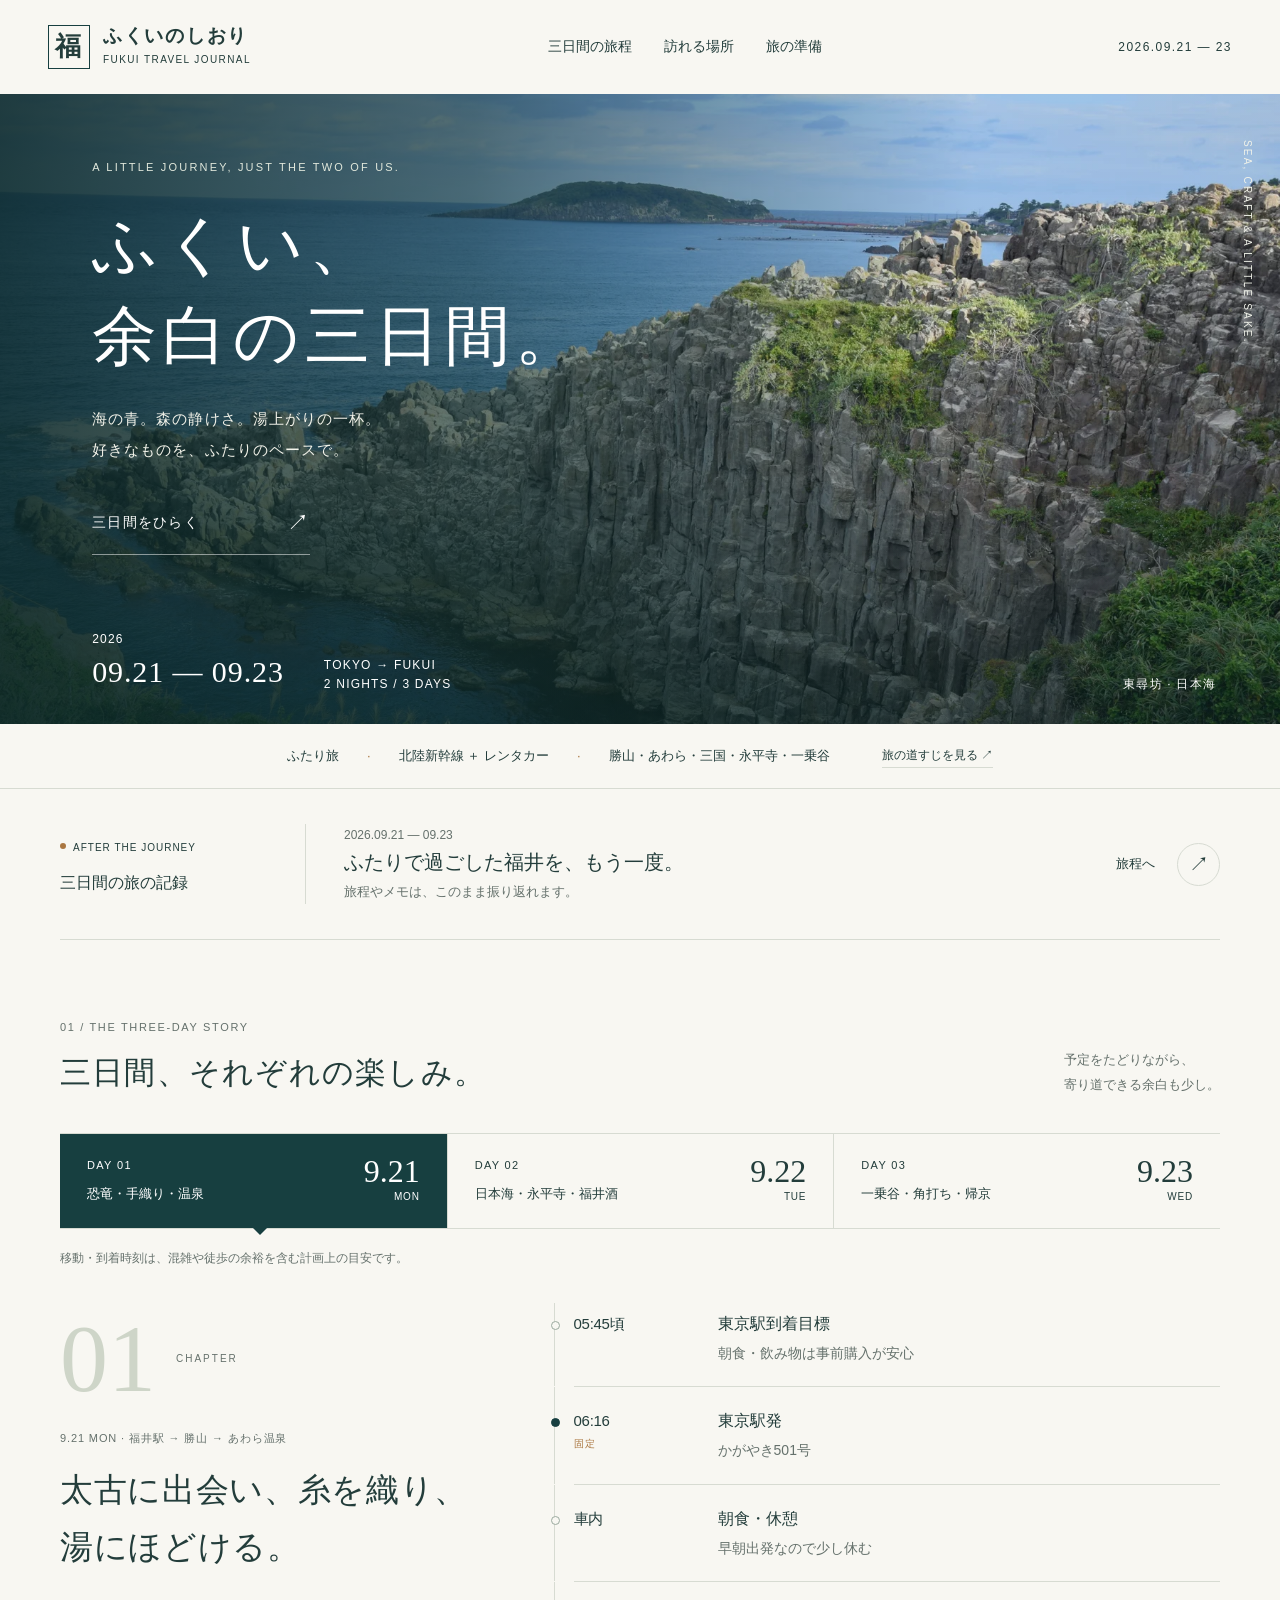
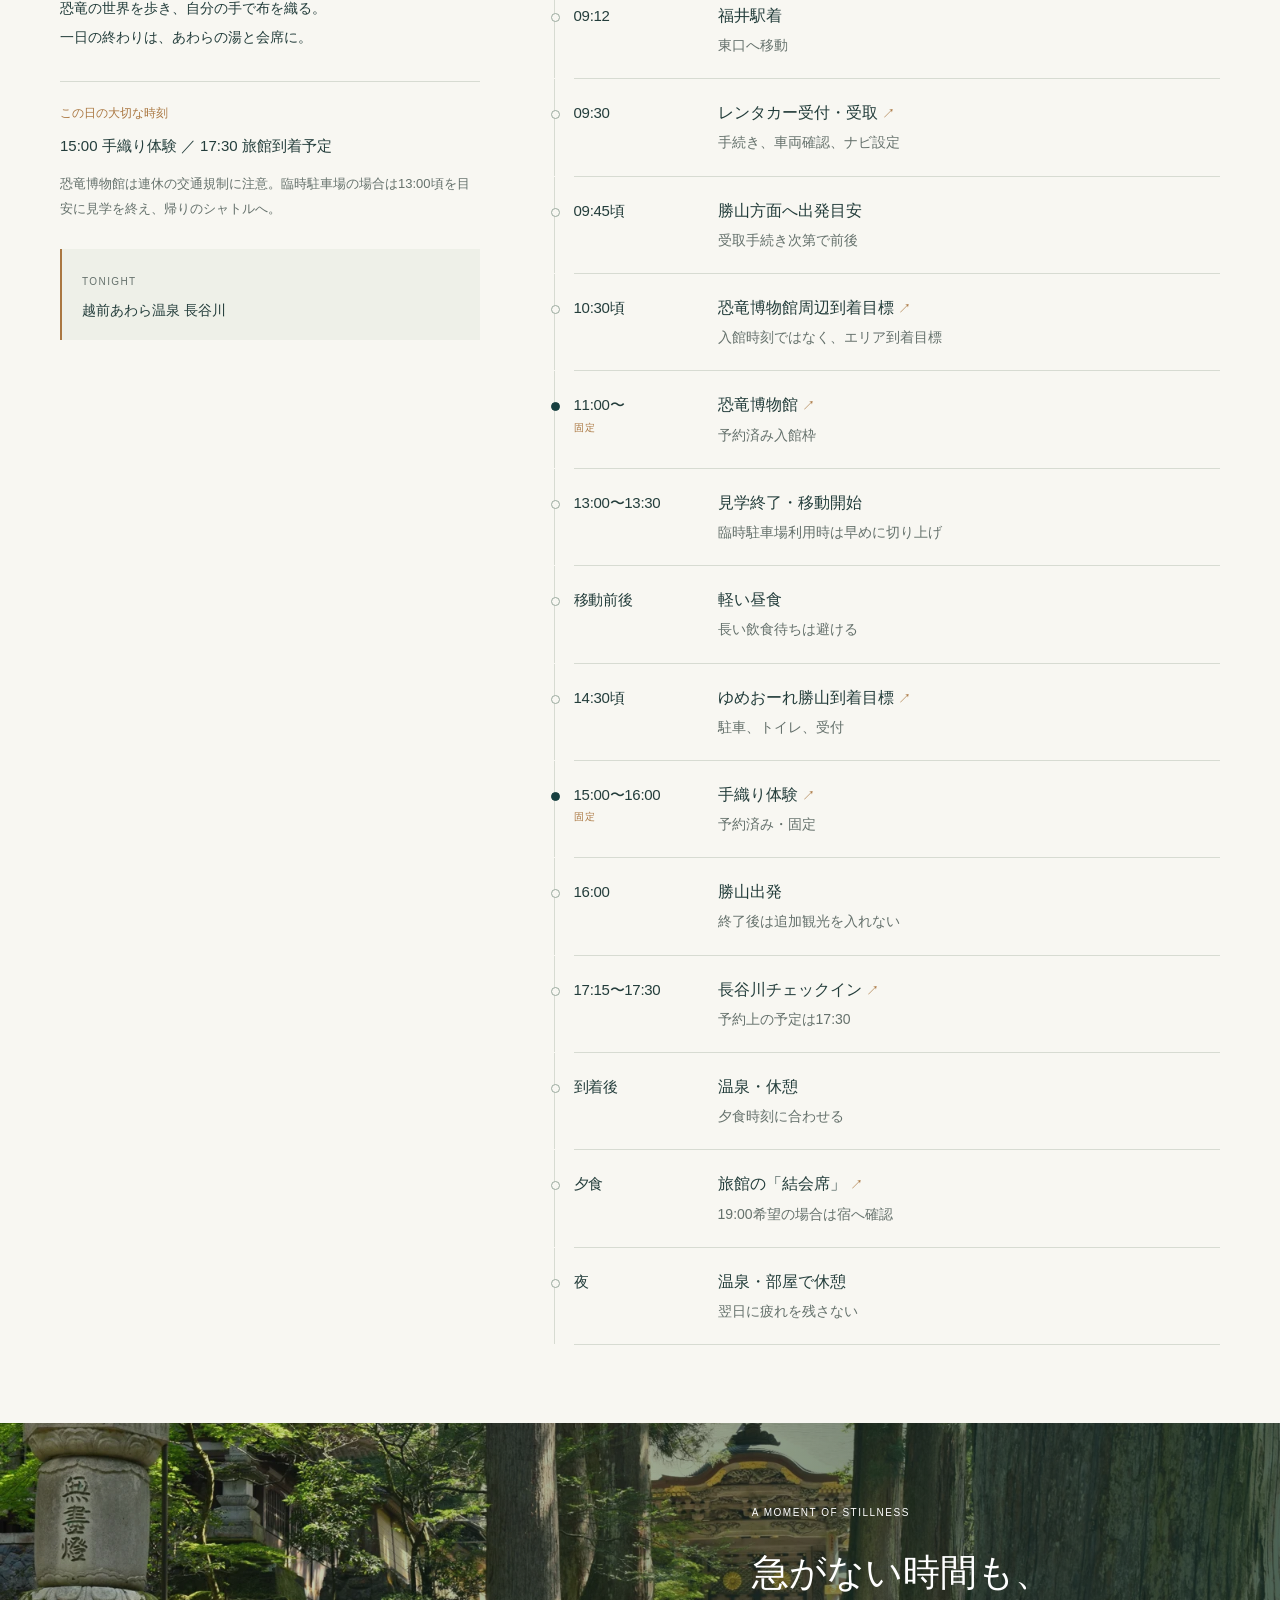
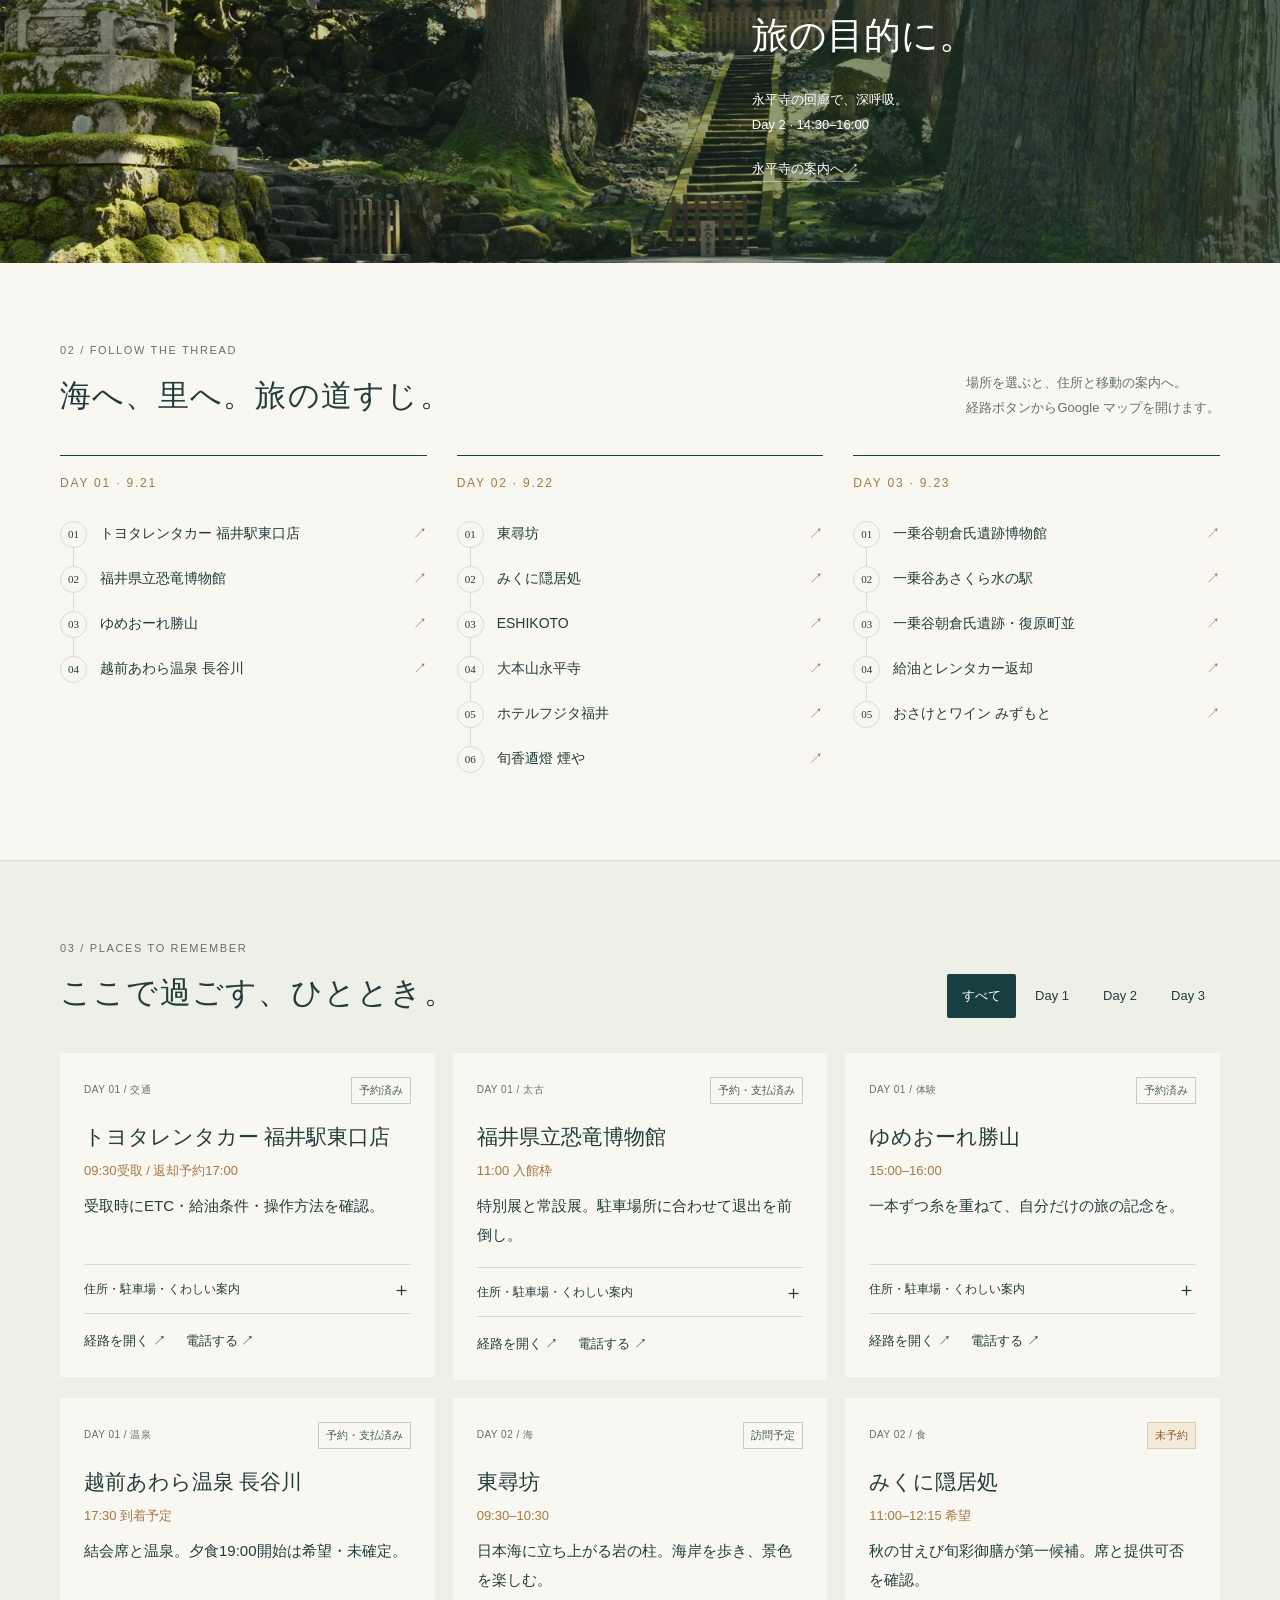
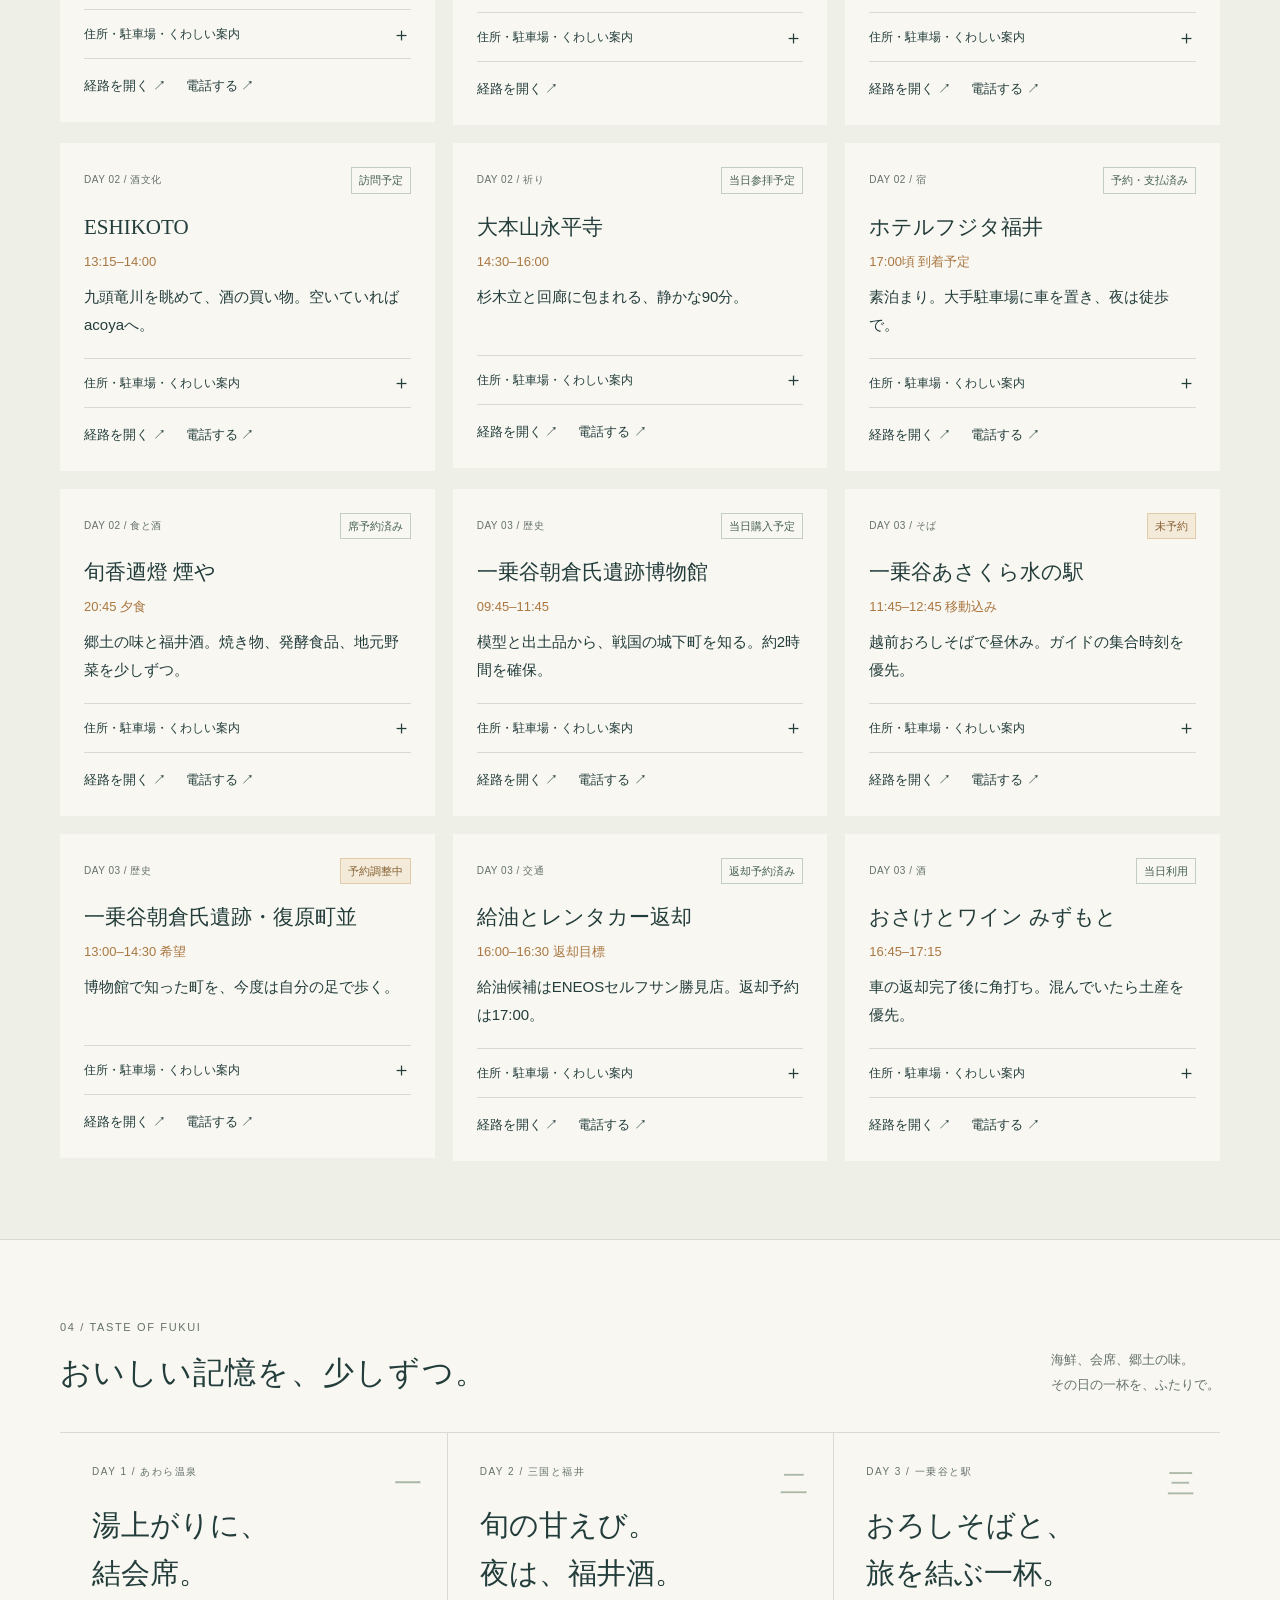
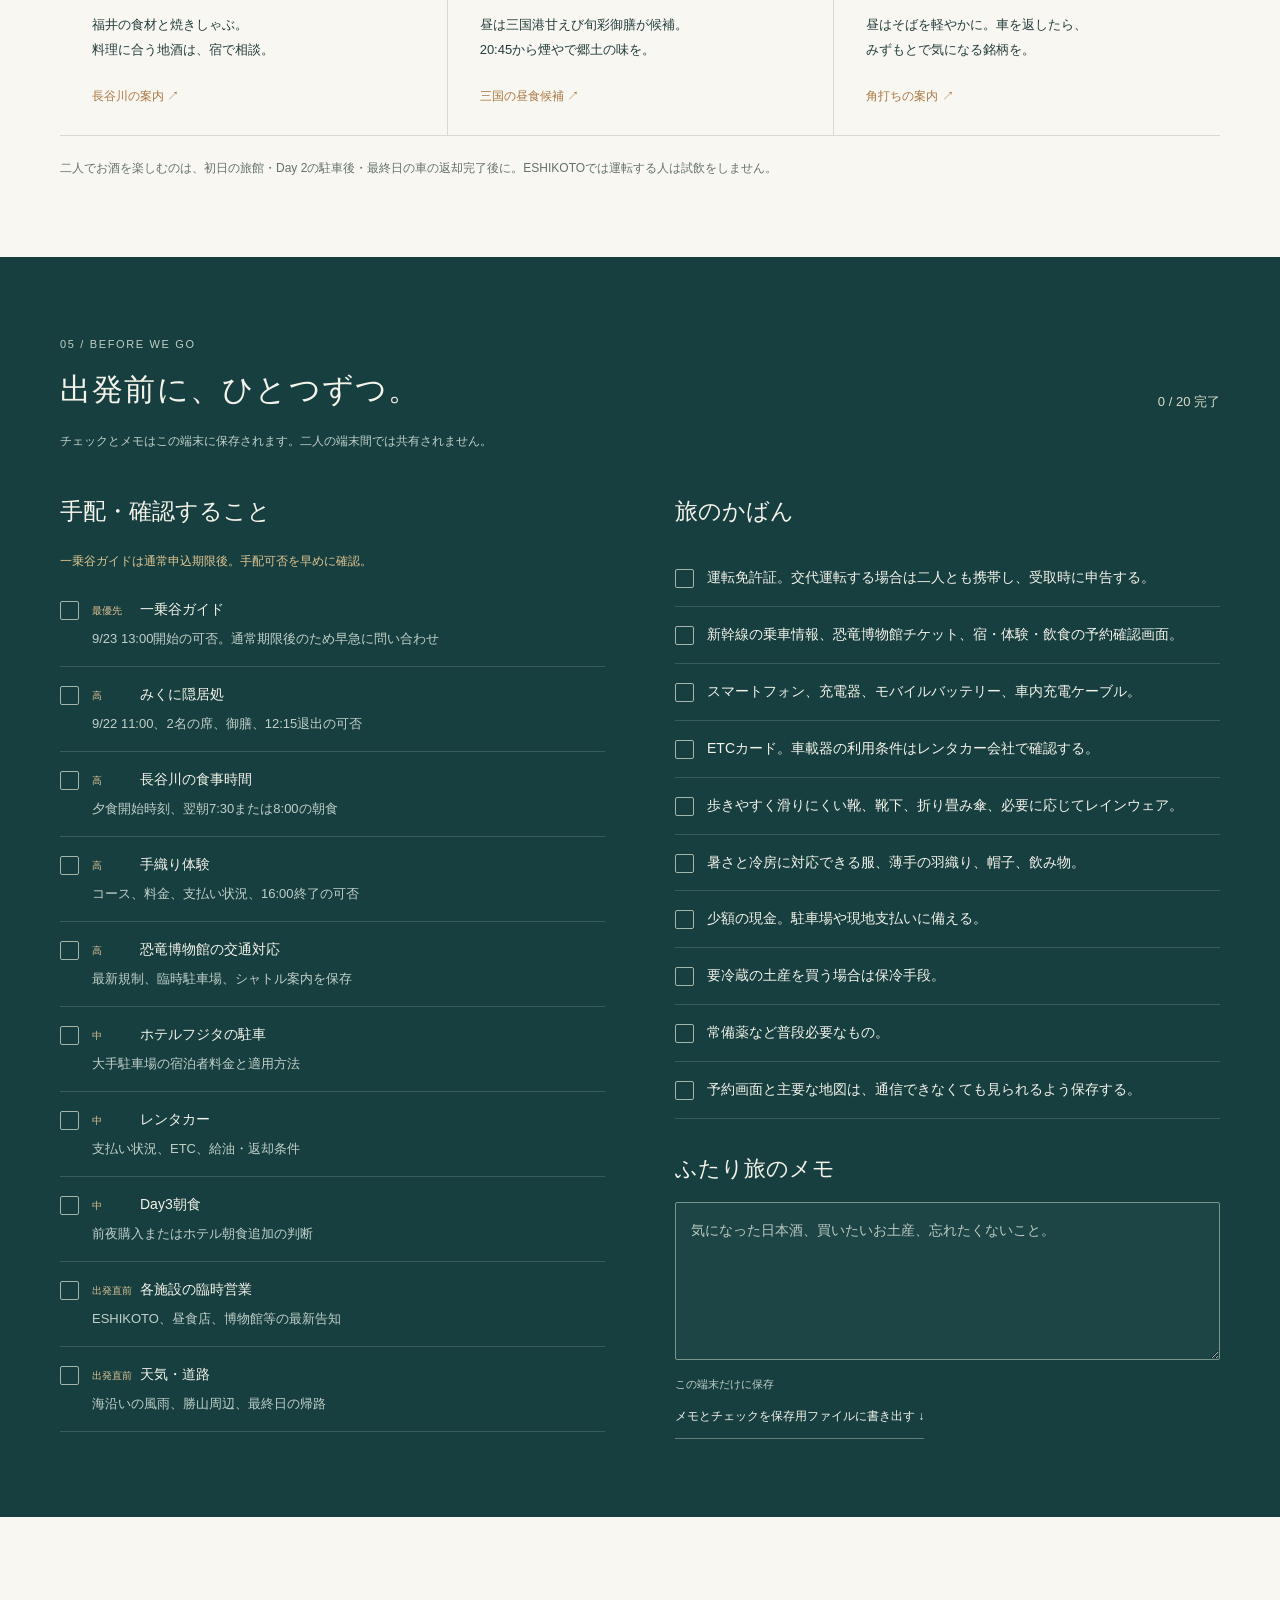
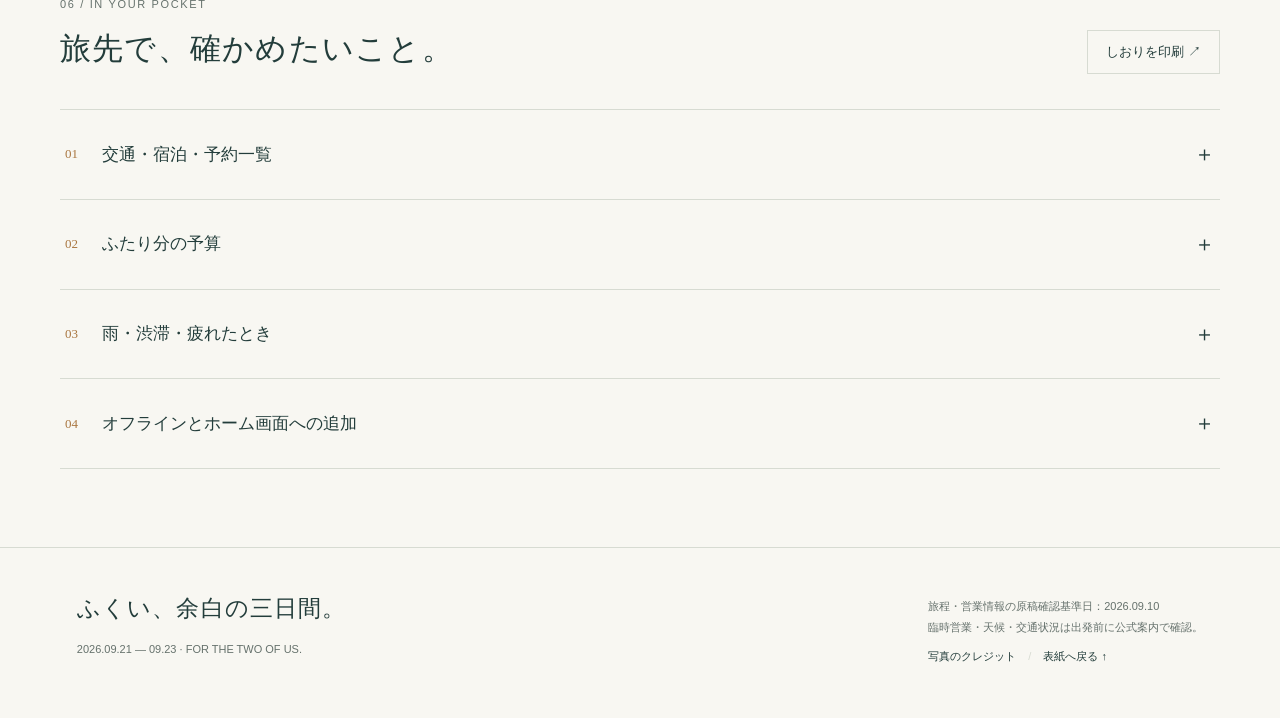
==== index.html @ 1cb2b470 "Create Fukui travel journal with itinerary and offline support" ====
<!doctype html>
<html lang="ja">
<head>
<meta charset="utf-8"><meta name="viewport" content="width=device-width,initial-scale=1,viewport-fit=cover">
<meta name="theme-color" content="#173f40"><meta name="description" content="2026年9月21日〜23日。恐竜、温泉、日本海、永平寺、一乗谷。ふたりで巡る福井、三日間のデジタルしおり。">
<meta name="robots" content="noindex,nofollow"><meta name="apple-mobile-web-app-capable" content="yes"><meta name="apple-mobile-web-app-title" content="ふくいのしおり">
<title>ふくい、余白の三日間。｜2026.9.21–23</title>
<link rel="icon" href="assets/icon-192.png" type="image/png"><link rel="apple-touch-icon" href="assets/icon-192.png"><link rel="manifest" href="manifest.webmanifest">
<link rel="preload" as="image" href="assets/tojinbo.webp" fetchpriority="high"><link rel="stylesheet" href="style.css">
<script src="trip-data.js" defer></script><script src="app.js" defer></script>
</head>
<body>
<a class="skip-link" href="#journey">旅程へスキップ</a>
<header class="site-header"><a class="brand" href="#top" aria-label="ふくいのしおり 表紙へ"><span class="brand-mark">福</span><span>ふくいのしおり<small>FUKUI TRAVEL JOURNAL</small></span></a><nav aria-label="メインナビ"><a href="#journey">三日間の旅程</a><a href="#places">訪れる場所</a><a href="#preparation">旅の準備</a></nav><span class="header-date">2026.09.21 — 23</span></header>
<main id="top">
<section class="cover" aria-label="旅の表紙"><img class="cover-photo" src="assets/tojinbo.webp" alt="青い日本海に面する東尋坊の柱状節理の断崖" width="1800" height="1200" fetchpriority="high"><div class="cover-shade"></div><div class="cover-content"><p class="eyebrow">A LITTLE JOURNEY, JUST THE TWO OF US.</p><h1>ふくい、<br>余白の<span>三日間。</span></h1><p class="cover-copy">海の青。森の静けさ。湯上がりの一杯。<br>好きなものを、ふたりのペースで。</p><a class="cover-cta" href="#journey">三日間をひらく <span>↗</span></a></div><div class="cover-bottom"><span>2026 <strong>09.21 — 09.23</strong></span><span>TOKYO → FUKUI<br>2 NIGHTS / 3 DAYS</span><span class="photo-place">東尋坊 · 日本海</span></div><span class="cover-side" aria-hidden="true">SEA, CRAFT & A LITTLE SAKE.</span></section>
<div class="trip-ribbon"><span>ふたり旅</span><span>北陸新幹線 ＋ レンタカー</span><span>勝山・あわら・三国・永平寺・一乗谷</span><a href="#route">旅の道すじを見る ↗</a></div>
<section class="now-section section-wrap" id="now" aria-labelledby="now-heading"><div class="now-label"><span class="status-dot"></span><span id="journey-state">BEFORE THE JOURNEY</span><h2 id="now-heading">旅のはじまりまで</h2></div><div class="now-main" aria-live="polite"><p id="now-kicker">9月21日（月） 東京駅から出発</p><h3 id="now-title">06:16 東京発 → 09:12 福井着</h3><p id="now-note">かがやき501号。東京駅には05:45頃に到着を。</p></div><a class="round-link" href="#journey" id="now-link">旅程へ <span>↗</span></a></section>
<section class="section-wrap journey-section" id="journey"><div class="section-heading"><div><p class="eyebrow">01 / THE THREE-DAY STORY</p><h2>三日間、それぞれの楽しみ。</h2></div><p>予定をたどりながら、<br>寄り道できる余白も少し。</p></div><div class="day-tabs" aria-label="日程を選ぶ"><a href="#day-1" id="day-tab-1" class="day-tab" data-day="1"><span>DAY 01</span><strong>9.21<small>MON</small></strong><span class="tab-theme">恐竜・手織り・温泉</span></a><a href="#day-2" id="day-tab-2" class="day-tab" data-day="2"><span>DAY 02</span><strong>9.22<small>TUE</small></strong><span class="tab-theme">日本海・永平寺・福井酒</span></a><a href="#day-3" id="day-tab-3" class="day-tab" data-day="3"><span>DAY 03</span><strong>9.23<small>WED</small></strong><span class="tab-theme">一乗谷・角打ち・帰京</span></a></div><p class="time-caption">移動・到着時刻は、混雑や徒歩の余裕を含む計画上の目安です。</p><div id="day-panels"><article class="day-panel" id="day-1" aria-labelledby="day-tab-1">
      <div class="day-intro"><div class="day-number">01<span>CHAPTER</span></div><p class="eyebrow">9.21 MON · 福井駅 → 勝山 → あわら温泉</p><h3>太古に出会い、糸を織り、<br>湯にほどける。</h3><p class="day-lead">恐竜の世界を歩き、自分の手で布を織る。<br>一日の終わりは、あわらの湯と会席に。</p><div class="day-priority"><span>この日の大切な時刻</span><strong>15:00 手織り体験 ／ 17:30 旅館到着予定</strong></div><p class="day-note">恐竜博物館は連休の交通規制に注意。臨時駐車場の場合は13:00頃を目安に見学を終え、帰りのシャトルへ。</p><div class="stay"><span>TONIGHT</span><p>越前あわら温泉 長谷川</p></div></div>
      <ol class="timeline"><li class="event "><div class="event-time">05:45頃</div><div class="event-copy"><h4>東京駅到着目標</h4><p>朝食・飲み物は事前購入が安心</p></div></li><li class="event is-fixed"><div class="event-time">06:16<span class="fixed-label">固定</span></div><div class="event-copy"><h4>東京駅発</h4><p>かがやき501号</p></div></li><li class="event "><div class="event-time">車内</div><div class="event-copy"><h4>朝食・休憩</h4><p>早朝出発なので少し休む</p></div></li><li class="event "><div class="event-time">09:12</div><div class="event-copy"><h4>福井駅着</h4><p>東口へ移動</p></div></li><li class="event "><div class="event-time">09:30</div><div class="event-copy"><h4><a href="#place-car" class="place-jump">レンタカー受付・受取 <span aria-hidden="true">↗</span></a></h4><p>手続き、車両確認、ナビ設定</p></div></li><li class="event "><div class="event-time">09:45頃</div><div class="event-copy"><h4>勝山方面へ出発目安</h4><p>受取手続き次第で前後</p></div></li><li class="event "><div class="event-time">10:30頃</div><div class="event-copy"><h4><a href="#place-dinosaur" class="place-jump">恐竜博物館周辺到着目標 <span aria-hidden="true">↗</span></a></h4><p>入館時刻ではなく、エリア到着目標</p></div></li><li class="event is-fixed"><div class="event-time">11:00〜<span class="fixed-label">固定</span></div><div class="event-copy"><h4><a href="#place-dinosaur" class="place-jump">恐竜博物館 <span aria-hidden="true">↗</span></a></h4><p>予約済み入館枠</p></div></li><li class="event "><div class="event-time">13:00〜13:30</div><div class="event-copy"><h4>見学終了・移動開始</h4><p>臨時駐車場利用時は早めに切り上げ</p></div></li><li class="event "><div class="event-time">移動前後</div><div class="event-copy"><h4>軽い昼食</h4><p>長い飲食待ちは避ける</p></div></li><li class="event "><div class="event-time">14:30頃</div><div class="event-copy"><h4><a href="#place-weaving" class="place-jump">ゆめおーれ勝山到着目標 <span aria-hidden="true">↗</span></a></h4><p>駐車、トイレ、受付</p></div></li><li class="event is-fixed"><div class="event-time">15:00〜16:00<span class="fixed-label">固定</span></div><div class="event-copy"><h4><a href="#place-weaving" class="place-jump">手織り体験 <span aria-hidden="true">↗</span></a></h4><p>予約済み・固定</p></div></li><li class="event "><div class="event-time">16:00</div><div class="event-copy"><h4>勝山出発</h4><p>終了後は追加観光を入れない</p></div></li><li class="event "><div class="event-time">17:15〜17:30</div><div class="event-copy"><h4><a href="#place-hasegawa" class="place-jump">長谷川チェックイン <span aria-hidden="true">↗</span></a></h4><p>予約上の予定は17:30</p></div></li><li class="event "><div class="event-time">到着後</div><div class="event-copy"><h4>温泉・休憩</h4><p>夕食時刻に合わせる</p></div></li><li class="event "><div class="event-time">夕食</div><div class="event-copy"><h4><a href="#place-hasegawa" class="place-jump">旅館の「結会席」 <span aria-hidden="true">↗</span></a></h4><p>19:00希望の場合は宿へ確認</p></div></li><li class="event "><div class="event-time">夜</div><div class="event-copy"><h4>温泉・部屋で休憩</h4><p>翌日に疲れを残さない</p></div></li></ol></article><article class="day-panel" id="day-2" aria-labelledby="day-tab-2">
      <div class="day-intro"><div class="day-number">02<span>CHAPTER</span></div><p class="eyebrow">9.22 TUE · あわら → 三国 → 永平寺町 → 福井市</p><h3>海から、<br>酒と祈りの里へ。</h3><p class="day-lead">日本海の青と、三国の旬の魚。<br>川辺の酒文化から、静かな永平寺へ。</p><div class="day-priority"><span>この日の大切な時刻</span><strong>14:00 ESHIKOTO出発目安 ／ 20:45 煙や</strong></div><p class="day-note">昼食や移動が遅れたら、ESHIKOTOのカフェを省略。ホテル到着後の休憩を大切に。運転する人は試飲をしません。</p><div class="stay"><span>TONIGHT</span><p>ホテルフジタ福井</p></div></div>
      <ol class="timeline"><li class="event "><div class="event-time">07:30または08:00</div><div class="event-copy"><h4><a href="#place-hasegawa" class="place-jump">長谷川で朝食 <span aria-hidden="true">↗</span></a></h4><p>開始時刻は宿に確認</p></div></li><li class="event "><div class="event-time">08:30〜09:00</div><div class="event-copy"><h4>支度・精算</h4><p>入湯税等の追加精算を確認</p></div></li><li class="event "><div class="event-time">09:00</div><div class="event-copy"><h4>チェックアウト</h4><p>東尋坊へ</p></div></li><li class="event "><div class="event-time">09:30〜10:30</div><div class="event-copy"><h4><a href="#place-tojinbo" class="place-jump">東尋坊散策 <span aria-hidden="true">↗</span></a></h4><p>陸上から景色を楽しむ</p></div></li><li class="event "><div class="event-time">10:30〜11:00</div><div class="event-copy"><h4>三国の昼食店へ移動</h4><p>駐車・受付込み</p></div></li><li class="event "><div class="event-time">11:00〜12:15</div><div class="event-copy"><h4><a href="#place-lunch" class="place-jump">みくに隠居処で昼食予定 <span aria-hidden="true">↗</span></a></h4><p>未予約。事前予約を優先</p></div></li><li class="event "><div class="event-time">12:15〜13:15</div><div class="event-copy"><h4><a href="#place-eshikoto" class="place-jump">ESHIKOTOへ移動 <span aria-hidden="true">↗</span></a></h4><p>混雑・駐車を含む計画枠</p></div></li><li class="event "><div class="event-time">13:15〜14:00</div><div class="event-copy"><h4><a href="#place-eshikoto" class="place-jump">ESHIKOTO <span aria-hidden="true">↗</span></a></h4><p>酒の買い物、景色、空いていればカフェ</p></div></li><li class="event "><div class="event-time">14:00〜14:30</div><div class="event-copy"><h4><a href="#place-eiheiji" class="place-jump">永平寺へ移動 <span aria-hidden="true">↗</span></a></h4><p>駐車・徒歩込み</p></div></li><li class="event "><div class="event-time">14:30〜16:00</div><div class="event-copy"><h4><a href="#place-eiheiji" class="place-jump">大本山永平寺 <span aria-hidden="true">↗</span></a></h4><p>約90分</p></div></li><li class="event "><div class="event-time">16:00〜17:00</div><div class="event-copy"><h4>福井市へ移動・駐車</h4><p>ホテルへ</p></div></li><li class="event "><div class="event-time">17:00頃</div><div class="event-copy"><h4><a href="#place-fujita" class="place-jump">ホテルフジタ福井チェックイン <span aria-hidden="true">↗</span></a></h4><p>以降は徒歩移動</p></div></li><li class="event "><div class="event-time">17:00〜20:15</div><div class="event-copy"><h4>休憩・身支度・近場の散歩</h4><p>必要なら早めに少量の軽食</p></div></li><li class="event "><div class="event-time">20:20頃</div><div class="event-copy"><h4>ホテル出発</h4><p>徒歩で煙やへ</p></div></li><li class="event is-fixed"><div class="event-time">20:45〜<span class="fixed-label">固定</span></div><div class="event-copy"><h4><a href="#place-kemuriya" class="place-jump">煙やで夕食 <span aria-hidden="true">↗</span></a></h4><p>予約済み・固定</p></div></li><li class="event "><div class="event-time">食後</div><div class="event-copy"><h4>徒歩でホテルへ</h4><p>二軒目は基本旅程に入れない</p></div></li></ol></article><article class="day-panel" id="day-3" aria-labelledby="day-tab-3">
      <div class="day-intro"><div class="day-number">03<span>CHAPTER</span></div><p class="eyebrow">9.23 WED · 福井市 → 一乗谷 → 福井駅 → 東京</p><h3>城下町の記憶と、<br>帰り際の一杯。</h3><p class="day-lead">一乗谷の暮らしに、ゆっくり思いを巡らす。<br>車を返したら、福井の酒でもう一度乾杯。</p><div class="day-priority"><span>この日の大切な時刻</span><strong>15:00 一乗谷出発 ／ 返却目標16:00〜16:30</strong></div><p class="day-note">一乗谷ガイドは予約調整中。手配できなければ同じ時間帯に自主見学。帰路が混んだら駅の角打ちを省略します。</p><div class="stay"><span>HOMEWARD</span><p>18:18 福井発 → 21:20 東京着</p></div></div>
      <ol class="timeline"><li class="event "><div class="event-time">07:30〜08:30頃</div><div class="event-copy"><h4>朝食・身支度</h4><p>朝食場所は未確定</p></div></li><li class="event "><div class="event-time">09:00</div><div class="event-copy"><h4>ホテルチェックアウト</h4><p>荷物をレンタカーへ</p></div></li><li class="event "><div class="event-time">09:00〜09:45</div><div class="event-copy"><h4>一乗谷へ移動</h4><p>駐車・入館準備込み</p></div></li><li class="event "><div class="event-time">09:45〜11:45</div><div class="event-copy"><h4><a href="#place-museum" class="place-jump">一乗谷朝倉氏遺跡博物館 <span aria-hidden="true">↗</span></a></h4><p>約2時間を確保</p></div></li><li class="event "><div class="event-time">11:45〜12:45</div><div class="event-copy"><h4>昼食・遺跡方面への移動</h4><p>食事だけで1時間使わない</p></div></li><li class="event "><div class="event-time">12:45頃</div><div class="event-copy"><h4><a href="#place-ruins" class="place-jump">ガイド集合場所到着目標 <span aria-hidden="true">↗</span></a></h4><p>集合場所は予約時に確定</p></div></li><li class="event "><div class="event-time">13:00〜14:30</div><div class="event-copy"><h4><a href="#place-ruins" class="place-jump">遺跡をガイド付きで見学予定 <span aria-hidden="true">↗</span></a></h4><p>ガイド未予約</p></div></li><li class="event "><div class="event-time">14:30〜15:00</div><div class="event-copy"><h4>トイレ・車へ移動・調整時間</h4><p>長い追加散策はしない</p></div></li><li class="event "><div class="event-time">15:00</div><div class="event-copy"><h4>一乗谷出発</h4><p>基本の出発締切</p></div></li><li class="event "><div class="event-time">15:35〜15:55頃</div><div class="event-copy"><h4><a href="#place-fuel" class="place-jump">福井市内で給油 <span aria-hidden="true">↗</span></a></h4><p>道路状況で前後</p></div></li><li class="event "><div class="event-time">16:00〜16:30</div><div class="event-copy"><h4><a href="#place-car" class="place-jump">レンタカー返却 <span aria-hidden="true">↗</span></a></h4><p>予約上は17:00</p></div></li><li class="event "><div class="event-time">16:45〜17:15</div><div class="event-copy"><h4><a href="#place-mizumoto" class="place-jump">みずもとで角打ち <span aria-hidden="true">↗</span></a></h4><p>返却完了後。混雑時は省略</p></div></li><li class="event "><div class="event-time">17:15〜17:40</div><div class="event-copy"><h4>土産・軽食・トイレ</h4><p>買い物を終える</p></div></li><li class="event "><div class="event-time">17:45頃</div><div class="event-copy"><h4>新幹線改札へ</h4><p>ホーム・号車を確認</p></div></li><li class="event is-fixed"><div class="event-time">18:18<span class="fixed-label">固定</span></div><div class="event-copy"><h4>福井駅発</h4><p>かがやき582号</p></div></li><li class="event "><div class="event-time">21:20</div><div class="event-copy"><h4>東京駅着</h4><p>旅行終了</p></div></li></ol></article></div></section>
<section class="forest-interlude"><img src="assets/eiheiji.webp" alt="緑の杉木立に囲まれた永平寺の建物" loading="lazy" width="1600" height="1067"><div><p class="eyebrow">A MOMENT OF STILLNESS</p><h2>急がない時間も、<br>旅の目的に。</h2><p>永平寺の回廊で、深呼吸。<br>Day 2 · 14:30–16:00</p><a href="#place-eiheiji" class="place-jump">永平寺の案内へ ↗</a></div></section>
<section class="section-wrap" id="route"><div class="section-heading"><div><p class="eyebrow">02 / FOLLOW THE THREAD</p><h2>海へ、里へ。旅の道すじ。</h2></div><p>場所を選ぶと、住所と移動の案内へ。<br>経路ボタンからGoogle マップを開けます。</p></div><div class="routes"><div class="route-group" data-route-day="1"><p class="eyebrow">DAY 01 · 9.21</p><a href="#place-car" class="route-stop place-jump"><span>01</span>トヨタレンタカー 福井駅東口店<b aria-hidden="true">↗</b></a><a href="#place-dinosaur" class="route-stop place-jump"><span>02</span>福井県立恐竜博物館<b aria-hidden="true">↗</b></a><a href="#place-weaving" class="route-stop place-jump"><span>03</span>ゆめおーれ勝山<b aria-hidden="true">↗</b></a><a href="#place-hasegawa" class="route-stop place-jump"><span>04</span>越前あわら温泉 長谷川<b aria-hidden="true">↗</b></a></div><div class="route-group" data-route-day="2"><p class="eyebrow">DAY 02 · 9.22</p><a href="#place-tojinbo" class="route-stop place-jump"><span>01</span>東尋坊<b aria-hidden="true">↗</b></a><a href="#place-lunch" class="route-stop place-jump"><span>02</span>みくに隠居処<b aria-hidden="true">↗</b></a><a href="#place-eshikoto" class="route-stop place-jump"><span>03</span>ESHIKOTO<b aria-hidden="true">↗</b></a><a href="#place-eiheiji" class="route-stop place-jump"><span>04</span>大本山永平寺<b aria-hidden="true">↗</b></a><a href="#place-fujita" class="route-stop place-jump"><span>05</span>ホテルフジタ福井<b aria-hidden="true">↗</b></a><a href="#place-kemuriya" class="route-stop place-jump"><span>06</span>旬香逎燈 煙や<b aria-hidden="true">↗</b></a></div><div class="route-group" data-route-day="3"><p class="eyebrow">DAY 03 · 9.23</p><a href="#place-museum" class="route-stop place-jump"><span>01</span>一乗谷朝倉氏遺跡博物館<b aria-hidden="true">↗</b></a><a href="#place-soba" class="route-stop place-jump"><span>02</span>一乗谷あさくら水の駅<b aria-hidden="true">↗</b></a><a href="#place-ruins" class="route-stop place-jump"><span>03</span>一乗谷朝倉氏遺跡・復原町並<b aria-hidden="true">↗</b></a><a href="#place-fuel" class="route-stop place-jump"><span>04</span>給油とレンタカー返却<b aria-hidden="true">↗</b></a><a href="#place-mizumoto" class="route-stop place-jump"><span>05</span>おさけとワイン みずもと<b aria-hidden="true">↗</b></a></div></div></section>
<section class="places-section" id="places"><div class="section-wrap"><div class="section-heading"><div><p class="eyebrow">03 / PLACES TO REMEMBER</p><h2>ここで過ごす、ひととき。</h2></div><div class="place-filters" aria-label="訪問日で絞り込む"><button type="button" data-filter="all" aria-pressed="true">すべて</button><button type="button" data-filter="1" aria-pressed="false">Day 1</button><button type="button" data-filter="2" aria-pressed="false">Day 2</button><button type="button" data-filter="3" aria-pressed="false">Day 3</button></div></div><div class="place-grid"><article class="place-card" id="place-car" data-place-day="1"><div class="place-meta"><span>DAY 01 / 交通</span><span class="badge ">予約済み</span></div><h3>トヨタレンタカー 福井駅東口店</h3><p class="place-time">09:30受取 / 返却予約17:00</p><p>受取時にETC・給油条件・操作方法を確認。</p><details><summary>住所・駐車場・くわしい案内 <span>＋</span></summary><div class="place-detail"><ul>
<li>店名：トヨタレンタカー 福井駅東口店</li>
<li>住所：福井県福井市日之出2-2-18</li>
<li>電話：0776-24-0100</li>
<li>営業時間：8:00〜20:00</li>
<li>受取予約：9月21日09:30</li>
<li>返却予約：9月23日17:00</li>
<li>実際の返却目標：9月23日16:00〜16:30</li>
<li>車両：C1クラス、AT、禁煙</li>
<li>車種・2WD／4WD：指定なし</li>
<li>補償：免責補償・NOC免除加入済み</li>
</ul>
<p>普段の運転車はスズキ ソリオ。ヤリス・ルーミー等を想定するが、<strong>実際の配車は未確定</strong>。受付時に操作方法、給油方法、返却時の給油条件、ETC利用方法を確認する。<a target="_blank" rel="noopener noreferrer" href="https://www.toyota-rlfukui.co.jp/store/fukui-east/">店舗公式情報</a></p></div></details><div class="place-links"><a href="https://www.google.com/maps/dir/?api=1&destination=%E7%A6%8F%E4%BA%95%E7%9C%8C%E7%A6%8F%E4%BA%95%E5%B8%82%E6%97%A5%E4%B9%8B%E5%87%BA2-2-18" target="_blank" rel="noopener noreferrer">経路を開く ↗</a><a href="tel:0776-24-0100">電話する ↗</a></div></article><article class="place-card" id="place-dinosaur" data-place-day="1"><div class="place-meta"><span>DAY 01 / 太古</span><span class="badge ">予約・支払済み</span></div><h3>福井県立恐竜博物館</h3><p class="place-time">11:00 入館枠</p><p>特別展と常設展。駐車場所に合わせて退出を前倒し。</p><details><summary>住所・駐車場・くわしい案内 <span>＋</span></summary><div class="place-detail"><ul>
<li>住所：福井県勝山市村岡町寺尾51-11</li>
<li>電話：0779-88-0001</li>
<li>予約：9月21日11:00入館枠、2名</li>
<li>チケット：特別展＋常設展</li>
<li>支払済み：3,600円</li>
<li>見学目安：約2〜2時間30分。ただし交通状況で短縮する。</li>
</ul>
<p>館内では常設展と特別展の両方を見る。ショップは最後に短時間とし、買い物で退出が遅れないようにする。</p>
<p><strong>連休の交通対応は必須。</strong> 9月21日は公式に交通規制の対象日。満車時はJAM福井勝山マウンテンリゾートの臨時駐車場へ誘導され、無料シャトルバスを利用する。公式案内の「40〜70分」は、公園入口からの迂回移動とバス待ちを含む時間で、福井駅からの総所要時間ではない。<a target="_blank" rel="noopener noreferrer" href="https://www.city.katsuyama.fukui.jp/soshiki/15/25308.html">勝山市・2026年秋の交通規制</a></p>
<p>退出の運用目安は次のとおり。</p>
<ul>
<li>園内駐車場に駐車できた場合：13:30頃までに見学を終える。</li>
<li>臨時駐車場の場合：13:00頃を目安に見学を終え、帰りのバスへ向かう。</li>
<li>どちらの場合も、帰りの待ち時間を現地で確認して前倒しする。</li>
</ul>
<p>この退出目安は、バスの待ち時間を保証するものではない。入館が遅れた場合も、午後の固定予約に合わせて見学を短縮する。<a target="_blank" rel="noopener noreferrer" href="https://www.dinosaur.pref.fukui.jp/visit/">博物館利用案内</a></p></div></details><div class="place-links"><a href="https://www.google.com/maps/dir/?api=1&destination=%E7%A6%8F%E4%BA%95%E7%9C%8C%E5%8B%9D%E5%B1%B1%E5%B8%82%E6%9D%91%E5%B2%A1%E7%94%BA%E5%AF%BA%E5%B0%BE51-11" target="_blank" rel="noopener noreferrer">経路を開く ↗</a><a href="tel:0779-88-0001">電話する ↗</a></div></article><article class="place-card" id="place-weaving" data-place-day="1"><div class="place-meta"><span>DAY 01 / 体験</span><span class="badge ">予約済み</span></div><h3>ゆめおーれ勝山</h3><p class="place-time">15:00–16:00</p><p>一本ずつ糸を重ねて、自分だけの旅の記念を。</p><details><summary>住所・駐車場・くわしい案内 <span>＋</span></summary><div class="place-detail"><ul>
<li>住所：福井県勝山市昭和町1-7-40</li>
<li>電話：0779-87-1200</li>
<li>開館時間：9:00〜17:00</li>
<li>駐車場：無料駐車場あり</li>
<li>入館：無料</li>
<li>予約：9月21日15:00〜16:00、手織り体験2名</li>
<li>料金：通常体験700円／人を仮置き。予約内容の料金は未確認。</li>
</ul>
<p>受付時に「16:00には出発したい」と伝える。体験時間は作品や糸によって変わるため、予約した内容が1時間で完成するものか確認しておく。<a target="_blank" rel="noopener noreferrer" href="https://www.city.katsuyama.fukui.jp/hataya/taiken.html">体験公式案内</a></p></div></details><div class="place-links"><a href="https://www.google.com/maps/dir/?api=1&destination=%E7%A6%8F%E4%BA%95%E7%9C%8C%E5%8B%9D%E5%B1%B1%E5%B8%82%E6%98%AD%E5%92%8C%E7%94%BA1-7-40" target="_blank" rel="noopener noreferrer">経路を開く ↗</a><a href="tel:0779-87-1200">電話する ↗</a></div></article><article class="place-card" id="place-hasegawa" data-place-day="1"><div class="place-meta"><span>DAY 01 / 温泉</span><span class="badge ">予約・支払済み</span></div><h3>越前あわら温泉 長谷川</h3><p class="place-time">17:30 到着予定</p><p>結会席と温泉。夕食19:00開始は希望・未確定。</p><details><summary>住所・駐車場・くわしい案内 <span>＋</span></summary><div class="place-detail"><ul>
<li>住所：福井県あわら市二面48-14</li>
<li>電話：0776-77-2164</li>
<li>宿泊：9月21日から1泊</li>
<li>部屋：禁煙8畳和室</li>
<li>食事：「結会席」、夕食・朝食付き</li>
<li>支払済み：76,032円／2名</li>
<li>駐車場：無料駐車場あり</li>
<li>チェックイン予定：17:30</li>
<li>翌朝の出発予定：09:00</li>
</ul>
<p>夕食は焼きしゃぶと福井食材を楽しむ。日本酒は料理に合う福井酒を宿で相談する。</p>
<p>公式の夕食開始枠は18:00・18:30・19:00。<strong>19:00開始は希望であり、確定ではない。</strong> 朝食は7:30・8:00・8:30の案内があり、今回は7:30または8:00を希望する。入湯税が支払済み額に含まれているかも確認する。<a target="_blank" rel="noopener noreferrer" href="https://www.awara-hasegawa.com/faq/">長谷川・食事時間等</a>／<a target="_blank" rel="noopener noreferrer" href="https://www.awara-hasegawa.com/access/">アクセス</a></p></div></details><div class="place-links"><a href="https://www.google.com/maps/dir/?api=1&destination=%E7%A6%8F%E4%BA%95%E7%9C%8C%E3%81%82%E3%82%8F%E3%82%89%E5%B8%82%E4%BA%8C%E9%9D%A248-14" target="_blank" rel="noopener noreferrer">経路を開く ↗</a><a href="tel:0776-77-2164">電話する ↗</a></div></article><article class="place-card" id="place-tojinbo" data-place-day="2"><div class="place-meta"><span>DAY 02 / 海</span><span class="badge ">訪問予定</span></div><h3>東尋坊</h3><p class="place-time">09:30–10:30</p><p>日本海に立ち上がる岩の柱。海岸を歩き、景色を楽しむ。</p><details><summary>住所・駐車場・くわしい案内 <span>＋</span></summary><div class="place-detail"><ul>
<li>所在地：福井県坂井市三国町安島</li>
<li>見学：屋外の散策</li>
<li>散策料金：無料</li>
<li>駐車場：周辺の民間駐車場を利用</li>
<li>駐車料金：普通車500円程度を予算目安とし、現地表示を優先</li>
</ul>
<p>海岸の景色と写真を楽しむ。岩場の奥まで無理に進まず、歩きやすい靴で訪れる。</p>
<p>市営駐車場は工事による閉鎖案内があるため、しおりの駐車先を市営駐車場に固定しない。<a target="_blank" rel="noopener noreferrer" href="https://www.city.fukui-sakai.lg.jp/kankou/kanko-bunka/kanko/shizen/tojinbo.html">坂井市・東尋坊案内</a></p>
<p>遊覧船は今回の基本旅程に含めない。乗船を復活させる場合は、ESHIKOTOなどと入れ替える必要がある。</p></div></details><div class="place-links"><a href="https://www.google.com/maps/dir/?api=1&destination=%E7%A6%8F%E4%BA%95%E7%9C%8C%E5%9D%82%E4%BA%95%E5%B8%82%E4%B8%89%E5%9B%BD%E7%94%BA%E5%AE%89%E5%B3%B6%20%E6%9D%B1%E5%B0%8B%E5%9D%8A" target="_blank" rel="noopener noreferrer">経路を開く ↗</a></div></article><article class="place-card" id="place-lunch" data-place-day="2"><div class="place-meta"><span>DAY 02 / 食</span><span class="badge pending">未予約</span></div><h3>みくに隠居処</h3><p class="place-time">11:00–12:15 希望</p><p>秋の甘えび旬彩御膳が第一候補。席と提供可否を確認。</p><details><summary>住所・駐車場・くわしい案内 <span>＋</span></summary><div class="place-detail"><ul>
<li>住所：福井県坂井市三国町宿3-7-22</li>
<li>電話：0776-82-8558</li>
<li>希望日時：9月22日11:00、2名</li>
<li>状況：採用した第一候補。未予約</li>
<li>ランチ営業：11:00〜15:00、ラストオーダー14:30</li>
<li>駐車場：店舗駐車場あり。満車時の案内は店に確認</li>
<li>退出目標：12:15</li>
</ul>
<p>第一候補は <strong>秋限定「三国港甘えび旬彩御膳」4,600円／人、2名9,200円</strong>。公式では9月1日提供開始と案内されている。甘えびのしゃぶしゃぶや地魚のお造りなど、三国の海鮮を楽しむ内容。飲み物や追加注文は別に見込む。<a target="_blank" rel="noopener noreferrer" href="https://inkyojo.jp/lunch/">公式ランチメニュー</a></p>
<p>予約時には、席と御膳の提供可否に加え、12:15頃に出発したい旨を伝える。</p>
<p>当日は「今日の地魚は何か」「ガサエビは入っているか」を聞く。入荷があれば楽しむが、特定の魚介が必ず食べられる前提にはしない。</p></div></details><div class="place-links"><a href="https://www.google.com/maps/dir/?api=1&destination=%E7%A6%8F%E4%BA%95%E7%9C%8C%E5%9D%82%E4%BA%95%E5%B8%82%E4%B8%89%E5%9B%BD%E7%94%BA%E5%AE%BF3-7-22" target="_blank" rel="noopener noreferrer">経路を開く ↗</a><a href="tel:0776-82-8558">電話する ↗</a></div></article><article class="place-card" id="place-eshikoto" data-place-day="2"><div class="place-meta"><span>DAY 02 / 酒文化</span><span class="badge ">訪問予定</span></div><h3>ESHIKOTO</h3><p class="place-time">13:15–14:00</p><p>九頭竜川を眺めて、酒の買い物。空いていればacoyaへ。</p><details><summary>住所・駐車場・くわしい案内 <span>＋</span></summary><div class="place-detail"><ul>
<li>住所：福井県吉田郡永平寺町下浄法寺12-17</li>
<li>訪問予定：13:15〜14:00</li>
<li>駐車場：各施設付近にあり</li>
<li>石田屋ESHIKOTO店：10:00〜17:00</li>
<li>石田屋電話：0776-63-1030</li>
<li>状況：訪問を採用。飲食席等の予約なし</li>
</ul>
<p>黒龍酒造につながる日本酒の文化、九頭竜川の景色、建物の雰囲気を楽しむ立ち寄り先。酒蔵内部の製造見学を予約したものではない。公式営業カレンダーには <strong>9月22日の石田屋・acoya等の営業表示</strong>がある。<a target="_blank" rel="noopener noreferrer" href="https://www.eshikoto.com/en/visit">ESHIKOTO公式案内・営業カレンダー</a></p>
<p>滞在中の優先順位は、酒のショップ、景色、カフェの順とする。45分間に全店舗を回ろうとしない。</p>
<p>カフェ候補は <strong>Apéro &amp; Pâtisserie acoya</strong>。店舗公式ではカフェ10:00〜ラストオーダー16:30のため、13時台も利用時間内。ただし席の空きは未確保で、混雑時は買い物中心に切り替える。飲食予算は2名3,000〜5,000円程度を仮置きする。<a target="_blank" rel="noopener noreferrer" href="https://acoya-fukui.com/">acoya公式</a></p>
<p>運転する人は試飲をしない。酒を使った菓子も、アルコールの有無を確認して選ぶ。購入する日本酒は土産代に計上し、要冷蔵品は保冷・配送方法を相談する。</p></div></details><div class="place-links"><a href="https://www.google.com/maps/dir/?api=1&destination=%E7%A6%8F%E4%BA%95%E7%9C%8C%E5%90%89%E7%94%B0%E9%83%A1%E6%B0%B8%E5%B9%B3%E5%AF%BA%E7%94%BA%E4%B8%8B%E6%B5%84%E6%B3%95%E5%AF%BA12-17" target="_blank" rel="noopener noreferrer">経路を開く ↗</a><a href="tel:0776-63-1030">電話する ↗</a></div></article><article class="place-card" id="place-eiheiji" data-place-day="2"><div class="place-meta"><span>DAY 02 / 祈り</span><span class="badge ">当日参拝予定</span></div><h3>大本山永平寺</h3><p class="place-time">14:30–16:00</p><p>杉木立と回廊に包まれる、静かな90分。</p><details><summary>住所・駐車場・くわしい案内 <span>＋</span></summary><div class="place-detail"><ul>
<li>住所：福井県吉田郡永平寺町志比5-15</li>
<li>電話：0776-63-3102</li>
<li>訪問予定：14:30〜16:00</li>
<li>参拝時間：8:30〜16:30。16:00までの入場案内</li>
<li>参拝料：大人700円／人、2名1,400円を見込む</li>
<li>駐車場：門前の町営駐車場等</li>
<li>町営駐車料金：普通車400円を見込む</li>
</ul>
<p>建物、回廊、静かな空気を味わいながら歩く。今回は通常参拝とし、坐禅体験は組み込まない。駐車位置によって徒歩時間が変わるため、近い駐車場が満車の場合は参拝時間を調整する。<a target="_blank" rel="noopener noreferrer" href="https://daihonzan-eiheiji.com/sanpai.html">永平寺公式参拝案内</a>／<a target="_blank" rel="noopener noreferrer" href="https://www.town.eiheiji.lg.jp/600/601/p002062.html">町営駐車場案内</a></p></div></details><div class="place-links"><a href="https://www.google.com/maps/dir/?api=1&destination=%E7%A6%8F%E4%BA%95%E7%9C%8C%E5%90%89%E7%94%B0%E9%83%A1%E6%B0%B8%E5%B9%B3%E5%AF%BA%E7%94%BA%E5%BF%97%E6%AF%945-15" target="_blank" rel="noopener noreferrer">経路を開く ↗</a><a href="tel:0776-63-3102">電話する ↗</a></div></article><article class="place-card" id="place-fujita" data-place-day="2"><div class="place-meta"><span>DAY 02 / 宿</span><span class="badge ">予約・支払済み</span></div><h3>ホテルフジタ福井</h3><p class="place-time">17:00頃 到着予定</p><p>素泊まり。大手駐車場に車を置き、夜は徒歩で。</p><details><summary>住所・駐車場・くわしい案内 <span>＋</span></summary><div class="place-detail"><ul>
<li>住所：福井県福井市大手3-12-20</li>
<li>電話：0776-27-8811</li>
<li>宿泊：9月22日から1泊</li>
<li>部屋：禁煙スタンダードダブル</li>
<li>プラン：素泊まり</li>
<li>支払済み：15,380円／2名</li>
<li>到着予定：17:00頃</li>
<li>翌朝の出発予定：09:00</li>
<li>朝食：宿泊料金に含まれない</li>
</ul>
<p>駐車場の第一候補は <strong>大手駐車場</strong>。</p>
<ul>
<li>住所：福井県福井市大手3-10-1</li>
<li>宿泊者料金目安：1泊1,300円</li>
<li>駐車券を持ってフロントで宿泊者料金の適用方法を確認</li>
<li>「大手第二駐車場」と混同しない</li>
</ul>
<p>チェックイン後は車を動かさず、夕食へ徒歩で出かける。<a target="_blank" rel="noopener noreferrer" href="https://www.hotel-fujita.jp/fukui/access/">ホテル公式アクセス・駐車場</a></p></div></details><div class="place-links"><a href="https://www.google.com/maps/dir/?api=1&destination=%E7%A6%8F%E4%BA%95%E7%9C%8C%E7%A6%8F%E4%BA%95%E5%B8%82%E5%A4%A7%E6%89%8B3-12-20" target="_blank" rel="noopener noreferrer">経路を開く ↗</a><a href="tel:0776-27-8811">電話する ↗</a></div></article><article class="place-card" id="place-kemuriya" data-place-day="2"><div class="place-meta"><span>DAY 02 / 食と酒</span><span class="badge ">席予約済み</span></div><h3>旬香逎燈 煙や</h3><p class="place-time">20:45 夕食</p><p>郷土の味と福井酒。焼き物、発酵食品、地元野菜を少しずつ。</p><details><summary>住所・駐車場・くわしい案内 <span>＋</span></summary><div class="place-detail"><ul>
<li>住所：福井県福井市大手2-7-23</li>
<li>公式掲載電話：050-5486-7791</li>
<li>予約：9月22日20:45、2名</li>
<li>注文：アラカルト</li>
<li>予算：料理・日本酒を含め2名17,000〜23,000円程度</li>
<li>営業案内：17:30〜24:00、料理ラストオーダー23:00、飲み物23:30</li>
</ul>
<p>ホテルからは道順確認を含め15〜20分を見込み、20:20頃に出る。<a target="_blank" rel="noopener noreferrer" href="https://kemuriya.gorp.jp/">煙や公式店舗案内</a></p>
<p>注文候補は以下。すべてを頼む前提ではなく、当日のおすすめと量を見て選ぶ。</p>
<ul>
<li>へしこ</li>
<li>若狭ぐじの松笠焼き</li>
<li>福井名物ヒネ足炭火焼き</li>
<li>福井ポーク</li>
<li>地元野菜の料理</li>
<li>だし巻き</li>
<li>越前十割おろしそば</li>
</ul>
<p>昼に海鮮を楽しむため、夜は焼き物・肉・野菜・発酵食品を中心にする。日本酒は黒龍、九頭龍、梵、白岳仙、常山などを候補に、少量ずつ分けて飲み比べる。秋のお酒があれば、料理に合うものを相談する。銘柄・料理とも当日の取り扱いは未確認。</p>
<p>夕食開始が遅いため、空腹がつらければ17時台に少量の軽食を取る。食後の <strong>New秋吉は必須にせず、今回の時間割・予算には入れない</strong>。</p></div></details><div class="place-links"><a href="https://www.google.com/maps/dir/?api=1&destination=%E7%A6%8F%E4%BA%95%E7%9C%8C%E7%A6%8F%E4%BA%95%E5%B8%82%E5%A4%A7%E6%89%8B2-7-23" target="_blank" rel="noopener noreferrer">経路を開く ↗</a><a href="tel:050-5486-7791">電話する ↗</a></div></article><article class="place-card" id="place-museum" data-place-day="3"><div class="place-meta"><span>DAY 03 / 歴史</span><span class="badge ">当日購入予定</span></div><h3>一乗谷朝倉氏遺跡博物館</h3><p class="place-time">09:45–11:45</p><p>模型と出土品から、戦国の城下町を知る。約2時間を確保。</p><details><summary>住所・駐車場・くわしい案内 <span>＋</span></summary><div class="place-detail"><ul>
<li>住所：福井県福井市安波賀中島町8-10</li>
<li>電話：0776-41-7700</li>
<li>開館時間：9:00〜17:00、最終入館16:30</li>
<li>訪問予定：09:45〜11:45</li>
<li>駐車場：施設駐車場あり</li>
<li>チケット：当日購入予定</li>
<li>基本展示＋復原町並の共通観覧券：820円／人、2名1,640円</li>
<li>特別展等の追加料金は、この予算には含めない</li>
</ul>
<p>先に博物館で朝倉氏と戦国城下町の構造を理解し、その後、現地で地形や暮らしの痕跡を見る流れにする。模型、出土品、復原展示など、興味を持ったところで立ち止まれる時間を残す。<a target="_blank" rel="noopener noreferrer" href="https://asakura-museum.pref.fukui.lg.jp/about/guidance">博物館公式利用案内</a></p></div></details><div class="place-links"><a href="https://www.google.com/maps/dir/?api=1&destination=%E7%A6%8F%E4%BA%95%E7%9C%8C%E7%A6%8F%E4%BA%95%E5%B8%82%E5%AE%89%E6%B3%A2%E8%B3%80%E4%B8%AD%E5%B3%B6%E7%94%BA8-10" target="_blank" rel="noopener noreferrer">経路を開く ↗</a><a href="tel:0776-41-7700">電話する ↗</a></div></article><article class="place-card" id="place-soba" data-place-day="3"><div class="place-meta"><span>DAY 03 / そば</span><span class="badge pending">未予約</span></div><h3>一乗谷あさくら水の駅</h3><p class="place-time">11:45–12:45 移動込み</p><p>越前おろしそばで昼休み。ガイドの集合時刻を優先。</p><details><summary>住所・駐車場・くわしい案内 <span>＋</span></summary><div class="place-detail"><ul>
<li>住所：福井県福井市安波賀中島町1-1-1</li>
<li>電話：0776-41-2777</li>
<li>食事処：水車〈みずぐるま〉</li>
<li>状況：未予約の昼食候補</li>
<li>駐車場：無料駐車場あり</li>
<li>食事提供：10:00〜16:00。15:00以降はカフェ営業</li>
<li>予算：2名1,700〜3,000円程度</li>
</ul>
<p>候補は越前おろしそば。公式掲載では、おろしそば850円、そば丼セット1,300円。セットは提供時間に制限があるが、今回の昼食時間帯はその範囲内。<a target="_blank" rel="noopener noreferrer" href="https://asakura-mizunoeki.com/shokuji">公式食事メニュー</a></p>
<p>博物館からの移動、食事、遺跡への移動を合計して約1時間に収める。混雑していた場合は料理の提供時間を先に確認し、13:00のガイド開始を優先する。</p></div></details><div class="place-links"><a href="https://www.google.com/maps/dir/?api=1&destination=%E7%A6%8F%E4%BA%95%E7%9C%8C%E7%A6%8F%E4%BA%95%E5%B8%82%E5%AE%89%E6%B3%A2%E8%B3%80%E4%B8%AD%E5%B3%B6%E7%94%BA1-1-1" target="_blank" rel="noopener noreferrer">経路を開く ↗</a><a href="tel:0776-41-2777">電話する ↗</a></div></article><article class="place-card" id="place-ruins" data-place-day="3"><div class="place-meta"><span>DAY 03 / 歴史</span><span class="badge pending">予約調整中</span></div><h3>一乗谷朝倉氏遺跡・復原町並</h3><p class="place-time">13:00–14:30 希望</p><p>博物館で知った町を、今度は自分の足で歩く。</p><details><summary>住所・駐車場・くわしい案内 <span>＋</span></summary><div class="place-detail"><ul>
<li>所在地：福井県福井市城戸ノ内町</li>
<li>見学予定：13:00〜14:30</li>
<li>主な見学対象：復原町並、朝倉館跡、周辺の城下町遺構</li>
<li>復原町並：博物館との共通観覧券を利用予定</li>
<li>駐車場：遺跡周辺の駐車場を利用。ガイド集合場所に合わせて確定する</li>
</ul>
<p><strong>ガイドは採用したが、まだ予約できていない。</strong></p>
<p>第一候補は、ガイドクラブの遺跡案内約90分、2,500円／回。原則2週間前までの申し込みなので、9月23日分の通常期限は9月9日で、確認日現在すでに過ぎている。期限後の手配可否を問い合わせる必要がある。</p>
<p>代替は、朝倉氏遺跡保存協会の予約制ガイド約80分、4,000円／回。問い合わせは <strong>0776-41-2330</strong>。どちらも確保できなければ、同じ時間帯で自主見学とする。<a target="_blank" rel="noopener noreferrer" href="https://ichijo-dani.com/reservation/">公式ガイド比較・申し込み案内</a></p>
<p>予約時に確定する事項は、開始時刻、集合場所、駐車場、料金、支払い方法、雨天時の対応。希望は <strong>13:00開始・14:30までに終了・2名</strong>。</p>
<p>14:00開始の定時ガイドは終了が15:00頃になり、車までの移動余裕を削るため、今回の基本代替にはしない。</p></div></details><div class="place-links"><a href="https://www.google.com/maps/dir/?api=1&destination=%E7%A6%8F%E4%BA%95%E7%9C%8C%E7%A6%8F%E4%BA%95%E5%B8%82%E5%9F%8E%E6%88%B8%E3%83%8E%E5%86%85%E7%94%BA%20%E4%B8%80%E4%B9%97%E8%B0%B7%E6%9C%9D%E5%80%89%E6%B0%8F%E9%81%BA%E8%B7%A1" target="_blank" rel="noopener noreferrer">経路を開く ↗</a><a href="tel:0776-41-2330">電話する ↗</a></div></article><article class="place-card" id="place-fuel" data-place-day="3"><div class="place-meta"><span>DAY 03 / 交通</span><span class="badge ">返却予約済み</span></div><h3>給油とレンタカー返却</h3><p class="place-time">16:00–16:30 返却目標</p><p>給油候補はENEOSセルフサン勝見店。返却予約は17:00。</p><details><summary>住所・駐車場・くわしい案内 <span>＋</span></summary><div class="place-detail"><p>給油候補：</p>
<ul>
<li>ENEOS Dr.Driveセルフサン勝見店</li>
<li>住所：福井県福井市御幸3-3-23</li>
<li>電話：0776-24-7441</li>
<li>営業時間案内：7:00〜21:00</li>
</ul>
<p>当日の経路と混雑に応じて利用する。給油条件はレンタカー受取時の案内を優先する。<a target="_blank" rel="noopener noreferrer" href="https://eneos-ss.com/search/ss/pc/detail.php?SCODE=550013">ENEOS公式店舗情報</a></p>
<p>返却前には、荷物、ETCカード、スマートフォン、充電ケーブル、車内に置いた土産を確認する。給油レシートは返却手続きが終わるまで保管する。</p></div></details><div class="place-links"><a href="https://www.google.com/maps/dir/?api=1&destination=%E7%A6%8F%E4%BA%95%E7%9C%8C%E7%A6%8F%E4%BA%95%E5%B8%82%E5%BE%A1%E5%B9%B83-3-23" target="_blank" rel="noopener noreferrer">経路を開く ↗</a><a href="tel:0776-24-7441">電話する ↗</a></div></article><article class="place-card" id="place-mizumoto" data-place-day="3"><div class="place-meta"><span>DAY 03 / 酒</span><span class="badge ">当日利用</span></div><h3>おさけとワイン みずもと</h3><p class="place-time">16:45–17:15</p><p>車の返却完了後に角打ち。混んでいたら土産を優先。</p><details><summary>住所・駐車場・くわしい案内 <span>＋</span></summary><div class="place-detail"><ul>
<li>店舗：くるふ福井駅店</li>
<li>住所：福井県福井市中央1-1-25</li>
<li>電話：0776-29-7239</li>
<li>訪問予定：16:45〜17:15</li>
<li>状況：予約不可。当日利用</li>
<li>水曜日の飲食営業：12:00〜21:00、ラストオーダー20:30</li>
<li>予算：2名2,000〜4,000円程度の仮置き</li>
</ul>
<p><strong>車の返却手続きが完全に終わってから</strong>、二人で日本酒を楽しむ。前夜に気に入った銘柄や、飲めなかった銘柄を相談する。混雑時は待ち続けず、土産購入を優先する。<a target="_blank" rel="noopener noreferrer" href="https://www.curu-f.jp/shop/detail.php?id=443">くるふ福井駅・店舗公式案内</a></p>
<p>土産候補は福井の日本酒、羽二重餅、へしこなど。要冷蔵品は持ち歩き時間と保冷方法を確認する。新幹線で食べる軽食が必要なら、この時間に購入する。</p></div></details><div class="place-links"><a href="https://www.google.com/maps/dir/?api=1&destination=%E7%A6%8F%E4%BA%95%E7%9C%8C%E7%A6%8F%E4%BA%95%E5%B8%82%E4%B8%AD%E5%A4%AE1-1-25%20%E3%81%BF%E3%81%9A%E3%82%82%E3%81%A8" target="_blank" rel="noopener noreferrer">経路を開く ↗</a><a href="tel:0776-29-7239">電話する ↗</a></div></article></div></div></section>
<section class="section-wrap food-section" id="food"><div class="section-heading"><div><p class="eyebrow">04 / TASTE OF FUKUI</p><h2>おいしい記憶を、少しずつ。</h2></div><p>海鮮、会席、郷土の味。<br>その日の一杯を、ふたりで。</p></div><div class="food-grid"><a class="food-note" href="#place-hasegawa"><span class="food-index">一</span><p class="eyebrow">DAY 1 / あわら温泉</p><h3>湯上がりに、<br>結会席。</h3><p>福井の食材と焼きしゃぶ。<br>料理に合う地酒は、宿で相談。</p><span class="food-link">長谷川の案内 ↗</span></a><a class="food-note" href="#place-lunch"><span class="food-index">二</span><p class="eyebrow">DAY 2 / 三国と福井</p><h3>旬の甘えび。<br>夜は、福井酒。</h3><p>昼は三国港甘えび旬彩御膳が候補。<br>20:45から煙やで郷土の味を。</p><span class="food-link">三国の昼食候補 ↗</span></a><a class="food-note" href="#place-mizumoto"><span class="food-index">三</span><p class="eyebrow">DAY 3 / 一乗谷と駅</p><h3>おろしそばと、<br>旅を結ぶ一杯。</h3><p>昼はそばを軽やかに。車を返したら、<br>みずもとで気になる銘柄を。</p><span class="food-link">角打ちの案内 ↗</span></a></div><p class="sake-note">二人でお酒を楽しむのは、初日の旅館・Day 2の駐車後・最終日の車の返却完了後に。ESHIKOTOでは運転する人は試飲をしません。</p></section>
<section class="prep-section" id="preparation"><div class="section-wrap"><div class="section-heading"><div><p class="eyebrow">05 / BEFORE WE GO</p><h2>出発前に、ひとつずつ。</h2></div><span id="check-progress" class="check-progress">準備チェック</span></div><p class="storage-hint">チェックとメモはこの端末に保存されます。二人の端末間では共有されません。</p><p class="storage-warning" id="storage-warning" hidden>このブラウザでは保存できません。入力はページを閉じると失われます。</p><div class="prep-grid"><div class="prep-tasks"><h3>手配・確認すること</h3><p class="task-note">一乗谷ガイドは通常申込期限後。手配可否を早めに確認。</p><label class="check-row"><input type="checkbox" data-check="task-0"><span><span class="task-priority">最優先</span><strong>一乗谷ガイド</strong><small>9/23 13:00開始の可否。通常期限後のため早急に問い合わせ</small></span></label><label class="check-row"><input type="checkbox" data-check="task-1"><span><span class="task-priority">高</span><strong>みくに隠居処</strong><small>9/22 11:00、2名の席、御膳、12:15退出の可否</small></span></label><label class="check-row"><input type="checkbox" data-check="task-2"><span><span class="task-priority">高</span><strong>長谷川の食事時間</strong><small>夕食開始時刻、翌朝7:30または8:00の朝食</small></span></label><label class="check-row"><input type="checkbox" data-check="task-3"><span><span class="task-priority">高</span><strong>手織り体験</strong><small>コース、料金、支払い状況、16:00終了の可否</small></span></label><label class="check-row"><input type="checkbox" data-check="task-4"><span><span class="task-priority">高</span><strong>恐竜博物館の交通対応</strong><small>最新規制、臨時駐車場、シャトル案内を保存</small></span></label><label class="check-row"><input type="checkbox" data-check="task-5"><span><span class="task-priority">中</span><strong>ホテルフジタの駐車</strong><small>大手駐車場の宿泊者料金と適用方法</small></span></label><label class="check-row"><input type="checkbox" data-check="task-6"><span><span class="task-priority">中</span><strong>レンタカー</strong><small>支払い状況、ETC、給油・返却条件</small></span></label><label class="check-row"><input type="checkbox" data-check="task-7"><span><span class="task-priority">中</span><strong>Day3朝食</strong><small>前夜購入またはホテル朝食追加の判断</small></span></label><label class="check-row"><input type="checkbox" data-check="task-8"><span><span class="task-priority">出発直前</span><strong>各施設の臨時営業</strong><small>ESHIKOTO、昼食店、博物館等の最新告知</small></span></label><label class="check-row"><input type="checkbox" data-check="task-9"><span><span class="task-priority">出発直前</span><strong>天気・道路</strong><small>海沿いの風雨、勝山周辺、最終日の帰路</small></span></label></div><div class="packing"><h3>旅のかばん</h3><label class="check-row"><input type="checkbox" data-check="pack-0"><span><p>運転免許証。交代運転する場合は二人とも携帯し、受取時に申告する。</p></span></label><label class="check-row"><input type="checkbox" data-check="pack-1"><span><p>新幹線の乗車情報、恐竜博物館チケット、宿・体験・飲食の予約確認画面。</p></span></label><label class="check-row"><input type="checkbox" data-check="pack-2"><span><p>スマートフォン、充電器、モバイルバッテリー、車内充電ケーブル。</p></span></label><label class="check-row"><input type="checkbox" data-check="pack-3"><span><p>ETCカード。車載器の利用条件はレンタカー会社で確認する。</p></span></label><label class="check-row"><input type="checkbox" data-check="pack-4"><span><p>歩きやすく滑りにくい靴、靴下、折り畳み傘、必要に応じてレインウェア。</p></span></label><label class="check-row"><input type="checkbox" data-check="pack-5"><span><p>暑さと冷房に対応できる服、薄手の羽織り、帽子、飲み物。</p></span></label><label class="check-row"><input type="checkbox" data-check="pack-6"><span><p>少額の現金。駐車場や現地支払いに備える。</p></span></label><label class="check-row"><input type="checkbox" data-check="pack-7"><span><p>要冷蔵の土産を買う場合は保冷手段。</p></span></label><label class="check-row"><input type="checkbox" data-check="pack-8"><span><p>常備薬など普段必要なもの。</p></span></label><label class="check-row"><input type="checkbox" data-check="pack-9"><span><p>予約画面と主要な地図は、通信できなくても見られるよう保存する。</p></span></label><label class="memo-label" for="trip-memo">ふたり旅のメモ</label><textarea id="trip-memo" rows="5" placeholder="気になった日本酒、買いたいお土産、忘れたくないこと。"></textarea><p class="memo-status" id="memo-status" role="status">この端末だけに保存</p><button class="text-button" id="export-memo" type="button">メモとチェックを保存用ファイルに書き出す ↓</button></div></div></div></section>
<section class="section-wrap archive-section" id="reference"><div class="section-heading"><div><p class="eyebrow">06 / IN YOUR POCKET</p><h2>旅先で、確かめたいこと。</h2></div><button class="outline-button" type="button" id="print-guide">しおりを印刷 ↗</button></div><details class="archive"><summary><span>01</span> 交通・宿泊・予約一覧 <b>＋</b></summary><div class="archive-body"><p>金額は2名分。予約済み固定費186,951円、支払済み確認分159,132円。手織り体験と煙やは固定費に含みません。</p><div class="table-scroll" tabindex="0" role="region" aria-label="予約一覧"><table><thead><tr><th>内容</th><th>予約内容</th><th>金額</th><th>状況</th></tr></thead><tbody><tr><td><p>往路新幹線</p></td><td><p>9/21 東京06:16→福井09:12／かがやき501号</p></td><td><p>32,060円</p></td><td><p>予約・支払済み</p></td></tr><tr><td><p>復路新幹線</p></td><td><p>9/23 福井18:18→東京21:20／かがやき582号</p></td><td><p>32,060円</p></td><td><p>予約・支払済み</p></td></tr><tr><td><p>レンタカー</p></td><td><p>9/21 09:30〜9/23 17:00／トヨタレンタカー福井駅東口店</p></td><td><p>27,819円</p></td><td><p>予約済み。支払い状況は要確認</p></td></tr><tr><td><p>長谷川</p></td><td><p>9/21泊／禁煙8畳和室／結会席・夕朝食付き</p></td><td><p>76,032円</p></td><td><p>予約・支払済み</p></td></tr><tr><td><p>ホテルフジタ福井</p></td><td><p>9/22泊／禁煙スタンダードダブル／素泊まり</p></td><td><p>15,380円</p></td><td><p>予約・支払済み</p></td></tr><tr><td><p>恐竜博物館</p></td><td><p>9/21 11:00入館枠／特別展＋常設展</p></td><td><p>3,600円</p></td><td><p>予約・支払済み</p></td></tr><tr><td><p>手織り体験</p></td><td><p>9/21 15:00〜16:00／ゆめおーれ勝山</p></td><td><p>仮置き1,400円</p></td><td><p>予約済み。コース・料金・支払い状況は要確認</p></td></tr><tr><td><p>煙や</p></td><td><p>9/22 20:45／2名／アラカルト</p></td><td><p>予算17,000〜23,000円</p></td><td><p>席予約済み</p></td></tr></tbody></table></div><p>新幹線は往復とも普通車指定席・2名並び席。号車・座席・乗車方法・予約番号・キャンセル条件は、手元の予約確認画面で確認してください。チケットQRコードはこの公開ページには保存しません。</p></div></details><details class="archive"><summary><span>02</span> ふたり分の予算 <b>＋</b></summary><div class="archive-body"><div class="budget-head"><span>土産を除く中央見積もり / 2名</span><strong>¥249,691</strong><p>土産込みで約26万〜27万円。余裕を持つなら27万〜28万円程度。</p></div><div class="table-scroll" tabindex="0" role="region" aria-label="予算明細"><table><thead><tr><th>項目</th><th>金額</th><th>備考</th></tr></thead><tbody><tr><td><p>予約済み固定費</p></td><td><p>186,951円</p></td><td><p>新幹線・車・宿2泊・恐竜博物館</p></td></tr><tr><td><p>手織り体験</p></td><td><p>1,400円</p></td><td><p>実額未確認</p></td></tr><tr><td><p>Day1昼食</p></td><td><p>2,500円</p></td><td><p>予算</p></td></tr><tr><td><p>Day2海鮮昼食</p></td><td><p>9,200円</p></td><td><p>甘えび旬彩御膳2名想定</p></td></tr><tr><td><p>ESHIKOTO飲食</p></td><td><p>4,000円</p></td><td><p>利用する場合の予算。土産の酒は別</p></td></tr><tr><td><p>煙や</p></td><td><p>20,000円</p></td><td><p>料理・酒の予算</p></td></tr><tr><td><p>Day3朝食</p></td><td><p>2,000円</p></td><td><p>予算</p></td></tr><tr><td><p>Day3昼食</p></td><td><p>2,600円</p></td><td><p>予算</p></td></tr><tr><td><p>みずもと角打ち</p></td><td><p>3,000円</p></td><td><p>予算</p></td></tr><tr><td><p>その他カフェ・飲み物・軽食</p></td><td><p>3,000円</p></td><td><p>上記飲食とは別枠</p></td></tr><tr><td><p>ガソリン</p></td><td><p>4,000円</p></td><td><p>走行・配車・価格次第</p></td></tr><tr><td><p>有料道路</p></td><td><p>2,000円</p></td><td><p>経路次第</p></td></tr><tr><td><p>駐車場</p></td><td><p>2,500円</p></td><td><p>大手駐車場・東尋坊・永平寺等</p></td></tr><tr><td><p>永平寺</p></td><td><p>1,400円</p></td><td><p>700円×2</p></td></tr><tr><td><p>一乗谷共通観覧券</p></td><td><p>1,640円</p></td><td><p>820円×2</p></td></tr><tr><td><p>一乗谷ガイド</p></td><td><p>2,500円</p></td><td><p>第一候補の場合</p></td></tr><tr><td><p>入湯税など未確認分の予備</p></td><td><p>1,000円</p></td><td><p>実額ではなく予備枠</p></td></tr><tr><td><p><strong>合計</strong></p></td><td><p><strong>249,691円</strong></p></td><td><p><strong>約25万円／2名</strong></p></td></tr></tbody></table></div><p>保存協会の4,000円ガイドの場合は1,500円追加。カフェやガイドを利用しなければ該当分を差し引きます。持ち帰る日本酒は土産代です。</p></div></details><details class="archive"><summary><span>03</span> 雨・渋滞・疲れたとき <b>＋</b></summary><div class="archive-body rain-grid"><div class="rain-row"><h4>Day1、恐竜博物館への到着が遅れる</h4><p>見学を短縮。15:00の手織り体験を優先する</p></div><div class="rain-row"><h4>Day1、臨時駐車場利用になる</h4><p>帰りのシャトル移動を含め、13:00頃の見学終了を目安にする</p></div><div class="rain-row"><h4>Day1、旅館到着が17:30を超えそう</h4><p>長谷川へ連絡し、夕食対応を確認する</p></div><div class="rain-row"><h4>Day2、東尋坊が雨・強風</h4><p>岩場の散策を短縮または中止。昼食までの時間を休憩に使う</p></div><div class="rain-row"><h4>Day2、昼食や移動が大きく遅れる</h4><p>ESHIKOTOのカフェを省略し、さらに必要なら立ち寄り自体を省略する</p></div><div class="rain-row"><h4>Day2、ESHIKOTOのカフェが満席</h4><p>ショップと景色を楽しみ、14:00出発を守る</p></div><div class="rain-row"><h4>Day2、疲れが強い</h4><p>ホテル到着後の市内散歩を省略して休む</p></div><div class="rain-row"><h4>Day3、小雨</h4><p>歩きやすい靴と雨具で遺跡見学。ガイドと相談して経路調整</p></div><div class="rain-row"><h4>Day3、大雨・雷など</h4><p>屋外見学を短縮・中止。博物館中心に切り替え、ガイドの扱いは事前確認した条件に従う</p></div><div class="rain-row"><h4>Day3、昼食が混雑</h4><p>提供時間を確認し、ガイド開始に間に合う食事へ変更</p></div><div class="rain-row"><h4>Day3、帰路が渋滞</h4><p>駅の角打ちを省略。返却と新幹線を優先する</p></div></div></details><details class="archive"><summary><span>04</span> オフラインとホーム画面への追加 <b>＋</b></summary><div class="archive-body"><p id="offline-status" role="status">オフライン保存の状態を確認しています。</p><p>一度オンラインでしおりの保存が完了すると、旅程・住所・電話番号・主要な写真をオフラインでも読めます。地図・経路検索・施設の公式サイトには通信が必要です。</p><p>iPhoneはSafariの共有メニューから「ホーム画面に追加」。Androidはブラウザのメニューから「ホーム画面に追加」または「アプリをインストール」を選びます。</p><button id="install-app" class="outline-button" type="button" hidden>ホーム画面に追加する ↗</button><p>予約画面やチケット、必要な地図は別途保存してください。保存データはブラウザの設定や空き容量により消える場合があります。</p></div></details></section>
<footer class="site-footer"><div><a class="footer-title" href="#top">ふくい、余白の三日間。</a><p>2026.09.21 — 09.23 · FOR THE TWO OF US.</p></div><div><p>旅程・営業情報の原稿確認基準日：2026.09.10<br>臨時営業・天候・交通状況は出発前に公式案内で確認。</p><a href="credits.html">写真のクレジット</a><span class="footer-divider"> / </span><a href="#top">表紙へ戻る ↑</a></div></footer>
</main>
<nav class="mobile-nav" aria-label="スマートフォン用ナビゲーション"><a href="#now"><span aria-hidden="true">◷</span>今日</a><a href="#journey"><span aria-hidden="true">☷</span>旅程</a><a href="#route"><span aria-hidden="true">⌁</span>道すじ</a><a href="#preparation"><span aria-hidden="true">✓</span>準備</a></nav>
<noscript><div class="noscript">JavaScriptが無効です。全日程はそのまま読めます。日程の切り替え・チェックの保存・オフライン保存にはJavaScriptが必要です。</div></noscript>
</body></html>
---- style.css ----
@charset "UTF-8";
:root{--paper:#f8f7f2;--white:#fff;--ink:#233d3b;--muted:#65716c;--green:#173f40;--line:#d7dbd2;--gold:#aa7741;--soft:#eef0e8;--serif:'Yu Mincho','Hiragino Mincho ProN','Noto Serif JP',serif;--sans:-apple-system,BlinkMacSystemFont,'Hiragino Kaku Gothic ProN','Yu Gothic',Meiryo,sans-serif;--max:1160px}
*{box-sizing:border-box}html{scroll-behavior:smooth;scroll-padding-top:100px}body{margin:0;background:var(--paper);color:var(--ink);font:16px/1.85 var(--sans);-webkit-font-smoothing:antialiased}a{color:inherit;text-decoration:none}button,input,textarea{font:inherit}button,a,input,summary,textarea{-webkit-tap-highlight-color:transparent}button{cursor:pointer}button:disabled{cursor:default}a:focus-visible,button:focus-visible,summary:focus-visible,input:focus-visible,textarea:focus-visible,[tabindex]:focus-visible{outline:3px solid #bc8746;outline-offset:5px}a,button,summary{touch-action:manipulation}h1,h2,h3,h4,p{margin:0}img{max-width:100%;display:block}button{color:inherit}::selection{background:#d6dfcf} [hidden]{display:none!important}.skip-link{position:fixed;top:-100px;left:20px;padding:12px 24px;background:white;z-index:100}.skip-link:focus{top:12px}.site-header{height:94px;max-width:1440px;margin:auto;padding:0 48px;display:flex;align-items:center;justify-content:space-between;gap:24px}.brand{display:flex;align-items:center;gap:13px;font-family:var(--serif);font-weight:600;letter-spacing:.09em;font-size:19px;line-height:1.35}.brand-mark{display:grid;place-items:center;border:1px solid var(--green);height:44px;width:42px;font-size:26px}.brand small{display:block;font:10px/2.2 var(--sans);letter-spacing:.14em}.site-header nav{display:flex;gap:32px;font-size:14px}.site-header nav a:hover{color:var(--gold)}.header-date{font-size:12px;letter-spacing:.12em}.cover{position:relative;isolation:isolate;max-width:1440px;min-height:630px;margin:auto;background:var(--green);color:white;overflow:hidden}.cover-photo{position:absolute;inset:0;width:100%;height:100%;object-fit:cover;object-position:center 53%;z-index:-3}.cover-shade{position:absolute;inset:0;background:linear-gradient(90deg,rgba(10,38,38,.88) 0%,rgba(12,42,40,.63) 37%,rgba(8,27,28,.10) 76%),linear-gradient(0deg,rgba(12,36,36,.55),transparent 40%);z-index:-2}.cover-content{padding:64px 7.2% 140px}.eyebrow{font-size:12px;font-weight:500;letter-spacing:.15em;line-height:1.7}.cover .eyebrow{color:#e1e8dc;font-size:11px;letter-spacing:.2em}.cover h1{font-family:var(--serif);font-size:clamp(48px,5.1vw,76px);line-height:1.4;letter-spacing:.08em;font-weight:500;margin:23px 0 22px}.cover h1 span{white-space:nowrap}.cover-copy{font-size:15px;line-height:2.05;letter-spacing:.07em;color:#f3f3ea}.cover-cta{display:flex;align-items:center;justify-content:space-between;max-width:218px;border-bottom:1px solid #ffffff80;padding:15px 0 10px;margin-top:22px;font-size:14px;letter-spacing:.09em}.cover-cta span{font-size:22px;transition:transform .2s}.cover-cta:hover span{transform:translate(3px,-3px)}.cover-bottom{position:absolute;bottom:30px;left:7.2%;right:5%;display:flex;align-items:flex-end;gap:40px;font-size:12px;line-height:1.6;letter-spacing:.1em}.cover-bottom strong{display:block;font-family:Georgia,serif;font-size:30px;line-height:1.5;letter-spacing:.03em;font-weight:400}.cover-bottom .photo-place{margin-left:auto;font-size:12px}.cover-side{position:absolute;right:24px;top:46px;writing-mode:vertical-rl;letter-spacing:.22em;font-size:10px;color:#f0f2e9}.trip-ribbon{max-width:1440px;margin:auto;border-bottom:1px solid var(--line);display:flex;align-items:center;justify-content:center;gap:28px;padding:20px 32px;font-size:13px}.trip-ribbon>span+span:before{content:'·';margin-right:28px;color:var(--gold)}.trip-ribbon a{margin-left:24px;font-size:12px;border-bottom:1px solid var(--line)}.section-wrap{max-width:var(--max);margin:auto;padding:78px 0}.now-section{display:flex;align-items:center;gap:40px;padding:35px 0;border-bottom:1px solid var(--line)}.now-label{min-width:205px;position:relative}.now-label>span:not(.status-dot){font-size:10px;letter-spacing:.1em}.status-dot{display:inline-block;width:6px;height:6px;border-radius:50%;background:var(--gold);margin:0 7px 2px 0}.now-label h2{font-size:16px;font-weight:500;margin-top:7px}.now-main{border-left:1px solid var(--line);padding-left:38px;flex:1}.now-main>p:first-child{font-size:12px;color:var(--muted)}.now-main h3{font-size:20px;font-weight:500;line-height:1.6}.now-main>p:last-child{font-size:13px;color:var(--muted);margin-top:2px}.round-link{display:flex;align-items:center;gap:22px;white-space:nowrap;font-size:13px}.round-link span{border:1px solid var(--line);width:43px;height:43px;border-radius:50%;display:grid;place-items:center;font-size:20px}.section-heading{display:flex;justify-content:space-between;align-items:flex-end;gap:24px;margin-bottom:35px}.section-heading .eyebrow{color:var(--muted);margin-bottom:11px;font-size:11px}.section-heading h2{font-family:var(--serif);font-size:31px;line-height:1.6;font-weight:500;letter-spacing:.04em}.section-heading>p{font-size:13px;color:var(--muted);line-height:1.9}.day-tabs{display:grid;grid-template-columns:repeat(3,1fr);border-top:1px solid var(--line);border-bottom:1px solid var(--line)}.day-tab{display:grid;grid-template-columns:1fr auto;gap:4px 15px;align-items:center;padding:21px 27px;background:transparent;position:relative}.day-tab+.day-tab{border-left:1px solid var(--line)}.day-tab>span:first-child{font-size:11px;letter-spacing:.12em}.day-tab strong{grid-column:2;grid-row:1 / 3;font:32px/1 Georgia,serif}.day-tab strong small{display:block;font:10px/2 var(--sans);letter-spacing:.08em;text-align:right}.day-tab .tab-theme{font-size:13px}.day-tab[aria-selected=true]{background:var(--green);color:white}.day-tab[aria-selected=true]:after{content:'';position:absolute;bottom:-7px;left:50%;border-left:7px solid transparent;border-right:7px solid transparent;border-top:7px solid var(--green)}.time-caption{font-size:12px;color:var(--muted);margin:18px 0 34px}.day-panel{display:grid;grid-template-columns:.85fr 1.35fr;gap:74px;align-items:start}.day-intro{position:sticky;top:34px;padding-top:8px}.day-number{font:96px/1 Georgia,serif;color:#ced5c8;display:flex;align-items:center;gap:20px;margin-bottom:22px}.day-number span{font:10px var(--sans);letter-spacing:.2em;color:var(--muted)}.day-intro>.eyebrow{font-size:11px;letter-spacing:.08em;color:var(--muted)}.day-intro h3{font-family:var(--serif);font-weight:500;font-size:33px;line-height:1.7;margin:15px 0 19px;letter-spacing:.02em}.day-lead{font-size:14px;line-height:2.1}.day-priority{margin-top:29px;border-top:1px solid var(--line);padding-top:20px}.day-priority span{display:block;font-size:12px;color:var(--gold);margin-bottom:7px}.day-priority strong{font-size:15px;font-weight:500;line-height:1.8;display:block}.day-note{font-size:13px;color:var(--muted);line-height:1.95;margin-top:12px}.stay{margin-top:28px;background:var(--soft);padding:16px 20px;border-left:2px solid var(--gold)}.stay>span{font-size:10px;letter-spacing:.14em;color:var(--muted)}.stay p{font-size:14px;margin-top:3px}.timeline{list-style:none;margin:0;padding:0 0 0 20px}.event{display:grid;grid-template-columns:122px 1fr;gap:22px;padding:20px 0;border-bottom:1px solid var(--line);position:relative}.event:first-child{padding-top:7px}.event:before{content:'';position:absolute;left:-20px;top:0;bottom:0;width:1px;background:var(--line)}.event:after{content:'';position:absolute;left:-23px;top:31px;width:7px;height:7px;border-radius:50%;background:var(--paper);border:1px solid #9aa99e}.event:first-child:after{top:18px}.event.is-fixed:after{background:var(--green);border-color:var(--green)}.event-time{font:15px/1.9 var(--sans);font-variant-numeric:tabular-nums;letter-spacing:-.02em}.fixed-label{display:block;color:var(--gold);font-size:10px;letter-spacing:.1em;line-height:1.5}.event-copy h4{font-size:16px;font-weight:500;line-height:1.7}.event-copy h4 a span{font-size:13px;color:var(--gold)}.event-copy p{font-size:13px;line-height:1.8;color:var(--muted);margin-top:4px}.forest-interlude{height:440px;max-width:1440px;margin:0 auto;position:relative;isolation:isolate;color:#fff;display:flex;align-items:center;justify-content:flex-end;background:var(--green)}.forest-interlude img{position:absolute;inset:0;width:100%;height:100%;object-fit:cover;object-position:center 48%;z-index:-2}.forest-interlude:after{content:'';position:absolute;inset:0;background:linear-gradient(90deg,#152e2410,#112f2abf);z-index:-1}.forest-interlude>div{width:44%;padding:0 35px}.forest-interlude .eyebrow{font-size:10px;letter-spacing:.15em}.forest-interlude h2{font-family:var(--serif);font-size:37px;line-height:1.7;font-weight:500;margin:20px 0}.forest-interlude p{font-size:13px;line-height:1.9}.forest-interlude a{display:inline-block;margin-top:20px;border-bottom:1px solid #ffffff66;font-size:13px}.routes{display:grid;grid-template-columns:repeat(3,1fr);gap:30px}.route-group{border-top:1px solid var(--green);padding-top:17px}.route-group>.eyebrow{color:var(--gold);margin-bottom:18px}.route-stop{display:flex;gap:13px;align-items:center;font-size:14px;line-height:1.7;position:relative;padding:9px 0}.route-stop span{font:11px Georgia,serif;flex-shrink:0;width:27px;height:27px;border:1px solid var(--line);border-radius:50%;display:grid;place-items:center;background:var(--paper);z-index:1}.route-stop:not(:last-child):after{content:'';position:absolute;left:13px;top:27px;bottom:-17px;border-left:1px solid var(--line)}.route-stop b{font-weight:400;color:var(--gold);margin-left:auto}.route-stop:hover{color:var(--gold)}.places-section{background:#eef0e8;border-top:1px solid var(--line);border-bottom:1px solid var(--line)}.place-filters{display:flex;gap:4px;flex-wrap:wrap}.place-filters button{border:1px solid transparent;background:none;padding:9px 14px;font-size:13px;border-radius:2px;min-height:44px}.place-filters button[aria-pressed=true]{background:var(--green);color:white}.place-filters button:hover{border-color:var(--green)}.place-grid{display:grid;grid-template-columns:repeat(3,1fr);gap:18px;align-items:start}.place-card{background:var(--paper);padding:24px;scroll-margin-top:30px;min-width:0}.place-meta{display:flex;justify-content:space-between;align-items:center;gap:6px}.place-meta>span:first-child{font-size:10px;letter-spacing:.05em;color:var(--muted)}.badge{font-size:11px;line-height:1.5;padding:4px 7px;border:1px solid #c3cec2;color:#45604f;white-space:nowrap}.badge.pending{color:#866031;background:#f3ead9;border-color:#e0cca9}.place-card h3{font-family:var(--serif);font-size:21px;line-height:1.6;font-weight:500;margin:17px 0 5px}.place-time{font-size:13px;color:var(--gold);margin-bottom:9px}.place-card>p:not(.place-time){font-size:14px;line-height:1.9;min-height:54px}.place-card details{margin-top:18px;border-top:1px solid var(--line)}summary{cursor:pointer;list-style:none}summary::-webkit-details-marker{display:none}.place-card summary{font-size:12px;display:flex;align-items:center;justify-content:space-between;gap:7px;min-height:48px}.place-card summary span{font-size:19px}.place-card details[open] summary span{transform:rotate(45deg)}.place-links{display:flex;gap:20px;font-size:13px;border-top:1px solid var(--line);padding-top:15px}.place-links a:hover,.place-detail a:hover{color:var(--gold)}.place-detail{font-size:14px;line-height:1.9;overflow-wrap:anywhere;padding:4px 0 16px}.place-detail p+p{margin-top:12px}.place-detail ul{padding-left:18px;margin:7px 0 15px}.place-detail li+li{margin-top:5px}.place-detail a{color:#416c67;text-decoration:underline;text-underline-offset:3px}.place-detail strong{font-weight:600}.food-grid{display:grid;grid-template-columns:repeat(3,1fr);border-top:1px solid var(--line);border-bottom:1px solid var(--line)}.food-note{padding:30px 32px 28px;position:relative;transition:background .2s}.food-note:hover{background:var(--soft)}.food-note+.food-note{border-left:1px solid var(--line)}.food-note .eyebrow{font-size:10px;color:var(--muted)}.food-index{font-family:var(--serif);position:absolute;right:25px;top:25px;font-size:28px;color:#acb8a7}.food-note h3{font-family:var(--serif);font-size:29px;font-weight:500;line-height:1.65;margin:22px 0 14px}.food-note>p:not(.eyebrow){font-size:13px;line-height:1.95}.food-link{display:block;font-size:12px;color:var(--gold);margin-top:22px}.sake-note{font-size:12px;color:var(--muted);margin-top:21px}.prep-section{background:var(--green);color:#f4f3e9}.prep-section .section-heading .eyebrow{color:#bfd0c5}.prep-section .section-heading{margin-bottom:16px}.check-progress{font-size:13px;color:#dbdcc6;white-space:nowrap}.storage-hint{font-size:12px;color:#c1d0c7}.storage-warning{background:#f3e5cf;padding:12px;color:#57452b;font-size:14px;margin:14px 0}.prep-grid{display:grid;grid-template-columns:1fr 1fr;gap:70px;margin-top:38px}.prep-grid h3{font-family:var(--serif);font-size:23px;font-weight:500;margin-bottom:17px}.task-note{font-size:12px;color:#e0c590;margin-bottom:10px}.check-row{display:flex;align-items:flex-start;gap:13px;padding:15px 0;border-bottom:1px solid #ffffff25;cursor:pointer;font-size:14px;line-height:1.85}.check-row input{appearance:none;-webkit-appearance:none;flex:0 0 19px;width:19px;height:19px;border:1px solid #a3b6a8;background:transparent;border-radius:2px;margin:4px 0 0;display:grid;place-items:center}.check-row input:checked{background:#d8dcc0;border-color:#d8dcc0}.check-row input:checked:after{content:'✓';color:var(--green);font-size:14px;line-height:1}.check-row:has(input:checked)>span{opacity:.55}.check-row:has(input:checked) strong{text-decoration:line-through}.task-priority{color:#ddc192;font-size:10px;display:inline-block;min-width:40px;margin-right:8px}.check-row strong{font-size:14px;font-weight:500}.check-row small{display:block;font-size:12px;color:#c1d0c7;margin-top:4px;line-height:1.85}.check-row p{font-size:14px}.memo-label{display:block;font-family:var(--serif);font-size:22px;margin:30px 0 12px}textarea{width:100%;resize:vertical;min-height:130px;border:1px solid #79968a;border-radius:2px;background:#ffffff08;color:#fff;padding:15px;font-size:14px;line-height:1.8}textarea::placeholder{color:#bac9be}.memo-status{font-size:11px;color:#c1d0c7;margin-top:5px}.text-button{border:0;border-bottom:1px solid #a8bdb280;background:none;color:inherit;font-size:12px;padding:10px 0;min-height:44px}.outline-button{border:1px solid var(--line);background:transparent;min-height:44px;padding:9px 18px;font-size:13px}.outline-button:hover{background:var(--soft)}.archive{border-top:1px solid var(--line)}.archive:last-child{border-bottom:1px solid var(--line)}.archive>summary{display:flex;align-items:center;gap:24px;padding:25px 5px;font-size:17px}.archive>summary>span{font:13px Georgia,serif;color:var(--gold)}.archive>summary b{margin-left:auto;font-weight:400;font-size:21px}.archive[open]>summary b{transform:rotate(45deg)}.archive-body{padding:0 36px 32px;font-size:14px;line-height:1.95}.archive-body>p{margin-bottom:16px}.table-scroll{overflow:auto;max-width:100%;margin:22px 0;border:1px solid var(--line)}table{border-collapse:collapse;width:100%;font-size:13px;min-width:630px}th{text-align:left;font-weight:500;background:var(--soft)}td,th{padding:12px 14px;border-bottom:1px solid var(--line);vertical-align:top}td p{margin:0}td:nth-child(2){font-variant-numeric:tabular-nums}tr:last-child td{border-bottom:0}.budget-head{padding:20px 0}.budget-head>span{font-size:13px;color:var(--muted)}.budget-head>strong{display:block;font:48px/1.4 Georgia,serif}.budget-head>p{font-size:13px;margin-top:6px}.rain-grid{display:grid;grid-template-columns:1fr 1fr;gap:20px 32px}.rain-row h4{font-weight:500;font-size:14px}.rain-row p{font-size:13px;color:var(--muted);margin-top:6px}.site-footer{border-top:1px solid var(--line);max-width:1440px;margin:auto;display:flex;justify-content:space-between;gap:40px;padding:40px 6% 50px}.footer-title{font-family:var(--serif);font-size:23px;letter-spacing:.05em}.site-footer p{font-size:11px;line-height:1.9;color:var(--muted);margin:8px 0}.site-footer>div:last-child{font-size:11px}.footer-divider{color:var(--line);padding:0 9px}.mobile-nav{display:none}.noscript{padding:20px;background:#f0e4d2;font-size:14px}.credits-main{max-width:800px;margin:40px auto;padding:0 24px 80px}.credits-main h1{font:32px/1.7 var(--serif);margin:30px 0}.credits-main h2{font:23px/1.8 var(--serif);margin-top:40px}.credits-main img{margin:20px 0}.credits-main a{text-decoration:underline}.credits-main p{margin-top:12px;font-size:14px}
@media(min-width:1441px){.cover,.forest-interlude{border-radius:2px}.cover{min-height:670px}.cover-content{padding-top:75px}}
@media(max-width:1240px){.section-wrap{margin-left:40px;margin-right:40px}.site-header{padding:0 32px}.day-panel{gap:45px}.place-card{padding:20px}.day-tab{padding:20px}.event{grid-template-columns:112px 1fr;gap:16px}.header-date{display:none}.cover{min-height:600px}.prep-grid{gap:40px}.place-meta{flex-wrap:wrap}}
@media(max-width:900px){.site-header nav{gap:20px}.trip-ribbon{gap:18px;font-size:12px}.trip-ribbon>span+span:before{margin-right:18px}.trip-ribbon>span:nth-child(3){display:none}.now-section{gap:22px}.now-label{min-width:165px}.now-main{padding-left:22px}.now-main h3{font-size:17px}.round-link{gap:10px}.day-panel{grid-template-columns:1fr;gap:30px}.day-intro{position:static;display:grid;grid-template-columns:1fr 1fr;column-gap:35px}.day-number{grid-column:1;grid-row:1/3;margin:0 0 12px;font-size:76px}.day-intro>.eyebrow{grid-column:1 / -1;grid-row:3}.day-intro h3{grid-column:1;grid-row:4/6;font-size:30px}.day-lead{grid-column:2;grid-row:4;padding-top:18px}.day-priority{grid-column:2;grid-row:1/3;margin:0;padding-top:12px}.day-note{grid-column:2;grid-row:5;margin-top:12px}.stay{grid-column:1 / -1;margin-top:13px}.timeline{margin-top:8px}.event{grid-template-columns:150px 1fr;padding:18px 0}.place-grid{grid-template-columns:repeat(2,1fr)}.routes{gap:22px}.route-stop{font-size:12px}.food-note{padding:25px 20px}.food-note h3{font-size:26px}.food-index{right:16px}.section-heading h2{font-size:28px}.section-heading>p{font-size:12px}.day-tab .tab-theme{font-size:11px}.day-tab strong{font-size:28px}.forest-interlude>div{width:50%}.forest-interlude h2{font-size:32px}}
@media(max-width:620px){html{scroll-padding-top:22px}.site-header{height:76px;padding:0 22px}.brand{font-size:17px;gap:10px}.brand-mark{height:37px;width:35px;font-size:22px}.brand small{font-size:8px}.site-header nav a{display:none}.site-header nav a:last-child{display:block;font-size:12px}.site-header nav{gap:0}.cover{min-height:580px}.cover-photo{object-position:60% center}.cover-shade{background:linear-gradient(90deg,#0b2a2cce,#133d3d55),linear-gradient(0deg,#0b292ab3,transparent 40%)}.cover-content{padding:47px 27px 128px}.cover .eyebrow{font-size:9px;letter-spacing:.1em}.cover h1{font-size:49px;margin:23px 0;letter-spacing:.055em;line-height:1.48}.cover-copy{font-size:13px}.cover-cta{font-size:12px;max-width:185px;margin-top:23px}.cover-bottom{bottom:25px;left:27px;right:27px;gap:25px;font-size:9px}.cover-bottom strong{font-size:24px}.cover-bottom .photo-place{display:none}.cover-side{right:12px;font-size:8px;top:26px}.trip-ribbon{padding:14px 22px;gap:15px;justify-content:space-between;font-size:10px}.trip-ribbon>span+span:before{content:none}.trip-ribbon a{font-size:10px;margin:0}.trip-ribbon>span:first-child{display:none}.section-wrap{margin-left:23px;margin-right:23px;padding-top:51px;padding-bottom:51px}.now-section{display:grid;grid-template-columns:1fr auto;gap:15px 10px;padding:25px 0}.now-label{grid-column:1 / -1;display:flex;gap:7px;align-items:center}.now-label .status-dot{margin-right:0}.now-label>span:not(.status-dot){font-size:9px}.now-label h2{margin:0 0 0 auto;font-size:12px}.now-main{border:0;padding-left:0}.now-main>p:first-child{font-size:11px}.now-main h3{font-size:16px;margin-top:3px}.now-main>p:last-child{font-size:12px}.round-link{font-size:0}.round-link span{font-size:20px;width:37px;height:37px}.section-heading{display:block;margin-bottom:25px}.section-heading h2{font-size:25px;line-height:1.7;letter-spacing:0}.section-heading .eyebrow{font-size:10px;margin-bottom:8px}.section-heading>p{margin-top:15px;font-size:12px}.section-heading>p br{display:none}.day-tabs{margin:0 -3px}.day-tab{display:flex;flex-direction:column;gap:7px;align-items:flex-start;padding:15px 12px}.day-tab>span:first-child{font-size:10px}.day-tab strong{font-size:28px;display:flex;gap:8px;align-items:baseline}.day-tab strong small{font-size:9px}.day-tab .tab-theme{font-size:10px;line-height:1.6;min-height:32px}.time-caption{font-size:10px;margin:16px 0 22px}.day-panel{gap:16px}.day-intro{display:block;padding-top:0}.day-number{float:right;font-size:66px;margin:0 0 0 10px;gap:0}.day-number span{display:none}.day-intro>.eyebrow{font-size:10px;padding-top:7px;max-width:245px}.day-intro h3{font-size:28px;margin:13px 0}.day-lead{font-size:13px;padding:0;line-height:1.95}.day-priority{margin-top:20px;padding-top:15px}.day-priority strong{font-size:14px}.day-note{font-size:12px}.stay{margin-top:20px;padding:12px 16px}.stay p{font-size:13px}.timeline{padding-left:14px}.event{grid-template-columns:95px 1fr;gap:12px;padding:17px 0}.event:before{left:-14px}.event:after{left:-17px;top:27px}.event-time{font-size:12px;line-height:2}.event-copy h4{font-size:14px}.event-copy p{font-size:12px}.event-copy h4 a span{font-size:11px}.fixed-label{font-size:9px}.forest-interlude{height:380px;justify-content:flex-start}.forest-interlude:after{background:linear-gradient(90deg,#112f2abd,#112f2a40)}.forest-interlude img{object-position:45% center}.forest-interlude>div{width:100%;padding:0 28px}.forest-interlude h2{font-size:31px}.forest-interlude p{font-size:12px}.forest-interlude .eyebrow{font-size:9px}.routes{grid-template-columns:1fr;gap:30px}.route-group>.eyebrow{margin-bottom:10px;font-size:11px}.route-stop{font-size:14px;padding:9px 0}.route-stop span{font-size:11px}.place-filters{margin-top:20px;gap:7px}.place-filters button{font-size:12px;padding:8px 16px}.place-grid{grid-template-columns:1fr;gap:15px}.place-card{padding:22px}.place-meta>span:first-child{font-size:11px}.badge{font-size:11px}.place-card h3{font-size:22px}.place-card>p:not(.place-time){min-height:0}.place-card summary{font-size:12px}.place-detail{font-size:14px}.place-links{gap:25px;font-size:13px}.food-grid{grid-template-columns:1fr}.food-note{padding:24px 10px}.food-note+.food-note{border-left:0;border-top:1px solid var(--line)}.food-note h3{font-size:27px;margin:14px 0 10px}.food-note h3 br{display:none}.food-note>p:not(.eyebrow){font-size:13px}.food-index{font-size:32px;right:12px;top:21px}.food-link{margin-top:16px}.sake-note{font-size:12px}.check-progress{display:block;margin-top:12px}.storage-hint{font-size:12px}.prep-grid{grid-template-columns:1fr;gap:35px;margin-top:28px}.prep-grid h3{font-size:22px}.check-row{font-size:14px;padding:14px 0}.check-row small{font-size:12px}.check-row input{width:21px;height:21px;flex-basis:21px}.text-button{font-size:11px}.archive-section>.section-heading{display:flex;align-items:center;flex-wrap:wrap;gap:15px}.archive-section .section-heading h2{font-size:24px}.outline-button{font-size:12px;padding:7px 13px}.archive>summary{font-size:15px;gap:15px;padding:21px 0}.archive-body{padding:0 0 25px;font-size:14px}.rain-grid{grid-template-columns:1fr}.budget-head>strong{font-size:42px}.site-footer{display:block;padding:32px 23px 112px}.site-footer>div+div{margin-top:25px}.footer-title{font-size:21px}.site-footer p{font-size:10px}.mobile-nav{display:grid;grid-template-columns:repeat(4,1fr);position:fixed;bottom:0;left:0;right:0;padding:8px 12px calc(9px + env(safe-area-inset-bottom));z-index:20;background:#f8f7f2f5;border-top:1px solid var(--line);backdrop-filter:blur(16px);-webkit-backdrop-filter:blur(16px)}.mobile-nav a{display:flex;flex-direction:column;align-items:center;line-height:1.5;font-size:10px;gap:1px;min-height:43px;color:var(--muted)}.mobile-nav a>span{font-size:23px;line-height:1.2}.mobile-nav a.active{color:var(--green);font-weight:600}.credits-main{margin-top:25px}.credits-main h1{font-size:27px}}
@media(max-width:360px){.cover h1{font-size:43px}.cover-content{padding-left:23px}.section-wrap{margin-left:18px;margin-right:18px}.day-tab{padding:13px 8px}.day-tab strong{font-size:25px}.section-heading h2{font-size:23px}.event{grid-template-columns:87px 1fr;gap:9px}}
@media(prefers-reduced-motion:reduce){html{scroll-behavior:auto}*,*::before,*::after{animation:none!important;transition:none!important}::view-transition-group(*){animation:none!important}}
@media print{body{background:white;font-size:11pt;color:black}.site-header,.cover,.trip-ribbon,.now-section,.forest-interlude,.mobile-nav,.place-filters,.day-tabs,.food-section,.prep-section,.site-footer,.outline-button,.skip-link,.noscript,.storage-hint{display:none!important}.section-wrap{margin:0;padding:15px 0}.section-heading h2{font-size:22pt}.section-heading>p{display:none}.day-panel,.day-panel[hidden]{display:block!important;break-before:page}.day-intro{position:static}.day-number{font-size:45pt;float:right}.day-lead,.stay,.day-note{font-size:10pt}.timeline{padding-left:15px}.event{padding:8px 0;grid-template-columns:130px 1fr;break-inside:avoid}.event-copy h4{font-size:11pt}.event-copy p,.event-time{font-size:10pt}.event:after{top:15px}.routes{gap:15px}.route-stop{font-size:9pt}.places-section{background:white}.place-grid{display:block}.place-card,.place-card[hidden]{display:block!important;padding:15px 0;break-inside:avoid;border-bottom:1px solid #ccc}.place-links{display:none}.place-card summary{display:none}.place-detail{font-size:10pt}.archive-body{padding:0;font-size:10pt}.archive summary{font-size:14pt}.archive{break-inside:avoid}.table-scroll{overflow:visible}table{min-width:0;font-size:9pt}td,th{padding:6px}a{text-decoration:none}.rain-grid{grid-template-columns:1fr 1fr}.budget-head>strong{font-size:30pt}@page{margin:15mm}}
/* Keep practical information comfortable to read outdoors. */
.event-copy p{font-size:14px}.place-card>p:not(.place-time),.place-detail{font-size:15px}.check-row small{font-size:13px}
@media(max-width:620px){.event-copy h4{font-size:16px}.event-copy p{font-size:14px}.event-time{font-size:13px}.day-note{font-size:14px}.place-card>p:not(.place-time),.place-detail{font-size:16px}.check-row p{font-size:15px}.day-intro h3{font-size:26px}.day-number{font-size:56px}.day-tabs .tab-theme{font-size:11px}.place-card summary{font-size:14px}.place-links{font-size:14px}}
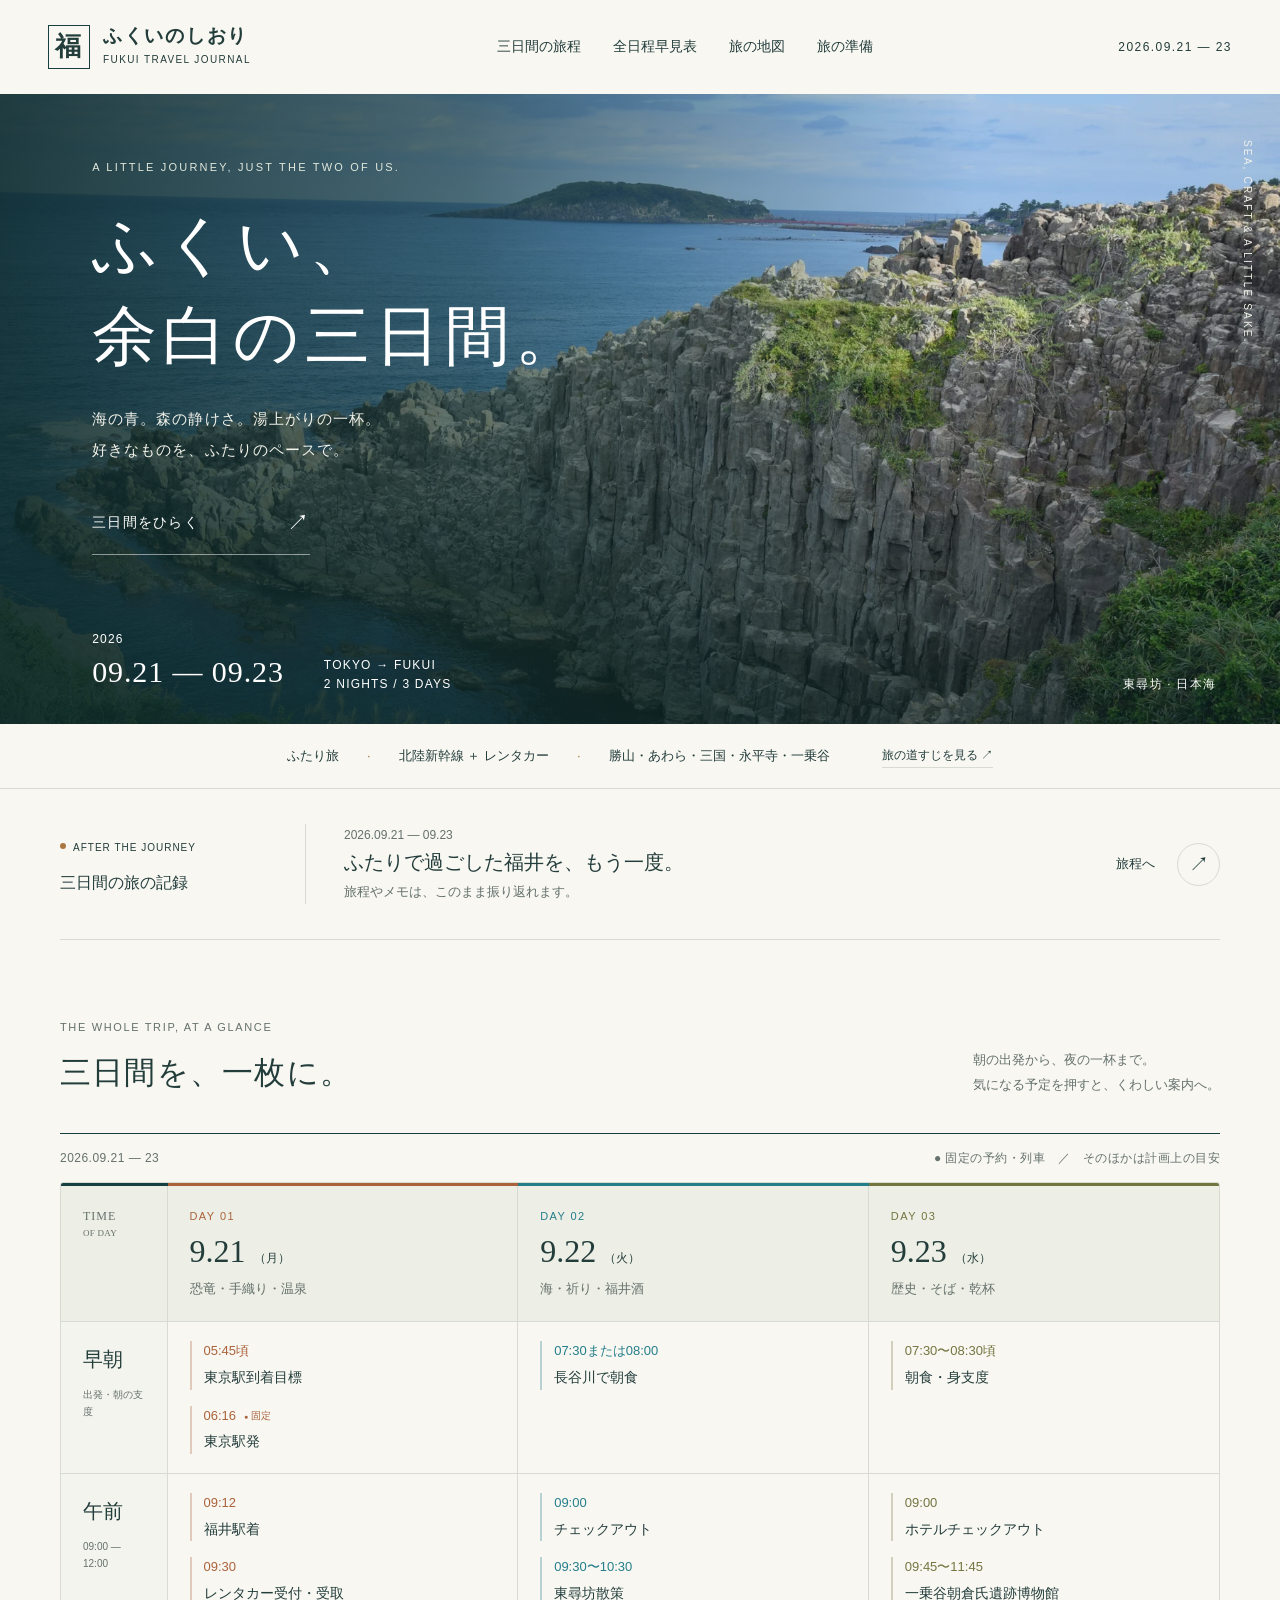
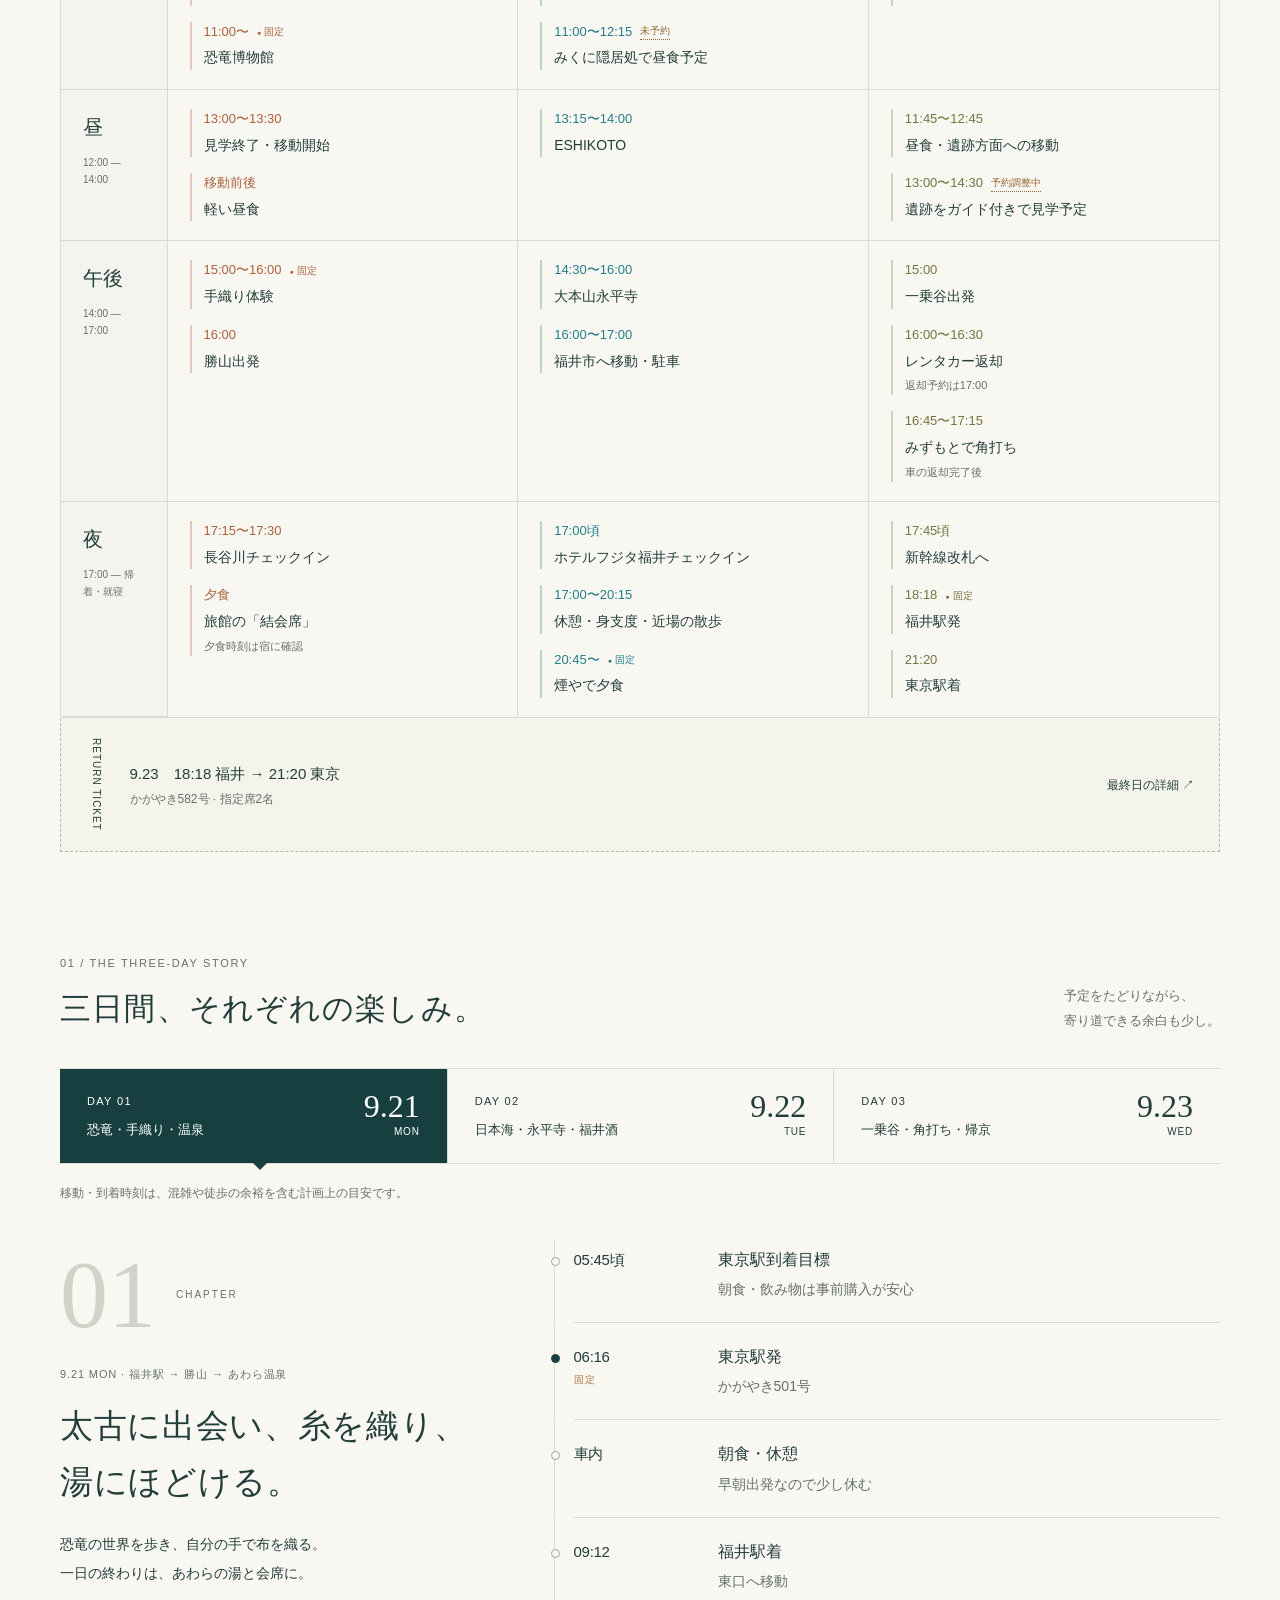
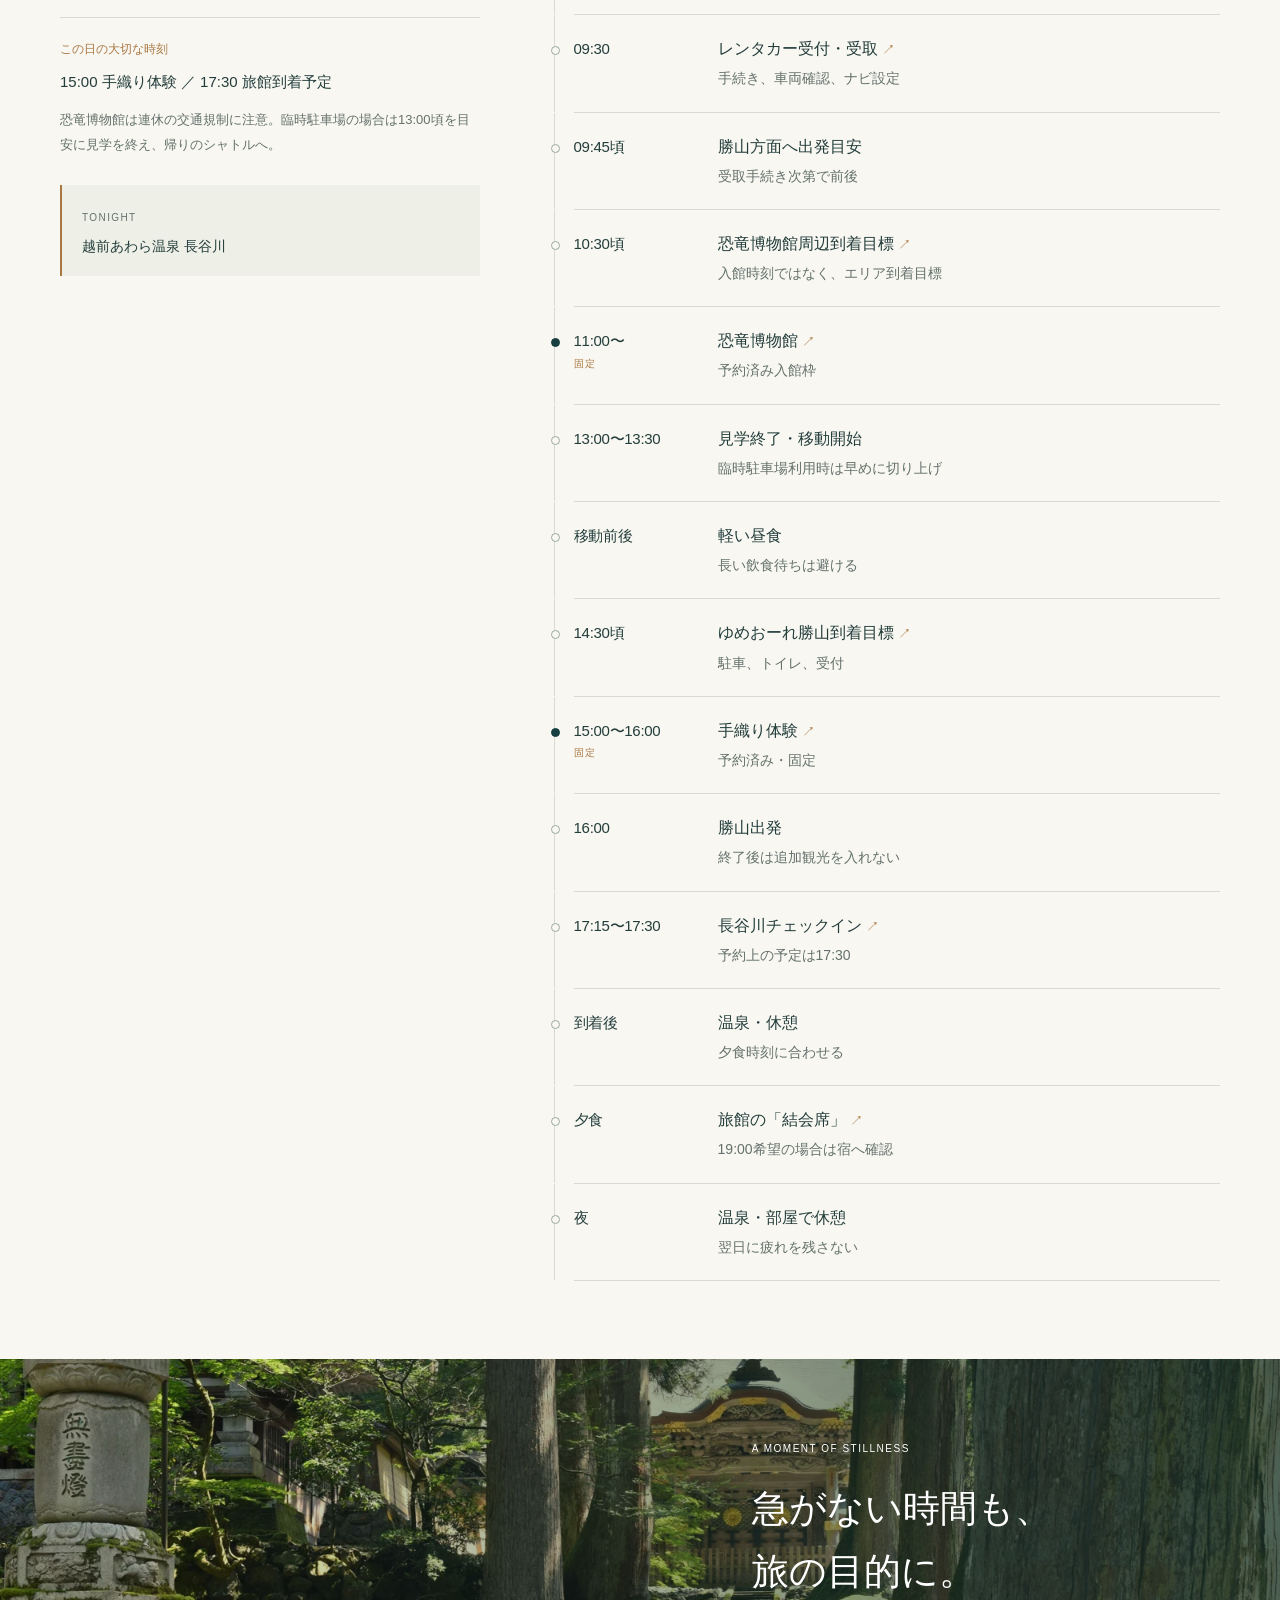
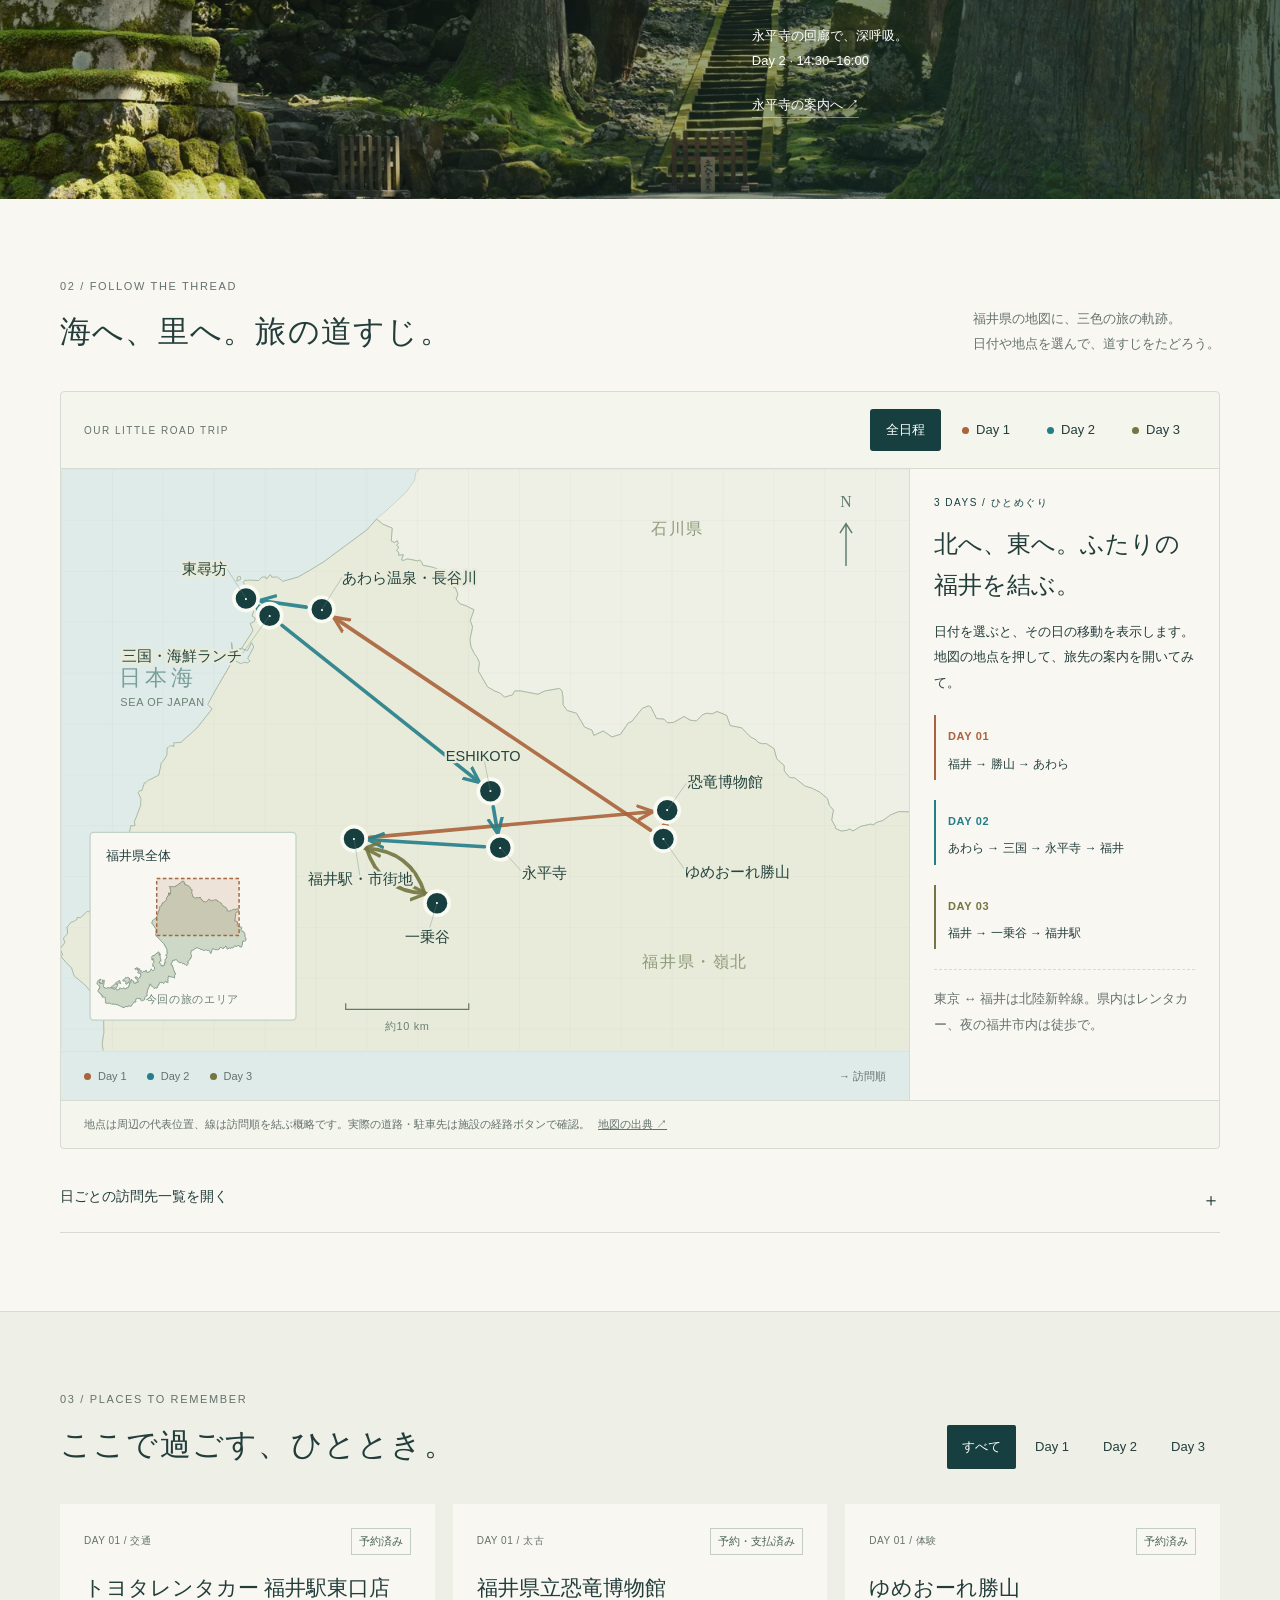
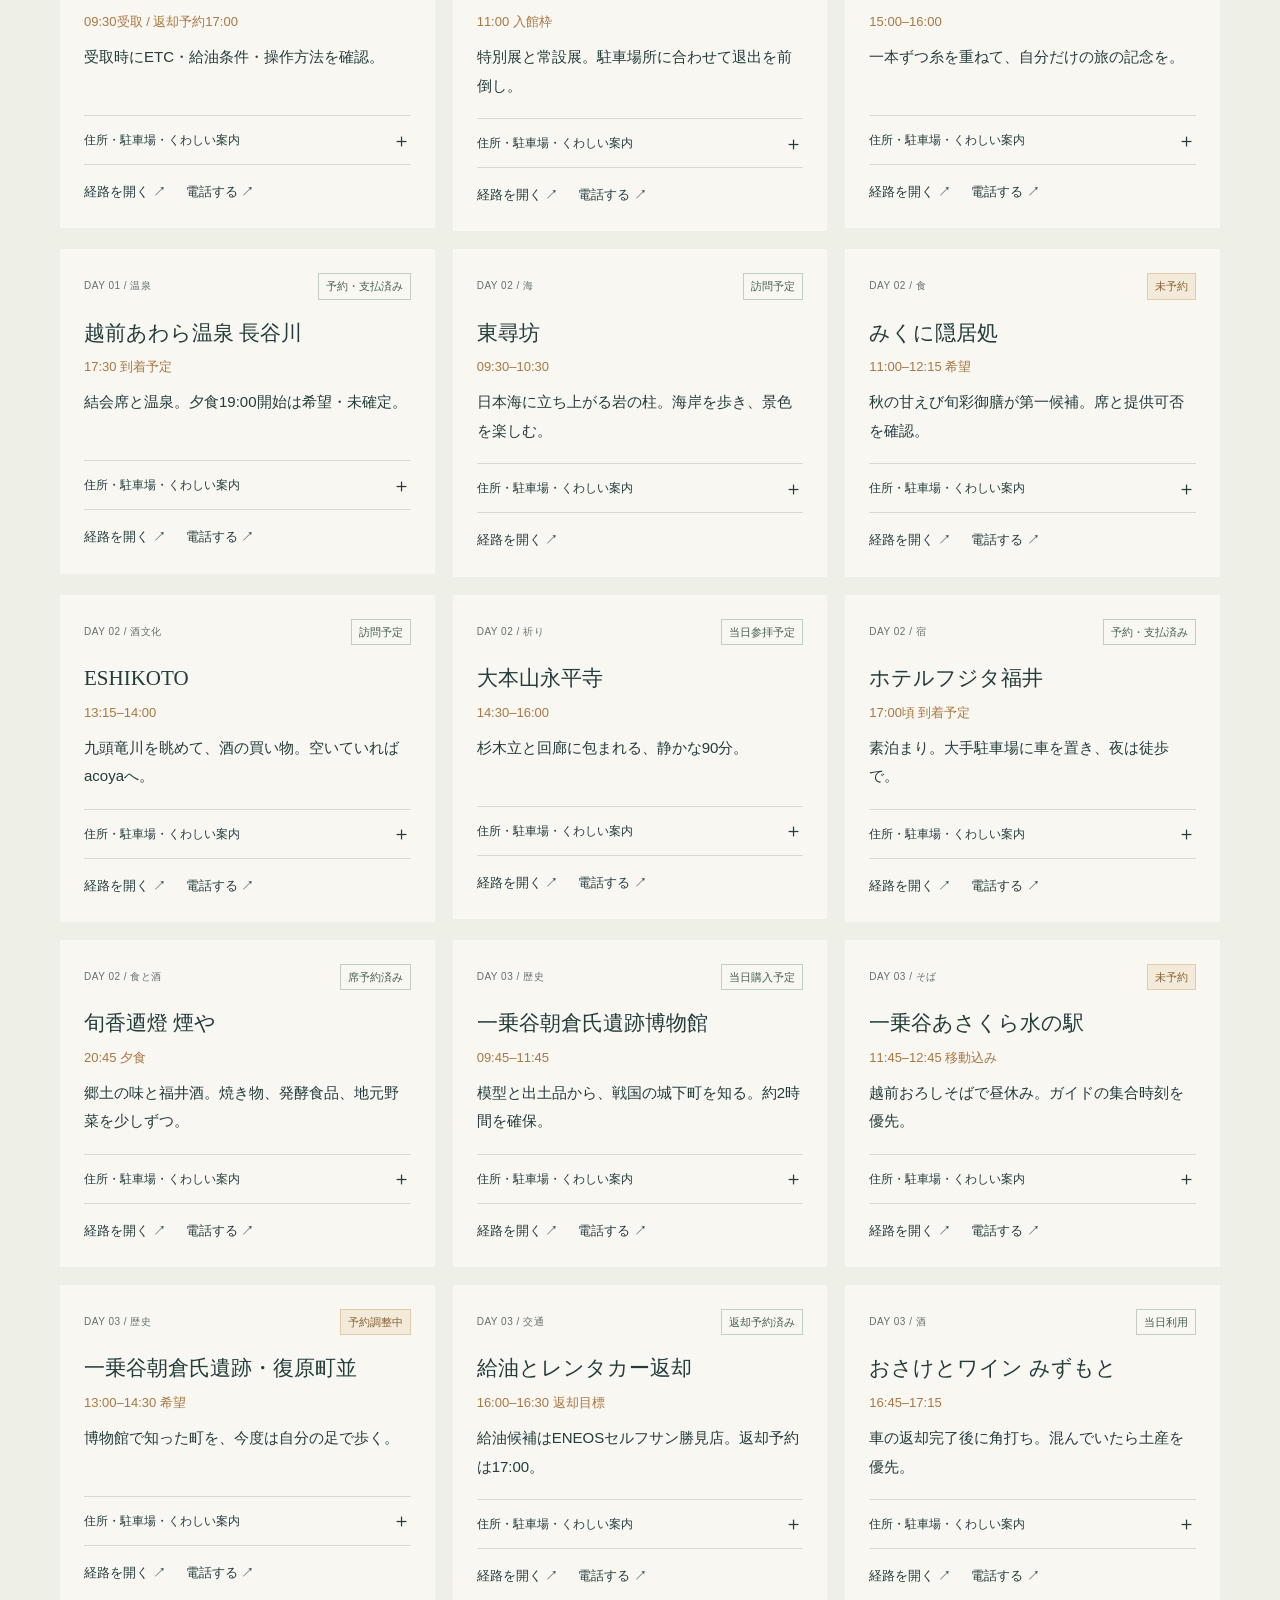
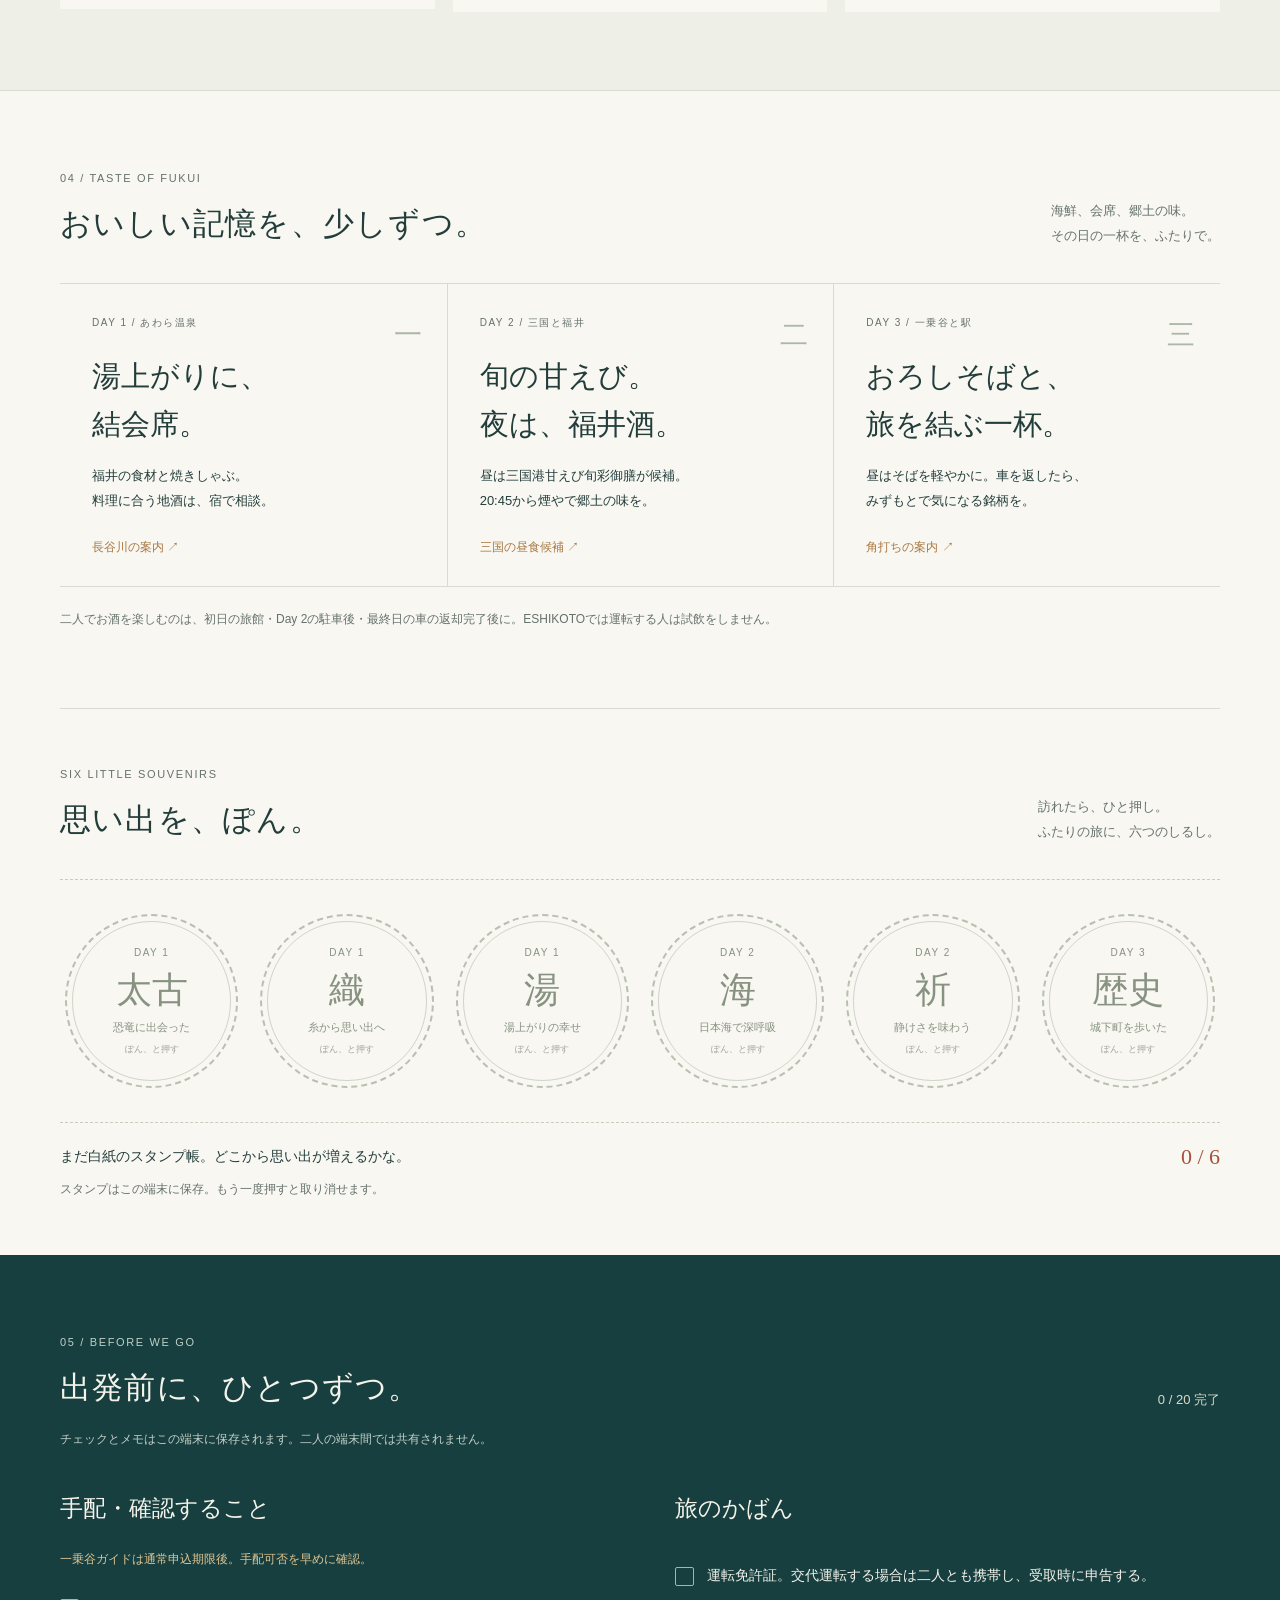
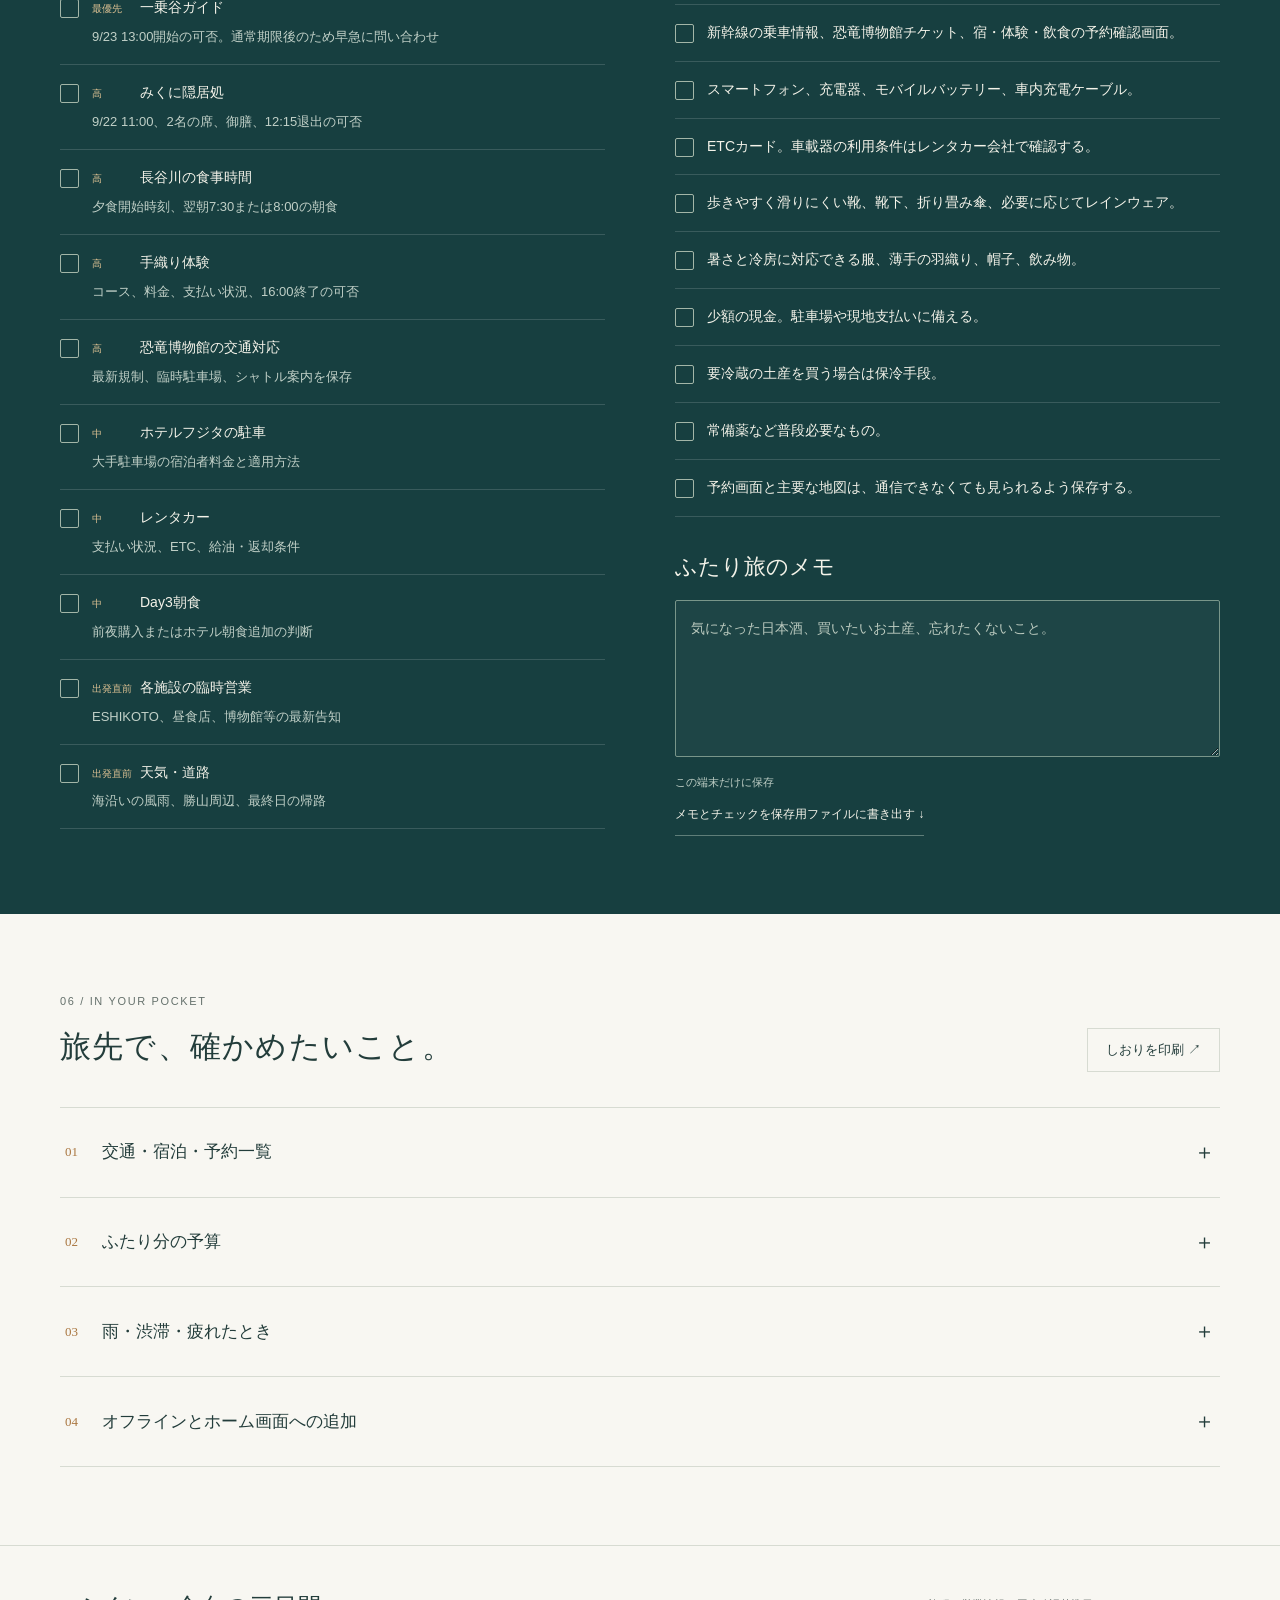
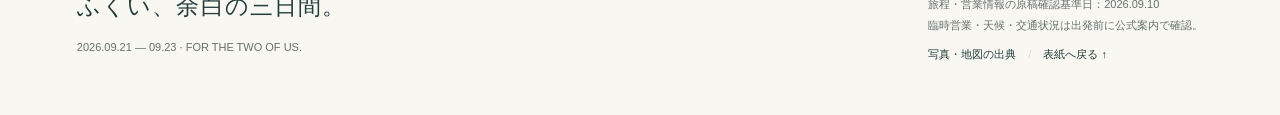
==== commit 8a456b02: "Add geographic daily routes, three-day overview and travel stamps" ====
--- a/index.html
+++ b/index.html
@@ -7,15 +7,16 @@
 <title>ふくい、余白の三日間。｜2026.9.21–23</title>
 <link rel="icon" href="assets/icon-192.png" type="image/png"><link rel="apple-touch-icon" href="assets/icon-192.png"><link rel="manifest" href="manifest.webmanifest">
 <link rel="preload" as="image" href="assets/tojinbo.webp" fetchpriority="high"><link rel="stylesheet" href="style.css">
-<script src="trip-data.js" defer></script><script src="app.js" defer></script>
+<script src="trip-data.js" defer></script><script src="app.js" defer></script><script src="journey-extras.js" defer></script>
 </head>
 <body>
 <a class="skip-link" href="#journey">旅程へスキップ</a>
-<header class="site-header"><a class="brand" href="#top" aria-label="ふくいのしおり 表紙へ"><span class="brand-mark">福</span><span>ふくいのしおり<small>FUKUI TRAVEL JOURNAL</small></span></a><nav aria-label="メインナビ"><a href="#journey">三日間の旅程</a><a href="#places">訪れる場所</a><a href="#preparation">旅の準備</a></nav><span class="header-date">2026.09.21 — 23</span></header>
+<header class="site-header"><a class="brand" href="#top" aria-label="ふくいのしおり 表紙へ"><span class="brand-mark">福</span><span>ふくいのしおり<small>FUKUI TRAVEL JOURNAL</small></span></a><nav aria-label="メインナビ"><a href="#journey">三日間の旅程</a><a href="#timetable">全日程早見表</a><a href="#route">旅の地図</a><a href="#preparation">旅の準備</a></nav><span class="header-date">2026.09.21 — 23</span></header>
 <main id="top">
 <section class="cover" aria-label="旅の表紙"><img class="cover-photo" src="assets/tojinbo.webp" alt="青い日本海に面する東尋坊の柱状節理の断崖" width="1800" height="1200" fetchpriority="high"><div class="cover-shade"></div><div class="cover-content"><p class="eyebrow">A LITTLE JOURNEY, JUST THE TWO OF US.</p><h1>ふくい、<br>余白の<span>三日間。</span></h1><p class="cover-copy">海の青。森の静けさ。湯上がりの一杯。<br>好きなものを、ふたりのペースで。</p><a class="cover-cta" href="#journey">三日間をひらく <span>↗</span></a></div><div class="cover-bottom"><span>2026 <strong>09.21 — 09.23</strong></span><span>TOKYO → FUKUI<br>2 NIGHTS / 3 DAYS</span><span class="photo-place">東尋坊 · 日本海</span></div><span class="cover-side" aria-hidden="true">SEA, CRAFT & A LITTLE SAKE.</span></section>
 <div class="trip-ribbon"><span>ふたり旅</span><span>北陸新幹線 ＋ レンタカー</span><span>勝山・あわら・三国・永平寺・一乗谷</span><a href="#route">旅の道すじを見る ↗</a></div>
 <section class="now-section section-wrap" id="now" aria-labelledby="now-heading"><div class="now-label"><span class="status-dot"></span><span id="journey-state">BEFORE THE JOURNEY</span><h2 id="now-heading">旅のはじまりまで</h2></div><div class="now-main" aria-live="polite"><p id="now-kicker">9月21日（月） 東京駅から出発</p><h3 id="now-title">06:16 東京発 → 09:12 福井着</h3><p id="now-note">かがやき501号。東京駅には05:45頃に到着を。</p></div><a class="round-link" href="#journey" id="now-link">旅程へ <span>↗</span></a></section>
+<section class="section-wrap summary-section" id="timetable"><div class="section-heading"><div><p class="eyebrow">THE WHOLE TRIP, AT A GLANCE</p><h2>三日間を、一枚に。</h2></div><p>朝の出発から、夜の一杯まで。<br>気になる予定を押すと、くわしい案内へ。</p></div><div class="summary-topline"><span>2026.09.21 — 23</span><span>● 固定の予約・列車　／　そのほかは計画上の目安</span></div><p class="summary-scroll-hint">左右にスワイプして、3日間を見比べる ↔</p><div class="summary-scroll" role="region" aria-label="全日程のタイムテーブル。横スクロールできます" tabindex="0"><table class="summary-table"><caption class="sr-only">2026年9月21日から23日の主要予定。朝・昼・午後・夜ごとに3日間を比較。</caption><thead><tr><th scope="col" class="summary-corner">TIME<br><span>OF DAY</span></th><th scope="col" class="summary-day-1"><span>DAY 01</span><strong>9.21<small>（月）</small></strong><em>恐竜・手織り・温泉</em></th><th scope="col" class="summary-day-2"><span>DAY 02</span><strong>9.22<small>（火）</small></strong><em>海・祈り・福井酒</em></th><th scope="col" class="summary-day-3"><span>DAY 03</span><strong>9.23<small>（水）</small></strong><em>歴史・そば・乾杯</em></th></tr></thead><tbody><tr><th scope="row"><span>早朝</span><small>出発・朝の支度</small></th><td class="summary-day-1"><a class="summary-event" href="#day-1"><span class="summary-time">05:45頃</span><strong>東京駅到着目標</strong></a><a class="summary-event" href="#day-1"><span class="summary-time">06:16<span class="summary-fixed">固定</span></span><strong>東京駅発</strong></a></td><td class="summary-day-2"><a class="summary-event" href="#place-hasegawa"><span class="summary-time">07:30または08:00</span><strong>長谷川で朝食</strong></a></td><td class="summary-day-3"><a class="summary-event" href="#day-3"><span class="summary-time">07:30〜08:30頃</span><strong>朝食・身支度</strong></a></td></tr><tr><th scope="row"><span>午前</span><small>09:00 — 12:00</small></th><td class="summary-day-1"><a class="summary-event" href="#day-1"><span class="summary-time">09:12</span><strong>福井駅着</strong></a><a class="summary-event" href="#place-car"><span class="summary-time">09:30</span><strong>レンタカー受付・受取</strong></a><a class="summary-event" href="#place-dinosaur"><span class="summary-time">11:00〜<span class="summary-fixed">固定</span></span><strong>恐竜博物館</strong></a></td><td class="summary-day-2"><a class="summary-event" href="#day-2"><span class="summary-time">09:00</span><strong>チェックアウト</strong></a><a class="summary-event" href="#place-tojinbo"><span class="summary-time">09:30〜10:30</span><strong>東尋坊散策</strong></a><a class="summary-event" href="#place-lunch"><span class="summary-time">11:00〜12:15<span class="summary-pending">未予約</span></span><strong>みくに隠居処で昼食予定</strong></a></td><td class="summary-day-3"><a class="summary-event" href="#day-3"><span class="summary-time">09:00</span><strong>ホテルチェックアウト</strong></a><a class="summary-event" href="#place-museum"><span class="summary-time">09:45〜11:45</span><strong>一乗谷朝倉氏遺跡博物館</strong></a></td></tr><tr><th scope="row"><span>昼</span><small>12:00 — 14:00</small></th><td class="summary-day-1"><a class="summary-event" href="#day-1"><span class="summary-time">13:00〜13:30</span><strong>見学終了・移動開始</strong></a><a class="summary-event" href="#day-1"><span class="summary-time">移動前後</span><strong>軽い昼食</strong></a></td><td class="summary-day-2"><a class="summary-event" href="#place-eshikoto"><span class="summary-time">13:15〜14:00</span><strong>ESHIKOTO</strong></a></td><td class="summary-day-3"><a class="summary-event" href="#day-3"><span class="summary-time">11:45〜12:45</span><strong>昼食・遺跡方面への移動</strong></a><a class="summary-event" href="#place-ruins"><span class="summary-time">13:00〜14:30<span class="summary-pending">予約調整中</span></span><strong>遺跡をガイド付きで見学予定</strong></a></td></tr><tr><th scope="row"><span>午後</span><small>14:00 — 17:00</small></th><td class="summary-day-1"><a class="summary-event" href="#place-weaving"><span class="summary-time">15:00〜16:00<span class="summary-fixed">固定</span></span><strong>手織り体験</strong></a><a class="summary-event" href="#day-1"><span class="summary-time">16:00</span><strong>勝山出発</strong></a></td><td class="summary-day-2"><a class="summary-event" href="#place-eiheiji"><span class="summary-time">14:30〜16:00</span><strong>大本山永平寺</strong></a><a class="summary-event" href="#day-2"><span class="summary-time">16:00〜17:00</span><strong>福井市へ移動・駐車</strong></a></td><td class="summary-day-3"><a class="summary-event" href="#day-3"><span class="summary-time">15:00</span><strong>一乗谷出発</strong></a><a class="summary-event" href="#place-car"><span class="summary-time">16:00〜16:30</span><strong>レンタカー返却</strong><small>返却予約は17:00</small></a><a class="summary-event" href="#place-mizumoto"><span class="summary-time">16:45〜17:15</span><strong>みずもとで角打ち</strong><small>車の返却完了後</small></a></td></tr><tr><th scope="row"><span>夜</span><small>17:00 — 帰着・就寝</small></th><td class="summary-day-1"><a class="summary-event" href="#place-hasegawa"><span class="summary-time">17:15〜17:30</span><strong>長谷川チェックイン</strong></a><a class="summary-event" href="#place-hasegawa"><span class="summary-time">夕食</span><strong>旅館の「結会席」</strong><small>夕食時刻は宿に確認</small></a></td><td class="summary-day-2"><a class="summary-event" href="#place-fujita"><span class="summary-time">17:00頃</span><strong>ホテルフジタ福井チェックイン</strong></a><a class="summary-event" href="#day-2"><span class="summary-time">17:00〜20:15</span><strong>休憩・身支度・近場の散歩</strong></a><a class="summary-event" href="#place-kemuriya"><span class="summary-time">20:45〜<span class="summary-fixed">固定</span></span><strong>煙やで夕食</strong></a></td><td class="summary-day-3"><a class="summary-event" href="#day-3"><span class="summary-time">17:45頃</span><strong>新幹線改札へ</strong></a><a class="summary-event" href="#day-3"><span class="summary-time">18:18<span class="summary-fixed">固定</span></span><strong>福井駅発</strong></a><a class="summary-event" href="#day-3"><span class="summary-time">21:20</span><strong>東京駅着</strong></a></td></tr></tbody></table></div><div class="summary-ticket"><span>RETURN TICKET</span><p><b>9.23　18:18 福井 → 21:20 東京</b><small>かがやき582号 · 指定席2名</small></p><a href="#day-3">最終日の詳細 ↗</a></div></section>
 <section class="section-wrap journey-section" id="journey"><div class="section-heading"><div><p class="eyebrow">01 / THE THREE-DAY STORY</p><h2>三日間、それぞれの楽しみ。</h2></div><p>予定をたどりながら、<br>寄り道できる余白も少し。</p></div><div class="day-tabs" aria-label="日程を選ぶ"><a href="#day-1" id="day-tab-1" class="day-tab" data-day="1"><span>DAY 01</span><strong>9.21<small>MON</small></strong><span class="tab-theme">恐竜・手織り・温泉</span></a><a href="#day-2" id="day-tab-2" class="day-tab" data-day="2"><span>DAY 02</span><strong>9.22<small>TUE</small></strong><span class="tab-theme">日本海・永平寺・福井酒</span></a><a href="#day-3" id="day-tab-3" class="day-tab" data-day="3"><span>DAY 03</span><strong>9.23<small>WED</small></strong><span class="tab-theme">一乗谷・角打ち・帰京</span></a></div><p class="time-caption">移動・到着時刻は、混雑や徒歩の余裕を含む計画上の目安です。</p><div id="day-panels"><article class="day-panel" id="day-1" aria-labelledby="day-tab-1">
       <div class="day-intro"><div class="day-number">01<span>CHAPTER</span></div><p class="eyebrow">9.21 MON · 福井駅 → 勝山 → あわら温泉</p><h3>太古に出会い、糸を織り、<br>湯にほどける。</h3><p class="day-lead">恐竜の世界を歩き、自分の手で布を織る。<br>一日の終わりは、あわらの湯と会席に。</p><div class="day-priority"><span>この日の大切な時刻</span><strong>15:00 手織り体験 ／ 17:30 旅館到着予定</strong></div><p class="day-note">恐竜博物館は連休の交通規制に注意。臨時駐車場の場合は13:00頃を目安に見学を終え、帰りのシャトルへ。</p><div class="stay"><span>TONIGHT</span><p>越前あわら温泉 長谷川</p></div></div>
       <ol class="timeline"><li class="event "><div class="event-time">05:45頃</div><div class="event-copy"><h4>東京駅到着目標</h4><p>朝食・飲み物は事前購入が安心</p></div></li><li class="event is-fixed"><div class="event-time">06:16<span class="fixed-label">固定</span></div><div class="event-copy"><h4>東京駅発</h4><p>かがやき501号</p></div></li><li class="event "><div class="event-time">車内</div><div class="event-copy"><h4>朝食・休憩</h4><p>早朝出発なので少し休む</p></div></li><li class="event "><div class="event-time">09:12</div><div class="event-copy"><h4>福井駅着</h4><p>東口へ移動</p></div></li><li class="event "><div class="event-time">09:30</div><div class="event-copy"><h4><a href="#place-car" class="place-jump">レンタカー受付・受取 <span aria-hidden="true">↗</span></a></h4><p>手続き、車両確認、ナビ設定</p></div></li><li class="event "><div class="event-time">09:45頃</div><div class="event-copy"><h4>勝山方面へ出発目安</h4><p>受取手続き次第で前後</p></div></li><li class="event "><div class="event-time">10:30頃</div><div class="event-copy"><h4><a href="#place-dinosaur" class="place-jump">恐竜博物館周辺到着目標 <span aria-hidden="true">↗</span></a></h4><p>入館時刻ではなく、エリア到着目標</p></div></li><li class="event is-fixed"><div class="event-time">11:00〜<span class="fixed-label">固定</span></div><div class="event-copy"><h4><a href="#place-dinosaur" class="place-jump">恐竜博物館 <span aria-hidden="true">↗</span></a></h4><p>予約済み入館枠</p></div></li><li class="event "><div class="event-time">13:00〜13:30</div><div class="event-copy"><h4>見学終了・移動開始</h4><p>臨時駐車場利用時は早めに切り上げ</p></div></li><li class="event "><div class="event-time">移動前後</div><div class="event-copy"><h4>軽い昼食</h4><p>長い飲食待ちは避ける</p></div></li><li class="event "><div class="event-time">14:30頃</div><div class="event-copy"><h4><a href="#place-weaving" class="place-jump">ゆめおーれ勝山到着目標 <span aria-hidden="true">↗</span></a></h4><p>駐車、トイレ、受付</p></div></li><li class="event is-fixed"><div class="event-time">15:00〜16:00<span class="fixed-label">固定</span></div><div class="event-copy"><h4><a href="#place-weaving" class="place-jump">手織り体験 <span aria-hidden="true">↗</span></a></h4><p>予約済み・固定</p></div></li><li class="event "><div class="event-time">16:00</div><div class="event-copy"><h4>勝山出発</h4><p>終了後は追加観光を入れない</p></div></li><li class="event "><div class="event-time">17:15〜17:30</div><div class="event-copy"><h4><a href="#place-hasegawa" class="place-jump">長谷川チェックイン <span aria-hidden="true">↗</span></a></h4><p>予約上の予定は17:30</p></div></li><li class="event "><div class="event-time">到着後</div><div class="event-copy"><h4>温泉・休憩</h4><p>夕食時刻に合わせる</p></div></li><li class="event "><div class="event-time">夕食</div><div class="event-copy"><h4><a href="#place-hasegawa" class="place-jump">旅館の「結会席」 <span aria-hidden="true">↗</span></a></h4><p>19:00希望の場合は宿へ確認</p></div></li><li class="event "><div class="event-time">夜</div><div class="event-copy"><h4>温泉・部屋で休憩</h4><p>翌日に疲れを残さない</p></div></li></ol></article><article class="day-panel" id="day-2" aria-labelledby="day-tab-2">
@@ -24,7 +25,7 @@
       <div class="day-intro"><div class="day-number">03<span>CHAPTER</span></div><p class="eyebrow">9.23 WED · 福井市 → 一乗谷 → 福井駅 → 東京</p><h3>城下町の記憶と、<br>帰り際の一杯。</h3><p class="day-lead">一乗谷の暮らしに、ゆっくり思いを巡らす。<br>車を返したら、福井の酒でもう一度乾杯。</p><div class="day-priority"><span>この日の大切な時刻</span><strong>15:00 一乗谷出発 ／ 返却目標16:00〜16:30</strong></div><p class="day-note">一乗谷ガイドは予約調整中。手配できなければ同じ時間帯に自主見学。帰路が混んだら駅の角打ちを省略します。</p><div class="stay"><span>HOMEWARD</span><p>18:18 福井発 → 21:20 東京着</p></div></div>
       <ol class="timeline"><li class="event "><div class="event-time">07:30〜08:30頃</div><div class="event-copy"><h4>朝食・身支度</h4><p>朝食場所は未確定</p></div></li><li class="event "><div class="event-time">09:00</div><div class="event-copy"><h4>ホテルチェックアウト</h4><p>荷物をレンタカーへ</p></div></li><li class="event "><div class="event-time">09:00〜09:45</div><div class="event-copy"><h4>一乗谷へ移動</h4><p>駐車・入館準備込み</p></div></li><li class="event "><div class="event-time">09:45〜11:45</div><div class="event-copy"><h4><a href="#place-museum" class="place-jump">一乗谷朝倉氏遺跡博物館 <span aria-hidden="true">↗</span></a></h4><p>約2時間を確保</p></div></li><li class="event "><div class="event-time">11:45〜12:45</div><div class="event-copy"><h4>昼食・遺跡方面への移動</h4><p>食事だけで1時間使わない</p></div></li><li class="event "><div class="event-time">12:45頃</div><div class="event-copy"><h4><a href="#place-ruins" class="place-jump">ガイド集合場所到着目標 <span aria-hidden="true">↗</span></a></h4><p>集合場所は予約時に確定</p></div></li><li class="event "><div class="event-time">13:00〜14:30</div><div class="event-copy"><h4><a href="#place-ruins" class="place-jump">遺跡をガイド付きで見学予定 <span aria-hidden="true">↗</span></a></h4><p>ガイド未予約</p></div></li><li class="event "><div class="event-time">14:30〜15:00</div><div class="event-copy"><h4>トイレ・車へ移動・調整時間</h4><p>長い追加散策はしない</p></div></li><li class="event "><div class="event-time">15:00</div><div class="event-copy"><h4>一乗谷出発</h4><p>基本の出発締切</p></div></li><li class="event "><div class="event-time">15:35〜15:55頃</div><div class="event-copy"><h4><a href="#place-fuel" class="place-jump">福井市内で給油 <span aria-hidden="true">↗</span></a></h4><p>道路状況で前後</p></div></li><li class="event "><div class="event-time">16:00〜16:30</div><div class="event-copy"><h4><a href="#place-car" class="place-jump">レンタカー返却 <span aria-hidden="true">↗</span></a></h4><p>予約上は17:00</p></div></li><li class="event "><div class="event-time">16:45〜17:15</div><div class="event-copy"><h4><a href="#place-mizumoto" class="place-jump">みずもとで角打ち <span aria-hidden="true">↗</span></a></h4><p>返却完了後。混雑時は省略</p></div></li><li class="event "><div class="event-time">17:15〜17:40</div><div class="event-copy"><h4>土産・軽食・トイレ</h4><p>買い物を終える</p></div></li><li class="event "><div class="event-time">17:45頃</div><div class="event-copy"><h4>新幹線改札へ</h4><p>ホーム・号車を確認</p></div></li><li class="event is-fixed"><div class="event-time">18:18<span class="fixed-label">固定</span></div><div class="event-copy"><h4>福井駅発</h4><p>かがやき582号</p></div></li><li class="event "><div class="event-time">21:20</div><div class="event-copy"><h4>東京駅着</h4><p>旅行終了</p></div></li></ol></article></div></section>
 <section class="forest-interlude"><img src="assets/eiheiji.webp" alt="緑の杉木立に囲まれた永平寺の建物" loading="lazy" width="1600" height="1067"><div><p class="eyebrow">A MOMENT OF STILLNESS</p><h2>急がない時間も、<br>旅の目的に。</h2><p>永平寺の回廊で、深呼吸。<br>Day 2 · 14:30–16:00</p><a href="#place-eiheiji" class="place-jump">永平寺の案内へ ↗</a></div></section>
-<section class="section-wrap" id="route"><div class="section-heading"><div><p class="eyebrow">02 / FOLLOW THE THREAD</p><h2>海へ、里へ。旅の道すじ。</h2></div><p>場所を選ぶと、住所と移動の案内へ。<br>経路ボタンからGoogle マップを開けます。</p></div><div class="routes"><div class="route-group" data-route-day="1"><p class="eyebrow">DAY 01 · 9.21</p><a href="#place-car" class="route-stop place-jump"><span>01</span>トヨタレンタカー 福井駅東口店<b aria-hidden="true">↗</b></a><a href="#place-dinosaur" class="route-stop place-jump"><span>02</span>福井県立恐竜博物館<b aria-hidden="true">↗</b></a><a href="#place-weaving" class="route-stop place-jump"><span>03</span>ゆめおーれ勝山<b aria-hidden="true">↗</b></a><a href="#place-hasegawa" class="route-stop place-jump"><span>04</span>越前あわら温泉 長谷川<b aria-hidden="true">↗</b></a></div><div class="route-group" data-route-day="2"><p class="eyebrow">DAY 02 · 9.22</p><a href="#place-tojinbo" class="route-stop place-jump"><span>01</span>東尋坊<b aria-hidden="true">↗</b></a><a href="#place-lunch" class="route-stop place-jump"><span>02</span>みくに隠居処<b aria-hidden="true">↗</b></a><a href="#place-eshikoto" class="route-stop place-jump"><span>03</span>ESHIKOTO<b aria-hidden="true">↗</b></a><a href="#place-eiheiji" class="route-stop place-jump"><span>04</span>大本山永平寺<b aria-hidden="true">↗</b></a><a href="#place-fujita" class="route-stop place-jump"><span>05</span>ホテルフジタ福井<b aria-hidden="true">↗</b></a><a href="#place-kemuriya" class="route-stop place-jump"><span>06</span>旬香逎燈 煙や<b aria-hidden="true">↗</b></a></div><div class="route-group" data-route-day="3"><p class="eyebrow">DAY 03 · 9.23</p><a href="#place-museum" class="route-stop place-jump"><span>01</span>一乗谷朝倉氏遺跡博物館<b aria-hidden="true">↗</b></a><a href="#place-soba" class="route-stop place-jump"><span>02</span>一乗谷あさくら水の駅<b aria-hidden="true">↗</b></a><a href="#place-ruins" class="route-stop place-jump"><span>03</span>一乗谷朝倉氏遺跡・復原町並<b aria-hidden="true">↗</b></a><a href="#place-fuel" class="route-stop place-jump"><span>04</span>給油とレンタカー返却<b aria-hidden="true">↗</b></a><a href="#place-mizumoto" class="route-stop place-jump"><span>05</span>おさけとワイン みずもと<b aria-hidden="true">↗</b></a></div></div></section>
+<section class="section-wrap" id="route"><div class="section-heading"><div><p class="eyebrow">02 / FOLLOW THE THREAD</p><h2>海へ、里へ。旅の道すじ。</h2></div><p>福井県の地図に、三色の旅の軌跡。<br>日付や地点を選んで、道すじをたどろう。</p></div><div class="map-tool"><div class="map-toolbar"><span class="eyebrow">OUR LITTLE ROAD TRIP</span><div class="map-filters" role="group" aria-label="地図の日程"><button type="button" data-map-day="all" aria-pressed="true">全日程</button><button type="button" data-map-day="1" aria-pressed="false" style="--route-color:#aa633b"><i aria-hidden="true"></i>Day 1</button><button type="button" data-map-day="2" aria-pressed="false" style="--route-color:#247e8a"><i aria-hidden="true"></i>Day 2</button><button type="button" data-map-day="3" aria-pressed="false" style="--route-color:#737640"><i aria-hidden="true"></i>Day 3</button></div></div><div class="map-layout"><div class="map-surface" tabindex="0" role="region" aria-label="福井県の旅の地図。拡大時は左右にスクロールできます"><button class="map-zoom" id="map-zoom" type="button" aria-pressed="false">地図を拡大 ＋</button><svg class="fukui-map" viewBox="0 0 700 480" aria-labelledby="map-svg-title map-svg-desc"><title id="map-svg-title">福井県の北部・嶺北を巡る3日間の地図</title><desc id="map-svg-desc">北が上。Day 1は福井から東の勝山、北西のあわら。Day 2は西の東尋坊と三国から南東のESHIKOTO・永平寺を経て福井。Day 3は南東の一乗谷と福井を往復。線は訪問順を示し、道路の経路ではありません。</desc><defs><clipPath id="map-clip"><rect width="700" height="480" rx="3"/></clipPath><marker id="arrow-1" viewBox="0 0 10 10" refX="8" refY="5" markerWidth="5" markerHeight="5" orient="auto-start-reverse"><path d="M0,1 L9,5 L0,9" fill="none" stroke="#aa633b" stroke-width="1.8"/></marker><marker id="arrow-2" viewBox="0 0 10 10" refX="8" refY="5" markerWidth="5" markerHeight="5" orient="auto-start-reverse"><path d="M0,1 L9,5 L0,9" fill="none" stroke="#247e8a" stroke-width="1.8"/></marker><marker id="arrow-3" viewBox="0 0 10 10" refX="8" refY="5" markerWidth="5" markerHeight="5" orient="auto-start-reverse"><path d="M0,1 L9,5 L0,9" fill="none" stroke="#737640" stroke-width="1.8"/></marker><pattern id="map-grid" width="42" height="42" patternUnits="userSpaceOnUse"><path d="M42,0 H0 V42" fill="none" stroke="#547e7911" stroke-width="1"/></pattern></defs><g clip-path="url(#map-clip)"><rect width="700" height="480" fill="#deebe8"/><path d="M-841.5,898.2 L-842.9,895.4 L-847.5,895.2 L-857.1,897.0 L-867.5,902.0 L-870.9,900.1 L-872.8,900.8 L-875.0,900.6 L-878.0,900.4 L-878.8,900.4 L-886.0,906.1 L-890.6,907.6 L-893.7,912.2 L-898.3,911.8 L-905.2,916.2 L-908.1,922.1 L-912.3,925.6 L-916.3,922.3 L-918.7,923.2 L-922.4,923.9 L-927.1,924.6 L-934.3,926.1 L-937.4,926.2 L-942.1,926.2 L-943.9,923.7 L-945.5,916.5 L-953.0,909.0 L-952.5,907.4 L-950.2,903.1 L-949.3,897.5 L-952.2,893.3 L-953.3,889.7 L-958.2,887.5 L-963.1,884.4 L-965.4,878.6 L-970.0,874.6 L-974.8,871.4 L-976.8,871.7 L-983.2,868.4 L-984.0,864.3 L-992.1,854.1 L-995.5,854.5 L-995.0,851.9 L-1000.1,845.4 L-1000.8,842.6 L-1005.0,842.3 L-1008.1,840.7 L-1007.1,834.6 L-1005.9,834.8 L-1000.7,830.8 L-997.7,825.4 L-997.4,813.2 L-994.1,810.7 L-992.1,807.3 L-991.4,805.0 L-992.1,799.6 L-992.6,796.7 L-992.9,786.6 L-997.0,785.6 L-997.0,778.9 L-996.5,772.3 L-999.0,769.6 L-996.4,761.6 L-993.4,759.8 L-992.1,759.8 L-991.1,760.2 L-986.8,758.8 L-982.8,760.7 L-984.6,762.8 L-983.4,763.9 L-980.8,762.8 L-980.9,770.5 L-981.5,774.5 L-979.5,774.2 L-978.3,773.2 L-977.1,773.6 L-975.1,772.5 L-971.6,775.4 L-967.0,772.0 L-961.7,775.3 L-945.1,774.8 L-935.3,770.1 L-934.1,770.2 L-927.2,767.2 L-920.6,764.0 L-917.0,762.1 L-906.2,753.3 L-906.1,748.3 L-907.3,747.3 L-907.5,744.6 L-905.9,744.7 L-906.3,743.8 L-905.8,741.4 L-905.0,742.0 L-903.3,741.1 L-901.5,741.1 L-901.0,740.4 L-899.4,733.4 L-896.0,734.3 L-894.0,732.3 L-890.4,726.6 L-888.8,723.0 L-885.3,723.5 L-883.1,725.1 L-878.0,723.7 L-876.7,724.1 L-875.0,722.7 L-873.3,721.2 L-871.7,721.4 L-868.7,721.9 L-864.6,721.6 L-863.4,721.9 L-862.2,724.4 L-859.3,724.2 L-854.8,726.2 L-847.9,723.2 L-848.0,717.9 L-842.7,712.2 L-839.7,712.5 L-837.3,714.2 L-832.7,711.0 L-819.6,705.1 L-818.9,703.2 L-818.1,699.5 L-815.9,700.4 L-812.1,693.7 L-811.6,693.5 L-810.8,693.4 L-808.3,693.5 L-800.4,687.7 L-795.9,680.2 L-798.4,672.6 L-796.8,669.3 L-795.1,669.2 L-790.8,671.2 L-790.8,668.3 L-790.6,668.0 L-789.4,665.9 L-787.6,667.3 L-780.8,666.7 L-779.8,664.9 L-778.6,664.9 L-774.6,662.4 L-773.0,664.5 L-763.8,662.0 L-762.3,662.5 L-752.1,654.2 L-753.0,653.8 L-753.1,651.6 L-748.8,649.1 L-747.3,654.2 L-743.5,657.5 L-738.3,655.0 L-736.4,655.1 L-733.8,654.2 L-733.4,653.4 L-732.0,653.7 L-725.6,652.1 L-724.3,647.4 L-722.6,649.0 L-717.6,648.9 L-716.2,646.0 L-710.5,646.3 L-705.8,643.4 L-705.8,639.8 L-702.7,641.8 L-701.4,641.6 L-698.1,638.1 L-697.3,638.0 L-695.3,641.2 L-693.4,641.0 L-688.3,642.1 L-673.0,633.1 L-674.2,630.3 L-674.4,626.8 L-671.4,624.8 L-669.5,628.3 L-667.2,630.1 L-660.8,636.7 L-659.5,639.2 L-658.5,638.3 L-657.1,640.6 L-652.4,646.3 L-649.7,649.6 L-647.2,649.7 L-646.5,647.1 L-645.1,647.2 L-643.9,647.3 L-642.1,649.8 L-644.6,651.6 L-645.2,653.3 L-645.6,653.6 L-646.0,654.2 L-646.3,655.4 L-640.4,664.0 L-638.0,663.8 L-636.0,663.6 L-633.8,663.6 L-630.9,666.3 L-625.5,666.3 L-625.5,676.8 L-624.7,680.1 L-621.9,678.6 L-619.1,682.2 L-615.9,681.2 L-615.3,682.7 L-612.8,685.0 L-612.3,689.6 L-611.9,696.8 L-613.4,702.9 L-613.4,705.6 L-613.9,708.5 L-612.6,708.5 L-610.9,707.0 L-609.7,707.1 L-604.7,711.1 L-598.7,714.9 L-596.9,714.6 L-593.8,720.6 L-595.4,722.3 L-596.1,721.0 L-597.5,727.6 L-601.3,735.0 L-601.8,738.3 L-601.9,742.8 L-601.7,748.3 L-598.5,756.3 L-600.5,755.9 L-602.3,757.8 L-606.4,759.6 L-609.0,754.6 L-612.1,754.2 L-611.7,751.9 L-610.5,752.2 L-607.9,748.3 L-607.3,748.1 L-606.7,744.0 L-608.3,743.6 L-611.7,742.9 L-612.6,741.9 L-618.2,748.3 L-619.1,748.7 L-619.6,748.7 L-619.7,748.5 L-619.8,748.3 L-623.8,745.8 L-623.9,748.3 L-623.9,749.6 L-626.9,752.2 L-628.1,751.5 L-630.3,751.1 L-634.3,757.1 L-642.8,769.1 L-649.7,789.2 L-652.0,804.1 L-658.2,808.0 L-661.6,811.6 L-665.2,817.0 L-669.6,823.6 L-680.5,830.8 L-686.8,842.6 L-687.3,844.6 L-699.2,860.0 L-704.0,874.0 L-703.8,885.6 L-701.6,889.8 L-698.7,897.0 L-695.6,895.7 L-693.9,898.5 L-691.1,897.7 L-690.3,895.7 L-688.8,896.0 L-685.0,892.0 L-683.4,882.1 L-689.2,877.8 L-688.7,874.0 L-684.8,869.3 L-683.2,869.3 L-680.1,868.1 L-674.5,864.0 L-672.6,864.1 L-670.8,864.0 L-666.1,854.5 L-667.0,843.3 L-665.8,843.7 L-659.8,848.1 L-654.8,845.0 L-655.3,842.6 L-655.3,841.1 L-653.2,841.2 L-651.0,837.1 L-649.7,837.8 L-647.5,834.6 L-645.0,828.1 L-642.5,828.5 L-641.7,840.1 L-645.8,840.0 L-649.6,842.6 L-647.4,845.0 L-649.7,846.2 L-649.7,848.1 L-649.0,849.8 L-644.9,852.4 L-646.0,854.5 L-646.1,861.0 L-640.5,864.0 L-638.7,863.8 L-631.8,864.6 L-629.9,865.5 L-625.0,871.5 L-630.4,875.1 L-635.1,878.8 L-642.4,876.2 L-643.1,880.7 L-646.9,878.9 L-646.8,875.8 L-645.4,872.8 L-649.7,870.6 L-651.4,871.0 L-657.9,877.8 L-658.7,888.5 L-652.1,899.7 L-649.7,899.7 L-644.4,901.1 L-641.8,900.9 L-636.5,902.2 L-634.3,902.2 L-631.0,902.0 L-629.0,904.6 L-626.9,907.5 L-627.1,911.8 L-612.0,921.9 L-611.9,922.8 L-608.8,922.3 L-592.2,926.3 L-589.8,923.2 L-585.9,915.6 L-582.8,911.5 L-581.4,911.6 L-579.8,911.4 L-577.0,919.7 L-573.5,921.1 L-572.5,927.9 L-570.1,933.4 L-571.4,936.7 L-574.0,949.1 L-578.9,951.4 L-580.0,956.5 L-579.3,960.1 L-579.1,961.7 L-585.2,962.7 L-586.1,967.3 L-584.3,965.3 L-581.9,966.5 L-584.2,970.9 L-587.4,972.1 L-584.7,973.4 L-585.7,979.3 L-590.7,986.6 L-589.3,994.1 L-587.0,993.3 L-586.2,995.4 L-584.7,994.9 L-585.3,992.8 L-583.9,992.4 L-583.2,994.4 L-581.7,994.0 L-582.1,989.7 L-581.2,990.7 L-579.9,989.5 L-578.7,989.6 L-578.8,986.7 L-577.3,986.2 L-577.6,980.5 L-574.7,979.5 L-572.3,975.2 L-568.4,971.6 L-558.5,968.2 L-559.9,965.0 L-557.8,961.9 L-558.5,960.3 L-564.0,963.1 L-562.3,959.1 L-556.3,955.7 L-556.7,951.0 L-558.4,947.1 L-555.9,949.1 L-552.8,949.1 L-552.6,950.1 L-552.0,953.1 L-549.3,952.8 L-546.5,954.3 L-541.3,951.7 L-539.0,952.4 L-537.5,951.7 L-535.6,951.7 L-534.9,953.1 L-534.4,950.0 L-529.9,950.7 L-529.3,952.8 L-526.3,956.5 L-528.0,958.9 L-531.0,960.9 L-535.2,961.2 L-535.6,963.4 L-535.6,966.3 L-529.1,965.5 L-526.7,968.2 L-525.5,966.4 L-523.4,968.0 L-522.1,966.6 L-523.4,966.0 L-522.0,962.9 L-519.8,963.0 L-518.2,965.4 L-512.1,964.3 L-514.8,957.8 L-513.7,951.9 L-509.8,947.4 L-512.2,944.5 L-509.5,939.6 L-510.7,938.7 L-511.8,940.3 L-515.2,940.8 L-513.8,936.7 L-515.0,933.9 L-518.6,931.4 L-515.7,929.8 L-513.2,923.1 L-517.9,920.8 L-523.2,926.1 L-524.7,933.5 L-526.9,936.7 L-529.4,936.6 L-535.6,933.2 L-535.7,933.4 L-539.7,934.2 L-541.8,935.0 L-546.5,934.1 L-549.0,936.7 L-549.3,937.0 L-551.7,936.7 L-554.1,935.4 L-560.5,935.7 L-560.5,934.1 L-562.2,932.5 L-560.3,930.0 L-558.1,929.7 L-561.1,923.2 L-557.6,921.9 L-556.7,917.1 L-560.7,916.2 L-562.2,910.1 L-564.3,911.0 L-562.5,914.8 L-566.0,913.3 L-568.3,902.0 L-566.0,888.0 L-562.5,881.8 L-561.0,889.0 L-558.8,891.6 L-556.7,891.6 L-549.9,885.0 L-541.7,882.0 L-535.6,877.8 L-529.9,871.0 L-525.1,871.8 L-520.7,875.4 L-516.6,874.9 L-511.0,870.5 L-512.3,867.5 L-511.8,864.9 L-510.1,868.2 L-508.7,870.8 L-498.8,861.1 L-485.8,865.2 L-485.9,860.6 L-487.0,857.2 L-484.3,853.7 L-486.3,849.8 L-483.7,850.0 L-483.0,850.2 L-479.9,849.6 L-478.4,846.5 L-477.8,842.6 L-479.0,837.8 L-477.3,837.8 L-474.3,837.8 L-473.9,837.4 L-472.6,838.0 L-471.7,837.4 L-470.6,837.4 L-467.9,835.2 L-466.1,835.5 L-464.2,828.4 L-461.4,829.0 L-458.0,826.3 L-453.3,823.3 L-452.5,827.9 L-453.8,830.8 L-452.6,835.4 L-457.6,832.2 L-458.0,835.5 L-462.5,837.1 L-459.5,842.6 L-459.9,845.0 L-465.9,850.9 L-465.0,853.9 L-462.2,864.0 L-460.8,862.7 L-458.2,860.6 L-456.6,861.3 L-456.3,860.6 L-450.0,860.6 L-448.2,864.6 L-449.6,867.0 L-449.8,870.1 L-444.7,867.9 L-444.1,870.2 L-443.0,875.1 L-437.5,874.1 L-433.5,874.8 L-432.2,874.6 L-430.8,874.8 L-450.8,882.8 L-455.1,887.0 L-457.0,893.2 L-460.5,899.7 L-465.1,913.7 L-463.4,916.7 L-452.4,925.3 L-448.2,929.8 L-442.0,932.4 L-441.5,934.8 L-442.3,936.7 L-443.7,940.0 L-441.0,952.6 L-442.4,953.3 L-444.9,952.1 L-448.3,958.3 L-456.1,971.4 L-455.9,977.0 L-451.7,983.2 L-445.5,990.5 L-446.0,991.7 L-435.3,998.5 L-431.6,998.4 L-428.6,1007.2 L-428.9,1009.6 L-421.8,1010.5 L-421.4,1010.7 L-419.0,1016.7 L-420.4,1016.6 L-421.4,1017.8 L-422.2,1021.2 L-422.3,1024.9 L-421.4,1025.2 L-418.4,1028.1 L-415.9,1030.1 L-408.3,1025.8 L-403.5,1028.2 L-398.8,1028.2 L-395.4,1029.9 L-395.0,1030.8 L-392.2,1041.0 L-392.8,1044.9 L-395.9,1050.7 L-393.0,1055.9 L-391.0,1058.2 L-391.1,1062.9 L-394.4,1069.7 L-392.5,1076.2 L-387.5,1078.7 L-372.5,1079.2 L-365.6,1079.4 L-358.6,1079.0 L-355.7,1081.2 L-350.6,1082.0 L-345.7,1082.5 L-338.4,1089.1 L-332.8,1086.0 L-331.0,1084.1 L-326.0,1085.3 L-320.8,1086.3 L-317.2,1090.0 L-314.0,1086.1 L-307.3,1087.5 L-293.2,1093.9 L-289.0,1090.8 L-279.2,1098.6 L-273.3,1100.5 L-271.2,1102.7 L-264.8,1102.3 L-262.7,1105.2 L-258.7,1109.0 L-250.7,1112.1 L-244.6,1113.3 L-235.3,1116.9 L-230.9,1114.2 L-225.7,1110.4 L-222.7,1105.2 L-220.5,1105.2 L-219.0,1103.8 L-213.0,1107.5 L-208.6,1108.2 L-202.9,1108.4 L-198.7,1103.5 L-198.7,1100.4 L-194.4,1100.2 L-193.2,1100.8 L-181.6,1105.8 L-177.3,1102.5 L-174.9,1103.5 L-173.5,1102.9 L-173.7,1106.1 L-177.7,1116.0 L-165.1,1119.9 L-163.2,1120.8 L-160.9,1123.7 L-161.2,1125.1 L-155.6,1133.6 L-153.3,1137.8 L-151.4,1140.4 L-149.3,1142.3 L-138.6,1147.1 L-136.4,1148.1 L-134.8,1155.2 L-134.1,1157.4 L-131.3,1159.6 L-130.0,1166.2 L-126.1,1168.7 L-125.8,1178.2 L-121.6,1185.6 L-116.0,1193.3 L-112.6,1195.3 L-108.1,1193.5 L-106.2,1190.8 L-99.6,1188.3 L-96.0,1181.2 L-91.6,1178.6 L-89.5,1185.5 L-93.7,1192.3 L-94.7,1197.1 L-99.8,1202.6 L-103.9,1210.7 L-103.8,1215.6 L-106.3,1219.2 L-104.8,1221.2 L-108.8,1228.1 L-111.6,1232.9 L-113.4,1232.9 L-110.5,1240.1 L-111.0,1250.1 L-118.0,1255.9 L-116.3,1262.7 L-115.6,1268.2 L-112.5,1274.0 L-108.2,1289.5 L-107.1,1293.7 L-107.4,1302.5 L-105.9,1304.0 L-104.5,1313.3 L-100.7,1323.0 L-93.7,1325.1 L-93.8,1332.1 L-97.1,1339.3 L-100.3,1345.6 L-98.3,1352.8 L-97.7,1357.3 L-99.2,1365.2 L-100.5,1370.8 L-102.4,1376.8 L-104.2,1376.7 L-106.7,1390.6 L-110.5,1398.2 L-112.4,1402.6 L-108.5,1407.6 L-110.5,1416.1 L-115.8,1424.7 L-112.2,1438.6 L-114.7,1445.5 L-116.8,1445.6 L-121.5,1445.1 L-126.0,1449.6 L-130.9,1453.2 L-129.3,1460.2 L-123.5,1464.7 L-119.5,1474.1 L-120.1,1480.1 L-114.1,1480.1 L-112.9,1490.8 L-122.1,1491.6 L-126.0,1488.4 L-126.4,1490.7 L-121.6,1495.8 L-114.8,1494.8 L-112.6,1501.7 L-112.6,1505.3 L-112.6,1506.1 L-114.1,1505.3 L-115.4,1504.5 L-115.8,1505.3 L-120.1,1515.4 L-104.6,1516.3 L-99.6,1515.5 L-99.0,1522.8 L-94.0,1523.5 L-93.9,1529.8 L-94.8,1533.4 L-96.7,1538.4 L-93.4,1540.9 L-90.0,1546.9 L-86.9,1550.6 L-85.1,1553.8 L-79.1,1555.5 L-76.0,1558.1 L-73.2,1564.6 L-75.0,1570.3 L-72.7,1579.8 L-79.1,1588.1 L-79.8,1589.9 L-82.1,1595.8 L-79.9,1606.4 L-84.0,1611.0 L-87.5,1615.0 L-83.3,1625.4 L-84.0,1627.0 L-79.1,1631.0 L-76.9,1631.6 L-74.5,1633.6 L-69.7,1636.2 L-65.5,1637.4 L-64.3,1641.1 L-67.0,1645.0 L-64.9,1646.0 L-57.0,1649.3 L-55.1,1650.8 L-46.9,1647.6 L-46.1,1644.9 L-41.4,1637.2 L-34.5,1636.3 L-32.0,1636.6 L-25.4,1631.3 L-22.6,1631.3 L-18.0,1626.1 L-16.3,1626.0 L-16.1,1634.7 L-16.4,1641.0 L-14.0,1643.0 L-15.2,1653.3 L-15.5,1660.0 L-10.8,1671.1 L-11.6,1672.9 L-2.7,1670.6 L0.2,1669.8 L2.8,1670.6 L4.4,1674.6 L7.7,1676.8 L9.1,1678.4 L12.3,1679.7 L11.2,1687.9 L22.3,1686.2 L25.4,1684.3 L29.1,1683.8 L33.9,1682.6 L35.1,1681.9 L39.4,1680.6 L42.6,1683.0 L40.1,1690.1 L42.3,1699.4 L44.2,1701.6 L49.4,1702.6 L52.4,1699.8 L53.8,1699.4 L62.8,1706.7 L63.7,1709.6 L62.6,1714.6 L61.0,1714.9 L54.9,1716.9 L47.5,1730.5 L48.3,1736.3 L52.5,1734.2 L54.4,1739.0 L57.9,1740.9 L56.5,1743.5 L57.3,1748.9 L60.6,1752.3 L65.0,1753.7 L68.6,1755.1 L67.1,1764.4 L65.0,1771.9 L65.0,1775.7 L64.0,1779.7 L66.5,1781.2 L72.5,1780.7 L72.6,1784.2 L75.1,1789.5 L81.6,1796.0 L85.2,1799.0 L88.4,1800.9 L86.0,1800.9 L77.0,1803.5 L74.1,1819.9 L70.7,1823.6 L68.5,1826.2 L64.5,1828.8 L64.0,1837.3 L55.7,1834.8 L50.8,1835.6 L50.1,1832.5 L48.1,1827.5 L43.0,1825.2 L38.2,1829.0 L35.1,1829.3 L31.2,1830.4 L30.2,1828.0 L25.1,1827.2 L24.2,1813.0 L22.7,1806.9 L20.4,1804.0 L19.1,1802.8 L15.5,1798.1 L13.1,1797.4 L10.2,1798.5 L7.2,1796.4 L4.4,1798.1 L0.4,1798.9 L-3.1,1790.4 L-12.5,1797.2 L-14.2,1801.4 L-19.6,1799.2 L-23.2,1801.5 L-30.1,1798.8 L-31.9,1794.7 L-27.6,1784.2 L-27.7,1784.0 L-27.3,1780.6 L-30.1,1779.3 L-33.5,1782.5 L-34.2,1784.2 L-35.7,1784.2 L-39.1,1784.2 L-41.3,1790.6 L-49.3,1803.1 L-52.0,1808.5 L-54.9,1808.7 L-57.3,1816.1 L-62.4,1834.5 L-66.1,1829.9 L-69.9,1828.9 L-73.0,1830.3 L-74.8,1828.9 L-79.1,1831.4 L-80.5,1831.8 L-86.4,1835.7 L-86.3,1836.6 L-88.2,1836.5 L-100.2,1837.6 L-100.0,1835.9 L-104.5,1834.1 L-108.9,1831.3 L-115.1,1829.6 L-117.9,1829.9 L-120.3,1829.0 L-125.6,1830.9 L-129.8,1828.4 L-134.9,1827.7 L-134.8,1827.5 L-133.8,1825.9 L-138.9,1824.1 L-141.5,1819.8 L-145.1,1819.0 L-147.7,1820.8 L-151.2,1817.1 L-159.3,1817.0 L-164.8,1817.9 L-167.8,1817.1 L-168.5,1815.9 L-176.6,1815.5 L-183.1,1812.7 L-185.6,1813.2 L-186.1,1812.8 L-184.1,1804.6 L-191.4,1797.4 L-193.2,1791.9 L-202.8,1788.1 L-202.8,1785.9 L-202.9,1784.2 L-202.8,1782.4 L-205.4,1782.5 L-207.5,1771.1 L-210.0,1756.3 L-209.4,1754.8 L-200.3,1745.2 L-199.8,1742.3 L-198.0,1738.6 L-194.5,1733.2 L-195.1,1726.4 L-200.5,1718.3 L-203.4,1711.5 L-207.8,1705.6 L-213.5,1705.3 L-215.0,1701.6 L-219.1,1695.5 L-221.9,1690.1 L-224.7,1685.8 L-227.0,1678.6 L-232.9,1673.1 L-240.0,1676.8 L-244.6,1667.9 L-241.1,1662.7 L-243.3,1662.0 L-244.3,1654.2 L-252.1,1649.8 L-251.4,1643.5 L-254.5,1639.4 L-252.1,1632.1 L-258.1,1623.8 L-258.8,1619.8 L-266.3,1613.7 L-268.4,1614.8 L-269.1,1612.8 L-270.1,1613.9 L-278.0,1608.0 L-282.8,1607.7 L-283.5,1599.3 L-282.3,1599.4 L-279.6,1599.3 L-281.0,1595.8 L-281.3,1592.2 L-288.1,1584.6 L-290.3,1582.9 L-293.5,1582.8 L-299.2,1578.4 L-301.9,1579.9 L-305.4,1578.4 L-307.3,1580.2 L-312.6,1586.1 L-321.1,1586.5 L-327.3,1586.7 L-324.6,1577.6 L-322.4,1578.4 L-320.7,1576.8 L-318.7,1573.2 L-316.5,1570.7 L-316.5,1567.6 L-315.9,1565.4 L-312.3,1553.3 L-311.1,1553.3 L-311.6,1548.9 L-315.4,1537.7 L-319.5,1539.2 L-322.0,1539.1 L-324.1,1538.0 L-331.8,1539.8 L-334.4,1542.9 L-336.3,1542.3 L-342.6,1532.1 L-351.6,1537.3 L-354.0,1542.1 L-351.8,1549.5 L-348.2,1549.6 L-347.0,1555.4 L-355.4,1557.2 L-358.0,1558.5 L-360.4,1557.7 L-362.2,1567.5 L-366.7,1575.2 L-365.8,1581.0 L-364.9,1579.4 L-360.7,1570.6 L-358.9,1572.9 L-361.7,1580.4 L-359.5,1580.2 L-353.5,1574.1 L-345.5,1576.5 L-344.8,1591.6 L-348.7,1595.8 L-352.1,1599.3 L-352.6,1599.7 L-361.4,1598.3 L-369.5,1600.2 L-372.2,1598.1 L-374.3,1598.4 L-377.9,1599.0 L-380.3,1601.0 L-385.6,1595.8 L-384.3,1590.2 L-395.9,1585.8 L-399.4,1581.2 L-403.1,1580.4 L-406.5,1568.7 L-414.2,1566.2 L-416.0,1567.1 L-421.4,1572.3 L-427.6,1571.1 L-429.0,1566.4 L-432.8,1564.7 L-435.9,1562.4 L-431.0,1554.6 L-432.6,1552.4 L-436.0,1547.7 L-434.7,1544.7 L-430.7,1542.9 L-431.8,1545.4 L-427.6,1541.8 L-428.6,1542.0 L-430.8,1534.2 L-433.9,1526.3 L-432.4,1523.7 L-425.1,1519.2 L-426.4,1517.4 L-430.0,1514.5 L-433.0,1513.7 L-434.9,1511.3 L-443.8,1511.4 L-453.6,1505.3 L-454.4,1504.7 L-462.2,1502.8 L-464.4,1501.7 L-471.5,1498.2 L-476.9,1495.9 L-487.7,1501.7 L-488.8,1502.7 L-493.7,1501.7 L-500.8,1493.0 L-507.0,1497.7 L-512.4,1493.2 L-514.5,1495.0 L-519.7,1492.8 L-526.2,1493.9 L-528.4,1487.8 L-530.0,1481.5 L-527.8,1476.5 L-526.4,1470.4 L-527.9,1464.3 L-531.5,1456.9 L-535.6,1454.2 L-536.5,1454.1 L-538.3,1444.7 L-535.6,1438.5 L-531.1,1436.7 L-531.5,1432.0 L-521.5,1423.5 L-515.6,1422.0 L-511.9,1419.3 L-510.5,1419.3 L-510.8,1413.7 L-509.2,1407.6 L-508.4,1406.1 L-507.0,1404.3 L-509.2,1400.1 L-517.8,1394.4 L-518.6,1394.1 L-520.3,1395.6 L-520.1,1384.2 L-516.2,1380.0 L-519.3,1375.8 L-522.5,1370.8 L-519.2,1363.0 L-519.5,1359.8 L-534.6,1359.4 L-535.6,1357.9 L-537.4,1355.9 L-538.7,1356.4 L-545.7,1356.0 L-549.9,1351.6 L-561.4,1352.0 L-565.2,1348.6 L-567.2,1342.8 L-565.5,1341.6 L-564.1,1335.9 L-575.2,1336.8 L-580.1,1339.6 L-595.3,1342.2 L-600.8,1343.9 L-602.3,1343.1 L-606.1,1345.0 L-610.6,1344.7 L-613.9,1342.4 L-617.4,1341.6 L-621.2,1334.6 L-616.8,1335.0 L-612.7,1327.3 L-609.4,1324.8 L-610.4,1313.3 L-611.3,1310.6 L-615.1,1311.7 L-618.7,1308.7 L-621.8,1307.9 L-625.0,1305.2 L-632.3,1307.0 L-639.6,1305.2 L-642.3,1305.6 L-645.9,1304.7 L-649.7,1305.3 L-659.0,1305.2 L-662.6,1304.8 L-666.2,1313.3 L-666.6,1316.1 L-670.1,1320.1 L-678.8,1322.1 L-686.3,1323.5 L-688.2,1321.1 L-691.7,1318.2 L-696.1,1313.3 L-697.5,1311.7 L-704.4,1311.2 L-702.4,1299.4 L-704.9,1290.8 L-699.3,1286.0 L-696.6,1286.1 L-693.3,1286.1 L-695.4,1276.0 L-699.3,1274.2 L-703.3,1270.0 L-708.9,1261.3 L-710.0,1261.6 L-715.2,1262.8 L-719.5,1256.4 L-724.3,1257.4 L-733.0,1249.7 L-732.9,1246.3 L-729.5,1245.4 L-723.3,1233.9 L-727.1,1219.2 L-727.8,1214.4 L-730.5,1211.6 L-739.8,1207.4 L-744.5,1208.8 L-750.8,1205.9 L-756.0,1210.3 L-763.8,1208.1 L-769.6,1207.8 L-775.5,1204.4 L-784.9,1212.6 L-789.2,1211.4 L-792.3,1215.6 L-797.4,1219.2 L-801.3,1228.5 L-804.7,1229.0 L-807.6,1232.5 L-813.4,1237.3 L-815.0,1234.0 L-816.5,1228.5 L-820.1,1223.6 L-820.8,1219.2 L-823.4,1213.8 L-823.4,1207.0 L-824.7,1206.3 L-828.2,1208.7 L-836.0,1207.5 L-840.2,1210.7 L-841.8,1209.4 L-851.6,1205.6 L-859.7,1201.3 L-865.9,1200.4 L-864.6,1191.8 L-866.4,1184.7 L-874.4,1180.7 L-875.0,1179.1 L-876.1,1176.4 L-878.0,1177.0 L-879.0,1178.2 L-882.7,1177.6 L-897.3,1171.8 L-905.3,1169.8 L-911.4,1168.7 L-921.7,1162.5 L-924.0,1160.1 L-927.2,1156.9 L-932.4,1157.7 L-943.0,1153.6 L-947.3,1147.9 L-943.1,1141.7 L-943.8,1137.3 L-941.5,1133.2 L-943.2,1125.1 L-948.9,1122.6 L-950.8,1121.2 L-949.4,1110.6 L-945.7,1106.7 L-949.4,1093.4 L-942.2,1078.7 L-943.4,1069.2 L-945.3,1059.7 L-944.0,1060.0 L-941.7,1055.7 L-938.0,1051.4 L-935.5,1044.9 L-925.4,1038.4 L-917.1,1043.4 L-912.8,1043.0 L-903.6,1053.0 L-896.7,1055.2 L-894.3,1055.1 L-886.7,1059.5 L-887.1,1063.8 L-884.6,1068.8 L-878.0,1067.9 L-875.3,1068.3 L-875.0,1068.1 L-871.0,1065.1 L-866.4,1062.6 L-863.6,1060.5 L-861.2,1060.9 L-857.5,1059.5 L-855.2,1055.4 L-849.5,1047.7 L-848.5,1042.5 L-837.7,1043.4 L-833.2,1045.2 L-830.9,1044.9 L-829.5,1030.8 L-831.1,1028.4 L-831.7,1022.9 L-831.0,1016.1 L-829.0,1006.0 L-829.8,995.6 L-831.7,994.4 L-835.6,982.9 L-836.0,977.7 L-838.1,970.2 L-842.3,968.2 L-842.8,962.7 L-840.0,962.1 L-837.0,947.8 L-845.1,943.4 L-838.6,936.7 L-834.2,930.7 L-834.9,929.8 L-836.8,917.1 L-838.8,910.4 L-842.0,906.3 L-841.5,898.2 Z M-488.7,740.9 L-490.3,737.2 L-488.5,732.7 L-487.6,727.6 L-484.9,734.1 L-488.7,740.9 Z M-438.4,835.0 L-441.4,832.3 L-440.3,828.3 L-439.5,823.8 L-438.7,820.6 L-437.1,822.6 L-436.0,833.7 L-438.4,835.0 Z M-565.6,947.5 L-565.7,943.9 L-564.2,941.9 L-557.8,943.6 L-558.0,944.9 L-565.6,947.5 Z" class="map-land "/><path d="M175.0,716.8 L181.4,714.1 L187.0,718.6 L189.4,716.6 L191.4,711.1 L194.6,712.3 L197.4,710.3 L203.4,712.4 L206.9,710.1 L212.5,712.8 L216.2,719.0 L220.0,726.2 L221.9,727.3 L225.4,728.9 L228.6,729.3 L232.2,734.4 L237.2,731.8 L245.5,736.3 L249.8,734.0 L254.1,737.0 L261.7,743.7 L263.3,742.1 L266.7,741.4 L273.7,746.7 L279.7,747.6 L280.7,748.3 L285.4,752.6 L294.0,758.3 L294.2,761.0 L289.9,767.1 L296.2,778.4 L292.6,785.6 L296.7,791.5 L299.9,797.8 L301.6,804.4 L305.5,806.4 L310.9,807.0 L316.4,803.9 L321.2,801.0 L326.0,801.0 L333.2,808.9 L326.8,819.3 L325.9,821.0 L330.2,825.8 L333.0,842.6 L332.7,846.2 L331.5,862.7 L327.7,872.4 L327.3,879.8 L328.2,887.3 L331.6,890.2 L335.1,888.1 L336.4,883.9 L341.0,883.2 L346.3,884.5 L348.6,893.0 L348.9,898.2 L353.6,899.6 L355.9,897.7 L363.3,895.2 L369.7,873.6 L373.9,873.3 L377.5,872.8 L380.3,878.4 L384.4,887.5 L386.5,898.2 L389.4,903.1 L400.3,904.5 L403.4,906.5 L403.9,910.6 L403.0,917.1 L408.1,925.0 L405.8,926.7 L402.9,925.0 L401.6,928.7 L398.1,932.7 L395.5,936.7 L391.9,945.3 L391.5,954.0 L397.2,957.9 L402.0,964.9 L404.3,972.4 L406.3,974.9 L415.6,977.7 L421.2,978.2 L423.8,991.9 L426.5,999.4 L423.4,1007.3 L418.7,1014.8 L417.1,1017.5 L419.8,1022.7 L413.6,1029.6 L413.7,1030.8 L413.7,1032.3 L422.0,1040.4 L425.3,1046.6 L430.2,1053.4 L436.4,1056.9 L439.4,1059.7 L442.7,1064.8 L443.5,1065.2 L435.6,1077.6 L425.9,1083.0 L419.5,1083.5 L417.1,1083.2 L415.4,1085.7 L414.4,1088.9 L415.1,1093.2 L415.2,1095.9 L413.5,1100.2 L411.9,1103.7 L413.6,1107.4 L418.4,1104.7 L422.6,1106.3 L422.0,1113.6 L416.9,1125.1 L415.4,1129.8 L413.3,1134.9 L414.8,1139.6 L413.1,1150.7 L409.3,1156.0 L407.5,1161.9 L405.8,1164.4 L405.3,1166.0 L401.3,1169.2 L398.4,1173.2 L394.8,1180.1 L395.5,1180.9 L399.1,1190.4 L397.9,1212.6 L400.0,1214.4 L396.9,1219.2 L389.4,1224.7 L387.6,1224.5 L385.8,1224.6 L383.9,1228.3 L383.2,1231.0 L389.5,1237.4 L391.3,1240.1 L396.4,1241.6 L396.3,1245.3 L402.1,1248.5 L403.5,1250.0 L412.3,1254.6 L414.1,1258.5 L416.8,1259.3 L417.5,1271.2 L418.5,1276.2 L414.5,1284.4 L412.5,1291.5 L410.8,1293.8 L420.2,1298.1 L423.6,1297.9 L425.8,1297.6 L436.6,1308.1 L440.5,1311.5 L443.7,1312.0 L444.4,1313.3 L444.8,1317.8 L450.9,1318.1 L452.8,1322.7 L451.8,1326.5 L452.3,1333.5 L447.9,1336.4 L444.5,1336.4 L443.0,1343.6 L441.5,1348.6 L437.4,1352.4 L436.1,1358.3 L446.9,1365.7 L440.4,1373.2 L440.7,1378.9 L440.9,1382.2 L441.0,1391.5 L438.9,1398.0 L438.9,1402.8 L441.5,1407.3 L441.5,1407.6 L435.7,1411.8 L438.5,1419.1 L440.8,1431.7 L439.5,1432.0 L438.1,1431.6 L433.9,1437.2 L428.6,1441.6 L425.4,1441.5 L421.9,1448.0 L419.8,1450.6 L418.5,1457.6 L420.3,1471.4 L425.2,1472.5 L424.0,1475.8 L421.3,1482.0 L419.1,1484.2 L419.6,1484.8 L419.2,1495.0 L420.9,1501.7 L422.2,1505.3 L422.3,1505.6 L415.1,1510.6 L417.3,1515.5 L416.7,1522.6 L416.3,1528.4 L405.8,1541.3 L403.9,1545.6 L402.8,1548.1 L398.8,1559.9 L394.1,1560.1 L390.6,1559.1 L378.6,1571.1 L380.2,1575.0 L377.5,1579.4 L377.5,1584.5 L377.5,1587.0 L377.5,1587.5 L380.3,1590.8 L377.5,1591.6 L372.7,1595.2 L373.0,1595.8 L373.1,1602.4 L370.7,1606.7 L371.8,1612.8 L368.2,1612.7 L364.0,1617.7 L357.2,1620.0 L353.5,1623.7 L347.8,1623.6 L338.2,1628.9 L334.6,1631.0 L330.6,1629.9 L323.7,1633.9 L323.0,1640.6 L314.8,1646.7 L312.2,1645.4 L303.7,1651.7 L299.3,1652.0 L296.8,1651.9 L290.9,1647.5 L286.5,1653.2 L283.2,1655.5 L281.1,1659.1 L266.5,1666.0 L263.3,1664.9 L261.5,1664.6 L260.0,1665.0 L254.3,1663.7 L252.1,1662.0 L249.7,1662.0 L246.8,1661.9 L244.6,1662.1 L243.8,1661.7 L239.9,1659.8 L238.6,1659.8 L237.2,1657.2 L232.8,1657.3 L225.4,1653.7 L223.1,1654.1 L217.5,1651.1 L214.2,1649.3 L213.0,1649.4 L211.2,1647.1 L208.6,1642.8 L207.3,1642.8 L206.0,1642.9 L203.9,1643.0 L201.3,1640.1 L201.8,1636.7 L201.8,1633.6 L190.4,1632.2 L188.9,1632.1 L183.3,1634.3 L181.8,1635.6 L176.7,1637.2 L172.3,1638.3 L162.8,1631.5 L159.1,1636.7 L157.4,1637.4 L150.2,1631.1 L149.2,1631.9 L146.4,1627.1 L144.5,1627.1 L142.6,1623.6 L142.1,1618.9 L139.0,1616.2 L134.0,1619.3 L129.2,1626.8 L125.3,1631.0 L122.3,1631.6 L117.4,1629.0 L116.2,1634.5 L119.0,1638.9 L115.8,1643.5 L117.7,1645.0 L124.8,1648.4 L130.1,1651.9 L137.2,1652.4 L142.2,1652.0 L144.3,1650.3 L146.8,1651.0 L149.2,1649.0 L152.8,1652.3 L150.3,1656.9 L153.6,1661.5 L149.2,1663.4 L143.9,1668.5 L140.6,1668.1 L136.0,1672.7 L134.4,1682.6 L132.1,1685.5 L130.6,1685.5 L128.1,1687.2 L123.8,1686.3 L121.0,1690.1 L120.1,1690.1 L116.2,1688.9 L116.3,1690.1 L119.4,1694.9 L118.0,1698.5 L122.2,1707.6 L123.8,1709.9 L120.4,1715.6 L118.4,1718.5 L112.7,1722.0 L108.9,1722.3 L106.8,1722.3 L103.2,1726.4 L95.9,1729.5 L95.3,1731.1 L94.2,1731.5 L89.9,1727.3 L85.0,1732.3 L81.7,1730.7 L80.1,1730.3 L76.5,1732.8 L71.7,1738.4 L67.3,1738.4 L62.0,1741.8 L58.1,1740.6 L57.9,1740.9 L54.4,1739.0 L52.5,1734.2 L48.3,1736.3 L47.5,1730.5 L54.9,1716.9 L61.0,1714.9 L62.6,1714.6 L63.7,1709.6 L62.8,1706.7 L53.8,1699.4 L52.4,1699.8 L49.4,1702.6 L44.2,1701.6 L42.3,1699.4 L40.1,1690.1 L42.6,1683.0 L39.4,1680.6 L35.1,1681.9 L33.9,1682.6 L29.1,1683.8 L25.4,1684.3 L22.3,1686.2 L11.2,1687.9 L12.3,1679.7 L9.1,1678.4 L7.7,1676.8 L4.4,1674.6 L2.8,1670.6 L0.2,1669.8 L-2.7,1670.6 L-11.6,1672.9 L-10.8,1671.1 L-15.5,1660.0 L-15.2,1653.3 L-14.0,1643.0 L-16.4,1641.0 L-16.1,1634.7 L-16.3,1626.0 L-18.0,1626.1 L-22.6,1631.3 L-25.4,1631.3 L-32.0,1636.6 L-34.5,1636.3 L-41.4,1637.2 L-46.1,1644.9 L-46.9,1647.6 L-55.1,1650.8 L-57.0,1649.3 L-64.9,1646.0 L-67.0,1645.0 L-64.3,1641.1 L-65.5,1637.4 L-69.7,1636.2 L-74.5,1633.6 L-76.9,1631.6 L-79.1,1631.0 L-84.0,1627.0 L-83.3,1625.4 L-87.5,1615.0 L-84.0,1611.0 L-79.9,1606.4 L-82.1,1595.8 L-79.8,1589.9 L-79.1,1588.1 L-72.7,1579.8 L-75.0,1570.3 L-73.2,1564.6 L-76.0,1558.1 L-79.1,1555.5 L-85.1,1553.8 L-86.9,1550.6 L-90.0,1546.9 L-93.4,1540.9 L-96.7,1538.4 L-94.8,1533.4 L-93.9,1529.8 L-94.0,1523.5 L-99.0,1522.8 L-99.6,1515.5 L-104.6,1516.3 L-120.1,1515.4 L-115.8,1505.3 L-115.4,1504.5 L-114.1,1505.3 L-112.6,1506.1 L-112.6,1505.3 L-112.6,1501.7 L-114.8,1494.8 L-121.6,1495.8 L-126.4,1490.7 L-126.0,1488.4 L-122.1,1491.6 L-112.9,1490.8 L-114.1,1480.1 L-120.1,1480.1 L-119.5,1474.1 L-123.5,1464.7 L-129.3,1460.2 L-130.9,1453.2 L-126.0,1449.6 L-121.5,1445.1 L-116.8,1445.6 L-114.7,1445.5 L-112.2,1438.6 L-115.8,1424.7 L-110.5,1416.1 L-108.5,1407.6 L-112.4,1402.6 L-110.5,1398.2 L-106.7,1390.6 L-104.2,1376.7 L-102.4,1376.8 L-100.5,1370.8 L-99.2,1365.2 L-97.7,1357.3 L-98.3,1352.8 L-100.3,1345.6 L-97.1,1339.3 L-93.8,1332.1 L-93.7,1325.1 L-100.7,1323.0 L-104.5,1313.3 L-105.9,1304.0 L-107.4,1302.5 L-107.1,1293.7 L-108.2,1289.5 L-112.5,1274.0 L-115.6,1268.2 L-116.3,1262.7 L-118.0,1255.9 L-111.0,1250.1 L-110.5,1240.1 L-113.4,1232.9 L-111.6,1232.9 L-108.8,1228.1 L-104.8,1221.2 L-106.3,1219.2 L-103.8,1215.6 L-103.9,1210.7 L-99.8,1202.6 L-94.7,1197.1 L-93.7,1192.3 L-89.5,1185.5 L-91.6,1178.6 L-96.0,1181.2 L-99.6,1188.3 L-106.2,1190.8 L-108.1,1193.5 L-112.6,1195.3 L-116.0,1193.3 L-121.6,1185.6 L-125.8,1178.2 L-126.1,1168.7 L-130.0,1166.2 L-131.3,1159.6 L-134.1,1157.4 L-134.8,1155.2 L-136.4,1148.1 L-138.6,1147.1 L-149.3,1142.3 L-151.4,1140.4 L-153.3,1137.8 L-155.6,1133.6 L-161.2,1125.1 L-160.9,1123.7 L-163.2,1120.8 L-165.1,1119.9 L-177.7,1116.0 L-173.7,1106.1 L-173.5,1102.9 L-169.9,1095.7 L-166.4,1092.3 L-164.0,1084.4 L-157.1,1078.4 L-153.1,1076.7 L-153.3,1068.3 L-147.9,1068.1 L-144.6,1070.1 L-138.1,1069.9 L-135.9,1062.5 L-137.3,1057.9 L-133.6,1040.1 L-130.8,1038.5 L-125.0,1037.9 L-119.6,1037.1 L-112.2,1039.7 L-108.7,1037.4 L-98.2,1041.3 L-96.4,1040.3 L-94.5,1045.4 L-94.9,1052.8 L-88.4,1058.8 L-82.6,1058.4 L-79.1,1056.8 L-77.2,1056.6 L-64.8,1050.0 L-62.1,1049.0 L-59.5,1033.8 L-60.0,1030.8 L-52.3,1022.6 L-49.6,1019.7 L-41.3,1017.8 L-40.8,1009.5 L-41.8,1005.0 L-42.4,1001.7 L-43.6,1001.8 L-44.1,999.3 L-40.2,994.0 L-38.3,974.7 L-37.1,969.8 L-35.7,968.4 L-33.9,966.5 L-32.5,958.5 L-31.3,952.2 L-25.9,948.3 L-22.3,936.7 L-17.0,917.2 L-10.8,916.9 L-10.7,917.2 L-6.1,930.7 L-4.5,933.9 L-0.8,933.9 L1.2,936.7 L4.6,938.6 L9.1,937.6 L15.1,944.9 L21.1,955.2 L23.6,952.5 L29.5,948.8 L33.6,949.3 L35.1,949.1 L43.4,949.8 L47.9,941.8 L48.7,936.7 L52.3,926.4 L56.4,926.4 L60.8,916.2 L63.6,913.1 L61.8,906.9 L74.7,903.8 L80.0,906.1 L82.8,901.2 L90.1,903.6 L93.6,905.2 L95.3,908.3 L101.8,910.2 L108.6,904.4 L109.0,900.4 L113.9,894.6 L123.4,898.4 L127.8,901.8 L134.0,907.8 L134.9,904.0 L135.4,895.9 L137.2,888.4 L135.3,880.3 L134.9,876.3 L138.5,871.0 L137.2,862.2 L140.5,855.0 L141.4,846.6 L144.6,848.1 L145.6,852.7 L149.2,854.2 L160.3,855.4 L165.4,855.5 L170.6,860.5 L173.3,859.3 L177.1,858.1 L182.6,859.3 L187.0,860.4 L191.2,866.3 L191.8,866.3 L192.6,853.4 L190.3,845.9 L193.5,842.6 L199.3,831.7 L189.5,806.1 L183.9,797.5 L183.3,792.2 L182.6,787.3 L180.2,780.2 L175.8,771.1 L177.0,769.9 L175.0,765.0 L172.9,756.7 L162.0,752.7 L160.5,748.3 L167.2,737.9 L172.2,728.7 L174.8,720.9 L175.0,716.8 Z" class="map-land "/><path d="M1004.2,-45.2 L1009.4,-48.7 L1015.7,-53.1 L1022.9,-59.2 L1034.2,-57.8 L1037.4,-58.7 L1037.1,-69.2 L1034.9,-73.2 L1039.2,-75.6 L1044.0,-76.1 L1048.3,-83.4 L1050.3,-86.1 L1052.5,-93.9 L1056.9,-95.6 L1059.0,-97.6 L1061.5,-95.8 L1062.2,-96.2 L1063.5,-99.2 L1069.5,-109.9 L1072.9,-116.1 L1077.8,-119.8 L1081.9,-121.0 L1081.4,-126.5 L1084.3,-128.7 L1092.4,-132.5 L1097.8,-140.8 L1102.0,-138.5 L1105.8,-139.1 L1111.2,-133.7 L1113.6,-137.0 L1117.4,-136.1 L1125.9,-139.2 L1127.8,-135.8 L1128.1,-130.1 L1131.8,-127.9 L1138.3,-115.5 L1139.6,-108.2 L1142.0,-112.5 L1146.0,-111.4 L1146.4,-120.9 L1151.3,-121.2 L1155.3,-126.6 L1163.1,-127.8 L1169.3,-135.2 L1175.9,-146.1 L1176.4,-146.5 L1177.5,-146.9 L1185.4,-135.1 L1191.3,-140.5 L1194.7,-144.7 L1205.7,-150.3 L1209.8,-148.0 L1213.1,-146.4 L1224.2,-143.0 L1227.2,-146.9 L1232.7,-148.9 L1239.0,-146.0 L1240.5,-144.0 L1240.0,-133.8 L1237.1,-131.4 L1236.7,-125.6 L1236.5,-123.8 L1232.2,-120.4 L1229.5,-116.9 L1232.2,-112.6 L1237.3,-105.1 L1243.2,-105.3 L1248.9,-108.9 L1253.6,-111.2 L1256.5,-111.6 L1260.6,-114.8 L1266.3,-114.8 L1269.7,-114.7 L1272.0,-115.0 L1272.8,-116.2 L1278.5,-119.1 L1278.1,-127.7 L1282.1,-133.5 L1290.5,-137.3 L1296.0,-136.5 L1298.5,-138.7 L1302.6,-140.2 L1306.1,-142.6 L1307.3,-144.2 L1311.6,-138.6 L1311.5,-131.8 L1312.8,-117.3 L1321.5,-106.4 L1326.9,-105.1 L1332.4,-105.1 L1337.2,-102.6 L1340.8,-100.5 L1341.8,-99.9 L1348.0,-100.2 L1349.4,-99.2 L1355.5,-93.0 L1357.9,-92.0 L1361.6,-95.3 L1371.9,-90.8 L1380.2,-98.4 L1380.5,-99.2 L1384.5,-105.4 L1399.5,-103.4 L1404.6,-106.3 L1412.3,-104.7 L1418.1,-103.0 L1418.4,-99.2 L1423.2,-87.3 L1427.3,-83.4 L1432.9,-80.7 L1436.6,-77.8 L1443.9,-68.3 L1450.6,-65.9 L1462.9,-63.3 L1473.0,-65.3 L1475.8,-68.8 L1480.9,-67.1 L1487.3,-65.3 L1487.0,-47.0 L1488.2,-44.5 L1494.1,-41.6 L1497.8,-43.4 L1507.8,-39.1 L1515.5,-37.3 L1518.7,-31.8 L1523.5,-23.0 L1531.6,-11.7 L1540.4,-10.5 L1540.6,-4.9 L1542.1,2.4 L1545.0,5.9 L1545.1,12.0 L1545.3,17.2 L1543.7,27.0 L1547.1,31.2 L1541.5,40.7 L1541.5,48.8 L1527.5,58.6 L1522.9,65.1 L1518.7,71.7 L1514.1,76.0 L1512.3,76.0 L1508.6,85.6 L1504.8,89.2 L1504.0,94.0 L1495.6,100.6 L1493.1,108.2 L1489.3,116.1 L1486.8,118.8 L1483.6,118.6 L1483.6,125.7 L1478.2,127.5 L1474.9,126.6 L1475.3,129.5 L1476.2,134.5 L1475.0,138.3 L1477.1,145.7 L1481.3,154.6 L1491.2,158.7 L1494.2,159.5 L1490.5,167.3 L1491.1,172.5 L1494.0,181.1 L1492.0,183.3 L1489.4,190.5 L1479.9,194.6 L1469.3,201.7 L1468.4,209.3 L1461.6,212.7 L1457.8,216.8 L1457.4,216.8 L1457.2,220.4 L1460.2,225.9 L1462.3,229.1 L1458.4,242.5 L1454.4,244.7 L1454.1,251.2 L1456.8,254.4 L1461.1,258.6 L1463.7,261.3 L1466.9,265.4 L1469.6,266.9 L1475.3,276.7 L1477.5,277.6 L1479.9,279.3 L1483.8,279.8 L1494.0,286.1 L1496.6,289.8 L1509.6,287.5 L1511.4,289.2 L1508.8,296.3 L1510.5,302.6 L1511.4,305.9 L1508.6,309.8 L1504.9,313.5 L1502.7,320.7 L1496.7,327.7 L1498.0,344.6 L1498.2,346.0 L1493.9,360.2 L1488.0,369.0 L1484.4,371.7 L1476.6,379.3 L1475.3,380.0 L1473.3,380.2 L1471.8,380.2 L1470.5,380.2 L1461.8,387.4 L1452.6,391.0 L1446.9,395.1 L1448.0,404.7 L1445.7,411.6 L1443.5,414.2 L1436.9,419.0 L1429.5,439.0 L1427.6,441.1 L1423.6,443.1 L1412.5,442.4 L1408.4,447.5 L1404.6,456.4 L1399.6,462.3 L1397.7,465.8 L1395.1,468.6 L1392.0,472.6 L1392.8,477.7 L1390.2,482.5 L1389.6,490.3 L1385.6,493.8 L1385.7,495.1 L1375.4,497.6 L1370.7,500.2 L1369.3,500.2 L1358.8,494.9 L1351.9,488.3 L1349.5,482.5 L1345.5,482.5 L1337.4,484.3 L1332.0,484.1 L1319.6,490.7 L1298.2,497.5 L1291.8,505.6 L1290.5,506.8 L1283.9,512.9 L1286.9,517.8 L1286.2,531.8 L1281.8,546.0 L1275.5,553.3 L1274.1,553.5 L1257.3,551.7 L1253.3,558.9 L1253.4,560.1 L1250.9,571.0 L1249.6,572.3 L1250.7,576.8 L1248.2,583.6 L1248.3,587.5 L1254.3,592.1 L1256.3,597.2 L1259.3,603.4 L1268.1,601.2 L1274.1,599.8 L1279.9,605.8 L1286.3,602.3 L1290.0,601.8 L1290.5,601.3 L1298.8,599.8 L1305.0,602.4 L1310.8,604.6 L1313.0,617.8 L1308.0,623.8 L1314.8,628.6 L1328.7,627.6 L1332.0,629.9 L1335.9,630.8 L1337.9,629.9 L1342.1,634.0 L1347.4,634.5 L1348.4,640.3 L1352.9,648.2 L1361.9,647.1 L1364.2,642.8 L1370.0,645.0 L1375.1,651.8 L1375.2,654.2 L1377.7,662.1 L1376.7,666.2 L1384.7,677.9 L1387.5,681.4 L1389.7,684.6 L1394.3,687.7 L1396.0,695.7 L1394.1,705.4 L1396.2,708.5 L1399.7,711.2 L1401.6,715.1 L1404.6,716.0 L1405.4,720.4 L1405.9,728.7 L1414.2,734.3 L1415.9,734.1 L1421.1,739.7 L1426.6,741.1 L1430.3,746.7 L1433.7,748.3 L1439.6,754.1 L1442.8,761.0 L1448.6,770.9 L1443.5,774.4 L1443.7,781.6 L1440.2,784.6 L1438.7,784.6 L1436.9,784.5 L1431.4,789.3 L1432.0,795.3 L1428.9,798.9 L1426.9,805.5 L1424.7,805.4 L1422.3,809.1 L1420.8,819.3 L1423.0,821.7 L1425.2,824.0 L1427.2,828.2 L1436.6,836.5 L1436.1,840.7 L1441.1,842.6 L1441.8,844.9 L1447.5,842.6 L1455.4,842.1 L1456.3,842.6 L1468.0,843.9 L1470.0,844.1 L1472.4,845.9 L1470.4,855.2 L1466.9,862.0 L1466.7,865.8 L1473.2,871.1 L1472.8,879.8 L1474.1,883.0 L1475.3,887.8 L1475.6,890.1 L1477.6,890.7 L1482.2,896.6 L1488.1,898.4 L1494.3,902.0 L1497.8,902.3 L1499.9,904.6 L1501.6,905.0 L1506.1,902.8 L1514.6,910.6 L1517.8,916.7 L1518.7,917.0 L1523.9,926.9 L1527.8,930.0 L1523.8,936.7 L1523.9,938.8 L1521.0,940.5 L1523.5,957.8 L1525.7,959.4 L1527.0,967.1 L1527.5,974.3 L1524.0,976.8 L1522.3,976.8 L1519.0,977.3 L1518.7,976.3 L1515.3,976.8 L1512.0,982.0 L1505.9,987.6 L1492.7,1000.5 L1500.1,1008.9 L1506.8,1011.4 L1514.8,1023.4 L1513.8,1028.4 L1515.3,1030.8 L1516.8,1035.8 L1518.7,1040.0 L1527.9,1041.5 L1527.8,1046.5 L1530.6,1051.4 L1529.4,1054.3 L1518.7,1060.3 L1513.9,1062.5 L1511.6,1062.0 L1510.4,1062.7 L1502.2,1060.4 L1500.5,1060.5 L1499.2,1060.5 L1493.6,1059.3 L1489.9,1060.4 L1476.6,1053.0 L1476.0,1053.3 L1479.1,1064.5 L1483.1,1064.6 L1486.4,1066.2 L1491.5,1071.7 L1497.3,1078.0 L1497.8,1093.2 L1500.6,1101.0 L1500.6,1104.2 L1499.0,1109.1 L1500.0,1113.9 L1500.2,1119.7 L1502.5,1125.1 L1502.1,1127.3 L1499.7,1131.5 L1495.6,1131.4 L1493.2,1131.4 L1490.1,1132.4 L1488.7,1136.7 L1484.2,1141.3 L1482.1,1145.5 L1478.1,1145.2 L1475.9,1147.2 L1472.7,1145.6 L1468.9,1150.1 L1469.6,1151.5 L1466.2,1151.4 L1466.3,1154.2 L1464.1,1154.1 L1461.8,1155.3 L1459.5,1154.9 L1461.0,1166.0 L1459.2,1171.7 L1464.0,1178.4 L1463.7,1184.5 L1456.2,1184.5 L1452.7,1185.4 L1448.4,1187.5 L1443.8,1187.1 L1438.6,1187.2 L1434.8,1185.4 L1431.3,1184.0 L1425.4,1185.4 L1426.4,1195.8 L1424.0,1194.9 L1420.8,1196.2 L1419.9,1199.9 L1414.1,1204.2 L1412.5,1207.7 L1404.6,1206.8 L1404.6,1209.4 L1404.6,1212.4 L1401.3,1212.4 L1392.5,1215.0 L1392.3,1216.6 L1385.6,1219.2 L1380.1,1227.4 L1377.0,1226.8 L1373.3,1232.1 L1371.1,1234.1 L1365.7,1233.5 L1362.2,1239.6 L1354.8,1241.2 L1353.7,1244.7 L1351.9,1245.4 L1349.6,1250.1 L1343.4,1253.5 L1340.9,1250.5 L1331.8,1233.9 L1324.4,1239.9 L1323.0,1237.7 L1320.3,1236.0 L1316.9,1232.3 L1314.2,1233.1 L1306.4,1234.1 L1302.6,1229.8 L1300.6,1226.5 L1301.4,1225.1 L1303.4,1219.2 L1300.9,1211.4 L1296.5,1213.1 L1290.5,1208.0 L1288.0,1210.5 L1283.6,1210.6 L1272.0,1213.9 L1265.4,1214.0 L1266.0,1209.9 L1263.6,1210.3 L1261.5,1207.0 L1266.4,1200.9 L1266.2,1197.3 L1260.4,1193.9 L1259.4,1194.4 L1256.8,1193.3 L1254.3,1192.2 L1253.5,1191.7 L1249.7,1188.2 L1247.1,1187.0 L1235.2,1180.2 L1232.1,1176.4 L1229.1,1177.6 L1225.9,1178.1 L1221.9,1178.3 L1219.4,1178.4 L1209.4,1179.6 L1205.9,1179.6 L1202.7,1177.0 L1201.2,1180.0 L1197.5,1181.7 L1190.8,1183.1 L1188.6,1188.8 L1189.1,1194.2 L1187.1,1194.9 L1186.0,1197.1 L1183.4,1197.1 L1180.6,1200.5 L1176.4,1202.1 L1174.4,1201.4 L1172.1,1206.2 L1167.5,1205.5 L1163.3,1210.5 L1159.5,1211.8 L1154.1,1216.4 L1152.9,1212.1 L1151.7,1212.0 L1145.9,1211.6 L1142.4,1213.4 L1140.1,1219.2 L1139.3,1219.2 L1137.0,1216.9 L1135.8,1219.2 L1134.3,1220.7 L1131.0,1219.2 L1128.2,1218.8 L1124.5,1219.2 L1124.3,1219.6 L1120.7,1219.2 L1118.7,1217.6 L1113.4,1212.5 L1111.1,1207.3 L1109.1,1206.2 L1112.0,1202.8 L1111.8,1199.9 L1109.4,1196.4 L1107.4,1194.4 L1101.9,1186.1 L1097.8,1186.0 L1091.6,1189.1 L1088.3,1187.7 L1083.7,1189.0 L1071.1,1173.6 L1069.4,1173.6 L1062.2,1170.9 L1060.4,1170.0 L1056.8,1168.9 L1044.3,1164.5 L1041.1,1168.8 L1041.0,1173.3 L1038.7,1176.8 L1035.5,1174.9 L1025.6,1175.2 L1024.3,1171.8 L1024.7,1161.8 L1024.0,1159.0 L1020.8,1159.3 L1012.7,1156.7 L1011.7,1155.0 L1008.5,1145.4 L1016.9,1137.3 L1013.2,1126.6 L1009.0,1125.1 L1008.9,1124.4 L1006.1,1122.3 L1000.9,1125.1 L996.7,1127.1 L994.1,1125.1 L993.2,1121.4 L992.9,1108.4 L995.8,1100.8 L994.3,1092.9 L992.5,1090.7 L983.5,1089.6 L978.3,1086.4 L976.7,1080.9 L974.9,1081.3 L967.2,1079.7 L964.7,1074.4 L954.3,1074.7 L951.2,1070.9 L949.8,1064.0 L948.1,1063.6 L947.4,1062.2 L943.1,1060.9 L940.7,1052.2 L934.0,1051.6 L930.9,1048.7 L938.0,1036.5 L937.4,1034.1 L938.3,1030.8 L944.6,1025.8 L942.9,1025.4 L930.7,1027.9 L924.9,1028.2 L917.2,1030.8 L915.3,1036.9 L916.5,1041.9 L915.5,1054.1 L891.0,1067.1 L879.0,1076.9 L876.5,1077.6 L852.8,1078.0 L851.1,1078.0 L834.0,1083.7 L827.2,1084.6 L825.4,1087.3 L799.3,1103.1 L796.5,1102.2 L776.1,1098.8 L762.3,1094.8 L763.0,1090.9 L763.0,1090.0 L747.3,1087.8 L745.0,1087.5 L741.3,1088.7 L731.3,1100.6 L726.1,1115.6 L722.6,1125.1 L720.5,1129.7 L719.8,1130.6 L714.7,1139.5 L700.1,1171.4 L690.2,1182.7 L681.1,1194.0 L676.6,1205.5 L668.4,1219.2 L662.0,1224.5 L656.8,1233.0 L658.6,1247.5 L661.7,1279.0 L651.5,1293.1 L651.4,1313.3 L653.5,1328.1 L650.7,1342.8 L652.0,1353.1 L649.2,1354.3 L647.8,1348.3 L636.9,1324.6 L627.9,1317.9 L626.4,1322.8 L627.1,1341.9 L620.6,1338.5 L614.9,1335.7 L607.9,1339.6 L605.7,1338.4 L600.5,1336.4 L596.5,1326.9 L591.3,1317.3 L590.7,1313.3 L590.8,1313.1 L587.6,1304.4 L585.5,1304.5 L582.7,1304.6 L580.3,1300.9 L578.1,1295.6 L575.2,1296.8 L575.0,1294.1 L572.0,1292.2 L571.4,1286.9 L570.1,1283.6 L565.5,1283.0 L563.0,1277.2 L555.2,1274.2 L549.8,1272.0 L550.1,1269.7 L548.0,1260.8 L546.4,1256.7 L541.6,1257.2 L538.5,1256.7 L537.4,1247.8 L539.6,1241.2 L534.8,1239.9 L531.2,1235.1 L532.1,1228.9 L528.9,1226.6 L527.3,1222.7 L525.6,1219.2 L525.3,1215.0 L519.6,1214.3 L511.8,1217.9 L508.6,1219.2 L507.1,1225.2 L504.7,1233.3 L501.6,1238.4 L496.7,1240.1 L491.6,1236.5 L490.1,1236.5 L485.0,1238.7 L478.8,1234.4 L478.6,1235.3 L476.3,1239.9 L470.6,1236.9 L467.3,1242.1 L463.7,1236.7 L459.8,1238.5 L452.9,1246.1 L449.7,1250.1 L441.6,1260.0 L435.9,1257.4 L432.9,1251.8 L432.2,1246.4 L427.9,1248.7 L418.6,1256.4 L416.8,1259.3 L414.1,1258.5 L412.3,1254.6 L403.5,1250.0 L402.1,1248.5 L396.3,1245.3 L396.4,1241.6 L391.3,1240.1 L389.5,1237.4 L383.2,1231.0 L383.9,1228.3 L385.8,1224.6 L387.6,1224.5 L389.4,1224.7 L396.9,1219.2 L400.0,1214.4 L397.9,1212.6 L399.1,1190.4 L395.5,1180.9 L394.8,1180.1 L398.4,1173.2 L401.3,1169.2 L405.3,1166.0 L405.8,1164.4 L407.5,1161.9 L409.3,1156.0 L413.1,1150.7 L414.8,1139.6 L413.3,1134.9 L415.4,1129.8 L416.9,1125.1 L422.0,1113.6 L422.6,1106.3 L418.4,1104.7 L413.6,1107.4 L411.9,1103.7 L413.5,1100.2 L415.2,1095.9 L415.1,1093.2 L414.4,1088.9 L415.4,1085.7 L417.1,1083.2 L419.5,1083.5 L425.9,1083.0 L435.6,1077.6 L443.5,1065.2 L442.7,1064.8 L439.4,1059.7 L436.4,1056.9 L430.2,1053.4 L425.3,1046.6 L422.0,1040.4 L413.7,1032.3 L413.7,1030.8 L413.6,1029.6 L419.8,1022.7 L417.1,1017.5 L418.7,1014.8 L423.4,1007.3 L426.5,999.4 L423.8,991.9 L421.2,978.2 L415.6,977.7 L406.3,974.9 L404.3,972.4 L402.0,964.9 L397.2,957.9 L391.5,954.0 L391.9,945.3 L395.5,936.7 L398.1,932.7 L401.6,928.7 L402.9,925.0 L405.8,926.7 L408.1,925.0 L403.0,917.1 L403.9,910.6 L403.4,906.5 L400.3,904.5 L389.4,903.1 L386.5,898.2 L384.4,887.5 L380.3,878.4 L377.5,872.8 L373.9,873.3 L369.7,873.6 L363.3,895.2 L355.9,897.7 L353.6,899.6 L348.9,898.2 L348.6,893.0 L346.3,884.5 L341.0,883.2 L336.4,883.9 L335.1,888.1 L331.6,890.2 L328.2,887.3 L327.3,879.8 L327.7,872.4 L331.5,862.7 L332.7,846.2 L333.0,842.6 L330.2,825.8 L325.9,821.0 L326.8,819.3 L333.2,808.9 L326.0,801.0 L321.2,801.0 L316.4,803.9 L310.9,807.0 L305.5,806.4 L301.6,804.4 L299.9,797.8 L296.7,791.5 L292.6,785.6 L296.2,778.4 L289.9,767.1 L294.2,761.0 L300.0,754.3 L303.1,751.5 L301.5,748.3 L303.0,745.4 L310.6,739.5 L304.3,731.1 L304.2,724.7 L310.0,722.3 L316.9,712.8 L321.5,707.2 L322.3,700.9 L333.5,695.2 L330.8,687.7 L334.3,683.7 L335.4,677.3 L334.3,665.7 L332.6,662.5 L329.2,658.8 L329.7,654.2 L331.9,639.8 L333.7,637.6 L337.7,629.4 L344.5,628.3 L345.0,630.1 L350.1,628.3 L354.5,627.4 L359.5,620.4 L363.7,616.8 L363.7,616.1 L374.3,611.8 L377.5,609.9 L382.7,606.7 L393.1,611.4 L394.3,614.7 L403.4,613.7 L407.7,620.6 L411.6,623.3 L417.5,621.1 L424.1,623.8 L427.6,626.7 L433.4,629.9 L442.2,629.9 L444.8,631.7 L450.7,627.7 L456.7,624.9 L459.5,626.2 L466.4,631.7 L471.6,631.1 L480.2,629.2 L481.2,628.4 L482.1,632.1 L491.6,641.9 L491.6,645.0 L491.6,645.6 L495.8,654.2 L499.7,657.3 L501.5,654.2 L502.5,649.2 L505.7,646.6 L506.7,643.8 L506.0,631.7 L509.4,626.4 L515.8,614.5 L528.8,622.7 L536.6,624.7 L542.4,623.1 L549.5,624.6 L555.9,624.8 L559.2,626.6 L566.0,622.2 L572.5,618.3 L572.9,610.9 L576.4,606.3 L581.8,606.0 L585.5,602.9 L588.5,607.0 L592.8,610.0 L594.3,611.0 L597.1,614.0 L605.5,615.1 L605.7,616.1 L610.7,610.8 L609.8,604.7 L615.7,605.9 L620.7,603.0 L625.8,594.2 L626.8,593.5 L633.8,605.0 L635.5,617.5 L640.6,619.9 L645.9,618.0 L651.7,610.7 L653.9,610.6 L656.0,609.2 L662.0,613.1 L669.0,612.3 L676.5,607.7 L682.6,610.5 L686.4,609.3 L695.7,600.7 L698.4,592.0 L709.8,595.5 L714.9,599.8 L719.8,595.5 L729.3,590.3 L736.0,589.7 L744.6,594.5 L745.6,602.1 L752.3,602.2 L754.5,602.9 L758.5,601.9 L763.2,592.3 L766.8,577.2 L766.5,568.4 L768.1,560.1 L770.8,551.7 L783.0,552.9 L792.4,548.8 L794.4,546.0 L797.6,535.6 L793.3,523.2 L792.1,519.6 L790.7,516.7 L785.9,508.8 L789.0,501.6 L788.6,492.6 L784.1,486.4 L782.9,483.3 L779.0,474.2 L773.4,473.4 L767.4,466.8 L767.7,465.8 L762.1,464.2 L759.4,464.6 L754.2,460.7 L754.4,455.5 L762.3,439.8 L760.7,435.5 L755.7,432.9 L754.0,433.2 L746.8,430.3 L740.2,430.7 L726.0,424.7 L722.3,419.0 L722.9,412.7 L725.6,410.2 L723.4,386.1 L719.8,385.1 L701.2,379.9 L703.6,371.7 L703.5,364.3 L706.1,358.9 L706.3,353.7 L708.1,350.6 L707.8,342.6 L709.5,329.9 L708.6,320.6 L707.2,319.6 L713.9,313.3 L713.5,310.8 L719.8,306.3 L725.4,304.0 L731.8,299.3 L735.4,298.8 L734.3,290.2 L730.0,283.8 L726.4,277.7 L726.6,277.6 L729.2,262.4 L736.3,255.9 L741.2,243.8 L742.9,233.0 L748.2,227.8 L749.1,224.3 L749.8,214.5 L746.1,211.4 L745.9,205.6 L742.5,199.6 L743.2,196.6 L737.1,193.3 L739.4,189.6 L746.2,188.4 L751.7,186.7 L756.5,187.2 L760.2,183.3 L767.0,180.0 L770.4,163.2 L774.5,158.5 L774.8,158.0 L784.7,148.2 L788.5,147.9 L788.1,145.3 L786.6,139.8 L791.5,134.3 L797.1,128.2 L799.6,120.5 L804.6,112.7 L811.2,99.0 L814.4,96.3 L815.4,94.6 L813.6,90.2 L811.1,89.2 L808.6,85.0 L807.9,81.6 L806.2,81.7 L799.7,77.3 L798.2,74.6 L795.5,74.6 L791.1,74.6 L788.6,74.3 L781.7,74.4 L780.4,68.7 L773.5,62.5 L773.3,53.5 L766.8,46.1 L763.9,43.3 L761.2,37.3 L768.4,30.4 L773.8,29.9 L777.7,32.7 L791.4,32.8 L792.9,32.7 L797.2,29.0 L797.5,27.8 L796.4,25.8 L801.2,13.9 L806.8,-2.0 L805.8,-4.9 L802.7,-13.9 L802.3,-17.4 L808.8,-21.4 L812.0,-19.9 L818.1,-17.4 L819.9,-19.9 L827.9,-20.0 L828.0,-23.4 L827.8,-27.7 L831.0,-37.1 L833.5,-40.0 L834.0,-39.9 L834.8,-35.5 L836.0,-32.6 L837.9,-30.8 L835.4,-24.4 L834.0,-24.0 L832.8,-24.2 L832.6,-19.2 L834.0,-19.9 L837.4,-20.3 L837.1,-15.8 L836.8,-12.2 L840.6,-14.3 L844.0,-11.5 L849.0,-15.8 L853.4,-18.4 L857.7,-24.2 L863.1,-28.4 L866.3,-32.6 L876.8,-26.9 L883.3,-24.4 L890.9,-18.6 L896.3,-19.2 L902.4,-15.8 L907.2,-8.3 L910.2,-7.0 L911.2,-4.9 L915.0,6.4 L918.7,15.4 L924.8,19.5 L925.6,25.9 L922.0,33.8 L920.8,41.3 L919.4,43.4 L914.7,51.8 L915.0,54.9 L912.5,59.9 L914.8,62.2 L920.5,62.0 L922.2,64.0 L924.1,61.4 L928.3,65.1 L938.1,56.1 L938.7,51.8 L948.1,50.7 L955.7,49.7 L957.8,46.4 L961.3,44.0 L961.4,42.9 L961.9,37.8 L965.5,30.7 L970.2,25.6 L967.5,21.4 L969.6,15.4 L973.3,17.2 L984.2,16.3 L991.9,9.2 L998.4,2.2 L998.2,-4.9 L1000.9,-8.3 L1004.4,-12.0 L995.6,-15.5 L998.1,-20.9 L1002.8,-28.0 L1007.1,-39.6 L1004.3,-41.7 L1004.2,-45.2 Z" class="map-land "/><path d="M872.3,-1709.2 L871.0,-1712.9 L873.4,-1717.0 L875.2,-1719.6 L879.9,-1721.1 L880.9,-1721.3 L882.0,-1717.6 L877.8,-1715.3 L876.7,-1715.1 L877.3,-1712.9 L874.5,-1711.9 L872.3,-1709.2 Z M861.5,-1442.8 L860.3,-1443.4 L857.0,-1444.1 L855.3,-1443.8 L857.7,-1446.0 L858.6,-1447.1 L860.9,-1445.7 L861.5,-1442.8 Z M838.8,-1417.7 L836.6,-1420.9 L837.2,-1421.7 L837.5,-1421.6 L838.8,-1417.7 Z M819.0,-1418.2 L817.3,-1420.2 L818.5,-1420.2 L819.0,-1418.8 L819.0,-1418.2 Z M1029.3,-1281.6 L1029.5,-1282.2 L1030.8,-1284.7 L1035.4,-1288.9 L1033.7,-1293.1 L1035.3,-1294.0 L1036.8,-1293.8 L1037.0,-1295.6 L1036.5,-1296.1 L1037.7,-1296.1 L1039.7,-1296.0 L1046.4,-1297.3 L1049.0,-1300.8 L1050.4,-1302.9 L1054.4,-1305.3 L1056.4,-1305.3 L1062.2,-1309.9 L1072.6,-1313.8 L1080.9,-1317.1 L1084.3,-1319.2 L1105.1,-1323.2 L1107.2,-1323.2 L1113.1,-1319.8 L1122.5,-1322.5 L1122.4,-1323.3 L1125.1,-1324.6 L1127.3,-1324.4 L1135.0,-1329.0 L1135.5,-1328.2 L1140.7,-1326.6 L1150.0,-1331.5 L1150.4,-1335.7 L1151.5,-1337.7 L1151.7,-1337.7 L1153.8,-1336.4 L1157.7,-1339.6 L1159.6,-1338.5 L1162.1,-1338.8 L1163.9,-1338.7 L1166.4,-1343.8 L1167.6,-1343.8 L1171.8,-1341.7 L1176.4,-1344.7 L1176.4,-1345.4 L1176.1,-1345.7 L1176.4,-1347.9 L1176.4,-1348.3 L1176.4,-1348.9 L1178.5,-1347.9 L1185.3,-1352.0 L1189.1,-1354.4 L1191.3,-1355.1 L1193.3,-1352.0 L1201.9,-1357.6 L1203.8,-1357.6 L1203.2,-1355.2 L1208.5,-1350.5 L1214.5,-1353.7 L1221.3,-1349.6 L1231.0,-1352.1 L1233.1,-1350.5 L1247.9,-1353.3 L1250.0,-1353.1 L1248.9,-1349.2 L1251.5,-1341.7 L1260.5,-1338.6 L1265.9,-1337.4 L1264.7,-1332.6 L1271.5,-1323.3 L1270.8,-1321.7 L1270.1,-1317.8 L1265.5,-1313.6 L1261.2,-1304.7 L1265.2,-1293.5 L1276.3,-1282.3 L1276.5,-1278.8 L1280.2,-1265.2 L1273.3,-1258.6 L1261.8,-1253.1 L1237.4,-1250.4 L1234.7,-1248.2 L1233.3,-1250.5 L1232.7,-1251.6 L1230.4,-1252.5 L1230.4,-1253.1 L1227.4,-1254.6 L1215.6,-1254.8 L1195.3,-1248.8 L1194.1,-1244.1 L1193.9,-1244.1 L1194.3,-1246.1 L1192.3,-1246.4 L1192.5,-1245.7 L1192.1,-1245.6 L1188.6,-1242.7 L1187.7,-1244.2 L1185.5,-1242.6 L1177.6,-1229.2 L1176.4,-1222.5 L1174.6,-1219.5 L1174.2,-1204.8 L1172.6,-1202.6 L1167.8,-1194.8 L1169.1,-1176.8 L1169.7,-1175.2 L1175.3,-1171.3 L1172.6,-1168.4 L1176.4,-1157.7 L1181.1,-1153.7 L1187.7,-1156.4 L1193.4,-1159.1 L1195.0,-1157.1 L1193.3,-1154.5 L1190.4,-1147.9 L1190.0,-1145.3 L1184.6,-1143.8 L1181.6,-1139.7 L1183.2,-1137.4 L1185.2,-1137.9 L1186.8,-1137.7 L1192.3,-1140.1 L1195.4,-1134.9 L1189.9,-1127.5 L1192.6,-1125.0 L1190.2,-1122.4 L1188.4,-1119.6 L1181.1,-1114.2 L1176.4,-1102.2 L1170.2,-1097.5 L1169.1,-1101.4 L1165.6,-1105.5 L1164.5,-1105.8 L1164.2,-1104.7 L1162.4,-1106.2 L1162.5,-1103.0 L1165.1,-1100.7 L1160.2,-1100.4 L1160.7,-1098.3 L1163.8,-1098.1 L1166.6,-1096.3 L1164.4,-1093.6 L1159.6,-1094.7 L1165.0,-1091.4 L1161.0,-1090.2 L1159.3,-1089.7 L1153.5,-1086.8 L1154.5,-1089.6 L1148.3,-1090.1 L1147.7,-1091.6 L1147.0,-1089.6 L1143.0,-1089.7 L1142.0,-1088.6 L1140.4,-1089.5 L1141.8,-1095.5 L1139.9,-1095.2 L1137.4,-1095.8 L1132.2,-1092.7 L1128.7,-1091.9 L1126.0,-1094.9 L1120.9,-1093.8 L1116.7,-1093.6 L1114.4,-1094.7 L1108.9,-1094.0 L1105.8,-1095.2 L1100.7,-1099.1 L1099.5,-1094.9 L1101.4,-1093.2 L1095.9,-1093.7 L1095.4,-1095.5 L1093.8,-1097.4 L1090.7,-1101.3 L1088.8,-1101.5 L1089.3,-1099.0 L1090.6,-1092.0 L1088.5,-1092.5 L1088.0,-1090.0 L1090.6,-1088.4 L1083.6,-1090.2 L1082.8,-1092.8 L1076.1,-1089.0 L1069.9,-1084.5 L1062.2,-1081.6 L1058.4,-1081.4 L1049.7,-1073.0 L1041.3,-1070.1 L1039.3,-1062.9 L1036.9,-1053.8 L1034.1,-1051.3 L1034.8,-1050.2 L1034.4,-1048.0 L1036.9,-1045.2 L1030.5,-1040.8 L1030.1,-1038.4 L1027.0,-1035.5 L1021.1,-1032.3 L1019.7,-1030.3 L1011.9,-1013.0 L1013.6,-1002.8 L1013.8,-1001.2 L1010.7,-998.1 L1009.3,-996.4 L1006.1,-995.6 L1003.3,-990.8 L999.2,-993.0 L991.4,-990.5 L988.8,-989.3 L983.6,-987.6 L974.2,-986.2 L979.6,-983.6 L976.9,-980.4 L980.9,-979.0 L981.6,-975.8 L977.7,-975.2 L976.0,-971.2 L973.9,-966.9 L966.7,-969.7 L964.8,-965.2 L960.6,-962.1 L957.4,-962.3 L954.0,-967.9 L951.4,-969.5 L948.1,-974.8 L942.9,-980.6 L939.8,-979.7 L939.2,-981.0 L934.4,-986.8 L933.9,-982.4 L932.4,-982.6 L923.7,-982.6 L923.5,-987.8 L921.9,-987.4 L920.8,-990.8 L919.8,-985.3 L912.3,-990.4 L913.2,-995.4 L910.9,-999.3 L908.5,-998.4 L909.5,-1001.9 L907.6,-1003.8 L901.7,-999.1 L910.2,-1012.1 L920.3,-1018.6 L918.0,-1019.5 L918.1,-1020.7 L914.5,-1022.2 L913.2,-1021.3 L900.1,-1017.2 L903.7,-1016.0 L899.3,-1008.6 L897.4,-1013.6 L895.1,-1010.4 L893.7,-1014.7 L889.9,-1014.4 L890.5,-1017.5 L888.6,-1017.2 L887.5,-1016.3 L885.5,-1014.8 L882.5,-1018.6 L880.7,-1014.3 L890.3,-1007.5 L888.9,-1004.1 L884.9,-1005.4 L883.1,-1003.4 L876.2,-1004.9 L874.2,-1011.8 L865.6,-1000.9 L868.5,-1002.3 L871.9,-1001.4 L873.8,-1001.4 L873.4,-996.3 L877.3,-997.5 L880.3,-997.4 L879.7,-994.1 L886.5,-988.2 L883.6,-979.8 L883.1,-983.4 L882.1,-986.9 L875.8,-985.3 L873.9,-981.3 L870.9,-983.3 L866.2,-984.7 L869.6,-976.7 L870.4,-973.2 L866.4,-971.8 L863.7,-964.5 L860.0,-962.8 L861.6,-962.4 L856.1,-954.8 L852.7,-950.3 L850.1,-946.7 L849.7,-945.8 L850.0,-943.0 L846.1,-941.0 L840.3,-925.6 L841.0,-922.4 L836.5,-920.5 L834.9,-918.2 L837.0,-918.2 L837.1,-914.6 L840.9,-907.9 L842.5,-913.2 L846.4,-912.9 L845.0,-915.7 L846.2,-917.1 L848.5,-917.0 L850.3,-917.5 L852.4,-914.5 L856.0,-910.1 L857.4,-910.2 L859.4,-910.1 L857.6,-902.8 L854.1,-889.7 L853.1,-880.5 L851.2,-879.8 L844.7,-884.9 L841.9,-879.1 L835.4,-883.9 L834.0,-882.3 L832.5,-882.8 L826.3,-877.1 L822.3,-874.8 L825.4,-872.7 L828.5,-870.6 L828.9,-866.7 L829.3,-859.9 L833.3,-855.2 L833.5,-852.4 L833.2,-852.4 L830.9,-852.4 L825.0,-848.6 L822.7,-846.2 L822.4,-841.1 L821.8,-836.9 L825.6,-835.0 L827.3,-838.9 L834.0,-835.7 L842.9,-832.1 L846.5,-832.3 L848.5,-832.2 L849.9,-838.0 L854.8,-836.2 L858.2,-836.2 L862.9,-842.0 L865.0,-842.0 L863.5,-847.2 L864.4,-852.4 L865.7,-854.5 L869.8,-857.3 L871.5,-857.0 L872.6,-857.1 L873.8,-857.4 L882.2,-854.3 L883.7,-852.4 L884.1,-852.0 L886.4,-852.4 L887.8,-853.5 L892.1,-852.4 L898.0,-849.4 L899.5,-849.4 L892.9,-844.3 L892.6,-838.7 L896.2,-831.7 L900.4,-831.9 L902.0,-831.8 L908.3,-831.9 L916.6,-831.0 L912.9,-821.3 L911.1,-822.3 L910.4,-819.4 L914.7,-816.7 L914.7,-813.0 L916.9,-814.9 L924.5,-808.6 L928.1,-808.8 L929.1,-815.0 L930.6,-812.4 L931.5,-814.3 L932.8,-814.0 L932.5,-811.9 L935.8,-811.4 L933.2,-809.4 L935.5,-810.6 L936.3,-809.6 L943.3,-814.3 L945.0,-813.1 L946.1,-814.3 L944.4,-818.1 L945.5,-818.8 L944.0,-818.5 L943.0,-820.2 L946.1,-822.3 L948.1,-821.6 L950.8,-817.4 L954.8,-819.6 L957.2,-824.9 L954.6,-826.9 L955.3,-831.7 L959.0,-836.4 L960.9,-835.7 L961.4,-838.0 L960.2,-845.4 L961.7,-852.4 L962.2,-853.8 L963.4,-857.2 L966.8,-862.4 L971.8,-869.3 L973.9,-871.2 L974.4,-870.3 L975.4,-870.9 L978.3,-875.7 L982.3,-871.8 L989.2,-876.3 L990.4,-875.3 L991.7,-875.4 L997.9,-875.4 L1003.4,-876.9 L1002.5,-872.1 L998.4,-872.8 L996.0,-866.5 L998.5,-862.4 L997.1,-852.4 L997.0,-848.8 L999.5,-841.4 L999.5,-836.5 L998.4,-829.4 L995.9,-820.8 L996.3,-815.2 L993.6,-798.9 L994.3,-789.8 L997.5,-779.0 L993.8,-768.3 L994.0,-758.3 L1000.1,-749.3 L996.0,-740.5 L996.7,-735.4 L996.9,-730.0 L1002.6,-718.7 L999.5,-712.8 L998.1,-708.9 L985.1,-717.7 L974.3,-712.9 L968.9,-713.7 L959.8,-712.0 L954.7,-711.4 L948.1,-716.8 L938.1,-717.1 L938.0,-715.6 L936.3,-708.3 L932.9,-699.0 L925.9,-692.1 L923.1,-695.8 L919.0,-697.0 L917.9,-696.7 L908.5,-705.3 L896.6,-701.4 L891.0,-698.9 L887.8,-698.9 L885.4,-695.8 L882.2,-689.5 L879.4,-684.3 L877.3,-684.3 L872.7,-676.2 L865.5,-673.2 L861.7,-671.8 L857.3,-669.6 L855.5,-669.8 L853.2,-664.2 L848.0,-660.6 L846.3,-657.6 L840.8,-649.4 L840.1,-637.6 L842.8,-628.3 L846.1,-624.7 L843.1,-620.3 L842.7,-613.7 L836.6,-605.2 L835.2,-605.4 L834.0,-602.7 L831.9,-598.9 L825.1,-597.1 L825.5,-592.7 L824.5,-590.3 L829.4,-586.2 L824.8,-582.5 L825.6,-576.7 L823.6,-575.6 L819.7,-574.0 L819.9,-569.9 L822.5,-560.8 L817.8,-552.0 L817.0,-548.7 L812.9,-542.7 L813.3,-538.9 L814.4,-530.4 L817.5,-522.3 L814.6,-513.9 L807.7,-508.2 L812.9,-500.0 L816.1,-494.5 L811.6,-481.0 L809.4,-478.9 L809.0,-475.8 L802.8,-466.4 L798.7,-464.6 L792.3,-462.8 L791.2,-463.4 L788.3,-460.4 L786.0,-450.4 L781.7,-450.2 L775.2,-449.4 L773.5,-448.1 L764.9,-449.5 L762.1,-443.6 L761.0,-438.6 L758.5,-436.6 L770.0,-425.8 L772.5,-423.7 L778.8,-419.9 L782.2,-415.6 L779.0,-407.5 L778.3,-399.0 L783.1,-399.4 L787.6,-396.2 L788.0,-393.0 L788.0,-386.4 L789.9,-381.7 L786.5,-379.2 L782.8,-373.9 L780.2,-369.9 L775.0,-363.8 L776.6,-361.3 L773.6,-356.1 L770.5,-356.4 L768.1,-352.1 L767.3,-343.2 L762.0,-337.8 L760.2,-338.0 L755.5,-336.3 L754.0,-328.7 L753.4,-319.3 L755.2,-316.4 L757.7,-310.2 L758.7,-308.9 L759.2,-305.8 L758.1,-304.5 L758.6,-294.3 L762.8,-290.4 L763.3,-287.4 L762.4,-281.8 L761.5,-272.5 L760.9,-267.7 L769.4,-268.3 L777.6,-259.1 L783.9,-248.6 L777.1,-227.1 L769.4,-213.2 L768.1,-213.7 L765.7,-204.5 L763.6,-198.9 L764.8,-193.3 L763.4,-186.9 L766.2,-181.2 L768.5,-179.2 L770.5,-178.7 L769.5,-171.5 L764.3,-159.3 L766.4,-153.7 L764.5,-148.7 L766.1,-145.9 L757.5,-136.5 L759.7,-129.9 L765.1,-127.0 L753.3,-117.9 L747.8,-112.1 L744.1,-113.8 L740.0,-110.3 L739.9,-103.1 L742.0,-102.1 L742.0,-99.2 L741.3,-93.1 L749.0,-93.1 L754.5,-87.7 L764.1,-76.6 L764.0,-70.4 L766.0,-64.2 L766.0,-59.0 L768.8,-51.7 L769.6,-41.1 L774.1,-35.3 L775.1,-29.8 L772.3,-26.5 L766.2,-23.0 L759.7,-18.2 L756.8,-19.0 L753.9,-11.4 L754.7,-8.0 L755.4,-4.9 L754.7,1.4 L753.4,3.5 L759.3,11.7 L758.4,20.7 L761.2,37.3 L763.9,43.3 L766.8,46.1 L773.3,53.5 L773.5,62.5 L780.4,68.7 L781.7,74.4 L788.6,74.3 L791.1,74.6 L795.5,74.6 L798.2,74.6 L799.7,77.3 L806.2,81.7 L807.9,81.6 L808.6,85.0 L811.1,89.2 L813.6,90.2 L815.4,94.6 L814.4,96.3 L811.2,99.0 L804.6,112.7 L799.6,120.5 L797.1,128.2 L791.5,134.3 L786.6,139.8 L788.1,145.3 L788.5,147.9 L784.7,148.2 L774.8,158.0 L774.5,158.5 L770.4,163.2 L767.0,180.0 L760.2,183.3 L756.5,187.2 L751.7,186.7 L746.2,188.4 L739.4,189.6 L737.1,193.3 L743.2,196.6 L742.5,199.6 L745.9,205.6 L746.1,211.4 L749.8,214.5 L749.1,224.3 L748.2,227.8 L742.9,233.0 L741.2,243.8 L736.3,255.9 L729.2,262.4 L726.6,277.6 L726.4,277.7 L719.8,278.7 L712.7,284.1 L700.8,283.1 L691.6,282.8 L684.5,285.7 L678.5,290.2 L673.6,291.6 L670.3,293.9 L668.4,293.1 L660.2,295.0 L653.8,298.8 L650.6,297.1 L648.8,298.3 L644.0,298.9 L639.0,296.5 L639.3,295.3 L636.2,289.8 L637.6,281.5 L634.2,277.6 L632.7,272.1 L626.3,266.7 L620.3,263.7 L614.1,261.7 L605.7,255.0 L601.5,254.7 L597.0,249.2 L597.0,244.9 L590.8,239.2 L588.6,230.9 L582.3,226.7 L578.6,226.8 L575.3,225.6 L573.7,223.5 L569.3,221.3 L565.6,217.6 L561.9,213.7 L552.4,211.8 L549.5,203.5 L547.1,202.4 L541.6,200.2 L537.5,202.1 L532.5,201.6 L529.4,203.1 L524.6,207.8 L522.3,207.8 L519.3,207.3 L514.3,204.3 L505.7,209.2 L500.7,209.5 L497.8,206.5 L491.6,206.0 L486.8,196.3 L484.8,195.6 L479.8,197.6 L471.4,208.2 L468.3,209.6 L461.8,219.0 L454.8,221.2 L447.6,216.3 L439.8,220.0 L438.3,215.6 L432.2,213.1 L425.5,201.6 L417.8,199.4 L414.4,194.6 L414.4,189.2 L413.6,183.3 L411.6,181.1 L409.0,181.6 L399.2,183.3 L393.8,186.0 L379.8,183.3 L377.5,183.2 L374.5,183.3 L372.6,186.5 L366.2,188.3 L362.3,184.9 L358.0,183.3 L352.1,179.9 L344.5,166.7 L345.4,159.6 L343.1,155.0 L341.1,152.2 L338.4,146.9 L337.6,140.6 L339.7,130.4 L337.8,125.0 L340.7,116.9 L340.9,116.2 L336.9,114.2 L334.5,113.0 L329.3,111.2 L326.2,107.4 L327.6,103.4 L325.6,98.1 L320.4,96.1 L314.6,89.2 L314.8,87.9 L312.1,83.3 L307.8,81.4 L303.8,80.4 L298.8,79.6 L297.8,77.1 L296.2,75.1 L294.5,75.9 L288.2,74.6 L285.2,74.3 L283.0,75.5 L281.0,75.1 L282.6,70.8 L278.6,71.2 L278.8,68.7 L276.9,67.4 L278.9,64.4 L276.9,63.1 L278.4,61.5 L277.5,59.2 L275.5,60.7 L272.6,59.5 L273.4,48.8 L265.5,45.5 L263.3,43.6 L260.5,41.3 L263.3,38.7 L266.8,36.0 L285.2,18.8 L291.9,9.1 L292.8,3.1 L300.6,-4.9 L301.1,-5.8 L303.7,-13.6 L311.3,-22.3 L314.6,-21.8 L317.5,-23.7 L318.7,-23.7 L321.7,-23.8 L324.4,-23.6 L326.7,-24.2 L332.7,-27.8 L336.7,-27.9 L355.6,-39.5 L377.5,-58.5 L417.6,-99.2 L427.3,-110.9 L462.3,-158.1 L473.5,-174.9 L488.9,-193.3 L491.6,-196.0 L494.7,-199.5 L513.0,-223.3 L517.1,-228.5 L546.2,-266.4 L562.5,-287.4 L569.6,-298.7 L571.9,-303.0 L574.6,-307.8 L587.5,-323.5 L588.8,-324.8 L591.1,-327.9 L592.8,-330.5 L588.7,-334.7 L597.8,-346.9 L601.4,-344.3 L603.4,-345.8 L605.7,-347.8 L627.9,-381.7 L648.9,-417.2 L654.8,-428.1 L678.7,-474.8 L679.3,-475.8 L699.1,-517.5 L719.8,-568.6 L720.4,-569.9 L724.8,-584.4 L729.8,-603.7 L738.0,-644.1 L736.6,-664.2 L732.2,-668.3 L729.3,-666.2 L729.8,-669.0 L727.2,-668.9 L723.6,-670.3 L721.6,-676.6 L732.7,-690.9 L732.1,-696.8 L727.7,-699.8 L730.6,-699.7 L734.5,-701.6 L739.4,-713.9 L741.2,-733.8 L737.0,-739.4 L740.7,-746.0 L738.7,-756.5 L737.1,-756.1 L736.4,-757.1 L737.5,-758.3 L728.1,-762.3 L727.2,-762.5 L723.8,-766.6 L719.8,-766.6 L719.5,-767.0 L716.7,-768.6 L716.1,-773.3 L716.3,-781.3 L719.2,-788.7 L712.9,-791.7 L713.5,-793.3 L715.5,-793.3 L711.6,-799.4 L710.5,-800.7 L708.0,-801.6 L708.4,-805.2 L707.6,-810.3 L705.4,-809.3 L704.4,-811.5 L703.7,-812.4 L701.6,-811.9 L697.8,-817.6 L696.8,-827.8 L695.1,-834.6 L694.7,-839.7 L693.6,-843.0 L698.0,-849.3 L701.1,-848.7 L700.0,-850.2 L701.9,-851.4 L698.7,-852.4 L698.5,-852.4 L697.7,-852.4 L697.4,-852.4 L696.5,-852.4 L697.1,-854.4 L699.3,-858.3 L700.8,-859.8 L701.0,-861.9 L704.0,-865.8 L700.9,-870.3 L702.1,-870.3 L703.5,-872.9 L700.2,-885.2 L701.7,-894.1 L703.1,-896.7 L702.6,-899.1 L701.8,-906.0 L696.3,-915.5 L686.2,-923.3 L677.7,-923.9 L675.3,-917.3 L676.8,-916.9 L675.8,-917.0 L673.0,-913.1 L671.2,-912.7 L665.4,-910.2 L663.0,-908.3 L663.5,-913.1 L662.3,-913.7 L655.6,-911.1 L651.2,-916.2 L649.8,-923.2 L651.8,-930.0 L652.9,-937.3 L655.4,-941.7 L652.9,-946.7 L655.3,-955.7 L655.0,-967.9 L658.7,-971.0 L660.8,-976.0 L657.0,-980.1 L660.7,-982.8 L659.0,-985.4 L658.9,-987.9 L663.6,-993.4 L665.5,-993.2 L667.1,-997.7 L667.9,-998.0 L670.4,-998.0 L673.7,-1003.1 L672.7,-1006.9 L675.0,-1006.4 L677.5,-1006.8 L681.2,-1014.9 L677.4,-1023.1 L677.8,-1025.0 L677.1,-1028.5 L680.0,-1031.8 L682.9,-1035.5 L685.8,-1035.2 L687.3,-1035.3 L692.9,-1040.8 L696.5,-1045.0 L707.3,-1072.2 L709.0,-1078.1 L706.2,-1085.3 L703.0,-1085.3 L702.6,-1087.5 L699.9,-1086.8 L700.6,-1093.9 L700.2,-1097.0 L701.9,-1100.9 L698.5,-1102.2 L699.0,-1111.9 L696.8,-1117.8 L699.9,-1124.8 L710.9,-1134.9 L712.6,-1138.6 L711.7,-1142.7 L711.6,-1147.9 L713.2,-1148.1 L718.7,-1142.1 L719.8,-1142.2 L723.8,-1144.4 L729.0,-1152.9 L726.4,-1154.6 L724.1,-1158.4 L728.2,-1166.4 L735.6,-1167.9 L741.2,-1169.9 L742.5,-1169.9 L743.1,-1169.1 L744.2,-1170.0 L745.7,-1169.5 L747.4,-1173.4 L747.7,-1173.6 L751.5,-1171.1 L753.4,-1175.2 L759.7,-1177.9 L761.0,-1181.6 L766.3,-1181.7 L769.0,-1179.6 L773.5,-1186.8 L776.7,-1186.7 L776.8,-1187.5 L778.5,-1190.9 L787.6,-1193.5 L788.7,-1193.5 L790.2,-1193.5 L795.4,-1195.3 L798.3,-1199.6 L799.7,-1199.6 L803.8,-1203.5 L807.2,-1207.2 L809.0,-1207.2 L812.4,-1209.1 L815.0,-1207.5 L816.0,-1209.8 L820.6,-1209.6 L828.6,-1212.8 L829.9,-1214.3 L830.6,-1214.9 L832.2,-1214.7 L834.0,-1215.3 L834.3,-1214.9 L836.2,-1214.9 L841.1,-1213.0 L850.1,-1208.8 L854.6,-1209.1 L855.6,-1212.9 L857.1,-1214.5 L861.7,-1212.0 L861.5,-1211.8 L859.7,-1210.2 L859.3,-1210.2 L858.5,-1209.2 L861.2,-1207.2 L862.6,-1204.3 L868.3,-1201.4 L881.9,-1201.4 L889.9,-1205.7 L919.6,-1221.1 L922.5,-1220.7 L928.0,-1222.4 L934.7,-1229.2 L948.1,-1235.1 L966.6,-1244.2 L968.7,-1244.1 L969.9,-1244.8 L970.5,-1244.0 L977.6,-1244.0 L992.5,-1257.4 L992.8,-1263.5 L995.9,-1262.2 L1000.1,-1262.4 L1015.7,-1268.6 L1018.7,-1273.5 L1025.0,-1278.5 L1029.3,-1281.6 Z M902.1,-858.1 L900.6,-860.1 L901.9,-866.6 L899.2,-872.6 L899.4,-874.4 L898.0,-879.3 L896.3,-882.4 L894.4,-885.9 L888.9,-892.2 L878.9,-895.3 L876.5,-901.0 L873.4,-905.4 L869.6,-904.7 L866.0,-905.4 L865.4,-911.4 L862.1,-913.2 L862.9,-918.2 L864.1,-918.2 L864.6,-920.7 L862.6,-919.1 L860.9,-926.5 L862.6,-926.3 L865.2,-928.8 L865.2,-927.6 L866.7,-924.2 L867.0,-924.8 L869.0,-926.3 L869.2,-929.7 L873.6,-928.0 L873.9,-925.0 L879.6,-920.1 L880.7,-920.4 L883.6,-918.2 L881.2,-915.2 L880.3,-905.6 L881.8,-902.6 L882.7,-905.8 L884.7,-904.4 L888.2,-906.9 L889.1,-913.2 L891.6,-910.4 L895.0,-913.0 L894.7,-916.2 L897.0,-920.1 L899.3,-920.1 L900.0,-914.4 L904.0,-911.8 L906.3,-915.4 L906.7,-917.8 L914.9,-916.4 L916.3,-916.4 L916.8,-920.1 L922.3,-918.7 L928.8,-913.2 L930.2,-915.2 L921.4,-921.4 L921.2,-924.5 L920.9,-930.0 L924.0,-929.1 L930.6,-921.4 L933.2,-922.7 L938.4,-925.6 L940.5,-916.0 L944.2,-912.8 L948.1,-912.8 L950.6,-912.1 L951.0,-907.8 L957.2,-908.7 L958.4,-915.7 L960.5,-914.4 L962.1,-914.5 L963.4,-914.1 L963.8,-917.3 L965.3,-917.5 L969.5,-916.0 L972.0,-917.5 L972.1,-924.9 L974.2,-933.8 L983.4,-944.5 L986.8,-944.5 L991.5,-939.9 L991.6,-936.5 L994.5,-933.8 L995.9,-930.2 L1000.2,-923.9 L999.2,-923.3 L993.8,-921.8 L988.3,-912.6 L991.6,-904.0 L995.6,-902.2 L996.3,-897.0 L994.2,-897.1 L996.5,-894.1 L987.7,-887.5 L975.7,-886.7 L971.6,-880.7 L968.8,-884.1 L967.6,-882.7 L962.0,-882.1 L962.5,-887.5 L958.4,-885.7 L957.3,-891.1 L955.0,-889.7 L956.0,-881.8 L951.7,-885.2 L951.9,-888.6 L948.1,-890.0 L933.9,-876.5 L928.9,-865.1 L926.7,-866.9 L924.1,-865.6 L922.0,-867.8 L919.3,-873.1 L913.2,-870.0 L906.1,-864.4 L902.1,-858.1 Z M852.7,-870.0 L851.1,-871.2 L851.0,-877.8 L852.1,-877.8 L852.8,-872.3 L852.7,-870.0 Z" class="map-land "/><path d="M260.5,41.3 L263.3,43.6 L265.5,45.5 L273.4,48.8 L272.6,59.5 L275.5,60.7 L277.5,59.2 L278.4,61.5 L276.9,63.1 L278.9,64.4 L276.9,67.4 L278.8,68.7 L278.6,71.2 L282.6,70.8 L281.0,75.1 L283.0,75.5 L285.2,74.3 L288.2,74.6 L294.5,75.9 L296.2,75.1 L297.8,77.1 L298.8,79.6 L303.8,80.4 L307.8,81.4 L312.1,83.3 L314.8,87.9 L314.6,89.2 L320.4,96.1 L325.6,98.1 L327.6,103.4 L326.2,107.4 L329.3,111.2 L334.5,113.0 L336.9,114.2 L340.9,116.2 L340.7,116.9 L337.8,125.0 L339.7,130.4 L337.6,140.6 L338.4,146.9 L341.1,152.2 L343.1,155.0 L345.4,159.6 L344.5,166.7 L352.1,179.9 L358.0,183.3 L362.3,184.9 L366.2,188.3 L372.6,186.5 L374.5,183.3 L377.5,183.2 L379.8,183.3 L393.8,186.0 L399.2,183.3 L409.0,181.6 L411.6,181.1 L413.6,183.3 L414.4,189.2 L414.4,194.6 L417.8,199.4 L425.5,201.6 L432.2,213.1 L438.3,215.6 L439.8,220.0 L447.6,216.3 L454.8,221.2 L461.8,219.0 L468.3,209.6 L471.4,208.2 L479.8,197.6 L484.8,195.6 L486.8,196.3 L491.6,206.0 L497.8,206.5 L500.7,209.5 L505.7,209.2 L514.3,204.3 L519.3,207.3 L522.3,207.8 L524.6,207.8 L529.4,203.1 L532.5,201.6 L537.5,202.1 L541.6,200.2 L547.1,202.4 L549.5,203.5 L552.4,211.8 L561.9,213.7 L565.6,217.6 L569.3,221.3 L573.7,223.5 L575.3,225.6 L578.6,226.8 L582.3,226.7 L588.6,230.9 L590.8,239.2 L597.0,244.9 L597.0,249.2 L601.5,254.7 L605.7,255.0 L614.1,261.7 L620.3,263.7 L626.3,266.7 L632.7,272.1 L634.2,277.6 L637.6,281.5 L636.2,289.8 L639.3,295.3 L639.0,296.5 L644.0,298.9 L648.8,298.3 L650.6,297.1 L653.8,298.8 L660.2,295.0 L668.4,293.1 L670.3,293.9 L673.6,291.6 L678.5,290.2 L684.5,285.7 L691.6,282.8 L700.8,283.1 L712.7,284.1 L719.8,278.7 L726.4,277.7 L730.0,283.8 L734.3,290.2 L735.4,298.8 L731.8,299.3 L725.4,304.0 L719.8,306.3 L713.5,310.8 L713.9,313.3 L707.2,319.6 L708.6,320.6 L709.5,329.9 L707.8,342.6 L708.1,350.6 L706.3,353.7 L706.1,358.9 L703.5,364.3 L703.6,371.7 L701.2,379.9 L719.8,385.1 L723.4,386.1 L725.6,410.2 L722.9,412.7 L722.3,419.0 L726.0,424.7 L740.2,430.7 L746.8,430.3 L754.0,433.2 L755.7,432.9 L760.7,435.5 L762.3,439.8 L754.4,455.5 L754.2,460.7 L759.4,464.6 L762.1,464.2 L767.7,465.8 L767.4,466.8 L773.4,473.4 L779.0,474.2 L782.9,483.3 L784.1,486.4 L788.6,492.6 L789.0,501.6 L785.9,508.8 L790.7,516.7 L792.1,519.6 L793.3,523.2 L797.6,535.6 L794.4,546.0 L792.4,548.8 L783.0,552.9 L770.8,551.7 L768.1,560.1 L766.5,568.4 L766.8,577.2 L763.2,592.3 L758.5,601.9 L754.5,602.9 L752.3,602.2 L745.6,602.1 L744.6,594.5 L736.0,589.7 L729.3,590.3 L719.8,595.5 L714.9,599.8 L709.8,595.5 L698.4,592.0 L695.7,600.7 L686.4,609.3 L682.6,610.5 L676.5,607.7 L669.0,612.3 L662.0,613.1 L656.0,609.2 L653.9,610.6 L651.7,610.7 L645.9,618.0 L640.6,619.9 L635.5,617.5 L633.8,605.0 L626.8,593.5 L625.8,594.2 L620.7,603.0 L615.7,605.9 L609.8,604.7 L610.7,610.8 L605.7,616.1 L605.5,615.1 L597.1,614.0 L594.3,611.0 L592.8,610.0 L588.5,607.0 L585.5,602.9 L581.8,606.0 L576.4,606.3 L572.9,610.9 L572.5,618.3 L566.0,622.2 L559.2,626.6 L555.9,624.8 L549.5,624.6 L542.4,623.1 L536.6,624.7 L528.8,622.7 L515.8,614.5 L509.4,626.4 L506.0,631.7 L506.7,643.8 L505.7,646.6 L502.5,649.2 L501.5,654.2 L499.7,657.3 L495.8,654.2 L491.6,645.6 L491.6,645.0 L491.6,641.9 L482.1,632.1 L481.2,628.4 L480.2,629.2 L471.6,631.1 L466.4,631.7 L459.5,626.2 L456.7,624.9 L450.7,627.7 L444.8,631.7 L442.2,629.9 L433.4,629.9 L427.6,626.7 L424.1,623.8 L417.5,621.1 L411.6,623.3 L407.7,620.6 L403.4,613.7 L394.3,614.7 L393.1,611.4 L382.7,606.7 L377.5,609.9 L374.3,611.8 L363.7,616.1 L363.7,616.8 L359.5,620.4 L354.5,627.4 L350.1,628.3 L345.0,630.1 L344.5,628.3 L337.7,629.4 L333.7,637.6 L331.9,639.8 L329.7,654.2 L329.2,658.8 L332.6,662.5 L334.3,665.7 L335.4,677.3 L334.3,683.7 L330.8,687.7 L333.5,695.2 L322.3,700.9 L321.5,707.2 L316.9,712.8 L310.0,722.3 L304.2,724.7 L304.3,731.1 L310.6,739.5 L303.0,745.4 L301.5,748.3 L303.1,751.5 L300.0,754.3 L294.2,761.0 L294.0,758.3 L285.4,752.6 L280.7,748.3 L279.7,747.6 L273.7,746.7 L266.7,741.4 L263.3,742.1 L261.7,743.7 L254.1,737.0 L249.8,734.0 L245.5,736.3 L237.2,731.8 L232.2,734.4 L228.6,729.3 L225.4,728.9 L221.9,727.3 L220.0,726.2 L216.2,719.0 L212.5,712.8 L206.9,710.1 L203.4,712.4 L197.4,710.3 L194.6,712.3 L191.4,711.1 L189.4,716.6 L187.0,718.6 L181.4,714.1 L175.0,716.8 L174.8,720.9 L172.2,728.7 L167.2,737.9 L160.5,748.3 L162.0,752.7 L172.9,756.7 L175.0,765.0 L177.0,769.9 L175.8,771.1 L180.2,780.2 L182.6,787.3 L183.3,792.2 L183.9,797.5 L189.5,806.1 L199.3,831.7 L193.5,842.6 L190.3,845.9 L192.6,853.4 L191.8,866.3 L191.2,866.3 L187.0,860.4 L182.6,859.3 L177.1,858.1 L173.3,859.3 L170.6,860.5 L165.4,855.5 L160.3,855.4 L149.2,854.2 L145.6,852.7 L144.6,848.1 L141.4,846.6 L140.5,855.0 L137.2,862.2 L138.5,871.0 L134.9,876.3 L135.3,880.3 L137.2,888.4 L135.4,895.9 L134.9,904.0 L134.0,907.8 L127.8,901.8 L123.4,898.4 L113.9,894.6 L109.0,900.4 L108.6,904.4 L101.8,910.2 L95.3,908.3 L93.6,905.2 L90.1,903.6 L82.8,901.2 L80.0,906.1 L74.7,903.8 L61.8,906.9 L63.6,913.1 L60.8,916.2 L56.4,926.4 L52.3,926.4 L48.7,936.7 L47.9,941.8 L43.4,949.8 L35.1,949.1 L33.6,949.3 L29.5,948.8 L23.6,952.5 L21.1,955.2 L15.1,944.9 L9.1,937.6 L4.6,938.6 L1.2,936.7 L-0.8,933.9 L-4.5,933.9 L-6.1,930.7 L-10.7,917.2 L-10.8,916.9 L-17.0,917.2 L-22.3,936.7 L-25.9,948.3 L-31.3,952.2 L-32.5,958.5 L-33.9,966.5 L-35.7,968.4 L-37.1,969.8 L-38.3,974.7 L-40.2,994.0 L-44.1,999.3 L-43.6,1001.8 L-42.4,1001.7 L-41.8,1005.0 L-40.8,1009.5 L-41.3,1017.8 L-49.6,1019.7 L-52.3,1022.6 L-60.0,1030.8 L-59.5,1033.8 L-62.1,1049.0 L-64.8,1050.0 L-77.2,1056.6 L-79.1,1056.8 L-82.6,1058.4 L-88.4,1058.8 L-94.9,1052.8 L-94.5,1045.4 L-96.4,1040.3 L-98.2,1041.3 L-108.7,1037.4 L-112.2,1039.7 L-119.6,1037.1 L-125.0,1037.9 L-130.8,1038.5 L-133.6,1040.1 L-137.3,1057.9 L-135.9,1062.5 L-138.1,1069.9 L-144.6,1070.1 L-147.9,1068.1 L-153.3,1068.3 L-153.1,1076.7 L-157.1,1078.4 L-164.0,1084.4 L-166.4,1092.3 L-169.9,1095.7 L-173.5,1102.9 L-174.9,1103.5 L-177.3,1102.5 L-181.6,1105.8 L-193.2,1100.8 L-194.4,1100.2 L-198.7,1100.4 L-198.7,1103.5 L-202.9,1108.4 L-208.6,1108.2 L-213.0,1107.5 L-219.0,1103.8 L-220.5,1105.2 L-222.7,1105.2 L-225.7,1110.4 L-230.9,1114.2 L-235.3,1116.9 L-244.6,1113.3 L-250.7,1112.1 L-258.7,1109.0 L-262.7,1105.2 L-264.8,1102.3 L-271.2,1102.7 L-273.3,1100.5 L-279.2,1098.6 L-289.0,1090.8 L-293.2,1093.9 L-307.3,1087.5 L-314.0,1086.1 L-317.2,1090.0 L-320.8,1086.3 L-326.0,1085.3 L-331.0,1084.1 L-332.8,1086.0 L-338.4,1089.1 L-345.7,1082.5 L-350.6,1082.0 L-355.7,1081.2 L-358.6,1079.0 L-365.6,1079.4 L-372.5,1079.2 L-387.5,1078.7 L-392.5,1076.2 L-394.4,1069.7 L-391.1,1062.9 L-391.0,1058.2 L-393.0,1055.9 L-395.9,1050.7 L-392.8,1044.9 L-392.2,1041.0 L-395.0,1030.8 L-395.4,1029.9 L-398.8,1028.2 L-403.5,1028.2 L-408.3,1025.8 L-415.9,1030.1 L-418.4,1028.1 L-421.4,1025.2 L-422.3,1024.9 L-422.2,1021.2 L-421.4,1017.8 L-420.4,1016.6 L-419.0,1016.7 L-421.4,1010.7 L-421.8,1010.5 L-428.9,1009.6 L-428.6,1007.2 L-431.6,998.4 L-435.3,998.5 L-446.0,991.7 L-445.5,990.5 L-451.7,983.2 L-455.9,977.0 L-456.1,971.4 L-448.3,958.3 L-444.9,952.1 L-442.4,953.3 L-441.0,952.6 L-443.7,940.0 L-442.3,936.7 L-441.5,934.8 L-442.0,932.4 L-448.2,929.8 L-452.4,925.3 L-463.4,916.7 L-465.1,913.7 L-460.5,899.7 L-457.0,893.2 L-455.1,887.0 L-450.8,882.8 L-430.8,874.8 L-432.6,878.0 L-436.1,881.1 L-438.6,884.5 L-438.3,886.9 L-438.5,892.0 L-440.9,891.6 L-442.8,895.2 L-443.1,897.9 L-444.3,900.9 L-446.3,902.2 L-447.3,906.5 L-443.4,904.3 L-443.3,907.1 L-441.3,904.5 L-437.4,900.6 L-433.9,902.0 L-438.6,910.6 L-436.7,915.1 L-433.6,914.2 L-431.3,915.0 L-430.4,912.2 L-427.9,906.1 L-425.2,907.3 L-425.7,913.1 L-424.4,914.9 L-421.4,911.9 L-421.3,913.6 L-419.6,913.5 L-417.4,913.4 L-415.9,905.6 L-411.8,900.6 L-410.2,901.1 L-410.6,898.6 L-415.2,895.2 L-421.4,896.1 L-422.6,894.1 L-421.4,894.0 L-417.5,893.0 L-419.7,883.7 L-418.6,879.3 L-415.0,883.9 L-413.0,884.0 L-410.5,884.5 L-407.4,884.4 L-406.1,884.6 L-404.5,883.0 L-402.4,883.9 L-405.5,900.4 L-404.0,900.3 L-406.5,905.6 L-405.4,905.2 L-404.1,909.9 L-406.1,912.8 L-406.9,915.6 L-406.4,922.0 L-409.4,923.7 L-409.7,929.2 L-411.3,931.5 L-411.0,936.7 L-409.7,938.9 L-406.9,938.8 L-406.2,940.5 L-405.4,945.6 L-387.3,952.8 L-384.4,952.7 L-376.8,947.4 L-375.3,948.3 L-373.0,948.3 L-372.3,946.4 L-371.6,943.6 L-371.0,945.0 L-369.9,944.4 L-368.8,946.5 L-369.6,948.9 L-365.2,951.3 L-356.6,949.1 L-353.2,949.2 L-349.5,948.0 L-348.2,941.2 L-344.9,942.4 L-334.2,936.7 L-325.2,924.6 L-319.2,919.8 L-316.9,919.7 L-309.9,917.8 L-309.1,911.0 L-307.3,907.5 L-302.1,902.7 L-298.9,897.9 L-297.3,897.9 L-292.2,896.8 L-289.0,894.4 L-284.8,891.8 L-282.6,891.6 L-280.4,891.1 L-280.3,888.9 L-276.0,888.1 L-271.6,886.5 L-272.0,888.8 L-270.6,889.7 L-272.7,889.8 L-273.6,890.4 L-272.5,890.8 L-269.8,896.1 L-273.3,899.5 L-272.2,902.6 L-267.9,902.2 L-264.3,911.8 L-268.6,913.3 L-271.1,909.0 L-275.2,904.9 L-281.1,907.4 L-293.8,916.7 L-297.3,915.3 L-301.5,915.6 L-298.9,917.7 L-297.8,919.6 L-294.3,918.9 L-290.0,918.0 L-291.6,922.0 L-293.7,924.6 L-290.7,927.8 L-289.0,931.1 L-294.4,936.7 L-298.9,942.9 L-299.0,946.5 L-302.5,949.5 L-303.1,952.5 L-307.3,949.0 L-308.9,948.8 L-317.8,949.7 L-321.6,951.5 L-325.0,950.4 L-333.0,946.3 L-339.7,946.7 L-344.8,951.7 L-342.4,950.8 L-334.5,951.1 L-330.0,954.2 L-323.1,960.2 L-318.4,961.9 L-314.5,958.3 L-309.0,956.1 L-307.3,958.2 L-298.3,964.6 L-295.8,963.6 L-292.1,964.8 L-287.8,964.1 L-286.4,964.3 L-283.9,964.7 L-279.1,964.6 L-272.8,951.5 L-270.4,947.3 L-266.7,952.1 L-262.7,950.4 L-262.0,952.5 L-258.7,954.3 L-247.8,954.1 L-244.9,954.1 L-235.9,947.6 L-233.8,952.2 L-230.2,952.2 L-225.7,958.8 L-220.8,957.9 L-219.4,958.0 L-217.6,949.5 L-212.6,949.5 L-209.2,946.0 L-205.2,948.3 L-203.1,948.1 L-197.6,937.4 L-195.4,940.9 L-194.9,939.1 L-196.2,936.7 L-198.2,935.1 L-193.2,927.6 L-191.5,924.6 L-189.7,906.2 L-185.8,903.2 L-182.7,905.6 L-178.8,905.4 L-177.6,899.5 L-182.3,896.6 L-184.2,898.0 L-189.5,897.6 L-190.2,899.5 L-193.2,902.4 L-194.4,898.6 L-202.8,900.6 L-204.1,909.7 L-208.6,912.5 L-213.0,915.6 L-219.2,917.5 L-221.0,915.7 L-220.8,907.0 L-220.3,903.3 L-220.5,895.0 L-226.4,891.9 L-235.5,890.2 L-241.1,891.5 L-245.2,890.2 L-246.1,884.3 L-244.7,884.4 L-232.8,873.4 L-229.0,868.3 L-227.5,868.3 L-226.3,868.2 L-223.9,862.3 L-219.9,861.0 L-218.1,862.2 L-214.7,862.2 L-213.2,862.0 L-211.9,862.2 L-206.2,860.2 L-201.9,860.6 L-199.6,860.4 L-198.3,862.1 L-195.8,867.0 L-193.2,865.6 L-191.5,865.2 L-188.5,873.3 L-190.4,877.4 L-187.4,880.4 L-188.2,883.7 L-185.3,885.2 L-186.8,886.7 L-183.5,891.7 L-180.3,890.0 L-178.5,890.0 L-174.6,891.8 L-171.1,887.4 L-175.0,883.5 L-177.1,883.0 L-176.9,876.1 L-167.2,884.4 L-164.2,884.0 L-161.0,888.0 L-156.9,893.3 L-151.4,893.2 L-153.0,894.3 L-154.7,897.5 L-157.9,899.1 L-154.0,905.8 L-150.8,905.6 L-148.9,906.6 L-146.5,911.9 L-144.5,909.7 L-140.6,903.0 L-138.5,909.1 L-136.4,908.8 L-134.3,908.8 L-132.3,907.1 L-130.4,904.6 L-133.4,898.5 L-131.8,898.6 L-128.0,898.2 L-124.9,902.3 L-123.1,902.2 L-121.2,902.3 L-113.9,899.3 L-116.3,893.1 L-119.6,892.6 L-118.5,888.4 L-120.7,888.3 L-121.6,881.2 L-124.4,882.6 L-125.2,880.1 L-129.3,875.9 L-133.4,874.4 L-132.6,870.0 L-135.7,867.9 L-139.9,867.8 L-141.8,863.3 L-143.6,859.7 L-140.0,861.7 L-136.1,859.5 L-135.1,853.4 L-131.2,859.5 L-127.3,856.9 L-123.7,860.0 L-120.2,862.1 L-119.8,866.7 L-113.8,870.1 L-108.7,868.9 L-108.0,864.1 L-105.8,860.6 L-99.7,859.5 L-100.4,854.5 L-99.2,851.6 L-95.5,851.6 L-95.1,849.3 L-92.8,847.8 L-94.9,842.6 L-93.1,841.2 L-93.8,836.7 L-96.6,836.5 L-94.7,832.4 L-95.7,823.9 L-104.0,825.5 L-103.8,821.4 L-107.6,818.1 L-115.1,823.8 L-118.4,818.8 L-120.1,815.7 L-112.3,809.2 L-110.8,809.6 L-109.5,803.6 L-112.6,800.5 L-122.7,800.0 L-122.3,798.1 L-123.0,794.9 L-123.3,791.6 L-116.2,793.5 L-114.8,793.2 L-117.5,790.2 L-124.2,784.9 L-130.7,790.6 L-132.0,789.0 L-132.3,783.0 L-131.5,779.5 L-130.2,779.0 L-124.2,777.5 L-118.8,783.3 L-113.7,785.8 L-109.4,785.2 L-103.5,787.0 L-105.3,795.5 L-101.2,801.1 L-96.2,799.6 L-90.9,801.0 L-91.3,804.9 L-92.7,808.4 L-89.9,815.3 L-88.4,815.1 L-87.0,815.2 L-84.5,817.6 L-79.1,816.5 L-75.0,815.4 L-73.1,810.5 L-68.1,807.5 L-61.2,812.5 L-59.8,814.1 L-57.8,811.1 L-58.7,805.3 L-55.0,800.5 L-53.2,800.5 L-47.4,799.3 L-46.5,804.4 L-45.3,812.0 L-43.5,811.6 L-41.7,816.6 L-33.9,816.6 L-19.1,810.9 L-16.1,805.9 L-12.7,802.1 L-7.4,795.9 L-9.1,790.1 L-4.1,788.8 L-4.3,792.4 L-0.3,796.9 L3.4,802.1 L10.6,801.2 L19.8,793.5 L25.1,780.5 L18.2,771.3 L14.4,765.0 L9.7,763.6 L7.7,764.9 L4.8,763.7 L7.5,758.7 L9.1,748.3 L9.1,747.9 L6.7,743.8 L10.3,742.2 L16.6,731.6 L15.8,718.8 L12.1,711.1 L12.6,708.5 L11.4,701.0 L4.5,703.3 L4.7,704.9 L5.5,706.5 L7.2,711.6 L3.8,714.4 L1.2,713.7 L-2.6,710.9 L-0.5,709.1 L0.5,696.9 L-4.1,691.1 L-0.1,683.8 L2.8,682.1 L5.4,680.2 L6.0,677.5 L7.2,677.6 L9.0,674.6 L13.7,674.4 L14.9,677.2 L19.5,677.1 L31.7,660.4 L35.1,658.3 L38.1,657.7 L45.1,654.2 L46.4,650.2 L49.9,647.9 L53.4,642.1 L57.6,644.0 L60.6,651.0 L65.5,654.2 L72.1,670.3 L60.5,658.6 L57.8,659.2 L58.4,662.2 L61.3,666.0 L63.4,670.7 L72.1,682.9 L70.7,691.8 L73.3,696.6 L72.2,702.7 L76.0,707.6 L77.2,707.6 L77.0,709.1 L75.6,716.1 L77.0,716.0 L78.1,723.2 L75.9,723.9 L72.1,720.5 L64.7,726.2 L60.8,736.2 L69.7,742.0 L71.2,743.0 L76.3,748.3 L76.8,749.3 L78.8,755.1 L77.8,761.0 L84.4,763.1 L95.8,761.2 L95.7,759.4 L92.0,759.6 L96.5,758.0 L96.9,761.0 L100.6,759.5 L105.3,756.7 L101.2,754.9 L104.6,751.7 L107.8,752.2 L109.3,748.3 L107.8,746.6 L108.7,738.9 L103.1,737.5 L106.9,736.8 L108.5,736.9 L109.5,737.0 L112.5,737.0 L116.2,731.1 L112.5,727.1 L111.7,716.7 L110.7,712.6 L110.1,709.0 L111.7,709.1 L115.0,705.8 L121.2,702.9 L121.3,696.4 L126.8,687.1 L126.6,682.1 L125.9,674.0 L116.6,671.0 L117.7,669.0 L120.6,667.1 L122.3,667.6 L127.1,663.7 L130.3,654.2 L127.4,640.4 L126.6,638.5 L129.3,627.2 L124.5,618.0 L116.7,602.2 L109.1,590.0 L101.4,573.2 L99.3,571.4 L94.9,568.2 L86.4,560.1 L80.3,555.1 L76.7,549.7 L69.0,541.1 L47.9,519.5 L41.2,512.3 L36.8,508.5 L35.1,502.9 L32.9,502.0 L34.1,499.3 L32.0,494.6 L32.5,493.9 L35.1,487.5 L35.2,487.4 L37.1,484.5 L35.1,481.6 L34.0,474.9 L35.1,466.5 L35.4,465.8 L35.1,448.2 L31.0,442.8 L28.6,440.8 L27.7,440.2 L24.7,438.0 L25.2,432.4 L20.8,426.9 L18.6,424.9 L10.8,418.4 L8.7,411.7 L5.1,408.4 L-0.1,402.3 L1.4,401.2 L-0.8,396.1 L3.1,391.0 L2.0,387.1 L4.5,384.8 L5.5,383.2 L5.0,377.9 L5.4,377.8 L8.7,373.8 L10.0,373.8 L13.3,371.7 L13.3,370.2 L16.4,370.3 L21.5,365.2 L23.0,365.5 L35.1,353.5 L38.5,347.6 L47.9,336.8 L48.3,329.6 L47.7,323.8 L52.0,320.0 L52.2,317.3 L55.4,308.7 L55.9,302.6 L57.7,294.3 L58.9,294.6 L61.1,294.3 L60.6,291.3 L65.8,277.6 L65.8,274.5 L66.0,272.2 L63.7,267.0 L64.8,265.5 L66.7,265.6 L68.9,258.8 L69.6,259.2 L72.1,256.8 L73.2,256.5 L80.7,252.7 L82.9,242.3 L84.9,240.5 L87.5,235.9 L87.6,230.3 L88.5,229.9 L89.3,229.0 L90.5,228.5 L92.4,228.5 L93.1,229.4 L93.2,226.9 L93.3,225.8 L94.5,226.0 L95.7,225.9 L97.4,225.8 L99.0,225.7 L112.2,213.8 L124.7,198.1 L121.1,194.3 L127.1,183.3 L129.1,179.8 L142.2,157.5 L140.6,143.3 L140.9,143.3 L142.4,157.4 L148.0,160.5 L149.2,160.5 L150.7,159.6 L154.1,160.0 L156.1,158.5 L154.1,156.4 L159.1,146.9 L157.4,143.3 L153.9,149.9 L149.2,148.3 L146.4,149.0 L146.4,148.7 L149.2,147.9 L158.5,133.4 L156.2,127.6 L159.5,125.9 L160.5,123.1 L157.6,121.4 L159.0,117.7 L151.9,107.0 L154.0,105.3 L157.7,103.4 L153.6,97.9 L150.5,93.6 L151.8,91.8 L154.2,91.9 L155.5,91.7 L163.1,92.1 L166.1,89.2 L166.6,89.2 L168.5,89.2 L169.1,89.2 L169.6,90.9 L171.0,89.2 L172.8,87.1 L174.0,89.3 L177.8,89.2 L178.8,89.2 L183.1,92.7 L195.6,89.2 L204.9,83.9 L217.0,76.5 L252.8,50.0 L260.5,41.3 Z M145.1,92.5 L145.6,89.2 L147.7,88.5 L148.2,89.2 L148.2,91.1 L145.1,92.5 Z M-142.1,792.9 L-141.5,782.7 L-139.2,782.9 L-139.1,787.1 L-138.9,790.9 L-142.1,792.9 Z" class="map-land is-fukui"/><rect width="700" height="480" fill="url(#map-grid)"/><text class="sea-label" x="48" y="178">日本海</text><text class="map-small" x="49" y="196">SEA OF JAPAN</text><text class="region-label" x="487" y="54">石川県</text><text class="region-label" x="480" y="411">福井県・嶺北</text><g class="map-route-day" data-map-route="1" style="--route-color:#aa633b"><path d="M254.8,304.1 L487.5,282.9" class="map-route" marker-end="url(#arrow-1)" pathLength="100"/><path d="M498.8,294.6 L499.0,292.5" class="map-route" marker-end="url(#arrow-1)" pathLength="100"/><path d="M486.6,298.1 L226.1,123.1" class="map-route" marker-end="url(#arrow-1)" pathLength="100"/></g><g class="map-route-day" data-map-route="2" style="--route-color:#247e8a"><path d="M202.4,114.0 L165.5,108.8" class="map-route" marker-end="url(#arrow-2)" pathLength="100"/><path d="M163.2,114.5 L161.7,113.4" class="map-route" marker-end="url(#arrow-2)" pathLength="100"/><path d="M182.4,129.1 L344.4,257.9" class="map-route" marker-end="url(#arrow-2)" pathLength="100"/><path d="M356.8,278.8 L360.4,299.8" class="map-route" marker-end="url(#arrow-2)" pathLength="100"/><path d="M349.6,311.8 L254.9,306.0" class="map-route" marker-end="url(#arrow-2)" pathLength="100"/></g><g class="map-route-day" data-map-route="3" style="--route-color:#737640"><path d="M252.2,313.2 Q263.3,348.4 300.2,350.4" class="map-route" marker-end="url(#arrow-3)" pathLength="100"/><path d="M300.2,350.4 Q289.0,315.2 252.2,313.2" class="map-route" marker-end="url(#arrow-3)" pathLength="100"/></g><a href="#place-car" class="map-point" data-map-node="fukui" aria-label="福井駅・市街地の案内"><title>福井駅・市街地</title><circle class="map-hit" cx="241.9" cy="305.2" r="21"/><circle class="map-pin" cx="241.9" cy="305.2" r="10"/><text class="map-pin-number" x="241.9" y="308.7" text-anchor="middle">·</text><path class="map-leader" d="M241.9,305.2 L246.9,337.2"/><text class="map-label" x="246.9" y="342.2" text-anchor="middle">福井駅・市街地</text></a><a href="#place-dinosaur" class="map-point" data-map-node="dinosaur" aria-label="恐竜博物館の案内"><title>恐竜博物館</title><circle class="map-hit" cx="500.4" cy="281.7" r="21"/><circle class="map-pin" cx="500.4" cy="281.7" r="10"/><text class="map-pin-number" x="500.4" y="285.2" text-anchor="middle">·</text><path class="map-leader" d="M500.4,281.7 L517.4,257.7"/><text class="map-label" x="517.4" y="262.7" text-anchor="start">恐竜博物館</text></a><a href="#place-weaving" class="map-point" data-map-node="weaving" aria-label="ゆめおーれ勝山の案内"><title>ゆめおーれ勝山</title><circle class="map-hit" cx="497.3" cy="305.4" r="21"/><circle class="map-pin" cx="497.3" cy="305.4" r="10"/><text class="map-pin-number" x="497.3" y="308.9" text-anchor="middle">·</text><path class="map-leader" d="M497.3,305.4 L515.3,331.4"/><text class="map-label" x="515.3" y="336.4" text-anchor="start">ゆめおーれ勝山</text></a><a href="#place-hasegawa" class="map-point" data-map-node="awara" aria-label="あわら温泉・長谷川の案内"><title>あわら温泉・長谷川</title><circle class="map-hit" cx="215.3" cy="115.9" r="21"/><circle class="map-pin" cx="215.3" cy="115.9" r="10"/><text class="map-pin-number" x="215.3" y="119.4" text-anchor="middle">·</text><path class="map-leader" d="M215.3,115.9 L232.3,88.9"/><text class="map-label" x="232.3" y="93.9" text-anchor="start">あわら温泉・長谷川</text></a><a href="#place-tojinbo" class="map-point" data-map-node="tojinbo" aria-label="東尋坊の案内"><title>東尋坊</title><circle class="map-hit" cx="152.7" cy="106.9" r="21"/><circle class="map-pin" cx="152.7" cy="106.9" r="10"/><text class="map-pin-number" x="152.7" y="110.4" text-anchor="middle">·</text><path class="map-leader" d="M152.7,106.9 L136.7,81.9"/><text class="map-label" x="136.7" y="86.9" text-anchor="end">東尋坊</text></a><a href="#place-lunch" class="map-point" data-map-node="mikuni" aria-label="三国・海鮮ランチの案内"><title>三国・海鮮ランチ</title><circle class="map-hit" cx="172.2" cy="121.1" r="21"/><circle class="map-pin" cx="172.2" cy="121.1" r="10"/><text class="map-pin-number" x="172.2" y="124.6" text-anchor="middle">·</text><path class="map-leader" d="M172.2,121.1 L149.2,153.1"/><text class="map-label" x="149.2" y="158.1" text-anchor="end">三国・海鮮ランチ</text></a><a href="#place-eshikoto" class="map-point" data-map-node="eshikoto" aria-label="ESHIKOTOの案内"><title>ESHIKOTO</title><circle class="map-hit" cx="354.5" cy="266.0" r="21"/><circle class="map-pin" cx="354.5" cy="266.0" r="10"/><text class="map-pin-number" x="354.5" y="269.5" text-anchor="middle">·</text><path class="map-leader" d="M354.5,266.0 L348.5,236.0"/><text class="map-label" x="348.5" y="241.0" text-anchor="middle">ESHIKOTO</text></a><a href="#place-eiheiji" class="map-point" data-map-node="eiheiji" aria-label="永平寺の案内"><title>永平寺</title><circle class="map-hit" cx="362.6" cy="312.6" r="21"/><circle class="map-pin" cx="362.6" cy="312.6" r="10"/><text class="map-pin-number" x="362.6" y="316.1" text-anchor="middle">·</text><path class="map-leader" d="M362.6,312.6 L380.6,332.6"/><text class="map-label" x="380.6" y="337.6" text-anchor="start">永平寺</text></a><a href="#place-museum" class="map-point" data-map-node="ichijo" aria-label="一乗谷の案内"><title>一乗谷</title><circle class="map-hit" cx="310.4" cy="358.4" r="21"/><circle class="map-pin" cx="310.4" cy="358.4" r="10"/><text class="map-pin-number" x="310.4" y="361.9" text-anchor="middle">·</text><path class="map-leader" d="M310.4,358.4 L302.4,385.4"/><text class="map-label" x="302.4" y="390.4" text-anchor="middle">一乗谷</text></a><g class="map-north" transform="translate(648 45)"><text text-anchor="middle" y="-14">N</text><path d="M0,0 V35 M-5,8 L0,0 L5,8"/></g><g transform="translate(24 300)"><rect width="170" height="155" rx="3" fill="#f8f7f2" stroke="#c1d1c6"/><text x="13" y="23" class="inset-title">福井県全体</text><g transform="translate(4 34)"><path d="M72.4,6.0 L72.7,6.2 L72.9,6.4 L73.7,6.7 L73.6,7.8 L73.9,7.9 L74.1,7.7 L74.2,8.0 L74.0,8.1 L74.2,8.2 L74.0,8.5 L74.2,8.7 L74.2,8.9 L74.6,8.9 L74.4,9.3 L74.6,9.3 L74.8,9.2 L75.1,9.2 L75.7,9.4 L75.9,9.3 L76.1,9.5 L76.1,9.7 L76.6,9.8 L77.0,9.9 L77.4,10.1 L77.7,10.5 L77.7,10.6 L78.3,11.3 L78.8,11.5 L79.0,12.0 L78.8,12.4 L79.1,12.8 L79.6,13.0 L79.9,13.1 L80.3,13.3 L80.2,13.3 L80.0,14.1 L80.1,14.7 L79.9,15.7 L80.0,16.3 L80.3,16.8 L80.5,17.1 L80.7,17.5 L80.6,18.2 L81.3,19.5 L81.9,19.8 L82.3,20.0 L82.7,20.3 L83.3,20.1 L83.5,19.8 L83.8,19.8 L84.1,19.8 L85.4,20.1 L85.9,19.8 L86.9,19.6 L87.1,19.6 L87.3,19.8 L87.4,20.4 L87.4,20.9 L87.8,21.4 L88.5,21.6 L89.2,22.7 L89.7,23.0 L89.9,23.4 L90.7,23.0 L91.4,23.5 L92.0,23.3 L92.7,22.4 L93.0,22.2 L93.8,21.2 L94.3,21.0 L94.5,21.1 L94.9,22.0 L95.6,22.1 L95.8,22.4 L96.3,22.3 L97.2,21.9 L97.6,22.1 L97.9,22.2 L98.2,22.2 L98.6,21.7 L98.9,21.6 L99.4,21.6 L99.8,21.5 L100.4,21.7 L100.6,21.8 L100.9,22.6 L101.8,22.8 L102.2,23.1 L102.5,23.5 L102.9,23.7 L103.1,23.9 L103.4,24.0 L103.8,24.0 L104.4,24.4 L104.6,25.3 L105.2,25.8 L105.2,26.2 L105.7,26.8 L106.1,26.8 L106.9,27.4 L107.5,27.6 L108.1,27.9 L108.7,28.5 L108.8,29.0 L109.2,29.4 L109.0,30.2 L109.3,30.7 L109.3,30.8 L109.8,31.1 L110.3,31.0 L110.4,30.9 L110.8,31.1 L111.4,30.7 L112.2,30.5 L112.4,30.6 L112.7,30.3 L113.2,30.2 L113.8,29.8 L114.4,29.5 L115.3,29.5 L116.5,29.6 L117.2,29.1 L117.8,29.0 L118.2,29.6 L118.6,30.2 L118.7,31.1 L118.4,31.1 L117.7,31.6 L117.2,31.8 L116.6,32.2 L116.6,32.5 L116.0,33.1 L116.1,33.2 L116.2,34.1 L116.0,35.3 L116.0,36.1 L115.9,36.4 L115.9,36.9 L115.6,37.4 L115.6,38.1 L115.4,39.0 L117.2,39.5 L117.5,39.6 L117.8,41.9 L117.5,42.1 L117.4,42.8 L117.8,43.3 L119.2,43.9 L119.8,43.9 L120.5,44.1 L120.7,44.1 L121.2,44.4 L121.3,44.8 L120.6,46.3 L120.5,46.8 L121.0,47.2 L121.3,47.2 L121.9,47.3 L121.8,47.4 L122.4,48.0 L123.0,48.1 L123.3,49.0 L123.5,49.3 L123.9,49.9 L123.9,50.8 L123.6,51.5 L124.1,52.3 L124.2,52.5 L124.4,52.9 L124.8,54.1 L124.5,55.1 L124.3,55.4 L123.4,55.8 L122.2,55.7 L121.9,56.5 L121.7,57.3 L121.8,58.2 L121.4,59.6 L121.0,60.6 L120.6,60.7 L120.4,60.6 L119.7,60.6 L119.6,59.8 L118.8,59.4 L118.1,59.4 L117.2,59.9 L116.7,60.4 L116.2,59.9 L115.1,59.6 L114.8,60.4 L113.9,61.3 L113.6,61.4 L113.0,61.1 L112.2,61.6 L111.6,61.6 L111.0,61.3 L110.8,61.4 L110.6,61.4 L110.0,62.1 L109.5,62.3 L109.0,62.1 L108.8,60.9 L108.1,59.7 L108.0,59.8 L107.5,60.7 L107.0,61.0 L106.5,60.8 L106.6,61.4 L106.1,61.9 L106.1,61.8 L105.2,61.7 L105.0,61.4 L104.8,61.3 L104.4,61.0 L104.1,60.7 L103.7,61.0 L103.2,61.0 L102.9,61.4 L102.8,62.2 L102.2,62.5 L101.5,63.0 L101.2,62.8 L100.6,62.8 L99.9,62.6 L99.3,62.8 L98.6,62.6 L97.3,61.8 L96.7,62.9 L96.4,63.5 L96.4,64.6 L96.3,64.9 L96.0,65.2 L95.9,65.6 L95.7,66.0 L95.4,65.6 L94.9,64.8 L94.9,64.8 L94.9,64.4 L94.0,63.5 L93.9,63.1 L93.8,63.2 L93.0,63.4 L92.5,63.5 L91.8,62.9 L91.5,62.8 L91.0,63.1 L90.4,63.5 L90.1,63.3 L89.3,63.3 L88.7,63.0 L88.4,62.7 L87.7,62.4 L87.1,62.6 L86.8,62.4 L86.3,61.7 L85.5,61.8 L85.3,61.5 L84.3,61.0 L83.8,61.3 L83.5,61.5 L82.5,61.9 L82.5,62.0 L82.1,62.4 L81.6,63.0 L81.2,63.1 L80.7,63.3 L80.6,63.1 L79.9,63.2 L79.6,64.0 L79.4,64.3 L79.2,65.6 L79.1,66.1 L79.5,66.5 L79.6,66.8 L79.7,67.9 L79.6,68.5 L79.3,68.9 L79.5,69.6 L78.4,70.2 L78.4,70.8 L77.9,71.4 L77.2,72.3 L76.7,72.5 L76.7,73.1 L77.3,74.0 L76.6,74.5 L76.4,74.8 L76.6,75.1 L76.3,75.4 L75.7,76.0 L75.7,75.8 L74.8,75.2 L74.4,74.8 L74.3,74.7 L73.7,74.7 L73.0,74.1 L72.7,74.2 L72.5,74.4 L71.8,73.7 L71.4,73.4 L71.0,73.6 L70.1,73.2 L69.7,73.5 L69.3,73.0 L69.0,72.9 L68.7,72.8 L68.5,72.7 L68.1,72.0 L67.7,71.4 L67.2,71.1 L66.9,71.3 L66.3,71.1 L66.0,71.3 L65.7,71.2 L65.5,71.7 L65.3,71.9 L64.7,71.5 L64.1,71.7 L64.1,72.1 L63.8,72.9 L63.3,73.8 L62.7,74.8 L62.8,75.2 L63.9,75.6 L64.1,76.4 L64.3,76.9 L64.2,77.0 L64.6,77.9 L64.8,78.6 L64.9,79.1 L65.0,79.6 L65.5,80.4 L66.5,82.9 L65.9,84.0 L65.6,84.3 L65.8,85.0 L65.7,86.3 L65.7,86.3 L65.3,85.7 L64.8,85.6 L64.3,85.5 L63.9,85.6 L63.7,85.7 L63.1,85.2 L62.7,85.2 L61.6,85.1 L61.2,85.0 L61.1,84.5 L60.8,84.4 L60.7,85.2 L60.4,85.9 L60.5,86.8 L60.2,87.3 L60.2,87.7 L60.4,88.5 L60.2,89.2 L60.2,90.0 L60.1,90.3 L59.5,89.7 L59.1,89.4 L58.1,89.1 L57.7,89.6 L57.6,90.0 L57.0,90.6 L56.3,90.4 L56.2,90.1 L55.8,89.9 L55.1,89.7 L54.8,90.2 L54.3,89.9 L53.1,90.2 L53.2,90.8 L53.0,91.2 L52.5,92.1 L52.1,92.1 L51.8,93.1 L51.7,93.6 L51.3,94.4 L50.4,94.4 L50.3,94.4 L49.9,94.3 L49.3,94.7 L49.1,95.0 L48.5,94.0 L47.9,93.2 L47.5,93.3 L47.1,93.1 L46.9,92.9 L46.6,92.9 L46.4,92.6 L46.0,91.3 L46.0,91.2 L45.4,91.3 L44.9,93.1 L44.5,94.3 L44.0,94.7 L43.9,95.3 L43.7,96.1 L43.5,96.2 L43.4,96.4 L43.3,96.8 L43.1,98.7 L42.7,99.2 L42.8,99.5 L42.9,99.5 L43.0,99.8 L43.0,100.2 L43.0,101.0 L42.2,101.2 L41.9,101.5 L41.2,102.3 L41.2,102.6 L41.0,104.1 L40.7,104.2 L39.5,104.8 L39.3,104.8 L39.0,105.0 L38.4,105.0 L37.8,104.5 L37.8,103.7 L37.6,103.2 L37.5,103.3 L36.4,102.9 L36.1,103.2 L35.4,102.9 L34.8,103.0 L34.3,103.1 L34.0,103.2 L33.6,105.0 L33.8,105.4 L33.6,106.1 L32.9,106.1 L32.6,105.9 L32.1,106.0 L32.1,106.8 L31.7,106.9 L31.0,107.5 L30.8,108.3 L30.5,108.6 L30.1,109.3 L30.0,109.4 L29.7,109.3 L29.3,109.6 L28.2,109.1 L28.1,109.1 L27.7,109.1 L27.7,109.4 L27.3,109.9 L26.7,109.8 L26.3,109.8 L25.7,109.4 L25.5,109.5 L25.3,109.5 L25.0,110.1 L24.5,110.4 L24.1,110.7 L23.2,110.3 L22.6,110.2 L21.8,109.9 L21.4,109.5 L21.2,109.3 L20.6,109.3 L20.4,109.1 L19.8,108.9 L18.9,108.2 L18.4,108.4 L17.1,107.8 L16.4,107.7 L16.1,108.1 L15.8,107.7 L15.2,107.6 L14.8,107.5 L14.6,107.7 L14.0,108.0 L13.3,107.3 L12.9,107.3 L12.4,107.2 L12.1,107.0 L11.4,107.0 L10.7,107.0 L9.3,107.0 L8.8,106.7 L8.6,106.1 L8.9,105.4 L8.9,105.0 L8.7,104.8 L8.4,104.2 L8.7,103.7 L8.8,103.3 L8.5,102.3 L8.5,102.2 L8.2,102.1 L7.7,102.1 L7.2,101.8 L6.5,102.2 L6.2,102.0 L5.9,101.8 L5.9,101.7 L5.9,101.4 L5.9,101.0 L6.0,100.9 L6.2,100.9 L5.9,100.4 L5.9,100.3 L5.2,100.2 L5.2,100.0 L5.0,99.2 L4.6,99.2 L3.6,98.5 L3.6,98.4 L3.0,97.7 L2.6,97.1 L2.6,96.5 L3.3,95.2 L3.7,94.6 L3.9,94.8 L4.0,94.7 L3.8,93.5 L3.9,93.1 L4.0,93.0 L3.9,92.7 L3.3,92.5 L2.9,92.0 L1.9,91.2 L1.7,90.9 L2.1,89.6 L2.5,88.9 L2.7,88.3 L3.1,87.9 L5.0,87.1 L4.9,87.4 L4.5,87.7 L4.3,88.1 L4.3,88.3 L4.3,88.8 L4.0,88.8 L3.9,89.1 L3.8,89.4 L3.7,89.7 L3.5,89.8 L3.4,90.2 L3.8,90.0 L3.8,90.3 L4.0,90.0 L4.4,89.6 L4.7,89.8 L4.3,90.6 L4.5,91.0 L4.8,91.0 L5.0,91.0 L5.1,90.8 L5.3,90.2 L5.6,90.3 L5.5,90.8 L5.7,91.0 L5.9,90.7 L6.0,90.9 L6.1,90.9 L6.3,90.9 L6.5,90.1 L6.9,89.6 L7.0,89.7 L7.0,89.4 L6.6,89.1 L5.9,89.2 L5.8,89.0 L5.9,89.0 L6.3,88.9 L6.1,88.0 L6.2,87.6 L6.6,88.0 L6.8,88.0 L7.0,88.1 L7.3,88.1 L7.4,88.1 L7.6,87.9 L7.8,88.0 L7.5,89.6 L7.6,89.6 L7.4,90.1 L7.5,90.1 L7.6,90.5 L7.4,90.8 L7.4,91.1 L7.4,91.7 L7.1,91.9 L7.1,92.4 L6.9,92.6 L7.0,93.1 L7.1,93.4 L7.4,93.4 L7.4,93.5 L7.5,94.0 L9.3,94.7 L9.6,94.7 L10.3,94.2 L10.4,94.3 L10.7,94.3 L10.7,94.1 L10.8,93.8 L10.9,94.0 L11.0,93.9 L11.1,94.1 L11.0,94.3 L11.4,94.6 L12.3,94.4 L12.6,94.4 L13.0,94.2 L13.1,93.6 L13.4,93.7 L14.4,93.1 L15.3,92.0 L15.9,91.5 L16.1,91.5 L16.8,91.3 L16.9,90.7 L17.1,90.3 L17.6,89.8 L17.9,89.4 L18.0,89.4 L18.5,89.3 L18.9,89.0 L19.3,88.8 L19.5,88.8 L19.7,88.7 L19.7,88.5 L20.1,88.4 L20.6,88.3 L20.5,88.5 L20.6,88.6 L20.4,88.6 L20.4,88.6 L20.5,88.7 L20.7,89.2 L20.4,89.5 L20.5,89.8 L20.9,89.8 L21.3,90.7 L20.8,90.9 L20.6,90.5 L20.2,90.1 L19.6,90.3 L18.4,91.2 L18.0,91.1 L17.6,91.1 L17.9,91.3 L18.0,91.5 L18.3,91.4 L18.8,91.3 L18.6,91.7 L18.4,92.0 L18.7,92.3 L18.9,92.6 L18.3,93.1 L17.9,93.8 L17.9,94.1 L17.5,94.4 L17.5,94.7 L17.1,94.3 L16.9,94.3 L16.0,94.4 L15.7,94.6 L15.3,94.5 L14.6,94.1 L13.9,94.1 L13.4,94.6 L13.7,94.5 L14.4,94.6 L14.9,94.9 L15.5,95.4 L16.0,95.6 L16.4,95.2 L16.9,95.0 L17.1,95.2 L18.0,95.9 L18.2,95.8 L18.6,95.9 L19.0,95.8 L19.1,95.8 L19.3,95.9 L19.8,95.9 L20.4,94.6 L20.7,94.2 L21.0,94.6 L21.4,94.5 L21.5,94.7 L21.8,94.9 L22.9,94.8 L23.1,94.8 L24.0,94.2 L24.2,94.7 L24.6,94.7 L25.0,95.3 L25.5,95.2 L25.6,95.2 L25.8,94.4 L26.3,94.4 L26.6,94.1 L27.0,94.3 L27.2,94.3 L27.8,93.2 L28.0,93.6 L28.0,93.4 L27.9,93.1 L27.7,93.0 L28.2,92.3 L28.4,92.0 L28.5,90.2 L28.9,89.9 L29.2,90.1 L29.6,90.1 L29.7,89.5 L29.3,89.2 L29.1,89.4 L28.6,89.3 L28.5,89.5 L28.2,89.8 L28.1,89.4 L27.3,89.6 L27.1,90.5 L26.7,90.8 L26.3,91.1 L25.7,91.3 L25.5,91.1 L25.5,90.3 L25.6,89.9 L25.5,89.1 L25.0,88.8 L24.1,88.6 L23.5,88.7 L23.1,88.6 L23.0,88.0 L23.2,88.1 L24.3,87.0 L24.7,86.5 L24.8,86.5 L25.0,86.5 L25.2,85.9 L25.6,85.8 L25.8,85.9 L26.1,85.9 L26.2,85.9 L26.4,85.9 L26.9,85.7 L27.3,85.7 L27.6,85.7 L27.7,85.9 L27.9,86.4 L28.2,86.2 L28.4,86.2 L28.6,87.0 L28.5,87.4 L28.8,87.7 L28.7,88.0 L29.0,88.1 L28.8,88.3 L29.1,88.8 L29.5,88.6 L29.6,88.6 L30.0,88.8 L30.3,88.4 L30.0,88.0 L29.8,87.9 L29.8,87.3 L30.7,88.1 L31.0,88.0 L31.3,88.4 L31.7,88.9 L32.3,88.9 L32.1,89.0 L31.9,89.3 L31.6,89.5 L32.0,90.1 L32.3,90.1 L32.5,90.2 L32.7,90.7 L32.9,90.5 L33.3,89.9 L33.5,90.5 L33.7,90.4 L33.9,90.4 L34.1,90.3 L34.3,90.0 L34.0,89.4 L34.2,89.4 L34.5,89.4 L34.9,89.8 L35.0,89.8 L35.2,89.8 L35.9,89.5 L35.7,88.9 L35.4,88.9 L35.5,88.5 L35.3,88.4 L35.2,87.7 L34.9,87.9 L34.8,87.6 L34.4,87.2 L34.0,87.1 L34.1,86.7 L33.8,86.4 L33.4,86.4 L33.2,86.0 L33.0,85.7 L33.4,85.8 L33.8,85.6 L33.9,85.0 L34.2,85.6 L34.6,85.4 L35.0,85.7 L35.3,85.9 L35.4,86.3 L35.9,86.7 L36.4,86.5 L36.5,86.1 L36.7,85.7 L37.3,85.6 L37.2,85.2 L37.4,84.9 L37.7,84.9 L37.8,84.6 L38.0,84.5 L37.8,84.0 L37.9,83.9 L37.9,83.4 L37.6,83.4 L37.8,83.0 L37.7,82.2 L36.9,82.3 L36.9,81.9 L36.5,81.6 L35.8,82.2 L35.5,81.7 L35.3,81.4 L36.1,80.7 L36.2,80.8 L36.3,80.2 L36.0,79.9 L35.1,79.8 L35.1,79.7 L35.0,79.3 L35.0,79.0 L35.7,79.2 L35.8,79.2 L35.6,78.9 L34.9,78.4 L34.3,78.9 L34.2,78.8 L34.1,78.2 L34.2,77.8 L34.3,77.8 L34.9,77.6 L35.4,78.2 L35.9,78.5 L36.4,78.4 L36.9,78.6 L36.8,79.4 L37.2,79.9 L37.6,79.8 L38.2,79.9 L38.1,80.3 L38.0,80.7 L38.3,81.3 L38.4,81.3 L38.5,81.3 L38.8,81.6 L39.3,81.4 L39.7,81.3 L39.9,80.9 L40.4,80.6 L41.1,81.1 L41.2,81.2 L41.4,80.9 L41.3,80.4 L41.7,79.9 L41.8,79.9 L42.4,79.8 L42.5,80.3 L42.6,81.0 L42.8,81.0 L43.0,81.5 L43.7,81.5 L45.2,80.9 L45.5,80.4 L45.8,80.0 L46.3,79.4 L46.1,78.9 L46.6,78.7 L46.6,79.1 L47.0,79.5 L47.4,80.0 L48.1,80.0 L49.0,79.2 L49.5,77.9 L48.8,77.0 L48.4,76.4 L48.0,76.3 L47.8,76.4 L47.5,76.3 L47.8,75.8 L47.9,74.8 L47.9,74.8 L47.7,74.4 L48.0,74.2 L48.6,73.2 L48.6,71.9 L48.2,71.2 L48.3,70.9 L48.1,70.2 L47.5,70.4 L47.5,70.6 L47.6,70.7 L47.7,71.2 L47.4,71.5 L47.1,71.4 L46.8,71.2 L47.0,71.0 L47.1,69.8 L46.6,69.2 L47.0,68.5 L47.3,68.4 L47.6,68.2 L47.6,67.9 L47.7,67.9 L47.9,67.6 L48.4,67.6 L48.5,67.9 L48.9,67.9 L50.1,66.3 L50.4,66.0 L50.7,66.0 L51.4,65.6 L51.5,65.3 L51.9,65.0 L52.2,64.5 L52.6,64.7 L52.9,65.3 L53.4,65.6 L54.1,67.2 L52.9,66.1 L52.7,66.1 L52.7,66.4 L53.0,66.8 L53.2,67.3 L54.0,68.4 L53.9,69.3 L54.2,69.8 L54.1,70.4 L54.4,70.9 L54.5,70.9 L54.5,71.0 L54.4,71.7 L54.5,71.7 L54.6,72.4 L54.4,72.4 L54.0,72.1 L53.3,72.7 L53.0,73.6 L53.8,74.2 L54.0,74.3 L54.5,74.8 L54.5,74.9 L54.7,75.5 L54.6,76.0 L55.3,76.3 L56.4,76.1 L56.4,75.9 L56.0,75.9 L56.4,75.8 L56.5,76.0 L56.8,75.9 L57.3,75.6 L56.9,75.4 L57.2,75.1 L57.5,75.2 L57.7,74.8 L57.5,74.6 L57.6,73.9 L57.1,73.8 L57.4,73.7 L57.6,73.7 L57.7,73.7 L58.0,73.7 L58.4,73.1 L58.0,72.7 L57.9,71.7 L57.8,71.3 L57.8,71.0 L57.9,71.0 L58.2,70.7 L58.8,70.4 L58.8,69.8 L59.4,68.8 L59.4,68.4 L59.3,67.6 L58.4,67.3 L58.5,67.1 L58.8,66.9 L58.9,67.0 L59.4,66.6 L59.7,65.6 L59.4,64.3 L59.4,64.1 L59.6,63.0 L59.2,62.1 L58.4,60.6 L57.7,59.4 L56.9,57.8 L56.7,57.6 L56.3,57.3 L55.4,56.5 L54.9,56.0 L54.5,55.5 L53.7,54.6 L51.7,52.5 L51.0,51.8 L50.6,51.5 L50.4,50.9 L50.2,50.8 L50.3,50.6 L50.1,50.1 L50.2,50.0 L50.4,49.4 L50.5,49.4 L50.6,49.1 L50.4,48.9 L50.3,48.2 L50.4,47.4 L50.5,47.3 L50.4,45.6 L50.0,45.1 L49.8,44.9 L49.7,44.8 L49.4,44.6 L49.5,44.1 L49.1,43.5 L48.8,43.3 L48.1,42.7 L47.9,42.0 L47.5,41.7 L47.0,41.1 L47.2,41.0 L46.9,40.5 L47.3,40.0 L47.2,39.6 L47.5,39.4 L47.6,39.3 L47.5,38.8 L47.6,38.7 L47.9,38.4 L48.0,38.4 L48.3,38.1 L48.3,38.0 L48.6,38.0 L49.1,37.5 L49.3,37.5 L50.4,36.4 L50.8,35.8 L51.7,34.7 L51.7,34.1 L51.7,33.5 L52.1,33.1 L52.1,32.9 L52.4,32.0 L52.5,31.4 L52.7,30.6 L52.8,30.6 L53.0,30.6 L52.9,30.3 L53.4,29.0 L53.4,28.7 L53.5,28.5 L53.2,28.0 L53.3,27.8 L53.5,27.8 L53.7,27.2 L53.8,27.2 L54.0,27.0 L54.2,26.9 L54.9,26.6 L55.1,25.6 L55.3,25.4 L55.6,24.9 L55.6,24.4 L55.7,24.3 L55.7,24.3 L55.8,24.2 L56.0,24.2 L56.1,24.3 L56.1,24.1 L56.1,23.9 L56.2,24.0 L56.4,24.0 L56.5,23.9 L56.7,23.9 L58.0,22.8 L59.2,21.3 L58.8,20.9 L59.4,19.8 L59.6,19.5 L60.9,17.3 L60.7,15.9 L60.8,15.9 L60.9,17.3 L61.5,17.6 L61.6,17.6 L61.7,17.5 L62.1,17.5 L62.2,17.4 L62.1,17.2 L62.5,16.3 L62.4,15.9 L62.0,16.6 L61.6,16.4 L61.3,16.5 L61.3,16.4 L61.6,16.4 L62.5,14.9 L62.3,14.4 L62.6,14.2 L62.7,13.9 L62.4,13.8 L62.5,13.4 L61.8,12.4 L62.0,12.2 L62.4,12.0 L62.0,11.5 L61.7,11.1 L61.8,10.9 L62.1,10.9 L62.2,10.9 L62.9,10.9 L63.2,10.6 L63.3,10.6 L63.4,10.6 L63.5,10.6 L63.6,10.8 L63.7,10.6 L63.9,10.4 L64.0,10.7 L64.4,10.6 L64.5,10.6 L64.9,11.0 L66.1,10.6 L67.0,10.1 L68.2,9.4 L71.7,6.8 L72.4,6.0 Z M61.2,11.0 L61.2,10.6 L61.4,10.6 L61.5,10.6 L61.5,10.8 L61.2,11.0 Z M33.2,79.2 L33.2,78.2 L33.5,78.2 L33.5,78.6 L33.5,79.0 L33.2,79.2 Z" fill="#cdd8c6" stroke="#7f9788" stroke-width=".8"/><rect x="51" y="4" width="68" height="47" fill="#ae663322" stroke="#a46840" stroke-width="1.2" stroke-dasharray="3 2"/><text x="42" y="107" class="map-small">今回の旅のエリア</text></g></g><g transform="translate(235 446)"><path d="M0,-5 V0 H101.6 V-5" stroke="#62796b" fill="none"/><text x="50.8" y="17" text-anchor="middle" class="map-small">約10 km</text></g></g></svg><div class="map-legend"><span style="--route-color:#aa633b"><i></i>Day 1</span><span style="--route-color:#247e8a"><i></i>Day 2</span><span style="--route-color:#737640"><i></i>Day 3</span><span>→ 訪問順</span></div></div><aside class="map-story" aria-label="地図の案内"><p class="eyebrow" id="map-story-kicker">3 DAYS / ひとめぐり</p><h3 id="map-story-title">北へ、東へ。<br>ふたりの福井を結ぶ。</h3><p id="map-story-note">日付を選ぶと、その日の移動を表示します。地図の地点を押して、旅先の案内を開いてみて。</p><div id="map-itinerary"></div><div class="map-selection" id="map-selection" hidden><p id="map-location-name"></p><p id="map-location-note"></p><a id="map-location-link" href="#places">施設のくわしい案内 ↗</a></div><p class="map-finish" id="map-finish">東京 ↔ 福井は北陸新幹線<br>県内はレンタカー。夜の福井市内は徒歩で。</p></aside></div><p class="map-caption">地点は周辺の代表位置、線は訪問順を結ぶ概略です。実際の道路・駐車先は施設の経路ボタンで確認。<a href="credits.html#map-credits">地図の出典 ↗</a></p></div><details class="route-directory"><summary>日ごとの訪問先一覧を開く <span>＋</span></summary><div class="routes"><div class="route-group" data-route-day="1"><p class="eyebrow">DAY 01 · 9.21</p><a href="#place-car" class="route-stop place-jump"><span>01</span>トヨタレンタカー 福井駅東口店<b aria-hidden="true">↗</b></a><a href="#place-dinosaur" class="route-stop place-jump"><span>02</span>福井県立恐竜博物館<b aria-hidden="true">↗</b></a><a href="#place-weaving" class="route-stop place-jump"><span>03</span>ゆめおーれ勝山<b aria-hidden="true">↗</b></a><a href="#place-hasegawa" class="route-stop place-jump"><span>04</span>越前あわら温泉 長谷川<b aria-hidden="true">↗</b></a></div><div class="route-group" data-route-day="2"><p class="eyebrow">DAY 02 · 9.22</p><a href="#place-tojinbo" class="route-stop place-jump"><span>01</span>東尋坊<b aria-hidden="true">↗</b></a><a href="#place-lunch" class="route-stop place-jump"><span>02</span>みくに隠居処<b aria-hidden="true">↗</b></a><a href="#place-eshikoto" class="route-stop place-jump"><span>03</span>ESHIKOTO<b aria-hidden="true">↗</b></a><a href="#place-eiheiji" class="route-stop place-jump"><span>04</span>大本山永平寺<b aria-hidden="true">↗</b></a><a href="#place-fujita" class="route-stop place-jump"><span>05</span>ホテルフジタ福井<b aria-hidden="true">↗</b></a><a href="#place-kemuriya" class="route-stop place-jump"><span>06</span>旬香逎燈 煙や<b aria-hidden="true">↗</b></a></div><div class="route-group" data-route-day="3"><p class="eyebrow">DAY 03 · 9.23</p><a href="#place-museum" class="route-stop place-jump"><span>01</span>一乗谷朝倉氏遺跡博物館<b aria-hidden="true">↗</b></a><a href="#place-soba" class="route-stop place-jump"><span>02</span>一乗谷あさくら水の駅<b aria-hidden="true">↗</b></a><a href="#place-ruins" class="route-stop place-jump"><span>03</span>一乗谷朝倉氏遺跡・復原町並<b aria-hidden="true">↗</b></a><a href="#place-fuel" class="route-stop place-jump"><span>04</span>給油とレンタカー返却<b aria-hidden="true">↗</b></a><a href="#place-mizumoto" class="route-stop place-jump"><span>05</span>おさけとワイン みずもと<b aria-hidden="true">↗</b></a></div></div></details></section>
 <section class="places-section" id="places"><div class="section-wrap"><div class="section-heading"><div><p class="eyebrow">03 / PLACES TO REMEMBER</p><h2>ここで過ごす、ひととき。</h2></div><div class="place-filters" aria-label="訪問日で絞り込む"><button type="button" data-filter="all" aria-pressed="true">すべて</button><button type="button" data-filter="1" aria-pressed="false">Day 1</button><button type="button" data-filter="2" aria-pressed="false">Day 2</button><button type="button" data-filter="3" aria-pressed="false">Day 3</button></div></div><div class="place-grid"><article class="place-card" id="place-car" data-place-day="1"><div class="place-meta"><span>DAY 01 / 交通</span><span class="badge ">予約済み</span></div><h3>トヨタレンタカー 福井駅東口店</h3><p class="place-time">09:30受取 / 返却予約17:00</p><p>受取時にETC・給油条件・操作方法を確認。</p><details><summary>住所・駐車場・くわしい案内 <span>＋</span></summary><div class="place-detail"><ul>
 <li>店名：トヨタレンタカー 福井駅東口店</li>
 <li>住所：福井県福井市日之出2-2-18</li>
@@ -203,10 +204,11 @@
 <p><strong>車の返却手続きが完全に終わってから</strong>、二人で日本酒を楽しむ。前夜に気に入った銘柄や、飲めなかった銘柄を相談する。混雑時は待ち続けず、土産購入を優先する。<a target="_blank" rel="noopener noreferrer" href="https://www.curu-f.jp/shop/detail.php?id=443">くるふ福井駅・店舗公式案内</a></p>
 <p>土産候補は福井の日本酒、羽二重餅、へしこなど。要冷蔵品は持ち歩き時間と保冷方法を確認する。新幹線で食べる軽食が必要なら、この時間に購入する。</p></div></details><div class="place-links"><a href="https://www.google.com/maps/dir/?api=1&destination=%E7%A6%8F%E4%BA%95%E7%9C%8C%E7%A6%8F%E4%BA%95%E5%B8%82%E4%B8%AD%E5%A4%AE1-1-25%20%E3%81%BF%E3%81%9A%E3%82%82%E3%81%A8" target="_blank" rel="noopener noreferrer">経路を開く ↗</a><a href="tel:0776-29-7239">電話する ↗</a></div></article></div></div></section>
 <section class="section-wrap food-section" id="food"><div class="section-heading"><div><p class="eyebrow">04 / TASTE OF FUKUI</p><h2>おいしい記憶を、少しずつ。</h2></div><p>海鮮、会席、郷土の味。<br>その日の一杯を、ふたりで。</p></div><div class="food-grid"><a class="food-note" href="#place-hasegawa"><span class="food-index">一</span><p class="eyebrow">DAY 1 / あわら温泉</p><h3>湯上がりに、<br>結会席。</h3><p>福井の食材と焼きしゃぶ。<br>料理に合う地酒は、宿で相談。</p><span class="food-link">長谷川の案内 ↗</span></a><a class="food-note" href="#place-lunch"><span class="food-index">二</span><p class="eyebrow">DAY 2 / 三国と福井</p><h3>旬の甘えび。<br>夜は、福井酒。</h3><p>昼は三国港甘えび旬彩御膳が候補。<br>20:45から煙やで郷土の味を。</p><span class="food-link">三国の昼食候補 ↗</span></a><a class="food-note" href="#place-mizumoto"><span class="food-index">三</span><p class="eyebrow">DAY 3 / 一乗谷と駅</p><h3>おろしそばと、<br>旅を結ぶ一杯。</h3><p>昼はそばを軽やかに。車を返したら、<br>みずもとで気になる銘柄を。</p><span class="food-link">角打ちの案内 ↗</span></a></div><p class="sake-note">二人でお酒を楽しむのは、初日の旅館・Day 2の駐車後・最終日の車の返却完了後に。ESHIKOTOでは運転する人は試飲をしません。</p></section>
+<section class="stamp-section section-wrap" id="stamps"><div class="section-heading"><div><p class="eyebrow">SIX LITTLE SOUVENIRS</p><h2>思い出を、ぽん。</h2></div><p>訪れたら、ひと押し。<br>ふたりの旅に、六つのしるし。</p></div><div class="stamp-book"><button class="travel-stamp" type="button" data-stamp="dinosaur" aria-pressed="false" aria-label="恐竜に出会ったのスタンプを押す"><span class="stamp-day">DAY 1</span><strong>太古</strong><span class="stamp-word">恐竜に出会った</span><span class="stamp-action">ぽん、と押す</span></button><button class="travel-stamp" type="button" data-stamp="weaving" aria-pressed="false" aria-label="糸から思い出へのスタンプを押す"><span class="stamp-day">DAY 1</span><strong>織</strong><span class="stamp-word">糸から思い出へ</span><span class="stamp-action">ぽん、と押す</span></button><button class="travel-stamp" type="button" data-stamp="hasegawa" aria-pressed="false" aria-label="湯上がりの幸せのスタンプを押す"><span class="stamp-day">DAY 1</span><strong>湯</strong><span class="stamp-word">湯上がりの幸せ</span><span class="stamp-action">ぽん、と押す</span></button><button class="travel-stamp" type="button" data-stamp="tojinbo" aria-pressed="false" aria-label="日本海で深呼吸のスタンプを押す"><span class="stamp-day">DAY 2</span><strong>海</strong><span class="stamp-word">日本海で深呼吸</span><span class="stamp-action">ぽん、と押す</span></button><button class="travel-stamp" type="button" data-stamp="eiheiji" aria-pressed="false" aria-label="静けさを味わうのスタンプを押す"><span class="stamp-day">DAY 2</span><strong>祈</strong><span class="stamp-word">静けさを味わう</span><span class="stamp-action">ぽん、と押す</span></button><button class="travel-stamp" type="button" data-stamp="ruins" aria-pressed="false" aria-label="城下町を歩いたのスタンプを押す"><span class="stamp-day">DAY 3</span><strong>歴史</strong><span class="stamp-word">城下町を歩いた</span><span class="stamp-action">ぽん、と押す</span></button></div><div class="stamp-bottom"><p id="stamp-message" role="status">まだ白紙のスタンプ帳。どこから思い出が増えるかな。</p><span id="stamp-count">0 / 6</span></div><p class="storage-hint">スタンプはこの端末に保存。もう一度押すと取り消せます。</p></section>
 <section class="prep-section" id="preparation"><div class="section-wrap"><div class="section-heading"><div><p class="eyebrow">05 / BEFORE WE GO</p><h2>出発前に、ひとつずつ。</h2></div><span id="check-progress" class="check-progress">準備チェック</span></div><p class="storage-hint">チェックとメモはこの端末に保存されます。二人の端末間では共有されません。</p><p class="storage-warning" id="storage-warning" hidden>このブラウザでは保存できません。入力はページを閉じると失われます。</p><div class="prep-grid"><div class="prep-tasks"><h3>手配・確認すること</h3><p class="task-note">一乗谷ガイドは通常申込期限後。手配可否を早めに確認。</p><label class="check-row"><input type="checkbox" data-check="task-0"><span><span class="task-priority">最優先</span><strong>一乗谷ガイド</strong><small>9/23 13:00開始の可否。通常期限後のため早急に問い合わせ</small></span></label><label class="check-row"><input type="checkbox" data-check="task-1"><span><span class="task-priority">高</span><strong>みくに隠居処</strong><small>9/22 11:00、2名の席、御膳、12:15退出の可否</small></span></label><label class="check-row"><input type="checkbox" data-check="task-2"><span><span class="task-priority">高</span><strong>長谷川の食事時間</strong><small>夕食開始時刻、翌朝7:30または8:00の朝食</small></span></label><label class="check-row"><input type="checkbox" data-check="task-3"><span><span class="task-priority">高</span><strong>手織り体験</strong><small>コース、料金、支払い状況、16:00終了の可否</small></span></label><label class="check-row"><input type="checkbox" data-check="task-4"><span><span class="task-priority">高</span><strong>恐竜博物館の交通対応</strong><small>最新規制、臨時駐車場、シャトル案内を保存</small></span></label><label class="check-row"><input type="checkbox" data-check="task-5"><span><span class="task-priority">中</span><strong>ホテルフジタの駐車</strong><small>大手駐車場の宿泊者料金と適用方法</small></span></label><label class="check-row"><input type="checkbox" data-check="task-6"><span><span class="task-priority">中</span><strong>レンタカー</strong><small>支払い状況、ETC、給油・返却条件</small></span></label><label class="check-row"><input type="checkbox" data-check="task-7"><span><span class="task-priority">中</span><strong>Day3朝食</strong><small>前夜購入またはホテル朝食追加の判断</small></span></label><label class="check-row"><input type="checkbox" data-check="task-8"><span><span class="task-priority">出発直前</span><strong>各施設の臨時営業</strong><small>ESHIKOTO、昼食店、博物館等の最新告知</small></span></label><label class="check-row"><input type="checkbox" data-check="task-9"><span><span class="task-priority">出発直前</span><strong>天気・道路</strong><small>海沿いの風雨、勝山周辺、最終日の帰路</small></span></label></div><div class="packing"><h3>旅のかばん</h3><label class="check-row"><input type="checkbox" data-check="pack-0"><span><p>運転免許証。交代運転する場合は二人とも携帯し、受取時に申告する。</p></span></label><label class="check-row"><input type="checkbox" data-check="pack-1"><span><p>新幹線の乗車情報、恐竜博物館チケット、宿・体験・飲食の予約確認画面。</p></span></label><label class="check-row"><input type="checkbox" data-check="pack-2"><span><p>スマートフォン、充電器、モバイルバッテリー、車内充電ケーブル。</p></span></label><label class="check-row"><input type="checkbox" data-check="pack-3"><span><p>ETCカード。車載器の利用条件はレンタカー会社で確認する。</p></span></label><label class="check-row"><input type="checkbox" data-check="pack-4"><span><p>歩きやすく滑りにくい靴、靴下、折り畳み傘、必要に応じてレインウェア。</p></span></label><label class="check-row"><input type="checkbox" data-check="pack-5"><span><p>暑さと冷房に対応できる服、薄手の羽織り、帽子、飲み物。</p></span></label><label class="check-row"><input type="checkbox" data-check="pack-6"><span><p>少額の現金。駐車場や現地支払いに備える。</p></span></label><label class="check-row"><input type="checkbox" data-check="pack-7"><span><p>要冷蔵の土産を買う場合は保冷手段。</p></span></label><label class="check-row"><input type="checkbox" data-check="pack-8"><span><p>常備薬など普段必要なもの。</p></span></label><label class="check-row"><input type="checkbox" data-check="pack-9"><span><p>予約画面と主要な地図は、通信できなくても見られるよう保存する。</p></span></label><label class="memo-label" for="trip-memo">ふたり旅のメモ</label><textarea id="trip-memo" rows="5" placeholder="気になった日本酒、買いたいお土産、忘れたくないこと。"></textarea><p class="memo-status" id="memo-status" role="status">この端末だけに保存</p><button class="text-button" id="export-memo" type="button">メモとチェックを保存用ファイルに書き出す ↓</button></div></div></div></section>
-<section class="section-wrap archive-section" id="reference"><div class="section-heading"><div><p class="eyebrow">06 / IN YOUR POCKET</p><h2>旅先で、確かめたいこと。</h2></div><button class="outline-button" type="button" id="print-guide">しおりを印刷 ↗</button></div><details class="archive"><summary><span>01</span> 交通・宿泊・予約一覧 <b>＋</b></summary><div class="archive-body"><p>金額は2名分。予約済み固定費186,951円、支払済み確認分159,132円。手織り体験と煙やは固定費に含みません。</p><div class="table-scroll" tabindex="0" role="region" aria-label="予約一覧"><table><thead><tr><th>内容</th><th>予約内容</th><th>金額</th><th>状況</th></tr></thead><tbody><tr><td><p>往路新幹線</p></td><td><p>9/21 東京06:16→福井09:12／かがやき501号</p></td><td><p>32,060円</p></td><td><p>予約・支払済み</p></td></tr><tr><td><p>復路新幹線</p></td><td><p>9/23 福井18:18→東京21:20／かがやき582号</p></td><td><p>32,060円</p></td><td><p>予約・支払済み</p></td></tr><tr><td><p>レンタカー</p></td><td><p>9/21 09:30〜9/23 17:00／トヨタレンタカー福井駅東口店</p></td><td><p>27,819円</p></td><td><p>予約済み。支払い状況は要確認</p></td></tr><tr><td><p>長谷川</p></td><td><p>9/21泊／禁煙8畳和室／結会席・夕朝食付き</p></td><td><p>76,032円</p></td><td><p>予約・支払済み</p></td></tr><tr><td><p>ホテルフジタ福井</p></td><td><p>9/22泊／禁煙スタンダードダブル／素泊まり</p></td><td><p>15,380円</p></td><td><p>予約・支払済み</p></td></tr><tr><td><p>恐竜博物館</p></td><td><p>9/21 11:00入館枠／特別展＋常設展</p></td><td><p>3,600円</p></td><td><p>予約・支払済み</p></td></tr><tr><td><p>手織り体験</p></td><td><p>9/21 15:00〜16:00／ゆめおーれ勝山</p></td><td><p>仮置き1,400円</p></td><td><p>予約済み。コース・料金・支払い状況は要確認</p></td></tr><tr><td><p>煙や</p></td><td><p>9/22 20:45／2名／アラカルト</p></td><td><p>予算17,000〜23,000円</p></td><td><p>席予約済み</p></td></tr></tbody></table></div><p>新幹線は往復とも普通車指定席・2名並び席。号車・座席・乗車方法・予約番号・キャンセル条件は、手元の予約確認画面で確認してください。チケットQRコードはこの公開ページには保存しません。</p></div></details><details class="archive"><summary><span>02</span> ふたり分の予算 <b>＋</b></summary><div class="archive-body"><div class="budget-head"><span>土産を除く中央見積もり / 2名</span><strong>¥249,691</strong><p>土産込みで約26万〜27万円。余裕を持つなら27万〜28万円程度。</p></div><div class="table-scroll" tabindex="0" role="region" aria-label="予算明細"><table><thead><tr><th>項目</th><th>金額</th><th>備考</th></tr></thead><tbody><tr><td><p>予約済み固定費</p></td><td><p>186,951円</p></td><td><p>新幹線・車・宿2泊・恐竜博物館</p></td></tr><tr><td><p>手織り体験</p></td><td><p>1,400円</p></td><td><p>実額未確認</p></td></tr><tr><td><p>Day1昼食</p></td><td><p>2,500円</p></td><td><p>予算</p></td></tr><tr><td><p>Day2海鮮昼食</p></td><td><p>9,200円</p></td><td><p>甘えび旬彩御膳2名想定</p></td></tr><tr><td><p>ESHIKOTO飲食</p></td><td><p>4,000円</p></td><td><p>利用する場合の予算。土産の酒は別</p></td></tr><tr><td><p>煙や</p></td><td><p>20,000円</p></td><td><p>料理・酒の予算</p></td></tr><tr><td><p>Day3朝食</p></td><td><p>2,000円</p></td><td><p>予算</p></td></tr><tr><td><p>Day3昼食</p></td><td><p>2,600円</p></td><td><p>予算</p></td></tr><tr><td><p>みずもと角打ち</p></td><td><p>3,000円</p></td><td><p>予算</p></td></tr><tr><td><p>その他カフェ・飲み物・軽食</p></td><td><p>3,000円</p></td><td><p>上記飲食とは別枠</p></td></tr><tr><td><p>ガソリン</p></td><td><p>4,000円</p></td><td><p>走行・配車・価格次第</p></td></tr><tr><td><p>有料道路</p></td><td><p>2,000円</p></td><td><p>経路次第</p></td></tr><tr><td><p>駐車場</p></td><td><p>2,500円</p></td><td><p>大手駐車場・東尋坊・永平寺等</p></td></tr><tr><td><p>永平寺</p></td><td><p>1,400円</p></td><td><p>700円×2</p></td></tr><tr><td><p>一乗谷共通観覧券</p></td><td><p>1,640円</p></td><td><p>820円×2</p></td></tr><tr><td><p>一乗谷ガイド</p></td><td><p>2,500円</p></td><td><p>第一候補の場合</p></td></tr><tr><td><p>入湯税など未確認分の予備</p></td><td><p>1,000円</p></td><td><p>実額ではなく予備枠</p></td></tr><tr><td><p><strong>合計</strong></p></td><td><p><strong>249,691円</strong></p></td><td><p><strong>約25万円／2名</strong></p></td></tr></tbody></table></div><p>保存協会の4,000円ガイドの場合は1,500円追加。カフェやガイドを利用しなければ該当分を差し引きます。持ち帰る日本酒は土産代です。</p></div></details><details class="archive"><summary><span>03</span> 雨・渋滞・疲れたとき <b>＋</b></summary><div class="archive-body rain-grid"><div class="rain-row"><h4>Day1、恐竜博物館への到着が遅れる</h4><p>見学を短縮。15:00の手織り体験を優先する</p></div><div class="rain-row"><h4>Day1、臨時駐車場利用になる</h4><p>帰りのシャトル移動を含め、13:00頃の見学終了を目安にする</p></div><div class="rain-row"><h4>Day1、旅館到着が17:30を超えそう</h4><p>長谷川へ連絡し、夕食対応を確認する</p></div><div class="rain-row"><h4>Day2、東尋坊が雨・強風</h4><p>岩場の散策を短縮または中止。昼食までの時間を休憩に使う</p></div><div class="rain-row"><h4>Day2、昼食や移動が大きく遅れる</h4><p>ESHIKOTOのカフェを省略し、さらに必要なら立ち寄り自体を省略する</p></div><div class="rain-row"><h4>Day2、ESHIKOTOのカフェが満席</h4><p>ショップと景色を楽しみ、14:00出発を守る</p></div><div class="rain-row"><h4>Day2、疲れが強い</h4><p>ホテル到着後の市内散歩を省略して休む</p></div><div class="rain-row"><h4>Day3、小雨</h4><p>歩きやすい靴と雨具で遺跡見学。ガイドと相談して経路調整</p></div><div class="rain-row"><h4>Day3、大雨・雷など</h4><p>屋外見学を短縮・中止。博物館中心に切り替え、ガイドの扱いは事前確認した条件に従う</p></div><div class="rain-row"><h4>Day3、昼食が混雑</h4><p>提供時間を確認し、ガイド開始に間に合う食事へ変更</p></div><div class="rain-row"><h4>Day3、帰路が渋滞</h4><p>駅の角打ちを省略。返却と新幹線を優先する</p></div></div></details><details class="archive"><summary><span>04</span> オフラインとホーム画面への追加 <b>＋</b></summary><div class="archive-body"><p id="offline-status" role="status">オフライン保存の状態を確認しています。</p><p>一度オンラインでしおりの保存が完了すると、旅程・住所・電話番号・主要な写真をオフラインでも読めます。地図・経路検索・施設の公式サイトには通信が必要です。</p><p>iPhoneはSafariの共有メニューから「ホーム画面に追加」。Androidはブラウザのメニューから「ホーム画面に追加」または「アプリをインストール」を選びます。</p><button id="install-app" class="outline-button" type="button" hidden>ホーム画面に追加する ↗</button><p>予約画面やチケット、必要な地図は別途保存してください。保存データはブラウザの設定や空き容量により消える場合があります。</p></div></details></section>
-<footer class="site-footer"><div><a class="footer-title" href="#top">ふくい、余白の三日間。</a><p>2026.09.21 — 09.23 · FOR THE TWO OF US.</p></div><div><p>旅程・営業情報の原稿確認基準日：2026.09.10<br>臨時営業・天候・交通状況は出発前に公式案内で確認。</p><a href="credits.html">写真のクレジット</a><span class="footer-divider"> / </span><a href="#top">表紙へ戻る ↑</a></div></footer>
+<section class="section-wrap archive-section" id="reference"><div class="section-heading"><div><p class="eyebrow">06 / IN YOUR POCKET</p><h2>旅先で、確かめたいこと。</h2></div><button class="outline-button" type="button" id="print-guide">しおりを印刷 ↗</button></div><details class="archive"><summary><span>01</span> 交通・宿泊・予約一覧 <b>＋</b></summary><div class="archive-body"><p>金額は2名分。予約済み固定費186,951円、支払済み確認分159,132円。手織り体験と煙やは固定費に含みません。</p><div class="table-scroll" tabindex="0" role="region" aria-label="予約一覧"><table><thead><tr><th>内容</th><th>予約内容</th><th>金額</th><th>状況</th></tr></thead><tbody><tr><td><p>往路新幹線</p></td><td><p>9/21 東京06:16→福井09:12／かがやき501号</p></td><td><p>32,060円</p></td><td><p>予約・支払済み</p></td></tr><tr><td><p>復路新幹線</p></td><td><p>9/23 福井18:18→東京21:20／かがやき582号</p></td><td><p>32,060円</p></td><td><p>予約・支払済み</p></td></tr><tr><td><p>レンタカー</p></td><td><p>9/21 09:30〜9/23 17:00／トヨタレンタカー福井駅東口店</p></td><td><p>27,819円</p></td><td><p>予約済み。支払い状況は要確認</p></td></tr><tr><td><p>長谷川</p></td><td><p>9/21泊／禁煙8畳和室／結会席・夕朝食付き</p></td><td><p>76,032円</p></td><td><p>予約・支払済み</p></td></tr><tr><td><p>ホテルフジタ福井</p></td><td><p>9/22泊／禁煙スタンダードダブル／素泊まり</p></td><td><p>15,380円</p></td><td><p>予約・支払済み</p></td></tr><tr><td><p>恐竜博物館</p></td><td><p>9/21 11:00入館枠／特別展＋常設展</p></td><td><p>3,600円</p></td><td><p>予約・支払済み</p></td></tr><tr><td><p>手織り体験</p></td><td><p>9/21 15:00〜16:00／ゆめおーれ勝山</p></td><td><p>仮置き1,400円</p></td><td><p>予約済み。コース・料金・支払い状況は要確認</p></td></tr><tr><td><p>煙や</p></td><td><p>9/22 20:45／2名／アラカルト</p></td><td><p>予算17,000〜23,000円</p></td><td><p>席予約済み</p></td></tr></tbody></table></div><p>新幹線は往復とも普通車指定席・2名並び席。号車・座席・乗車方法・予約番号・キャンセル条件は、手元の予約確認画面で確認してください。チケットQRコードはこの公開ページには保存しません。</p></div></details><details class="archive"><summary><span>02</span> ふたり分の予算 <b>＋</b></summary><div class="archive-body"><div class="budget-head"><span>土産を除く中央見積もり / 2名</span><strong>¥249,691</strong><p>土産込みで約26万〜27万円。余裕を持つなら27万〜28万円程度。</p></div><div class="table-scroll" tabindex="0" role="region" aria-label="予算明細"><table><thead><tr><th>項目</th><th>金額</th><th>備考</th></tr></thead><tbody><tr><td><p>予約済み固定費</p></td><td><p>186,951円</p></td><td><p>新幹線・車・宿2泊・恐竜博物館</p></td></tr><tr><td><p>手織り体験</p></td><td><p>1,400円</p></td><td><p>実額未確認</p></td></tr><tr><td><p>Day1昼食</p></td><td><p>2,500円</p></td><td><p>予算</p></td></tr><tr><td><p>Day2海鮮昼食</p></td><td><p>9,200円</p></td><td><p>甘えび旬彩御膳2名想定</p></td></tr><tr><td><p>ESHIKOTO飲食</p></td><td><p>4,000円</p></td><td><p>利用する場合の予算。土産の酒は別</p></td></tr><tr><td><p>煙や</p></td><td><p>20,000円</p></td><td><p>料理・酒の予算</p></td></tr><tr><td><p>Day3朝食</p></td><td><p>2,000円</p></td><td><p>予算</p></td></tr><tr><td><p>Day3昼食</p></td><td><p>2,600円</p></td><td><p>予算</p></td></tr><tr><td><p>みずもと角打ち</p></td><td><p>3,000円</p></td><td><p>予算</p></td></tr><tr><td><p>その他カフェ・飲み物・軽食</p></td><td><p>3,000円</p></td><td><p>上記飲食とは別枠</p></td></tr><tr><td><p>ガソリン</p></td><td><p>4,000円</p></td><td><p>走行・配車・価格次第</p></td></tr><tr><td><p>有料道路</p></td><td><p>2,000円</p></td><td><p>経路次第</p></td></tr><tr><td><p>駐車場</p></td><td><p>2,500円</p></td><td><p>大手駐車場・東尋坊・永平寺等</p></td></tr><tr><td><p>永平寺</p></td><td><p>1,400円</p></td><td><p>700円×2</p></td></tr><tr><td><p>一乗谷共通観覧券</p></td><td><p>1,640円</p></td><td><p>820円×2</p></td></tr><tr><td><p>一乗谷ガイド</p></td><td><p>2,500円</p></td><td><p>第一候補の場合</p></td></tr><tr><td><p>入湯税など未確認分の予備</p></td><td><p>1,000円</p></td><td><p>実額ではなく予備枠</p></td></tr><tr><td><p><strong>合計</strong></p></td><td><p><strong>249,691円</strong></p></td><td><p><strong>約25万円／2名</strong></p></td></tr></tbody></table></div><p>保存協会の4,000円ガイドの場合は1,500円追加。カフェやガイドを利用しなければ該当分を差し引きます。持ち帰る日本酒は土産代です。</p></div></details><details class="archive"><summary><span>03</span> 雨・渋滞・疲れたとき <b>＋</b></summary><div class="archive-body rain-grid"><div class="rain-row"><h4>Day1、恐竜博物館への到着が遅れる</h4><p>見学を短縮。15:00の手織り体験を優先する</p></div><div class="rain-row"><h4>Day1、臨時駐車場利用になる</h4><p>帰りのシャトル移動を含め、13:00頃の見学終了を目安にする</p></div><div class="rain-row"><h4>Day1、旅館到着が17:30を超えそう</h4><p>長谷川へ連絡し、夕食対応を確認する</p></div><div class="rain-row"><h4>Day2、東尋坊が雨・強風</h4><p>岩場の散策を短縮または中止。昼食までの時間を休憩に使う</p></div><div class="rain-row"><h4>Day2、昼食や移動が大きく遅れる</h4><p>ESHIKOTOのカフェを省略し、さらに必要なら立ち寄り自体を省略する</p></div><div class="rain-row"><h4>Day2、ESHIKOTOのカフェが満席</h4><p>ショップと景色を楽しみ、14:00出発を守る</p></div><div class="rain-row"><h4>Day2、疲れが強い</h4><p>ホテル到着後の市内散歩を省略して休む</p></div><div class="rain-row"><h4>Day3、小雨</h4><p>歩きやすい靴と雨具で遺跡見学。ガイドと相談して経路調整</p></div><div class="rain-row"><h4>Day3、大雨・雷など</h4><p>屋外見学を短縮・中止。博物館中心に切り替え、ガイドの扱いは事前確認した条件に従う</p></div><div class="rain-row"><h4>Day3、昼食が混雑</h4><p>提供時間を確認し、ガイド開始に間に合う食事へ変更</p></div><div class="rain-row"><h4>Day3、帰路が渋滞</h4><p>駅の角打ちを省略。返却と新幹線を優先する</p></div></div></details><details class="archive"><summary><span>04</span> オフラインとホーム画面への追加 <b>＋</b></summary><div class="archive-body"><p id="offline-status" role="status">オフライン保存の状態を確認しています。</p><p>一度オンラインでしおりの保存が完了すると、旅程・住所・電話番号・主要な写真をオフラインでも読めます。このしおり内の地図とタイムテーブルもオフラインで見られます。Google マップの経路検索・施設の公式サイトには通信が必要です。</p><p>iPhoneはSafariの共有メニューから「ホーム画面に追加」。Androidはブラウザのメニューから「ホーム画面に追加」または「アプリをインストール」を選びます。</p><button id="install-app" class="outline-button" type="button" hidden>ホーム画面に追加する ↗</button><p>予約画面やチケット、必要な地図は別途保存してください。保存データはブラウザの設定や空き容量により消える場合があります。</p></div></details></section>
+<footer class="site-footer"><div><a class="footer-title" href="#top">ふくい、余白の三日間。</a><p>2026.09.21 — 09.23 · FOR THE TWO OF US.</p></div><div><p>旅程・営業情報の原稿確認基準日：2026.09.10<br>臨時営業・天候・交通状況は出発前に公式案内で確認。</p><a href="credits.html">写真・地図の出典</a><span class="footer-divider"> / </span><a href="#top">表紙へ戻る ↑</a></div></footer>
 </main>
-<nav class="mobile-nav" aria-label="スマートフォン用ナビゲーション"><a href="#now"><span aria-hidden="true">◷</span>今日</a><a href="#journey"><span aria-hidden="true">☷</span>旅程</a><a href="#route"><span aria-hidden="true">⌁</span>道すじ</a><a href="#preparation"><span aria-hidden="true">✓</span>準備</a></nav>
+<nav class="mobile-nav" aria-label="スマートフォン用ナビゲーション"><a href="#now"><span aria-hidden="true">◷</span>今日</a><a href="#journey"><span aria-hidden="true">☷</span>旅程</a><a href="#route"><span aria-hidden="true">⌁</span>地図</a><a href="#preparation"><span aria-hidden="true">✓</span>準備</a></nav>
 <noscript><div class="noscript">JavaScriptが無効です。全日程はそのまま読めます。日程の切り替え・チェックの保存・オフライン保存にはJavaScriptが必要です。</div></noscript>
 </body></html>
--- a/style.css
+++ b/style.css
@@ -11,3 +11,12 @@
 /* Keep practical information comfortable to read outdoors. */
 .event-copy p{font-size:14px}.place-card>p:not(.place-time),.place-detail{font-size:15px}.check-row small{font-size:13px}
 @media(max-width:620px){.event-copy h4{font-size:16px}.event-copy p{font-size:14px}.event-time{font-size:13px}.day-note{font-size:14px}.place-card>p:not(.place-time),.place-detail{font-size:16px}.check-row p{font-size:15px}.day-intro h3{font-size:26px}.day-number{font-size:56px}.day-tabs .tab-theme{font-size:11px}.place-card summary{font-size:14px}.place-links{font-size:14px}}
+/* The three-day overview, geographic route map and souvenir stamps. */
+:root{--day-one:#aa633b;--day-two:#247e8a;--day-three:#737640}.sr-only{position:absolute;width:1px;height:1px;padding:0;margin:-1px;overflow:hidden;clip:rect(0,0,0,0);white-space:nowrap;border:0}.summary-section{padding-bottom:24px}.summary-topline{display:flex;justify-content:space-between;gap:20px;border-top:1px solid var(--green);padding:13px 0;font-size:12px;color:var(--muted);letter-spacing:.04em}.summary-scroll{overflow-x:auto;border:1px solid var(--line);border-radius:3px;overscroll-behavior-x:contain}.summary-table{table-layout:fixed;min-width:780px;margin:0;border:0}.summary-table th,.summary-table td{padding:19px 22px;border-right:1px solid var(--line)}.summary-table th:last-child,.summary-table td:last-child{border-right:0}.summary-table thead th{background:#edeee5;border-top:3px solid var(--summary-color,var(--green));padding:20px 22px}.summary-table thead th:first-child{width:106px}.summary-day-1{--summary-color:var(--day-one)}.summary-day-2{--summary-color:var(--day-two)}.summary-day-3{--summary-color:var(--day-three)}.summary-table thead th>span{display:block;font-size:11px;letter-spacing:.13em;color:var(--summary-color)}.summary-table thead th>strong{font:32px/1.6 Georgia,serif;display:block}.summary-table thead th strong small{font:12px var(--sans);padding-left:8px}.summary-table thead th em{font-size:13px;font-style:normal;color:var(--muted)}.summary-table .summary-corner{font:12px/1.7 Georgia,serif;letter-spacing:.08em;color:var(--muted)}.summary-table .summary-corner span{font-size:9px;letter-spacing:.03em}.summary-table tbody th{font-weight:400;background:#edeee566;width:106px}.summary-table tbody th>span{font-family:var(--serif);font-size:20px;white-space:nowrap}.summary-table tbody th>small{display:block;font-size:10px;color:var(--muted);line-height:1.7;margin-top:8px}.summary-event{display:block;position:relative;padding-left:12px;border-left:2px solid color-mix(in srgb,var(--summary-color) 30%,transparent)}.summary-event+.summary-event{margin-top:16px}.summary-event:hover{border-color:var(--summary-color)}.summary-time{display:flex;gap:8px;align-items:center;flex-wrap:wrap;color:var(--summary-color);font-size:13px;font-variant-numeric:tabular-nums;line-height:1.6}.summary-fixed,.summary-pending{font-size:10px}.summary-fixed:before{content:'●';font-size:7px;margin-right:3px}.summary-pending{color:#936630;border-bottom:1px dotted #936630}.summary-event strong{font-size:14px;font-weight:500;display:block;line-height:1.75;margin-top:3px}.summary-event>small{display:block;font-size:11px;color:var(--muted);margin-top:2px}.summary-ticket{display:flex;align-items:center;gap:25px;border:1px dashed #b3bba6;border-top:0;padding:20px 25px;background:#edeedf66}.summary-ticket>span{font-size:10px;letter-spacing:.1em;writing-mode:vertical-rl}.summary-ticket p{flex:1}.summary-ticket b{display:block;font-size:15px;font-weight:500}.summary-ticket small{display:block;font-size:12px;color:var(--muted)}.summary-ticket>a{font-size:12px;white-space:nowrap}.summary-scroll-hint{display:none}.map-tool{--active-route:var(--green);border:1px solid var(--line);background:#f4f5ed;border-radius:4px;overflow:hidden}.map-toolbar{display:flex;align-items:center;justify-content:space-between;gap:12px;padding:17px 23px;border-bottom:1px solid var(--line)}.map-toolbar>.eyebrow{font-size:10px;color:var(--muted)}.map-filters{display:flex;gap:5px}.map-filters button{font-size:13px;border:1px solid transparent;background:none;min-height:42px;padding:8px 15px;border-radius:3px;display:flex;align-items:center;gap:7px}.map-filters button[aria-pressed=true]{background:var(--green);color:white}.map-filters button:not([data-map-day=all])[aria-pressed=true]{background:var(--route-color)}.map-filters i,.map-legend i{display:inline-block;width:7px;height:7px;border-radius:50%;background:var(--route-color)}.map-filters button[aria-pressed=true] i{background:currentColor}.map-layout{display:grid;grid-template-columns:minmax(0,1fr) 310px}.map-surface{min-width:0;background:#deebe8;align-self:start}.fukui-map{display:block;width:100%;height:auto}.map-land{fill:#eeefe5;stroke:#c1ccbb;stroke-width:.7;vector-effect:non-scaling-stroke}.map-land.is-fukui{fill:#e8ebd9;stroke:#a9baa5;stroke-width:1}.map-route{fill:none;stroke:var(--route-color);stroke-width:3;stroke-linecap:round;stroke-linejoin:round;opacity:.9}.map-route-day{transition:opacity .3s}.map-route-day.is-muted{opacity:.08}.single-day .map-route{stroke-width:3.5;stroke-dasharray:2.3 1;animation:route-travel 6s linear infinite}.map-point{cursor:pointer;outline:none!important}.map-hit{fill:transparent}.map-pin{fill:var(--green);stroke:#f9faf2;stroke-width:3;transition:fill .2s}.single-day .map-pin{fill:var(--active-route)}.map-pin-number{fill:white;font-size:10px;font-weight:600;pointer-events:none}.map-point.is-muted{opacity:.26}.map-point.is-selected .map-pin,.map-point:hover .map-pin,.map-point:focus-visible .map-pin{fill:#b57140;stroke:#b5714044;stroke-width:9}.map-leader{fill:none;stroke:#6e857566;stroke-width:.75;pointer-events:none}.map-label{font-size:12px;fill:#24443f;paint-order:stroke;stroke:#e8ebd9;stroke-width:4px;stroke-linejoin:round;pointer-events:none}.map-point:hover .map-label,.map-point:focus-visible .map-label{fill:#934a24}.sea-label{font-size:18px;font-family:var(--serif);fill:#789f9a;letter-spacing:.18em}.map-small{font-size:9px;fill:#6c8174;letter-spacing:.06em}.region-label{font-size:13px;fill:#8d9a7a;letter-spacing:.1em}.map-north text{fill:#5e7c70;font:13px Georgia,serif}.map-north path{stroke:#5e7c70;fill:none;stroke-width:1.2}.inset-title{font-size:11px;fill:var(--ink)}.map-legend{display:flex;gap:20px;align-items:center;padding:14px 23px;border-top:1px solid #bacec244;font-size:11px;color:var(--muted)}.map-legend>span{display:flex;gap:7px;align-items:center}.map-legend>span:last-child{margin-left:auto}.map-story{border-left:1px solid var(--line);padding:25px 24px;background:var(--paper)}.map-story>.eyebrow{font-size:10px;color:var(--active-route)}.map-story h3{font:24px/1.7 var(--serif);margin:13px 0}.map-story>p:not(.eyebrow){font-size:13px;line-height:1.95}.map-day-overview{display:block;border:0;border-left:2px solid var(--route-color);background:transparent;text-align:left;width:100%;padding:5px 12px;margin-top:20px}.map-day-overview strong{color:var(--route-color);font-size:11px;letter-spacing:.06em}.map-day-overview span{display:block;font-size:12px;margin-top:3px}.map-day-overview:hover{background:var(--soft)}#map-itinerary{margin:20px 0}.map-stop-button{display:flex;gap:11px;align-items:center;text-align:left;width:100%;padding:8px 0;min-height:44px;border:0;border-bottom:1px solid var(--line);background:none;font-size:13px}.map-stop-button>span:first-child{font:12px Georgia,serif;color:var(--active-route)}.map-stop-button:hover{color:var(--active-route)}.map-story .map-finish{border-top:1px dashed var(--line);padding-top:16px;font-size:12px;color:var(--muted)}.map-selection{border:1px solid #b4c3b4;padding:14px;margin:17px -4px;background:#eef0e8}.map-selection>p:first-child{font:18px/1.6 var(--serif)}.map-selection>p:nth-child(2){font-size:13px;line-height:1.8;margin:8px 0}.map-selection a{font-size:12px;border-bottom:1px solid var(--line)}.map-caption{padding:13px 23px;border-top:1px solid var(--line);font-size:11px;color:var(--muted);line-height:1.85}.map-caption a{text-decoration:underline;white-space:nowrap;margin-left:8px}.route-directory{margin-top:20px;border-bottom:1px solid var(--line)}.route-directory>summary{display:flex;justify-content:space-between;font-size:14px;padding:15px 0}.route-directory>summary>span{font-size:18px}.route-directory[open]>summary>span{transform:rotate(45deg)}.route-directory .routes{padding:20px 0 30px}.stamp-section{border-top:1px solid var(--line);padding-top:56px;padding-bottom:55px}.stamp-book{display:grid;grid-template-columns:repeat(6,1fr);gap:22px;border-top:1px dashed #c7cdbd;border-bottom:1px dashed #c7cdbd;padding:34px 5px}.travel-stamp{position:relative;border:2px dashed #b8c1af;background:transparent;color:#879281;aspect-ratio:1;border-radius:50%;padding:13px 6px;display:flex;flex-direction:column;justify-content:center;align-items:center;transition:transform .2s,color .2s,background .2s}.travel-stamp:after{content:'';position:absolute;inset:5px;border:1px solid currentColor;border-radius:50%;opacity:.35;pointer-events:none}.travel-stamp:hover{transform:rotate(-5deg) translateY(-4px);color:#a6533a}.travel-stamp[aria-pressed=true]{color:#aa573c;border:2px solid #aa573c;background:#b86c3a06;transform:rotate(-5deg)}.travel-stamp:nth-child(2n)[aria-pressed=true]{transform:rotate(5deg)}.stamp-day{font-size:10px;letter-spacing:.15em}.travel-stamp strong{font:36px/1.35 var(--serif);margin:3px 0}.stamp-word{font-size:11px}.stamp-action{font-size:9px;margin-top:4px;opacity:.8}.stamp-bottom{display:flex;justify-content:space-between;gap:20px;margin-top:21px;align-items:center}.stamp-bottom p{font-size:14px}.stamp-bottom>span{font:22px Georgia,serif;color:#a6533a;white-space:nowrap}.stamp-section .storage-hint{font-size:12px;margin-top:8px;color:var(--muted)}@keyframes route-travel{to{stroke-dashoffset:-33}}
+@media(max-width:1100px){.map-layout{grid-template-columns:minmax(0,1fr) 260px}.map-story{padding:21px 18px}.map-story h3{font-size:22px}.stamp-book{gap:14px}.travel-stamp strong{font-size:30px}.stamp-word{font-size:10px}.stamp-action{font-size:8px}.summary-table th,.summary-table td{padding:17px}}
+@media(max-width:900px){.map-layout{grid-template-columns:1fr}.map-story{border-left:0;border-top:1px solid var(--line);padding:24px}.map-story h3{font-size:25px}.map-story #map-itinerary{display:flex;gap:14px;flex-wrap:wrap}.map-day-overview{width:auto;flex:1;min-width:180px;margin-top:0}.map-stop-button{width:calc(50% - 7px)}.map-selection{margin:16px 0}.map-surface{width:100%}.map-toolbar>.eyebrow{display:none}.map-toolbar{justify-content:center}.stamp-book{grid-template-columns:repeat(3,1fr);gap:28px;padding:30px}.travel-stamp{max-width:165px;width:100%;justify-self:center}.travel-stamp strong{font-size:38px}.stamp-word{font-size:12px}.stamp-action{font-size:10px}.summary-scroll-hint{display:block;font-size:12px;color:var(--muted);margin:5px 0 12px}.summary-table tbody th{position:sticky;left:0;z-index:1;background:#edeee5}.summary-table thead th:first-child{position:sticky;left:0;z-index:2}}
+@media(max-width:620px){.summary-section{padding-bottom:12px}.summary-topline{display:block;padding:10px 0;font-size:11px}.summary-topline>span+span{display:block;margin-top:3px;font-size:10px}.summary-table{min-width:800px}.summary-table thead th:first-child,.summary-table tbody th{width:65px;padding:15px 8px}.summary-table tbody th>span{font-size:17px}.summary-table tbody th>small{font-size:9px}.summary-table th,.summary-table td{padding:17px 14px}.summary-table thead th{padding:17px 14px}.summary-table thead th>strong{font-size:29px}.summary-event strong{font-size:14px}.summary-time{font-size:13px}.summary-event>small{font-size:12px}.summary-ticket{gap:12px;padding:17px 12px;flex-wrap:wrap}.summary-ticket>span{font-size:8px}.summary-ticket b{font-size:13px}.summary-ticket small{font-size:11px}.summary-ticket>a{margin-left:29px;font-size:12px}.map-toolbar{padding:12px 8px}.map-filters{gap:3px;width:100%;justify-content:center}.map-filters button{padding:8px 12px;font-size:12px;min-height:44px}.map-filters i{width:6px;height:6px}.fukui-map{min-width:540px}.map-surface{overflow-x:auto}.map-legend{padding:12px 14px;gap:14px;min-width:335px}.map-legend>span:last-child{margin-left:0}.map-story{padding:22px 19px}.map-story h3{font-size:24px}.map-story>p:not(.eyebrow){font-size:14px}.map-story #map-itinerary{display:block}.map-day-overview{margin-top:16px;width:100%}.map-day-overview span{font-size:13px}.map-stop-button{width:100%;font-size:14px;padding:10px 0}.map-selection>p:nth-child(2){font-size:14px}.map-caption{font-size:12px;padding:14px 17px}.stamp-book{gap:20px 14px;padding:25px 0}.travel-stamp{padding:9px 3px}.travel-stamp strong{font-size:30px}.stamp-day{font-size:8px}.stamp-word{font-size:9px}.stamp-action{font-size:8px;margin-top:2px}.stamp-bottom p{font-size:13px}.stamp-bottom>span{font-size:20px}.stamp-section .storage-hint{font-size:11px}.route-directory>summary{font-size:13px}.summary-scroll-hint:after{content:'（時間帯は左に固定）';font-size:10px}.map-toolbar:before{content:none}.map-surface:before{content:'地図は左右にスワイプできます ↔';display:block;font-size:11px;color:#617c72;padding:10px 14px 0}}
+@media(prefers-reduced-motion:reduce){.single-day .map-route{animation:none}.travel-stamp:hover{transform:none}.map-route-day{transition:none}}
+@media print{.summary-scroll{overflow:visible}.summary-table{min-width:0;font-size:9pt}.summary-table th,.summary-table td{padding:8px}.summary-table thead th:first-child{width:65px}.summary-event strong{font-size:9pt}.summary-time{font-size:8pt}.summary-table thead th>strong{font-size:20pt}.summary-table thead th em{font-size:8pt}.summary-ticket{padding:10px}.summary-scroll-hint,.map-filters,.map-caption,.map-story,.stamp-section,.map-toolbar{display:none!important}.map-layout{display:block}.fukui-map{width:100%;min-width:0;max-height:150mm}.map-surface{overflow:visible}.map-route{animation:none!important}.map-route-day.is-muted{opacity:1}.map-point.is-muted{opacity:1}.summary-section{break-after:page}.summary-event{break-inside:avoid}.map-tool{break-inside:avoid}.summary-table tbody th{position:static}.map-surface:before{display:none}.route-directory{display:none}}
+.travel-stamp{min-width:0}.map-zoom{display:none}
+@media(max-width:620px){.stamp-book{grid-template-columns:repeat(2,minmax(0,1fr));padding:25px 8px;gap:24px 20px}.travel-stamp{max-width:144px;padding:10px 4px}.travel-stamp strong{font-size:34px}.stamp-day{font-size:9px}.stamp-word{font-size:11px}.stamp-action{font-size:9px}.fukui-map{min-width:0}.map-surface.is-zoomed .fukui-map{min-width:600px}.map-surface:before{display:none}.map-surface.is-zoomed:after{content:'左右にスワイプして地図を移動 ↔';display:block;padding:0 15px 10px;font-size:11px;color:#617c72}.map-zoom{display:block;position:sticky;left:12px;margin:10px 12px 0 auto;border:1px solid #acc2b7;border-radius:3px;background:#f8f7f2d9;padding:8px 12px;min-height:44px;font-size:12px;z-index:2}.map-pin{stroke-width:4}.map-pin-number{font-size:13px}.map-label{font-size:16px;stroke-width:5px}.map-legend{min-width:0;gap:12px;font-size:10px;flex-wrap:wrap}}
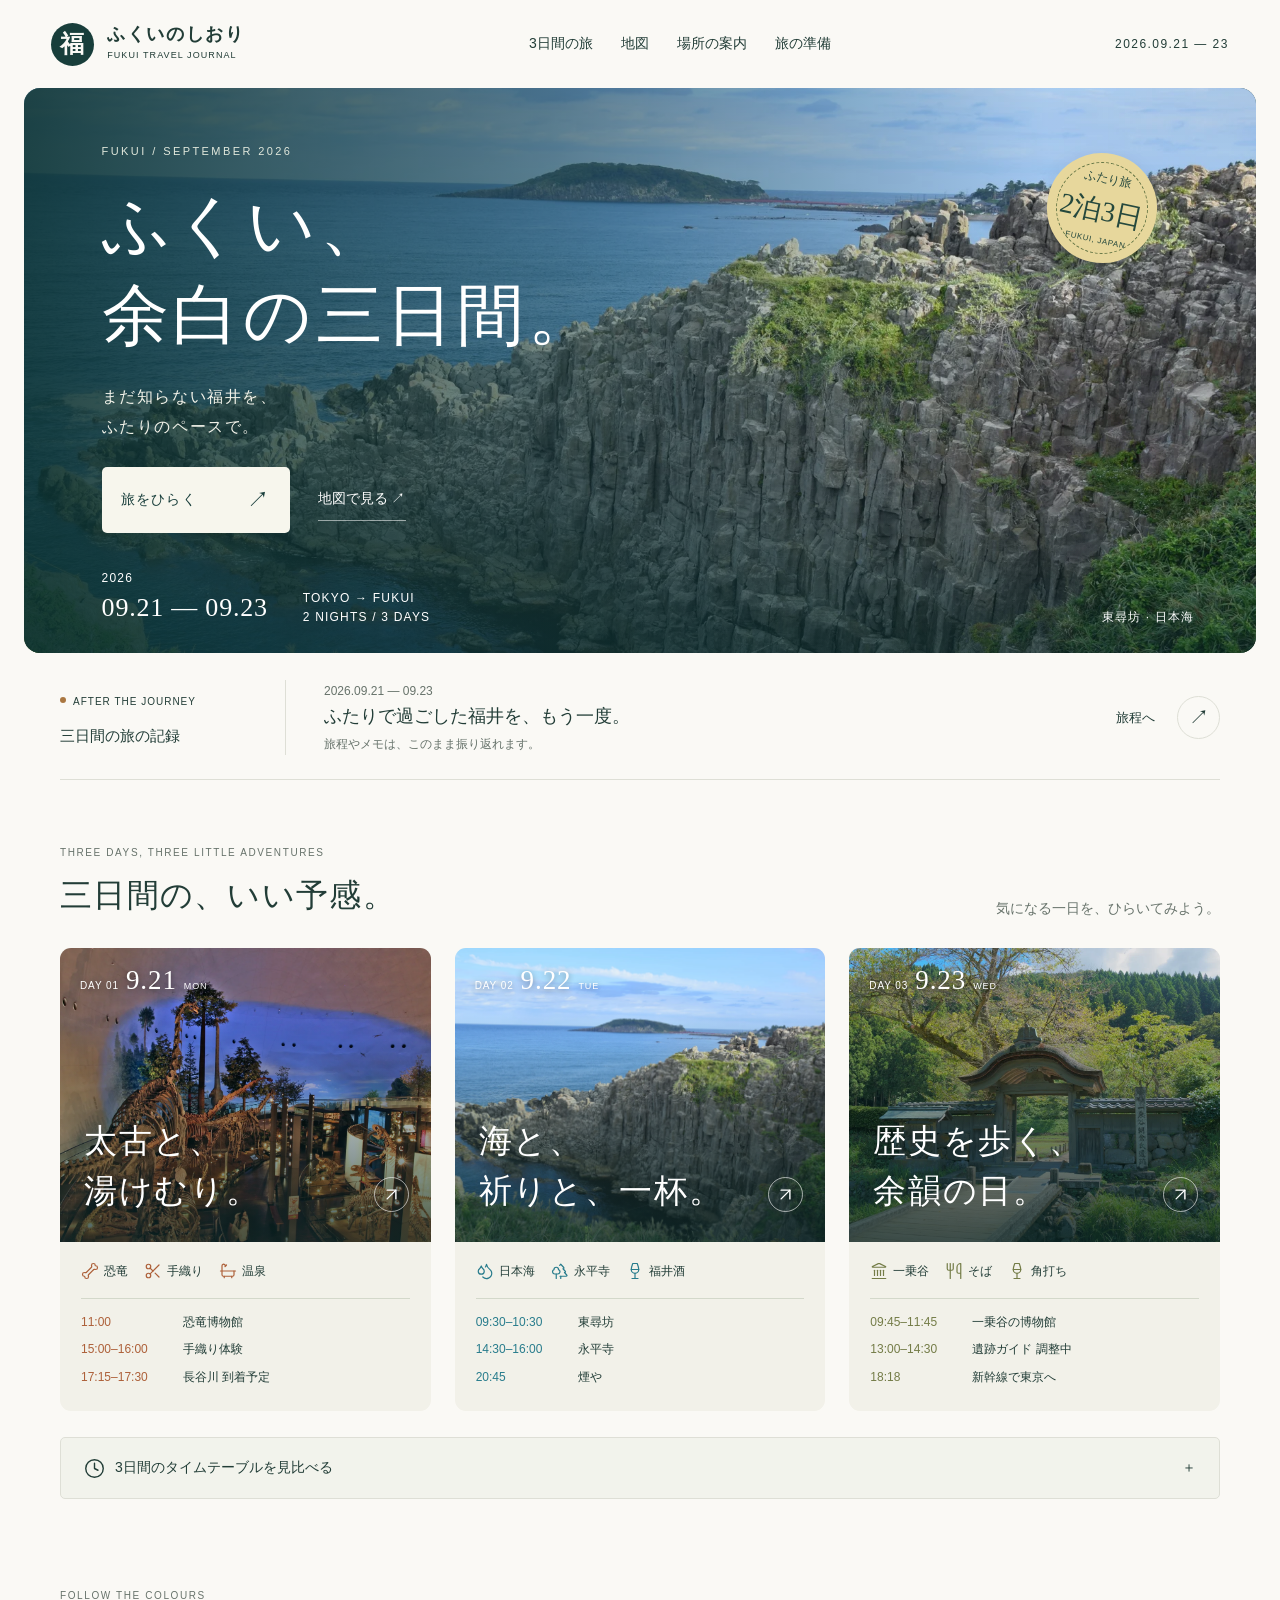
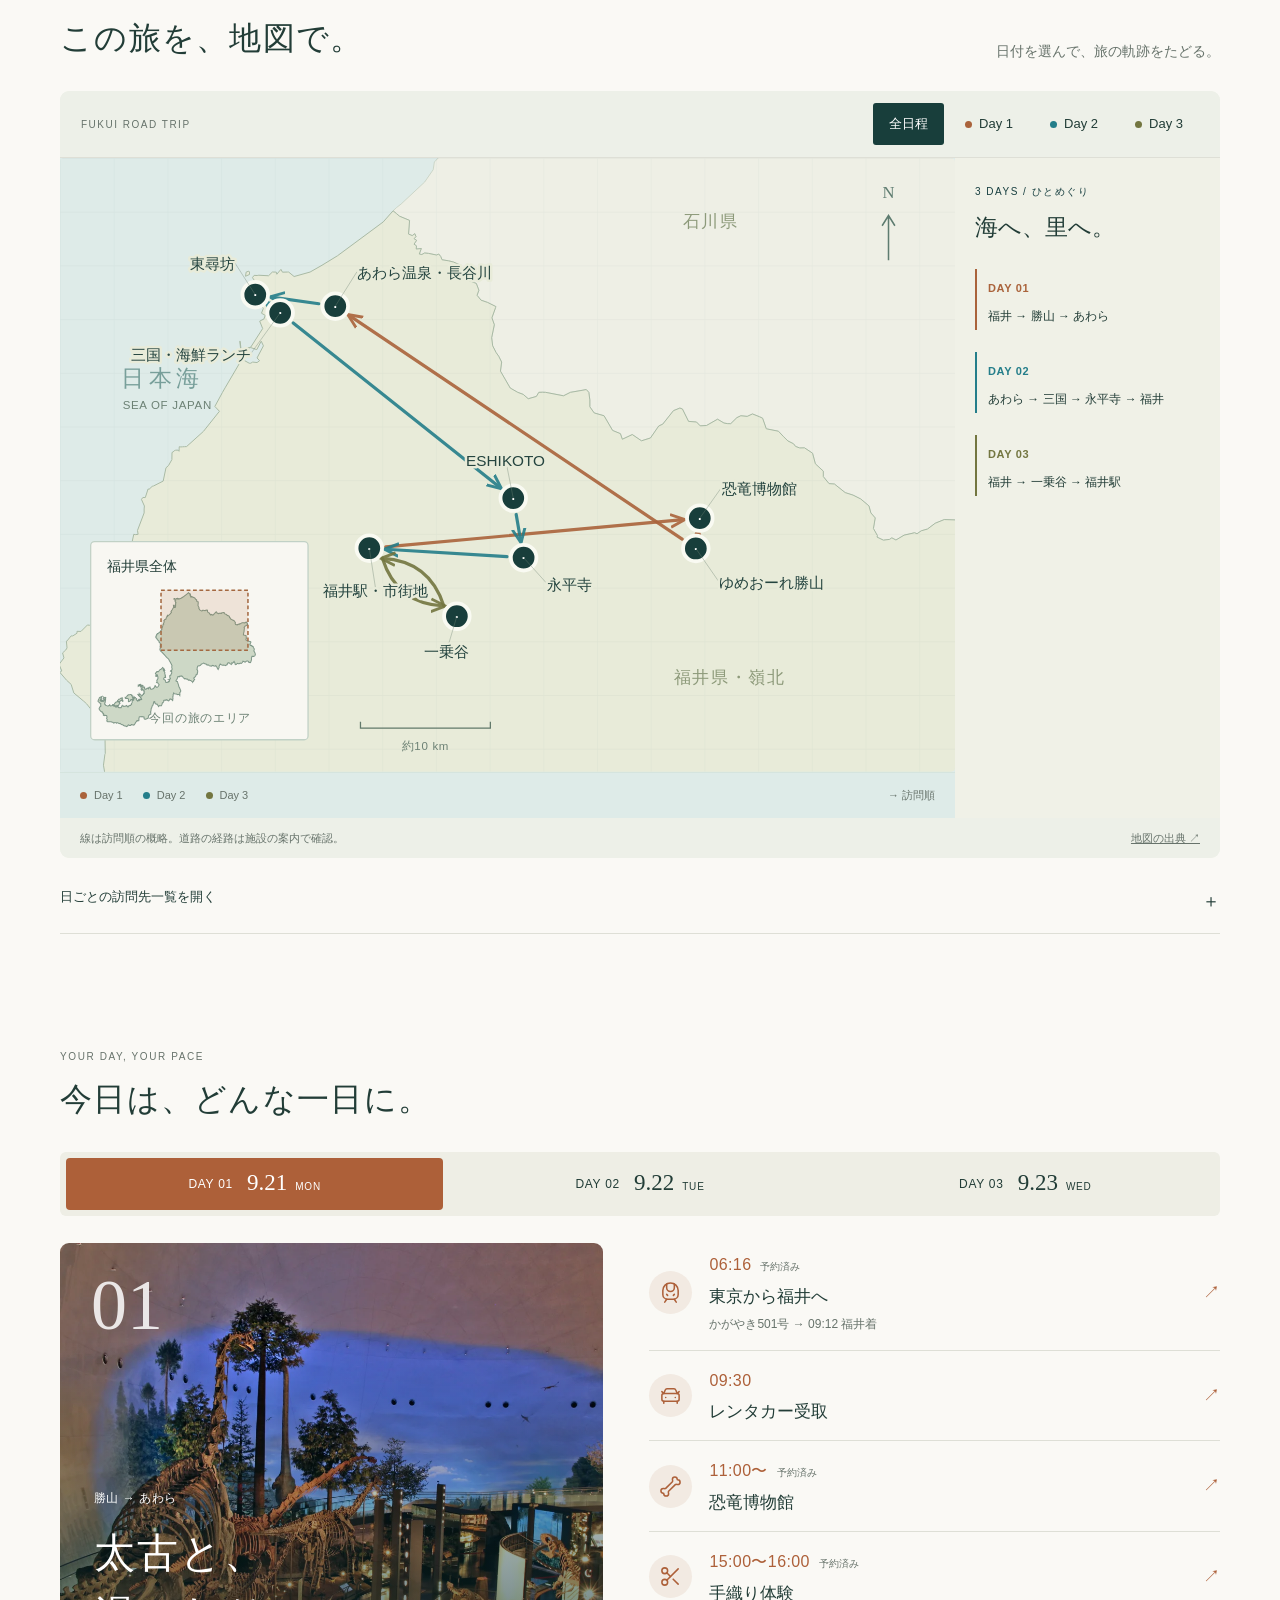
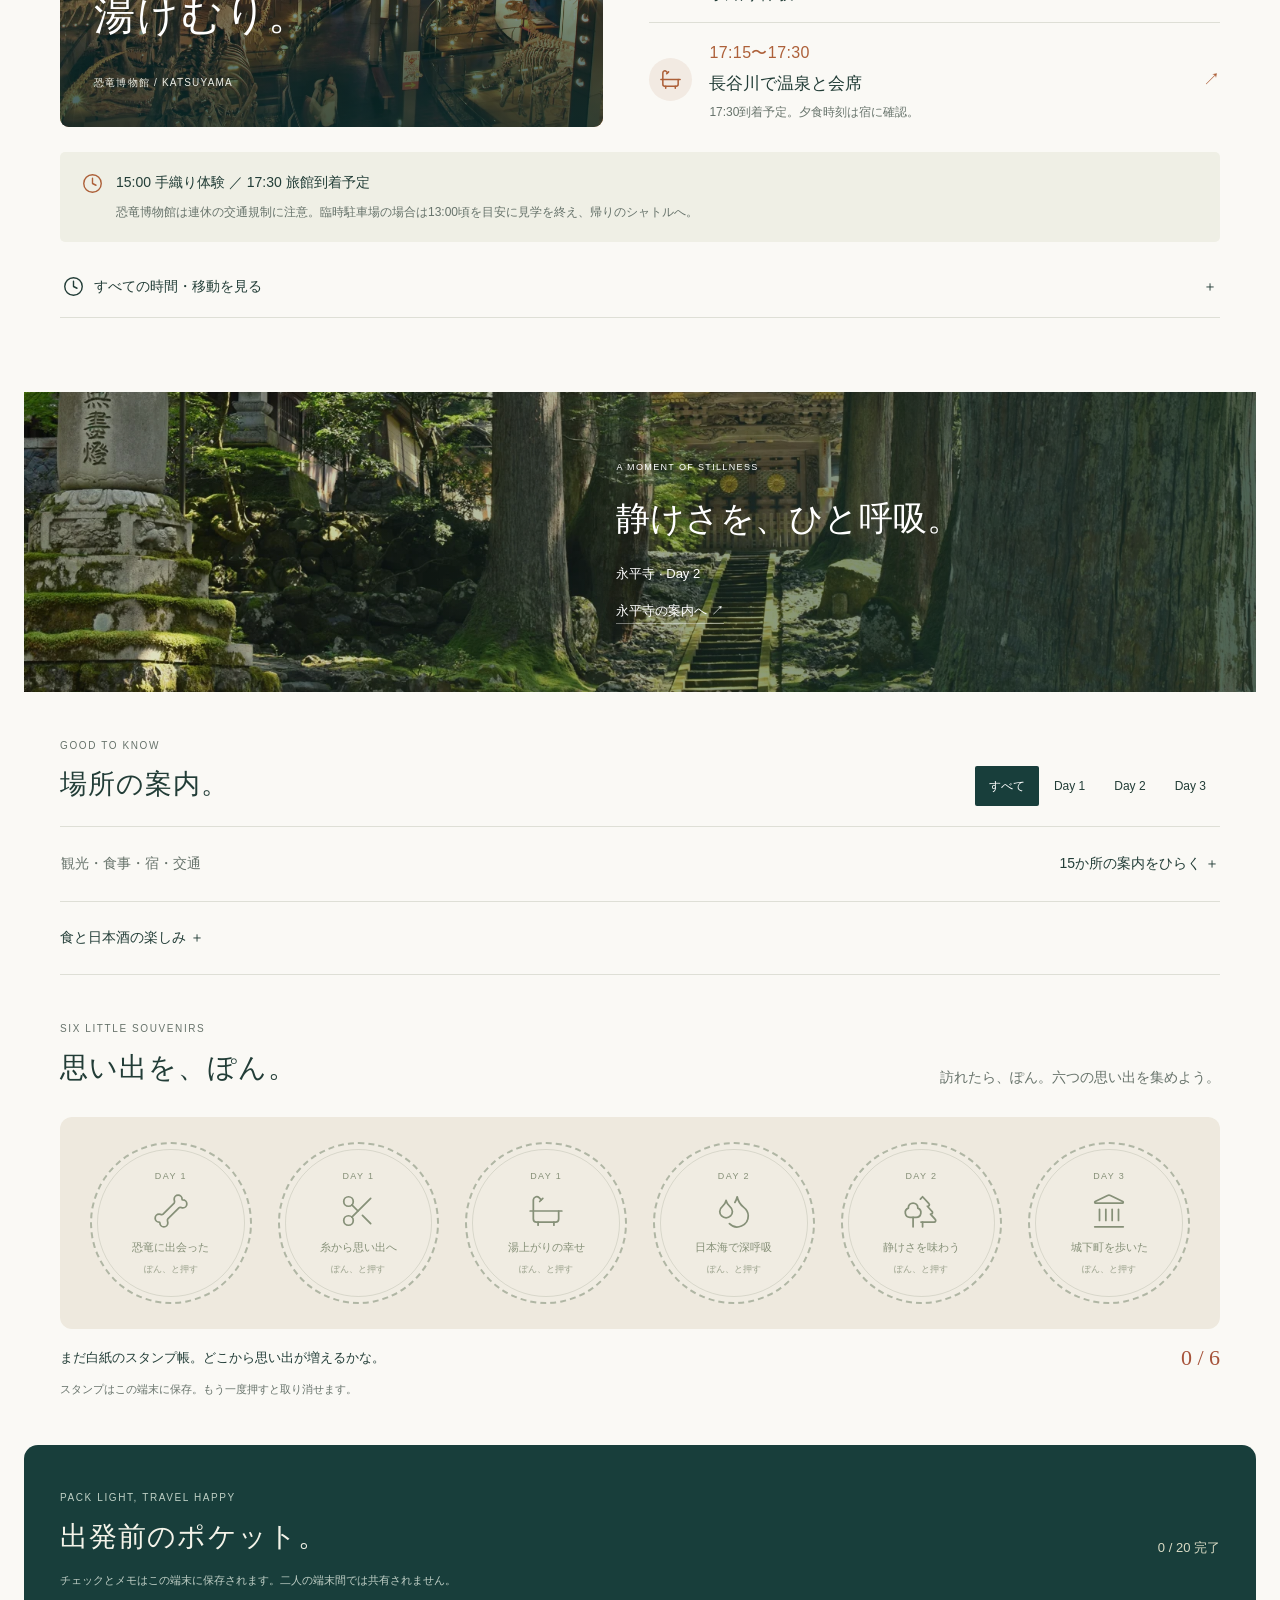
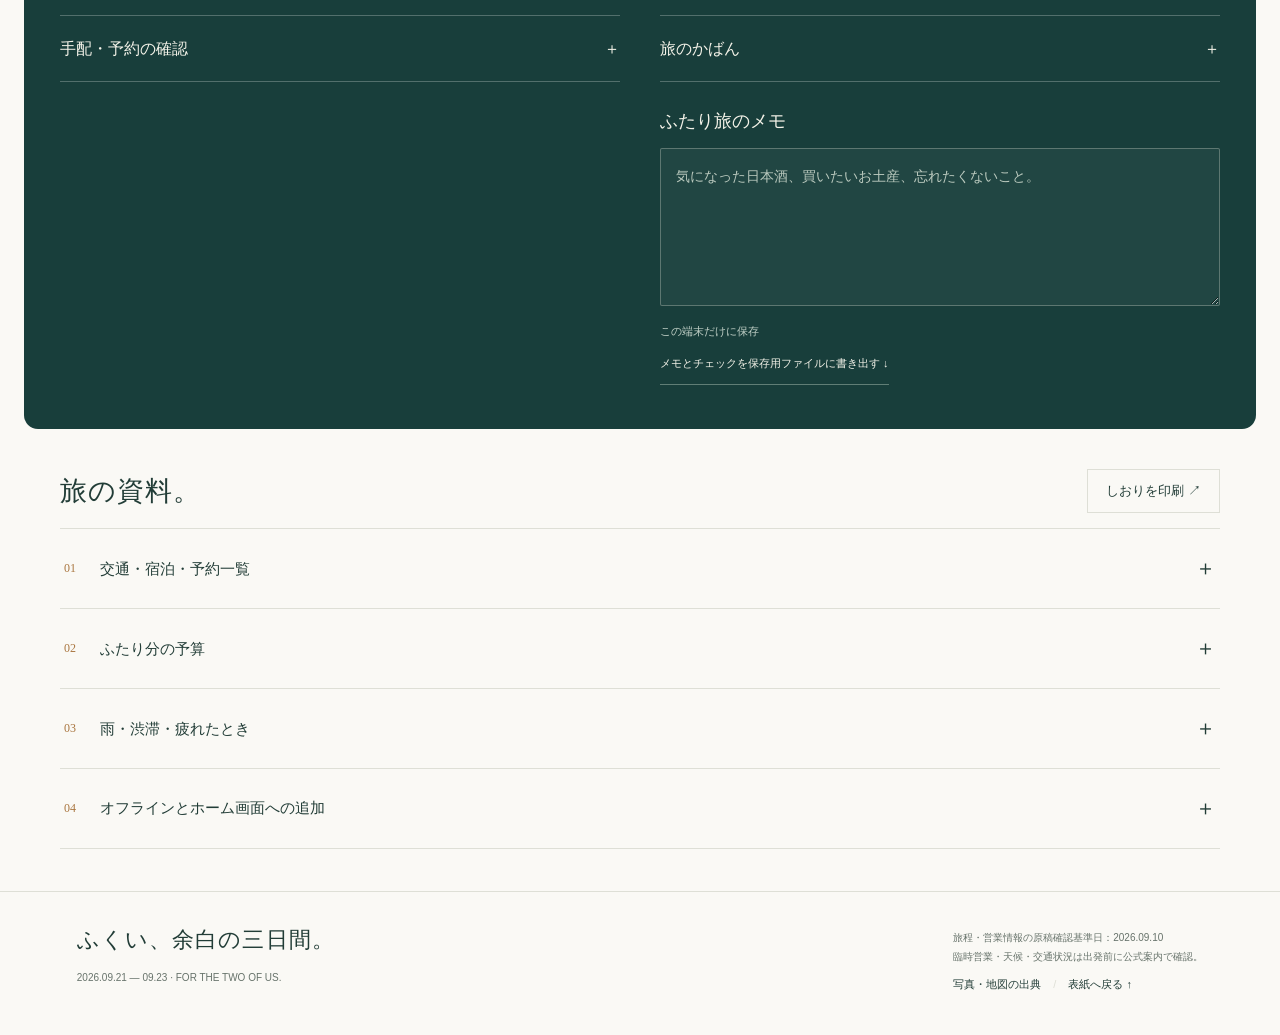
==== commit 610f93d0: "Redesign Fukui guide around visual chapters and progressive detail" ====
--- a/index.html
+++ b/index.html
@@ -6,27 +6,580 @@
 <meta name="robots" content="noindex,nofollow"><meta name="apple-mobile-web-app-capable" content="yes"><meta name="apple-mobile-web-app-title" content="ふくいのしおり">
 <title>ふくい、余白の三日間。｜2026.9.21–23</title>
 <link rel="icon" href="assets/icon-192.png" type="image/png"><link rel="apple-touch-icon" href="assets/icon-192.png"><link rel="manifest" href="manifest.webmanifest">
-<link rel="preload" as="image" href="assets/tojinbo.webp" fetchpriority="high"><link rel="stylesheet" href="style.css">
+<link rel="preload" as="image" href="assets/tojinbo.webp" fetchpriority="high"><link rel="stylesheet" href="style.css"><link rel="stylesheet" href="visual.css">
 <script src="trip-data.js" defer></script><script src="app.js" defer></script><script src="journey-extras.js" defer></script>
 </head>
 <body>
 <a class="skip-link" href="#journey">旅程へスキップ</a>
-<header class="site-header"><a class="brand" href="#top" aria-label="ふくいのしおり 表紙へ"><span class="brand-mark">福</span><span>ふくいのしおり<small>FUKUI TRAVEL JOURNAL</small></span></a><nav aria-label="メインナビ"><a href="#journey">三日間の旅程</a><a href="#timetable">全日程早見表</a><a href="#route">旅の地図</a><a href="#preparation">旅の準備</a></nav><span class="header-date">2026.09.21 — 23</span></header>
+<header class="site-header"><a class="brand" href="#top" aria-label="ふくいのしおり 表紙へ"><span class="brand-mark">福</span><span>ふくいのしおり<small>FUKUI TRAVEL JOURNAL</small></span></a><nav aria-label="メインナビ"><a href="#timetable">3日間の旅</a><a href="#route">地図</a><a href="#places">場所の案内</a><a href="#preparation">旅の準備</a></nav><span class="header-date">2026.09.21 — 23</span></header>
 <main id="top">
-<section class="cover" aria-label="旅の表紙"><img class="cover-photo" src="assets/tojinbo.webp" alt="青い日本海に面する東尋坊の柱状節理の断崖" width="1800" height="1200" fetchpriority="high"><div class="cover-shade"></div><div class="cover-content"><p class="eyebrow">A LITTLE JOURNEY, JUST THE TWO OF US.</p><h1>ふくい、<br>余白の<span>三日間。</span></h1><p class="cover-copy">海の青。森の静けさ。湯上がりの一杯。<br>好きなものを、ふたりのペースで。</p><a class="cover-cta" href="#journey">三日間をひらく <span>↗</span></a></div><div class="cover-bottom"><span>2026 <strong>09.21 — 09.23</strong></span><span>TOKYO → FUKUI<br>2 NIGHTS / 3 DAYS</span><span class="photo-place">東尋坊 · 日本海</span></div><span class="cover-side" aria-hidden="true">SEA, CRAFT & A LITTLE SAKE.</span></section>
-<div class="trip-ribbon"><span>ふたり旅</span><span>北陸新幹線 ＋ レンタカー</span><span>勝山・あわら・三国・永平寺・一乗谷</span><a href="#route">旅の道すじを見る ↗</a></div>
+<section class="cover" aria-label="旅の表紙"><img class="cover-photo" src="assets/tojinbo.webp" alt="青い日本海に面する東尋坊の柱状節理の断崖" width="1800" height="1200" fetchpriority="high"><div class="cover-shade"></div><div class="cover-content"><p class="eyebrow">FUKUI / SEPTEMBER 2026</p><h1>ふくい、<br>余白の<span>三日間。</span></h1><p class="cover-copy">まだ知らない福井を、<br>ふたりのペースで。</p><div class="cover-actions"><a class="cover-cta" href="#timetable">旅をひらく <span>↗</span></a><a class="cover-map" href="#route">地図で見る ↗</a></div></div><div class="cover-bottom"><span>2026 <strong>09.21 — 09.23</strong></span><span>TOKYO → FUKUI<br>2 NIGHTS / 3 DAYS</span><span class="photo-place">東尋坊 · 日本海</span></div><a class="cover-seal" href="#stamps"><span>ふたり旅</span><strong>2泊3日</strong><small>FUKUI, JAPAN</small></a></section>
+
 <section class="now-section section-wrap" id="now" aria-labelledby="now-heading"><div class="now-label"><span class="status-dot"></span><span id="journey-state">BEFORE THE JOURNEY</span><h2 id="now-heading">旅のはじまりまで</h2></div><div class="now-main" aria-live="polite"><p id="now-kicker">9月21日（月） 東京駅から出発</p><h3 id="now-title">06:16 東京発 → 09:12 福井着</h3><p id="now-note">かがやき501号。東京駅には05:45頃に到着を。</p></div><a class="round-link" href="#journey" id="now-link">旅程へ <span>↗</span></a></section>
-<section class="section-wrap summary-section" id="timetable"><div class="section-heading"><div><p class="eyebrow">THE WHOLE TRIP, AT A GLANCE</p><h2>三日間を、一枚に。</h2></div><p>朝の出発から、夜の一杯まで。<br>気になる予定を押すと、くわしい案内へ。</p></div><div class="summary-topline"><span>2026.09.21 — 23</span><span>● 固定の予約・列車　／　そのほかは計画上の目安</span></div><p class="summary-scroll-hint">左右にスワイプして、3日間を見比べる ↔</p><div class="summary-scroll" role="region" aria-label="全日程のタイムテーブル。横スクロールできます" tabindex="0"><table class="summary-table"><caption class="sr-only">2026年9月21日から23日の主要予定。朝・昼・午後・夜ごとに3日間を比較。</caption><thead><tr><th scope="col" class="summary-corner">TIME<br><span>OF DAY</span></th><th scope="col" class="summary-day-1"><span>DAY 01</span><strong>9.21<small>（月）</small></strong><em>恐竜・手織り・温泉</em></th><th scope="col" class="summary-day-2"><span>DAY 02</span><strong>9.22<small>（火）</small></strong><em>海・祈り・福井酒</em></th><th scope="col" class="summary-day-3"><span>DAY 03</span><strong>9.23<small>（水）</small></strong><em>歴史・そば・乾杯</em></th></tr></thead><tbody><tr><th scope="row"><span>早朝</span><small>出発・朝の支度</small></th><td class="summary-day-1"><a class="summary-event" href="#day-1"><span class="summary-time">05:45頃</span><strong>東京駅到着目標</strong></a><a class="summary-event" href="#day-1"><span class="summary-time">06:16<span class="summary-fixed">固定</span></span><strong>東京駅発</strong></a></td><td class="summary-day-2"><a class="summary-event" href="#place-hasegawa"><span class="summary-time">07:30または08:00</span><strong>長谷川で朝食</strong></a></td><td class="summary-day-3"><a class="summary-event" href="#day-3"><span class="summary-time">07:30〜08:30頃</span><strong>朝食・身支度</strong></a></td></tr><tr><th scope="row"><span>午前</span><small>09:00 — 12:00</small></th><td class="summary-day-1"><a class="summary-event" href="#day-1"><span class="summary-time">09:12</span><strong>福井駅着</strong></a><a class="summary-event" href="#place-car"><span class="summary-time">09:30</span><strong>レンタカー受付・受取</strong></a><a class="summary-event" href="#place-dinosaur"><span class="summary-time">11:00〜<span class="summary-fixed">固定</span></span><strong>恐竜博物館</strong></a></td><td class="summary-day-2"><a class="summary-event" href="#day-2"><span class="summary-time">09:00</span><strong>チェックアウト</strong></a><a class="summary-event" href="#place-tojinbo"><span class="summary-time">09:30〜10:30</span><strong>東尋坊散策</strong></a><a class="summary-event" href="#place-lunch"><span class="summary-time">11:00〜12:15<span class="summary-pending">未予約</span></span><strong>みくに隠居処で昼食予定</strong></a></td><td class="summary-day-3"><a class="summary-event" href="#day-3"><span class="summary-time">09:00</span><strong>ホテルチェックアウト</strong></a><a class="summary-event" href="#place-museum"><span class="summary-time">09:45〜11:45</span><strong>一乗谷朝倉氏遺跡博物館</strong></a></td></tr><tr><th scope="row"><span>昼</span><small>12:00 — 14:00</small></th><td class="summary-day-1"><a class="summary-event" href="#day-1"><span class="summary-time">13:00〜13:30</span><strong>見学終了・移動開始</strong></a><a class="summary-event" href="#day-1"><span class="summary-time">移動前後</span><strong>軽い昼食</strong></a></td><td class="summary-day-2"><a class="summary-event" href="#place-eshikoto"><span class="summary-time">13:15〜14:00</span><strong>ESHIKOTO</strong></a></td><td class="summary-day-3"><a class="summary-event" href="#day-3"><span class="summary-time">11:45〜12:45</span><strong>昼食・遺跡方面への移動</strong></a><a class="summary-event" href="#place-ruins"><span class="summary-time">13:00〜14:30<span class="summary-pending">予約調整中</span></span><strong>遺跡をガイド付きで見学予定</strong></a></td></tr><tr><th scope="row"><span>午後</span><small>14:00 — 17:00</small></th><td class="summary-day-1"><a class="summary-event" href="#place-weaving"><span class="summary-time">15:00〜16:00<span class="summary-fixed">固定</span></span><strong>手織り体験</strong></a><a class="summary-event" href="#day-1"><span class="summary-time">16:00</span><strong>勝山出発</strong></a></td><td class="summary-day-2"><a class="summary-event" href="#place-eiheiji"><span class="summary-time">14:30〜16:00</span><strong>大本山永平寺</strong></a><a class="summary-event" href="#day-2"><span class="summary-time">16:00〜17:00</span><strong>福井市へ移動・駐車</strong></a></td><td class="summary-day-3"><a class="summary-event" href="#day-3"><span class="summary-time">15:00</span><strong>一乗谷出発</strong></a><a class="summary-event" href="#place-car"><span class="summary-time">16:00〜16:30</span><strong>レンタカー返却</strong><small>返却予約は17:00</small></a><a class="summary-event" href="#place-mizumoto"><span class="summary-time">16:45〜17:15</span><strong>みずもとで角打ち</strong><small>車の返却完了後</small></a></td></tr><tr><th scope="row"><span>夜</span><small>17:00 — 帰着・就寝</small></th><td class="summary-day-1"><a class="summary-event" href="#place-hasegawa"><span class="summary-time">17:15〜17:30</span><strong>長谷川チェックイン</strong></a><a class="summary-event" href="#place-hasegawa"><span class="summary-time">夕食</span><strong>旅館の「結会席」</strong><small>夕食時刻は宿に確認</small></a></td><td class="summary-day-2"><a class="summary-event" href="#place-fujita"><span class="summary-time">17:00頃</span><strong>ホテルフジタ福井チェックイン</strong></a><a class="summary-event" href="#day-2"><span class="summary-time">17:00〜20:15</span><strong>休憩・身支度・近場の散歩</strong></a><a class="summary-event" href="#place-kemuriya"><span class="summary-time">20:45〜<span class="summary-fixed">固定</span></span><strong>煙やで夕食</strong></a></td><td class="summary-day-3"><a class="summary-event" href="#day-3"><span class="summary-time">17:45頃</span><strong>新幹線改札へ</strong></a><a class="summary-event" href="#day-3"><span class="summary-time">18:18<span class="summary-fixed">固定</span></span><strong>福井駅発</strong></a><a class="summary-event" href="#day-3"><span class="summary-time">21:20</span><strong>東京駅着</strong></a></td></tr></tbody></table></div><div class="summary-ticket"><span>RETURN TICKET</span><p><b>9.23　18:18 福井 → 21:20 東京</b><small>かがやき582号 · 指定席2名</small></p><a href="#day-3">最終日の詳細 ↗</a></div></section>
-<section class="section-wrap journey-section" id="journey"><div class="section-heading"><div><p class="eyebrow">01 / THE THREE-DAY STORY</p><h2>三日間、それぞれの楽しみ。</h2></div><p>予定をたどりながら、<br>寄り道できる余白も少し。</p></div><div class="day-tabs" aria-label="日程を選ぶ"><a href="#day-1" id="day-tab-1" class="day-tab" data-day="1"><span>DAY 01</span><strong>9.21<small>MON</small></strong><span class="tab-theme">恐竜・手織り・温泉</span></a><a href="#day-2" id="day-tab-2" class="day-tab" data-day="2"><span>DAY 02</span><strong>9.22<small>TUE</small></strong><span class="tab-theme">日本海・永平寺・福井酒</span></a><a href="#day-3" id="day-tab-3" class="day-tab" data-day="3"><span>DAY 03</span><strong>9.23<small>WED</small></strong><span class="tab-theme">一乗谷・角打ち・帰京</span></a></div><p class="time-caption">移動・到着時刻は、混雑や徒歩の余裕を含む計画上の目安です。</p><div id="day-panels"><article class="day-panel" id="day-1" aria-labelledby="day-tab-1">
-      <div class="day-intro"><div class="day-number">01<span>CHAPTER</span></div><p class="eyebrow">9.21 MON · 福井駅 → 勝山 → あわら温泉</p><h3>太古に出会い、糸を織り、<br>湯にほどける。</h3><p class="day-lead">恐竜の世界を歩き、自分の手で布を織る。<br>一日の終わりは、あわらの湯と会席に。</p><div class="day-priority"><span>この日の大切な時刻</span><strong>15:00 手織り体験 ／ 17:30 旅館到着予定</strong></div><p class="day-note">恐竜博物館は連休の交通規制に注意。臨時駐車場の場合は13:00頃を目安に見学を終え、帰りのシャトルへ。</p><div class="stay"><span>TONIGHT</span><p>越前あわら温泉 長谷川</p></div></div>
-      <ol class="timeline"><li class="event "><div class="event-time">05:45頃</div><div class="event-copy"><h4>東京駅到着目標</h4><p>朝食・飲み物は事前購入が安心</p></div></li><li class="event is-fixed"><div class="event-time">06:16<span class="fixed-label">固定</span></div><div class="event-copy"><h4>東京駅発</h4><p>かがやき501号</p></div></li><li class="event "><div class="event-time">車内</div><div class="event-copy"><h4>朝食・休憩</h4><p>早朝出発なので少し休む</p></div></li><li class="event "><div class="event-time">09:12</div><div class="event-copy"><h4>福井駅着</h4><p>東口へ移動</p></div></li><li class="event "><div class="event-time">09:30</div><div class="event-copy"><h4><a href="#place-car" class="place-jump">レンタカー受付・受取 <span aria-hidden="true">↗</span></a></h4><p>手続き、車両確認、ナビ設定</p></div></li><li class="event "><div class="event-time">09:45頃</div><div class="event-copy"><h4>勝山方面へ出発目安</h4><p>受取手続き次第で前後</p></div></li><li class="event "><div class="event-time">10:30頃</div><div class="event-copy"><h4><a href="#place-dinosaur" class="place-jump">恐竜博物館周辺到着目標 <span aria-hidden="true">↗</span></a></h4><p>入館時刻ではなく、エリア到着目標</p></div></li><li class="event is-fixed"><div class="event-time">11:00〜<span class="fixed-label">固定</span></div><div class="event-copy"><h4><a href="#place-dinosaur" class="place-jump">恐竜博物館 <span aria-hidden="true">↗</span></a></h4><p>予約済み入館枠</p></div></li><li class="event "><div class="event-time">13:00〜13:30</div><div class="event-copy"><h4>見学終了・移動開始</h4><p>臨時駐車場利用時は早めに切り上げ</p></div></li><li class="event "><div class="event-time">移動前後</div><div class="event-copy"><h4>軽い昼食</h4><p>長い飲食待ちは避ける</p></div></li><li class="event "><div class="event-time">14:30頃</div><div class="event-copy"><h4><a href="#place-weaving" class="place-jump">ゆめおーれ勝山到着目標 <span aria-hidden="true">↗</span></a></h4><p>駐車、トイレ、受付</p></div></li><li class="event is-fixed"><div class="event-time">15:00〜16:00<span class="fixed-label">固定</span></div><div class="event-copy"><h4><a href="#place-weaving" class="place-jump">手織り体験 <span aria-hidden="true">↗</span></a></h4><p>予約済み・固定</p></div></li><li class="event "><div class="event-time">16:00</div><div class="event-copy"><h4>勝山出発</h4><p>終了後は追加観光を入れない</p></div></li><li class="event "><div class="event-time">17:15〜17:30</div><div class="event-copy"><h4><a href="#place-hasegawa" class="place-jump">長谷川チェックイン <span aria-hidden="true">↗</span></a></h4><p>予約上の予定は17:30</p></div></li><li class="event "><div class="event-time">到着後</div><div class="event-copy"><h4>温泉・休憩</h4><p>夕食時刻に合わせる</p></div></li><li class="event "><div class="event-time">夕食</div><div class="event-copy"><h4><a href="#place-hasegawa" class="place-jump">旅館の「結会席」 <span aria-hidden="true">↗</span></a></h4><p>19:00希望の場合は宿へ確認</p></div></li><li class="event "><div class="event-time">夜</div><div class="event-copy"><h4>温泉・部屋で休憩</h4><p>翌日に疲れを残さない</p></div></li></ol></article><article class="day-panel" id="day-2" aria-labelledby="day-tab-2">
-      <div class="day-intro"><div class="day-number">02<span>CHAPTER</span></div><p class="eyebrow">9.22 TUE · あわら → 三国 → 永平寺町 → 福井市</p><h3>海から、<br>酒と祈りの里へ。</h3><p class="day-lead">日本海の青と、三国の旬の魚。<br>川辺の酒文化から、静かな永平寺へ。</p><div class="day-priority"><span>この日の大切な時刻</span><strong>14:00 ESHIKOTO出発目安 ／ 20:45 煙や</strong></div><p class="day-note">昼食や移動が遅れたら、ESHIKOTOのカフェを省略。ホテル到着後の休憩を大切に。運転する人は試飲をしません。</p><div class="stay"><span>TONIGHT</span><p>ホテルフジタ福井</p></div></div>
-      <ol class="timeline"><li class="event "><div class="event-time">07:30または08:00</div><div class="event-copy"><h4><a href="#place-hasegawa" class="place-jump">長谷川で朝食 <span aria-hidden="true">↗</span></a></h4><p>開始時刻は宿に確認</p></div></li><li class="event "><div class="event-time">08:30〜09:00</div><div class="event-copy"><h4>支度・精算</h4><p>入湯税等の追加精算を確認</p></div></li><li class="event "><div class="event-time">09:00</div><div class="event-copy"><h4>チェックアウト</h4><p>東尋坊へ</p></div></li><li class="event "><div class="event-time">09:30〜10:30</div><div class="event-copy"><h4><a href="#place-tojinbo" class="place-jump">東尋坊散策 <span aria-hidden="true">↗</span></a></h4><p>陸上から景色を楽しむ</p></div></li><li class="event "><div class="event-time">10:30〜11:00</div><div class="event-copy"><h4>三国の昼食店へ移動</h4><p>駐車・受付込み</p></div></li><li class="event "><div class="event-time">11:00〜12:15</div><div class="event-copy"><h4><a href="#place-lunch" class="place-jump">みくに隠居処で昼食予定 <span aria-hidden="true">↗</span></a></h4><p>未予約。事前予約を優先</p></div></li><li class="event "><div class="event-time">12:15〜13:15</div><div class="event-copy"><h4><a href="#place-eshikoto" class="place-jump">ESHIKOTOへ移動 <span aria-hidden="true">↗</span></a></h4><p>混雑・駐車を含む計画枠</p></div></li><li class="event "><div class="event-time">13:15〜14:00</div><div class="event-copy"><h4><a href="#place-eshikoto" class="place-jump">ESHIKOTO <span aria-hidden="true">↗</span></a></h4><p>酒の買い物、景色、空いていればカフェ</p></div></li><li class="event "><div class="event-time">14:00〜14:30</div><div class="event-copy"><h4><a href="#place-eiheiji" class="place-jump">永平寺へ移動 <span aria-hidden="true">↗</span></a></h4><p>駐車・徒歩込み</p></div></li><li class="event "><div class="event-time">14:30〜16:00</div><div class="event-copy"><h4><a href="#place-eiheiji" class="place-jump">大本山永平寺 <span aria-hidden="true">↗</span></a></h4><p>約90分</p></div></li><li class="event "><div class="event-time">16:00〜17:00</div><div class="event-copy"><h4>福井市へ移動・駐車</h4><p>ホテルへ</p></div></li><li class="event "><div class="event-time">17:00頃</div><div class="event-copy"><h4><a href="#place-fujita" class="place-jump">ホテルフジタ福井チェックイン <span aria-hidden="true">↗</span></a></h4><p>以降は徒歩移動</p></div></li><li class="event "><div class="event-time">17:00〜20:15</div><div class="event-copy"><h4>休憩・身支度・近場の散歩</h4><p>必要なら早めに少量の軽食</p></div></li><li class="event "><div class="event-time">20:20頃</div><div class="event-copy"><h4>ホテル出発</h4><p>徒歩で煙やへ</p></div></li><li class="event is-fixed"><div class="event-time">20:45〜<span class="fixed-label">固定</span></div><div class="event-copy"><h4><a href="#place-kemuriya" class="place-jump">煙やで夕食 <span aria-hidden="true">↗</span></a></h4><p>予約済み・固定</p></div></li><li class="event "><div class="event-time">食後</div><div class="event-copy"><h4>徒歩でホテルへ</h4><p>二軒目は基本旅程に入れない</p></div></li></ol></article><article class="day-panel" id="day-3" aria-labelledby="day-tab-3">
-      <div class="day-intro"><div class="day-number">03<span>CHAPTER</span></div><p class="eyebrow">9.23 WED · 福井市 → 一乗谷 → 福井駅 → 東京</p><h3>城下町の記憶と、<br>帰り際の一杯。</h3><p class="day-lead">一乗谷の暮らしに、ゆっくり思いを巡らす。<br>車を返したら、福井の酒でもう一度乾杯。</p><div class="day-priority"><span>この日の大切な時刻</span><strong>15:00 一乗谷出発 ／ 返却目標16:00〜16:30</strong></div><p class="day-note">一乗谷ガイドは予約調整中。手配できなければ同じ時間帯に自主見学。帰路が混んだら駅の角打ちを省略します。</p><div class="stay"><span>HOMEWARD</span><p>18:18 福井発 → 21:20 東京着</p></div></div>
-      <ol class="timeline"><li class="event "><div class="event-time">07:30〜08:30頃</div><div class="event-copy"><h4>朝食・身支度</h4><p>朝食場所は未確定</p></div></li><li class="event "><div class="event-time">09:00</div><div class="event-copy"><h4>ホテルチェックアウト</h4><p>荷物をレンタカーへ</p></div></li><li class="event "><div class="event-time">09:00〜09:45</div><div class="event-copy"><h4>一乗谷へ移動</h4><p>駐車・入館準備込み</p></div></li><li class="event "><div class="event-time">09:45〜11:45</div><div class="event-copy"><h4><a href="#place-museum" class="place-jump">一乗谷朝倉氏遺跡博物館 <span aria-hidden="true">↗</span></a></h4><p>約2時間を確保</p></div></li><li class="event "><div class="event-time">11:45〜12:45</div><div class="event-copy"><h4>昼食・遺跡方面への移動</h4><p>食事だけで1時間使わない</p></div></li><li class="event "><div class="event-time">12:45頃</div><div class="event-copy"><h4><a href="#place-ruins" class="place-jump">ガイド集合場所到着目標 <span aria-hidden="true">↗</span></a></h4><p>集合場所は予約時に確定</p></div></li><li class="event "><div class="event-time">13:00〜14:30</div><div class="event-copy"><h4><a href="#place-ruins" class="place-jump">遺跡をガイド付きで見学予定 <span aria-hidden="true">↗</span></a></h4><p>ガイド未予約</p></div></li><li class="event "><div class="event-time">14:30〜15:00</div><div class="event-copy"><h4>トイレ・車へ移動・調整時間</h4><p>長い追加散策はしない</p></div></li><li class="event "><div class="event-time">15:00</div><div class="event-copy"><h4>一乗谷出発</h4><p>基本の出発締切</p></div></li><li class="event "><div class="event-time">15:35〜15:55頃</div><div class="event-copy"><h4><a href="#place-fuel" class="place-jump">福井市内で給油 <span aria-hidden="true">↗</span></a></h4><p>道路状況で前後</p></div></li><li class="event "><div class="event-time">16:00〜16:30</div><div class="event-copy"><h4><a href="#place-car" class="place-jump">レンタカー返却 <span aria-hidden="true">↗</span></a></h4><p>予約上は17:00</p></div></li><li class="event "><div class="event-time">16:45〜17:15</div><div class="event-copy"><h4><a href="#place-mizumoto" class="place-jump">みずもとで角打ち <span aria-hidden="true">↗</span></a></h4><p>返却完了後。混雑時は省略</p></div></li><li class="event "><div class="event-time">17:15〜17:40</div><div class="event-copy"><h4>土産・軽食・トイレ</h4><p>買い物を終える</p></div></li><li class="event "><div class="event-time">17:45頃</div><div class="event-copy"><h4>新幹線改札へ</h4><p>ホーム・号車を確認</p></div></li><li class="event is-fixed"><div class="event-time">18:18<span class="fixed-label">固定</span></div><div class="event-copy"><h4>福井駅発</h4><p>かがやき582号</p></div></li><li class="event "><div class="event-time">21:20</div><div class="event-copy"><h4>東京駅着</h4><p>旅行終了</p></div></li></ol></article></div></section>
-<section class="forest-interlude"><img src="assets/eiheiji.webp" alt="緑の杉木立に囲まれた永平寺の建物" loading="lazy" width="1600" height="1067"><div><p class="eyebrow">A MOMENT OF STILLNESS</p><h2>急がない時間も、<br>旅の目的に。</h2><p>永平寺の回廊で、深呼吸。<br>Day 2 · 14:30–16:00</p><a href="#place-eiheiji" class="place-jump">永平寺の案内へ ↗</a></div></section>
-<section class="section-wrap" id="route"><div class="section-heading"><div><p class="eyebrow">02 / FOLLOW THE THREAD</p><h2>海へ、里へ。旅の道すじ。</h2></div><p>福井県の地図に、三色の旅の軌跡。<br>日付や地点を選んで、道すじをたどろう。</p></div><div class="map-tool"><div class="map-toolbar"><span class="eyebrow">OUR LITTLE ROAD TRIP</span><div class="map-filters" role="group" aria-label="地図の日程"><button type="button" data-map-day="all" aria-pressed="true">全日程</button><button type="button" data-map-day="1" aria-pressed="false" style="--route-color:#aa633b"><i aria-hidden="true"></i>Day 1</button><button type="button" data-map-day="2" aria-pressed="false" style="--route-color:#247e8a"><i aria-hidden="true"></i>Day 2</button><button type="button" data-map-day="3" aria-pressed="false" style="--route-color:#737640"><i aria-hidden="true"></i>Day 3</button></div></div><div class="map-layout"><div class="map-surface" tabindex="0" role="region" aria-label="福井県の旅の地図。拡大時は左右にスクロールできます"><button class="map-zoom" id="map-zoom" type="button" aria-pressed="false">地図を拡大 ＋</button><svg class="fukui-map" viewBox="0 0 700 480" aria-labelledby="map-svg-title map-svg-desc"><title id="map-svg-title">福井県の北部・嶺北を巡る3日間の地図</title><desc id="map-svg-desc">北が上。Day 1は福井から東の勝山、北西のあわら。Day 2は西の東尋坊と三国から南東のESHIKOTO・永平寺を経て福井。Day 3は南東の一乗谷と福井を往復。線は訪問順を示し、道路の経路ではありません。</desc><defs><clipPath id="map-clip"><rect width="700" height="480" rx="3"/></clipPath><marker id="arrow-1" viewBox="0 0 10 10" refX="8" refY="5" markerWidth="5" markerHeight="5" orient="auto-start-reverse"><path d="M0,1 L9,5 L0,9" fill="none" stroke="#aa633b" stroke-width="1.8"/></marker><marker id="arrow-2" viewBox="0 0 10 10" refX="8" refY="5" markerWidth="5" markerHeight="5" orient="auto-start-reverse"><path d="M0,1 L9,5 L0,9" fill="none" stroke="#247e8a" stroke-width="1.8"/></marker><marker id="arrow-3" viewBox="0 0 10 10" refX="8" refY="5" markerWidth="5" markerHeight="5" orient="auto-start-reverse"><path d="M0,1 L9,5 L0,9" fill="none" stroke="#737640" stroke-width="1.8"/></marker><pattern id="map-grid" width="42" height="42" patternUnits="userSpaceOnUse"><path d="M42,0 H0 V42" fill="none" stroke="#547e7911" stroke-width="1"/></pattern></defs><g clip-path="url(#map-clip)"><rect width="700" height="480" fill="#deebe8"/><path d="M-841.5,898.2 L-842.9,895.4 L-847.5,895.2 L-857.1,897.0 L-867.5,902.0 L-870.9,900.1 L-872.8,900.8 L-875.0,900.6 L-878.0,900.4 L-878.8,900.4 L-886.0,906.1 L-890.6,907.6 L-893.7,912.2 L-898.3,911.8 L-905.2,916.2 L-908.1,922.1 L-912.3,925.6 L-916.3,922.3 L-918.7,923.2 L-922.4,923.9 L-927.1,924.6 L-934.3,926.1 L-937.4,926.2 L-942.1,926.2 L-943.9,923.7 L-945.5,916.5 L-953.0,909.0 L-952.5,907.4 L-950.2,903.1 L-949.3,897.5 L-952.2,893.3 L-953.3,889.7 L-958.2,887.5 L-963.1,884.4 L-965.4,878.6 L-970.0,874.6 L-974.8,871.4 L-976.8,871.7 L-983.2,868.4 L-984.0,864.3 L-992.1,854.1 L-995.5,854.5 L-995.0,851.9 L-1000.1,845.4 L-1000.8,842.6 L-1005.0,842.3 L-1008.1,840.7 L-1007.1,834.6 L-1005.9,834.8 L-1000.7,830.8 L-997.7,825.4 L-997.4,813.2 L-994.1,810.7 L-992.1,807.3 L-991.4,805.0 L-992.1,799.6 L-992.6,796.7 L-992.9,786.6 L-997.0,785.6 L-997.0,778.9 L-996.5,772.3 L-999.0,769.6 L-996.4,761.6 L-993.4,759.8 L-992.1,759.8 L-991.1,760.2 L-986.8,758.8 L-982.8,760.7 L-984.6,762.8 L-983.4,763.9 L-980.8,762.8 L-980.9,770.5 L-981.5,774.5 L-979.5,774.2 L-978.3,773.2 L-977.1,773.6 L-975.1,772.5 L-971.6,775.4 L-967.0,772.0 L-961.7,775.3 L-945.1,774.8 L-935.3,770.1 L-934.1,770.2 L-927.2,767.2 L-920.6,764.0 L-917.0,762.1 L-906.2,753.3 L-906.1,748.3 L-907.3,747.3 L-907.5,744.6 L-905.9,744.7 L-906.3,743.8 L-905.8,741.4 L-905.0,742.0 L-903.3,741.1 L-901.5,741.1 L-901.0,740.4 L-899.4,733.4 L-896.0,734.3 L-894.0,732.3 L-890.4,726.6 L-888.8,723.0 L-885.3,723.5 L-883.1,725.1 L-878.0,723.7 L-876.7,724.1 L-875.0,722.7 L-873.3,721.2 L-871.7,721.4 L-868.7,721.9 L-864.6,721.6 L-863.4,721.9 L-862.2,724.4 L-859.3,724.2 L-854.8,726.2 L-847.9,723.2 L-848.0,717.9 L-842.7,712.2 L-839.7,712.5 L-837.3,714.2 L-832.7,711.0 L-819.6,705.1 L-818.9,703.2 L-818.1,699.5 L-815.9,700.4 L-812.1,693.7 L-811.6,693.5 L-810.8,693.4 L-808.3,693.5 L-800.4,687.7 L-795.9,680.2 L-798.4,672.6 L-796.8,669.3 L-795.1,669.2 L-790.8,671.2 L-790.8,668.3 L-790.6,668.0 L-789.4,665.9 L-787.6,667.3 L-780.8,666.7 L-779.8,664.9 L-778.6,664.9 L-774.6,662.4 L-773.0,664.5 L-763.8,662.0 L-762.3,662.5 L-752.1,654.2 L-753.0,653.8 L-753.1,651.6 L-748.8,649.1 L-747.3,654.2 L-743.5,657.5 L-738.3,655.0 L-736.4,655.1 L-733.8,654.2 L-733.4,653.4 L-732.0,653.7 L-725.6,652.1 L-724.3,647.4 L-722.6,649.0 L-717.6,648.9 L-716.2,646.0 L-710.5,646.3 L-705.8,643.4 L-705.8,639.8 L-702.7,641.8 L-701.4,641.6 L-698.1,638.1 L-697.3,638.0 L-695.3,641.2 L-693.4,641.0 L-688.3,642.1 L-673.0,633.1 L-674.2,630.3 L-674.4,626.8 L-671.4,624.8 L-669.5,628.3 L-667.2,630.1 L-660.8,636.7 L-659.5,639.2 L-658.5,638.3 L-657.1,640.6 L-652.4,646.3 L-649.7,649.6 L-647.2,649.7 L-646.5,647.1 L-645.1,647.2 L-643.9,647.3 L-642.1,649.8 L-644.6,651.6 L-645.2,653.3 L-645.6,653.6 L-646.0,654.2 L-646.3,655.4 L-640.4,664.0 L-638.0,663.8 L-636.0,663.6 L-633.8,663.6 L-630.9,666.3 L-625.5,666.3 L-625.5,676.8 L-624.7,680.1 L-621.9,678.6 L-619.1,682.2 L-615.9,681.2 L-615.3,682.7 L-612.8,685.0 L-612.3,689.6 L-611.9,696.8 L-613.4,702.9 L-613.4,705.6 L-613.9,708.5 L-612.6,708.5 L-610.9,707.0 L-609.7,707.1 L-604.7,711.1 L-598.7,714.9 L-596.9,714.6 L-593.8,720.6 L-595.4,722.3 L-596.1,721.0 L-597.5,727.6 L-601.3,735.0 L-601.8,738.3 L-601.9,742.8 L-601.7,748.3 L-598.5,756.3 L-600.5,755.9 L-602.3,757.8 L-606.4,759.6 L-609.0,754.6 L-612.1,754.2 L-611.7,751.9 L-610.5,752.2 L-607.9,748.3 L-607.3,748.1 L-606.7,744.0 L-608.3,743.6 L-611.7,742.9 L-612.6,741.9 L-618.2,748.3 L-619.1,748.7 L-619.6,748.7 L-619.7,748.5 L-619.8,748.3 L-623.8,745.8 L-623.9,748.3 L-623.9,749.6 L-626.9,752.2 L-628.1,751.5 L-630.3,751.1 L-634.3,757.1 L-642.8,769.1 L-649.7,789.2 L-652.0,804.1 L-658.2,808.0 L-661.6,811.6 L-665.2,817.0 L-669.6,823.6 L-680.5,830.8 L-686.8,842.6 L-687.3,844.6 L-699.2,860.0 L-704.0,874.0 L-703.8,885.6 L-701.6,889.8 L-698.7,897.0 L-695.6,895.7 L-693.9,898.5 L-691.1,897.7 L-690.3,895.7 L-688.8,896.0 L-685.0,892.0 L-683.4,882.1 L-689.2,877.8 L-688.7,874.0 L-684.8,869.3 L-683.2,869.3 L-680.1,868.1 L-674.5,864.0 L-672.6,864.1 L-670.8,864.0 L-666.1,854.5 L-667.0,843.3 L-665.8,843.7 L-659.8,848.1 L-654.8,845.0 L-655.3,842.6 L-655.3,841.1 L-653.2,841.2 L-651.0,837.1 L-649.7,837.8 L-647.5,834.6 L-645.0,828.1 L-642.5,828.5 L-641.7,840.1 L-645.8,840.0 L-649.6,842.6 L-647.4,845.0 L-649.7,846.2 L-649.7,848.1 L-649.0,849.8 L-644.9,852.4 L-646.0,854.5 L-646.1,861.0 L-640.5,864.0 L-638.7,863.8 L-631.8,864.6 L-629.9,865.5 L-625.0,871.5 L-630.4,875.1 L-635.1,878.8 L-642.4,876.2 L-643.1,880.7 L-646.9,878.9 L-646.8,875.8 L-645.4,872.8 L-649.7,870.6 L-651.4,871.0 L-657.9,877.8 L-658.7,888.5 L-652.1,899.7 L-649.7,899.7 L-644.4,901.1 L-641.8,900.9 L-636.5,902.2 L-634.3,902.2 L-631.0,902.0 L-629.0,904.6 L-626.9,907.5 L-627.1,911.8 L-612.0,921.9 L-611.9,922.8 L-608.8,922.3 L-592.2,926.3 L-589.8,923.2 L-585.9,915.6 L-582.8,911.5 L-581.4,911.6 L-579.8,911.4 L-577.0,919.7 L-573.5,921.1 L-572.5,927.9 L-570.1,933.4 L-571.4,936.7 L-574.0,949.1 L-578.9,951.4 L-580.0,956.5 L-579.3,960.1 L-579.1,961.7 L-585.2,962.7 L-586.1,967.3 L-584.3,965.3 L-581.9,966.5 L-584.2,970.9 L-587.4,972.1 L-584.7,973.4 L-585.7,979.3 L-590.7,986.6 L-589.3,994.1 L-587.0,993.3 L-586.2,995.4 L-584.7,994.9 L-585.3,992.8 L-583.9,992.4 L-583.2,994.4 L-581.7,994.0 L-582.1,989.7 L-581.2,990.7 L-579.9,989.5 L-578.7,989.6 L-578.8,986.7 L-577.3,986.2 L-577.6,980.5 L-574.7,979.5 L-572.3,975.2 L-568.4,971.6 L-558.5,968.2 L-559.9,965.0 L-557.8,961.9 L-558.5,960.3 L-564.0,963.1 L-562.3,959.1 L-556.3,955.7 L-556.7,951.0 L-558.4,947.1 L-555.9,949.1 L-552.8,949.1 L-552.6,950.1 L-552.0,953.1 L-549.3,952.8 L-546.5,954.3 L-541.3,951.7 L-539.0,952.4 L-537.5,951.7 L-535.6,951.7 L-534.9,953.1 L-534.4,950.0 L-529.9,950.7 L-529.3,952.8 L-526.3,956.5 L-528.0,958.9 L-531.0,960.9 L-535.2,961.2 L-535.6,963.4 L-535.6,966.3 L-529.1,965.5 L-526.7,968.2 L-525.5,966.4 L-523.4,968.0 L-522.1,966.6 L-523.4,966.0 L-522.0,962.9 L-519.8,963.0 L-518.2,965.4 L-512.1,964.3 L-514.8,957.8 L-513.7,951.9 L-509.8,947.4 L-512.2,944.5 L-509.5,939.6 L-510.7,938.7 L-511.8,940.3 L-515.2,940.8 L-513.8,936.7 L-515.0,933.9 L-518.6,931.4 L-515.7,929.8 L-513.2,923.1 L-517.9,920.8 L-523.2,926.1 L-524.7,933.5 L-526.9,936.7 L-529.4,936.6 L-535.6,933.2 L-535.7,933.4 L-539.7,934.2 L-541.8,935.0 L-546.5,934.1 L-549.0,936.7 L-549.3,937.0 L-551.7,936.7 L-554.1,935.4 L-560.5,935.7 L-560.5,934.1 L-562.2,932.5 L-560.3,930.0 L-558.1,929.7 L-561.1,923.2 L-557.6,921.9 L-556.7,917.1 L-560.7,916.2 L-562.2,910.1 L-564.3,911.0 L-562.5,914.8 L-566.0,913.3 L-568.3,902.0 L-566.0,888.0 L-562.5,881.8 L-561.0,889.0 L-558.8,891.6 L-556.7,891.6 L-549.9,885.0 L-541.7,882.0 L-535.6,877.8 L-529.9,871.0 L-525.1,871.8 L-520.7,875.4 L-516.6,874.9 L-511.0,870.5 L-512.3,867.5 L-511.8,864.9 L-510.1,868.2 L-508.7,870.8 L-498.8,861.1 L-485.8,865.2 L-485.9,860.6 L-487.0,857.2 L-484.3,853.7 L-486.3,849.8 L-483.7,850.0 L-483.0,850.2 L-479.9,849.6 L-478.4,846.5 L-477.8,842.6 L-479.0,837.8 L-477.3,837.8 L-474.3,837.8 L-473.9,837.4 L-472.6,838.0 L-471.7,837.4 L-470.6,837.4 L-467.9,835.2 L-466.1,835.5 L-464.2,828.4 L-461.4,829.0 L-458.0,826.3 L-453.3,823.3 L-452.5,827.9 L-453.8,830.8 L-452.6,835.4 L-457.6,832.2 L-458.0,835.5 L-462.5,837.1 L-459.5,842.6 L-459.9,845.0 L-465.9,850.9 L-465.0,853.9 L-462.2,864.0 L-460.8,862.7 L-458.2,860.6 L-456.6,861.3 L-456.3,860.6 L-450.0,860.6 L-448.2,864.6 L-449.6,867.0 L-449.8,870.1 L-444.7,867.9 L-444.1,870.2 L-443.0,875.1 L-437.5,874.1 L-433.5,874.8 L-432.2,874.6 L-430.8,874.8 L-450.8,882.8 L-455.1,887.0 L-457.0,893.2 L-460.5,899.7 L-465.1,913.7 L-463.4,916.7 L-452.4,925.3 L-448.2,929.8 L-442.0,932.4 L-441.5,934.8 L-442.3,936.7 L-443.7,940.0 L-441.0,952.6 L-442.4,953.3 L-444.9,952.1 L-448.3,958.3 L-456.1,971.4 L-455.9,977.0 L-451.7,983.2 L-445.5,990.5 L-446.0,991.7 L-435.3,998.5 L-431.6,998.4 L-428.6,1007.2 L-428.9,1009.6 L-421.8,1010.5 L-421.4,1010.7 L-419.0,1016.7 L-420.4,1016.6 L-421.4,1017.8 L-422.2,1021.2 L-422.3,1024.9 L-421.4,1025.2 L-418.4,1028.1 L-415.9,1030.1 L-408.3,1025.8 L-403.5,1028.2 L-398.8,1028.2 L-395.4,1029.9 L-395.0,1030.8 L-392.2,1041.0 L-392.8,1044.9 L-395.9,1050.7 L-393.0,1055.9 L-391.0,1058.2 L-391.1,1062.9 L-394.4,1069.7 L-392.5,1076.2 L-387.5,1078.7 L-372.5,1079.2 L-365.6,1079.4 L-358.6,1079.0 L-355.7,1081.2 L-350.6,1082.0 L-345.7,1082.5 L-338.4,1089.1 L-332.8,1086.0 L-331.0,1084.1 L-326.0,1085.3 L-320.8,1086.3 L-317.2,1090.0 L-314.0,1086.1 L-307.3,1087.5 L-293.2,1093.9 L-289.0,1090.8 L-279.2,1098.6 L-273.3,1100.5 L-271.2,1102.7 L-264.8,1102.3 L-262.7,1105.2 L-258.7,1109.0 L-250.7,1112.1 L-244.6,1113.3 L-235.3,1116.9 L-230.9,1114.2 L-225.7,1110.4 L-222.7,1105.2 L-220.5,1105.2 L-219.0,1103.8 L-213.0,1107.5 L-208.6,1108.2 L-202.9,1108.4 L-198.7,1103.5 L-198.7,1100.4 L-194.4,1100.2 L-193.2,1100.8 L-181.6,1105.8 L-177.3,1102.5 L-174.9,1103.5 L-173.5,1102.9 L-173.7,1106.1 L-177.7,1116.0 L-165.1,1119.9 L-163.2,1120.8 L-160.9,1123.7 L-161.2,1125.1 L-155.6,1133.6 L-153.3,1137.8 L-151.4,1140.4 L-149.3,1142.3 L-138.6,1147.1 L-136.4,1148.1 L-134.8,1155.2 L-134.1,1157.4 L-131.3,1159.6 L-130.0,1166.2 L-126.1,1168.7 L-125.8,1178.2 L-121.6,1185.6 L-116.0,1193.3 L-112.6,1195.3 L-108.1,1193.5 L-106.2,1190.8 L-99.6,1188.3 L-96.0,1181.2 L-91.6,1178.6 L-89.5,1185.5 L-93.7,1192.3 L-94.7,1197.1 L-99.8,1202.6 L-103.9,1210.7 L-103.8,1215.6 L-106.3,1219.2 L-104.8,1221.2 L-108.8,1228.1 L-111.6,1232.9 L-113.4,1232.9 L-110.5,1240.1 L-111.0,1250.1 L-118.0,1255.9 L-116.3,1262.7 L-115.6,1268.2 L-112.5,1274.0 L-108.2,1289.5 L-107.1,1293.7 L-107.4,1302.5 L-105.9,1304.0 L-104.5,1313.3 L-100.7,1323.0 L-93.7,1325.1 L-93.8,1332.1 L-97.1,1339.3 L-100.3,1345.6 L-98.3,1352.8 L-97.7,1357.3 L-99.2,1365.2 L-100.5,1370.8 L-102.4,1376.8 L-104.2,1376.7 L-106.7,1390.6 L-110.5,1398.2 L-112.4,1402.6 L-108.5,1407.6 L-110.5,1416.1 L-115.8,1424.7 L-112.2,1438.6 L-114.7,1445.5 L-116.8,1445.6 L-121.5,1445.1 L-126.0,1449.6 L-130.9,1453.2 L-129.3,1460.2 L-123.5,1464.7 L-119.5,1474.1 L-120.1,1480.1 L-114.1,1480.1 L-112.9,1490.8 L-122.1,1491.6 L-126.0,1488.4 L-126.4,1490.7 L-121.6,1495.8 L-114.8,1494.8 L-112.6,1501.7 L-112.6,1505.3 L-112.6,1506.1 L-114.1,1505.3 L-115.4,1504.5 L-115.8,1505.3 L-120.1,1515.4 L-104.6,1516.3 L-99.6,1515.5 L-99.0,1522.8 L-94.0,1523.5 L-93.9,1529.8 L-94.8,1533.4 L-96.7,1538.4 L-93.4,1540.9 L-90.0,1546.9 L-86.9,1550.6 L-85.1,1553.8 L-79.1,1555.5 L-76.0,1558.1 L-73.2,1564.6 L-75.0,1570.3 L-72.7,1579.8 L-79.1,1588.1 L-79.8,1589.9 L-82.1,1595.8 L-79.9,1606.4 L-84.0,1611.0 L-87.5,1615.0 L-83.3,1625.4 L-84.0,1627.0 L-79.1,1631.0 L-76.9,1631.6 L-74.5,1633.6 L-69.7,1636.2 L-65.5,1637.4 L-64.3,1641.1 L-67.0,1645.0 L-64.9,1646.0 L-57.0,1649.3 L-55.1,1650.8 L-46.9,1647.6 L-46.1,1644.9 L-41.4,1637.2 L-34.5,1636.3 L-32.0,1636.6 L-25.4,1631.3 L-22.6,1631.3 L-18.0,1626.1 L-16.3,1626.0 L-16.1,1634.7 L-16.4,1641.0 L-14.0,1643.0 L-15.2,1653.3 L-15.5,1660.0 L-10.8,1671.1 L-11.6,1672.9 L-2.7,1670.6 L0.2,1669.8 L2.8,1670.6 L4.4,1674.6 L7.7,1676.8 L9.1,1678.4 L12.3,1679.7 L11.2,1687.9 L22.3,1686.2 L25.4,1684.3 L29.1,1683.8 L33.9,1682.6 L35.1,1681.9 L39.4,1680.6 L42.6,1683.0 L40.1,1690.1 L42.3,1699.4 L44.2,1701.6 L49.4,1702.6 L52.4,1699.8 L53.8,1699.4 L62.8,1706.7 L63.7,1709.6 L62.6,1714.6 L61.0,1714.9 L54.9,1716.9 L47.5,1730.5 L48.3,1736.3 L52.5,1734.2 L54.4,1739.0 L57.9,1740.9 L56.5,1743.5 L57.3,1748.9 L60.6,1752.3 L65.0,1753.7 L68.6,1755.1 L67.1,1764.4 L65.0,1771.9 L65.0,1775.7 L64.0,1779.7 L66.5,1781.2 L72.5,1780.7 L72.6,1784.2 L75.1,1789.5 L81.6,1796.0 L85.2,1799.0 L88.4,1800.9 L86.0,1800.9 L77.0,1803.5 L74.1,1819.9 L70.7,1823.6 L68.5,1826.2 L64.5,1828.8 L64.0,1837.3 L55.7,1834.8 L50.8,1835.6 L50.1,1832.5 L48.1,1827.5 L43.0,1825.2 L38.2,1829.0 L35.1,1829.3 L31.2,1830.4 L30.2,1828.0 L25.1,1827.2 L24.2,1813.0 L22.7,1806.9 L20.4,1804.0 L19.1,1802.8 L15.5,1798.1 L13.1,1797.4 L10.2,1798.5 L7.2,1796.4 L4.4,1798.1 L0.4,1798.9 L-3.1,1790.4 L-12.5,1797.2 L-14.2,1801.4 L-19.6,1799.2 L-23.2,1801.5 L-30.1,1798.8 L-31.9,1794.7 L-27.6,1784.2 L-27.7,1784.0 L-27.3,1780.6 L-30.1,1779.3 L-33.5,1782.5 L-34.2,1784.2 L-35.7,1784.2 L-39.1,1784.2 L-41.3,1790.6 L-49.3,1803.1 L-52.0,1808.5 L-54.9,1808.7 L-57.3,1816.1 L-62.4,1834.5 L-66.1,1829.9 L-69.9,1828.9 L-73.0,1830.3 L-74.8,1828.9 L-79.1,1831.4 L-80.5,1831.8 L-86.4,1835.7 L-86.3,1836.6 L-88.2,1836.5 L-100.2,1837.6 L-100.0,1835.9 L-104.5,1834.1 L-108.9,1831.3 L-115.1,1829.6 L-117.9,1829.9 L-120.3,1829.0 L-125.6,1830.9 L-129.8,1828.4 L-134.9,1827.7 L-134.8,1827.5 L-133.8,1825.9 L-138.9,1824.1 L-141.5,1819.8 L-145.1,1819.0 L-147.7,1820.8 L-151.2,1817.1 L-159.3,1817.0 L-164.8,1817.9 L-167.8,1817.1 L-168.5,1815.9 L-176.6,1815.5 L-183.1,1812.7 L-185.6,1813.2 L-186.1,1812.8 L-184.1,1804.6 L-191.4,1797.4 L-193.2,1791.9 L-202.8,1788.1 L-202.8,1785.9 L-202.9,1784.2 L-202.8,1782.4 L-205.4,1782.5 L-207.5,1771.1 L-210.0,1756.3 L-209.4,1754.8 L-200.3,1745.2 L-199.8,1742.3 L-198.0,1738.6 L-194.5,1733.2 L-195.1,1726.4 L-200.5,1718.3 L-203.4,1711.5 L-207.8,1705.6 L-213.5,1705.3 L-215.0,1701.6 L-219.1,1695.5 L-221.9,1690.1 L-224.7,1685.8 L-227.0,1678.6 L-232.9,1673.1 L-240.0,1676.8 L-244.6,1667.9 L-241.1,1662.7 L-243.3,1662.0 L-244.3,1654.2 L-252.1,1649.8 L-251.4,1643.5 L-254.5,1639.4 L-252.1,1632.1 L-258.1,1623.8 L-258.8,1619.8 L-266.3,1613.7 L-268.4,1614.8 L-269.1,1612.8 L-270.1,1613.9 L-278.0,1608.0 L-282.8,1607.7 L-283.5,1599.3 L-282.3,1599.4 L-279.6,1599.3 L-281.0,1595.8 L-281.3,1592.2 L-288.1,1584.6 L-290.3,1582.9 L-293.5,1582.8 L-299.2,1578.4 L-301.9,1579.9 L-305.4,1578.4 L-307.3,1580.2 L-312.6,1586.1 L-321.1,1586.5 L-327.3,1586.7 L-324.6,1577.6 L-322.4,1578.4 L-320.7,1576.8 L-318.7,1573.2 L-316.5,1570.7 L-316.5,1567.6 L-315.9,1565.4 L-312.3,1553.3 L-311.1,1553.3 L-311.6,1548.9 L-315.4,1537.7 L-319.5,1539.2 L-322.0,1539.1 L-324.1,1538.0 L-331.8,1539.8 L-334.4,1542.9 L-336.3,1542.3 L-342.6,1532.1 L-351.6,1537.3 L-354.0,1542.1 L-351.8,1549.5 L-348.2,1549.6 L-347.0,1555.4 L-355.4,1557.2 L-358.0,1558.5 L-360.4,1557.7 L-362.2,1567.5 L-366.7,1575.2 L-365.8,1581.0 L-364.9,1579.4 L-360.7,1570.6 L-358.9,1572.9 L-361.7,1580.4 L-359.5,1580.2 L-353.5,1574.1 L-345.5,1576.5 L-344.8,1591.6 L-348.7,1595.8 L-352.1,1599.3 L-352.6,1599.7 L-361.4,1598.3 L-369.5,1600.2 L-372.2,1598.1 L-374.3,1598.4 L-377.9,1599.0 L-380.3,1601.0 L-385.6,1595.8 L-384.3,1590.2 L-395.9,1585.8 L-399.4,1581.2 L-403.1,1580.4 L-406.5,1568.7 L-414.2,1566.2 L-416.0,1567.1 L-421.4,1572.3 L-427.6,1571.1 L-429.0,1566.4 L-432.8,1564.7 L-435.9,1562.4 L-431.0,1554.6 L-432.6,1552.4 L-436.0,1547.7 L-434.7,1544.7 L-430.7,1542.9 L-431.8,1545.4 L-427.6,1541.8 L-428.6,1542.0 L-430.8,1534.2 L-433.9,1526.3 L-432.4,1523.7 L-425.1,1519.2 L-426.4,1517.4 L-430.0,1514.5 L-433.0,1513.7 L-434.9,1511.3 L-443.8,1511.4 L-453.6,1505.3 L-454.4,1504.7 L-462.2,1502.8 L-464.4,1501.7 L-471.5,1498.2 L-476.9,1495.9 L-487.7,1501.7 L-488.8,1502.7 L-493.7,1501.7 L-500.8,1493.0 L-507.0,1497.7 L-512.4,1493.2 L-514.5,1495.0 L-519.7,1492.8 L-526.2,1493.9 L-528.4,1487.8 L-530.0,1481.5 L-527.8,1476.5 L-526.4,1470.4 L-527.9,1464.3 L-531.5,1456.9 L-535.6,1454.2 L-536.5,1454.1 L-538.3,1444.7 L-535.6,1438.5 L-531.1,1436.7 L-531.5,1432.0 L-521.5,1423.5 L-515.6,1422.0 L-511.9,1419.3 L-510.5,1419.3 L-510.8,1413.7 L-509.2,1407.6 L-508.4,1406.1 L-507.0,1404.3 L-509.2,1400.1 L-517.8,1394.4 L-518.6,1394.1 L-520.3,1395.6 L-520.1,1384.2 L-516.2,1380.0 L-519.3,1375.8 L-522.5,1370.8 L-519.2,1363.0 L-519.5,1359.8 L-534.6,1359.4 L-535.6,1357.9 L-537.4,1355.9 L-538.7,1356.4 L-545.7,1356.0 L-549.9,1351.6 L-561.4,1352.0 L-565.2,1348.6 L-567.2,1342.8 L-565.5,1341.6 L-564.1,1335.9 L-575.2,1336.8 L-580.1,1339.6 L-595.3,1342.2 L-600.8,1343.9 L-602.3,1343.1 L-606.1,1345.0 L-610.6,1344.7 L-613.9,1342.4 L-617.4,1341.6 L-621.2,1334.6 L-616.8,1335.0 L-612.7,1327.3 L-609.4,1324.8 L-610.4,1313.3 L-611.3,1310.6 L-615.1,1311.7 L-618.7,1308.7 L-621.8,1307.9 L-625.0,1305.2 L-632.3,1307.0 L-639.6,1305.2 L-642.3,1305.6 L-645.9,1304.7 L-649.7,1305.3 L-659.0,1305.2 L-662.6,1304.8 L-666.2,1313.3 L-666.6,1316.1 L-670.1,1320.1 L-678.8,1322.1 L-686.3,1323.5 L-688.2,1321.1 L-691.7,1318.2 L-696.1,1313.3 L-697.5,1311.7 L-704.4,1311.2 L-702.4,1299.4 L-704.9,1290.8 L-699.3,1286.0 L-696.6,1286.1 L-693.3,1286.1 L-695.4,1276.0 L-699.3,1274.2 L-703.3,1270.0 L-708.9,1261.3 L-710.0,1261.6 L-715.2,1262.8 L-719.5,1256.4 L-724.3,1257.4 L-733.0,1249.7 L-732.9,1246.3 L-729.5,1245.4 L-723.3,1233.9 L-727.1,1219.2 L-727.8,1214.4 L-730.5,1211.6 L-739.8,1207.4 L-744.5,1208.8 L-750.8,1205.9 L-756.0,1210.3 L-763.8,1208.1 L-769.6,1207.8 L-775.5,1204.4 L-784.9,1212.6 L-789.2,1211.4 L-792.3,1215.6 L-797.4,1219.2 L-801.3,1228.5 L-804.7,1229.0 L-807.6,1232.5 L-813.4,1237.3 L-815.0,1234.0 L-816.5,1228.5 L-820.1,1223.6 L-820.8,1219.2 L-823.4,1213.8 L-823.4,1207.0 L-824.7,1206.3 L-828.2,1208.7 L-836.0,1207.5 L-840.2,1210.7 L-841.8,1209.4 L-851.6,1205.6 L-859.7,1201.3 L-865.9,1200.4 L-864.6,1191.8 L-866.4,1184.7 L-874.4,1180.7 L-875.0,1179.1 L-876.1,1176.4 L-878.0,1177.0 L-879.0,1178.2 L-882.7,1177.6 L-897.3,1171.8 L-905.3,1169.8 L-911.4,1168.7 L-921.7,1162.5 L-924.0,1160.1 L-927.2,1156.9 L-932.4,1157.7 L-943.0,1153.6 L-947.3,1147.9 L-943.1,1141.7 L-943.8,1137.3 L-941.5,1133.2 L-943.2,1125.1 L-948.9,1122.6 L-950.8,1121.2 L-949.4,1110.6 L-945.7,1106.7 L-949.4,1093.4 L-942.2,1078.7 L-943.4,1069.2 L-945.3,1059.7 L-944.0,1060.0 L-941.7,1055.7 L-938.0,1051.4 L-935.5,1044.9 L-925.4,1038.4 L-917.1,1043.4 L-912.8,1043.0 L-903.6,1053.0 L-896.7,1055.2 L-894.3,1055.1 L-886.7,1059.5 L-887.1,1063.8 L-884.6,1068.8 L-878.0,1067.9 L-875.3,1068.3 L-875.0,1068.1 L-871.0,1065.1 L-866.4,1062.6 L-863.6,1060.5 L-861.2,1060.9 L-857.5,1059.5 L-855.2,1055.4 L-849.5,1047.7 L-848.5,1042.5 L-837.7,1043.4 L-833.2,1045.2 L-830.9,1044.9 L-829.5,1030.8 L-831.1,1028.4 L-831.7,1022.9 L-831.0,1016.1 L-829.0,1006.0 L-829.8,995.6 L-831.7,994.4 L-835.6,982.9 L-836.0,977.7 L-838.1,970.2 L-842.3,968.2 L-842.8,962.7 L-840.0,962.1 L-837.0,947.8 L-845.1,943.4 L-838.6,936.7 L-834.2,930.7 L-834.9,929.8 L-836.8,917.1 L-838.8,910.4 L-842.0,906.3 L-841.5,898.2 Z M-488.7,740.9 L-490.3,737.2 L-488.5,732.7 L-487.6,727.6 L-484.9,734.1 L-488.7,740.9 Z M-438.4,835.0 L-441.4,832.3 L-440.3,828.3 L-439.5,823.8 L-438.7,820.6 L-437.1,822.6 L-436.0,833.7 L-438.4,835.0 Z M-565.6,947.5 L-565.7,943.9 L-564.2,941.9 L-557.8,943.6 L-558.0,944.9 L-565.6,947.5 Z" class="map-land "/><path d="M175.0,716.8 L181.4,714.1 L187.0,718.6 L189.4,716.6 L191.4,711.1 L194.6,712.3 L197.4,710.3 L203.4,712.4 L206.9,710.1 L212.5,712.8 L216.2,719.0 L220.0,726.2 L221.9,727.3 L225.4,728.9 L228.6,729.3 L232.2,734.4 L237.2,731.8 L245.5,736.3 L249.8,734.0 L254.1,737.0 L261.7,743.7 L263.3,742.1 L266.7,741.4 L273.7,746.7 L279.7,747.6 L280.7,748.3 L285.4,752.6 L294.0,758.3 L294.2,761.0 L289.9,767.1 L296.2,778.4 L292.6,785.6 L296.7,791.5 L299.9,797.8 L301.6,804.4 L305.5,806.4 L310.9,807.0 L316.4,803.9 L321.2,801.0 L326.0,801.0 L333.2,808.9 L326.8,819.3 L325.9,821.0 L330.2,825.8 L333.0,842.6 L332.7,846.2 L331.5,862.7 L327.7,872.4 L327.3,879.8 L328.2,887.3 L331.6,890.2 L335.1,888.1 L336.4,883.9 L341.0,883.2 L346.3,884.5 L348.6,893.0 L348.9,898.2 L353.6,899.6 L355.9,897.7 L363.3,895.2 L369.7,873.6 L373.9,873.3 L377.5,872.8 L380.3,878.4 L384.4,887.5 L386.5,898.2 L389.4,903.1 L400.3,904.5 L403.4,906.5 L403.9,910.6 L403.0,917.1 L408.1,925.0 L405.8,926.7 L402.9,925.0 L401.6,928.7 L398.1,932.7 L395.5,936.7 L391.9,945.3 L391.5,954.0 L397.2,957.9 L402.0,964.9 L404.3,972.4 L406.3,974.9 L415.6,977.7 L421.2,978.2 L423.8,991.9 L426.5,999.4 L423.4,1007.3 L418.7,1014.8 L417.1,1017.5 L419.8,1022.7 L413.6,1029.6 L413.7,1030.8 L413.7,1032.3 L422.0,1040.4 L425.3,1046.6 L430.2,1053.4 L436.4,1056.9 L439.4,1059.7 L442.7,1064.8 L443.5,1065.2 L435.6,1077.6 L425.9,1083.0 L419.5,1083.5 L417.1,1083.2 L415.4,1085.7 L414.4,1088.9 L415.1,1093.2 L415.2,1095.9 L413.5,1100.2 L411.9,1103.7 L413.6,1107.4 L418.4,1104.7 L422.6,1106.3 L422.0,1113.6 L416.9,1125.1 L415.4,1129.8 L413.3,1134.9 L414.8,1139.6 L413.1,1150.7 L409.3,1156.0 L407.5,1161.9 L405.8,1164.4 L405.3,1166.0 L401.3,1169.2 L398.4,1173.2 L394.8,1180.1 L395.5,1180.9 L399.1,1190.4 L397.9,1212.6 L400.0,1214.4 L396.9,1219.2 L389.4,1224.7 L387.6,1224.5 L385.8,1224.6 L383.9,1228.3 L383.2,1231.0 L389.5,1237.4 L391.3,1240.1 L396.4,1241.6 L396.3,1245.3 L402.1,1248.5 L403.5,1250.0 L412.3,1254.6 L414.1,1258.5 L416.8,1259.3 L417.5,1271.2 L418.5,1276.2 L414.5,1284.4 L412.5,1291.5 L410.8,1293.8 L420.2,1298.1 L423.6,1297.9 L425.8,1297.6 L436.6,1308.1 L440.5,1311.5 L443.7,1312.0 L444.4,1313.3 L444.8,1317.8 L450.9,1318.1 L452.8,1322.7 L451.8,1326.5 L452.3,1333.5 L447.9,1336.4 L444.5,1336.4 L443.0,1343.6 L441.5,1348.6 L437.4,1352.4 L436.1,1358.3 L446.9,1365.7 L440.4,1373.2 L440.7,1378.9 L440.9,1382.2 L441.0,1391.5 L438.9,1398.0 L438.9,1402.8 L441.5,1407.3 L441.5,1407.6 L435.7,1411.8 L438.5,1419.1 L440.8,1431.7 L439.5,1432.0 L438.1,1431.6 L433.9,1437.2 L428.6,1441.6 L425.4,1441.5 L421.9,1448.0 L419.8,1450.6 L418.5,1457.6 L420.3,1471.4 L425.2,1472.5 L424.0,1475.8 L421.3,1482.0 L419.1,1484.2 L419.6,1484.8 L419.2,1495.0 L420.9,1501.7 L422.2,1505.3 L422.3,1505.6 L415.1,1510.6 L417.3,1515.5 L416.7,1522.6 L416.3,1528.4 L405.8,1541.3 L403.9,1545.6 L402.8,1548.1 L398.8,1559.9 L394.1,1560.1 L390.6,1559.1 L378.6,1571.1 L380.2,1575.0 L377.5,1579.4 L377.5,1584.5 L377.5,1587.0 L377.5,1587.5 L380.3,1590.8 L377.5,1591.6 L372.7,1595.2 L373.0,1595.8 L373.1,1602.4 L370.7,1606.7 L371.8,1612.8 L368.2,1612.7 L364.0,1617.7 L357.2,1620.0 L353.5,1623.7 L347.8,1623.6 L338.2,1628.9 L334.6,1631.0 L330.6,1629.9 L323.7,1633.9 L323.0,1640.6 L314.8,1646.7 L312.2,1645.4 L303.7,1651.7 L299.3,1652.0 L296.8,1651.9 L290.9,1647.5 L286.5,1653.2 L283.2,1655.5 L281.1,1659.1 L266.5,1666.0 L263.3,1664.9 L261.5,1664.6 L260.0,1665.0 L254.3,1663.7 L252.1,1662.0 L249.7,1662.0 L246.8,1661.9 L244.6,1662.1 L243.8,1661.7 L239.9,1659.8 L238.6,1659.8 L237.2,1657.2 L232.8,1657.3 L225.4,1653.7 L223.1,1654.1 L217.5,1651.1 L214.2,1649.3 L213.0,1649.4 L211.2,1647.1 L208.6,1642.8 L207.3,1642.8 L206.0,1642.9 L203.9,1643.0 L201.3,1640.1 L201.8,1636.7 L201.8,1633.6 L190.4,1632.2 L188.9,1632.1 L183.3,1634.3 L181.8,1635.6 L176.7,1637.2 L172.3,1638.3 L162.8,1631.5 L159.1,1636.7 L157.4,1637.4 L150.2,1631.1 L149.2,1631.9 L146.4,1627.1 L144.5,1627.1 L142.6,1623.6 L142.1,1618.9 L139.0,1616.2 L134.0,1619.3 L129.2,1626.8 L125.3,1631.0 L122.3,1631.6 L117.4,1629.0 L116.2,1634.5 L119.0,1638.9 L115.8,1643.5 L117.7,1645.0 L124.8,1648.4 L130.1,1651.9 L137.2,1652.4 L142.2,1652.0 L144.3,1650.3 L146.8,1651.0 L149.2,1649.0 L152.8,1652.3 L150.3,1656.9 L153.6,1661.5 L149.2,1663.4 L143.9,1668.5 L140.6,1668.1 L136.0,1672.7 L134.4,1682.6 L132.1,1685.5 L130.6,1685.5 L128.1,1687.2 L123.8,1686.3 L121.0,1690.1 L120.1,1690.1 L116.2,1688.9 L116.3,1690.1 L119.4,1694.9 L118.0,1698.5 L122.2,1707.6 L123.8,1709.9 L120.4,1715.6 L118.4,1718.5 L112.7,1722.0 L108.9,1722.3 L106.8,1722.3 L103.2,1726.4 L95.9,1729.5 L95.3,1731.1 L94.2,1731.5 L89.9,1727.3 L85.0,1732.3 L81.7,1730.7 L80.1,1730.3 L76.5,1732.8 L71.7,1738.4 L67.3,1738.4 L62.0,1741.8 L58.1,1740.6 L57.9,1740.9 L54.4,1739.0 L52.5,1734.2 L48.3,1736.3 L47.5,1730.5 L54.9,1716.9 L61.0,1714.9 L62.6,1714.6 L63.7,1709.6 L62.8,1706.7 L53.8,1699.4 L52.4,1699.8 L49.4,1702.6 L44.2,1701.6 L42.3,1699.4 L40.1,1690.1 L42.6,1683.0 L39.4,1680.6 L35.1,1681.9 L33.9,1682.6 L29.1,1683.8 L25.4,1684.3 L22.3,1686.2 L11.2,1687.9 L12.3,1679.7 L9.1,1678.4 L7.7,1676.8 L4.4,1674.6 L2.8,1670.6 L0.2,1669.8 L-2.7,1670.6 L-11.6,1672.9 L-10.8,1671.1 L-15.5,1660.0 L-15.2,1653.3 L-14.0,1643.0 L-16.4,1641.0 L-16.1,1634.7 L-16.3,1626.0 L-18.0,1626.1 L-22.6,1631.3 L-25.4,1631.3 L-32.0,1636.6 L-34.5,1636.3 L-41.4,1637.2 L-46.1,1644.9 L-46.9,1647.6 L-55.1,1650.8 L-57.0,1649.3 L-64.9,1646.0 L-67.0,1645.0 L-64.3,1641.1 L-65.5,1637.4 L-69.7,1636.2 L-74.5,1633.6 L-76.9,1631.6 L-79.1,1631.0 L-84.0,1627.0 L-83.3,1625.4 L-87.5,1615.0 L-84.0,1611.0 L-79.9,1606.4 L-82.1,1595.8 L-79.8,1589.9 L-79.1,1588.1 L-72.7,1579.8 L-75.0,1570.3 L-73.2,1564.6 L-76.0,1558.1 L-79.1,1555.5 L-85.1,1553.8 L-86.9,1550.6 L-90.0,1546.9 L-93.4,1540.9 L-96.7,1538.4 L-94.8,1533.4 L-93.9,1529.8 L-94.0,1523.5 L-99.0,1522.8 L-99.6,1515.5 L-104.6,1516.3 L-120.1,1515.4 L-115.8,1505.3 L-115.4,1504.5 L-114.1,1505.3 L-112.6,1506.1 L-112.6,1505.3 L-112.6,1501.7 L-114.8,1494.8 L-121.6,1495.8 L-126.4,1490.7 L-126.0,1488.4 L-122.1,1491.6 L-112.9,1490.8 L-114.1,1480.1 L-120.1,1480.1 L-119.5,1474.1 L-123.5,1464.7 L-129.3,1460.2 L-130.9,1453.2 L-126.0,1449.6 L-121.5,1445.1 L-116.8,1445.6 L-114.7,1445.5 L-112.2,1438.6 L-115.8,1424.7 L-110.5,1416.1 L-108.5,1407.6 L-112.4,1402.6 L-110.5,1398.2 L-106.7,1390.6 L-104.2,1376.7 L-102.4,1376.8 L-100.5,1370.8 L-99.2,1365.2 L-97.7,1357.3 L-98.3,1352.8 L-100.3,1345.6 L-97.1,1339.3 L-93.8,1332.1 L-93.7,1325.1 L-100.7,1323.0 L-104.5,1313.3 L-105.9,1304.0 L-107.4,1302.5 L-107.1,1293.7 L-108.2,1289.5 L-112.5,1274.0 L-115.6,1268.2 L-116.3,1262.7 L-118.0,1255.9 L-111.0,1250.1 L-110.5,1240.1 L-113.4,1232.9 L-111.6,1232.9 L-108.8,1228.1 L-104.8,1221.2 L-106.3,1219.2 L-103.8,1215.6 L-103.9,1210.7 L-99.8,1202.6 L-94.7,1197.1 L-93.7,1192.3 L-89.5,1185.5 L-91.6,1178.6 L-96.0,1181.2 L-99.6,1188.3 L-106.2,1190.8 L-108.1,1193.5 L-112.6,1195.3 L-116.0,1193.3 L-121.6,1185.6 L-125.8,1178.2 L-126.1,1168.7 L-130.0,1166.2 L-131.3,1159.6 L-134.1,1157.4 L-134.8,1155.2 L-136.4,1148.1 L-138.6,1147.1 L-149.3,1142.3 L-151.4,1140.4 L-153.3,1137.8 L-155.6,1133.6 L-161.2,1125.1 L-160.9,1123.7 L-163.2,1120.8 L-165.1,1119.9 L-177.7,1116.0 L-173.7,1106.1 L-173.5,1102.9 L-169.9,1095.7 L-166.4,1092.3 L-164.0,1084.4 L-157.1,1078.4 L-153.1,1076.7 L-153.3,1068.3 L-147.9,1068.1 L-144.6,1070.1 L-138.1,1069.9 L-135.9,1062.5 L-137.3,1057.9 L-133.6,1040.1 L-130.8,1038.5 L-125.0,1037.9 L-119.6,1037.1 L-112.2,1039.7 L-108.7,1037.4 L-98.2,1041.3 L-96.4,1040.3 L-94.5,1045.4 L-94.9,1052.8 L-88.4,1058.8 L-82.6,1058.4 L-79.1,1056.8 L-77.2,1056.6 L-64.8,1050.0 L-62.1,1049.0 L-59.5,1033.8 L-60.0,1030.8 L-52.3,1022.6 L-49.6,1019.7 L-41.3,1017.8 L-40.8,1009.5 L-41.8,1005.0 L-42.4,1001.7 L-43.6,1001.8 L-44.1,999.3 L-40.2,994.0 L-38.3,974.7 L-37.1,969.8 L-35.7,968.4 L-33.9,966.5 L-32.5,958.5 L-31.3,952.2 L-25.9,948.3 L-22.3,936.7 L-17.0,917.2 L-10.8,916.9 L-10.7,917.2 L-6.1,930.7 L-4.5,933.9 L-0.8,933.9 L1.2,936.7 L4.6,938.6 L9.1,937.6 L15.1,944.9 L21.1,955.2 L23.6,952.5 L29.5,948.8 L33.6,949.3 L35.1,949.1 L43.4,949.8 L47.9,941.8 L48.7,936.7 L52.3,926.4 L56.4,926.4 L60.8,916.2 L63.6,913.1 L61.8,906.9 L74.7,903.8 L80.0,906.1 L82.8,901.2 L90.1,903.6 L93.6,905.2 L95.3,908.3 L101.8,910.2 L108.6,904.4 L109.0,900.4 L113.9,894.6 L123.4,898.4 L127.8,901.8 L134.0,907.8 L134.9,904.0 L135.4,895.9 L137.2,888.4 L135.3,880.3 L134.9,876.3 L138.5,871.0 L137.2,862.2 L140.5,855.0 L141.4,846.6 L144.6,848.1 L145.6,852.7 L149.2,854.2 L160.3,855.4 L165.4,855.5 L170.6,860.5 L173.3,859.3 L177.1,858.1 L182.6,859.3 L187.0,860.4 L191.2,866.3 L191.8,866.3 L192.6,853.4 L190.3,845.9 L193.5,842.6 L199.3,831.7 L189.5,806.1 L183.9,797.5 L183.3,792.2 L182.6,787.3 L180.2,780.2 L175.8,771.1 L177.0,769.9 L175.0,765.0 L172.9,756.7 L162.0,752.7 L160.5,748.3 L167.2,737.9 L172.2,728.7 L174.8,720.9 L175.0,716.8 Z" class="map-land "/><path d="M1004.2,-45.2 L1009.4,-48.7 L1015.7,-53.1 L1022.9,-59.2 L1034.2,-57.8 L1037.4,-58.7 L1037.1,-69.2 L1034.9,-73.2 L1039.2,-75.6 L1044.0,-76.1 L1048.3,-83.4 L1050.3,-86.1 L1052.5,-93.9 L1056.9,-95.6 L1059.0,-97.6 L1061.5,-95.8 L1062.2,-96.2 L1063.5,-99.2 L1069.5,-109.9 L1072.9,-116.1 L1077.8,-119.8 L1081.9,-121.0 L1081.4,-126.5 L1084.3,-128.7 L1092.4,-132.5 L1097.8,-140.8 L1102.0,-138.5 L1105.8,-139.1 L1111.2,-133.7 L1113.6,-137.0 L1117.4,-136.1 L1125.9,-139.2 L1127.8,-135.8 L1128.1,-130.1 L1131.8,-127.9 L1138.3,-115.5 L1139.6,-108.2 L1142.0,-112.5 L1146.0,-111.4 L1146.4,-120.9 L1151.3,-121.2 L1155.3,-126.6 L1163.1,-127.8 L1169.3,-135.2 L1175.9,-146.1 L1176.4,-146.5 L1177.5,-146.9 L1185.4,-135.1 L1191.3,-140.5 L1194.7,-144.7 L1205.7,-150.3 L1209.8,-148.0 L1213.1,-146.4 L1224.2,-143.0 L1227.2,-146.9 L1232.7,-148.9 L1239.0,-146.0 L1240.5,-144.0 L1240.0,-133.8 L1237.1,-131.4 L1236.7,-125.6 L1236.5,-123.8 L1232.2,-120.4 L1229.5,-116.9 L1232.2,-112.6 L1237.3,-105.1 L1243.2,-105.3 L1248.9,-108.9 L1253.6,-111.2 L1256.5,-111.6 L1260.6,-114.8 L1266.3,-114.8 L1269.7,-114.7 L1272.0,-115.0 L1272.8,-116.2 L1278.5,-119.1 L1278.1,-127.7 L1282.1,-133.5 L1290.5,-137.3 L1296.0,-136.5 L1298.5,-138.7 L1302.6,-140.2 L1306.1,-142.6 L1307.3,-144.2 L1311.6,-138.6 L1311.5,-131.8 L1312.8,-117.3 L1321.5,-106.4 L1326.9,-105.1 L1332.4,-105.1 L1337.2,-102.6 L1340.8,-100.5 L1341.8,-99.9 L1348.0,-100.2 L1349.4,-99.2 L1355.5,-93.0 L1357.9,-92.0 L1361.6,-95.3 L1371.9,-90.8 L1380.2,-98.4 L1380.5,-99.2 L1384.5,-105.4 L1399.5,-103.4 L1404.6,-106.3 L1412.3,-104.7 L1418.1,-103.0 L1418.4,-99.2 L1423.2,-87.3 L1427.3,-83.4 L1432.9,-80.7 L1436.6,-77.8 L1443.9,-68.3 L1450.6,-65.9 L1462.9,-63.3 L1473.0,-65.3 L1475.8,-68.8 L1480.9,-67.1 L1487.3,-65.3 L1487.0,-47.0 L1488.2,-44.5 L1494.1,-41.6 L1497.8,-43.4 L1507.8,-39.1 L1515.5,-37.3 L1518.7,-31.8 L1523.5,-23.0 L1531.6,-11.7 L1540.4,-10.5 L1540.6,-4.9 L1542.1,2.4 L1545.0,5.9 L1545.1,12.0 L1545.3,17.2 L1543.7,27.0 L1547.1,31.2 L1541.5,40.7 L1541.5,48.8 L1527.5,58.6 L1522.9,65.1 L1518.7,71.7 L1514.1,76.0 L1512.3,76.0 L1508.6,85.6 L1504.8,89.2 L1504.0,94.0 L1495.6,100.6 L1493.1,108.2 L1489.3,116.1 L1486.8,118.8 L1483.6,118.6 L1483.6,125.7 L1478.2,127.5 L1474.9,126.6 L1475.3,129.5 L1476.2,134.5 L1475.0,138.3 L1477.1,145.7 L1481.3,154.6 L1491.2,158.7 L1494.2,159.5 L1490.5,167.3 L1491.1,172.5 L1494.0,181.1 L1492.0,183.3 L1489.4,190.5 L1479.9,194.6 L1469.3,201.7 L1468.4,209.3 L1461.6,212.7 L1457.8,216.8 L1457.4,216.8 L1457.2,220.4 L1460.2,225.9 L1462.3,229.1 L1458.4,242.5 L1454.4,244.7 L1454.1,251.2 L1456.8,254.4 L1461.1,258.6 L1463.7,261.3 L1466.9,265.4 L1469.6,266.9 L1475.3,276.7 L1477.5,277.6 L1479.9,279.3 L1483.8,279.8 L1494.0,286.1 L1496.6,289.8 L1509.6,287.5 L1511.4,289.2 L1508.8,296.3 L1510.5,302.6 L1511.4,305.9 L1508.6,309.8 L1504.9,313.5 L1502.7,320.7 L1496.7,327.7 L1498.0,344.6 L1498.2,346.0 L1493.9,360.2 L1488.0,369.0 L1484.4,371.7 L1476.6,379.3 L1475.3,380.0 L1473.3,380.2 L1471.8,380.2 L1470.5,380.2 L1461.8,387.4 L1452.6,391.0 L1446.9,395.1 L1448.0,404.7 L1445.7,411.6 L1443.5,414.2 L1436.9,419.0 L1429.5,439.0 L1427.6,441.1 L1423.6,443.1 L1412.5,442.4 L1408.4,447.5 L1404.6,456.4 L1399.6,462.3 L1397.7,465.8 L1395.1,468.6 L1392.0,472.6 L1392.8,477.7 L1390.2,482.5 L1389.6,490.3 L1385.6,493.8 L1385.7,495.1 L1375.4,497.6 L1370.7,500.2 L1369.3,500.2 L1358.8,494.9 L1351.9,488.3 L1349.5,482.5 L1345.5,482.5 L1337.4,484.3 L1332.0,484.1 L1319.6,490.7 L1298.2,497.5 L1291.8,505.6 L1290.5,506.8 L1283.9,512.9 L1286.9,517.8 L1286.2,531.8 L1281.8,546.0 L1275.5,553.3 L1274.1,553.5 L1257.3,551.7 L1253.3,558.9 L1253.4,560.1 L1250.9,571.0 L1249.6,572.3 L1250.7,576.8 L1248.2,583.6 L1248.3,587.5 L1254.3,592.1 L1256.3,597.2 L1259.3,603.4 L1268.1,601.2 L1274.1,599.8 L1279.9,605.8 L1286.3,602.3 L1290.0,601.8 L1290.5,601.3 L1298.8,599.8 L1305.0,602.4 L1310.8,604.6 L1313.0,617.8 L1308.0,623.8 L1314.8,628.6 L1328.7,627.6 L1332.0,629.9 L1335.9,630.8 L1337.9,629.9 L1342.1,634.0 L1347.4,634.5 L1348.4,640.3 L1352.9,648.2 L1361.9,647.1 L1364.2,642.8 L1370.0,645.0 L1375.1,651.8 L1375.2,654.2 L1377.7,662.1 L1376.7,666.2 L1384.7,677.9 L1387.5,681.4 L1389.7,684.6 L1394.3,687.7 L1396.0,695.7 L1394.1,705.4 L1396.2,708.5 L1399.7,711.2 L1401.6,715.1 L1404.6,716.0 L1405.4,720.4 L1405.9,728.7 L1414.2,734.3 L1415.9,734.1 L1421.1,739.7 L1426.6,741.1 L1430.3,746.7 L1433.7,748.3 L1439.6,754.1 L1442.8,761.0 L1448.6,770.9 L1443.5,774.4 L1443.7,781.6 L1440.2,784.6 L1438.7,784.6 L1436.9,784.5 L1431.4,789.3 L1432.0,795.3 L1428.9,798.9 L1426.9,805.5 L1424.7,805.4 L1422.3,809.1 L1420.8,819.3 L1423.0,821.7 L1425.2,824.0 L1427.2,828.2 L1436.6,836.5 L1436.1,840.7 L1441.1,842.6 L1441.8,844.9 L1447.5,842.6 L1455.4,842.1 L1456.3,842.6 L1468.0,843.9 L1470.0,844.1 L1472.4,845.9 L1470.4,855.2 L1466.9,862.0 L1466.7,865.8 L1473.2,871.1 L1472.8,879.8 L1474.1,883.0 L1475.3,887.8 L1475.6,890.1 L1477.6,890.7 L1482.2,896.6 L1488.1,898.4 L1494.3,902.0 L1497.8,902.3 L1499.9,904.6 L1501.6,905.0 L1506.1,902.8 L1514.6,910.6 L1517.8,916.7 L1518.7,917.0 L1523.9,926.9 L1527.8,930.0 L1523.8,936.7 L1523.9,938.8 L1521.0,940.5 L1523.5,957.8 L1525.7,959.4 L1527.0,967.1 L1527.5,974.3 L1524.0,976.8 L1522.3,976.8 L1519.0,977.3 L1518.7,976.3 L1515.3,976.8 L1512.0,982.0 L1505.9,987.6 L1492.7,1000.5 L1500.1,1008.9 L1506.8,1011.4 L1514.8,1023.4 L1513.8,1028.4 L1515.3,1030.8 L1516.8,1035.8 L1518.7,1040.0 L1527.9,1041.5 L1527.8,1046.5 L1530.6,1051.4 L1529.4,1054.3 L1518.7,1060.3 L1513.9,1062.5 L1511.6,1062.0 L1510.4,1062.7 L1502.2,1060.4 L1500.5,1060.5 L1499.2,1060.5 L1493.6,1059.3 L1489.9,1060.4 L1476.6,1053.0 L1476.0,1053.3 L1479.1,1064.5 L1483.1,1064.6 L1486.4,1066.2 L1491.5,1071.7 L1497.3,1078.0 L1497.8,1093.2 L1500.6,1101.0 L1500.6,1104.2 L1499.0,1109.1 L1500.0,1113.9 L1500.2,1119.7 L1502.5,1125.1 L1502.1,1127.3 L1499.7,1131.5 L1495.6,1131.4 L1493.2,1131.4 L1490.1,1132.4 L1488.7,1136.7 L1484.2,1141.3 L1482.1,1145.5 L1478.1,1145.2 L1475.9,1147.2 L1472.7,1145.6 L1468.9,1150.1 L1469.6,1151.5 L1466.2,1151.4 L1466.3,1154.2 L1464.1,1154.1 L1461.8,1155.3 L1459.5,1154.9 L1461.0,1166.0 L1459.2,1171.7 L1464.0,1178.4 L1463.7,1184.5 L1456.2,1184.5 L1452.7,1185.4 L1448.4,1187.5 L1443.8,1187.1 L1438.6,1187.2 L1434.8,1185.4 L1431.3,1184.0 L1425.4,1185.4 L1426.4,1195.8 L1424.0,1194.9 L1420.8,1196.2 L1419.9,1199.9 L1414.1,1204.2 L1412.5,1207.7 L1404.6,1206.8 L1404.6,1209.4 L1404.6,1212.4 L1401.3,1212.4 L1392.5,1215.0 L1392.3,1216.6 L1385.6,1219.2 L1380.1,1227.4 L1377.0,1226.8 L1373.3,1232.1 L1371.1,1234.1 L1365.7,1233.5 L1362.2,1239.6 L1354.8,1241.2 L1353.7,1244.7 L1351.9,1245.4 L1349.6,1250.1 L1343.4,1253.5 L1340.9,1250.5 L1331.8,1233.9 L1324.4,1239.9 L1323.0,1237.7 L1320.3,1236.0 L1316.9,1232.3 L1314.2,1233.1 L1306.4,1234.1 L1302.6,1229.8 L1300.6,1226.5 L1301.4,1225.1 L1303.4,1219.2 L1300.9,1211.4 L1296.5,1213.1 L1290.5,1208.0 L1288.0,1210.5 L1283.6,1210.6 L1272.0,1213.9 L1265.4,1214.0 L1266.0,1209.9 L1263.6,1210.3 L1261.5,1207.0 L1266.4,1200.9 L1266.2,1197.3 L1260.4,1193.9 L1259.4,1194.4 L1256.8,1193.3 L1254.3,1192.2 L1253.5,1191.7 L1249.7,1188.2 L1247.1,1187.0 L1235.2,1180.2 L1232.1,1176.4 L1229.1,1177.6 L1225.9,1178.1 L1221.9,1178.3 L1219.4,1178.4 L1209.4,1179.6 L1205.9,1179.6 L1202.7,1177.0 L1201.2,1180.0 L1197.5,1181.7 L1190.8,1183.1 L1188.6,1188.8 L1189.1,1194.2 L1187.1,1194.9 L1186.0,1197.1 L1183.4,1197.1 L1180.6,1200.5 L1176.4,1202.1 L1174.4,1201.4 L1172.1,1206.2 L1167.5,1205.5 L1163.3,1210.5 L1159.5,1211.8 L1154.1,1216.4 L1152.9,1212.1 L1151.7,1212.0 L1145.9,1211.6 L1142.4,1213.4 L1140.1,1219.2 L1139.3,1219.2 L1137.0,1216.9 L1135.8,1219.2 L1134.3,1220.7 L1131.0,1219.2 L1128.2,1218.8 L1124.5,1219.2 L1124.3,1219.6 L1120.7,1219.2 L1118.7,1217.6 L1113.4,1212.5 L1111.1,1207.3 L1109.1,1206.2 L1112.0,1202.8 L1111.8,1199.9 L1109.4,1196.4 L1107.4,1194.4 L1101.9,1186.1 L1097.8,1186.0 L1091.6,1189.1 L1088.3,1187.7 L1083.7,1189.0 L1071.1,1173.6 L1069.4,1173.6 L1062.2,1170.9 L1060.4,1170.0 L1056.8,1168.9 L1044.3,1164.5 L1041.1,1168.8 L1041.0,1173.3 L1038.7,1176.8 L1035.5,1174.9 L1025.6,1175.2 L1024.3,1171.8 L1024.7,1161.8 L1024.0,1159.0 L1020.8,1159.3 L1012.7,1156.7 L1011.7,1155.0 L1008.5,1145.4 L1016.9,1137.3 L1013.2,1126.6 L1009.0,1125.1 L1008.9,1124.4 L1006.1,1122.3 L1000.9,1125.1 L996.7,1127.1 L994.1,1125.1 L993.2,1121.4 L992.9,1108.4 L995.8,1100.8 L994.3,1092.9 L992.5,1090.7 L983.5,1089.6 L978.3,1086.4 L976.7,1080.9 L974.9,1081.3 L967.2,1079.7 L964.7,1074.4 L954.3,1074.7 L951.2,1070.9 L949.8,1064.0 L948.1,1063.6 L947.4,1062.2 L943.1,1060.9 L940.7,1052.2 L934.0,1051.6 L930.9,1048.7 L938.0,1036.5 L937.4,1034.1 L938.3,1030.8 L944.6,1025.8 L942.9,1025.4 L930.7,1027.9 L924.9,1028.2 L917.2,1030.8 L915.3,1036.9 L916.5,1041.9 L915.5,1054.1 L891.0,1067.1 L879.0,1076.9 L876.5,1077.6 L852.8,1078.0 L851.1,1078.0 L834.0,1083.7 L827.2,1084.6 L825.4,1087.3 L799.3,1103.1 L796.5,1102.2 L776.1,1098.8 L762.3,1094.8 L763.0,1090.9 L763.0,1090.0 L747.3,1087.8 L745.0,1087.5 L741.3,1088.7 L731.3,1100.6 L726.1,1115.6 L722.6,1125.1 L720.5,1129.7 L719.8,1130.6 L714.7,1139.5 L700.1,1171.4 L690.2,1182.7 L681.1,1194.0 L676.6,1205.5 L668.4,1219.2 L662.0,1224.5 L656.8,1233.0 L658.6,1247.5 L661.7,1279.0 L651.5,1293.1 L651.4,1313.3 L653.5,1328.1 L650.7,1342.8 L652.0,1353.1 L649.2,1354.3 L647.8,1348.3 L636.9,1324.6 L627.9,1317.9 L626.4,1322.8 L627.1,1341.9 L620.6,1338.5 L614.9,1335.7 L607.9,1339.6 L605.7,1338.4 L600.5,1336.4 L596.5,1326.9 L591.3,1317.3 L590.7,1313.3 L590.8,1313.1 L587.6,1304.4 L585.5,1304.5 L582.7,1304.6 L580.3,1300.9 L578.1,1295.6 L575.2,1296.8 L575.0,1294.1 L572.0,1292.2 L571.4,1286.9 L570.1,1283.6 L565.5,1283.0 L563.0,1277.2 L555.2,1274.2 L549.8,1272.0 L550.1,1269.7 L548.0,1260.8 L546.4,1256.7 L541.6,1257.2 L538.5,1256.7 L537.4,1247.8 L539.6,1241.2 L534.8,1239.9 L531.2,1235.1 L532.1,1228.9 L528.9,1226.6 L527.3,1222.7 L525.6,1219.2 L525.3,1215.0 L519.6,1214.3 L511.8,1217.9 L508.6,1219.2 L507.1,1225.2 L504.7,1233.3 L501.6,1238.4 L496.7,1240.1 L491.6,1236.5 L490.1,1236.5 L485.0,1238.7 L478.8,1234.4 L478.6,1235.3 L476.3,1239.9 L470.6,1236.9 L467.3,1242.1 L463.7,1236.7 L459.8,1238.5 L452.9,1246.1 L449.7,1250.1 L441.6,1260.0 L435.9,1257.4 L432.9,1251.8 L432.2,1246.4 L427.9,1248.7 L418.6,1256.4 L416.8,1259.3 L414.1,1258.5 L412.3,1254.6 L403.5,1250.0 L402.1,1248.5 L396.3,1245.3 L396.4,1241.6 L391.3,1240.1 L389.5,1237.4 L383.2,1231.0 L383.9,1228.3 L385.8,1224.6 L387.6,1224.5 L389.4,1224.7 L396.9,1219.2 L400.0,1214.4 L397.9,1212.6 L399.1,1190.4 L395.5,1180.9 L394.8,1180.1 L398.4,1173.2 L401.3,1169.2 L405.3,1166.0 L405.8,1164.4 L407.5,1161.9 L409.3,1156.0 L413.1,1150.7 L414.8,1139.6 L413.3,1134.9 L415.4,1129.8 L416.9,1125.1 L422.0,1113.6 L422.6,1106.3 L418.4,1104.7 L413.6,1107.4 L411.9,1103.7 L413.5,1100.2 L415.2,1095.9 L415.1,1093.2 L414.4,1088.9 L415.4,1085.7 L417.1,1083.2 L419.5,1083.5 L425.9,1083.0 L435.6,1077.6 L443.5,1065.2 L442.7,1064.8 L439.4,1059.7 L436.4,1056.9 L430.2,1053.4 L425.3,1046.6 L422.0,1040.4 L413.7,1032.3 L413.7,1030.8 L413.6,1029.6 L419.8,1022.7 L417.1,1017.5 L418.7,1014.8 L423.4,1007.3 L426.5,999.4 L423.8,991.9 L421.2,978.2 L415.6,977.7 L406.3,974.9 L404.3,972.4 L402.0,964.9 L397.2,957.9 L391.5,954.0 L391.9,945.3 L395.5,936.7 L398.1,932.7 L401.6,928.7 L402.9,925.0 L405.8,926.7 L408.1,925.0 L403.0,917.1 L403.9,910.6 L403.4,906.5 L400.3,904.5 L389.4,903.1 L386.5,898.2 L384.4,887.5 L380.3,878.4 L377.5,872.8 L373.9,873.3 L369.7,873.6 L363.3,895.2 L355.9,897.7 L353.6,899.6 L348.9,898.2 L348.6,893.0 L346.3,884.5 L341.0,883.2 L336.4,883.9 L335.1,888.1 L331.6,890.2 L328.2,887.3 L327.3,879.8 L327.7,872.4 L331.5,862.7 L332.7,846.2 L333.0,842.6 L330.2,825.8 L325.9,821.0 L326.8,819.3 L333.2,808.9 L326.0,801.0 L321.2,801.0 L316.4,803.9 L310.9,807.0 L305.5,806.4 L301.6,804.4 L299.9,797.8 L296.7,791.5 L292.6,785.6 L296.2,778.4 L289.9,767.1 L294.2,761.0 L300.0,754.3 L303.1,751.5 L301.5,748.3 L303.0,745.4 L310.6,739.5 L304.3,731.1 L304.2,724.7 L310.0,722.3 L316.9,712.8 L321.5,707.2 L322.3,700.9 L333.5,695.2 L330.8,687.7 L334.3,683.7 L335.4,677.3 L334.3,665.7 L332.6,662.5 L329.2,658.8 L329.7,654.2 L331.9,639.8 L333.7,637.6 L337.7,629.4 L344.5,628.3 L345.0,630.1 L350.1,628.3 L354.5,627.4 L359.5,620.4 L363.7,616.8 L363.7,616.1 L374.3,611.8 L377.5,609.9 L382.7,606.7 L393.1,611.4 L394.3,614.7 L403.4,613.7 L407.7,620.6 L411.6,623.3 L417.5,621.1 L424.1,623.8 L427.6,626.7 L433.4,629.9 L442.2,629.9 L444.8,631.7 L450.7,627.7 L456.7,624.9 L459.5,626.2 L466.4,631.7 L471.6,631.1 L480.2,629.2 L481.2,628.4 L482.1,632.1 L491.6,641.9 L491.6,645.0 L491.6,645.6 L495.8,654.2 L499.7,657.3 L501.5,654.2 L502.5,649.2 L505.7,646.6 L506.7,643.8 L506.0,631.7 L509.4,626.4 L515.8,614.5 L528.8,622.7 L536.6,624.7 L542.4,623.1 L549.5,624.6 L555.9,624.8 L559.2,626.6 L566.0,622.2 L572.5,618.3 L572.9,610.9 L576.4,606.3 L581.8,606.0 L585.5,602.9 L588.5,607.0 L592.8,610.0 L594.3,611.0 L597.1,614.0 L605.5,615.1 L605.7,616.1 L610.7,610.8 L609.8,604.7 L615.7,605.9 L620.7,603.0 L625.8,594.2 L626.8,593.5 L633.8,605.0 L635.5,617.5 L640.6,619.9 L645.9,618.0 L651.7,610.7 L653.9,610.6 L656.0,609.2 L662.0,613.1 L669.0,612.3 L676.5,607.7 L682.6,610.5 L686.4,609.3 L695.7,600.7 L698.4,592.0 L709.8,595.5 L714.9,599.8 L719.8,595.5 L729.3,590.3 L736.0,589.7 L744.6,594.5 L745.6,602.1 L752.3,602.2 L754.5,602.9 L758.5,601.9 L763.2,592.3 L766.8,577.2 L766.5,568.4 L768.1,560.1 L770.8,551.7 L783.0,552.9 L792.4,548.8 L794.4,546.0 L797.6,535.6 L793.3,523.2 L792.1,519.6 L790.7,516.7 L785.9,508.8 L789.0,501.6 L788.6,492.6 L784.1,486.4 L782.9,483.3 L779.0,474.2 L773.4,473.4 L767.4,466.8 L767.7,465.8 L762.1,464.2 L759.4,464.6 L754.2,460.7 L754.4,455.5 L762.3,439.8 L760.7,435.5 L755.7,432.9 L754.0,433.2 L746.8,430.3 L740.2,430.7 L726.0,424.7 L722.3,419.0 L722.9,412.7 L725.6,410.2 L723.4,386.1 L719.8,385.1 L701.2,379.9 L703.6,371.7 L703.5,364.3 L706.1,358.9 L706.3,353.7 L708.1,350.6 L707.8,342.6 L709.5,329.9 L708.6,320.6 L707.2,319.6 L713.9,313.3 L713.5,310.8 L719.8,306.3 L725.4,304.0 L731.8,299.3 L735.4,298.8 L734.3,290.2 L730.0,283.8 L726.4,277.7 L726.6,277.6 L729.2,262.4 L736.3,255.9 L741.2,243.8 L742.9,233.0 L748.2,227.8 L749.1,224.3 L749.8,214.5 L746.1,211.4 L745.9,205.6 L742.5,199.6 L743.2,196.6 L737.1,193.3 L739.4,189.6 L746.2,188.4 L751.7,186.7 L756.5,187.2 L760.2,183.3 L767.0,180.0 L770.4,163.2 L774.5,158.5 L774.8,158.0 L784.7,148.2 L788.5,147.9 L788.1,145.3 L786.6,139.8 L791.5,134.3 L797.1,128.2 L799.6,120.5 L804.6,112.7 L811.2,99.0 L814.4,96.3 L815.4,94.6 L813.6,90.2 L811.1,89.2 L808.6,85.0 L807.9,81.6 L806.2,81.7 L799.7,77.3 L798.2,74.6 L795.5,74.6 L791.1,74.6 L788.6,74.3 L781.7,74.4 L780.4,68.7 L773.5,62.5 L773.3,53.5 L766.8,46.1 L763.9,43.3 L761.2,37.3 L768.4,30.4 L773.8,29.9 L777.7,32.7 L791.4,32.8 L792.9,32.7 L797.2,29.0 L797.5,27.8 L796.4,25.8 L801.2,13.9 L806.8,-2.0 L805.8,-4.9 L802.7,-13.9 L802.3,-17.4 L808.8,-21.4 L812.0,-19.9 L818.1,-17.4 L819.9,-19.9 L827.9,-20.0 L828.0,-23.4 L827.8,-27.7 L831.0,-37.1 L833.5,-40.0 L834.0,-39.9 L834.8,-35.5 L836.0,-32.6 L837.9,-30.8 L835.4,-24.4 L834.0,-24.0 L832.8,-24.2 L832.6,-19.2 L834.0,-19.9 L837.4,-20.3 L837.1,-15.8 L836.8,-12.2 L840.6,-14.3 L844.0,-11.5 L849.0,-15.8 L853.4,-18.4 L857.7,-24.2 L863.1,-28.4 L866.3,-32.6 L876.8,-26.9 L883.3,-24.4 L890.9,-18.6 L896.3,-19.2 L902.4,-15.8 L907.2,-8.3 L910.2,-7.0 L911.2,-4.9 L915.0,6.4 L918.7,15.4 L924.8,19.5 L925.6,25.9 L922.0,33.8 L920.8,41.3 L919.4,43.4 L914.7,51.8 L915.0,54.9 L912.5,59.9 L914.8,62.2 L920.5,62.0 L922.2,64.0 L924.1,61.4 L928.3,65.1 L938.1,56.1 L938.7,51.8 L948.1,50.7 L955.7,49.7 L957.8,46.4 L961.3,44.0 L961.4,42.9 L961.9,37.8 L965.5,30.7 L970.2,25.6 L967.5,21.4 L969.6,15.4 L973.3,17.2 L984.2,16.3 L991.9,9.2 L998.4,2.2 L998.2,-4.9 L1000.9,-8.3 L1004.4,-12.0 L995.6,-15.5 L998.1,-20.9 L1002.8,-28.0 L1007.1,-39.6 L1004.3,-41.7 L1004.2,-45.2 Z" class="map-land "/><path d="M872.3,-1709.2 L871.0,-1712.9 L873.4,-1717.0 L875.2,-1719.6 L879.9,-1721.1 L880.9,-1721.3 L882.0,-1717.6 L877.8,-1715.3 L876.7,-1715.1 L877.3,-1712.9 L874.5,-1711.9 L872.3,-1709.2 Z M861.5,-1442.8 L860.3,-1443.4 L857.0,-1444.1 L855.3,-1443.8 L857.7,-1446.0 L858.6,-1447.1 L860.9,-1445.7 L861.5,-1442.8 Z M838.8,-1417.7 L836.6,-1420.9 L837.2,-1421.7 L837.5,-1421.6 L838.8,-1417.7 Z M819.0,-1418.2 L817.3,-1420.2 L818.5,-1420.2 L819.0,-1418.8 L819.0,-1418.2 Z M1029.3,-1281.6 L1029.5,-1282.2 L1030.8,-1284.7 L1035.4,-1288.9 L1033.7,-1293.1 L1035.3,-1294.0 L1036.8,-1293.8 L1037.0,-1295.6 L1036.5,-1296.1 L1037.7,-1296.1 L1039.7,-1296.0 L1046.4,-1297.3 L1049.0,-1300.8 L1050.4,-1302.9 L1054.4,-1305.3 L1056.4,-1305.3 L1062.2,-1309.9 L1072.6,-1313.8 L1080.9,-1317.1 L1084.3,-1319.2 L1105.1,-1323.2 L1107.2,-1323.2 L1113.1,-1319.8 L1122.5,-1322.5 L1122.4,-1323.3 L1125.1,-1324.6 L1127.3,-1324.4 L1135.0,-1329.0 L1135.5,-1328.2 L1140.7,-1326.6 L1150.0,-1331.5 L1150.4,-1335.7 L1151.5,-1337.7 L1151.7,-1337.7 L1153.8,-1336.4 L1157.7,-1339.6 L1159.6,-1338.5 L1162.1,-1338.8 L1163.9,-1338.7 L1166.4,-1343.8 L1167.6,-1343.8 L1171.8,-1341.7 L1176.4,-1344.7 L1176.4,-1345.4 L1176.1,-1345.7 L1176.4,-1347.9 L1176.4,-1348.3 L1176.4,-1348.9 L1178.5,-1347.9 L1185.3,-1352.0 L1189.1,-1354.4 L1191.3,-1355.1 L1193.3,-1352.0 L1201.9,-1357.6 L1203.8,-1357.6 L1203.2,-1355.2 L1208.5,-1350.5 L1214.5,-1353.7 L1221.3,-1349.6 L1231.0,-1352.1 L1233.1,-1350.5 L1247.9,-1353.3 L1250.0,-1353.1 L1248.9,-1349.2 L1251.5,-1341.7 L1260.5,-1338.6 L1265.9,-1337.4 L1264.7,-1332.6 L1271.5,-1323.3 L1270.8,-1321.7 L1270.1,-1317.8 L1265.5,-1313.6 L1261.2,-1304.7 L1265.2,-1293.5 L1276.3,-1282.3 L1276.5,-1278.8 L1280.2,-1265.2 L1273.3,-1258.6 L1261.8,-1253.1 L1237.4,-1250.4 L1234.7,-1248.2 L1233.3,-1250.5 L1232.7,-1251.6 L1230.4,-1252.5 L1230.4,-1253.1 L1227.4,-1254.6 L1215.6,-1254.8 L1195.3,-1248.8 L1194.1,-1244.1 L1193.9,-1244.1 L1194.3,-1246.1 L1192.3,-1246.4 L1192.5,-1245.7 L1192.1,-1245.6 L1188.6,-1242.7 L1187.7,-1244.2 L1185.5,-1242.6 L1177.6,-1229.2 L1176.4,-1222.5 L1174.6,-1219.5 L1174.2,-1204.8 L1172.6,-1202.6 L1167.8,-1194.8 L1169.1,-1176.8 L1169.7,-1175.2 L1175.3,-1171.3 L1172.6,-1168.4 L1176.4,-1157.7 L1181.1,-1153.7 L1187.7,-1156.4 L1193.4,-1159.1 L1195.0,-1157.1 L1193.3,-1154.5 L1190.4,-1147.9 L1190.0,-1145.3 L1184.6,-1143.8 L1181.6,-1139.7 L1183.2,-1137.4 L1185.2,-1137.9 L1186.8,-1137.7 L1192.3,-1140.1 L1195.4,-1134.9 L1189.9,-1127.5 L1192.6,-1125.0 L1190.2,-1122.4 L1188.4,-1119.6 L1181.1,-1114.2 L1176.4,-1102.2 L1170.2,-1097.5 L1169.1,-1101.4 L1165.6,-1105.5 L1164.5,-1105.8 L1164.2,-1104.7 L1162.4,-1106.2 L1162.5,-1103.0 L1165.1,-1100.7 L1160.2,-1100.4 L1160.7,-1098.3 L1163.8,-1098.1 L1166.6,-1096.3 L1164.4,-1093.6 L1159.6,-1094.7 L1165.0,-1091.4 L1161.0,-1090.2 L1159.3,-1089.7 L1153.5,-1086.8 L1154.5,-1089.6 L1148.3,-1090.1 L1147.7,-1091.6 L1147.0,-1089.6 L1143.0,-1089.7 L1142.0,-1088.6 L1140.4,-1089.5 L1141.8,-1095.5 L1139.9,-1095.2 L1137.4,-1095.8 L1132.2,-1092.7 L1128.7,-1091.9 L1126.0,-1094.9 L1120.9,-1093.8 L1116.7,-1093.6 L1114.4,-1094.7 L1108.9,-1094.0 L1105.8,-1095.2 L1100.7,-1099.1 L1099.5,-1094.9 L1101.4,-1093.2 L1095.9,-1093.7 L1095.4,-1095.5 L1093.8,-1097.4 L1090.7,-1101.3 L1088.8,-1101.5 L1089.3,-1099.0 L1090.6,-1092.0 L1088.5,-1092.5 L1088.0,-1090.0 L1090.6,-1088.4 L1083.6,-1090.2 L1082.8,-1092.8 L1076.1,-1089.0 L1069.9,-1084.5 L1062.2,-1081.6 L1058.4,-1081.4 L1049.7,-1073.0 L1041.3,-1070.1 L1039.3,-1062.9 L1036.9,-1053.8 L1034.1,-1051.3 L1034.8,-1050.2 L1034.4,-1048.0 L1036.9,-1045.2 L1030.5,-1040.8 L1030.1,-1038.4 L1027.0,-1035.5 L1021.1,-1032.3 L1019.7,-1030.3 L1011.9,-1013.0 L1013.6,-1002.8 L1013.8,-1001.2 L1010.7,-998.1 L1009.3,-996.4 L1006.1,-995.6 L1003.3,-990.8 L999.2,-993.0 L991.4,-990.5 L988.8,-989.3 L983.6,-987.6 L974.2,-986.2 L979.6,-983.6 L976.9,-980.4 L980.9,-979.0 L981.6,-975.8 L977.7,-975.2 L976.0,-971.2 L973.9,-966.9 L966.7,-969.7 L964.8,-965.2 L960.6,-962.1 L957.4,-962.3 L954.0,-967.9 L951.4,-969.5 L948.1,-974.8 L942.9,-980.6 L939.8,-979.7 L939.2,-981.0 L934.4,-986.8 L933.9,-982.4 L932.4,-982.6 L923.7,-982.6 L923.5,-987.8 L921.9,-987.4 L920.8,-990.8 L919.8,-985.3 L912.3,-990.4 L913.2,-995.4 L910.9,-999.3 L908.5,-998.4 L909.5,-1001.9 L907.6,-1003.8 L901.7,-999.1 L910.2,-1012.1 L920.3,-1018.6 L918.0,-1019.5 L918.1,-1020.7 L914.5,-1022.2 L913.2,-1021.3 L900.1,-1017.2 L903.7,-1016.0 L899.3,-1008.6 L897.4,-1013.6 L895.1,-1010.4 L893.7,-1014.7 L889.9,-1014.4 L890.5,-1017.5 L888.6,-1017.2 L887.5,-1016.3 L885.5,-1014.8 L882.5,-1018.6 L880.7,-1014.3 L890.3,-1007.5 L888.9,-1004.1 L884.9,-1005.4 L883.1,-1003.4 L876.2,-1004.9 L874.2,-1011.8 L865.6,-1000.9 L868.5,-1002.3 L871.9,-1001.4 L873.8,-1001.4 L873.4,-996.3 L877.3,-997.5 L880.3,-997.4 L879.7,-994.1 L886.5,-988.2 L883.6,-979.8 L883.1,-983.4 L882.1,-986.9 L875.8,-985.3 L873.9,-981.3 L870.9,-983.3 L866.2,-984.7 L869.6,-976.7 L870.4,-973.2 L866.4,-971.8 L863.7,-964.5 L860.0,-962.8 L861.6,-962.4 L856.1,-954.8 L852.7,-950.3 L850.1,-946.7 L849.7,-945.8 L850.0,-943.0 L846.1,-941.0 L840.3,-925.6 L841.0,-922.4 L836.5,-920.5 L834.9,-918.2 L837.0,-918.2 L837.1,-914.6 L840.9,-907.9 L842.5,-913.2 L846.4,-912.9 L845.0,-915.7 L846.2,-917.1 L848.5,-917.0 L850.3,-917.5 L852.4,-914.5 L856.0,-910.1 L857.4,-910.2 L859.4,-910.1 L857.6,-902.8 L854.1,-889.7 L853.1,-880.5 L851.2,-879.8 L844.7,-884.9 L841.9,-879.1 L835.4,-883.9 L834.0,-882.3 L832.5,-882.8 L826.3,-877.1 L822.3,-874.8 L825.4,-872.7 L828.5,-870.6 L828.9,-866.7 L829.3,-859.9 L833.3,-855.2 L833.5,-852.4 L833.2,-852.4 L830.9,-852.4 L825.0,-848.6 L822.7,-846.2 L822.4,-841.1 L821.8,-836.9 L825.6,-835.0 L827.3,-838.9 L834.0,-835.7 L842.9,-832.1 L846.5,-832.3 L848.5,-832.2 L849.9,-838.0 L854.8,-836.2 L858.2,-836.2 L862.9,-842.0 L865.0,-842.0 L863.5,-847.2 L864.4,-852.4 L865.7,-854.5 L869.8,-857.3 L871.5,-857.0 L872.6,-857.1 L873.8,-857.4 L882.2,-854.3 L883.7,-852.4 L884.1,-852.0 L886.4,-852.4 L887.8,-853.5 L892.1,-852.4 L898.0,-849.4 L899.5,-849.4 L892.9,-844.3 L892.6,-838.7 L896.2,-831.7 L900.4,-831.9 L902.0,-831.8 L908.3,-831.9 L916.6,-831.0 L912.9,-821.3 L911.1,-822.3 L910.4,-819.4 L914.7,-816.7 L914.7,-813.0 L916.9,-814.9 L924.5,-808.6 L928.1,-808.8 L929.1,-815.0 L930.6,-812.4 L931.5,-814.3 L932.8,-814.0 L932.5,-811.9 L935.8,-811.4 L933.2,-809.4 L935.5,-810.6 L936.3,-809.6 L943.3,-814.3 L945.0,-813.1 L946.1,-814.3 L944.4,-818.1 L945.5,-818.8 L944.0,-818.5 L943.0,-820.2 L946.1,-822.3 L948.1,-821.6 L950.8,-817.4 L954.8,-819.6 L957.2,-824.9 L954.6,-826.9 L955.3,-831.7 L959.0,-836.4 L960.9,-835.7 L961.4,-838.0 L960.2,-845.4 L961.7,-852.4 L962.2,-853.8 L963.4,-857.2 L966.8,-862.4 L971.8,-869.3 L973.9,-871.2 L974.4,-870.3 L975.4,-870.9 L978.3,-875.7 L982.3,-871.8 L989.2,-876.3 L990.4,-875.3 L991.7,-875.4 L997.9,-875.4 L1003.4,-876.9 L1002.5,-872.1 L998.4,-872.8 L996.0,-866.5 L998.5,-862.4 L997.1,-852.4 L997.0,-848.8 L999.5,-841.4 L999.5,-836.5 L998.4,-829.4 L995.9,-820.8 L996.3,-815.2 L993.6,-798.9 L994.3,-789.8 L997.5,-779.0 L993.8,-768.3 L994.0,-758.3 L1000.1,-749.3 L996.0,-740.5 L996.7,-735.4 L996.9,-730.0 L1002.6,-718.7 L999.5,-712.8 L998.1,-708.9 L985.1,-717.7 L974.3,-712.9 L968.9,-713.7 L959.8,-712.0 L954.7,-711.4 L948.1,-716.8 L938.1,-717.1 L938.0,-715.6 L936.3,-708.3 L932.9,-699.0 L925.9,-692.1 L923.1,-695.8 L919.0,-697.0 L917.9,-696.7 L908.5,-705.3 L896.6,-701.4 L891.0,-698.9 L887.8,-698.9 L885.4,-695.8 L882.2,-689.5 L879.4,-684.3 L877.3,-684.3 L872.7,-676.2 L865.5,-673.2 L861.7,-671.8 L857.3,-669.6 L855.5,-669.8 L853.2,-664.2 L848.0,-660.6 L846.3,-657.6 L840.8,-649.4 L840.1,-637.6 L842.8,-628.3 L846.1,-624.7 L843.1,-620.3 L842.7,-613.7 L836.6,-605.2 L835.2,-605.4 L834.0,-602.7 L831.9,-598.9 L825.1,-597.1 L825.5,-592.7 L824.5,-590.3 L829.4,-586.2 L824.8,-582.5 L825.6,-576.7 L823.6,-575.6 L819.7,-574.0 L819.9,-569.9 L822.5,-560.8 L817.8,-552.0 L817.0,-548.7 L812.9,-542.7 L813.3,-538.9 L814.4,-530.4 L817.5,-522.3 L814.6,-513.9 L807.7,-508.2 L812.9,-500.0 L816.1,-494.5 L811.6,-481.0 L809.4,-478.9 L809.0,-475.8 L802.8,-466.4 L798.7,-464.6 L792.3,-462.8 L791.2,-463.4 L788.3,-460.4 L786.0,-450.4 L781.7,-450.2 L775.2,-449.4 L773.5,-448.1 L764.9,-449.5 L762.1,-443.6 L761.0,-438.6 L758.5,-436.6 L770.0,-425.8 L772.5,-423.7 L778.8,-419.9 L782.2,-415.6 L779.0,-407.5 L778.3,-399.0 L783.1,-399.4 L787.6,-396.2 L788.0,-393.0 L788.0,-386.4 L789.9,-381.7 L786.5,-379.2 L782.8,-373.9 L780.2,-369.9 L775.0,-363.8 L776.6,-361.3 L773.6,-356.1 L770.5,-356.4 L768.1,-352.1 L767.3,-343.2 L762.0,-337.8 L760.2,-338.0 L755.5,-336.3 L754.0,-328.7 L753.4,-319.3 L755.2,-316.4 L757.7,-310.2 L758.7,-308.9 L759.2,-305.8 L758.1,-304.5 L758.6,-294.3 L762.8,-290.4 L763.3,-287.4 L762.4,-281.8 L761.5,-272.5 L760.9,-267.7 L769.4,-268.3 L777.6,-259.1 L783.9,-248.6 L777.1,-227.1 L769.4,-213.2 L768.1,-213.7 L765.7,-204.5 L763.6,-198.9 L764.8,-193.3 L763.4,-186.9 L766.2,-181.2 L768.5,-179.2 L770.5,-178.7 L769.5,-171.5 L764.3,-159.3 L766.4,-153.7 L764.5,-148.7 L766.1,-145.9 L757.5,-136.5 L759.7,-129.9 L765.1,-127.0 L753.3,-117.9 L747.8,-112.1 L744.1,-113.8 L740.0,-110.3 L739.9,-103.1 L742.0,-102.1 L742.0,-99.2 L741.3,-93.1 L749.0,-93.1 L754.5,-87.7 L764.1,-76.6 L764.0,-70.4 L766.0,-64.2 L766.0,-59.0 L768.8,-51.7 L769.6,-41.1 L774.1,-35.3 L775.1,-29.8 L772.3,-26.5 L766.2,-23.0 L759.7,-18.2 L756.8,-19.0 L753.9,-11.4 L754.7,-8.0 L755.4,-4.9 L754.7,1.4 L753.4,3.5 L759.3,11.7 L758.4,20.7 L761.2,37.3 L763.9,43.3 L766.8,46.1 L773.3,53.5 L773.5,62.5 L780.4,68.7 L781.7,74.4 L788.6,74.3 L791.1,74.6 L795.5,74.6 L798.2,74.6 L799.7,77.3 L806.2,81.7 L807.9,81.6 L808.6,85.0 L811.1,89.2 L813.6,90.2 L815.4,94.6 L814.4,96.3 L811.2,99.0 L804.6,112.7 L799.6,120.5 L797.1,128.2 L791.5,134.3 L786.6,139.8 L788.1,145.3 L788.5,147.9 L784.7,148.2 L774.8,158.0 L774.5,158.5 L770.4,163.2 L767.0,180.0 L760.2,183.3 L756.5,187.2 L751.7,186.7 L746.2,188.4 L739.4,189.6 L737.1,193.3 L743.2,196.6 L742.5,199.6 L745.9,205.6 L746.1,211.4 L749.8,214.5 L749.1,224.3 L748.2,227.8 L742.9,233.0 L741.2,243.8 L736.3,255.9 L729.2,262.4 L726.6,277.6 L726.4,277.7 L719.8,278.7 L712.7,284.1 L700.8,283.1 L691.6,282.8 L684.5,285.7 L678.5,290.2 L673.6,291.6 L670.3,293.9 L668.4,293.1 L660.2,295.0 L653.8,298.8 L650.6,297.1 L648.8,298.3 L644.0,298.9 L639.0,296.5 L639.3,295.3 L636.2,289.8 L637.6,281.5 L634.2,277.6 L632.7,272.1 L626.3,266.7 L620.3,263.7 L614.1,261.7 L605.7,255.0 L601.5,254.7 L597.0,249.2 L597.0,244.9 L590.8,239.2 L588.6,230.9 L582.3,226.7 L578.6,226.8 L575.3,225.6 L573.7,223.5 L569.3,221.3 L565.6,217.6 L561.9,213.7 L552.4,211.8 L549.5,203.5 L547.1,202.4 L541.6,200.2 L537.5,202.1 L532.5,201.6 L529.4,203.1 L524.6,207.8 L522.3,207.8 L519.3,207.3 L514.3,204.3 L505.7,209.2 L500.7,209.5 L497.8,206.5 L491.6,206.0 L486.8,196.3 L484.8,195.6 L479.8,197.6 L471.4,208.2 L468.3,209.6 L461.8,219.0 L454.8,221.2 L447.6,216.3 L439.8,220.0 L438.3,215.6 L432.2,213.1 L425.5,201.6 L417.8,199.4 L414.4,194.6 L414.4,189.2 L413.6,183.3 L411.6,181.1 L409.0,181.6 L399.2,183.3 L393.8,186.0 L379.8,183.3 L377.5,183.2 L374.5,183.3 L372.6,186.5 L366.2,188.3 L362.3,184.9 L358.0,183.3 L352.1,179.9 L344.5,166.7 L345.4,159.6 L343.1,155.0 L341.1,152.2 L338.4,146.9 L337.6,140.6 L339.7,130.4 L337.8,125.0 L340.7,116.9 L340.9,116.2 L336.9,114.2 L334.5,113.0 L329.3,111.2 L326.2,107.4 L327.6,103.4 L325.6,98.1 L320.4,96.1 L314.6,89.2 L314.8,87.9 L312.1,83.3 L307.8,81.4 L303.8,80.4 L298.8,79.6 L297.8,77.1 L296.2,75.1 L294.5,75.9 L288.2,74.6 L285.2,74.3 L283.0,75.5 L281.0,75.1 L282.6,70.8 L278.6,71.2 L278.8,68.7 L276.9,67.4 L278.9,64.4 L276.9,63.1 L278.4,61.5 L277.5,59.2 L275.5,60.7 L272.6,59.5 L273.4,48.8 L265.5,45.5 L263.3,43.6 L260.5,41.3 L263.3,38.7 L266.8,36.0 L285.2,18.8 L291.9,9.1 L292.8,3.1 L300.6,-4.9 L301.1,-5.8 L303.7,-13.6 L311.3,-22.3 L314.6,-21.8 L317.5,-23.7 L318.7,-23.7 L321.7,-23.8 L324.4,-23.6 L326.7,-24.2 L332.7,-27.8 L336.7,-27.9 L355.6,-39.5 L377.5,-58.5 L417.6,-99.2 L427.3,-110.9 L462.3,-158.1 L473.5,-174.9 L488.9,-193.3 L491.6,-196.0 L494.7,-199.5 L513.0,-223.3 L517.1,-228.5 L546.2,-266.4 L562.5,-287.4 L569.6,-298.7 L571.9,-303.0 L574.6,-307.8 L587.5,-323.5 L588.8,-324.8 L591.1,-327.9 L592.8,-330.5 L588.7,-334.7 L597.8,-346.9 L601.4,-344.3 L603.4,-345.8 L605.7,-347.8 L627.9,-381.7 L648.9,-417.2 L654.8,-428.1 L678.7,-474.8 L679.3,-475.8 L699.1,-517.5 L719.8,-568.6 L720.4,-569.9 L724.8,-584.4 L729.8,-603.7 L738.0,-644.1 L736.6,-664.2 L732.2,-668.3 L729.3,-666.2 L729.8,-669.0 L727.2,-668.9 L723.6,-670.3 L721.6,-676.6 L732.7,-690.9 L732.1,-696.8 L727.7,-699.8 L730.6,-699.7 L734.5,-701.6 L739.4,-713.9 L741.2,-733.8 L737.0,-739.4 L740.7,-746.0 L738.7,-756.5 L737.1,-756.1 L736.4,-757.1 L737.5,-758.3 L728.1,-762.3 L727.2,-762.5 L723.8,-766.6 L719.8,-766.6 L719.5,-767.0 L716.7,-768.6 L716.1,-773.3 L716.3,-781.3 L719.2,-788.7 L712.9,-791.7 L713.5,-793.3 L715.5,-793.3 L711.6,-799.4 L710.5,-800.7 L708.0,-801.6 L708.4,-805.2 L707.6,-810.3 L705.4,-809.3 L704.4,-811.5 L703.7,-812.4 L701.6,-811.9 L697.8,-817.6 L696.8,-827.8 L695.1,-834.6 L694.7,-839.7 L693.6,-843.0 L698.0,-849.3 L701.1,-848.7 L700.0,-850.2 L701.9,-851.4 L698.7,-852.4 L698.5,-852.4 L697.7,-852.4 L697.4,-852.4 L696.5,-852.4 L697.1,-854.4 L699.3,-858.3 L700.8,-859.8 L701.0,-861.9 L704.0,-865.8 L700.9,-870.3 L702.1,-870.3 L703.5,-872.9 L700.2,-885.2 L701.7,-894.1 L703.1,-896.7 L702.6,-899.1 L701.8,-906.0 L696.3,-915.5 L686.2,-923.3 L677.7,-923.9 L675.3,-917.3 L676.8,-916.9 L675.8,-917.0 L673.0,-913.1 L671.2,-912.7 L665.4,-910.2 L663.0,-908.3 L663.5,-913.1 L662.3,-913.7 L655.6,-911.1 L651.2,-916.2 L649.8,-923.2 L651.8,-930.0 L652.9,-937.3 L655.4,-941.7 L652.9,-946.7 L655.3,-955.7 L655.0,-967.9 L658.7,-971.0 L660.8,-976.0 L657.0,-980.1 L660.7,-982.8 L659.0,-985.4 L658.9,-987.9 L663.6,-993.4 L665.5,-993.2 L667.1,-997.7 L667.9,-998.0 L670.4,-998.0 L673.7,-1003.1 L672.7,-1006.9 L675.0,-1006.4 L677.5,-1006.8 L681.2,-1014.9 L677.4,-1023.1 L677.8,-1025.0 L677.1,-1028.5 L680.0,-1031.8 L682.9,-1035.5 L685.8,-1035.2 L687.3,-1035.3 L692.9,-1040.8 L696.5,-1045.0 L707.3,-1072.2 L709.0,-1078.1 L706.2,-1085.3 L703.0,-1085.3 L702.6,-1087.5 L699.9,-1086.8 L700.6,-1093.9 L700.2,-1097.0 L701.9,-1100.9 L698.5,-1102.2 L699.0,-1111.9 L696.8,-1117.8 L699.9,-1124.8 L710.9,-1134.9 L712.6,-1138.6 L711.7,-1142.7 L711.6,-1147.9 L713.2,-1148.1 L718.7,-1142.1 L719.8,-1142.2 L723.8,-1144.4 L729.0,-1152.9 L726.4,-1154.6 L724.1,-1158.4 L728.2,-1166.4 L735.6,-1167.9 L741.2,-1169.9 L742.5,-1169.9 L743.1,-1169.1 L744.2,-1170.0 L745.7,-1169.5 L747.4,-1173.4 L747.7,-1173.6 L751.5,-1171.1 L753.4,-1175.2 L759.7,-1177.9 L761.0,-1181.6 L766.3,-1181.7 L769.0,-1179.6 L773.5,-1186.8 L776.7,-1186.7 L776.8,-1187.5 L778.5,-1190.9 L787.6,-1193.5 L788.7,-1193.5 L790.2,-1193.5 L795.4,-1195.3 L798.3,-1199.6 L799.7,-1199.6 L803.8,-1203.5 L807.2,-1207.2 L809.0,-1207.2 L812.4,-1209.1 L815.0,-1207.5 L816.0,-1209.8 L820.6,-1209.6 L828.6,-1212.8 L829.9,-1214.3 L830.6,-1214.9 L832.2,-1214.7 L834.0,-1215.3 L834.3,-1214.9 L836.2,-1214.9 L841.1,-1213.0 L850.1,-1208.8 L854.6,-1209.1 L855.6,-1212.9 L857.1,-1214.5 L861.7,-1212.0 L861.5,-1211.8 L859.7,-1210.2 L859.3,-1210.2 L858.5,-1209.2 L861.2,-1207.2 L862.6,-1204.3 L868.3,-1201.4 L881.9,-1201.4 L889.9,-1205.7 L919.6,-1221.1 L922.5,-1220.7 L928.0,-1222.4 L934.7,-1229.2 L948.1,-1235.1 L966.6,-1244.2 L968.7,-1244.1 L969.9,-1244.8 L970.5,-1244.0 L977.6,-1244.0 L992.5,-1257.4 L992.8,-1263.5 L995.9,-1262.2 L1000.1,-1262.4 L1015.7,-1268.6 L1018.7,-1273.5 L1025.0,-1278.5 L1029.3,-1281.6 Z M902.1,-858.1 L900.6,-860.1 L901.9,-866.6 L899.2,-872.6 L899.4,-874.4 L898.0,-879.3 L896.3,-882.4 L894.4,-885.9 L888.9,-892.2 L878.9,-895.3 L876.5,-901.0 L873.4,-905.4 L869.6,-904.7 L866.0,-905.4 L865.4,-911.4 L862.1,-913.2 L862.9,-918.2 L864.1,-918.2 L864.6,-920.7 L862.6,-919.1 L860.9,-926.5 L862.6,-926.3 L865.2,-928.8 L865.2,-927.6 L866.7,-924.2 L867.0,-924.8 L869.0,-926.3 L869.2,-929.7 L873.6,-928.0 L873.9,-925.0 L879.6,-920.1 L880.7,-920.4 L883.6,-918.2 L881.2,-915.2 L880.3,-905.6 L881.8,-902.6 L882.7,-905.8 L884.7,-904.4 L888.2,-906.9 L889.1,-913.2 L891.6,-910.4 L895.0,-913.0 L894.7,-916.2 L897.0,-920.1 L899.3,-920.1 L900.0,-914.4 L904.0,-911.8 L906.3,-915.4 L906.7,-917.8 L914.9,-916.4 L916.3,-916.4 L916.8,-920.1 L922.3,-918.7 L928.8,-913.2 L930.2,-915.2 L921.4,-921.4 L921.2,-924.5 L920.9,-930.0 L924.0,-929.1 L930.6,-921.4 L933.2,-922.7 L938.4,-925.6 L940.5,-916.0 L944.2,-912.8 L948.1,-912.8 L950.6,-912.1 L951.0,-907.8 L957.2,-908.7 L958.4,-915.7 L960.5,-914.4 L962.1,-914.5 L963.4,-914.1 L963.8,-917.3 L965.3,-917.5 L969.5,-916.0 L972.0,-917.5 L972.1,-924.9 L974.2,-933.8 L983.4,-944.5 L986.8,-944.5 L991.5,-939.9 L991.6,-936.5 L994.5,-933.8 L995.9,-930.2 L1000.2,-923.9 L999.2,-923.3 L993.8,-921.8 L988.3,-912.6 L991.6,-904.0 L995.6,-902.2 L996.3,-897.0 L994.2,-897.1 L996.5,-894.1 L987.7,-887.5 L975.7,-886.7 L971.6,-880.7 L968.8,-884.1 L967.6,-882.7 L962.0,-882.1 L962.5,-887.5 L958.4,-885.7 L957.3,-891.1 L955.0,-889.7 L956.0,-881.8 L951.7,-885.2 L951.9,-888.6 L948.1,-890.0 L933.9,-876.5 L928.9,-865.1 L926.7,-866.9 L924.1,-865.6 L922.0,-867.8 L919.3,-873.1 L913.2,-870.0 L906.1,-864.4 L902.1,-858.1 Z M852.7,-870.0 L851.1,-871.2 L851.0,-877.8 L852.1,-877.8 L852.8,-872.3 L852.7,-870.0 Z" class="map-land "/><path d="M260.5,41.3 L263.3,43.6 L265.5,45.5 L273.4,48.8 L272.6,59.5 L275.5,60.7 L277.5,59.2 L278.4,61.5 L276.9,63.1 L278.9,64.4 L276.9,67.4 L278.8,68.7 L278.6,71.2 L282.6,70.8 L281.0,75.1 L283.0,75.5 L285.2,74.3 L288.2,74.6 L294.5,75.9 L296.2,75.1 L297.8,77.1 L298.8,79.6 L303.8,80.4 L307.8,81.4 L312.1,83.3 L314.8,87.9 L314.6,89.2 L320.4,96.1 L325.6,98.1 L327.6,103.4 L326.2,107.4 L329.3,111.2 L334.5,113.0 L336.9,114.2 L340.9,116.2 L340.7,116.9 L337.8,125.0 L339.7,130.4 L337.6,140.6 L338.4,146.9 L341.1,152.2 L343.1,155.0 L345.4,159.6 L344.5,166.7 L352.1,179.9 L358.0,183.3 L362.3,184.9 L366.2,188.3 L372.6,186.5 L374.5,183.3 L377.5,183.2 L379.8,183.3 L393.8,186.0 L399.2,183.3 L409.0,181.6 L411.6,181.1 L413.6,183.3 L414.4,189.2 L414.4,194.6 L417.8,199.4 L425.5,201.6 L432.2,213.1 L438.3,215.6 L439.8,220.0 L447.6,216.3 L454.8,221.2 L461.8,219.0 L468.3,209.6 L471.4,208.2 L479.8,197.6 L484.8,195.6 L486.8,196.3 L491.6,206.0 L497.8,206.5 L500.7,209.5 L505.7,209.2 L514.3,204.3 L519.3,207.3 L522.3,207.8 L524.6,207.8 L529.4,203.1 L532.5,201.6 L537.5,202.1 L541.6,200.2 L547.1,202.4 L549.5,203.5 L552.4,211.8 L561.9,213.7 L565.6,217.6 L569.3,221.3 L573.7,223.5 L575.3,225.6 L578.6,226.8 L582.3,226.7 L588.6,230.9 L590.8,239.2 L597.0,244.9 L597.0,249.2 L601.5,254.7 L605.7,255.0 L614.1,261.7 L620.3,263.7 L626.3,266.7 L632.7,272.1 L634.2,277.6 L637.6,281.5 L636.2,289.8 L639.3,295.3 L639.0,296.5 L644.0,298.9 L648.8,298.3 L650.6,297.1 L653.8,298.8 L660.2,295.0 L668.4,293.1 L670.3,293.9 L673.6,291.6 L678.5,290.2 L684.5,285.7 L691.6,282.8 L700.8,283.1 L712.7,284.1 L719.8,278.7 L726.4,277.7 L730.0,283.8 L734.3,290.2 L735.4,298.8 L731.8,299.3 L725.4,304.0 L719.8,306.3 L713.5,310.8 L713.9,313.3 L707.2,319.6 L708.6,320.6 L709.5,329.9 L707.8,342.6 L708.1,350.6 L706.3,353.7 L706.1,358.9 L703.5,364.3 L703.6,371.7 L701.2,379.9 L719.8,385.1 L723.4,386.1 L725.6,410.2 L722.9,412.7 L722.3,419.0 L726.0,424.7 L740.2,430.7 L746.8,430.3 L754.0,433.2 L755.7,432.9 L760.7,435.5 L762.3,439.8 L754.4,455.5 L754.2,460.7 L759.4,464.6 L762.1,464.2 L767.7,465.8 L767.4,466.8 L773.4,473.4 L779.0,474.2 L782.9,483.3 L784.1,486.4 L788.6,492.6 L789.0,501.6 L785.9,508.8 L790.7,516.7 L792.1,519.6 L793.3,523.2 L797.6,535.6 L794.4,546.0 L792.4,548.8 L783.0,552.9 L770.8,551.7 L768.1,560.1 L766.5,568.4 L766.8,577.2 L763.2,592.3 L758.5,601.9 L754.5,602.9 L752.3,602.2 L745.6,602.1 L744.6,594.5 L736.0,589.7 L729.3,590.3 L719.8,595.5 L714.9,599.8 L709.8,595.5 L698.4,592.0 L695.7,600.7 L686.4,609.3 L682.6,610.5 L676.5,607.7 L669.0,612.3 L662.0,613.1 L656.0,609.2 L653.9,610.6 L651.7,610.7 L645.9,618.0 L640.6,619.9 L635.5,617.5 L633.8,605.0 L626.8,593.5 L625.8,594.2 L620.7,603.0 L615.7,605.9 L609.8,604.7 L610.7,610.8 L605.7,616.1 L605.5,615.1 L597.1,614.0 L594.3,611.0 L592.8,610.0 L588.5,607.0 L585.5,602.9 L581.8,606.0 L576.4,606.3 L572.9,610.9 L572.5,618.3 L566.0,622.2 L559.2,626.6 L555.9,624.8 L549.5,624.6 L542.4,623.1 L536.6,624.7 L528.8,622.7 L515.8,614.5 L509.4,626.4 L506.0,631.7 L506.7,643.8 L505.7,646.6 L502.5,649.2 L501.5,654.2 L499.7,657.3 L495.8,654.2 L491.6,645.6 L491.6,645.0 L491.6,641.9 L482.1,632.1 L481.2,628.4 L480.2,629.2 L471.6,631.1 L466.4,631.7 L459.5,626.2 L456.7,624.9 L450.7,627.7 L444.8,631.7 L442.2,629.9 L433.4,629.9 L427.6,626.7 L424.1,623.8 L417.5,621.1 L411.6,623.3 L407.7,620.6 L403.4,613.7 L394.3,614.7 L393.1,611.4 L382.7,606.7 L377.5,609.9 L374.3,611.8 L363.7,616.1 L363.7,616.8 L359.5,620.4 L354.5,627.4 L350.1,628.3 L345.0,630.1 L344.5,628.3 L337.7,629.4 L333.7,637.6 L331.9,639.8 L329.7,654.2 L329.2,658.8 L332.6,662.5 L334.3,665.7 L335.4,677.3 L334.3,683.7 L330.8,687.7 L333.5,695.2 L322.3,700.9 L321.5,707.2 L316.9,712.8 L310.0,722.3 L304.2,724.7 L304.3,731.1 L310.6,739.5 L303.0,745.4 L301.5,748.3 L303.1,751.5 L300.0,754.3 L294.2,761.0 L294.0,758.3 L285.4,752.6 L280.7,748.3 L279.7,747.6 L273.7,746.7 L266.7,741.4 L263.3,742.1 L261.7,743.7 L254.1,737.0 L249.8,734.0 L245.5,736.3 L237.2,731.8 L232.2,734.4 L228.6,729.3 L225.4,728.9 L221.9,727.3 L220.0,726.2 L216.2,719.0 L212.5,712.8 L206.9,710.1 L203.4,712.4 L197.4,710.3 L194.6,712.3 L191.4,711.1 L189.4,716.6 L187.0,718.6 L181.4,714.1 L175.0,716.8 L174.8,720.9 L172.2,728.7 L167.2,737.9 L160.5,748.3 L162.0,752.7 L172.9,756.7 L175.0,765.0 L177.0,769.9 L175.8,771.1 L180.2,780.2 L182.6,787.3 L183.3,792.2 L183.9,797.5 L189.5,806.1 L199.3,831.7 L193.5,842.6 L190.3,845.9 L192.6,853.4 L191.8,866.3 L191.2,866.3 L187.0,860.4 L182.6,859.3 L177.1,858.1 L173.3,859.3 L170.6,860.5 L165.4,855.5 L160.3,855.4 L149.2,854.2 L145.6,852.7 L144.6,848.1 L141.4,846.6 L140.5,855.0 L137.2,862.2 L138.5,871.0 L134.9,876.3 L135.3,880.3 L137.2,888.4 L135.4,895.9 L134.9,904.0 L134.0,907.8 L127.8,901.8 L123.4,898.4 L113.9,894.6 L109.0,900.4 L108.6,904.4 L101.8,910.2 L95.3,908.3 L93.6,905.2 L90.1,903.6 L82.8,901.2 L80.0,906.1 L74.7,903.8 L61.8,906.9 L63.6,913.1 L60.8,916.2 L56.4,926.4 L52.3,926.4 L48.7,936.7 L47.9,941.8 L43.4,949.8 L35.1,949.1 L33.6,949.3 L29.5,948.8 L23.6,952.5 L21.1,955.2 L15.1,944.9 L9.1,937.6 L4.6,938.6 L1.2,936.7 L-0.8,933.9 L-4.5,933.9 L-6.1,930.7 L-10.7,917.2 L-10.8,916.9 L-17.0,917.2 L-22.3,936.7 L-25.9,948.3 L-31.3,952.2 L-32.5,958.5 L-33.9,966.5 L-35.7,968.4 L-37.1,969.8 L-38.3,974.7 L-40.2,994.0 L-44.1,999.3 L-43.6,1001.8 L-42.4,1001.7 L-41.8,1005.0 L-40.8,1009.5 L-41.3,1017.8 L-49.6,1019.7 L-52.3,1022.6 L-60.0,1030.8 L-59.5,1033.8 L-62.1,1049.0 L-64.8,1050.0 L-77.2,1056.6 L-79.1,1056.8 L-82.6,1058.4 L-88.4,1058.8 L-94.9,1052.8 L-94.5,1045.4 L-96.4,1040.3 L-98.2,1041.3 L-108.7,1037.4 L-112.2,1039.7 L-119.6,1037.1 L-125.0,1037.9 L-130.8,1038.5 L-133.6,1040.1 L-137.3,1057.9 L-135.9,1062.5 L-138.1,1069.9 L-144.6,1070.1 L-147.9,1068.1 L-153.3,1068.3 L-153.1,1076.7 L-157.1,1078.4 L-164.0,1084.4 L-166.4,1092.3 L-169.9,1095.7 L-173.5,1102.9 L-174.9,1103.5 L-177.3,1102.5 L-181.6,1105.8 L-193.2,1100.8 L-194.4,1100.2 L-198.7,1100.4 L-198.7,1103.5 L-202.9,1108.4 L-208.6,1108.2 L-213.0,1107.5 L-219.0,1103.8 L-220.5,1105.2 L-222.7,1105.2 L-225.7,1110.4 L-230.9,1114.2 L-235.3,1116.9 L-244.6,1113.3 L-250.7,1112.1 L-258.7,1109.0 L-262.7,1105.2 L-264.8,1102.3 L-271.2,1102.7 L-273.3,1100.5 L-279.2,1098.6 L-289.0,1090.8 L-293.2,1093.9 L-307.3,1087.5 L-314.0,1086.1 L-317.2,1090.0 L-320.8,1086.3 L-326.0,1085.3 L-331.0,1084.1 L-332.8,1086.0 L-338.4,1089.1 L-345.7,1082.5 L-350.6,1082.0 L-355.7,1081.2 L-358.6,1079.0 L-365.6,1079.4 L-372.5,1079.2 L-387.5,1078.7 L-392.5,1076.2 L-394.4,1069.7 L-391.1,1062.9 L-391.0,1058.2 L-393.0,1055.9 L-395.9,1050.7 L-392.8,1044.9 L-392.2,1041.0 L-395.0,1030.8 L-395.4,1029.9 L-398.8,1028.2 L-403.5,1028.2 L-408.3,1025.8 L-415.9,1030.1 L-418.4,1028.1 L-421.4,1025.2 L-422.3,1024.9 L-422.2,1021.2 L-421.4,1017.8 L-420.4,1016.6 L-419.0,1016.7 L-421.4,1010.7 L-421.8,1010.5 L-428.9,1009.6 L-428.6,1007.2 L-431.6,998.4 L-435.3,998.5 L-446.0,991.7 L-445.5,990.5 L-451.7,983.2 L-455.9,977.0 L-456.1,971.4 L-448.3,958.3 L-444.9,952.1 L-442.4,953.3 L-441.0,952.6 L-443.7,940.0 L-442.3,936.7 L-441.5,934.8 L-442.0,932.4 L-448.2,929.8 L-452.4,925.3 L-463.4,916.7 L-465.1,913.7 L-460.5,899.7 L-457.0,893.2 L-455.1,887.0 L-450.8,882.8 L-430.8,874.8 L-432.6,878.0 L-436.1,881.1 L-438.6,884.5 L-438.3,886.9 L-438.5,892.0 L-440.9,891.6 L-442.8,895.2 L-443.1,897.9 L-444.3,900.9 L-446.3,902.2 L-447.3,906.5 L-443.4,904.3 L-443.3,907.1 L-441.3,904.5 L-437.4,900.6 L-433.9,902.0 L-438.6,910.6 L-436.7,915.1 L-433.6,914.2 L-431.3,915.0 L-430.4,912.2 L-427.9,906.1 L-425.2,907.3 L-425.7,913.1 L-424.4,914.9 L-421.4,911.9 L-421.3,913.6 L-419.6,913.5 L-417.4,913.4 L-415.9,905.6 L-411.8,900.6 L-410.2,901.1 L-410.6,898.6 L-415.2,895.2 L-421.4,896.1 L-422.6,894.1 L-421.4,894.0 L-417.5,893.0 L-419.7,883.7 L-418.6,879.3 L-415.0,883.9 L-413.0,884.0 L-410.5,884.5 L-407.4,884.4 L-406.1,884.6 L-404.5,883.0 L-402.4,883.9 L-405.5,900.4 L-404.0,900.3 L-406.5,905.6 L-405.4,905.2 L-404.1,909.9 L-406.1,912.8 L-406.9,915.6 L-406.4,922.0 L-409.4,923.7 L-409.7,929.2 L-411.3,931.5 L-411.0,936.7 L-409.7,938.9 L-406.9,938.8 L-406.2,940.5 L-405.4,945.6 L-387.3,952.8 L-384.4,952.7 L-376.8,947.4 L-375.3,948.3 L-373.0,948.3 L-372.3,946.4 L-371.6,943.6 L-371.0,945.0 L-369.9,944.4 L-368.8,946.5 L-369.6,948.9 L-365.2,951.3 L-356.6,949.1 L-353.2,949.2 L-349.5,948.0 L-348.2,941.2 L-344.9,942.4 L-334.2,936.7 L-325.2,924.6 L-319.2,919.8 L-316.9,919.7 L-309.9,917.8 L-309.1,911.0 L-307.3,907.5 L-302.1,902.7 L-298.9,897.9 L-297.3,897.9 L-292.2,896.8 L-289.0,894.4 L-284.8,891.8 L-282.6,891.6 L-280.4,891.1 L-280.3,888.9 L-276.0,888.1 L-271.6,886.5 L-272.0,888.8 L-270.6,889.7 L-272.7,889.8 L-273.6,890.4 L-272.5,890.8 L-269.8,896.1 L-273.3,899.5 L-272.2,902.6 L-267.9,902.2 L-264.3,911.8 L-268.6,913.3 L-271.1,909.0 L-275.2,904.9 L-281.1,907.4 L-293.8,916.7 L-297.3,915.3 L-301.5,915.6 L-298.9,917.7 L-297.8,919.6 L-294.3,918.9 L-290.0,918.0 L-291.6,922.0 L-293.7,924.6 L-290.7,927.8 L-289.0,931.1 L-294.4,936.7 L-298.9,942.9 L-299.0,946.5 L-302.5,949.5 L-303.1,952.5 L-307.3,949.0 L-308.9,948.8 L-317.8,949.7 L-321.6,951.5 L-325.0,950.4 L-333.0,946.3 L-339.7,946.7 L-344.8,951.7 L-342.4,950.8 L-334.5,951.1 L-330.0,954.2 L-323.1,960.2 L-318.4,961.9 L-314.5,958.3 L-309.0,956.1 L-307.3,958.2 L-298.3,964.6 L-295.8,963.6 L-292.1,964.8 L-287.8,964.1 L-286.4,964.3 L-283.9,964.7 L-279.1,964.6 L-272.8,951.5 L-270.4,947.3 L-266.7,952.1 L-262.7,950.4 L-262.0,952.5 L-258.7,954.3 L-247.8,954.1 L-244.9,954.1 L-235.9,947.6 L-233.8,952.2 L-230.2,952.2 L-225.7,958.8 L-220.8,957.9 L-219.4,958.0 L-217.6,949.5 L-212.6,949.5 L-209.2,946.0 L-205.2,948.3 L-203.1,948.1 L-197.6,937.4 L-195.4,940.9 L-194.9,939.1 L-196.2,936.7 L-198.2,935.1 L-193.2,927.6 L-191.5,924.6 L-189.7,906.2 L-185.8,903.2 L-182.7,905.6 L-178.8,905.4 L-177.6,899.5 L-182.3,896.6 L-184.2,898.0 L-189.5,897.6 L-190.2,899.5 L-193.2,902.4 L-194.4,898.6 L-202.8,900.6 L-204.1,909.7 L-208.6,912.5 L-213.0,915.6 L-219.2,917.5 L-221.0,915.7 L-220.8,907.0 L-220.3,903.3 L-220.5,895.0 L-226.4,891.9 L-235.5,890.2 L-241.1,891.5 L-245.2,890.2 L-246.1,884.3 L-244.7,884.4 L-232.8,873.4 L-229.0,868.3 L-227.5,868.3 L-226.3,868.2 L-223.9,862.3 L-219.9,861.0 L-218.1,862.2 L-214.7,862.2 L-213.2,862.0 L-211.9,862.2 L-206.2,860.2 L-201.9,860.6 L-199.6,860.4 L-198.3,862.1 L-195.8,867.0 L-193.2,865.6 L-191.5,865.2 L-188.5,873.3 L-190.4,877.4 L-187.4,880.4 L-188.2,883.7 L-185.3,885.2 L-186.8,886.7 L-183.5,891.7 L-180.3,890.0 L-178.5,890.0 L-174.6,891.8 L-171.1,887.4 L-175.0,883.5 L-177.1,883.0 L-176.9,876.1 L-167.2,884.4 L-164.2,884.0 L-161.0,888.0 L-156.9,893.3 L-151.4,893.2 L-153.0,894.3 L-154.7,897.5 L-157.9,899.1 L-154.0,905.8 L-150.8,905.6 L-148.9,906.6 L-146.5,911.9 L-144.5,909.7 L-140.6,903.0 L-138.5,909.1 L-136.4,908.8 L-134.3,908.8 L-132.3,907.1 L-130.4,904.6 L-133.4,898.5 L-131.8,898.6 L-128.0,898.2 L-124.9,902.3 L-123.1,902.2 L-121.2,902.3 L-113.9,899.3 L-116.3,893.1 L-119.6,892.6 L-118.5,888.4 L-120.7,888.3 L-121.6,881.2 L-124.4,882.6 L-125.2,880.1 L-129.3,875.9 L-133.4,874.4 L-132.6,870.0 L-135.7,867.9 L-139.9,867.8 L-141.8,863.3 L-143.6,859.7 L-140.0,861.7 L-136.1,859.5 L-135.1,853.4 L-131.2,859.5 L-127.3,856.9 L-123.7,860.0 L-120.2,862.1 L-119.8,866.7 L-113.8,870.1 L-108.7,868.9 L-108.0,864.1 L-105.8,860.6 L-99.7,859.5 L-100.4,854.5 L-99.2,851.6 L-95.5,851.6 L-95.1,849.3 L-92.8,847.8 L-94.9,842.6 L-93.1,841.2 L-93.8,836.7 L-96.6,836.5 L-94.7,832.4 L-95.7,823.9 L-104.0,825.5 L-103.8,821.4 L-107.6,818.1 L-115.1,823.8 L-118.4,818.8 L-120.1,815.7 L-112.3,809.2 L-110.8,809.6 L-109.5,803.6 L-112.6,800.5 L-122.7,800.0 L-122.3,798.1 L-123.0,794.9 L-123.3,791.6 L-116.2,793.5 L-114.8,793.2 L-117.5,790.2 L-124.2,784.9 L-130.7,790.6 L-132.0,789.0 L-132.3,783.0 L-131.5,779.5 L-130.2,779.0 L-124.2,777.5 L-118.8,783.3 L-113.7,785.8 L-109.4,785.2 L-103.5,787.0 L-105.3,795.5 L-101.2,801.1 L-96.2,799.6 L-90.9,801.0 L-91.3,804.9 L-92.7,808.4 L-89.9,815.3 L-88.4,815.1 L-87.0,815.2 L-84.5,817.6 L-79.1,816.5 L-75.0,815.4 L-73.1,810.5 L-68.1,807.5 L-61.2,812.5 L-59.8,814.1 L-57.8,811.1 L-58.7,805.3 L-55.0,800.5 L-53.2,800.5 L-47.4,799.3 L-46.5,804.4 L-45.3,812.0 L-43.5,811.6 L-41.7,816.6 L-33.9,816.6 L-19.1,810.9 L-16.1,805.9 L-12.7,802.1 L-7.4,795.9 L-9.1,790.1 L-4.1,788.8 L-4.3,792.4 L-0.3,796.9 L3.4,802.1 L10.6,801.2 L19.8,793.5 L25.1,780.5 L18.2,771.3 L14.4,765.0 L9.7,763.6 L7.7,764.9 L4.8,763.7 L7.5,758.7 L9.1,748.3 L9.1,747.9 L6.7,743.8 L10.3,742.2 L16.6,731.6 L15.8,718.8 L12.1,711.1 L12.6,708.5 L11.4,701.0 L4.5,703.3 L4.7,704.9 L5.5,706.5 L7.2,711.6 L3.8,714.4 L1.2,713.7 L-2.6,710.9 L-0.5,709.1 L0.5,696.9 L-4.1,691.1 L-0.1,683.8 L2.8,682.1 L5.4,680.2 L6.0,677.5 L7.2,677.6 L9.0,674.6 L13.7,674.4 L14.9,677.2 L19.5,677.1 L31.7,660.4 L35.1,658.3 L38.1,657.7 L45.1,654.2 L46.4,650.2 L49.9,647.9 L53.4,642.1 L57.6,644.0 L60.6,651.0 L65.5,654.2 L72.1,670.3 L60.5,658.6 L57.8,659.2 L58.4,662.2 L61.3,666.0 L63.4,670.7 L72.1,682.9 L70.7,691.8 L73.3,696.6 L72.2,702.7 L76.0,707.6 L77.2,707.6 L77.0,709.1 L75.6,716.1 L77.0,716.0 L78.1,723.2 L75.9,723.9 L72.1,720.5 L64.7,726.2 L60.8,736.2 L69.7,742.0 L71.2,743.0 L76.3,748.3 L76.8,749.3 L78.8,755.1 L77.8,761.0 L84.4,763.1 L95.8,761.2 L95.7,759.4 L92.0,759.6 L96.5,758.0 L96.9,761.0 L100.6,759.5 L105.3,756.7 L101.2,754.9 L104.6,751.7 L107.8,752.2 L109.3,748.3 L107.8,746.6 L108.7,738.9 L103.1,737.5 L106.9,736.8 L108.5,736.9 L109.5,737.0 L112.5,737.0 L116.2,731.1 L112.5,727.1 L111.7,716.7 L110.7,712.6 L110.1,709.0 L111.7,709.1 L115.0,705.8 L121.2,702.9 L121.3,696.4 L126.8,687.1 L126.6,682.1 L125.9,674.0 L116.6,671.0 L117.7,669.0 L120.6,667.1 L122.3,667.6 L127.1,663.7 L130.3,654.2 L127.4,640.4 L126.6,638.5 L129.3,627.2 L124.5,618.0 L116.7,602.2 L109.1,590.0 L101.4,573.2 L99.3,571.4 L94.9,568.2 L86.4,560.1 L80.3,555.1 L76.7,549.7 L69.0,541.1 L47.9,519.5 L41.2,512.3 L36.8,508.5 L35.1,502.9 L32.9,502.0 L34.1,499.3 L32.0,494.6 L32.5,493.9 L35.1,487.5 L35.2,487.4 L37.1,484.5 L35.1,481.6 L34.0,474.9 L35.1,466.5 L35.4,465.8 L35.1,448.2 L31.0,442.8 L28.6,440.8 L27.7,440.2 L24.7,438.0 L25.2,432.4 L20.8,426.9 L18.6,424.9 L10.8,418.4 L8.7,411.7 L5.1,408.4 L-0.1,402.3 L1.4,401.2 L-0.8,396.1 L3.1,391.0 L2.0,387.1 L4.5,384.8 L5.5,383.2 L5.0,377.9 L5.4,377.8 L8.7,373.8 L10.0,373.8 L13.3,371.7 L13.3,370.2 L16.4,370.3 L21.5,365.2 L23.0,365.5 L35.1,353.5 L38.5,347.6 L47.9,336.8 L48.3,329.6 L47.7,323.8 L52.0,320.0 L52.2,317.3 L55.4,308.7 L55.9,302.6 L57.7,294.3 L58.9,294.6 L61.1,294.3 L60.6,291.3 L65.8,277.6 L65.8,274.5 L66.0,272.2 L63.7,267.0 L64.8,265.5 L66.7,265.6 L68.9,258.8 L69.6,259.2 L72.1,256.8 L73.2,256.5 L80.7,252.7 L82.9,242.3 L84.9,240.5 L87.5,235.9 L87.6,230.3 L88.5,229.9 L89.3,229.0 L90.5,228.5 L92.4,228.5 L93.1,229.4 L93.2,226.9 L93.3,225.8 L94.5,226.0 L95.7,225.9 L97.4,225.8 L99.0,225.7 L112.2,213.8 L124.7,198.1 L121.1,194.3 L127.1,183.3 L129.1,179.8 L142.2,157.5 L140.6,143.3 L140.9,143.3 L142.4,157.4 L148.0,160.5 L149.2,160.5 L150.7,159.6 L154.1,160.0 L156.1,158.5 L154.1,156.4 L159.1,146.9 L157.4,143.3 L153.9,149.9 L149.2,148.3 L146.4,149.0 L146.4,148.7 L149.2,147.9 L158.5,133.4 L156.2,127.6 L159.5,125.9 L160.5,123.1 L157.6,121.4 L159.0,117.7 L151.9,107.0 L154.0,105.3 L157.7,103.4 L153.6,97.9 L150.5,93.6 L151.8,91.8 L154.2,91.9 L155.5,91.7 L163.1,92.1 L166.1,89.2 L166.6,89.2 L168.5,89.2 L169.1,89.2 L169.6,90.9 L171.0,89.2 L172.8,87.1 L174.0,89.3 L177.8,89.2 L178.8,89.2 L183.1,92.7 L195.6,89.2 L204.9,83.9 L217.0,76.5 L252.8,50.0 L260.5,41.3 Z M145.1,92.5 L145.6,89.2 L147.7,88.5 L148.2,89.2 L148.2,91.1 L145.1,92.5 Z M-142.1,792.9 L-141.5,782.7 L-139.2,782.9 L-139.1,787.1 L-138.9,790.9 L-142.1,792.9 Z" class="map-land is-fukui"/><rect width="700" height="480" fill="url(#map-grid)"/><text class="sea-label" x="48" y="178">日本海</text><text class="map-small" x="49" y="196">SEA OF JAPAN</text><text class="region-label" x="487" y="54">石川県</text><text class="region-label" x="480" y="411">福井県・嶺北</text><g class="map-route-day" data-map-route="1" style="--route-color:#aa633b"><path d="M254.8,304.1 L487.5,282.9" class="map-route" marker-end="url(#arrow-1)" pathLength="100"/><path d="M498.8,294.6 L499.0,292.5" class="map-route" marker-end="url(#arrow-1)" pathLength="100"/><path d="M486.6,298.1 L226.1,123.1" class="map-route" marker-end="url(#arrow-1)" pathLength="100"/></g><g class="map-route-day" data-map-route="2" style="--route-color:#247e8a"><path d="M202.4,114.0 L165.5,108.8" class="map-route" marker-end="url(#arrow-2)" pathLength="100"/><path d="M163.2,114.5 L161.7,113.4" class="map-route" marker-end="url(#arrow-2)" pathLength="100"/><path d="M182.4,129.1 L344.4,257.9" class="map-route" marker-end="url(#arrow-2)" pathLength="100"/><path d="M356.8,278.8 L360.4,299.8" class="map-route" marker-end="url(#arrow-2)" pathLength="100"/><path d="M349.6,311.8 L254.9,306.0" class="map-route" marker-end="url(#arrow-2)" pathLength="100"/></g><g class="map-route-day" data-map-route="3" style="--route-color:#737640"><path d="M252.2,313.2 Q263.3,348.4 300.2,350.4" class="map-route" marker-end="url(#arrow-3)" pathLength="100"/><path d="M300.2,350.4 Q289.0,315.2 252.2,313.2" class="map-route" marker-end="url(#arrow-3)" pathLength="100"/></g><a href="#place-car" class="map-point" data-map-node="fukui" aria-label="福井駅・市街地の案内"><title>福井駅・市街地</title><circle class="map-hit" cx="241.9" cy="305.2" r="21"/><circle class="map-pin" cx="241.9" cy="305.2" r="10"/><text class="map-pin-number" x="241.9" y="308.7" text-anchor="middle">·</text><path class="map-leader" d="M241.9,305.2 L246.9,337.2"/><text class="map-label" x="246.9" y="342.2" text-anchor="middle">福井駅・市街地</text></a><a href="#place-dinosaur" class="map-point" data-map-node="dinosaur" aria-label="恐竜博物館の案内"><title>恐竜博物館</title><circle class="map-hit" cx="500.4" cy="281.7" r="21"/><circle class="map-pin" cx="500.4" cy="281.7" r="10"/><text class="map-pin-number" x="500.4" y="285.2" text-anchor="middle">·</text><path class="map-leader" d="M500.4,281.7 L517.4,257.7"/><text class="map-label" x="517.4" y="262.7" text-anchor="start">恐竜博物館</text></a><a href="#place-weaving" class="map-point" data-map-node="weaving" aria-label="ゆめおーれ勝山の案内"><title>ゆめおーれ勝山</title><circle class="map-hit" cx="497.3" cy="305.4" r="21"/><circle class="map-pin" cx="497.3" cy="305.4" r="10"/><text class="map-pin-number" x="497.3" y="308.9" text-anchor="middle">·</text><path class="map-leader" d="M497.3,305.4 L515.3,331.4"/><text class="map-label" x="515.3" y="336.4" text-anchor="start">ゆめおーれ勝山</text></a><a href="#place-hasegawa" class="map-point" data-map-node="awara" aria-label="あわら温泉・長谷川の案内"><title>あわら温泉・長谷川</title><circle class="map-hit" cx="215.3" cy="115.9" r="21"/><circle class="map-pin" cx="215.3" cy="115.9" r="10"/><text class="map-pin-number" x="215.3" y="119.4" text-anchor="middle">·</text><path class="map-leader" d="M215.3,115.9 L232.3,88.9"/><text class="map-label" x="232.3" y="93.9" text-anchor="start">あわら温泉・長谷川</text></a><a href="#place-tojinbo" class="map-point" data-map-node="tojinbo" aria-label="東尋坊の案内"><title>東尋坊</title><circle class="map-hit" cx="152.7" cy="106.9" r="21"/><circle class="map-pin" cx="152.7" cy="106.9" r="10"/><text class="map-pin-number" x="152.7" y="110.4" text-anchor="middle">·</text><path class="map-leader" d="M152.7,106.9 L136.7,81.9"/><text class="map-label" x="136.7" y="86.9" text-anchor="end">東尋坊</text></a><a href="#place-lunch" class="map-point" data-map-node="mikuni" aria-label="三国・海鮮ランチの案内"><title>三国・海鮮ランチ</title><circle class="map-hit" cx="172.2" cy="121.1" r="21"/><circle class="map-pin" cx="172.2" cy="121.1" r="10"/><text class="map-pin-number" x="172.2" y="124.6" text-anchor="middle">·</text><path class="map-leader" d="M172.2,121.1 L149.2,153.1"/><text class="map-label" x="149.2" y="158.1" text-anchor="end">三国・海鮮ランチ</text></a><a href="#place-eshikoto" class="map-point" data-map-node="eshikoto" aria-label="ESHIKOTOの案内"><title>ESHIKOTO</title><circle class="map-hit" cx="354.5" cy="266.0" r="21"/><circle class="map-pin" cx="354.5" cy="266.0" r="10"/><text class="map-pin-number" x="354.5" y="269.5" text-anchor="middle">·</text><path class="map-leader" d="M354.5,266.0 L348.5,236.0"/><text class="map-label" x="348.5" y="241.0" text-anchor="middle">ESHIKOTO</text></a><a href="#place-eiheiji" class="map-point" data-map-node="eiheiji" aria-label="永平寺の案内"><title>永平寺</title><circle class="map-hit" cx="362.6" cy="312.6" r="21"/><circle class="map-pin" cx="362.6" cy="312.6" r="10"/><text class="map-pin-number" x="362.6" y="316.1" text-anchor="middle">·</text><path class="map-leader" d="M362.6,312.6 L380.6,332.6"/><text class="map-label" x="380.6" y="337.6" text-anchor="start">永平寺</text></a><a href="#place-museum" class="map-point" data-map-node="ichijo" aria-label="一乗谷の案内"><title>一乗谷</title><circle class="map-hit" cx="310.4" cy="358.4" r="21"/><circle class="map-pin" cx="310.4" cy="358.4" r="10"/><text class="map-pin-number" x="310.4" y="361.9" text-anchor="middle">·</text><path class="map-leader" d="M310.4,358.4 L302.4,385.4"/><text class="map-label" x="302.4" y="390.4" text-anchor="middle">一乗谷</text></a><g class="map-north" transform="translate(648 45)"><text text-anchor="middle" y="-14">N</text><path d="M0,0 V35 M-5,8 L0,0 L5,8"/></g><g transform="translate(24 300)"><rect width="170" height="155" rx="3" fill="#f8f7f2" stroke="#c1d1c6"/><text x="13" y="23" class="inset-title">福井県全体</text><g transform="translate(4 34)"><path d="M72.4,6.0 L72.7,6.2 L72.9,6.4 L73.7,6.7 L73.6,7.8 L73.9,7.9 L74.1,7.7 L74.2,8.0 L74.0,8.1 L74.2,8.2 L74.0,8.5 L74.2,8.7 L74.2,8.9 L74.6,8.9 L74.4,9.3 L74.6,9.3 L74.8,9.2 L75.1,9.2 L75.7,9.4 L75.9,9.3 L76.1,9.5 L76.1,9.7 L76.6,9.8 L77.0,9.9 L77.4,10.1 L77.7,10.5 L77.7,10.6 L78.3,11.3 L78.8,11.5 L79.0,12.0 L78.8,12.4 L79.1,12.8 L79.6,13.0 L79.9,13.1 L80.3,13.3 L80.2,13.3 L80.0,14.1 L80.1,14.7 L79.9,15.7 L80.0,16.3 L80.3,16.8 L80.5,17.1 L80.7,17.5 L80.6,18.2 L81.3,19.5 L81.9,19.8 L82.3,20.0 L82.7,20.3 L83.3,20.1 L83.5,19.8 L83.8,19.8 L84.1,19.8 L85.4,20.1 L85.9,19.8 L86.9,19.6 L87.1,19.6 L87.3,19.8 L87.4,20.4 L87.4,20.9 L87.8,21.4 L88.5,21.6 L89.2,22.7 L89.7,23.0 L89.9,23.4 L90.7,23.0 L91.4,23.5 L92.0,23.3 L92.7,22.4 L93.0,22.2 L93.8,21.2 L94.3,21.0 L94.5,21.1 L94.9,22.0 L95.6,22.1 L95.8,22.4 L96.3,22.3 L97.2,21.9 L97.6,22.1 L97.9,22.2 L98.2,22.2 L98.6,21.7 L98.9,21.6 L99.4,21.6 L99.8,21.5 L100.4,21.7 L100.6,21.8 L100.9,22.6 L101.8,22.8 L102.2,23.1 L102.5,23.5 L102.9,23.7 L103.1,23.9 L103.4,24.0 L103.8,24.0 L104.4,24.4 L104.6,25.3 L105.2,25.8 L105.2,26.2 L105.7,26.8 L106.1,26.8 L106.9,27.4 L107.5,27.6 L108.1,27.9 L108.7,28.5 L108.8,29.0 L109.2,29.4 L109.0,30.2 L109.3,30.7 L109.3,30.8 L109.8,31.1 L110.3,31.0 L110.4,30.9 L110.8,31.1 L111.4,30.7 L112.2,30.5 L112.4,30.6 L112.7,30.3 L113.2,30.2 L113.8,29.8 L114.4,29.5 L115.3,29.5 L116.5,29.6 L117.2,29.1 L117.8,29.0 L118.2,29.6 L118.6,30.2 L118.7,31.1 L118.4,31.1 L117.7,31.6 L117.2,31.8 L116.6,32.2 L116.6,32.5 L116.0,33.1 L116.1,33.2 L116.2,34.1 L116.0,35.3 L116.0,36.1 L115.9,36.4 L115.9,36.9 L115.6,37.4 L115.6,38.1 L115.4,39.0 L117.2,39.5 L117.5,39.6 L117.8,41.9 L117.5,42.1 L117.4,42.8 L117.8,43.3 L119.2,43.9 L119.8,43.9 L120.5,44.1 L120.7,44.1 L121.2,44.4 L121.3,44.8 L120.6,46.3 L120.5,46.8 L121.0,47.2 L121.3,47.2 L121.9,47.3 L121.8,47.4 L122.4,48.0 L123.0,48.1 L123.3,49.0 L123.5,49.3 L123.9,49.9 L123.9,50.8 L123.6,51.5 L124.1,52.3 L124.2,52.5 L124.4,52.9 L124.8,54.1 L124.5,55.1 L124.3,55.4 L123.4,55.8 L122.2,55.7 L121.9,56.5 L121.7,57.3 L121.8,58.2 L121.4,59.6 L121.0,60.6 L120.6,60.7 L120.4,60.6 L119.7,60.6 L119.6,59.8 L118.8,59.4 L118.1,59.4 L117.2,59.9 L116.7,60.4 L116.2,59.9 L115.1,59.6 L114.8,60.4 L113.9,61.3 L113.6,61.4 L113.0,61.1 L112.2,61.6 L111.6,61.6 L111.0,61.3 L110.8,61.4 L110.6,61.4 L110.0,62.1 L109.5,62.3 L109.0,62.1 L108.8,60.9 L108.1,59.7 L108.0,59.8 L107.5,60.7 L107.0,61.0 L106.5,60.8 L106.6,61.4 L106.1,61.9 L106.1,61.8 L105.2,61.7 L105.0,61.4 L104.8,61.3 L104.4,61.0 L104.1,60.7 L103.7,61.0 L103.2,61.0 L102.9,61.4 L102.8,62.2 L102.2,62.5 L101.5,63.0 L101.2,62.8 L100.6,62.8 L99.9,62.6 L99.3,62.8 L98.6,62.6 L97.3,61.8 L96.7,62.9 L96.4,63.5 L96.4,64.6 L96.3,64.9 L96.0,65.2 L95.9,65.6 L95.7,66.0 L95.4,65.6 L94.9,64.8 L94.9,64.8 L94.9,64.4 L94.0,63.5 L93.9,63.1 L93.8,63.2 L93.0,63.4 L92.5,63.5 L91.8,62.9 L91.5,62.8 L91.0,63.1 L90.4,63.5 L90.1,63.3 L89.3,63.3 L88.7,63.0 L88.4,62.7 L87.7,62.4 L87.1,62.6 L86.8,62.4 L86.3,61.7 L85.5,61.8 L85.3,61.5 L84.3,61.0 L83.8,61.3 L83.5,61.5 L82.5,61.9 L82.5,62.0 L82.1,62.4 L81.6,63.0 L81.2,63.1 L80.7,63.3 L80.6,63.1 L79.9,63.2 L79.6,64.0 L79.4,64.3 L79.2,65.6 L79.1,66.1 L79.5,66.5 L79.6,66.8 L79.7,67.9 L79.6,68.5 L79.3,68.9 L79.5,69.6 L78.4,70.2 L78.4,70.8 L77.9,71.4 L77.2,72.3 L76.7,72.5 L76.7,73.1 L77.3,74.0 L76.6,74.5 L76.4,74.8 L76.6,75.1 L76.3,75.4 L75.7,76.0 L75.7,75.8 L74.8,75.2 L74.4,74.8 L74.3,74.7 L73.7,74.7 L73.0,74.1 L72.7,74.2 L72.5,74.4 L71.8,73.7 L71.4,73.4 L71.0,73.6 L70.1,73.2 L69.7,73.5 L69.3,73.0 L69.0,72.9 L68.7,72.8 L68.5,72.7 L68.1,72.0 L67.7,71.4 L67.2,71.1 L66.9,71.3 L66.3,71.1 L66.0,71.3 L65.7,71.2 L65.5,71.7 L65.3,71.9 L64.7,71.5 L64.1,71.7 L64.1,72.1 L63.8,72.9 L63.3,73.8 L62.7,74.8 L62.8,75.2 L63.9,75.6 L64.1,76.4 L64.3,76.9 L64.2,77.0 L64.6,77.9 L64.8,78.6 L64.9,79.1 L65.0,79.6 L65.5,80.4 L66.5,82.9 L65.9,84.0 L65.6,84.3 L65.8,85.0 L65.7,86.3 L65.7,86.3 L65.3,85.7 L64.8,85.6 L64.3,85.5 L63.9,85.6 L63.7,85.7 L63.1,85.2 L62.7,85.2 L61.6,85.1 L61.2,85.0 L61.1,84.5 L60.8,84.4 L60.7,85.2 L60.4,85.9 L60.5,86.8 L60.2,87.3 L60.2,87.7 L60.4,88.5 L60.2,89.2 L60.2,90.0 L60.1,90.3 L59.5,89.7 L59.1,89.4 L58.1,89.1 L57.7,89.6 L57.6,90.0 L57.0,90.6 L56.3,90.4 L56.2,90.1 L55.8,89.9 L55.1,89.7 L54.8,90.2 L54.3,89.9 L53.1,90.2 L53.2,90.8 L53.0,91.2 L52.5,92.1 L52.1,92.1 L51.8,93.1 L51.7,93.6 L51.3,94.4 L50.4,94.4 L50.3,94.4 L49.9,94.3 L49.3,94.7 L49.1,95.0 L48.5,94.0 L47.9,93.2 L47.5,93.3 L47.1,93.1 L46.9,92.9 L46.6,92.9 L46.4,92.6 L46.0,91.3 L46.0,91.2 L45.4,91.3 L44.9,93.1 L44.5,94.3 L44.0,94.7 L43.9,95.3 L43.7,96.1 L43.5,96.2 L43.4,96.4 L43.3,96.8 L43.1,98.7 L42.7,99.2 L42.8,99.5 L42.9,99.5 L43.0,99.8 L43.0,100.2 L43.0,101.0 L42.2,101.2 L41.9,101.5 L41.2,102.3 L41.2,102.6 L41.0,104.1 L40.7,104.2 L39.5,104.8 L39.3,104.8 L39.0,105.0 L38.4,105.0 L37.8,104.5 L37.8,103.7 L37.6,103.2 L37.5,103.3 L36.4,102.9 L36.1,103.2 L35.4,102.9 L34.8,103.0 L34.3,103.1 L34.0,103.2 L33.6,105.0 L33.8,105.4 L33.6,106.1 L32.9,106.1 L32.6,105.9 L32.1,106.0 L32.1,106.8 L31.7,106.9 L31.0,107.5 L30.8,108.3 L30.5,108.6 L30.1,109.3 L30.0,109.4 L29.7,109.3 L29.3,109.6 L28.2,109.1 L28.1,109.1 L27.7,109.1 L27.7,109.4 L27.3,109.9 L26.7,109.8 L26.3,109.8 L25.7,109.4 L25.5,109.5 L25.3,109.5 L25.0,110.1 L24.5,110.4 L24.1,110.7 L23.2,110.3 L22.6,110.2 L21.8,109.9 L21.4,109.5 L21.2,109.3 L20.6,109.3 L20.4,109.1 L19.8,108.9 L18.9,108.2 L18.4,108.4 L17.1,107.8 L16.4,107.7 L16.1,108.1 L15.8,107.7 L15.2,107.6 L14.8,107.5 L14.6,107.7 L14.0,108.0 L13.3,107.3 L12.9,107.3 L12.4,107.2 L12.1,107.0 L11.4,107.0 L10.7,107.0 L9.3,107.0 L8.8,106.7 L8.6,106.1 L8.9,105.4 L8.9,105.0 L8.7,104.8 L8.4,104.2 L8.7,103.7 L8.8,103.3 L8.5,102.3 L8.5,102.2 L8.2,102.1 L7.7,102.1 L7.2,101.8 L6.5,102.2 L6.2,102.0 L5.9,101.8 L5.9,101.7 L5.9,101.4 L5.9,101.0 L6.0,100.9 L6.2,100.9 L5.9,100.4 L5.9,100.3 L5.2,100.2 L5.2,100.0 L5.0,99.2 L4.6,99.2 L3.6,98.5 L3.6,98.4 L3.0,97.7 L2.6,97.1 L2.6,96.5 L3.3,95.2 L3.7,94.6 L3.9,94.8 L4.0,94.7 L3.8,93.5 L3.9,93.1 L4.0,93.0 L3.9,92.7 L3.3,92.5 L2.9,92.0 L1.9,91.2 L1.7,90.9 L2.1,89.6 L2.5,88.9 L2.7,88.3 L3.1,87.9 L5.0,87.1 L4.9,87.4 L4.5,87.7 L4.3,88.1 L4.3,88.3 L4.3,88.8 L4.0,88.8 L3.9,89.1 L3.8,89.4 L3.7,89.7 L3.5,89.8 L3.4,90.2 L3.8,90.0 L3.8,90.3 L4.0,90.0 L4.4,89.6 L4.7,89.8 L4.3,90.6 L4.5,91.0 L4.8,91.0 L5.0,91.0 L5.1,90.8 L5.3,90.2 L5.6,90.3 L5.5,90.8 L5.7,91.0 L5.9,90.7 L6.0,90.9 L6.1,90.9 L6.3,90.9 L6.5,90.1 L6.9,89.6 L7.0,89.7 L7.0,89.4 L6.6,89.1 L5.9,89.2 L5.8,89.0 L5.9,89.0 L6.3,88.9 L6.1,88.0 L6.2,87.6 L6.6,88.0 L6.8,88.0 L7.0,88.1 L7.3,88.1 L7.4,88.1 L7.6,87.9 L7.8,88.0 L7.5,89.6 L7.6,89.6 L7.4,90.1 L7.5,90.1 L7.6,90.5 L7.4,90.8 L7.4,91.1 L7.4,91.7 L7.1,91.9 L7.1,92.4 L6.9,92.6 L7.0,93.1 L7.1,93.4 L7.4,93.4 L7.4,93.5 L7.5,94.0 L9.3,94.7 L9.6,94.7 L10.3,94.2 L10.4,94.3 L10.7,94.3 L10.7,94.1 L10.8,93.8 L10.9,94.0 L11.0,93.9 L11.1,94.1 L11.0,94.3 L11.4,94.6 L12.3,94.4 L12.6,94.4 L13.0,94.2 L13.1,93.6 L13.4,93.7 L14.4,93.1 L15.3,92.0 L15.9,91.5 L16.1,91.5 L16.8,91.3 L16.9,90.7 L17.1,90.3 L17.6,89.8 L17.9,89.4 L18.0,89.4 L18.5,89.3 L18.9,89.0 L19.3,88.8 L19.5,88.8 L19.7,88.7 L19.7,88.5 L20.1,88.4 L20.6,88.3 L20.5,88.5 L20.6,88.6 L20.4,88.6 L20.4,88.6 L20.5,88.7 L20.7,89.2 L20.4,89.5 L20.5,89.8 L20.9,89.8 L21.3,90.7 L20.8,90.9 L20.6,90.5 L20.2,90.1 L19.6,90.3 L18.4,91.2 L18.0,91.1 L17.6,91.1 L17.9,91.3 L18.0,91.5 L18.3,91.4 L18.8,91.3 L18.6,91.7 L18.4,92.0 L18.7,92.3 L18.9,92.6 L18.3,93.1 L17.9,93.8 L17.9,94.1 L17.5,94.4 L17.5,94.7 L17.1,94.3 L16.9,94.3 L16.0,94.4 L15.7,94.6 L15.3,94.5 L14.6,94.1 L13.9,94.1 L13.4,94.6 L13.7,94.5 L14.4,94.6 L14.9,94.9 L15.5,95.4 L16.0,95.6 L16.4,95.2 L16.9,95.0 L17.1,95.2 L18.0,95.9 L18.2,95.8 L18.6,95.9 L19.0,95.8 L19.1,95.8 L19.3,95.9 L19.8,95.9 L20.4,94.6 L20.7,94.2 L21.0,94.6 L21.4,94.5 L21.5,94.7 L21.8,94.9 L22.9,94.8 L23.1,94.8 L24.0,94.2 L24.2,94.7 L24.6,94.7 L25.0,95.3 L25.5,95.2 L25.6,95.2 L25.8,94.4 L26.3,94.4 L26.6,94.1 L27.0,94.3 L27.2,94.3 L27.8,93.2 L28.0,93.6 L28.0,93.4 L27.9,93.1 L27.7,93.0 L28.2,92.3 L28.4,92.0 L28.5,90.2 L28.9,89.9 L29.2,90.1 L29.6,90.1 L29.7,89.5 L29.3,89.2 L29.1,89.4 L28.6,89.3 L28.5,89.5 L28.2,89.8 L28.1,89.4 L27.3,89.6 L27.1,90.5 L26.7,90.8 L26.3,91.1 L25.7,91.3 L25.5,91.1 L25.5,90.3 L25.6,89.9 L25.5,89.1 L25.0,88.8 L24.1,88.6 L23.5,88.7 L23.1,88.6 L23.0,88.0 L23.2,88.1 L24.3,87.0 L24.7,86.5 L24.8,86.5 L25.0,86.5 L25.2,85.9 L25.6,85.8 L25.8,85.9 L26.1,85.9 L26.2,85.9 L26.4,85.9 L26.9,85.7 L27.3,85.7 L27.6,85.7 L27.7,85.9 L27.9,86.4 L28.2,86.2 L28.4,86.2 L28.6,87.0 L28.5,87.4 L28.8,87.7 L28.7,88.0 L29.0,88.1 L28.8,88.3 L29.1,88.8 L29.5,88.6 L29.6,88.6 L30.0,88.8 L30.3,88.4 L30.0,88.0 L29.8,87.9 L29.8,87.3 L30.7,88.1 L31.0,88.0 L31.3,88.4 L31.7,88.9 L32.3,88.9 L32.1,89.0 L31.9,89.3 L31.6,89.5 L32.0,90.1 L32.3,90.1 L32.5,90.2 L32.7,90.7 L32.9,90.5 L33.3,89.9 L33.5,90.5 L33.7,90.4 L33.9,90.4 L34.1,90.3 L34.3,90.0 L34.0,89.4 L34.2,89.4 L34.5,89.4 L34.9,89.8 L35.0,89.8 L35.2,89.8 L35.9,89.5 L35.7,88.9 L35.4,88.9 L35.5,88.5 L35.3,88.4 L35.2,87.7 L34.9,87.9 L34.8,87.6 L34.4,87.2 L34.0,87.1 L34.1,86.7 L33.8,86.4 L33.4,86.4 L33.2,86.0 L33.0,85.7 L33.4,85.8 L33.8,85.6 L33.9,85.0 L34.2,85.6 L34.6,85.4 L35.0,85.7 L35.3,85.9 L35.4,86.3 L35.9,86.7 L36.4,86.5 L36.5,86.1 L36.7,85.7 L37.3,85.6 L37.2,85.2 L37.4,84.9 L37.7,84.9 L37.8,84.6 L38.0,84.5 L37.8,84.0 L37.9,83.9 L37.9,83.4 L37.6,83.4 L37.8,83.0 L37.7,82.2 L36.9,82.3 L36.9,81.9 L36.5,81.6 L35.8,82.2 L35.5,81.7 L35.3,81.4 L36.1,80.7 L36.2,80.8 L36.3,80.2 L36.0,79.9 L35.1,79.8 L35.1,79.7 L35.0,79.3 L35.0,79.0 L35.7,79.2 L35.8,79.2 L35.6,78.9 L34.9,78.4 L34.3,78.9 L34.2,78.8 L34.1,78.2 L34.2,77.8 L34.3,77.8 L34.9,77.6 L35.4,78.2 L35.9,78.5 L36.4,78.4 L36.9,78.6 L36.8,79.4 L37.2,79.9 L37.6,79.8 L38.2,79.9 L38.1,80.3 L38.0,80.7 L38.3,81.3 L38.4,81.3 L38.5,81.3 L38.8,81.6 L39.3,81.4 L39.7,81.3 L39.9,80.9 L40.4,80.6 L41.1,81.1 L41.2,81.2 L41.4,80.9 L41.3,80.4 L41.7,79.9 L41.8,79.9 L42.4,79.8 L42.5,80.3 L42.6,81.0 L42.8,81.0 L43.0,81.5 L43.7,81.5 L45.2,80.9 L45.5,80.4 L45.8,80.0 L46.3,79.4 L46.1,78.9 L46.6,78.7 L46.6,79.1 L47.0,79.5 L47.4,80.0 L48.1,80.0 L49.0,79.2 L49.5,77.9 L48.8,77.0 L48.4,76.4 L48.0,76.3 L47.8,76.4 L47.5,76.3 L47.8,75.8 L47.9,74.8 L47.9,74.8 L47.7,74.4 L48.0,74.2 L48.6,73.2 L48.6,71.9 L48.2,71.2 L48.3,70.9 L48.1,70.2 L47.5,70.4 L47.5,70.6 L47.6,70.7 L47.7,71.2 L47.4,71.5 L47.1,71.4 L46.8,71.2 L47.0,71.0 L47.1,69.8 L46.6,69.2 L47.0,68.5 L47.3,68.4 L47.6,68.2 L47.6,67.9 L47.7,67.9 L47.9,67.6 L48.4,67.6 L48.5,67.9 L48.9,67.9 L50.1,66.3 L50.4,66.0 L50.7,66.0 L51.4,65.6 L51.5,65.3 L51.9,65.0 L52.2,64.5 L52.6,64.7 L52.9,65.3 L53.4,65.6 L54.1,67.2 L52.9,66.1 L52.7,66.1 L52.7,66.4 L53.0,66.8 L53.2,67.3 L54.0,68.4 L53.9,69.3 L54.2,69.8 L54.1,70.4 L54.4,70.9 L54.5,70.9 L54.5,71.0 L54.4,71.7 L54.5,71.7 L54.6,72.4 L54.4,72.4 L54.0,72.1 L53.3,72.7 L53.0,73.6 L53.8,74.2 L54.0,74.3 L54.5,74.8 L54.5,74.9 L54.7,75.5 L54.6,76.0 L55.3,76.3 L56.4,76.1 L56.4,75.9 L56.0,75.9 L56.4,75.8 L56.5,76.0 L56.8,75.9 L57.3,75.6 L56.9,75.4 L57.2,75.1 L57.5,75.2 L57.7,74.8 L57.5,74.6 L57.6,73.9 L57.1,73.8 L57.4,73.7 L57.6,73.7 L57.7,73.7 L58.0,73.7 L58.4,73.1 L58.0,72.7 L57.9,71.7 L57.8,71.3 L57.8,71.0 L57.9,71.0 L58.2,70.7 L58.8,70.4 L58.8,69.8 L59.4,68.8 L59.4,68.4 L59.3,67.6 L58.4,67.3 L58.5,67.1 L58.8,66.9 L58.9,67.0 L59.4,66.6 L59.7,65.6 L59.4,64.3 L59.4,64.1 L59.6,63.0 L59.2,62.1 L58.4,60.6 L57.7,59.4 L56.9,57.8 L56.7,57.6 L56.3,57.3 L55.4,56.5 L54.9,56.0 L54.5,55.5 L53.7,54.6 L51.7,52.5 L51.0,51.8 L50.6,51.5 L50.4,50.9 L50.2,50.8 L50.3,50.6 L50.1,50.1 L50.2,50.0 L50.4,49.4 L50.5,49.4 L50.6,49.1 L50.4,48.9 L50.3,48.2 L50.4,47.4 L50.5,47.3 L50.4,45.6 L50.0,45.1 L49.8,44.9 L49.7,44.8 L49.4,44.6 L49.5,44.1 L49.1,43.5 L48.8,43.3 L48.1,42.7 L47.9,42.0 L47.5,41.7 L47.0,41.1 L47.2,41.0 L46.9,40.5 L47.3,40.0 L47.2,39.6 L47.5,39.4 L47.6,39.3 L47.5,38.8 L47.6,38.7 L47.9,38.4 L48.0,38.4 L48.3,38.1 L48.3,38.0 L48.6,38.0 L49.1,37.5 L49.3,37.5 L50.4,36.4 L50.8,35.8 L51.7,34.7 L51.7,34.1 L51.7,33.5 L52.1,33.1 L52.1,32.9 L52.4,32.0 L52.5,31.4 L52.7,30.6 L52.8,30.6 L53.0,30.6 L52.9,30.3 L53.4,29.0 L53.4,28.7 L53.5,28.5 L53.2,28.0 L53.3,27.8 L53.5,27.8 L53.7,27.2 L53.8,27.2 L54.0,27.0 L54.2,26.9 L54.9,26.6 L55.1,25.6 L55.3,25.4 L55.6,24.9 L55.6,24.4 L55.7,24.3 L55.7,24.3 L55.8,24.2 L56.0,24.2 L56.1,24.3 L56.1,24.1 L56.1,23.9 L56.2,24.0 L56.4,24.0 L56.5,23.9 L56.7,23.9 L58.0,22.8 L59.2,21.3 L58.8,20.9 L59.4,19.8 L59.6,19.5 L60.9,17.3 L60.7,15.9 L60.8,15.9 L60.9,17.3 L61.5,17.6 L61.6,17.6 L61.7,17.5 L62.1,17.5 L62.2,17.4 L62.1,17.2 L62.5,16.3 L62.4,15.9 L62.0,16.6 L61.6,16.4 L61.3,16.5 L61.3,16.4 L61.6,16.4 L62.5,14.9 L62.3,14.4 L62.6,14.2 L62.7,13.9 L62.4,13.8 L62.5,13.4 L61.8,12.4 L62.0,12.2 L62.4,12.0 L62.0,11.5 L61.7,11.1 L61.8,10.9 L62.1,10.9 L62.2,10.9 L62.9,10.9 L63.2,10.6 L63.3,10.6 L63.4,10.6 L63.5,10.6 L63.6,10.8 L63.7,10.6 L63.9,10.4 L64.0,10.7 L64.4,10.6 L64.5,10.6 L64.9,11.0 L66.1,10.6 L67.0,10.1 L68.2,9.4 L71.7,6.8 L72.4,6.0 Z M61.2,11.0 L61.2,10.6 L61.4,10.6 L61.5,10.6 L61.5,10.8 L61.2,11.0 Z M33.2,79.2 L33.2,78.2 L33.5,78.2 L33.5,78.6 L33.5,79.0 L33.2,79.2 Z" fill="#cdd8c6" stroke="#7f9788" stroke-width=".8"/><rect x="51" y="4" width="68" height="47" fill="#ae663322" stroke="#a46840" stroke-width="1.2" stroke-dasharray="3 2"/><text x="42" y="107" class="map-small">今回の旅のエリア</text></g></g><g transform="translate(235 446)"><path d="M0,-5 V0 H101.6 V-5" stroke="#62796b" fill="none"/><text x="50.8" y="17" text-anchor="middle" class="map-small">約10 km</text></g></g></svg><div class="map-legend"><span style="--route-color:#aa633b"><i></i>Day 1</span><span style="--route-color:#247e8a"><i></i>Day 2</span><span style="--route-color:#737640"><i></i>Day 3</span><span>→ 訪問順</span></div></div><aside class="map-story" aria-label="地図の案内"><p class="eyebrow" id="map-story-kicker">3 DAYS / ひとめぐり</p><h3 id="map-story-title">北へ、東へ。<br>ふたりの福井を結ぶ。</h3><p id="map-story-note">日付を選ぶと、その日の移動を表示します。地図の地点を押して、旅先の案内を開いてみて。</p><div id="map-itinerary"></div><div class="map-selection" id="map-selection" hidden><p id="map-location-name"></p><p id="map-location-note"></p><a id="map-location-link" href="#places">施設のくわしい案内 ↗</a></div><p class="map-finish" id="map-finish">東京 ↔ 福井は北陸新幹線<br>県内はレンタカー。夜の福井市内は徒歩で。</p></aside></div><p class="map-caption">地点は周辺の代表位置、線は訪問順を結ぶ概略です。実際の道路・駐車先は施設の経路ボタンで確認。<a href="credits.html#map-credits">地図の出典 ↗</a></p></div><details class="route-directory"><summary>日ごとの訪問先一覧を開く <span>＋</span></summary><div class="routes"><div class="route-group" data-route-day="1"><p class="eyebrow">DAY 01 · 9.21</p><a href="#place-car" class="route-stop place-jump"><span>01</span>トヨタレンタカー 福井駅東口店<b aria-hidden="true">↗</b></a><a href="#place-dinosaur" class="route-stop place-jump"><span>02</span>福井県立恐竜博物館<b aria-hidden="true">↗</b></a><a href="#place-weaving" class="route-stop place-jump"><span>03</span>ゆめおーれ勝山<b aria-hidden="true">↗</b></a><a href="#place-hasegawa" class="route-stop place-jump"><span>04</span>越前あわら温泉 長谷川<b aria-hidden="true">↗</b></a></div><div class="route-group" data-route-day="2"><p class="eyebrow">DAY 02 · 9.22</p><a href="#place-tojinbo" class="route-stop place-jump"><span>01</span>東尋坊<b aria-hidden="true">↗</b></a><a href="#place-lunch" class="route-stop place-jump"><span>02</span>みくに隠居処<b aria-hidden="true">↗</b></a><a href="#place-eshikoto" class="route-stop place-jump"><span>03</span>ESHIKOTO<b aria-hidden="true">↗</b></a><a href="#place-eiheiji" class="route-stop place-jump"><span>04</span>大本山永平寺<b aria-hidden="true">↗</b></a><a href="#place-fujita" class="route-stop place-jump"><span>05</span>ホテルフジタ福井<b aria-hidden="true">↗</b></a><a href="#place-kemuriya" class="route-stop place-jump"><span>06</span>旬香逎燈 煙や<b aria-hidden="true">↗</b></a></div><div class="route-group" data-route-day="3"><p class="eyebrow">DAY 03 · 9.23</p><a href="#place-museum" class="route-stop place-jump"><span>01</span>一乗谷朝倉氏遺跡博物館<b aria-hidden="true">↗</b></a><a href="#place-soba" class="route-stop place-jump"><span>02</span>一乗谷あさくら水の駅<b aria-hidden="true">↗</b></a><a href="#place-ruins" class="route-stop place-jump"><span>03</span>一乗谷朝倉氏遺跡・復原町並<b aria-hidden="true">↗</b></a><a href="#place-fuel" class="route-stop place-jump"><span>04</span>給油とレンタカー返却<b aria-hidden="true">↗</b></a><a href="#place-mizumoto" class="route-stop place-jump"><span>05</span>おさけとワイン みずもと<b aria-hidden="true">↗</b></a></div></div></details></section>
-<section class="places-section" id="places"><div class="section-wrap"><div class="section-heading"><div><p class="eyebrow">03 / PLACES TO REMEMBER</p><h2>ここで過ごす、ひととき。</h2></div><div class="place-filters" aria-label="訪問日で絞り込む"><button type="button" data-filter="all" aria-pressed="true">すべて</button><button type="button" data-filter="1" aria-pressed="false">Day 1</button><button type="button" data-filter="2" aria-pressed="false">Day 2</button><button type="button" data-filter="3" aria-pressed="false">Day 3</button></div></div><div class="place-grid"><article class="place-card" id="place-car" data-place-day="1"><div class="place-meta"><span>DAY 01 / 交通</span><span class="badge ">予約済み</span></div><h3>トヨタレンタカー 福井駅東口店</h3><p class="place-time">09:30受取 / 返却予約17:00</p><p>受取時にETC・給油条件・操作方法を確認。</p><details><summary>住所・駐車場・くわしい案内 <span>＋</span></summary><div class="place-detail"><ul>
+<section class="section-wrap summary-section" id="timetable"><div class="section-heading"><div><p class="eyebrow">THREE DAYS, THREE LITTLE ADVENTURES</p><h2>三日間の、いい予感。</h2></div><p>気になる一日を、ひらいてみよう。</p></div><div class="postcards"><article class="postcard postcard-1"><a href="#day-1" class="postcard-image"><img src="assets/dinosaur.webp" alt="福井県立恐竜博物館の風景" width="1200" height="800" loading="lazy"><span class="postcard-date">DAY 01<b>9.21</b><small>MON</small></span><h3>太古と、<br>湯けむり。</h3><span class="postcard-go" aria-label="この日をひらく"><svg class="ui-icon" aria-hidden="true" focusable="false"
+  xmlns="http://www.w3.org/2000/svg"
+  width="24"
+  height="24"
+  viewBox="0 0 24 24"
+  fill="none"
+  stroke="currentColor"
+  stroke-width="2"
+  stroke-linecap="round"
+  stroke-linejoin="round"
+>
+  <path d="M7 7h10v10" />
+  <path d="M7 17 17 7" />
+</svg>
+</span></a><div class="postcard-body"><div class="experience-chips"><span><svg class="ui-icon" aria-hidden="true" focusable="false"
+  xmlns="http://www.w3.org/2000/svg"
+  width="24"
+  height="24"
+  viewBox="0 0 24 24"
+  fill="none"
+  stroke="currentColor"
+  stroke-width="2"
+  stroke-linecap="round"
+  stroke-linejoin="round"
+>
+  <path d="M17 10c.7-.7 1.69 0 2.5 0a2.5 2.5 0 1 0 0-5 .5.5 0 0 1-.5-.5 2.5 2.5 0 1 0-5 0c0 .81.7 1.8 0 2.5l-7 7c-.7.7-1.69 0-2.5 0a2.5 2.5 0 0 0 0 5c.28 0 .5.22.5.5a2.5 2.5 0 1 0 5 0c0-.81-.7-1.8 0-2.5Z" />
+</svg>
+恐竜</span><span><svg class="ui-icon" aria-hidden="true" focusable="false"
+  xmlns="http://www.w3.org/2000/svg"
+  width="24"
+  height="24"
+  viewBox="0 0 24 24"
+  fill="none"
+  stroke="currentColor"
+  stroke-width="2"
+  stroke-linecap="round"
+  stroke-linejoin="round"
+>
+  <circle cx="6" cy="6" r="3" />
+  <path d="M8.12 8.12 12 12" />
+  <path d="M20 4 8.12 15.88" />
+  <circle cx="6" cy="18" r="3" />
+  <path d="M14.8 14.8 20 20" />
+</svg>
+手織り</span><span><svg class="ui-icon" aria-hidden="true" focusable="false"
+  xmlns="http://www.w3.org/2000/svg"
+  width="24"
+  height="24"
+  viewBox="0 0 24 24"
+  fill="none"
+  stroke="currentColor"
+  stroke-width="2"
+  stroke-linecap="round"
+  stroke-linejoin="round"
+>
+  <path d="M10 4 8 6" />
+  <path d="M17 19v2" />
+  <path d="M2 12h20" />
+  <path d="M7 19v2" />
+  <path d="M9 5 7.621 3.621A2.121 2.121 0 0 0 4 5v12a2 2 0 0 0 2 2h12a2 2 0 0 0 2-2v-5" />
+</svg>
+温泉</span></div><div class="postcard-times"><span><time>11:00</time><span>恐竜博物館</span></span><span><time>15:00–16:00</time><span>手織り体験</span></span><span><time>17:15–17:30</time><span>長谷川 到着予定</span></span></div></div></article><article class="postcard postcard-2"><a href="#day-2" class="postcard-image"><img src="assets/tojinbo.webp" alt="青い日本海に面する東尋坊の断崖" width="1200" height="800" loading="lazy"><span class="postcard-date">DAY 02<b>9.22</b><small>TUE</small></span><h3>海と、<br>祈りと、一杯。</h3><span class="postcard-go" aria-label="この日をひらく"><svg class="ui-icon" aria-hidden="true" focusable="false"
+  xmlns="http://www.w3.org/2000/svg"
+  width="24"
+  height="24"
+  viewBox="0 0 24 24"
+  fill="none"
+  stroke="currentColor"
+  stroke-width="2"
+  stroke-linecap="round"
+  stroke-linejoin="round"
+>
+  <path d="M7 7h10v10" />
+  <path d="M7 17 17 7" />
+</svg>
+</span></a><div class="postcard-body"><div class="experience-chips"><span><svg class="ui-icon" aria-hidden="true" focusable="false"
+  xmlns="http://www.w3.org/2000/svg"
+  width="24"
+  height="24"
+  viewBox="0 0 24 24"
+  fill="none"
+  stroke="currentColor"
+  stroke-width="2"
+  stroke-linecap="round"
+  stroke-linejoin="round"
+>
+  <path d="M7 16.3c2.2 0 4-1.83 4-4.05 0-1.16-.57-2.26-1.71-3.19S7.29 6.75 7 5.3c-.29 1.45-1.14 2.84-2.29 3.76S3 11.1 3 12.25c0 2.22 1.8 4.05 4 4.05z" />
+  <path d="M12.56 6.6A10.97 10.97 0 0 0 14 3.02c.5 2.5 2 4.9 4 6.5s3 3.5 3 5.5a6.98 6.98 0 0 1-11.91 4.97" />
+</svg>
+日本海</span><span><svg class="ui-icon" aria-hidden="true" focusable="false"
+  xmlns="http://www.w3.org/2000/svg"
+  width="24"
+  height="24"
+  viewBox="0 0 24 24"
+  fill="none"
+  stroke="currentColor"
+  stroke-width="2"
+  stroke-linecap="round"
+  stroke-linejoin="round"
+>
+  <path d="M10 10v.2A3 3 0 0 1 8.9 16H5a3 3 0 0 1-1-5.8V10a3 3 0 0 1 6 0Z" />
+  <path d="M7 16v6" />
+  <path d="M13 19v3" />
+  <path d="M12 19h8.3a1 1 0 0 0 .7-1.7L18 14h.3a1 1 0 0 0 .7-1.7L16 9h.2a1 1 0 0 0 .8-1.7L13 3l-1.4 1.5" />
+</svg>
+永平寺</span><span><svg class="ui-icon" aria-hidden="true" focusable="false"
+  xmlns="http://www.w3.org/2000/svg"
+  width="24"
+  height="24"
+  viewBox="0 0 24 24"
+  fill="none"
+  stroke="currentColor"
+  stroke-width="2"
+  stroke-linecap="round"
+  stroke-linejoin="round"
+>
+  <path d="M8 22h8" />
+  <path d="M7 10h10" />
+  <path d="M12 15v7" />
+  <path d="M12 15a5 5 0 0 0 5-5c0-2-.5-4-2-8H9c-1.5 4-2 6-2 8a5 5 0 0 0 5 5Z" />
+</svg>
+福井酒</span></div><div class="postcard-times"><span><time>09:30–10:30</time><span>東尋坊</span></span><span><time>14:30–16:00</time><span>永平寺</span></span><span><time>20:45</time><span>煙や</span></span></div></div></article><article class="postcard postcard-3"><a href="#day-3" class="postcard-image"><img src="assets/ichijodani.webp" alt="一乗谷朝倉氏遺跡の風景" width="1200" height="800" loading="lazy"><span class="postcard-date">DAY 03<b>9.23</b><small>WED</small></span><h3>歴史を歩く、<br>余韻の日。</h3><span class="postcard-go" aria-label="この日をひらく"><svg class="ui-icon" aria-hidden="true" focusable="false"
+  xmlns="http://www.w3.org/2000/svg"
+  width="24"
+  height="24"
+  viewBox="0 0 24 24"
+  fill="none"
+  stroke="currentColor"
+  stroke-width="2"
+  stroke-linecap="round"
+  stroke-linejoin="round"
+>
+  <path d="M7 7h10v10" />
+  <path d="M7 17 17 7" />
+</svg>
+</span></a><div class="postcard-body"><div class="experience-chips"><span><svg class="ui-icon" aria-hidden="true" focusable="false"
+  xmlns="http://www.w3.org/2000/svg"
+  width="24"
+  height="24"
+  viewBox="0 0 24 24"
+  fill="none"
+  stroke="currentColor"
+  stroke-width="2"
+  stroke-linecap="round"
+  stroke-linejoin="round"
+>
+  <path d="M10 18v-7" />
+  <path d="M11.119 2.205a2 2 0 0 1 1.762 0l7.84 3.846A.5.5 0 0 1 20.5 7h-17a.5.5 0 0 1-.22-.949z" />
+  <path d="M14 18v-7" />
+  <path d="M18 18v-7" />
+  <path d="M3 22h18" />
+  <path d="M6 18v-7" />
+</svg>
+一乗谷</span><span><svg class="ui-icon" aria-hidden="true" focusable="false"
+  xmlns="http://www.w3.org/2000/svg"
+  width="24"
+  height="24"
+  viewBox="0 0 24 24"
+  fill="none"
+  stroke="currentColor"
+  stroke-width="2"
+  stroke-linecap="round"
+  stroke-linejoin="round"
+>
+  <path d="M3 2v7c0 1.1.9 2 2 2h4a2 2 0 0 0 2-2V2" />
+  <path d="M7 2v20" />
+  <path d="M21 15V2a5 5 0 0 0-5 5v6c0 1.1.9 2 2 2h3Zm0 0v7" />
+</svg>
+そば</span><span><svg class="ui-icon" aria-hidden="true" focusable="false"
+  xmlns="http://www.w3.org/2000/svg"
+  width="24"
+  height="24"
+  viewBox="0 0 24 24"
+  fill="none"
+  stroke="currentColor"
+  stroke-width="2"
+  stroke-linecap="round"
+  stroke-linejoin="round"
+>
+  <path d="M8 22h8" />
+  <path d="M7 10h10" />
+  <path d="M12 15v7" />
+  <path d="M12 15a5 5 0 0 0 5-5c0-2-.5-4-2-8H9c-1.5 4-2 6-2 8a5 5 0 0 0 5 5Z" />
+</svg>
+角打ち</span></div><div class="postcard-times"><span><time>09:45–11:45</time><span>一乗谷の博物館</span></span><span><time>13:00–14:30</time><span>遺跡ガイド 調整中</span></span><span><time>18:18</time><span>新幹線で東京へ</span></span></div></div></article></div><details class="overview-details"><summary><span><svg class="ui-icon" aria-hidden="true" focusable="false"
+  xmlns="http://www.w3.org/2000/svg"
+  width="24"
+  height="24"
+  viewBox="0 0 24 24"
+  fill="none"
+  stroke="currentColor"
+  stroke-width="2"
+  stroke-linecap="round"
+  stroke-linejoin="round"
+>
+  <circle cx="12" cy="12" r="10" />
+  <path d="M12 6v6l4 2" />
+</svg>
+ 3日間のタイムテーブルを見比べる</span><span>＋</span></summary><div class="summary-topline"><span>2026.09.21 — 23</span><span>● 固定の予約・列車　／　そのほかは計画上の目安</span></div><p class="summary-scroll-hint">左右にスワイプして、3日間を見比べる ↔</p><div class="summary-scroll" role="region" aria-label="全日程のタイムテーブル。横スクロールできます" tabindex="0"><table class="summary-table"><caption class="sr-only">2026年9月21日から23日の主要予定。朝・昼・午後・夜ごとに3日間を比較。</caption><thead><tr><th scope="col" class="summary-corner">TIME<br><span>OF DAY</span></th><th scope="col" class="summary-day-1"><span>DAY 01</span><strong>9.21<small>（月）</small></strong><em>恐竜・手織り・温泉</em></th><th scope="col" class="summary-day-2"><span>DAY 02</span><strong>9.22<small>（火）</small></strong><em>海・祈り・福井酒</em></th><th scope="col" class="summary-day-3"><span>DAY 03</span><strong>9.23<small>（水）</small></strong><em>歴史・そば・乾杯</em></th></tr></thead><tbody><tr><th scope="row"><span>早朝</span><small>出発・朝の支度</small></th><td class="summary-day-1"><a class="summary-event" href="#day-1"><span class="summary-time">05:45頃</span><strong>東京駅到着目標</strong></a><a class="summary-event" href="#day-1"><span class="summary-time">06:16<span class="summary-fixed">固定</span></span><strong>東京駅発</strong></a></td><td class="summary-day-2"><a class="summary-event" href="#place-hasegawa"><span class="summary-time">07:30または08:00</span><strong>長谷川で朝食</strong></a></td><td class="summary-day-3"><a class="summary-event" href="#day-3"><span class="summary-time">07:30〜08:30頃</span><strong>朝食・身支度</strong></a></td></tr><tr><th scope="row"><span>午前</span><small>09:00 — 12:00</small></th><td class="summary-day-1"><a class="summary-event" href="#day-1"><span class="summary-time">09:12</span><strong>福井駅着</strong></a><a class="summary-event" href="#place-car"><span class="summary-time">09:30</span><strong>レンタカー受付・受取</strong></a><a class="summary-event" href="#place-dinosaur"><span class="summary-time">11:00〜<span class="summary-fixed">固定</span></span><strong>恐竜博物館</strong></a></td><td class="summary-day-2"><a class="summary-event" href="#day-2"><span class="summary-time">09:00</span><strong>チェックアウト</strong></a><a class="summary-event" href="#place-tojinbo"><span class="summary-time">09:30〜10:30</span><strong>東尋坊散策</strong></a><a class="summary-event" href="#place-lunch"><span class="summary-time">11:00〜12:15<span class="summary-pending">未予約</span></span><strong>みくに隠居処で昼食予定</strong></a></td><td class="summary-day-3"><a class="summary-event" href="#day-3"><span class="summary-time">09:00</span><strong>ホテルチェックアウト</strong></a><a class="summary-event" href="#place-museum"><span class="summary-time">09:45〜11:45</span><strong>一乗谷朝倉氏遺跡博物館</strong></a></td></tr><tr><th scope="row"><span>昼</span><small>12:00 — 14:00</small></th><td class="summary-day-1"><a class="summary-event" href="#day-1"><span class="summary-time">13:00〜13:30</span><strong>見学終了・移動開始</strong></a><a class="summary-event" href="#day-1"><span class="summary-time">移動前後</span><strong>軽い昼食</strong></a></td><td class="summary-day-2"><a class="summary-event" href="#place-eshikoto"><span class="summary-time">13:15〜14:00</span><strong>ESHIKOTO</strong></a></td><td class="summary-day-3"><a class="summary-event" href="#day-3"><span class="summary-time">11:45〜12:45</span><strong>昼食・遺跡方面への移動</strong></a><a class="summary-event" href="#place-ruins"><span class="summary-time">13:00〜14:30<span class="summary-pending">予約調整中</span></span><strong>遺跡をガイド付きで見学予定</strong></a></td></tr><tr><th scope="row"><span>午後</span><small>14:00 — 17:00</small></th><td class="summary-day-1"><a class="summary-event" href="#place-weaving"><span class="summary-time">15:00〜16:00<span class="summary-fixed">固定</span></span><strong>手織り体験</strong></a><a class="summary-event" href="#day-1"><span class="summary-time">16:00</span><strong>勝山出発</strong></a></td><td class="summary-day-2"><a class="summary-event" href="#place-eiheiji"><span class="summary-time">14:30〜16:00</span><strong>大本山永平寺</strong></a><a class="summary-event" href="#day-2"><span class="summary-time">16:00〜17:00</span><strong>福井市へ移動・駐車</strong></a></td><td class="summary-day-3"><a class="summary-event" href="#day-3"><span class="summary-time">15:00</span><strong>一乗谷出発</strong></a><a class="summary-event" href="#place-car"><span class="summary-time">16:00〜16:30</span><strong>レンタカー返却</strong><small>返却予約は17:00</small></a><a class="summary-event" href="#place-mizumoto"><span class="summary-time">16:45〜17:15</span><strong>みずもとで角打ち</strong><small>車の返却完了後</small></a></td></tr><tr><th scope="row"><span>夜</span><small>17:00 — 帰着・就寝</small></th><td class="summary-day-1"><a class="summary-event" href="#place-hasegawa"><span class="summary-time">17:15〜17:30</span><strong>長谷川チェックイン</strong></a><a class="summary-event" href="#place-hasegawa"><span class="summary-time">夕食</span><strong>旅館の「結会席」</strong><small>夕食時刻は宿に確認</small></a></td><td class="summary-day-2"><a class="summary-event" href="#place-fujita"><span class="summary-time">17:00頃</span><strong>ホテルフジタ福井チェックイン</strong></a><a class="summary-event" href="#day-2"><span class="summary-time">17:00〜20:15</span><strong>休憩・身支度・近場の散歩</strong></a><a class="summary-event" href="#place-kemuriya"><span class="summary-time">20:45〜<span class="summary-fixed">固定</span></span><strong>煙やで夕食</strong></a></td><td class="summary-day-3"><a class="summary-event" href="#day-3"><span class="summary-time">17:45頃</span><strong>新幹線改札へ</strong></a><a class="summary-event" href="#day-3"><span class="summary-time">18:18<span class="summary-fixed">固定</span></span><strong>福井駅発</strong></a><a class="summary-event" href="#day-3"><span class="summary-time">21:20</span><strong>東京駅着</strong></a></td></tr></tbody></table></div><div class="summary-ticket"><span>RETURN TICKET</span><p><b>9.23　18:18 福井 → 21:20 東京</b><small>かがやき582号 · 指定席2名</small></p><a href="#day-3">最終日の詳細 ↗</a></div></details></section>
+<section class="section-wrap" id="route"><div class="section-heading"><div><p class="eyebrow">FOLLOW THE COLOURS</p><h2>この旅を、地図で。</h2></div><p>日付を選んで、旅の軌跡をたどる。</p></div><div class="map-tool"><div class="map-toolbar"><span class="eyebrow">FUKUI ROAD TRIP</span><div class="map-filters" role="group" aria-label="地図の日程"><button type="button" data-map-day="all" aria-pressed="true">全日程</button><button type="button" data-map-day="1" aria-pressed="false" style="--route-color:#aa633b"><i aria-hidden="true"></i>Day 1</button><button type="button" data-map-day="2" aria-pressed="false" style="--route-color:#247e8a"><i aria-hidden="true"></i>Day 2</button><button type="button" data-map-day="3" aria-pressed="false" style="--route-color:#737640"><i aria-hidden="true"></i>Day 3</button></div></div><div class="map-layout"><div class="map-surface" tabindex="0" role="region" aria-label="福井県の旅の地図。拡大時は左右にスクロールできます"><button class="map-zoom" id="map-zoom" type="button" aria-pressed="false">地図を拡大 ＋</button><svg class="fukui-map" viewBox="0 0 700 480" aria-labelledby="map-svg-title map-svg-desc"><title id="map-svg-title">福井県の北部・嶺北を巡る3日間の地図</title><desc id="map-svg-desc">北が上。Day 1は福井から東の勝山、北西のあわら。Day 2は西の東尋坊と三国から南東のESHIKOTO・永平寺を経て福井。Day 3は南東の一乗谷と福井を往復。線は訪問順を示し、道路の経路ではありません。</desc><defs><clipPath id="map-clip"><rect width="700" height="480" rx="3"/></clipPath><marker id="arrow-1" viewBox="0 0 10 10" refX="8" refY="5" markerWidth="5" markerHeight="5" orient="auto-start-reverse"><path d="M0,1 L9,5 L0,9" fill="none" stroke="#aa633b" stroke-width="1.8"/></marker><marker id="arrow-2" viewBox="0 0 10 10" refX="8" refY="5" markerWidth="5" markerHeight="5" orient="auto-start-reverse"><path d="M0,1 L9,5 L0,9" fill="none" stroke="#247e8a" stroke-width="1.8"/></marker><marker id="arrow-3" viewBox="0 0 10 10" refX="8" refY="5" markerWidth="5" markerHeight="5" orient="auto-start-reverse"><path d="M0,1 L9,5 L0,9" fill="none" stroke="#737640" stroke-width="1.8"/></marker><pattern id="map-grid" width="42" height="42" patternUnits="userSpaceOnUse"><path d="M42,0 H0 V42" fill="none" stroke="#547e7911" stroke-width="1"/></pattern></defs><g clip-path="url(#map-clip)"><rect width="700" height="480" fill="#deebe8"/><path d="M-841.5,898.2 L-842.9,895.4 L-847.5,895.2 L-857.1,897.0 L-867.5,902.0 L-870.9,900.1 L-872.8,900.8 L-875.0,900.6 L-878.0,900.4 L-878.8,900.4 L-886.0,906.1 L-890.6,907.6 L-893.7,912.2 L-898.3,911.8 L-905.2,916.2 L-908.1,922.1 L-912.3,925.6 L-916.3,922.3 L-918.7,923.2 L-922.4,923.9 L-927.1,924.6 L-934.3,926.1 L-937.4,926.2 L-942.1,926.2 L-943.9,923.7 L-945.5,916.5 L-953.0,909.0 L-952.5,907.4 L-950.2,903.1 L-949.3,897.5 L-952.2,893.3 L-953.3,889.7 L-958.2,887.5 L-963.1,884.4 L-965.4,878.6 L-970.0,874.6 L-974.8,871.4 L-976.8,871.7 L-983.2,868.4 L-984.0,864.3 L-992.1,854.1 L-995.5,854.5 L-995.0,851.9 L-1000.1,845.4 L-1000.8,842.6 L-1005.0,842.3 L-1008.1,840.7 L-1007.1,834.6 L-1005.9,834.8 L-1000.7,830.8 L-997.7,825.4 L-997.4,813.2 L-994.1,810.7 L-992.1,807.3 L-991.4,805.0 L-992.1,799.6 L-992.6,796.7 L-992.9,786.6 L-997.0,785.6 L-997.0,778.9 L-996.5,772.3 L-999.0,769.6 L-996.4,761.6 L-993.4,759.8 L-992.1,759.8 L-991.1,760.2 L-986.8,758.8 L-982.8,760.7 L-984.6,762.8 L-983.4,763.9 L-980.8,762.8 L-980.9,770.5 L-981.5,774.5 L-979.5,774.2 L-978.3,773.2 L-977.1,773.6 L-975.1,772.5 L-971.6,775.4 L-967.0,772.0 L-961.7,775.3 L-945.1,774.8 L-935.3,770.1 L-934.1,770.2 L-927.2,767.2 L-920.6,764.0 L-917.0,762.1 L-906.2,753.3 L-906.1,748.3 L-907.3,747.3 L-907.5,744.6 L-905.9,744.7 L-906.3,743.8 L-905.8,741.4 L-905.0,742.0 L-903.3,741.1 L-901.5,741.1 L-901.0,740.4 L-899.4,733.4 L-896.0,734.3 L-894.0,732.3 L-890.4,726.6 L-888.8,723.0 L-885.3,723.5 L-883.1,725.1 L-878.0,723.7 L-876.7,724.1 L-875.0,722.7 L-873.3,721.2 L-871.7,721.4 L-868.7,721.9 L-864.6,721.6 L-863.4,721.9 L-862.2,724.4 L-859.3,724.2 L-854.8,726.2 L-847.9,723.2 L-848.0,717.9 L-842.7,712.2 L-839.7,712.5 L-837.3,714.2 L-832.7,711.0 L-819.6,705.1 L-818.9,703.2 L-818.1,699.5 L-815.9,700.4 L-812.1,693.7 L-811.6,693.5 L-810.8,693.4 L-808.3,693.5 L-800.4,687.7 L-795.9,680.2 L-798.4,672.6 L-796.8,669.3 L-795.1,669.2 L-790.8,671.2 L-790.8,668.3 L-790.6,668.0 L-789.4,665.9 L-787.6,667.3 L-780.8,666.7 L-779.8,664.9 L-778.6,664.9 L-774.6,662.4 L-773.0,664.5 L-763.8,662.0 L-762.3,662.5 L-752.1,654.2 L-753.0,653.8 L-753.1,651.6 L-748.8,649.1 L-747.3,654.2 L-743.5,657.5 L-738.3,655.0 L-736.4,655.1 L-733.8,654.2 L-733.4,653.4 L-732.0,653.7 L-725.6,652.1 L-724.3,647.4 L-722.6,649.0 L-717.6,648.9 L-716.2,646.0 L-710.5,646.3 L-705.8,643.4 L-705.8,639.8 L-702.7,641.8 L-701.4,641.6 L-698.1,638.1 L-697.3,638.0 L-695.3,641.2 L-693.4,641.0 L-688.3,642.1 L-673.0,633.1 L-674.2,630.3 L-674.4,626.8 L-671.4,624.8 L-669.5,628.3 L-667.2,630.1 L-660.8,636.7 L-659.5,639.2 L-658.5,638.3 L-657.1,640.6 L-652.4,646.3 L-649.7,649.6 L-647.2,649.7 L-646.5,647.1 L-645.1,647.2 L-643.9,647.3 L-642.1,649.8 L-644.6,651.6 L-645.2,653.3 L-645.6,653.6 L-646.0,654.2 L-646.3,655.4 L-640.4,664.0 L-638.0,663.8 L-636.0,663.6 L-633.8,663.6 L-630.9,666.3 L-625.5,666.3 L-625.5,676.8 L-624.7,680.1 L-621.9,678.6 L-619.1,682.2 L-615.9,681.2 L-615.3,682.7 L-612.8,685.0 L-612.3,689.6 L-611.9,696.8 L-613.4,702.9 L-613.4,705.6 L-613.9,708.5 L-612.6,708.5 L-610.9,707.0 L-609.7,707.1 L-604.7,711.1 L-598.7,714.9 L-596.9,714.6 L-593.8,720.6 L-595.4,722.3 L-596.1,721.0 L-597.5,727.6 L-601.3,735.0 L-601.8,738.3 L-601.9,742.8 L-601.7,748.3 L-598.5,756.3 L-600.5,755.9 L-602.3,757.8 L-606.4,759.6 L-609.0,754.6 L-612.1,754.2 L-611.7,751.9 L-610.5,752.2 L-607.9,748.3 L-607.3,748.1 L-606.7,744.0 L-608.3,743.6 L-611.7,742.9 L-612.6,741.9 L-618.2,748.3 L-619.1,748.7 L-619.6,748.7 L-619.7,748.5 L-619.8,748.3 L-623.8,745.8 L-623.9,748.3 L-623.9,749.6 L-626.9,752.2 L-628.1,751.5 L-630.3,751.1 L-634.3,757.1 L-642.8,769.1 L-649.7,789.2 L-652.0,804.1 L-658.2,808.0 L-661.6,811.6 L-665.2,817.0 L-669.6,823.6 L-680.5,830.8 L-686.8,842.6 L-687.3,844.6 L-699.2,860.0 L-704.0,874.0 L-703.8,885.6 L-701.6,889.8 L-698.7,897.0 L-695.6,895.7 L-693.9,898.5 L-691.1,897.7 L-690.3,895.7 L-688.8,896.0 L-685.0,892.0 L-683.4,882.1 L-689.2,877.8 L-688.7,874.0 L-684.8,869.3 L-683.2,869.3 L-680.1,868.1 L-674.5,864.0 L-672.6,864.1 L-670.8,864.0 L-666.1,854.5 L-667.0,843.3 L-665.8,843.7 L-659.8,848.1 L-654.8,845.0 L-655.3,842.6 L-655.3,841.1 L-653.2,841.2 L-651.0,837.1 L-649.7,837.8 L-647.5,834.6 L-645.0,828.1 L-642.5,828.5 L-641.7,840.1 L-645.8,840.0 L-649.6,842.6 L-647.4,845.0 L-649.7,846.2 L-649.7,848.1 L-649.0,849.8 L-644.9,852.4 L-646.0,854.5 L-646.1,861.0 L-640.5,864.0 L-638.7,863.8 L-631.8,864.6 L-629.9,865.5 L-625.0,871.5 L-630.4,875.1 L-635.1,878.8 L-642.4,876.2 L-643.1,880.7 L-646.9,878.9 L-646.8,875.8 L-645.4,872.8 L-649.7,870.6 L-651.4,871.0 L-657.9,877.8 L-658.7,888.5 L-652.1,899.7 L-649.7,899.7 L-644.4,901.1 L-641.8,900.9 L-636.5,902.2 L-634.3,902.2 L-631.0,902.0 L-629.0,904.6 L-626.9,907.5 L-627.1,911.8 L-612.0,921.9 L-611.9,922.8 L-608.8,922.3 L-592.2,926.3 L-589.8,923.2 L-585.9,915.6 L-582.8,911.5 L-581.4,911.6 L-579.8,911.4 L-577.0,919.7 L-573.5,921.1 L-572.5,927.9 L-570.1,933.4 L-571.4,936.7 L-574.0,949.1 L-578.9,951.4 L-580.0,956.5 L-579.3,960.1 L-579.1,961.7 L-585.2,962.7 L-586.1,967.3 L-584.3,965.3 L-581.9,966.5 L-584.2,970.9 L-587.4,972.1 L-584.7,973.4 L-585.7,979.3 L-590.7,986.6 L-589.3,994.1 L-587.0,993.3 L-586.2,995.4 L-584.7,994.9 L-585.3,992.8 L-583.9,992.4 L-583.2,994.4 L-581.7,994.0 L-582.1,989.7 L-581.2,990.7 L-579.9,989.5 L-578.7,989.6 L-578.8,986.7 L-577.3,986.2 L-577.6,980.5 L-574.7,979.5 L-572.3,975.2 L-568.4,971.6 L-558.5,968.2 L-559.9,965.0 L-557.8,961.9 L-558.5,960.3 L-564.0,963.1 L-562.3,959.1 L-556.3,955.7 L-556.7,951.0 L-558.4,947.1 L-555.9,949.1 L-552.8,949.1 L-552.6,950.1 L-552.0,953.1 L-549.3,952.8 L-546.5,954.3 L-541.3,951.7 L-539.0,952.4 L-537.5,951.7 L-535.6,951.7 L-534.9,953.1 L-534.4,950.0 L-529.9,950.7 L-529.3,952.8 L-526.3,956.5 L-528.0,958.9 L-531.0,960.9 L-535.2,961.2 L-535.6,963.4 L-535.6,966.3 L-529.1,965.5 L-526.7,968.2 L-525.5,966.4 L-523.4,968.0 L-522.1,966.6 L-523.4,966.0 L-522.0,962.9 L-519.8,963.0 L-518.2,965.4 L-512.1,964.3 L-514.8,957.8 L-513.7,951.9 L-509.8,947.4 L-512.2,944.5 L-509.5,939.6 L-510.7,938.7 L-511.8,940.3 L-515.2,940.8 L-513.8,936.7 L-515.0,933.9 L-518.6,931.4 L-515.7,929.8 L-513.2,923.1 L-517.9,920.8 L-523.2,926.1 L-524.7,933.5 L-526.9,936.7 L-529.4,936.6 L-535.6,933.2 L-535.7,933.4 L-539.7,934.2 L-541.8,935.0 L-546.5,934.1 L-549.0,936.7 L-549.3,937.0 L-551.7,936.7 L-554.1,935.4 L-560.5,935.7 L-560.5,934.1 L-562.2,932.5 L-560.3,930.0 L-558.1,929.7 L-561.1,923.2 L-557.6,921.9 L-556.7,917.1 L-560.7,916.2 L-562.2,910.1 L-564.3,911.0 L-562.5,914.8 L-566.0,913.3 L-568.3,902.0 L-566.0,888.0 L-562.5,881.8 L-561.0,889.0 L-558.8,891.6 L-556.7,891.6 L-549.9,885.0 L-541.7,882.0 L-535.6,877.8 L-529.9,871.0 L-525.1,871.8 L-520.7,875.4 L-516.6,874.9 L-511.0,870.5 L-512.3,867.5 L-511.8,864.9 L-510.1,868.2 L-508.7,870.8 L-498.8,861.1 L-485.8,865.2 L-485.9,860.6 L-487.0,857.2 L-484.3,853.7 L-486.3,849.8 L-483.7,850.0 L-483.0,850.2 L-479.9,849.6 L-478.4,846.5 L-477.8,842.6 L-479.0,837.8 L-477.3,837.8 L-474.3,837.8 L-473.9,837.4 L-472.6,838.0 L-471.7,837.4 L-470.6,837.4 L-467.9,835.2 L-466.1,835.5 L-464.2,828.4 L-461.4,829.0 L-458.0,826.3 L-453.3,823.3 L-452.5,827.9 L-453.8,830.8 L-452.6,835.4 L-457.6,832.2 L-458.0,835.5 L-462.5,837.1 L-459.5,842.6 L-459.9,845.0 L-465.9,850.9 L-465.0,853.9 L-462.2,864.0 L-460.8,862.7 L-458.2,860.6 L-456.6,861.3 L-456.3,860.6 L-450.0,860.6 L-448.2,864.6 L-449.6,867.0 L-449.8,870.1 L-444.7,867.9 L-444.1,870.2 L-443.0,875.1 L-437.5,874.1 L-433.5,874.8 L-432.2,874.6 L-430.8,874.8 L-450.8,882.8 L-455.1,887.0 L-457.0,893.2 L-460.5,899.7 L-465.1,913.7 L-463.4,916.7 L-452.4,925.3 L-448.2,929.8 L-442.0,932.4 L-441.5,934.8 L-442.3,936.7 L-443.7,940.0 L-441.0,952.6 L-442.4,953.3 L-444.9,952.1 L-448.3,958.3 L-456.1,971.4 L-455.9,977.0 L-451.7,983.2 L-445.5,990.5 L-446.0,991.7 L-435.3,998.5 L-431.6,998.4 L-428.6,1007.2 L-428.9,1009.6 L-421.8,1010.5 L-421.4,1010.7 L-419.0,1016.7 L-420.4,1016.6 L-421.4,1017.8 L-422.2,1021.2 L-422.3,1024.9 L-421.4,1025.2 L-418.4,1028.1 L-415.9,1030.1 L-408.3,1025.8 L-403.5,1028.2 L-398.8,1028.2 L-395.4,1029.9 L-395.0,1030.8 L-392.2,1041.0 L-392.8,1044.9 L-395.9,1050.7 L-393.0,1055.9 L-391.0,1058.2 L-391.1,1062.9 L-394.4,1069.7 L-392.5,1076.2 L-387.5,1078.7 L-372.5,1079.2 L-365.6,1079.4 L-358.6,1079.0 L-355.7,1081.2 L-350.6,1082.0 L-345.7,1082.5 L-338.4,1089.1 L-332.8,1086.0 L-331.0,1084.1 L-326.0,1085.3 L-320.8,1086.3 L-317.2,1090.0 L-314.0,1086.1 L-307.3,1087.5 L-293.2,1093.9 L-289.0,1090.8 L-279.2,1098.6 L-273.3,1100.5 L-271.2,1102.7 L-264.8,1102.3 L-262.7,1105.2 L-258.7,1109.0 L-250.7,1112.1 L-244.6,1113.3 L-235.3,1116.9 L-230.9,1114.2 L-225.7,1110.4 L-222.7,1105.2 L-220.5,1105.2 L-219.0,1103.8 L-213.0,1107.5 L-208.6,1108.2 L-202.9,1108.4 L-198.7,1103.5 L-198.7,1100.4 L-194.4,1100.2 L-193.2,1100.8 L-181.6,1105.8 L-177.3,1102.5 L-174.9,1103.5 L-173.5,1102.9 L-173.7,1106.1 L-177.7,1116.0 L-165.1,1119.9 L-163.2,1120.8 L-160.9,1123.7 L-161.2,1125.1 L-155.6,1133.6 L-153.3,1137.8 L-151.4,1140.4 L-149.3,1142.3 L-138.6,1147.1 L-136.4,1148.1 L-134.8,1155.2 L-134.1,1157.4 L-131.3,1159.6 L-130.0,1166.2 L-126.1,1168.7 L-125.8,1178.2 L-121.6,1185.6 L-116.0,1193.3 L-112.6,1195.3 L-108.1,1193.5 L-106.2,1190.8 L-99.6,1188.3 L-96.0,1181.2 L-91.6,1178.6 L-89.5,1185.5 L-93.7,1192.3 L-94.7,1197.1 L-99.8,1202.6 L-103.9,1210.7 L-103.8,1215.6 L-106.3,1219.2 L-104.8,1221.2 L-108.8,1228.1 L-111.6,1232.9 L-113.4,1232.9 L-110.5,1240.1 L-111.0,1250.1 L-118.0,1255.9 L-116.3,1262.7 L-115.6,1268.2 L-112.5,1274.0 L-108.2,1289.5 L-107.1,1293.7 L-107.4,1302.5 L-105.9,1304.0 L-104.5,1313.3 L-100.7,1323.0 L-93.7,1325.1 L-93.8,1332.1 L-97.1,1339.3 L-100.3,1345.6 L-98.3,1352.8 L-97.7,1357.3 L-99.2,1365.2 L-100.5,1370.8 L-102.4,1376.8 L-104.2,1376.7 L-106.7,1390.6 L-110.5,1398.2 L-112.4,1402.6 L-108.5,1407.6 L-110.5,1416.1 L-115.8,1424.7 L-112.2,1438.6 L-114.7,1445.5 L-116.8,1445.6 L-121.5,1445.1 L-126.0,1449.6 L-130.9,1453.2 L-129.3,1460.2 L-123.5,1464.7 L-119.5,1474.1 L-120.1,1480.1 L-114.1,1480.1 L-112.9,1490.8 L-122.1,1491.6 L-126.0,1488.4 L-126.4,1490.7 L-121.6,1495.8 L-114.8,1494.8 L-112.6,1501.7 L-112.6,1505.3 L-112.6,1506.1 L-114.1,1505.3 L-115.4,1504.5 L-115.8,1505.3 L-120.1,1515.4 L-104.6,1516.3 L-99.6,1515.5 L-99.0,1522.8 L-94.0,1523.5 L-93.9,1529.8 L-94.8,1533.4 L-96.7,1538.4 L-93.4,1540.9 L-90.0,1546.9 L-86.9,1550.6 L-85.1,1553.8 L-79.1,1555.5 L-76.0,1558.1 L-73.2,1564.6 L-75.0,1570.3 L-72.7,1579.8 L-79.1,1588.1 L-79.8,1589.9 L-82.1,1595.8 L-79.9,1606.4 L-84.0,1611.0 L-87.5,1615.0 L-83.3,1625.4 L-84.0,1627.0 L-79.1,1631.0 L-76.9,1631.6 L-74.5,1633.6 L-69.7,1636.2 L-65.5,1637.4 L-64.3,1641.1 L-67.0,1645.0 L-64.9,1646.0 L-57.0,1649.3 L-55.1,1650.8 L-46.9,1647.6 L-46.1,1644.9 L-41.4,1637.2 L-34.5,1636.3 L-32.0,1636.6 L-25.4,1631.3 L-22.6,1631.3 L-18.0,1626.1 L-16.3,1626.0 L-16.1,1634.7 L-16.4,1641.0 L-14.0,1643.0 L-15.2,1653.3 L-15.5,1660.0 L-10.8,1671.1 L-11.6,1672.9 L-2.7,1670.6 L0.2,1669.8 L2.8,1670.6 L4.4,1674.6 L7.7,1676.8 L9.1,1678.4 L12.3,1679.7 L11.2,1687.9 L22.3,1686.2 L25.4,1684.3 L29.1,1683.8 L33.9,1682.6 L35.1,1681.9 L39.4,1680.6 L42.6,1683.0 L40.1,1690.1 L42.3,1699.4 L44.2,1701.6 L49.4,1702.6 L52.4,1699.8 L53.8,1699.4 L62.8,1706.7 L63.7,1709.6 L62.6,1714.6 L61.0,1714.9 L54.9,1716.9 L47.5,1730.5 L48.3,1736.3 L52.5,1734.2 L54.4,1739.0 L57.9,1740.9 L56.5,1743.5 L57.3,1748.9 L60.6,1752.3 L65.0,1753.7 L68.6,1755.1 L67.1,1764.4 L65.0,1771.9 L65.0,1775.7 L64.0,1779.7 L66.5,1781.2 L72.5,1780.7 L72.6,1784.2 L75.1,1789.5 L81.6,1796.0 L85.2,1799.0 L88.4,1800.9 L86.0,1800.9 L77.0,1803.5 L74.1,1819.9 L70.7,1823.6 L68.5,1826.2 L64.5,1828.8 L64.0,1837.3 L55.7,1834.8 L50.8,1835.6 L50.1,1832.5 L48.1,1827.5 L43.0,1825.2 L38.2,1829.0 L35.1,1829.3 L31.2,1830.4 L30.2,1828.0 L25.1,1827.2 L24.2,1813.0 L22.7,1806.9 L20.4,1804.0 L19.1,1802.8 L15.5,1798.1 L13.1,1797.4 L10.2,1798.5 L7.2,1796.4 L4.4,1798.1 L0.4,1798.9 L-3.1,1790.4 L-12.5,1797.2 L-14.2,1801.4 L-19.6,1799.2 L-23.2,1801.5 L-30.1,1798.8 L-31.9,1794.7 L-27.6,1784.2 L-27.7,1784.0 L-27.3,1780.6 L-30.1,1779.3 L-33.5,1782.5 L-34.2,1784.2 L-35.7,1784.2 L-39.1,1784.2 L-41.3,1790.6 L-49.3,1803.1 L-52.0,1808.5 L-54.9,1808.7 L-57.3,1816.1 L-62.4,1834.5 L-66.1,1829.9 L-69.9,1828.9 L-73.0,1830.3 L-74.8,1828.9 L-79.1,1831.4 L-80.5,1831.8 L-86.4,1835.7 L-86.3,1836.6 L-88.2,1836.5 L-100.2,1837.6 L-100.0,1835.9 L-104.5,1834.1 L-108.9,1831.3 L-115.1,1829.6 L-117.9,1829.9 L-120.3,1829.0 L-125.6,1830.9 L-129.8,1828.4 L-134.9,1827.7 L-134.8,1827.5 L-133.8,1825.9 L-138.9,1824.1 L-141.5,1819.8 L-145.1,1819.0 L-147.7,1820.8 L-151.2,1817.1 L-159.3,1817.0 L-164.8,1817.9 L-167.8,1817.1 L-168.5,1815.9 L-176.6,1815.5 L-183.1,1812.7 L-185.6,1813.2 L-186.1,1812.8 L-184.1,1804.6 L-191.4,1797.4 L-193.2,1791.9 L-202.8,1788.1 L-202.8,1785.9 L-202.9,1784.2 L-202.8,1782.4 L-205.4,1782.5 L-207.5,1771.1 L-210.0,1756.3 L-209.4,1754.8 L-200.3,1745.2 L-199.8,1742.3 L-198.0,1738.6 L-194.5,1733.2 L-195.1,1726.4 L-200.5,1718.3 L-203.4,1711.5 L-207.8,1705.6 L-213.5,1705.3 L-215.0,1701.6 L-219.1,1695.5 L-221.9,1690.1 L-224.7,1685.8 L-227.0,1678.6 L-232.9,1673.1 L-240.0,1676.8 L-244.6,1667.9 L-241.1,1662.7 L-243.3,1662.0 L-244.3,1654.2 L-252.1,1649.8 L-251.4,1643.5 L-254.5,1639.4 L-252.1,1632.1 L-258.1,1623.8 L-258.8,1619.8 L-266.3,1613.7 L-268.4,1614.8 L-269.1,1612.8 L-270.1,1613.9 L-278.0,1608.0 L-282.8,1607.7 L-283.5,1599.3 L-282.3,1599.4 L-279.6,1599.3 L-281.0,1595.8 L-281.3,1592.2 L-288.1,1584.6 L-290.3,1582.9 L-293.5,1582.8 L-299.2,1578.4 L-301.9,1579.9 L-305.4,1578.4 L-307.3,1580.2 L-312.6,1586.1 L-321.1,1586.5 L-327.3,1586.7 L-324.6,1577.6 L-322.4,1578.4 L-320.7,1576.8 L-318.7,1573.2 L-316.5,1570.7 L-316.5,1567.6 L-315.9,1565.4 L-312.3,1553.3 L-311.1,1553.3 L-311.6,1548.9 L-315.4,1537.7 L-319.5,1539.2 L-322.0,1539.1 L-324.1,1538.0 L-331.8,1539.8 L-334.4,1542.9 L-336.3,1542.3 L-342.6,1532.1 L-351.6,1537.3 L-354.0,1542.1 L-351.8,1549.5 L-348.2,1549.6 L-347.0,1555.4 L-355.4,1557.2 L-358.0,1558.5 L-360.4,1557.7 L-362.2,1567.5 L-366.7,1575.2 L-365.8,1581.0 L-364.9,1579.4 L-360.7,1570.6 L-358.9,1572.9 L-361.7,1580.4 L-359.5,1580.2 L-353.5,1574.1 L-345.5,1576.5 L-344.8,1591.6 L-348.7,1595.8 L-352.1,1599.3 L-352.6,1599.7 L-361.4,1598.3 L-369.5,1600.2 L-372.2,1598.1 L-374.3,1598.4 L-377.9,1599.0 L-380.3,1601.0 L-385.6,1595.8 L-384.3,1590.2 L-395.9,1585.8 L-399.4,1581.2 L-403.1,1580.4 L-406.5,1568.7 L-414.2,1566.2 L-416.0,1567.1 L-421.4,1572.3 L-427.6,1571.1 L-429.0,1566.4 L-432.8,1564.7 L-435.9,1562.4 L-431.0,1554.6 L-432.6,1552.4 L-436.0,1547.7 L-434.7,1544.7 L-430.7,1542.9 L-431.8,1545.4 L-427.6,1541.8 L-428.6,1542.0 L-430.8,1534.2 L-433.9,1526.3 L-432.4,1523.7 L-425.1,1519.2 L-426.4,1517.4 L-430.0,1514.5 L-433.0,1513.7 L-434.9,1511.3 L-443.8,1511.4 L-453.6,1505.3 L-454.4,1504.7 L-462.2,1502.8 L-464.4,1501.7 L-471.5,1498.2 L-476.9,1495.9 L-487.7,1501.7 L-488.8,1502.7 L-493.7,1501.7 L-500.8,1493.0 L-507.0,1497.7 L-512.4,1493.2 L-514.5,1495.0 L-519.7,1492.8 L-526.2,1493.9 L-528.4,1487.8 L-530.0,1481.5 L-527.8,1476.5 L-526.4,1470.4 L-527.9,1464.3 L-531.5,1456.9 L-535.6,1454.2 L-536.5,1454.1 L-538.3,1444.7 L-535.6,1438.5 L-531.1,1436.7 L-531.5,1432.0 L-521.5,1423.5 L-515.6,1422.0 L-511.9,1419.3 L-510.5,1419.3 L-510.8,1413.7 L-509.2,1407.6 L-508.4,1406.1 L-507.0,1404.3 L-509.2,1400.1 L-517.8,1394.4 L-518.6,1394.1 L-520.3,1395.6 L-520.1,1384.2 L-516.2,1380.0 L-519.3,1375.8 L-522.5,1370.8 L-519.2,1363.0 L-519.5,1359.8 L-534.6,1359.4 L-535.6,1357.9 L-537.4,1355.9 L-538.7,1356.4 L-545.7,1356.0 L-549.9,1351.6 L-561.4,1352.0 L-565.2,1348.6 L-567.2,1342.8 L-565.5,1341.6 L-564.1,1335.9 L-575.2,1336.8 L-580.1,1339.6 L-595.3,1342.2 L-600.8,1343.9 L-602.3,1343.1 L-606.1,1345.0 L-610.6,1344.7 L-613.9,1342.4 L-617.4,1341.6 L-621.2,1334.6 L-616.8,1335.0 L-612.7,1327.3 L-609.4,1324.8 L-610.4,1313.3 L-611.3,1310.6 L-615.1,1311.7 L-618.7,1308.7 L-621.8,1307.9 L-625.0,1305.2 L-632.3,1307.0 L-639.6,1305.2 L-642.3,1305.6 L-645.9,1304.7 L-649.7,1305.3 L-659.0,1305.2 L-662.6,1304.8 L-666.2,1313.3 L-666.6,1316.1 L-670.1,1320.1 L-678.8,1322.1 L-686.3,1323.5 L-688.2,1321.1 L-691.7,1318.2 L-696.1,1313.3 L-697.5,1311.7 L-704.4,1311.2 L-702.4,1299.4 L-704.9,1290.8 L-699.3,1286.0 L-696.6,1286.1 L-693.3,1286.1 L-695.4,1276.0 L-699.3,1274.2 L-703.3,1270.0 L-708.9,1261.3 L-710.0,1261.6 L-715.2,1262.8 L-719.5,1256.4 L-724.3,1257.4 L-733.0,1249.7 L-732.9,1246.3 L-729.5,1245.4 L-723.3,1233.9 L-727.1,1219.2 L-727.8,1214.4 L-730.5,1211.6 L-739.8,1207.4 L-744.5,1208.8 L-750.8,1205.9 L-756.0,1210.3 L-763.8,1208.1 L-769.6,1207.8 L-775.5,1204.4 L-784.9,1212.6 L-789.2,1211.4 L-792.3,1215.6 L-797.4,1219.2 L-801.3,1228.5 L-804.7,1229.0 L-807.6,1232.5 L-813.4,1237.3 L-815.0,1234.0 L-816.5,1228.5 L-820.1,1223.6 L-820.8,1219.2 L-823.4,1213.8 L-823.4,1207.0 L-824.7,1206.3 L-828.2,1208.7 L-836.0,1207.5 L-840.2,1210.7 L-841.8,1209.4 L-851.6,1205.6 L-859.7,1201.3 L-865.9,1200.4 L-864.6,1191.8 L-866.4,1184.7 L-874.4,1180.7 L-875.0,1179.1 L-876.1,1176.4 L-878.0,1177.0 L-879.0,1178.2 L-882.7,1177.6 L-897.3,1171.8 L-905.3,1169.8 L-911.4,1168.7 L-921.7,1162.5 L-924.0,1160.1 L-927.2,1156.9 L-932.4,1157.7 L-943.0,1153.6 L-947.3,1147.9 L-943.1,1141.7 L-943.8,1137.3 L-941.5,1133.2 L-943.2,1125.1 L-948.9,1122.6 L-950.8,1121.2 L-949.4,1110.6 L-945.7,1106.7 L-949.4,1093.4 L-942.2,1078.7 L-943.4,1069.2 L-945.3,1059.7 L-944.0,1060.0 L-941.7,1055.7 L-938.0,1051.4 L-935.5,1044.9 L-925.4,1038.4 L-917.1,1043.4 L-912.8,1043.0 L-903.6,1053.0 L-896.7,1055.2 L-894.3,1055.1 L-886.7,1059.5 L-887.1,1063.8 L-884.6,1068.8 L-878.0,1067.9 L-875.3,1068.3 L-875.0,1068.1 L-871.0,1065.1 L-866.4,1062.6 L-863.6,1060.5 L-861.2,1060.9 L-857.5,1059.5 L-855.2,1055.4 L-849.5,1047.7 L-848.5,1042.5 L-837.7,1043.4 L-833.2,1045.2 L-830.9,1044.9 L-829.5,1030.8 L-831.1,1028.4 L-831.7,1022.9 L-831.0,1016.1 L-829.0,1006.0 L-829.8,995.6 L-831.7,994.4 L-835.6,982.9 L-836.0,977.7 L-838.1,970.2 L-842.3,968.2 L-842.8,962.7 L-840.0,962.1 L-837.0,947.8 L-845.1,943.4 L-838.6,936.7 L-834.2,930.7 L-834.9,929.8 L-836.8,917.1 L-838.8,910.4 L-842.0,906.3 L-841.5,898.2 Z M-488.7,740.9 L-490.3,737.2 L-488.5,732.7 L-487.6,727.6 L-484.9,734.1 L-488.7,740.9 Z M-438.4,835.0 L-441.4,832.3 L-440.3,828.3 L-439.5,823.8 L-438.7,820.6 L-437.1,822.6 L-436.0,833.7 L-438.4,835.0 Z M-565.6,947.5 L-565.7,943.9 L-564.2,941.9 L-557.8,943.6 L-558.0,944.9 L-565.6,947.5 Z" class="map-land "/><path d="M175.0,716.8 L181.4,714.1 L187.0,718.6 L189.4,716.6 L191.4,711.1 L194.6,712.3 L197.4,710.3 L203.4,712.4 L206.9,710.1 L212.5,712.8 L216.2,719.0 L220.0,726.2 L221.9,727.3 L225.4,728.9 L228.6,729.3 L232.2,734.4 L237.2,731.8 L245.5,736.3 L249.8,734.0 L254.1,737.0 L261.7,743.7 L263.3,742.1 L266.7,741.4 L273.7,746.7 L279.7,747.6 L280.7,748.3 L285.4,752.6 L294.0,758.3 L294.2,761.0 L289.9,767.1 L296.2,778.4 L292.6,785.6 L296.7,791.5 L299.9,797.8 L301.6,804.4 L305.5,806.4 L310.9,807.0 L316.4,803.9 L321.2,801.0 L326.0,801.0 L333.2,808.9 L326.8,819.3 L325.9,821.0 L330.2,825.8 L333.0,842.6 L332.7,846.2 L331.5,862.7 L327.7,872.4 L327.3,879.8 L328.2,887.3 L331.6,890.2 L335.1,888.1 L336.4,883.9 L341.0,883.2 L346.3,884.5 L348.6,893.0 L348.9,898.2 L353.6,899.6 L355.9,897.7 L363.3,895.2 L369.7,873.6 L373.9,873.3 L377.5,872.8 L380.3,878.4 L384.4,887.5 L386.5,898.2 L389.4,903.1 L400.3,904.5 L403.4,906.5 L403.9,910.6 L403.0,917.1 L408.1,925.0 L405.8,926.7 L402.9,925.0 L401.6,928.7 L398.1,932.7 L395.5,936.7 L391.9,945.3 L391.5,954.0 L397.2,957.9 L402.0,964.9 L404.3,972.4 L406.3,974.9 L415.6,977.7 L421.2,978.2 L423.8,991.9 L426.5,999.4 L423.4,1007.3 L418.7,1014.8 L417.1,1017.5 L419.8,1022.7 L413.6,1029.6 L413.7,1030.8 L413.7,1032.3 L422.0,1040.4 L425.3,1046.6 L430.2,1053.4 L436.4,1056.9 L439.4,1059.7 L442.7,1064.8 L443.5,1065.2 L435.6,1077.6 L425.9,1083.0 L419.5,1083.5 L417.1,1083.2 L415.4,1085.7 L414.4,1088.9 L415.1,1093.2 L415.2,1095.9 L413.5,1100.2 L411.9,1103.7 L413.6,1107.4 L418.4,1104.7 L422.6,1106.3 L422.0,1113.6 L416.9,1125.1 L415.4,1129.8 L413.3,1134.9 L414.8,1139.6 L413.1,1150.7 L409.3,1156.0 L407.5,1161.9 L405.8,1164.4 L405.3,1166.0 L401.3,1169.2 L398.4,1173.2 L394.8,1180.1 L395.5,1180.9 L399.1,1190.4 L397.9,1212.6 L400.0,1214.4 L396.9,1219.2 L389.4,1224.7 L387.6,1224.5 L385.8,1224.6 L383.9,1228.3 L383.2,1231.0 L389.5,1237.4 L391.3,1240.1 L396.4,1241.6 L396.3,1245.3 L402.1,1248.5 L403.5,1250.0 L412.3,1254.6 L414.1,1258.5 L416.8,1259.3 L417.5,1271.2 L418.5,1276.2 L414.5,1284.4 L412.5,1291.5 L410.8,1293.8 L420.2,1298.1 L423.6,1297.9 L425.8,1297.6 L436.6,1308.1 L440.5,1311.5 L443.7,1312.0 L444.4,1313.3 L444.8,1317.8 L450.9,1318.1 L452.8,1322.7 L451.8,1326.5 L452.3,1333.5 L447.9,1336.4 L444.5,1336.4 L443.0,1343.6 L441.5,1348.6 L437.4,1352.4 L436.1,1358.3 L446.9,1365.7 L440.4,1373.2 L440.7,1378.9 L440.9,1382.2 L441.0,1391.5 L438.9,1398.0 L438.9,1402.8 L441.5,1407.3 L441.5,1407.6 L435.7,1411.8 L438.5,1419.1 L440.8,1431.7 L439.5,1432.0 L438.1,1431.6 L433.9,1437.2 L428.6,1441.6 L425.4,1441.5 L421.9,1448.0 L419.8,1450.6 L418.5,1457.6 L420.3,1471.4 L425.2,1472.5 L424.0,1475.8 L421.3,1482.0 L419.1,1484.2 L419.6,1484.8 L419.2,1495.0 L420.9,1501.7 L422.2,1505.3 L422.3,1505.6 L415.1,1510.6 L417.3,1515.5 L416.7,1522.6 L416.3,1528.4 L405.8,1541.3 L403.9,1545.6 L402.8,1548.1 L398.8,1559.9 L394.1,1560.1 L390.6,1559.1 L378.6,1571.1 L380.2,1575.0 L377.5,1579.4 L377.5,1584.5 L377.5,1587.0 L377.5,1587.5 L380.3,1590.8 L377.5,1591.6 L372.7,1595.2 L373.0,1595.8 L373.1,1602.4 L370.7,1606.7 L371.8,1612.8 L368.2,1612.7 L364.0,1617.7 L357.2,1620.0 L353.5,1623.7 L347.8,1623.6 L338.2,1628.9 L334.6,1631.0 L330.6,1629.9 L323.7,1633.9 L323.0,1640.6 L314.8,1646.7 L312.2,1645.4 L303.7,1651.7 L299.3,1652.0 L296.8,1651.9 L290.9,1647.5 L286.5,1653.2 L283.2,1655.5 L281.1,1659.1 L266.5,1666.0 L263.3,1664.9 L261.5,1664.6 L260.0,1665.0 L254.3,1663.7 L252.1,1662.0 L249.7,1662.0 L246.8,1661.9 L244.6,1662.1 L243.8,1661.7 L239.9,1659.8 L238.6,1659.8 L237.2,1657.2 L232.8,1657.3 L225.4,1653.7 L223.1,1654.1 L217.5,1651.1 L214.2,1649.3 L213.0,1649.4 L211.2,1647.1 L208.6,1642.8 L207.3,1642.8 L206.0,1642.9 L203.9,1643.0 L201.3,1640.1 L201.8,1636.7 L201.8,1633.6 L190.4,1632.2 L188.9,1632.1 L183.3,1634.3 L181.8,1635.6 L176.7,1637.2 L172.3,1638.3 L162.8,1631.5 L159.1,1636.7 L157.4,1637.4 L150.2,1631.1 L149.2,1631.9 L146.4,1627.1 L144.5,1627.1 L142.6,1623.6 L142.1,1618.9 L139.0,1616.2 L134.0,1619.3 L129.2,1626.8 L125.3,1631.0 L122.3,1631.6 L117.4,1629.0 L116.2,1634.5 L119.0,1638.9 L115.8,1643.5 L117.7,1645.0 L124.8,1648.4 L130.1,1651.9 L137.2,1652.4 L142.2,1652.0 L144.3,1650.3 L146.8,1651.0 L149.2,1649.0 L152.8,1652.3 L150.3,1656.9 L153.6,1661.5 L149.2,1663.4 L143.9,1668.5 L140.6,1668.1 L136.0,1672.7 L134.4,1682.6 L132.1,1685.5 L130.6,1685.5 L128.1,1687.2 L123.8,1686.3 L121.0,1690.1 L120.1,1690.1 L116.2,1688.9 L116.3,1690.1 L119.4,1694.9 L118.0,1698.5 L122.2,1707.6 L123.8,1709.9 L120.4,1715.6 L118.4,1718.5 L112.7,1722.0 L108.9,1722.3 L106.8,1722.3 L103.2,1726.4 L95.9,1729.5 L95.3,1731.1 L94.2,1731.5 L89.9,1727.3 L85.0,1732.3 L81.7,1730.7 L80.1,1730.3 L76.5,1732.8 L71.7,1738.4 L67.3,1738.4 L62.0,1741.8 L58.1,1740.6 L57.9,1740.9 L54.4,1739.0 L52.5,1734.2 L48.3,1736.3 L47.5,1730.5 L54.9,1716.9 L61.0,1714.9 L62.6,1714.6 L63.7,1709.6 L62.8,1706.7 L53.8,1699.4 L52.4,1699.8 L49.4,1702.6 L44.2,1701.6 L42.3,1699.4 L40.1,1690.1 L42.6,1683.0 L39.4,1680.6 L35.1,1681.9 L33.9,1682.6 L29.1,1683.8 L25.4,1684.3 L22.3,1686.2 L11.2,1687.9 L12.3,1679.7 L9.1,1678.4 L7.7,1676.8 L4.4,1674.6 L2.8,1670.6 L0.2,1669.8 L-2.7,1670.6 L-11.6,1672.9 L-10.8,1671.1 L-15.5,1660.0 L-15.2,1653.3 L-14.0,1643.0 L-16.4,1641.0 L-16.1,1634.7 L-16.3,1626.0 L-18.0,1626.1 L-22.6,1631.3 L-25.4,1631.3 L-32.0,1636.6 L-34.5,1636.3 L-41.4,1637.2 L-46.1,1644.9 L-46.9,1647.6 L-55.1,1650.8 L-57.0,1649.3 L-64.9,1646.0 L-67.0,1645.0 L-64.3,1641.1 L-65.5,1637.4 L-69.7,1636.2 L-74.5,1633.6 L-76.9,1631.6 L-79.1,1631.0 L-84.0,1627.0 L-83.3,1625.4 L-87.5,1615.0 L-84.0,1611.0 L-79.9,1606.4 L-82.1,1595.8 L-79.8,1589.9 L-79.1,1588.1 L-72.7,1579.8 L-75.0,1570.3 L-73.2,1564.6 L-76.0,1558.1 L-79.1,1555.5 L-85.1,1553.8 L-86.9,1550.6 L-90.0,1546.9 L-93.4,1540.9 L-96.7,1538.4 L-94.8,1533.4 L-93.9,1529.8 L-94.0,1523.5 L-99.0,1522.8 L-99.6,1515.5 L-104.6,1516.3 L-120.1,1515.4 L-115.8,1505.3 L-115.4,1504.5 L-114.1,1505.3 L-112.6,1506.1 L-112.6,1505.3 L-112.6,1501.7 L-114.8,1494.8 L-121.6,1495.8 L-126.4,1490.7 L-126.0,1488.4 L-122.1,1491.6 L-112.9,1490.8 L-114.1,1480.1 L-120.1,1480.1 L-119.5,1474.1 L-123.5,1464.7 L-129.3,1460.2 L-130.9,1453.2 L-126.0,1449.6 L-121.5,1445.1 L-116.8,1445.6 L-114.7,1445.5 L-112.2,1438.6 L-115.8,1424.7 L-110.5,1416.1 L-108.5,1407.6 L-112.4,1402.6 L-110.5,1398.2 L-106.7,1390.6 L-104.2,1376.7 L-102.4,1376.8 L-100.5,1370.8 L-99.2,1365.2 L-97.7,1357.3 L-98.3,1352.8 L-100.3,1345.6 L-97.1,1339.3 L-93.8,1332.1 L-93.7,1325.1 L-100.7,1323.0 L-104.5,1313.3 L-105.9,1304.0 L-107.4,1302.5 L-107.1,1293.7 L-108.2,1289.5 L-112.5,1274.0 L-115.6,1268.2 L-116.3,1262.7 L-118.0,1255.9 L-111.0,1250.1 L-110.5,1240.1 L-113.4,1232.9 L-111.6,1232.9 L-108.8,1228.1 L-104.8,1221.2 L-106.3,1219.2 L-103.8,1215.6 L-103.9,1210.7 L-99.8,1202.6 L-94.7,1197.1 L-93.7,1192.3 L-89.5,1185.5 L-91.6,1178.6 L-96.0,1181.2 L-99.6,1188.3 L-106.2,1190.8 L-108.1,1193.5 L-112.6,1195.3 L-116.0,1193.3 L-121.6,1185.6 L-125.8,1178.2 L-126.1,1168.7 L-130.0,1166.2 L-131.3,1159.6 L-134.1,1157.4 L-134.8,1155.2 L-136.4,1148.1 L-138.6,1147.1 L-149.3,1142.3 L-151.4,1140.4 L-153.3,1137.8 L-155.6,1133.6 L-161.2,1125.1 L-160.9,1123.7 L-163.2,1120.8 L-165.1,1119.9 L-177.7,1116.0 L-173.7,1106.1 L-173.5,1102.9 L-169.9,1095.7 L-166.4,1092.3 L-164.0,1084.4 L-157.1,1078.4 L-153.1,1076.7 L-153.3,1068.3 L-147.9,1068.1 L-144.6,1070.1 L-138.1,1069.9 L-135.9,1062.5 L-137.3,1057.9 L-133.6,1040.1 L-130.8,1038.5 L-125.0,1037.9 L-119.6,1037.1 L-112.2,1039.7 L-108.7,1037.4 L-98.2,1041.3 L-96.4,1040.3 L-94.5,1045.4 L-94.9,1052.8 L-88.4,1058.8 L-82.6,1058.4 L-79.1,1056.8 L-77.2,1056.6 L-64.8,1050.0 L-62.1,1049.0 L-59.5,1033.8 L-60.0,1030.8 L-52.3,1022.6 L-49.6,1019.7 L-41.3,1017.8 L-40.8,1009.5 L-41.8,1005.0 L-42.4,1001.7 L-43.6,1001.8 L-44.1,999.3 L-40.2,994.0 L-38.3,974.7 L-37.1,969.8 L-35.7,968.4 L-33.9,966.5 L-32.5,958.5 L-31.3,952.2 L-25.9,948.3 L-22.3,936.7 L-17.0,917.2 L-10.8,916.9 L-10.7,917.2 L-6.1,930.7 L-4.5,933.9 L-0.8,933.9 L1.2,936.7 L4.6,938.6 L9.1,937.6 L15.1,944.9 L21.1,955.2 L23.6,952.5 L29.5,948.8 L33.6,949.3 L35.1,949.1 L43.4,949.8 L47.9,941.8 L48.7,936.7 L52.3,926.4 L56.4,926.4 L60.8,916.2 L63.6,913.1 L61.8,906.9 L74.7,903.8 L80.0,906.1 L82.8,901.2 L90.1,903.6 L93.6,905.2 L95.3,908.3 L101.8,910.2 L108.6,904.4 L109.0,900.4 L113.9,894.6 L123.4,898.4 L127.8,901.8 L134.0,907.8 L134.9,904.0 L135.4,895.9 L137.2,888.4 L135.3,880.3 L134.9,876.3 L138.5,871.0 L137.2,862.2 L140.5,855.0 L141.4,846.6 L144.6,848.1 L145.6,852.7 L149.2,854.2 L160.3,855.4 L165.4,855.5 L170.6,860.5 L173.3,859.3 L177.1,858.1 L182.6,859.3 L187.0,860.4 L191.2,866.3 L191.8,866.3 L192.6,853.4 L190.3,845.9 L193.5,842.6 L199.3,831.7 L189.5,806.1 L183.9,797.5 L183.3,792.2 L182.6,787.3 L180.2,780.2 L175.8,771.1 L177.0,769.9 L175.0,765.0 L172.9,756.7 L162.0,752.7 L160.5,748.3 L167.2,737.9 L172.2,728.7 L174.8,720.9 L175.0,716.8 Z" class="map-land "/><path d="M1004.2,-45.2 L1009.4,-48.7 L1015.7,-53.1 L1022.9,-59.2 L1034.2,-57.8 L1037.4,-58.7 L1037.1,-69.2 L1034.9,-73.2 L1039.2,-75.6 L1044.0,-76.1 L1048.3,-83.4 L1050.3,-86.1 L1052.5,-93.9 L1056.9,-95.6 L1059.0,-97.6 L1061.5,-95.8 L1062.2,-96.2 L1063.5,-99.2 L1069.5,-109.9 L1072.9,-116.1 L1077.8,-119.8 L1081.9,-121.0 L1081.4,-126.5 L1084.3,-128.7 L1092.4,-132.5 L1097.8,-140.8 L1102.0,-138.5 L1105.8,-139.1 L1111.2,-133.7 L1113.6,-137.0 L1117.4,-136.1 L1125.9,-139.2 L1127.8,-135.8 L1128.1,-130.1 L1131.8,-127.9 L1138.3,-115.5 L1139.6,-108.2 L1142.0,-112.5 L1146.0,-111.4 L1146.4,-120.9 L1151.3,-121.2 L1155.3,-126.6 L1163.1,-127.8 L1169.3,-135.2 L1175.9,-146.1 L1176.4,-146.5 L1177.5,-146.9 L1185.4,-135.1 L1191.3,-140.5 L1194.7,-144.7 L1205.7,-150.3 L1209.8,-148.0 L1213.1,-146.4 L1224.2,-143.0 L1227.2,-146.9 L1232.7,-148.9 L1239.0,-146.0 L1240.5,-144.0 L1240.0,-133.8 L1237.1,-131.4 L1236.7,-125.6 L1236.5,-123.8 L1232.2,-120.4 L1229.5,-116.9 L1232.2,-112.6 L1237.3,-105.1 L1243.2,-105.3 L1248.9,-108.9 L1253.6,-111.2 L1256.5,-111.6 L1260.6,-114.8 L1266.3,-114.8 L1269.7,-114.7 L1272.0,-115.0 L1272.8,-116.2 L1278.5,-119.1 L1278.1,-127.7 L1282.1,-133.5 L1290.5,-137.3 L1296.0,-136.5 L1298.5,-138.7 L1302.6,-140.2 L1306.1,-142.6 L1307.3,-144.2 L1311.6,-138.6 L1311.5,-131.8 L1312.8,-117.3 L1321.5,-106.4 L1326.9,-105.1 L1332.4,-105.1 L1337.2,-102.6 L1340.8,-100.5 L1341.8,-99.9 L1348.0,-100.2 L1349.4,-99.2 L1355.5,-93.0 L1357.9,-92.0 L1361.6,-95.3 L1371.9,-90.8 L1380.2,-98.4 L1380.5,-99.2 L1384.5,-105.4 L1399.5,-103.4 L1404.6,-106.3 L1412.3,-104.7 L1418.1,-103.0 L1418.4,-99.2 L1423.2,-87.3 L1427.3,-83.4 L1432.9,-80.7 L1436.6,-77.8 L1443.9,-68.3 L1450.6,-65.9 L1462.9,-63.3 L1473.0,-65.3 L1475.8,-68.8 L1480.9,-67.1 L1487.3,-65.3 L1487.0,-47.0 L1488.2,-44.5 L1494.1,-41.6 L1497.8,-43.4 L1507.8,-39.1 L1515.5,-37.3 L1518.7,-31.8 L1523.5,-23.0 L1531.6,-11.7 L1540.4,-10.5 L1540.6,-4.9 L1542.1,2.4 L1545.0,5.9 L1545.1,12.0 L1545.3,17.2 L1543.7,27.0 L1547.1,31.2 L1541.5,40.7 L1541.5,48.8 L1527.5,58.6 L1522.9,65.1 L1518.7,71.7 L1514.1,76.0 L1512.3,76.0 L1508.6,85.6 L1504.8,89.2 L1504.0,94.0 L1495.6,100.6 L1493.1,108.2 L1489.3,116.1 L1486.8,118.8 L1483.6,118.6 L1483.6,125.7 L1478.2,127.5 L1474.9,126.6 L1475.3,129.5 L1476.2,134.5 L1475.0,138.3 L1477.1,145.7 L1481.3,154.6 L1491.2,158.7 L1494.2,159.5 L1490.5,167.3 L1491.1,172.5 L1494.0,181.1 L1492.0,183.3 L1489.4,190.5 L1479.9,194.6 L1469.3,201.7 L1468.4,209.3 L1461.6,212.7 L1457.8,216.8 L1457.4,216.8 L1457.2,220.4 L1460.2,225.9 L1462.3,229.1 L1458.4,242.5 L1454.4,244.7 L1454.1,251.2 L1456.8,254.4 L1461.1,258.6 L1463.7,261.3 L1466.9,265.4 L1469.6,266.9 L1475.3,276.7 L1477.5,277.6 L1479.9,279.3 L1483.8,279.8 L1494.0,286.1 L1496.6,289.8 L1509.6,287.5 L1511.4,289.2 L1508.8,296.3 L1510.5,302.6 L1511.4,305.9 L1508.6,309.8 L1504.9,313.5 L1502.7,320.7 L1496.7,327.7 L1498.0,344.6 L1498.2,346.0 L1493.9,360.2 L1488.0,369.0 L1484.4,371.7 L1476.6,379.3 L1475.3,380.0 L1473.3,380.2 L1471.8,380.2 L1470.5,380.2 L1461.8,387.4 L1452.6,391.0 L1446.9,395.1 L1448.0,404.7 L1445.7,411.6 L1443.5,414.2 L1436.9,419.0 L1429.5,439.0 L1427.6,441.1 L1423.6,443.1 L1412.5,442.4 L1408.4,447.5 L1404.6,456.4 L1399.6,462.3 L1397.7,465.8 L1395.1,468.6 L1392.0,472.6 L1392.8,477.7 L1390.2,482.5 L1389.6,490.3 L1385.6,493.8 L1385.7,495.1 L1375.4,497.6 L1370.7,500.2 L1369.3,500.2 L1358.8,494.9 L1351.9,488.3 L1349.5,482.5 L1345.5,482.5 L1337.4,484.3 L1332.0,484.1 L1319.6,490.7 L1298.2,497.5 L1291.8,505.6 L1290.5,506.8 L1283.9,512.9 L1286.9,517.8 L1286.2,531.8 L1281.8,546.0 L1275.5,553.3 L1274.1,553.5 L1257.3,551.7 L1253.3,558.9 L1253.4,560.1 L1250.9,571.0 L1249.6,572.3 L1250.7,576.8 L1248.2,583.6 L1248.3,587.5 L1254.3,592.1 L1256.3,597.2 L1259.3,603.4 L1268.1,601.2 L1274.1,599.8 L1279.9,605.8 L1286.3,602.3 L1290.0,601.8 L1290.5,601.3 L1298.8,599.8 L1305.0,602.4 L1310.8,604.6 L1313.0,617.8 L1308.0,623.8 L1314.8,628.6 L1328.7,627.6 L1332.0,629.9 L1335.9,630.8 L1337.9,629.9 L1342.1,634.0 L1347.4,634.5 L1348.4,640.3 L1352.9,648.2 L1361.9,647.1 L1364.2,642.8 L1370.0,645.0 L1375.1,651.8 L1375.2,654.2 L1377.7,662.1 L1376.7,666.2 L1384.7,677.9 L1387.5,681.4 L1389.7,684.6 L1394.3,687.7 L1396.0,695.7 L1394.1,705.4 L1396.2,708.5 L1399.7,711.2 L1401.6,715.1 L1404.6,716.0 L1405.4,720.4 L1405.9,728.7 L1414.2,734.3 L1415.9,734.1 L1421.1,739.7 L1426.6,741.1 L1430.3,746.7 L1433.7,748.3 L1439.6,754.1 L1442.8,761.0 L1448.6,770.9 L1443.5,774.4 L1443.7,781.6 L1440.2,784.6 L1438.7,784.6 L1436.9,784.5 L1431.4,789.3 L1432.0,795.3 L1428.9,798.9 L1426.9,805.5 L1424.7,805.4 L1422.3,809.1 L1420.8,819.3 L1423.0,821.7 L1425.2,824.0 L1427.2,828.2 L1436.6,836.5 L1436.1,840.7 L1441.1,842.6 L1441.8,844.9 L1447.5,842.6 L1455.4,842.1 L1456.3,842.6 L1468.0,843.9 L1470.0,844.1 L1472.4,845.9 L1470.4,855.2 L1466.9,862.0 L1466.7,865.8 L1473.2,871.1 L1472.8,879.8 L1474.1,883.0 L1475.3,887.8 L1475.6,890.1 L1477.6,890.7 L1482.2,896.6 L1488.1,898.4 L1494.3,902.0 L1497.8,902.3 L1499.9,904.6 L1501.6,905.0 L1506.1,902.8 L1514.6,910.6 L1517.8,916.7 L1518.7,917.0 L1523.9,926.9 L1527.8,930.0 L1523.8,936.7 L1523.9,938.8 L1521.0,940.5 L1523.5,957.8 L1525.7,959.4 L1527.0,967.1 L1527.5,974.3 L1524.0,976.8 L1522.3,976.8 L1519.0,977.3 L1518.7,976.3 L1515.3,976.8 L1512.0,982.0 L1505.9,987.6 L1492.7,1000.5 L1500.1,1008.9 L1506.8,1011.4 L1514.8,1023.4 L1513.8,1028.4 L1515.3,1030.8 L1516.8,1035.8 L1518.7,1040.0 L1527.9,1041.5 L1527.8,1046.5 L1530.6,1051.4 L1529.4,1054.3 L1518.7,1060.3 L1513.9,1062.5 L1511.6,1062.0 L1510.4,1062.7 L1502.2,1060.4 L1500.5,1060.5 L1499.2,1060.5 L1493.6,1059.3 L1489.9,1060.4 L1476.6,1053.0 L1476.0,1053.3 L1479.1,1064.5 L1483.1,1064.6 L1486.4,1066.2 L1491.5,1071.7 L1497.3,1078.0 L1497.8,1093.2 L1500.6,1101.0 L1500.6,1104.2 L1499.0,1109.1 L1500.0,1113.9 L1500.2,1119.7 L1502.5,1125.1 L1502.1,1127.3 L1499.7,1131.5 L1495.6,1131.4 L1493.2,1131.4 L1490.1,1132.4 L1488.7,1136.7 L1484.2,1141.3 L1482.1,1145.5 L1478.1,1145.2 L1475.9,1147.2 L1472.7,1145.6 L1468.9,1150.1 L1469.6,1151.5 L1466.2,1151.4 L1466.3,1154.2 L1464.1,1154.1 L1461.8,1155.3 L1459.5,1154.9 L1461.0,1166.0 L1459.2,1171.7 L1464.0,1178.4 L1463.7,1184.5 L1456.2,1184.5 L1452.7,1185.4 L1448.4,1187.5 L1443.8,1187.1 L1438.6,1187.2 L1434.8,1185.4 L1431.3,1184.0 L1425.4,1185.4 L1426.4,1195.8 L1424.0,1194.9 L1420.8,1196.2 L1419.9,1199.9 L1414.1,1204.2 L1412.5,1207.7 L1404.6,1206.8 L1404.6,1209.4 L1404.6,1212.4 L1401.3,1212.4 L1392.5,1215.0 L1392.3,1216.6 L1385.6,1219.2 L1380.1,1227.4 L1377.0,1226.8 L1373.3,1232.1 L1371.1,1234.1 L1365.7,1233.5 L1362.2,1239.6 L1354.8,1241.2 L1353.7,1244.7 L1351.9,1245.4 L1349.6,1250.1 L1343.4,1253.5 L1340.9,1250.5 L1331.8,1233.9 L1324.4,1239.9 L1323.0,1237.7 L1320.3,1236.0 L1316.9,1232.3 L1314.2,1233.1 L1306.4,1234.1 L1302.6,1229.8 L1300.6,1226.5 L1301.4,1225.1 L1303.4,1219.2 L1300.9,1211.4 L1296.5,1213.1 L1290.5,1208.0 L1288.0,1210.5 L1283.6,1210.6 L1272.0,1213.9 L1265.4,1214.0 L1266.0,1209.9 L1263.6,1210.3 L1261.5,1207.0 L1266.4,1200.9 L1266.2,1197.3 L1260.4,1193.9 L1259.4,1194.4 L1256.8,1193.3 L1254.3,1192.2 L1253.5,1191.7 L1249.7,1188.2 L1247.1,1187.0 L1235.2,1180.2 L1232.1,1176.4 L1229.1,1177.6 L1225.9,1178.1 L1221.9,1178.3 L1219.4,1178.4 L1209.4,1179.6 L1205.9,1179.6 L1202.7,1177.0 L1201.2,1180.0 L1197.5,1181.7 L1190.8,1183.1 L1188.6,1188.8 L1189.1,1194.2 L1187.1,1194.9 L1186.0,1197.1 L1183.4,1197.1 L1180.6,1200.5 L1176.4,1202.1 L1174.4,1201.4 L1172.1,1206.2 L1167.5,1205.5 L1163.3,1210.5 L1159.5,1211.8 L1154.1,1216.4 L1152.9,1212.1 L1151.7,1212.0 L1145.9,1211.6 L1142.4,1213.4 L1140.1,1219.2 L1139.3,1219.2 L1137.0,1216.9 L1135.8,1219.2 L1134.3,1220.7 L1131.0,1219.2 L1128.2,1218.8 L1124.5,1219.2 L1124.3,1219.6 L1120.7,1219.2 L1118.7,1217.6 L1113.4,1212.5 L1111.1,1207.3 L1109.1,1206.2 L1112.0,1202.8 L1111.8,1199.9 L1109.4,1196.4 L1107.4,1194.4 L1101.9,1186.1 L1097.8,1186.0 L1091.6,1189.1 L1088.3,1187.7 L1083.7,1189.0 L1071.1,1173.6 L1069.4,1173.6 L1062.2,1170.9 L1060.4,1170.0 L1056.8,1168.9 L1044.3,1164.5 L1041.1,1168.8 L1041.0,1173.3 L1038.7,1176.8 L1035.5,1174.9 L1025.6,1175.2 L1024.3,1171.8 L1024.7,1161.8 L1024.0,1159.0 L1020.8,1159.3 L1012.7,1156.7 L1011.7,1155.0 L1008.5,1145.4 L1016.9,1137.3 L1013.2,1126.6 L1009.0,1125.1 L1008.9,1124.4 L1006.1,1122.3 L1000.9,1125.1 L996.7,1127.1 L994.1,1125.1 L993.2,1121.4 L992.9,1108.4 L995.8,1100.8 L994.3,1092.9 L992.5,1090.7 L983.5,1089.6 L978.3,1086.4 L976.7,1080.9 L974.9,1081.3 L967.2,1079.7 L964.7,1074.4 L954.3,1074.7 L951.2,1070.9 L949.8,1064.0 L948.1,1063.6 L947.4,1062.2 L943.1,1060.9 L940.7,1052.2 L934.0,1051.6 L930.9,1048.7 L938.0,1036.5 L937.4,1034.1 L938.3,1030.8 L944.6,1025.8 L942.9,1025.4 L930.7,1027.9 L924.9,1028.2 L917.2,1030.8 L915.3,1036.9 L916.5,1041.9 L915.5,1054.1 L891.0,1067.1 L879.0,1076.9 L876.5,1077.6 L852.8,1078.0 L851.1,1078.0 L834.0,1083.7 L827.2,1084.6 L825.4,1087.3 L799.3,1103.1 L796.5,1102.2 L776.1,1098.8 L762.3,1094.8 L763.0,1090.9 L763.0,1090.0 L747.3,1087.8 L745.0,1087.5 L741.3,1088.7 L731.3,1100.6 L726.1,1115.6 L722.6,1125.1 L720.5,1129.7 L719.8,1130.6 L714.7,1139.5 L700.1,1171.4 L690.2,1182.7 L681.1,1194.0 L676.6,1205.5 L668.4,1219.2 L662.0,1224.5 L656.8,1233.0 L658.6,1247.5 L661.7,1279.0 L651.5,1293.1 L651.4,1313.3 L653.5,1328.1 L650.7,1342.8 L652.0,1353.1 L649.2,1354.3 L647.8,1348.3 L636.9,1324.6 L627.9,1317.9 L626.4,1322.8 L627.1,1341.9 L620.6,1338.5 L614.9,1335.7 L607.9,1339.6 L605.7,1338.4 L600.5,1336.4 L596.5,1326.9 L591.3,1317.3 L590.7,1313.3 L590.8,1313.1 L587.6,1304.4 L585.5,1304.5 L582.7,1304.6 L580.3,1300.9 L578.1,1295.6 L575.2,1296.8 L575.0,1294.1 L572.0,1292.2 L571.4,1286.9 L570.1,1283.6 L565.5,1283.0 L563.0,1277.2 L555.2,1274.2 L549.8,1272.0 L550.1,1269.7 L548.0,1260.8 L546.4,1256.7 L541.6,1257.2 L538.5,1256.7 L537.4,1247.8 L539.6,1241.2 L534.8,1239.9 L531.2,1235.1 L532.1,1228.9 L528.9,1226.6 L527.3,1222.7 L525.6,1219.2 L525.3,1215.0 L519.6,1214.3 L511.8,1217.9 L508.6,1219.2 L507.1,1225.2 L504.7,1233.3 L501.6,1238.4 L496.7,1240.1 L491.6,1236.5 L490.1,1236.5 L485.0,1238.7 L478.8,1234.4 L478.6,1235.3 L476.3,1239.9 L470.6,1236.9 L467.3,1242.1 L463.7,1236.7 L459.8,1238.5 L452.9,1246.1 L449.7,1250.1 L441.6,1260.0 L435.9,1257.4 L432.9,1251.8 L432.2,1246.4 L427.9,1248.7 L418.6,1256.4 L416.8,1259.3 L414.1,1258.5 L412.3,1254.6 L403.5,1250.0 L402.1,1248.5 L396.3,1245.3 L396.4,1241.6 L391.3,1240.1 L389.5,1237.4 L383.2,1231.0 L383.9,1228.3 L385.8,1224.6 L387.6,1224.5 L389.4,1224.7 L396.9,1219.2 L400.0,1214.4 L397.9,1212.6 L399.1,1190.4 L395.5,1180.9 L394.8,1180.1 L398.4,1173.2 L401.3,1169.2 L405.3,1166.0 L405.8,1164.4 L407.5,1161.9 L409.3,1156.0 L413.1,1150.7 L414.8,1139.6 L413.3,1134.9 L415.4,1129.8 L416.9,1125.1 L422.0,1113.6 L422.6,1106.3 L418.4,1104.7 L413.6,1107.4 L411.9,1103.7 L413.5,1100.2 L415.2,1095.9 L415.1,1093.2 L414.4,1088.9 L415.4,1085.7 L417.1,1083.2 L419.5,1083.5 L425.9,1083.0 L435.6,1077.6 L443.5,1065.2 L442.7,1064.8 L439.4,1059.7 L436.4,1056.9 L430.2,1053.4 L425.3,1046.6 L422.0,1040.4 L413.7,1032.3 L413.7,1030.8 L413.6,1029.6 L419.8,1022.7 L417.1,1017.5 L418.7,1014.8 L423.4,1007.3 L426.5,999.4 L423.8,991.9 L421.2,978.2 L415.6,977.7 L406.3,974.9 L404.3,972.4 L402.0,964.9 L397.2,957.9 L391.5,954.0 L391.9,945.3 L395.5,936.7 L398.1,932.7 L401.6,928.7 L402.9,925.0 L405.8,926.7 L408.1,925.0 L403.0,917.1 L403.9,910.6 L403.4,906.5 L400.3,904.5 L389.4,903.1 L386.5,898.2 L384.4,887.5 L380.3,878.4 L377.5,872.8 L373.9,873.3 L369.7,873.6 L363.3,895.2 L355.9,897.7 L353.6,899.6 L348.9,898.2 L348.6,893.0 L346.3,884.5 L341.0,883.2 L336.4,883.9 L335.1,888.1 L331.6,890.2 L328.2,887.3 L327.3,879.8 L327.7,872.4 L331.5,862.7 L332.7,846.2 L333.0,842.6 L330.2,825.8 L325.9,821.0 L326.8,819.3 L333.2,808.9 L326.0,801.0 L321.2,801.0 L316.4,803.9 L310.9,807.0 L305.5,806.4 L301.6,804.4 L299.9,797.8 L296.7,791.5 L292.6,785.6 L296.2,778.4 L289.9,767.1 L294.2,761.0 L300.0,754.3 L303.1,751.5 L301.5,748.3 L303.0,745.4 L310.6,739.5 L304.3,731.1 L304.2,724.7 L310.0,722.3 L316.9,712.8 L321.5,707.2 L322.3,700.9 L333.5,695.2 L330.8,687.7 L334.3,683.7 L335.4,677.3 L334.3,665.7 L332.6,662.5 L329.2,658.8 L329.7,654.2 L331.9,639.8 L333.7,637.6 L337.7,629.4 L344.5,628.3 L345.0,630.1 L350.1,628.3 L354.5,627.4 L359.5,620.4 L363.7,616.8 L363.7,616.1 L374.3,611.8 L377.5,609.9 L382.7,606.7 L393.1,611.4 L394.3,614.7 L403.4,613.7 L407.7,620.6 L411.6,623.3 L417.5,621.1 L424.1,623.8 L427.6,626.7 L433.4,629.9 L442.2,629.9 L444.8,631.7 L450.7,627.7 L456.7,624.9 L459.5,626.2 L466.4,631.7 L471.6,631.1 L480.2,629.2 L481.2,628.4 L482.1,632.1 L491.6,641.9 L491.6,645.0 L491.6,645.6 L495.8,654.2 L499.7,657.3 L501.5,654.2 L502.5,649.2 L505.7,646.6 L506.7,643.8 L506.0,631.7 L509.4,626.4 L515.8,614.5 L528.8,622.7 L536.6,624.7 L542.4,623.1 L549.5,624.6 L555.9,624.8 L559.2,626.6 L566.0,622.2 L572.5,618.3 L572.9,610.9 L576.4,606.3 L581.8,606.0 L585.5,602.9 L588.5,607.0 L592.8,610.0 L594.3,611.0 L597.1,614.0 L605.5,615.1 L605.7,616.1 L610.7,610.8 L609.8,604.7 L615.7,605.9 L620.7,603.0 L625.8,594.2 L626.8,593.5 L633.8,605.0 L635.5,617.5 L640.6,619.9 L645.9,618.0 L651.7,610.7 L653.9,610.6 L656.0,609.2 L662.0,613.1 L669.0,612.3 L676.5,607.7 L682.6,610.5 L686.4,609.3 L695.7,600.7 L698.4,592.0 L709.8,595.5 L714.9,599.8 L719.8,595.5 L729.3,590.3 L736.0,589.7 L744.6,594.5 L745.6,602.1 L752.3,602.2 L754.5,602.9 L758.5,601.9 L763.2,592.3 L766.8,577.2 L766.5,568.4 L768.1,560.1 L770.8,551.7 L783.0,552.9 L792.4,548.8 L794.4,546.0 L797.6,535.6 L793.3,523.2 L792.1,519.6 L790.7,516.7 L785.9,508.8 L789.0,501.6 L788.6,492.6 L784.1,486.4 L782.9,483.3 L779.0,474.2 L773.4,473.4 L767.4,466.8 L767.7,465.8 L762.1,464.2 L759.4,464.6 L754.2,460.7 L754.4,455.5 L762.3,439.8 L760.7,435.5 L755.7,432.9 L754.0,433.2 L746.8,430.3 L740.2,430.7 L726.0,424.7 L722.3,419.0 L722.9,412.7 L725.6,410.2 L723.4,386.1 L719.8,385.1 L701.2,379.9 L703.6,371.7 L703.5,364.3 L706.1,358.9 L706.3,353.7 L708.1,350.6 L707.8,342.6 L709.5,329.9 L708.6,320.6 L707.2,319.6 L713.9,313.3 L713.5,310.8 L719.8,306.3 L725.4,304.0 L731.8,299.3 L735.4,298.8 L734.3,290.2 L730.0,283.8 L726.4,277.7 L726.6,277.6 L729.2,262.4 L736.3,255.9 L741.2,243.8 L742.9,233.0 L748.2,227.8 L749.1,224.3 L749.8,214.5 L746.1,211.4 L745.9,205.6 L742.5,199.6 L743.2,196.6 L737.1,193.3 L739.4,189.6 L746.2,188.4 L751.7,186.7 L756.5,187.2 L760.2,183.3 L767.0,180.0 L770.4,163.2 L774.5,158.5 L774.8,158.0 L784.7,148.2 L788.5,147.9 L788.1,145.3 L786.6,139.8 L791.5,134.3 L797.1,128.2 L799.6,120.5 L804.6,112.7 L811.2,99.0 L814.4,96.3 L815.4,94.6 L813.6,90.2 L811.1,89.2 L808.6,85.0 L807.9,81.6 L806.2,81.7 L799.7,77.3 L798.2,74.6 L795.5,74.6 L791.1,74.6 L788.6,74.3 L781.7,74.4 L780.4,68.7 L773.5,62.5 L773.3,53.5 L766.8,46.1 L763.9,43.3 L761.2,37.3 L768.4,30.4 L773.8,29.9 L777.7,32.7 L791.4,32.8 L792.9,32.7 L797.2,29.0 L797.5,27.8 L796.4,25.8 L801.2,13.9 L806.8,-2.0 L805.8,-4.9 L802.7,-13.9 L802.3,-17.4 L808.8,-21.4 L812.0,-19.9 L818.1,-17.4 L819.9,-19.9 L827.9,-20.0 L828.0,-23.4 L827.8,-27.7 L831.0,-37.1 L833.5,-40.0 L834.0,-39.9 L834.8,-35.5 L836.0,-32.6 L837.9,-30.8 L835.4,-24.4 L834.0,-24.0 L832.8,-24.2 L832.6,-19.2 L834.0,-19.9 L837.4,-20.3 L837.1,-15.8 L836.8,-12.2 L840.6,-14.3 L844.0,-11.5 L849.0,-15.8 L853.4,-18.4 L857.7,-24.2 L863.1,-28.4 L866.3,-32.6 L876.8,-26.9 L883.3,-24.4 L890.9,-18.6 L896.3,-19.2 L902.4,-15.8 L907.2,-8.3 L910.2,-7.0 L911.2,-4.9 L915.0,6.4 L918.7,15.4 L924.8,19.5 L925.6,25.9 L922.0,33.8 L920.8,41.3 L919.4,43.4 L914.7,51.8 L915.0,54.9 L912.5,59.9 L914.8,62.2 L920.5,62.0 L922.2,64.0 L924.1,61.4 L928.3,65.1 L938.1,56.1 L938.7,51.8 L948.1,50.7 L955.7,49.7 L957.8,46.4 L961.3,44.0 L961.4,42.9 L961.9,37.8 L965.5,30.7 L970.2,25.6 L967.5,21.4 L969.6,15.4 L973.3,17.2 L984.2,16.3 L991.9,9.2 L998.4,2.2 L998.2,-4.9 L1000.9,-8.3 L1004.4,-12.0 L995.6,-15.5 L998.1,-20.9 L1002.8,-28.0 L1007.1,-39.6 L1004.3,-41.7 L1004.2,-45.2 Z" class="map-land "/><path d="M872.3,-1709.2 L871.0,-1712.9 L873.4,-1717.0 L875.2,-1719.6 L879.9,-1721.1 L880.9,-1721.3 L882.0,-1717.6 L877.8,-1715.3 L876.7,-1715.1 L877.3,-1712.9 L874.5,-1711.9 L872.3,-1709.2 Z M861.5,-1442.8 L860.3,-1443.4 L857.0,-1444.1 L855.3,-1443.8 L857.7,-1446.0 L858.6,-1447.1 L860.9,-1445.7 L861.5,-1442.8 Z M838.8,-1417.7 L836.6,-1420.9 L837.2,-1421.7 L837.5,-1421.6 L838.8,-1417.7 Z M819.0,-1418.2 L817.3,-1420.2 L818.5,-1420.2 L819.0,-1418.8 L819.0,-1418.2 Z M1029.3,-1281.6 L1029.5,-1282.2 L1030.8,-1284.7 L1035.4,-1288.9 L1033.7,-1293.1 L1035.3,-1294.0 L1036.8,-1293.8 L1037.0,-1295.6 L1036.5,-1296.1 L1037.7,-1296.1 L1039.7,-1296.0 L1046.4,-1297.3 L1049.0,-1300.8 L1050.4,-1302.9 L1054.4,-1305.3 L1056.4,-1305.3 L1062.2,-1309.9 L1072.6,-1313.8 L1080.9,-1317.1 L1084.3,-1319.2 L1105.1,-1323.2 L1107.2,-1323.2 L1113.1,-1319.8 L1122.5,-1322.5 L1122.4,-1323.3 L1125.1,-1324.6 L1127.3,-1324.4 L1135.0,-1329.0 L1135.5,-1328.2 L1140.7,-1326.6 L1150.0,-1331.5 L1150.4,-1335.7 L1151.5,-1337.7 L1151.7,-1337.7 L1153.8,-1336.4 L1157.7,-1339.6 L1159.6,-1338.5 L1162.1,-1338.8 L1163.9,-1338.7 L1166.4,-1343.8 L1167.6,-1343.8 L1171.8,-1341.7 L1176.4,-1344.7 L1176.4,-1345.4 L1176.1,-1345.7 L1176.4,-1347.9 L1176.4,-1348.3 L1176.4,-1348.9 L1178.5,-1347.9 L1185.3,-1352.0 L1189.1,-1354.4 L1191.3,-1355.1 L1193.3,-1352.0 L1201.9,-1357.6 L1203.8,-1357.6 L1203.2,-1355.2 L1208.5,-1350.5 L1214.5,-1353.7 L1221.3,-1349.6 L1231.0,-1352.1 L1233.1,-1350.5 L1247.9,-1353.3 L1250.0,-1353.1 L1248.9,-1349.2 L1251.5,-1341.7 L1260.5,-1338.6 L1265.9,-1337.4 L1264.7,-1332.6 L1271.5,-1323.3 L1270.8,-1321.7 L1270.1,-1317.8 L1265.5,-1313.6 L1261.2,-1304.7 L1265.2,-1293.5 L1276.3,-1282.3 L1276.5,-1278.8 L1280.2,-1265.2 L1273.3,-1258.6 L1261.8,-1253.1 L1237.4,-1250.4 L1234.7,-1248.2 L1233.3,-1250.5 L1232.7,-1251.6 L1230.4,-1252.5 L1230.4,-1253.1 L1227.4,-1254.6 L1215.6,-1254.8 L1195.3,-1248.8 L1194.1,-1244.1 L1193.9,-1244.1 L1194.3,-1246.1 L1192.3,-1246.4 L1192.5,-1245.7 L1192.1,-1245.6 L1188.6,-1242.7 L1187.7,-1244.2 L1185.5,-1242.6 L1177.6,-1229.2 L1176.4,-1222.5 L1174.6,-1219.5 L1174.2,-1204.8 L1172.6,-1202.6 L1167.8,-1194.8 L1169.1,-1176.8 L1169.7,-1175.2 L1175.3,-1171.3 L1172.6,-1168.4 L1176.4,-1157.7 L1181.1,-1153.7 L1187.7,-1156.4 L1193.4,-1159.1 L1195.0,-1157.1 L1193.3,-1154.5 L1190.4,-1147.9 L1190.0,-1145.3 L1184.6,-1143.8 L1181.6,-1139.7 L1183.2,-1137.4 L1185.2,-1137.9 L1186.8,-1137.7 L1192.3,-1140.1 L1195.4,-1134.9 L1189.9,-1127.5 L1192.6,-1125.0 L1190.2,-1122.4 L1188.4,-1119.6 L1181.1,-1114.2 L1176.4,-1102.2 L1170.2,-1097.5 L1169.1,-1101.4 L1165.6,-1105.5 L1164.5,-1105.8 L1164.2,-1104.7 L1162.4,-1106.2 L1162.5,-1103.0 L1165.1,-1100.7 L1160.2,-1100.4 L1160.7,-1098.3 L1163.8,-1098.1 L1166.6,-1096.3 L1164.4,-1093.6 L1159.6,-1094.7 L1165.0,-1091.4 L1161.0,-1090.2 L1159.3,-1089.7 L1153.5,-1086.8 L1154.5,-1089.6 L1148.3,-1090.1 L1147.7,-1091.6 L1147.0,-1089.6 L1143.0,-1089.7 L1142.0,-1088.6 L1140.4,-1089.5 L1141.8,-1095.5 L1139.9,-1095.2 L1137.4,-1095.8 L1132.2,-1092.7 L1128.7,-1091.9 L1126.0,-1094.9 L1120.9,-1093.8 L1116.7,-1093.6 L1114.4,-1094.7 L1108.9,-1094.0 L1105.8,-1095.2 L1100.7,-1099.1 L1099.5,-1094.9 L1101.4,-1093.2 L1095.9,-1093.7 L1095.4,-1095.5 L1093.8,-1097.4 L1090.7,-1101.3 L1088.8,-1101.5 L1089.3,-1099.0 L1090.6,-1092.0 L1088.5,-1092.5 L1088.0,-1090.0 L1090.6,-1088.4 L1083.6,-1090.2 L1082.8,-1092.8 L1076.1,-1089.0 L1069.9,-1084.5 L1062.2,-1081.6 L1058.4,-1081.4 L1049.7,-1073.0 L1041.3,-1070.1 L1039.3,-1062.9 L1036.9,-1053.8 L1034.1,-1051.3 L1034.8,-1050.2 L1034.4,-1048.0 L1036.9,-1045.2 L1030.5,-1040.8 L1030.1,-1038.4 L1027.0,-1035.5 L1021.1,-1032.3 L1019.7,-1030.3 L1011.9,-1013.0 L1013.6,-1002.8 L1013.8,-1001.2 L1010.7,-998.1 L1009.3,-996.4 L1006.1,-995.6 L1003.3,-990.8 L999.2,-993.0 L991.4,-990.5 L988.8,-989.3 L983.6,-987.6 L974.2,-986.2 L979.6,-983.6 L976.9,-980.4 L980.9,-979.0 L981.6,-975.8 L977.7,-975.2 L976.0,-971.2 L973.9,-966.9 L966.7,-969.7 L964.8,-965.2 L960.6,-962.1 L957.4,-962.3 L954.0,-967.9 L951.4,-969.5 L948.1,-974.8 L942.9,-980.6 L939.8,-979.7 L939.2,-981.0 L934.4,-986.8 L933.9,-982.4 L932.4,-982.6 L923.7,-982.6 L923.5,-987.8 L921.9,-987.4 L920.8,-990.8 L919.8,-985.3 L912.3,-990.4 L913.2,-995.4 L910.9,-999.3 L908.5,-998.4 L909.5,-1001.9 L907.6,-1003.8 L901.7,-999.1 L910.2,-1012.1 L920.3,-1018.6 L918.0,-1019.5 L918.1,-1020.7 L914.5,-1022.2 L913.2,-1021.3 L900.1,-1017.2 L903.7,-1016.0 L899.3,-1008.6 L897.4,-1013.6 L895.1,-1010.4 L893.7,-1014.7 L889.9,-1014.4 L890.5,-1017.5 L888.6,-1017.2 L887.5,-1016.3 L885.5,-1014.8 L882.5,-1018.6 L880.7,-1014.3 L890.3,-1007.5 L888.9,-1004.1 L884.9,-1005.4 L883.1,-1003.4 L876.2,-1004.9 L874.2,-1011.8 L865.6,-1000.9 L868.5,-1002.3 L871.9,-1001.4 L873.8,-1001.4 L873.4,-996.3 L877.3,-997.5 L880.3,-997.4 L879.7,-994.1 L886.5,-988.2 L883.6,-979.8 L883.1,-983.4 L882.1,-986.9 L875.8,-985.3 L873.9,-981.3 L870.9,-983.3 L866.2,-984.7 L869.6,-976.7 L870.4,-973.2 L866.4,-971.8 L863.7,-964.5 L860.0,-962.8 L861.6,-962.4 L856.1,-954.8 L852.7,-950.3 L850.1,-946.7 L849.7,-945.8 L850.0,-943.0 L846.1,-941.0 L840.3,-925.6 L841.0,-922.4 L836.5,-920.5 L834.9,-918.2 L837.0,-918.2 L837.1,-914.6 L840.9,-907.9 L842.5,-913.2 L846.4,-912.9 L845.0,-915.7 L846.2,-917.1 L848.5,-917.0 L850.3,-917.5 L852.4,-914.5 L856.0,-910.1 L857.4,-910.2 L859.4,-910.1 L857.6,-902.8 L854.1,-889.7 L853.1,-880.5 L851.2,-879.8 L844.7,-884.9 L841.9,-879.1 L835.4,-883.9 L834.0,-882.3 L832.5,-882.8 L826.3,-877.1 L822.3,-874.8 L825.4,-872.7 L828.5,-870.6 L828.9,-866.7 L829.3,-859.9 L833.3,-855.2 L833.5,-852.4 L833.2,-852.4 L830.9,-852.4 L825.0,-848.6 L822.7,-846.2 L822.4,-841.1 L821.8,-836.9 L825.6,-835.0 L827.3,-838.9 L834.0,-835.7 L842.9,-832.1 L846.5,-832.3 L848.5,-832.2 L849.9,-838.0 L854.8,-836.2 L858.2,-836.2 L862.9,-842.0 L865.0,-842.0 L863.5,-847.2 L864.4,-852.4 L865.7,-854.5 L869.8,-857.3 L871.5,-857.0 L872.6,-857.1 L873.8,-857.4 L882.2,-854.3 L883.7,-852.4 L884.1,-852.0 L886.4,-852.4 L887.8,-853.5 L892.1,-852.4 L898.0,-849.4 L899.5,-849.4 L892.9,-844.3 L892.6,-838.7 L896.2,-831.7 L900.4,-831.9 L902.0,-831.8 L908.3,-831.9 L916.6,-831.0 L912.9,-821.3 L911.1,-822.3 L910.4,-819.4 L914.7,-816.7 L914.7,-813.0 L916.9,-814.9 L924.5,-808.6 L928.1,-808.8 L929.1,-815.0 L930.6,-812.4 L931.5,-814.3 L932.8,-814.0 L932.5,-811.9 L935.8,-811.4 L933.2,-809.4 L935.5,-810.6 L936.3,-809.6 L943.3,-814.3 L945.0,-813.1 L946.1,-814.3 L944.4,-818.1 L945.5,-818.8 L944.0,-818.5 L943.0,-820.2 L946.1,-822.3 L948.1,-821.6 L950.8,-817.4 L954.8,-819.6 L957.2,-824.9 L954.6,-826.9 L955.3,-831.7 L959.0,-836.4 L960.9,-835.7 L961.4,-838.0 L960.2,-845.4 L961.7,-852.4 L962.2,-853.8 L963.4,-857.2 L966.8,-862.4 L971.8,-869.3 L973.9,-871.2 L974.4,-870.3 L975.4,-870.9 L978.3,-875.7 L982.3,-871.8 L989.2,-876.3 L990.4,-875.3 L991.7,-875.4 L997.9,-875.4 L1003.4,-876.9 L1002.5,-872.1 L998.4,-872.8 L996.0,-866.5 L998.5,-862.4 L997.1,-852.4 L997.0,-848.8 L999.5,-841.4 L999.5,-836.5 L998.4,-829.4 L995.9,-820.8 L996.3,-815.2 L993.6,-798.9 L994.3,-789.8 L997.5,-779.0 L993.8,-768.3 L994.0,-758.3 L1000.1,-749.3 L996.0,-740.5 L996.7,-735.4 L996.9,-730.0 L1002.6,-718.7 L999.5,-712.8 L998.1,-708.9 L985.1,-717.7 L974.3,-712.9 L968.9,-713.7 L959.8,-712.0 L954.7,-711.4 L948.1,-716.8 L938.1,-717.1 L938.0,-715.6 L936.3,-708.3 L932.9,-699.0 L925.9,-692.1 L923.1,-695.8 L919.0,-697.0 L917.9,-696.7 L908.5,-705.3 L896.6,-701.4 L891.0,-698.9 L887.8,-698.9 L885.4,-695.8 L882.2,-689.5 L879.4,-684.3 L877.3,-684.3 L872.7,-676.2 L865.5,-673.2 L861.7,-671.8 L857.3,-669.6 L855.5,-669.8 L853.2,-664.2 L848.0,-660.6 L846.3,-657.6 L840.8,-649.4 L840.1,-637.6 L842.8,-628.3 L846.1,-624.7 L843.1,-620.3 L842.7,-613.7 L836.6,-605.2 L835.2,-605.4 L834.0,-602.7 L831.9,-598.9 L825.1,-597.1 L825.5,-592.7 L824.5,-590.3 L829.4,-586.2 L824.8,-582.5 L825.6,-576.7 L823.6,-575.6 L819.7,-574.0 L819.9,-569.9 L822.5,-560.8 L817.8,-552.0 L817.0,-548.7 L812.9,-542.7 L813.3,-538.9 L814.4,-530.4 L817.5,-522.3 L814.6,-513.9 L807.7,-508.2 L812.9,-500.0 L816.1,-494.5 L811.6,-481.0 L809.4,-478.9 L809.0,-475.8 L802.8,-466.4 L798.7,-464.6 L792.3,-462.8 L791.2,-463.4 L788.3,-460.4 L786.0,-450.4 L781.7,-450.2 L775.2,-449.4 L773.5,-448.1 L764.9,-449.5 L762.1,-443.6 L761.0,-438.6 L758.5,-436.6 L770.0,-425.8 L772.5,-423.7 L778.8,-419.9 L782.2,-415.6 L779.0,-407.5 L778.3,-399.0 L783.1,-399.4 L787.6,-396.2 L788.0,-393.0 L788.0,-386.4 L789.9,-381.7 L786.5,-379.2 L782.8,-373.9 L780.2,-369.9 L775.0,-363.8 L776.6,-361.3 L773.6,-356.1 L770.5,-356.4 L768.1,-352.1 L767.3,-343.2 L762.0,-337.8 L760.2,-338.0 L755.5,-336.3 L754.0,-328.7 L753.4,-319.3 L755.2,-316.4 L757.7,-310.2 L758.7,-308.9 L759.2,-305.8 L758.1,-304.5 L758.6,-294.3 L762.8,-290.4 L763.3,-287.4 L762.4,-281.8 L761.5,-272.5 L760.9,-267.7 L769.4,-268.3 L777.6,-259.1 L783.9,-248.6 L777.1,-227.1 L769.4,-213.2 L768.1,-213.7 L765.7,-204.5 L763.6,-198.9 L764.8,-193.3 L763.4,-186.9 L766.2,-181.2 L768.5,-179.2 L770.5,-178.7 L769.5,-171.5 L764.3,-159.3 L766.4,-153.7 L764.5,-148.7 L766.1,-145.9 L757.5,-136.5 L759.7,-129.9 L765.1,-127.0 L753.3,-117.9 L747.8,-112.1 L744.1,-113.8 L740.0,-110.3 L739.9,-103.1 L742.0,-102.1 L742.0,-99.2 L741.3,-93.1 L749.0,-93.1 L754.5,-87.7 L764.1,-76.6 L764.0,-70.4 L766.0,-64.2 L766.0,-59.0 L768.8,-51.7 L769.6,-41.1 L774.1,-35.3 L775.1,-29.8 L772.3,-26.5 L766.2,-23.0 L759.7,-18.2 L756.8,-19.0 L753.9,-11.4 L754.7,-8.0 L755.4,-4.9 L754.7,1.4 L753.4,3.5 L759.3,11.7 L758.4,20.7 L761.2,37.3 L763.9,43.3 L766.8,46.1 L773.3,53.5 L773.5,62.5 L780.4,68.7 L781.7,74.4 L788.6,74.3 L791.1,74.6 L795.5,74.6 L798.2,74.6 L799.7,77.3 L806.2,81.7 L807.9,81.6 L808.6,85.0 L811.1,89.2 L813.6,90.2 L815.4,94.6 L814.4,96.3 L811.2,99.0 L804.6,112.7 L799.6,120.5 L797.1,128.2 L791.5,134.3 L786.6,139.8 L788.1,145.3 L788.5,147.9 L784.7,148.2 L774.8,158.0 L774.5,158.5 L770.4,163.2 L767.0,180.0 L760.2,183.3 L756.5,187.2 L751.7,186.7 L746.2,188.4 L739.4,189.6 L737.1,193.3 L743.2,196.6 L742.5,199.6 L745.9,205.6 L746.1,211.4 L749.8,214.5 L749.1,224.3 L748.2,227.8 L742.9,233.0 L741.2,243.8 L736.3,255.9 L729.2,262.4 L726.6,277.6 L726.4,277.7 L719.8,278.7 L712.7,284.1 L700.8,283.1 L691.6,282.8 L684.5,285.7 L678.5,290.2 L673.6,291.6 L670.3,293.9 L668.4,293.1 L660.2,295.0 L653.8,298.8 L650.6,297.1 L648.8,298.3 L644.0,298.9 L639.0,296.5 L639.3,295.3 L636.2,289.8 L637.6,281.5 L634.2,277.6 L632.7,272.1 L626.3,266.7 L620.3,263.7 L614.1,261.7 L605.7,255.0 L601.5,254.7 L597.0,249.2 L597.0,244.9 L590.8,239.2 L588.6,230.9 L582.3,226.7 L578.6,226.8 L575.3,225.6 L573.7,223.5 L569.3,221.3 L565.6,217.6 L561.9,213.7 L552.4,211.8 L549.5,203.5 L547.1,202.4 L541.6,200.2 L537.5,202.1 L532.5,201.6 L529.4,203.1 L524.6,207.8 L522.3,207.8 L519.3,207.3 L514.3,204.3 L505.7,209.2 L500.7,209.5 L497.8,206.5 L491.6,206.0 L486.8,196.3 L484.8,195.6 L479.8,197.6 L471.4,208.2 L468.3,209.6 L461.8,219.0 L454.8,221.2 L447.6,216.3 L439.8,220.0 L438.3,215.6 L432.2,213.1 L425.5,201.6 L417.8,199.4 L414.4,194.6 L414.4,189.2 L413.6,183.3 L411.6,181.1 L409.0,181.6 L399.2,183.3 L393.8,186.0 L379.8,183.3 L377.5,183.2 L374.5,183.3 L372.6,186.5 L366.2,188.3 L362.3,184.9 L358.0,183.3 L352.1,179.9 L344.5,166.7 L345.4,159.6 L343.1,155.0 L341.1,152.2 L338.4,146.9 L337.6,140.6 L339.7,130.4 L337.8,125.0 L340.7,116.9 L340.9,116.2 L336.9,114.2 L334.5,113.0 L329.3,111.2 L326.2,107.4 L327.6,103.4 L325.6,98.1 L320.4,96.1 L314.6,89.2 L314.8,87.9 L312.1,83.3 L307.8,81.4 L303.8,80.4 L298.8,79.6 L297.8,77.1 L296.2,75.1 L294.5,75.9 L288.2,74.6 L285.2,74.3 L283.0,75.5 L281.0,75.1 L282.6,70.8 L278.6,71.2 L278.8,68.7 L276.9,67.4 L278.9,64.4 L276.9,63.1 L278.4,61.5 L277.5,59.2 L275.5,60.7 L272.6,59.5 L273.4,48.8 L265.5,45.5 L263.3,43.6 L260.5,41.3 L263.3,38.7 L266.8,36.0 L285.2,18.8 L291.9,9.1 L292.8,3.1 L300.6,-4.9 L301.1,-5.8 L303.7,-13.6 L311.3,-22.3 L314.6,-21.8 L317.5,-23.7 L318.7,-23.7 L321.7,-23.8 L324.4,-23.6 L326.7,-24.2 L332.7,-27.8 L336.7,-27.9 L355.6,-39.5 L377.5,-58.5 L417.6,-99.2 L427.3,-110.9 L462.3,-158.1 L473.5,-174.9 L488.9,-193.3 L491.6,-196.0 L494.7,-199.5 L513.0,-223.3 L517.1,-228.5 L546.2,-266.4 L562.5,-287.4 L569.6,-298.7 L571.9,-303.0 L574.6,-307.8 L587.5,-323.5 L588.8,-324.8 L591.1,-327.9 L592.8,-330.5 L588.7,-334.7 L597.8,-346.9 L601.4,-344.3 L603.4,-345.8 L605.7,-347.8 L627.9,-381.7 L648.9,-417.2 L654.8,-428.1 L678.7,-474.8 L679.3,-475.8 L699.1,-517.5 L719.8,-568.6 L720.4,-569.9 L724.8,-584.4 L729.8,-603.7 L738.0,-644.1 L736.6,-664.2 L732.2,-668.3 L729.3,-666.2 L729.8,-669.0 L727.2,-668.9 L723.6,-670.3 L721.6,-676.6 L732.7,-690.9 L732.1,-696.8 L727.7,-699.8 L730.6,-699.7 L734.5,-701.6 L739.4,-713.9 L741.2,-733.8 L737.0,-739.4 L740.7,-746.0 L738.7,-756.5 L737.1,-756.1 L736.4,-757.1 L737.5,-758.3 L728.1,-762.3 L727.2,-762.5 L723.8,-766.6 L719.8,-766.6 L719.5,-767.0 L716.7,-768.6 L716.1,-773.3 L716.3,-781.3 L719.2,-788.7 L712.9,-791.7 L713.5,-793.3 L715.5,-793.3 L711.6,-799.4 L710.5,-800.7 L708.0,-801.6 L708.4,-805.2 L707.6,-810.3 L705.4,-809.3 L704.4,-811.5 L703.7,-812.4 L701.6,-811.9 L697.8,-817.6 L696.8,-827.8 L695.1,-834.6 L694.7,-839.7 L693.6,-843.0 L698.0,-849.3 L701.1,-848.7 L700.0,-850.2 L701.9,-851.4 L698.7,-852.4 L698.5,-852.4 L697.7,-852.4 L697.4,-852.4 L696.5,-852.4 L697.1,-854.4 L699.3,-858.3 L700.8,-859.8 L701.0,-861.9 L704.0,-865.8 L700.9,-870.3 L702.1,-870.3 L703.5,-872.9 L700.2,-885.2 L701.7,-894.1 L703.1,-896.7 L702.6,-899.1 L701.8,-906.0 L696.3,-915.5 L686.2,-923.3 L677.7,-923.9 L675.3,-917.3 L676.8,-916.9 L675.8,-917.0 L673.0,-913.1 L671.2,-912.7 L665.4,-910.2 L663.0,-908.3 L663.5,-913.1 L662.3,-913.7 L655.6,-911.1 L651.2,-916.2 L649.8,-923.2 L651.8,-930.0 L652.9,-937.3 L655.4,-941.7 L652.9,-946.7 L655.3,-955.7 L655.0,-967.9 L658.7,-971.0 L660.8,-976.0 L657.0,-980.1 L660.7,-982.8 L659.0,-985.4 L658.9,-987.9 L663.6,-993.4 L665.5,-993.2 L667.1,-997.7 L667.9,-998.0 L670.4,-998.0 L673.7,-1003.1 L672.7,-1006.9 L675.0,-1006.4 L677.5,-1006.8 L681.2,-1014.9 L677.4,-1023.1 L677.8,-1025.0 L677.1,-1028.5 L680.0,-1031.8 L682.9,-1035.5 L685.8,-1035.2 L687.3,-1035.3 L692.9,-1040.8 L696.5,-1045.0 L707.3,-1072.2 L709.0,-1078.1 L706.2,-1085.3 L703.0,-1085.3 L702.6,-1087.5 L699.9,-1086.8 L700.6,-1093.9 L700.2,-1097.0 L701.9,-1100.9 L698.5,-1102.2 L699.0,-1111.9 L696.8,-1117.8 L699.9,-1124.8 L710.9,-1134.9 L712.6,-1138.6 L711.7,-1142.7 L711.6,-1147.9 L713.2,-1148.1 L718.7,-1142.1 L719.8,-1142.2 L723.8,-1144.4 L729.0,-1152.9 L726.4,-1154.6 L724.1,-1158.4 L728.2,-1166.4 L735.6,-1167.9 L741.2,-1169.9 L742.5,-1169.9 L743.1,-1169.1 L744.2,-1170.0 L745.7,-1169.5 L747.4,-1173.4 L747.7,-1173.6 L751.5,-1171.1 L753.4,-1175.2 L759.7,-1177.9 L761.0,-1181.6 L766.3,-1181.7 L769.0,-1179.6 L773.5,-1186.8 L776.7,-1186.7 L776.8,-1187.5 L778.5,-1190.9 L787.6,-1193.5 L788.7,-1193.5 L790.2,-1193.5 L795.4,-1195.3 L798.3,-1199.6 L799.7,-1199.6 L803.8,-1203.5 L807.2,-1207.2 L809.0,-1207.2 L812.4,-1209.1 L815.0,-1207.5 L816.0,-1209.8 L820.6,-1209.6 L828.6,-1212.8 L829.9,-1214.3 L830.6,-1214.9 L832.2,-1214.7 L834.0,-1215.3 L834.3,-1214.9 L836.2,-1214.9 L841.1,-1213.0 L850.1,-1208.8 L854.6,-1209.1 L855.6,-1212.9 L857.1,-1214.5 L861.7,-1212.0 L861.5,-1211.8 L859.7,-1210.2 L859.3,-1210.2 L858.5,-1209.2 L861.2,-1207.2 L862.6,-1204.3 L868.3,-1201.4 L881.9,-1201.4 L889.9,-1205.7 L919.6,-1221.1 L922.5,-1220.7 L928.0,-1222.4 L934.7,-1229.2 L948.1,-1235.1 L966.6,-1244.2 L968.7,-1244.1 L969.9,-1244.8 L970.5,-1244.0 L977.6,-1244.0 L992.5,-1257.4 L992.8,-1263.5 L995.9,-1262.2 L1000.1,-1262.4 L1015.7,-1268.6 L1018.7,-1273.5 L1025.0,-1278.5 L1029.3,-1281.6 Z M902.1,-858.1 L900.6,-860.1 L901.9,-866.6 L899.2,-872.6 L899.4,-874.4 L898.0,-879.3 L896.3,-882.4 L894.4,-885.9 L888.9,-892.2 L878.9,-895.3 L876.5,-901.0 L873.4,-905.4 L869.6,-904.7 L866.0,-905.4 L865.4,-911.4 L862.1,-913.2 L862.9,-918.2 L864.1,-918.2 L864.6,-920.7 L862.6,-919.1 L860.9,-926.5 L862.6,-926.3 L865.2,-928.8 L865.2,-927.6 L866.7,-924.2 L867.0,-924.8 L869.0,-926.3 L869.2,-929.7 L873.6,-928.0 L873.9,-925.0 L879.6,-920.1 L880.7,-920.4 L883.6,-918.2 L881.2,-915.2 L880.3,-905.6 L881.8,-902.6 L882.7,-905.8 L884.7,-904.4 L888.2,-906.9 L889.1,-913.2 L891.6,-910.4 L895.0,-913.0 L894.7,-916.2 L897.0,-920.1 L899.3,-920.1 L900.0,-914.4 L904.0,-911.8 L906.3,-915.4 L906.7,-917.8 L914.9,-916.4 L916.3,-916.4 L916.8,-920.1 L922.3,-918.7 L928.8,-913.2 L930.2,-915.2 L921.4,-921.4 L921.2,-924.5 L920.9,-930.0 L924.0,-929.1 L930.6,-921.4 L933.2,-922.7 L938.4,-925.6 L940.5,-916.0 L944.2,-912.8 L948.1,-912.8 L950.6,-912.1 L951.0,-907.8 L957.2,-908.7 L958.4,-915.7 L960.5,-914.4 L962.1,-914.5 L963.4,-914.1 L963.8,-917.3 L965.3,-917.5 L969.5,-916.0 L972.0,-917.5 L972.1,-924.9 L974.2,-933.8 L983.4,-944.5 L986.8,-944.5 L991.5,-939.9 L991.6,-936.5 L994.5,-933.8 L995.9,-930.2 L1000.2,-923.9 L999.2,-923.3 L993.8,-921.8 L988.3,-912.6 L991.6,-904.0 L995.6,-902.2 L996.3,-897.0 L994.2,-897.1 L996.5,-894.1 L987.7,-887.5 L975.7,-886.7 L971.6,-880.7 L968.8,-884.1 L967.6,-882.7 L962.0,-882.1 L962.5,-887.5 L958.4,-885.7 L957.3,-891.1 L955.0,-889.7 L956.0,-881.8 L951.7,-885.2 L951.9,-888.6 L948.1,-890.0 L933.9,-876.5 L928.9,-865.1 L926.7,-866.9 L924.1,-865.6 L922.0,-867.8 L919.3,-873.1 L913.2,-870.0 L906.1,-864.4 L902.1,-858.1 Z M852.7,-870.0 L851.1,-871.2 L851.0,-877.8 L852.1,-877.8 L852.8,-872.3 L852.7,-870.0 Z" class="map-land "/><path d="M260.5,41.3 L263.3,43.6 L265.5,45.5 L273.4,48.8 L272.6,59.5 L275.5,60.7 L277.5,59.2 L278.4,61.5 L276.9,63.1 L278.9,64.4 L276.9,67.4 L278.8,68.7 L278.6,71.2 L282.6,70.8 L281.0,75.1 L283.0,75.5 L285.2,74.3 L288.2,74.6 L294.5,75.9 L296.2,75.1 L297.8,77.1 L298.8,79.6 L303.8,80.4 L307.8,81.4 L312.1,83.3 L314.8,87.9 L314.6,89.2 L320.4,96.1 L325.6,98.1 L327.6,103.4 L326.2,107.4 L329.3,111.2 L334.5,113.0 L336.9,114.2 L340.9,116.2 L340.7,116.9 L337.8,125.0 L339.7,130.4 L337.6,140.6 L338.4,146.9 L341.1,152.2 L343.1,155.0 L345.4,159.6 L344.5,166.7 L352.1,179.9 L358.0,183.3 L362.3,184.9 L366.2,188.3 L372.6,186.5 L374.5,183.3 L377.5,183.2 L379.8,183.3 L393.8,186.0 L399.2,183.3 L409.0,181.6 L411.6,181.1 L413.6,183.3 L414.4,189.2 L414.4,194.6 L417.8,199.4 L425.5,201.6 L432.2,213.1 L438.3,215.6 L439.8,220.0 L447.6,216.3 L454.8,221.2 L461.8,219.0 L468.3,209.6 L471.4,208.2 L479.8,197.6 L484.8,195.6 L486.8,196.3 L491.6,206.0 L497.8,206.5 L500.7,209.5 L505.7,209.2 L514.3,204.3 L519.3,207.3 L522.3,207.8 L524.6,207.8 L529.4,203.1 L532.5,201.6 L537.5,202.1 L541.6,200.2 L547.1,202.4 L549.5,203.5 L552.4,211.8 L561.9,213.7 L565.6,217.6 L569.3,221.3 L573.7,223.5 L575.3,225.6 L578.6,226.8 L582.3,226.7 L588.6,230.9 L590.8,239.2 L597.0,244.9 L597.0,249.2 L601.5,254.7 L605.7,255.0 L614.1,261.7 L620.3,263.7 L626.3,266.7 L632.7,272.1 L634.2,277.6 L637.6,281.5 L636.2,289.8 L639.3,295.3 L639.0,296.5 L644.0,298.9 L648.8,298.3 L650.6,297.1 L653.8,298.8 L660.2,295.0 L668.4,293.1 L670.3,293.9 L673.6,291.6 L678.5,290.2 L684.5,285.7 L691.6,282.8 L700.8,283.1 L712.7,284.1 L719.8,278.7 L726.4,277.7 L730.0,283.8 L734.3,290.2 L735.4,298.8 L731.8,299.3 L725.4,304.0 L719.8,306.3 L713.5,310.8 L713.9,313.3 L707.2,319.6 L708.6,320.6 L709.5,329.9 L707.8,342.6 L708.1,350.6 L706.3,353.7 L706.1,358.9 L703.5,364.3 L703.6,371.7 L701.2,379.9 L719.8,385.1 L723.4,386.1 L725.6,410.2 L722.9,412.7 L722.3,419.0 L726.0,424.7 L740.2,430.7 L746.8,430.3 L754.0,433.2 L755.7,432.9 L760.7,435.5 L762.3,439.8 L754.4,455.5 L754.2,460.7 L759.4,464.6 L762.1,464.2 L767.7,465.8 L767.4,466.8 L773.4,473.4 L779.0,474.2 L782.9,483.3 L784.1,486.4 L788.6,492.6 L789.0,501.6 L785.9,508.8 L790.7,516.7 L792.1,519.6 L793.3,523.2 L797.6,535.6 L794.4,546.0 L792.4,548.8 L783.0,552.9 L770.8,551.7 L768.1,560.1 L766.5,568.4 L766.8,577.2 L763.2,592.3 L758.5,601.9 L754.5,602.9 L752.3,602.2 L745.6,602.1 L744.6,594.5 L736.0,589.7 L729.3,590.3 L719.8,595.5 L714.9,599.8 L709.8,595.5 L698.4,592.0 L695.7,600.7 L686.4,609.3 L682.6,610.5 L676.5,607.7 L669.0,612.3 L662.0,613.1 L656.0,609.2 L653.9,610.6 L651.7,610.7 L645.9,618.0 L640.6,619.9 L635.5,617.5 L633.8,605.0 L626.8,593.5 L625.8,594.2 L620.7,603.0 L615.7,605.9 L609.8,604.7 L610.7,610.8 L605.7,616.1 L605.5,615.1 L597.1,614.0 L594.3,611.0 L592.8,610.0 L588.5,607.0 L585.5,602.9 L581.8,606.0 L576.4,606.3 L572.9,610.9 L572.5,618.3 L566.0,622.2 L559.2,626.6 L555.9,624.8 L549.5,624.6 L542.4,623.1 L536.6,624.7 L528.8,622.7 L515.8,614.5 L509.4,626.4 L506.0,631.7 L506.7,643.8 L505.7,646.6 L502.5,649.2 L501.5,654.2 L499.7,657.3 L495.8,654.2 L491.6,645.6 L491.6,645.0 L491.6,641.9 L482.1,632.1 L481.2,628.4 L480.2,629.2 L471.6,631.1 L466.4,631.7 L459.5,626.2 L456.7,624.9 L450.7,627.7 L444.8,631.7 L442.2,629.9 L433.4,629.9 L427.6,626.7 L424.1,623.8 L417.5,621.1 L411.6,623.3 L407.7,620.6 L403.4,613.7 L394.3,614.7 L393.1,611.4 L382.7,606.7 L377.5,609.9 L374.3,611.8 L363.7,616.1 L363.7,616.8 L359.5,620.4 L354.5,627.4 L350.1,628.3 L345.0,630.1 L344.5,628.3 L337.7,629.4 L333.7,637.6 L331.9,639.8 L329.7,654.2 L329.2,658.8 L332.6,662.5 L334.3,665.7 L335.4,677.3 L334.3,683.7 L330.8,687.7 L333.5,695.2 L322.3,700.9 L321.5,707.2 L316.9,712.8 L310.0,722.3 L304.2,724.7 L304.3,731.1 L310.6,739.5 L303.0,745.4 L301.5,748.3 L303.1,751.5 L300.0,754.3 L294.2,761.0 L294.0,758.3 L285.4,752.6 L280.7,748.3 L279.7,747.6 L273.7,746.7 L266.7,741.4 L263.3,742.1 L261.7,743.7 L254.1,737.0 L249.8,734.0 L245.5,736.3 L237.2,731.8 L232.2,734.4 L228.6,729.3 L225.4,728.9 L221.9,727.3 L220.0,726.2 L216.2,719.0 L212.5,712.8 L206.9,710.1 L203.4,712.4 L197.4,710.3 L194.6,712.3 L191.4,711.1 L189.4,716.6 L187.0,718.6 L181.4,714.1 L175.0,716.8 L174.8,720.9 L172.2,728.7 L167.2,737.9 L160.5,748.3 L162.0,752.7 L172.9,756.7 L175.0,765.0 L177.0,769.9 L175.8,771.1 L180.2,780.2 L182.6,787.3 L183.3,792.2 L183.9,797.5 L189.5,806.1 L199.3,831.7 L193.5,842.6 L190.3,845.9 L192.6,853.4 L191.8,866.3 L191.2,866.3 L187.0,860.4 L182.6,859.3 L177.1,858.1 L173.3,859.3 L170.6,860.5 L165.4,855.5 L160.3,855.4 L149.2,854.2 L145.6,852.7 L144.6,848.1 L141.4,846.6 L140.5,855.0 L137.2,862.2 L138.5,871.0 L134.9,876.3 L135.3,880.3 L137.2,888.4 L135.4,895.9 L134.9,904.0 L134.0,907.8 L127.8,901.8 L123.4,898.4 L113.9,894.6 L109.0,900.4 L108.6,904.4 L101.8,910.2 L95.3,908.3 L93.6,905.2 L90.1,903.6 L82.8,901.2 L80.0,906.1 L74.7,903.8 L61.8,906.9 L63.6,913.1 L60.8,916.2 L56.4,926.4 L52.3,926.4 L48.7,936.7 L47.9,941.8 L43.4,949.8 L35.1,949.1 L33.6,949.3 L29.5,948.8 L23.6,952.5 L21.1,955.2 L15.1,944.9 L9.1,937.6 L4.6,938.6 L1.2,936.7 L-0.8,933.9 L-4.5,933.9 L-6.1,930.7 L-10.7,917.2 L-10.8,916.9 L-17.0,917.2 L-22.3,936.7 L-25.9,948.3 L-31.3,952.2 L-32.5,958.5 L-33.9,966.5 L-35.7,968.4 L-37.1,969.8 L-38.3,974.7 L-40.2,994.0 L-44.1,999.3 L-43.6,1001.8 L-42.4,1001.7 L-41.8,1005.0 L-40.8,1009.5 L-41.3,1017.8 L-49.6,1019.7 L-52.3,1022.6 L-60.0,1030.8 L-59.5,1033.8 L-62.1,1049.0 L-64.8,1050.0 L-77.2,1056.6 L-79.1,1056.8 L-82.6,1058.4 L-88.4,1058.8 L-94.9,1052.8 L-94.5,1045.4 L-96.4,1040.3 L-98.2,1041.3 L-108.7,1037.4 L-112.2,1039.7 L-119.6,1037.1 L-125.0,1037.9 L-130.8,1038.5 L-133.6,1040.1 L-137.3,1057.9 L-135.9,1062.5 L-138.1,1069.9 L-144.6,1070.1 L-147.9,1068.1 L-153.3,1068.3 L-153.1,1076.7 L-157.1,1078.4 L-164.0,1084.4 L-166.4,1092.3 L-169.9,1095.7 L-173.5,1102.9 L-174.9,1103.5 L-177.3,1102.5 L-181.6,1105.8 L-193.2,1100.8 L-194.4,1100.2 L-198.7,1100.4 L-198.7,1103.5 L-202.9,1108.4 L-208.6,1108.2 L-213.0,1107.5 L-219.0,1103.8 L-220.5,1105.2 L-222.7,1105.2 L-225.7,1110.4 L-230.9,1114.2 L-235.3,1116.9 L-244.6,1113.3 L-250.7,1112.1 L-258.7,1109.0 L-262.7,1105.2 L-264.8,1102.3 L-271.2,1102.7 L-273.3,1100.5 L-279.2,1098.6 L-289.0,1090.8 L-293.2,1093.9 L-307.3,1087.5 L-314.0,1086.1 L-317.2,1090.0 L-320.8,1086.3 L-326.0,1085.3 L-331.0,1084.1 L-332.8,1086.0 L-338.4,1089.1 L-345.7,1082.5 L-350.6,1082.0 L-355.7,1081.2 L-358.6,1079.0 L-365.6,1079.4 L-372.5,1079.2 L-387.5,1078.7 L-392.5,1076.2 L-394.4,1069.7 L-391.1,1062.9 L-391.0,1058.2 L-393.0,1055.9 L-395.9,1050.7 L-392.8,1044.9 L-392.2,1041.0 L-395.0,1030.8 L-395.4,1029.9 L-398.8,1028.2 L-403.5,1028.2 L-408.3,1025.8 L-415.9,1030.1 L-418.4,1028.1 L-421.4,1025.2 L-422.3,1024.9 L-422.2,1021.2 L-421.4,1017.8 L-420.4,1016.6 L-419.0,1016.7 L-421.4,1010.7 L-421.8,1010.5 L-428.9,1009.6 L-428.6,1007.2 L-431.6,998.4 L-435.3,998.5 L-446.0,991.7 L-445.5,990.5 L-451.7,983.2 L-455.9,977.0 L-456.1,971.4 L-448.3,958.3 L-444.9,952.1 L-442.4,953.3 L-441.0,952.6 L-443.7,940.0 L-442.3,936.7 L-441.5,934.8 L-442.0,932.4 L-448.2,929.8 L-452.4,925.3 L-463.4,916.7 L-465.1,913.7 L-460.5,899.7 L-457.0,893.2 L-455.1,887.0 L-450.8,882.8 L-430.8,874.8 L-432.6,878.0 L-436.1,881.1 L-438.6,884.5 L-438.3,886.9 L-438.5,892.0 L-440.9,891.6 L-442.8,895.2 L-443.1,897.9 L-444.3,900.9 L-446.3,902.2 L-447.3,906.5 L-443.4,904.3 L-443.3,907.1 L-441.3,904.5 L-437.4,900.6 L-433.9,902.0 L-438.6,910.6 L-436.7,915.1 L-433.6,914.2 L-431.3,915.0 L-430.4,912.2 L-427.9,906.1 L-425.2,907.3 L-425.7,913.1 L-424.4,914.9 L-421.4,911.9 L-421.3,913.6 L-419.6,913.5 L-417.4,913.4 L-415.9,905.6 L-411.8,900.6 L-410.2,901.1 L-410.6,898.6 L-415.2,895.2 L-421.4,896.1 L-422.6,894.1 L-421.4,894.0 L-417.5,893.0 L-419.7,883.7 L-418.6,879.3 L-415.0,883.9 L-413.0,884.0 L-410.5,884.5 L-407.4,884.4 L-406.1,884.6 L-404.5,883.0 L-402.4,883.9 L-405.5,900.4 L-404.0,900.3 L-406.5,905.6 L-405.4,905.2 L-404.1,909.9 L-406.1,912.8 L-406.9,915.6 L-406.4,922.0 L-409.4,923.7 L-409.7,929.2 L-411.3,931.5 L-411.0,936.7 L-409.7,938.9 L-406.9,938.8 L-406.2,940.5 L-405.4,945.6 L-387.3,952.8 L-384.4,952.7 L-376.8,947.4 L-375.3,948.3 L-373.0,948.3 L-372.3,946.4 L-371.6,943.6 L-371.0,945.0 L-369.9,944.4 L-368.8,946.5 L-369.6,948.9 L-365.2,951.3 L-356.6,949.1 L-353.2,949.2 L-349.5,948.0 L-348.2,941.2 L-344.9,942.4 L-334.2,936.7 L-325.2,924.6 L-319.2,919.8 L-316.9,919.7 L-309.9,917.8 L-309.1,911.0 L-307.3,907.5 L-302.1,902.7 L-298.9,897.9 L-297.3,897.9 L-292.2,896.8 L-289.0,894.4 L-284.8,891.8 L-282.6,891.6 L-280.4,891.1 L-280.3,888.9 L-276.0,888.1 L-271.6,886.5 L-272.0,888.8 L-270.6,889.7 L-272.7,889.8 L-273.6,890.4 L-272.5,890.8 L-269.8,896.1 L-273.3,899.5 L-272.2,902.6 L-267.9,902.2 L-264.3,911.8 L-268.6,913.3 L-271.1,909.0 L-275.2,904.9 L-281.1,907.4 L-293.8,916.7 L-297.3,915.3 L-301.5,915.6 L-298.9,917.7 L-297.8,919.6 L-294.3,918.9 L-290.0,918.0 L-291.6,922.0 L-293.7,924.6 L-290.7,927.8 L-289.0,931.1 L-294.4,936.7 L-298.9,942.9 L-299.0,946.5 L-302.5,949.5 L-303.1,952.5 L-307.3,949.0 L-308.9,948.8 L-317.8,949.7 L-321.6,951.5 L-325.0,950.4 L-333.0,946.3 L-339.7,946.7 L-344.8,951.7 L-342.4,950.8 L-334.5,951.1 L-330.0,954.2 L-323.1,960.2 L-318.4,961.9 L-314.5,958.3 L-309.0,956.1 L-307.3,958.2 L-298.3,964.6 L-295.8,963.6 L-292.1,964.8 L-287.8,964.1 L-286.4,964.3 L-283.9,964.7 L-279.1,964.6 L-272.8,951.5 L-270.4,947.3 L-266.7,952.1 L-262.7,950.4 L-262.0,952.5 L-258.7,954.3 L-247.8,954.1 L-244.9,954.1 L-235.9,947.6 L-233.8,952.2 L-230.2,952.2 L-225.7,958.8 L-220.8,957.9 L-219.4,958.0 L-217.6,949.5 L-212.6,949.5 L-209.2,946.0 L-205.2,948.3 L-203.1,948.1 L-197.6,937.4 L-195.4,940.9 L-194.9,939.1 L-196.2,936.7 L-198.2,935.1 L-193.2,927.6 L-191.5,924.6 L-189.7,906.2 L-185.8,903.2 L-182.7,905.6 L-178.8,905.4 L-177.6,899.5 L-182.3,896.6 L-184.2,898.0 L-189.5,897.6 L-190.2,899.5 L-193.2,902.4 L-194.4,898.6 L-202.8,900.6 L-204.1,909.7 L-208.6,912.5 L-213.0,915.6 L-219.2,917.5 L-221.0,915.7 L-220.8,907.0 L-220.3,903.3 L-220.5,895.0 L-226.4,891.9 L-235.5,890.2 L-241.1,891.5 L-245.2,890.2 L-246.1,884.3 L-244.7,884.4 L-232.8,873.4 L-229.0,868.3 L-227.5,868.3 L-226.3,868.2 L-223.9,862.3 L-219.9,861.0 L-218.1,862.2 L-214.7,862.2 L-213.2,862.0 L-211.9,862.2 L-206.2,860.2 L-201.9,860.6 L-199.6,860.4 L-198.3,862.1 L-195.8,867.0 L-193.2,865.6 L-191.5,865.2 L-188.5,873.3 L-190.4,877.4 L-187.4,880.4 L-188.2,883.7 L-185.3,885.2 L-186.8,886.7 L-183.5,891.7 L-180.3,890.0 L-178.5,890.0 L-174.6,891.8 L-171.1,887.4 L-175.0,883.5 L-177.1,883.0 L-176.9,876.1 L-167.2,884.4 L-164.2,884.0 L-161.0,888.0 L-156.9,893.3 L-151.4,893.2 L-153.0,894.3 L-154.7,897.5 L-157.9,899.1 L-154.0,905.8 L-150.8,905.6 L-148.9,906.6 L-146.5,911.9 L-144.5,909.7 L-140.6,903.0 L-138.5,909.1 L-136.4,908.8 L-134.3,908.8 L-132.3,907.1 L-130.4,904.6 L-133.4,898.5 L-131.8,898.6 L-128.0,898.2 L-124.9,902.3 L-123.1,902.2 L-121.2,902.3 L-113.9,899.3 L-116.3,893.1 L-119.6,892.6 L-118.5,888.4 L-120.7,888.3 L-121.6,881.2 L-124.4,882.6 L-125.2,880.1 L-129.3,875.9 L-133.4,874.4 L-132.6,870.0 L-135.7,867.9 L-139.9,867.8 L-141.8,863.3 L-143.6,859.7 L-140.0,861.7 L-136.1,859.5 L-135.1,853.4 L-131.2,859.5 L-127.3,856.9 L-123.7,860.0 L-120.2,862.1 L-119.8,866.7 L-113.8,870.1 L-108.7,868.9 L-108.0,864.1 L-105.8,860.6 L-99.7,859.5 L-100.4,854.5 L-99.2,851.6 L-95.5,851.6 L-95.1,849.3 L-92.8,847.8 L-94.9,842.6 L-93.1,841.2 L-93.8,836.7 L-96.6,836.5 L-94.7,832.4 L-95.7,823.9 L-104.0,825.5 L-103.8,821.4 L-107.6,818.1 L-115.1,823.8 L-118.4,818.8 L-120.1,815.7 L-112.3,809.2 L-110.8,809.6 L-109.5,803.6 L-112.6,800.5 L-122.7,800.0 L-122.3,798.1 L-123.0,794.9 L-123.3,791.6 L-116.2,793.5 L-114.8,793.2 L-117.5,790.2 L-124.2,784.9 L-130.7,790.6 L-132.0,789.0 L-132.3,783.0 L-131.5,779.5 L-130.2,779.0 L-124.2,777.5 L-118.8,783.3 L-113.7,785.8 L-109.4,785.2 L-103.5,787.0 L-105.3,795.5 L-101.2,801.1 L-96.2,799.6 L-90.9,801.0 L-91.3,804.9 L-92.7,808.4 L-89.9,815.3 L-88.4,815.1 L-87.0,815.2 L-84.5,817.6 L-79.1,816.5 L-75.0,815.4 L-73.1,810.5 L-68.1,807.5 L-61.2,812.5 L-59.8,814.1 L-57.8,811.1 L-58.7,805.3 L-55.0,800.5 L-53.2,800.5 L-47.4,799.3 L-46.5,804.4 L-45.3,812.0 L-43.5,811.6 L-41.7,816.6 L-33.9,816.6 L-19.1,810.9 L-16.1,805.9 L-12.7,802.1 L-7.4,795.9 L-9.1,790.1 L-4.1,788.8 L-4.3,792.4 L-0.3,796.9 L3.4,802.1 L10.6,801.2 L19.8,793.5 L25.1,780.5 L18.2,771.3 L14.4,765.0 L9.7,763.6 L7.7,764.9 L4.8,763.7 L7.5,758.7 L9.1,748.3 L9.1,747.9 L6.7,743.8 L10.3,742.2 L16.6,731.6 L15.8,718.8 L12.1,711.1 L12.6,708.5 L11.4,701.0 L4.5,703.3 L4.7,704.9 L5.5,706.5 L7.2,711.6 L3.8,714.4 L1.2,713.7 L-2.6,710.9 L-0.5,709.1 L0.5,696.9 L-4.1,691.1 L-0.1,683.8 L2.8,682.1 L5.4,680.2 L6.0,677.5 L7.2,677.6 L9.0,674.6 L13.7,674.4 L14.9,677.2 L19.5,677.1 L31.7,660.4 L35.1,658.3 L38.1,657.7 L45.1,654.2 L46.4,650.2 L49.9,647.9 L53.4,642.1 L57.6,644.0 L60.6,651.0 L65.5,654.2 L72.1,670.3 L60.5,658.6 L57.8,659.2 L58.4,662.2 L61.3,666.0 L63.4,670.7 L72.1,682.9 L70.7,691.8 L73.3,696.6 L72.2,702.7 L76.0,707.6 L77.2,707.6 L77.0,709.1 L75.6,716.1 L77.0,716.0 L78.1,723.2 L75.9,723.9 L72.1,720.5 L64.7,726.2 L60.8,736.2 L69.7,742.0 L71.2,743.0 L76.3,748.3 L76.8,749.3 L78.8,755.1 L77.8,761.0 L84.4,763.1 L95.8,761.2 L95.7,759.4 L92.0,759.6 L96.5,758.0 L96.9,761.0 L100.6,759.5 L105.3,756.7 L101.2,754.9 L104.6,751.7 L107.8,752.2 L109.3,748.3 L107.8,746.6 L108.7,738.9 L103.1,737.5 L106.9,736.8 L108.5,736.9 L109.5,737.0 L112.5,737.0 L116.2,731.1 L112.5,727.1 L111.7,716.7 L110.7,712.6 L110.1,709.0 L111.7,709.1 L115.0,705.8 L121.2,702.9 L121.3,696.4 L126.8,687.1 L126.6,682.1 L125.9,674.0 L116.6,671.0 L117.7,669.0 L120.6,667.1 L122.3,667.6 L127.1,663.7 L130.3,654.2 L127.4,640.4 L126.6,638.5 L129.3,627.2 L124.5,618.0 L116.7,602.2 L109.1,590.0 L101.4,573.2 L99.3,571.4 L94.9,568.2 L86.4,560.1 L80.3,555.1 L76.7,549.7 L69.0,541.1 L47.9,519.5 L41.2,512.3 L36.8,508.5 L35.1,502.9 L32.9,502.0 L34.1,499.3 L32.0,494.6 L32.5,493.9 L35.1,487.5 L35.2,487.4 L37.1,484.5 L35.1,481.6 L34.0,474.9 L35.1,466.5 L35.4,465.8 L35.1,448.2 L31.0,442.8 L28.6,440.8 L27.7,440.2 L24.7,438.0 L25.2,432.4 L20.8,426.9 L18.6,424.9 L10.8,418.4 L8.7,411.7 L5.1,408.4 L-0.1,402.3 L1.4,401.2 L-0.8,396.1 L3.1,391.0 L2.0,387.1 L4.5,384.8 L5.5,383.2 L5.0,377.9 L5.4,377.8 L8.7,373.8 L10.0,373.8 L13.3,371.7 L13.3,370.2 L16.4,370.3 L21.5,365.2 L23.0,365.5 L35.1,353.5 L38.5,347.6 L47.9,336.8 L48.3,329.6 L47.7,323.8 L52.0,320.0 L52.2,317.3 L55.4,308.7 L55.9,302.6 L57.7,294.3 L58.9,294.6 L61.1,294.3 L60.6,291.3 L65.8,277.6 L65.8,274.5 L66.0,272.2 L63.7,267.0 L64.8,265.5 L66.7,265.6 L68.9,258.8 L69.6,259.2 L72.1,256.8 L73.2,256.5 L80.7,252.7 L82.9,242.3 L84.9,240.5 L87.5,235.9 L87.6,230.3 L88.5,229.9 L89.3,229.0 L90.5,228.5 L92.4,228.5 L93.1,229.4 L93.2,226.9 L93.3,225.8 L94.5,226.0 L95.7,225.9 L97.4,225.8 L99.0,225.7 L112.2,213.8 L124.7,198.1 L121.1,194.3 L127.1,183.3 L129.1,179.8 L142.2,157.5 L140.6,143.3 L140.9,143.3 L142.4,157.4 L148.0,160.5 L149.2,160.5 L150.7,159.6 L154.1,160.0 L156.1,158.5 L154.1,156.4 L159.1,146.9 L157.4,143.3 L153.9,149.9 L149.2,148.3 L146.4,149.0 L146.4,148.7 L149.2,147.9 L158.5,133.4 L156.2,127.6 L159.5,125.9 L160.5,123.1 L157.6,121.4 L159.0,117.7 L151.9,107.0 L154.0,105.3 L157.7,103.4 L153.6,97.9 L150.5,93.6 L151.8,91.8 L154.2,91.9 L155.5,91.7 L163.1,92.1 L166.1,89.2 L166.6,89.2 L168.5,89.2 L169.1,89.2 L169.6,90.9 L171.0,89.2 L172.8,87.1 L174.0,89.3 L177.8,89.2 L178.8,89.2 L183.1,92.7 L195.6,89.2 L204.9,83.9 L217.0,76.5 L252.8,50.0 L260.5,41.3 Z M145.1,92.5 L145.6,89.2 L147.7,88.5 L148.2,89.2 L148.2,91.1 L145.1,92.5 Z M-142.1,792.9 L-141.5,782.7 L-139.2,782.9 L-139.1,787.1 L-138.9,790.9 L-142.1,792.9 Z" class="map-land is-fukui"/><rect width="700" height="480" fill="url(#map-grid)"/><text class="sea-label" x="48" y="178">日本海</text><text class="map-small" x="49" y="196">SEA OF JAPAN</text><text class="region-label" x="487" y="54">石川県</text><text class="region-label" x="480" y="411">福井県・嶺北</text><g class="map-route-day" data-map-route="1" style="--route-color:#aa633b"><path d="M254.8,304.1 L487.5,282.9" class="map-route" marker-end="url(#arrow-1)" pathLength="100"/><path d="M498.8,294.6 L499.0,292.5" class="map-route" marker-end="url(#arrow-1)" pathLength="100"/><path d="M486.6,298.1 L226.1,123.1" class="map-route" marker-end="url(#arrow-1)" pathLength="100"/></g><g class="map-route-day" data-map-route="2" style="--route-color:#247e8a"><path d="M202.4,114.0 L165.5,108.8" class="map-route" marker-end="url(#arrow-2)" pathLength="100"/><path d="M163.2,114.5 L161.7,113.4" class="map-route" marker-end="url(#arrow-2)" pathLength="100"/><path d="M182.4,129.1 L344.4,257.9" class="map-route" marker-end="url(#arrow-2)" pathLength="100"/><path d="M356.8,278.8 L360.4,299.8" class="map-route" marker-end="url(#arrow-2)" pathLength="100"/><path d="M349.6,311.8 L254.9,306.0" class="map-route" marker-end="url(#arrow-2)" pathLength="100"/></g><g class="map-route-day" data-map-route="3" style="--route-color:#737640"><path d="M252.2,313.2 Q263.3,348.4 300.2,350.4" class="map-route" marker-end="url(#arrow-3)" pathLength="100"/><path d="M300.2,350.4 Q289.0,315.2 252.2,313.2" class="map-route" marker-end="url(#arrow-3)" pathLength="100"/></g><a href="#place-car" class="map-point" data-map-node="fukui" aria-label="福井駅・市街地の案内"><title>福井駅・市街地</title><circle class="map-hit" cx="241.9" cy="305.2" r="21"/><circle class="map-pin" cx="241.9" cy="305.2" r="10"/><text class="map-pin-number" x="241.9" y="308.7" text-anchor="middle">·</text><path class="map-leader" d="M241.9,305.2 L246.9,337.2"/><text class="map-label" x="246.9" y="342.2" text-anchor="middle">福井駅・市街地</text></a><a href="#place-dinosaur" class="map-point" data-map-node="dinosaur" aria-label="恐竜博物館の案内"><title>恐竜博物館</title><circle class="map-hit" cx="500.4" cy="281.7" r="21"/><circle class="map-pin" cx="500.4" cy="281.7" r="10"/><text class="map-pin-number" x="500.4" y="285.2" text-anchor="middle">·</text><path class="map-leader" d="M500.4,281.7 L517.4,257.7"/><text class="map-label" x="517.4" y="262.7" text-anchor="start">恐竜博物館</text></a><a href="#place-weaving" class="map-point" data-map-node="weaving" aria-label="ゆめおーれ勝山の案内"><title>ゆめおーれ勝山</title><circle class="map-hit" cx="497.3" cy="305.4" r="21"/><circle class="map-pin" cx="497.3" cy="305.4" r="10"/><text class="map-pin-number" x="497.3" y="308.9" text-anchor="middle">·</text><path class="map-leader" d="M497.3,305.4 L515.3,331.4"/><text class="map-label" x="515.3" y="336.4" text-anchor="start">ゆめおーれ勝山</text></a><a href="#place-hasegawa" class="map-point" data-map-node="awara" aria-label="あわら温泉・長谷川の案内"><title>あわら温泉・長谷川</title><circle class="map-hit" cx="215.3" cy="115.9" r="21"/><circle class="map-pin" cx="215.3" cy="115.9" r="10"/><text class="map-pin-number" x="215.3" y="119.4" text-anchor="middle">·</text><path class="map-leader" d="M215.3,115.9 L232.3,88.9"/><text class="map-label" x="232.3" y="93.9" text-anchor="start">あわら温泉・長谷川</text></a><a href="#place-tojinbo" class="map-point" data-map-node="tojinbo" aria-label="東尋坊の案内"><title>東尋坊</title><circle class="map-hit" cx="152.7" cy="106.9" r="21"/><circle class="map-pin" cx="152.7" cy="106.9" r="10"/><text class="map-pin-number" x="152.7" y="110.4" text-anchor="middle">·</text><path class="map-leader" d="M152.7,106.9 L136.7,81.9"/><text class="map-label" x="136.7" y="86.9" text-anchor="end">東尋坊</text></a><a href="#place-lunch" class="map-point" data-map-node="mikuni" aria-label="三国・海鮮ランチの案内"><title>三国・海鮮ランチ</title><circle class="map-hit" cx="172.2" cy="121.1" r="21"/><circle class="map-pin" cx="172.2" cy="121.1" r="10"/><text class="map-pin-number" x="172.2" y="124.6" text-anchor="middle">·</text><path class="map-leader" d="M172.2,121.1 L149.2,153.1"/><text class="map-label" x="149.2" y="158.1" text-anchor="end">三国・海鮮ランチ</text></a><a href="#place-eshikoto" class="map-point" data-map-node="eshikoto" aria-label="ESHIKOTOの案内"><title>ESHIKOTO</title><circle class="map-hit" cx="354.5" cy="266.0" r="21"/><circle class="map-pin" cx="354.5" cy="266.0" r="10"/><text class="map-pin-number" x="354.5" y="269.5" text-anchor="middle">·</text><path class="map-leader" d="M354.5,266.0 L348.5,236.0"/><text class="map-label" x="348.5" y="241.0" text-anchor="middle">ESHIKOTO</text></a><a href="#place-eiheiji" class="map-point" data-map-node="eiheiji" aria-label="永平寺の案内"><title>永平寺</title><circle class="map-hit" cx="362.6" cy="312.6" r="21"/><circle class="map-pin" cx="362.6" cy="312.6" r="10"/><text class="map-pin-number" x="362.6" y="316.1" text-anchor="middle">·</text><path class="map-leader" d="M362.6,312.6 L380.6,332.6"/><text class="map-label" x="380.6" y="337.6" text-anchor="start">永平寺</text></a><a href="#place-museum" class="map-point" data-map-node="ichijo" aria-label="一乗谷の案内"><title>一乗谷</title><circle class="map-hit" cx="310.4" cy="358.4" r="21"/><circle class="map-pin" cx="310.4" cy="358.4" r="10"/><text class="map-pin-number" x="310.4" y="361.9" text-anchor="middle">·</text><path class="map-leader" d="M310.4,358.4 L302.4,385.4"/><text class="map-label" x="302.4" y="390.4" text-anchor="middle">一乗谷</text></a><g class="map-north" transform="translate(648 45)"><text text-anchor="middle" y="-14">N</text><path d="M0,0 V35 M-5,8 L0,0 L5,8"/></g><g transform="translate(24 300)"><rect width="170" height="155" rx="3" fill="#f8f7f2" stroke="#c1d1c6"/><text x="13" y="23" class="inset-title">福井県全体</text><g transform="translate(4 34)"><path d="M72.4,6.0 L72.7,6.2 L72.9,6.4 L73.7,6.7 L73.6,7.8 L73.9,7.9 L74.1,7.7 L74.2,8.0 L74.0,8.1 L74.2,8.2 L74.0,8.5 L74.2,8.7 L74.2,8.9 L74.6,8.9 L74.4,9.3 L74.6,9.3 L74.8,9.2 L75.1,9.2 L75.7,9.4 L75.9,9.3 L76.1,9.5 L76.1,9.7 L76.6,9.8 L77.0,9.9 L77.4,10.1 L77.7,10.5 L77.7,10.6 L78.3,11.3 L78.8,11.5 L79.0,12.0 L78.8,12.4 L79.1,12.8 L79.6,13.0 L79.9,13.1 L80.3,13.3 L80.2,13.3 L80.0,14.1 L80.1,14.7 L79.9,15.7 L80.0,16.3 L80.3,16.8 L80.5,17.1 L80.7,17.5 L80.6,18.2 L81.3,19.5 L81.9,19.8 L82.3,20.0 L82.7,20.3 L83.3,20.1 L83.5,19.8 L83.8,19.8 L84.1,19.8 L85.4,20.1 L85.9,19.8 L86.9,19.6 L87.1,19.6 L87.3,19.8 L87.4,20.4 L87.4,20.9 L87.8,21.4 L88.5,21.6 L89.2,22.7 L89.7,23.0 L89.9,23.4 L90.7,23.0 L91.4,23.5 L92.0,23.3 L92.7,22.4 L93.0,22.2 L93.8,21.2 L94.3,21.0 L94.5,21.1 L94.9,22.0 L95.6,22.1 L95.8,22.4 L96.3,22.3 L97.2,21.9 L97.6,22.1 L97.9,22.2 L98.2,22.2 L98.6,21.7 L98.9,21.6 L99.4,21.6 L99.8,21.5 L100.4,21.7 L100.6,21.8 L100.9,22.6 L101.8,22.8 L102.2,23.1 L102.5,23.5 L102.9,23.7 L103.1,23.9 L103.4,24.0 L103.8,24.0 L104.4,24.4 L104.6,25.3 L105.2,25.8 L105.2,26.2 L105.7,26.8 L106.1,26.8 L106.9,27.4 L107.5,27.6 L108.1,27.9 L108.7,28.5 L108.8,29.0 L109.2,29.4 L109.0,30.2 L109.3,30.7 L109.3,30.8 L109.8,31.1 L110.3,31.0 L110.4,30.9 L110.8,31.1 L111.4,30.7 L112.2,30.5 L112.4,30.6 L112.7,30.3 L113.2,30.2 L113.8,29.8 L114.4,29.5 L115.3,29.5 L116.5,29.6 L117.2,29.1 L117.8,29.0 L118.2,29.6 L118.6,30.2 L118.7,31.1 L118.4,31.1 L117.7,31.6 L117.2,31.8 L116.6,32.2 L116.6,32.5 L116.0,33.1 L116.1,33.2 L116.2,34.1 L116.0,35.3 L116.0,36.1 L115.9,36.4 L115.9,36.9 L115.6,37.4 L115.6,38.1 L115.4,39.0 L117.2,39.5 L117.5,39.6 L117.8,41.9 L117.5,42.1 L117.4,42.8 L117.8,43.3 L119.2,43.9 L119.8,43.9 L120.5,44.1 L120.7,44.1 L121.2,44.4 L121.3,44.8 L120.6,46.3 L120.5,46.8 L121.0,47.2 L121.3,47.2 L121.9,47.3 L121.8,47.4 L122.4,48.0 L123.0,48.1 L123.3,49.0 L123.5,49.3 L123.9,49.9 L123.9,50.8 L123.6,51.5 L124.1,52.3 L124.2,52.5 L124.4,52.9 L124.8,54.1 L124.5,55.1 L124.3,55.4 L123.4,55.8 L122.2,55.7 L121.9,56.5 L121.7,57.3 L121.8,58.2 L121.4,59.6 L121.0,60.6 L120.6,60.7 L120.4,60.6 L119.7,60.6 L119.6,59.8 L118.8,59.4 L118.1,59.4 L117.2,59.9 L116.7,60.4 L116.2,59.9 L115.1,59.6 L114.8,60.4 L113.9,61.3 L113.6,61.4 L113.0,61.1 L112.2,61.6 L111.6,61.6 L111.0,61.3 L110.8,61.4 L110.6,61.4 L110.0,62.1 L109.5,62.3 L109.0,62.1 L108.8,60.9 L108.1,59.7 L108.0,59.8 L107.5,60.7 L107.0,61.0 L106.5,60.8 L106.6,61.4 L106.1,61.9 L106.1,61.8 L105.2,61.7 L105.0,61.4 L104.8,61.3 L104.4,61.0 L104.1,60.7 L103.7,61.0 L103.2,61.0 L102.9,61.4 L102.8,62.2 L102.2,62.5 L101.5,63.0 L101.2,62.8 L100.6,62.8 L99.9,62.6 L99.3,62.8 L98.6,62.6 L97.3,61.8 L96.7,62.9 L96.4,63.5 L96.4,64.6 L96.3,64.9 L96.0,65.2 L95.9,65.6 L95.7,66.0 L95.4,65.6 L94.9,64.8 L94.9,64.8 L94.9,64.4 L94.0,63.5 L93.9,63.1 L93.8,63.2 L93.0,63.4 L92.5,63.5 L91.8,62.9 L91.5,62.8 L91.0,63.1 L90.4,63.5 L90.1,63.3 L89.3,63.3 L88.7,63.0 L88.4,62.7 L87.7,62.4 L87.1,62.6 L86.8,62.4 L86.3,61.7 L85.5,61.8 L85.3,61.5 L84.3,61.0 L83.8,61.3 L83.5,61.5 L82.5,61.9 L82.5,62.0 L82.1,62.4 L81.6,63.0 L81.2,63.1 L80.7,63.3 L80.6,63.1 L79.9,63.2 L79.6,64.0 L79.4,64.3 L79.2,65.6 L79.1,66.1 L79.5,66.5 L79.6,66.8 L79.7,67.9 L79.6,68.5 L79.3,68.9 L79.5,69.6 L78.4,70.2 L78.4,70.8 L77.9,71.4 L77.2,72.3 L76.7,72.5 L76.7,73.1 L77.3,74.0 L76.6,74.5 L76.4,74.8 L76.6,75.1 L76.3,75.4 L75.7,76.0 L75.7,75.8 L74.8,75.2 L74.4,74.8 L74.3,74.7 L73.7,74.7 L73.0,74.1 L72.7,74.2 L72.5,74.4 L71.8,73.7 L71.4,73.4 L71.0,73.6 L70.1,73.2 L69.7,73.5 L69.3,73.0 L69.0,72.9 L68.7,72.8 L68.5,72.7 L68.1,72.0 L67.7,71.4 L67.2,71.1 L66.9,71.3 L66.3,71.1 L66.0,71.3 L65.7,71.2 L65.5,71.7 L65.3,71.9 L64.7,71.5 L64.1,71.7 L64.1,72.1 L63.8,72.9 L63.3,73.8 L62.7,74.8 L62.8,75.2 L63.9,75.6 L64.1,76.4 L64.3,76.9 L64.2,77.0 L64.6,77.9 L64.8,78.6 L64.9,79.1 L65.0,79.6 L65.5,80.4 L66.5,82.9 L65.9,84.0 L65.6,84.3 L65.8,85.0 L65.7,86.3 L65.7,86.3 L65.3,85.7 L64.8,85.6 L64.3,85.5 L63.9,85.6 L63.7,85.7 L63.1,85.2 L62.7,85.2 L61.6,85.1 L61.2,85.0 L61.1,84.5 L60.8,84.4 L60.7,85.2 L60.4,85.9 L60.5,86.8 L60.2,87.3 L60.2,87.7 L60.4,88.5 L60.2,89.2 L60.2,90.0 L60.1,90.3 L59.5,89.7 L59.1,89.4 L58.1,89.1 L57.7,89.6 L57.6,90.0 L57.0,90.6 L56.3,90.4 L56.2,90.1 L55.8,89.9 L55.1,89.7 L54.8,90.2 L54.3,89.9 L53.1,90.2 L53.2,90.8 L53.0,91.2 L52.5,92.1 L52.1,92.1 L51.8,93.1 L51.7,93.6 L51.3,94.4 L50.4,94.4 L50.3,94.4 L49.9,94.3 L49.3,94.7 L49.1,95.0 L48.5,94.0 L47.9,93.2 L47.5,93.3 L47.1,93.1 L46.9,92.9 L46.6,92.9 L46.4,92.6 L46.0,91.3 L46.0,91.2 L45.4,91.3 L44.9,93.1 L44.5,94.3 L44.0,94.7 L43.9,95.3 L43.7,96.1 L43.5,96.2 L43.4,96.4 L43.3,96.8 L43.1,98.7 L42.7,99.2 L42.8,99.5 L42.9,99.5 L43.0,99.8 L43.0,100.2 L43.0,101.0 L42.2,101.2 L41.9,101.5 L41.2,102.3 L41.2,102.6 L41.0,104.1 L40.7,104.2 L39.5,104.8 L39.3,104.8 L39.0,105.0 L38.4,105.0 L37.8,104.5 L37.8,103.7 L37.6,103.2 L37.5,103.3 L36.4,102.9 L36.1,103.2 L35.4,102.9 L34.8,103.0 L34.3,103.1 L34.0,103.2 L33.6,105.0 L33.8,105.4 L33.6,106.1 L32.9,106.1 L32.6,105.9 L32.1,106.0 L32.1,106.8 L31.7,106.9 L31.0,107.5 L30.8,108.3 L30.5,108.6 L30.1,109.3 L30.0,109.4 L29.7,109.3 L29.3,109.6 L28.2,109.1 L28.1,109.1 L27.7,109.1 L27.7,109.4 L27.3,109.9 L26.7,109.8 L26.3,109.8 L25.7,109.4 L25.5,109.5 L25.3,109.5 L25.0,110.1 L24.5,110.4 L24.1,110.7 L23.2,110.3 L22.6,110.2 L21.8,109.9 L21.4,109.5 L21.2,109.3 L20.6,109.3 L20.4,109.1 L19.8,108.9 L18.9,108.2 L18.4,108.4 L17.1,107.8 L16.4,107.7 L16.1,108.1 L15.8,107.7 L15.2,107.6 L14.8,107.5 L14.6,107.7 L14.0,108.0 L13.3,107.3 L12.9,107.3 L12.4,107.2 L12.1,107.0 L11.4,107.0 L10.7,107.0 L9.3,107.0 L8.8,106.7 L8.6,106.1 L8.9,105.4 L8.9,105.0 L8.7,104.8 L8.4,104.2 L8.7,103.7 L8.8,103.3 L8.5,102.3 L8.5,102.2 L8.2,102.1 L7.7,102.1 L7.2,101.8 L6.5,102.2 L6.2,102.0 L5.9,101.8 L5.9,101.7 L5.9,101.4 L5.9,101.0 L6.0,100.9 L6.2,100.9 L5.9,100.4 L5.9,100.3 L5.2,100.2 L5.2,100.0 L5.0,99.2 L4.6,99.2 L3.6,98.5 L3.6,98.4 L3.0,97.7 L2.6,97.1 L2.6,96.5 L3.3,95.2 L3.7,94.6 L3.9,94.8 L4.0,94.7 L3.8,93.5 L3.9,93.1 L4.0,93.0 L3.9,92.7 L3.3,92.5 L2.9,92.0 L1.9,91.2 L1.7,90.9 L2.1,89.6 L2.5,88.9 L2.7,88.3 L3.1,87.9 L5.0,87.1 L4.9,87.4 L4.5,87.7 L4.3,88.1 L4.3,88.3 L4.3,88.8 L4.0,88.8 L3.9,89.1 L3.8,89.4 L3.7,89.7 L3.5,89.8 L3.4,90.2 L3.8,90.0 L3.8,90.3 L4.0,90.0 L4.4,89.6 L4.7,89.8 L4.3,90.6 L4.5,91.0 L4.8,91.0 L5.0,91.0 L5.1,90.8 L5.3,90.2 L5.6,90.3 L5.5,90.8 L5.7,91.0 L5.9,90.7 L6.0,90.9 L6.1,90.9 L6.3,90.9 L6.5,90.1 L6.9,89.6 L7.0,89.7 L7.0,89.4 L6.6,89.1 L5.9,89.2 L5.8,89.0 L5.9,89.0 L6.3,88.9 L6.1,88.0 L6.2,87.6 L6.6,88.0 L6.8,88.0 L7.0,88.1 L7.3,88.1 L7.4,88.1 L7.6,87.9 L7.8,88.0 L7.5,89.6 L7.6,89.6 L7.4,90.1 L7.5,90.1 L7.6,90.5 L7.4,90.8 L7.4,91.1 L7.4,91.7 L7.1,91.9 L7.1,92.4 L6.9,92.6 L7.0,93.1 L7.1,93.4 L7.4,93.4 L7.4,93.5 L7.5,94.0 L9.3,94.7 L9.6,94.7 L10.3,94.2 L10.4,94.3 L10.7,94.3 L10.7,94.1 L10.8,93.8 L10.9,94.0 L11.0,93.9 L11.1,94.1 L11.0,94.3 L11.4,94.6 L12.3,94.4 L12.6,94.4 L13.0,94.2 L13.1,93.6 L13.4,93.7 L14.4,93.1 L15.3,92.0 L15.9,91.5 L16.1,91.5 L16.8,91.3 L16.9,90.7 L17.1,90.3 L17.6,89.8 L17.9,89.4 L18.0,89.4 L18.5,89.3 L18.9,89.0 L19.3,88.8 L19.5,88.8 L19.7,88.7 L19.7,88.5 L20.1,88.4 L20.6,88.3 L20.5,88.5 L20.6,88.6 L20.4,88.6 L20.4,88.6 L20.5,88.7 L20.7,89.2 L20.4,89.5 L20.5,89.8 L20.9,89.8 L21.3,90.7 L20.8,90.9 L20.6,90.5 L20.2,90.1 L19.6,90.3 L18.4,91.2 L18.0,91.1 L17.6,91.1 L17.9,91.3 L18.0,91.5 L18.3,91.4 L18.8,91.3 L18.6,91.7 L18.4,92.0 L18.7,92.3 L18.9,92.6 L18.3,93.1 L17.9,93.8 L17.9,94.1 L17.5,94.4 L17.5,94.7 L17.1,94.3 L16.9,94.3 L16.0,94.4 L15.7,94.6 L15.3,94.5 L14.6,94.1 L13.9,94.1 L13.4,94.6 L13.7,94.5 L14.4,94.6 L14.9,94.9 L15.5,95.4 L16.0,95.6 L16.4,95.2 L16.9,95.0 L17.1,95.2 L18.0,95.9 L18.2,95.8 L18.6,95.9 L19.0,95.8 L19.1,95.8 L19.3,95.9 L19.8,95.9 L20.4,94.6 L20.7,94.2 L21.0,94.6 L21.4,94.5 L21.5,94.7 L21.8,94.9 L22.9,94.8 L23.1,94.8 L24.0,94.2 L24.2,94.7 L24.6,94.7 L25.0,95.3 L25.5,95.2 L25.6,95.2 L25.8,94.4 L26.3,94.4 L26.6,94.1 L27.0,94.3 L27.2,94.3 L27.8,93.2 L28.0,93.6 L28.0,93.4 L27.9,93.1 L27.7,93.0 L28.2,92.3 L28.4,92.0 L28.5,90.2 L28.9,89.9 L29.2,90.1 L29.6,90.1 L29.7,89.5 L29.3,89.2 L29.1,89.4 L28.6,89.3 L28.5,89.5 L28.2,89.8 L28.1,89.4 L27.3,89.6 L27.1,90.5 L26.7,90.8 L26.3,91.1 L25.7,91.3 L25.5,91.1 L25.5,90.3 L25.6,89.9 L25.5,89.1 L25.0,88.8 L24.1,88.6 L23.5,88.7 L23.1,88.6 L23.0,88.0 L23.2,88.1 L24.3,87.0 L24.7,86.5 L24.8,86.5 L25.0,86.5 L25.2,85.9 L25.6,85.8 L25.8,85.9 L26.1,85.9 L26.2,85.9 L26.4,85.9 L26.9,85.7 L27.3,85.7 L27.6,85.7 L27.7,85.9 L27.9,86.4 L28.2,86.2 L28.4,86.2 L28.6,87.0 L28.5,87.4 L28.8,87.7 L28.7,88.0 L29.0,88.1 L28.8,88.3 L29.1,88.8 L29.5,88.6 L29.6,88.6 L30.0,88.8 L30.3,88.4 L30.0,88.0 L29.8,87.9 L29.8,87.3 L30.7,88.1 L31.0,88.0 L31.3,88.4 L31.7,88.9 L32.3,88.9 L32.1,89.0 L31.9,89.3 L31.6,89.5 L32.0,90.1 L32.3,90.1 L32.5,90.2 L32.7,90.7 L32.9,90.5 L33.3,89.9 L33.5,90.5 L33.7,90.4 L33.9,90.4 L34.1,90.3 L34.3,90.0 L34.0,89.4 L34.2,89.4 L34.5,89.4 L34.9,89.8 L35.0,89.8 L35.2,89.8 L35.9,89.5 L35.7,88.9 L35.4,88.9 L35.5,88.5 L35.3,88.4 L35.2,87.7 L34.9,87.9 L34.8,87.6 L34.4,87.2 L34.0,87.1 L34.1,86.7 L33.8,86.4 L33.4,86.4 L33.2,86.0 L33.0,85.7 L33.4,85.8 L33.8,85.6 L33.9,85.0 L34.2,85.6 L34.6,85.4 L35.0,85.7 L35.3,85.9 L35.4,86.3 L35.9,86.7 L36.4,86.5 L36.5,86.1 L36.7,85.7 L37.3,85.6 L37.2,85.2 L37.4,84.9 L37.7,84.9 L37.8,84.6 L38.0,84.5 L37.8,84.0 L37.9,83.9 L37.9,83.4 L37.6,83.4 L37.8,83.0 L37.7,82.2 L36.9,82.3 L36.9,81.9 L36.5,81.6 L35.8,82.2 L35.5,81.7 L35.3,81.4 L36.1,80.7 L36.2,80.8 L36.3,80.2 L36.0,79.9 L35.1,79.8 L35.1,79.7 L35.0,79.3 L35.0,79.0 L35.7,79.2 L35.8,79.2 L35.6,78.9 L34.9,78.4 L34.3,78.9 L34.2,78.8 L34.1,78.2 L34.2,77.8 L34.3,77.8 L34.9,77.6 L35.4,78.2 L35.9,78.5 L36.4,78.4 L36.9,78.6 L36.8,79.4 L37.2,79.9 L37.6,79.8 L38.2,79.9 L38.1,80.3 L38.0,80.7 L38.3,81.3 L38.4,81.3 L38.5,81.3 L38.8,81.6 L39.3,81.4 L39.7,81.3 L39.9,80.9 L40.4,80.6 L41.1,81.1 L41.2,81.2 L41.4,80.9 L41.3,80.4 L41.7,79.9 L41.8,79.9 L42.4,79.8 L42.5,80.3 L42.6,81.0 L42.8,81.0 L43.0,81.5 L43.7,81.5 L45.2,80.9 L45.5,80.4 L45.8,80.0 L46.3,79.4 L46.1,78.9 L46.6,78.7 L46.6,79.1 L47.0,79.5 L47.4,80.0 L48.1,80.0 L49.0,79.2 L49.5,77.9 L48.8,77.0 L48.4,76.4 L48.0,76.3 L47.8,76.4 L47.5,76.3 L47.8,75.8 L47.9,74.8 L47.9,74.8 L47.7,74.4 L48.0,74.2 L48.6,73.2 L48.6,71.9 L48.2,71.2 L48.3,70.9 L48.1,70.2 L47.5,70.4 L47.5,70.6 L47.6,70.7 L47.7,71.2 L47.4,71.5 L47.1,71.4 L46.8,71.2 L47.0,71.0 L47.1,69.8 L46.6,69.2 L47.0,68.5 L47.3,68.4 L47.6,68.2 L47.6,67.9 L47.7,67.9 L47.9,67.6 L48.4,67.6 L48.5,67.9 L48.9,67.9 L50.1,66.3 L50.4,66.0 L50.7,66.0 L51.4,65.6 L51.5,65.3 L51.9,65.0 L52.2,64.5 L52.6,64.7 L52.9,65.3 L53.4,65.6 L54.1,67.2 L52.9,66.1 L52.7,66.1 L52.7,66.4 L53.0,66.8 L53.2,67.3 L54.0,68.4 L53.9,69.3 L54.2,69.8 L54.1,70.4 L54.4,70.9 L54.5,70.9 L54.5,71.0 L54.4,71.7 L54.5,71.7 L54.6,72.4 L54.4,72.4 L54.0,72.1 L53.3,72.7 L53.0,73.6 L53.8,74.2 L54.0,74.3 L54.5,74.8 L54.5,74.9 L54.7,75.5 L54.6,76.0 L55.3,76.3 L56.4,76.1 L56.4,75.9 L56.0,75.9 L56.4,75.8 L56.5,76.0 L56.8,75.9 L57.3,75.6 L56.9,75.4 L57.2,75.1 L57.5,75.2 L57.7,74.8 L57.5,74.6 L57.6,73.9 L57.1,73.8 L57.4,73.7 L57.6,73.7 L57.7,73.7 L58.0,73.7 L58.4,73.1 L58.0,72.7 L57.9,71.7 L57.8,71.3 L57.8,71.0 L57.9,71.0 L58.2,70.7 L58.8,70.4 L58.8,69.8 L59.4,68.8 L59.4,68.4 L59.3,67.6 L58.4,67.3 L58.5,67.1 L58.8,66.9 L58.9,67.0 L59.4,66.6 L59.7,65.6 L59.4,64.3 L59.4,64.1 L59.6,63.0 L59.2,62.1 L58.4,60.6 L57.7,59.4 L56.9,57.8 L56.7,57.6 L56.3,57.3 L55.4,56.5 L54.9,56.0 L54.5,55.5 L53.7,54.6 L51.7,52.5 L51.0,51.8 L50.6,51.5 L50.4,50.9 L50.2,50.8 L50.3,50.6 L50.1,50.1 L50.2,50.0 L50.4,49.4 L50.5,49.4 L50.6,49.1 L50.4,48.9 L50.3,48.2 L50.4,47.4 L50.5,47.3 L50.4,45.6 L50.0,45.1 L49.8,44.9 L49.7,44.8 L49.4,44.6 L49.5,44.1 L49.1,43.5 L48.8,43.3 L48.1,42.7 L47.9,42.0 L47.5,41.7 L47.0,41.1 L47.2,41.0 L46.9,40.5 L47.3,40.0 L47.2,39.6 L47.5,39.4 L47.6,39.3 L47.5,38.8 L47.6,38.7 L47.9,38.4 L48.0,38.4 L48.3,38.1 L48.3,38.0 L48.6,38.0 L49.1,37.5 L49.3,37.5 L50.4,36.4 L50.8,35.8 L51.7,34.7 L51.7,34.1 L51.7,33.5 L52.1,33.1 L52.1,32.9 L52.4,32.0 L52.5,31.4 L52.7,30.6 L52.8,30.6 L53.0,30.6 L52.9,30.3 L53.4,29.0 L53.4,28.7 L53.5,28.5 L53.2,28.0 L53.3,27.8 L53.5,27.8 L53.7,27.2 L53.8,27.2 L54.0,27.0 L54.2,26.9 L54.9,26.6 L55.1,25.6 L55.3,25.4 L55.6,24.9 L55.6,24.4 L55.7,24.3 L55.7,24.3 L55.8,24.2 L56.0,24.2 L56.1,24.3 L56.1,24.1 L56.1,23.9 L56.2,24.0 L56.4,24.0 L56.5,23.9 L56.7,23.9 L58.0,22.8 L59.2,21.3 L58.8,20.9 L59.4,19.8 L59.6,19.5 L60.9,17.3 L60.7,15.9 L60.8,15.9 L60.9,17.3 L61.5,17.6 L61.6,17.6 L61.7,17.5 L62.1,17.5 L62.2,17.4 L62.1,17.2 L62.5,16.3 L62.4,15.9 L62.0,16.6 L61.6,16.4 L61.3,16.5 L61.3,16.4 L61.6,16.4 L62.5,14.9 L62.3,14.4 L62.6,14.2 L62.7,13.9 L62.4,13.8 L62.5,13.4 L61.8,12.4 L62.0,12.2 L62.4,12.0 L62.0,11.5 L61.7,11.1 L61.8,10.9 L62.1,10.9 L62.2,10.9 L62.9,10.9 L63.2,10.6 L63.3,10.6 L63.4,10.6 L63.5,10.6 L63.6,10.8 L63.7,10.6 L63.9,10.4 L64.0,10.7 L64.4,10.6 L64.5,10.6 L64.9,11.0 L66.1,10.6 L67.0,10.1 L68.2,9.4 L71.7,6.8 L72.4,6.0 Z M61.2,11.0 L61.2,10.6 L61.4,10.6 L61.5,10.6 L61.5,10.8 L61.2,11.0 Z M33.2,79.2 L33.2,78.2 L33.5,78.2 L33.5,78.6 L33.5,79.0 L33.2,79.2 Z" fill="#cdd8c6" stroke="#7f9788" stroke-width=".8"/><rect x="51" y="4" width="68" height="47" fill="#ae663322" stroke="#a46840" stroke-width="1.2" stroke-dasharray="3 2"/><text x="42" y="107" class="map-small">今回の旅のエリア</text></g></g><g transform="translate(235 446)"><path d="M0,-5 V0 H101.6 V-5" stroke="#62796b" fill="none"/><text x="50.8" y="17" text-anchor="middle" class="map-small">約10 km</text></g></g></svg><div class="map-legend"><span style="--route-color:#aa633b"><i></i>Day 1</span><span style="--route-color:#247e8a"><i></i>Day 2</span><span style="--route-color:#737640"><i></i>Day 3</span><span>→ 訪問順</span></div></div><aside class="map-story" aria-label="地図の案内"><p class="eyebrow" id="map-story-kicker">3 DAYS / ひとめぐり</p><h3 id="map-story-title">海へ、里へ。</h3><p id="map-story-note">地点を押すと、案内がひらきます。</p><div id="map-itinerary"></div><div class="map-selection" id="map-selection" hidden><p id="map-location-name"></p><p id="map-location-note"></p><a id="map-location-link" href="#places">施設のくわしい案内 ↗</a></div><p class="map-finish" id="map-finish">東京 ↔ 福井は北陸新幹線<br>県内はレンタカー。夜の福井市内は徒歩で。</p></aside></div><p class="map-caption">線は訪問順の概略。道路の経路は施設の案内で確認。<a href="credits.html#map-credits">地図の出典 ↗</a></p></div><details class="route-directory"><summary>日ごとの訪問先一覧を開く <span>＋</span></summary><div class="routes"><div class="route-group" data-route-day="1"><p class="eyebrow">DAY 01 · 9.21</p><a href="#place-car" class="route-stop place-jump"><span>01</span>トヨタレンタカー 福井駅東口店<b aria-hidden="true">↗</b></a><a href="#place-dinosaur" class="route-stop place-jump"><span>02</span>福井県立恐竜博物館<b aria-hidden="true">↗</b></a><a href="#place-weaving" class="route-stop place-jump"><span>03</span>ゆめおーれ勝山<b aria-hidden="true">↗</b></a><a href="#place-hasegawa" class="route-stop place-jump"><span>04</span>越前あわら温泉 長谷川<b aria-hidden="true">↗</b></a></div><div class="route-group" data-route-day="2"><p class="eyebrow">DAY 02 · 9.22</p><a href="#place-tojinbo" class="route-stop place-jump"><span>01</span>東尋坊<b aria-hidden="true">↗</b></a><a href="#place-lunch" class="route-stop place-jump"><span>02</span>みくに隠居処<b aria-hidden="true">↗</b></a><a href="#place-eshikoto" class="route-stop place-jump"><span>03</span>ESHIKOTO<b aria-hidden="true">↗</b></a><a href="#place-eiheiji" class="route-stop place-jump"><span>04</span>大本山永平寺<b aria-hidden="true">↗</b></a><a href="#place-fujita" class="route-stop place-jump"><span>05</span>ホテルフジタ福井<b aria-hidden="true">↗</b></a><a href="#place-kemuriya" class="route-stop place-jump"><span>06</span>旬香逎燈 煙や<b aria-hidden="true">↗</b></a></div><div class="route-group" data-route-day="3"><p class="eyebrow">DAY 03 · 9.23</p><a href="#place-museum" class="route-stop place-jump"><span>01</span>一乗谷朝倉氏遺跡博物館<b aria-hidden="true">↗</b></a><a href="#place-soba" class="route-stop place-jump"><span>02</span>一乗谷あさくら水の駅<b aria-hidden="true">↗</b></a><a href="#place-ruins" class="route-stop place-jump"><span>03</span>一乗谷朝倉氏遺跡・復原町並<b aria-hidden="true">↗</b></a><a href="#place-fuel" class="route-stop place-jump"><span>04</span>給油とレンタカー返却<b aria-hidden="true">↗</b></a><a href="#place-mizumoto" class="route-stop place-jump"><span>05</span>おさけとワイン みずもと<b aria-hidden="true">↗</b></a></div></div></details></section>
+<section class="section-wrap journey-section" id="journey"><div class="section-heading"><div><p class="eyebrow">YOUR DAY, YOUR PACE</p><h2>今日は、どんな一日に。</h2></div></div><div class="day-tabs" aria-label="日程を選ぶ"><a href="#day-1" id="day-tab-1" class="day-tab" data-day="1"><span>DAY 01</span><strong>9.21<small>MON</small></strong><span class="tab-theme">恐竜・手織り・温泉</span></a><a href="#day-2" id="day-tab-2" class="day-tab" data-day="2"><span>DAY 02</span><strong>9.22<small>TUE</small></strong><span class="tab-theme">日本海・永平寺・福井酒</span></a><a href="#day-3" id="day-tab-3" class="day-tab" data-day="3"><span>DAY 03</span><strong>9.23<small>WED</small></strong><span class="tab-theme">一乗谷・角打ち・帰京</span></a></div><div id="day-panels"><article class="day-panel day-theme-1" id="day-1" aria-labelledby="day-tab-1"><div class="chapter-layout"><div class="chapter-image"><img src="assets/dinosaur.webp" alt="福井県立恐竜博物館の風景" width="1200" height="800" loading="lazy"><div class="chapter-photo-copy"><span class="eyebrow">勝山 → あわら</span><h3>太古と、<br>湯けむり。</h3><span>恐竜博物館 / KATSUYAMA</span></div><span class="chapter-number">01</span></div><div class="milestones"><a class="milestone" href="#reference"><span class="milestone-icon"><svg class="ui-icon" aria-hidden="true" focusable="false"
+  xmlns="http://www.w3.org/2000/svg"
+  width="24"
+  height="24"
+  viewBox="0 0 24 24"
+  fill="none"
+  stroke="currentColor"
+  stroke-width="2"
+  stroke-linecap="round"
+  stroke-linejoin="round"
+>
+  <path d="M8 3.1V7a4 4 0 0 0 8 0V3.1" />
+  <path d="m9 15-1-1" />
+  <path d="m15 15 1-1" />
+  <path d="M9 19c-2.8 0-5-2.2-5-5v-4a8 8 0 0 1 16 0v4c0 2.8-2.2 5-5 5Z" />
+  <path d="m8 19-2 3" />
+  <path d="m16 19 2 3" />
+</svg>
+</span><div><time>06:16</time><span class="milestone-status">予約済み</span><h4>東京から福井へ</h4><small>かがやき501号 → 09:12 福井着</small></div><span class="milestone-arrow">↗</span></a><a class="milestone" href="#place-car"><span class="milestone-icon"><svg class="ui-icon" aria-hidden="true" focusable="false"
+  xmlns="http://www.w3.org/2000/svg"
+  width="24"
+  height="24"
+  viewBox="0 0 24 24"
+  fill="none"
+  stroke="currentColor"
+  stroke-width="2"
+  stroke-linecap="round"
+  stroke-linejoin="round"
+>
+  <path d="m21 8-2 2-1.5-3.7A2 2 0 0 0 15.646 5H8.4a2 2 0 0 0-1.903 1.257L5 10 3 8" />
+  <path d="M7 14h.01" />
+  <path d="M17 14h.01" />
+  <rect width="18" height="8" x="3" y="10" rx="2" />
+  <path d="M5 18v2" />
+  <path d="M19 18v2" />
+</svg>
+</span><div><time>09:30</time><h4>レンタカー受取</h4></div><span class="milestone-arrow">↗</span></a><a class="milestone" href="#place-dinosaur"><span class="milestone-icon"><svg class="ui-icon" aria-hidden="true" focusable="false"
+  xmlns="http://www.w3.org/2000/svg"
+  width="24"
+  height="24"
+  viewBox="0 0 24 24"
+  fill="none"
+  stroke="currentColor"
+  stroke-width="2"
+  stroke-linecap="round"
+  stroke-linejoin="round"
+>
+  <path d="M17 10c.7-.7 1.69 0 2.5 0a2.5 2.5 0 1 0 0-5 .5.5 0 0 1-.5-.5 2.5 2.5 0 1 0-5 0c0 .81.7 1.8 0 2.5l-7 7c-.7.7-1.69 0-2.5 0a2.5 2.5 0 0 0 0 5c.28 0 .5.22.5.5a2.5 2.5 0 1 0 5 0c0-.81-.7-1.8 0-2.5Z" />
+</svg>
+</span><div><time>11:00〜</time><span class="milestone-status">予約済み</span><h4>恐竜博物館</h4></div><span class="milestone-arrow">↗</span></a><a class="milestone" href="#place-weaving"><span class="milestone-icon"><svg class="ui-icon" aria-hidden="true" focusable="false"
+  xmlns="http://www.w3.org/2000/svg"
+  width="24"
+  height="24"
+  viewBox="0 0 24 24"
+  fill="none"
+  stroke="currentColor"
+  stroke-width="2"
+  stroke-linecap="round"
+  stroke-linejoin="round"
+>
+  <circle cx="6" cy="6" r="3" />
+  <path d="M8.12 8.12 12 12" />
+  <path d="M20 4 8.12 15.88" />
+  <circle cx="6" cy="18" r="3" />
+  <path d="M14.8 14.8 20 20" />
+</svg>
+</span><div><time>15:00〜16:00</time><span class="milestone-status">予約済み</span><h4>手織り体験</h4></div><span class="milestone-arrow">↗</span></a><a class="milestone" href="#place-hasegawa"><span class="milestone-icon"><svg class="ui-icon" aria-hidden="true" focusable="false"
+  xmlns="http://www.w3.org/2000/svg"
+  width="24"
+  height="24"
+  viewBox="0 0 24 24"
+  fill="none"
+  stroke="currentColor"
+  stroke-width="2"
+  stroke-linecap="round"
+  stroke-linejoin="round"
+>
+  <path d="M10 4 8 6" />
+  <path d="M17 19v2" />
+  <path d="M2 12h20" />
+  <path d="M7 19v2" />
+  <path d="M9 5 7.621 3.621A2.121 2.121 0 0 0 4 5v12a2 2 0 0 0 2 2h12a2 2 0 0 0 2-2v-5" />
+</svg>
+</span><div><time>17:15〜17:30</time><h4>長谷川で温泉と会席</h4><small>17:30到着予定。夕食時刻は宿に確認。</small></div><span class="milestone-arrow">↗</span></a></div></div><div class="day-reminder"><svg class="ui-icon" aria-hidden="true" focusable="false"
+  xmlns="http://www.w3.org/2000/svg"
+  width="24"
+  height="24"
+  viewBox="0 0 24 24"
+  fill="none"
+  stroke="currentColor"
+  stroke-width="2"
+  stroke-linecap="round"
+  stroke-linejoin="round"
+>
+  <circle cx="12" cy="12" r="10" />
+  <path d="M12 6v6l4 2" />
+</svg>
+<p><strong>15:00 手織り体験 ／ 17:30 旅館到着予定</strong><span>恐竜博物館は連休の交通規制に注意。臨時駐車場の場合は13:00頃を目安に見学を終え、帰りのシャトルへ。</span></p></div><details class="full-schedule"><summary><svg class="ui-icon" aria-hidden="true" focusable="false"
+  xmlns="http://www.w3.org/2000/svg"
+  width="24"
+  height="24"
+  viewBox="0 0 24 24"
+  fill="none"
+  stroke="currentColor"
+  stroke-width="2"
+  stroke-linecap="round"
+  stroke-linejoin="round"
+>
+  <circle cx="12" cy="12" r="10" />
+  <path d="M12 6v6l4 2" />
+</svg>
+ すべての時間・移動を見る <span>＋</span></summary><ol class="timeline"><li class="event "><div class="event-time">05:45頃</div><div class="event-copy"><h4>東京駅到着目標</h4><p>朝食・飲み物は事前購入が安心</p></div></li><li class="event is-fixed"><div class="event-time">06:16<span class="fixed-label">固定</span></div><div class="event-copy"><h4>東京駅発</h4><p>かがやき501号</p></div></li><li class="event "><div class="event-time">車内</div><div class="event-copy"><h4>朝食・休憩</h4><p>早朝出発なので少し休む</p></div></li><li class="event "><div class="event-time">09:12</div><div class="event-copy"><h4>福井駅着</h4><p>東口へ移動</p></div></li><li class="event "><div class="event-time">09:30</div><div class="event-copy"><h4><a href="#place-car" class="place-jump">レンタカー受付・受取 ↗</a></h4><p>手続き、車両確認、ナビ設定</p></div></li><li class="event "><div class="event-time">09:45頃</div><div class="event-copy"><h4>勝山方面へ出発目安</h4><p>受取手続き次第で前後</p></div></li><li class="event "><div class="event-time">10:30頃</div><div class="event-copy"><h4><a href="#place-dinosaur" class="place-jump">恐竜博物館周辺到着目標 ↗</a></h4><p>入館時刻ではなく、エリア到着目標</p></div></li><li class="event is-fixed"><div class="event-time">11:00〜<span class="fixed-label">固定</span></div><div class="event-copy"><h4><a href="#place-dinosaur" class="place-jump">恐竜博物館 ↗</a></h4><p>予約済み入館枠</p></div></li><li class="event "><div class="event-time">13:00〜13:30</div><div class="event-copy"><h4>見学終了・移動開始</h4><p>臨時駐車場利用時は早めに切り上げ</p></div></li><li class="event "><div class="event-time">移動前後</div><div class="event-copy"><h4>軽い昼食</h4><p>長い飲食待ちは避ける</p></div></li><li class="event "><div class="event-time">14:30頃</div><div class="event-copy"><h4><a href="#place-weaving" class="place-jump">ゆめおーれ勝山到着目標 ↗</a></h4><p>駐車、トイレ、受付</p></div></li><li class="event is-fixed"><div class="event-time">15:00〜16:00<span class="fixed-label">固定</span></div><div class="event-copy"><h4><a href="#place-weaving" class="place-jump">手織り体験 ↗</a></h4><p>予約済み・固定</p></div></li><li class="event "><div class="event-time">16:00</div><div class="event-copy"><h4>勝山出発</h4><p>終了後は追加観光を入れない</p></div></li><li class="event "><div class="event-time">17:15〜17:30</div><div class="event-copy"><h4><a href="#place-hasegawa" class="place-jump">長谷川チェックイン ↗</a></h4><p>予約上の予定は17:30</p></div></li><li class="event "><div class="event-time">到着後</div><div class="event-copy"><h4>温泉・休憩</h4><p>夕食時刻に合わせる</p></div></li><li class="event "><div class="event-time">夕食</div><div class="event-copy"><h4><a href="#place-hasegawa" class="place-jump">旅館の「結会席」 ↗</a></h4><p>19:00希望の場合は宿へ確認</p></div></li><li class="event "><div class="event-time">夜</div><div class="event-copy"><h4>温泉・部屋で休憩</h4><p>翌日に疲れを残さない</p></div></li></ol></details></article><article class="day-panel day-theme-2" id="day-2" aria-labelledby="day-tab-2"><div class="chapter-layout"><div class="chapter-image"><img src="assets/tojinbo.webp" alt="青い日本海に面する東尋坊の断崖" width="1200" height="800" loading="lazy"><div class="chapter-photo-copy"><span class="eyebrow">三国 → 永平寺 → 福井</span><h3>海と、<br>祈りと、一杯。</h3><span>東尋坊 / MIKUNI</span></div><span class="chapter-number">02</span></div><div class="milestones"><a class="milestone" href="#place-tojinbo"><span class="milestone-icon"><svg class="ui-icon" aria-hidden="true" focusable="false"
+  xmlns="http://www.w3.org/2000/svg"
+  width="24"
+  height="24"
+  viewBox="0 0 24 24"
+  fill="none"
+  stroke="currentColor"
+  stroke-width="2"
+  stroke-linecap="round"
+  stroke-linejoin="round"
+>
+  <path d="M7 16.3c2.2 0 4-1.83 4-4.05 0-1.16-.57-2.26-1.71-3.19S7.29 6.75 7 5.3c-.29 1.45-1.14 2.84-2.29 3.76S3 11.1 3 12.25c0 2.22 1.8 4.05 4 4.05z" />
+  <path d="M12.56 6.6A10.97 10.97 0 0 0 14 3.02c.5 2.5 2 4.9 4 6.5s3 3.5 3 5.5a6.98 6.98 0 0 1-11.91 4.97" />
+</svg>
+</span><div><time>09:30〜10:30</time><h4>東尋坊散策</h4></div><span class="milestone-arrow">↗</span></a><a class="milestone" href="#place-lunch"><span class="milestone-icon"><svg class="ui-icon" aria-hidden="true" focusable="false"
+  xmlns="http://www.w3.org/2000/svg"
+  width="24"
+  height="24"
+  viewBox="0 0 24 24"
+  fill="none"
+  stroke="currentColor"
+  stroke-width="2"
+  stroke-linecap="round"
+  stroke-linejoin="round"
+>
+  <path d="M3 2v7c0 1.1.9 2 2 2h4a2 2 0 0 0 2-2V2" />
+  <path d="M7 2v20" />
+  <path d="M21 15V2a5 5 0 0 0-5 5v6c0 1.1.9 2 2 2h3Zm0 0v7" />
+</svg>
+</span><div><time>11:00〜12:15</time><span class="milestone-status pending">未予約</span><h4>三国の海鮮ランチ</h4></div><span class="milestone-arrow">↗</span></a><a class="milestone" href="#place-eshikoto"><span class="milestone-icon"><svg class="ui-icon" aria-hidden="true" focusable="false"
+  xmlns="http://www.w3.org/2000/svg"
+  width="24"
+  height="24"
+  viewBox="0 0 24 24"
+  fill="none"
+  stroke="currentColor"
+  stroke-width="2"
+  stroke-linecap="round"
+  stroke-linejoin="round"
+>
+  <path d="M8 22h8" />
+  <path d="M7 10h10" />
+  <path d="M12 15v7" />
+  <path d="M12 15a5 5 0 0 0 5-5c0-2-.5-4-2-8H9c-1.5 4-2 6-2 8a5 5 0 0 0 5 5Z" />
+</svg>
+</span><div><time>13:15〜14:00</time><h4>ESHIKOTO</h4></div><span class="milestone-arrow">↗</span></a><a class="milestone" href="#place-eiheiji"><span class="milestone-icon"><svg class="ui-icon" aria-hidden="true" focusable="false"
+  xmlns="http://www.w3.org/2000/svg"
+  width="24"
+  height="24"
+  viewBox="0 0 24 24"
+  fill="none"
+  stroke="currentColor"
+  stroke-width="2"
+  stroke-linecap="round"
+  stroke-linejoin="round"
+>
+  <path d="M10 10v.2A3 3 0 0 1 8.9 16H5a3 3 0 0 1-1-5.8V10a3 3 0 0 1 6 0Z" />
+  <path d="M7 16v6" />
+  <path d="M13 19v3" />
+  <path d="M12 19h8.3a1 1 0 0 0 .7-1.7L18 14h.3a1 1 0 0 0 .7-1.7L16 9h.2a1 1 0 0 0 .8-1.7L13 3l-1.4 1.5" />
+</svg>
+</span><div><time>14:30〜16:00</time><h4>大本山永平寺</h4></div><span class="milestone-arrow">↗</span></a><a class="milestone" href="#place-fujita"><span class="milestone-icon"><svg class="ui-icon" aria-hidden="true" focusable="false"
+  xmlns="http://www.w3.org/2000/svg"
+  width="24"
+  height="24"
+  viewBox="0 0 24 24"
+  fill="none"
+  stroke="currentColor"
+  stroke-width="2"
+  stroke-linecap="round"
+  stroke-linejoin="round"
+>
+  <path d="M20.985 12.486a9 9 0 1 1-9.473-9.472c.405-.022.617.46.402.803a6 6 0 0 0 8.268 8.268c.344-.215.825-.004.803.401" />
+</svg>
+</span><div><time>17:00頃</time><h4>ホテルに車を置いて休憩</h4></div><span class="milestone-arrow">↗</span></a><a class="milestone" href="#place-kemuriya"><span class="milestone-icon"><svg class="ui-icon" aria-hidden="true" focusable="false"
+  xmlns="http://www.w3.org/2000/svg"
+  width="24"
+  height="24"
+  viewBox="0 0 24 24"
+  fill="none"
+  stroke="currentColor"
+  stroke-width="2"
+  stroke-linecap="round"
+  stroke-linejoin="round"
+>
+  <path d="M3 2v7c0 1.1.9 2 2 2h4a2 2 0 0 0 2-2V2" />
+  <path d="M7 2v20" />
+  <path d="M21 15V2a5 5 0 0 0-5 5v6c0 1.1.9 2 2 2h3Zm0 0v7" />
+</svg>
+</span><div><time>20:45〜</time><span class="milestone-status">予約済み</span><h4>煙やで夕食</h4></div><span class="milestone-arrow">↗</span></a></div></div><div class="day-reminder"><svg class="ui-icon" aria-hidden="true" focusable="false"
+  xmlns="http://www.w3.org/2000/svg"
+  width="24"
+  height="24"
+  viewBox="0 0 24 24"
+  fill="none"
+  stroke="currentColor"
+  stroke-width="2"
+  stroke-linecap="round"
+  stroke-linejoin="round"
+>
+  <circle cx="12" cy="12" r="10" />
+  <path d="M12 6v6l4 2" />
+</svg>
+<p><strong>14:00 ESHIKOTO出発目安 ／ 20:45 煙や</strong><span>昼食や移動が遅れたら、ESHIKOTOのカフェを省略。ホテル到着後の休憩を大切に。運転する人は試飲をしません。</span></p></div><details class="full-schedule"><summary><svg class="ui-icon" aria-hidden="true" focusable="false"
+  xmlns="http://www.w3.org/2000/svg"
+  width="24"
+  height="24"
+  viewBox="0 0 24 24"
+  fill="none"
+  stroke="currentColor"
+  stroke-width="2"
+  stroke-linecap="round"
+  stroke-linejoin="round"
+>
+  <circle cx="12" cy="12" r="10" />
+  <path d="M12 6v6l4 2" />
+</svg>
+ すべての時間・移動を見る <span>＋</span></summary><ol class="timeline"><li class="event "><div class="event-time">07:30または08:00</div><div class="event-copy"><h4><a href="#place-hasegawa" class="place-jump">長谷川で朝食 ↗</a></h4><p>開始時刻は宿に確認</p></div></li><li class="event "><div class="event-time">08:30〜09:00</div><div class="event-copy"><h4>支度・精算</h4><p>入湯税等の追加精算を確認</p></div></li><li class="event "><div class="event-time">09:00</div><div class="event-copy"><h4>チェックアウト</h4><p>東尋坊へ</p></div></li><li class="event "><div class="event-time">09:30〜10:30</div><div class="event-copy"><h4><a href="#place-tojinbo" class="place-jump">東尋坊散策 ↗</a></h4><p>陸上から景色を楽しむ</p></div></li><li class="event "><div class="event-time">10:30〜11:00</div><div class="event-copy"><h4>三国の昼食店へ移動</h4><p>駐車・受付込み</p></div></li><li class="event "><div class="event-time">11:00〜12:15</div><div class="event-copy"><h4><a href="#place-lunch" class="place-jump">みくに隠居処で昼食予定 ↗</a></h4><p>未予約。事前予約を優先</p></div></li><li class="event "><div class="event-time">12:15〜13:15</div><div class="event-copy"><h4><a href="#place-eshikoto" class="place-jump">ESHIKOTOへ移動 ↗</a></h4><p>混雑・駐車を含む計画枠</p></div></li><li class="event "><div class="event-time">13:15〜14:00</div><div class="event-copy"><h4><a href="#place-eshikoto" class="place-jump">ESHIKOTO ↗</a></h4><p>酒の買い物、景色、空いていればカフェ</p></div></li><li class="event "><div class="event-time">14:00〜14:30</div><div class="event-copy"><h4><a href="#place-eiheiji" class="place-jump">永平寺へ移動 ↗</a></h4><p>駐車・徒歩込み</p></div></li><li class="event "><div class="event-time">14:30〜16:00</div><div class="event-copy"><h4><a href="#place-eiheiji" class="place-jump">大本山永平寺 ↗</a></h4><p>約90分</p></div></li><li class="event "><div class="event-time">16:00〜17:00</div><div class="event-copy"><h4>福井市へ移動・駐車</h4><p>ホテルへ</p></div></li><li class="event "><div class="event-time">17:00頃</div><div class="event-copy"><h4><a href="#place-fujita" class="place-jump">ホテルフジタ福井チェックイン ↗</a></h4><p>以降は徒歩移動</p></div></li><li class="event "><div class="event-time">17:00〜20:15</div><div class="event-copy"><h4>休憩・身支度・近場の散歩</h4><p>必要なら早めに少量の軽食</p></div></li><li class="event "><div class="event-time">20:20頃</div><div class="event-copy"><h4>ホテル出発</h4><p>徒歩で煙やへ</p></div></li><li class="event is-fixed"><div class="event-time">20:45〜<span class="fixed-label">固定</span></div><div class="event-copy"><h4><a href="#place-kemuriya" class="place-jump">煙やで夕食 ↗</a></h4><p>予約済み・固定</p></div></li><li class="event "><div class="event-time">食後</div><div class="event-copy"><h4>徒歩でホテルへ</h4><p>二軒目は基本旅程に入れない</p></div></li></ol></details></article><article class="day-panel day-theme-3" id="day-3" aria-labelledby="day-tab-3"><div class="chapter-layout"><div class="chapter-image"><img src="assets/ichijodani.webp" alt="一乗谷朝倉氏遺跡の風景" width="1200" height="800" loading="lazy"><div class="chapter-photo-copy"><span class="eyebrow">一乗谷 → 福井駅</span><h3>歴史を歩く、<br>余韻の日。</h3><span>一乗谷 / ICHIJODANI</span></div><span class="chapter-number">03</span></div><div class="milestones"><a class="milestone" href="#place-museum"><span class="milestone-icon"><svg class="ui-icon" aria-hidden="true" focusable="false"
+  xmlns="http://www.w3.org/2000/svg"
+  width="24"
+  height="24"
+  viewBox="0 0 24 24"
+  fill="none"
+  stroke="currentColor"
+  stroke-width="2"
+  stroke-linecap="round"
+  stroke-linejoin="round"
+>
+  <path d="M10 18v-7" />
+  <path d="M11.119 2.205a2 2 0 0 1 1.762 0l7.84 3.846A.5.5 0 0 1 20.5 7h-17a.5.5 0 0 1-.22-.949z" />
+  <path d="M14 18v-7" />
+  <path d="M18 18v-7" />
+  <path d="M3 22h18" />
+  <path d="M6 18v-7" />
+</svg>
+</span><div><time>09:45〜11:45</time><h4>一乗谷の博物館</h4></div><span class="milestone-arrow">↗</span></a><a class="milestone" href="#place-ruins"><span class="milestone-icon"><svg class="ui-icon" aria-hidden="true" focusable="false"
+  xmlns="http://www.w3.org/2000/svg"
+  width="24"
+  height="24"
+  viewBox="0 0 24 24"
+  fill="none"
+  stroke="currentColor"
+  stroke-width="2"
+  stroke-linecap="round"
+  stroke-linejoin="round"
+>
+  <path d="M10 10v.2A3 3 0 0 1 8.9 16H5a3 3 0 0 1-1-5.8V10a3 3 0 0 1 6 0Z" />
+  <path d="M7 16v6" />
+  <path d="M13 19v3" />
+  <path d="M12 19h8.3a1 1 0 0 0 .7-1.7L18 14h.3a1 1 0 0 0 .7-1.7L16 9h.2a1 1 0 0 0 .8-1.7L13 3l-1.4 1.5" />
+</svg>
+</span><div><time>13:00〜14:30</time><span class="milestone-status pending">予約調整中</span><h4>一乗谷をガイドと歩く</h4></div><span class="milestone-arrow">↗</span></a><a class="milestone" href="#reference"><span class="milestone-icon"><svg class="ui-icon" aria-hidden="true" focusable="false"
+  xmlns="http://www.w3.org/2000/svg"
+  width="24"
+  height="24"
+  viewBox="0 0 24 24"
+  fill="none"
+  stroke="currentColor"
+  stroke-width="2"
+  stroke-linecap="round"
+  stroke-linejoin="round"
+>
+  <path d="m21 8-2 2-1.5-3.7A2 2 0 0 0 15.646 5H8.4a2 2 0 0 0-1.903 1.257L5 10 3 8" />
+  <path d="M7 14h.01" />
+  <path d="M17 14h.01" />
+  <rect width="18" height="8" x="3" y="10" rx="2" />
+  <path d="M5 18v2" />
+  <path d="M19 18v2" />
+</svg>
+</span><div><time>15:00</time><h4>一乗谷出発</h4></div><span class="milestone-arrow">↗</span></a><a class="milestone" href="#place-car"><span class="milestone-icon"><svg class="ui-icon" aria-hidden="true" focusable="false"
+  xmlns="http://www.w3.org/2000/svg"
+  width="24"
+  height="24"
+  viewBox="0 0 24 24"
+  fill="none"
+  stroke="currentColor"
+  stroke-width="2"
+  stroke-linecap="round"
+  stroke-linejoin="round"
+>
+  <path d="m21 8-2 2-1.5-3.7A2 2 0 0 0 15.646 5H8.4a2 2 0 0 0-1.903 1.257L5 10 3 8" />
+  <path d="M7 14h.01" />
+  <path d="M17 14h.01" />
+  <rect width="18" height="8" x="3" y="10" rx="2" />
+  <path d="M5 18v2" />
+  <path d="M19 18v2" />
+</svg>
+</span><div><time>16:00〜16:30</time><h4>レンタカー返却</h4><small>目標16:00〜16:30 ／ 予約17:00</small></div><span class="milestone-arrow">↗</span></a><a class="milestone" href="#place-mizumoto"><span class="milestone-icon"><svg class="ui-icon" aria-hidden="true" focusable="false"
+  xmlns="http://www.w3.org/2000/svg"
+  width="24"
+  height="24"
+  viewBox="0 0 24 24"
+  fill="none"
+  stroke="currentColor"
+  stroke-width="2"
+  stroke-linecap="round"
+  stroke-linejoin="round"
+>
+  <path d="M8 22h8" />
+  <path d="M7 10h10" />
+  <path d="M12 15v7" />
+  <path d="M12 15a5 5 0 0 0 5-5c0-2-.5-4-2-8H9c-1.5 4-2 6-2 8a5 5 0 0 0 5 5Z" />
+</svg>
+</span><div><time>16:45〜17:15</time><h4>みずもとで角打ち</h4><small>車の返却完了後に。混雑時は省略。</small></div><span class="milestone-arrow">↗</span></a><a class="milestone" href="#reference"><span class="milestone-icon"><svg class="ui-icon" aria-hidden="true" focusable="false"
+  xmlns="http://www.w3.org/2000/svg"
+  width="24"
+  height="24"
+  viewBox="0 0 24 24"
+  fill="none"
+  stroke="currentColor"
+  stroke-width="2"
+  stroke-linecap="round"
+  stroke-linejoin="round"
+>
+  <path d="M8 3.1V7a4 4 0 0 0 8 0V3.1" />
+  <path d="m9 15-1-1" />
+  <path d="m15 15 1-1" />
+  <path d="M9 19c-2.8 0-5-2.2-5-5v-4a8 8 0 0 1 16 0v4c0 2.8-2.2 5-5 5Z" />
+  <path d="m8 19-2 3" />
+  <path d="m16 19 2 3" />
+</svg>
+</span><div><time>18:18</time><span class="milestone-status">予約済み</span><h4>新幹線で東京へ</h4><small>かがやき582号 → 21:20 東京着</small></div><span class="milestone-arrow">↗</span></a></div></div><div class="day-reminder"><svg class="ui-icon" aria-hidden="true" focusable="false"
+  xmlns="http://www.w3.org/2000/svg"
+  width="24"
+  height="24"
+  viewBox="0 0 24 24"
+  fill="none"
+  stroke="currentColor"
+  stroke-width="2"
+  stroke-linecap="round"
+  stroke-linejoin="round"
+>
+  <circle cx="12" cy="12" r="10" />
+  <path d="M12 6v6l4 2" />
+</svg>
+<p><strong>15:00 一乗谷出発 ／ 返却目標16:00〜16:30</strong><span>一乗谷ガイドは予約調整中。手配できなければ同じ時間帯に自主見学。帰路が混んだら駅の角打ちを省略します。</span></p></div><details class="full-schedule"><summary><svg class="ui-icon" aria-hidden="true" focusable="false"
+  xmlns="http://www.w3.org/2000/svg"
+  width="24"
+  height="24"
+  viewBox="0 0 24 24"
+  fill="none"
+  stroke="currentColor"
+  stroke-width="2"
+  stroke-linecap="round"
+  stroke-linejoin="round"
+>
+  <circle cx="12" cy="12" r="10" />
+  <path d="M12 6v6l4 2" />
+</svg>
+ すべての時間・移動を見る <span>＋</span></summary><ol class="timeline"><li class="event "><div class="event-time">07:30〜08:30頃</div><div class="event-copy"><h4>朝食・身支度</h4><p>朝食場所は未確定</p></div></li><li class="event "><div class="event-time">09:00</div><div class="event-copy"><h4>ホテルチェックアウト</h4><p>荷物をレンタカーへ</p></div></li><li class="event "><div class="event-time">09:00〜09:45</div><div class="event-copy"><h4>一乗谷へ移動</h4><p>駐車・入館準備込み</p></div></li><li class="event "><div class="event-time">09:45〜11:45</div><div class="event-copy"><h4><a href="#place-museum" class="place-jump">一乗谷朝倉氏遺跡博物館 ↗</a></h4><p>約2時間を確保</p></div></li><li class="event "><div class="event-time">11:45〜12:45</div><div class="event-copy"><h4>昼食・遺跡方面への移動</h4><p>食事だけで1時間使わない</p></div></li><li class="event "><div class="event-time">12:45頃</div><div class="event-copy"><h4><a href="#place-ruins" class="place-jump">ガイド集合場所到着目標 ↗</a></h4><p>集合場所は予約時に確定</p></div></li><li class="event "><div class="event-time">13:00〜14:30</div><div class="event-copy"><h4><a href="#place-ruins" class="place-jump">遺跡をガイド付きで見学予定 ↗</a></h4><p>ガイド未予約</p></div></li><li class="event "><div class="event-time">14:30〜15:00</div><div class="event-copy"><h4>トイレ・車へ移動・調整時間</h4><p>長い追加散策はしない</p></div></li><li class="event "><div class="event-time">15:00</div><div class="event-copy"><h4>一乗谷出発</h4><p>基本の出発締切</p></div></li><li class="event "><div class="event-time">15:35〜15:55頃</div><div class="event-copy"><h4><a href="#place-fuel" class="place-jump">福井市内で給油 ↗</a></h4><p>道路状況で前後</p></div></li><li class="event "><div class="event-time">16:00〜16:30</div><div class="event-copy"><h4><a href="#place-car" class="place-jump">レンタカー返却 ↗</a></h4><p>予約上は17:00</p></div></li><li class="event "><div class="event-time">16:45〜17:15</div><div class="event-copy"><h4><a href="#place-mizumoto" class="place-jump">みずもとで角打ち ↗</a></h4><p>返却完了後。混雑時は省略</p></div></li><li class="event "><div class="event-time">17:15〜17:40</div><div class="event-copy"><h4>土産・軽食・トイレ</h4><p>買い物を終える</p></div></li><li class="event "><div class="event-time">17:45頃</div><div class="event-copy"><h4>新幹線改札へ</h4><p>ホーム・号車を確認</p></div></li><li class="event is-fixed"><div class="event-time">18:18<span class="fixed-label">固定</span></div><div class="event-copy"><h4>福井駅発</h4><p>かがやき582号</p></div></li><li class="event "><div class="event-time">21:20</div><div class="event-copy"><h4>東京駅着</h4><p>旅行終了</p></div></li></ol></details></article></div></section>
+<section class="forest-interlude"><img src="assets/eiheiji.webp" alt="緑の杉木立に囲まれた永平寺の建物" loading="lazy" width="1600" height="1067"><div><p class="eyebrow">A MOMENT OF STILLNESS</p><h2>静けさを、ひと呼吸。</h2><p>永平寺 · Day 2</p><a href="#place-eiheiji" class="place-jump">永平寺の案内へ ↗</a></div></section>
+
+<section class="places-section" id="places"><div class="section-wrap"><div class="section-heading"><div><p class="eyebrow">GOOD TO KNOW</p><h2>場所の案内。</h2></div><div class="place-filters" aria-label="訪問日で絞り込む"><button type="button" data-filter="all" aria-pressed="true">すべて</button><button type="button" data-filter="1" aria-pressed="false">Day 1</button><button type="button" data-filter="2" aria-pressed="false">Day 2</button><button type="button" data-filter="3" aria-pressed="false">Day 3</button></div></div><details class="place-directory" id="place-directory"><summary><span>観光・食事・宿・交通</span><span>15か所の案内をひらく ＋</span></summary><div class="place-grid"><article class="place-card" id="place-car" data-place-day="1"><div class="place-meta"><span>DAY 01 / 交通</span><span class="badge ">予約済み</span></div><h3>トヨタレンタカー 福井駅東口店</h3><p class="place-time">09:30受取 / 返却予約17:00</p><details><summary>住所・駐車場・くわしい案内 <span>＋</span></summary><div class="place-detail"><p>受取時にETC・給油条件・操作方法を確認。</p><ul>
 <li>店名：トヨタレンタカー 福井駅東口店</li>
 <li>住所：福井県福井市日之出2-2-18</li>
 <li>電話：0776-24-0100</li>
@@ -38,7 +591,7 @@
 <li>車種・2WD／4WD：指定なし</li>
 <li>補償：免責補償・NOC免除加入済み</li>
 </ul>
-<p>普段の運転車はスズキ ソリオ。ヤリス・ルーミー等を想定するが、<strong>実際の配車は未確定</strong>。受付時に操作方法、給油方法、返却時の給油条件、ETC利用方法を確認する。<a target="_blank" rel="noopener noreferrer" href="https://www.toyota-rlfukui.co.jp/store/fukui-east/">店舗公式情報</a></p></div></details><div class="place-links"><a href="https://www.google.com/maps/dir/?api=1&destination=%E7%A6%8F%E4%BA%95%E7%9C%8C%E7%A6%8F%E4%BA%95%E5%B8%82%E6%97%A5%E4%B9%8B%E5%87%BA2-2-18" target="_blank" rel="noopener noreferrer">経路を開く ↗</a><a href="tel:0776-24-0100">電話する ↗</a></div></article><article class="place-card" id="place-dinosaur" data-place-day="1"><div class="place-meta"><span>DAY 01 / 太古</span><span class="badge ">予約・支払済み</span></div><h3>福井県立恐竜博物館</h3><p class="place-time">11:00 入館枠</p><p>特別展と常設展。駐車場所に合わせて退出を前倒し。</p><details><summary>住所・駐車場・くわしい案内 <span>＋</span></summary><div class="place-detail"><ul>
+<p>普段の運転車はスズキ ソリオ。ヤリス・ルーミー等を想定するが、<strong>実際の配車は未確定</strong>。受付時に操作方法、給油方法、返却時の給油条件、ETC利用方法を確認する。<a target="_blank" rel="noopener noreferrer" href="https://www.toyota-rlfukui.co.jp/store/fukui-east/">店舗公式情報</a></p></div></details><div class="place-links"><a href="https://www.google.com/maps/dir/?api=1&destination=%E7%A6%8F%E4%BA%95%E7%9C%8C%E7%A6%8F%E4%BA%95%E5%B8%82%E6%97%A5%E4%B9%8B%E5%87%BA2-2-18" target="_blank" rel="noopener noreferrer">経路を開く ↗</a><a href="tel:0776-24-0100">電話する ↗</a></div></article><article class="place-card" id="place-dinosaur" data-place-day="1"><div class="place-meta"><span>DAY 01 / 太古</span><span class="badge ">予約・支払済み</span></div><h3>福井県立恐竜博物館</h3><p class="place-time">11:00 入館枠</p><details><summary>住所・駐車場・くわしい案内 <span>＋</span></summary><div class="place-detail"><p>特別展と常設展。駐車場所に合わせて退出を前倒し。</p><ul>
 <li>住所：福井県勝山市村岡町寺尾51-11</li>
 <li>電話：0779-88-0001</li>
 <li>予約：9月21日11:00入館枠、2名</li>
@@ -54,7 +607,7 @@
 <li>臨時駐車場の場合：13:00頃を目安に見学を終え、帰りのバスへ向かう。</li>
 <li>どちらの場合も、帰りの待ち時間を現地で確認して前倒しする。</li>
 </ul>
-<p>この退出目安は、バスの待ち時間を保証するものではない。入館が遅れた場合も、午後の固定予約に合わせて見学を短縮する。<a target="_blank" rel="noopener noreferrer" href="https://www.dinosaur.pref.fukui.jp/visit/">博物館利用案内</a></p></div></details><div class="place-links"><a href="https://www.google.com/maps/dir/?api=1&destination=%E7%A6%8F%E4%BA%95%E7%9C%8C%E5%8B%9D%E5%B1%B1%E5%B8%82%E6%9D%91%E5%B2%A1%E7%94%BA%E5%AF%BA%E5%B0%BE51-11" target="_blank" rel="noopener noreferrer">経路を開く ↗</a><a href="tel:0779-88-0001">電話する ↗</a></div></article><article class="place-card" id="place-weaving" data-place-day="1"><div class="place-meta"><span>DAY 01 / 体験</span><span class="badge ">予約済み</span></div><h3>ゆめおーれ勝山</h3><p class="place-time">15:00–16:00</p><p>一本ずつ糸を重ねて、自分だけの旅の記念を。</p><details><summary>住所・駐車場・くわしい案内 <span>＋</span></summary><div class="place-detail"><ul>
+<p>この退出目安は、バスの待ち時間を保証するものではない。入館が遅れた場合も、午後の固定予約に合わせて見学を短縮する。<a target="_blank" rel="noopener noreferrer" href="https://www.dinosaur.pref.fukui.jp/visit/">博物館利用案内</a></p></div></details><div class="place-links"><a href="https://www.google.com/maps/dir/?api=1&destination=%E7%A6%8F%E4%BA%95%E7%9C%8C%E5%8B%9D%E5%B1%B1%E5%B8%82%E6%9D%91%E5%B2%A1%E7%94%BA%E5%AF%BA%E5%B0%BE51-11" target="_blank" rel="noopener noreferrer">経路を開く ↗</a><a href="tel:0779-88-0001">電話する ↗</a></div></article><article class="place-card" id="place-weaving" data-place-day="1"><div class="place-meta"><span>DAY 01 / 体験</span><span class="badge ">予約済み</span></div><h3>ゆめおーれ勝山</h3><p class="place-time">15:00–16:00</p><details><summary>住所・駐車場・くわしい案内 <span>＋</span></summary><div class="place-detail"><p>一本ずつ糸を重ねて、自分だけの旅の記念を。</p><ul>
 <li>住所：福井県勝山市昭和町1-7-40</li>
 <li>電話：0779-87-1200</li>
 <li>開館時間：9:00〜17:00</li>
@@ -63,7 +616,7 @@
 <li>予約：9月21日15:00〜16:00、手織り体験2名</li>
 <li>料金：通常体験700円／人を仮置き。予約内容の料金は未確認。</li>
 </ul>
-<p>受付時に「16:00には出発したい」と伝える。体験時間は作品や糸によって変わるため、予約した内容が1時間で完成するものか確認しておく。<a target="_blank" rel="noopener noreferrer" href="https://www.city.katsuyama.fukui.jp/hataya/taiken.html">体験公式案内</a></p></div></details><div class="place-links"><a href="https://www.google.com/maps/dir/?api=1&destination=%E7%A6%8F%E4%BA%95%E7%9C%8C%E5%8B%9D%E5%B1%B1%E5%B8%82%E6%98%AD%E5%92%8C%E7%94%BA1-7-40" target="_blank" rel="noopener noreferrer">経路を開く ↗</a><a href="tel:0779-87-1200">電話する ↗</a></div></article><article class="place-card" id="place-hasegawa" data-place-day="1"><div class="place-meta"><span>DAY 01 / 温泉</span><span class="badge ">予約・支払済み</span></div><h3>越前あわら温泉 長谷川</h3><p class="place-time">17:30 到着予定</p><p>結会席と温泉。夕食19:00開始は希望・未確定。</p><details><summary>住所・駐車場・くわしい案内 <span>＋</span></summary><div class="place-detail"><ul>
+<p>受付時に「16:00には出発したい」と伝える。体験時間は作品や糸によって変わるため、予約した内容が1時間で完成するものか確認しておく。<a target="_blank" rel="noopener noreferrer" href="https://www.city.katsuyama.fukui.jp/hataya/taiken.html">体験公式案内</a></p></div></details><div class="place-links"><a href="https://www.google.com/maps/dir/?api=1&destination=%E7%A6%8F%E4%BA%95%E7%9C%8C%E5%8B%9D%E5%B1%B1%E5%B8%82%E6%98%AD%E5%92%8C%E7%94%BA1-7-40" target="_blank" rel="noopener noreferrer">経路を開く ↗</a><a href="tel:0779-87-1200">電話する ↗</a></div></article><article class="place-card" id="place-hasegawa" data-place-day="1"><div class="place-meta"><span>DAY 01 / 温泉</span><span class="badge ">予約・支払済み</span></div><h3>越前あわら温泉 長谷川</h3><p class="place-time">17:30 到着予定</p><details><summary>住所・駐車場・くわしい案内 <span>＋</span></summary><div class="place-detail"><p>結会席と温泉。夕食19:00開始は希望・未確定。</p><ul>
 <li>住所：福井県あわら市二面48-14</li>
 <li>電話：0776-77-2164</li>
 <li>宿泊：9月21日から1泊</li>
@@ -75,7 +628,7 @@
 <li>翌朝の出発予定：09:00</li>
 </ul>
 <p>夕食は焼きしゃぶと福井食材を楽しむ。日本酒は料理に合う福井酒を宿で相談する。</p>
-<p>公式の夕食開始枠は18:00・18:30・19:00。<strong>19:00開始は希望であり、確定ではない。</strong> 朝食は7:30・8:00・8:30の案内があり、今回は7:30または8:00を希望する。入湯税が支払済み額に含まれているかも確認する。<a target="_blank" rel="noopener noreferrer" href="https://www.awara-hasegawa.com/faq/">長谷川・食事時間等</a>／<a target="_blank" rel="noopener noreferrer" href="https://www.awara-hasegawa.com/access/">アクセス</a></p></div></details><div class="place-links"><a href="https://www.google.com/maps/dir/?api=1&destination=%E7%A6%8F%E4%BA%95%E7%9C%8C%E3%81%82%E3%82%8F%E3%82%89%E5%B8%82%E4%BA%8C%E9%9D%A248-14" target="_blank" rel="noopener noreferrer">経路を開く ↗</a><a href="tel:0776-77-2164">電話する ↗</a></div></article><article class="place-card" id="place-tojinbo" data-place-day="2"><div class="place-meta"><span>DAY 02 / 海</span><span class="badge ">訪問予定</span></div><h3>東尋坊</h3><p class="place-time">09:30–10:30</p><p>日本海に立ち上がる岩の柱。海岸を歩き、景色を楽しむ。</p><details><summary>住所・駐車場・くわしい案内 <span>＋</span></summary><div class="place-detail"><ul>
+<p>公式の夕食開始枠は18:00・18:30・19:00。<strong>19:00開始は希望であり、確定ではない。</strong> 朝食は7:30・8:00・8:30の案内があり、今回は7:30または8:00を希望する。入湯税が支払済み額に含まれているかも確認する。<a target="_blank" rel="noopener noreferrer" href="https://www.awara-hasegawa.com/faq/">長谷川・食事時間等</a>／<a target="_blank" rel="noopener noreferrer" href="https://www.awara-hasegawa.com/access/">アクセス</a></p></div></details><div class="place-links"><a href="https://www.google.com/maps/dir/?api=1&destination=%E7%A6%8F%E4%BA%95%E7%9C%8C%E3%81%82%E3%82%8F%E3%82%89%E5%B8%82%E4%BA%8C%E9%9D%A248-14" target="_blank" rel="noopener noreferrer">経路を開く ↗</a><a href="tel:0776-77-2164">電話する ↗</a></div></article><article class="place-card" id="place-tojinbo" data-place-day="2"><div class="place-meta"><span>DAY 02 / 海</span><span class="badge ">訪問予定</span></div><h3>東尋坊</h3><p class="place-time">09:30–10:30</p><details><summary>住所・駐車場・くわしい案内 <span>＋</span></summary><div class="place-detail"><p>日本海に立ち上がる岩の柱。海岸を歩き、景色を楽しむ。</p><ul>
 <li>所在地：福井県坂井市三国町安島</li>
 <li>見学：屋外の散策</li>
 <li>散策料金：無料</li>
@@ -84,7 +637,7 @@
 </ul>
 <p>海岸の景色と写真を楽しむ。岩場の奥まで無理に進まず、歩きやすい靴で訪れる。</p>
 <p>市営駐車場は工事による閉鎖案内があるため、しおりの駐車先を市営駐車場に固定しない。<a target="_blank" rel="noopener noreferrer" href="https://www.city.fukui-sakai.lg.jp/kankou/kanko-bunka/kanko/shizen/tojinbo.html">坂井市・東尋坊案内</a></p>
-<p>遊覧船は今回の基本旅程に含めない。乗船を復活させる場合は、ESHIKOTOなどと入れ替える必要がある。</p></div></details><div class="place-links"><a href="https://www.google.com/maps/dir/?api=1&destination=%E7%A6%8F%E4%BA%95%E7%9C%8C%E5%9D%82%E4%BA%95%E5%B8%82%E4%B8%89%E5%9B%BD%E7%94%BA%E5%AE%89%E5%B3%B6%20%E6%9D%B1%E5%B0%8B%E5%9D%8A" target="_blank" rel="noopener noreferrer">経路を開く ↗</a></div></article><article class="place-card" id="place-lunch" data-place-day="2"><div class="place-meta"><span>DAY 02 / 食</span><span class="badge pending">未予約</span></div><h3>みくに隠居処</h3><p class="place-time">11:00–12:15 希望</p><p>秋の甘えび旬彩御膳が第一候補。席と提供可否を確認。</p><details><summary>住所・駐車場・くわしい案内 <span>＋</span></summary><div class="place-detail"><ul>
+<p>遊覧船は今回の基本旅程に含めない。乗船を復活させる場合は、ESHIKOTOなどと入れ替える必要がある。</p></div></details><div class="place-links"><a href="https://www.google.com/maps/dir/?api=1&destination=%E7%A6%8F%E4%BA%95%E7%9C%8C%E5%9D%82%E4%BA%95%E5%B8%82%E4%B8%89%E5%9B%BD%E7%94%BA%E5%AE%89%E5%B3%B6%20%E6%9D%B1%E5%B0%8B%E5%9D%8A" target="_blank" rel="noopener noreferrer">経路を開く ↗</a></div></article><article class="place-card" id="place-lunch" data-place-day="2"><div class="place-meta"><span>DAY 02 / 食</span><span class="badge pending">未予約</span></div><h3>みくに隠居処</h3><p class="place-time">11:00–12:15 希望</p><details><summary>住所・駐車場・くわしい案内 <span>＋</span></summary><div class="place-detail"><p>秋の甘えび旬彩御膳が第一候補。席と提供可否を確認。</p><ul>
 <li>住所：福井県坂井市三国町宿3-7-22</li>
 <li>電話：0776-82-8558</li>
 <li>希望日時：9月22日11:00、2名</li>
@@ -95,7 +648,7 @@
 </ul>
 <p>第一候補は <strong>秋限定「三国港甘えび旬彩御膳」4,600円／人、2名9,200円</strong>。公式では9月1日提供開始と案内されている。甘えびのしゃぶしゃぶや地魚のお造りなど、三国の海鮮を楽しむ内容。飲み物や追加注文は別に見込む。<a target="_blank" rel="noopener noreferrer" href="https://inkyojo.jp/lunch/">公式ランチメニュー</a></p>
 <p>予約時には、席と御膳の提供可否に加え、12:15頃に出発したい旨を伝える。</p>
-<p>当日は「今日の地魚は何か」「ガサエビは入っているか」を聞く。入荷があれば楽しむが、特定の魚介が必ず食べられる前提にはしない。</p></div></details><div class="place-links"><a href="https://www.google.com/maps/dir/?api=1&destination=%E7%A6%8F%E4%BA%95%E7%9C%8C%E5%9D%82%E4%BA%95%E5%B8%82%E4%B8%89%E5%9B%BD%E7%94%BA%E5%AE%BF3-7-22" target="_blank" rel="noopener noreferrer">経路を開く ↗</a><a href="tel:0776-82-8558">電話する ↗</a></div></article><article class="place-card" id="place-eshikoto" data-place-day="2"><div class="place-meta"><span>DAY 02 / 酒文化</span><span class="badge ">訪問予定</span></div><h3>ESHIKOTO</h3><p class="place-time">13:15–14:00</p><p>九頭竜川を眺めて、酒の買い物。空いていればacoyaへ。</p><details><summary>住所・駐車場・くわしい案内 <span>＋</span></summary><div class="place-detail"><ul>
+<p>当日は「今日の地魚は何か」「ガサエビは入っているか」を聞く。入荷があれば楽しむが、特定の魚介が必ず食べられる前提にはしない。</p></div></details><div class="place-links"><a href="https://www.google.com/maps/dir/?api=1&destination=%E7%A6%8F%E4%BA%95%E7%9C%8C%E5%9D%82%E4%BA%95%E5%B8%82%E4%B8%89%E5%9B%BD%E7%94%BA%E5%AE%BF3-7-22" target="_blank" rel="noopener noreferrer">経路を開く ↗</a><a href="tel:0776-82-8558">電話する ↗</a></div></article><article class="place-card" id="place-eshikoto" data-place-day="2"><div class="place-meta"><span>DAY 02 / 酒文化</span><span class="badge ">訪問予定</span></div><h3>ESHIKOTO</h3><p class="place-time">13:15–14:00</p><details><summary>住所・駐車場・くわしい案内 <span>＋</span></summary><div class="place-detail"><p>九頭竜川を眺めて、酒の買い物。空いていればacoyaへ。</p><ul>
 <li>住所：福井県吉田郡永平寺町下浄法寺12-17</li>
 <li>訪問予定：13:15〜14:00</li>
 <li>駐車場：各施設付近にあり</li>
@@ -106,7 +659,7 @@
 <p>黒龍酒造につながる日本酒の文化、九頭竜川の景色、建物の雰囲気を楽しむ立ち寄り先。酒蔵内部の製造見学を予約したものではない。公式営業カレンダーには <strong>9月22日の石田屋・acoya等の営業表示</strong>がある。<a target="_blank" rel="noopener noreferrer" href="https://www.eshikoto.com/en/visit">ESHIKOTO公式案内・営業カレンダー</a></p>
 <p>滞在中の優先順位は、酒のショップ、景色、カフェの順とする。45分間に全店舗を回ろうとしない。</p>
 <p>カフェ候補は <strong>Apéro &amp; Pâtisserie acoya</strong>。店舗公式ではカフェ10:00〜ラストオーダー16:30のため、13時台も利用時間内。ただし席の空きは未確保で、混雑時は買い物中心に切り替える。飲食予算は2名3,000〜5,000円程度を仮置きする。<a target="_blank" rel="noopener noreferrer" href="https://acoya-fukui.com/">acoya公式</a></p>
-<p>運転する人は試飲をしない。酒を使った菓子も、アルコールの有無を確認して選ぶ。購入する日本酒は土産代に計上し、要冷蔵品は保冷・配送方法を相談する。</p></div></details><div class="place-links"><a href="https://www.google.com/maps/dir/?api=1&destination=%E7%A6%8F%E4%BA%95%E7%9C%8C%E5%90%89%E7%94%B0%E9%83%A1%E6%B0%B8%E5%B9%B3%E5%AF%BA%E7%94%BA%E4%B8%8B%E6%B5%84%E6%B3%95%E5%AF%BA12-17" target="_blank" rel="noopener noreferrer">経路を開く ↗</a><a href="tel:0776-63-1030">電話する ↗</a></div></article><article class="place-card" id="place-eiheiji" data-place-day="2"><div class="place-meta"><span>DAY 02 / 祈り</span><span class="badge ">当日参拝予定</span></div><h3>大本山永平寺</h3><p class="place-time">14:30–16:00</p><p>杉木立と回廊に包まれる、静かな90分。</p><details><summary>住所・駐車場・くわしい案内 <span>＋</span></summary><div class="place-detail"><ul>
+<p>運転する人は試飲をしない。酒を使った菓子も、アルコールの有無を確認して選ぶ。購入する日本酒は土産代に計上し、要冷蔵品は保冷・配送方法を相談する。</p></div></details><div class="place-links"><a href="https://www.google.com/maps/dir/?api=1&destination=%E7%A6%8F%E4%BA%95%E7%9C%8C%E5%90%89%E7%94%B0%E9%83%A1%E6%B0%B8%E5%B9%B3%E5%AF%BA%E7%94%BA%E4%B8%8B%E6%B5%84%E6%B3%95%E5%AF%BA12-17" target="_blank" rel="noopener noreferrer">経路を開く ↗</a><a href="tel:0776-63-1030">電話する ↗</a></div></article><article class="place-card" id="place-eiheiji" data-place-day="2"><div class="place-meta"><span>DAY 02 / 祈り</span><span class="badge ">当日参拝予定</span></div><h3>大本山永平寺</h3><p class="place-time">14:30–16:00</p><details><summary>住所・駐車場・くわしい案内 <span>＋</span></summary><div class="place-detail"><p>杉木立と回廊に包まれる、静かな90分。</p><ul>
 <li>住所：福井県吉田郡永平寺町志比5-15</li>
 <li>電話：0776-63-3102</li>
 <li>訪問予定：14:30〜16:00</li>
@@ -115,7 +668,7 @@
 <li>駐車場：門前の町営駐車場等</li>
 <li>町営駐車料金：普通車400円を見込む</li>
 </ul>
-<p>建物、回廊、静かな空気を味わいながら歩く。今回は通常参拝とし、坐禅体験は組み込まない。駐車位置によって徒歩時間が変わるため、近い駐車場が満車の場合は参拝時間を調整する。<a target="_blank" rel="noopener noreferrer" href="https://daihonzan-eiheiji.com/sanpai.html">永平寺公式参拝案内</a>／<a target="_blank" rel="noopener noreferrer" href="https://www.town.eiheiji.lg.jp/600/601/p002062.html">町営駐車場案内</a></p></div></details><div class="place-links"><a href="https://www.google.com/maps/dir/?api=1&destination=%E7%A6%8F%E4%BA%95%E7%9C%8C%E5%90%89%E7%94%B0%E9%83%A1%E6%B0%B8%E5%B9%B3%E5%AF%BA%E7%94%BA%E5%BF%97%E6%AF%945-15" target="_blank" rel="noopener noreferrer">経路を開く ↗</a><a href="tel:0776-63-3102">電話する ↗</a></div></article><article class="place-card" id="place-fujita" data-place-day="2"><div class="place-meta"><span>DAY 02 / 宿</span><span class="badge ">予約・支払済み</span></div><h3>ホテルフジタ福井</h3><p class="place-time">17:00頃 到着予定</p><p>素泊まり。大手駐車場に車を置き、夜は徒歩で。</p><details><summary>住所・駐車場・くわしい案内 <span>＋</span></summary><div class="place-detail"><ul>
+<p>建物、回廊、静かな空気を味わいながら歩く。今回は通常参拝とし、坐禅体験は組み込まない。駐車位置によって徒歩時間が変わるため、近い駐車場が満車の場合は参拝時間を調整する。<a target="_blank" rel="noopener noreferrer" href="https://daihonzan-eiheiji.com/sanpai.html">永平寺公式参拝案内</a>／<a target="_blank" rel="noopener noreferrer" href="https://www.town.eiheiji.lg.jp/600/601/p002062.html">町営駐車場案内</a></p></div></details><div class="place-links"><a href="https://www.google.com/maps/dir/?api=1&destination=%E7%A6%8F%E4%BA%95%E7%9C%8C%E5%90%89%E7%94%B0%E9%83%A1%E6%B0%B8%E5%B9%B3%E5%AF%BA%E7%94%BA%E5%BF%97%E6%AF%945-15" target="_blank" rel="noopener noreferrer">経路を開く ↗</a><a href="tel:0776-63-3102">電話する ↗</a></div></article><article class="place-card" id="place-fujita" data-place-day="2"><div class="place-meta"><span>DAY 02 / 宿</span><span class="badge ">予約・支払済み</span></div><h3>ホテルフジタ福井</h3><p class="place-time">17:00頃 到着予定</p><details><summary>住所・駐車場・くわしい案内 <span>＋</span></summary><div class="place-detail"><p>素泊まり。大手駐車場に車を置き、夜は徒歩で。</p><ul>
 <li>住所：福井県福井市大手3-12-20</li>
 <li>電話：0776-27-8811</li>
 <li>宿泊：9月22日から1泊</li>
@@ -133,7 +686,7 @@
 <li>駐車券を持ってフロントで宿泊者料金の適用方法を確認</li>
 <li>「大手第二駐車場」と混同しない</li>
 </ul>
-<p>チェックイン後は車を動かさず、夕食へ徒歩で出かける。<a target="_blank" rel="noopener noreferrer" href="https://www.hotel-fujita.jp/fukui/access/">ホテル公式アクセス・駐車場</a></p></div></details><div class="place-links"><a href="https://www.google.com/maps/dir/?api=1&destination=%E7%A6%8F%E4%BA%95%E7%9C%8C%E7%A6%8F%E4%BA%95%E5%B8%82%E5%A4%A7%E6%89%8B3-12-20" target="_blank" rel="noopener noreferrer">経路を開く ↗</a><a href="tel:0776-27-8811">電話する ↗</a></div></article><article class="place-card" id="place-kemuriya" data-place-day="2"><div class="place-meta"><span>DAY 02 / 食と酒</span><span class="badge ">席予約済み</span></div><h3>旬香逎燈 煙や</h3><p class="place-time">20:45 夕食</p><p>郷土の味と福井酒。焼き物、発酵食品、地元野菜を少しずつ。</p><details><summary>住所・駐車場・くわしい案内 <span>＋</span></summary><div class="place-detail"><ul>
+<p>チェックイン後は車を動かさず、夕食へ徒歩で出かける。<a target="_blank" rel="noopener noreferrer" href="https://www.hotel-fujita.jp/fukui/access/">ホテル公式アクセス・駐車場</a></p></div></details><div class="place-links"><a href="https://www.google.com/maps/dir/?api=1&destination=%E7%A6%8F%E4%BA%95%E7%9C%8C%E7%A6%8F%E4%BA%95%E5%B8%82%E5%A4%A7%E6%89%8B3-12-20" target="_blank" rel="noopener noreferrer">経路を開く ↗</a><a href="tel:0776-27-8811">電話する ↗</a></div></article><article class="place-card" id="place-kemuriya" data-place-day="2"><div class="place-meta"><span>DAY 02 / 食と酒</span><span class="badge ">席予約済み</span></div><h3>旬香逎燈 煙や</h3><p class="place-time">20:45 夕食</p><details><summary>住所・駐車場・くわしい案内 <span>＋</span></summary><div class="place-detail"><p>郷土の味と福井酒。焼き物、発酵食品、地元野菜を少しずつ。</p><ul>
 <li>住所：福井県福井市大手2-7-23</li>
 <li>公式掲載電話：050-5486-7791</li>
 <li>予約：9月22日20:45、2名</li>
@@ -153,7 +706,7 @@
 <li>越前十割おろしそば</li>
 </ul>
 <p>昼に海鮮を楽しむため、夜は焼き物・肉・野菜・発酵食品を中心にする。日本酒は黒龍、九頭龍、梵、白岳仙、常山などを候補に、少量ずつ分けて飲み比べる。秋のお酒があれば、料理に合うものを相談する。銘柄・料理とも当日の取り扱いは未確認。</p>
-<p>夕食開始が遅いため、空腹がつらければ17時台に少量の軽食を取る。食後の <strong>New秋吉は必須にせず、今回の時間割・予算には入れない</strong>。</p></div></details><div class="place-links"><a href="https://www.google.com/maps/dir/?api=1&destination=%E7%A6%8F%E4%BA%95%E7%9C%8C%E7%A6%8F%E4%BA%95%E5%B8%82%E5%A4%A7%E6%89%8B2-7-23" target="_blank" rel="noopener noreferrer">経路を開く ↗</a><a href="tel:050-5486-7791">電話する ↗</a></div></article><article class="place-card" id="place-museum" data-place-day="3"><div class="place-meta"><span>DAY 03 / 歴史</span><span class="badge ">当日購入予定</span></div><h3>一乗谷朝倉氏遺跡博物館</h3><p class="place-time">09:45–11:45</p><p>模型と出土品から、戦国の城下町を知る。約2時間を確保。</p><details><summary>住所・駐車場・くわしい案内 <span>＋</span></summary><div class="place-detail"><ul>
+<p>夕食開始が遅いため、空腹がつらければ17時台に少量の軽食を取る。食後の <strong>New秋吉は必須にせず、今回の時間割・予算には入れない</strong>。</p></div></details><div class="place-links"><a href="https://www.google.com/maps/dir/?api=1&destination=%E7%A6%8F%E4%BA%95%E7%9C%8C%E7%A6%8F%E4%BA%95%E5%B8%82%E5%A4%A7%E6%89%8B2-7-23" target="_blank" rel="noopener noreferrer">経路を開く ↗</a><a href="tel:050-5486-7791">電話する ↗</a></div></article><article class="place-card" id="place-museum" data-place-day="3"><div class="place-meta"><span>DAY 03 / 歴史</span><span class="badge ">当日購入予定</span></div><h3>一乗谷朝倉氏遺跡博物館</h3><p class="place-time">09:45–11:45</p><details><summary>住所・駐車場・くわしい案内 <span>＋</span></summary><div class="place-detail"><p>模型と出土品から、戦国の城下町を知る。約2時間を確保。</p><ul>
 <li>住所：福井県福井市安波賀中島町8-10</li>
 <li>電話：0776-41-7700</li>
 <li>開館時間：9:00〜17:00、最終入館16:30</li>
@@ -163,7 +716,7 @@
 <li>基本展示＋復原町並の共通観覧券：820円／人、2名1,640円</li>
 <li>特別展等の追加料金は、この予算には含めない</li>
 </ul>
-<p>先に博物館で朝倉氏と戦国城下町の構造を理解し、その後、現地で地形や暮らしの痕跡を見る流れにする。模型、出土品、復原展示など、興味を持ったところで立ち止まれる時間を残す。<a target="_blank" rel="noopener noreferrer" href="https://asakura-museum.pref.fukui.lg.jp/about/guidance">博物館公式利用案内</a></p></div></details><div class="place-links"><a href="https://www.google.com/maps/dir/?api=1&destination=%E7%A6%8F%E4%BA%95%E7%9C%8C%E7%A6%8F%E4%BA%95%E5%B8%82%E5%AE%89%E6%B3%A2%E8%B3%80%E4%B8%AD%E5%B3%B6%E7%94%BA8-10" target="_blank" rel="noopener noreferrer">経路を開く ↗</a><a href="tel:0776-41-7700">電話する ↗</a></div></article><article class="place-card" id="place-soba" data-place-day="3"><div class="place-meta"><span>DAY 03 / そば</span><span class="badge pending">未予約</span></div><h3>一乗谷あさくら水の駅</h3><p class="place-time">11:45–12:45 移動込み</p><p>越前おろしそばで昼休み。ガイドの集合時刻を優先。</p><details><summary>住所・駐車場・くわしい案内 <span>＋</span></summary><div class="place-detail"><ul>
+<p>先に博物館で朝倉氏と戦国城下町の構造を理解し、その後、現地で地形や暮らしの痕跡を見る流れにする。模型、出土品、復原展示など、興味を持ったところで立ち止まれる時間を残す。<a target="_blank" rel="noopener noreferrer" href="https://asakura-museum.pref.fukui.lg.jp/about/guidance">博物館公式利用案内</a></p></div></details><div class="place-links"><a href="https://www.google.com/maps/dir/?api=1&destination=%E7%A6%8F%E4%BA%95%E7%9C%8C%E7%A6%8F%E4%BA%95%E5%B8%82%E5%AE%89%E6%B3%A2%E8%B3%80%E4%B8%AD%E5%B3%B6%E7%94%BA8-10" target="_blank" rel="noopener noreferrer">経路を開く ↗</a><a href="tel:0776-41-7700">電話する ↗</a></div></article><article class="place-card" id="place-soba" data-place-day="3"><div class="place-meta"><span>DAY 03 / そば</span><span class="badge pending">未予約</span></div><h3>一乗谷あさくら水の駅</h3><p class="place-time">11:45–12:45 移動込み</p><details><summary>住所・駐車場・くわしい案内 <span>＋</span></summary><div class="place-detail"><p>越前おろしそばで昼休み。ガイドの集合時刻を優先。</p><ul>
 <li>住所：福井県福井市安波賀中島町1-1-1</li>
 <li>電話：0776-41-2777</li>
 <li>食事処：水車〈みずぐるま〉</li>
@@ -173,7 +726,7 @@
 <li>予算：2名1,700〜3,000円程度</li>
 </ul>
 <p>候補は越前おろしそば。公式掲載では、おろしそば850円、そば丼セット1,300円。セットは提供時間に制限があるが、今回の昼食時間帯はその範囲内。<a target="_blank" rel="noopener noreferrer" href="https://asakura-mizunoeki.com/shokuji">公式食事メニュー</a></p>
-<p>博物館からの移動、食事、遺跡への移動を合計して約1時間に収める。混雑していた場合は料理の提供時間を先に確認し、13:00のガイド開始を優先する。</p></div></details><div class="place-links"><a href="https://www.google.com/maps/dir/?api=1&destination=%E7%A6%8F%E4%BA%95%E7%9C%8C%E7%A6%8F%E4%BA%95%E5%B8%82%E5%AE%89%E6%B3%A2%E8%B3%80%E4%B8%AD%E5%B3%B6%E7%94%BA1-1-1" target="_blank" rel="noopener noreferrer">経路を開く ↗</a><a href="tel:0776-41-2777">電話する ↗</a></div></article><article class="place-card" id="place-ruins" data-place-day="3"><div class="place-meta"><span>DAY 03 / 歴史</span><span class="badge pending">予約調整中</span></div><h3>一乗谷朝倉氏遺跡・復原町並</h3><p class="place-time">13:00–14:30 希望</p><p>博物館で知った町を、今度は自分の足で歩く。</p><details><summary>住所・駐車場・くわしい案内 <span>＋</span></summary><div class="place-detail"><ul>
+<p>博物館からの移動、食事、遺跡への移動を合計して約1時間に収める。混雑していた場合は料理の提供時間を先に確認し、13:00のガイド開始を優先する。</p></div></details><div class="place-links"><a href="https://www.google.com/maps/dir/?api=1&destination=%E7%A6%8F%E4%BA%95%E7%9C%8C%E7%A6%8F%E4%BA%95%E5%B8%82%E5%AE%89%E6%B3%A2%E8%B3%80%E4%B8%AD%E5%B3%B6%E7%94%BA1-1-1" target="_blank" rel="noopener noreferrer">経路を開く ↗</a><a href="tel:0776-41-2777">電話する ↗</a></div></article><article class="place-card" id="place-ruins" data-place-day="3"><div class="place-meta"><span>DAY 03 / 歴史</span><span class="badge pending">予約調整中</span></div><h3>一乗谷朝倉氏遺跡・復原町並</h3><p class="place-time">13:00–14:30 希望</p><details><summary>住所・駐車場・くわしい案内 <span>＋</span></summary><div class="place-detail"><p>博物館で知った町を、今度は自分の足で歩く。</p><ul>
 <li>所在地：福井県福井市城戸ノ内町</li>
 <li>見学予定：13:00〜14:30</li>
 <li>主な見学対象：復原町並、朝倉館跡、周辺の城下町遺構</li>
@@ -184,7 +737,7 @@
 <p>第一候補は、ガイドクラブの遺跡案内約90分、2,500円／回。原則2週間前までの申し込みなので、9月23日分の通常期限は9月9日で、確認日現在すでに過ぎている。期限後の手配可否を問い合わせる必要がある。</p>
 <p>代替は、朝倉氏遺跡保存協会の予約制ガイド約80分、4,000円／回。問い合わせは <strong>0776-41-2330</strong>。どちらも確保できなければ、同じ時間帯で自主見学とする。<a target="_blank" rel="noopener noreferrer" href="https://ichijo-dani.com/reservation/">公式ガイド比較・申し込み案内</a></p>
 <p>予約時に確定する事項は、開始時刻、集合場所、駐車場、料金、支払い方法、雨天時の対応。希望は <strong>13:00開始・14:30までに終了・2名</strong>。</p>
-<p>14:00開始の定時ガイドは終了が15:00頃になり、車までの移動余裕を削るため、今回の基本代替にはしない。</p></div></details><div class="place-links"><a href="https://www.google.com/maps/dir/?api=1&destination=%E7%A6%8F%E4%BA%95%E7%9C%8C%E7%A6%8F%E4%BA%95%E5%B8%82%E5%9F%8E%E6%88%B8%E3%83%8E%E5%86%85%E7%94%BA%20%E4%B8%80%E4%B9%97%E8%B0%B7%E6%9C%9D%E5%80%89%E6%B0%8F%E9%81%BA%E8%B7%A1" target="_blank" rel="noopener noreferrer">経路を開く ↗</a><a href="tel:0776-41-2330">電話する ↗</a></div></article><article class="place-card" id="place-fuel" data-place-day="3"><div class="place-meta"><span>DAY 03 / 交通</span><span class="badge ">返却予約済み</span></div><h3>給油とレンタカー返却</h3><p class="place-time">16:00–16:30 返却目標</p><p>給油候補はENEOSセルフサン勝見店。返却予約は17:00。</p><details><summary>住所・駐車場・くわしい案内 <span>＋</span></summary><div class="place-detail"><p>給油候補：</p>
+<p>14:00開始の定時ガイドは終了が15:00頃になり、車までの移動余裕を削るため、今回の基本代替にはしない。</p></div></details><div class="place-links"><a href="https://www.google.com/maps/dir/?api=1&destination=%E7%A6%8F%E4%BA%95%E7%9C%8C%E7%A6%8F%E4%BA%95%E5%B8%82%E5%9F%8E%E6%88%B8%E3%83%8E%E5%86%85%E7%94%BA%20%E4%B8%80%E4%B9%97%E8%B0%B7%E6%9C%9D%E5%80%89%E6%B0%8F%E9%81%BA%E8%B7%A1" target="_blank" rel="noopener noreferrer">経路を開く ↗</a><a href="tel:0776-41-2330">電話する ↗</a></div></article><article class="place-card" id="place-fuel" data-place-day="3"><div class="place-meta"><span>DAY 03 / 交通</span><span class="badge ">返却予約済み</span></div><h3>給油とレンタカー返却</h3><p class="place-time">16:00–16:30 返却目標</p><details><summary>住所・駐車場・くわしい案内 <span>＋</span></summary><div class="place-detail"><p>給油候補はENEOSセルフサン勝見店。返却予約は17:00。</p><p>給油候補：</p>
 <ul>
 <li>ENEOS Dr.Driveセルフサン勝見店</li>
 <li>住所：福井県福井市御幸3-3-23</li>
@@ -192,7 +745,7 @@
 <li>営業時間案内：7:00〜21:00</li>
 </ul>
 <p>当日の経路と混雑に応じて利用する。給油条件はレンタカー受取時の案内を優先する。<a target="_blank" rel="noopener noreferrer" href="https://eneos-ss.com/search/ss/pc/detail.php?SCODE=550013">ENEOS公式店舗情報</a></p>
-<p>返却前には、荷物、ETCカード、スマートフォン、充電ケーブル、車内に置いた土産を確認する。給油レシートは返却手続きが終わるまで保管する。</p></div></details><div class="place-links"><a href="https://www.google.com/maps/dir/?api=1&destination=%E7%A6%8F%E4%BA%95%E7%9C%8C%E7%A6%8F%E4%BA%95%E5%B8%82%E5%BE%A1%E5%B9%B83-3-23" target="_blank" rel="noopener noreferrer">経路を開く ↗</a><a href="tel:0776-24-7441">電話する ↗</a></div></article><article class="place-card" id="place-mizumoto" data-place-day="3"><div class="place-meta"><span>DAY 03 / 酒</span><span class="badge ">当日利用</span></div><h3>おさけとワイン みずもと</h3><p class="place-time">16:45–17:15</p><p>車の返却完了後に角打ち。混んでいたら土産を優先。</p><details><summary>住所・駐車場・くわしい案内 <span>＋</span></summary><div class="place-detail"><ul>
+<p>返却前には、荷物、ETCカード、スマートフォン、充電ケーブル、車内に置いた土産を確認する。給油レシートは返却手続きが終わるまで保管する。</p></div></details><div class="place-links"><a href="https://www.google.com/maps/dir/?api=1&destination=%E7%A6%8F%E4%BA%95%E7%9C%8C%E7%A6%8F%E4%BA%95%E5%B8%82%E5%BE%A1%E5%B9%B83-3-23" target="_blank" rel="noopener noreferrer">経路を開く ↗</a><a href="tel:0776-24-7441">電話する ↗</a></div></article><article class="place-card" id="place-mizumoto" data-place-day="3"><div class="place-meta"><span>DAY 03 / 酒</span><span class="badge ">当日利用</span></div><h3>おさけとワイン みずもと</h3><p class="place-time">16:45–17:15</p><details><summary>住所・駐車場・くわしい案内 <span>＋</span></summary><div class="place-detail"><p>車の返却完了後に角打ち。混んでいたら土産を優先。</p><ul>
 <li>店舗：くるふ福井駅店</li>
 <li>住所：福井県福井市中央1-1-25</li>
 <li>電話：0776-29-7239</li>
@@ -202,13 +755,170 @@
 <li>予算：2名2,000〜4,000円程度の仮置き</li>
 </ul>
 <p><strong>車の返却手続きが完全に終わってから</strong>、二人で日本酒を楽しむ。前夜に気に入った銘柄や、飲めなかった銘柄を相談する。混雑時は待ち続けず、土産購入を優先する。<a target="_blank" rel="noopener noreferrer" href="https://www.curu-f.jp/shop/detail.php?id=443">くるふ福井駅・店舗公式案内</a></p>
-<p>土産候補は福井の日本酒、羽二重餅、へしこなど。要冷蔵品は持ち歩き時間と保冷方法を確認する。新幹線で食べる軽食が必要なら、この時間に購入する。</p></div></details><div class="place-links"><a href="https://www.google.com/maps/dir/?api=1&destination=%E7%A6%8F%E4%BA%95%E7%9C%8C%E7%A6%8F%E4%BA%95%E5%B8%82%E4%B8%AD%E5%A4%AE1-1-25%20%E3%81%BF%E3%81%9A%E3%82%82%E3%81%A8" target="_blank" rel="noopener noreferrer">経路を開く ↗</a><a href="tel:0776-29-7239">電話する ↗</a></div></article></div></div></section>
-<section class="section-wrap food-section" id="food"><div class="section-heading"><div><p class="eyebrow">04 / TASTE OF FUKUI</p><h2>おいしい記憶を、少しずつ。</h2></div><p>海鮮、会席、郷土の味。<br>その日の一杯を、ふたりで。</p></div><div class="food-grid"><a class="food-note" href="#place-hasegawa"><span class="food-index">一</span><p class="eyebrow">DAY 1 / あわら温泉</p><h3>湯上がりに、<br>結会席。</h3><p>福井の食材と焼きしゃぶ。<br>料理に合う地酒は、宿で相談。</p><span class="food-link">長谷川の案内 ↗</span></a><a class="food-note" href="#place-lunch"><span class="food-index">二</span><p class="eyebrow">DAY 2 / 三国と福井</p><h3>旬の甘えび。<br>夜は、福井酒。</h3><p>昼は三国港甘えび旬彩御膳が候補。<br>20:45から煙やで郷土の味を。</p><span class="food-link">三国の昼食候補 ↗</span></a><a class="food-note" href="#place-mizumoto"><span class="food-index">三</span><p class="eyebrow">DAY 3 / 一乗谷と駅</p><h3>おろしそばと、<br>旅を結ぶ一杯。</h3><p>昼はそばを軽やかに。車を返したら、<br>みずもとで気になる銘柄を。</p><span class="food-link">角打ちの案内 ↗</span></a></div><p class="sake-note">二人でお酒を楽しむのは、初日の旅館・Day 2の駐車後・最終日の車の返却完了後に。ESHIKOTOでは運転する人は試飲をしません。</p></section>
-<section class="stamp-section section-wrap" id="stamps"><div class="section-heading"><div><p class="eyebrow">SIX LITTLE SOUVENIRS</p><h2>思い出を、ぽん。</h2></div><p>訪れたら、ひと押し。<br>ふたりの旅に、六つのしるし。</p></div><div class="stamp-book"><button class="travel-stamp" type="button" data-stamp="dinosaur" aria-pressed="false" aria-label="恐竜に出会ったのスタンプを押す"><span class="stamp-day">DAY 1</span><strong>太古</strong><span class="stamp-word">恐竜に出会った</span><span class="stamp-action">ぽん、と押す</span></button><button class="travel-stamp" type="button" data-stamp="weaving" aria-pressed="false" aria-label="糸から思い出へのスタンプを押す"><span class="stamp-day">DAY 1</span><strong>織</strong><span class="stamp-word">糸から思い出へ</span><span class="stamp-action">ぽん、と押す</span></button><button class="travel-stamp" type="button" data-stamp="hasegawa" aria-pressed="false" aria-label="湯上がりの幸せのスタンプを押す"><span class="stamp-day">DAY 1</span><strong>湯</strong><span class="stamp-word">湯上がりの幸せ</span><span class="stamp-action">ぽん、と押す</span></button><button class="travel-stamp" type="button" data-stamp="tojinbo" aria-pressed="false" aria-label="日本海で深呼吸のスタンプを押す"><span class="stamp-day">DAY 2</span><strong>海</strong><span class="stamp-word">日本海で深呼吸</span><span class="stamp-action">ぽん、と押す</span></button><button class="travel-stamp" type="button" data-stamp="eiheiji" aria-pressed="false" aria-label="静けさを味わうのスタンプを押す"><span class="stamp-day">DAY 2</span><strong>祈</strong><span class="stamp-word">静けさを味わう</span><span class="stamp-action">ぽん、と押す</span></button><button class="travel-stamp" type="button" data-stamp="ruins" aria-pressed="false" aria-label="城下町を歩いたのスタンプを押す"><span class="stamp-day">DAY 3</span><strong>歴史</strong><span class="stamp-word">城下町を歩いた</span><span class="stamp-action">ぽん、と押す</span></button></div><div class="stamp-bottom"><p id="stamp-message" role="status">まだ白紙のスタンプ帳。どこから思い出が増えるかな。</p><span id="stamp-count">0 / 6</span></div><p class="storage-hint">スタンプはこの端末に保存。もう一度押すと取り消せます。</p></section>
-<section class="prep-section" id="preparation"><div class="section-wrap"><div class="section-heading"><div><p class="eyebrow">05 / BEFORE WE GO</p><h2>出発前に、ひとつずつ。</h2></div><span id="check-progress" class="check-progress">準備チェック</span></div><p class="storage-hint">チェックとメモはこの端末に保存されます。二人の端末間では共有されません。</p><p class="storage-warning" id="storage-warning" hidden>このブラウザでは保存できません。入力はページを閉じると失われます。</p><div class="prep-grid"><div class="prep-tasks"><h3>手配・確認すること</h3><p class="task-note">一乗谷ガイドは通常申込期限後。手配可否を早めに確認。</p><label class="check-row"><input type="checkbox" data-check="task-0"><span><span class="task-priority">最優先</span><strong>一乗谷ガイド</strong><small>9/23 13:00開始の可否。通常期限後のため早急に問い合わせ</small></span></label><label class="check-row"><input type="checkbox" data-check="task-1"><span><span class="task-priority">高</span><strong>みくに隠居処</strong><small>9/22 11:00、2名の席、御膳、12:15退出の可否</small></span></label><label class="check-row"><input type="checkbox" data-check="task-2"><span><span class="task-priority">高</span><strong>長谷川の食事時間</strong><small>夕食開始時刻、翌朝7:30または8:00の朝食</small></span></label><label class="check-row"><input type="checkbox" data-check="task-3"><span><span class="task-priority">高</span><strong>手織り体験</strong><small>コース、料金、支払い状況、16:00終了の可否</small></span></label><label class="check-row"><input type="checkbox" data-check="task-4"><span><span class="task-priority">高</span><strong>恐竜博物館の交通対応</strong><small>最新規制、臨時駐車場、シャトル案内を保存</small></span></label><label class="check-row"><input type="checkbox" data-check="task-5"><span><span class="task-priority">中</span><strong>ホテルフジタの駐車</strong><small>大手駐車場の宿泊者料金と適用方法</small></span></label><label class="check-row"><input type="checkbox" data-check="task-6"><span><span class="task-priority">中</span><strong>レンタカー</strong><small>支払い状況、ETC、給油・返却条件</small></span></label><label class="check-row"><input type="checkbox" data-check="task-7"><span><span class="task-priority">中</span><strong>Day3朝食</strong><small>前夜購入またはホテル朝食追加の判断</small></span></label><label class="check-row"><input type="checkbox" data-check="task-8"><span><span class="task-priority">出発直前</span><strong>各施設の臨時営業</strong><small>ESHIKOTO、昼食店、博物館等の最新告知</small></span></label><label class="check-row"><input type="checkbox" data-check="task-9"><span><span class="task-priority">出発直前</span><strong>天気・道路</strong><small>海沿いの風雨、勝山周辺、最終日の帰路</small></span></label></div><div class="packing"><h3>旅のかばん</h3><label class="check-row"><input type="checkbox" data-check="pack-0"><span><p>運転免許証。交代運転する場合は二人とも携帯し、受取時に申告する。</p></span></label><label class="check-row"><input type="checkbox" data-check="pack-1"><span><p>新幹線の乗車情報、恐竜博物館チケット、宿・体験・飲食の予約確認画面。</p></span></label><label class="check-row"><input type="checkbox" data-check="pack-2"><span><p>スマートフォン、充電器、モバイルバッテリー、車内充電ケーブル。</p></span></label><label class="check-row"><input type="checkbox" data-check="pack-3"><span><p>ETCカード。車載器の利用条件はレンタカー会社で確認する。</p></span></label><label class="check-row"><input type="checkbox" data-check="pack-4"><span><p>歩きやすく滑りにくい靴、靴下、折り畳み傘、必要に応じてレインウェア。</p></span></label><label class="check-row"><input type="checkbox" data-check="pack-5"><span><p>暑さと冷房に対応できる服、薄手の羽織り、帽子、飲み物。</p></span></label><label class="check-row"><input type="checkbox" data-check="pack-6"><span><p>少額の現金。駐車場や現地支払いに備える。</p></span></label><label class="check-row"><input type="checkbox" data-check="pack-7"><span><p>要冷蔵の土産を買う場合は保冷手段。</p></span></label><label class="check-row"><input type="checkbox" data-check="pack-8"><span><p>常備薬など普段必要なもの。</p></span></label><label class="check-row"><input type="checkbox" data-check="pack-9"><span><p>予約画面と主要な地図は、通信できなくても見られるよう保存する。</p></span></label><label class="memo-label" for="trip-memo">ふたり旅のメモ</label><textarea id="trip-memo" rows="5" placeholder="気になった日本酒、買いたいお土産、忘れたくないこと。"></textarea><p class="memo-status" id="memo-status" role="status">この端末だけに保存</p><button class="text-button" id="export-memo" type="button">メモとチェックを保存用ファイルに書き出す ↓</button></div></div></div></section>
-<section class="section-wrap archive-section" id="reference"><div class="section-heading"><div><p class="eyebrow">06 / IN YOUR POCKET</p><h2>旅先で、確かめたいこと。</h2></div><button class="outline-button" type="button" id="print-guide">しおりを印刷 ↗</button></div><details class="archive"><summary><span>01</span> 交通・宿泊・予約一覧 <b>＋</b></summary><div class="archive-body"><p>金額は2名分。予約済み固定費186,951円、支払済み確認分159,132円。手織り体験と煙やは固定費に含みません。</p><div class="table-scroll" tabindex="0" role="region" aria-label="予約一覧"><table><thead><tr><th>内容</th><th>予約内容</th><th>金額</th><th>状況</th></tr></thead><tbody><tr><td><p>往路新幹線</p></td><td><p>9/21 東京06:16→福井09:12／かがやき501号</p></td><td><p>32,060円</p></td><td><p>予約・支払済み</p></td></tr><tr><td><p>復路新幹線</p></td><td><p>9/23 福井18:18→東京21:20／かがやき582号</p></td><td><p>32,060円</p></td><td><p>予約・支払済み</p></td></tr><tr><td><p>レンタカー</p></td><td><p>9/21 09:30〜9/23 17:00／トヨタレンタカー福井駅東口店</p></td><td><p>27,819円</p></td><td><p>予約済み。支払い状況は要確認</p></td></tr><tr><td><p>長谷川</p></td><td><p>9/21泊／禁煙8畳和室／結会席・夕朝食付き</p></td><td><p>76,032円</p></td><td><p>予約・支払済み</p></td></tr><tr><td><p>ホテルフジタ福井</p></td><td><p>9/22泊／禁煙スタンダードダブル／素泊まり</p></td><td><p>15,380円</p></td><td><p>予約・支払済み</p></td></tr><tr><td><p>恐竜博物館</p></td><td><p>9/21 11:00入館枠／特別展＋常設展</p></td><td><p>3,600円</p></td><td><p>予約・支払済み</p></td></tr><tr><td><p>手織り体験</p></td><td><p>9/21 15:00〜16:00／ゆめおーれ勝山</p></td><td><p>仮置き1,400円</p></td><td><p>予約済み。コース・料金・支払い状況は要確認</p></td></tr><tr><td><p>煙や</p></td><td><p>9/22 20:45／2名／アラカルト</p></td><td><p>予算17,000〜23,000円</p></td><td><p>席予約済み</p></td></tr></tbody></table></div><p>新幹線は往復とも普通車指定席・2名並び席。号車・座席・乗車方法・予約番号・キャンセル条件は、手元の予約確認画面で確認してください。チケットQRコードはこの公開ページには保存しません。</p></div></details><details class="archive"><summary><span>02</span> ふたり分の予算 <b>＋</b></summary><div class="archive-body"><div class="budget-head"><span>土産を除く中央見積もり / 2名</span><strong>¥249,691</strong><p>土産込みで約26万〜27万円。余裕を持つなら27万〜28万円程度。</p></div><div class="table-scroll" tabindex="0" role="region" aria-label="予算明細"><table><thead><tr><th>項目</th><th>金額</th><th>備考</th></tr></thead><tbody><tr><td><p>予約済み固定費</p></td><td><p>186,951円</p></td><td><p>新幹線・車・宿2泊・恐竜博物館</p></td></tr><tr><td><p>手織り体験</p></td><td><p>1,400円</p></td><td><p>実額未確認</p></td></tr><tr><td><p>Day1昼食</p></td><td><p>2,500円</p></td><td><p>予算</p></td></tr><tr><td><p>Day2海鮮昼食</p></td><td><p>9,200円</p></td><td><p>甘えび旬彩御膳2名想定</p></td></tr><tr><td><p>ESHIKOTO飲食</p></td><td><p>4,000円</p></td><td><p>利用する場合の予算。土産の酒は別</p></td></tr><tr><td><p>煙や</p></td><td><p>20,000円</p></td><td><p>料理・酒の予算</p></td></tr><tr><td><p>Day3朝食</p></td><td><p>2,000円</p></td><td><p>予算</p></td></tr><tr><td><p>Day3昼食</p></td><td><p>2,600円</p></td><td><p>予算</p></td></tr><tr><td><p>みずもと角打ち</p></td><td><p>3,000円</p></td><td><p>予算</p></td></tr><tr><td><p>その他カフェ・飲み物・軽食</p></td><td><p>3,000円</p></td><td><p>上記飲食とは別枠</p></td></tr><tr><td><p>ガソリン</p></td><td><p>4,000円</p></td><td><p>走行・配車・価格次第</p></td></tr><tr><td><p>有料道路</p></td><td><p>2,000円</p></td><td><p>経路次第</p></td></tr><tr><td><p>駐車場</p></td><td><p>2,500円</p></td><td><p>大手駐車場・東尋坊・永平寺等</p></td></tr><tr><td><p>永平寺</p></td><td><p>1,400円</p></td><td><p>700円×2</p></td></tr><tr><td><p>一乗谷共通観覧券</p></td><td><p>1,640円</p></td><td><p>820円×2</p></td></tr><tr><td><p>一乗谷ガイド</p></td><td><p>2,500円</p></td><td><p>第一候補の場合</p></td></tr><tr><td><p>入湯税など未確認分の予備</p></td><td><p>1,000円</p></td><td><p>実額ではなく予備枠</p></td></tr><tr><td><p><strong>合計</strong></p></td><td><p><strong>249,691円</strong></p></td><td><p><strong>約25万円／2名</strong></p></td></tr></tbody></table></div><p>保存協会の4,000円ガイドの場合は1,500円追加。カフェやガイドを利用しなければ該当分を差し引きます。持ち帰る日本酒は土産代です。</p></div></details><details class="archive"><summary><span>03</span> 雨・渋滞・疲れたとき <b>＋</b></summary><div class="archive-body rain-grid"><div class="rain-row"><h4>Day1、恐竜博物館への到着が遅れる</h4><p>見学を短縮。15:00の手織り体験を優先する</p></div><div class="rain-row"><h4>Day1、臨時駐車場利用になる</h4><p>帰りのシャトル移動を含め、13:00頃の見学終了を目安にする</p></div><div class="rain-row"><h4>Day1、旅館到着が17:30を超えそう</h4><p>長谷川へ連絡し、夕食対応を確認する</p></div><div class="rain-row"><h4>Day2、東尋坊が雨・強風</h4><p>岩場の散策を短縮または中止。昼食までの時間を休憩に使う</p></div><div class="rain-row"><h4>Day2、昼食や移動が大きく遅れる</h4><p>ESHIKOTOのカフェを省略し、さらに必要なら立ち寄り自体を省略する</p></div><div class="rain-row"><h4>Day2、ESHIKOTOのカフェが満席</h4><p>ショップと景色を楽しみ、14:00出発を守る</p></div><div class="rain-row"><h4>Day2、疲れが強い</h4><p>ホテル到着後の市内散歩を省略して休む</p></div><div class="rain-row"><h4>Day3、小雨</h4><p>歩きやすい靴と雨具で遺跡見学。ガイドと相談して経路調整</p></div><div class="rain-row"><h4>Day3、大雨・雷など</h4><p>屋外見学を短縮・中止。博物館中心に切り替え、ガイドの扱いは事前確認した条件に従う</p></div><div class="rain-row"><h4>Day3、昼食が混雑</h4><p>提供時間を確認し、ガイド開始に間に合う食事へ変更</p></div><div class="rain-row"><h4>Day3、帰路が渋滞</h4><p>駅の角打ちを省略。返却と新幹線を優先する</p></div></div></details><details class="archive"><summary><span>04</span> オフラインとホーム画面への追加 <b>＋</b></summary><div class="archive-body"><p id="offline-status" role="status">オフライン保存の状態を確認しています。</p><p>一度オンラインでしおりの保存が完了すると、旅程・住所・電話番号・主要な写真をオフラインでも読めます。このしおり内の地図とタイムテーブルもオフラインで見られます。Google マップの経路検索・施設の公式サイトには通信が必要です。</p><p>iPhoneはSafariの共有メニューから「ホーム画面に追加」。Androidはブラウザのメニューから「ホーム画面に追加」または「アプリをインストール」を選びます。</p><button id="install-app" class="outline-button" type="button" hidden>ホーム画面に追加する ↗</button><p>予約画面やチケット、必要な地図は別途保存してください。保存データはブラウザの設定や空き容量により消える場合があります。</p></div></details></section>
+<p>土産候補は福井の日本酒、羽二重餅、へしこなど。要冷蔵品は持ち歩き時間と保冷方法を確認する。新幹線で食べる軽食が必要なら、この時間に購入する。</p></div></details><div class="place-links"><a href="https://www.google.com/maps/dir/?api=1&destination=%E7%A6%8F%E4%BA%95%E7%9C%8C%E7%A6%8F%E4%BA%95%E5%B8%82%E4%B8%AD%E5%A4%AE1-1-25%20%E3%81%BF%E3%81%9A%E3%82%82%E3%81%A8" target="_blank" rel="noopener noreferrer">経路を開く ↗</a><a href="tel:0776-29-7239">電話する ↗</a></div></article></div></details></div><details class="food-drawer" id="food"><summary>食と日本酒の楽しみ ＋</summary><div class="food-section"><div class="section-heading"><div><p class="eyebrow">04 / TASTE OF FUKUI</p><h2>おいしい記憶を、少しずつ。</h2></div><p>海鮮、会席、郷土の味。<br>その日の一杯を、ふたりで。</p></div><div class="food-grid"><a class="food-note" href="#place-hasegawa"><span class="food-index">一</span><p class="eyebrow">DAY 1 / あわら温泉</p><h3>湯上がりに、<br>結会席。</h3><p>福井の食材と焼きしゃぶ。<br>料理に合う地酒は、宿で相談。</p><span class="food-link">長谷川の案内 ↗</span></a><a class="food-note" href="#place-lunch"><span class="food-index">二</span><p class="eyebrow">DAY 2 / 三国と福井</p><h3>旬の甘えび。<br>夜は、福井酒。</h3><p>昼は三国港甘えび旬彩御膳が候補。<br>20:45から煙やで郷土の味を。</p><span class="food-link">三国の昼食候補 ↗</span></a><a class="food-note" href="#place-mizumoto"><span class="food-index">三</span><p class="eyebrow">DAY 3 / 一乗谷と駅</p><h3>おろしそばと、<br>旅を結ぶ一杯。</h3><p>昼はそばを軽やかに。車を返したら、<br>みずもとで気になる銘柄を。</p><span class="food-link">角打ちの案内 ↗</span></a></div><p class="sake-note">二人でお酒を楽しむのは、初日の旅館・Day 2の駐車後・最終日の車の返却完了後に。ESHIKOTOでは運転する人は試飲をしません。</p></div></details></section>
+
+<section class="stamp-section section-wrap" id="stamps"><div class="section-heading"><div><p class="eyebrow">SIX LITTLE SOUVENIRS</p><h2>思い出を、ぽん。</h2></div><p>訪れたら、ぽん。六つの思い出を集めよう。</p></div><div class="stamp-book"><button class="travel-stamp" type="button" data-stamp="dinosaur" aria-pressed="false" aria-label="恐竜に出会ったのスタンプを押す"><span class="stamp-day">DAY 1</span><strong><svg class="ui-icon" aria-hidden="true" focusable="false"
+  xmlns="http://www.w3.org/2000/svg"
+  width="24"
+  height="24"
+  viewBox="0 0 24 24"
+  fill="none"
+  stroke="currentColor"
+  stroke-width="2"
+  stroke-linecap="round"
+  stroke-linejoin="round"
+>
+  <path d="M17 10c.7-.7 1.69 0 2.5 0a2.5 2.5 0 1 0 0-5 .5.5 0 0 1-.5-.5 2.5 2.5 0 1 0-5 0c0 .81.7 1.8 0 2.5l-7 7c-.7.7-1.69 0-2.5 0a2.5 2.5 0 0 0 0 5c.28 0 .5.22.5.5a2.5 2.5 0 1 0 5 0c0-.81-.7-1.8 0-2.5Z" />
+</svg>
+</strong><span class="stamp-word">恐竜に出会った</span><span class="stamp-action">ぽん、と押す</span></button><button class="travel-stamp" type="button" data-stamp="weaving" aria-pressed="false" aria-label="糸から思い出へのスタンプを押す"><span class="stamp-day">DAY 1</span><strong><svg class="ui-icon" aria-hidden="true" focusable="false"
+  xmlns="http://www.w3.org/2000/svg"
+  width="24"
+  height="24"
+  viewBox="0 0 24 24"
+  fill="none"
+  stroke="currentColor"
+  stroke-width="2"
+  stroke-linecap="round"
+  stroke-linejoin="round"
+>
+  <circle cx="6" cy="6" r="3" />
+  <path d="M8.1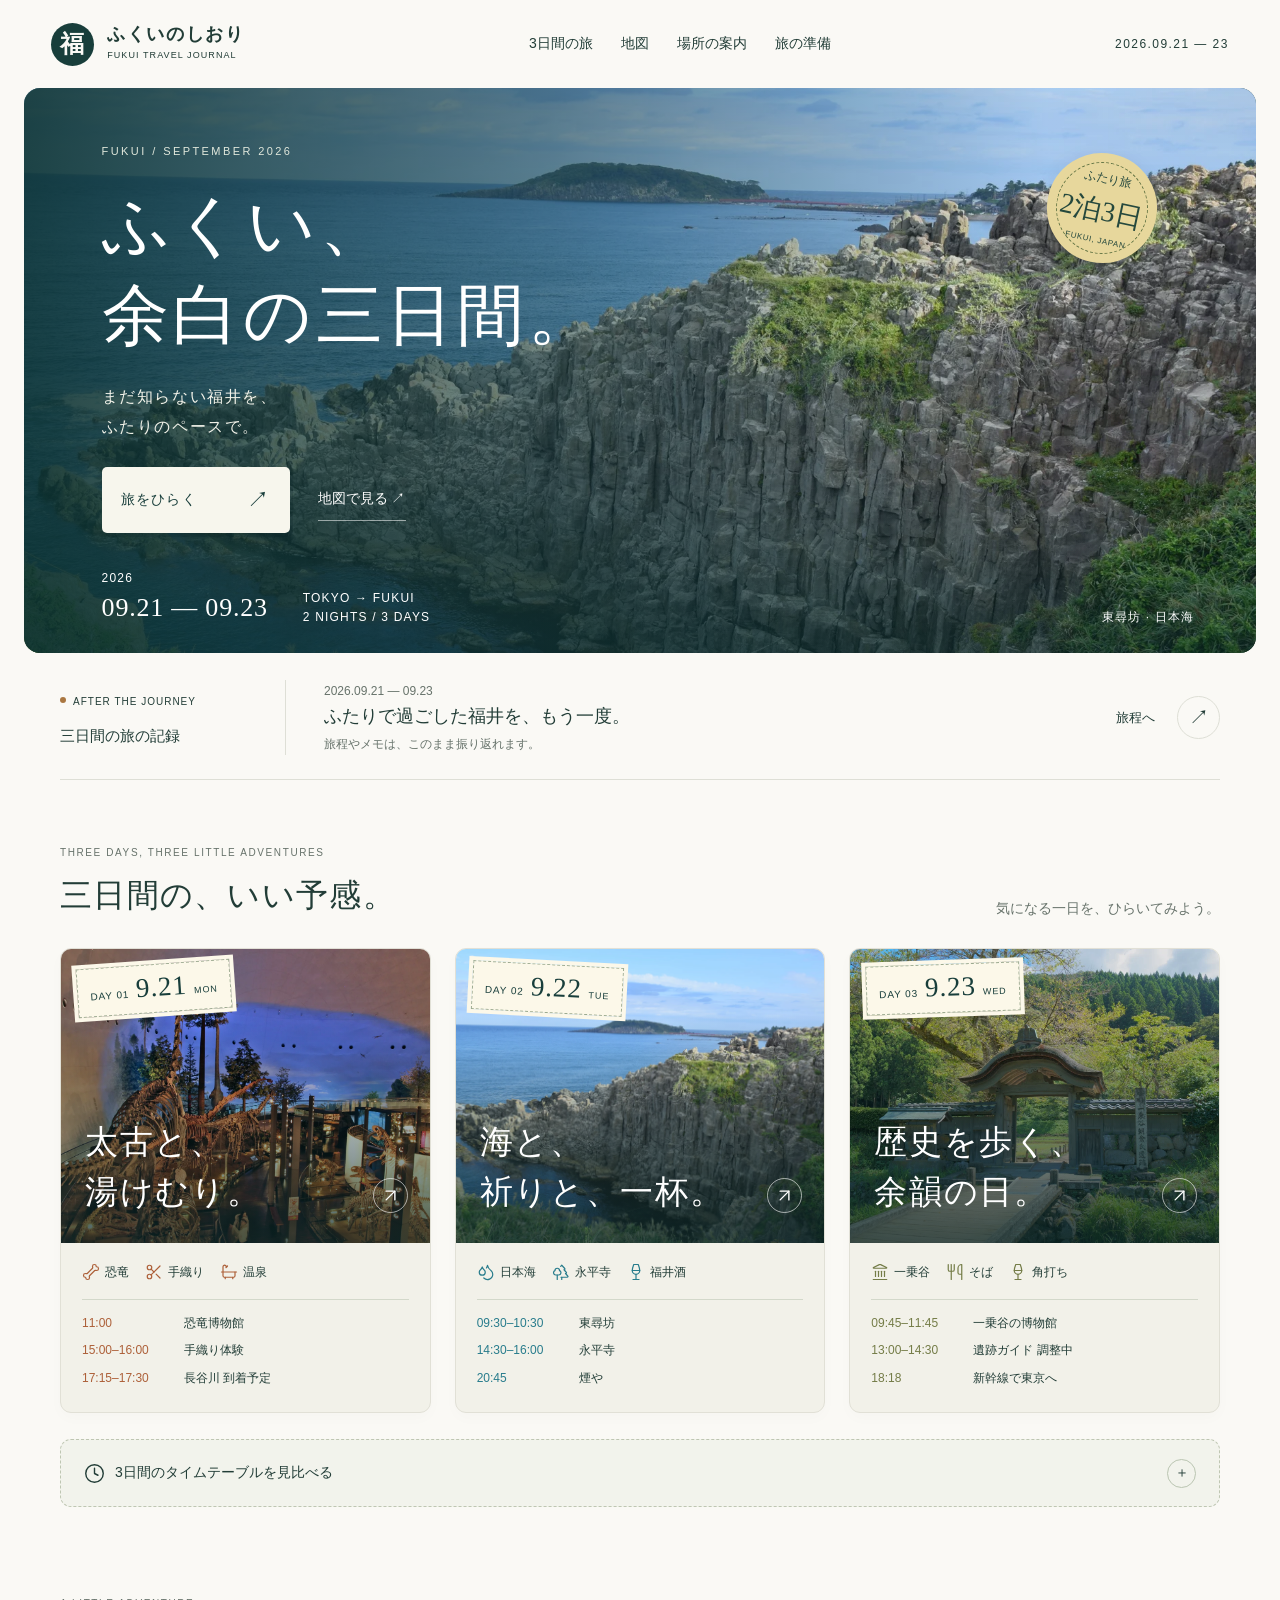
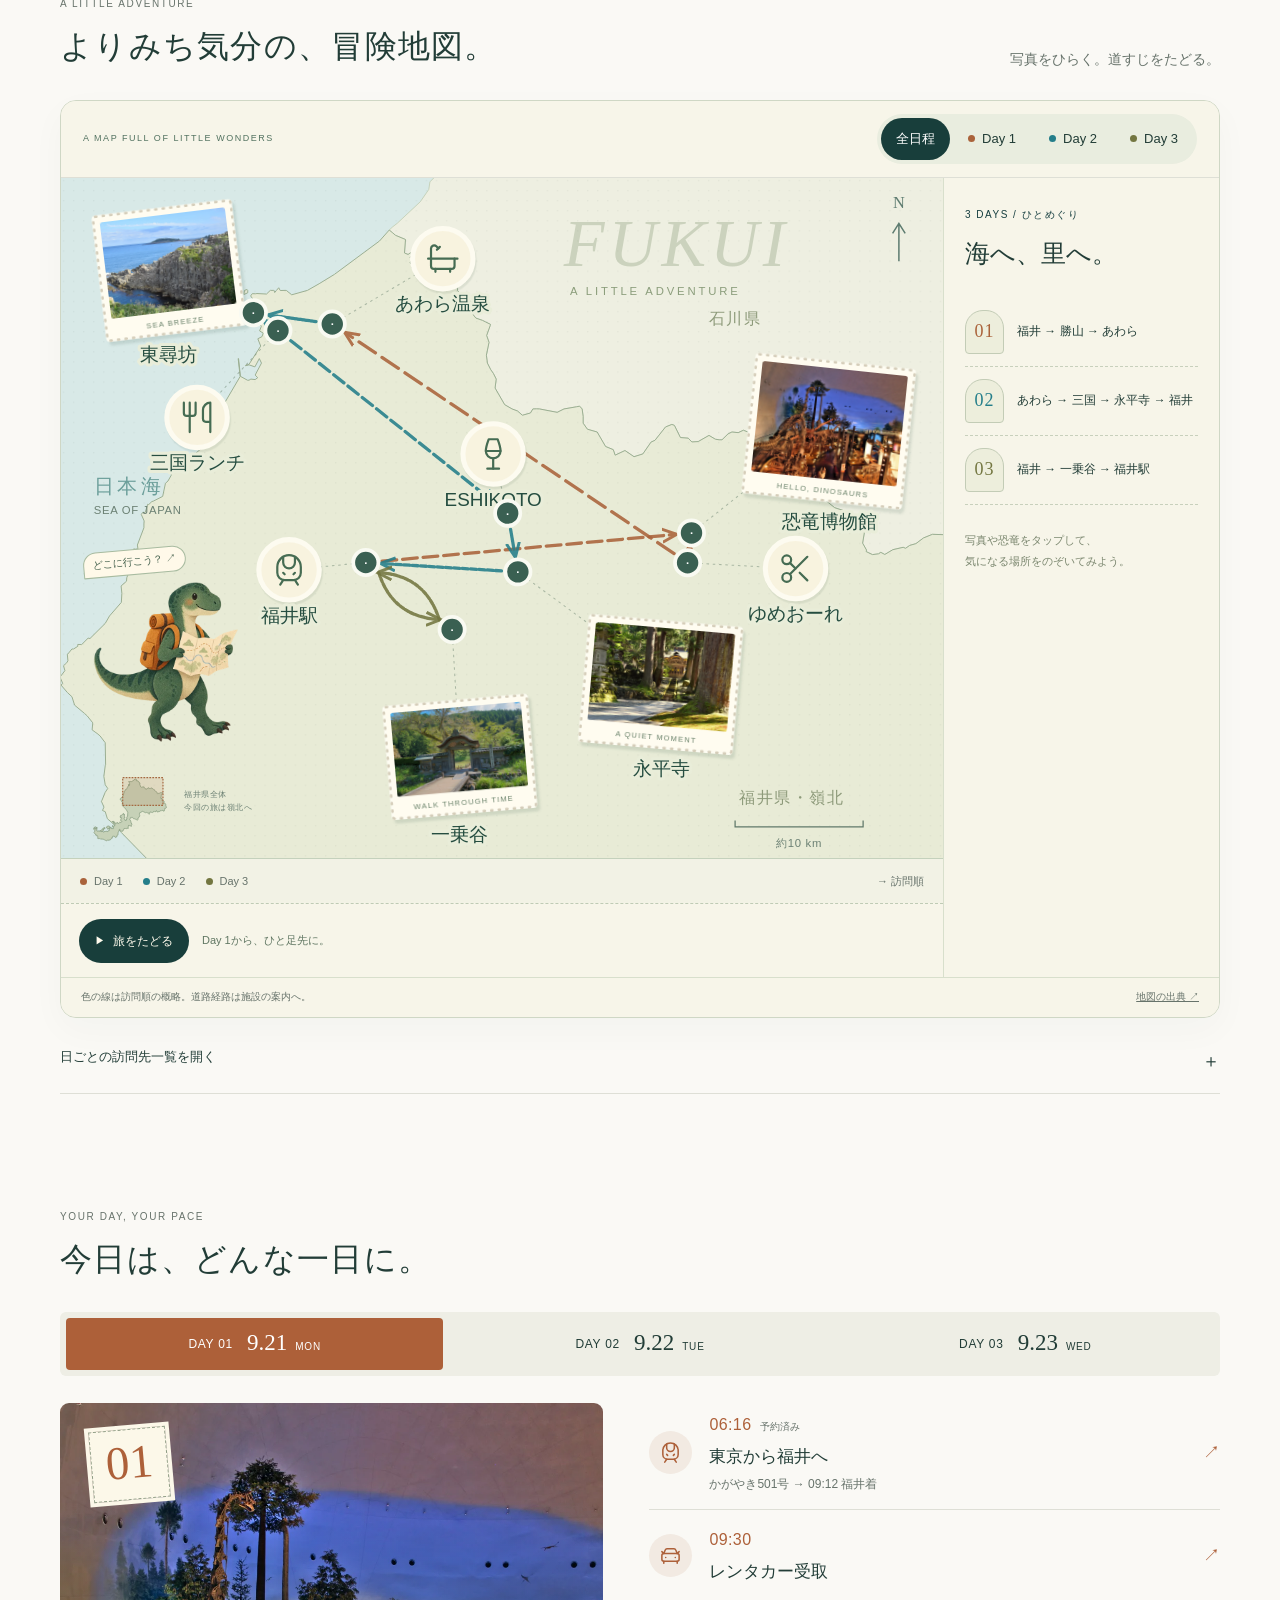
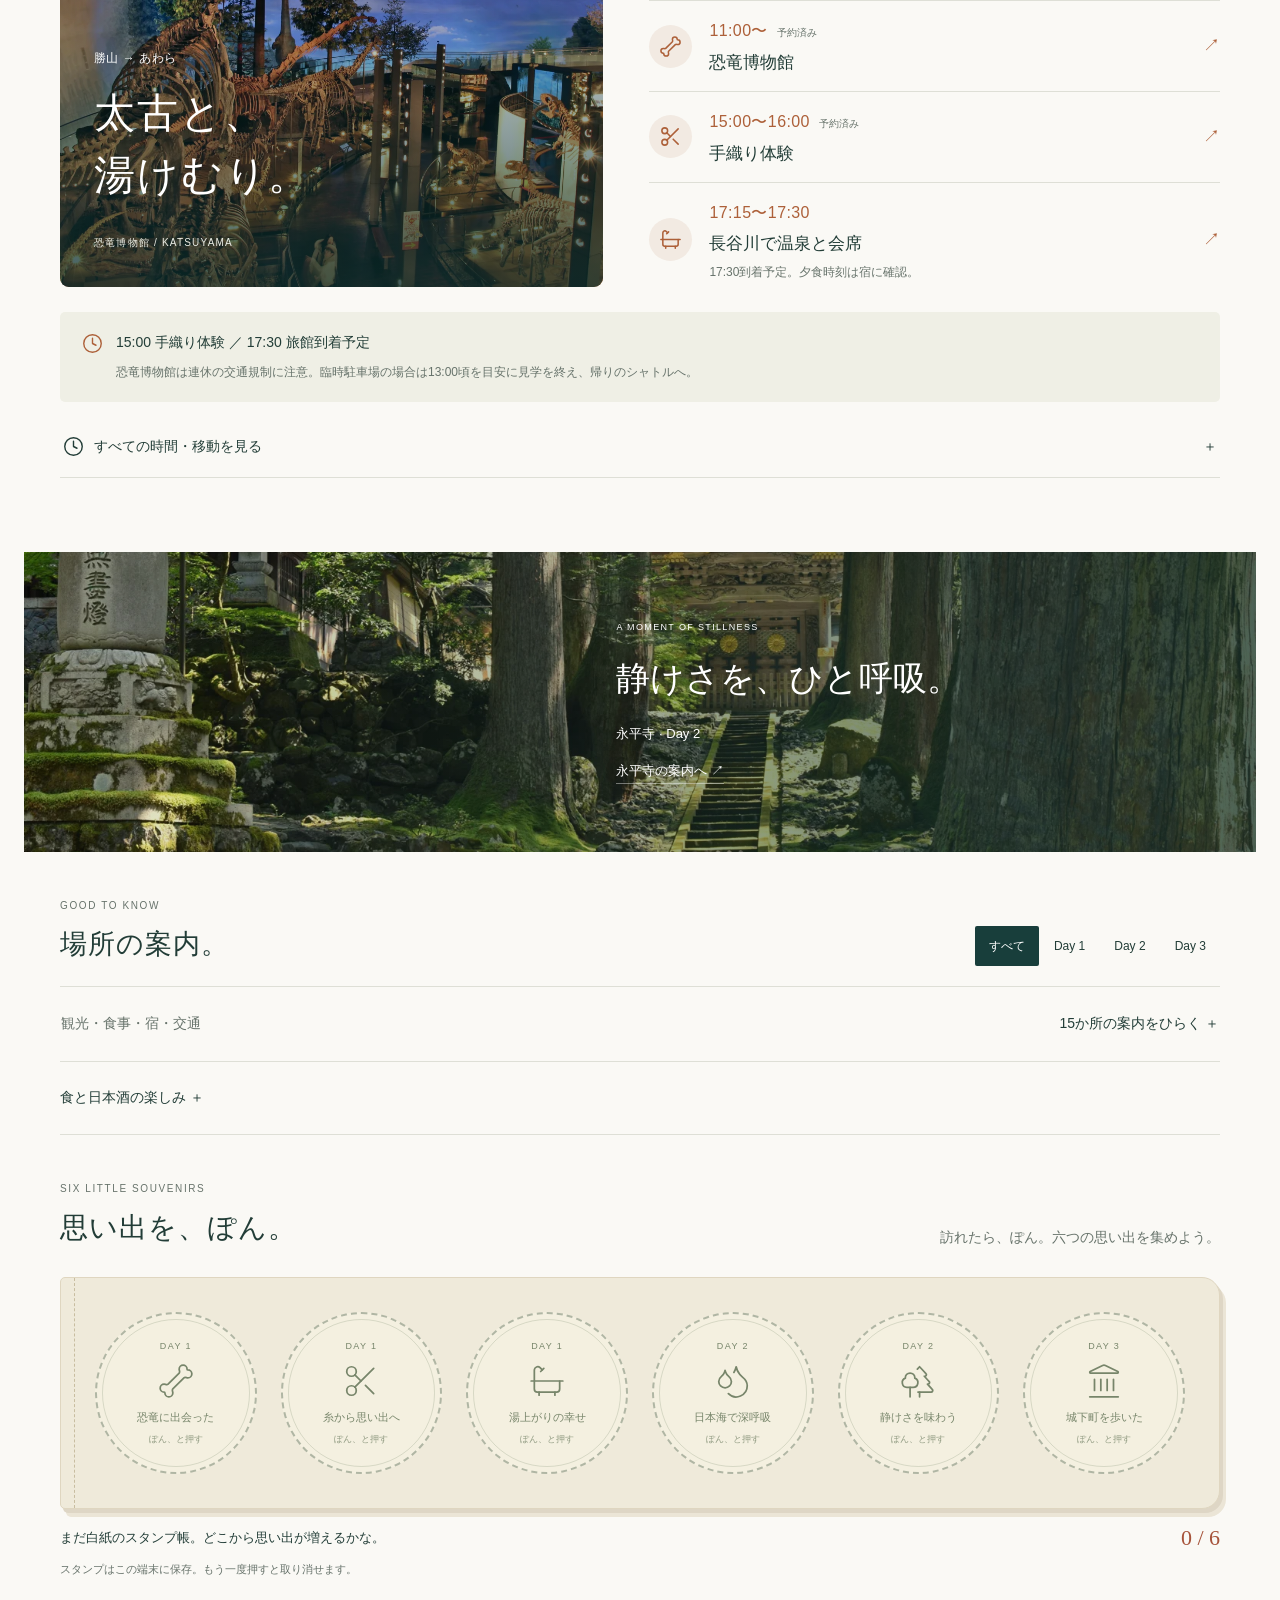
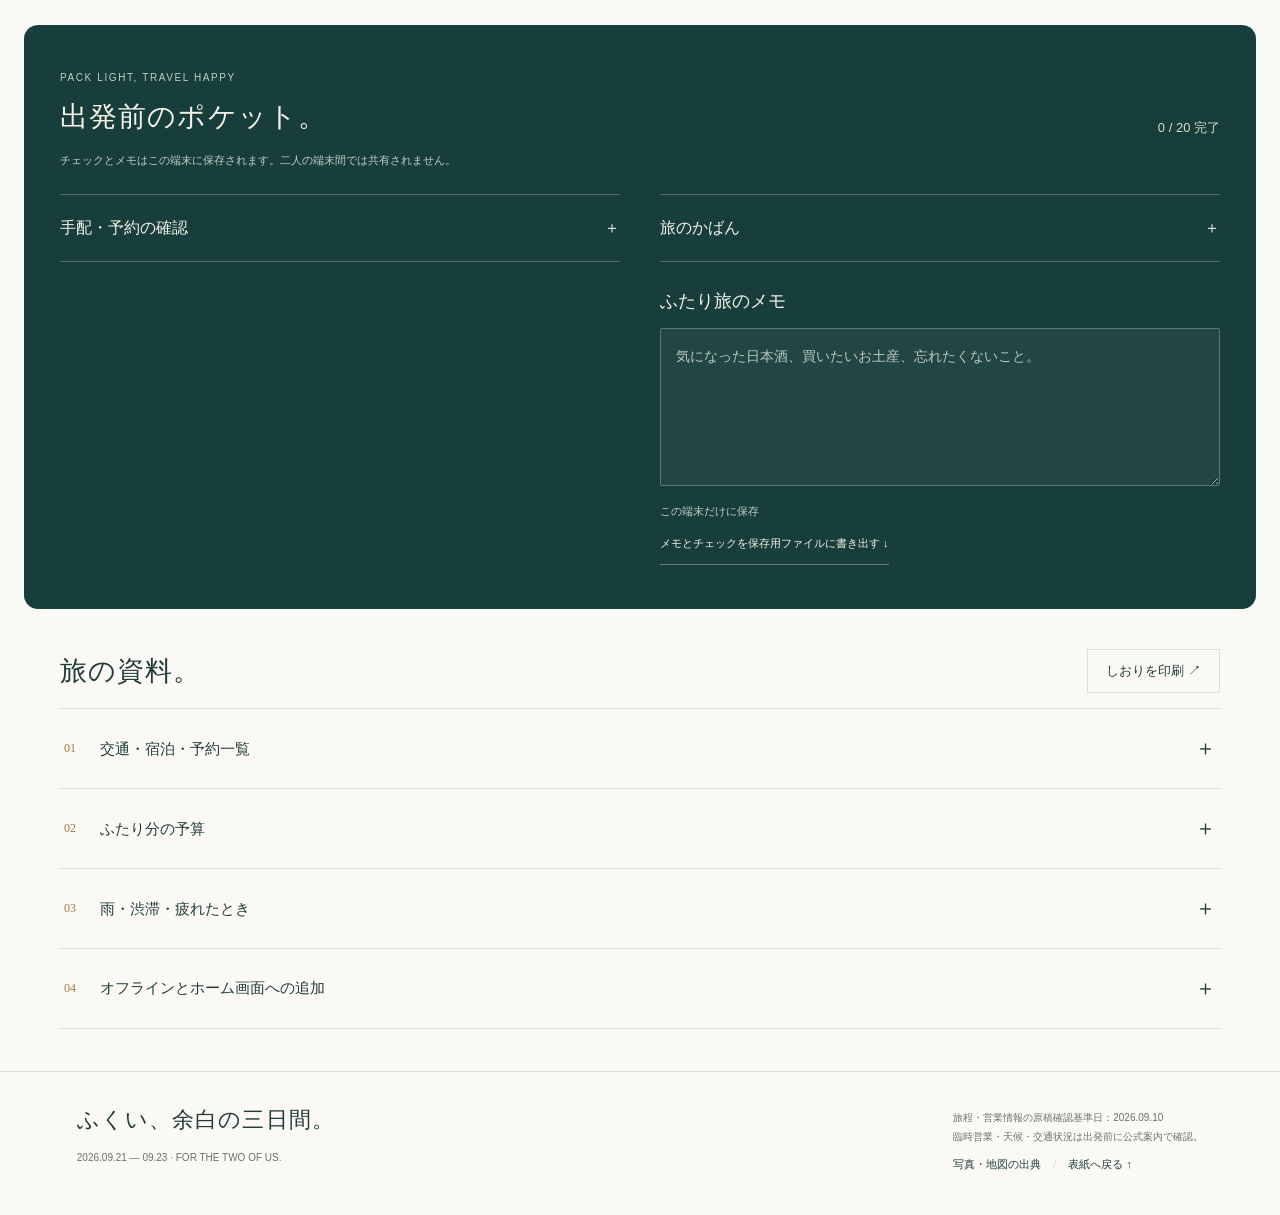
==== commit b59aac09: "Add a playful photo map, journey preview and souvenir details" ====
--- a/index.html
+++ b/index.html
@@ -6,7 +6,7 @@
 <meta name="robots" content="noindex,nofollow"><meta name="apple-mobile-web-app-capable" content="yes"><meta name="apple-mobile-web-app-title" content="ふくいのしおり">
 <title>ふくい、余白の三日間。｜2026.9.21–23</title>
 <link rel="icon" href="assets/icon-192.png" type="image/png"><link rel="apple-touch-icon" href="assets/icon-192.png"><link rel="manifest" href="manifest.webmanifest">
-<link rel="preload" as="image" href="assets/tojinbo.webp" fetchpriority="high"><link rel="stylesheet" href="style.css"><link rel="stylesheet" href="visual.css">
+<link rel="preload" as="image" href="assets/tojinbo.webp" fetchpriority="high"><link rel="stylesheet" href="style.css"><link rel="stylesheet" href="visual.css"><link rel="stylesheet" href="delight.css">
 <script src="trip-data.js" defer></script><script src="app.js" defer></script><script src="journey-extras.js" defer></script>
 </head>
 <body>
@@ -215,7 +215,90 @@
   <path d="M12 6v6l4 2" />
 </svg>
  3日間のタイムテーブルを見比べる</span><span>＋</span></summary><div class="summary-topline"><span>2026.09.21 — 23</span><span>● 固定の予約・列車　／　そのほかは計画上の目安</span></div><p class="summary-scroll-hint">左右にスワイプして、3日間を見比べる ↔</p><div class="summary-scroll" role="region" aria-label="全日程のタイムテーブル。横スクロールできます" tabindex="0"><table class="summary-table"><caption class="sr-only">2026年9月21日から23日の主要予定。朝・昼・午後・夜ごとに3日間を比較。</caption><thead><tr><th scope="col" class="summary-corner">TIME<br><span>OF DAY</span></th><th scope="col" class="summary-day-1"><span>DAY 01</span><strong>9.21<small>（月）</small></strong><em>恐竜・手織り・温泉</em></th><th scope="col" class="summary-day-2"><span>DAY 02</span><strong>9.22<small>（火）</small></strong><em>海・祈り・福井酒</em></th><th scope="col" class="summary-day-3"><span>DAY 03</span><strong>9.23<small>（水）</small></strong><em>歴史・そば・乾杯</em></th></tr></thead><tbody><tr><th scope="row"><span>早朝</span><small>出発・朝の支度</small></th><td class="summary-day-1"><a class="summary-event" href="#day-1"><span class="summary-time">05:45頃</span><strong>東京駅到着目標</strong></a><a class="summary-event" href="#day-1"><span class="summary-time">06:16<span class="summary-fixed">固定</span></span><strong>東京駅発</strong></a></td><td class="summary-day-2"><a class="summary-event" href="#place-hasegawa"><span class="summary-time">07:30または08:00</span><strong>長谷川で朝食</strong></a></td><td class="summary-day-3"><a class="summary-event" href="#day-3"><span class="summary-time">07:30〜08:30頃</span><strong>朝食・身支度</strong></a></td></tr><tr><th scope="row"><span>午前</span><small>09:00 — 12:00</small></th><td class="summary-day-1"><a class="summary-event" href="#day-1"><span class="summary-time">09:12</span><strong>福井駅着</strong></a><a class="summary-event" href="#place-car"><span class="summary-time">09:30</span><strong>レンタカー受付・受取</strong></a><a class="summary-event" href="#place-dinosaur"><span class="summary-time">11:00〜<span class="summary-fixed">固定</span></span><strong>恐竜博物館</strong></a></td><td class="summary-day-2"><a class="summary-event" href="#day-2"><span class="summary-time">09:00</span><strong>チェックアウト</strong></a><a class="summary-event" href="#place-tojinbo"><span class="summary-time">09:30〜10:30</span><strong>東尋坊散策</strong></a><a class="summary-event" href="#place-lunch"><span class="summary-time">11:00〜12:15<span class="summary-pending">未予約</span></span><strong>みくに隠居処で昼食予定</strong></a></td><td class="summary-day-3"><a class="summary-event" href="#day-3"><span class="summary-time">09:00</span><strong>ホテルチェックアウト</strong></a><a class="summary-event" href="#place-museum"><span class="summary-time">09:45〜11:45</span><strong>一乗谷朝倉氏遺跡博物館</strong></a></td></tr><tr><th scope="row"><span>昼</span><small>12:00 — 14:00</small></th><td class="summary-day-1"><a class="summary-event" href="#day-1"><span class="summary-time">13:00〜13:30</span><strong>見学終了・移動開始</strong></a><a class="summary-event" href="#day-1"><span class="summary-time">移動前後</span><strong>軽い昼食</strong></a></td><td class="summary-day-2"><a class="summary-event" href="#place-eshikoto"><span class="summary-time">13:15〜14:00</span><strong>ESHIKOTO</strong></a></td><td class="summary-day-3"><a class="summary-event" href="#day-3"><span class="summary-time">11:45〜12:45</span><strong>昼食・遺跡方面への移動</strong></a><a class="summary-event" href="#place-ruins"><span class="summary-time">13:00〜14:30<span class="summary-pending">予約調整中</span></span><strong>遺跡をガイド付きで見学予定</strong></a></td></tr><tr><th scope="row"><span>午後</span><small>14:00 — 17:00</small></th><td class="summary-day-1"><a class="summary-event" href="#place-weaving"><span class="summary-time">15:00〜16:00<span class="summary-fixed">固定</span></span><strong>手織り体験</strong></a><a class="summary-event" href="#day-1"><span class="summary-time">16:00</span><strong>勝山出発</strong></a></td><td class="summary-day-2"><a class="summary-event" href="#place-eiheiji"><span class="summary-time">14:30〜16:00</span><strong>大本山永平寺</strong></a><a class="summary-event" href="#day-2"><span class="summary-time">16:00〜17:00</span><strong>福井市へ移動・駐車</strong></a></td><td class="summary-day-3"><a class="summary-event" href="#day-3"><span class="summary-time">15:00</span><strong>一乗谷出発</strong></a><a class="summary-event" href="#place-car"><span class="summary-time">16:00〜16:30</span><strong>レンタカー返却</strong><small>返却予約は17:00</small></a><a class="summary-event" href="#place-mizumoto"><span class="summary-time">16:45〜17:15</span><strong>みずもとで角打ち</strong><small>車の返却完了後</small></a></td></tr><tr><th scope="row"><span>夜</span><small>17:00 — 帰着・就寝</small></th><td class="summary-day-1"><a class="summary-event" href="#place-hasegawa"><span class="summary-time">17:15〜17:30</span><strong>長谷川チェックイン</strong></a><a class="summary-event" href="#place-hasegawa"><span class="summary-time">夕食</span><strong>旅館の「結会席」</strong><small>夕食時刻は宿に確認</small></a></td><td class="summary-day-2"><a class="summary-event" href="#place-fujita"><span class="summary-time">17:00頃</span><strong>ホテルフジタ福井チェックイン</strong></a><a class="summary-event" href="#day-2"><span class="summary-time">17:00〜20:15</span><strong>休憩・身支度・近場の散歩</strong></a><a class="summary-event" href="#place-kemuriya"><span class="summary-time">20:45〜<span class="summary-fixed">固定</span></span><strong>煙やで夕食</strong></a></td><td class="summary-day-3"><a class="summary-event" href="#day-3"><span class="summary-time">17:45頃</span><strong>新幹線改札へ</strong></a><a class="summary-event" href="#day-3"><span class="summary-time">18:18<span class="summary-fixed">固定</span></span><strong>福井駅発</strong></a><a class="summary-event" href="#day-3"><span class="summary-time">21:20</span><strong>東京駅着</strong></a></td></tr></tbody></table></div><div class="summary-ticket"><span>RETURN TICKET</span><p><b>9.23　18:18 福井 → 21:20 東京</b><small>かがやき582号 · 指定席2名</small></p><a href="#day-3">最終日の詳細 ↗</a></div></details></section>
-<section class="section-wrap" id="route"><div class="section-heading"><div><p class="eyebrow">FOLLOW THE COLOURS</p><h2>この旅を、地図で。</h2></div><p>日付を選んで、旅の軌跡をたどる。</p></div><div class="map-tool"><div class="map-toolbar"><span class="eyebrow">FUKUI ROAD TRIP</span><div class="map-filters" role="group" aria-label="地図の日程"><button type="button" data-map-day="all" aria-pressed="true">全日程</button><button type="button" data-map-day="1" aria-pressed="false" style="--route-color:#aa633b"><i aria-hidden="true"></i>Day 1</button><button type="button" data-map-day="2" aria-pressed="false" style="--route-color:#247e8a"><i aria-hidden="true"></i>Day 2</button><button type="button" data-map-day="3" aria-pressed="false" style="--route-color:#737640"><i aria-hidden="true"></i>Day 3</button></div></div><div class="map-layout"><div class="map-surface" tabindex="0" role="region" aria-label="福井県の旅の地図。拡大時は左右にスクロールできます"><button class="map-zoom" id="map-zoom" type="button" aria-pressed="false">地図を拡大 ＋</button><svg class="fukui-map" viewBox="0 0 700 480" aria-labelledby="map-svg-title map-svg-desc"><title id="map-svg-title">福井県の北部・嶺北を巡る3日間の地図</title><desc id="map-svg-desc">北が上。Day 1は福井から東の勝山、北西のあわら。Day 2は西の東尋坊と三国から南東のESHIKOTO・永平寺を経て福井。Day 3は南東の一乗谷と福井を往復。線は訪問順を示し、道路の経路ではありません。</desc><defs><clipPath id="map-clip"><rect width="700" height="480" rx="3"/></clipPath><marker id="arrow-1" viewBox="0 0 10 10" refX="8" refY="5" markerWidth="5" markerHeight="5" orient="auto-start-reverse"><path d="M0,1 L9,5 L0,9" fill="none" stroke="#aa633b" stroke-width="1.8"/></marker><marker id="arrow-2" viewBox="0 0 10 10" refX="8" refY="5" markerWidth="5" markerHeight="5" orient="auto-start-reverse"><path d="M0,1 L9,5 L0,9" fill="none" stroke="#247e8a" stroke-width="1.8"/></marker><marker id="arrow-3" viewBox="0 0 10 10" refX="8" refY="5" markerWidth="5" markerHeight="5" orient="auto-start-reverse"><path d="M0,1 L9,5 L0,9" fill="none" stroke="#737640" stroke-width="1.8"/></marker><pattern id="map-grid" width="42" height="42" patternUnits="userSpaceOnUse"><path d="M42,0 H0 V42" fill="none" stroke="#547e7911" stroke-width="1"/></pattern></defs><g clip-path="url(#map-clip)"><rect width="700" height="480" fill="#deebe8"/><path d="M-841.5,898.2 L-842.9,895.4 L-847.5,895.2 L-857.1,897.0 L-867.5,902.0 L-870.9,900.1 L-872.8,900.8 L-875.0,900.6 L-878.0,900.4 L-878.8,900.4 L-886.0,906.1 L-890.6,907.6 L-893.7,912.2 L-898.3,911.8 L-905.2,916.2 L-908.1,922.1 L-912.3,925.6 L-916.3,922.3 L-918.7,923.2 L-922.4,923.9 L-927.1,924.6 L-934.3,926.1 L-937.4,926.2 L-942.1,926.2 L-943.9,923.7 L-945.5,916.5 L-953.0,909.0 L-952.5,907.4 L-950.2,903.1 L-949.3,897.5 L-952.2,893.3 L-953.3,889.7 L-958.2,887.5 L-963.1,884.4 L-965.4,878.6 L-970.0,874.6 L-974.8,871.4 L-976.8,871.7 L-983.2,868.4 L-984.0,864.3 L-992.1,854.1 L-995.5,854.5 L-995.0,851.9 L-1000.1,845.4 L-1000.8,842.6 L-1005.0,842.3 L-1008.1,840.7 L-1007.1,834.6 L-1005.9,834.8 L-1000.7,830.8 L-997.7,825.4 L-997.4,813.2 L-994.1,810.7 L-992.1,807.3 L-991.4,805.0 L-992.1,799.6 L-992.6,796.7 L-992.9,786.6 L-997.0,785.6 L-997.0,778.9 L-996.5,772.3 L-999.0,769.6 L-996.4,761.6 L-993.4,759.8 L-992.1,759.8 L-991.1,760.2 L-986.8,758.8 L-982.8,760.7 L-984.6,762.8 L-983.4,763.9 L-980.8,762.8 L-980.9,770.5 L-981.5,774.5 L-979.5,774.2 L-978.3,773.2 L-977.1,773.6 L-975.1,772.5 L-971.6,775.4 L-967.0,772.0 L-961.7,775.3 L-945.1,774.8 L-935.3,770.1 L-934.1,770.2 L-927.2,767.2 L-920.6,764.0 L-917.0,762.1 L-906.2,753.3 L-906.1,748.3 L-907.3,747.3 L-907.5,744.6 L-905.9,744.7 L-906.3,743.8 L-905.8,741.4 L-905.0,742.0 L-903.3,741.1 L-901.5,741.1 L-901.0,740.4 L-899.4,733.4 L-896.0,734.3 L-894.0,732.3 L-890.4,726.6 L-888.8,723.0 L-885.3,723.5 L-883.1,725.1 L-878.0,723.7 L-876.7,724.1 L-875.0,722.7 L-873.3,721.2 L-871.7,721.4 L-868.7,721.9 L-864.6,721.6 L-863.4,721.9 L-862.2,724.4 L-859.3,724.2 L-854.8,726.2 L-847.9,723.2 L-848.0,717.9 L-842.7,712.2 L-839.7,712.5 L-837.3,714.2 L-832.7,711.0 L-819.6,705.1 L-818.9,703.2 L-818.1,699.5 L-815.9,700.4 L-812.1,693.7 L-811.6,693.5 L-810.8,693.4 L-808.3,693.5 L-800.4,687.7 L-795.9,680.2 L-798.4,672.6 L-796.8,669.3 L-795.1,669.2 L-790.8,671.2 L-790.8,668.3 L-790.6,668.0 L-789.4,665.9 L-787.6,667.3 L-780.8,666.7 L-779.8,664.9 L-778.6,664.9 L-774.6,662.4 L-773.0,664.5 L-763.8,662.0 L-762.3,662.5 L-752.1,654.2 L-753.0,653.8 L-753.1,651.6 L-748.8,649.1 L-747.3,654.2 L-743.5,657.5 L-738.3,655.0 L-736.4,655.1 L-733.8,654.2 L-733.4,653.4 L-732.0,653.7 L-725.6,652.1 L-724.3,647.4 L-722.6,649.0 L-717.6,648.9 L-716.2,646.0 L-710.5,646.3 L-705.8,643.4 L-705.8,639.8 L-702.7,641.8 L-701.4,641.6 L-698.1,638.1 L-697.3,638.0 L-695.3,641.2 L-693.4,641.0 L-688.3,642.1 L-673.0,633.1 L-674.2,630.3 L-674.4,626.8 L-671.4,624.8 L-669.5,628.3 L-667.2,630.1 L-660.8,636.7 L-659.5,639.2 L-658.5,638.3 L-657.1,640.6 L-652.4,646.3 L-649.7,649.6 L-647.2,649.7 L-646.5,647.1 L-645.1,647.2 L-643.9,647.3 L-642.1,649.8 L-644.6,651.6 L-645.2,653.3 L-645.6,653.6 L-646.0,654.2 L-646.3,655.4 L-640.4,664.0 L-638.0,663.8 L-636.0,663.6 L-633.8,663.6 L-630.9,666.3 L-625.5,666.3 L-625.5,676.8 L-624.7,680.1 L-621.9,678.6 L-619.1,682.2 L-615.9,681.2 L-615.3,682.7 L-612.8,685.0 L-612.3,689.6 L-611.9,696.8 L-613.4,702.9 L-613.4,705.6 L-613.9,708.5 L-612.6,708.5 L-610.9,707.0 L-609.7,707.1 L-604.7,711.1 L-598.7,714.9 L-596.9,714.6 L-593.8,720.6 L-595.4,722.3 L-596.1,721.0 L-597.5,727.6 L-601.3,735.0 L-601.8,738.3 L-601.9,742.8 L-601.7,748.3 L-598.5,756.3 L-600.5,755.9 L-602.3,757.8 L-606.4,759.6 L-609.0,754.6 L-612.1,754.2 L-611.7,751.9 L-610.5,752.2 L-607.9,748.3 L-607.3,748.1 L-606.7,744.0 L-608.3,743.6 L-611.7,742.9 L-612.6,741.9 L-618.2,748.3 L-619.1,748.7 L-619.6,748.7 L-619.7,748.5 L-619.8,748.3 L-623.8,745.8 L-623.9,748.3 L-623.9,749.6 L-626.9,752.2 L-628.1,751.5 L-630.3,751.1 L-634.3,757.1 L-642.8,769.1 L-649.7,789.2 L-652.0,804.1 L-658.2,808.0 L-661.6,811.6 L-665.2,817.0 L-669.6,823.6 L-680.5,830.8 L-686.8,842.6 L-687.3,844.6 L-699.2,860.0 L-704.0,874.0 L-703.8,885.6 L-701.6,889.8 L-698.7,897.0 L-695.6,895.7 L-693.9,898.5 L-691.1,897.7 L-690.3,895.7 L-688.8,896.0 L-685.0,892.0 L-683.4,882.1 L-689.2,877.8 L-688.7,874.0 L-684.8,869.3 L-683.2,869.3 L-680.1,868.1 L-674.5,864.0 L-672.6,864.1 L-670.8,864.0 L-666.1,854.5 L-667.0,843.3 L-665.8,843.7 L-659.8,848.1 L-654.8,845.0 L-655.3,842.6 L-655.3,841.1 L-653.2,841.2 L-651.0,837.1 L-649.7,837.8 L-647.5,834.6 L-645.0,828.1 L-642.5,828.5 L-641.7,840.1 L-645.8,840.0 L-649.6,842.6 L-647.4,845.0 L-649.7,846.2 L-649.7,848.1 L-649.0,849.8 L-644.9,852.4 L-646.0,854.5 L-646.1,861.0 L-640.5,864.0 L-638.7,863.8 L-631.8,864.6 L-629.9,865.5 L-625.0,871.5 L-630.4,875.1 L-635.1,878.8 L-642.4,876.2 L-643.1,880.7 L-646.9,878.9 L-646.8,875.8 L-645.4,872.8 L-649.7,870.6 L-651.4,871.0 L-657.9,877.8 L-658.7,888.5 L-652.1,899.7 L-649.7,899.7 L-644.4,901.1 L-641.8,900.9 L-636.5,902.2 L-634.3,902.2 L-631.0,902.0 L-629.0,904.6 L-626.9,907.5 L-627.1,911.8 L-612.0,921.9 L-611.9,922.8 L-608.8,922.3 L-592.2,926.3 L-589.8,923.2 L-585.9,915.6 L-582.8,911.5 L-581.4,911.6 L-579.8,911.4 L-577.0,919.7 L-573.5,921.1 L-572.5,927.9 L-570.1,933.4 L-571.4,936.7 L-574.0,949.1 L-578.9,951.4 L-580.0,956.5 L-579.3,960.1 L-579.1,961.7 L-585.2,962.7 L-586.1,967.3 L-584.3,965.3 L-581.9,966.5 L-584.2,970.9 L-587.4,972.1 L-584.7,973.4 L-585.7,979.3 L-590.7,986.6 L-589.3,994.1 L-587.0,993.3 L-586.2,995.4 L-584.7,994.9 L-585.3,992.8 L-583.9,992.4 L-583.2,994.4 L-581.7,994.0 L-582.1,989.7 L-581.2,990.7 L-579.9,989.5 L-578.7,989.6 L-578.8,986.7 L-577.3,986.2 L-577.6,980.5 L-574.7,979.5 L-572.3,975.2 L-568.4,971.6 L-558.5,968.2 L-559.9,965.0 L-557.8,961.9 L-558.5,960.3 L-564.0,963.1 L-562.3,959.1 L-556.3,955.7 L-556.7,951.0 L-558.4,947.1 L-555.9,949.1 L-552.8,949.1 L-552.6,950.1 L-552.0,953.1 L-549.3,952.8 L-546.5,954.3 L-541.3,951.7 L-539.0,952.4 L-537.5,951.7 L-535.6,951.7 L-534.9,953.1 L-534.4,950.0 L-529.9,950.7 L-529.3,952.8 L-526.3,956.5 L-528.0,958.9 L-531.0,960.9 L-535.2,961.2 L-535.6,963.4 L-535.6,966.3 L-529.1,965.5 L-526.7,968.2 L-525.5,966.4 L-523.4,968.0 L-522.1,966.6 L-523.4,966.0 L-522.0,962.9 L-519.8,963.0 L-518.2,965.4 L-512.1,964.3 L-514.8,957.8 L-513.7,951.9 L-509.8,947.4 L-512.2,944.5 L-509.5,939.6 L-510.7,938.7 L-511.8,940.3 L-515.2,940.8 L-513.8,936.7 L-515.0,933.9 L-518.6,931.4 L-515.7,929.8 L-513.2,923.1 L-517.9,920.8 L-523.2,926.1 L-524.7,933.5 L-526.9,936.7 L-529.4,936.6 L-535.6,933.2 L-535.7,933.4 L-539.7,934.2 L-541.8,935.0 L-546.5,934.1 L-549.0,936.7 L-549.3,937.0 L-551.7,936.7 L-554.1,935.4 L-560.5,935.7 L-560.5,934.1 L-562.2,932.5 L-560.3,930.0 L-558.1,929.7 L-561.1,923.2 L-557.6,921.9 L-556.7,917.1 L-560.7,916.2 L-562.2,910.1 L-564.3,911.0 L-562.5,914.8 L-566.0,913.3 L-568.3,902.0 L-566.0,888.0 L-562.5,881.8 L-561.0,889.0 L-558.8,891.6 L-556.7,891.6 L-549.9,885.0 L-541.7,882.0 L-535.6,877.8 L-529.9,871.0 L-525.1,871.8 L-520.7,875.4 L-516.6,874.9 L-511.0,870.5 L-512.3,867.5 L-511.8,864.9 L-510.1,868.2 L-508.7,870.8 L-498.8,861.1 L-485.8,865.2 L-485.9,860.6 L-487.0,857.2 L-484.3,853.7 L-486.3,849.8 L-483.7,850.0 L-483.0,850.2 L-479.9,849.6 L-478.4,846.5 L-477.8,842.6 L-479.0,837.8 L-477.3,837.8 L-474.3,837.8 L-473.9,837.4 L-472.6,838.0 L-471.7,837.4 L-470.6,837.4 L-467.9,835.2 L-466.1,835.5 L-464.2,828.4 L-461.4,829.0 L-458.0,826.3 L-453.3,823.3 L-452.5,827.9 L-453.8,830.8 L-452.6,835.4 L-457.6,832.2 L-458.0,835.5 L-462.5,837.1 L-459.5,842.6 L-459.9,845.0 L-465.9,850.9 L-465.0,853.9 L-462.2,864.0 L-460.8,862.7 L-458.2,860.6 L-456.6,861.3 L-456.3,860.6 L-450.0,860.6 L-448.2,864.6 L-449.6,867.0 L-449.8,870.1 L-444.7,867.9 L-444.1,870.2 L-443.0,875.1 L-437.5,874.1 L-433.5,874.8 L-432.2,874.6 L-430.8,874.8 L-450.8,882.8 L-455.1,887.0 L-457.0,893.2 L-460.5,899.7 L-465.1,913.7 L-463.4,916.7 L-452.4,925.3 L-448.2,929.8 L-442.0,932.4 L-441.5,934.8 L-442.3,936.7 L-443.7,940.0 L-441.0,952.6 L-442.4,953.3 L-444.9,952.1 L-448.3,958.3 L-456.1,971.4 L-455.9,977.0 L-451.7,983.2 L-445.5,990.5 L-446.0,991.7 L-435.3,998.5 L-431.6,998.4 L-428.6,1007.2 L-428.9,1009.6 L-421.8,1010.5 L-421.4,1010.7 L-419.0,1016.7 L-420.4,1016.6 L-421.4,1017.8 L-422.2,1021.2 L-422.3,1024.9 L-421.4,1025.2 L-418.4,1028.1 L-415.9,1030.1 L-408.3,1025.8 L-403.5,1028.2 L-398.8,1028.2 L-395.4,1029.9 L-395.0,1030.8 L-392.2,1041.0 L-392.8,1044.9 L-395.9,1050.7 L-393.0,1055.9 L-391.0,1058.2 L-391.1,1062.9 L-394.4,1069.7 L-392.5,1076.2 L-387.5,1078.7 L-372.5,1079.2 L-365.6,1079.4 L-358.6,1079.0 L-355.7,1081.2 L-350.6,1082.0 L-345.7,1082.5 L-338.4,1089.1 L-332.8,1086.0 L-331.0,1084.1 L-326.0,1085.3 L-320.8,1086.3 L-317.2,1090.0 L-314.0,1086.1 L-307.3,1087.5 L-293.2,1093.9 L-289.0,1090.8 L-279.2,1098.6 L-273.3,1100.5 L-271.2,1102.7 L-264.8,1102.3 L-262.7,1105.2 L-258.7,1109.0 L-250.7,1112.1 L-244.6,1113.3 L-235.3,1116.9 L-230.9,1114.2 L-225.7,1110.4 L-222.7,1105.2 L-220.5,1105.2 L-219.0,1103.8 L-213.0,1107.5 L-208.6,1108.2 L-202.9,1108.4 L-198.7,1103.5 L-198.7,1100.4 L-194.4,1100.2 L-193.2,1100.8 L-181.6,1105.8 L-177.3,1102.5 L-174.9,1103.5 L-173.5,1102.9 L-173.7,1106.1 L-177.7,1116.0 L-165.1,1119.9 L-163.2,1120.8 L-160.9,1123.7 L-161.2,1125.1 L-155.6,1133.6 L-153.3,1137.8 L-151.4,1140.4 L-149.3,1142.3 L-138.6,1147.1 L-136.4,1148.1 L-134.8,1155.2 L-134.1,1157.4 L-131.3,1159.6 L-130.0,1166.2 L-126.1,1168.7 L-125.8,1178.2 L-121.6,1185.6 L-116.0,1193.3 L-112.6,1195.3 L-108.1,1193.5 L-106.2,1190.8 L-99.6,1188.3 L-96.0,1181.2 L-91.6,1178.6 L-89.5,1185.5 L-93.7,1192.3 L-94.7,1197.1 L-99.8,1202.6 L-103.9,1210.7 L-103.8,1215.6 L-106.3,1219.2 L-104.8,1221.2 L-108.8,1228.1 L-111.6,1232.9 L-113.4,1232.9 L-110.5,1240.1 L-111.0,1250.1 L-118.0,1255.9 L-116.3,1262.7 L-115.6,1268.2 L-112.5,1274.0 L-108.2,1289.5 L-107.1,1293.7 L-107.4,1302.5 L-105.9,1304.0 L-104.5,1313.3 L-100.7,1323.0 L-93.7,1325.1 L-93.8,1332.1 L-97.1,1339.3 L-100.3,1345.6 L-98.3,1352.8 L-97.7,1357.3 L-99.2,1365.2 L-100.5,1370.8 L-102.4,1376.8 L-104.2,1376.7 L-106.7,1390.6 L-110.5,1398.2 L-112.4,1402.6 L-108.5,1407.6 L-110.5,1416.1 L-115.8,1424.7 L-112.2,1438.6 L-114.7,1445.5 L-116.8,1445.6 L-121.5,1445.1 L-126.0,1449.6 L-130.9,1453.2 L-129.3,1460.2 L-123.5,1464.7 L-119.5,1474.1 L-120.1,1480.1 L-114.1,1480.1 L-112.9,1490.8 L-122.1,1491.6 L-126.0,1488.4 L-126.4,1490.7 L-121.6,1495.8 L-114.8,1494.8 L-112.6,1501.7 L-112.6,1505.3 L-112.6,1506.1 L-114.1,1505.3 L-115.4,1504.5 L-115.8,1505.3 L-120.1,1515.4 L-104.6,1516.3 L-99.6,1515.5 L-99.0,1522.8 L-94.0,1523.5 L-93.9,1529.8 L-94.8,1533.4 L-96.7,1538.4 L-93.4,1540.9 L-90.0,1546.9 L-86.9,1550.6 L-85.1,1553.8 L-79.1,1555.5 L-76.0,1558.1 L-73.2,1564.6 L-75.0,1570.3 L-72.7,1579.8 L-79.1,1588.1 L-79.8,1589.9 L-82.1,1595.8 L-79.9,1606.4 L-84.0,1611.0 L-87.5,1615.0 L-83.3,1625.4 L-84.0,1627.0 L-79.1,1631.0 L-76.9,1631.6 L-74.5,1633.6 L-69.7,1636.2 L-65.5,1637.4 L-64.3,1641.1 L-67.0,1645.0 L-64.9,1646.0 L-57.0,1649.3 L-55.1,1650.8 L-46.9,1647.6 L-46.1,1644.9 L-41.4,1637.2 L-34.5,1636.3 L-32.0,1636.6 L-25.4,1631.3 L-22.6,1631.3 L-18.0,1626.1 L-16.3,1626.0 L-16.1,1634.7 L-16.4,1641.0 L-14.0,1643.0 L-15.2,1653.3 L-15.5,1660.0 L-10.8,1671.1 L-11.6,1672.9 L-2.7,1670.6 L0.2,1669.8 L2.8,1670.6 L4.4,1674.6 L7.7,1676.8 L9.1,1678.4 L12.3,1679.7 L11.2,1687.9 L22.3,1686.2 L25.4,1684.3 L29.1,1683.8 L33.9,1682.6 L35.1,1681.9 L39.4,1680.6 L42.6,1683.0 L40.1,1690.1 L42.3,1699.4 L44.2,1701.6 L49.4,1702.6 L52.4,1699.8 L53.8,1699.4 L62.8,1706.7 L63.7,1709.6 L62.6,1714.6 L61.0,1714.9 L54.9,1716.9 L47.5,1730.5 L48.3,1736.3 L52.5,1734.2 L54.4,1739.0 L57.9,1740.9 L56.5,1743.5 L57.3,1748.9 L60.6,1752.3 L65.0,1753.7 L68.6,1755.1 L67.1,1764.4 L65.0,1771.9 L65.0,1775.7 L64.0,1779.7 L66.5,1781.2 L72.5,1780.7 L72.6,1784.2 L75.1,1789.5 L81.6,1796.0 L85.2,1799.0 L88.4,1800.9 L86.0,1800.9 L77.0,1803.5 L74.1,1819.9 L70.7,1823.6 L68.5,1826.2 L64.5,1828.8 L64.0,1837.3 L55.7,1834.8 L50.8,1835.6 L50.1,1832.5 L48.1,1827.5 L43.0,1825.2 L38.2,1829.0 L35.1,1829.3 L31.2,1830.4 L30.2,1828.0 L25.1,1827.2 L24.2,1813.0 L22.7,1806.9 L20.4,1804.0 L19.1,1802.8 L15.5,1798.1 L13.1,1797.4 L10.2,1798.5 L7.2,1796.4 L4.4,1798.1 L0.4,1798.9 L-3.1,1790.4 L-12.5,1797.2 L-14.2,1801.4 L-19.6,1799.2 L-23.2,1801.5 L-30.1,1798.8 L-31.9,1794.7 L-27.6,1784.2 L-27.7,1784.0 L-27.3,1780.6 L-30.1,1779.3 L-33.5,1782.5 L-34.2,1784.2 L-35.7,1784.2 L-39.1,1784.2 L-41.3,1790.6 L-49.3,1803.1 L-52.0,1808.5 L-54.9,1808.7 L-57.3,1816.1 L-62.4,1834.5 L-66.1,1829.9 L-69.9,1828.9 L-73.0,1830.3 L-74.8,1828.9 L-79.1,1831.4 L-80.5,1831.8 L-86.4,1835.7 L-86.3,1836.6 L-88.2,1836.5 L-100.2,1837.6 L-100.0,1835.9 L-104.5,1834.1 L-108.9,1831.3 L-115.1,1829.6 L-117.9,1829.9 L-120.3,1829.0 L-125.6,1830.9 L-129.8,1828.4 L-134.9,1827.7 L-134.8,1827.5 L-133.8,1825.9 L-138.9,1824.1 L-141.5,1819.8 L-145.1,1819.0 L-147.7,1820.8 L-151.2,1817.1 L-159.3,1817.0 L-164.8,1817.9 L-167.8,1817.1 L-168.5,1815.9 L-176.6,1815.5 L-183.1,1812.7 L-185.6,1813.2 L-186.1,1812.8 L-184.1,1804.6 L-191.4,1797.4 L-193.2,1791.9 L-202.8,1788.1 L-202.8,1785.9 L-202.9,1784.2 L-202.8,1782.4 L-205.4,1782.5 L-207.5,1771.1 L-210.0,1756.3 L-209.4,1754.8 L-200.3,1745.2 L-199.8,1742.3 L-198.0,1738.6 L-194.5,1733.2 L-195.1,1726.4 L-200.5,1718.3 L-203.4,1711.5 L-207.8,1705.6 L-213.5,1705.3 L-215.0,1701.6 L-219.1,1695.5 L-221.9,1690.1 L-224.7,1685.8 L-227.0,1678.6 L-232.9,1673.1 L-240.0,1676.8 L-244.6,1667.9 L-241.1,1662.7 L-243.3,1662.0 L-244.3,1654.2 L-252.1,1649.8 L-251.4,1643.5 L-254.5,1639.4 L-252.1,1632.1 L-258.1,1623.8 L-258.8,1619.8 L-266.3,1613.7 L-268.4,1614.8 L-269.1,1612.8 L-270.1,1613.9 L-278.0,1608.0 L-282.8,1607.7 L-283.5,1599.3 L-282.3,1599.4 L-279.6,1599.3 L-281.0,1595.8 L-281.3,1592.2 L-288.1,1584.6 L-290.3,1582.9 L-293.5,1582.8 L-299.2,1578.4 L-301.9,1579.9 L-305.4,1578.4 L-307.3,1580.2 L-312.6,1586.1 L-321.1,1586.5 L-327.3,1586.7 L-324.6,1577.6 L-322.4,1578.4 L-320.7,1576.8 L-318.7,1573.2 L-316.5,1570.7 L-316.5,1567.6 L-315.9,1565.4 L-312.3,1553.3 L-311.1,1553.3 L-311.6,1548.9 L-315.4,1537.7 L-319.5,1539.2 L-322.0,1539.1 L-324.1,1538.0 L-331.8,1539.8 L-334.4,1542.9 L-336.3,1542.3 L-342.6,1532.1 L-351.6,1537.3 L-354.0,1542.1 L-351.8,1549.5 L-348.2,1549.6 L-347.0,1555.4 L-355.4,1557.2 L-358.0,1558.5 L-360.4,1557.7 L-362.2,1567.5 L-366.7,1575.2 L-365.8,1581.0 L-364.9,1579.4 L-360.7,1570.6 L-358.9,1572.9 L-361.7,1580.4 L-359.5,1580.2 L-353.5,1574.1 L-345.5,1576.5 L-344.8,1591.6 L-348.7,1595.8 L-352.1,1599.3 L-352.6,1599.7 L-361.4,1598.3 L-369.5,1600.2 L-372.2,1598.1 L-374.3,1598.4 L-377.9,1599.0 L-380.3,1601.0 L-385.6,1595.8 L-384.3,1590.2 L-395.9,1585.8 L-399.4,1581.2 L-403.1,1580.4 L-406.5,1568.7 L-414.2,1566.2 L-416.0,1567.1 L-421.4,1572.3 L-427.6,1571.1 L-429.0,1566.4 L-432.8,1564.7 L-435.9,1562.4 L-431.0,1554.6 L-432.6,1552.4 L-436.0,1547.7 L-434.7,1544.7 L-430.7,1542.9 L-431.8,1545.4 L-427.6,1541.8 L-428.6,1542.0 L-430.8,1534.2 L-433.9,1526.3 L-432.4,1523.7 L-425.1,1519.2 L-426.4,1517.4 L-430.0,1514.5 L-433.0,1513.7 L-434.9,1511.3 L-443.8,1511.4 L-453.6,1505.3 L-454.4,1504.7 L-462.2,1502.8 L-464.4,1501.7 L-471.5,1498.2 L-476.9,1495.9 L-487.7,1501.7 L-488.8,1502.7 L-493.7,1501.7 L-500.8,1493.0 L-507.0,1497.7 L-512.4,1493.2 L-514.5,1495.0 L-519.7,1492.8 L-526.2,1493.9 L-528.4,1487.8 L-530.0,1481.5 L-527.8,1476.5 L-526.4,1470.4 L-527.9,1464.3 L-531.5,1456.9 L-535.6,1454.2 L-536.5,1454.1 L-538.3,1444.7 L-535.6,1438.5 L-531.1,1436.7 L-531.5,1432.0 L-521.5,1423.5 L-515.6,1422.0 L-511.9,1419.3 L-510.5,1419.3 L-510.8,1413.7 L-509.2,1407.6 L-508.4,1406.1 L-507.0,1404.3 L-509.2,1400.1 L-517.8,1394.4 L-518.6,1394.1 L-520.3,1395.6 L-520.1,1384.2 L-516.2,1380.0 L-519.3,1375.8 L-522.5,1370.8 L-519.2,1363.0 L-519.5,1359.8 L-534.6,1359.4 L-535.6,1357.9 L-537.4,1355.9 L-538.7,1356.4 L-545.7,1356.0 L-549.9,1351.6 L-561.4,1352.0 L-565.2,1348.6 L-567.2,1342.8 L-565.5,1341.6 L-564.1,1335.9 L-575.2,1336.8 L-580.1,1339.6 L-595.3,1342.2 L-600.8,1343.9 L-602.3,1343.1 L-606.1,1345.0 L-610.6,1344.7 L-613.9,1342.4 L-617.4,1341.6 L-621.2,1334.6 L-616.8,1335.0 L-612.7,1327.3 L-609.4,1324.8 L-610.4,1313.3 L-611.3,1310.6 L-615.1,1311.7 L-618.7,1308.7 L-621.8,1307.9 L-625.0,1305.2 L-632.3,1307.0 L-639.6,1305.2 L-642.3,1305.6 L-645.9,1304.7 L-649.7,1305.3 L-659.0,1305.2 L-662.6,1304.8 L-666.2,1313.3 L-666.6,1316.1 L-670.1,1320.1 L-678.8,1322.1 L-686.3,1323.5 L-688.2,1321.1 L-691.7,1318.2 L-696.1,1313.3 L-697.5,1311.7 L-704.4,1311.2 L-702.4,1299.4 L-704.9,1290.8 L-699.3,1286.0 L-696.6,1286.1 L-693.3,1286.1 L-695.4,1276.0 L-699.3,1274.2 L-703.3,1270.0 L-708.9,1261.3 L-710.0,1261.6 L-715.2,1262.8 L-719.5,1256.4 L-724.3,1257.4 L-733.0,1249.7 L-732.9,1246.3 L-729.5,1245.4 L-723.3,1233.9 L-727.1,1219.2 L-727.8,1214.4 L-730.5,1211.6 L-739.8,1207.4 L-744.5,1208.8 L-750.8,1205.9 L-756.0,1210.3 L-763.8,1208.1 L-769.6,1207.8 L-775.5,1204.4 L-784.9,1212.6 L-789.2,1211.4 L-792.3,1215.6 L-797.4,1219.2 L-801.3,1228.5 L-804.7,1229.0 L-807.6,1232.5 L-813.4,1237.3 L-815.0,1234.0 L-816.5,1228.5 L-820.1,1223.6 L-820.8,1219.2 L-823.4,1213.8 L-823.4,1207.0 L-824.7,1206.3 L-828.2,1208.7 L-836.0,1207.5 L-840.2,1210.7 L-841.8,1209.4 L-851.6,1205.6 L-859.7,1201.3 L-865.9,1200.4 L-864.6,1191.8 L-866.4,1184.7 L-874.4,1180.7 L-875.0,1179.1 L-876.1,1176.4 L-878.0,1177.0 L-879.0,1178.2 L-882.7,1177.6 L-897.3,1171.8 L-905.3,1169.8 L-911.4,1168.7 L-921.7,1162.5 L-924.0,1160.1 L-927.2,1156.9 L-932.4,1157.7 L-943.0,1153.6 L-947.3,1147.9 L-943.1,1141.7 L-943.8,1137.3 L-941.5,1133.2 L-943.2,1125.1 L-948.9,1122.6 L-950.8,1121.2 L-949.4,1110.6 L-945.7,1106.7 L-949.4,1093.4 L-942.2,1078.7 L-943.4,1069.2 L-945.3,1059.7 L-944.0,1060.0 L-941.7,1055.7 L-938.0,1051.4 L-935.5,1044.9 L-925.4,1038.4 L-917.1,1043.4 L-912.8,1043.0 L-903.6,1053.0 L-896.7,1055.2 L-894.3,1055.1 L-886.7,1059.5 L-887.1,1063.8 L-884.6,1068.8 L-878.0,1067.9 L-875.3,1068.3 L-875.0,1068.1 L-871.0,1065.1 L-866.4,1062.6 L-863.6,1060.5 L-861.2,1060.9 L-857.5,1059.5 L-855.2,1055.4 L-849.5,1047.7 L-848.5,1042.5 L-837.7,1043.4 L-833.2,1045.2 L-830.9,1044.9 L-829.5,1030.8 L-831.1,1028.4 L-831.7,1022.9 L-831.0,1016.1 L-829.0,1006.0 L-829.8,995.6 L-831.7,994.4 L-835.6,982.9 L-836.0,977.7 L-838.1,970.2 L-842.3,968.2 L-842.8,962.7 L-840.0,962.1 L-837.0,947.8 L-845.1,943.4 L-838.6,936.7 L-834.2,930.7 L-834.9,929.8 L-836.8,917.1 L-838.8,910.4 L-842.0,906.3 L-841.5,898.2 Z M-488.7,740.9 L-490.3,737.2 L-488.5,732.7 L-487.6,727.6 L-484.9,734.1 L-488.7,740.9 Z M-438.4,835.0 L-441.4,832.3 L-440.3,828.3 L-439.5,823.8 L-438.7,820.6 L-437.1,822.6 L-436.0,833.7 L-438.4,835.0 Z M-565.6,947.5 L-565.7,943.9 L-564.2,941.9 L-557.8,943.6 L-558.0,944.9 L-565.6,947.5 Z" class="map-land "/><path d="M175.0,716.8 L181.4,714.1 L187.0,718.6 L189.4,716.6 L191.4,711.1 L194.6,712.3 L197.4,710.3 L203.4,712.4 L206.9,710.1 L212.5,712.8 L216.2,719.0 L220.0,726.2 L221.9,727.3 L225.4,728.9 L228.6,729.3 L232.2,734.4 L237.2,731.8 L245.5,736.3 L249.8,734.0 L254.1,737.0 L261.7,743.7 L263.3,742.1 L266.7,741.4 L273.7,746.7 L279.7,747.6 L280.7,748.3 L285.4,752.6 L294.0,758.3 L294.2,761.0 L289.9,767.1 L296.2,778.4 L292.6,785.6 L296.7,791.5 L299.9,797.8 L301.6,804.4 L305.5,806.4 L310.9,807.0 L316.4,803.9 L321.2,801.0 L326.0,801.0 L333.2,808.9 L326.8,819.3 L325.9,821.0 L330.2,825.8 L333.0,842.6 L332.7,846.2 L331.5,862.7 L327.7,872.4 L327.3,879.8 L328.2,887.3 L331.6,890.2 L335.1,888.1 L336.4,883.9 L341.0,883.2 L346.3,884.5 L348.6,893.0 L348.9,898.2 L353.6,899.6 L355.9,897.7 L363.3,895.2 L369.7,873.6 L373.9,873.3 L377.5,872.8 L380.3,878.4 L384.4,887.5 L386.5,898.2 L389.4,903.1 L400.3,904.5 L403.4,906.5 L403.9,910.6 L403.0,917.1 L408.1,925.0 L405.8,926.7 L402.9,925.0 L401.6,928.7 L398.1,932.7 L395.5,936.7 L391.9,945.3 L391.5,954.0 L397.2,957.9 L402.0,964.9 L404.3,972.4 L406.3,974.9 L415.6,977.7 L421.2,978.2 L423.8,991.9 L426.5,999.4 L423.4,1007.3 L418.7,1014.8 L417.1,1017.5 L419.8,1022.7 L413.6,1029.6 L413.7,1030.8 L413.7,1032.3 L422.0,1040.4 L425.3,1046.6 L430.2,1053.4 L436.4,1056.9 L439.4,1059.7 L442.7,1064.8 L443.5,1065.2 L435.6,1077.6 L425.9,1083.0 L419.5,1083.5 L417.1,1083.2 L415.4,1085.7 L414.4,1088.9 L415.1,1093.2 L415.2,1095.9 L413.5,1100.2 L411.9,1103.7 L413.6,1107.4 L418.4,1104.7 L422.6,1106.3 L422.0,1113.6 L416.9,1125.1 L415.4,1129.8 L413.3,1134.9 L414.8,1139.6 L413.1,1150.7 L409.3,1156.0 L407.5,1161.9 L405.8,1164.4 L405.3,1166.0 L401.3,1169.2 L398.4,1173.2 L394.8,1180.1 L395.5,1180.9 L399.1,1190.4 L397.9,1212.6 L400.0,1214.4 L396.9,1219.2 L389.4,1224.7 L387.6,1224.5 L385.8,1224.6 L383.9,1228.3 L383.2,1231.0 L389.5,1237.4 L391.3,1240.1 L396.4,1241.6 L396.3,1245.3 L402.1,1248.5 L403.5,1250.0 L412.3,1254.6 L414.1,1258.5 L416.8,1259.3 L417.5,1271.2 L418.5,1276.2 L414.5,1284.4 L412.5,1291.5 L410.8,1293.8 L420.2,1298.1 L423.6,1297.9 L425.8,1297.6 L436.6,1308.1 L440.5,1311.5 L443.7,1312.0 L444.4,1313.3 L444.8,1317.8 L450.9,1318.1 L452.8,1322.7 L451.8,1326.5 L452.3,1333.5 L447.9,1336.4 L444.5,1336.4 L443.0,1343.6 L441.5,1348.6 L437.4,1352.4 L436.1,1358.3 L446.9,1365.7 L440.4,1373.2 L440.7,1378.9 L440.9,1382.2 L441.0,1391.5 L438.9,1398.0 L438.9,1402.8 L441.5,1407.3 L441.5,1407.6 L435.7,1411.8 L438.5,1419.1 L440.8,1431.7 L439.5,1432.0 L438.1,1431.6 L433.9,1437.2 L428.6,1441.6 L425.4,1441.5 L421.9,1448.0 L419.8,1450.6 L418.5,1457.6 L420.3,1471.4 L425.2,1472.5 L424.0,1475.8 L421.3,1482.0 L419.1,1484.2 L419.6,1484.8 L419.2,1495.0 L420.9,1501.7 L422.2,1505.3 L422.3,1505.6 L415.1,1510.6 L417.3,1515.5 L416.7,1522.6 L416.3,1528.4 L405.8,1541.3 L403.9,1545.6 L402.8,1548.1 L398.8,1559.9 L394.1,1560.1 L390.6,1559.1 L378.6,1571.1 L380.2,1575.0 L377.5,1579.4 L377.5,1584.5 L377.5,1587.0 L377.5,1587.5 L380.3,1590.8 L377.5,1591.6 L372.7,1595.2 L373.0,1595.8 L373.1,1602.4 L370.7,1606.7 L371.8,1612.8 L368.2,1612.7 L364.0,1617.7 L357.2,1620.0 L353.5,1623.7 L347.8,1623.6 L338.2,1628.9 L334.6,1631.0 L330.6,1629.9 L323.7,1633.9 L323.0,1640.6 L314.8,1646.7 L312.2,1645.4 L303.7,1651.7 L299.3,1652.0 L296.8,1651.9 L290.9,1647.5 L286.5,1653.2 L283.2,1655.5 L281.1,1659.1 L266.5,1666.0 L263.3,1664.9 L261.5,1664.6 L260.0,1665.0 L254.3,1663.7 L252.1,1662.0 L249.7,1662.0 L246.8,1661.9 L244.6,1662.1 L243.8,1661.7 L239.9,1659.8 L238.6,1659.8 L237.2,1657.2 L232.8,1657.3 L225.4,1653.7 L223.1,1654.1 L217.5,1651.1 L214.2,1649.3 L213.0,1649.4 L211.2,1647.1 L208.6,1642.8 L207.3,1642.8 L206.0,1642.9 L203.9,1643.0 L201.3,1640.1 L201.8,1636.7 L201.8,1633.6 L190.4,1632.2 L188.9,1632.1 L183.3,1634.3 L181.8,1635.6 L176.7,1637.2 L172.3,1638.3 L162.8,1631.5 L159.1,1636.7 L157.4,1637.4 L150.2,1631.1 L149.2,1631.9 L146.4,1627.1 L144.5,1627.1 L142.6,1623.6 L142.1,1618.9 L139.0,1616.2 L134.0,1619.3 L129.2,1626.8 L125.3,1631.0 L122.3,1631.6 L117.4,1629.0 L116.2,1634.5 L119.0,1638.9 L115.8,1643.5 L117.7,1645.0 L124.8,1648.4 L130.1,1651.9 L137.2,1652.4 L142.2,1652.0 L144.3,1650.3 L146.8,1651.0 L149.2,1649.0 L152.8,1652.3 L150.3,1656.9 L153.6,1661.5 L149.2,1663.4 L143.9,1668.5 L140.6,1668.1 L136.0,1672.7 L134.4,1682.6 L132.1,1685.5 L130.6,1685.5 L128.1,1687.2 L123.8,1686.3 L121.0,1690.1 L120.1,1690.1 L116.2,1688.9 L116.3,1690.1 L119.4,1694.9 L118.0,1698.5 L122.2,1707.6 L123.8,1709.9 L120.4,1715.6 L118.4,1718.5 L112.7,1722.0 L108.9,1722.3 L106.8,1722.3 L103.2,1726.4 L95.9,1729.5 L95.3,1731.1 L94.2,1731.5 L89.9,1727.3 L85.0,1732.3 L81.7,1730.7 L80.1,1730.3 L76.5,1732.8 L71.7,1738.4 L67.3,1738.4 L62.0,1741.8 L58.1,1740.6 L57.9,1740.9 L54.4,1739.0 L52.5,1734.2 L48.3,1736.3 L47.5,1730.5 L54.9,1716.9 L61.0,1714.9 L62.6,1714.6 L63.7,1709.6 L62.8,1706.7 L53.8,1699.4 L52.4,1699.8 L49.4,1702.6 L44.2,1701.6 L42.3,1699.4 L40.1,1690.1 L42.6,1683.0 L39.4,1680.6 L35.1,1681.9 L33.9,1682.6 L29.1,1683.8 L25.4,1684.3 L22.3,1686.2 L11.2,1687.9 L12.3,1679.7 L9.1,1678.4 L7.7,1676.8 L4.4,1674.6 L2.8,1670.6 L0.2,1669.8 L-2.7,1670.6 L-11.6,1672.9 L-10.8,1671.1 L-15.5,1660.0 L-15.2,1653.3 L-14.0,1643.0 L-16.4,1641.0 L-16.1,1634.7 L-16.3,1626.0 L-18.0,1626.1 L-22.6,1631.3 L-25.4,1631.3 L-32.0,1636.6 L-34.5,1636.3 L-41.4,1637.2 L-46.1,1644.9 L-46.9,1647.6 L-55.1,1650.8 L-57.0,1649.3 L-64.9,1646.0 L-67.0,1645.0 L-64.3,1641.1 L-65.5,1637.4 L-69.7,1636.2 L-74.5,1633.6 L-76.9,1631.6 L-79.1,1631.0 L-84.0,1627.0 L-83.3,1625.4 L-87.5,1615.0 L-84.0,1611.0 L-79.9,1606.4 L-82.1,1595.8 L-79.8,1589.9 L-79.1,1588.1 L-72.7,1579.8 L-75.0,1570.3 L-73.2,1564.6 L-76.0,1558.1 L-79.1,1555.5 L-85.1,1553.8 L-86.9,1550.6 L-90.0,1546.9 L-93.4,1540.9 L-96.7,1538.4 L-94.8,1533.4 L-93.9,1529.8 L-94.0,1523.5 L-99.0,1522.8 L-99.6,1515.5 L-104.6,1516.3 L-120.1,1515.4 L-115.8,1505.3 L-115.4,1504.5 L-114.1,1505.3 L-112.6,1506.1 L-112.6,1505.3 L-112.6,1501.7 L-114.8,1494.8 L-121.6,1495.8 L-126.4,1490.7 L-126.0,1488.4 L-122.1,1491.6 L-112.9,1490.8 L-114.1,1480.1 L-120.1,1480.1 L-119.5,1474.1 L-123.5,1464.7 L-129.3,1460.2 L-130.9,1453.2 L-126.0,1449.6 L-121.5,1445.1 L-116.8,1445.6 L-114.7,1445.5 L-112.2,1438.6 L-115.8,1424.7 L-110.5,1416.1 L-108.5,1407.6 L-112.4,1402.6 L-110.5,1398.2 L-106.7,1390.6 L-104.2,1376.7 L-102.4,1376.8 L-100.5,1370.8 L-99.2,1365.2 L-97.7,1357.3 L-98.3,1352.8 L-100.3,1345.6 L-97.1,1339.3 L-93.8,1332.1 L-93.7,1325.1 L-100.7,1323.0 L-104.5,1313.3 L-105.9,1304.0 L-107.4,1302.5 L-107.1,1293.7 L-108.2,1289.5 L-112.5,1274.0 L-115.6,1268.2 L-116.3,1262.7 L-118.0,1255.9 L-111.0,1250.1 L-110.5,1240.1 L-113.4,1232.9 L-111.6,1232.9 L-108.8,1228.1 L-104.8,1221.2 L-106.3,1219.2 L-103.8,1215.6 L-103.9,1210.7 L-99.8,1202.6 L-94.7,1197.1 L-93.7,1192.3 L-89.5,1185.5 L-91.6,1178.6 L-96.0,1181.2 L-99.6,1188.3 L-106.2,1190.8 L-108.1,1193.5 L-112.6,1195.3 L-116.0,1193.3 L-121.6,1185.6 L-125.8,1178.2 L-126.1,1168.7 L-130.0,1166.2 L-131.3,1159.6 L-134.1,1157.4 L-134.8,1155.2 L-136.4,1148.1 L-138.6,1147.1 L-149.3,1142.3 L-151.4,1140.4 L-153.3,1137.8 L-155.6,1133.6 L-161.2,1125.1 L-160.9,1123.7 L-163.2,1120.8 L-165.1,1119.9 L-177.7,1116.0 L-173.7,1106.1 L-173.5,1102.9 L-169.9,1095.7 L-166.4,1092.3 L-164.0,1084.4 L-157.1,1078.4 L-153.1,1076.7 L-153.3,1068.3 L-147.9,1068.1 L-144.6,1070.1 L-138.1,1069.9 L-135.9,1062.5 L-137.3,1057.9 L-133.6,1040.1 L-130.8,1038.5 L-125.0,1037.9 L-119.6,1037.1 L-112.2,1039.7 L-108.7,1037.4 L-98.2,1041.3 L-96.4,1040.3 L-94.5,1045.4 L-94.9,1052.8 L-88.4,1058.8 L-82.6,1058.4 L-79.1,1056.8 L-77.2,1056.6 L-64.8,1050.0 L-62.1,1049.0 L-59.5,1033.8 L-60.0,1030.8 L-52.3,1022.6 L-49.6,1019.7 L-41.3,1017.8 L-40.8,1009.5 L-41.8,1005.0 L-42.4,1001.7 L-43.6,1001.8 L-44.1,999.3 L-40.2,994.0 L-38.3,974.7 L-37.1,969.8 L-35.7,968.4 L-33.9,966.5 L-32.5,958.5 L-31.3,952.2 L-25.9,948.3 L-22.3,936.7 L-17.0,917.2 L-10.8,916.9 L-10.7,917.2 L-6.1,930.7 L-4.5,933.9 L-0.8,933.9 L1.2,936.7 L4.6,938.6 L9.1,937.6 L15.1,944.9 L21.1,955.2 L23.6,952.5 L29.5,948.8 L33.6,949.3 L35.1,949.1 L43.4,949.8 L47.9,941.8 L48.7,936.7 L52.3,926.4 L56.4,926.4 L60.8,916.2 L63.6,913.1 L61.8,906.9 L74.7,903.8 L80.0,906.1 L82.8,901.2 L90.1,903.6 L93.6,905.2 L95.3,908.3 L101.8,910.2 L108.6,904.4 L109.0,900.4 L113.9,894.6 L123.4,898.4 L127.8,901.8 L134.0,907.8 L134.9,904.0 L135.4,895.9 L137.2,888.4 L135.3,880.3 L134.9,876.3 L138.5,871.0 L137.2,862.2 L140.5,855.0 L141.4,846.6 L144.6,848.1 L145.6,852.7 L149.2,854.2 L160.3,855.4 L165.4,855.5 L170.6,860.5 L173.3,859.3 L177.1,858.1 L182.6,859.3 L187.0,860.4 L191.2,866.3 L191.8,866.3 L192.6,853.4 L190.3,845.9 L193.5,842.6 L199.3,831.7 L189.5,806.1 L183.9,797.5 L183.3,792.2 L182.6,787.3 L180.2,780.2 L175.8,771.1 L177.0,769.9 L175.0,765.0 L172.9,756.7 L162.0,752.7 L160.5,748.3 L167.2,737.9 L172.2,728.7 L174.8,720.9 L175.0,716.8 Z" class="map-land "/><path d="M1004.2,-45.2 L1009.4,-48.7 L1015.7,-53.1 L1022.9,-59.2 L1034.2,-57.8 L1037.4,-58.7 L1037.1,-69.2 L1034.9,-73.2 L1039.2,-75.6 L1044.0,-76.1 L1048.3,-83.4 L1050.3,-86.1 L1052.5,-93.9 L1056.9,-95.6 L1059.0,-97.6 L1061.5,-95.8 L1062.2,-96.2 L1063.5,-99.2 L1069.5,-109.9 L1072.9,-116.1 L1077.8,-119.8 L1081.9,-121.0 L1081.4,-126.5 L1084.3,-128.7 L1092.4,-132.5 L1097.8,-140.8 L1102.0,-138.5 L1105.8,-139.1 L1111.2,-133.7 L1113.6,-137.0 L1117.4,-136.1 L1125.9,-139.2 L1127.8,-135.8 L1128.1,-130.1 L1131.8,-127.9 L1138.3,-115.5 L1139.6,-108.2 L1142.0,-112.5 L1146.0,-111.4 L1146.4,-120.9 L1151.3,-121.2 L1155.3,-126.6 L1163.1,-127.8 L1169.3,-135.2 L1175.9,-146.1 L1176.4,-146.5 L1177.5,-146.9 L1185.4,-135.1 L1191.3,-140.5 L1194.7,-144.7 L1205.7,-150.3 L1209.8,-148.0 L1213.1,-146.4 L1224.2,-143.0 L1227.2,-146.9 L1232.7,-148.9 L1239.0,-146.0 L1240.5,-144.0 L1240.0,-133.8 L1237.1,-131.4 L1236.7,-125.6 L1236.5,-123.8 L1232.2,-120.4 L1229.5,-116.9 L1232.2,-112.6 L1237.3,-105.1 L1243.2,-105.3 L1248.9,-108.9 L1253.6,-111.2 L1256.5,-111.6 L1260.6,-114.8 L1266.3,-114.8 L1269.7,-114.7 L1272.0,-115.0 L1272.8,-116.2 L1278.5,-119.1 L1278.1,-127.7 L1282.1,-133.5 L1290.5,-137.3 L1296.0,-136.5 L1298.5,-138.7 L1302.6,-140.2 L1306.1,-142.6 L1307.3,-144.2 L1311.6,-138.6 L1311.5,-131.8 L1312.8,-117.3 L1321.5,-106.4 L1326.9,-105.1 L1332.4,-105.1 L1337.2,-102.6 L1340.8,-100.5 L1341.8,-99.9 L1348.0,-100.2 L1349.4,-99.2 L1355.5,-93.0 L1357.9,-92.0 L1361.6,-95.3 L1371.9,-90.8 L1380.2,-98.4 L1380.5,-99.2 L1384.5,-105.4 L1399.5,-103.4 L1404.6,-106.3 L1412.3,-104.7 L1418.1,-103.0 L1418.4,-99.2 L1423.2,-87.3 L1427.3,-83.4 L1432.9,-80.7 L1436.6,-77.8 L1443.9,-68.3 L1450.6,-65.9 L1462.9,-63.3 L1473.0,-65.3 L1475.8,-68.8 L1480.9,-67.1 L1487.3,-65.3 L1487.0,-47.0 L1488.2,-44.5 L1494.1,-41.6 L1497.8,-43.4 L1507.8,-39.1 L1515.5,-37.3 L1518.7,-31.8 L1523.5,-23.0 L1531.6,-11.7 L1540.4,-10.5 L1540.6,-4.9 L1542.1,2.4 L1545.0,5.9 L1545.1,12.0 L1545.3,17.2 L1543.7,27.0 L1547.1,31.2 L1541.5,40.7 L1541.5,48.8 L1527.5,58.6 L1522.9,65.1 L1518.7,71.7 L1514.1,76.0 L1512.3,76.0 L1508.6,85.6 L1504.8,89.2 L1504.0,94.0 L1495.6,100.6 L1493.1,108.2 L1489.3,116.1 L1486.8,118.8 L1483.6,118.6 L1483.6,125.7 L1478.2,127.5 L1474.9,126.6 L1475.3,129.5 L1476.2,134.5 L1475.0,138.3 L1477.1,145.7 L1481.3,154.6 L1491.2,158.7 L1494.2,159.5 L1490.5,167.3 L1491.1,172.5 L1494.0,181.1 L1492.0,183.3 L1489.4,190.5 L1479.9,194.6 L1469.3,201.7 L1468.4,209.3 L1461.6,212.7 L1457.8,216.8 L1457.4,216.8 L1457.2,220.4 L1460.2,225.9 L1462.3,229.1 L1458.4,242.5 L1454.4,244.7 L1454.1,251.2 L1456.8,254.4 L1461.1,258.6 L1463.7,261.3 L1466.9,265.4 L1469.6,266.9 L1475.3,276.7 L1477.5,277.6 L1479.9,279.3 L1483.8,279.8 L1494.0,286.1 L1496.6,289.8 L1509.6,287.5 L1511.4,289.2 L1508.8,296.3 L1510.5,302.6 L1511.4,305.9 L1508.6,309.8 L1504.9,313.5 L1502.7,320.7 L1496.7,327.7 L1498.0,344.6 L1498.2,346.0 L1493.9,360.2 L1488.0,369.0 L1484.4,371.7 L1476.6,379.3 L1475.3,380.0 L1473.3,380.2 L1471.8,380.2 L1470.5,380.2 L1461.8,387.4 L1452.6,391.0 L1446.9,395.1 L1448.0,404.7 L1445.7,411.6 L1443.5,414.2 L1436.9,419.0 L1429.5,439.0 L1427.6,441.1 L1423.6,443.1 L1412.5,442.4 L1408.4,447.5 L1404.6,456.4 L1399.6,462.3 L1397.7,465.8 L1395.1,468.6 L1392.0,472.6 L1392.8,477.7 L1390.2,482.5 L1389.6,490.3 L1385.6,493.8 L1385.7,495.1 L1375.4,497.6 L1370.7,500.2 L1369.3,500.2 L1358.8,494.9 L1351.9,488.3 L1349.5,482.5 L1345.5,482.5 L1337.4,484.3 L1332.0,484.1 L1319.6,490.7 L1298.2,497.5 L1291.8,505.6 L1290.5,506.8 L1283.9,512.9 L1286.9,517.8 L1286.2,531.8 L1281.8,546.0 L1275.5,553.3 L1274.1,553.5 L1257.3,551.7 L1253.3,558.9 L1253.4,560.1 L1250.9,571.0 L1249.6,572.3 L1250.7,576.8 L1248.2,583.6 L1248.3,587.5 L1254.3,592.1 L1256.3,597.2 L1259.3,603.4 L1268.1,601.2 L1274.1,599.8 L1279.9,605.8 L1286.3,602.3 L1290.0,601.8 L1290.5,601.3 L1298.8,599.8 L1305.0,602.4 L1310.8,604.6 L1313.0,617.8 L1308.0,623.8 L1314.8,628.6 L1328.7,627.6 L1332.0,629.9 L1335.9,630.8 L1337.9,629.9 L1342.1,634.0 L1347.4,634.5 L1348.4,640.3 L1352.9,648.2 L1361.9,647.1 L1364.2,642.8 L1370.0,645.0 L1375.1,651.8 L1375.2,654.2 L1377.7,662.1 L1376.7,666.2 L1384.7,677.9 L1387.5,681.4 L1389.7,684.6 L1394.3,687.7 L1396.0,695.7 L1394.1,705.4 L1396.2,708.5 L1399.7,711.2 L1401.6,715.1 L1404.6,716.0 L1405.4,720.4 L1405.9,728.7 L1414.2,734.3 L1415.9,734.1 L1421.1,739.7 L1426.6,741.1 L1430.3,746.7 L1433.7,748.3 L1439.6,754.1 L1442.8,761.0 L1448.6,770.9 L1443.5,774.4 L1443.7,781.6 L1440.2,784.6 L1438.7,784.6 L1436.9,784.5 L1431.4,789.3 L1432.0,795.3 L1428.9,798.9 L1426.9,805.5 L1424.7,805.4 L1422.3,809.1 L1420.8,819.3 L1423.0,821.7 L1425.2,824.0 L1427.2,828.2 L1436.6,836.5 L1436.1,840.7 L1441.1,842.6 L1441.8,844.9 L1447.5,842.6 L1455.4,842.1 L1456.3,842.6 L1468.0,843.9 L1470.0,844.1 L1472.4,845.9 L1470.4,855.2 L1466.9,862.0 L1466.7,865.8 L1473.2,871.1 L1472.8,879.8 L1474.1,883.0 L1475.3,887.8 L1475.6,890.1 L1477.6,890.7 L1482.2,896.6 L1488.1,898.4 L1494.3,902.0 L1497.8,902.3 L1499.9,904.6 L1501.6,905.0 L1506.1,902.8 L1514.6,910.6 L1517.8,916.7 L1518.7,917.0 L1523.9,926.9 L1527.8,930.0 L1523.8,936.7 L1523.9,938.8 L1521.0,940.5 L1523.5,957.8 L1525.7,959.4 L1527.0,967.1 L1527.5,974.3 L1524.0,976.8 L1522.3,976.8 L1519.0,977.3 L1518.7,976.3 L1515.3,976.8 L1512.0,982.0 L1505.9,987.6 L1492.7,1000.5 L1500.1,1008.9 L1506.8,1011.4 L1514.8,1023.4 L1513.8,1028.4 L1515.3,1030.8 L1516.8,1035.8 L1518.7,1040.0 L1527.9,1041.5 L1527.8,1046.5 L1530.6,1051.4 L1529.4,1054.3 L1518.7,1060.3 L1513.9,1062.5 L1511.6,1062.0 L1510.4,1062.7 L1502.2,1060.4 L1500.5,1060.5 L1499.2,1060.5 L1493.6,1059.3 L1489.9,1060.4 L1476.6,1053.0 L1476.0,1053.3 L1479.1,1064.5 L1483.1,1064.6 L1486.4,1066.2 L1491.5,1071.7 L1497.3,1078.0 L1497.8,1093.2 L1500.6,1101.0 L1500.6,1104.2 L1499.0,1109.1 L1500.0,1113.9 L1500.2,1119.7 L1502.5,1125.1 L1502.1,1127.3 L1499.7,1131.5 L1495.6,1131.4 L1493.2,1131.4 L1490.1,1132.4 L1488.7,1136.7 L1484.2,1141.3 L1482.1,1145.5 L1478.1,1145.2 L1475.9,1147.2 L1472.7,1145.6 L1468.9,1150.1 L1469.6,1151.5 L1466.2,1151.4 L1466.3,1154.2 L1464.1,1154.1 L1461.8,1155.3 L1459.5,1154.9 L1461.0,1166.0 L1459.2,1171.7 L1464.0,1178.4 L1463.7,1184.5 L1456.2,1184.5 L1452.7,1185.4 L1448.4,1187.5 L1443.8,1187.1 L1438.6,1187.2 L1434.8,1185.4 L1431.3,1184.0 L1425.4,1185.4 L1426.4,1195.8 L1424.0,1194.9 L1420.8,1196.2 L1419.9,1199.9 L1414.1,1204.2 L1412.5,1207.7 L1404.6,1206.8 L1404.6,1209.4 L1404.6,1212.4 L1401.3,1212.4 L1392.5,1215.0 L1392.3,1216.6 L1385.6,1219.2 L1380.1,1227.4 L1377.0,1226.8 L1373.3,1232.1 L1371.1,1234.1 L1365.7,1233.5 L1362.2,1239.6 L1354.8,1241.2 L1353.7,1244.7 L1351.9,1245.4 L1349.6,1250.1 L1343.4,1253.5 L1340.9,1250.5 L1331.8,1233.9 L1324.4,1239.9 L1323.0,1237.7 L1320.3,1236.0 L1316.9,1232.3 L1314.2,1233.1 L1306.4,1234.1 L1302.6,1229.8 L1300.6,1226.5 L1301.4,1225.1 L1303.4,1219.2 L1300.9,1211.4 L1296.5,1213.1 L1290.5,1208.0 L1288.0,1210.5 L1283.6,1210.6 L1272.0,1213.9 L1265.4,1214.0 L1266.0,1209.9 L1263.6,1210.3 L1261.5,1207.0 L1266.4,1200.9 L1266.2,1197.3 L1260.4,1193.9 L1259.4,1194.4 L1256.8,1193.3 L1254.3,1192.2 L1253.5,1191.7 L1249.7,1188.2 L1247.1,1187.0 L1235.2,1180.2 L1232.1,1176.4 L1229.1,1177.6 L1225.9,1178.1 L1221.9,1178.3 L1219.4,1178.4 L1209.4,1179.6 L1205.9,1179.6 L1202.7,1177.0 L1201.2,1180.0 L1197.5,1181.7 L1190.8,1183.1 L1188.6,1188.8 L1189.1,1194.2 L1187.1,1194.9 L1186.0,1197.1 L1183.4,1197.1 L1180.6,1200.5 L1176.4,1202.1 L1174.4,1201.4 L1172.1,1206.2 L1167.5,1205.5 L1163.3,1210.5 L1159.5,1211.8 L1154.1,1216.4 L1152.9,1212.1 L1151.7,1212.0 L1145.9,1211.6 L1142.4,1213.4 L1140.1,1219.2 L1139.3,1219.2 L1137.0,1216.9 L1135.8,1219.2 L1134.3,1220.7 L1131.0,1219.2 L1128.2,1218.8 L1124.5,1219.2 L1124.3,1219.6 L1120.7,1219.2 L1118.7,1217.6 L1113.4,1212.5 L1111.1,1207.3 L1109.1,1206.2 L1112.0,1202.8 L1111.8,1199.9 L1109.4,1196.4 L1107.4,1194.4 L1101.9,1186.1 L1097.8,1186.0 L1091.6,1189.1 L1088.3,1187.7 L1083.7,1189.0 L1071.1,1173.6 L1069.4,1173.6 L1062.2,1170.9 L1060.4,1170.0 L1056.8,1168.9 L1044.3,1164.5 L1041.1,1168.8 L1041.0,1173.3 L1038.7,1176.8 L1035.5,1174.9 L1025.6,1175.2 L1024.3,1171.8 L1024.7,1161.8 L1024.0,1159.0 L1020.8,1159.3 L1012.7,1156.7 L1011.7,1155.0 L1008.5,1145.4 L1016.9,1137.3 L1013.2,1126.6 L1009.0,1125.1 L1008.9,1124.4 L1006.1,1122.3 L1000.9,1125.1 L996.7,1127.1 L994.1,1125.1 L993.2,1121.4 L992.9,1108.4 L995.8,1100.8 L994.3,1092.9 L992.5,1090.7 L983.5,1089.6 L978.3,1086.4 L976.7,1080.9 L974.9,1081.3 L967.2,1079.7 L964.7,1074.4 L954.3,1074.7 L951.2,1070.9 L949.8,1064.0 L948.1,1063.6 L947.4,1062.2 L943.1,1060.9 L940.7,1052.2 L934.0,1051.6 L930.9,1048.7 L938.0,1036.5 L937.4,1034.1 L938.3,1030.8 L944.6,1025.8 L942.9,1025.4 L930.7,1027.9 L924.9,1028.2 L917.2,1030.8 L915.3,1036.9 L916.5,1041.9 L915.5,1054.1 L891.0,1067.1 L879.0,1076.9 L876.5,1077.6 L852.8,1078.0 L851.1,1078.0 L834.0,1083.7 L827.2,1084.6 L825.4,1087.3 L799.3,1103.1 L796.5,1102.2 L776.1,1098.8 L762.3,1094.8 L763.0,1090.9 L763.0,1090.0 L747.3,1087.8 L745.0,1087.5 L741.3,1088.7 L731.3,1100.6 L726.1,1115.6 L722.6,1125.1 L720.5,1129.7 L719.8,1130.6 L714.7,1139.5 L700.1,1171.4 L690.2,1182.7 L681.1,1194.0 L676.6,1205.5 L668.4,1219.2 L662.0,1224.5 L656.8,1233.0 L658.6,1247.5 L661.7,1279.0 L651.5,1293.1 L651.4,1313.3 L653.5,1328.1 L650.7,1342.8 L652.0,1353.1 L649.2,1354.3 L647.8,1348.3 L636.9,1324.6 L627.9,1317.9 L626.4,1322.8 L627.1,1341.9 L620.6,1338.5 L614.9,1335.7 L607.9,1339.6 L605.7,1338.4 L600.5,1336.4 L596.5,1326.9 L591.3,1317.3 L590.7,1313.3 L590.8,1313.1 L587.6,1304.4 L585.5,1304.5 L582.7,1304.6 L580.3,1300.9 L578.1,1295.6 L575.2,1296.8 L575.0,1294.1 L572.0,1292.2 L571.4,1286.9 L570.1,1283.6 L565.5,1283.0 L563.0,1277.2 L555.2,1274.2 L549.8,1272.0 L550.1,1269.7 L548.0,1260.8 L546.4,1256.7 L541.6,1257.2 L538.5,1256.7 L537.4,1247.8 L539.6,1241.2 L534.8,1239.9 L531.2,1235.1 L532.1,1228.9 L528.9,1226.6 L527.3,1222.7 L525.6,1219.2 L525.3,1215.0 L519.6,1214.3 L511.8,1217.9 L508.6,1219.2 L507.1,1225.2 L504.7,1233.3 L501.6,1238.4 L496.7,1240.1 L491.6,1236.5 L490.1,1236.5 L485.0,1238.7 L478.8,1234.4 L478.6,1235.3 L476.3,1239.9 L470.6,1236.9 L467.3,1242.1 L463.7,1236.7 L459.8,1238.5 L452.9,1246.1 L449.7,1250.1 L441.6,1260.0 L435.9,1257.4 L432.9,1251.8 L432.2,1246.4 L427.9,1248.7 L418.6,1256.4 L416.8,1259.3 L414.1,1258.5 L412.3,1254.6 L403.5,1250.0 L402.1,1248.5 L396.3,1245.3 L396.4,1241.6 L391.3,1240.1 L389.5,1237.4 L383.2,1231.0 L383.9,1228.3 L385.8,1224.6 L387.6,1224.5 L389.4,1224.7 L396.9,1219.2 L400.0,1214.4 L397.9,1212.6 L399.1,1190.4 L395.5,1180.9 L394.8,1180.1 L398.4,1173.2 L401.3,1169.2 L405.3,1166.0 L405.8,1164.4 L407.5,1161.9 L409.3,1156.0 L413.1,1150.7 L414.8,1139.6 L413.3,1134.9 L415.4,1129.8 L416.9,1125.1 L422.0,1113.6 L422.6,1106.3 L418.4,1104.7 L413.6,1107.4 L411.9,1103.7 L413.5,1100.2 L415.2,1095.9 L415.1,1093.2 L414.4,1088.9 L415.4,1085.7 L417.1,1083.2 L419.5,1083.5 L425.9,1083.0 L435.6,1077.6 L443.5,1065.2 L442.7,1064.8 L439.4,1059.7 L436.4,1056.9 L430.2,1053.4 L425.3,1046.6 L422.0,1040.4 L413.7,1032.3 L413.7,1030.8 L413.6,1029.6 L419.8,1022.7 L417.1,1017.5 L418.7,1014.8 L423.4,1007.3 L426.5,999.4 L423.8,991.9 L421.2,978.2 L415.6,977.7 L406.3,974.9 L404.3,972.4 L402.0,964.9 L397.2,957.9 L391.5,954.0 L391.9,945.3 L395.5,936.7 L398.1,932.7 L401.6,928.7 L402.9,925.0 L405.8,926.7 L408.1,925.0 L403.0,917.1 L403.9,910.6 L403.4,906.5 L400.3,904.5 L389.4,903.1 L386.5,898.2 L384.4,887.5 L380.3,878.4 L377.5,872.8 L373.9,873.3 L369.7,873.6 L363.3,895.2 L355.9,897.7 L353.6,899.6 L348.9,898.2 L348.6,893.0 L346.3,884.5 L341.0,883.2 L336.4,883.9 L335.1,888.1 L331.6,890.2 L328.2,887.3 L327.3,879.8 L327.7,872.4 L331.5,862.7 L332.7,846.2 L333.0,842.6 L330.2,825.8 L325.9,821.0 L326.8,819.3 L333.2,808.9 L326.0,801.0 L321.2,801.0 L316.4,803.9 L310.9,807.0 L305.5,806.4 L301.6,804.4 L299.9,797.8 L296.7,791.5 L292.6,785.6 L296.2,778.4 L289.9,767.1 L294.2,761.0 L300.0,754.3 L303.1,751.5 L301.5,748.3 L303.0,745.4 L310.6,739.5 L304.3,731.1 L304.2,724.7 L310.0,722.3 L316.9,712.8 L321.5,707.2 L322.3,700.9 L333.5,695.2 L330.8,687.7 L334.3,683.7 L335.4,677.3 L334.3,665.7 L332.6,662.5 L329.2,658.8 L329.7,654.2 L331.9,639.8 L333.7,637.6 L337.7,629.4 L344.5,628.3 L345.0,630.1 L350.1,628.3 L354.5,627.4 L359.5,620.4 L363.7,616.8 L363.7,616.1 L374.3,611.8 L377.5,609.9 L382.7,606.7 L393.1,611.4 L394.3,614.7 L403.4,613.7 L407.7,620.6 L411.6,623.3 L417.5,621.1 L424.1,623.8 L427.6,626.7 L433.4,629.9 L442.2,629.9 L444.8,631.7 L450.7,627.7 L456.7,624.9 L459.5,626.2 L466.4,631.7 L471.6,631.1 L480.2,629.2 L481.2,628.4 L482.1,632.1 L491.6,641.9 L491.6,645.0 L491.6,645.6 L495.8,654.2 L499.7,657.3 L501.5,654.2 L502.5,649.2 L505.7,646.6 L506.7,643.8 L506.0,631.7 L509.4,626.4 L515.8,614.5 L528.8,622.7 L536.6,624.7 L542.4,623.1 L549.5,624.6 L555.9,624.8 L559.2,626.6 L566.0,622.2 L572.5,618.3 L572.9,610.9 L576.4,606.3 L581.8,606.0 L585.5,602.9 L588.5,607.0 L592.8,610.0 L594.3,611.0 L597.1,614.0 L605.5,615.1 L605.7,616.1 L610.7,610.8 L609.8,604.7 L615.7,605.9 L620.7,603.0 L625.8,594.2 L626.8,593.5 L633.8,605.0 L635.5,617.5 L640.6,619.9 L645.9,618.0 L651.7,610.7 L653.9,610.6 L656.0,609.2 L662.0,613.1 L669.0,612.3 L676.5,607.7 L682.6,610.5 L686.4,609.3 L695.7,600.7 L698.4,592.0 L709.8,595.5 L714.9,599.8 L719.8,595.5 L729.3,590.3 L736.0,589.7 L744.6,594.5 L745.6,602.1 L752.3,602.2 L754.5,602.9 L758.5,601.9 L763.2,592.3 L766.8,577.2 L766.5,568.4 L768.1,560.1 L770.8,551.7 L783.0,552.9 L792.4,548.8 L794.4,546.0 L797.6,535.6 L793.3,523.2 L792.1,519.6 L790.7,516.7 L785.9,508.8 L789.0,501.6 L788.6,492.6 L784.1,486.4 L782.9,483.3 L779.0,474.2 L773.4,473.4 L767.4,466.8 L767.7,465.8 L762.1,464.2 L759.4,464.6 L754.2,460.7 L754.4,455.5 L762.3,439.8 L760.7,435.5 L755.7,432.9 L754.0,433.2 L746.8,430.3 L740.2,430.7 L726.0,424.7 L722.3,419.0 L722.9,412.7 L725.6,410.2 L723.4,386.1 L719.8,385.1 L701.2,379.9 L703.6,371.7 L703.5,364.3 L706.1,358.9 L706.3,353.7 L708.1,350.6 L707.8,342.6 L709.5,329.9 L708.6,320.6 L707.2,319.6 L713.9,313.3 L713.5,310.8 L719.8,306.3 L725.4,304.0 L731.8,299.3 L735.4,298.8 L734.3,290.2 L730.0,283.8 L726.4,277.7 L726.6,277.6 L729.2,262.4 L736.3,255.9 L741.2,243.8 L742.9,233.0 L748.2,227.8 L749.1,224.3 L749.8,214.5 L746.1,211.4 L745.9,205.6 L742.5,199.6 L743.2,196.6 L737.1,193.3 L739.4,189.6 L746.2,188.4 L751.7,186.7 L756.5,187.2 L760.2,183.3 L767.0,180.0 L770.4,163.2 L774.5,158.5 L774.8,158.0 L784.7,148.2 L788.5,147.9 L788.1,145.3 L786.6,139.8 L791.5,134.3 L797.1,128.2 L799.6,120.5 L804.6,112.7 L811.2,99.0 L814.4,96.3 L815.4,94.6 L813.6,90.2 L811.1,89.2 L808.6,85.0 L807.9,81.6 L806.2,81.7 L799.7,77.3 L798.2,74.6 L795.5,74.6 L791.1,74.6 L788.6,74.3 L781.7,74.4 L780.4,68.7 L773.5,62.5 L773.3,53.5 L766.8,46.1 L763.9,43.3 L761.2,37.3 L768.4,30.4 L773.8,29.9 L777.7,32.7 L791.4,32.8 L792.9,32.7 L797.2,29.0 L797.5,27.8 L796.4,25.8 L801.2,13.9 L806.8,-2.0 L805.8,-4.9 L802.7,-13.9 L802.3,-17.4 L808.8,-21.4 L812.0,-19.9 L818.1,-17.4 L819.9,-19.9 L827.9,-20.0 L828.0,-23.4 L827.8,-27.7 L831.0,-37.1 L833.5,-40.0 L834.0,-39.9 L834.8,-35.5 L836.0,-32.6 L837.9,-30.8 L835.4,-24.4 L834.0,-24.0 L832.8,-24.2 L832.6,-19.2 L834.0,-19.9 L837.4,-20.3 L837.1,-15.8 L836.8,-12.2 L840.6,-14.3 L844.0,-11.5 L849.0,-15.8 L853.4,-18.4 L857.7,-24.2 L863.1,-28.4 L866.3,-32.6 L876.8,-26.9 L883.3,-24.4 L890.9,-18.6 L896.3,-19.2 L902.4,-15.8 L907.2,-8.3 L910.2,-7.0 L911.2,-4.9 L915.0,6.4 L918.7,15.4 L924.8,19.5 L925.6,25.9 L922.0,33.8 L920.8,41.3 L919.4,43.4 L914.7,51.8 L915.0,54.9 L912.5,59.9 L914.8,62.2 L920.5,62.0 L922.2,64.0 L924.1,61.4 L928.3,65.1 L938.1,56.1 L938.7,51.8 L948.1,50.7 L955.7,49.7 L957.8,46.4 L961.3,44.0 L961.4,42.9 L961.9,37.8 L965.5,30.7 L970.2,25.6 L967.5,21.4 L969.6,15.4 L973.3,17.2 L984.2,16.3 L991.9,9.2 L998.4,2.2 L998.2,-4.9 L1000.9,-8.3 L1004.4,-12.0 L995.6,-15.5 L998.1,-20.9 L1002.8,-28.0 L1007.1,-39.6 L1004.3,-41.7 L1004.2,-45.2 Z" class="map-land "/><path d="M872.3,-1709.2 L871.0,-1712.9 L873.4,-1717.0 L875.2,-1719.6 L879.9,-1721.1 L880.9,-1721.3 L882.0,-1717.6 L877.8,-1715.3 L876.7,-1715.1 L877.3,-1712.9 L874.5,-1711.9 L872.3,-1709.2 Z M861.5,-1442.8 L860.3,-1443.4 L857.0,-1444.1 L855.3,-1443.8 L857.7,-1446.0 L858.6,-1447.1 L860.9,-1445.7 L861.5,-1442.8 Z M838.8,-1417.7 L836.6,-1420.9 L837.2,-1421.7 L837.5,-1421.6 L838.8,-1417.7 Z M819.0,-1418.2 L817.3,-1420.2 L818.5,-1420.2 L819.0,-1418.8 L819.0,-1418.2 Z M1029.3,-1281.6 L1029.5,-1282.2 L1030.8,-1284.7 L1035.4,-1288.9 L1033.7,-1293.1 L1035.3,-1294.0 L1036.8,-1293.8 L1037.0,-1295.6 L1036.5,-1296.1 L1037.7,-1296.1 L1039.7,-1296.0 L1046.4,-1297.3 L1049.0,-1300.8 L1050.4,-1302.9 L1054.4,-1305.3 L1056.4,-1305.3 L1062.2,-1309.9 L1072.6,-1313.8 L1080.9,-1317.1 L1084.3,-1319.2 L1105.1,-1323.2 L1107.2,-1323.2 L1113.1,-1319.8 L1122.5,-1322.5 L1122.4,-1323.3 L1125.1,-1324.6 L1127.3,-1324.4 L1135.0,-1329.0 L1135.5,-1328.2 L1140.7,-1326.6 L1150.0,-1331.5 L1150.4,-1335.7 L1151.5,-1337.7 L1151.7,-1337.7 L1153.8,-1336.4 L1157.7,-1339.6 L1159.6,-1338.5 L1162.1,-1338.8 L1163.9,-1338.7 L1166.4,-1343.8 L1167.6,-1343.8 L1171.8,-1341.7 L1176.4,-1344.7 L1176.4,-1345.4 L1176.1,-1345.7 L1176.4,-1347.9 L1176.4,-1348.3 L1176.4,-1348.9 L1178.5,-1347.9 L1185.3,-1352.0 L1189.1,-1354.4 L1191.3,-1355.1 L1193.3,-1352.0 L1201.9,-1357.6 L1203.8,-1357.6 L1203.2,-1355.2 L1208.5,-1350.5 L1214.5,-1353.7 L1221.3,-1349.6 L1231.0,-1352.1 L1233.1,-1350.5 L1247.9,-1353.3 L1250.0,-1353.1 L1248.9,-1349.2 L1251.5,-1341.7 L1260.5,-1338.6 L1265.9,-1337.4 L1264.7,-1332.6 L1271.5,-1323.3 L1270.8,-1321.7 L1270.1,-1317.8 L1265.5,-1313.6 L1261.2,-1304.7 L1265.2,-1293.5 L1276.3,-1282.3 L1276.5,-1278.8 L1280.2,-1265.2 L1273.3,-1258.6 L1261.8,-1253.1 L1237.4,-1250.4 L1234.7,-1248.2 L1233.3,-1250.5 L1232.7,-1251.6 L1230.4,-1252.5 L1230.4,-1253.1 L1227.4,-1254.6 L1215.6,-1254.8 L1195.3,-1248.8 L1194.1,-1244.1 L1193.9,-1244.1 L1194.3,-1246.1 L1192.3,-1246.4 L1192.5,-1245.7 L1192.1,-1245.6 L1188.6,-1242.7 L1187.7,-1244.2 L1185.5,-1242.6 L1177.6,-1229.2 L1176.4,-1222.5 L1174.6,-1219.5 L1174.2,-1204.8 L1172.6,-1202.6 L1167.8,-1194.8 L1169.1,-1176.8 L1169.7,-1175.2 L1175.3,-1171.3 L1172.6,-1168.4 L1176.4,-1157.7 L1181.1,-1153.7 L1187.7,-1156.4 L1193.4,-1159.1 L1195.0,-1157.1 L1193.3,-1154.5 L1190.4,-1147.9 L1190.0,-1145.3 L1184.6,-1143.8 L1181.6,-1139.7 L1183.2,-1137.4 L1185.2,-1137.9 L1186.8,-1137.7 L1192.3,-1140.1 L1195.4,-1134.9 L1189.9,-1127.5 L1192.6,-1125.0 L1190.2,-1122.4 L1188.4,-1119.6 L1181.1,-1114.2 L1176.4,-1102.2 L1170.2,-1097.5 L1169.1,-1101.4 L1165.6,-1105.5 L1164.5,-1105.8 L1164.2,-1104.7 L1162.4,-1106.2 L1162.5,-1103.0 L1165.1,-1100.7 L1160.2,-1100.4 L1160.7,-1098.3 L1163.8,-1098.1 L1166.6,-1096.3 L1164.4,-1093.6 L1159.6,-1094.7 L1165.0,-1091.4 L1161.0,-1090.2 L1159.3,-1089.7 L1153.5,-1086.8 L1154.5,-1089.6 L1148.3,-1090.1 L1147.7,-1091.6 L1147.0,-1089.6 L1143.0,-1089.7 L1142.0,-1088.6 L1140.4,-1089.5 L1141.8,-1095.5 L1139.9,-1095.2 L1137.4,-1095.8 L1132.2,-1092.7 L1128.7,-1091.9 L1126.0,-1094.9 L1120.9,-1093.8 L1116.7,-1093.6 L1114.4,-1094.7 L1108.9,-1094.0 L1105.8,-1095.2 L1100.7,-1099.1 L1099.5,-1094.9 L1101.4,-1093.2 L1095.9,-1093.7 L1095.4,-1095.5 L1093.8,-1097.4 L1090.7,-1101.3 L1088.8,-1101.5 L1089.3,-1099.0 L1090.6,-1092.0 L1088.5,-1092.5 L1088.0,-1090.0 L1090.6,-1088.4 L1083.6,-1090.2 L1082.8,-1092.8 L1076.1,-1089.0 L1069.9,-1084.5 L1062.2,-1081.6 L1058.4,-1081.4 L1049.7,-1073.0 L1041.3,-1070.1 L1039.3,-1062.9 L1036.9,-1053.8 L1034.1,-1051.3 L1034.8,-1050.2 L1034.4,-1048.0 L1036.9,-1045.2 L1030.5,-1040.8 L1030.1,-1038.4 L1027.0,-1035.5 L1021.1,-1032.3 L1019.7,-1030.3 L1011.9,-1013.0 L1013.6,-1002.8 L1013.8,-1001.2 L1010.7,-998.1 L1009.3,-996.4 L1006.1,-995.6 L1003.3,-990.8 L999.2,-993.0 L991.4,-990.5 L988.8,-989.3 L983.6,-987.6 L974.2,-986.2 L979.6,-983.6 L976.9,-980.4 L980.9,-979.0 L981.6,-975.8 L977.7,-975.2 L976.0,-971.2 L973.9,-966.9 L966.7,-969.7 L964.8,-965.2 L960.6,-962.1 L957.4,-962.3 L954.0,-967.9 L951.4,-969.5 L948.1,-974.8 L942.9,-980.6 L939.8,-979.7 L939.2,-981.0 L934.4,-986.8 L933.9,-982.4 L932.4,-982.6 L923.7,-982.6 L923.5,-987.8 L921.9,-987.4 L920.8,-990.8 L919.8,-985.3 L912.3,-990.4 L913.2,-995.4 L910.9,-999.3 L908.5,-998.4 L909.5,-1001.9 L907.6,-1003.8 L901.7,-999.1 L910.2,-1012.1 L920.3,-1018.6 L918.0,-1019.5 L918.1,-1020.7 L914.5,-1022.2 L913.2,-1021.3 L900.1,-1017.2 L903.7,-1016.0 L899.3,-1008.6 L897.4,-1013.6 L895.1,-1010.4 L893.7,-1014.7 L889.9,-1014.4 L890.5,-1017.5 L888.6,-1017.2 L887.5,-1016.3 L885.5,-1014.8 L882.5,-1018.6 L880.7,-1014.3 L890.3,-1007.5 L888.9,-1004.1 L884.9,-1005.4 L883.1,-1003.4 L876.2,-1004.9 L874.2,-1011.8 L865.6,-1000.9 L868.5,-1002.3 L871.9,-1001.4 L873.8,-1001.4 L873.4,-996.3 L877.3,-997.5 L880.3,-997.4 L879.7,-994.1 L886.5,-988.2 L883.6,-979.8 L883.1,-983.4 L882.1,-986.9 L875.8,-985.3 L873.9,-981.3 L870.9,-983.3 L866.2,-984.7 L869.6,-976.7 L870.4,-973.2 L866.4,-971.8 L863.7,-964.5 L860.0,-962.8 L861.6,-962.4 L856.1,-954.8 L852.7,-950.3 L850.1,-946.7 L849.7,-945.8 L850.0,-943.0 L846.1,-941.0 L840.3,-925.6 L841.0,-922.4 L836.5,-920.5 L834.9,-918.2 L837.0,-918.2 L837.1,-914.6 L840.9,-907.9 L842.5,-913.2 L846.4,-912.9 L845.0,-915.7 L846.2,-917.1 L848.5,-917.0 L850.3,-917.5 L852.4,-914.5 L856.0,-910.1 L857.4,-910.2 L859.4,-910.1 L857.6,-902.8 L854.1,-889.7 L853.1,-880.5 L851.2,-879.8 L844.7,-884.9 L841.9,-879.1 L835.4,-883.9 L834.0,-882.3 L832.5,-882.8 L826.3,-877.1 L822.3,-874.8 L825.4,-872.7 L828.5,-870.6 L828.9,-866.7 L829.3,-859.9 L833.3,-855.2 L833.5,-852.4 L833.2,-852.4 L830.9,-852.4 L825.0,-848.6 L822.7,-846.2 L822.4,-841.1 L821.8,-836.9 L825.6,-835.0 L827.3,-838.9 L834.0,-835.7 L842.9,-832.1 L846.5,-832.3 L848.5,-832.2 L849.9,-838.0 L854.8,-836.2 L858.2,-836.2 L862.9,-842.0 L865.0,-842.0 L863.5,-847.2 L864.4,-852.4 L865.7,-854.5 L869.8,-857.3 L871.5,-857.0 L872.6,-857.1 L873.8,-857.4 L882.2,-854.3 L883.7,-852.4 L884.1,-852.0 L886.4,-852.4 L887.8,-853.5 L892.1,-852.4 L898.0,-849.4 L899.5,-849.4 L892.9,-844.3 L892.6,-838.7 L896.2,-831.7 L900.4,-831.9 L902.0,-831.8 L908.3,-831.9 L916.6,-831.0 L912.9,-821.3 L911.1,-822.3 L910.4,-819.4 L914.7,-816.7 L914.7,-813.0 L916.9,-814.9 L924.5,-808.6 L928.1,-808.8 L929.1,-815.0 L930.6,-812.4 L931.5,-814.3 L932.8,-814.0 L932.5,-811.9 L935.8,-811.4 L933.2,-809.4 L935.5,-810.6 L936.3,-809.6 L943.3,-814.3 L945.0,-813.1 L946.1,-814.3 L944.4,-818.1 L945.5,-818.8 L944.0,-818.5 L943.0,-820.2 L946.1,-822.3 L948.1,-821.6 L950.8,-817.4 L954.8,-819.6 L957.2,-824.9 L954.6,-826.9 L955.3,-831.7 L959.0,-836.4 L960.9,-835.7 L961.4,-838.0 L960.2,-845.4 L961.7,-852.4 L962.2,-853.8 L963.4,-857.2 L966.8,-862.4 L971.8,-869.3 L973.9,-871.2 L974.4,-870.3 L975.4,-870.9 L978.3,-875.7 L982.3,-871.8 L989.2,-876.3 L990.4,-875.3 L991.7,-875.4 L997.9,-875.4 L1003.4,-876.9 L1002.5,-872.1 L998.4,-872.8 L996.0,-866.5 L998.5,-862.4 L997.1,-852.4 L997.0,-848.8 L999.5,-841.4 L999.5,-836.5 L998.4,-829.4 L995.9,-820.8 L996.3,-815.2 L993.6,-798.9 L994.3,-789.8 L997.5,-779.0 L993.8,-768.3 L994.0,-758.3 L1000.1,-749.3 L996.0,-740.5 L996.7,-735.4 L996.9,-730.0 L1002.6,-718.7 L999.5,-712.8 L998.1,-708.9 L985.1,-717.7 L974.3,-712.9 L968.9,-713.7 L959.8,-712.0 L954.7,-711.4 L948.1,-716.8 L938.1,-717.1 L938.0,-715.6 L936.3,-708.3 L932.9,-699.0 L925.9,-692.1 L923.1,-695.8 L919.0,-697.0 L917.9,-696.7 L908.5,-705.3 L896.6,-701.4 L891.0,-698.9 L887.8,-698.9 L885.4,-695.8 L882.2,-689.5 L879.4,-684.3 L877.3,-684.3 L872.7,-676.2 L865.5,-673.2 L861.7,-671.8 L857.3,-669.6 L855.5,-669.8 L853.2,-664.2 L848.0,-660.6 L846.3,-657.6 L840.8,-649.4 L840.1,-637.6 L842.8,-628.3 L846.1,-624.7 L843.1,-620.3 L842.7,-613.7 L836.6,-605.2 L835.2,-605.4 L834.0,-602.7 L831.9,-598.9 L825.1,-597.1 L825.5,-592.7 L824.5,-590.3 L829.4,-586.2 L824.8,-582.5 L825.6,-576.7 L823.6,-575.6 L819.7,-574.0 L819.9,-569.9 L822.5,-560.8 L817.8,-552.0 L817.0,-548.7 L812.9,-542.7 L813.3,-538.9 L814.4,-530.4 L817.5,-522.3 L814.6,-513.9 L807.7,-508.2 L812.9,-500.0 L816.1,-494.5 L811.6,-481.0 L809.4,-478.9 L809.0,-475.8 L802.8,-466.4 L798.7,-464.6 L792.3,-462.8 L791.2,-463.4 L788.3,-460.4 L786.0,-450.4 L781.7,-450.2 L775.2,-449.4 L773.5,-448.1 L764.9,-449.5 L762.1,-443.6 L761.0,-438.6 L758.5,-436.6 L770.0,-425.8 L772.5,-423.7 L778.8,-419.9 L782.2,-415.6 L779.0,-407.5 L778.3,-399.0 L783.1,-399.4 L787.6,-396.2 L788.0,-393.0 L788.0,-386.4 L789.9,-381.7 L786.5,-379.2 L782.8,-373.9 L780.2,-369.9 L775.0,-363.8 L776.6,-361.3 L773.6,-356.1 L770.5,-356.4 L768.1,-352.1 L767.3,-343.2 L762.0,-337.8 L760.2,-338.0 L755.5,-336.3 L754.0,-328.7 L753.4,-319.3 L755.2,-316.4 L757.7,-310.2 L758.7,-308.9 L759.2,-305.8 L758.1,-304.5 L758.6,-294.3 L762.8,-290.4 L763.3,-287.4 L762.4,-281.8 L761.5,-272.5 L760.9,-267.7 L769.4,-268.3 L777.6,-259.1 L783.9,-248.6 L777.1,-227.1 L769.4,-213.2 L768.1,-213.7 L765.7,-204.5 L763.6,-198.9 L764.8,-193.3 L763.4,-186.9 L766.2,-181.2 L768.5,-179.2 L770.5,-178.7 L769.5,-171.5 L764.3,-159.3 L766.4,-153.7 L764.5,-148.7 L766.1,-145.9 L757.5,-136.5 L759.7,-129.9 L765.1,-127.0 L753.3,-117.9 L747.8,-112.1 L744.1,-113.8 L740.0,-110.3 L739.9,-103.1 L742.0,-102.1 L742.0,-99.2 L741.3,-93.1 L749.0,-93.1 L754.5,-87.7 L764.1,-76.6 L764.0,-70.4 L766.0,-64.2 L766.0,-59.0 L768.8,-51.7 L769.6,-41.1 L774.1,-35.3 L775.1,-29.8 L772.3,-26.5 L766.2,-23.0 L759.7,-18.2 L756.8,-19.0 L753.9,-11.4 L754.7,-8.0 L755.4,-4.9 L754.7,1.4 L753.4,3.5 L759.3,11.7 L758.4,20.7 L761.2,37.3 L763.9,43.3 L766.8,46.1 L773.3,53.5 L773.5,62.5 L780.4,68.7 L781.7,74.4 L788.6,74.3 L791.1,74.6 L795.5,74.6 L798.2,74.6 L799.7,77.3 L806.2,81.7 L807.9,81.6 L808.6,85.0 L811.1,89.2 L813.6,90.2 L815.4,94.6 L814.4,96.3 L811.2,99.0 L804.6,112.7 L799.6,120.5 L797.1,128.2 L791.5,134.3 L786.6,139.8 L788.1,145.3 L788.5,147.9 L784.7,148.2 L774.8,158.0 L774.5,158.5 L770.4,163.2 L767.0,180.0 L760.2,183.3 L756.5,187.2 L751.7,186.7 L746.2,188.4 L739.4,189.6 L737.1,193.3 L743.2,196.6 L742.5,199.6 L745.9,205.6 L746.1,211.4 L749.8,214.5 L749.1,224.3 L748.2,227.8 L742.9,233.0 L741.2,243.8 L736.3,255.9 L729.2,262.4 L726.6,277.6 L726.4,277.7 L719.8,278.7 L712.7,284.1 L700.8,283.1 L691.6,282.8 L684.5,285.7 L678.5,290.2 L673.6,291.6 L670.3,293.9 L668.4,293.1 L660.2,295.0 L653.8,298.8 L650.6,297.1 L648.8,298.3 L644.0,298.9 L639.0,296.5 L639.3,295.3 L636.2,289.8 L637.6,281.5 L634.2,277.6 L632.7,272.1 L626.3,266.7 L620.3,263.7 L614.1,261.7 L605.7,255.0 L601.5,254.7 L597.0,249.2 L597.0,244.9 L590.8,239.2 L588.6,230.9 L582.3,226.7 L578.6,226.8 L575.3,225.6 L573.7,223.5 L569.3,221.3 L565.6,217.6 L561.9,213.7 L552.4,211.8 L549.5,203.5 L547.1,202.4 L541.6,200.2 L537.5,202.1 L532.5,201.6 L529.4,203.1 L524.6,207.8 L522.3,207.8 L519.3,207.3 L514.3,204.3 L505.7,209.2 L500.7,209.5 L497.8,206.5 L491.6,206.0 L486.8,196.3 L484.8,195.6 L479.8,197.6 L471.4,208.2 L468.3,209.6 L461.8,219.0 L454.8,221.2 L447.6,216.3 L439.8,220.0 L438.3,215.6 L432.2,213.1 L425.5,201.6 L417.8,199.4 L414.4,194.6 L414.4,189.2 L413.6,183.3 L411.6,181.1 L409.0,181.6 L399.2,183.3 L393.8,186.0 L379.8,183.3 L377.5,183.2 L374.5,183.3 L372.6,186.5 L366.2,188.3 L362.3,184.9 L358.0,183.3 L352.1,179.9 L344.5,166.7 L345.4,159.6 L343.1,155.0 L341.1,152.2 L338.4,146.9 L337.6,140.6 L339.7,130.4 L337.8,125.0 L340.7,116.9 L340.9,116.2 L336.9,114.2 L334.5,113.0 L329.3,111.2 L326.2,107.4 L327.6,103.4 L325.6,98.1 L320.4,96.1 L314.6,89.2 L314.8,87.9 L312.1,83.3 L307.8,81.4 L303.8,80.4 L298.8,79.6 L297.8,77.1 L296.2,75.1 L294.5,75.9 L288.2,74.6 L285.2,74.3 L283.0,75.5 L281.0,75.1 L282.6,70.8 L278.6,71.2 L278.8,68.7 L276.9,67.4 L278.9,64.4 L276.9,63.1 L278.4,61.5 L277.5,59.2 L275.5,60.7 L272.6,59.5 L273.4,48.8 L265.5,45.5 L263.3,43.6 L260.5,41.3 L263.3,38.7 L266.8,36.0 L285.2,18.8 L291.9,9.1 L292.8,3.1 L300.6,-4.9 L301.1,-5.8 L303.7,-13.6 L311.3,-22.3 L314.6,-21.8 L317.5,-23.7 L318.7,-23.7 L321.7,-23.8 L324.4,-23.6 L326.7,-24.2 L332.7,-27.8 L336.7,-27.9 L355.6,-39.5 L377.5,-58.5 L417.6,-99.2 L427.3,-110.9 L462.3,-158.1 L473.5,-174.9 L488.9,-193.3 L491.6,-196.0 L494.7,-199.5 L513.0,-223.3 L517.1,-228.5 L546.2,-266.4 L562.5,-287.4 L569.6,-298.7 L571.9,-303.0 L574.6,-307.8 L587.5,-323.5 L588.8,-324.8 L591.1,-327.9 L592.8,-330.5 L588.7,-334.7 L597.8,-346.9 L601.4,-344.3 L603.4,-345.8 L605.7,-347.8 L627.9,-381.7 L648.9,-417.2 L654.8,-428.1 L678.7,-474.8 L679.3,-475.8 L699.1,-517.5 L719.8,-568.6 L720.4,-569.9 L724.8,-584.4 L729.8,-603.7 L738.0,-644.1 L736.6,-664.2 L732.2,-668.3 L729.3,-666.2 L729.8,-669.0 L727.2,-668.9 L723.6,-670.3 L721.6,-676.6 L732.7,-690.9 L732.1,-696.8 L727.7,-699.8 L730.6,-699.7 L734.5,-701.6 L739.4,-713.9 L741.2,-733.8 L737.0,-739.4 L740.7,-746.0 L738.7,-756.5 L737.1,-756.1 L736.4,-757.1 L737.5,-758.3 L728.1,-762.3 L727.2,-762.5 L723.8,-766.6 L719.8,-766.6 L719.5,-767.0 L716.7,-768.6 L716.1,-773.3 L716.3,-781.3 L719.2,-788.7 L712.9,-791.7 L713.5,-793.3 L715.5,-793.3 L711.6,-799.4 L710.5,-800.7 L708.0,-801.6 L708.4,-805.2 L707.6,-810.3 L705.4,-809.3 L704.4,-811.5 L703.7,-812.4 L701.6,-811.9 L697.8,-817.6 L696.8,-827.8 L695.1,-834.6 L694.7,-839.7 L693.6,-843.0 L698.0,-849.3 L701.1,-848.7 L700.0,-850.2 L701.9,-851.4 L698.7,-852.4 L698.5,-852.4 L697.7,-852.4 L697.4,-852.4 L696.5,-852.4 L697.1,-854.4 L699.3,-858.3 L700.8,-859.8 L701.0,-861.9 L704.0,-865.8 L700.9,-870.3 L702.1,-870.3 L703.5,-872.9 L700.2,-885.2 L701.7,-894.1 L703.1,-896.7 L702.6,-899.1 L701.8,-906.0 L696.3,-915.5 L686.2,-923.3 L677.7,-923.9 L675.3,-917.3 L676.8,-916.9 L675.8,-917.0 L673.0,-913.1 L671.2,-912.7 L665.4,-910.2 L663.0,-908.3 L663.5,-913.1 L662.3,-913.7 L655.6,-911.1 L651.2,-916.2 L649.8,-923.2 L651.8,-930.0 L652.9,-937.3 L655.4,-941.7 L652.9,-946.7 L655.3,-955.7 L655.0,-967.9 L658.7,-971.0 L660.8,-976.0 L657.0,-980.1 L660.7,-982.8 L659.0,-985.4 L658.9,-987.9 L663.6,-993.4 L665.5,-993.2 L667.1,-997.7 L667.9,-998.0 L670.4,-998.0 L673.7,-1003.1 L672.7,-1006.9 L675.0,-1006.4 L677.5,-1006.8 L681.2,-1014.9 L677.4,-1023.1 L677.8,-1025.0 L677.1,-1028.5 L680.0,-1031.8 L682.9,-1035.5 L685.8,-1035.2 L687.3,-1035.3 L692.9,-1040.8 L696.5,-1045.0 L707.3,-1072.2 L709.0,-1078.1 L706.2,-1085.3 L703.0,-1085.3 L702.6,-1087.5 L699.9,-1086.8 L700.6,-1093.9 L700.2,-1097.0 L701.9,-1100.9 L698.5,-1102.2 L699.0,-1111.9 L696.8,-1117.8 L699.9,-1124.8 L710.9,-1134.9 L712.6,-1138.6 L711.7,-1142.7 L711.6,-1147.9 L713.2,-1148.1 L718.7,-1142.1 L719.8,-1142.2 L723.8,-1144.4 L729.0,-1152.9 L726.4,-1154.6 L724.1,-1158.4 L728.2,-1166.4 L735.6,-1167.9 L741.2,-1169.9 L742.5,-1169.9 L743.1,-1169.1 L744.2,-1170.0 L745.7,-1169.5 L747.4,-1173.4 L747.7,-1173.6 L751.5,-1171.1 L753.4,-1175.2 L759.7,-1177.9 L761.0,-1181.6 L766.3,-1181.7 L769.0,-1179.6 L773.5,-1186.8 L776.7,-1186.7 L776.8,-1187.5 L778.5,-1190.9 L787.6,-1193.5 L788.7,-1193.5 L790.2,-1193.5 L795.4,-1195.3 L798.3,-1199.6 L799.7,-1199.6 L803.8,-1203.5 L807.2,-1207.2 L809.0,-1207.2 L812.4,-1209.1 L815.0,-1207.5 L816.0,-1209.8 L820.6,-1209.6 L828.6,-1212.8 L829.9,-1214.3 L830.6,-1214.9 L832.2,-1214.7 L834.0,-1215.3 L834.3,-1214.9 L836.2,-1214.9 L841.1,-1213.0 L850.1,-1208.8 L854.6,-1209.1 L855.6,-1212.9 L857.1,-1214.5 L861.7,-1212.0 L861.5,-1211.8 L859.7,-1210.2 L859.3,-1210.2 L858.5,-1209.2 L861.2,-1207.2 L862.6,-1204.3 L868.3,-1201.4 L881.9,-1201.4 L889.9,-1205.7 L919.6,-1221.1 L922.5,-1220.7 L928.0,-1222.4 L934.7,-1229.2 L948.1,-1235.1 L966.6,-1244.2 L968.7,-1244.1 L969.9,-1244.8 L970.5,-1244.0 L977.6,-1244.0 L992.5,-1257.4 L992.8,-1263.5 L995.9,-1262.2 L1000.1,-1262.4 L1015.7,-1268.6 L1018.7,-1273.5 L1025.0,-1278.5 L1029.3,-1281.6 Z M902.1,-858.1 L900.6,-860.1 L901.9,-866.6 L899.2,-872.6 L899.4,-874.4 L898.0,-879.3 L896.3,-882.4 L894.4,-885.9 L888.9,-892.2 L878.9,-895.3 L876.5,-901.0 L873.4,-905.4 L869.6,-904.7 L866.0,-905.4 L865.4,-911.4 L862.1,-913.2 L862.9,-918.2 L864.1,-918.2 L864.6,-920.7 L862.6,-919.1 L860.9,-926.5 L862.6,-926.3 L865.2,-928.8 L865.2,-927.6 L866.7,-924.2 L867.0,-924.8 L869.0,-926.3 L869.2,-929.7 L873.6,-928.0 L873.9,-925.0 L879.6,-920.1 L880.7,-920.4 L883.6,-918.2 L881.2,-915.2 L880.3,-905.6 L881.8,-902.6 L882.7,-905.8 L884.7,-904.4 L888.2,-906.9 L889.1,-913.2 L891.6,-910.4 L895.0,-913.0 L894.7,-916.2 L897.0,-920.1 L899.3,-920.1 L900.0,-914.4 L904.0,-911.8 L906.3,-915.4 L906.7,-917.8 L914.9,-916.4 L916.3,-916.4 L916.8,-920.1 L922.3,-918.7 L928.8,-913.2 L930.2,-915.2 L921.4,-921.4 L921.2,-924.5 L920.9,-930.0 L924.0,-929.1 L930.6,-921.4 L933.2,-922.7 L938.4,-925.6 L940.5,-916.0 L944.2,-912.8 L948.1,-912.8 L950.6,-912.1 L951.0,-907.8 L957.2,-908.7 L958.4,-915.7 L960.5,-914.4 L962.1,-914.5 L963.4,-914.1 L963.8,-917.3 L965.3,-917.5 L969.5,-916.0 L972.0,-917.5 L972.1,-924.9 L974.2,-933.8 L983.4,-944.5 L986.8,-944.5 L991.5,-939.9 L991.6,-936.5 L994.5,-933.8 L995.9,-930.2 L1000.2,-923.9 L999.2,-923.3 L993.8,-921.8 L988.3,-912.6 L991.6,-904.0 L995.6,-902.2 L996.3,-897.0 L994.2,-897.1 L996.5,-894.1 L987.7,-887.5 L975.7,-886.7 L971.6,-880.7 L968.8,-884.1 L967.6,-882.7 L962.0,-882.1 L962.5,-887.5 L958.4,-885.7 L957.3,-891.1 L955.0,-889.7 L956.0,-881.8 L951.7,-885.2 L951.9,-888.6 L948.1,-890.0 L933.9,-876.5 L928.9,-865.1 L926.7,-866.9 L924.1,-865.6 L922.0,-867.8 L919.3,-873.1 L913.2,-870.0 L906.1,-864.4 L902.1,-858.1 Z M852.7,-870.0 L851.1,-871.2 L851.0,-877.8 L852.1,-877.8 L852.8,-872.3 L852.7,-870.0 Z" class="map-land "/><path d="M260.5,41.3 L263.3,43.6 L265.5,45.5 L273.4,48.8 L272.6,59.5 L275.5,60.7 L277.5,59.2 L278.4,61.5 L276.9,63.1 L278.9,64.4 L276.9,67.4 L278.8,68.7 L278.6,71.2 L282.6,70.8 L281.0,75.1 L283.0,75.5 L285.2,74.3 L288.2,74.6 L294.5,75.9 L296.2,75.1 L297.8,77.1 L298.8,79.6 L303.8,80.4 L307.8,81.4 L312.1,83.3 L314.8,87.9 L314.6,89.2 L320.4,96.1 L325.6,98.1 L327.6,103.4 L326.2,107.4 L329.3,111.2 L334.5,113.0 L336.9,114.2 L340.9,116.2 L340.7,116.9 L337.8,125.0 L339.7,130.4 L337.6,140.6 L338.4,146.9 L341.1,152.2 L343.1,155.0 L345.4,159.6 L344.5,166.7 L352.1,179.9 L358.0,183.3 L362.3,184.9 L366.2,188.3 L372.6,186.5 L374.5,183.3 L377.5,183.2 L379.8,183.3 L393.8,186.0 L399.2,183.3 L409.0,181.6 L411.6,181.1 L413.6,183.3 L414.4,189.2 L414.4,194.6 L417.8,199.4 L425.5,201.6 L432.2,213.1 L438.3,215.6 L439.8,220.0 L447.6,216.3 L454.8,221.2 L461.8,219.0 L468.3,209.6 L471.4,208.2 L479.8,197.6 L484.8,195.6 L486.8,196.3 L491.6,206.0 L497.8,206.5 L500.7,209.5 L505.7,209.2 L514.3,204.3 L519.3,207.3 L522.3,207.8 L524.6,207.8 L529.4,203.1 L532.5,201.6 L537.5,202.1 L541.6,200.2 L547.1,202.4 L549.5,203.5 L552.4,211.8 L561.9,213.7 L565.6,217.6 L569.3,221.3 L573.7,223.5 L575.3,225.6 L578.6,226.8 L582.3,226.7 L588.6,230.9 L590.8,239.2 L597.0,244.9 L597.0,249.2 L601.5,254.7 L605.7,255.0 L614.1,261.7 L620.3,263.7 L626.3,266.7 L632.7,272.1 L634.2,277.6 L637.6,281.5 L636.2,289.8 L639.3,295.3 L639.0,296.5 L644.0,298.9 L648.8,298.3 L650.6,297.1 L653.8,298.8 L660.2,295.0 L668.4,293.1 L670.3,293.9 L673.6,291.6 L678.5,290.2 L684.5,285.7 L691.6,282.8 L700.8,283.1 L712.7,284.1 L719.8,278.7 L726.4,277.7 L730.0,283.8 L734.3,290.2 L735.4,298.8 L731.8,299.3 L725.4,304.0 L719.8,306.3 L713.5,310.8 L713.9,313.3 L707.2,319.6 L708.6,320.6 L709.5,329.9 L707.8,342.6 L708.1,350.6 L706.3,353.7 L706.1,358.9 L703.5,364.3 L703.6,371.7 L701.2,379.9 L719.8,385.1 L723.4,386.1 L725.6,410.2 L722.9,412.7 L722.3,419.0 L726.0,424.7 L740.2,430.7 L746.8,430.3 L754.0,433.2 L755.7,432.9 L760.7,435.5 L762.3,439.8 L754.4,455.5 L754.2,460.7 L759.4,464.6 L762.1,464.2 L767.7,465.8 L767.4,466.8 L773.4,473.4 L779.0,474.2 L782.9,483.3 L784.1,486.4 L788.6,492.6 L789.0,501.6 L785.9,508.8 L790.7,516.7 L792.1,519.6 L793.3,523.2 L797.6,535.6 L794.4,546.0 L792.4,548.8 L783.0,552.9 L770.8,551.7 L768.1,560.1 L766.5,568.4 L766.8,577.2 L763.2,592.3 L758.5,601.9 L754.5,602.9 L752.3,602.2 L745.6,602.1 L744.6,594.5 L736.0,589.7 L729.3,590.3 L719.8,595.5 L714.9,599.8 L709.8,595.5 L698.4,592.0 L695.7,600.7 L686.4,609.3 L682.6,610.5 L676.5,607.7 L669.0,612.3 L662.0,613.1 L656.0,609.2 L653.9,610.6 L651.7,610.7 L645.9,618.0 L640.6,619.9 L635.5,617.5 L633.8,605.0 L626.8,593.5 L625.8,594.2 L620.7,603.0 L615.7,605.9 L609.8,604.7 L610.7,610.8 L605.7,616.1 L605.5,615.1 L597.1,614.0 L594.3,611.0 L592.8,610.0 L588.5,607.0 L585.5,602.9 L581.8,606.0 L576.4,606.3 L572.9,610.9 L572.5,618.3 L566.0,622.2 L559.2,626.6 L555.9,624.8 L549.5,624.6 L542.4,623.1 L536.6,624.7 L528.8,622.7 L515.8,614.5 L509.4,626.4 L506.0,631.7 L506.7,643.8 L505.7,646.6 L502.5,649.2 L501.5,654.2 L499.7,657.3 L495.8,654.2 L491.6,645.6 L491.6,645.0 L491.6,641.9 L482.1,632.1 L481.2,628.4 L480.2,629.2 L471.6,631.1 L466.4,631.7 L459.5,626.2 L456.7,624.9 L450.7,627.7 L444.8,631.7 L442.2,629.9 L433.4,629.9 L427.6,626.7 L424.1,623.8 L417.5,621.1 L411.6,623.3 L407.7,620.6 L403.4,613.7 L394.3,614.7 L393.1,611.4 L382.7,606.7 L377.5,609.9 L374.3,611.8 L363.7,616.1 L363.7,616.8 L359.5,620.4 L354.5,627.4 L350.1,628.3 L345.0,630.1 L344.5,628.3 L337.7,629.4 L333.7,637.6 L331.9,639.8 L329.7,654.2 L329.2,658.8 L332.6,662.5 L334.3,665.7 L335.4,677.3 L334.3,683.7 L330.8,687.7 L333.5,695.2 L322.3,700.9 L321.5,707.2 L316.9,712.8 L310.0,722.3 L304.2,724.7 L304.3,731.1 L310.6,739.5 L303.0,745.4 L301.5,748.3 L303.1,751.5 L300.0,754.3 L294.2,761.0 L294.0,758.3 L285.4,752.6 L280.7,748.3 L279.7,747.6 L273.7,746.7 L266.7,741.4 L263.3,742.1 L261.7,743.7 L254.1,737.0 L249.8,734.0 L245.5,736.3 L237.2,731.8 L232.2,734.4 L228.6,729.3 L225.4,728.9 L221.9,727.3 L220.0,726.2 L216.2,719.0 L212.5,712.8 L206.9,710.1 L203.4,712.4 L197.4,710.3 L194.6,712.3 L191.4,711.1 L189.4,716.6 L187.0,718.6 L181.4,714.1 L175.0,716.8 L174.8,720.9 L172.2,728.7 L167.2,737.9 L160.5,748.3 L162.0,752.7 L172.9,756.7 L175.0,765.0 L177.0,769.9 L175.8,771.1 L180.2,780.2 L182.6,787.3 L183.3,792.2 L183.9,797.5 L189.5,806.1 L199.3,831.7 L193.5,842.6 L190.3,845.9 L192.6,853.4 L191.8,866.3 L191.2,866.3 L187.0,860.4 L182.6,859.3 L177.1,858.1 L173.3,859.3 L170.6,860.5 L165.4,855.5 L160.3,855.4 L149.2,854.2 L145.6,852.7 L144.6,848.1 L141.4,846.6 L140.5,855.0 L137.2,862.2 L138.5,871.0 L134.9,876.3 L135.3,880.3 L137.2,888.4 L135.4,895.9 L134.9,904.0 L134.0,907.8 L127.8,901.8 L123.4,898.4 L113.9,894.6 L109.0,900.4 L108.6,904.4 L101.8,910.2 L95.3,908.3 L93.6,905.2 L90.1,903.6 L82.8,901.2 L80.0,906.1 L74.7,903.8 L61.8,906.9 L63.6,913.1 L60.8,916.2 L56.4,926.4 L52.3,926.4 L48.7,936.7 L47.9,941.8 L43.4,949.8 L35.1,949.1 L33.6,949.3 L29.5,948.8 L23.6,952.5 L21.1,955.2 L15.1,944.9 L9.1,937.6 L4.6,938.6 L1.2,936.7 L-0.8,933.9 L-4.5,933.9 L-6.1,930.7 L-10.7,917.2 L-10.8,916.9 L-17.0,917.2 L-22.3,936.7 L-25.9,948.3 L-31.3,952.2 L-32.5,958.5 L-33.9,966.5 L-35.7,968.4 L-37.1,969.8 L-38.3,974.7 L-40.2,994.0 L-44.1,999.3 L-43.6,1001.8 L-42.4,1001.7 L-41.8,1005.0 L-40.8,1009.5 L-41.3,1017.8 L-49.6,1019.7 L-52.3,1022.6 L-60.0,1030.8 L-59.5,1033.8 L-62.1,1049.0 L-64.8,1050.0 L-77.2,1056.6 L-79.1,1056.8 L-82.6,1058.4 L-88.4,1058.8 L-94.9,1052.8 L-94.5,1045.4 L-96.4,1040.3 L-98.2,1041.3 L-108.7,1037.4 L-112.2,1039.7 L-119.6,1037.1 L-125.0,1037.9 L-130.8,1038.5 L-133.6,1040.1 L-137.3,1057.9 L-135.9,1062.5 L-138.1,1069.9 L-144.6,1070.1 L-147.9,1068.1 L-153.3,1068.3 L-153.1,1076.7 L-157.1,1078.4 L-164.0,1084.4 L-166.4,1092.3 L-169.9,1095.7 L-173.5,1102.9 L-174.9,1103.5 L-177.3,1102.5 L-181.6,1105.8 L-193.2,1100.8 L-194.4,1100.2 L-198.7,1100.4 L-198.7,1103.5 L-202.9,1108.4 L-208.6,1108.2 L-213.0,1107.5 L-219.0,1103.8 L-220.5,1105.2 L-222.7,1105.2 L-225.7,1110.4 L-230.9,1114.2 L-235.3,1116.9 L-244.6,1113.3 L-250.7,1112.1 L-258.7,1109.0 L-262.7,1105.2 L-264.8,1102.3 L-271.2,1102.7 L-273.3,1100.5 L-279.2,1098.6 L-289.0,1090.8 L-293.2,1093.9 L-307.3,1087.5 L-314.0,1086.1 L-317.2,1090.0 L-320.8,1086.3 L-326.0,1085.3 L-331.0,1084.1 L-332.8,1086.0 L-338.4,1089.1 L-345.7,1082.5 L-350.6,1082.0 L-355.7,1081.2 L-358.6,1079.0 L-365.6,1079.4 L-372.5,1079.2 L-387.5,1078.7 L-392.5,1076.2 L-394.4,1069.7 L-391.1,1062.9 L-391.0,1058.2 L-393.0,1055.9 L-395.9,1050.7 L-392.8,1044.9 L-392.2,1041.0 L-395.0,1030.8 L-395.4,1029.9 L-398.8,1028.2 L-403.5,1028.2 L-408.3,1025.8 L-415.9,1030.1 L-418.4,1028.1 L-421.4,1025.2 L-422.3,1024.9 L-422.2,1021.2 L-421.4,1017.8 L-420.4,1016.6 L-419.0,1016.7 L-421.4,1010.7 L-421.8,1010.5 L-428.9,1009.6 L-428.6,1007.2 L-431.6,998.4 L-435.3,998.5 L-446.0,991.7 L-445.5,990.5 L-451.7,983.2 L-455.9,977.0 L-456.1,971.4 L-448.3,958.3 L-444.9,952.1 L-442.4,953.3 L-441.0,952.6 L-443.7,940.0 L-442.3,936.7 L-441.5,934.8 L-442.0,932.4 L-448.2,929.8 L-452.4,925.3 L-463.4,916.7 L-465.1,913.7 L-460.5,899.7 L-457.0,893.2 L-455.1,887.0 L-450.8,882.8 L-430.8,874.8 L-432.6,878.0 L-436.1,881.1 L-438.6,884.5 L-438.3,886.9 L-438.5,892.0 L-440.9,891.6 L-442.8,895.2 L-443.1,897.9 L-444.3,900.9 L-446.3,902.2 L-447.3,906.5 L-443.4,904.3 L-443.3,907.1 L-441.3,904.5 L-437.4,900.6 L-433.9,902.0 L-438.6,910.6 L-436.7,915.1 L-433.6,914.2 L-431.3,915.0 L-430.4,912.2 L-427.9,906.1 L-425.2,907.3 L-425.7,913.1 L-424.4,914.9 L-421.4,911.9 L-421.3,913.6 L-419.6,913.5 L-417.4,913.4 L-415.9,905.6 L-411.8,900.6 L-410.2,901.1 L-410.6,898.6 L-415.2,895.2 L-421.4,896.1 L-422.6,894.1 L-421.4,894.0 L-417.5,893.0 L-419.7,883.7 L-418.6,879.3 L-415.0,883.9 L-413.0,884.0 L-410.5,884.5 L-407.4,884.4 L-406.1,884.6 L-404.5,883.0 L-402.4,883.9 L-405.5,900.4 L-404.0,900.3 L-406.5,905.6 L-405.4,905.2 L-404.1,909.9 L-406.1,912.8 L-406.9,915.6 L-406.4,922.0 L-409.4,923.7 L-409.7,929.2 L-411.3,931.5 L-411.0,936.7 L-409.7,938.9 L-406.9,938.8 L-406.2,940.5 L-405.4,945.6 L-387.3,952.8 L-384.4,952.7 L-376.8,947.4 L-375.3,948.3 L-373.0,948.3 L-372.3,946.4 L-371.6,943.6 L-371.0,945.0 L-369.9,944.4 L-368.8,946.5 L-369.6,948.9 L-365.2,951.3 L-356.6,949.1 L-353.2,949.2 L-349.5,948.0 L-348.2,941.2 L-344.9,942.4 L-334.2,936.7 L-325.2,924.6 L-319.2,919.8 L-316.9,919.7 L-309.9,917.8 L-309.1,911.0 L-307.3,907.5 L-302.1,902.7 L-298.9,897.9 L-297.3,897.9 L-292.2,896.8 L-289.0,894.4 L-284.8,891.8 L-282.6,891.6 L-280.4,891.1 L-280.3,888.9 L-276.0,888.1 L-271.6,886.5 L-272.0,888.8 L-270.6,889.7 L-272.7,889.8 L-273.6,890.4 L-272.5,890.8 L-269.8,896.1 L-273.3,899.5 L-272.2,902.6 L-267.9,902.2 L-264.3,911.8 L-268.6,913.3 L-271.1,909.0 L-275.2,904.9 L-281.1,907.4 L-293.8,916.7 L-297.3,915.3 L-301.5,915.6 L-298.9,917.7 L-297.8,919.6 L-294.3,918.9 L-290.0,918.0 L-291.6,922.0 L-293.7,924.6 L-290.7,927.8 L-289.0,931.1 L-294.4,936.7 L-298.9,942.9 L-299.0,946.5 L-302.5,949.5 L-303.1,952.5 L-307.3,949.0 L-308.9,948.8 L-317.8,949.7 L-321.6,951.5 L-325.0,950.4 L-333.0,946.3 L-339.7,946.7 L-344.8,951.7 L-342.4,950.8 L-334.5,951.1 L-330.0,954.2 L-323.1,960.2 L-318.4,961.9 L-314.5,958.3 L-309.0,956.1 L-307.3,958.2 L-298.3,964.6 L-295.8,963.6 L-292.1,964.8 L-287.8,964.1 L-286.4,964.3 L-283.9,964.7 L-279.1,964.6 L-272.8,951.5 L-270.4,947.3 L-266.7,952.1 L-262.7,950.4 L-262.0,952.5 L-258.7,954.3 L-247.8,954.1 L-244.9,954.1 L-235.9,947.6 L-233.8,952.2 L-230.2,952.2 L-225.7,958.8 L-220.8,957.9 L-219.4,958.0 L-217.6,949.5 L-212.6,949.5 L-209.2,946.0 L-205.2,948.3 L-203.1,948.1 L-197.6,937.4 L-195.4,940.9 L-194.9,939.1 L-196.2,936.7 L-198.2,935.1 L-193.2,927.6 L-191.5,924.6 L-189.7,906.2 L-185.8,903.2 L-182.7,905.6 L-178.8,905.4 L-177.6,899.5 L-182.3,896.6 L-184.2,898.0 L-189.5,897.6 L-190.2,899.5 L-193.2,902.4 L-194.4,898.6 L-202.8,900.6 L-204.1,909.7 L-208.6,912.5 L-213.0,915.6 L-219.2,917.5 L-221.0,915.7 L-220.8,907.0 L-220.3,903.3 L-220.5,895.0 L-226.4,891.9 L-235.5,890.2 L-241.1,891.5 L-245.2,890.2 L-246.1,884.3 L-244.7,884.4 L-232.8,873.4 L-229.0,868.3 L-227.5,868.3 L-226.3,868.2 L-223.9,862.3 L-219.9,861.0 L-218.1,862.2 L-214.7,862.2 L-213.2,862.0 L-211.9,862.2 L-206.2,860.2 L-201.9,860.6 L-199.6,860.4 L-198.3,862.1 L-195.8,867.0 L-193.2,865.6 L-191.5,865.2 L-188.5,873.3 L-190.4,877.4 L-187.4,880.4 L-188.2,883.7 L-185.3,885.2 L-186.8,886.7 L-183.5,891.7 L-180.3,890.0 L-178.5,890.0 L-174.6,891.8 L-171.1,887.4 L-175.0,883.5 L-177.1,883.0 L-176.9,876.1 L-167.2,884.4 L-164.2,884.0 L-161.0,888.0 L-156.9,893.3 L-151.4,893.2 L-153.0,894.3 L-154.7,897.5 L-157.9,899.1 L-154.0,905.8 L-150.8,905.6 L-148.9,906.6 L-146.5,911.9 L-144.5,909.7 L-140.6,903.0 L-138.5,909.1 L-136.4,908.8 L-134.3,908.8 L-132.3,907.1 L-130.4,904.6 L-133.4,898.5 L-131.8,898.6 L-128.0,898.2 L-124.9,902.3 L-123.1,902.2 L-121.2,902.3 L-113.9,899.3 L-116.3,893.1 L-119.6,892.6 L-118.5,888.4 L-120.7,888.3 L-121.6,881.2 L-124.4,882.6 L-125.2,880.1 L-129.3,875.9 L-133.4,874.4 L-132.6,870.0 L-135.7,867.9 L-139.9,867.8 L-141.8,863.3 L-143.6,859.7 L-140.0,861.7 L-136.1,859.5 L-135.1,853.4 L-131.2,859.5 L-127.3,856.9 L-123.7,860.0 L-120.2,862.1 L-119.8,866.7 L-113.8,870.1 L-108.7,868.9 L-108.0,864.1 L-105.8,860.6 L-99.7,859.5 L-100.4,854.5 L-99.2,851.6 L-95.5,851.6 L-95.1,849.3 L-92.8,847.8 L-94.9,842.6 L-93.1,841.2 L-93.8,836.7 L-96.6,836.5 L-94.7,832.4 L-95.7,823.9 L-104.0,825.5 L-103.8,821.4 L-107.6,818.1 L-115.1,823.8 L-118.4,818.8 L-120.1,815.7 L-112.3,809.2 L-110.8,809.6 L-109.5,803.6 L-112.6,800.5 L-122.7,800.0 L-122.3,798.1 L-123.0,794.9 L-123.3,791.6 L-116.2,793.5 L-114.8,793.2 L-117.5,790.2 L-124.2,784.9 L-130.7,790.6 L-132.0,789.0 L-132.3,783.0 L-131.5,779.5 L-130.2,779.0 L-124.2,777.5 L-118.8,783.3 L-113.7,785.8 L-109.4,785.2 L-103.5,787.0 L-105.3,795.5 L-101.2,801.1 L-96.2,799.6 L-90.9,801.0 L-91.3,804.9 L-92.7,808.4 L-89.9,815.3 L-88.4,815.1 L-87.0,815.2 L-84.5,817.6 L-79.1,816.5 L-75.0,815.4 L-73.1,810.5 L-68.1,807.5 L-61.2,812.5 L-59.8,814.1 L-57.8,811.1 L-58.7,805.3 L-55.0,800.5 L-53.2,800.5 L-47.4,799.3 L-46.5,804.4 L-45.3,812.0 L-43.5,811.6 L-41.7,816.6 L-33.9,816.6 L-19.1,810.9 L-16.1,805.9 L-12.7,802.1 L-7.4,795.9 L-9.1,790.1 L-4.1,788.8 L-4.3,792.4 L-0.3,796.9 L3.4,802.1 L10.6,801.2 L19.8,793.5 L25.1,780.5 L18.2,771.3 L14.4,765.0 L9.7,763.6 L7.7,764.9 L4.8,763.7 L7.5,758.7 L9.1,748.3 L9.1,747.9 L6.7,743.8 L10.3,742.2 L16.6,731.6 L15.8,718.8 L12.1,711.1 L12.6,708.5 L11.4,701.0 L4.5,703.3 L4.7,704.9 L5.5,706.5 L7.2,711.6 L3.8,714.4 L1.2,713.7 L-2.6,710.9 L-0.5,709.1 L0.5,696.9 L-4.1,691.1 L-0.1,683.8 L2.8,682.1 L5.4,680.2 L6.0,677.5 L7.2,677.6 L9.0,674.6 L13.7,674.4 L14.9,677.2 L19.5,677.1 L31.7,660.4 L35.1,658.3 L38.1,657.7 L45.1,654.2 L46.4,650.2 L49.9,647.9 L53.4,642.1 L57.6,644.0 L60.6,651.0 L65.5,654.2 L72.1,670.3 L60.5,658.6 L57.8,659.2 L58.4,662.2 L61.3,666.0 L63.4,670.7 L72.1,682.9 L70.7,691.8 L73.3,696.6 L72.2,702.7 L76.0,707.6 L77.2,707.6 L77.0,709.1 L75.6,716.1 L77.0,716.0 L78.1,723.2 L75.9,723.9 L72.1,720.5 L64.7,726.2 L60.8,736.2 L69.7,742.0 L71.2,743.0 L76.3,748.3 L76.8,749.3 L78.8,755.1 L77.8,761.0 L84.4,763.1 L95.8,761.2 L95.7,759.4 L92.0,759.6 L96.5,758.0 L96.9,761.0 L100.6,759.5 L105.3,756.7 L101.2,754.9 L104.6,751.7 L107.8,752.2 L109.3,748.3 L107.8,746.6 L108.7,738.9 L103.1,737.5 L106.9,736.8 L108.5,736.9 L109.5,737.0 L112.5,737.0 L116.2,731.1 L112.5,727.1 L111.7,716.7 L110.7,712.6 L110.1,709.0 L111.7,709.1 L115.0,705.8 L121.2,702.9 L121.3,696.4 L126.8,687.1 L126.6,682.1 L125.9,674.0 L116.6,671.0 L117.7,669.0 L120.6,667.1 L122.3,667.6 L127.1,663.7 L130.3,654.2 L127.4,640.4 L126.6,638.5 L129.3,627.2 L124.5,618.0 L116.7,602.2 L109.1,590.0 L101.4,573.2 L99.3,571.4 L94.9,568.2 L86.4,560.1 L80.3,555.1 L76.7,549.7 L69.0,541.1 L47.9,519.5 L41.2,512.3 L36.8,508.5 L35.1,502.9 L32.9,502.0 L34.1,499.3 L32.0,494.6 L32.5,493.9 L35.1,487.5 L35.2,487.4 L37.1,484.5 L35.1,481.6 L34.0,474.9 L35.1,466.5 L35.4,465.8 L35.1,448.2 L31.0,442.8 L28.6,440.8 L27.7,440.2 L24.7,438.0 L25.2,432.4 L20.8,426.9 L18.6,424.9 L10.8,418.4 L8.7,411.7 L5.1,408.4 L-0.1,402.3 L1.4,401.2 L-0.8,396.1 L3.1,391.0 L2.0,387.1 L4.5,384.8 L5.5,383.2 L5.0,377.9 L5.4,377.8 L8.7,373.8 L10.0,373.8 L13.3,371.7 L13.3,370.2 L16.4,370.3 L21.5,365.2 L23.0,365.5 L35.1,353.5 L38.5,347.6 L47.9,336.8 L48.3,329.6 L47.7,323.8 L52.0,320.0 L52.2,317.3 L55.4,308.7 L55.9,302.6 L57.7,294.3 L58.9,294.6 L61.1,294.3 L60.6,291.3 L65.8,277.6 L65.8,274.5 L66.0,272.2 L63.7,267.0 L64.8,265.5 L66.7,265.6 L68.9,258.8 L69.6,259.2 L72.1,256.8 L73.2,256.5 L80.7,252.7 L82.9,242.3 L84.9,240.5 L87.5,235.9 L87.6,230.3 L88.5,229.9 L89.3,229.0 L90.5,228.5 L92.4,228.5 L93.1,229.4 L93.2,226.9 L93.3,225.8 L94.5,226.0 L95.7,225.9 L97.4,225.8 L99.0,225.7 L112.2,213.8 L124.7,198.1 L121.1,194.3 L127.1,183.3 L129.1,179.8 L142.2,157.5 L140.6,143.3 L140.9,143.3 L142.4,157.4 L148.0,160.5 L149.2,160.5 L150.7,159.6 L154.1,160.0 L156.1,158.5 L154.1,156.4 L159.1,146.9 L157.4,143.3 L153.9,149.9 L149.2,148.3 L146.4,149.0 L146.4,148.7 L149.2,147.9 L158.5,133.4 L156.2,127.6 L159.5,125.9 L160.5,123.1 L157.6,121.4 L159.0,117.7 L151.9,107.0 L154.0,105.3 L157.7,103.4 L153.6,97.9 L150.5,93.6 L151.8,91.8 L154.2,91.9 L155.5,91.7 L163.1,92.1 L166.1,89.2 L166.6,89.2 L168.5,89.2 L169.1,89.2 L169.6,90.9 L171.0,89.2 L172.8,87.1 L174.0,89.3 L177.8,89.2 L178.8,89.2 L183.1,92.7 L195.6,89.2 L204.9,83.9 L217.0,76.5 L252.8,50.0 L260.5,41.3 Z M145.1,92.5 L145.6,89.2 L147.7,88.5 L148.2,89.2 L148.2,91.1 L145.1,92.5 Z M-142.1,792.9 L-141.5,782.7 L-139.2,782.9 L-139.1,787.1 L-138.9,790.9 L-142.1,792.9 Z" class="map-land is-fukui"/><rect width="700" height="480" fill="url(#map-grid)"/><text class="sea-label" x="48" y="178">日本海</text><text class="map-small" x="49" y="196">SEA OF JAPAN</text><text class="region-label" x="487" y="54">石川県</text><text class="region-label" x="480" y="411">福井県・嶺北</text><g class="map-route-day" data-map-route="1" style="--route-color:#aa633b"><path d="M254.8,304.1 L487.5,282.9" class="map-route" marker-end="url(#arrow-1)" pathLength="100"/><path d="M498.8,294.6 L499.0,292.5" class="map-route" marker-end="url(#arrow-1)" pathLength="100"/><path d="M486.6,298.1 L226.1,123.1" class="map-route" marker-end="url(#arrow-1)" pathLength="100"/></g><g class="map-route-day" data-map-route="2" style="--route-color:#247e8a"><path d="M202.4,114.0 L165.5,108.8" class="map-route" marker-end="url(#arrow-2)" pathLength="100"/><path d="M163.2,114.5 L161.7,113.4" class="map-route" marker-end="url(#arrow-2)" pathLength="100"/><path d="M182.4,129.1 L344.4,257.9" class="map-route" marker-end="url(#arrow-2)" pathLength="100"/><path d="M356.8,278.8 L360.4,299.8" class="map-route" marker-end="url(#arrow-2)" pathLength="100"/><path d="M349.6,311.8 L254.9,306.0" class="map-route" marker-end="url(#arrow-2)" pathLength="100"/></g><g class="map-route-day" data-map-route="3" style="--route-color:#737640"><path d="M252.2,313.2 Q263.3,348.4 300.2,350.4" class="map-route" marker-end="url(#arrow-3)" pathLength="100"/><path d="M300.2,350.4 Q289.0,315.2 252.2,313.2" class="map-route" marker-end="url(#arrow-3)" pathLength="100"/></g><a href="#place-car" class="map-point" data-map-node="fukui" aria-label="福井駅・市街地の案内"><title>福井駅・市街地</title><circle class="map-hit" cx="241.9" cy="305.2" r="21"/><circle class="map-pin" cx="241.9" cy="305.2" r="10"/><text class="map-pin-number" x="241.9" y="308.7" text-anchor="middle">·</text><path class="map-leader" d="M241.9,305.2 L246.9,337.2"/><text class="map-label" x="246.9" y="342.2" text-anchor="middle">福井駅・市街地</text></a><a href="#place-dinosaur" class="map-point" data-map-node="dinosaur" aria-label="恐竜博物館の案内"><title>恐竜博物館</title><circle class="map-hit" cx="500.4" cy="281.7" r="21"/><circle class="map-pin" cx="500.4" cy="281.7" r="10"/><text class="map-pin-number" x="500.4" y="285.2" text-anchor="middle">·</text><path class="map-leader" d="M500.4,281.7 L517.4,257.7"/><text class="map-label" x="517.4" y="262.7" text-anchor="start">恐竜博物館</text></a><a href="#place-weaving" class="map-point" data-map-node="weaving" aria-label="ゆめおーれ勝山の案内"><title>ゆめおーれ勝山</title><circle class="map-hit" cx="497.3" cy="305.4" r="21"/><circle class="map-pin" cx="497.3" cy="305.4" r="10"/><text class="map-pin-number" x="497.3" y="308.9" text-anchor="middle">·</text><path class="map-leader" d="M497.3,305.4 L515.3,331.4"/><text class="map-label" x="515.3" y="336.4" text-anchor="start">ゆめおーれ勝山</text></a><a href="#place-hasegawa" class="map-point" data-map-node="awara" aria-label="あわら温泉・長谷川の案内"><title>あわら温泉・長谷川</title><circle class="map-hit" cx="215.3" cy="115.9" r="21"/><circle class="map-pin" cx="215.3" cy="115.9" r="10"/><text class="map-pin-number" x="215.3" y="119.4" text-anchor="middle">·</text><path class="map-leader" d="M215.3,115.9 L232.3,88.9"/><text class="map-label" x="232.3" y="93.9" text-anchor="start">あわら温泉・長谷川</text></a><a href="#place-tojinbo" class="map-point" data-map-node="tojinbo" aria-label="東尋坊の案内"><title>東尋坊</title><circle class="map-hit" cx="152.7" cy="106.9" r="21"/><circle class="map-pin" cx="152.7" cy="106.9" r="10"/><text class="map-pin-number" x="152.7" y="110.4" text-anchor="middle">·</text><path class="map-leader" d="M152.7,106.9 L136.7,81.9"/><text class="map-label" x="136.7" y="86.9" text-anchor="end">東尋坊</text></a><a href="#place-lunch" class="map-point" data-map-node="mikuni" aria-label="三国・海鮮ランチの案内"><title>三国・海鮮ランチ</title><circle class="map-hit" cx="172.2" cy="121.1" r="21"/><circle class="map-pin" cx="172.2" cy="121.1" r="10"/><text class="map-pin-number" x="172.2" y="124.6" text-anchor="middle">·</text><path class="map-leader" d="M172.2,121.1 L149.2,153.1"/><text class="map-label" x="149.2" y="158.1" text-anchor="end">三国・海鮮ランチ</text></a><a href="#place-eshikoto" class="map-point" data-map-node="eshikoto" aria-label="ESHIKOTOの案内"><title>ESHIKOTO</title><circle class="map-hit" cx="354.5" cy="266.0" r="21"/><circle class="map-pin" cx="354.5" cy="266.0" r="10"/><text class="map-pin-number" x="354.5" y="269.5" text-anchor="middle">·</text><path class="map-leader" d="M354.5,266.0 L348.5,236.0"/><text class="map-label" x="348.5" y="241.0" text-anchor="middle">ESHIKOTO</text></a><a href="#place-eiheiji" class="map-point" data-map-node="eiheiji" aria-label="永平寺の案内"><title>永平寺</title><circle class="map-hit" cx="362.6" cy="312.6" r="21"/><circle class="map-pin" cx="362.6" cy="312.6" r="10"/><text class="map-pin-number" x="362.6" y="316.1" text-anchor="middle">·</text><path class="map-leader" d="M362.6,312.6 L380.6,332.6"/><text class="map-label" x="380.6" y="337.6" text-anchor="start">永平寺</text></a><a href="#place-museum" class="map-point" data-map-node="ichijo" aria-label="一乗谷の案内"><title>一乗谷</title><circle class="map-hit" cx="310.4" cy="358.4" r="21"/><circle class="map-pin" cx="310.4" cy="358.4" r="10"/><text class="map-pin-number" x="310.4" y="361.9" text-anchor="middle">·</text><path class="map-leader" d="M310.4,358.4 L302.4,385.4"/><text class="map-label" x="302.4" y="390.4" text-anchor="middle">一乗谷</text></a><g class="map-north" transform="translate(648 45)"><text text-anchor="middle" y="-14">N</text><path d="M0,0 V35 M-5,8 L0,0 L5,8"/></g><g transform="translate(24 300)"><rect width="170" height="155" rx="3" fill="#f8f7f2" stroke="#c1d1c6"/><text x="13" y="23" class="inset-title">福井県全体</text><g transform="translate(4 34)"><path d="M72.4,6.0 L72.7,6.2 L72.9,6.4 L73.7,6.7 L73.6,7.8 L73.9,7.9 L74.1,7.7 L74.2,8.0 L74.0,8.1 L74.2,8.2 L74.0,8.5 L74.2,8.7 L74.2,8.9 L74.6,8.9 L74.4,9.3 L74.6,9.3 L74.8,9.2 L75.1,9.2 L75.7,9.4 L75.9,9.3 L76.1,9.5 L76.1,9.7 L76.6,9.8 L77.0,9.9 L77.4,10.1 L77.7,10.5 L77.7,10.6 L78.3,11.3 L78.8,11.5 L79.0,12.0 L78.8,12.4 L79.1,12.8 L79.6,13.0 L79.9,13.1 L80.3,13.3 L80.2,13.3 L80.0,14.1 L80.1,14.7 L79.9,15.7 L80.0,16.3 L80.3,16.8 L80.5,17.1 L80.7,17.5 L80.6,18.2 L81.3,19.5 L81.9,19.8 L82.3,20.0 L82.7,20.3 L83.3,20.1 L83.5,19.8 L83.8,19.8 L84.1,19.8 L85.4,20.1 L85.9,19.8 L86.9,19.6 L87.1,19.6 L87.3,19.8 L87.4,20.4 L87.4,20.9 L87.8,21.4 L88.5,21.6 L89.2,22.7 L89.7,23.0 L89.9,23.4 L90.7,23.0 L91.4,23.5 L92.0,23.3 L92.7,22.4 L93.0,22.2 L93.8,21.2 L94.3,21.0 L94.5,21.1 L94.9,22.0 L95.6,22.1 L95.8,22.4 L96.3,22.3 L97.2,21.9 L97.6,22.1 L97.9,22.2 L98.2,22.2 L98.6,21.7 L98.9,21.6 L99.4,21.6 L99.8,21.5 L100.4,21.7 L100.6,21.8 L100.9,22.6 L101.8,22.8 L102.2,23.1 L102.5,23.5 L102.9,23.7 L103.1,23.9 L103.4,24.0 L103.8,24.0 L104.4,24.4 L104.6,25.3 L105.2,25.8 L105.2,26.2 L105.7,26.8 L106.1,26.8 L106.9,27.4 L107.5,27.6 L108.1,27.9 L108.7,28.5 L108.8,29.0 L109.2,29.4 L109.0,30.2 L109.3,30.7 L109.3,30.8 L109.8,31.1 L110.3,31.0 L110.4,30.9 L110.8,31.1 L111.4,30.7 L112.2,30.5 L112.4,30.6 L112.7,30.3 L113.2,30.2 L113.8,29.8 L114.4,29.5 L115.3,29.5 L116.5,29.6 L117.2,29.1 L117.8,29.0 L118.2,29.6 L118.6,30.2 L118.7,31.1 L118.4,31.1 L117.7,31.6 L117.2,31.8 L116.6,32.2 L116.6,32.5 L116.0,33.1 L116.1,33.2 L116.2,34.1 L116.0,35.3 L116.0,36.1 L115.9,36.4 L115.9,36.9 L115.6,37.4 L115.6,38.1 L115.4,39.0 L117.2,39.5 L117.5,39.6 L117.8,41.9 L117.5,42.1 L117.4,42.8 L117.8,43.3 L119.2,43.9 L119.8,43.9 L120.5,44.1 L120.7,44.1 L121.2,44.4 L121.3,44.8 L120.6,46.3 L120.5,46.8 L121.0,47.2 L121.3,47.2 L121.9,47.3 L121.8,47.4 L122.4,48.0 L123.0,48.1 L123.3,49.0 L123.5,49.3 L123.9,49.9 L123.9,50.8 L123.6,51.5 L124.1,52.3 L124.2,52.5 L124.4,52.9 L124.8,54.1 L124.5,55.1 L124.3,55.4 L123.4,55.8 L122.2,55.7 L121.9,56.5 L121.7,57.3 L121.8,58.2 L121.4,59.6 L121.0,60.6 L120.6,60.7 L120.4,60.6 L119.7,60.6 L119.6,59.8 L118.8,59.4 L118.1,59.4 L117.2,59.9 L116.7,60.4 L116.2,59.9 L115.1,59.6 L114.8,60.4 L113.9,61.3 L113.6,61.4 L113.0,61.1 L112.2,61.6 L111.6,61.6 L111.0,61.3 L110.8,61.4 L110.6,61.4 L110.0,62.1 L109.5,62.3 L109.0,62.1 L108.8,60.9 L108.1,59.7 L108.0,59.8 L107.5,60.7 L107.0,61.0 L106.5,60.8 L106.6,61.4 L106.1,61.9 L106.1,61.8 L105.2,61.7 L105.0,61.4 L104.8,61.3 L104.4,61.0 L104.1,60.7 L103.7,61.0 L103.2,61.0 L102.9,61.4 L102.8,62.2 L102.2,62.5 L101.5,63.0 L101.2,62.8 L100.6,62.8 L99.9,62.6 L99.3,62.8 L98.6,62.6 L97.3,61.8 L96.7,62.9 L96.4,63.5 L96.4,64.6 L96.3,64.9 L96.0,65.2 L95.9,65.6 L95.7,66.0 L95.4,65.6 L94.9,64.8 L94.9,64.8 L94.9,64.4 L94.0,63.5 L93.9,63.1 L93.8,63.2 L93.0,63.4 L92.5,63.5 L91.8,62.9 L91.5,62.8 L91.0,63.1 L90.4,63.5 L90.1,63.3 L89.3,63.3 L88.7,63.0 L88.4,62.7 L87.7,62.4 L87.1,62.6 L86.8,62.4 L86.3,61.7 L85.5,61.8 L85.3,61.5 L84.3,61.0 L83.8,61.3 L83.5,61.5 L82.5,61.9 L82.5,62.0 L82.1,62.4 L81.6,63.0 L81.2,63.1 L80.7,63.3 L80.6,63.1 L79.9,63.2 L79.6,64.0 L79.4,64.3 L79.2,65.6 L79.1,66.1 L79.5,66.5 L79.6,66.8 L79.7,67.9 L79.6,68.5 L79.3,68.9 L79.5,69.6 L78.4,70.2 L78.4,70.8 L77.9,71.4 L77.2,72.3 L76.7,72.5 L76.7,73.1 L77.3,74.0 L76.6,74.5 L76.4,74.8 L76.6,75.1 L76.3,75.4 L75.7,76.0 L75.7,75.8 L74.8,75.2 L74.4,74.8 L74.3,74.7 L73.7,74.7 L73.0,74.1 L72.7,74.2 L72.5,74.4 L71.8,73.7 L71.4,73.4 L71.0,73.6 L70.1,73.2 L69.7,73.5 L69.3,73.0 L69.0,72.9 L68.7,72.8 L68.5,72.7 L68.1,72.0 L67.7,71.4 L67.2,71.1 L66.9,71.3 L66.3,71.1 L66.0,71.3 L65.7,71.2 L65.5,71.7 L65.3,71.9 L64.7,71.5 L64.1,71.7 L64.1,72.1 L63.8,72.9 L63.3,73.8 L62.7,74.8 L62.8,75.2 L63.9,75.6 L64.1,76.4 L64.3,76.9 L64.2,77.0 L64.6,77.9 L64.8,78.6 L64.9,79.1 L65.0,79.6 L65.5,80.4 L66.5,82.9 L65.9,84.0 L65.6,84.3 L65.8,85.0 L65.7,86.3 L65.7,86.3 L65.3,85.7 L64.8,85.6 L64.3,85.5 L63.9,85.6 L63.7,85.7 L63.1,85.2 L62.7,85.2 L61.6,85.1 L61.2,85.0 L61.1,84.5 L60.8,84.4 L60.7,85.2 L60.4,85.9 L60.5,86.8 L60.2,87.3 L60.2,87.7 L60.4,88.5 L60.2,89.2 L60.2,90.0 L60.1,90.3 L59.5,89.7 L59.1,89.4 L58.1,89.1 L57.7,89.6 L57.6,90.0 L57.0,90.6 L56.3,90.4 L56.2,90.1 L55.8,89.9 L55.1,89.7 L54.8,90.2 L54.3,89.9 L53.1,90.2 L53.2,90.8 L53.0,91.2 L52.5,92.1 L52.1,92.1 L51.8,93.1 L51.7,93.6 L51.3,94.4 L50.4,94.4 L50.3,94.4 L49.9,94.3 L49.3,94.7 L49.1,95.0 L48.5,94.0 L47.9,93.2 L47.5,93.3 L47.1,93.1 L46.9,92.9 L46.6,92.9 L46.4,92.6 L46.0,91.3 L46.0,91.2 L45.4,91.3 L44.9,93.1 L44.5,94.3 L44.0,94.7 L43.9,95.3 L43.7,96.1 L43.5,96.2 L43.4,96.4 L43.3,96.8 L43.1,98.7 L42.7,99.2 L42.8,99.5 L42.9,99.5 L43.0,99.8 L43.0,100.2 L43.0,101.0 L42.2,101.2 L41.9,101.5 L41.2,102.3 L41.2,102.6 L41.0,104.1 L40.7,104.2 L39.5,104.8 L39.3,104.8 L39.0,105.0 L38.4,105.0 L37.8,104.5 L37.8,103.7 L37.6,103.2 L37.5,103.3 L36.4,102.9 L36.1,103.2 L35.4,102.9 L34.8,103.0 L34.3,103.1 L34.0,103.2 L33.6,105.0 L33.8,105.4 L33.6,106.1 L32.9,106.1 L32.6,105.9 L32.1,106.0 L32.1,106.8 L31.7,106.9 L31.0,107.5 L30.8,108.3 L30.5,108.6 L30.1,109.3 L30.0,109.4 L29.7,109.3 L29.3,109.6 L28.2,109.1 L28.1,109.1 L27.7,109.1 L27.7,109.4 L27.3,109.9 L26.7,109.8 L26.3,109.8 L25.7,109.4 L25.5,109.5 L25.3,109.5 L25.0,110.1 L24.5,110.4 L24.1,110.7 L23.2,110.3 L22.6,110.2 L21.8,109.9 L21.4,109.5 L21.2,109.3 L20.6,109.3 L20.4,109.1 L19.8,108.9 L18.9,108.2 L18.4,108.4 L17.1,107.8 L16.4,107.7 L16.1,108.1 L15.8,107.7 L15.2,107.6 L14.8,107.5 L14.6,107.7 L14.0,108.0 L13.3,107.3 L12.9,107.3 L12.4,107.2 L12.1,107.0 L11.4,107.0 L10.7,107.0 L9.3,107.0 L8.8,106.7 L8.6,106.1 L8.9,105.4 L8.9,105.0 L8.7,104.8 L8.4,104.2 L8.7,103.7 L8.8,103.3 L8.5,102.3 L8.5,102.2 L8.2,102.1 L7.7,102.1 L7.2,101.8 L6.5,102.2 L6.2,102.0 L5.9,101.8 L5.9,101.7 L5.9,101.4 L5.9,101.0 L6.0,100.9 L6.2,100.9 L5.9,100.4 L5.9,100.3 L5.2,100.2 L5.2,100.0 L5.0,99.2 L4.6,99.2 L3.6,98.5 L3.6,98.4 L3.0,97.7 L2.6,97.1 L2.6,96.5 L3.3,95.2 L3.7,94.6 L3.9,94.8 L4.0,94.7 L3.8,93.5 L3.9,93.1 L4.0,93.0 L3.9,92.7 L3.3,92.5 L2.9,92.0 L1.9,91.2 L1.7,90.9 L2.1,89.6 L2.5,88.9 L2.7,88.3 L3.1,87.9 L5.0,87.1 L4.9,87.4 L4.5,87.7 L4.3,88.1 L4.3,88.3 L4.3,88.8 L4.0,88.8 L3.9,89.1 L3.8,89.4 L3.7,89.7 L3.5,89.8 L3.4,90.2 L3.8,90.0 L3.8,90.3 L4.0,90.0 L4.4,89.6 L4.7,89.8 L4.3,90.6 L4.5,91.0 L4.8,91.0 L5.0,91.0 L5.1,90.8 L5.3,90.2 L5.6,90.3 L5.5,90.8 L5.7,91.0 L5.9,90.7 L6.0,90.9 L6.1,90.9 L6.3,90.9 L6.5,90.1 L6.9,89.6 L7.0,89.7 L7.0,89.4 L6.6,89.1 L5.9,89.2 L5.8,89.0 L5.9,89.0 L6.3,88.9 L6.1,88.0 L6.2,87.6 L6.6,88.0 L6.8,88.0 L7.0,88.1 L7.3,88.1 L7.4,88.1 L7.6,87.9 L7.8,88.0 L7.5,89.6 L7.6,89.6 L7.4,90.1 L7.5,90.1 L7.6,90.5 L7.4,90.8 L7.4,91.1 L7.4,91.7 L7.1,91.9 L7.1,92.4 L6.9,92.6 L7.0,93.1 L7.1,93.4 L7.4,93.4 L7.4,93.5 L7.5,94.0 L9.3,94.7 L9.6,94.7 L10.3,94.2 L10.4,94.3 L10.7,94.3 L10.7,94.1 L10.8,93.8 L10.9,94.0 L11.0,93.9 L11.1,94.1 L11.0,94.3 L11.4,94.6 L12.3,94.4 L12.6,94.4 L13.0,94.2 L13.1,93.6 L13.4,93.7 L14.4,93.1 L15.3,92.0 L15.9,91.5 L16.1,91.5 L16.8,91.3 L16.9,90.7 L17.1,90.3 L17.6,89.8 L17.9,89.4 L18.0,89.4 L18.5,89.3 L18.9,89.0 L19.3,88.8 L19.5,88.8 L19.7,88.7 L19.7,88.5 L20.1,88.4 L20.6,88.3 L20.5,88.5 L20.6,88.6 L20.4,88.6 L20.4,88.6 L20.5,88.7 L20.7,89.2 L20.4,89.5 L20.5,89.8 L20.9,89.8 L21.3,90.7 L20.8,90.9 L20.6,90.5 L20.2,90.1 L19.6,90.3 L18.4,91.2 L18.0,91.1 L17.6,91.1 L17.9,91.3 L18.0,91.5 L18.3,91.4 L18.8,91.3 L18.6,91.7 L18.4,92.0 L18.7,92.3 L18.9,92.6 L18.3,93.1 L17.9,93.8 L17.9,94.1 L17.5,94.4 L17.5,94.7 L17.1,94.3 L16.9,94.3 L16.0,94.4 L15.7,94.6 L15.3,94.5 L14.6,94.1 L13.9,94.1 L13.4,94.6 L13.7,94.5 L14.4,94.6 L14.9,94.9 L15.5,95.4 L16.0,95.6 L16.4,95.2 L16.9,95.0 L17.1,95.2 L18.0,95.9 L18.2,95.8 L18.6,95.9 L19.0,95.8 L19.1,95.8 L19.3,95.9 L19.8,95.9 L20.4,94.6 L20.7,94.2 L21.0,94.6 L21.4,94.5 L21.5,94.7 L21.8,94.9 L22.9,94.8 L23.1,94.8 L24.0,94.2 L24.2,94.7 L24.6,94.7 L25.0,95.3 L25.5,95.2 L25.6,95.2 L25.8,94.4 L26.3,94.4 L26.6,94.1 L27.0,94.3 L27.2,94.3 L27.8,93.2 L28.0,93.6 L28.0,93.4 L27.9,93.1 L27.7,93.0 L28.2,92.3 L28.4,92.0 L28.5,90.2 L28.9,89.9 L29.2,90.1 L29.6,90.1 L29.7,89.5 L29.3,89.2 L29.1,89.4 L28.6,89.3 L28.5,89.5 L28.2,89.8 L28.1,89.4 L27.3,89.6 L27.1,90.5 L26.7,90.8 L26.3,91.1 L25.7,91.3 L25.5,91.1 L25.5,90.3 L25.6,89.9 L25.5,89.1 L25.0,88.8 L24.1,88.6 L23.5,88.7 L23.1,88.6 L23.0,88.0 L23.2,88.1 L24.3,87.0 L24.7,86.5 L24.8,86.5 L25.0,86.5 L25.2,85.9 L25.6,85.8 L25.8,85.9 L26.1,85.9 L26.2,85.9 L26.4,85.9 L26.9,85.7 L27.3,85.7 L27.6,85.7 L27.7,85.9 L27.9,86.4 L28.2,86.2 L28.4,86.2 L28.6,87.0 L28.5,87.4 L28.8,87.7 L28.7,88.0 L29.0,88.1 L28.8,88.3 L29.1,88.8 L29.5,88.6 L29.6,88.6 L30.0,88.8 L30.3,88.4 L30.0,88.0 L29.8,87.9 L29.8,87.3 L30.7,88.1 L31.0,88.0 L31.3,88.4 L31.7,88.9 L32.3,88.9 L32.1,89.0 L31.9,89.3 L31.6,89.5 L32.0,90.1 L32.3,90.1 L32.5,90.2 L32.7,90.7 L32.9,90.5 L33.3,89.9 L33.5,90.5 L33.7,90.4 L33.9,90.4 L34.1,90.3 L34.3,90.0 L34.0,89.4 L34.2,89.4 L34.5,89.4 L34.9,89.8 L35.0,89.8 L35.2,89.8 L35.9,89.5 L35.7,88.9 L35.4,88.9 L35.5,88.5 L35.3,88.4 L35.2,87.7 L34.9,87.9 L34.8,87.6 L34.4,87.2 L34.0,87.1 L34.1,86.7 L33.8,86.4 L33.4,86.4 L33.2,86.0 L33.0,85.7 L33.4,85.8 L33.8,85.6 L33.9,85.0 L34.2,85.6 L34.6,85.4 L35.0,85.7 L35.3,85.9 L35.4,86.3 L35.9,86.7 L36.4,86.5 L36.5,86.1 L36.7,85.7 L37.3,85.6 L37.2,85.2 L37.4,84.9 L37.7,84.9 L37.8,84.6 L38.0,84.5 L37.8,84.0 L37.9,83.9 L37.9,83.4 L37.6,83.4 L37.8,83.0 L37.7,82.2 L36.9,82.3 L36.9,81.9 L36.5,81.6 L35.8,82.2 L35.5,81.7 L35.3,81.4 L36.1,80.7 L36.2,80.8 L36.3,80.2 L36.0,79.9 L35.1,79.8 L35.1,79.7 L35.0,79.3 L35.0,79.0 L35.7,79.2 L35.8,79.2 L35.6,78.9 L34.9,78.4 L34.3,78.9 L34.2,78.8 L34.1,78.2 L34.2,77.8 L34.3,77.8 L34.9,77.6 L35.4,78.2 L35.9,78.5 L36.4,78.4 L36.9,78.6 L36.8,79.4 L37.2,79.9 L37.6,79.8 L38.2,79.9 L38.1,80.3 L38.0,80.7 L38.3,81.3 L38.4,81.3 L38.5,81.3 L38.8,81.6 L39.3,81.4 L39.7,81.3 L39.9,80.9 L40.4,80.6 L41.1,81.1 L41.2,81.2 L41.4,80.9 L41.3,80.4 L41.7,79.9 L41.8,79.9 L42.4,79.8 L42.5,80.3 L42.6,81.0 L42.8,81.0 L43.0,81.5 L43.7,81.5 L45.2,80.9 L45.5,80.4 L45.8,80.0 L46.3,79.4 L46.1,78.9 L46.6,78.7 L46.6,79.1 L47.0,79.5 L47.4,80.0 L48.1,80.0 L49.0,79.2 L49.5,77.9 L48.8,77.0 L48.4,76.4 L48.0,76.3 L47.8,76.4 L47.5,76.3 L47.8,75.8 L47.9,74.8 L47.9,74.8 L47.7,74.4 L48.0,74.2 L48.6,73.2 L48.6,71.9 L48.2,71.2 L48.3,70.9 L48.1,70.2 L47.5,70.4 L47.5,70.6 L47.6,70.7 L47.7,71.2 L47.4,71.5 L47.1,71.4 L46.8,71.2 L47.0,71.0 L47.1,69.8 L46.6,69.2 L47.0,68.5 L47.3,68.4 L47.6,68.2 L47.6,67.9 L47.7,67.9 L47.9,67.6 L48.4,67.6 L48.5,67.9 L48.9,67.9 L50.1,66.3 L50.4,66.0 L50.7,66.0 L51.4,65.6 L51.5,65.3 L51.9,65.0 L52.2,64.5 L52.6,64.7 L52.9,65.3 L53.4,65.6 L54.1,67.2 L52.9,66.1 L52.7,66.1 L52.7,66.4 L53.0,66.8 L53.2,67.3 L54.0,68.4 L53.9,69.3 L54.2,69.8 L54.1,70.4 L54.4,70.9 L54.5,70.9 L54.5,71.0 L54.4,71.7 L54.5,71.7 L54.6,72.4 L54.4,72.4 L54.0,72.1 L53.3,72.7 L53.0,73.6 L53.8,74.2 L54.0,74.3 L54.5,74.8 L54.5,74.9 L54.7,75.5 L54.6,76.0 L55.3,76.3 L56.4,76.1 L56.4,75.9 L56.0,75.9 L56.4,75.8 L56.5,76.0 L56.8,75.9 L57.3,75.6 L56.9,75.4 L57.2,75.1 L57.5,75.2 L57.7,74.8 L57.5,74.6 L57.6,73.9 L57.1,73.8 L57.4,73.7 L57.6,73.7 L57.7,73.7 L58.0,73.7 L58.4,73.1 L58.0,72.7 L57.9,71.7 L57.8,71.3 L57.8,71.0 L57.9,71.0 L58.2,70.7 L58.8,70.4 L58.8,69.8 L59.4,68.8 L59.4,68.4 L59.3,67.6 L58.4,67.3 L58.5,67.1 L58.8,66.9 L58.9,67.0 L59.4,66.6 L59.7,65.6 L59.4,64.3 L59.4,64.1 L59.6,63.0 L59.2,62.1 L58.4,60.6 L57.7,59.4 L56.9,57.8 L56.7,57.6 L56.3,57.3 L55.4,56.5 L54.9,56.0 L54.5,55.5 L53.7,54.6 L51.7,52.5 L51.0,51.8 L50.6,51.5 L50.4,50.9 L50.2,50.8 L50.3,50.6 L50.1,50.1 L50.2,50.0 L50.4,49.4 L50.5,49.4 L50.6,49.1 L50.4,48.9 L50.3,48.2 L50.4,47.4 L50.5,47.3 L50.4,45.6 L50.0,45.1 L49.8,44.9 L49.7,44.8 L49.4,44.6 L49.5,44.1 L49.1,43.5 L48.8,43.3 L48.1,42.7 L47.9,42.0 L47.5,41.7 L47.0,41.1 L47.2,41.0 L46.9,40.5 L47.3,40.0 L47.2,39.6 L47.5,39.4 L47.6,39.3 L47.5,38.8 L47.6,38.7 L47.9,38.4 L48.0,38.4 L48.3,38.1 L48.3,38.0 L48.6,38.0 L49.1,37.5 L49.3,37.5 L50.4,36.4 L50.8,35.8 L51.7,34.7 L51.7,34.1 L51.7,33.5 L52.1,33.1 L52.1,32.9 L52.4,32.0 L52.5,31.4 L52.7,30.6 L52.8,30.6 L53.0,30.6 L52.9,30.3 L53.4,29.0 L53.4,28.7 L53.5,28.5 L53.2,28.0 L53.3,27.8 L53.5,27.8 L53.7,27.2 L53.8,27.2 L54.0,27.0 L54.2,26.9 L54.9,26.6 L55.1,25.6 L55.3,25.4 L55.6,24.9 L55.6,24.4 L55.7,24.3 L55.7,24.3 L55.8,24.2 L56.0,24.2 L56.1,24.3 L56.1,24.1 L56.1,23.9 L56.2,24.0 L56.4,24.0 L56.5,23.9 L56.7,23.9 L58.0,22.8 L59.2,21.3 L58.8,20.9 L59.4,19.8 L59.6,19.5 L60.9,17.3 L60.7,15.9 L60.8,15.9 L60.9,17.3 L61.5,17.6 L61.6,17.6 L61.7,17.5 L62.1,17.5 L62.2,17.4 L62.1,17.2 L62.5,16.3 L62.4,15.9 L62.0,16.6 L61.6,16.4 L61.3,16.5 L61.3,16.4 L61.6,16.4 L62.5,14.9 L62.3,14.4 L62.6,14.2 L62.7,13.9 L62.4,13.8 L62.5,13.4 L61.8,12.4 L62.0,12.2 L62.4,12.0 L62.0,11.5 L61.7,11.1 L61.8,10.9 L62.1,10.9 L62.2,10.9 L62.9,10.9 L63.2,10.6 L63.3,10.6 L63.4,10.6 L63.5,10.6 L63.6,10.8 L63.7,10.6 L63.9,10.4 L64.0,10.7 L64.4,10.6 L64.5,10.6 L64.9,11.0 L66.1,10.6 L67.0,10.1 L68.2,9.4 L71.7,6.8 L72.4,6.0 Z M61.2,11.0 L61.2,10.6 L61.4,10.6 L61.5,10.6 L61.5,10.8 L61.2,11.0 Z M33.2,79.2 L33.2,78.2 L33.5,78.2 L33.5,78.6 L33.5,79.0 L33.2,79.2 Z" fill="#cdd8c6" stroke="#7f9788" stroke-width=".8"/><rect x="51" y="4" width="68" height="47" fill="#ae663322" stroke="#a46840" stroke-width="1.2" stroke-dasharray="3 2"/><text x="42" y="107" class="map-small">今回の旅のエリア</text></g></g><g transform="translate(235 446)"><path d="M0,-5 V0 H101.6 V-5" stroke="#62796b" fill="none"/><text x="50.8" y="17" text-anchor="middle" class="map-small">約10 km</text></g></g></svg><div class="map-legend"><span style="--route-color:#aa633b"><i></i>Day 1</span><span style="--route-color:#247e8a"><i></i>Day 2</span><span style="--route-color:#737640"><i></i>Day 3</span><span>→ 訪問順</span></div></div><aside class="map-story" aria-label="地図の案内"><p class="eyebrow" id="map-story-kicker">3 DAYS / ひとめぐり</p><h3 id="map-story-title">海へ、里へ。</h3><p id="map-story-note">地点を押すと、案内がひらきます。</p><div id="map-itinerary"></div><div class="map-selection" id="map-selection" hidden><p id="map-location-name"></p><p id="map-location-note"></p><a id="map-location-link" href="#places">施設のくわしい案内 ↗</a></div><p class="map-finish" id="map-finish">東京 ↔ 福井は北陸新幹線<br>県内はレンタカー。夜の福井市内は徒歩で。</p></aside></div><p class="map-caption">線は訪問順の概略。道路の経路は施設の案内で確認。<a href="credits.html#map-credits">地図の出典 ↗</a></p></div><details class="route-directory"><summary>日ごとの訪問先一覧を開く <span>＋</span></summary><div class="routes"><div class="route-group" data-route-day="1"><p class="eyebrow">DAY 01 · 9.21</p><a href="#place-car" class="route-stop place-jump"><span>01</span>トヨタレンタカー 福井駅東口店<b aria-hidden="true">↗</b></a><a href="#place-dinosaur" class="route-stop place-jump"><span>02</span>福井県立恐竜博物館<b aria-hidden="true">↗</b></a><a href="#place-weaving" class="route-stop place-jump"><span>03</span>ゆめおーれ勝山<b aria-hidden="true">↗</b></a><a href="#place-hasegawa" class="route-stop place-jump"><span>04</span>越前あわら温泉 長谷川<b aria-hidden="true">↗</b></a></div><div class="route-group" data-route-day="2"><p class="eyebrow">DAY 02 · 9.22</p><a href="#place-tojinbo" class="route-stop place-jump"><span>01</span>東尋坊<b aria-hidden="true">↗</b></a><a href="#place-lunch" class="route-stop place-jump"><span>02</span>みくに隠居処<b aria-hidden="true">↗</b></a><a href="#place-eshikoto" class="route-stop place-jump"><span>03</span>ESHIKOTO<b aria-hidden="true">↗</b></a><a href="#place-eiheiji" class="route-stop place-jump"><span>04</span>大本山永平寺<b aria-hidden="true">↗</b></a><a href="#place-fujita" class="route-stop place-jump"><span>05</span>ホテルフジタ福井<b aria-hidden="true">↗</b></a><a href="#place-kemuriya" class="route-stop place-jump"><span>06</span>旬香逎燈 煙や<b aria-hidden="true">↗</b></a></div><div class="route-group" data-route-day="3"><p class="eyebrow">DAY 03 · 9.23</p><a href="#place-museum" class="route-stop place-jump"><span>01</span>一乗谷朝倉氏遺跡博物館<b aria-hidden="true">↗</b></a><a href="#place-soba" class="route-stop place-jump"><span>02</span>一乗谷あさくら水の駅<b aria-hidden="true">↗</b></a><a href="#place-ruins" class="route-stop place-jump"><span>03</span>一乗谷朝倉氏遺跡・復原町並<b aria-hidden="true">↗</b></a><a href="#place-fuel" class="route-stop place-jump"><span>04</span>給油とレンタカー返却<b aria-hidden="true">↗</b></a><a href="#place-mizumoto" class="route-stop place-jump"><span>05</span>おさけとワイン みずもと<b aria-hidden="true">↗</b></a></div></div></details></section>
+<section class="section-wrap" id="route"><div class="section-heading"><div><p class="eyebrow">A LITTLE ADVENTURE</p><h2>よりみち気分の、冒険地図。</h2></div><p>写真をひらく。道すじをたどる。</p></div><div class="map-tool"><div class="map-toolbar"><span class="eyebrow">A MAP FULL OF LITTLE WONDERS</span><div class="map-filters" role="group" aria-label="地図の日程"><button type="button" data-map-day="all" aria-pressed="true">全日程</button><button type="button" data-map-day="1" aria-pressed="false" style="--route-color:#aa633b"><i aria-hidden="true"></i>Day 1</button><button type="button" data-map-day="2" aria-pressed="false" style="--route-color:#247e8a"><i aria-hidden="true"></i>Day 2</button><button type="button" data-map-day="3" aria-pressed="false" style="--route-color:#737640"><i aria-hidden="true"></i>Day 3</button></div></div><div class="map-layout"><div class="map-canvas"><div class="map-surface" tabindex="0" role="region" aria-label="福井県の旅の地図。拡大時は左右にスクロールできます"><button class="map-zoom" id="map-zoom" type="button" aria-pressed="false">地図を拡大 ＋</button><div class="map-artboard"><svg class="fukui-map" viewBox="0 0 700 540" aria-labelledby="map-svg-title map-svg-desc"><title id="map-svg-title">福井県の北部・嶺北を巡る3日間の冒険マップ</title><desc id="map-svg-desc">北が上。Day 1は福井から東の勝山、北西のあわら。Day 2は西の東尋坊と三国から南東のESHIKOTO・永平寺を経て福井。Day 3は南東の一乗谷と福井を往復。写真とアイコンは線で実際の代表位置に結んでいます。色の線は訪問順で、道路の経路ではありません。</desc><defs><clipPath id="photo-clip-dinosaur"><rect x="0" y="0" width="116" height="88" rx="2"/></clipPath><clipPath id="photo-clip-tojinbo"><rect x="0" y="0" width="100" height="77" rx="2"/></clipPath><clipPath id="photo-clip-eiheiji"><rect x="0" y="0" width="111" height="78" rx="2"/></clipPath><clipPath id="photo-clip-ichijo"><rect x="0" y="0" width="104" height="67" rx="2"/></clipPath><marker id="arrow-1" viewBox="0 0 10 10" refX="8" refY="5" markerWidth="5" markerHeight="5" orient="auto-start-reverse"><path d="M0,1 L9,5 L0,9" fill="none" stroke="#aa633b" stroke-width="1.8"/></marker><marker id="arrow-2" viewBox="0 0 10 10" refX="8" refY="5" markerWidth="5" markerHeight="5" orient="auto-start-reverse"><path d="M0,1 L9,5 L0,9" fill="none" stroke="#247e8a" stroke-width="1.8"/></marker><marker id="arrow-3" viewBox="0 0 10 10" refX="8" refY="5" markerWidth="5" markerHeight="5" orient="auto-start-reverse"><path d="M0,1 L9,5 L0,9" fill="none" stroke="#737640" stroke-width="1.8"/></marker><pattern id="map-grain" width="8" height="8" patternUnits="userSpaceOnUse"><circle cx="2" cy="2" r=".6" fill="#254b3e" opacity=".07"/></pattern></defs><rect width="700" height="540" fill="#d8e9e7"/><path d="M-841.5,898.2 L-842.9,895.4 L-847.5,895.2 L-857.1,897.0 L-867.5,902.0 L-870.9,900.1 L-872.8,900.8 L-875.0,900.6 L-878.0,900.4 L-878.8,900.4 L-886.0,906.1 L-890.6,907.6 L-893.7,912.2 L-898.3,911.8 L-905.2,916.2 L-908.1,922.1 L-912.3,925.6 L-916.3,922.3 L-918.7,923.2 L-922.4,923.9 L-927.1,924.6 L-934.3,926.1 L-937.4,926.2 L-942.1,926.2 L-943.9,923.7 L-945.5,916.5 L-953.0,909.0 L-952.5,907.4 L-950.2,903.1 L-949.3,897.5 L-952.2,893.3 L-953.3,889.7 L-958.2,887.5 L-963.1,884.4 L-965.4,878.6 L-970.0,874.6 L-974.8,871.4 L-976.8,871.7 L-983.2,868.4 L-984.0,864.3 L-992.1,854.1 L-995.5,854.5 L-995.0,851.9 L-1000.1,845.4 L-1000.8,842.6 L-1005.0,842.3 L-1008.1,840.7 L-1007.1,834.6 L-1005.9,834.8 L-1000.7,830.8 L-997.7,825.4 L-997.4,813.2 L-994.1,810.7 L-992.1,807.3 L-991.4,805.0 L-992.1,799.6 L-992.6,796.7 L-992.9,786.6 L-997.0,785.6 L-997.0,778.9 L-996.5,772.3 L-999.0,769.6 L-996.4,761.6 L-993.4,759.8 L-992.1,759.8 L-991.1,760.2 L-986.8,758.8 L-982.8,760.7 L-984.6,762.8 L-983.4,763.9 L-980.8,762.8 L-980.9,770.5 L-981.5,774.5 L-979.5,774.2 L-978.3,773.2 L-977.1,773.6 L-975.1,772.5 L-971.6,775.4 L-967.0,772.0 L-961.7,775.3 L-945.1,774.8 L-935.3,770.1 L-934.1,770.2 L-927.2,767.2 L-920.6,764.0 L-917.0,762.1 L-906.2,753.3 L-906.1,748.3 L-907.3,747.3 L-907.5,744.6 L-905.9,744.7 L-906.3,743.8 L-905.8,741.4 L-905.0,742.0 L-903.3,741.1 L-901.5,741.1 L-901.0,740.4 L-899.4,733.4 L-896.0,734.3 L-894.0,732.3 L-890.4,726.6 L-888.8,723.0 L-885.3,723.5 L-883.1,725.1 L-878.0,723.7 L-876.7,724.1 L-875.0,722.7 L-873.3,721.2 L-871.7,721.4 L-868.7,721.9 L-864.6,721.6 L-863.4,721.9 L-862.2,724.4 L-859.3,724.2 L-854.8,726.2 L-847.9,723.2 L-848.0,717.9 L-842.7,712.2 L-839.7,712.5 L-837.3,714.2 L-832.7,711.0 L-819.6,705.1 L-818.9,703.2 L-818.1,699.5 L-815.9,700.4 L-812.1,693.7 L-811.6,693.5 L-810.8,693.4 L-808.3,693.5 L-800.4,687.7 L-795.9,680.2 L-798.4,672.6 L-796.8,669.3 L-795.1,669.2 L-790.8,671.2 L-790.8,668.3 L-790.6,668.0 L-789.4,665.9 L-787.6,667.3 L-780.8,666.7 L-779.8,664.9 L-778.6,664.9 L-774.6,662.4 L-773.0,664.5 L-763.8,662.0 L-762.3,662.5 L-752.1,654.2 L-753.0,653.8 L-753.1,651.6 L-748.8,649.1 L-747.3,654.2 L-743.5,657.5 L-738.3,655.0 L-736.4,655.1 L-733.8,654.2 L-733.4,653.4 L-732.0,653.7 L-725.6,652.1 L-724.3,647.4 L-722.6,649.0 L-717.6,648.9 L-716.2,646.0 L-710.5,646.3 L-705.8,643.4 L-705.8,639.8 L-702.7,641.8 L-701.4,641.6 L-698.1,638.1 L-697.3,638.0 L-695.3,641.2 L-693.4,641.0 L-688.3,642.1 L-673.0,633.1 L-674.2,630.3 L-674.4,626.8 L-671.4,624.8 L-669.5,628.3 L-667.2,630.1 L-660.8,636.7 L-659.5,639.2 L-658.5,638.3 L-657.1,640.6 L-652.4,646.3 L-649.7,649.6 L-647.2,649.7 L-646.5,647.1 L-645.1,647.2 L-643.9,647.3 L-642.1,649.8 L-644.6,651.6 L-645.2,653.3 L-645.6,653.6 L-646.0,654.2 L-646.3,655.4 L-640.4,664.0 L-638.0,663.8 L-636.0,663.6 L-633.8,663.6 L-630.9,666.3 L-625.5,666.3 L-625.5,676.8 L-624.7,680.1 L-621.9,678.6 L-619.1,682.2 L-615.9,681.2 L-615.3,682.7 L-612.8,685.0 L-612.3,689.6 L-611.9,696.8 L-613.4,702.9 L-613.4,705.6 L-613.9,708.5 L-612.6,708.5 L-610.9,707.0 L-609.7,707.1 L-604.7,711.1 L-598.7,714.9 L-596.9,714.6 L-593.8,720.6 L-595.4,722.3 L-596.1,721.0 L-597.5,727.6 L-601.3,735.0 L-601.8,738.3 L-601.9,742.8 L-601.7,748.3 L-598.5,756.3 L-600.5,755.9 L-602.3,757.8 L-606.4,759.6 L-609.0,754.6 L-612.1,754.2 L-611.7,751.9 L-610.5,752.2 L-607.9,748.3 L-607.3,748.1 L-606.7,744.0 L-608.3,743.6 L-611.7,742.9 L-612.6,741.9 L-618.2,748.3 L-619.1,748.7 L-619.6,748.7 L-619.7,748.5 L-619.8,748.3 L-623.8,745.8 L-623.9,748.3 L-623.9,749.6 L-626.9,752.2 L-628.1,751.5 L-630.3,751.1 L-634.3,757.1 L-642.8,769.1 L-649.7,789.2 L-652.0,804.1 L-658.2,808.0 L-661.6,811.6 L-665.2,817.0 L-669.6,823.6 L-680.5,830.8 L-686.8,842.6 L-687.3,844.6 L-699.2,860.0 L-704.0,874.0 L-703.8,885.6 L-701.6,889.8 L-698.7,897.0 L-695.6,895.7 L-693.9,898.5 L-691.1,897.7 L-690.3,895.7 L-688.8,896.0 L-685.0,892.0 L-683.4,882.1 L-689.2,877.8 L-688.7,874.0 L-684.8,869.3 L-683.2,869.3 L-680.1,868.1 L-674.5,864.0 L-672.6,864.1 L-670.8,864.0 L-666.1,854.5 L-667.0,843.3 L-665.8,843.7 L-659.8,848.1 L-654.8,845.0 L-655.3,842.6 L-655.3,841.1 L-653.2,841.2 L-651.0,837.1 L-649.7,837.8 L-647.5,834.6 L-645.0,828.1 L-642.5,828.5 L-641.7,840.1 L-645.8,840.0 L-649.6,842.6 L-647.4,845.0 L-649.7,846.2 L-649.7,848.1 L-649.0,849.8 L-644.9,852.4 L-646.0,854.5 L-646.1,861.0 L-640.5,864.0 L-638.7,863.8 L-631.8,864.6 L-629.9,865.5 L-625.0,871.5 L-630.4,875.1 L-635.1,878.8 L-642.4,876.2 L-643.1,880.7 L-646.9,878.9 L-646.8,875.8 L-645.4,872.8 L-649.7,870.6 L-651.4,871.0 L-657.9,877.8 L-658.7,888.5 L-652.1,899.7 L-649.7,899.7 L-644.4,901.1 L-641.8,900.9 L-636.5,902.2 L-634.3,902.2 L-631.0,902.0 L-629.0,904.6 L-626.9,907.5 L-627.1,911.8 L-612.0,921.9 L-611.9,922.8 L-608.8,922.3 L-592.2,926.3 L-589.8,923.2 L-585.9,915.6 L-582.8,911.5 L-581.4,911.6 L-579.8,911.4 L-577.0,919.7 L-573.5,921.1 L-572.5,927.9 L-570.1,933.4 L-571.4,936.7 L-574.0,949.1 L-578.9,951.4 L-580.0,956.5 L-579.3,960.1 L-579.1,961.7 L-585.2,962.7 L-586.1,967.3 L-584.3,965.3 L-581.9,966.5 L-584.2,970.9 L-587.4,972.1 L-584.7,973.4 L-585.7,979.3 L-590.7,986.6 L-589.3,994.1 L-587.0,993.3 L-586.2,995.4 L-584.7,994.9 L-585.3,992.8 L-583.9,992.4 L-583.2,994.4 L-581.7,994.0 L-582.1,989.7 L-581.2,990.7 L-579.9,989.5 L-578.7,989.6 L-578.8,986.7 L-577.3,986.2 L-577.6,980.5 L-574.7,979.5 L-572.3,975.2 L-568.4,971.6 L-558.5,968.2 L-559.9,965.0 L-557.8,961.9 L-558.5,960.3 L-564.0,963.1 L-562.3,959.1 L-556.3,955.7 L-556.7,951.0 L-558.4,947.1 L-555.9,949.1 L-552.8,949.1 L-552.6,950.1 L-552.0,953.1 L-549.3,952.8 L-546.5,954.3 L-541.3,951.7 L-539.0,952.4 L-537.5,951.7 L-535.6,951.7 L-534.9,953.1 L-534.4,950.0 L-529.9,950.7 L-529.3,952.8 L-526.3,956.5 L-528.0,958.9 L-531.0,960.9 L-535.2,961.2 L-535.6,963.4 L-535.6,966.3 L-529.1,965.5 L-526.7,968.2 L-525.5,966.4 L-523.4,968.0 L-522.1,966.6 L-523.4,966.0 L-522.0,962.9 L-519.8,963.0 L-518.2,965.4 L-512.1,964.3 L-514.8,957.8 L-513.7,951.9 L-509.8,947.4 L-512.2,944.5 L-509.5,939.6 L-510.7,938.7 L-511.8,940.3 L-515.2,940.8 L-513.8,936.7 L-515.0,933.9 L-518.6,931.4 L-515.7,929.8 L-513.2,923.1 L-517.9,920.8 L-523.2,926.1 L-524.7,933.5 L-526.9,936.7 L-529.4,936.6 L-535.6,933.2 L-535.7,933.4 L-539.7,934.2 L-541.8,935.0 L-546.5,934.1 L-549.0,936.7 L-549.3,937.0 L-551.7,936.7 L-554.1,935.4 L-560.5,935.7 L-560.5,934.1 L-562.2,932.5 L-560.3,930.0 L-558.1,929.7 L-561.1,923.2 L-557.6,921.9 L-556.7,917.1 L-560.7,916.2 L-562.2,910.1 L-564.3,911.0 L-562.5,914.8 L-566.0,913.3 L-568.3,902.0 L-566.0,888.0 L-562.5,881.8 L-561.0,889.0 L-558.8,891.6 L-556.7,891.6 L-549.9,885.0 L-541.7,882.0 L-535.6,877.8 L-529.9,871.0 L-525.1,871.8 L-520.7,875.4 L-516.6,874.9 L-511.0,870.5 L-512.3,867.5 L-511.8,864.9 L-510.1,868.2 L-508.7,870.8 L-498.8,861.1 L-485.8,865.2 L-485.9,860.6 L-487.0,857.2 L-484.3,853.7 L-486.3,849.8 L-483.7,850.0 L-483.0,850.2 L-479.9,849.6 L-478.4,846.5 L-477.8,842.6 L-479.0,837.8 L-477.3,837.8 L-474.3,837.8 L-473.9,837.4 L-472.6,838.0 L-471.7,837.4 L-470.6,837.4 L-467.9,835.2 L-466.1,835.5 L-464.2,828.4 L-461.4,829.0 L-458.0,826.3 L-453.3,823.3 L-452.5,827.9 L-453.8,830.8 L-452.6,835.4 L-457.6,832.2 L-458.0,835.5 L-462.5,837.1 L-459.5,842.6 L-459.9,845.0 L-465.9,850.9 L-465.0,853.9 L-462.2,864.0 L-460.8,862.7 L-458.2,860.6 L-456.6,861.3 L-456.3,860.6 L-450.0,860.6 L-448.2,864.6 L-449.6,867.0 L-449.8,870.1 L-444.7,867.9 L-444.1,870.2 L-443.0,875.1 L-437.5,874.1 L-433.5,874.8 L-432.2,874.6 L-430.8,874.8 L-450.8,882.8 L-455.1,887.0 L-457.0,893.2 L-460.5,899.7 L-465.1,913.7 L-463.4,916.7 L-452.4,925.3 L-448.2,929.8 L-442.0,932.4 L-441.5,934.8 L-442.3,936.7 L-443.7,940.0 L-441.0,952.6 L-442.4,953.3 L-444.9,952.1 L-448.3,958.3 L-456.1,971.4 L-455.9,977.0 L-451.7,983.2 L-445.5,990.5 L-446.0,991.7 L-435.3,998.5 L-431.6,998.4 L-428.6,1007.2 L-428.9,1009.6 L-421.8,1010.5 L-421.4,1010.7 L-419.0,1016.7 L-420.4,1016.6 L-421.4,1017.8 L-422.2,1021.2 L-422.3,1024.9 L-421.4,1025.2 L-418.4,1028.1 L-415.9,1030.1 L-408.3,1025.8 L-403.5,1028.2 L-398.8,1028.2 L-395.4,1029.9 L-395.0,1030.8 L-392.2,1041.0 L-392.8,1044.9 L-395.9,1050.7 L-393.0,1055.9 L-391.0,1058.2 L-391.1,1062.9 L-394.4,1069.7 L-392.5,1076.2 L-387.5,1078.7 L-372.5,1079.2 L-365.6,1079.4 L-358.6,1079.0 L-355.7,1081.2 L-350.6,1082.0 L-345.7,1082.5 L-338.4,1089.1 L-332.8,1086.0 L-331.0,1084.1 L-326.0,1085.3 L-320.8,1086.3 L-317.2,1090.0 L-314.0,1086.1 L-307.3,1087.5 L-293.2,1093.9 L-289.0,1090.8 L-279.2,1098.6 L-273.3,1100.5 L-271.2,1102.7 L-264.8,1102.3 L-262.7,1105.2 L-258.7,1109.0 L-250.7,1112.1 L-244.6,1113.3 L-235.3,1116.9 L-230.9,1114.2 L-225.7,1110.4 L-222.7,1105.2 L-220.5,1105.2 L-219.0,1103.8 L-213.0,1107.5 L-208.6,1108.2 L-202.9,1108.4 L-198.7,1103.5 L-198.7,1100.4 L-194.4,1100.2 L-193.2,1100.8 L-181.6,1105.8 L-177.3,1102.5 L-174.9,1103.5 L-173.5,1102.9 L-173.7,1106.1 L-177.7,1116.0 L-165.1,1119.9 L-163.2,1120.8 L-160.9,1123.7 L-161.2,1125.1 L-155.6,1133.6 L-153.3,1137.8 L-151.4,1140.4 L-149.3,1142.3 L-138.6,1147.1 L-136.4,1148.1 L-134.8,1155.2 L-134.1,1157.4 L-131.3,1159.6 L-130.0,1166.2 L-126.1,1168.7 L-125.8,1178.2 L-121.6,1185.6 L-116.0,1193.3 L-112.6,1195.3 L-108.1,1193.5 L-106.2,1190.8 L-99.6,1188.3 L-96.0,1181.2 L-91.6,1178.6 L-89.5,1185.5 L-93.7,1192.3 L-94.7,1197.1 L-99.8,1202.6 L-103.9,1210.7 L-103.8,1215.6 L-106.3,1219.2 L-104.8,1221.2 L-108.8,1228.1 L-111.6,1232.9 L-113.4,1232.9 L-110.5,1240.1 L-111.0,1250.1 L-118.0,1255.9 L-116.3,1262.7 L-115.6,1268.2 L-112.5,1274.0 L-108.2,1289.5 L-107.1,1293.7 L-107.4,1302.5 L-105.9,1304.0 L-104.5,1313.3 L-100.7,1323.0 L-93.7,1325.1 L-93.8,1332.1 L-97.1,1339.3 L-100.3,1345.6 L-98.3,1352.8 L-97.7,1357.3 L-99.2,1365.2 L-100.5,1370.8 L-102.4,1376.8 L-104.2,1376.7 L-106.7,1390.6 L-110.5,1398.2 L-112.4,1402.6 L-108.5,1407.6 L-110.5,1416.1 L-115.8,1424.7 L-112.2,1438.6 L-114.7,1445.5 L-116.8,1445.6 L-121.5,1445.1 L-126.0,1449.6 L-130.9,1453.2 L-129.3,1460.2 L-123.5,1464.7 L-119.5,1474.1 L-120.1,1480.1 L-114.1,1480.1 L-112.9,1490.8 L-122.1,1491.6 L-126.0,1488.4 L-126.4,1490.7 L-121.6,1495.8 L-114.8,1494.8 L-112.6,1501.7 L-112.6,1505.3 L-112.6,1506.1 L-114.1,1505.3 L-115.4,1504.5 L-115.8,1505.3 L-120.1,1515.4 L-104.6,1516.3 L-99.6,1515.5 L-99.0,1522.8 L-94.0,1523.5 L-93.9,1529.8 L-94.8,1533.4 L-96.7,1538.4 L-93.4,1540.9 L-90.0,1546.9 L-86.9,1550.6 L-85.1,1553.8 L-79.1,1555.5 L-76.0,1558.1 L-73.2,1564.6 L-75.0,1570.3 L-72.7,1579.8 L-79.1,1588.1 L-79.8,1589.9 L-82.1,1595.8 L-79.9,1606.4 L-84.0,1611.0 L-87.5,1615.0 L-83.3,1625.4 L-84.0,1627.0 L-79.1,1631.0 L-76.9,1631.6 L-74.5,1633.6 L-69.7,1636.2 L-65.5,1637.4 L-64.3,1641.1 L-67.0,1645.0 L-64.9,1646.0 L-57.0,1649.3 L-55.1,1650.8 L-46.9,1647.6 L-46.1,1644.9 L-41.4,1637.2 L-34.5,1636.3 L-32.0,1636.6 L-25.4,1631.3 L-22.6,1631.3 L-18.0,1626.1 L-16.3,1626.0 L-16.1,1634.7 L-16.4,1641.0 L-14.0,1643.0 L-15.2,1653.3 L-15.5,1660.0 L-10.8,1671.1 L-11.6,1672.9 L-2.7,1670.6 L0.2,1669.8 L2.8,1670.6 L4.4,1674.6 L7.7,1676.8 L9.1,1678.4 L12.3,1679.7 L11.2,1687.9 L22.3,1686.2 L25.4,1684.3 L29.1,1683.8 L33.9,1682.6 L35.1,1681.9 L39.4,1680.6 L42.6,1683.0 L40.1,1690.1 L42.3,1699.4 L44.2,1701.6 L49.4,1702.6 L52.4,1699.8 L53.8,1699.4 L62.8,1706.7 L63.7,1709.6 L62.6,1714.6 L61.0,1714.9 L54.9,1716.9 L47.5,1730.5 L48.3,1736.3 L52.5,1734.2 L54.4,1739.0 L57.9,1740.9 L56.5,1743.5 L57.3,1748.9 L60.6,1752.3 L65.0,1753.7 L68.6,1755.1 L67.1,1764.4 L65.0,1771.9 L65.0,1775.7 L64.0,1779.7 L66.5,1781.2 L72.5,1780.7 L72.6,1784.2 L75.1,1789.5 L81.6,1796.0 L85.2,1799.0 L88.4,1800.9 L86.0,1800.9 L77.0,1803.5 L74.1,1819.9 L70.7,1823.6 L68.5,1826.2 L64.5,1828.8 L64.0,1837.3 L55.7,1834.8 L50.8,1835.6 L50.1,1832.5 L48.1,1827.5 L43.0,1825.2 L38.2,1829.0 L35.1,1829.3 L31.2,1830.4 L30.2,1828.0 L25.1,1827.2 L24.2,1813.0 L22.7,1806.9 L20.4,1804.0 L19.1,1802.8 L15.5,1798.1 L13.1,1797.4 L10.2,1798.5 L7.2,1796.4 L4.4,1798.1 L0.4,1798.9 L-3.1,1790.4 L-12.5,1797.2 L-14.2,1801.4 L-19.6,1799.2 L-23.2,1801.5 L-30.1,1798.8 L-31.9,1794.7 L-27.6,1784.2 L-27.7,1784.0 L-27.3,1780.6 L-30.1,1779.3 L-33.5,1782.5 L-34.2,1784.2 L-35.7,1784.2 L-39.1,1784.2 L-41.3,1790.6 L-49.3,1803.1 L-52.0,1808.5 L-54.9,1808.7 L-57.3,1816.1 L-62.4,1834.5 L-66.1,1829.9 L-69.9,1828.9 L-73.0,1830.3 L-74.8,1828.9 L-79.1,1831.4 L-80.5,1831.8 L-86.4,1835.7 L-86.3,1836.6 L-88.2,1836.5 L-100.2,1837.6 L-100.0,1835.9 L-104.5,1834.1 L-108.9,1831.3 L-115.1,1829.6 L-117.9,1829.9 L-120.3,1829.0 L-125.6,1830.9 L-129.8,1828.4 L-134.9,1827.7 L-134.8,1827.5 L-133.8,1825.9 L-138.9,1824.1 L-141.5,1819.8 L-145.1,1819.0 L-147.7,1820.8 L-151.2,1817.1 L-159.3,1817.0 L-164.8,1817.9 L-167.8,1817.1 L-168.5,1815.9 L-176.6,1815.5 L-183.1,1812.7 L-185.6,1813.2 L-186.1,1812.8 L-184.1,1804.6 L-191.4,1797.4 L-193.2,1791.9 L-202.8,1788.1 L-202.8,1785.9 L-202.9,1784.2 L-202.8,1782.4 L-205.4,1782.5 L-207.5,1771.1 L-210.0,1756.3 L-209.4,1754.8 L-200.3,1745.2 L-199.8,1742.3 L-198.0,1738.6 L-194.5,1733.2 L-195.1,1726.4 L-200.5,1718.3 L-203.4,1711.5 L-207.8,1705.6 L-213.5,1705.3 L-215.0,1701.6 L-219.1,1695.5 L-221.9,1690.1 L-224.7,1685.8 L-227.0,1678.6 L-232.9,1673.1 L-240.0,1676.8 L-244.6,1667.9 L-241.1,1662.7 L-243.3,1662.0 L-244.3,1654.2 L-252.1,1649.8 L-251.4,1643.5 L-254.5,1639.4 L-252.1,1632.1 L-258.1,1623.8 L-258.8,1619.8 L-266.3,1613.7 L-268.4,1614.8 L-269.1,1612.8 L-270.1,1613.9 L-278.0,1608.0 L-282.8,1607.7 L-283.5,1599.3 L-282.3,1599.4 L-279.6,1599.3 L-281.0,1595.8 L-281.3,1592.2 L-288.1,1584.6 L-290.3,1582.9 L-293.5,1582.8 L-299.2,1578.4 L-301.9,1579.9 L-305.4,1578.4 L-307.3,1580.2 L-312.6,1586.1 L-321.1,1586.5 L-327.3,1586.7 L-324.6,1577.6 L-322.4,1578.4 L-320.7,1576.8 L-318.7,1573.2 L-316.5,1570.7 L-316.5,1567.6 L-315.9,1565.4 L-312.3,1553.3 L-311.1,1553.3 L-311.6,1548.9 L-315.4,1537.7 L-319.5,1539.2 L-322.0,1539.1 L-324.1,1538.0 L-331.8,1539.8 L-334.4,1542.9 L-336.3,1542.3 L-342.6,1532.1 L-351.6,1537.3 L-354.0,1542.1 L-351.8,1549.5 L-348.2,1549.6 L-347.0,1555.4 L-355.4,1557.2 L-358.0,1558.5 L-360.4,1557.7 L-362.2,1567.5 L-366.7,1575.2 L-365.8,1581.0 L-364.9,1579.4 L-360.7,1570.6 L-358.9,1572.9 L-361.7,1580.4 L-359.5,1580.2 L-353.5,1574.1 L-345.5,1576.5 L-344.8,1591.6 L-348.7,1595.8 L-352.1,1599.3 L-352.6,1599.7 L-361.4,1598.3 L-369.5,1600.2 L-372.2,1598.1 L-374.3,1598.4 L-377.9,1599.0 L-380.3,1601.0 L-385.6,1595.8 L-384.3,1590.2 L-395.9,1585.8 L-399.4,1581.2 L-403.1,1580.4 L-406.5,1568.7 L-414.2,1566.2 L-416.0,1567.1 L-421.4,1572.3 L-427.6,1571.1 L-429.0,1566.4 L-432.8,1564.7 L-435.9,1562.4 L-431.0,1554.6 L-432.6,1552.4 L-436.0,1547.7 L-434.7,1544.7 L-430.7,1542.9 L-431.8,1545.4 L-427.6,1541.8 L-428.6,1542.0 L-430.8,1534.2 L-433.9,1526.3 L-432.4,1523.7 L-425.1,1519.2 L-426.4,1517.4 L-430.0,1514.5 L-433.0,1513.7 L-434.9,1511.3 L-443.8,1511.4 L-453.6,1505.3 L-454.4,1504.7 L-462.2,1502.8 L-464.4,1501.7 L-471.5,1498.2 L-476.9,1495.9 L-487.7,1501.7 L-488.8,1502.7 L-493.7,1501.7 L-500.8,1493.0 L-507.0,1497.7 L-512.4,1493.2 L-514.5,1495.0 L-519.7,1492.8 L-526.2,1493.9 L-528.4,1487.8 L-530.0,1481.5 L-527.8,1476.5 L-526.4,1470.4 L-527.9,1464.3 L-531.5,1456.9 L-535.6,1454.2 L-536.5,1454.1 L-538.3,1444.7 L-535.6,1438.5 L-531.1,1436.7 L-531.5,1432.0 L-521.5,1423.5 L-515.6,1422.0 L-511.9,1419.3 L-510.5,1419.3 L-510.8,1413.7 L-509.2,1407.6 L-508.4,1406.1 L-507.0,1404.3 L-509.2,1400.1 L-517.8,1394.4 L-518.6,1394.1 L-520.3,1395.6 L-520.1,1384.2 L-516.2,1380.0 L-519.3,1375.8 L-522.5,1370.8 L-519.2,1363.0 L-519.5,1359.8 L-534.6,1359.4 L-535.6,1357.9 L-537.4,1355.9 L-538.7,1356.4 L-545.7,1356.0 L-549.9,1351.6 L-561.4,1352.0 L-565.2,1348.6 L-567.2,1342.8 L-565.5,1341.6 L-564.1,1335.9 L-575.2,1336.8 L-580.1,1339.6 L-595.3,1342.2 L-600.8,1343.9 L-602.3,1343.1 L-606.1,1345.0 L-610.6,1344.7 L-613.9,1342.4 L-617.4,1341.6 L-621.2,1334.6 L-616.8,1335.0 L-612.7,1327.3 L-609.4,1324.8 L-610.4,1313.3 L-611.3,1310.6 L-615.1,1311.7 L-618.7,1308.7 L-621.8,1307.9 L-625.0,1305.2 L-632.3,1307.0 L-639.6,1305.2 L-642.3,1305.6 L-645.9,1304.7 L-649.7,1305.3 L-659.0,1305.2 L-662.6,1304.8 L-666.2,1313.3 L-666.6,1316.1 L-670.1,1320.1 L-678.8,1322.1 L-686.3,1323.5 L-688.2,1321.1 L-691.7,1318.2 L-696.1,1313.3 L-697.5,1311.7 L-704.4,1311.2 L-702.4,1299.4 L-704.9,1290.8 L-699.3,1286.0 L-696.6,1286.1 L-693.3,1286.1 L-695.4,1276.0 L-699.3,1274.2 L-703.3,1270.0 L-708.9,1261.3 L-710.0,1261.6 L-715.2,1262.8 L-719.5,1256.4 L-724.3,1257.4 L-733.0,1249.7 L-732.9,1246.3 L-729.5,1245.4 L-723.3,1233.9 L-727.1,1219.2 L-727.8,1214.4 L-730.5,1211.6 L-739.8,1207.4 L-744.5,1208.8 L-750.8,1205.9 L-756.0,1210.3 L-763.8,1208.1 L-769.6,1207.8 L-775.5,1204.4 L-784.9,1212.6 L-789.2,1211.4 L-792.3,1215.6 L-797.4,1219.2 L-801.3,1228.5 L-804.7,1229.0 L-807.6,1232.5 L-813.4,1237.3 L-815.0,1234.0 L-816.5,1228.5 L-820.1,1223.6 L-820.8,1219.2 L-823.4,1213.8 L-823.4,1207.0 L-824.7,1206.3 L-828.2,1208.7 L-836.0,1207.5 L-840.2,1210.7 L-841.8,1209.4 L-851.6,1205.6 L-859.7,1201.3 L-865.9,1200.4 L-864.6,1191.8 L-866.4,1184.7 L-874.4,1180.7 L-875.0,1179.1 L-876.1,1176.4 L-878.0,1177.0 L-879.0,1178.2 L-882.7,1177.6 L-897.3,1171.8 L-905.3,1169.8 L-911.4,1168.7 L-921.7,1162.5 L-924.0,1160.1 L-927.2,1156.9 L-932.4,1157.7 L-943.0,1153.6 L-947.3,1147.9 L-943.1,1141.7 L-943.8,1137.3 L-941.5,1133.2 L-943.2,1125.1 L-948.9,1122.6 L-950.8,1121.2 L-949.4,1110.6 L-945.7,1106.7 L-949.4,1093.4 L-942.2,1078.7 L-943.4,1069.2 L-945.3,1059.7 L-944.0,1060.0 L-941.7,1055.7 L-938.0,1051.4 L-935.5,1044.9 L-925.4,1038.4 L-917.1,1043.4 L-912.8,1043.0 L-903.6,1053.0 L-896.7,1055.2 L-894.3,1055.1 L-886.7,1059.5 L-887.1,1063.8 L-884.6,1068.8 L-878.0,1067.9 L-875.3,1068.3 L-875.0,1068.1 L-871.0,1065.1 L-866.4,1062.6 L-863.6,1060.5 L-861.2,1060.9 L-857.5,1059.5 L-855.2,1055.4 L-849.5,1047.7 L-848.5,1042.5 L-837.7,1043.4 L-833.2,1045.2 L-830.9,1044.9 L-829.5,1030.8 L-831.1,1028.4 L-831.7,1022.9 L-831.0,1016.1 L-829.0,1006.0 L-829.8,995.6 L-831.7,994.4 L-835.6,982.9 L-836.0,977.7 L-838.1,970.2 L-842.3,968.2 L-842.8,962.7 L-840.0,962.1 L-837.0,947.8 L-845.1,943.4 L-838.6,936.7 L-834.2,930.7 L-834.9,929.8 L-836.8,917.1 L-838.8,910.4 L-842.0,906.3 L-841.5,898.2 Z M-488.7,740.9 L-490.3,737.2 L-488.5,732.7 L-487.6,727.6 L-484.9,734.1 L-488.7,740.9 Z M-438.4,835.0 L-441.4,832.3 L-440.3,828.3 L-439.5,823.8 L-438.7,820.6 L-437.1,822.6 L-436.0,833.7 L-438.4,835.0 Z M-565.6,947.5 L-565.7,943.9 L-564.2,941.9 L-557.8,943.6 L-558.0,944.9 L-565.6,947.5 Z" class="map-land "/><path d="M175.0,716.8 L181.4,714.1 L187.0,718.6 L189.4,716.6 L191.4,711.1 L194.6,712.3 L197.4,710.3 L203.4,712.4 L206.9,710.1 L212.5,712.8 L216.2,719.0 L220.0,726.2 L221.9,727.3 L225.4,728.9 L228.6,729.3 L232.2,734.4 L237.2,731.8 L245.5,736.3 L249.8,734.0 L254.1,737.0 L261.7,743.7 L263.3,742.1 L266.7,741.4 L273.7,746.7 L279.7,747.6 L280.7,748.3 L285.4,752.6 L294.0,758.3 L294.2,761.0 L289.9,767.1 L296.2,778.4 L292.6,785.6 L296.7,791.5 L299.9,797.8 L301.6,804.4 L305.5,806.4 L310.9,807.0 L316.4,803.9 L321.2,801.0 L326.0,801.0 L333.2,808.9 L326.8,819.3 L325.9,821.0 L330.2,825.8 L333.0,842.6 L332.7,846.2 L331.5,862.7 L327.7,872.4 L327.3,879.8 L328.2,887.3 L331.6,890.2 L335.1,888.1 L336.4,883.9 L341.0,883.2 L346.3,884.5 L348.6,893.0 L348.9,898.2 L353.6,899.6 L355.9,897.7 L363.3,895.2 L369.7,873.6 L373.9,873.3 L377.5,872.8 L380.3,878.4 L384.4,887.5 L386.5,898.2 L389.4,903.1 L400.3,904.5 L403.4,906.5 L403.9,910.6 L403.0,917.1 L408.1,925.0 L405.8,926.7 L402.9,925.0 L401.6,928.7 L398.1,932.7 L395.5,936.7 L391.9,945.3 L391.5,954.0 L397.2,957.9 L402.0,964.9 L404.3,972.4 L406.3,974.9 L415.6,977.7 L421.2,978.2 L423.8,991.9 L426.5,999.4 L423.4,1007.3 L418.7,1014.8 L417.1,1017.5 L419.8,1022.7 L413.6,1029.6 L413.7,1030.8 L413.7,1032.3 L422.0,1040.4 L425.3,1046.6 L430.2,1053.4 L436.4,1056.9 L439.4,1059.7 L442.7,1064.8 L443.5,1065.2 L435.6,1077.6 L425.9,1083.0 L419.5,1083.5 L417.1,1083.2 L415.4,1085.7 L414.4,1088.9 L415.1,1093.2 L415.2,1095.9 L413.5,1100.2 L411.9,1103.7 L413.6,1107.4 L418.4,1104.7 L422.6,1106.3 L422.0,1113.6 L416.9,1125.1 L415.4,1129.8 L413.3,1134.9 L414.8,1139.6 L413.1,1150.7 L409.3,1156.0 L407.5,1161.9 L405.8,1164.4 L405.3,1166.0 L401.3,1169.2 L398.4,1173.2 L394.8,1180.1 L395.5,1180.9 L399.1,1190.4 L397.9,1212.6 L400.0,1214.4 L396.9,1219.2 L389.4,1224.7 L387.6,1224.5 L385.8,1224.6 L383.9,1228.3 L383.2,1231.0 L389.5,1237.4 L391.3,1240.1 L396.4,1241.6 L396.3,1245.3 L402.1,1248.5 L403.5,1250.0 L412.3,1254.6 L414.1,1258.5 L416.8,1259.3 L417.5,1271.2 L418.5,1276.2 L414.5,1284.4 L412.5,1291.5 L410.8,1293.8 L420.2,1298.1 L423.6,1297.9 L425.8,1297.6 L436.6,1308.1 L440.5,1311.5 L443.7,1312.0 L444.4,1313.3 L444.8,1317.8 L450.9,1318.1 L452.8,1322.7 L451.8,1326.5 L452.3,1333.5 L447.9,1336.4 L444.5,1336.4 L443.0,1343.6 L441.5,1348.6 L437.4,1352.4 L436.1,1358.3 L446.9,1365.7 L440.4,1373.2 L440.7,1378.9 L440.9,1382.2 L441.0,1391.5 L438.9,1398.0 L438.9,1402.8 L441.5,1407.3 L441.5,1407.6 L435.7,1411.8 L438.5,1419.1 L440.8,1431.7 L439.5,1432.0 L438.1,1431.6 L433.9,1437.2 L428.6,1441.6 L425.4,1441.5 L421.9,1448.0 L419.8,1450.6 L418.5,1457.6 L420.3,1471.4 L425.2,1472.5 L424.0,1475.8 L421.3,1482.0 L419.1,1484.2 L419.6,1484.8 L419.2,1495.0 L420.9,1501.7 L422.2,1505.3 L422.3,1505.6 L415.1,1510.6 L417.3,1515.5 L416.7,1522.6 L416.3,1528.4 L405.8,1541.3 L403.9,1545.6 L402.8,1548.1 L398.8,1559.9 L394.1,1560.1 L390.6,1559.1 L378.6,1571.1 L380.2,1575.0 L377.5,1579.4 L377.5,1584.5 L377.5,1587.0 L377.5,1587.5 L380.3,1590.8 L377.5,1591.6 L372.7,1595.2 L373.0,1595.8 L373.1,1602.4 L370.7,1606.7 L371.8,1612.8 L368.2,1612.7 L364.0,1617.7 L357.2,1620.0 L353.5,1623.7 L347.8,1623.6 L338.2,1628.9 L334.6,1631.0 L330.6,1629.9 L323.7,1633.9 L323.0,1640.6 L314.8,1646.7 L312.2,1645.4 L303.7,1651.7 L299.3,1652.0 L296.8,1651.9 L290.9,1647.5 L286.5,1653.2 L283.2,1655.5 L281.1,1659.1 L266.5,1666.0 L263.3,1664.9 L261.5,1664.6 L260.0,1665.0 L254.3,1663.7 L252.1,1662.0 L249.7,1662.0 L246.8,1661.9 L244.6,1662.1 L243.8,1661.7 L239.9,1659.8 L238.6,1659.8 L237.2,1657.2 L232.8,1657.3 L225.4,1653.7 L223.1,1654.1 L217.5,1651.1 L214.2,1649.3 L213.0,1649.4 L211.2,1647.1 L208.6,1642.8 L207.3,1642.8 L206.0,1642.9 L203.9,1643.0 L201.3,1640.1 L201.8,1636.7 L201.8,1633.6 L190.4,1632.2 L188.9,1632.1 L183.3,1634.3 L181.8,1635.6 L176.7,1637.2 L172.3,1638.3 L162.8,1631.5 L159.1,1636.7 L157.4,1637.4 L150.2,1631.1 L149.2,1631.9 L146.4,1627.1 L144.5,1627.1 L142.6,1623.6 L142.1,1618.9 L139.0,1616.2 L134.0,1619.3 L129.2,1626.8 L125.3,1631.0 L122.3,1631.6 L117.4,1629.0 L116.2,1634.5 L119.0,1638.9 L115.8,1643.5 L117.7,1645.0 L124.8,1648.4 L130.1,1651.9 L137.2,1652.4 L142.2,1652.0 L144.3,1650.3 L146.8,1651.0 L149.2,1649.0 L152.8,1652.3 L150.3,1656.9 L153.6,1661.5 L149.2,1663.4 L143.9,1668.5 L140.6,1668.1 L136.0,1672.7 L134.4,1682.6 L132.1,1685.5 L130.6,1685.5 L128.1,1687.2 L123.8,1686.3 L121.0,1690.1 L120.1,1690.1 L116.2,1688.9 L116.3,1690.1 L119.4,1694.9 L118.0,1698.5 L122.2,1707.6 L123.8,1709.9 L120.4,1715.6 L118.4,1718.5 L112.7,1722.0 L108.9,1722.3 L106.8,1722.3 L103.2,1726.4 L95.9,1729.5 L95.3,1731.1 L94.2,1731.5 L89.9,1727.3 L85.0,1732.3 L81.7,1730.7 L80.1,1730.3 L76.5,1732.8 L71.7,1738.4 L67.3,1738.4 L62.0,1741.8 L58.1,1740.6 L57.9,1740.9 L54.4,1739.0 L52.5,1734.2 L48.3,1736.3 L47.5,1730.5 L54.9,1716.9 L61.0,1714.9 L62.6,1714.6 L63.7,1709.6 L62.8,1706.7 L53.8,1699.4 L52.4,1699.8 L49.4,1702.6 L44.2,1701.6 L42.3,1699.4 L40.1,1690.1 L42.6,1683.0 L39.4,1680.6 L35.1,1681.9 L33.9,1682.6 L29.1,1683.8 L25.4,1684.3 L22.3,1686.2 L11.2,1687.9 L12.3,1679.7 L9.1,1678.4 L7.7,1676.8 L4.4,1674.6 L2.8,1670.6 L0.2,1669.8 L-2.7,1670.6 L-11.6,1672.9 L-10.8,1671.1 L-15.5,1660.0 L-15.2,1653.3 L-14.0,1643.0 L-16.4,1641.0 L-16.1,1634.7 L-16.3,1626.0 L-18.0,1626.1 L-22.6,1631.3 L-25.4,1631.3 L-32.0,1636.6 L-34.5,1636.3 L-41.4,1637.2 L-46.1,1644.9 L-46.9,1647.6 L-55.1,1650.8 L-57.0,1649.3 L-64.9,1646.0 L-67.0,1645.0 L-64.3,1641.1 L-65.5,1637.4 L-69.7,1636.2 L-74.5,1633.6 L-76.9,1631.6 L-79.1,1631.0 L-84.0,1627.0 L-83.3,1625.4 L-87.5,1615.0 L-84.0,1611.0 L-79.9,1606.4 L-82.1,1595.8 L-79.8,1589.9 L-79.1,1588.1 L-72.7,1579.8 L-75.0,1570.3 L-73.2,1564.6 L-76.0,1558.1 L-79.1,1555.5 L-85.1,1553.8 L-86.9,1550.6 L-90.0,1546.9 L-93.4,1540.9 L-96.7,1538.4 L-94.8,1533.4 L-93.9,1529.8 L-94.0,1523.5 L-99.0,1522.8 L-99.6,1515.5 L-104.6,1516.3 L-120.1,1515.4 L-115.8,1505.3 L-115.4,1504.5 L-114.1,1505.3 L-112.6,1506.1 L-112.6,1505.3 L-112.6,1501.7 L-114.8,1494.8 L-121.6,1495.8 L-126.4,1490.7 L-126.0,1488.4 L-122.1,1491.6 L-112.9,1490.8 L-114.1,1480.1 L-120.1,1480.1 L-119.5,1474.1 L-123.5,1464.7 L-129.3,1460.2 L-130.9,1453.2 L-126.0,1449.6 L-121.5,1445.1 L-116.8,1445.6 L-114.7,1445.5 L-112.2,1438.6 L-115.8,1424.7 L-110.5,1416.1 L-108.5,1407.6 L-112.4,1402.6 L-110.5,1398.2 L-106.7,1390.6 L-104.2,1376.7 L-102.4,1376.8 L-100.5,1370.8 L-99.2,1365.2 L-97.7,1357.3 L-98.3,1352.8 L-100.3,1345.6 L-97.1,1339.3 L-93.8,1332.1 L-93.7,1325.1 L-100.7,1323.0 L-104.5,1313.3 L-105.9,1304.0 L-107.4,1302.5 L-107.1,1293.7 L-108.2,1289.5 L-112.5,1274.0 L-115.6,1268.2 L-116.3,1262.7 L-118.0,1255.9 L-111.0,1250.1 L-110.5,1240.1 L-113.4,1232.9 L-111.6,1232.9 L-108.8,1228.1 L-104.8,1221.2 L-106.3,1219.2 L-103.8,1215.6 L-103.9,1210.7 L-99.8,1202.6 L-94.7,1197.1 L-93.7,1192.3 L-89.5,1185.5 L-91.6,1178.6 L-96.0,1181.2 L-99.6,1188.3 L-106.2,1190.8 L-108.1,1193.5 L-112.6,1195.3 L-116.0,1193.3 L-121.6,1185.6 L-125.8,1178.2 L-126.1,1168.7 L-130.0,1166.2 L-131.3,1159.6 L-134.1,1157.4 L-134.8,1155.2 L-136.4,1148.1 L-138.6,1147.1 L-149.3,1142.3 L-151.4,1140.4 L-153.3,1137.8 L-155.6,1133.6 L-161.2,1125.1 L-160.9,1123.7 L-163.2,1120.8 L-165.1,1119.9 L-177.7,1116.0 L-173.7,1106.1 L-173.5,1102.9 L-169.9,1095.7 L-166.4,1092.3 L-164.0,1084.4 L-157.1,1078.4 L-153.1,1076.7 L-153.3,1068.3 L-147.9,1068.1 L-144.6,1070.1 L-138.1,1069.9 L-135.9,1062.5 L-137.3,1057.9 L-133.6,1040.1 L-130.8,1038.5 L-125.0,1037.9 L-119.6,1037.1 L-112.2,1039.7 L-108.7,1037.4 L-98.2,1041.3 L-96.4,1040.3 L-94.5,1045.4 L-94.9,1052.8 L-88.4,1058.8 L-82.6,1058.4 L-79.1,1056.8 L-77.2,1056.6 L-64.8,1050.0 L-62.1,1049.0 L-59.5,1033.8 L-60.0,1030.8 L-52.3,1022.6 L-49.6,1019.7 L-41.3,1017.8 L-40.8,1009.5 L-41.8,1005.0 L-42.4,1001.7 L-43.6,1001.8 L-44.1,999.3 L-40.2,994.0 L-38.3,974.7 L-37.1,969.8 L-35.7,968.4 L-33.9,966.5 L-32.5,958.5 L-31.3,952.2 L-25.9,948.3 L-22.3,936.7 L-17.0,917.2 L-10.8,916.9 L-10.7,917.2 L-6.1,930.7 L-4.5,933.9 L-0.8,933.9 L1.2,936.7 L4.6,938.6 L9.1,937.6 L15.1,944.9 L21.1,955.2 L23.6,952.5 L29.5,948.8 L33.6,949.3 L35.1,949.1 L43.4,949.8 L47.9,941.8 L48.7,936.7 L52.3,926.4 L56.4,926.4 L60.8,916.2 L63.6,913.1 L61.8,906.9 L74.7,903.8 L80.0,906.1 L82.8,901.2 L90.1,903.6 L93.6,905.2 L95.3,908.3 L101.8,910.2 L108.6,904.4 L109.0,900.4 L113.9,894.6 L123.4,898.4 L127.8,901.8 L134.0,907.8 L134.9,904.0 L135.4,895.9 L137.2,888.4 L135.3,880.3 L134.9,876.3 L138.5,871.0 L137.2,862.2 L140.5,855.0 L141.4,846.6 L144.6,848.1 L145.6,852.7 L149.2,854.2 L160.3,855.4 L165.4,855.5 L170.6,860.5 L173.3,859.3 L177.1,858.1 L182.6,859.3 L187.0,860.4 L191.2,866.3 L191.8,866.3 L192.6,853.4 L190.3,845.9 L193.5,842.6 L199.3,831.7 L189.5,806.1 L183.9,797.5 L183.3,792.2 L182.6,787.3 L180.2,780.2 L175.8,771.1 L177.0,769.9 L175.0,765.0 L172.9,756.7 L162.0,752.7 L160.5,748.3 L167.2,737.9 L172.2,728.7 L174.8,720.9 L175.0,716.8 Z" class="map-land "/><path d="M1004.2,-45.2 L1009.4,-48.7 L1015.7,-53.1 L1022.9,-59.2 L1034.2,-57.8 L1037.4,-58.7 L1037.1,-69.2 L1034.9,-73.2 L1039.2,-75.6 L1044.0,-76.1 L1048.3,-83.4 L1050.3,-86.1 L1052.5,-93.9 L1056.9,-95.6 L1059.0,-97.6 L1061.5,-95.8 L1062.2,-96.2 L1063.5,-99.2 L1069.5,-109.9 L1072.9,-116.1 L1077.8,-119.8 L1081.9,-121.0 L1081.4,-126.5 L1084.3,-128.7 L1092.4,-132.5 L1097.8,-140.8 L1102.0,-138.5 L1105.8,-139.1 L1111.2,-133.7 L1113.6,-137.0 L1117.4,-136.1 L1125.9,-139.2 L1127.8,-135.8 L1128.1,-130.1 L1131.8,-127.9 L1138.3,-115.5 L1139.6,-108.2 L1142.0,-112.5 L1146.0,-111.4 L1146.4,-120.9 L1151.3,-121.2 L1155.3,-126.6 L1163.1,-127.8 L1169.3,-135.2 L1175.9,-146.1 L1176.4,-146.5 L1177.5,-146.9 L1185.4,-135.1 L1191.3,-140.5 L1194.7,-144.7 L1205.7,-150.3 L1209.8,-148.0 L1213.1,-146.4 L1224.2,-143.0 L1227.2,-146.9 L1232.7,-148.9 L1239.0,-146.0 L1240.5,-144.0 L1240.0,-133.8 L1237.1,-131.4 L1236.7,-125.6 L1236.5,-123.8 L1232.2,-120.4 L1229.5,-116.9 L1232.2,-112.6 L1237.3,-105.1 L1243.2,-105.3 L1248.9,-108.9 L1253.6,-111.2 L1256.5,-111.6 L1260.6,-114.8 L1266.3,-114.8 L1269.7,-114.7 L1272.0,-115.0 L1272.8,-116.2 L1278.5,-119.1 L1278.1,-127.7 L1282.1,-133.5 L1290.5,-137.3 L1296.0,-136.5 L1298.5,-138.7 L1302.6,-140.2 L1306.1,-142.6 L1307.3,-144.2 L1311.6,-138.6 L1311.5,-131.8 L1312.8,-117.3 L1321.5,-106.4 L1326.9,-105.1 L1332.4,-105.1 L1337.2,-102.6 L1340.8,-100.5 L1341.8,-99.9 L1348.0,-100.2 L1349.4,-99.2 L1355.5,-93.0 L1357.9,-92.0 L1361.6,-95.3 L1371.9,-90.8 L1380.2,-98.4 L1380.5,-99.2 L1384.5,-105.4 L1399.5,-103.4 L1404.6,-106.3 L1412.3,-104.7 L1418.1,-103.0 L1418.4,-99.2 L1423.2,-87.3 L1427.3,-83.4 L1432.9,-80.7 L1436.6,-77.8 L1443.9,-68.3 L1450.6,-65.9 L1462.9,-63.3 L1473.0,-65.3 L1475.8,-68.8 L1480.9,-67.1 L1487.3,-65.3 L1487.0,-47.0 L1488.2,-44.5 L1494.1,-41.6 L1497.8,-43.4 L1507.8,-39.1 L1515.5,-37.3 L1518.7,-31.8 L1523.5,-23.0 L1531.6,-11.7 L1540.4,-10.5 L1540.6,-4.9 L1542.1,2.4 L1545.0,5.9 L1545.1,12.0 L1545.3,17.2 L1543.7,27.0 L1547.1,31.2 L1541.5,40.7 L1541.5,48.8 L1527.5,58.6 L1522.9,65.1 L1518.7,71.7 L1514.1,76.0 L1512.3,76.0 L1508.6,85.6 L1504.8,89.2 L1504.0,94.0 L1495.6,100.6 L1493.1,108.2 L1489.3,116.1 L1486.8,118.8 L1483.6,118.6 L1483.6,125.7 L1478.2,127.5 L1474.9,126.6 L1475.3,129.5 L1476.2,134.5 L1475.0,138.3 L1477.1,145.7 L1481.3,154.6 L1491.2,158.7 L1494.2,159.5 L1490.5,167.3 L1491.1,172.5 L1494.0,181.1 L1492.0,183.3 L1489.4,190.5 L1479.9,194.6 L1469.3,201.7 L1468.4,209.3 L1461.6,212.7 L1457.8,216.8 L1457.4,216.8 L1457.2,220.4 L1460.2,225.9 L1462.3,229.1 L1458.4,242.5 L1454.4,244.7 L1454.1,251.2 L1456.8,254.4 L1461.1,258.6 L1463.7,261.3 L1466.9,265.4 L1469.6,266.9 L1475.3,276.7 L1477.5,277.6 L1479.9,279.3 L1483.8,279.8 L1494.0,286.1 L1496.6,289.8 L1509.6,287.5 L1511.4,289.2 L1508.8,296.3 L1510.5,302.6 L1511.4,305.9 L1508.6,309.8 L1504.9,313.5 L1502.7,320.7 L1496.7,327.7 L1498.0,344.6 L1498.2,346.0 L1493.9,360.2 L1488.0,369.0 L1484.4,371.7 L1476.6,379.3 L1475.3,380.0 L1473.3,380.2 L1471.8,380.2 L1470.5,380.2 L1461.8,387.4 L1452.6,391.0 L1446.9,395.1 L1448.0,404.7 L1445.7,411.6 L1443.5,414.2 L1436.9,419.0 L1429.5,439.0 L1427.6,441.1 L1423.6,443.1 L1412.5,442.4 L1408.4,447.5 L1404.6,456.4 L1399.6,462.3 L1397.7,465.8 L1395.1,468.6 L1392.0,472.6 L1392.8,477.7 L1390.2,482.5 L1389.6,490.3 L1385.6,493.8 L1385.7,495.1 L1375.4,497.6 L1370.7,500.2 L1369.3,500.2 L1358.8,494.9 L1351.9,488.3 L1349.5,482.5 L1345.5,482.5 L1337.4,484.3 L1332.0,484.1 L1319.6,490.7 L1298.2,497.5 L1291.8,505.6 L1290.5,506.8 L1283.9,512.9 L1286.9,517.8 L1286.2,531.8 L1281.8,546.0 L1275.5,553.3 L1274.1,553.5 L1257.3,551.7 L1253.3,558.9 L1253.4,560.1 L1250.9,571.0 L1249.6,572.3 L1250.7,576.8 L1248.2,583.6 L1248.3,587.5 L1254.3,592.1 L1256.3,597.2 L1259.3,603.4 L1268.1,601.2 L1274.1,599.8 L1279.9,605.8 L1286.3,602.3 L1290.0,601.8 L1290.5,601.3 L1298.8,599.8 L1305.0,602.4 L1310.8,604.6 L1313.0,617.8 L1308.0,623.8 L1314.8,628.6 L1328.7,627.6 L1332.0,629.9 L1335.9,630.8 L1337.9,629.9 L1342.1,634.0 L1347.4,634.5 L1348.4,640.3 L1352.9,648.2 L1361.9,647.1 L1364.2,642.8 L1370.0,645.0 L1375.1,651.8 L1375.2,654.2 L1377.7,662.1 L1376.7,666.2 L1384.7,677.9 L1387.5,681.4 L1389.7,684.6 L1394.3,687.7 L1396.0,695.7 L1394.1,705.4 L1396.2,708.5 L1399.7,711.2 L1401.6,715.1 L1404.6,716.0 L1405.4,720.4 L1405.9,728.7 L1414.2,734.3 L1415.9,734.1 L1421.1,739.7 L1426.6,741.1 L1430.3,746.7 L1433.7,748.3 L1439.6,754.1 L1442.8,761.0 L1448.6,770.9 L1443.5,774.4 L1443.7,781.6 L1440.2,784.6 L1438.7,784.6 L1436.9,784.5 L1431.4,789.3 L1432.0,795.3 L1428.9,798.9 L1426.9,805.5 L1424.7,805.4 L1422.3,809.1 L1420.8,819.3 L1423.0,821.7 L1425.2,824.0 L1427.2,828.2 L1436.6,836.5 L1436.1,840.7 L1441.1,842.6 L1441.8,844.9 L1447.5,842.6 L1455.4,842.1 L1456.3,842.6 L1468.0,843.9 L1470.0,844.1 L1472.4,845.9 L1470.4,855.2 L1466.9,862.0 L1466.7,865.8 L1473.2,871.1 L1472.8,879.8 L1474.1,883.0 L1475.3,887.8 L1475.6,890.1 L1477.6,890.7 L1482.2,896.6 L1488.1,898.4 L1494.3,902.0 L1497.8,902.3 L1499.9,904.6 L1501.6,905.0 L1506.1,902.8 L1514.6,910.6 L1517.8,916.7 L1518.7,917.0 L1523.9,926.9 L1527.8,930.0 L1523.8,936.7 L1523.9,938.8 L1521.0,940.5 L1523.5,957.8 L1525.7,959.4 L1527.0,967.1 L1527.5,974.3 L1524.0,976.8 L1522.3,976.8 L1519.0,977.3 L1518.7,976.3 L1515.3,976.8 L1512.0,982.0 L1505.9,987.6 L1492.7,1000.5 L1500.1,1008.9 L1506.8,1011.4 L1514.8,1023.4 L1513.8,1028.4 L1515.3,1030.8 L1516.8,1035.8 L1518.7,1040.0 L1527.9,1041.5 L1527.8,1046.5 L1530.6,1051.4 L1529.4,1054.3 L1518.7,1060.3 L1513.9,1062.5 L1511.6,1062.0 L1510.4,1062.7 L1502.2,1060.4 L1500.5,1060.5 L1499.2,1060.5 L1493.6,1059.3 L1489.9,1060.4 L1476.6,1053.0 L1476.0,1053.3 L1479.1,1064.5 L1483.1,1064.6 L1486.4,1066.2 L1491.5,1071.7 L1497.3,1078.0 L1497.8,1093.2 L1500.6,1101.0 L1500.6,1104.2 L1499.0,1109.1 L1500.0,1113.9 L1500.2,1119.7 L1502.5,1125.1 L1502.1,1127.3 L1499.7,1131.5 L1495.6,1131.4 L1493.2,1131.4 L1490.1,1132.4 L1488.7,1136.7 L1484.2,1141.3 L1482.1,1145.5 L1478.1,1145.2 L1475.9,1147.2 L1472.7,1145.6 L1468.9,1150.1 L1469.6,1151.5 L1466.2,1151.4 L1466.3,1154.2 L1464.1,1154.1 L1461.8,1155.3 L1459.5,1154.9 L1461.0,1166.0 L1459.2,1171.7 L1464.0,1178.4 L1463.7,1184.5 L1456.2,1184.5 L1452.7,1185.4 L1448.4,1187.5 L1443.8,1187.1 L1438.6,1187.2 L1434.8,1185.4 L1431.3,1184.0 L1425.4,1185.4 L1426.4,1195.8 L1424.0,1194.9 L1420.8,1196.2 L1419.9,1199.9 L1414.1,1204.2 L1412.5,1207.7 L1404.6,1206.8 L1404.6,1209.4 L1404.6,1212.4 L1401.3,1212.4 L1392.5,1215.0 L1392.3,1216.6 L1385.6,1219.2 L1380.1,1227.4 L1377.0,1226.8 L1373.3,1232.1 L1371.1,1234.1 L1365.7,1233.5 L1362.2,1239.6 L1354.8,1241.2 L1353.7,1244.7 L1351.9,1245.4 L1349.6,1250.1 L1343.4,1253.5 L1340.9,1250.5 L1331.8,1233.9 L1324.4,1239.9 L1323.0,1237.7 L1320.3,1236.0 L1316.9,1232.3 L1314.2,1233.1 L1306.4,1234.1 L1302.6,1229.8 L1300.6,1226.5 L1301.4,1225.1 L1303.4,1219.2 L1300.9,1211.4 L1296.5,1213.1 L1290.5,1208.0 L1288.0,1210.5 L1283.6,1210.6 L1272.0,1213.9 L1265.4,1214.0 L1266.0,1209.9 L1263.6,1210.3 L1261.5,1207.0 L1266.4,1200.9 L1266.2,1197.3 L1260.4,1193.9 L1259.4,1194.4 L1256.8,1193.3 L1254.3,1192.2 L1253.5,1191.7 L1249.7,1188.2 L1247.1,1187.0 L1235.2,1180.2 L1232.1,1176.4 L1229.1,1177.6 L1225.9,1178.1 L1221.9,1178.3 L1219.4,1178.4 L1209.4,1179.6 L1205.9,1179.6 L1202.7,1177.0 L1201.2,1180.0 L1197.5,1181.7 L1190.8,1183.1 L1188.6,1188.8 L1189.1,1194.2 L1187.1,1194.9 L1186.0,1197.1 L1183.4,1197.1 L1180.6,1200.5 L1176.4,1202.1 L1174.4,1201.4 L1172.1,1206.2 L1167.5,1205.5 L1163.3,1210.5 L1159.5,1211.8 L1154.1,1216.4 L1152.9,1212.1 L1151.7,1212.0 L1145.9,1211.6 L1142.4,1213.4 L1140.1,1219.2 L1139.3,1219.2 L1137.0,1216.9 L1135.8,1219.2 L1134.3,1220.7 L1131.0,1219.2 L1128.2,1218.8 L1124.5,1219.2 L1124.3,1219.6 L1120.7,1219.2 L1118.7,1217.6 L1113.4,1212.5 L1111.1,1207.3 L1109.1,1206.2 L1112.0,1202.8 L1111.8,1199.9 L1109.4,1196.4 L1107.4,1194.4 L1101.9,1186.1 L1097.8,1186.0 L1091.6,1189.1 L1088.3,1187.7 L1083.7,1189.0 L1071.1,1173.6 L1069.4,1173.6 L1062.2,1170.9 L1060.4,1170.0 L1056.8,1168.9 L1044.3,1164.5 L1041.1,1168.8 L1041.0,1173.3 L1038.7,1176.8 L1035.5,1174.9 L1025.6,1175.2 L1024.3,1171.8 L1024.7,1161.8 L1024.0,1159.0 L1020.8,1159.3 L1012.7,1156.7 L1011.7,1155.0 L1008.5,1145.4 L1016.9,1137.3 L1013.2,1126.6 L1009.0,1125.1 L1008.9,1124.4 L1006.1,1122.3 L1000.9,1125.1 L996.7,1127.1 L994.1,1125.1 L993.2,1121.4 L992.9,1108.4 L995.8,1100.8 L994.3,1092.9 L992.5,1090.7 L983.5,1089.6 L978.3,1086.4 L976.7,1080.9 L974.9,1081.3 L967.2,1079.7 L964.7,1074.4 L954.3,1074.7 L951.2,1070.9 L949.8,1064.0 L948.1,1063.6 L947.4,1062.2 L943.1,1060.9 L940.7,1052.2 L934.0,1051.6 L930.9,1048.7 L938.0,1036.5 L937.4,1034.1 L938.3,1030.8 L944.6,1025.8 L942.9,1025.4 L930.7,1027.9 L924.9,1028.2 L917.2,1030.8 L915.3,1036.9 L916.5,1041.9 L915.5,1054.1 L891.0,1067.1 L879.0,1076.9 L876.5,1077.6 L852.8,1078.0 L851.1,1078.0 L834.0,1083.7 L827.2,1084.6 L825.4,1087.3 L799.3,1103.1 L796.5,1102.2 L776.1,1098.8 L762.3,1094.8 L763.0,1090.9 L763.0,1090.0 L747.3,1087.8 L745.0,1087.5 L741.3,1088.7 L731.3,1100.6 L726.1,1115.6 L722.6,1125.1 L720.5,1129.7 L719.8,1130.6 L714.7,1139.5 L700.1,1171.4 L690.2,1182.7 L681.1,1194.0 L676.6,1205.5 L668.4,1219.2 L662.0,1224.5 L656.8,1233.0 L658.6,1247.5 L661.7,1279.0 L651.5,1293.1 L651.4,1313.3 L653.5,1328.1 L650.7,1342.8 L652.0,1353.1 L649.2,1354.3 L647.8,1348.3 L636.9,1324.6 L627.9,1317.9 L626.4,1322.8 L627.1,1341.9 L620.6,1338.5 L614.9,1335.7 L607.9,1339.6 L605.7,1338.4 L600.5,1336.4 L596.5,1326.9 L591.3,1317.3 L590.7,1313.3 L590.8,1313.1 L587.6,1304.4 L585.5,1304.5 L582.7,1304.6 L580.3,1300.9 L578.1,1295.6 L575.2,1296.8 L575.0,1294.1 L572.0,1292.2 L571.4,1286.9 L570.1,1283.6 L565.5,1283.0 L563.0,1277.2 L555.2,1274.2 L549.8,1272.0 L550.1,1269.7 L548.0,1260.8 L546.4,1256.7 L541.6,1257.2 L538.5,1256.7 L537.4,1247.8 L539.6,1241.2 L534.8,1239.9 L531.2,1235.1 L532.1,1228.9 L528.9,1226.6 L527.3,1222.7 L525.6,1219.2 L525.3,1215.0 L519.6,1214.3 L511.8,1217.9 L508.6,1219.2 L507.1,1225.2 L504.7,1233.3 L501.6,1238.4 L496.7,1240.1 L491.6,1236.5 L490.1,1236.5 L485.0,1238.7 L478.8,1234.4 L478.6,1235.3 L476.3,1239.9 L470.6,1236.9 L467.3,1242.1 L463.7,1236.7 L459.8,1238.5 L452.9,1246.1 L449.7,1250.1 L441.6,1260.0 L435.9,1257.4 L432.9,1251.8 L432.2,1246.4 L427.9,1248.7 L418.6,1256.4 L416.8,1259.3 L414.1,1258.5 L412.3,1254.6 L403.5,1250.0 L402.1,1248.5 L396.3,1245.3 L396.4,1241.6 L391.3,1240.1 L389.5,1237.4 L383.2,1231.0 L383.9,1228.3 L385.8,1224.6 L387.6,1224.5 L389.4,1224.7 L396.9,1219.2 L400.0,1214.4 L397.9,1212.6 L399.1,1190.4 L395.5,1180.9 L394.8,1180.1 L398.4,1173.2 L401.3,1169.2 L405.3,1166.0 L405.8,1164.4 L407.5,1161.9 L409.3,1156.0 L413.1,1150.7 L414.8,1139.6 L413.3,1134.9 L415.4,1129.8 L416.9,1125.1 L422.0,1113.6 L422.6,1106.3 L418.4,1104.7 L413.6,1107.4 L411.9,1103.7 L413.5,1100.2 L415.2,1095.9 L415.1,1093.2 L414.4,1088.9 L415.4,1085.7 L417.1,1083.2 L419.5,1083.5 L425.9,1083.0 L435.6,1077.6 L443.5,1065.2 L442.7,1064.8 L439.4,1059.7 L436.4,1056.9 L430.2,1053.4 L425.3,1046.6 L422.0,1040.4 L413.7,1032.3 L413.7,1030.8 L413.6,1029.6 L419.8,1022.7 L417.1,1017.5 L418.7,1014.8 L423.4,1007.3 L426.5,999.4 L423.8,991.9 L421.2,978.2 L415.6,977.7 L406.3,974.9 L404.3,972.4 L402.0,964.9 L397.2,957.9 L391.5,954.0 L391.9,945.3 L395.5,936.7 L398.1,932.7 L401.6,928.7 L402.9,925.0 L405.8,926.7 L408.1,925.0 L403.0,917.1 L403.9,910.6 L403.4,906.5 L400.3,904.5 L389.4,903.1 L386.5,898.2 L384.4,887.5 L380.3,878.4 L377.5,872.8 L373.9,873.3 L369.7,873.6 L363.3,895.2 L355.9,897.7 L353.6,899.6 L348.9,898.2 L348.6,893.0 L346.3,884.5 L341.0,883.2 L336.4,883.9 L335.1,888.1 L331.6,890.2 L328.2,887.3 L327.3,879.8 L327.7,872.4 L331.5,862.7 L332.7,846.2 L333.0,842.6 L330.2,825.8 L325.9,821.0 L326.8,819.3 L333.2,808.9 L326.0,801.0 L321.2,801.0 L316.4,803.9 L310.9,807.0 L305.5,806.4 L301.6,804.4 L299.9,797.8 L296.7,791.5 L292.6,785.6 L296.2,778.4 L289.9,767.1 L294.2,761.0 L300.0,754.3 L303.1,751.5 L301.5,748.3 L303.0,745.4 L310.6,739.5 L304.3,731.1 L304.2,724.7 L310.0,722.3 L316.9,712.8 L321.5,707.2 L322.3,700.9 L333.5,695.2 L330.8,687.7 L334.3,683.7 L335.4,677.3 L334.3,665.7 L332.6,662.5 L329.2,658.8 L329.7,654.2 L331.9,639.8 L333.7,637.6 L337.7,629.4 L344.5,628.3 L345.0,630.1 L350.1,628.3 L354.5,627.4 L359.5,620.4 L363.7,616.8 L363.7,616.1 L374.3,611.8 L377.5,609.9 L382.7,606.7 L393.1,611.4 L394.3,614.7 L403.4,613.7 L407.7,620.6 L411.6,623.3 L417.5,621.1 L424.1,623.8 L427.6,626.7 L433.4,629.9 L442.2,629.9 L444.8,631.7 L450.7,627.7 L456.7,624.9 L459.5,626.2 L466.4,631.7 L471.6,631.1 L480.2,629.2 L481.2,628.4 L482.1,632.1 L491.6,641.9 L491.6,645.0 L491.6,645.6 L495.8,654.2 L499.7,657.3 L501.5,654.2 L502.5,649.2 L505.7,646.6 L506.7,643.8 L506.0,631.7 L509.4,626.4 L515.8,614.5 L528.8,622.7 L536.6,624.7 L542.4,623.1 L549.5,624.6 L555.9,624.8 L559.2,626.6 L566.0,622.2 L572.5,618.3 L572.9,610.9 L576.4,606.3 L581.8,606.0 L585.5,602.9 L588.5,607.0 L592.8,610.0 L594.3,611.0 L597.1,614.0 L605.5,615.1 L605.7,616.1 L610.7,610.8 L609.8,604.7 L615.7,605.9 L620.7,603.0 L625.8,594.2 L626.8,593.5 L633.8,605.0 L635.5,617.5 L640.6,619.9 L645.9,618.0 L651.7,610.7 L653.9,610.6 L656.0,609.2 L662.0,613.1 L669.0,612.3 L676.5,607.7 L682.6,610.5 L686.4,609.3 L695.7,600.7 L698.4,592.0 L709.8,595.5 L714.9,599.8 L719.8,595.5 L729.3,590.3 L736.0,589.7 L744.6,594.5 L745.6,602.1 L752.3,602.2 L754.5,602.9 L758.5,601.9 L763.2,592.3 L766.8,577.2 L766.5,568.4 L768.1,560.1 L770.8,551.7 L783.0,552.9 L792.4,548.8 L794.4,546.0 L797.6,535.6 L793.3,523.2 L792.1,519.6 L790.7,516.7 L785.9,508.8 L789.0,501.6 L788.6,492.6 L784.1,486.4 L782.9,483.3 L779.0,474.2 L773.4,473.4 L767.4,466.8 L767.7,465.8 L762.1,464.2 L759.4,464.6 L754.2,460.7 L754.4,455.5 L762.3,439.8 L760.7,435.5 L755.7,432.9 L754.0,433.2 L746.8,430.3 L740.2,430.7 L726.0,424.7 L722.3,419.0 L722.9,412.7 L725.6,410.2 L723.4,386.1 L719.8,385.1 L701.2,379.9 L703.6,371.7 L703.5,364.3 L706.1,358.9 L706.3,353.7 L708.1,350.6 L707.8,342.6 L709.5,329.9 L708.6,320.6 L707.2,319.6 L713.9,313.3 L713.5,310.8 L719.8,306.3 L725.4,304.0 L731.8,299.3 L735.4,298.8 L734.3,290.2 L730.0,283.8 L726.4,277.7 L726.6,277.6 L729.2,262.4 L736.3,255.9 L741.2,243.8 L742.9,233.0 L748.2,227.8 L749.1,224.3 L749.8,214.5 L746.1,211.4 L745.9,205.6 L742.5,199.6 L743.2,196.6 L737.1,193.3 L739.4,189.6 L746.2,188.4 L751.7,186.7 L756.5,187.2 L760.2,183.3 L767.0,180.0 L770.4,163.2 L774.5,158.5 L774.8,158.0 L784.7,148.2 L788.5,147.9 L788.1,145.3 L786.6,139.8 L791.5,134.3 L797.1,128.2 L799.6,120.5 L804.6,112.7 L811.2,99.0 L814.4,96.3 L815.4,94.6 L813.6,90.2 L811.1,89.2 L808.6,85.0 L807.9,81.6 L806.2,81.7 L799.7,77.3 L798.2,74.6 L795.5,74.6 L791.1,74.6 L788.6,74.3 L781.7,74.4 L780.4,68.7 L773.5,62.5 L773.3,53.5 L766.8,46.1 L763.9,43.3 L761.2,37.3 L768.4,30.4 L773.8,29.9 L777.7,32.7 L791.4,32.8 L792.9,32.7 L797.2,29.0 L797.5,27.8 L796.4,25.8 L801.2,13.9 L806.8,-2.0 L805.8,-4.9 L802.7,-13.9 L802.3,-17.4 L808.8,-21.4 L812.0,-19.9 L818.1,-17.4 L819.9,-19.9 L827.9,-20.0 L828.0,-23.4 L827.8,-27.7 L831.0,-37.1 L833.5,-40.0 L834.0,-39.9 L834.8,-35.5 L836.0,-32.6 L837.9,-30.8 L835.4,-24.4 L834.0,-24.0 L832.8,-24.2 L832.6,-19.2 L834.0,-19.9 L837.4,-20.3 L837.1,-15.8 L836.8,-12.2 L840.6,-14.3 L844.0,-11.5 L849.0,-15.8 L853.4,-18.4 L857.7,-24.2 L863.1,-28.4 L866.3,-32.6 L876.8,-26.9 L883.3,-24.4 L890.9,-18.6 L896.3,-19.2 L902.4,-15.8 L907.2,-8.3 L910.2,-7.0 L911.2,-4.9 L915.0,6.4 L918.7,15.4 L924.8,19.5 L925.6,25.9 L922.0,33.8 L920.8,41.3 L919.4,43.4 L914.7,51.8 L915.0,54.9 L912.5,59.9 L914.8,62.2 L920.5,62.0 L922.2,64.0 L924.1,61.4 L928.3,65.1 L938.1,56.1 L938.7,51.8 L948.1,50.7 L955.7,49.7 L957.8,46.4 L961.3,44.0 L961.4,42.9 L961.9,37.8 L965.5,30.7 L970.2,25.6 L967.5,21.4 L969.6,15.4 L973.3,17.2 L984.2,16.3 L991.9,9.2 L998.4,2.2 L998.2,-4.9 L1000.9,-8.3 L1004.4,-12.0 L995.6,-15.5 L998.1,-20.9 L1002.8,-28.0 L1007.1,-39.6 L1004.3,-41.7 L1004.2,-45.2 Z" class="map-land "/><path d="M872.3,-1709.2 L871.0,-1712.9 L873.4,-1717.0 L875.2,-1719.6 L879.9,-1721.1 L880.9,-1721.3 L882.0,-1717.6 L877.8,-1715.3 L876.7,-1715.1 L877.3,-1712.9 L874.5,-1711.9 L872.3,-1709.2 Z M861.5,-1442.8 L860.3,-1443.4 L857.0,-1444.1 L855.3,-1443.8 L857.7,-1446.0 L858.6,-1447.1 L860.9,-1445.7 L861.5,-1442.8 Z M838.8,-1417.7 L836.6,-1420.9 L837.2,-1421.7 L837.5,-1421.6 L838.8,-1417.7 Z M819.0,-1418.2 L817.3,-1420.2 L818.5,-1420.2 L819.0,-1418.8 L819.0,-1418.2 Z M1029.3,-1281.6 L1029.5,-1282.2 L1030.8,-1284.7 L1035.4,-1288.9 L1033.7,-1293.1 L1035.3,-1294.0 L1036.8,-1293.8 L1037.0,-1295.6 L1036.5,-1296.1 L1037.7,-1296.1 L1039.7,-1296.0 L1046.4,-1297.3 L1049.0,-1300.8 L1050.4,-1302.9 L1054.4,-1305.3 L1056.4,-1305.3 L1062.2,-1309.9 L1072.6,-1313.8 L1080.9,-1317.1 L1084.3,-1319.2 L1105.1,-1323.2 L1107.2,-1323.2 L1113.1,-1319.8 L1122.5,-1322.5 L1122.4,-1323.3 L1125.1,-1324.6 L1127.3,-1324.4 L1135.0,-1329.0 L1135.5,-1328.2 L1140.7,-1326.6 L1150.0,-1331.5 L1150.4,-1335.7 L1151.5,-1337.7 L1151.7,-1337.7 L1153.8,-1336.4 L1157.7,-1339.6 L1159.6,-1338.5 L1162.1,-1338.8 L1163.9,-1338.7 L1166.4,-1343.8 L1167.6,-1343.8 L1171.8,-1341.7 L1176.4,-1344.7 L1176.4,-1345.4 L1176.1,-1345.7 L1176.4,-1347.9 L1176.4,-1348.3 L1176.4,-1348.9 L1178.5,-1347.9 L1185.3,-1352.0 L1189.1,-1354.4 L1191.3,-1355.1 L1193.3,-1352.0 L1201.9,-1357.6 L1203.8,-1357.6 L1203.2,-1355.2 L1208.5,-1350.5 L1214.5,-1353.7 L1221.3,-1349.6 L1231.0,-1352.1 L1233.1,-1350.5 L1247.9,-1353.3 L1250.0,-1353.1 L1248.9,-1349.2 L1251.5,-1341.7 L1260.5,-1338.6 L1265.9,-1337.4 L1264.7,-1332.6 L1271.5,-1323.3 L1270.8,-1321.7 L1270.1,-1317.8 L1265.5,-1313.6 L1261.2,-1304.7 L1265.2,-1293.5 L1276.3,-1282.3 L1276.5,-1278.8 L1280.2,-1265.2 L1273.3,-1258.6 L1261.8,-1253.1 L1237.4,-1250.4 L1234.7,-1248.2 L1233.3,-1250.5 L1232.7,-1251.6 L1230.4,-1252.5 L1230.4,-1253.1 L1227.4,-1254.6 L1215.6,-1254.8 L1195.3,-1248.8 L1194.1,-1244.1 L1193.9,-1244.1 L1194.3,-1246.1 L1192.3,-1246.4 L1192.5,-1245.7 L1192.1,-1245.6 L1188.6,-1242.7 L1187.7,-1244.2 L1185.5,-1242.6 L1177.6,-1229.2 L1176.4,-1222.5 L1174.6,-1219.5 L1174.2,-1204.8 L1172.6,-1202.6 L1167.8,-1194.8 L1169.1,-1176.8 L1169.7,-1175.2 L1175.3,-1171.3 L1172.6,-1168.4 L1176.4,-1157.7 L1181.1,-1153.7 L1187.7,-1156.4 L1193.4,-1159.1 L1195.0,-1157.1 L1193.3,-1154.5 L1190.4,-1147.9 L1190.0,-1145.3 L1184.6,-1143.8 L1181.6,-1139.7 L1183.2,-1137.4 L1185.2,-1137.9 L1186.8,-1137.7 L1192.3,-1140.1 L1195.4,-1134.9 L1189.9,-1127.5 L1192.6,-1125.0 L1190.2,-1122.4 L1188.4,-1119.6 L1181.1,-1114.2 L1176.4,-1102.2 L1170.2,-1097.5 L1169.1,-1101.4 L1165.6,-1105.5 L1164.5,-1105.8 L1164.2,-1104.7 L1162.4,-1106.2 L1162.5,-1103.0 L1165.1,-1100.7 L1160.2,-1100.4 L1160.7,-1098.3 L1163.8,-1098.1 L1166.6,-1096.3 L1164.4,-1093.6 L1159.6,-1094.7 L1165.0,-1091.4 L1161.0,-1090.2 L1159.3,-1089.7 L1153.5,-1086.8 L1154.5,-1089.6 L1148.3,-1090.1 L1147.7,-1091.6 L1147.0,-1089.6 L1143.0,-1089.7 L1142.0,-1088.6 L1140.4,-1089.5 L1141.8,-1095.5 L1139.9,-1095.2 L1137.4,-1095.8 L1132.2,-1092.7 L1128.7,-1091.9 L1126.0,-1094.9 L1120.9,-1093.8 L1116.7,-1093.6 L1114.4,-1094.7 L1108.9,-1094.0 L1105.8,-1095.2 L1100.7,-1099.1 L1099.5,-1094.9 L1101.4,-1093.2 L1095.9,-1093.7 L1095.4,-1095.5 L1093.8,-1097.4 L1090.7,-1101.3 L1088.8,-1101.5 L1089.3,-1099.0 L1090.6,-1092.0 L1088.5,-1092.5 L1088.0,-1090.0 L1090.6,-1088.4 L1083.6,-1090.2 L1082.8,-1092.8 L1076.1,-1089.0 L1069.9,-1084.5 L1062.2,-1081.6 L1058.4,-1081.4 L1049.7,-1073.0 L1041.3,-1070.1 L1039.3,-1062.9 L1036.9,-1053.8 L1034.1,-1051.3 L1034.8,-1050.2 L1034.4,-1048.0 L1036.9,-1045.2 L1030.5,-1040.8 L1030.1,-1038.4 L1027.0,-1035.5 L1021.1,-1032.3 L1019.7,-1030.3 L1011.9,-1013.0 L1013.6,-1002.8 L1013.8,-1001.2 L1010.7,-998.1 L1009.3,-996.4 L1006.1,-995.6 L1003.3,-990.8 L999.2,-993.0 L991.4,-990.5 L988.8,-989.3 L983.6,-987.6 L974.2,-986.2 L979.6,-983.6 L976.9,-980.4 L980.9,-979.0 L981.6,-975.8 L977.7,-975.2 L976.0,-971.2 L973.9,-966.9 L966.7,-969.7 L964.8,-965.2 L960.6,-962.1 L957.4,-962.3 L954.0,-967.9 L951.4,-969.5 L948.1,-974.8 L942.9,-980.6 L939.8,-979.7 L939.2,-981.0 L934.4,-986.8 L933.9,-982.4 L932.4,-982.6 L923.7,-982.6 L923.5,-987.8 L921.9,-987.4 L920.8,-990.8 L919.8,-985.3 L912.3,-990.4 L913.2,-995.4 L910.9,-999.3 L908.5,-998.4 L909.5,-1001.9 L907.6,-1003.8 L901.7,-999.1 L910.2,-1012.1 L920.3,-1018.6 L918.0,-1019.5 L918.1,-1020.7 L914.5,-1022.2 L913.2,-1021.3 L900.1,-1017.2 L903.7,-1016.0 L899.3,-1008.6 L897.4,-1013.6 L895.1,-1010.4 L893.7,-1014.7 L889.9,-1014.4 L890.5,-1017.5 L888.6,-1017.2 L887.5,-1016.3 L885.5,-1014.8 L882.5,-1018.6 L880.7,-1014.3 L890.3,-1007.5 L888.9,-1004.1 L884.9,-1005.4 L883.1,-1003.4 L876.2,-1004.9 L874.2,-1011.8 L865.6,-1000.9 L868.5,-1002.3 L871.9,-1001.4 L873.8,-1001.4 L873.4,-996.3 L877.3,-997.5 L880.3,-997.4 L879.7,-994.1 L886.5,-988.2 L883.6,-979.8 L883.1,-983.4 L882.1,-986.9 L875.8,-985.3 L873.9,-981.3 L870.9,-983.3 L866.2,-984.7 L869.6,-976.7 L870.4,-973.2 L866.4,-971.8 L863.7,-964.5 L860.0,-962.8 L861.6,-962.4 L856.1,-954.8 L852.7,-950.3 L850.1,-946.7 L849.7,-945.8 L850.0,-943.0 L846.1,-941.0 L840.3,-925.6 L841.0,-922.4 L836.5,-920.5 L834.9,-918.2 L837.0,-918.2 L837.1,-914.6 L840.9,-907.9 L842.5,-913.2 L846.4,-912.9 L845.0,-915.7 L846.2,-917.1 L848.5,-917.0 L850.3,-917.5 L852.4,-914.5 L856.0,-910.1 L857.4,-910.2 L859.4,-910.1 L857.6,-902.8 L854.1,-889.7 L853.1,-880.5 L851.2,-879.8 L844.7,-884.9 L841.9,-879.1 L835.4,-883.9 L834.0,-882.3 L832.5,-882.8 L826.3,-877.1 L822.3,-874.8 L825.4,-872.7 L828.5,-870.6 L828.9,-866.7 L829.3,-859.9 L833.3,-855.2 L833.5,-852.4 L833.2,-852.4 L830.9,-852.4 L825.0,-848.6 L822.7,-846.2 L822.4,-841.1 L821.8,-836.9 L825.6,-835.0 L827.3,-838.9 L834.0,-835.7 L842.9,-832.1 L846.5,-832.3 L848.5,-832.2 L849.9,-838.0 L854.8,-836.2 L858.2,-836.2 L862.9,-842.0 L865.0,-842.0 L863.5,-847.2 L864.4,-852.4 L865.7,-854.5 L869.8,-857.3 L871.5,-857.0 L872.6,-857.1 L873.8,-857.4 L882.2,-854.3 L883.7,-852.4 L884.1,-852.0 L886.4,-852.4 L887.8,-853.5 L892.1,-852.4 L898.0,-849.4 L899.5,-849.4 L892.9,-844.3 L892.6,-838.7 L896.2,-831.7 L900.4,-831.9 L902.0,-831.8 L908.3,-831.9 L916.6,-831.0 L912.9,-821.3 L911.1,-822.3 L910.4,-819.4 L914.7,-816.7 L914.7,-813.0 L916.9,-814.9 L924.5,-808.6 L928.1,-808.8 L929.1,-815.0 L930.6,-812.4 L931.5,-814.3 L932.8,-814.0 L932.5,-811.9 L935.8,-811.4 L933.2,-809.4 L935.5,-810.6 L936.3,-809.6 L943.3,-814.3 L945.0,-813.1 L946.1,-814.3 L944.4,-818.1 L945.5,-818.8 L944.0,-818.5 L943.0,-820.2 L946.1,-822.3 L948.1,-821.6 L950.8,-817.4 L954.8,-819.6 L957.2,-824.9 L954.6,-826.9 L955.3,-831.7 L959.0,-836.4 L960.9,-835.7 L961.4,-838.0 L960.2,-845.4 L961.7,-852.4 L962.2,-853.8 L963.4,-857.2 L966.8,-862.4 L971.8,-869.3 L973.9,-871.2 L974.4,-870.3 L975.4,-870.9 L978.3,-875.7 L982.3,-871.8 L989.2,-876.3 L990.4,-875.3 L991.7,-875.4 L997.9,-875.4 L1003.4,-876.9 L1002.5,-872.1 L998.4,-872.8 L996.0,-866.5 L998.5,-862.4 L997.1,-852.4 L997.0,-848.8 L999.5,-841.4 L999.5,-836.5 L998.4,-829.4 L995.9,-820.8 L996.3,-815.2 L993.6,-798.9 L994.3,-789.8 L997.5,-779.0 L993.8,-768.3 L994.0,-758.3 L1000.1,-749.3 L996.0,-740.5 L996.7,-735.4 L996.9,-730.0 L1002.6,-718.7 L999.5,-712.8 L998.1,-708.9 L985.1,-717.7 L974.3,-712.9 L968.9,-713.7 L959.8,-712.0 L954.7,-711.4 L948.1,-716.8 L938.1,-717.1 L938.0,-715.6 L936.3,-708.3 L932.9,-699.0 L925.9,-692.1 L923.1,-695.8 L919.0,-697.0 L917.9,-696.7 L908.5,-705.3 L896.6,-701.4 L891.0,-698.9 L887.8,-698.9 L885.4,-695.8 L882.2,-689.5 L879.4,-684.3 L877.3,-684.3 L872.7,-676.2 L865.5,-673.2 L861.7,-671.8 L857.3,-669.6 L855.5,-669.8 L853.2,-664.2 L848.0,-660.6 L846.3,-657.6 L840.8,-649.4 L840.1,-637.6 L842.8,-628.3 L846.1,-624.7 L843.1,-620.3 L842.7,-613.7 L836.6,-605.2 L835.2,-605.4 L834.0,-602.7 L831.9,-598.9 L825.1,-597.1 L825.5,-592.7 L824.5,-590.3 L829.4,-586.2 L824.8,-582.5 L825.6,-576.7 L823.6,-575.6 L819.7,-574.0 L819.9,-569.9 L822.5,-560.8 L817.8,-552.0 L817.0,-548.7 L812.9,-542.7 L813.3,-538.9 L814.4,-530.4 L817.5,-522.3 L814.6,-513.9 L807.7,-508.2 L812.9,-500.0 L816.1,-494.5 L811.6,-481.0 L809.4,-478.9 L809.0,-475.8 L802.8,-466.4 L798.7,-464.6 L792.3,-462.8 L791.2,-463.4 L788.3,-460.4 L786.0,-450.4 L781.7,-450.2 L775.2,-449.4 L773.5,-448.1 L764.9,-449.5 L762.1,-443.6 L761.0,-438.6 L758.5,-436.6 L770.0,-425.8 L772.5,-423.7 L778.8,-419.9 L782.2,-415.6 L779.0,-407.5 L778.3,-399.0 L783.1,-399.4 L787.6,-396.2 L788.0,-393.0 L788.0,-386.4 L789.9,-381.7 L786.5,-379.2 L782.8,-373.9 L780.2,-369.9 L775.0,-363.8 L776.6,-361.3 L773.6,-356.1 L770.5,-356.4 L768.1,-352.1 L767.3,-343.2 L762.0,-337.8 L760.2,-338.0 L755.5,-336.3 L754.0,-328.7 L753.4,-319.3 L755.2,-316.4 L757.7,-310.2 L758.7,-308.9 L759.2,-305.8 L758.1,-304.5 L758.6,-294.3 L762.8,-290.4 L763.3,-287.4 L762.4,-281.8 L761.5,-272.5 L760.9,-267.7 L769.4,-268.3 L777.6,-259.1 L783.9,-248.6 L777.1,-227.1 L769.4,-213.2 L768.1,-213.7 L765.7,-204.5 L763.6,-198.9 L764.8,-193.3 L763.4,-186.9 L766.2,-181.2 L768.5,-179.2 L770.5,-178.7 L769.5,-171.5 L764.3,-159.3 L766.4,-153.7 L764.5,-148.7 L766.1,-145.9 L757.5,-136.5 L759.7,-129.9 L765.1,-127.0 L753.3,-117.9 L747.8,-112.1 L744.1,-113.8 L740.0,-110.3 L739.9,-103.1 L742.0,-102.1 L742.0,-99.2 L741.3,-93.1 L749.0,-93.1 L754.5,-87.7 L764.1,-76.6 L764.0,-70.4 L766.0,-64.2 L766.0,-59.0 L768.8,-51.7 L769.6,-41.1 L774.1,-35.3 L775.1,-29.8 L772.3,-26.5 L766.2,-23.0 L759.7,-18.2 L756.8,-19.0 L753.9,-11.4 L754.7,-8.0 L755.4,-4.9 L754.7,1.4 L753.4,3.5 L759.3,11.7 L758.4,20.7 L761.2,37.3 L763.9,43.3 L766.8,46.1 L773.3,53.5 L773.5,62.5 L780.4,68.7 L781.7,74.4 L788.6,74.3 L791.1,74.6 L795.5,74.6 L798.2,74.6 L799.7,77.3 L806.2,81.7 L807.9,81.6 L808.6,85.0 L811.1,89.2 L813.6,90.2 L815.4,94.6 L814.4,96.3 L811.2,99.0 L804.6,112.7 L799.6,120.5 L797.1,128.2 L791.5,134.3 L786.6,139.8 L788.1,145.3 L788.5,147.9 L784.7,148.2 L774.8,158.0 L774.5,158.5 L770.4,163.2 L767.0,180.0 L760.2,183.3 L756.5,187.2 L751.7,186.7 L746.2,188.4 L739.4,189.6 L737.1,193.3 L743.2,196.6 L742.5,199.6 L745.9,205.6 L746.1,211.4 L749.8,214.5 L749.1,224.3 L748.2,227.8 L742.9,233.0 L741.2,243.8 L736.3,255.9 L729.2,262.4 L726.6,277.6 L726.4,277.7 L719.8,278.7 L712.7,284.1 L700.8,283.1 L691.6,282.8 L684.5,285.7 L678.5,290.2 L673.6,291.6 L670.3,293.9 L668.4,293.1 L660.2,295.0 L653.8,298.8 L650.6,297.1 L648.8,298.3 L644.0,298.9 L639.0,296.5 L639.3,295.3 L636.2,289.8 L637.6,281.5 L634.2,277.6 L632.7,272.1 L626.3,266.7 L620.3,263.7 L614.1,261.7 L605.7,255.0 L601.5,254.7 L597.0,249.2 L597.0,244.9 L590.8,239.2 L588.6,230.9 L582.3,226.7 L578.6,226.8 L575.3,225.6 L573.7,223.5 L569.3,221.3 L565.6,217.6 L561.9,213.7 L552.4,211.8 L549.5,203.5 L547.1,202.4 L541.6,200.2 L537.5,202.1 L532.5,201.6 L529.4,203.1 L524.6,207.8 L522.3,207.8 L519.3,207.3 L514.3,204.3 L505.7,209.2 L500.7,209.5 L497.8,206.5 L491.6,206.0 L486.8,196.3 L484.8,195.6 L479.8,197.6 L471.4,208.2 L468.3,209.6 L461.8,219.0 L454.8,221.2 L447.6,216.3 L439.8,220.0 L438.3,215.6 L432.2,213.1 L425.5,201.6 L417.8,199.4 L414.4,194.6 L414.4,189.2 L413.6,183.3 L411.6,181.1 L409.0,181.6 L399.2,183.3 L393.8,186.0 L379.8,183.3 L377.5,183.2 L374.5,183.3 L372.6,186.5 L366.2,188.3 L362.3,184.9 L358.0,183.3 L352.1,179.9 L344.5,166.7 L345.4,159.6 L343.1,155.0 L341.1,152.2 L338.4,146.9 L337.6,140.6 L339.7,130.4 L337.8,125.0 L340.7,116.9 L340.9,116.2 L336.9,114.2 L334.5,113.0 L329.3,111.2 L326.2,107.4 L327.6,103.4 L325.6,98.1 L320.4,96.1 L314.6,89.2 L314.8,87.9 L312.1,83.3 L307.8,81.4 L303.8,80.4 L298.8,79.6 L297.8,77.1 L296.2,75.1 L294.5,75.9 L288.2,74.6 L285.2,74.3 L283.0,75.5 L281.0,75.1 L282.6,70.8 L278.6,71.2 L278.8,68.7 L276.9,67.4 L278.9,64.4 L276.9,63.1 L278.4,61.5 L277.5,59.2 L275.5,60.7 L272.6,59.5 L273.4,48.8 L265.5,45.5 L263.3,43.6 L260.5,41.3 L263.3,38.7 L266.8,36.0 L285.2,18.8 L291.9,9.1 L292.8,3.1 L300.6,-4.9 L301.1,-5.8 L303.7,-13.6 L311.3,-22.3 L314.6,-21.8 L317.5,-23.7 L318.7,-23.7 L321.7,-23.8 L324.4,-23.6 L326.7,-24.2 L332.7,-27.8 L336.7,-27.9 L355.6,-39.5 L377.5,-58.5 L417.6,-99.2 L427.3,-110.9 L462.3,-158.1 L473.5,-174.9 L488.9,-193.3 L491.6,-196.0 L494.7,-199.5 L513.0,-223.3 L517.1,-228.5 L546.2,-266.4 L562.5,-287.4 L569.6,-298.7 L571.9,-303.0 L574.6,-307.8 L587.5,-323.5 L588.8,-324.8 L591.1,-327.9 L592.8,-330.5 L588.7,-334.7 L597.8,-346.9 L601.4,-344.3 L603.4,-345.8 L605.7,-347.8 L627.9,-381.7 L648.9,-417.2 L654.8,-428.1 L678.7,-474.8 L679.3,-475.8 L699.1,-517.5 L719.8,-568.6 L720.4,-569.9 L724.8,-584.4 L729.8,-603.7 L738.0,-644.1 L736.6,-664.2 L732.2,-668.3 L729.3,-666.2 L729.8,-669.0 L727.2,-668.9 L723.6,-670.3 L721.6,-676.6 L732.7,-690.9 L732.1,-696.8 L727.7,-699.8 L730.6,-699.7 L734.5,-701.6 L739.4,-713.9 L741.2,-733.8 L737.0,-739.4 L740.7,-746.0 L738.7,-756.5 L737.1,-756.1 L736.4,-757.1 L737.5,-758.3 L728.1,-762.3 L727.2,-762.5 L723.8,-766.6 L719.8,-766.6 L719.5,-767.0 L716.7,-768.6 L716.1,-773.3 L716.3,-781.3 L719.2,-788.7 L712.9,-791.7 L713.5,-793.3 L715.5,-793.3 L711.6,-799.4 L710.5,-800.7 L708.0,-801.6 L708.4,-805.2 L707.6,-810.3 L705.4,-809.3 L704.4,-811.5 L703.7,-812.4 L701.6,-811.9 L697.8,-817.6 L696.8,-827.8 L695.1,-834.6 L694.7,-839.7 L693.6,-843.0 L698.0,-849.3 L701.1,-848.7 L700.0,-850.2 L701.9,-851.4 L698.7,-852.4 L698.5,-852.4 L697.7,-852.4 L697.4,-852.4 L696.5,-852.4 L697.1,-854.4 L699.3,-858.3 L700.8,-859.8 L701.0,-861.9 L704.0,-865.8 L700.9,-870.3 L702.1,-870.3 L703.5,-872.9 L700.2,-885.2 L701.7,-894.1 L703.1,-896.7 L702.6,-899.1 L701.8,-906.0 L696.3,-915.5 L686.2,-923.3 L677.7,-923.9 L675.3,-917.3 L676.8,-916.9 L675.8,-917.0 L673.0,-913.1 L671.2,-912.7 L665.4,-910.2 L663.0,-908.3 L663.5,-913.1 L662.3,-913.7 L655.6,-911.1 L651.2,-916.2 L649.8,-923.2 L651.8,-930.0 L652.9,-937.3 L655.4,-941.7 L652.9,-946.7 L655.3,-955.7 L655.0,-967.9 L658.7,-971.0 L660.8,-976.0 L657.0,-980.1 L660.7,-982.8 L659.0,-985.4 L658.9,-987.9 L663.6,-993.4 L665.5,-993.2 L667.1,-997.7 L667.9,-998.0 L670.4,-998.0 L673.7,-1003.1 L672.7,-1006.9 L675.0,-1006.4 L677.5,-1006.8 L681.2,-1014.9 L677.4,-1023.1 L677.8,-1025.0 L677.1,-1028.5 L680.0,-1031.8 L682.9,-1035.5 L685.8,-1035.2 L687.3,-1035.3 L692.9,-1040.8 L696.5,-1045.0 L707.3,-1072.2 L709.0,-1078.1 L706.2,-1085.3 L703.0,-1085.3 L702.6,-1087.5 L699.9,-1086.8 L700.6,-1093.9 L700.2,-1097.0 L701.9,-1100.9 L698.5,-1102.2 L699.0,-1111.9 L696.8,-1117.8 L699.9,-1124.8 L710.9,-1134.9 L712.6,-1138.6 L711.7,-1142.7 L711.6,-1147.9 L713.2,-1148.1 L718.7,-1142.1 L719.8,-1142.2 L723.8,-1144.4 L729.0,-1152.9 L726.4,-1154.6 L724.1,-1158.4 L728.2,-1166.4 L735.6,-1167.9 L741.2,-1169.9 L742.5,-1169.9 L743.1,-1169.1 L744.2,-1170.0 L745.7,-1169.5 L747.4,-1173.4 L747.7,-1173.6 L751.5,-1171.1 L753.4,-1175.2 L759.7,-1177.9 L761.0,-1181.6 L766.3,-1181.7 L769.0,-1179.6 L773.5,-1186.8 L776.7,-1186.7 L776.8,-1187.5 L778.5,-1190.9 L787.6,-1193.5 L788.7,-1193.5 L790.2,-1193.5 L795.4,-1195.3 L798.3,-1199.6 L799.7,-1199.6 L803.8,-1203.5 L807.2,-1207.2 L809.0,-1207.2 L812.4,-1209.1 L815.0,-1207.5 L816.0,-1209.8 L820.6,-1209.6 L828.6,-1212.8 L829.9,-1214.3 L830.6,-1214.9 L832.2,-1214.7 L834.0,-1215.3 L834.3,-1214.9 L836.2,-1214.9 L841.1,-1213.0 L850.1,-1208.8 L854.6,-1209.1 L855.6,-1212.9 L857.1,-1214.5 L861.7,-1212.0 L861.5,-1211.8 L859.7,-1210.2 L859.3,-1210.2 L858.5,-1209.2 L861.2,-1207.2 L862.6,-1204.3 L868.3,-1201.4 L881.9,-1201.4 L889.9,-1205.7 L919.6,-1221.1 L922.5,-1220.7 L928.0,-1222.4 L934.7,-1229.2 L948.1,-1235.1 L966.6,-1244.2 L968.7,-1244.1 L969.9,-1244.8 L970.5,-1244.0 L977.6,-1244.0 L992.5,-1257.4 L992.8,-1263.5 L995.9,-1262.2 L1000.1,-1262.4 L1015.7,-1268.6 L1018.7,-1273.5 L1025.0,-1278.5 L1029.3,-1281.6 Z M902.1,-858.1 L900.6,-860.1 L901.9,-866.6 L899.2,-872.6 L899.4,-874.4 L898.0,-879.3 L896.3,-882.4 L894.4,-885.9 L888.9,-892.2 L878.9,-895.3 L876.5,-901.0 L873.4,-905.4 L869.6,-904.7 L866.0,-905.4 L865.4,-911.4 L862.1,-913.2 L862.9,-918.2 L864.1,-918.2 L864.6,-920.7 L862.6,-919.1 L860.9,-926.5 L862.6,-926.3 L865.2,-928.8 L865.2,-927.6 L866.7,-924.2 L867.0,-924.8 L869.0,-926.3 L869.2,-929.7 L873.6,-928.0 L873.9,-925.0 L879.6,-920.1 L880.7,-920.4 L883.6,-918.2 L881.2,-915.2 L880.3,-905.6 L881.8,-902.6 L882.7,-905.8 L884.7,-904.4 L888.2,-906.9 L889.1,-913.2 L891.6,-910.4 L895.0,-913.0 L894.7,-916.2 L897.0,-920.1 L899.3,-920.1 L900.0,-914.4 L904.0,-911.8 L906.3,-915.4 L906.7,-917.8 L914.9,-916.4 L916.3,-916.4 L916.8,-920.1 L922.3,-918.7 L928.8,-913.2 L930.2,-915.2 L921.4,-921.4 L921.2,-924.5 L920.9,-930.0 L924.0,-929.1 L930.6,-921.4 L933.2,-922.7 L938.4,-925.6 L940.5,-916.0 L944.2,-912.8 L948.1,-912.8 L950.6,-912.1 L951.0,-907.8 L957.2,-908.7 L958.4,-915.7 L960.5,-914.4 L962.1,-914.5 L963.4,-914.1 L963.8,-917.3 L965.3,-917.5 L969.5,-916.0 L972.0,-917.5 L972.1,-924.9 L974.2,-933.8 L983.4,-944.5 L986.8,-944.5 L991.5,-939.9 L991.6,-936.5 L994.5,-933.8 L995.9,-930.2 L1000.2,-923.9 L999.2,-923.3 L993.8,-921.8 L988.3,-912.6 L991.6,-904.0 L995.6,-902.2 L996.3,-897.0 L994.2,-897.1 L996.5,-894.1 L987.7,-887.5 L975.7,-886.7 L971.6,-880.7 L968.8,-884.1 L967.6,-882.7 L962.0,-882.1 L962.5,-887.5 L958.4,-885.7 L957.3,-891.1 L955.0,-889.7 L956.0,-881.8 L951.7,-885.2 L951.9,-888.6 L948.1,-890.0 L933.9,-876.5 L928.9,-865.1 L926.7,-866.9 L924.1,-865.6 L922.0,-867.8 L919.3,-873.1 L913.2,-870.0 L906.1,-864.4 L902.1,-858.1 Z M852.7,-870.0 L851.1,-871.2 L851.0,-877.8 L852.1,-877.8 L852.8,-872.3 L852.7,-870.0 Z" class="map-land "/><path d="M260.5,41.3 L263.3,43.6 L265.5,45.5 L273.4,48.8 L272.6,59.5 L275.5,60.7 L277.5,59.2 L278.4,61.5 L276.9,63.1 L278.9,64.4 L276.9,67.4 L278.8,68.7 L278.6,71.2 L282.6,70.8 L281.0,75.1 L283.0,75.5 L285.2,74.3 L288.2,74.6 L294.5,75.9 L296.2,75.1 L297.8,77.1 L298.8,79.6 L303.8,80.4 L307.8,81.4 L312.1,83.3 L314.8,87.9 L314.6,89.2 L320.4,96.1 L325.6,98.1 L327.6,103.4 L326.2,107.4 L329.3,111.2 L334.5,113.0 L336.9,114.2 L340.9,116.2 L340.7,116.9 L337.8,125.0 L339.7,130.4 L337.6,140.6 L338.4,146.9 L341.1,152.2 L343.1,155.0 L345.4,159.6 L344.5,166.7 L352.1,179.9 L358.0,183.3 L362.3,184.9 L366.2,188.3 L372.6,186.5 L374.5,183.3 L377.5,183.2 L379.8,183.3 L393.8,186.0 L399.2,183.3 L409.0,181.6 L411.6,181.1 L413.6,183.3 L414.4,189.2 L414.4,194.6 L417.8,199.4 L425.5,201.6 L432.2,213.1 L438.3,215.6 L439.8,220.0 L447.6,216.3 L454.8,221.2 L461.8,219.0 L468.3,209.6 L471.4,208.2 L479.8,197.6 L484.8,195.6 L486.8,196.3 L491.6,206.0 L497.8,206.5 L500.7,209.5 L505.7,209.2 L514.3,204.3 L519.3,207.3 L522.3,207.8 L524.6,207.8 L529.4,203.1 L532.5,201.6 L537.5,202.1 L541.6,200.2 L547.1,202.4 L549.5,203.5 L552.4,211.8 L561.9,213.7 L565.6,217.6 L569.3,221.3 L573.7,223.5 L575.3,225.6 L578.6,226.8 L582.3,226.7 L588.6,230.9 L590.8,239.2 L597.0,244.9 L597.0,249.2 L601.5,254.7 L605.7,255.0 L614.1,261.7 L620.3,263.7 L626.3,266.7 L632.7,272.1 L634.2,277.6 L637.6,281.5 L636.2,289.8 L639.3,295.3 L639.0,296.5 L644.0,298.9 L648.8,298.3 L650.6,297.1 L653.8,298.8 L660.2,295.0 L668.4,293.1 L670.3,293.9 L673.6,291.6 L678.5,290.2 L684.5,285.7 L691.6,282.8 L700.8,283.1 L712.7,284.1 L719.8,278.7 L726.4,277.7 L730.0,283.8 L734.3,290.2 L735.4,298.8 L731.8,299.3 L725.4,304.0 L719.8,306.3 L713.5,310.8 L713.9,313.3 L707.2,319.6 L708.6,320.6 L709.5,329.9 L707.8,342.6 L708.1,350.6 L706.3,353.7 L706.1,358.9 L703.5,364.3 L703.6,371.7 L701.2,379.9 L719.8,385.1 L723.4,386.1 L725.6,410.2 L722.9,412.7 L722.3,419.0 L726.0,424.7 L740.2,430.7 L746.8,430.3 L754.0,433.2 L755.7,432.9 L760.7,435.5 L762.3,439.8 L754.4,455.5 L754.2,460.7 L759.4,464.6 L762.1,464.2 L767.7,465.8 L767.4,466.8 L773.4,473.4 L779.0,474.2 L782.9,483.3 L784.1,486.4 L788.6,492.6 L789.0,501.6 L785.9,508.8 L790.7,516.7 L792.1,519.6 L793.3,523.2 L797.6,535.6 L794.4,546.0 L792.4,548.8 L783.0,552.9 L770.8,551.7 L768.1,560.1 L766.5,568.4 L766.8,577.2 L763.2,592.3 L758.5,601.9 L754.5,602.9 L752.3,602.2 L745.6,602.1 L744.6,594.5 L736.0,589.7 L729.3,590.3 L719.8,595.5 L714.9,599.8 L709.8,595.5 L698.4,592.0 L695.7,600.7 L686.4,609.3 L682.6,610.5 L676.5,607.7 L669.0,612.3 L662.0,613.1 L656.0,609.2 L653.9,610.6 L651.7,610.7 L645.9,618.0 L640.6,619.9 L635.5,617.5 L633.8,605.0 L626.8,593.5 L625.8,594.2 L620.7,603.0 L615.7,605.9 L609.8,604.7 L610.7,610.8 L605.7,616.1 L605.5,615.1 L597.1,614.0 L594.3,611.0 L592.8,610.0 L588.5,607.0 L585.5,602.9 L581.8,606.0 L576.4,606.3 L572.9,610.9 L572.5,618.3 L566.0,622.2 L559.2,626.6 L555.9,624.8 L549.5,624.6 L542.4,623.1 L536.6,624.7 L528.8,622.7 L515.8,614.5 L509.4,626.4 L506.0,631.7 L506.7,643.8 L505.7,646.6 L502.5,649.2 L501.5,654.2 L499.7,657.3 L495.8,654.2 L491.6,645.6 L491.6,645.0 L491.6,641.9 L482.1,632.1 L481.2,628.4 L480.2,629.2 L471.6,631.1 L466.4,631.7 L459.5,626.2 L456.7,624.9 L450.7,627.7 L444.8,631.7 L442.2,629.9 L433.4,629.9 L427.6,626.7 L424.1,623.8 L417.5,621.1 L411.6,623.3 L407.7,620.6 L403.4,613.7 L394.3,614.7 L393.1,611.4 L382.7,606.7 L377.5,609.9 L374.3,611.8 L363.7,616.1 L363.7,616.8 L359.5,620.4 L354.5,627.4 L350.1,628.3 L345.0,630.1 L344.5,628.3 L337.7,629.4 L333.7,637.6 L331.9,639.8 L329.7,654.2 L329.2,658.8 L332.6,662.5 L334.3,665.7 L335.4,677.3 L334.3,683.7 L330.8,687.7 L333.5,695.2 L322.3,700.9 L321.5,707.2 L316.9,712.8 L310.0,722.3 L304.2,724.7 L304.3,731.1 L310.6,739.5 L303.0,745.4 L301.5,748.3 L303.1,751.5 L300.0,754.3 L294.2,761.0 L294.0,758.3 L285.4,752.6 L280.7,748.3 L279.7,747.6 L273.7,746.7 L266.7,741.4 L263.3,742.1 L261.7,743.7 L254.1,737.0 L249.8,734.0 L245.5,736.3 L237.2,731.8 L232.2,734.4 L228.6,729.3 L225.4,728.9 L221.9,727.3 L220.0,726.2 L216.2,719.0 L212.5,712.8 L206.9,710.1 L203.4,712.4 L197.4,710.3 L194.6,712.3 L191.4,711.1 L189.4,716.6 L187.0,718.6 L181.4,714.1 L175.0,716.8 L174.8,720.9 L172.2,728.7 L167.2,737.9 L160.5,748.3 L162.0,752.7 L172.9,756.7 L175.0,765.0 L177.0,769.9 L175.8,771.1 L180.2,780.2 L182.6,787.3 L183.3,792.2 L183.9,797.5 L189.5,806.1 L199.3,831.7 L193.5,842.6 L190.3,845.9 L192.6,853.4 L191.8,866.3 L191.2,866.3 L187.0,860.4 L182.6,859.3 L177.1,858.1 L173.3,859.3 L170.6,860.5 L165.4,855.5 L160.3,855.4 L149.2,854.2 L145.6,852.7 L144.6,848.1 L141.4,846.6 L140.5,855.0 L137.2,862.2 L138.5,871.0 L134.9,876.3 L135.3,880.3 L137.2,888.4 L135.4,895.9 L134.9,904.0 L134.0,907.8 L127.8,901.8 L123.4,898.4 L113.9,894.6 L109.0,900.4 L108.6,904.4 L101.8,910.2 L95.3,908.3 L93.6,905.2 L90.1,903.6 L82.8,901.2 L80.0,906.1 L74.7,903.8 L61.8,906.9 L63.6,913.1 L60.8,916.2 L56.4,926.4 L52.3,926.4 L48.7,936.7 L47.9,941.8 L43.4,949.8 L35.1,949.1 L33.6,949.3 L29.5,948.8 L23.6,952.5 L21.1,955.2 L15.1,944.9 L9.1,937.6 L4.6,938.6 L1.2,936.7 L-0.8,933.9 L-4.5,933.9 L-6.1,930.7 L-10.7,917.2 L-10.8,916.9 L-17.0,917.2 L-22.3,936.7 L-25.9,948.3 L-31.3,952.2 L-32.5,958.5 L-33.9,966.5 L-35.7,968.4 L-37.1,969.8 L-38.3,974.7 L-40.2,994.0 L-44.1,999.3 L-43.6,1001.8 L-42.4,1001.7 L-41.8,1005.0 L-40.8,1009.5 L-41.3,1017.8 L-49.6,1019.7 L-52.3,1022.6 L-60.0,1030.8 L-59.5,1033.8 L-62.1,1049.0 L-64.8,1050.0 L-77.2,1056.6 L-79.1,1056.8 L-82.6,1058.4 L-88.4,1058.8 L-94.9,1052.8 L-94.5,1045.4 L-96.4,1040.3 L-98.2,1041.3 L-108.7,1037.4 L-112.2,1039.7 L-119.6,1037.1 L-125.0,1037.9 L-130.8,1038.5 L-133.6,1040.1 L-137.3,1057.9 L-135.9,1062.5 L-138.1,1069.9 L-144.6,1070.1 L-147.9,1068.1 L-153.3,1068.3 L-153.1,1076.7 L-157.1,1078.4 L-164.0,1084.4 L-166.4,1092.3 L-169.9,1095.7 L-173.5,1102.9 L-174.9,1103.5 L-177.3,1102.5 L-181.6,1105.8 L-193.2,1100.8 L-194.4,1100.2 L-198.7,1100.4 L-198.7,1103.5 L-202.9,1108.4 L-208.6,1108.2 L-213.0,1107.5 L-219.0,1103.8 L-220.5,1105.2 L-222.7,1105.2 L-225.7,1110.4 L-230.9,1114.2 L-235.3,1116.9 L-244.6,1113.3 L-250.7,1112.1 L-258.7,1109.0 L-262.7,1105.2 L-264.8,1102.3 L-271.2,1102.7 L-273.3,1100.5 L-279.2,1098.6 L-289.0,1090.8 L-293.2,1093.9 L-307.3,1087.5 L-314.0,1086.1 L-317.2,1090.0 L-320.8,1086.3 L-326.0,1085.3 L-331.0,1084.1 L-332.8,1086.0 L-338.4,1089.1 L-345.7,1082.5 L-350.6,1082.0 L-355.7,1081.2 L-358.6,1079.0 L-365.6,1079.4 L-372.5,1079.2 L-387.5,1078.7 L-392.5,1076.2 L-394.4,1069.7 L-391.1,1062.9 L-391.0,1058.2 L-393.0,1055.9 L-395.9,1050.7 L-392.8,1044.9 L-392.2,1041.0 L-395.0,1030.8 L-395.4,1029.9 L-398.8,1028.2 L-403.5,1028.2 L-408.3,1025.8 L-415.9,1030.1 L-418.4,1028.1 L-421.4,1025.2 L-422.3,1024.9 L-422.2,1021.2 L-421.4,1017.8 L-420.4,1016.6 L-419.0,1016.7 L-421.4,1010.7 L-421.8,1010.5 L-428.9,1009.6 L-428.6,1007.2 L-431.6,998.4 L-435.3,998.5 L-446.0,991.7 L-445.5,990.5 L-451.7,983.2 L-455.9,977.0 L-456.1,971.4 L-448.3,958.3 L-444.9,952.1 L-442.4,953.3 L-441.0,952.6 L-443.7,940.0 L-442.3,936.7 L-441.5,934.8 L-442.0,932.4 L-448.2,929.8 L-452.4,925.3 L-463.4,916.7 L-465.1,913.7 L-460.5,899.7 L-457.0,893.2 L-455.1,887.0 L-450.8,882.8 L-430.8,874.8 L-432.6,878.0 L-436.1,881.1 L-438.6,884.5 L-438.3,886.9 L-438.5,892.0 L-440.9,891.6 L-442.8,895.2 L-443.1,897.9 L-444.3,900.9 L-446.3,902.2 L-447.3,906.5 L-443.4,904.3 L-443.3,907.1 L-441.3,904.5 L-437.4,900.6 L-433.9,902.0 L-438.6,910.6 L-436.7,915.1 L-433.6,914.2 L-431.3,915.0 L-430.4,912.2 L-427.9,906.1 L-425.2,907.3 L-425.7,913.1 L-424.4,914.9 L-421.4,911.9 L-421.3,913.6 L-419.6,913.5 L-417.4,913.4 L-415.9,905.6 L-411.8,900.6 L-410.2,901.1 L-410.6,898.6 L-415.2,895.2 L-421.4,896.1 L-422.6,894.1 L-421.4,894.0 L-417.5,893.0 L-419.7,883.7 L-418.6,879.3 L-415.0,883.9 L-413.0,884.0 L-410.5,884.5 L-407.4,884.4 L-406.1,884.6 L-404.5,883.0 L-402.4,883.9 L-405.5,900.4 L-404.0,900.3 L-406.5,905.6 L-405.4,905.2 L-404.1,909.9 L-406.1,912.8 L-406.9,915.6 L-406.4,922.0 L-409.4,923.7 L-409.7,929.2 L-411.3,931.5 L-411.0,936.7 L-409.7,938.9 L-406.9,938.8 L-406.2,940.5 L-405.4,945.6 L-387.3,952.8 L-384.4,952.7 L-376.8,947.4 L-375.3,948.3 L-373.0,948.3 L-372.3,946.4 L-371.6,943.6 L-371.0,945.0 L-369.9,944.4 L-368.8,946.5 L-369.6,948.9 L-365.2,951.3 L-356.6,949.1 L-353.2,949.2 L-349.5,948.0 L-348.2,941.2 L-344.9,942.4 L-334.2,936.7 L-325.2,924.6 L-319.2,919.8 L-316.9,919.7 L-309.9,917.8 L-309.1,911.0 L-307.3,907.5 L-302.1,902.7 L-298.9,897.9 L-297.3,897.9 L-292.2,896.8 L-289.0,894.4 L-284.8,891.8 L-282.6,891.6 L-280.4,891.1 L-280.3,888.9 L-276.0,888.1 L-271.6,886.5 L-272.0,888.8 L-270.6,889.7 L-272.7,889.8 L-273.6,890.4 L-272.5,890.8 L-269.8,896.1 L-273.3,899.5 L-272.2,902.6 L-267.9,902.2 L-264.3,911.8 L-268.6,913.3 L-271.1,909.0 L-275.2,904.9 L-281.1,907.4 L-293.8,916.7 L-297.3,915.3 L-301.5,915.6 L-298.9,917.7 L-297.8,919.6 L-294.3,918.9 L-290.0,918.0 L-291.6,922.0 L-293.7,924.6 L-290.7,927.8 L-289.0,931.1 L-294.4,936.7 L-298.9,942.9 L-299.0,946.5 L-302.5,949.5 L-303.1,952.5 L-307.3,949.0 L-308.9,948.8 L-317.8,949.7 L-321.6,951.5 L-325.0,950.4 L-333.0,946.3 L-339.7,946.7 L-344.8,951.7 L-342.4,950.8 L-334.5,951.1 L-330.0,954.2 L-323.1,960.2 L-318.4,961.9 L-314.5,958.3 L-309.0,956.1 L-307.3,958.2 L-298.3,964.6 L-295.8,963.6 L-292.1,964.8 L-287.8,964.1 L-286.4,964.3 L-283.9,964.7 L-279.1,964.6 L-272.8,951.5 L-270.4,947.3 L-266.7,952.1 L-262.7,950.4 L-262.0,952.5 L-258.7,954.3 L-247.8,954.1 L-244.9,954.1 L-235.9,947.6 L-233.8,952.2 L-230.2,952.2 L-225.7,958.8 L-220.8,957.9 L-219.4,958.0 L-217.6,949.5 L-212.6,949.5 L-209.2,946.0 L-205.2,948.3 L-203.1,948.1 L-197.6,937.4 L-195.4,940.9 L-194.9,939.1 L-196.2,936.7 L-198.2,935.1 L-193.2,927.6 L-191.5,924.6 L-189.7,906.2 L-185.8,903.2 L-182.7,905.6 L-178.8,905.4 L-177.6,899.5 L-182.3,896.6 L-184.2,898.0 L-189.5,897.6 L-190.2,899.5 L-193.2,902.4 L-194.4,898.6 L-202.8,900.6 L-204.1,909.7 L-208.6,912.5 L-213.0,915.6 L-219.2,917.5 L-221.0,915.7 L-220.8,907.0 L-220.3,903.3 L-220.5,895.0 L-226.4,891.9 L-235.5,890.2 L-241.1,891.5 L-245.2,890.2 L-246.1,884.3 L-244.7,884.4 L-232.8,873.4 L-229.0,868.3 L-227.5,868.3 L-226.3,868.2 L-223.9,862.3 L-219.9,861.0 L-218.1,862.2 L-214.7,862.2 L-213.2,862.0 L-211.9,862.2 L-206.2,860.2 L-201.9,860.6 L-199.6,860.4 L-198.3,862.1 L-195.8,867.0 L-193.2,865.6 L-191.5,865.2 L-188.5,873.3 L-190.4,877.4 L-187.4,880.4 L-188.2,883.7 L-185.3,885.2 L-186.8,886.7 L-183.5,891.7 L-180.3,890.0 L-178.5,890.0 L-174.6,891.8 L-171.1,887.4 L-175.0,883.5 L-177.1,883.0 L-176.9,876.1 L-167.2,884.4 L-164.2,884.0 L-161.0,888.0 L-156.9,893.3 L-151.4,893.2 L-153.0,894.3 L-154.7,897.5 L-157.9,899.1 L-154.0,905.8 L-150.8,905.6 L-148.9,906.6 L-146.5,911.9 L-144.5,909.7 L-140.6,903.0 L-138.5,909.1 L-136.4,908.8 L-134.3,908.8 L-132.3,907.1 L-130.4,904.6 L-133.4,898.5 L-131.8,898.6 L-128.0,898.2 L-124.9,902.3 L-123.1,902.2 L-121.2,902.3 L-113.9,899.3 L-116.3,893.1 L-119.6,892.6 L-118.5,888.4 L-120.7,888.3 L-121.6,881.2 L-124.4,882.6 L-125.2,880.1 L-129.3,875.9 L-133.4,874.4 L-132.6,870.0 L-135.7,867.9 L-139.9,867.8 L-141.8,863.3 L-143.6,859.7 L-140.0,861.7 L-136.1,859.5 L-135.1,853.4 L-131.2,859.5 L-127.3,856.9 L-123.7,860.0 L-120.2,862.1 L-119.8,866.7 L-113.8,870.1 L-108.7,868.9 L-108.0,864.1 L-105.8,860.6 L-99.7,859.5 L-100.4,854.5 L-99.2,851.6 L-95.5,851.6 L-95.1,849.3 L-92.8,847.8 L-94.9,842.6 L-93.1,841.2 L-93.8,836.7 L-96.6,836.5 L-94.7,832.4 L-95.7,823.9 L-104.0,825.5 L-103.8,821.4 L-107.6,818.1 L-115.1,823.8 L-118.4,818.8 L-120.1,815.7 L-112.3,809.2 L-110.8,809.6 L-109.5,803.6 L-112.6,800.5 L-122.7,800.0 L-122.3,798.1 L-123.0,794.9 L-123.3,791.6 L-116.2,793.5 L-114.8,793.2 L-117.5,790.2 L-124.2,784.9 L-130.7,790.6 L-132.0,789.0 L-132.3,783.0 L-131.5,779.5 L-130.2,779.0 L-124.2,777.5 L-118.8,783.3 L-113.7,785.8 L-109.4,785.2 L-103.5,787.0 L-105.3,795.5 L-101.2,801.1 L-96.2,799.6 L-90.9,801.0 L-91.3,804.9 L-92.7,808.4 L-89.9,815.3 L-88.4,815.1 L-87.0,815.2 L-84.5,817.6 L-79.1,816.5 L-75.0,815.4 L-73.1,810.5 L-68.1,807.5 L-61.2,812.5 L-59.8,814.1 L-57.8,811.1 L-58.7,805.3 L-55.0,800.5 L-53.2,800.5 L-47.4,799.3 L-46.5,804.4 L-45.3,812.0 L-43.5,811.6 L-41.7,816.6 L-33.9,816.6 L-19.1,810.9 L-16.1,805.9 L-12.7,802.1 L-7.4,795.9 L-9.1,790.1 L-4.1,788.8 L-4.3,792.4 L-0.3,796.9 L3.4,802.1 L10.6,801.2 L19.8,793.5 L25.1,780.5 L18.2,771.3 L14.4,765.0 L9.7,763.6 L7.7,764.9 L4.8,763.7 L7.5,758.7 L9.1,748.3 L9.1,747.9 L6.7,743.8 L10.3,742.2 L16.6,731.6 L15.8,718.8 L12.1,711.1 L12.6,708.5 L11.4,701.0 L4.5,703.3 L4.7,704.9 L5.5,706.5 L7.2,711.6 L3.8,714.4 L1.2,713.7 L-2.6,710.9 L-0.5,709.1 L0.5,696.9 L-4.1,691.1 L-0.1,683.8 L2.8,682.1 L5.4,680.2 L6.0,677.5 L7.2,677.6 L9.0,674.6 L13.7,674.4 L14.9,677.2 L19.5,677.1 L31.7,660.4 L35.1,658.3 L38.1,657.7 L45.1,654.2 L46.4,650.2 L49.9,647.9 L53.4,642.1 L57.6,644.0 L60.6,651.0 L65.5,654.2 L72.1,670.3 L60.5,658.6 L57.8,659.2 L58.4,662.2 L61.3,666.0 L63.4,670.7 L72.1,682.9 L70.7,691.8 L73.3,696.6 L72.2,702.7 L76.0,707.6 L77.2,707.6 L77.0,709.1 L75.6,716.1 L77.0,716.0 L78.1,723.2 L75.9,723.9 L72.1,720.5 L64.7,726.2 L60.8,736.2 L69.7,742.0 L71.2,743.0 L76.3,748.3 L76.8,749.3 L78.8,755.1 L77.8,761.0 L84.4,763.1 L95.8,761.2 L95.7,759.4 L92.0,759.6 L96.5,758.0 L96.9,761.0 L100.6,759.5 L105.3,756.7 L101.2,754.9 L104.6,751.7 L107.8,752.2 L109.3,748.3 L107.8,746.6 L108.7,738.9 L103.1,737.5 L106.9,736.8 L108.5,736.9 L109.5,737.0 L112.5,737.0 L116.2,731.1 L112.5,727.1 L111.7,716.7 L110.7,712.6 L110.1,709.0 L111.7,709.1 L115.0,705.8 L121.2,702.9 L121.3,696.4 L126.8,687.1 L126.6,682.1 L125.9,674.0 L116.6,671.0 L117.7,669.0 L120.6,667.1 L122.3,667.6 L127.1,663.7 L130.3,654.2 L127.4,640.4 L126.6,638.5 L129.3,627.2 L124.5,618.0 L116.7,602.2 L109.1,590.0 L101.4,573.2 L99.3,571.4 L94.9,568.2 L86.4,560.1 L80.3,555.1 L76.7,549.7 L69.0,541.1 L47.9,519.5 L41.2,512.3 L36.8,508.5 L35.1,502.9 L32.9,502.0 L34.1,499.3 L32.0,494.6 L32.5,493.9 L35.1,487.5 L35.2,487.4 L37.1,484.5 L35.1,481.6 L34.0,474.9 L35.1,466.5 L35.4,465.8 L35.1,448.2 L31.0,442.8 L28.6,440.8 L27.7,440.2 L24.7,438.0 L25.2,432.4 L20.8,426.9 L18.6,424.9 L10.8,418.4 L8.7,411.7 L5.1,408.4 L-0.1,402.3 L1.4,401.2 L-0.8,396.1 L3.1,391.0 L2.0,387.1 L4.5,384.8 L5.5,383.2 L5.0,377.9 L5.4,377.8 L8.7,373.8 L10.0,373.8 L13.3,371.7 L13.3,370.2 L16.4,370.3 L21.5,365.2 L23.0,365.5 L35.1,353.5 L38.5,347.6 L47.9,336.8 L48.3,329.6 L47.7,323.8 L52.0,320.0 L52.2,317.3 L55.4,308.7 L55.9,302.6 L57.7,294.3 L58.9,294.6 L61.1,294.3 L60.6,291.3 L65.8,277.6 L65.8,274.5 L66.0,272.2 L63.7,267.0 L64.8,265.5 L66.7,265.6 L68.9,258.8 L69.6,259.2 L72.1,256.8 L73.2,256.5 L80.7,252.7 L82.9,242.3 L84.9,240.5 L87.5,235.9 L87.6,230.3 L88.5,229.9 L89.3,229.0 L90.5,228.5 L92.4,228.5 L93.1,229.4 L93.2,226.9 L93.3,225.8 L94.5,226.0 L95.7,225.9 L97.4,225.8 L99.0,225.7 L112.2,213.8 L124.7,198.1 L121.1,194.3 L127.1,183.3 L129.1,179.8 L142.2,157.5 L140.6,143.3 L140.9,143.3 L142.4,157.4 L148.0,160.5 L149.2,160.5 L150.7,159.6 L154.1,160.0 L156.1,158.5 L154.1,156.4 L159.1,146.9 L157.4,143.3 L153.9,149.9 L149.2,148.3 L146.4,149.0 L146.4,148.7 L149.2,147.9 L158.5,133.4 L156.2,127.6 L159.5,125.9 L160.5,123.1 L157.6,121.4 L159.0,117.7 L151.9,107.0 L154.0,105.3 L157.7,103.4 L153.6,97.9 L150.5,93.6 L151.8,91.8 L154.2,91.9 L155.5,91.7 L163.1,92.1 L166.1,89.2 L166.6,89.2 L168.5,89.2 L169.1,89.2 L169.6,90.9 L171.0,89.2 L172.8,87.1 L174.0,89.3 L177.8,89.2 L178.8,89.2 L183.1,92.7 L195.6,89.2 L204.9,83.9 L217.0,76.5 L252.8,50.0 L260.5,41.3 Z M145.1,92.5 L145.6,89.2 L147.7,88.5 L148.2,89.2 L148.2,91.1 L145.1,92.5 Z M-142.1,792.9 L-141.5,782.7 L-139.2,782.9 L-139.1,787.1 L-138.9,790.9 L-142.1,792.9 Z" class="map-land is-fukui"/><rect width="700" height="540" fill="url(#map-grain)" pointer-events="none"/><g aria-hidden="true"><text class="map-display-type" x="399" y="70">FUKUI</text><text class="map-subtitle" x="404" y="93">A LITTLE ADVENTURE</text><text class="sea-label" x="26" y="250">日本海</text><text class="map-small map-sea-meta" x="26" y="267">SEA OF JAPAN</text><text class="region-label" x="514" y="116">石川県</text><text class="region-label" x="538" y="496">福井県・嶺北</text></g><g class="map-route-day" data-map-route="1" style="--route-color:#aa633b"><path d="M254.8,304.1 Q371.2,293.5 487.5,282.9" class="map-route" data-map-segment="0" marker-end="url(#arrow-1)" pathLength="100"/><path d="M498.8,294.6 Q498.9,293.5 499.0,292.5" class="map-route" data-map-segment="1" marker-end="url(#arrow-1)" pathLength="100"/><path d="M486.6,298.1 Q356.3,210.6 226.1,123.1" class="map-route" data-map-segment="2" marker-end="url(#arrow-1)" pathLength="100"/></g><g class="map-route-day" data-map-route="2" style="--route-color:#247e8a"><path d="M202.4,114.0 Q184.0,111.4 165.5,108.8" class="map-route" data-map-segment="0" marker-end="url(#arrow-2)" pathLength="100"/><path d="M163.2,114.5 Q162.4,114.0 161.7,113.4" class="map-route" data-map-segment="1" marker-end="url(#arrow-2)" pathLength="100"/><path d="M182.4,129.1 Q263.4,193.5 344.4,257.9" class="map-route" data-map-segment="2" marker-end="url(#arrow-2)" pathLength="100"/><path d="M356.8,278.8 Q358.6,289.3 360.4,299.8" class="map-route" data-map-segment="3" marker-end="url(#arrow-2)" pathLength="100"/><path d="M349.6,311.8 Q302.2,308.9 254.9,306.0" class="map-route" data-map-segment="4" marker-end="url(#arrow-2)" pathLength="100"/></g><g class="map-route-day" data-map-route="3" style="--route-color:#737640"><path d="M252.2,313.2 Q263.3,348.4 300.2,350.4" class="map-route" data-map-segment="0" marker-end="url(#arrow-3)" pathLength="100"/><path d="M300.2,350.4 Q289.0,315.2 252.2,313.2" class="map-route" data-map-segment="1" marker-end="url(#arrow-3)" pathLength="100"/></g><a href="#place-car" class="map-point" data-map-node="fukui" aria-label="福井駅・市街地の案内をひらく"><title>福井駅・市街地</title><path class="map-leader" d="M241.9,305.2 L181.0,311.0"/><g class="map-icon-sticker"><circle class="map-callout-hit" cx="181" cy="311" r="38"/><circle cx="181" cy="311" r="24"/><svg x="167" y="297" class="ui-icon" aria-hidden="true" focusable="false"
+  xmlns="http://www.w3.org/2000/svg"
+  width="28"
+  height="28"
+  viewBox="0 0 24 24"
+  fill="none"
+  stroke="currentColor"
+  stroke-width="2"
+  stroke-linecap="round"
+  stroke-linejoin="round"
+>
+  <path d="M8 3.1V7a4 4 0 0 0 8 0V3.1" />
+  <path d="m9 15-1-1" />
+  <path d="m15 15 1-1" />
+  <path d="M9 19c-2.8 0-5-2.2-5-5v-4a8 8 0 0 1 16 0v4c0 2.8-2.2 5-5 5Z" />
+  <path d="m8 19-2 3" />
+  <path d="m16 19 2 3" />
+</svg>
+</g><text class="map-label" x="181" y="352" text-anchor="middle">福井駅</text><circle class="map-hit" cx="241.9" cy="305.2" r="21"/><circle class="map-pin" cx="241.9" cy="305.2" r="10"/><text class="map-pin-number" x="241.9" y="308.7" text-anchor="middle">·</text></a><a href="#place-dinosaur" class="map-point" data-map-node="dinosaur" aria-label="恐竜博物館の案内をひらく"><title>恐竜博物館</title><path class="map-leader" d="M500.4,281.7 L610.0,195.0"/><g class="map-photo-stamp" transform="translate(552 151) rotate(6 58.0 44.0)"><rect class="photo-paper" x="-5" y="-5" width="126" height="110" rx="2"/><rect class="photo-perforation" x="-5" y="-5" width="126" height="110" rx="2"/><image href="assets/dinosaur.webp" width="116" height="88" preserveAspectRatio="xMidYMid slice" clip-path="url(#photo-clip-dinosaur)"/><text class="photo-postmark" x="58.0" y="99" text-anchor="middle">HELLO, DINOSAURS</text></g><text class="map-label" x="610.0" y="278" text-anchor="middle">恐竜博物館</text><circle class="map-hit" cx="500.4" cy="281.7" r="21"/><circle class="map-pin" cx="500.4" cy="281.7" r="10"/><text class="map-pin-number" x="500.4" y="285.2" text-anchor="middle">·</text><circle class="map-visited" cx="510.4" cy="269.7" r="5"/></a><a href="#place-weaving" class="map-point" data-map-node="weaving" aria-label="ゆめおーれ勝山の案内をひらく"><title>ゆめおーれ勝山</title><path class="map-leader" d="M497.3,305.4 L583.0,310.0"/><g class="map-icon-sticker"><circle class="map-callout-hit" cx="583" cy="310" r="30"/><circle cx="583" cy="310" r="24"/><svg x="569" y="296" class="ui-icon" aria-hidden="true" focusable="false"
+  xmlns="http://www.w3.org/2000/svg"
+  width="28"
+  height="28"
+  viewBox="0 0 24 24"
+  fill="none"
+  stroke="currentColor"
+  stroke-width="2"
+  stroke-linecap="round"
+  stroke-linejoin="round"
+>
+  <circle cx="6" cy="6" r="3" />
+  <path d="M8.12 8.12 12 12" />
+  <path d="M20 4 8.12 15.88" />
+  <circle cx="6" cy="18" r="3" />
+  <path d="M14.8 14.8 20 20" />
+</svg>
+</g><text class="map-label" x="583" y="351" text-anchor="middle">ゆめおーれ</text><circle class="map-hit" cx="497.3" cy="305.4" r="21"/><circle class="map-pin" cx="497.3" cy="305.4" r="10"/><text class="map-pin-number" x="497.3" y="308.9" text-anchor="middle">·</text><circle class="map-visited" cx="507.3" cy="293.4" r="5"/></a><a href="#place-hasegawa" class="map-point" data-map-node="awara" aria-label="あわら温泉・長谷川の案内をひらく"><title>あわら温泉・長谷川</title><path class="map-leader" d="M215.3,115.9 L303.0,64.0"/><g class="map-icon-sticker"><circle class="map-callout-hit" cx="303" cy="64" r="38"/><circle cx="303" cy="64" r="24"/><svg x="289" y="50" class="ui-icon" aria-hidden="true" focusable="false"
+  xmlns="http://www.w3.org/2000/svg"
+  width="28"
+  height="28"
+  viewBox="0 0 24 24"
+  fill="none"
+  stroke="currentColor"
+  stroke-width="2"
+  stroke-linecap="round"
+  stroke-linejoin="round"
+>
+  <path d="M10 4 8 6" />
+  <path d="M17 19v2" />
+  <path d="M2 12h20" />
+  <path d="M7 19v2" />
+  <path d="M9 5 7.621 3.621A2.121 2.121 0 0 0 4 5v12a2 2 0 0 0 2 2h12a2 2 0 0 0 2-2v-5" />
+</svg>
+</g><text class="map-label" x="303" y="105" text-anchor="middle">あわら温泉</text><circle class="map-hit" cx="215.3" cy="115.9" r="21"/><circle class="map-pin" cx="215.3" cy="115.9" r="10"/><text class="map-pin-number" x="215.3" y="119.4" text-anchor="middle">·</text><circle class="map-visited" cx="225.3" cy="103.9" r="5"/></a><a href="#place-tojinbo" class="map-point" data-map-node="tojinbo" aria-label="東尋坊の案内をひらく"><title>東尋坊</title><path class="map-leader" d="M152.7,106.9 L85.0,67.5"/><g class="map-photo-stamp" transform="translate(35 29) rotate(-7 50.0 38.5)"><rect class="photo-paper" x="-5" y="-5" width="110" height="99" rx="2"/><rect class="photo-perforation" x="-5" y="-5" width="110" height="99" rx="2"/><image href="assets/tojinbo.webp" width="100" height="77" preserveAspectRatio="xMidYMid slice" clip-path="url(#photo-clip-tojinbo)"/><text class="photo-postmark" x="50.0" y="88" text-anchor="middle">SEA BREEZE</text></g><text class="map-label" x="85.0" y="145" text-anchor="middle">東尋坊</text><circle class="map-hit" cx="152.7" cy="106.9" r="21"/><circle class="map-pin" cx="152.7" cy="106.9" r="10"/><text class="map-pin-number" x="152.7" y="110.4" text-anchor="middle">·</text><circle class="map-visited" cx="162.7" cy="94.9" r="5"/></a><a href="#place-lunch" class="map-point" data-map-node="mikuni" aria-label="三国・海鮮ランチの案内をひらく"><title>三国・海鮮ランチ</title><path class="map-leader" d="M172.2,121.1 L108.0,190.0"/><g class="map-icon-sticker"><circle class="map-callout-hit" cx="108" cy="190" r="38"/><circle cx="108" cy="190" r="24"/><svg x="94" y="176" class="ui-icon" aria-hidden="true" focusable="false"
+  xmlns="http://www.w3.org/2000/svg"
+  width="28"
+  height="28"
+  viewBox="0 0 24 24"
+  fill="none"
+  stroke="currentColor"
+  stroke-width="2"
+  stroke-linecap="round"
+  stroke-linejoin="round"
+>
+  <path d="M3 2v7c0 1.1.9 2 2 2h4a2 2 0 0 0 2-2V2" />
+  <path d="M7 2v20" />
+  <path d="M21 15V2a5 5 0 0 0-5 5v6c0 1.1.9 2 2 2h3Zm0 0v7" />
+</svg>
+</g><text class="map-label" x="108" y="231" text-anchor="middle">三国ランチ</text><circle class="map-hit" cx="172.2" cy="121.1" r="21"/><circle class="map-pin" cx="172.2" cy="121.1" r="10"/><text class="map-pin-number" x="172.2" y="124.6" text-anchor="middle">·</text></a><a href="#place-eshikoto" class="map-point" data-map-node="eshikoto" aria-label="ESHIKOTOの案内をひらく"><title>ESHIKOTO</title><path class="map-leader" d="M354.5,266.0 L343.0,219.0"/><g class="map-icon-sticker"><circle class="map-callout-hit" cx="343" cy="219" r="38"/><circle cx="343" cy="219" r="24"/><svg x="329" y="205" class="ui-icon" aria-hidden="true" focusable="false"
+  xmlns="http://www.w3.org/2000/svg"
+  width="28"
+  height="28"
+  viewBox="0 0 24 24"
+  fill="none"
+  stroke="currentColor"
+  stroke-width="2"
+  stroke-linecap="round"
+  stroke-linejoin="round"
+>
+  <path d="M8 22h8" />
+  <path d="M7 10h10" />
+  <path d="M12 15v7" />
+  <path d="M12 15a5 5 0 0 0 5-5c0-2-.5-4-2-8H9c-1.5 4-2 6-2 8a5 5 0 0 0 5 5Z" />
+</svg>
+</g><text class="map-label" x="343" y="260" text-anchor="middle">ESHIKOTO</text><circle class="map-hit" cx="354.5" cy="266.0" r="21"/><circle class="map-pin" cx="354.5" cy="266.0" r="10"/><text class="map-pin-number" x="354.5" y="269.5" text-anchor="middle">·</text></a><a href="#place-eiheiji" class="map-point" data-map-node="eiheiji" aria-label="永平寺の案内をひらく"><title>永平寺</title><path class="map-leader" d="M362.6,312.6 L476.5,396.0"/><g class="map-photo-stamp" transform="translate(421 357) rotate(5 55.5 39.0)"><rect class="photo-paper" x="-5" y="-5" width="121" height="100" rx="2"/><rect class="photo-perforation" x="-5" y="-5" width="121" height="100" rx="2"/><image href="assets/eiheiji.webp" width="111" height="78" preserveAspectRatio="xMidYMid slice" clip-path="url(#photo-clip-eiheiji)"/><text class="photo-postmark" x="55.5" y="89" text-anchor="middle">A QUIET MOMENT</text></g><text class="map-label" x="476.5" y="474" text-anchor="middle">永平寺</text><circle class="map-hit" cx="362.6" cy="312.6" r="21"/><circle class="map-pin" cx="362.6" cy="312.6" r="10"/><text class="map-pin-number" x="362.6" y="316.1" text-anchor="middle">·</text><circle class="map-visited" cx="372.6" cy="300.6" r="5"/></a><a href="#place-museum" class="map-point" data-map-node="ichijo" aria-label="一乗谷の案内をひらく"><title>一乗谷</title><path class="map-leader" d="M310.4,358.4 L316.0,453.5"/><g class="map-photo-stamp" transform="translate(264 420) rotate(-5 52.0 33.5)"><rect class="photo-paper" x="-5" y="-5" width="114" height="89" rx="2"/><rect class="photo-perforation" x="-5" y="-5" width="114" height="89" rx="2"/><image href="assets/ichijodani.webp" width="104" height="67" preserveAspectRatio="xMidYMid slice" clip-path="url(#photo-clip-ichijo)"/><text class="photo-postmark" x="52.0" y="78" text-anchor="middle">WALK THROUGH TIME</text></g><text class="map-label" x="316.0" y="526" text-anchor="middle">一乗谷</text><circle class="map-hit" cx="310.4" cy="358.4" r="21"/><circle class="map-pin" cx="310.4" cy="358.4" r="10"/><text class="map-pin-number" x="310.4" y="361.9" text-anchor="middle">·</text><circle class="map-visited" cx="320.4" cy="346.4" r="5"/></a><g id="map-traveler" class="map-traveler" visibility="hidden" pointer-events="none" aria-hidden="true"><circle r="14"/><circle r="5"/></g><g class="map-north" transform="translate(665 36)"><text text-anchor="middle" y="-12">N</text><path d="M0,0 V30 M-5,8 L0,0 L5,8"/></g><g class="map-inset" transform="translate(25 474) scale(.47)"><path d="M72.4,6.0 L72.7,6.2 L72.9,6.4 L73.7,6.7 L73.6,7.8 L73.9,7.9 L74.1,7.7 L74.2,8.0 L74.0,8.1 L74.2,8.2 L74.0,8.5 L74.2,8.7 L74.2,8.9 L74.6,8.9 L74.4,9.3 L74.6,9.3 L74.8,9.2 L75.1,9.2 L75.7,9.4 L75.9,9.3 L76.1,9.5 L76.1,9.7 L76.6,9.8 L77.0,9.9 L77.4,10.1 L77.7,10.5 L77.7,10.6 L78.3,11.3 L78.8,11.5 L79.0,12.0 L78.8,12.4 L79.1,12.8 L79.6,13.0 L79.9,13.1 L80.3,13.3 L80.2,13.3 L80.0,14.1 L80.1,14.7 L79.9,15.7 L80.0,16.3 L80.3,16.8 L80.5,17.1 L80.7,17.5 L80.6,18.2 L81.3,19.5 L81.9,19.8 L82.3,20.0 L82.7,20.3 L83.3,20.1 L83.5,19.8 L83.8,19.8 L84.1,19.8 L85.4,20.1 L85.9,19.8 L86.9,19.6 L87.1,19.6 L87.3,19.8 L87.4,20.4 L87.4,20.9 L87.8,21.4 L88.5,21.6 L89.2,22.7 L89.7,23.0 L89.9,23.4 L90.7,23.0 L91.4,23.5 L92.0,23.3 L92.7,22.4 L93.0,22.2 L93.8,21.2 L94.3,21.0 L94.5,21.1 L94.9,22.0 L95.6,22.1 L95.8,22.4 L96.3,22.3 L97.2,21.9 L97.6,22.1 L97.9,22.2 L98.2,22.2 L98.6,21.7 L98.9,21.6 L99.4,21.6 L99.8,21.5 L100.4,21.7 L100.6,21.8 L100.9,22.6 L101.8,22.8 L102.2,23.1 L102.5,23.5 L102.9,23.7 L103.1,23.9 L103.4,24.0 L103.8,24.0 L104.4,24.4 L104.6,25.3 L105.2,25.8 L105.2,26.2 L105.7,26.8 L106.1,26.8 L106.9,27.4 L107.5,27.6 L108.1,27.9 L108.7,28.5 L108.8,29.0 L109.2,29.4 L109.0,30.2 L109.3,30.7 L109.3,30.8 L109.8,31.1 L110.3,31.0 L110.4,30.9 L110.8,31.1 L111.4,30.7 L112.2,30.5 L112.4,30.6 L112.7,30.3 L113.2,30.2 L113.8,29.8 L114.4,29.5 L115.3,29.5 L116.5,29.6 L117.2,29.1 L117.8,29.0 L118.2,29.6 L118.6,30.2 L118.7,31.1 L118.4,31.1 L117.7,31.6 L117.2,31.8 L116.6,32.2 L116.6,32.5 L116.0,33.1 L116.1,33.2 L116.2,34.1 L116.0,35.3 L116.0,36.1 L115.9,36.4 L115.9,36.9 L115.6,37.4 L115.6,38.1 L115.4,39.0 L117.2,39.5 L117.5,39.6 L117.8,41.9 L117.5,42.1 L117.4,42.8 L117.8,43.3 L119.2,43.9 L119.8,43.9 L120.5,44.1 L120.7,44.1 L121.2,44.4 L121.3,44.8 L120.6,46.3 L120.5,46.8 L121.0,47.2 L121.3,47.2 L121.9,47.3 L121.8,47.4 L122.4,48.0 L123.0,48.1 L123.3,49.0 L123.5,49.3 L123.9,49.9 L123.9,50.8 L123.6,51.5 L124.1,52.3 L124.2,52.5 L124.4,52.9 L124.8,54.1 L124.5,55.1 L124.3,55.4 L123.4,55.8 L122.2,55.7 L121.9,56.5 L121.7,57.3 L121.8,58.2 L121.4,59.6 L121.0,60.6 L120.6,60.7 L120.4,60.6 L119.7,60.6 L119.6,59.8 L118.8,59.4 L118.1,59.4 L117.2,59.9 L116.7,60.4 L116.2,59.9 L115.1,59.6 L114.8,60.4 L113.9,61.3 L113.6,61.4 L113.0,61.1 L112.2,61.6 L111.6,61.6 L111.0,61.3 L110.8,61.4 L110.6,61.4 L110.0,62.1 L109.5,62.3 L109.0,62.1 L108.8,60.9 L108.1,59.7 L108.0,59.8 L107.5,60.7 L107.0,61.0 L106.5,60.8 L106.6,61.4 L106.1,61.9 L106.1,61.8 L105.2,61.7 L105.0,61.4 L104.8,61.3 L104.4,61.0 L104.1,60.7 L103.7,61.0 L103.2,61.0 L102.9,61.4 L102.8,62.2 L102.2,62.5 L101.5,63.0 L101.2,62.8 L100.6,62.8 L99.9,62.6 L99.3,62.8 L98.6,62.6 L97.3,61.8 L96.7,62.9 L96.4,63.5 L96.4,64.6 L96.3,64.9 L96.0,65.2 L95.9,65.6 L95.7,66.0 L95.4,65.6 L94.9,64.8 L94.9,64.8 L94.9,64.4 L94.0,63.5 L93.9,63.1 L93.8,63.2 L93.0,63.4 L92.5,63.5 L91.8,62.9 L91.5,62.8 L91.0,63.1 L90.4,63.5 L90.1,63.3 L89.3,63.3 L88.7,63.0 L88.4,62.7 L87.7,62.4 L87.1,62.6 L86.8,62.4 L86.3,61.7 L85.5,61.8 L85.3,61.5 L84.3,61.0 L83.8,61.3 L83.5,61.5 L82.5,61.9 L82.5,62.0 L82.1,62.4 L81.6,63.0 L81.2,63.1 L80.7,63.3 L80.6,63.1 L79.9,63.2 L79.6,64.0 L79.4,64.3 L79.2,65.6 L79.1,66.1 L79.5,66.5 L79.6,66.8 L79.7,67.9 L79.6,68.5 L79.3,68.9 L79.5,69.6 L78.4,70.2 L78.4,70.8 L77.9,71.4 L77.2,72.3 L76.7,72.5 L76.7,73.1 L77.3,74.0 L76.6,74.5 L76.4,74.8 L76.6,75.1 L76.3,75.4 L75.7,76.0 L75.7,75.8 L74.8,75.2 L74.4,74.8 L74.3,74.7 L73.7,74.7 L73.0,74.1 L72.7,74.2 L72.5,74.4 L71.8,73.7 L71.4,73.4 L71.0,73.6 L70.1,73.2 L69.7,73.5 L69.3,73.0 L69.0,72.9 L68.7,72.8 L68.5,72.7 L68.1,72.0 L67.7,71.4 L67.2,71.1 L66.9,71.3 L66.3,71.1 L66.0,71.3 L65.7,71.2 L65.5,71.7 L65.3,71.9 L64.7,71.5 L64.1,71.7 L64.1,72.1 L63.8,72.9 L63.3,73.8 L62.7,74.8 L62.8,75.2 L63.9,75.6 L64.1,76.4 L64.3,76.9 L64.2,77.0 L64.6,77.9 L64.8,78.6 L64.9,79.1 L65.0,79.6 L65.5,80.4 L66.5,82.9 L65.9,84.0 L65.6,84.3 L65.8,85.0 L65.7,86.3 L65.7,86.3 L65.3,85.7 L64.8,85.6 L64.3,85.5 L63.9,85.6 L63.7,85.7 L63.1,85.2 L62.7,85.2 L61.6,85.1 L61.2,85.0 L61.1,84.5 L60.8,84.4 L60.7,85.2 L60.4,85.9 L60.5,86.8 L60.2,87.3 L60.2,87.7 L60.4,88.5 L60.2,89.2 L60.2,90.0 L60.1,90.3 L59.5,89.7 L59.1,89.4 L58.1,89.1 L57.7,89.6 L57.6,90.0 L57.0,90.6 L56.3,90.4 L56.2,90.1 L55.8,89.9 L55.1,89.7 L54.8,90.2 L54.3,89.9 L53.1,90.2 L53.2,90.8 L53.0,91.2 L52.5,92.1 L52.1,92.1 L51.8,93.1 L51.7,93.6 L51.3,94.4 L50.4,94.4 L50.3,94.4 L49.9,94.3 L49.3,94.7 L49.1,95.0 L48.5,94.0 L47.9,93.2 L47.5,93.3 L47.1,93.1 L46.9,92.9 L46.6,92.9 L46.4,92.6 L46.0,91.3 L46.0,91.2 L45.4,91.3 L44.9,93.1 L44.5,94.3 L44.0,94.7 L43.9,95.3 L43.7,96.1 L43.5,96.2 L43.4,96.4 L43.3,96.8 L43.1,98.7 L42.7,99.2 L42.8,99.5 L42.9,99.5 L43.0,99.8 L43.0,100.2 L43.0,101.0 L42.2,101.2 L41.9,101.5 L41.2,102.3 L41.2,102.6 L41.0,104.1 L40.7,104.2 L39.5,104.8 L39.3,104.8 L39.0,105.0 L38.4,105.0 L37.8,104.5 L37.8,103.7 L37.6,103.2 L37.5,103.3 L36.4,102.9 L36.1,103.2 L35.4,102.9 L34.8,103.0 L34.3,103.1 L34.0,103.2 L33.6,105.0 L33.8,105.4 L33.6,106.1 L32.9,106.1 L32.6,105.9 L32.1,106.0 L32.1,106.8 L31.7,106.9 L31.0,107.5 L30.8,108.3 L30.5,108.6 L30.1,109.3 L30.0,109.4 L29.7,109.3 L29.3,109.6 L28.2,109.1 L28.1,109.1 L27.7,109.1 L27.7,109.4 L27.3,109.9 L26.7,109.8 L26.3,109.8 L25.7,109.4 L25.5,109.5 L25.3,109.5 L25.0,110.1 L24.5,110.4 L24.1,110.7 L23.2,110.3 L22.6,110.2 L21.8,109.9 L21.4,109.5 L21.2,109.3 L20.6,109.3 L20.4,109.1 L19.8,108.9 L18.9,108.2 L18.4,108.4 L17.1,107.8 L16.4,107.7 L16.1,108.1 L15.8,107.7 L15.2,107.6 L14.8,107.5 L14.6,107.7 L14.0,108.0 L13.3,107.3 L12.9,107.3 L12.4,107.2 L12.1,107.0 L11.4,107.0 L10.7,107.0 L9.3,107.0 L8.8,106.7 L8.6,106.1 L8.9,105.4 L8.9,105.0 L8.7,104.8 L8.4,104.2 L8.7,103.7 L8.8,103.3 L8.5,102.3 L8.5,102.2 L8.2,102.1 L7.7,102.1 L7.2,101.8 L6.5,102.2 L6.2,102.0 L5.9,101.8 L5.9,101.7 L5.9,101.4 L5.9,101.0 L6.0,100.9 L6.2,100.9 L5.9,100.4 L5.9,100.3 L5.2,100.2 L5.2,100.0 L5.0,99.2 L4.6,99.2 L3.6,98.5 L3.6,98.4 L3.0,97.7 L2.6,97.1 L2.6,96.5 L3.3,95.2 L3.7,94.6 L3.9,94.8 L4.0,94.7 L3.8,93.5 L3.9,93.1 L4.0,93.0 L3.9,92.7 L3.3,92.5 L2.9,92.0 L1.9,91.2 L1.7,90.9 L2.1,89.6 L2.5,88.9 L2.7,88.3 L3.1,87.9 L5.0,87.1 L4.9,87.4 L4.5,87.7 L4.3,88.1 L4.3,88.3 L4.3,88.8 L4.0,88.8 L3.9,89.1 L3.8,89.4 L3.7,89.7 L3.5,89.8 L3.4,90.2 L3.8,90.0 L3.8,90.3 L4.0,90.0 L4.4,89.6 L4.7,89.8 L4.3,90.6 L4.5,91.0 L4.8,91.0 L5.0,91.0 L5.1,90.8 L5.3,90.2 L5.6,90.3 L5.5,90.8 L5.7,91.0 L5.9,90.7 L6.0,90.9 L6.1,90.9 L6.3,90.9 L6.5,90.1 L6.9,89.6 L7.0,89.7 L7.0,89.4 L6.6,89.1 L5.9,89.2 L5.8,89.0 L5.9,89.0 L6.3,88.9 L6.1,88.0 L6.2,87.6 L6.6,88.0 L6.8,88.0 L7.0,88.1 L7.3,88.1 L7.4,88.1 L7.6,87.9 L7.8,88.0 L7.5,89.6 L7.6,89.6 L7.4,90.1 L7.5,90.1 L7.6,90.5 L7.4,90.8 L7.4,91.1 L7.4,91.7 L7.1,91.9 L7.1,92.4 L6.9,92.6 L7.0,93.1 L7.1,93.4 L7.4,93.4 L7.4,93.5 L7.5,94.0 L9.3,94.7 L9.6,94.7 L10.3,94.2 L10.4,94.3 L10.7,94.3 L10.7,94.1 L10.8,93.8 L10.9,94.0 L11.0,93.9 L11.1,94.1 L11.0,94.3 L11.4,94.6 L12.3,94.4 L12.6,94.4 L13.0,94.2 L13.1,93.6 L13.4,93.7 L14.4,93.1 L15.3,92.0 L15.9,91.5 L16.1,91.5 L16.8,91.3 L16.9,90.7 L17.1,90.3 L17.6,89.8 L17.9,89.4 L18.0,89.4 L18.5,89.3 L18.9,89.0 L19.3,88.8 L19.5,88.8 L19.7,88.7 L19.7,88.5 L20.1,88.4 L20.6,88.3 L20.5,88.5 L20.6,88.6 L20.4,88.6 L20.4,88.6 L20.5,88.7 L20.7,89.2 L20.4,89.5 L20.5,89.8 L20.9,89.8 L21.3,90.7 L20.8,90.9 L20.6,90.5 L20.2,90.1 L19.6,90.3 L18.4,91.2 L18.0,91.1 L17.6,91.1 L17.9,91.3 L18.0,91.5 L18.3,91.4 L18.8,91.3 L18.6,91.7 L18.4,92.0 L18.7,92.3 L18.9,92.6 L18.3,93.1 L17.9,93.8 L17.9,94.1 L17.5,94.4 L17.5,94.7 L17.1,94.3 L16.9,94.3 L16.0,94.4 L15.7,94.6 L15.3,94.5 L14.6,94.1 L13.9,94.1 L13.4,94.6 L13.7,94.5 L14.4,94.6 L14.9,94.9 L15.5,95.4 L16.0,95.6 L16.4,95.2 L16.9,95.0 L17.1,95.2 L18.0,95.9 L18.2,95.8 L18.6,95.9 L19.0,95.8 L19.1,95.8 L19.3,95.9 L19.8,95.9 L20.4,94.6 L20.7,94.2 L21.0,94.6 L21.4,94.5 L21.5,94.7 L21.8,94.9 L22.9,94.8 L23.1,94.8 L24.0,94.2 L24.2,94.7 L24.6,94.7 L25.0,95.3 L25.5,95.2 L25.6,95.2 L25.8,94.4 L26.3,94.4 L26.6,94.1 L27.0,94.3 L27.2,94.3 L27.8,93.2 L28.0,93.6 L28.0,93.4 L27.9,93.1 L27.7,93.0 L28.2,92.3 L28.4,92.0 L28.5,90.2 L28.9,89.9 L29.2,90.1 L29.6,90.1 L29.7,89.5 L29.3,89.2 L29.1,89.4 L28.6,89.3 L28.5,89.5 L28.2,89.8 L28.1,89.4 L27.3,89.6 L27.1,90.5 L26.7,90.8 L26.3,91.1 L25.7,91.3 L25.5,91.1 L25.5,90.3 L25.6,89.9 L25.5,89.1 L25.0,88.8 L24.1,88.6 L23.5,88.7 L23.1,88.6 L23.0,88.0 L23.2,88.1 L24.3,87.0 L24.7,86.5 L24.8,86.5 L25.0,86.5 L25.2,85.9 L25.6,85.8 L25.8,85.9 L26.1,85.9 L26.2,85.9 L26.4,85.9 L26.9,85.7 L27.3,85.7 L27.6,85.7 L27.7,85.9 L27.9,86.4 L28.2,86.2 L28.4,86.2 L28.6,87.0 L28.5,87.4 L28.8,87.7 L28.7,88.0 L29.0,88.1 L28.8,88.3 L29.1,88.8 L29.5,88.6 L29.6,88.6 L30.0,88.8 L30.3,88.4 L30.0,88.0 L29.8,87.9 L29.8,87.3 L30.7,88.1 L31.0,88.0 L31.3,88.4 L31.7,88.9 L32.3,88.9 L32.1,89.0 L31.9,89.3 L31.6,89.5 L32.0,90.1 L32.3,90.1 L32.5,90.2 L32.7,90.7 L32.9,90.5 L33.3,89.9 L33.5,90.5 L33.7,90.4 L33.9,90.4 L34.1,90.3 L34.3,90.0 L34.0,89.4 L34.2,89.4 L34.5,89.4 L34.9,89.8 L35.0,89.8 L35.2,89.8 L35.9,89.5 L35.7,88.9 L35.4,88.9 L35.5,88.5 L35.3,88.4 L35.2,87.7 L34.9,87.9 L34.8,87.6 L34.4,87.2 L34.0,87.1 L34.1,86.7 L33.8,86.4 L33.4,86.4 L33.2,86.0 L33.0,85.7 L33.4,85.8 L33.8,85.6 L33.9,85.0 L34.2,85.6 L34.6,85.4 L35.0,85.7 L35.3,85.9 L35.4,86.3 L35.9,86.7 L36.4,86.5 L36.5,86.1 L36.7,85.7 L37.3,85.6 L37.2,85.2 L37.4,84.9 L37.7,84.9 L37.8,84.6 L38.0,84.5 L37.8,84.0 L37.9,83.9 L37.9,83.4 L37.6,83.4 L37.8,83.0 L37.7,82.2 L36.9,82.3 L36.9,81.9 L36.5,81.6 L35.8,82.2 L35.5,81.7 L35.3,81.4 L36.1,80.7 L36.2,80.8 L36.3,80.2 L36.0,79.9 L35.1,79.8 L35.1,79.7 L35.0,79.3 L35.0,79.0 L35.7,79.2 L35.8,79.2 L35.6,78.9 L34.9,78.4 L34.3,78.9 L34.2,78.8 L34.1,78.2 L34.2,77.8 L34.3,77.8 L34.9,77.6 L35.4,78.2 L35.9,78.5 L36.4,78.4 L36.9,78.6 L36.8,79.4 L37.2,79.9 L37.6,79.8 L38.2,79.9 L38.1,80.3 L38.0,80.7 L38.3,81.3 L38.4,81.3 L38.5,81.3 L38.8,81.6 L39.3,81.4 L39.7,81.3 L39.9,80.9 L40.4,80.6 L41.1,81.1 L41.2,81.2 L41.4,80.9 L41.3,80.4 L41.7,79.9 L41.8,79.9 L42.4,79.8 L42.5,80.3 L42.6,81.0 L42.8,81.0 L43.0,81.5 L43.7,81.5 L45.2,80.9 L45.5,80.4 L45.8,80.0 L46.3,79.4 L46.1,78.9 L46.6,78.7 L46.6,79.1 L47.0,79.5 L47.4,80.0 L48.1,80.0 L49.0,79.2 L49.5,77.9 L48.8,77.0 L48.4,76.4 L48.0,76.3 L47.8,76.4 L47.5,76.3 L47.8,75.8 L47.9,74.8 L47.9,74.8 L47.7,74.4 L48.0,74.2 L48.6,73.2 L48.6,71.9 L48.2,71.2 L48.3,70.9 L48.1,70.2 L47.5,70.4 L47.5,70.6 L47.6,70.7 L47.7,71.2 L47.4,71.5 L47.1,71.4 L46.8,71.2 L47.0,71.0 L47.1,69.8 L46.6,69.2 L47.0,68.5 L47.3,68.4 L47.6,68.2 L47.6,67.9 L47.7,67.9 L47.9,67.6 L48.4,67.6 L48.5,67.9 L48.9,67.9 L50.1,66.3 L50.4,66.0 L50.7,66.0 L51.4,65.6 L51.5,65.3 L51.9,65.0 L52.2,64.5 L52.6,64.7 L52.9,65.3 L53.4,65.6 L54.1,67.2 L52.9,66.1 L52.7,66.1 L52.7,66.4 L53.0,66.8 L53.2,67.3 L54.0,68.4 L53.9,69.3 L54.2,69.8 L54.1,70.4 L54.4,70.9 L54.5,70.9 L54.5,71.0 L54.4,71.7 L54.5,71.7 L54.6,72.4 L54.4,72.4 L54.0,72.1 L53.3,72.7 L53.0,73.6 L53.8,74.2 L54.0,74.3 L54.5,74.8 L54.5,74.9 L54.7,75.5 L54.6,76.0 L55.3,76.3 L56.4,76.1 L56.4,75.9 L56.0,75.9 L56.4,75.8 L56.5,76.0 L56.8,75.9 L57.3,75.6 L56.9,75.4 L57.2,75.1 L57.5,75.2 L57.7,74.8 L57.5,74.6 L57.6,73.9 L57.1,73.8 L57.4,73.7 L57.6,73.7 L57.7,73.7 L58.0,73.7 L58.4,73.1 L58.0,72.7 L57.9,71.7 L57.8,71.3 L57.8,71.0 L57.9,71.0 L58.2,70.7 L58.8,70.4 L58.8,69.8 L59.4,68.8 L59.4,68.4 L59.3,67.6 L58.4,67.3 L58.5,67.1 L58.8,66.9 L58.9,67.0 L59.4,66.6 L59.7,65.6 L59.4,64.3 L59.4,64.1 L59.6,63.0 L59.2,62.1 L58.4,60.6 L57.7,59.4 L56.9,57.8 L56.7,57.6 L56.3,57.3 L55.4,56.5 L54.9,56.0 L54.5,55.5 L53.7,54.6 L51.7,52.5 L51.0,51.8 L50.6,51.5 L50.4,50.9 L50.2,50.8 L50.3,50.6 L50.1,50.1 L50.2,50.0 L50.4,49.4 L50.5,49.4 L50.6,49.1 L50.4,48.9 L50.3,48.2 L50.4,47.4 L50.5,47.3 L50.4,45.6 L50.0,45.1 L49.8,44.9 L49.7,44.8 L49.4,44.6 L49.5,44.1 L49.1,43.5 L48.8,43.3 L48.1,42.7 L47.9,42.0 L47.5,41.7 L47.0,41.1 L47.2,41.0 L46.9,40.5 L47.3,40.0 L47.2,39.6 L47.5,39.4 L47.6,39.3 L47.5,38.8 L47.6,38.7 L47.9,38.4 L48.0,38.4 L48.3,38.1 L48.3,38.0 L48.6,38.0 L49.1,37.5 L49.3,37.5 L50.4,36.4 L50.8,35.8 L51.7,34.7 L51.7,34.1 L51.7,33.5 L52.1,33.1 L52.1,32.9 L52.4,32.0 L52.5,31.4 L52.7,30.6 L52.8,30.6 L53.0,30.6 L52.9,30.3 L53.4,29.0 L53.4,28.7 L53.5,28.5 L53.2,28.0 L53.3,27.8 L53.5,27.8 L53.7,27.2 L53.8,27.2 L54.0,27.0 L54.2,26.9 L54.9,26.6 L55.1,25.6 L55.3,25.4 L55.6,24.9 L55.6,24.4 L55.7,24.3 L55.7,24.3 L55.8,24.2 L56.0,24.2 L56.1,24.3 L56.1,24.1 L56.1,23.9 L56.2,24.0 L56.4,24.0 L56.5,23.9 L56.7,23.9 L58.0,22.8 L59.2,21.3 L58.8,20.9 L59.4,19.8 L59.6,19.5 L60.9,17.3 L60.7,15.9 L60.8,15.9 L60.9,17.3 L61.5,17.6 L61.6,17.6 L61.7,17.5 L62.1,17.5 L62.2,17.4 L62.1,17.2 L62.5,16.3 L62.4,15.9 L62.0,16.6 L61.6,16.4 L61.3,16.5 L61.3,16.4 L61.6,16.4 L62.5,14.9 L62.3,14.4 L62.6,14.2 L62.7,13.9 L62.4,13.8 L62.5,13.4 L61.8,12.4 L62.0,12.2 L62.4,12.0 L62.0,11.5 L61.7,11.1 L61.8,10.9 L62.1,10.9 L62.2,10.9 L62.9,10.9 L63.2,10.6 L63.3,10.6 L63.4,10.6 L63.5,10.6 L63.6,10.8 L63.7,10.6 L63.9,10.4 L64.0,10.7 L64.4,10.6 L64.5,10.6 L64.9,11.0 L66.1,10.6 L67.0,10.1 L68.2,9.4 L71.7,6.8 L72.4,6.0 Z M61.2,11.0 L61.2,10.6 L61.4,10.6 L61.5,10.6 L61.5,10.8 L61.2,11.0 Z M33.2,79.2 L33.2,78.2 L33.5,78.2 L33.5,78.6 L33.5,79.0 L33.2,79.2 Z" fill="#c6d1b7" stroke="#869d80" stroke-width="1.3"/><rect x="51" y="4" width="68" height="47" fill="#ae663322" stroke="#a46840" stroke-width="2" stroke-dasharray="3 2"/><text x="155" y="36" class="map-small">福井県全体</text><text x="155" y="59" class="map-small">今回の旅は嶺北へ</text></g><g transform="translate(535 515)"><path d="M0,-5 V0 H101.6 V-5" stroke="#62796b" fill="none"/><text x="50.8" y="16" text-anchor="middle" class="map-small">約10 km</text></g></svg><button type="button" class="map-mascot" id="map-surprise" aria-label="恐竜と、旅先をひとつ発見する"><span><span class="mascot-desktop">どこに行こう？ ↗</span><span class="mascot-mobile">どこ行く？</span></span><img src="assets/dinosaur-traveler.webp" alt="" width="470" height="500" loading="lazy"></button></div></div><div class="map-legend"><span style="--route-color:#aa633b"><i></i>Day 1</span><span style="--route-color:#247e8a"><i></i>Day 2</span><span style="--route-color:#737640"><i></i>Day 3</span><span>→ 訪問順</span></div><div class="map-playbar"><button type="button" id="map-play" aria-pressed="false"><span class="play-symbol" aria-hidden="true">▶</span><span id="map-play-label">旅をたどる</span></button><span id="map-play-status" role="status" aria-live="polite">Day 1から、ひと足先に。</span><button type="button" id="map-next" hidden>次の場所へ →</button></div></div><aside class="map-story" aria-label="地図の案内"><p class="eyebrow" id="map-story-kicker">3 DAYS / ひとめぐり</p><h3 id="map-story-title">海へ、里へ。</h3><p id="map-story-note">地点を押すと、案内がひらきます。</p><div class="map-selection" id="map-selection" hidden><div class="map-selection-visual"><img id="map-location-image" src="assets/dinosaur.webp" alt="" width="400" height="267"><span id="map-location-tease"></span></div><div class="map-selection-copy"><p class="eyebrow">A LITTLE DISCOVERY</p><h4 id="map-location-name"></h4><p id="map-location-note"></p><a id="map-location-link" href="#places">施設のくわしい案内 ↗</a></div></div><div id="map-itinerary"></div><p class="map-finish" id="map-finish">東京 ↔ 福井は北陸新幹線。県内はレンタカー。</p><p class="map-invitation" id="map-invitation">写真や恐竜をタップして、<br>気になる場所をのぞいてみよう。</p></aside></div><p class="map-caption">色の線は訪問順の概略。道路経路は施設の案内へ。<a href="credits.html#map-credits">地図の出典 ↗</a></p></div><details class="route-directory"><summary>日ごとの訪問先一覧を開く <span>＋</span></summary><div class="routes"><div class="route-group" data-route-day="1"><p class="eyebrow">DAY 01 · 9.21</p><a href="#place-car" class="route-stop place-jump"><span>01</span>トヨタレンタカー 福井駅東口店<b aria-hidden="true">↗</b></a><a href="#place-dinosaur" class="route-stop place-jump"><span>02</span>福井県立恐竜博物館<b aria-hidden="true">↗</b></a><a href="#place-weaving" class="route-stop place-jump"><span>03</span>ゆめおーれ勝山<b aria-hidden="true">↗</b></a><a href="#place-hasegawa" class="route-stop place-jump"><span>04</span>越前あわら温泉 長谷川<b aria-hidden="true">↗</b></a></div><div class="route-group" data-route-day="2"><p class="eyebrow">DAY 02 · 9.22</p><a href="#place-tojinbo" class="route-stop place-jump"><span>01</span>東尋坊<b aria-hidden="true">↗</b></a><a href="#place-lunch" class="route-stop place-jump"><span>02</span>みくに隠居処<b aria-hidden="true">↗</b></a><a href="#place-eshikoto" class="route-stop place-jump"><span>03</span>ESHIKOTO<b aria-hidden="true">↗</b></a><a href="#place-eiheiji" class="route-stop place-jump"><span>04</span>大本山永平寺<b aria-hidden="true">↗</b></a><a href="#place-fujita" class="route-stop place-jump"><span>05</span>ホテルフジタ福井<b aria-hidden="true">↗</b></a><a href="#place-kemuriya" class="route-stop place-jump"><span>06</span>旬香逎燈 煙や<b aria-hidden="true">↗</b></a></div><div class="route-group" data-route-day="3"><p class="eyebrow">DAY 03 · 9.23</p><a href="#place-museum" class="route-stop place-jump"><span>01</span>一乗谷朝倉氏遺跡博物館<b aria-hidden="true">↗</b></a><a href="#place-soba" class="route-stop place-jump"><span>02</span>一乗谷あさくら水の駅<b aria-hidden="true">↗</b></a><a href="#place-ruins" class="route-stop place-jump"><span>03</span>一乗谷朝倉氏遺跡・復原町並<b aria-hidden="true">↗</b></a><a href="#place-fuel" class="route-stop place-jump"><span>04</span>給油とレンタカー返却<b aria-hidden="true">↗</b></a><a href="#place-mizumoto" class="route-stop place-jump"><span>05</span>おさけとワイン みずもと<b aria-hidden="true">↗</b></a></div></div></details></section>
 <section class="section-wrap journey-section" id="journey"><div class="section-heading"><div><p class="eyebrow">YOUR DAY, YOUR PACE</p><h2>今日は、どんな一日に。</h2></div></div><div class="day-tabs" aria-label="日程を選ぶ"><a href="#day-1" id="day-tab-1" class="day-tab" data-day="1"><span>DAY 01</span><strong>9.21<small>MON</small></strong><span class="tab-theme">恐竜・手織り・温泉</span></a><a href="#day-2" id="day-tab-2" class="day-tab" data-day="2"><span>DAY 02</span><strong>9.22<small>TUE</small></strong><span class="tab-theme">日本海・永平寺・福井酒</span></a><a href="#day-3" id="day-tab-3" class="day-tab" data-day="3"><span>DAY 03</span><strong>9.23<small>WED</small></strong><span class="tab-theme">一乗谷・角打ち・帰京</span></a></div><div id="day-panels"><article class="day-panel day-theme-1" id="day-1" aria-labelledby="day-tab-1"><div class="chapter-layout"><div class="chapter-image"><img src="assets/dinosaur.webp" alt="福井県立恐竜博物館の風景" width="1200" height="800" loading="lazy"><div class="chapter-photo-copy"><span class="eyebrow">勝山 → あわら</span><h3>太古と、<br>湯けむり。</h3><span>恐竜博物館 / KATSUYAMA</span></div><span class="chapter-number">01</span></div><div class="milestones"><a class="milestone" href="#reference"><span class="milestone-icon"><svg class="ui-icon" aria-hidden="true" focusable="false"
   xmlns="http://www.w3.org/2000/svg"
   width="24"
@@ -852,7 +935,23 @@
   <path d="M3 22h18" />
   <path d="M6 18v-7" />
 </svg>
-</strong><span class="stamp-word">城下町を歩いた</span><span class="stamp-action">ぽん、と押す</span></button></div><div class="stamp-bottom"><p id="stamp-message" role="status">まだ白紙のスタンプ帳。どこから思い出が増えるかな。</p><span id="stamp-count">0 / 6</span></div><p class="storage-hint">スタンプはこの端末に保存。もう一度押すと取り消せます。</p></section>
+</strong><span class="stamp-word">城下町を歩いた</span><span class="stamp-action">ぽん、と押す</span></button></div><div class="stamp-bottom"><p id="stamp-message" role="status">まだ白紙のスタンプ帳。どこから思い出が増えるかな。</p><span id="stamp-count">0 / 6</span></div><div class="stamp-keepsake" id="stamp-keepsake" hidden><p>福井の思い出、コンプリート。<small>FUKUI · 2026.09.21 — 23 · FOR THE TWO OF US</small></p><svg class="ui-icon" aria-hidden="true" focusable="false"
+  xmlns="http://www.w3.org/2000/svg"
+  width="24"
+  height="24"
+  viewBox="0 0 24 24"
+  fill="none"
+  stroke="currentColor"
+  stroke-width="2"
+  stroke-linecap="round"
+  stroke-linejoin="round"
+>
+  <path d="M2 9a3 3 0 0 1 0 6v2a2 2 0 0 0 2 2h16a2 2 0 0 0 2-2v-2a3 3 0 0 1 0-6V7a2 2 0 0 0-2-2H4a2 2 0 0 0-2 2Z" />
+  <path d="M13 5v2" />
+  <path d="M13 17v2" />
+  <path d="M13 11v2" />
+</svg>
+</div><p class="storage-hint">スタンプはこの端末に保存。もう一度押すと取り消せます。</p></section>
 <section class="prep-section" id="preparation"><div class="section-wrap"><div class="section-heading"><div><p class="eyebrow">PACK LIGHT, TRAVEL HAPPY</p><h2>出発前のポケット。</h2></div><span id="check-progress" class="check-progress">準備チェック</span></div><p class="storage-hint">チェックとメモはこの端末に保存されます。二人の端末間では共有されません。</p><p class="storage-warning" id="storage-warning" hidden>このブラウザでは保存できません。入力はページを閉じると失われます。</p><div class="prep-grid"><details class="prep-tasks prep-drawer"><summary>手配・予約の確認 <span>＋</span></summary><div><p class="task-note">一乗谷ガイドは通常申込期限後。手配可否を早めに確認。</p><label class="check-row"><input type="checkbox" data-check="task-0"><span><span class="task-priority">最優先</span><strong>一乗谷ガイド</strong><small>9/23 13:00開始の可否。通常期限後のため早急に問い合わせ</small></span></label><label class="check-row"><input type="checkbox" data-check="task-1"><span><span class="task-priority">高</span><strong>みくに隠居処</strong><small>9/22 11:00、2名の席、御膳、12:15退出の可否</small></span></label><label class="check-row"><input type="checkbox" data-check="task-2"><span><span class="task-priority">高</span><strong>長谷川の食事時間</strong><small>夕食開始時刻、翌朝7:30または8:00の朝食</small></span></label><label class="check-row"><input type="checkbox" data-check="task-3"><span><span class="task-priority">高</span><strong>手織り体験</strong><small>コース、料金、支払い状況、16:00終了の可否</small></span></label><label class="check-row"><input type="checkbox" data-check="task-4"><span><span class="task-priority">高</span><strong>恐竜博物館の交通対応</strong><small>最新規制、臨時駐車場、シャトル案内を保存</small></span></label><label class="check-row"><input type="checkbox" data-check="task-5"><span><span class="task-priority">中</span><strong>ホテルフジタの駐車</strong><small>大手駐車場の宿泊者料金と適用方法</small></span></label><label class="check-row"><input type="checkbox" data-check="task-6"><span><span class="task-priority">中</span><strong>レンタカー</strong><small>支払い状況、ETC、給油・返却条件</small></span></label><label class="check-row"><input type="checkbox" data-check="task-7"><span><span class="task-priority">中</span><strong>Day3朝食</strong><small>前夜購入またはホテル朝食追加の判断</small></span></label><label class="check-row"><input type="checkbox" data-check="task-8"><span><span class="task-priority">出発直前</span><strong>各施設の臨時営業</strong><small>ESHIKOTO、昼食店、博物館等の最新告知</small></span></label><label class="check-row"><input type="checkbox" data-check="task-9"><span><span class="task-priority">出発直前</span><strong>天気・道路</strong><small>海沿いの風雨、勝山周辺、最終日の帰路</small></span></label></div></details><div class="packing"><details class="prep-drawer"><summary>旅のかばん <span>＋</span></summary><div><label class="check-row"><input type="checkbox" data-check="pack-0"><span><p>運転免許証。交代運転する場合は二人とも携帯し、受取時に申告する。</p></span></label><label class="check-row"><input type="checkbox" data-check="pack-1"><span><p>新幹線の乗車情報、恐竜博物館チケット、宿・体験・飲食の予約確認画面。</p></span></label><label class="check-row"><input type="checkbox" data-check="pack-2"><span><p>スマートフォン、充電器、モバイルバッテリー、車内充電ケーブル。</p></span></label><label class="check-row"><input type="checkbox" data-check="pack-3"><span><p>ETCカード。車載器の利用条件はレンタカー会社で確認する。</p></span></label><label class="check-row"><input type="checkbox" data-check="pack-4"><span><p>歩きやすく滑りにくい靴、靴下、折り畳み傘、必要に応じてレインウェア。</p></span></label><label class="check-row"><input type="checkbox" data-check="pack-5"><span><p>暑さと冷房に対応できる服、薄手の羽織り、帽子、飲み物。</p></span></label><label class="check-row"><input type="checkbox" data-check="pack-6"><span><p>少額の現金。駐車場や現地支払いに備える。</p></span></label><label class="check-row"><input type="checkbox" data-check="pack-7"><span><p>要冷蔵の土産を買う場合は保冷手段。</p></span></label><label class="check-row"><input type="checkbox" data-check="pack-8"><span><p>常備薬など普段必要なもの。</p></span></label><label class="check-row"><input type="checkbox" data-check="pack-9"><span><p>予約画面と主要な地図は、通信できなくても見られるよう保存する。</p></span></label></div></details><label class="memo-label" for="trip-memo">ふたり旅のメモ</label><textarea id="trip-memo" rows="5" placeholder="気になった日本酒、買いたいお土産、忘れたくないこと。"></textarea><p class="memo-status" id="memo-status" role="status">この端末だけに保存</p><button class="text-button" id="export-memo" type="button">メモとチェックを保存用ファイルに書き出す ↓</button></div></div></div></section>
 <section class="section-wrap archive-section" id="reference"><div class="section-heading"><div><h2>旅の資料。</h2></div><button class="outline-button" type="button" id="print-guide">しおりを印刷 ↗</button></div><details class="archive"><summary><span>01</span> 交通・宿泊・予約一覧 <b>＋</b></summary><div class="archive-body"><p>金額は2名分。予約済み固定費186,951円、支払済み確認分159,132円。手織り体験と煙やは固定費に含みません。</p><div class="table-scroll" tabindex="0" role="region" aria-label="予約一覧"><table><thead><tr><th>内容</th><th>予約内容</th><th>金額</th><th>状況</th></tr></thead><tbody><tr><td><p>往路新幹線</p></td><td><p>9/21 東京06:16→福井09:12／かがやき501号</p></td><td><p>32,060円</p></td><td><p>予約・支払済み</p></td></tr><tr><td><p>復路新幹線</p></td><td><p>9/23 福井18:18→東京21:20／かがやき582号</p></td><td><p>32,060円</p></td><td><p>予約・支払済み</p></td></tr><tr><td><p>レンタカー</p></td><td><p>9/21 09:30〜9/23 17:00／トヨタレンタカー福井駅東口店</p></td><td><p>27,819円</p></td><td><p>予約済み。支払い状況は要確認</p></td></tr><tr><td><p>長谷川</p></td><td><p>9/21泊／禁煙8畳和室／結会席・夕朝食付き</p></td><td><p>76,032円</p></td><td><p>予約・支払済み</p></td></tr><tr><td><p>ホテルフジタ福井</p></td><td><p>9/22泊／禁煙スタンダードダブル／素泊まり</p></td><td><p>15,380円</p></td><td><p>予約・支払済み</p></td></tr><tr><td><p>恐竜博物館</p></td><td><p>9/21 11:00入館枠／特別展＋常設展</p></td><td><p>3,600円</p></td><td><p>予約・支払済み</p></td></tr><tr><td><p>手織り体験</p></td><td><p>9/21 15:00〜16:00／ゆめおーれ勝山</p></td><td><p>仮置き1,400円</p></td><td><p>予約済み。コース・料金・支払い状況は要確認</p></td></tr><tr><td><p>煙や</p></td><td><p>9/22 20:45／2名／アラカルト</p></td><td><p>予算17,000〜23,000円</p></td><td><p>席予約済み</p></td></tr></tbody></table></div><p>新幹線は往復とも普通車指定席・2名並び席。号車・座席・乗車方法・予約番号・キャンセル条件は、手元の予約確認画面で確認してください。チケットQRコードはこの公開ページには保存しません。</p></div></details><details class="archive"><summary><span>02</span> ふたり分の予算 <b>＋</b></summary><div class="archive-body"><div class="budget-head"><span>土産を除く中央見積もり / 2名</span><strong>¥249,691</strong><p>土産込みで約26万〜27万円。余裕を持つなら27万〜28万円程度。</p></div><div class="table-scroll" tabindex="0" role="region" aria-label="予算明細"><table><thead><tr><th>項目</th><th>金額</th><th>備考</th></tr></thead><tbody><tr><td><p>予約済み固定費</p></td><td><p>186,951円</p></td><td><p>新幹線・車・宿2泊・恐竜博物館</p></td></tr><tr><td><p>手織り体験</p></td><td><p>1,400円</p></td><td><p>実額未確認</p></td></tr><tr><td><p>Day1昼食</p></td><td><p>2,500円</p></td><td><p>予算</p></td></tr><tr><td><p>Day2海鮮昼食</p></td><td><p>9,200円</p></td><td><p>甘えび旬彩御膳2名想定</p></td></tr><tr><td><p>ESHIKOTO飲食</p></td><td><p>4,000円</p></td><td><p>利用する場合の予算。土産の酒は別</p></td></tr><tr><td><p>煙や</p></td><td><p>20,000円</p></td><td><p>料理・酒の予算</p></td></tr><tr><td><p>Day3朝食</p></td><td><p>2,000円</p></td><td><p>予算</p></td></tr><tr><td><p>Day3昼食</p></td><td><p>2,600円</p></td><td><p>予算</p></td></tr><tr><td><p>みずもと角打ち</p></td><td><p>3,000円</p></td><td><p>予算</p></td></tr><tr><td><p>その他カフェ・飲み物・軽食</p></td><td><p>3,000円</p></td><td><p>上記飲食とは別枠</p></td></tr><tr><td><p>ガソリン</p></td><td><p>4,000円</p></td><td><p>走行・配車・価格次第</p></td></tr><tr><td><p>有料道路</p></td><td><p>2,000円</p></td><td><p>経路次第</p></td></tr><tr><td><p>駐車場</p></td><td><p>2,500円</p></td><td><p>大手駐車場・東尋坊・永平寺等</p></td></tr><tr><td><p>永平寺</p></td><td><p>1,400円</p></td><td><p>700円×2</p></td></tr><tr><td><p>一乗谷共通観覧券</p></td><td><p>1,640円</p></td><td><p>820円×2</p></td></tr><tr><td><p>一乗谷ガイド</p></td><td><p>2,500円</p></td><td><p>第一候補の場合</p></td></tr><tr><td><p>入湯税など未確認分の予備</p></td><td><p>1,000円</p></td><td><p>実額ではなく予備枠</p></td></tr><tr><td><p><strong>合計</strong></p></td><td><p><strong>249,691円</strong></p></td><td><p><strong>約25万円／2名</strong></p></td></tr></tbody></table></div><p>保存協会の4,000円ガイドの場合は1,500円追加。カフェやガイドを利用しなければ該当分を差し引きます。持ち帰る日本酒は土産代です。</p></div></details><details class="archive"><summary><span>03</span> 雨・渋滞・疲れたとき <b>＋</b></summary><div class="archive-body rain-grid"><div class="rain-row"><h4>Day1、恐竜博物館への到着が遅れる</h4><p>見学を短縮。15:00の手織り体験を優先する</p></div><div class="rain-row"><h4>Day1、臨時駐車場利用になる</h4><p>帰りのシャトル移動を含め、13:00頃の見学終了を目安にする</p></div><div class="rain-row"><h4>Day1、旅館到着が17:30を超えそう</h4><p>長谷川へ連絡し、夕食対応を確認する</p></div><div class="rain-row"><h4>Day2、東尋坊が雨・強風</h4><p>岩場の散策を短縮または中止。昼食までの時間を休憩に使う</p></div><div class="rain-row"><h4>Day2、昼食や移動が大きく遅れる</h4><p>ESHIKOTOのカフェを省略し、さらに必要なら立ち寄り自体を省略する</p></div><div class="rain-row"><h4>Day2、ESHIKOTOのカフェが満席</h4><p>ショップと景色を楽しみ、14:00出発を守る</p></div><div class="rain-row"><h4>Day2、疲れが強い</h4><p>ホテル到着後の市内散歩を省略して休む</p></div><div class="rain-row"><h4>Day3、小雨</h4><p>歩きやすい靴と雨具で遺跡見学。ガイドと相談して経路調整</p></div><div class="rain-row"><h4>Day3、大雨・雷など</h4><p>屋外見学を短縮・中止。博物館中心に切り替え、ガイドの扱いは事前確認した条件に従う</p></div><div class="rain-row"><h4>Day3、昼食が混雑</h4><p>提供時間を確認し、ガイド開始に間に合う食事へ変更</p></div><div class="rain-row"><h4>Day3、帰路が渋滞</h4><p>駅の角打ちを省略。返却と新幹線を優先する</p></div></div></details><details class="archive"><summary><span>04</span> オフラインとホーム画面への追加 <b>＋</b></summary><div class="archive-body"><p id="offline-status" role="status">オフライン保存の状態を確認しています。</p><p>一度オンラインでしおりの保存が完了すると、旅程・住所・電話番号・主要な写真をオフラインでも読めます。このしおり内の地図とタイムテーブルもオフラインで見られます。Google マップの経路検索・施設の公式サイトには通信が必要です。</p><p>iPhoneはSafariの共有メニューから「ホーム画面に追加」。Androidはブラウザのメニューから「ホーム画面に追加」または「アプリをインストール」を選びます。</p><button id="install-app" class="outline-button" type="button" hidden>ホーム画面に追加する ↗</button><p>予約画面やチケット、必要な地図は別途保存してください。保存データはブラウザの設定や空き容量により消える場合があります。</p></div></details></section>
 <footer class="site-footer"><div><a class="footer-title" href="#top">ふくい、余白の三日間。</a><p>2026.09.21 — 09.23 · FOR THE TWO OF US.</p></div><div><p>旅程・営業情報の原稿確認基準日：2026.09.10<br>臨時営業・天候・交通状況は出発前に公式案内で確認。</p><a href="credits.html">写真・地図の出典</a><span class="footer-divider"> / </span><a href="#top">表紙へ戻る ↑</a></div></footer>
--- a/delight.css
+++ b/delight.css
@@ -0,0 +1,179 @@
+/* Paper souvenirs, quiet motion, and a map worth exploring. */
+.postcard { overflow: visible; border: 1px solid #e1e0d6; box-shadow: 0 5px 15px #203b3305; transition: transform .3s, box-shadow .3s; }
+.postcard-image { border-radius: 10px 10px 0 0; }
+.postcard-date { color: var(--green); background: #fcf8e9; padding: 9px 12px; top: 15px; left: 16px; transform: rotate(-4deg); text-shadow: none; box-shadow: 2px 3px 0 #183e3b15; border: 1px dashed #9caa90; outline: 4px solid #fcf8e9; }
+.postcard-2 .postcard-date { transform: rotate(3deg); }
+.postcard-3 .postcard-date { transform: rotate(-2deg); }
+.postcard-body { border-radius: 0 0 10px 10px; }
+.cover-cta { box-shadow: 3px 4px 0 #051e2533; transition: transform .2s, box-shadow .2s; }
+.cover-cta:hover { transform: translateY(-2px); box-shadow: 3px 6px 0 #051e2533; }
+.chapter-number { background: #fcf8e9; color: var(--chapter-color); font-size: 47px; padding: 9px 14px 13px; transform: rotate(-5deg); border: 1px dashed #8e9c84; outline: 4px solid #fcf8e9; opacity: 1; box-shadow: 3px 4px 0 #183e3b20; }
+.overview-details { border-style: dashed; border-color: #bec6b2; border-radius: 11px; }
+.overview-details>summary { min-height: 66px; }
+.overview-details>summary>span:last-child { border: 1px solid #bac5b1; border-radius: 50%; width: 29px; height: 29px; flex-shrink: 0; display: grid; place-items: center; }
+.map-tool { border: 1px solid #cfd7c5; border-radius: 16px; background: #f7f5e9; box-shadow: 0 12px 35px #1d413808; }
+.map-toolbar { background: #f7f5e9; padding: 13px 22px; }
+.map-toolbar>.eyebrow { font-size: 9px; letter-spacing: .17em; color: #527260; }
+.map-filters { background: #e9eddf; padding: 4px; border-radius: 30px; gap: 3px; }
+.map-filters button { border-radius: 30px; padding: 8px 14px; min-height: 40px; }
+.map-layout { grid-template-columns: minmax(0, 1fr) 276px; }
+.map-canvas { min-width: 0; background: #f4f4e8; }
+.map-surface { background: #d8e9e7; overflow: hidden; }
+.map-artboard { position: relative; }
+.fukui-map { overflow: hidden; }
+.map-land { fill: #eeefe1; stroke: #b9c7aa; }
+.map-land.is-fukui { fill: #e8ebd6; stroke: #9caf93; }
+.map-display-type { font: italic 53px Georgia,serif; fill: #8b9d7b; opacity: .35; letter-spacing: .065em; }
+.map-subtitle { font: 9px var(--sans); letter-spacing: .25em; fill: #8b9d7b; }
+.map-route { stroke-width: 2.6; stroke-dasharray: 5 2; opacity: .88; }
+.single-day .map-route { animation: none; stroke-width: 3.2; stroke-dasharray: 5 2; }
+.map-route-day.is-muted { opacity: .05; }
+.map-tool.is-playing .map-route-day:not(.is-muted) .map-route { opacity: .2; }
+.map-tool.is-playing .map-route-day .map-route.is-traveled { opacity: 1; stroke-dasharray: none; }
+.map-leader { stroke: #6c8471; stroke-dasharray: 2 3; stroke-width: .8; opacity: .5; }
+.map-point { transition: opacity .22s; }
+.map-point.is-muted { opacity: .3; }
+.map-pin { fill: #3a6052; stroke-width: 3; }
+.map-pin-number { font-size: 9px; }
+.map-label { fill: #254d40; stroke: #e9edd9; font-size: 15px; font-weight: 500; stroke-width: 5px; pointer-events: auto; }
+.map-point .photo-paper { fill: #fffcf0; stroke: #fdfcf2; stroke-width: 2; }
+.photo-perforation { fill: none; stroke: #d5cdb9; stroke-width: 2; stroke-dasharray: 1 5; stroke-linecap: round; }
+.photo-postmark { font: 6px var(--sans); letter-spacing: .9px; fill: #698169; }
+.map-photo-stamp { filter: drop-shadow(2px 3px 1px #284e3b22); }
+.map-icon-sticker { color: #466c53; filter: drop-shadow(1px 2px 0 #34573d18); }
+.map-icon-sticker>circle { fill: #f8f3df; stroke: #fdfbf0; stroke-width: 4; }
+.map-icon-sticker>.map-callout-hit { fill: transparent!important; stroke: none!important; }
+.map-icon-sticker .ui-icon { width: 28px; height: 28px; stroke-width: 1.5; }
+.map-point:hover .photo-paper,.map-point:focus-visible .photo-paper,.map-point.is-selected .photo-paper { stroke: #bc743e; stroke-width: 4; }
+.map-point:hover .map-icon-sticker>circle,.map-point:focus-visible .map-icon-sticker>circle,.map-point.is-selected .map-icon-sticker>circle { stroke: #bc743e; }
+.map-point.is-selected .map-label { fill: #935422; }
+.map-point .map-visited { fill: #be6b3a; stroke: #fff8e5; stroke-width: 2; opacity: 0; }
+.map-point.is-visited .map-visited { opacity: 1; }
+.map-inset .map-small { font-size: 14px; }
+.sea-label { font-size: 16px; fill: #6b9e9a; }
+.map-traveler circle:first-child { fill: #fff5d3; stroke: #aa6239; stroke-width: 2; }
+.map-traveler circle:last-child { fill: #aa6239; }
+.map-mascot { position: absolute; left: 2.5%; top: 58%; width: 19%; padding: 0; border: 0; background: transparent; display: flex; align-items: center; flex-direction: column; z-index: 1; }
+.map-mascot img { width: 100%; height: auto; transition: transform .25s; }
+.map-mascot>span { position: absolute; bottom: 98%; left: 0; background: #fff9e9; border: 1px solid #a8bba0; color: #46624e; font-size: clamp(9px, .8vw, 12px); line-height: 1.2; white-space: nowrap; padding: 6px 9px; border-radius: 20px 20px 20px 1px; transform: rotate(-5deg); }
+.mascot-mobile { display: none; }
+.map-mascot:hover img { transform: rotate(4deg) translateY(-3px); }
+.map-legend { background: #f2f2e5; border-top: 1px solid #c4d1bc; padding: 12px 19px; }
+.map-playbar { display: flex; align-items: center; gap: 13px; padding: 13px 18px; background: #f7f5e9; border-top: 1px dashed #bfcbb5; min-height: 74px; }
+#map-play { display: flex; align-items: center; gap: 8px; border: 0; background: var(--green); color: #fffbed; padding: 10px 16px; border-radius: 25px; font-size: 12px; min-height: 44px; white-space: nowrap; }
+#map-play[aria-pressed=true] { background: #996440; }
+.play-symbol { font-size: 10px; }
+#map-play-status { font-size: 11px; color: #617763; line-height: 1.7; }
+#map-next { border: 1px solid #b8c6b0; background: transparent; border-radius: 24px; padding: 8px 13px; font-size: 11px; min-height: 44px; white-space: nowrap; }
+.map-story { padding: 28px 21px 22px; background: #f7f5e9; border-left: 1px solid #d8dfcc; }
+.map-story h3 { font-size: 25px; margin: 10px 0 24px; }
+.map-day-overview { border-left: 0; border-bottom: 1px dashed #c8d0bc; padding: 12px 0; margin: 0; display: flex; align-items: center; gap: 13px; min-height: 66px; }
+.map-day-overview strong { display: grid; place-items: center; font: 18px Georgia,serif; color: var(--route-color); width: 39px; height: 44px; flex-shrink: 0; border: 1px solid #c3ccb6; border-radius: 18px 18px 4px 4px; background: #edeedc; }
+.map-day-overview span { margin: 0; font-size: 12px; line-height: 1.8; }
+.map-day-overview:hover strong { background: var(--route-color); color: white; }
+.map-invitation { margin: 25px 0 0; color: #7a866e; font-size: 11px!important; }
+.map-tool.has-selection .map-invitation { display: none; }
+.map-selection { margin: 0 0 20px; padding: 0; border: 1px solid #d7dbc9; border-radius: 9px; overflow: hidden; background: #fffdf2; }
+.map-selection-visual { position: relative; height: 131px; color: white; isolation: isolate; }
+.map-selection-visual:after { content: ''; position: absolute; inset: 0; background: linear-gradient(transparent 25%,#193e32cc); z-index: -1; }
+.map-selection-visual img { position: absolute; inset: 0; width: 100%; height: 100%; object-fit: cover; z-index: -2; }
+.map-selection-visual>span { position: absolute; bottom: 12px; left: 13px; right: 10px; font: 13px/1.8 var(--serif); }
+.map-selection.is-illustrated .map-selection-visual { background: #e8e7d1; color: var(--ink); }
+.map-selection.is-illustrated .map-selection-visual:after { display: none; }
+.map-selection.is-illustrated .map-selection-visual img { width: 88px; height: 100%; left: auto; right: 7px; object-fit: contain; transform: rotate(4deg); }
+.map-selection.is-illustrated .map-selection-visual>span { width: 50%; bottom: 20px; }
+.map-selection-copy { padding: 14px; }
+.map-selection-copy .eyebrow { font-size: 8px; letter-spacing: .12em; color: #8d957b; }
+#map-location-name { font: 19px/1.6 var(--serif); margin: 6px 0; }
+#map-location-note { font-size: 12px; line-height: 1.85; margin: 7px 0 12px; color: #64745f; }
+#map-location-link { display: inline-block; min-height: 32px; font-size: 11px; }
+.map-stop-button { min-height: 44px; padding: 9px 4px; border-bottom-style: dashed; border-radius: 3px; font-size: 11px; }
+.map-stop-button[aria-current=true] { background: #e9ead8; color: #7f522c; }
+.map-stop-button>span:first-child { border: 1px solid #c4cdb7; border-radius: 50%; width: 23px; height: 23px; display: grid; place-items: center; font-size: 10px; flex-shrink: 0; }
+.map-story .map-finish { font-size: 11px; }
+.map-caption { background: #f7f5e9; border-top: 1px solid #d8dfcc; font-size: 10px; }
+.stamp-section { position: relative; }
+.stamp-book { position: relative; background: #efeada; border: 1px solid #dfd6c0; border-radius: 5px 18px 18px 5px; box-shadow: 3px 4px 0 #ded6c5,6px 8px 0 #ebe5d6; padding: 34px; gap: 24px; }
+.stamp-book:before { content: ''; position: absolute; left: 13px; top: 0; bottom: 0; border-right: 1px dashed #c8bda0; }
+.travel-stamp { background: #fffbec55; color: #77856a; }
+.travel-stamp[aria-pressed=true] { background: #b4703012; }
+.stamp-section.is-complete .stamp-book { background: #f1e5c2; }
+.stamp-confetti { position: fixed; width: 7px; height: 10px; pointer-events: none; z-index: 100; border-radius: 1px; }
+.stamp-keepsake { display: flex; align-items: center; justify-content: space-between; gap: 15px; margin-top: 21px; padding: 16px 20px; background: #eae4c7; border-radius: 7px; border: 1px dashed #aeb591; }
+.stamp-keepsake p { font: 17px/1.6 var(--serif); }
+.stamp-keepsake small { display: block; font: 10px/1.8 var(--sans); letter-spacing: .1em; color: #768368; }
+.stamp-keepsake .ui-icon { width: 34px; height: 34px; color: #a3693d; }
+@media(hover:hover) and (pointer:fine) { .postcard:hover { transform: translateY(-5px) rotate(-.4deg); box-shadow: 0 13px 24px #203b3311; } .postcard-2:hover { transform: translateY(-5px) rotate(.4deg); } }
+@media(max-width:1100px) { .map-layout { grid-template-columns: minmax(0,1fr) 248px; } .map-toolbar>.eyebrow { font-size: 8px; } .map-story { padding: 23px 17px; } }
+@media(max-width:900px) {
+ .map-layout { grid-template-columns: 1fr; }
+ .map-story { border-left: 0; border-top: 1px solid #d8dfcc; padding: 22px; }
+ .map-story h3 { margin: 5px 0 14px; }
+ .map-story #map-itinerary { gap: 8px 15px; margin: 0; }
+ .map-day-overview { min-width: 0; flex: 1; padding: 9px 0; width: auto; gap: 10px; }
+ .map-day-overview span { max-width: 150px; font-size: 11px; }
+ .map-invitation { margin-top: 15px; }
+ .map-invitation br { display: none; }
+ .map-selection { display: grid; grid-template-columns: 1fr 1.5fr; margin-bottom: 16px; }
+ .map-selection-visual { height: auto; min-height: 176px; }
+ .map-selection.is-illustrated .map-selection-visual img { width: 52%; }
+ .map-mascot>span { font-size: 11px; }
+ .map-stop-button { width: calc(50% - 8px); font-size: 12px; }
+ .map-caption { font-size: 11px; }
+ .stamp-book { gap: 12px; padding: 28px 19px 28px 26px; }
+}
+@media(max-width:620px) {
+ .postcards { padding-top: 6px; }
+ .postcard-date { top: 16px; left: 21px; padding: 8px 10px; }
+ .postcard-date b { font-size: 24px; }
+ .chapter-number { font-size: 34px; padding: 6px 10px 9px; }
+ .overview-details>summary { font-size: 12px; min-height: 60px; gap: 8px; }
+ .overview-details>summary>span:first-child { gap: 6px; }
+ .overview-details>summary>span:last-child { width: 25px; height: 25px; }
+ .map-tool { margin: 0 -10px; border-radius: 12px; }
+ .map-toolbar { padding: 10px 9px; }
+ .map-filters { width: auto; gap: 1px; }
+ .map-filters button { min-height: 42px; padding: 7px 12px; font-size: 12px; }
+ .map-surface { overflow-x: auto; }
+ .map-surface.is-zoomed .map-artboard { min-width: 660px; }
+ .map-surface.is-zoomed .fukui-map { min-width: 0; }
+ .map-label { font-size: 22px; stroke-width: 6px; }
+ .map-pin-number { font-size: 13px; }
+ .map-pin { stroke-width: 3.5; }
+ .map-zoom { font-size: 10px; padding: 6px 10px; margin-top: 8px; min-height: 36px; border-radius: 20px; }
+ .map-mascot { top: 58%; width: 19%; }
+ .map-mascot>span { font-size: 9px; padding: 5px 6px; }
+ .mascot-desktop,.map-sea-meta { display: none; }
+ .mascot-mobile { display: inline; }
+ .map-inset { opacity: .8; }
+ .map-legend { gap: 14px; padding: 11px 14px; font-size: 10px; }
+ .map-playbar { padding: 11px 13px; gap: 10px; flex-wrap: wrap; }
+ #map-play { font-size: 11px; padding: 10px 13px; }
+ #map-play-status { flex: 1; font-size: 10px; }
+ #map-next { padding: 8px 10px; }
+ .map-story { padding: 20px 17px; }
+ .map-story h3 { font-size: 24px; }
+ .map-story #map-itinerary { gap: 0 10px; }
+ .map-day-overview { flex: 0 0 100%; padding: 9px 0; min-height: 58px; }
+ .map-day-overview strong { width: 35px; height: 36px; font-size: 17px; }
+ .map-day-overview span { max-width: none; margin: 0; font-size: 12px; }
+ .map-selection { grid-template-columns: 1fr; }
+ .map-selection-visual { height: 143px; min-height: 0; }
+ .map-selection-visual>span { font-size: 15px; }
+ .map-selection.is-illustrated .map-selection-visual img { width: 106px; right: 19px; }
+ .map-selection.is-illustrated .map-selection-visual>span { bottom: 35px; left: 20px; }
+ .map-selection-copy { padding: 15px 17px; }
+ #map-location-note { font-size: 13px; }
+ .map-stop-button { width: calc(50% - 5px); font-size: 11px; gap: 7px; }
+ .map-caption { font-size: 10px; padding: 12px 15px; }
+ .stamp-book { grid-template-columns: repeat(3,minmax(0,1fr)); padding: 25px 12px 25px 20px; gap: 21px 10px; }
+ .stamp-book:before { left: 8px; }
+ .stamp-keepsake { padding: 14px 16px; }
+ .stamp-keepsake p { font-size: 15px; }
+ .mobile-nav { left: 12px; right: 12px; bottom: max(12px,env(safe-area-inset-bottom)); width: auto; padding: 9px 5px; border: 1px solid #d0d9caaa; border-radius: 22px; background: #fbf9eff2; backdrop-filter: blur(14px); box-shadow: 0 5px 30px #183e3b20; }
+ .mobile-nav a { border-radius: 15px; padding: 6px; }
+ .mobile-nav a.active { background: #e5e9db; }
+}
+@media(max-width:360px) { .map-filters button { font-size: 11px; padding: 7px 9px; } .map-mascot>span { font-size: 8px; } .map-label { font-size: 24px; } .overview-details>summary { font-size: 11px; } .stamp-book { gap: 17px 7px; padding-left: 16px; } }
+@media(prefers-reduced-motion:reduce) { .postcard,.cover-cta,.map-point,.map-mascot img { transition: none; } .postcard:hover,.postcard-2:hover,.cover-cta:hover,.map-mascot:hover img { transform: none; } }
+@media print { .map-playbar,.map-mascot,.map-traveler,.map-invitation,.stamp-keepsake { display: none!important; } .map-tool { margin: 0; box-shadow: none; } .map-canvas { width: 100%; } .map-route-day.is-muted,.map-point.is-muted { opacity: 1; } .map-tool.is-playing .map-route-day .map-route { opacity: 1; } }
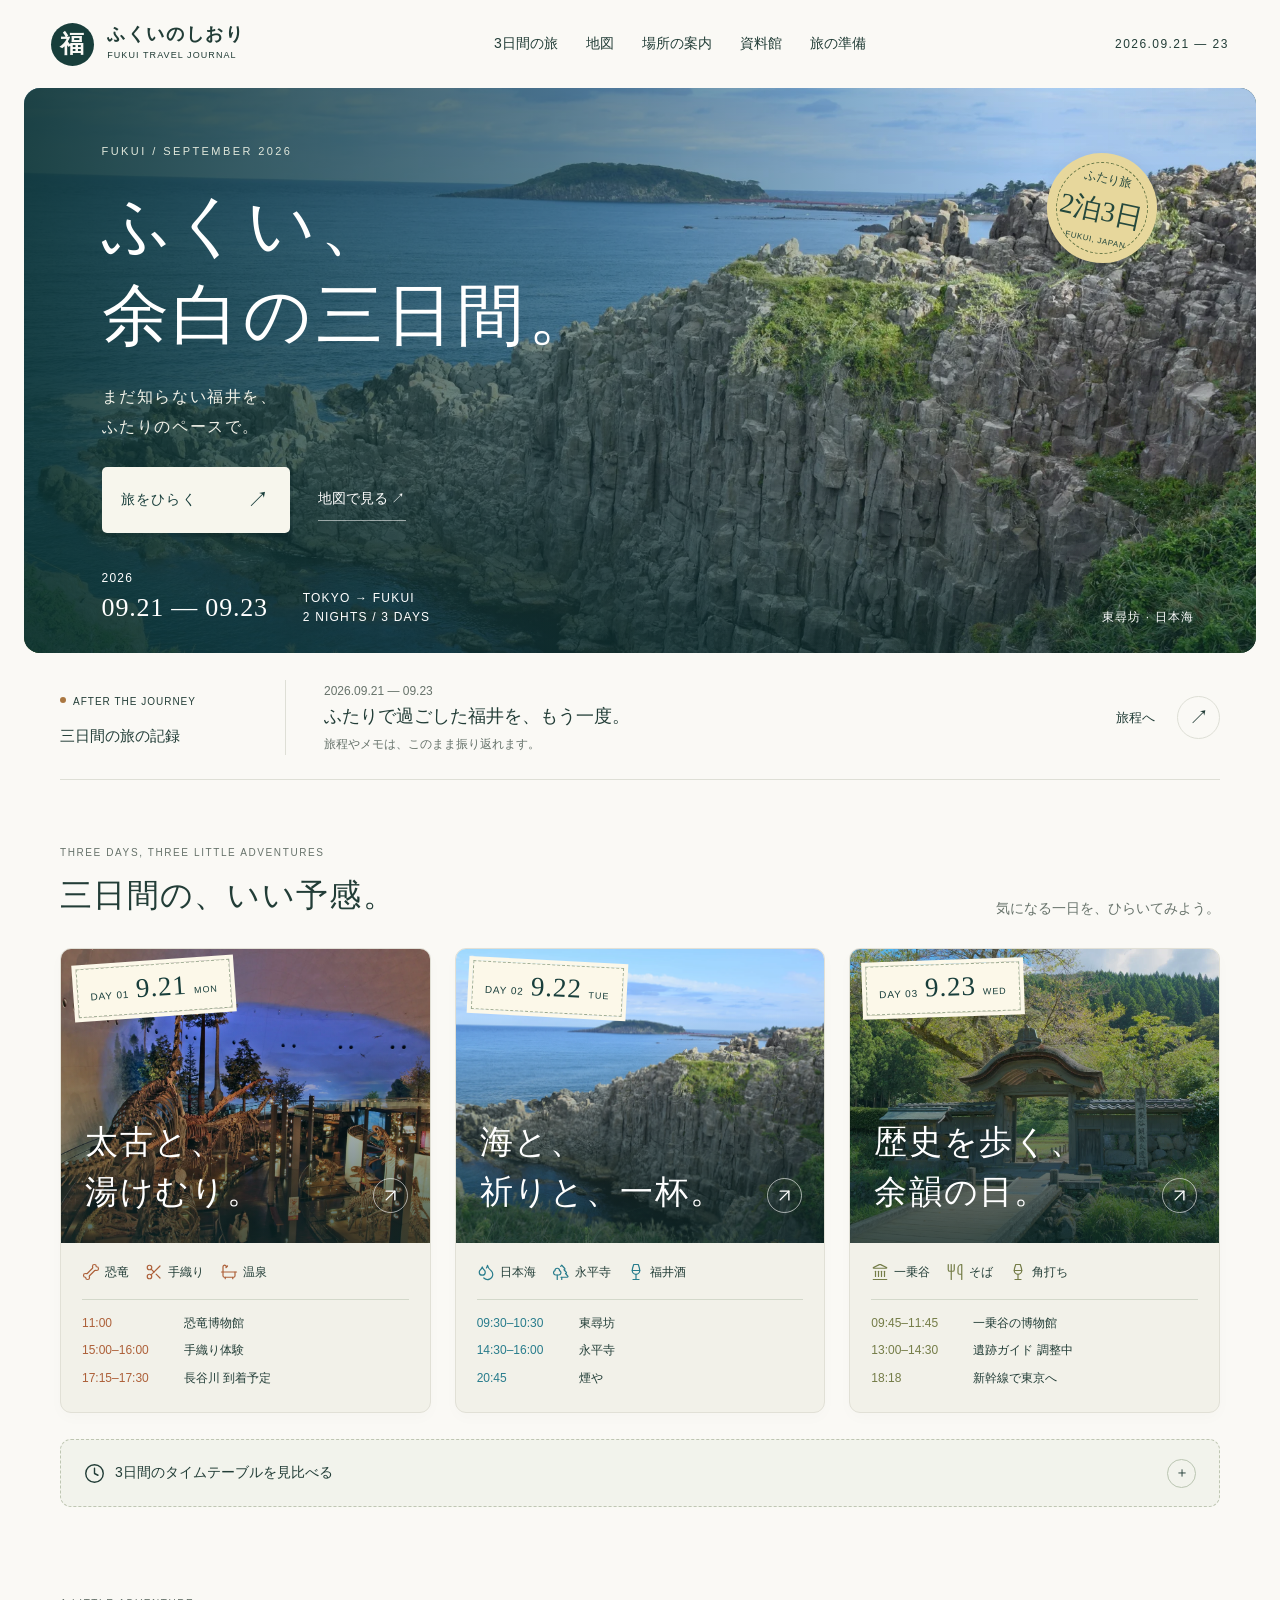
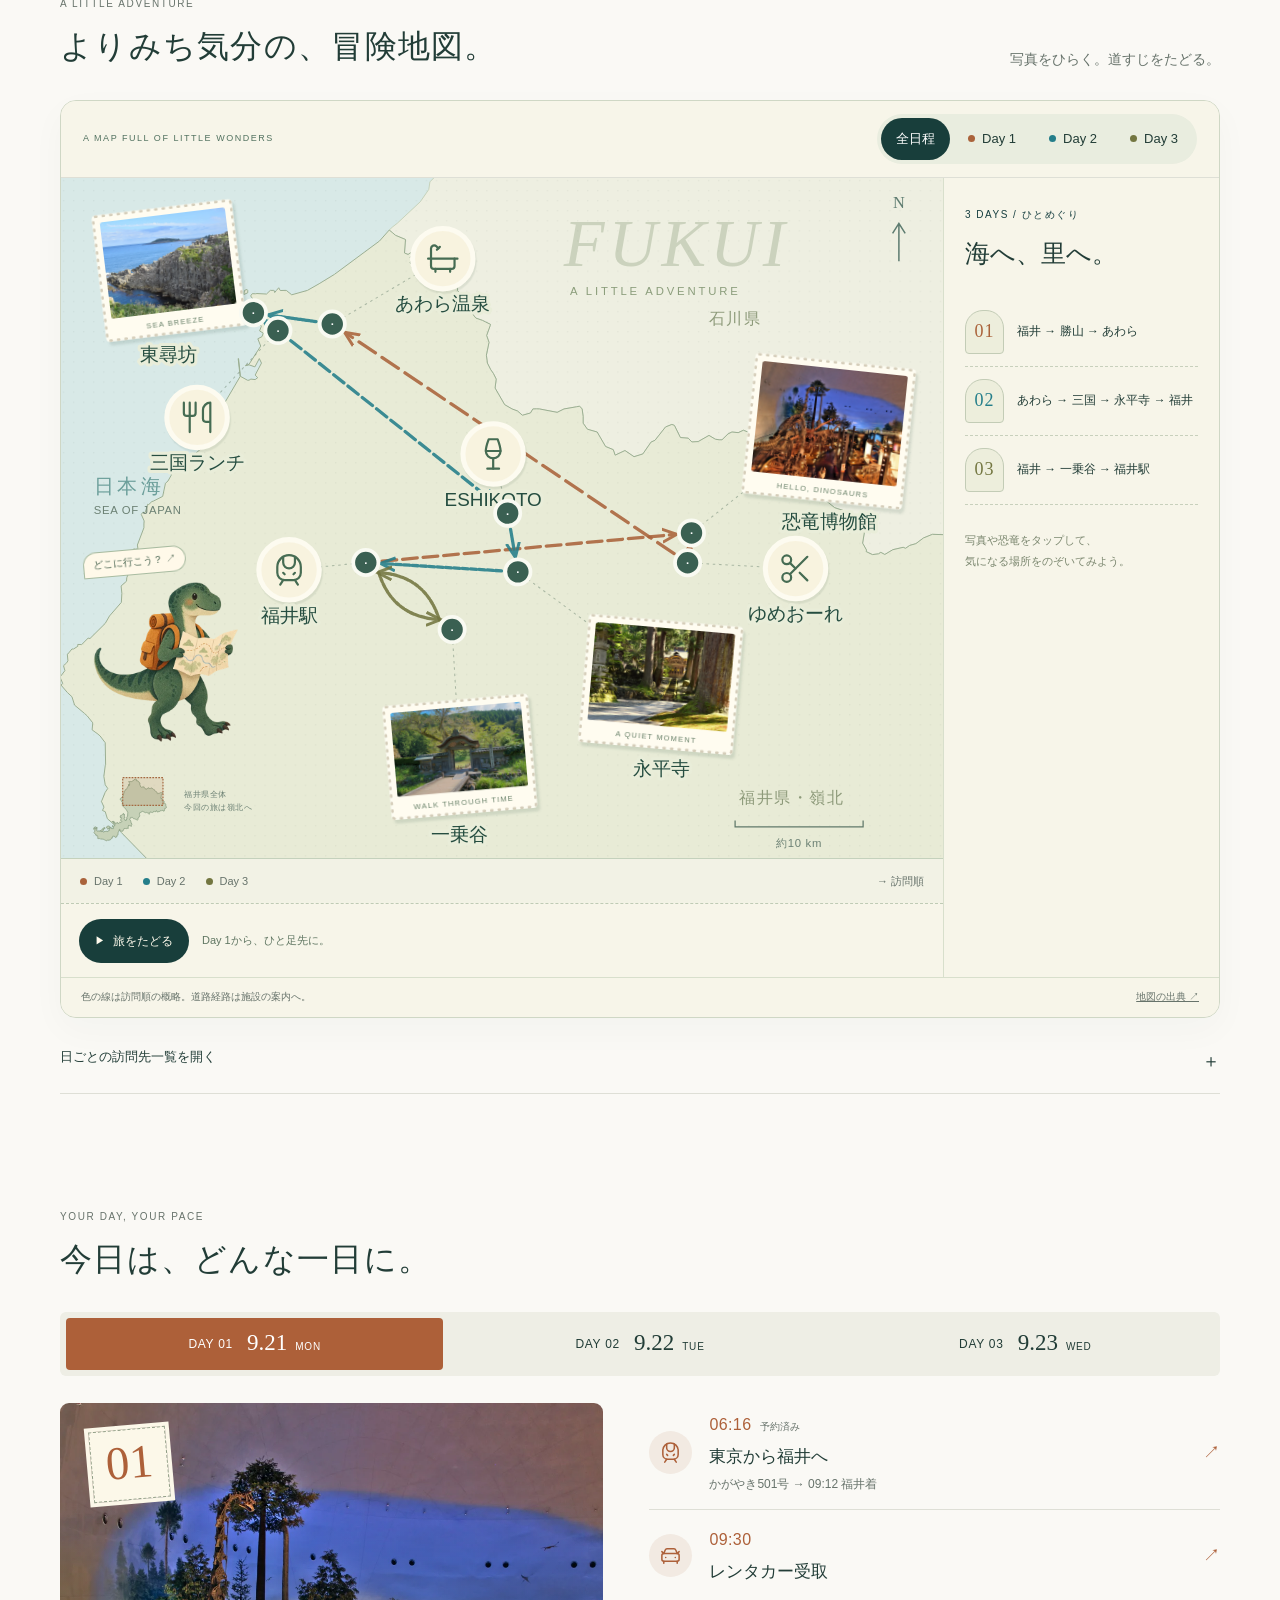
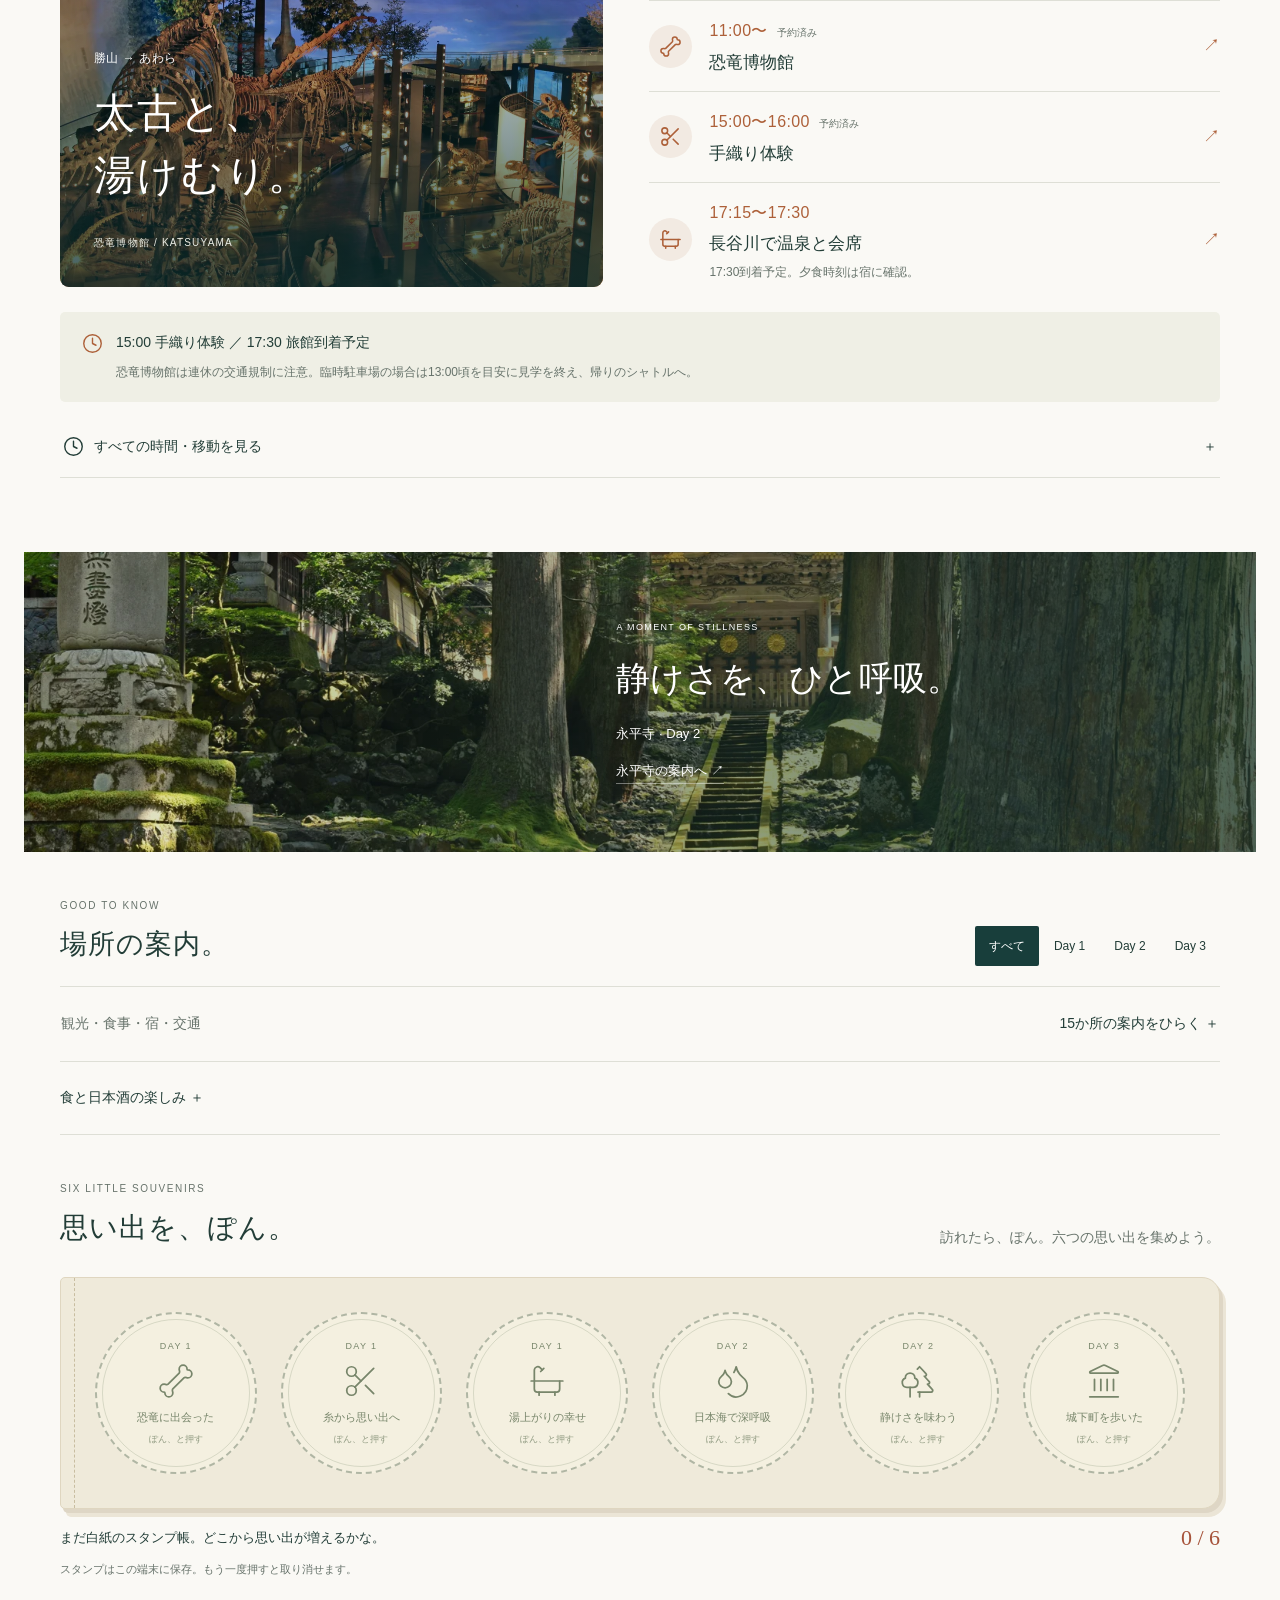
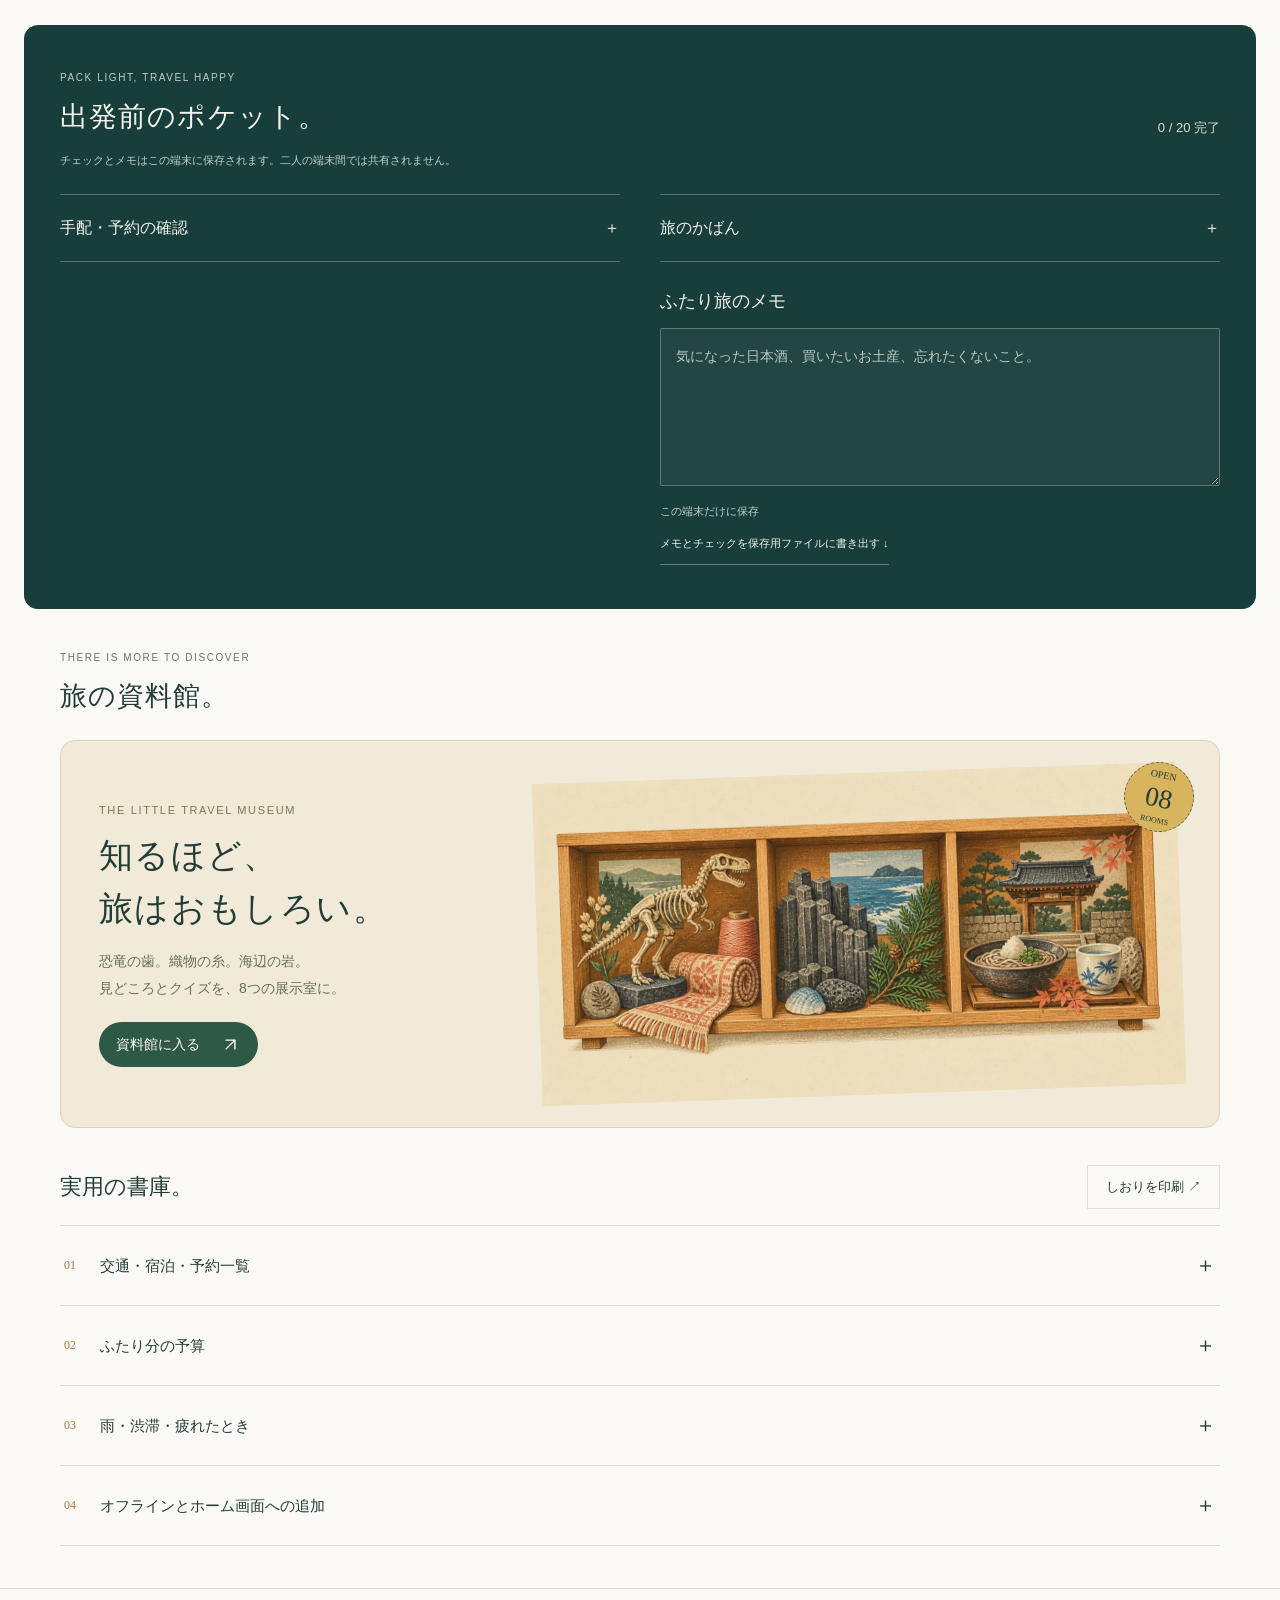
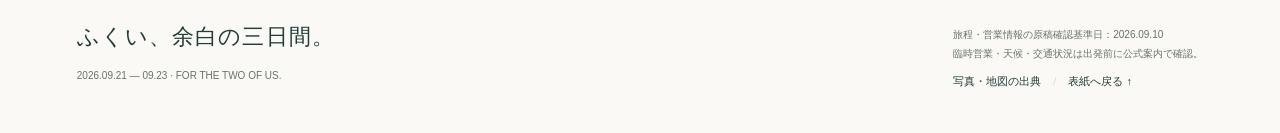
==== commit 45d7ae4e: "Create an illustrated travel museum with sourced discoveries and quizzes" ====
--- a/index.html
+++ b/index.html
@@ -6,12 +6,12 @@
 <meta name="robots" content="noindex,nofollow"><meta name="apple-mobile-web-app-capable" content="yes"><meta name="apple-mobile-web-app-title" content="ふくいのしおり">
 <title>ふくい、余白の三日間。｜2026.9.21–23</title>
 <link rel="icon" href="assets/icon-192.png" type="image/png"><link rel="apple-touch-icon" href="assets/icon-192.png"><link rel="manifest" href="manifest.webmanifest">
-<link rel="preload" as="image" href="assets/tojinbo.webp" fetchpriority="high"><link rel="stylesheet" href="style.css"><link rel="stylesheet" href="visual.css"><link rel="stylesheet" href="delight.css">
+<link rel="preload" as="image" href="assets/tojinbo.webp" fetchpriority="high"><link rel="stylesheet" href="style.css"><link rel="stylesheet" href="visual.css"><link rel="stylesheet" href="delight.css"><link rel="stylesheet" href="museum.css">
 <script src="trip-data.js" defer></script><script src="app.js" defer></script><script src="journey-extras.js" defer></script>
 </head>
 <body>
 <a class="skip-link" href="#journey">旅程へスキップ</a>
-<header class="site-header"><a class="brand" href="#top" aria-label="ふくいのしおり 表紙へ"><span class="brand-mark">福</span><span>ふくいのしおり<small>FUKUI TRAVEL JOURNAL</small></span></a><nav aria-label="メインナビ"><a href="#timetable">3日間の旅</a><a href="#route">地図</a><a href="#places">場所の案内</a><a href="#preparation">旅の準備</a></nav><span class="header-date">2026.09.21 — 23</span></header>
+<header class="site-header"><a class="brand" href="#top" aria-label="ふくいのしおり 表紙へ"><span class="brand-mark">福</span><span>ふくいのしおり<small>FUKUI TRAVEL JOURNAL</small></span></a><nav aria-label="メインナビ"><a href="#timetable">3日間の旅</a><a href="#route">地図</a><a href="#places">場所の案内</a><a href="museum.html">資料館</a><a href="#preparation">旅の準備</a></nav><span class="header-date">2026.09.21 — 23</span></header>
 <main id="top">
 <section class="cover" aria-label="旅の表紙"><img class="cover-photo" src="assets/tojinbo.webp" alt="青い日本海に面する東尋坊の柱状節理の断崖" width="1800" height="1200" fetchpriority="high"><div class="cover-shade"></div><div class="cover-content"><p class="eyebrow">FUKUI / SEPTEMBER 2026</p><h1>ふくい、<br>余白の<span>三日間。</span></h1><p class="cover-copy">まだ知らない福井を、<br>ふたりのペースで。</p><div class="cover-actions"><a class="cover-cta" href="#timetable">旅をひらく <span>↗</span></a><a class="cover-map" href="#route">地図で見る ↗</a></div></div><div class="cover-bottom"><span>2026 <strong>09.21 — 09.23</strong></span><span>TOKYO → FUKUI<br>2 NIGHTS / 3 DAYS</span><span class="photo-place">東尋坊 · 日本海</span></div><a class="cover-seal" href="#stamps"><span>ふたり旅</span><strong>2泊3日</strong><small>FUKUI, JAPAN</small></a></section>
 
@@ -953,7 +953,21 @@
 </svg>
 </div><p class="storage-hint">スタンプはこの端末に保存。もう一度押すと取り消せます。</p></section>
 <section class="prep-section" id="preparation"><div class="section-wrap"><div class="section-heading"><div><p class="eyebrow">PACK LIGHT, TRAVEL HAPPY</p><h2>出発前のポケット。</h2></div><span id="check-progress" class="check-progress">準備チェック</span></div><p class="storage-hint">チェックとメモはこの端末に保存されます。二人の端末間では共有されません。</p><p class="storage-warning" id="storage-warning" hidden>このブラウザでは保存できません。入力はページを閉じると失われます。</p><div class="prep-grid"><details class="prep-tasks prep-drawer"><summary>手配・予約の確認 <span>＋</span></summary><div><p class="task-note">一乗谷ガイドは通常申込期限後。手配可否を早めに確認。</p><label class="check-row"><input type="checkbox" data-check="task-0"><span><span class="task-priority">最優先</span><strong>一乗谷ガイド</strong><small>9/23 13:00開始の可否。通常期限後のため早急に問い合わせ</small></span></label><label class="check-row"><input type="checkbox" data-check="task-1"><span><span class="task-priority">高</span><strong>みくに隠居処</strong><small>9/22 11:00、2名の席、御膳、12:15退出の可否</small></span></label><label class="check-row"><input type="checkbox" data-check="task-2"><span><span class="task-priority">高</span><strong>長谷川の食事時間</strong><small>夕食開始時刻、翌朝7:30または8:00の朝食</small></span></label><label class="check-row"><input type="checkbox" data-check="task-3"><span><span class="task-priority">高</span><strong>手織り体験</strong><small>コース、料金、支払い状況、16:00終了の可否</small></span></label><label class="check-row"><input type="checkbox" data-check="task-4"><span><span class="task-priority">高</span><strong>恐竜博物館の交通対応</strong><small>最新規制、臨時駐車場、シャトル案内を保存</small></span></label><label class="check-row"><input type="checkbox" data-check="task-5"><span><span class="task-priority">中</span><strong>ホテルフジタの駐車</strong><small>大手駐車場の宿泊者料金と適用方法</small></span></label><label class="check-row"><input type="checkbox" data-check="task-6"><span><span class="task-priority">中</span><strong>レンタカー</strong><small>支払い状況、ETC、給油・返却条件</small></span></label><label class="check-row"><input type="checkbox" data-check="task-7"><span><span class="task-priority">中</span><strong>Day3朝食</strong><small>前夜購入またはホテル朝食追加の判断</small></span></label><label class="check-row"><input type="checkbox" data-check="task-8"><span><span class="task-priority">出発直前</span><strong>各施設の臨時営業</strong><small>ESHIKOTO、昼食店、博物館等の最新告知</small></span></label><label class="check-row"><input type="checkbox" data-check="task-9"><span><span class="task-priority">出発直前</span><strong>天気・道路</strong><small>海沿いの風雨、勝山周辺、最終日の帰路</small></span></label></div></details><div class="packing"><details class="prep-drawer"><summary>旅のかばん <span>＋</span></summary><div><label class="check-row"><input type="checkbox" data-check="pack-0"><span><p>運転免許証。交代運転する場合は二人とも携帯し、受取時に申告する。</p></span></label><label class="check-row"><input type="checkbox" data-check="pack-1"><span><p>新幹線の乗車情報、恐竜博物館チケット、宿・体験・飲食の予約確認画面。</p></span></label><label class="check-row"><input type="checkbox" data-check="pack-2"><span><p>スマートフォン、充電器、モバイルバッテリー、車内充電ケーブル。</p></span></label><label class="check-row"><input type="checkbox" data-check="pack-3"><span><p>ETCカード。車載器の利用条件はレンタカー会社で確認する。</p></span></label><label class="check-row"><input type="checkbox" data-check="pack-4"><span><p>歩きやすく滑りにくい靴、靴下、折り畳み傘、必要に応じてレインウェア。</p></span></label><label class="check-row"><input type="checkbox" data-check="pack-5"><span><p>暑さと冷房に対応できる服、薄手の羽織り、帽子、飲み物。</p></span></label><label class="check-row"><input type="checkbox" data-check="pack-6"><span><p>少額の現金。駐車場や現地支払いに備える。</p></span></label><label class="check-row"><input type="checkbox" data-check="pack-7"><span><p>要冷蔵の土産を買う場合は保冷手段。</p></span></label><label class="check-row"><input type="checkbox" data-check="pack-8"><span><p>常備薬など普段必要なもの。</p></span></label><label class="check-row"><input type="checkbox" data-check="pack-9"><span><p>予約画面と主要な地図は、通信できなくても見られるよう保存する。</p></span></label></div></details><label class="memo-label" for="trip-memo">ふたり旅のメモ</label><textarea id="trip-memo" rows="5" placeholder="気になった日本酒、買いたいお土産、忘れたくないこと。"></textarea><p class="memo-status" id="memo-status" role="status">この端末だけに保存</p><button class="text-button" id="export-memo" type="button">メモとチェックを保存用ファイルに書き出す ↓</button></div></div></div></section>
-<section class="section-wrap archive-section" id="reference"><div class="section-heading"><div><h2>旅の資料。</h2></div><button class="outline-button" type="button" id="print-guide">しおりを印刷 ↗</button></div><details class="archive"><summary><span>01</span> 交通・宿泊・予約一覧 <b>＋</b></summary><div class="archive-body"><p>金額は2名分。予約済み固定費186,951円、支払済み確認分159,132円。手織り体験と煙やは固定費に含みません。</p><div class="table-scroll" tabindex="0" role="region" aria-label="予約一覧"><table><thead><tr><th>内容</th><th>予約内容</th><th>金額</th><th>状況</th></tr></thead><tbody><tr><td><p>往路新幹線</p></td><td><p>9/21 東京06:16→福井09:12／かがやき501号</p></td><td><p>32,060円</p></td><td><p>予約・支払済み</p></td></tr><tr><td><p>復路新幹線</p></td><td><p>9/23 福井18:18→東京21:20／かがやき582号</p></td><td><p>32,060円</p></td><td><p>予約・支払済み</p></td></tr><tr><td><p>レンタカー</p></td><td><p>9/21 09:30〜9/23 17:00／トヨタレンタカー福井駅東口店</p></td><td><p>27,819円</p></td><td><p>予約済み。支払い状況は要確認</p></td></tr><tr><td><p>長谷川</p></td><td><p>9/21泊／禁煙8畳和室／結会席・夕朝食付き</p></td><td><p>76,032円</p></td><td><p>予約・支払済み</p></td></tr><tr><td><p>ホテルフジタ福井</p></td><td><p>9/22泊／禁煙スタンダードダブル／素泊まり</p></td><td><p>15,380円</p></td><td><p>予約・支払済み</p></td></tr><tr><td><p>恐竜博物館</p></td><td><p>9/21 11:00入館枠／特別展＋常設展</p></td><td><p>3,600円</p></td><td><p>予約・支払済み</p></td></tr><tr><td><p>手織り体験</p></td><td><p>9/21 15:00〜16:00／ゆめおーれ勝山</p></td><td><p>仮置き1,400円</p></td><td><p>予約済み。コース・料金・支払い状況は要確認</p></td></tr><tr><td><p>煙や</p></td><td><p>9/22 20:45／2名／アラカルト</p></td><td><p>予算17,000〜23,000円</p></td><td><p>席予約済み</p></td></tr></tbody></table></div><p>新幹線は往復とも普通車指定席・2名並び席。号車・座席・乗車方法・予約番号・キャンセル条件は、手元の予約確認画面で確認してください。チケットQRコードはこの公開ページには保存しません。</p></div></details><details class="archive"><summary><span>02</span> ふたり分の予算 <b>＋</b></summary><div class="archive-body"><div class="budget-head"><span>土産を除く中央見積もり / 2名</span><strong>¥249,691</strong><p>土産込みで約26万〜27万円。余裕を持つなら27万〜28万円程度。</p></div><div class="table-scroll" tabindex="0" role="region" aria-label="予算明細"><table><thead><tr><th>項目</th><th>金額</th><th>備考</th></tr></thead><tbody><tr><td><p>予約済み固定費</p></td><td><p>186,951円</p></td><td><p>新幹線・車・宿2泊・恐竜博物館</p></td></tr><tr><td><p>手織り体験</p></td><td><p>1,400円</p></td><td><p>実額未確認</p></td></tr><tr><td><p>Day1昼食</p></td><td><p>2,500円</p></td><td><p>予算</p></td></tr><tr><td><p>Day2海鮮昼食</p></td><td><p>9,200円</p></td><td><p>甘えび旬彩御膳2名想定</p></td></tr><tr><td><p>ESHIKOTO飲食</p></td><td><p>4,000円</p></td><td><p>利用する場合の予算。土産の酒は別</p></td></tr><tr><td><p>煙や</p></td><td><p>20,000円</p></td><td><p>料理・酒の予算</p></td></tr><tr><td><p>Day3朝食</p></td><td><p>2,000円</p></td><td><p>予算</p></td></tr><tr><td><p>Day3昼食</p></td><td><p>2,600円</p></td><td><p>予算</p></td></tr><tr><td><p>みずもと角打ち</p></td><td><p>3,000円</p></td><td><p>予算</p></td></tr><tr><td><p>その他カフェ・飲み物・軽食</p></td><td><p>3,000円</p></td><td><p>上記飲食とは別枠</p></td></tr><tr><td><p>ガソリン</p></td><td><p>4,000円</p></td><td><p>走行・配車・価格次第</p></td></tr><tr><td><p>有料道路</p></td><td><p>2,000円</p></td><td><p>経路次第</p></td></tr><tr><td><p>駐車場</p></td><td><p>2,500円</p></td><td><p>大手駐車場・東尋坊・永平寺等</p></td></tr><tr><td><p>永平寺</p></td><td><p>1,400円</p></td><td><p>700円×2</p></td></tr><tr><td><p>一乗谷共通観覧券</p></td><td><p>1,640円</p></td><td><p>820円×2</p></td></tr><tr><td><p>一乗谷ガイド</p></td><td><p>2,500円</p></td><td><p>第一候補の場合</p></td></tr><tr><td><p>入湯税など未確認分の予備</p></td><td><p>1,000円</p></td><td><p>実額ではなく予備枠</p></td></tr><tr><td><p><strong>合計</strong></p></td><td><p><strong>249,691円</strong></p></td><td><p><strong>約25万円／2名</strong></p></td></tr></tbody></table></div><p>保存協会の4,000円ガイドの場合は1,500円追加。カフェやガイドを利用しなければ該当分を差し引きます。持ち帰る日本酒は土産代です。</p></div></details><details class="archive"><summary><span>03</span> 雨・渋滞・疲れたとき <b>＋</b></summary><div class="archive-body rain-grid"><div class="rain-row"><h4>Day1、恐竜博物館への到着が遅れる</h4><p>見学を短縮。15:00の手織り体験を優先する</p></div><div class="rain-row"><h4>Day1、臨時駐車場利用になる</h4><p>帰りのシャトル移動を含め、13:00頃の見学終了を目安にする</p></div><div class="rain-row"><h4>Day1、旅館到着が17:30を超えそう</h4><p>長谷川へ連絡し、夕食対応を確認する</p></div><div class="rain-row"><h4>Day2、東尋坊が雨・強風</h4><p>岩場の散策を短縮または中止。昼食までの時間を休憩に使う</p></div><div class="rain-row"><h4>Day2、昼食や移動が大きく遅れる</h4><p>ESHIKOTOのカフェを省略し、さらに必要なら立ち寄り自体を省略する</p></div><div class="rain-row"><h4>Day2、ESHIKOTOのカフェが満席</h4><p>ショップと景色を楽しみ、14:00出発を守る</p></div><div class="rain-row"><h4>Day2、疲れが強い</h4><p>ホテル到着後の市内散歩を省略して休む</p></div><div class="rain-row"><h4>Day3、小雨</h4><p>歩きやすい靴と雨具で遺跡見学。ガイドと相談して経路調整</p></div><div class="rain-row"><h4>Day3、大雨・雷など</h4><p>屋外見学を短縮・中止。博物館中心に切り替え、ガイドの扱いは事前確認した条件に従う</p></div><div class="rain-row"><h4>Day3、昼食が混雑</h4><p>提供時間を確認し、ガイド開始に間に合う食事へ変更</p></div><div class="rain-row"><h4>Day3、帰路が渋滞</h4><p>駅の角打ちを省略。返却と新幹線を優先する</p></div></div></details><details class="archive"><summary><span>04</span> オフラインとホーム画面への追加 <b>＋</b></summary><div class="archive-body"><p id="offline-status" role="status">オフライン保存の状態を確認しています。</p><p>一度オンラインでしおりの保存が完了すると、旅程・住所・電話番号・主要な写真をオフラインでも読めます。このしおり内の地図とタイムテーブルもオフラインで見られます。Google マップの経路検索・施設の公式サイトには通信が必要です。</p><p>iPhoneはSafariの共有メニューから「ホーム画面に追加」。Androidはブラウザのメニューから「ホーム画面に追加」または「アプリをインストール」を選びます。</p><button id="install-app" class="outline-button" type="button" hidden>ホーム画面に追加する ↗</button><p>予約画面やチケット、必要な地図は別途保存してください。保存データはブラウザの設定や空き容量により消える場合があります。</p></div></details></section>
+<section class="section-wrap archive-section" id="reference"><div class="section-heading"><div><p class="eyebrow">THERE IS MORE TO DISCOVER</p><h2>旅の資料館。</h2></div></div><a class="museum-invitation" href="museum.html"><div class="museum-invitation-copy"><p class="eyebrow">THE LITTLE TRAVEL MUSEUM</p><h3>知るほど、<br>旅はおもしろい。</h3><p>恐竜の歯。織物の糸。海辺の岩。<br>見どころとクイズを、8つの展示室に。</p><span>資料館に入る <svg class="ui-icon" aria-hidden="true" focusable="false"
+  xmlns="http://www.w3.org/2000/svg"
+  width="24"
+  height="24"
+  viewBox="0 0 24 24"
+  fill="none"
+  stroke="currentColor"
+  stroke-width="2"
+  stroke-linecap="round"
+  stroke-linejoin="round"
+>
+  <path d="M7 7h10v10" />
+  <path d="M7 17 17 7" />
+</svg>
+</span></div><img src="assets/museum-cabinet.webp" alt="旅のモチーフを並べた、小さな飾り棚のイラスト" width="1400" height="700" loading="lazy"><span class="museum-invitation-seal" aria-hidden="true">OPEN<br><b>08</b><small>ROOMS</small></span></a><div class="practical-library-heading"><h3>実用の書庫。</h3><button class="outline-button" type="button" id="print-guide">しおりを印刷 ↗</button></div><details class="archive"><summary><span>01</span> 交通・宿泊・予約一覧 <b>＋</b></summary><div class="archive-body"><p>金額は2名分。予約済み固定費186,951円、支払済み確認分159,132円。手織り体験と煙やは固定費に含みません。</p><div class="table-scroll" tabindex="0" role="region" aria-label="予約一覧"><table><thead><tr><th>内容</th><th>予約内容</th><th>金額</th><th>状況</th></tr></thead><tbody><tr><td><p>往路新幹線</p></td><td><p>9/21 東京06:16→福井09:12／かがやき501号</p></td><td><p>32,060円</p></td><td><p>予約・支払済み</p></td></tr><tr><td><p>復路新幹線</p></td><td><p>9/23 福井18:18→東京21:20／かがやき582号</p></td><td><p>32,060円</p></td><td><p>予約・支払済み</p></td></tr><tr><td><p>レンタカー</p></td><td><p>9/21 09:30〜9/23 17:00／トヨタレンタカー福井駅東口店</p></td><td><p>27,819円</p></td><td><p>予約済み。支払い状況は要確認</p></td></tr><tr><td><p>長谷川</p></td><td><p>9/21泊／禁煙8畳和室／結会席・夕朝食付き</p></td><td><p>76,032円</p></td><td><p>予約・支払済み</p></td></tr><tr><td><p>ホテルフジタ福井</p></td><td><p>9/22泊／禁煙スタンダードダブル／素泊まり</p></td><td><p>15,380円</p></td><td><p>予約・支払済み</p></td></tr><tr><td><p>恐竜博物館</p></td><td><p>9/21 11:00入館枠／特別展＋常設展</p></td><td><p>3,600円</p></td><td><p>予約・支払済み</p></td></tr><tr><td><p>手織り体験</p></td><td><p>9/21 15:00〜16:00／ゆめおーれ勝山</p></td><td><p>仮置き1,400円</p></td><td><p>予約済み。コース・料金・支払い状況は要確認</p></td></tr><tr><td><p>煙や</p></td><td><p>9/22 20:45／2名／アラカルト</p></td><td><p>予算17,000〜23,000円</p></td><td><p>席予約済み</p></td></tr></tbody></table></div><p>新幹線は往復とも普通車指定席・2名並び席。号車・座席・乗車方法・予約番号・キャンセル条件は、手元の予約確認画面で確認してください。チケットQRコードはこの公開ページには保存しません。</p></div></details><details class="archive"><summary><span>02</span> ふたり分の予算 <b>＋</b></summary><div class="archive-body"><div class="budget-head"><span>土産を除く中央見積もり / 2名</span><strong>¥249,691</strong><p>土産込みで約26万〜27万円。余裕を持つなら27万〜28万円程度。</p></div><div class="table-scroll" tabindex="0" role="region" aria-label="予算明細"><table><thead><tr><th>項目</th><th>金額</th><th>備考</th></tr></thead><tbody><tr><td><p>予約済み固定費</p></td><td><p>186,951円</p></td><td><p>新幹線・車・宿2泊・恐竜博物館</p></td></tr><tr><td><p>手織り体験</p></td><td><p>1,400円</p></td><td><p>実額未確認</p></td></tr><tr><td><p>Day1昼食</p></td><td><p>2,500円</p></td><td><p>予算</p></td></tr><tr><td><p>Day2海鮮昼食</p></td><td><p>9,200円</p></td><td><p>甘えび旬彩御膳2名想定</p></td></tr><tr><td><p>ESHIKOTO飲食</p></td><td><p>4,000円</p></td><td><p>利用する場合の予算。土産の酒は別</p></td></tr><tr><td><p>煙や</p></td><td><p>20,000円</p></td><td><p>料理・酒の予算</p></td></tr><tr><td><p>Day3朝食</p></td><td><p>2,000円</p></td><td><p>予算</p></td></tr><tr><td><p>Day3昼食</p></td><td><p>2,600円</p></td><td><p>予算</p></td></tr><tr><td><p>みずもと角打ち</p></td><td><p>3,000円</p></td><td><p>予算</p></td></tr><tr><td><p>その他カフェ・飲み物・軽食</p></td><td><p>3,000円</p></td><td><p>上記飲食とは別枠</p></td></tr><tr><td><p>ガソリン</p></td><td><p>4,000円</p></td><td><p>走行・配車・価格次第</p></td></tr><tr><td><p>有料道路</p></td><td><p>2,000円</p></td><td><p>経路次第</p></td></tr><tr><td><p>駐車場</p></td><td><p>2,500円</p></td><td><p>大手駐車場・東尋坊・永平寺等</p></td></tr><tr><td><p>永平寺</p></td><td><p>1,400円</p></td><td><p>700円×2</p></td></tr><tr><td><p>一乗谷共通観覧券</p></td><td><p>1,640円</p></td><td><p>820円×2</p></td></tr><tr><td><p>一乗谷ガイド</p></td><td><p>2,500円</p></td><td><p>第一候補の場合</p></td></tr><tr><td><p>入湯税など未確認分の予備</p></td><td><p>1,000円</p></td><td><p>実額ではなく予備枠</p></td></tr><tr><td><p><strong>合計</strong></p></td><td><p><strong>249,691円</strong></p></td><td><p><strong>約25万円／2名</strong></p></td></tr></tbody></table></div><p>保存協会の4,000円ガイドの場合は1,500円追加。カフェやガイドを利用しなければ該当分を差し引きます。持ち帰る日本酒は土産代です。</p></div></details><details class="archive"><summary><span>03</span> 雨・渋滞・疲れたとき <b>＋</b></summary><div class="archive-body rain-grid"><div class="rain-row"><h4>Day1、恐竜博物館への到着が遅れる</h4><p>見学を短縮。15:00の手織り体験を優先する</p></div><div class="rain-row"><h4>Day1、臨時駐車場利用になる</h4><p>帰りのシャトル移動を含め、13:00頃の見学終了を目安にする</p></div><div class="rain-row"><h4>Day1、旅館到着が17:30を超えそう</h4><p>長谷川へ連絡し、夕食対応を確認する</p></div><div class="rain-row"><h4>Day2、東尋坊が雨・強風</h4><p>岩場の散策を短縮または中止。昼食までの時間を休憩に使う</p></div><div class="rain-row"><h4>Day2、昼食や移動が大きく遅れる</h4><p>ESHIKOTOのカフェを省略し、さらに必要なら立ち寄り自体を省略する</p></div><div class="rain-row"><h4>Day2、ESHIKOTOのカフェが満席</h4><p>ショップと景色を楽しみ、14:00出発を守る</p></div><div class="rain-row"><h4>Day2、疲れが強い</h4><p>ホテル到着後の市内散歩を省略して休む</p></div><div class="rain-row"><h4>Day3、小雨</h4><p>歩きやすい靴と雨具で遺跡見学。ガイドと相談して経路調整</p></div><div class="rain-row"><h4>Day3、大雨・雷など</h4><p>屋外見学を短縮・中止。博物館中心に切り替え、ガイドの扱いは事前確認した条件に従う</p></div><div class="rain-row"><h4>Day3、昼食が混雑</h4><p>提供時間を確認し、ガイド開始に間に合う食事へ変更</p></div><div class="rain-row"><h4>Day3、帰路が渋滞</h4><p>駅の角打ちを省略。返却と新幹線を優先する</p></div></div></details><details class="archive"><summary><span>04</span> オフラインとホーム画面への追加 <b>＋</b></summary><div class="archive-body"><p id="offline-status" role="status">オフライン保存の状態を確認しています。</p><p>一度オンラインでしおりの保存が完了すると、旅程・住所・電話番号・主要な写真をオフラインでも読めます。このしおり内の地図・タイムテーブル・資料館の読みものとクイズもオフラインで見られます。Google マップの経路検索・施設の公式サイトには通信が必要です。</p><p>iPhoneはSafariの共有メニューから「ホーム画面に追加」。Androidはブラウザのメニューから「ホーム画面に追加」または「アプリをインストール」を選びます。</p><button id="install-app" class="outline-button" type="button" hidden>ホーム画面に追加する ↗</button><p>予約画面やチケット、必要な地図は別途保存してください。保存データはブラウザの設定や空き容量により消える場合があります。</p></div></details></section>
 <footer class="site-footer"><div><a class="footer-title" href="#top">ふくい、余白の三日間。</a><p>2026.09.21 — 09.23 · FOR THE TWO OF US.</p></div><div><p>旅程・営業情報の原稿確認基準日：2026.09.10<br>臨時営業・天候・交通状況は出発前に公式案内で確認。</p><a href="credits.html">写真・地図の出典</a><span class="footer-divider"> / </span><a href="#top">表紙へ戻る ↑</a></div></footer>
 </main>
 <nav class="mobile-nav" aria-label="スマートフォン用ナビゲーション"><a href="#now"><span aria-hidden="true"><svg class="ui-icon" aria-hidden="true" focusable="false"
--- a/museum.css
+++ b/museum.css
@@ -0,0 +1,101 @@
+/* A cabinet of field notes, made for reading before and during the journey. */
+.museum-invitation { position: relative; display: grid; grid-template-columns: .9fr 1.4fr; align-items: center; gap: 24px; padding: 32px 38px; margin: 22px 0 37px; background: #f1ead8; border: 1px solid #dbd4bc; border-radius: 15px; overflow: hidden; }
+.museum-invitation-copy { position: relative; z-index: 1; }
+.museum-invitation .eyebrow { color: #817651; font-size: 11px; }
+.museum-invitation h3 { font: 34px/1.55 var(--serif); margin: 10px 0 13px; letter-spacing: .04em; }
+.museum-invitation-copy>p:not(.eyebrow) { font-size: 14px; line-height: 1.9; color: #657057; }
+.museum-invitation-copy>span { display: inline-flex; gap: 20px; align-items: center; margin-top: 20px; padding: 10px 17px; border-radius: 25px; background: #2e5947; color: #fffbee; font-size: 14px; }
+.museum-invitation>img { width: 100%; height: auto; mix-blend-mode: multiply; transform: rotate(-2deg); transition: transform .3s; }
+.museum-invitation:hover>img { transform: rotate(0) translateY(-3px); }
+.museum-invitation-seal { position: absolute; right: 25px; top: 21px; width: 70px; height: 70px; display: flex; flex-direction: column; align-items: center; justify-content: center; font: 10px/1.3 Georgia,serif; background: #d7b45d; border: 1px dashed #55684b; border-radius: 50%; transform: rotate(12deg); }
+.museum-invitation-seal b { font-size: 27px; font-weight: 400; }.museum-invitation-seal small { font-size: 8px; }
+.practical-library-heading { display: flex; align-items: center; justify-content: space-between; gap: 20px; padding-bottom: 16px; }
+.practical-library-heading h3 { font: 22px var(--serif); }
+.museum-page { --paper: #f9f7ef; --ink: #29463a; --muted: #68765f; background: var(--paper); }
+.museum-page .ui-icon { width: 22px; height: 22px; }
+.museum-header { max-width: 1320px; margin: auto; height: 92px; padding: 0 40px; display: flex; align-items: center; justify-content: space-between; gap: 20px; }
+.museum-header .brand small { font-size: 10px; }.museum-back { font-size: 14px; padding: 11px 0; border-bottom: 1px solid #c8d2bf; }
+.museum-intro { max-width: 1280px; margin: 0 auto; padding: 30px 46px 26px; position: relative; display: grid; grid-template-columns: .85fr 1.5fr; align-items: center; min-height: 355px; }
+.museum-intro-copy { position: relative; z-index: 1; }.museum-intro .eyebrow { font-size: 11px; color: #899174; letter-spacing: .15em; }
+.museum-intro h1 { font: 49px/1.5 var(--serif); letter-spacing: .03em; margin: 13px 0 20px; }
+.museum-intro-copy>p:not(.eyebrow) { font-size: 16px; line-height: 1.95; }
+.museum-enter { display: inline-flex; gap: 18px; align-items: center; font-size: 14px; border-bottom: 1px solid #9fad8d; margin-top: 20px; padding: 9px 0; }
+.museum-enter>span { font-size: 23px; }
+.museum-cabinet { margin: 0 -20px 0 -10px; position: relative; transform: rotate(-1deg); }
+.museum-cabinet img { width: 100%; height: auto; mix-blend-mode: multiply; }.museum-cabinet figcaption { text-align: center; color: #92977e; font-size: 12px; margin-top: -16px; }
+.museum-catalogue-mark { position: absolute; right: 39px; top: 3px; width: 84px; height: 84px; border: 1px dashed #998550; outline: 4px solid #ecda9c; background: #ecda9c; border-radius: 50%; display: flex; flex-direction: column; align-items: center; justify-content: center; transform: rotate(10deg); }
+.museum-catalogue-mark>span { font: 9px/1.5 var(--sans); letter-spacing: .12em; }.museum-catalogue-mark strong { font: 36px/1.15 Georgia,serif; }
+.museum-facts-ribbon { max-width: 1160px; margin: 17px auto 0; display: flex; align-items: center; justify-content: center; gap: 44px; border-top: 1px solid #d8ddcd; border-bottom: 1px solid #d8ddcd; padding: 17px 20px; font-size: 14px; color: #607258; }
+.museum-facts-ribbon>span { display: flex; align-items: center; gap: 9px; }.museum-facts-ribbon .ui-icon { width: 19px; }
+.museum-collection { max-width: 1160px; margin: auto; padding: 47px 0 0; }
+.museum-collection-heading { display: flex; justify-content: space-between; align-items: center; gap: 22px; margin-bottom: 24px; }
+.museum-collection-heading .eyebrow { color: #8b9177; font-size: 11px; }.museum-collection-heading h2 { font: 29px/1.6 var(--serif); margin-top: 8px; }
+.museum-surprise { display: inline-flex; align-items: center; gap: 9px; font-size: 14px; padding: 12px 17px; border: 1px solid #bfcab0; border-radius: 28px; background: transparent; min-height: 46px; }
+.museum-surprise:hover { background: #e9eddc; }
+.museum-toolbar { position: sticky; top: 0; z-index: 5; display: flex; justify-content: space-between; gap: 20px; align-items: center; background: #f9f7eff2; backdrop-filter: blur(12px); padding: 13px 0 18px; border-bottom: 1px solid #d8ddcd; margin-bottom: 26px; }
+.museum-filters { display: flex; gap: 7px; }.museum-filters button { border: 1px solid transparent; background: #edeee1; border-radius: 28px; padding: 10px 19px; min-height: 46px; font-size: 14px; }
+.museum-filters button[aria-pressed=true] { background: #2c5846; color: #fffbee; }.museum-filters button:hover:not([aria-pressed=true]) { border-color: #9cae90; }
+#museum-count { font-size: 13px; color: #7e8a70; }
+.museum-grid { display: grid; grid-template-columns: repeat(2,minmax(0,1fr)); gap: 34px; align-items: start; }
+.museum-exhibit { min-width: 0; border: 1px solid #d7ddca; border-radius: 11px; overflow: hidden; background: #fffdf5; scroll-margin-top: 95px; box-shadow: 0 5px 12px #26463804; }
+.exhibit-visual { height: 260px; position: relative; overflow: hidden; background: #dedec6; color: var(--exhibit-color); }
+.exhibit-visual>img { width: 100%; height: 100%; object-fit: cover; }
+.exhibit-ticket { position: absolute; left: 23px; top: 20px; display: flex; align-items: center; gap: 9px; padding: 7px 11px; background: #fdf8e8; border: 1px dashed #8f9a7a; outline: 3px solid #fdf8e8; transform: rotate(-5deg); }
+.exhibit-ticket>small { font-size: 9px; letter-spacing: .07em; }.exhibit-ticket>b { font: 28px/1.2 Georgia,serif; }
+.exhibit-day { position: absolute; bottom: 15px; right: 18px; padding: 5px 11px; border-radius: 20px; background: #fdf8e8; font-size: 12px; color: #42604b; }
+.exhibit-body { padding: 28px 29px 20px; }
+.exhibit-body>.eyebrow { color: var(--exhibit-color); font-size: 11px; letter-spacing: .1em; }.exhibit-body>h3 { font: 32px/1.55 var(--serif); letter-spacing: .045em; margin: 11px 0 13px; }
+.exhibit-intro { font-size: 16px; line-height: 1.9; color: #5e705b; }
+.exhibit-peek { display: flex; gap: 22px; align-items: center; margin: 24px 0 16px; padding: 16px 0; border-top: 1px solid #dce1d2; border-bottom: 1px solid #dce1d2; }
+.exhibit-peek>span { flex-shrink: 0; font: 38px/1.3 Georgia,var(--serif); color: var(--exhibit-color); max-width: 53%; }
+.exhibit-peek>p { font-size: 14px; line-height: 1.8; color: #6a785e; }.exhibit-sake .exhibit-peek>span { font-size: 28px; }
+.museum-citation { font: 11px/1 var(--sans); color: #8d794d; padding: 4px 3px; vertical-align: super; text-decoration: underline; white-space: nowrap; }
+.exhibit-reading { border: 0; border-bottom: 1px solid #d8decd; }.exhibit-reading>summary { display: flex; align-items: center; justify-content: space-between; gap: 12px; min-height: 57px; padding: 12px 0; font-size: 14px; }
+.exhibit-reading>summary>b { border: 1px solid #b6c3aa; border-radius: 50%; flex-shrink: 0; width: 27px; height: 27px; font-weight: 400; display: grid; place-items: center; transition: transform .2s; }
+.exhibit-reading[open]>summary>b { transform: rotate(45deg); }.exhibit-reading-body { padding: 3px 0 22px; }
+.museum-fact { display: flex; gap: 13px; margin: 21px 0 26px; }
+.museum-fact>span { color: var(--exhibit-color); font: 15px/1.7 Georgia,serif; margin-top: 2px; }
+.museum-fact h4 { font-size: 17px; font-weight: 500; line-height: 1.75; margin-bottom: 9px; }
+.museum-fact p { font-size: 16px; line-height: 1.95; color: #61715b; }
+.field-mission { background: #edf0df; border-radius: 7px; padding: 21px 22px; border: 1px dashed #b5c4a0; margin: 22px 0 16px; }
+.field-mission>.eyebrow { font-size: 10px; color: #7e8b66; letter-spacing: .12em; }.field-mission h4 { font: 19px/1.6 var(--serif); display: flex; align-items: center; gap: 8px; margin: 7px 0 13px; }
+.field-mission ul { margin: 0; padding-left: 20px; }.field-mission li { padding-left: 3px; font-size: 16px; line-height: 1.9; }.field-mission li+li { margin-top: 12px; }.field-mission li::marker { color: #a88242; }
+.museum-care { display: flex; gap: 10px; align-items: flex-start; font-size: 14px; line-height: 1.85; color: #7b7659; margin: 16px 0 0; }.museum-care>.ui-icon { width: 19px; margin-top: 4px; flex-shrink: 0; }
+.museum-quiz { margin: 24px 0 12px; background: #f4ead4; border-radius: 7px; border: 1px solid #e5d9bc; overflow: hidden; }
+.museum-quiz>summary { display: flex; gap: 15px; padding: 20px; align-items: flex-start; }
+.quiz-letter { font: italic 35px/1.1 Georgia,serif; color: #b08141; flex-shrink: 0; }.museum-quiz>summary>span:last-child { flex: 1; min-width: 0; }
+.museum-quiz small { display: block; font-size: 11px; line-height: 1.7; color: #87754b; }.museum-quiz strong { display: block; font-size: 16px; font-weight: 500; line-height: 1.85; margin: 7px 0 12px; }
+.quiz-choices { display: flex; flex-wrap: wrap; gap: 7px; }.quiz-choices>span { font-size: 13px; padding: 4px 10px; background: #fffbf0; border-radius: 4px; }.quiz-choices b { color: #b07b3a; margin-right: 6px; font: 14px Georgia,serif; }
+.quiz-invitation { display: flex; align-items: center; justify-content: flex-end; gap: 14px; font-size: 12px; color: #8c733e; margin-top: 13px; }.quiz-invitation>b { font-size: 18px; font-weight: 400; transition: transform .2s; }
+.museum-quiz[open] .quiz-invitation>b { transform: rotate(90deg); }.quiz-answer { padding: 21px 24px 24px; background: #e9ebd5; border-top: 1px dashed #afb794; }
+.quiz-answer>.eyebrow { font-size: 10px; color: #85906a; }.quiz-answer h4 { font: 21px/1.65 var(--serif); margin: 7px 0 10px; }.quiz-answer p { font-size: 16px; line-height: 1.9; }
+.exhibit-links { display: flex; flex-wrap: wrap; gap: 4px 18px; margin-top: 17px; }.exhibit-links a { display: inline-flex; gap: 7px; align-items: center; font-size: 14px; padding: 8px 0; min-height: 44px; border-bottom: 1px solid #ccd6bf; }.exhibit-links .ui-icon { width: 18px; }
+.museum-sources { margin-top: 14px; color: #7b846d; }.museum-sources>summary { font-size: 12px; padding: 8px 0; min-height: 38px; }.museum-sources ol { font-size: 13px; padding-left: 23px; margin: 8px 0; }.museum-sources li { margin: 7px 0; }.museum-sources a { text-decoration: underline; text-underline-offset: 3px; }
+.weave-diagram { width: 206px; position: absolute; left: 50%; top: 42px; transform: translateX(-50%) rotate(-6deg); }
+.weave-grid { display: grid; grid-template-columns: repeat(8,1fr); aspect-ratio: 1; background: #dcc09a; border: 8px solid #f5e7ce; box-shadow: 5px 6px 0 #907c5722; }
+.weave-grid i { aspect-ratio: 1; display: block; }.warp-over { background: linear-gradient(90deg,#dec3a1 9%,#305f54 10%,#4c7867 83%,#c8af88 84%); }.weft-over { background: linear-gradient(0deg,#dec3a1 9%,#b67649 10%,#c78e5a 83%,#c8af88 84%); }
+.warp-label,.weft-label { position: absolute; background: #fcf5e6; font-size: 13px; padding: 3px 9px; color: #55745b; }.warp-label { top: -15px; left: 65px; transform: rotate(6deg); }.weft-label { top: 76px; left: -65px; transform: rotate(6deg); }
+.exhibit-weaving .exhibit-visual { background: #e8d5b6; }
+.museum-type-art { height: 100%; display: flex; flex-direction: column; justify-content: center; align-items: center; color: var(--exhibit-color); background: radial-gradient(circle at 50% 55%,#f5f2df 0 72px,transparent 73px),#dee6d2; }
+.museum-type-art>.ui-icon { width: 54px; height: 54px; stroke-width: 1.1; margin-bottom: 18px; }
+.museum-type-art>span { font: 30px/1.5 var(--serif); letter-spacing: .08em; }.museum-type-art>small { font-size: 9px; letter-spacing: .17em; margin-top: 9px; }
+.exhibit-taste .museum-type-art { background: radial-gradient(circle at 50% 55%,#f9eed8 0 72px,transparent 73px),#e8c9a9; }.exhibit-sake .museum-type-art { background: radial-gradient(circle at 50% 55%,#f0efd9 0 72px,transparent 73px),#d8ddc0; }
+.museum-reading-note { color: #7c886e; font-size: 13px; line-height: 1.9; margin: 30px 0; text-align: center; }
+.museum-closing { max-width: 1160px; margin: 45px auto 0; padding: 40px; display: flex; align-items: center; justify-content: center; gap: 50px; border-top: 1px solid #d6ddc9; border-bottom: 1px solid #d6ddc9; background: #eff0e0; border-radius: 12px; }
+.museum-closing>img { width: 150px; height: auto; }.museum-closing .eyebrow { font-size: 10px; color: #8a916f; }.museum-closing h2 { font: 37px/1.6 var(--serif); margin: 9px 0 11px; }.museum-closing p:not(.eyebrow) { font-size: 16px; line-height: 1.9; }.museum-closing a { display: inline-block; font-size: 14px; padding: 9px 0; border-bottom: 1px solid #aabb99; margin-top: 14px; }
+.museum-footer { max-width: 1160px; margin: 0 auto; padding: 33px 0 45px; color: #7c866e; font-size: 12px; line-height: 1.9; }.museum-footer p a { text-decoration: underline; }.museum-footer>p+p { margin-top: 10px; }.museum-footer>div { display: flex; flex-wrap: wrap; gap: 13px 28px; margin-top: 19px; }.museum-footer button { border: 0; padding: 0; background: transparent; font-size: 12px; min-height: 36px; }.museum-footer>div a { display: inline-flex; align-items: center; min-height: 36px; }
+.museum-noscript { text-align: center; padding: 15px 25px; font-size: 14px; background: #e8ecd9; }
+@media(max-width:1240px) { .museum-collection,.museum-facts-ribbon,.museum-footer,.museum-closing { margin-left: 35px; margin-right: 35px; }.museum-intro { padding-left: 37px; padding-right: 37px; }.museum-intro h1 { font-size: 42px; }.museum-grid { gap: 25px; }.exhibit-body { padding: 26px 24px 20px; }.exhibit-visual { height: 248px; } }
+@media(max-width:900px) { .museum-header { height: 80px; padding: 0 28px; }.museum-intro { grid-template-columns: 1fr 1.15fr; padding: 25px 32px; }.museum-intro h1 { font-size: 36px; }.museum-intro-copy>p:not(.eyebrow) { font-size: 15px; }.museum-catalogue-mark { width: 65px; height: 65px; right: 27px; top: 18px; }.museum-catalogue-mark strong { font-size: 28px; }.museum-catalogue-mark>span { font-size: 7px; }.museum-cabinet { margin: 0 -10px; }.museum-cabinet figcaption { font-size: 10px; margin-top: 0; }.museum-facts-ribbon { gap: 20px; font-size: 12px; }.museum-collection-heading { align-items: flex-start; }.museum-collection-heading h2 { font-size: 25px; }.museum-surprise { font-size: 12px; padding: 11px 13px; }.museum-surprise .ui-icon { width: 18px; }.museum-grid { gap: 20px; }.exhibit-body { padding: 23px 20px 17px; }.exhibit-body>h3 { font-size: 27px; }.exhibit-visual { height: 225px; }.weave-diagram { width: 178px; top: 32px; }.weft-label { left: -52px; }.museum-type-art>span { font-size: 25px; }.museum-quiz>summary { padding: 17px 14px; gap: 10px; }.exhibit-peek { gap: 15px; }.exhibit-peek>span { font-size: 32px; }.exhibit-sake .exhibit-peek>span { font-size: 23px; }.exhibit-peek>p { font-size: 13px; }.exhibit-reading>summary { font-size: 13px; }.field-mission { padding: 18px; }.museum-invitation { grid-template-columns: 1fr 1.1fr; padding: 28px; gap: 10px; }.museum-invitation h3 { font-size: 30px; }.museum-invitation-copy>p:not(.eyebrow) { font-size: 13px; } }
+@media(max-width:620px) {
+ .museum-invitation { display: flex; flex-direction: column; align-items: stretch; padding: 20px 23px 26px; margin-top: 16px; }.museum-invitation>img { order: -1; margin: -7px -9px -4px; width: calc(100% + 18px); max-width: none; }.museum-invitation h3 { font-size: 29px; margin-top: 10px; }.museum-invitation-copy>p:not(.eyebrow) { font-size: 14px; }.museum-invitation-seal { width: 54px; height: 54px; right: 17px; top: 14px; font-size: 8px; }.museum-invitation-seal b { font-size: 20px; }.museum-invitation-seal small { font-size: 7px; }.museum-invitation-copy>span { margin-top: 17px; }.practical-library-heading h3 { font-size: 21px; }
+ .museum-header { height: 74px; padding: 0 20px; gap: 12px; }.museum-header .brand { font-size: 15px; }.museum-header .brand small { font-size: 7px; letter-spacing: .05em; }.museum-header .brand-mark { width: 32px; height: 32px; font-size: 19px; }.museum-back { font-size: 12px; white-space: nowrap; }
+ .museum-intro { display: flex; flex-direction: column; align-items: stretch; padding: 20px 25px 24px; min-height: 0; }.museum-intro .eyebrow { font-size: 10px; }.museum-intro h1 { font-size: 38px; margin: 13px 0 13px; }.museum-intro-copy>p:not(.eyebrow) { font-size: 15px; }.museum-enter { font-size: 13px; margin-top: 10px; }.museum-cabinet { margin: 12px -17px 0; transform: rotate(-1deg); }.museum-cabinet figcaption { font-size: 10px; margin-top: -6px; }.museum-catalogue-mark { right: 27px; top: 34px; width: 62px; height: 62px; }
+ .museum-facts-ribbon { margin: 0 22px; gap: 9px; padding: 14px 0; justify-content: space-between; font-size: 10px; }.museum-facts-ribbon>span { gap: 4px; }.museum-facts-ribbon .ui-icon { width: 16px; height: 16px; }
+ .museum-collection { margin: 0 22px; padding-top: 32px; }.museum-collection-heading { display: block; margin-bottom: 14px; }.museum-collection-heading h2 { font-size: 25px; }.museum-collection-heading .eyebrow { font-size: 10px; }.museum-surprise { font-size: 13px; margin-top: 17px; padding: 9px 14px; }.museum-toolbar { margin: 0 -9px 22px; padding: 11px 8px; gap: 8px; border-bottom: 1px solid #d8ddcd; }.museum-filters { gap: 4px; }.museum-filters button { font-size: 12px; min-height: 44px; padding: 8px 11px; }#museum-count { position: absolute; width: 1px; height: 1px; padding: 0; margin: -1px; overflow: hidden; clip-path: inset(50%); white-space: nowrap; }
+ .museum-grid { grid-template-columns: 1fr; gap: 27px; }.museum-exhibit { scroll-margin-top: 83px; }.exhibit-visual { height: 216px; }.exhibit-body { padding: 24px 21px 18px; }.exhibit-body>.eyebrow { font-size: 10px; }.exhibit-body>h3 { font-size: 29px; }.exhibit-intro { font-size: 16px; }.exhibit-peek { margin-top: 21px; padding: 16px 0; }.exhibit-peek>span { font-size: 36px; }.exhibit-peek>p { font-size: 14px; }.exhibit-sake .exhibit-peek>span { font-size: 24px; }.exhibit-ticket { left: 20px; top: 18px; }.exhibit-day { font-size: 11px; right: 13px; bottom: 13px; }.exhibit-reading>summary { font-size: 14px; line-height: 1.7; }.exhibit-reading>summary>b { width: 24px; height: 24px; }.museum-fact { gap: 10px; }.museum-fact h4 { font-size: 17px; }.museum-fact p { font-size: 16px; }.field-mission { padding: 18px 17px; }.field-mission h4 { font-size: 18px; }.museum-care { font-size: 14px; }.museum-quiz { margin-top: 20px; }.museum-quiz>summary { padding: 18px 16px; gap: 11px; }.quiz-letter { font-size: 31px; }.museum-quiz small { font-size: 10px; }.museum-quiz strong { font-size: 16px; }.quiz-choices>span { font-size: 12px; }.quiz-answer { padding: 19px; }.quiz-answer h4 { font-size: 20px; }.quiz-answer p { font-size: 16px; }.exhibit-links a { font-size: 14px; }.weave-diagram { width: 174px; top: 29px; }.weft-label { left: -45px; top: 68px; font-size: 12px; }.warp-label { font-size: 12px; }.museum-type-art>span { font-size: 27px; }
+ .museum-reading-note { font-size: 12px; text-align: left; margin: 24px 0; }.museum-closing { margin: 28px 22px 0; padding: 27px 17px; gap: 15px; }.museum-closing>img { width: 83px; }.museum-closing .eyebrow { font-size: 8px; }.museum-closing h2 { font-size: 26px; }.museum-closing p:not(.eyebrow) { font-size: 14px; }.museum-closing a { font-size: 13px; }.museum-footer { margin: 0 22px; padding: 27px 0 35px; font-size: 11px; }.museum-footer>div { gap: 8px 20px; }.museum-footer button { font-size: 11px; }
+}
+@media(max-width:360px) { .museum-intro { padding-left: 22px; padding-right: 22px; }.museum-intro h1 { font-size: 34px; }.museum-catalogue-mark { width: 51px; height: 51px; right: 22px; top: 46px; }.museum-catalogue-mark strong { font-size: 24px; }.museum-catalogue-mark>span { font-size: 6px; }.museum-collection-heading h2 { font-size: 23px; }.museum-facts-ribbon { font-size: 9px; gap: 5px; }.museum-facts-ribbon .ui-icon { width: 13px; }.museum-filters button { font-size: 11px; padding: 8px 10px; }.exhibit-body { padding-left: 18px; padding-right: 18px; }.exhibit-body>h3 { font-size: 27px; }.exhibit-reading>summary { font-size: 13px; }.exhibit-peek { gap: 12px; }.exhibit-peek>p { font-size: 13px; }.exhibit-sake .exhibit-peek>span { font-size: 22px; }.museum-type-art>span { font-size: 24px; }.museum-closing>img { width: 66px; }.museum-closing h2 { font-size: 24px; }.museum-header .brand small { display: none; }.museum-header .brand { font-size: 14px; } }
+@media(prefers-reduced-motion:reduce) { .museum-invitation>img,.exhibit-reading>summary>b,.quiz-invitation>b { transition: none; }.museum-invitation:hover>img { transform: rotate(-2deg); } }
+@media print { .museum-invitation,.museum-header,.museum-intro,.museum-facts-ribbon,.museum-toolbar,.museum-surprise,.museum-closing,.museum-footer,.museum-reading-note,.museum-catalogue-mark { display: none!important; }.museum-page { background: white; }.museum-collection { max-width: none; margin: 0; padding: 0; }.museum-collection-heading { margin-bottom: 10mm; }.museum-grid { display: block; }.museum-exhibit { display: block!important; break-before: page; border: 0; box-shadow: none; }.museum-exhibit:first-child { break-before: auto; }.exhibit-visual { height: 45mm; max-width: 110mm; }.exhibit-body { padding: 7mm 0; }.museum-exhibit .ui-icon { display: inline-block!important; }.exhibit-body>h3 { font-size: 21pt; }.exhibit-intro,.museum-fact p,.field-mission li,.quiz-answer p { font-size: 10pt; }.exhibit-reading>summary { display: none; }.museum-fact,.field-mission,.museum-quiz { break-inside: avoid; }.exhibit-reading-body { padding-bottom: 0; }.museum-fact { margin: 4mm 0; }.exhibit-peek { margin: 4mm 0; padding: 3mm 0; }.museum-sources { font-size: 9pt; }.exhibit-links { display: none; }.museum-quiz { margin: 5mm 0; }.museum-quiz>summary { display: block; }.quiz-letter,.quiz-invitation { display: none; }.museum-quiz>summary>span:last-child { display: block; } }
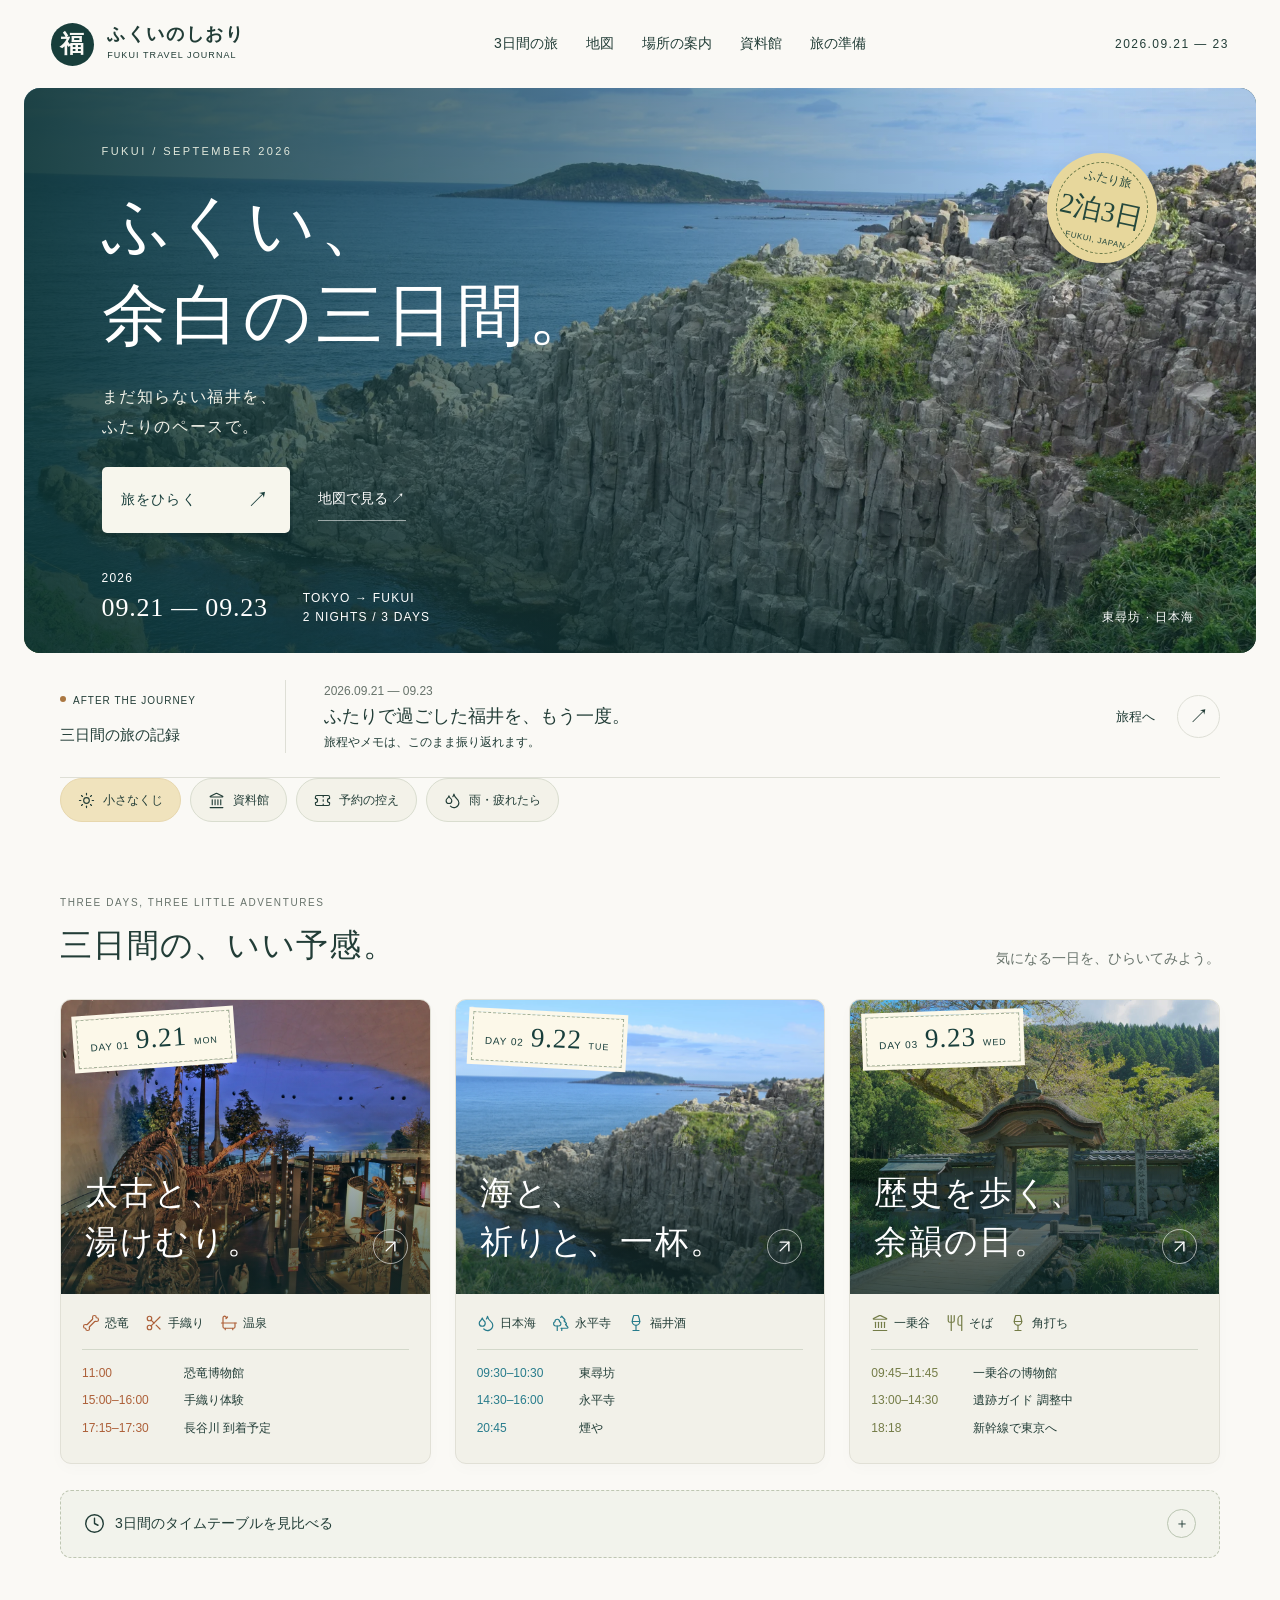
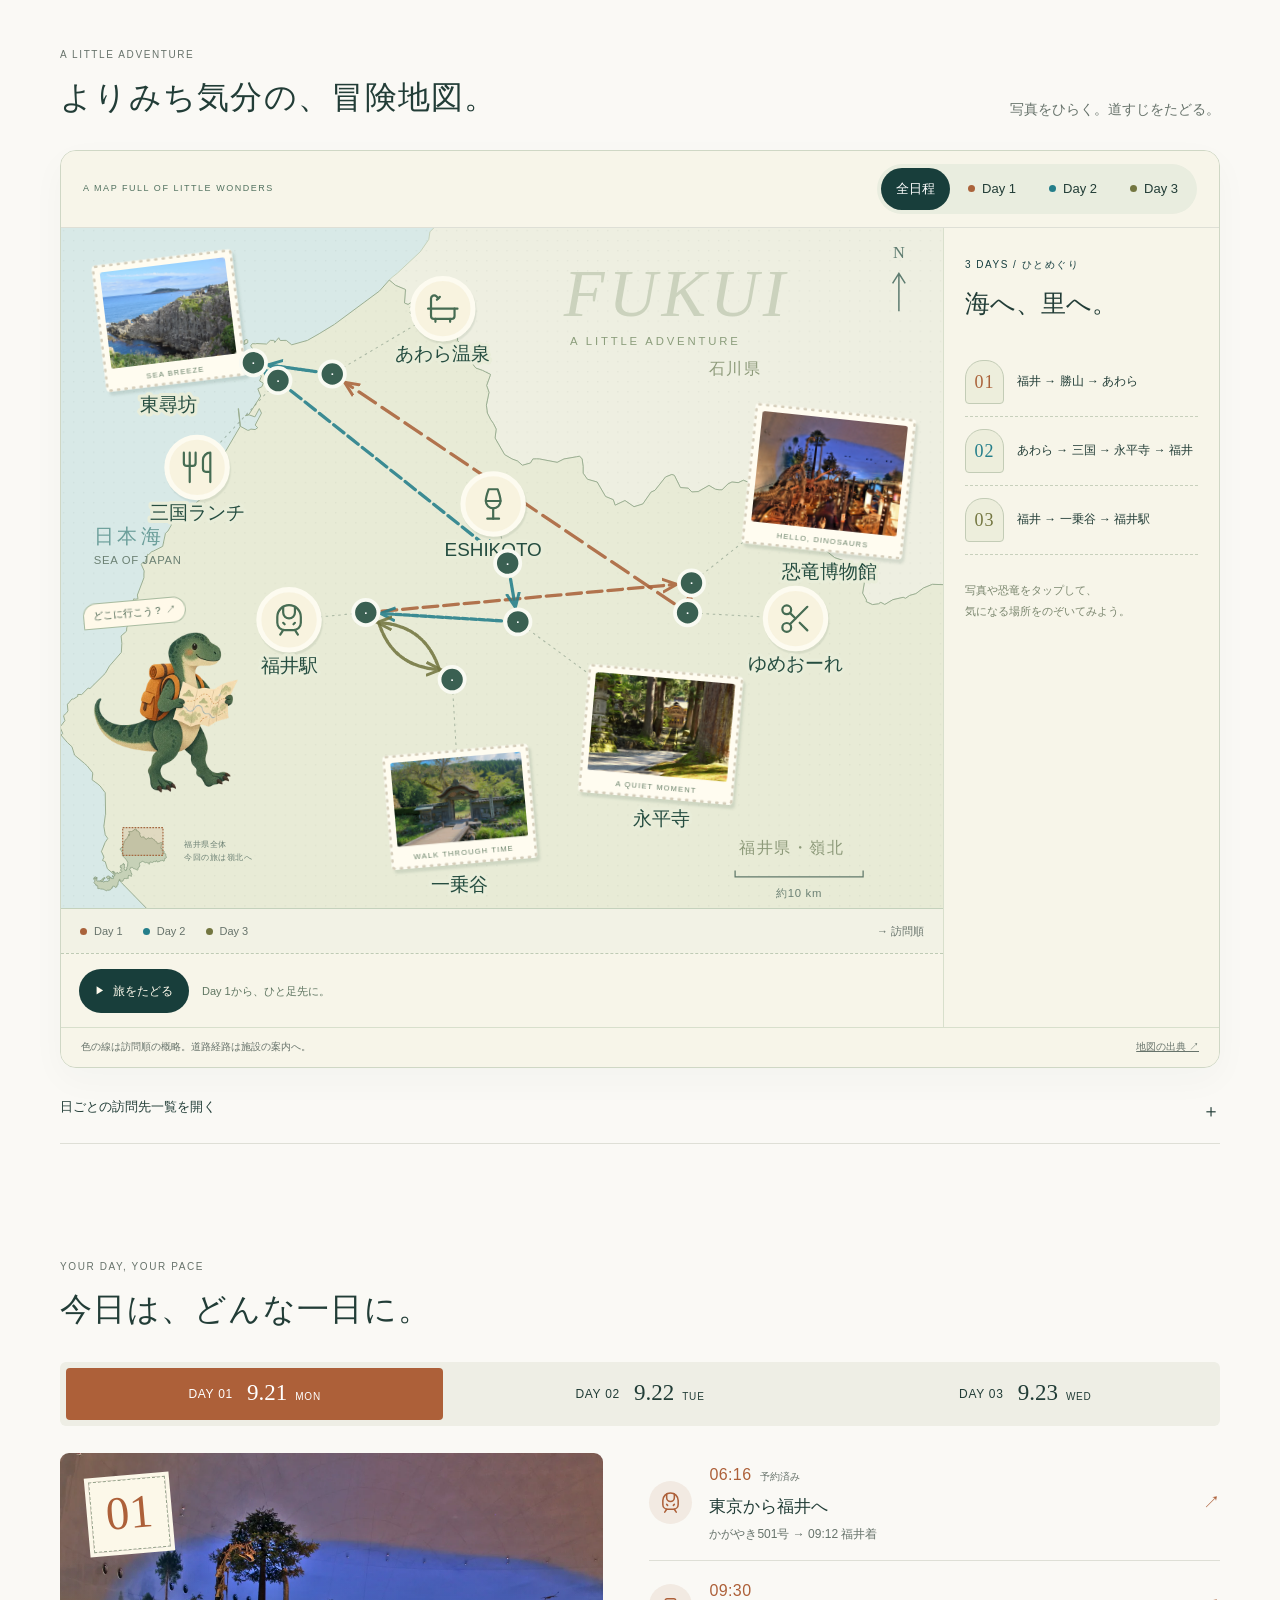
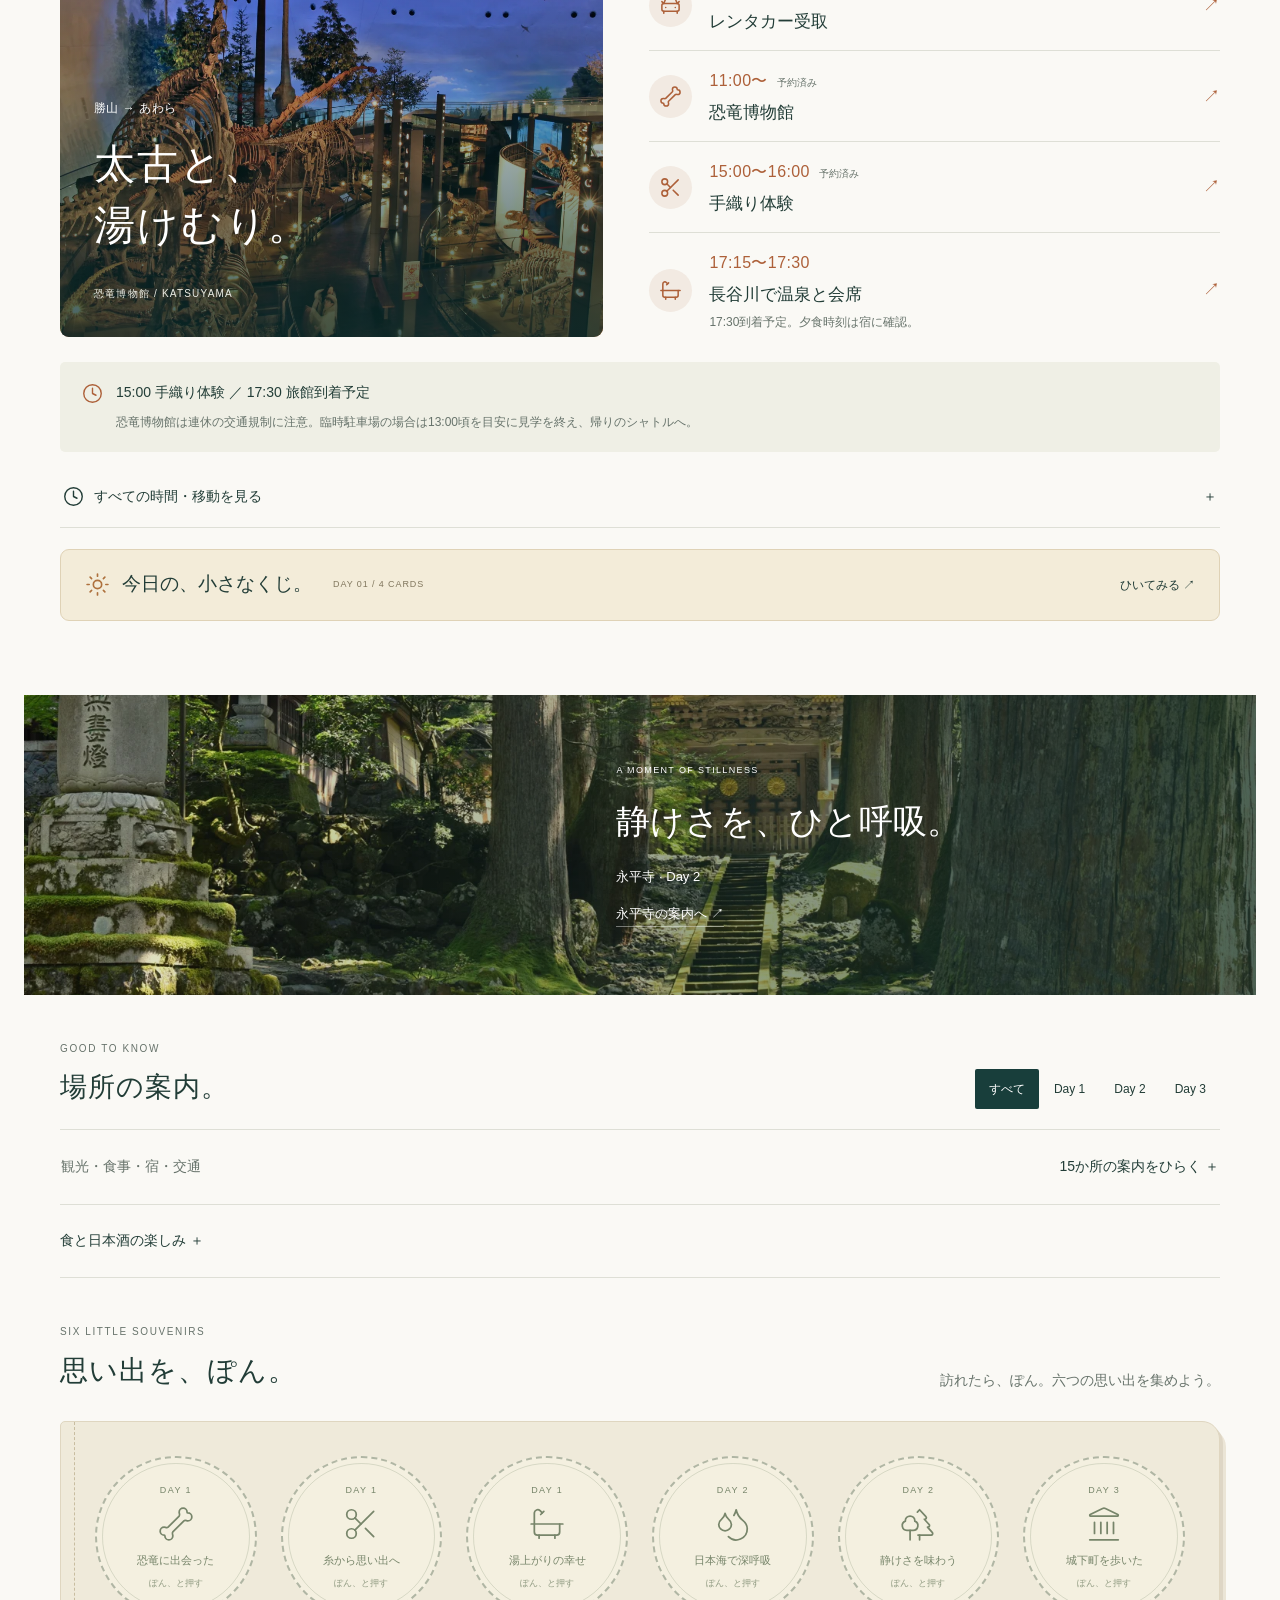
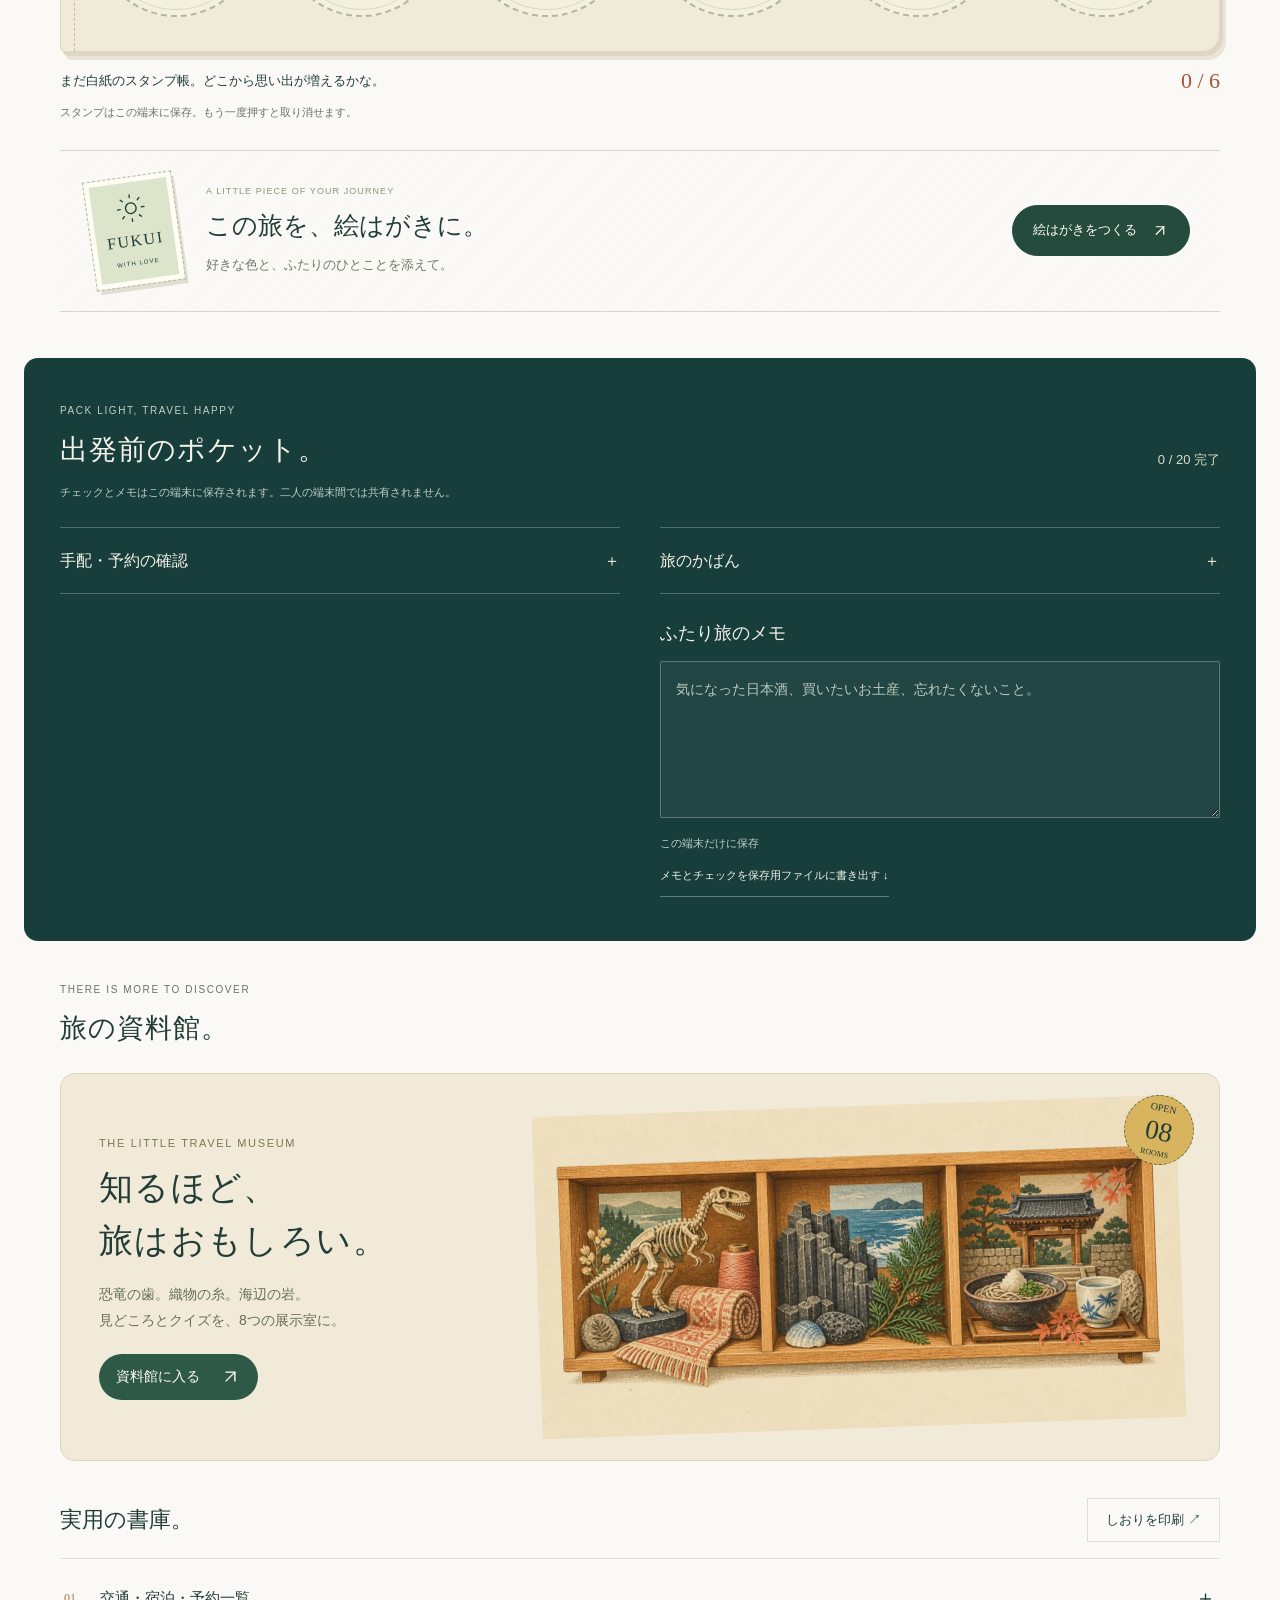
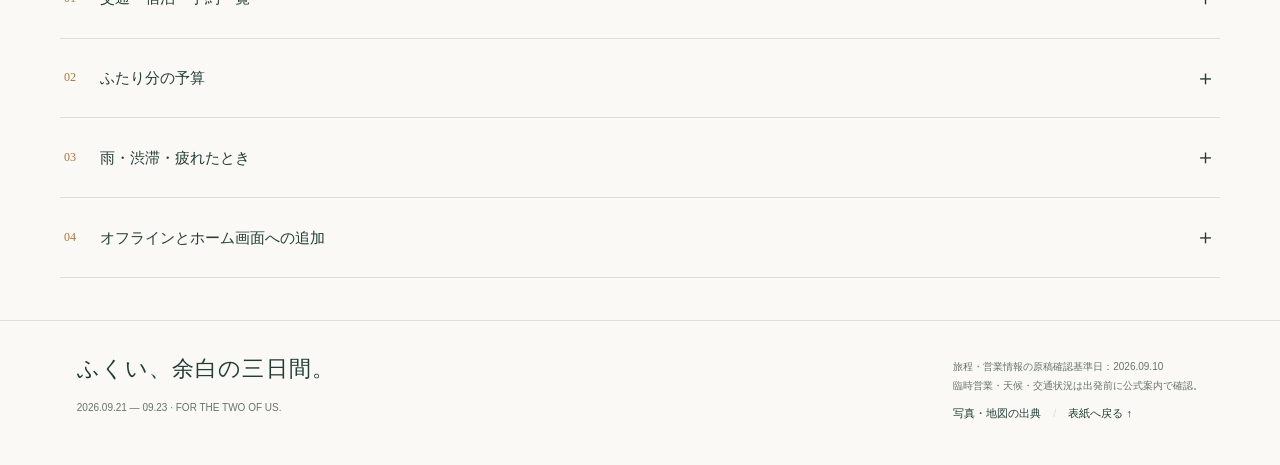
==== commit aa1d8feb: "Add playful discoveries, postcard keepsakes and practical trip shortcuts" ====
--- a/index.html
+++ b/index.html
@@ -6,8 +6,8 @@
 <meta name="robots" content="noindex,nofollow"><meta name="apple-mobile-web-app-capable" content="yes"><meta name="apple-mobile-web-app-title" content="ふくいのしおり">
 <title>ふくい、余白の三日間。｜2026.9.21–23</title>
 <link rel="icon" href="assets/icon-192.png" type="image/png"><link rel="apple-touch-icon" href="assets/icon-192.png"><link rel="manifest" href="manifest.webmanifest">
-<link rel="preload" as="image" href="assets/tojinbo.webp" fetchpriority="high"><link rel="stylesheet" href="style.css"><link rel="stylesheet" href="visual.css"><link rel="stylesheet" href="delight.css"><link rel="stylesheet" href="museum.css">
-<script src="trip-data.js" defer></script><script src="app.js" defer></script><script src="journey-extras.js" defer></script>
+<link rel="preload" as="image" href="assets/tojinbo.webp" fetchpriority="high"><link rel="stylesheet" href="style.css"><link rel="stylesheet" href="visual.css"><link rel="stylesheet" href="delight.css"><link rel="stylesheet" href="museum.css"><link rel="stylesheet" href="play.css">
+<script src="trip-data.js" defer></script><script src="app.js" defer></script><script src="journey-extras.js" defer></script><script src="postcard-renderer.js" defer></script><script src="play.js" defer></script>
 </head>
 <body>
 <a class="skip-link" href="#journey">旅程へスキップ</a>
@@ -15,143 +15,29 @@
 <main id="top">
 <section class="cover" aria-label="旅の表紙"><img class="cover-photo" src="assets/tojinbo.webp" alt="青い日本海に面する東尋坊の柱状節理の断崖" width="1800" height="1200" fetchpriority="high"><div class="cover-shade"></div><div class="cover-content"><p class="eyebrow">FUKUI / SEPTEMBER 2026</p><h1>ふくい、<br>余白の<span>三日間。</span></h1><p class="cover-copy">まだ知らない福井を、<br>ふたりのペースで。</p><div class="cover-actions"><a class="cover-cta" href="#timetable">旅をひらく <span>↗</span></a><a class="cover-map" href="#route">地図で見る ↗</a></div></div><div class="cover-bottom"><span>2026 <strong>09.21 — 09.23</strong></span><span>TOKYO → FUKUI<br>2 NIGHTS / 3 DAYS</span><span class="photo-place">東尋坊 · 日本海</span></div><a class="cover-seal" href="#stamps"><span>ふたり旅</span><strong>2泊3日</strong><small>FUKUI, JAPAN</small></a></section>
 
-<section class="now-section section-wrap" id="now" aria-labelledby="now-heading"><div class="now-label"><span class="status-dot"></span><span id="journey-state">BEFORE THE JOURNEY</span><h2 id="now-heading">旅のはじまりまで</h2></div><div class="now-main" aria-live="polite"><p id="now-kicker">9月21日（月） 東京駅から出発</p><h3 id="now-title">06:16 東京発 → 09:12 福井着</h3><p id="now-note">かがやき501号。東京駅には05:45頃に到着を。</p></div><a class="round-link" href="#journey" id="now-link">旅程へ <span>↗</span></a></section>
-<section class="section-wrap summary-section" id="timetable"><div class="section-heading"><div><p class="eyebrow">THREE DAYS, THREE LITTLE ADVENTURES</p><h2>三日間の、いい予感。</h2></div><p>気になる一日を、ひらいてみよう。</p></div><div class="postcards"><article class="postcard postcard-1"><a href="#day-1" class="postcard-image"><img src="assets/dinosaur.webp" alt="福井県立恐竜博物館の風景" width="1200" height="800" loading="lazy"><span class="postcard-date">DAY 01<b>9.21</b><small>MON</small></span><h3>太古と、<br>湯けむり。</h3><span class="postcard-go" aria-label="この日をひらく"><svg class="ui-icon" aria-hidden="true" focusable="false"
-  xmlns="http://www.w3.org/2000/svg"
-  width="24"
-  height="24"
-  viewBox="0 0 24 24"
-  fill="none"
-  stroke="currentColor"
-  stroke-width="2"
-  stroke-linecap="round"
-  stroke-linejoin="round"
->
-  <path d="M7 7h10v10" />
-  <path d="M7 17 17 7" />
-</svg>
-</span></a><div class="postcard-body"><div class="experience-chips"><span><svg class="ui-icon" aria-hidden="true" focusable="false"
-  xmlns="http://www.w3.org/2000/svg"
-  width="24"
-  height="24"
-  viewBox="0 0 24 24"
-  fill="none"
-  stroke="currentColor"
-  stroke-width="2"
-  stroke-linecap="round"
-  stroke-linejoin="round"
->
-  <path d="M17 10c.7-.7 1.69 0 2.5 0a2.5 2.5 0 1 0 0-5 .5.5 0 0 1-.5-.5 2.5 2.5 0 1 0-5 0c0 .81.7 1.8 0 2.5l-7 7c-.7.7-1.69 0-2.5 0a2.5 2.5 0 0 0 0 5c.28 0 .5.22.5.5a2.5 2.5 0 1 0 5 0c0-.81-.7-1.8 0-2.5Z" />
-</svg>
-恐竜</span><span><svg class="ui-icon" aria-hidden="true" focusable="false"
-  xmlns="http://www.w3.org/2000/svg"
-  width="24"
-  height="24"
-  viewBox="0 0 24 24"
-  fill="none"
-  stroke="currentColor"
-  stroke-width="2"
-  stroke-linecap="round"
-  stroke-linejoin="round"
->
-  <circle cx="6" cy="6" r="3" />
-  <path d="M8.12 8.12 12 12" />
-  <path d="M20 4 8.12 15.88" />
-  <circle cx="6" cy="18" r="3" />
-  <path d="M14.8 14.8 20 20" />
-</svg>
-手織り</span><span><svg class="ui-icon" aria-hidden="true" focusable="false"
-  xmlns="http://www.w3.org/2000/svg"
-  width="24"
-  height="24"
-  viewBox="0 0 24 24"
-  fill="none"
-  stroke="currentColor"
-  stroke-width="2"
-  stroke-linecap="round"
-  stroke-linejoin="round"
->
-  <path d="M10 4 8 6" />
-  <path d="M17 19v2" />
-  <path d="M2 12h20" />
-  <path d="M7 19v2" />
-  <path d="M9 5 7.621 3.621A2.121 2.121 0 0 0 4 5v12a2 2 0 0 0 2 2h12a2 2 0 0 0 2-2v-5" />
-</svg>
-温泉</span></div><div class="postcard-times"><span><time>11:00</time><span>恐竜博物館</span></span><span><time>15:00–16:00</time><span>手織り体験</span></span><span><time>17:15–17:30</time><span>長谷川 到着予定</span></span></div></div></article><article class="postcard postcard-2"><a href="#day-2" class="postcard-image"><img src="assets/tojinbo.webp" alt="青い日本海に面する東尋坊の断崖" width="1200" height="800" loading="lazy"><span class="postcard-date">DAY 02<b>9.22</b><small>TUE</small></span><h3>海と、<br>祈りと、一杯。</h3><span class="postcard-go" aria-label="この日をひらく"><svg class="ui-icon" aria-hidden="true" focusable="false"
-  xmlns="http://www.w3.org/2000/svg"
-  width="24"
-  height="24"
-  viewBox="0 0 24 24"
-  fill="none"
-  stroke="currentColor"
-  stroke-width="2"
-  stroke-linecap="round"
-  stroke-linejoin="round"
->
-  <path d="M7 7h10v10" />
-  <path d="M7 17 17 7" />
-</svg>
-</span></a><div class="postcard-body"><div class="experience-chips"><span><svg class="ui-icon" aria-hidden="true" focusable="false"
-  xmlns="http://www.w3.org/2000/svg"
-  width="24"
-  height="24"
-  viewBox="0 0 24 24"
-  fill="none"
-  stroke="currentColor"
-  stroke-width="2"
-  stroke-linecap="round"
-  stroke-linejoin="round"
->
-  <path d="M7 16.3c2.2 0 4-1.83 4-4.05 0-1.16-.57-2.26-1.71-3.19S7.29 6.75 7 5.3c-.29 1.45-1.14 2.84-2.29 3.76S3 11.1 3 12.25c0 2.22 1.8 4.05 4 4.05z" />
-  <path d="M12.56 6.6A10.97 10.97 0 0 0 14 3.02c.5 2.5 2 4.9 4 6.5s3 3.5 3 5.5a6.98 6.98 0 0 1-11.91 4.97" />
-</svg>
-日本海</span><span><svg class="ui-icon" aria-hidden="true" focusable="false"
-  xmlns="http://www.w3.org/2000/svg"
-  width="24"
-  height="24"
-  viewBox="0 0 24 24"
-  fill="none"
-  stroke="currentColor"
-  stroke-width="2"
-  stroke-linecap="round"
-  stroke-linejoin="round"
->
-  <path d="M10 10v.2A3 3 0 0 1 8.9 16H5a3 3 0 0 1-1-5.8V10a3 3 0 0 1 6 0Z" />
-  <path d="M7 16v6" />
-  <path d="M13 19v3" />
-  <path d="M12 19h8.3a1 1 0 0 0 .7-1.7L18 14h.3a1 1 0 0 0 .7-1.7L16 9h.2a1 1 0 0 0 .8-1.7L13 3l-1.4 1.5" />
-</svg>
-永平寺</span><span><svg class="ui-icon" aria-hidden="true" focusable="false"
-  xmlns="http://www.w3.org/2000/svg"
-  width="24"
-  height="24"
-  viewBox="0 0 24 24"
-  fill="none"
-  stroke="currentColor"
-  stroke-width="2"
-  stroke-linecap="round"
-  stroke-linejoin="round"
->
-  <path d="M8 22h8" />
-  <path d="M7 10h10" />
-  <path d="M12 15v7" />
-  <path d="M12 15a5 5 0 0 0 5-5c0-2-.5-4-2-8H9c-1.5 4-2 6-2 8a5 5 0 0 0 5 5Z" />
-</svg>
-福井酒</span></div><div class="postcard-times"><span><time>09:30–10:30</time><span>東尋坊</span></span><span><time>14:30–16:00</time><span>永平寺</span></span><span><time>20:45</time><span>煙や</span></span></div></div></article><article class="postcard postcard-3"><a href="#day-3" class="postcard-image"><img src="assets/ichijodani.webp" alt="一乗谷朝倉氏遺跡の風景" width="1200" height="800" loading="lazy"><span class="postcard-date">DAY 03<b>9.23</b><small>WED</small></span><h3>歴史を歩く、<br>余韻の日。</h3><span class="postcard-go" aria-label="この日をひらく"><svg class="ui-icon" aria-hidden="true" focusable="false"
-  xmlns="http://www.w3.org/2000/svg"
-  width="24"
-  height="24"
-  viewBox="0 0 24 24"
-  fill="none"
-  stroke="currentColor"
-  stroke-width="2"
-  stroke-linecap="round"
-  stroke-linejoin="round"
->
-  <path d="M7 7h10v10" />
-  <path d="M7 17 17 7" />
-</svg>
-</span></a><div class="postcard-body"><div class="experience-chips"><span><svg class="ui-icon" aria-hidden="true" focusable="false"
+<section class="now-section section-wrap" id="now" aria-labelledby="now-heading"><div class="now-label"><span class="status-dot"></span><span id="journey-state">BEFORE THE JOURNEY</span><h2 id="now-heading">旅のはじまりまで</h2></div><div class="now-main" aria-live="polite"><p id="now-kicker">9月21日（月） 東京駅から出発</p><h3 id="now-title">06:16 東京発 → 09:12 福井着</h3><p id="now-note">かがやき501号。東京駅には05:45頃に到着を。</p><a id="now-fixed" href="#schedule-1" hidden><small>次の固定予定</small><span></span></a></div><a class="round-link" href="#journey" id="now-link">旅程へ <span>↗</span></a></section>
+<nav class="journey-pockets section-wrap" aria-label="旅のポケット"><a href="#discovery-1" id="pocket-discovery"><svg class="ui-icon" aria-hidden="true" focusable="false"
+  xmlns="http://www.w3.org/2000/svg"
+  width="24"
+  height="24"
+  viewBox="0 0 24 24"
+  fill="none"
+  stroke="currentColor"
+  stroke-width="2"
+  stroke-linecap="round"
+  stroke-linejoin="round"
+>
+  <circle cx="12" cy="12" r="4" />
+  <path d="M12 2v2" />
+  <path d="M12 20v2" />
+  <path d="m4.93 4.93 1.41 1.41" />
+  <path d="m17.66 17.66 1.41 1.41" />
+  <path d="M2 12h2" />
+  <path d="M20 12h2" />
+  <path d="m6.34 17.66-1.41 1.41" />
+  <path d="m19.07 4.93-1.41 1.41" />
+</svg>
+小さなくじ</a><a href="museum.html"><svg class="ui-icon" aria-hidden="true" focusable="false"
   xmlns="http://www.w3.org/2000/svg"
   width="24"
   height="24"
@@ -169,6 +55,190 @@
   <path d="M3 22h18" />
   <path d="M6 18v-7" />
 </svg>
+資料館</a><a href="#reservations"><svg class="ui-icon" aria-hidden="true" focusable="false"
+  xmlns="http://www.w3.org/2000/svg"
+  width="24"
+  height="24"
+  viewBox="0 0 24 24"
+  fill="none"
+  stroke="currentColor"
+  stroke-width="2"
+  stroke-linecap="round"
+  stroke-linejoin="round"
+>
+  <path d="M2 9a3 3 0 0 1 0 6v2a2 2 0 0 0 2 2h16a2 2 0 0 0 2-2v-2a3 3 0 0 1 0-6V7a2 2 0 0 0-2-2H4a2 2 0 0 0-2 2Z" />
+  <path d="M13 5v2" />
+  <path d="M13 17v2" />
+  <path d="M13 11v2" />
+</svg>
+予約の控え</a><a href="#rain-plan"><svg class="ui-icon" aria-hidden="true" focusable="false"
+  xmlns="http://www.w3.org/2000/svg"
+  width="24"
+  height="24"
+  viewBox="0 0 24 24"
+  fill="none"
+  stroke="currentColor"
+  stroke-width="2"
+  stroke-linecap="round"
+  stroke-linejoin="round"
+>
+  <path d="M7 16.3c2.2 0 4-1.83 4-4.05 0-1.16-.57-2.26-1.71-3.19S7.29 6.75 7 5.3c-.29 1.45-1.14 2.84-2.29 3.76S3 11.1 3 12.25c0 2.22 1.8 4.05 4 4.05z" />
+  <path d="M12.56 6.6A10.97 10.97 0 0 0 14 3.02c.5 2.5 2 4.9 4 6.5s3 3.5 3 5.5a6.98 6.98 0 0 1-11.91 4.97" />
+</svg>
+雨・疲れたら</a></nav>
+<section class="section-wrap summary-section" id="timetable"><div class="section-heading"><div><p class="eyebrow">THREE DAYS, THREE LITTLE ADVENTURES</p><h2>三日間の、いい予感。</h2></div><p>気になる一日を、ひらいてみよう。</p></div><div class="postcards"><article class="postcard postcard-1"><a href="#day-1" class="postcard-image"><img src="assets/dinosaur.webp" alt="福井県立恐竜博物館の風景" width="1200" height="800" loading="lazy"><span class="postcard-date">DAY 01<b>9.21</b><small>MON</small></span><h3>太古と、<br>湯けむり。</h3><span class="postcard-go" aria-label="この日をひらく"><svg class="ui-icon" aria-hidden="true" focusable="false"
+  xmlns="http://www.w3.org/2000/svg"
+  width="24"
+  height="24"
+  viewBox="0 0 24 24"
+  fill="none"
+  stroke="currentColor"
+  stroke-width="2"
+  stroke-linecap="round"
+  stroke-linejoin="round"
+>
+  <path d="M7 7h10v10" />
+  <path d="M7 17 17 7" />
+</svg>
+</span></a><div class="postcard-body"><div class="experience-chips"><span><svg class="ui-icon" aria-hidden="true" focusable="false"
+  xmlns="http://www.w3.org/2000/svg"
+  width="24"
+  height="24"
+  viewBox="0 0 24 24"
+  fill="none"
+  stroke="currentColor"
+  stroke-width="2"
+  stroke-linecap="round"
+  stroke-linejoin="round"
+>
+  <path d="M17 10c.7-.7 1.69 0 2.5 0a2.5 2.5 0 1 0 0-5 .5.5 0 0 1-.5-.5 2.5 2.5 0 1 0-5 0c0 .81.7 1.8 0 2.5l-7 7c-.7.7-1.69 0-2.5 0a2.5 2.5 0 0 0 0 5c.28 0 .5.22.5.5a2.5 2.5 0 1 0 5 0c0-.81-.7-1.8 0-2.5Z" />
+</svg>
+恐竜</span><span><svg class="ui-icon" aria-hidden="true" focusable="false"
+  xmlns="http://www.w3.org/2000/svg"
+  width="24"
+  height="24"
+  viewBox="0 0 24 24"
+  fill="none"
+  stroke="currentColor"
+  stroke-width="2"
+  stroke-linecap="round"
+  stroke-linejoin="round"
+>
+  <circle cx="6" cy="6" r="3" />
+  <path d="M8.12 8.12 12 12" />
+  <path d="M20 4 8.12 15.88" />
+  <circle cx="6" cy="18" r="3" />
+  <path d="M14.8 14.8 20 20" />
+</svg>
+手織り</span><span><svg class="ui-icon" aria-hidden="true" focusable="false"
+  xmlns="http://www.w3.org/2000/svg"
+  width="24"
+  height="24"
+  viewBox="0 0 24 24"
+  fill="none"
+  stroke="currentColor"
+  stroke-width="2"
+  stroke-linecap="round"
+  stroke-linejoin="round"
+>
+  <path d="M10 4 8 6" />
+  <path d="M17 19v2" />
+  <path d="M2 12h20" />
+  <path d="M7 19v2" />
+  <path d="M9 5 7.621 3.621A2.121 2.121 0 0 0 4 5v12a2 2 0 0 0 2 2h12a2 2 0 0 0 2-2v-5" />
+</svg>
+温泉</span></div><div class="postcard-times"><span><time>11:00</time><span>恐竜博物館</span></span><span><time>15:00–16:00</time><span>手織り体験</span></span><span><time>17:15–17:30</time><span>長谷川 到着予定</span></span></div></div></article><article class="postcard postcard-2"><a href="#day-2" class="postcard-image"><img src="assets/tojinbo.webp" alt="青い日本海に面する東尋坊の断崖" width="1200" height="800" loading="lazy"><span class="postcard-date">DAY 02<b>9.22</b><small>TUE</small></span><h3>海と、<br>祈りと、一杯。</h3><span class="postcard-go" aria-label="この日をひらく"><svg class="ui-icon" aria-hidden="true" focusable="false"
+  xmlns="http://www.w3.org/2000/svg"
+  width="24"
+  height="24"
+  viewBox="0 0 24 24"
+  fill="none"
+  stroke="currentColor"
+  stroke-width="2"
+  stroke-linecap="round"
+  stroke-linejoin="round"
+>
+  <path d="M7 7h10v10" />
+  <path d="M7 17 17 7" />
+</svg>
+</span></a><div class="postcard-body"><div class="experience-chips"><span><svg class="ui-icon" aria-hidden="true" focusable="false"
+  xmlns="http://www.w3.org/2000/svg"
+  width="24"
+  height="24"
+  viewBox="0 0 24 24"
+  fill="none"
+  stroke="currentColor"
+  stroke-width="2"
+  stroke-linecap="round"
+  stroke-linejoin="round"
+>
+  <path d="M7 16.3c2.2 0 4-1.83 4-4.05 0-1.16-.57-2.26-1.71-3.19S7.29 6.75 7 5.3c-.29 1.45-1.14 2.84-2.29 3.76S3 11.1 3 12.25c0 2.22 1.8 4.05 4 4.05z" />
+  <path d="M12.56 6.6A10.97 10.97 0 0 0 14 3.02c.5 2.5 2 4.9 4 6.5s3 3.5 3 5.5a6.98 6.98 0 0 1-11.91 4.97" />
+</svg>
+日本海</span><span><svg class="ui-icon" aria-hidden="true" focusable="false"
+  xmlns="http://www.w3.org/2000/svg"
+  width="24"
+  height="24"
+  viewBox="0 0 24 24"
+  fill="none"
+  stroke="currentColor"
+  stroke-width="2"
+  stroke-linecap="round"
+  stroke-linejoin="round"
+>
+  <path d="M10 10v.2A3 3 0 0 1 8.9 16H5a3 3 0 0 1-1-5.8V10a3 3 0 0 1 6 0Z" />
+  <path d="M7 16v6" />
+  <path d="M13 19v3" />
+  <path d="M12 19h8.3a1 1 0 0 0 .7-1.7L18 14h.3a1 1 0 0 0 .7-1.7L16 9h.2a1 1 0 0 0 .8-1.7L13 3l-1.4 1.5" />
+</svg>
+永平寺</span><span><svg class="ui-icon" aria-hidden="true" focusable="false"
+  xmlns="http://www.w3.org/2000/svg"
+  width="24"
+  height="24"
+  viewBox="0 0 24 24"
+  fill="none"
+  stroke="currentColor"
+  stroke-width="2"
+  stroke-linecap="round"
+  stroke-linejoin="round"
+>
+  <path d="M8 22h8" />
+  <path d="M7 10h10" />
+  <path d="M12 15v7" />
+  <path d="M12 15a5 5 0 0 0 5-5c0-2-.5-4-2-8H9c-1.5 4-2 6-2 8a5 5 0 0 0 5 5Z" />
+</svg>
+福井酒</span></div><div class="postcard-times"><span><time>09:30–10:30</time><span>東尋坊</span></span><span><time>14:30–16:00</time><span>永平寺</span></span><span><time>20:45</time><span>煙や</span></span></div></div></article><article class="postcard postcard-3"><a href="#day-3" class="postcard-image"><img src="assets/ichijodani.webp" alt="一乗谷朝倉氏遺跡の風景" width="1200" height="800" loading="lazy"><span class="postcard-date">DAY 03<b>9.23</b><small>WED</small></span><h3>歴史を歩く、<br>余韻の日。</h3><span class="postcard-go" aria-label="この日をひらく"><svg class="ui-icon" aria-hidden="true" focusable="false"
+  xmlns="http://www.w3.org/2000/svg"
+  width="24"
+  height="24"
+  viewBox="0 0 24 24"
+  fill="none"
+  stroke="currentColor"
+  stroke-width="2"
+  stroke-linecap="round"
+  stroke-linejoin="round"
+>
+  <path d="M7 7h10v10" />
+  <path d="M7 17 17 7" />
+</svg>
+</span></a><div class="postcard-body"><div class="experience-chips"><span><svg class="ui-icon" aria-hidden="true" focusable="false"
+  xmlns="http://www.w3.org/2000/svg"
+  width="24"
+  height="24"
+  viewBox="0 0 24 24"
+  fill="none"
+  stroke="currentColor"
+  stroke-width="2"
+  stroke-linecap="round"
+  stroke-linejoin="round"
+>
+  <path d="M10 18v-7" />
+  <path d="M11.119 2.205a2 2 0 0 1 1.762 0l7.84 3.846A.5.5 0 0 1 20.5 7h-17a.5.5 0 0 1-.22-.949z" />
+  <path d="M14 18v-7" />
+  <path d="M18 18v-7" />
+  <path d="M3 22h18" />
+  <path d="M6 18v-7" />
+</svg>
 一乗谷</span><span><svg class="ui-icon" aria-hidden="true" focusable="false"
   xmlns="http://www.w3.org/2000/svg"
   width="24"
@@ -396,7 +466,7 @@
   <circle cx="12" cy="12" r="10" />
   <path d="M12 6v6l4 2" />
 </svg>
-<p><strong>15:00 手織り体験 ／ 17:30 旅館到着予定</strong><span>恐竜博物館は連休の交通規制に注意。臨時駐車場の場合は13:00頃を目安に見学を終え、帰りのシャトルへ。</span></p></div><details class="full-schedule"><summary><svg class="ui-icon" aria-hidden="true" focusable="false"
+<p><strong>15:00 手織り体験 ／ 17:30 旅館到着予定</strong><span>恐竜博物館は連休の交通規制に注意。臨時駐車場の場合は13:00頃を目安に見学を終え、帰りのシャトルへ。</span></p></div><details class="full-schedule" id="schedule-1"><summary><svg class="ui-icon" aria-hidden="true" focusable="false"
   xmlns="http://www.w3.org/2000/svg"
   width="24"
   height="24"
@@ -410,7 +480,106 @@
   <circle cx="12" cy="12" r="10" />
   <path d="M12 6v6l4 2" />
 </svg>
- すべての時間・移動を見る <span>＋</span></summary><ol class="timeline"><li class="event "><div class="event-time">05:45頃</div><div class="event-copy"><h4>東京駅到着目標</h4><p>朝食・飲み物は事前購入が安心</p></div></li><li class="event is-fixed"><div class="event-time">06:16<span class="fixed-label">固定</span></div><div class="event-copy"><h4>東京駅発</h4><p>かがやき501号</p></div></li><li class="event "><div class="event-time">車内</div><div class="event-copy"><h4>朝食・休憩</h4><p>早朝出発なので少し休む</p></div></li><li class="event "><div class="event-time">09:12</div><div class="event-copy"><h4>福井駅着</h4><p>東口へ移動</p></div></li><li class="event "><div class="event-time">09:30</div><div class="event-copy"><h4><a href="#place-car" class="place-jump">レンタカー受付・受取 ↗</a></h4><p>手続き、車両確認、ナビ設定</p></div></li><li class="event "><div class="event-time">09:45頃</div><div class="event-copy"><h4>勝山方面へ出発目安</h4><p>受取手続き次第で前後</p></div></li><li class="event "><div class="event-time">10:30頃</div><div class="event-copy"><h4><a href="#place-dinosaur" class="place-jump">恐竜博物館周辺到着目標 ↗</a></h4><p>入館時刻ではなく、エリア到着目標</p></div></li><li class="event is-fixed"><div class="event-time">11:00〜<span class="fixed-label">固定</span></div><div class="event-copy"><h4><a href="#place-dinosaur" class="place-jump">恐竜博物館 ↗</a></h4><p>予約済み入館枠</p></div></li><li class="event "><div class="event-time">13:00〜13:30</div><div class="event-copy"><h4>見学終了・移動開始</h4><p>臨時駐車場利用時は早めに切り上げ</p></div></li><li class="event "><div class="event-time">移動前後</div><div class="event-copy"><h4>軽い昼食</h4><p>長い飲食待ちは避ける</p></div></li><li class="event "><div class="event-time">14:30頃</div><div class="event-copy"><h4><a href="#place-weaving" class="place-jump">ゆめおーれ勝山到着目標 ↗</a></h4><p>駐車、トイレ、受付</p></div></li><li class="event is-fixed"><div class="event-time">15:00〜16:00<span class="fixed-label">固定</span></div><div class="event-copy"><h4><a href="#place-weaving" class="place-jump">手織り体験 ↗</a></h4><p>予約済み・固定</p></div></li><li class="event "><div class="event-time">16:00</div><div class="event-copy"><h4>勝山出発</h4><p>終了後は追加観光を入れない</p></div></li><li class="event "><div class="event-time">17:15〜17:30</div><div class="event-copy"><h4><a href="#place-hasegawa" class="place-jump">長谷川チェックイン ↗</a></h4><p>予約上の予定は17:30</p></div></li><li class="event "><div class="event-time">到着後</div><div class="event-copy"><h4>温泉・休憩</h4><p>夕食時刻に合わせる</p></div></li><li class="event "><div class="event-time">夕食</div><div class="event-copy"><h4><a href="#place-hasegawa" class="place-jump">旅館の「結会席」 ↗</a></h4><p>19:00希望の場合は宿へ確認</p></div></li><li class="event "><div class="event-time">夜</div><div class="event-copy"><h4>温泉・部屋で休憩</h4><p>翌日に疲れを残さない</p></div></li></ol></details></article><article class="day-panel day-theme-2" id="day-2" aria-labelledby="day-tab-2"><div class="chapter-layout"><div class="chapter-image"><img src="assets/tojinbo.webp" alt="青い日本海に面する東尋坊の断崖" width="1200" height="800" loading="lazy"><div class="chapter-photo-copy"><span class="eyebrow">三国 → 永平寺 → 福井</span><h3>海と、<br>祈りと、一杯。</h3><span>東尋坊 / MIKUNI</span></div><span class="chapter-number">02</span></div><div class="milestones"><a class="milestone" href="#place-tojinbo"><span class="milestone-icon"><svg class="ui-icon" aria-hidden="true" focusable="false"
+ すべての時間・移動を見る <span>＋</span></summary><ol class="timeline"><li class="event "><div class="event-time">05:45頃</div><div class="event-copy"><h4>東京駅到着目標</h4><p>朝食・飲み物は事前購入が安心</p></div></li><li class="event is-fixed"><div class="event-time">06:16<span class="fixed-label">固定</span></div><div class="event-copy"><h4>東京駅発</h4><p>かがやき501号</p></div></li><li class="event "><div class="event-time">車内</div><div class="event-copy"><h4>朝食・休憩</h4><p>早朝出発なので少し休む</p></div></li><li class="event "><div class="event-time">09:12</div><div class="event-copy"><h4>福井駅着</h4><p>東口へ移動</p></div></li><li class="event "><div class="event-time">09:30</div><div class="event-copy"><h4><a href="#place-car" class="place-jump">レンタカー受付・受取 ↗</a></h4><p>手続き、車両確認、ナビ設定</p></div></li><li class="event "><div class="event-time">09:45頃</div><div class="event-copy"><h4>勝山方面へ出発目安</h4><p>受取手続き次第で前後</p></div></li><li class="event "><div class="event-time">10:30頃</div><div class="event-copy"><h4><a href="#place-dinosaur" class="place-jump">恐竜博物館周辺到着目標 ↗</a></h4><p>入館時刻ではなく、エリア到着目標</p></div></li><li class="event is-fixed"><div class="event-time">11:00〜<span class="fixed-label">固定</span></div><div class="event-copy"><h4><a href="#place-dinosaur" class="place-jump">恐竜博物館 ↗</a></h4><p>予約済み入館枠</p></div></li><li class="event "><div class="event-time">13:00〜13:30</div><div class="event-copy"><h4>見学終了・移動開始</h4><p>臨時駐車場利用時は早めに切り上げ</p></div></li><li class="event "><div class="event-time">移動前後</div><div class="event-copy"><h4>軽い昼食</h4><p>長い飲食待ちは避ける</p></div></li><li class="event "><div class="event-time">14:30頃</div><div class="event-copy"><h4><a href="#place-weaving" class="place-jump">ゆめおーれ勝山到着目標 ↗</a></h4><p>駐車、トイレ、受付</p></div></li><li class="event is-fixed"><div class="event-time">15:00〜16:00<span class="fixed-label">固定</span></div><div class="event-copy"><h4><a href="#place-weaving" class="place-jump">手織り体験 ↗</a></h4><p>予約済み・固定</p></div></li><li class="event "><div class="event-time">16:00</div><div class="event-copy"><h4>勝山出発</h4><p>終了後は追加観光を入れない</p></div></li><li class="event "><div class="event-time">17:15〜17:30</div><div class="event-copy"><h4><a href="#place-hasegawa" class="place-jump">長谷川チェックイン ↗</a></h4><p>予約上の予定は17:30</p></div></li><li class="event "><div class="event-time">到着後</div><div class="event-copy"><h4>温泉・休憩</h4><p>夕食時刻に合わせる</p></div></li><li class="event "><div class="event-time">夕食</div><div class="event-copy"><h4><a href="#place-hasegawa" class="place-jump">旅館の「結会席」 ↗</a></h4><p>19:00希望の場合は宿へ確認</p></div></li><li class="event "><div class="event-time">夜</div><div class="event-copy"><h4>温泉・部屋で休憩</h4><p>翌日に疲れを残さない</p></div></li></ol></details><details class="discovery-drawer" id="discovery-1" data-discovery-day="1"><summary><span><svg class="ui-icon" aria-hidden="true" focusable="false"
+  xmlns="http://www.w3.org/2000/svg"
+  width="24"
+  height="24"
+  viewBox="0 0 24 24"
+  fill="none"
+  stroke="currentColor"
+  stroke-width="2"
+  stroke-linecap="round"
+  stroke-linejoin="round"
+>
+  <circle cx="12" cy="12" r="4" />
+  <path d="M12 2v2" />
+  <path d="M12 20v2" />
+  <path d="m4.93 4.93 1.41 1.41" />
+  <path d="m17.66 17.66 1.41 1.41" />
+  <path d="M2 12h2" />
+  <path d="M20 12h2" />
+  <path d="m6.34 17.66-1.41 1.41" />
+  <path d="m19.07 4.93-1.41 1.41" />
+</svg>
+今日の、小さなくじ。<small>DAY 01 / 4 CARDS</small></span><b>ひいてみる ↗</b></summary><div class="discovery-inside"><p class="discovery-intro">予定の場所で、ふたりの発見をひとつ。気が向いたときに。</p><div class="discovery-deck"><article class="discovery-card" data-discovery-card="d1-dinosaur-clues"><div class="discovery-art" aria-hidden="true"><span class="discovery-orbit"></span><svg class="ui-icon" aria-hidden="true" focusable="false"
+  xmlns="http://www.w3.org/2000/svg"
+  width="24"
+  height="24"
+  viewBox="0 0 24 24"
+  fill="none"
+  stroke="currentColor"
+  stroke-width="2"
+  stroke-linecap="round"
+  stroke-linejoin="round"
+>
+  <path d="M17 10c.7-.7 1.69 0 2.5 0a2.5 2.5 0 1 0 0-5 .5.5 0 0 1-.5-.5 2.5 2.5 0 1 0-5 0c0 .81.7 1.8 0 2.5l-7 7c-.7.7-1.69 0-2.5 0a2.5 2.5 0 0 0 0 5c.28 0 .5.22.5.5a2.5 2.5 0 1 0 5 0c0-.81-.7-1.8 0-2.5Z" />
+</svg>
+<b>歯</b><small>FUKUI / 01</small></div><div class="discovery-copy"><p class="discovery-tag">みつける <span>· 福井県立恐竜博物館</span></p><h4>もしも、恐竜とランチ。</h4><p class="discovery-prompt">気になった恐竜の歯をひとつ選び、形や並び方から食べ物を予想してみる。解説を読むと、ふたりの予想はどう変わるかな。</p><div class="discovery-links"><a href="museum.html#exhibit-dinosaur">見どころを知る ↗</a><a href="#place-dinosaur">場所の案内 ↗</a></div></div></article><article class="discovery-card" data-discovery-card="d1-weaving-colors"><div class="discovery-art" aria-hidden="true"><span class="discovery-orbit"></span><svg class="ui-icon" aria-hidden="true" focusable="false"
+  xmlns="http://www.w3.org/2000/svg"
+  width="24"
+  height="24"
+  viewBox="0 0 24 24"
+  fill="none"
+  stroke="currentColor"
+  stroke-width="2"
+  stroke-linecap="round"
+  stroke-linejoin="round"
+>
+  <circle cx="6" cy="6" r="3" />
+  <path d="M8.12 8.12 12 12" />
+  <path d="M20 4 8.12 15.88" />
+  <circle cx="6" cy="18" r="3" />
+  <path d="M14.8 14.8 20 20" />
+</svg>
+<b>糸</b><small>FUKUI / 02</small></div><div class="discovery-copy"><p class="discovery-tag">つくる <span>· ゆめおーれ勝山</span></p><h4>この色に、旅の名前を。</h4><p class="discovery-prompt">糸を選ぶときに、今日見た景色の色を思い浮かべてみる。織り上がったコースターに、ふたりならどんな名前を付けるかな。</p><div class="discovery-links"><a href="museum.html#exhibit-weaving">見どころを知る ↗</a><a href="#place-weaving">場所の案内 ↗</a></div></div></article><article class="discovery-card" data-discovery-card="d1-onsen-mood"><div class="discovery-art" aria-hidden="true"><span class="discovery-orbit"></span><svg class="ui-icon" aria-hidden="true" focusable="false"
+  xmlns="http://www.w3.org/2000/svg"
+  width="24"
+  height="24"
+  viewBox="0 0 24 24"
+  fill="none"
+  stroke="currentColor"
+  stroke-width="2"
+  stroke-linecap="round"
+  stroke-linejoin="round"
+>
+  <path d="M10 4 8 6" />
+  <path d="M17 19v2" />
+  <path d="M2 12h20" />
+  <path d="M7 19v2" />
+  <path d="M9 5 7.621 3.621A2.121 2.121 0 0 0 4 5v12a2 2 0 0 0 2 2h12a2 2 0 0 0 2-2v-5" />
+</svg>
+<b>湯</b><small>FUKUI / 03</small></div><div class="discovery-copy"><p class="discovery-tag">感じる <span>· 越前あわら温泉 長谷川</span></p><h4>湯上がりを、ひとことで</h4><p class="discovery-prompt">湯上がりに部屋でくつろぎながら、いまの気分をひとことで話してみる。同じ一日でも、ふたりの言葉は少し違うかも。</p><div class="discovery-links"><a href="museum.html#exhibit-onsen">見どころを知る ↗</a><a href="#place-hasegawa">場所の案内 ↗</a></div></div></article><article class="discovery-card" data-discovery-card="d1-kaiseki-impression"><div class="discovery-art" aria-hidden="true"><span class="discovery-orbit"></span><svg class="ui-icon" aria-hidden="true" focusable="false"
+  xmlns="http://www.w3.org/2000/svg"
+  width="24"
+  height="24"
+  viewBox="0 0 24 24"
+  fill="none"
+  stroke="currentColor"
+  stroke-width="2"
+  stroke-linecap="round"
+  stroke-linejoin="round"
+>
+  <path d="M3 2v7c0 1.1.9 2 2 2h4a2 2 0 0 0 2-2V2" />
+  <path d="M7 2v20" />
+  <path d="M21 15V2a5 5 0 0 0-5 5v6c0 1.1.9 2 2 2h3Zm0 0v7" />
+</svg>
+<b>味</b><small>FUKUI / 04</small></div><div class="discovery-copy"><p class="discovery-tag">味わう <span>· 越前あわら温泉 長谷川</span></p><h4>今夜の一口、どんな言葉？</h4><p class="discovery-prompt">結会席で気になった一品を、香りや歯触りの言葉で表してみる。ふたりの感想を聞くと、次の一口が少し違って感じられそう。</p><div class="discovery-links"><a href="museum.html#exhibit-taste">見どころを知る ↗</a><a href="#place-hasegawa">場所の案内 ↗</a></div></div></article></div><div class="discovery-bottom"><button class="discovery-draw" type="button" hidden><svg class="ui-icon" aria-hidden="true" focusable="false"
+  xmlns="http://www.w3.org/2000/svg"
+  width="24"
+  height="24"
+  viewBox="0 0 24 24"
+  fill="none"
+  stroke="currentColor"
+  stroke-width="2"
+  stroke-linecap="round"
+  stroke-linejoin="round"
+>
+  <path d="M2 9a3 3 0 0 1 0 6v2a2 2 0 0 0 2 2h16a2 2 0 0 0 2-2v-2a3 3 0 0 1 0-6V7a2 2 0 0 0-2-2H4a2 2 0 0 0-2 2Z" />
+  <path d="M13 5v2" />
+  <path d="M13 17v2" />
+  <path d="M13 11v2" />
+</svg>
+もう一枚ひく <span>↻</span></button><span class="discovery-announcement sr-only" role="status"></span><a href="#trip-memo">発見をメモに ↗</a></div></div></details></article><article class="day-panel day-theme-2" id="day-2" aria-labelledby="day-tab-2"><div class="chapter-layout"><div class="chapter-image"><img src="assets/tojinbo.webp" alt="青い日本海に面する東尋坊の断崖" width="1200" height="800" loading="lazy"><div class="chapter-photo-copy"><span class="eyebrow">三国 → 永平寺 → 福井</span><h3>海と、<br>祈りと、一杯。</h3><span>東尋坊 / MIKUNI</span></div><span class="chapter-number">02</span></div><div class="milestones"><a class="milestone" href="#place-tojinbo"><span class="milestone-icon"><svg class="ui-icon" aria-hidden="true" focusable="false"
   xmlns="http://www.w3.org/2000/svg"
   width="24"
   height="24"
@@ -513,7 +682,7 @@
   <circle cx="12" cy="12" r="10" />
   <path d="M12 6v6l4 2" />
 </svg>
-<p><strong>14:00 ESHIKOTO出発目安 ／ 20:45 煙や</strong><span>昼食や移動が遅れたら、ESHIKOTOのカフェを省略。ホテル到着後の休憩を大切に。運転する人は試飲をしません。</span></p></div><details class="full-schedule"><summary><svg class="ui-icon" aria-hidden="true" focusable="false"
+<p><strong>14:00 ESHIKOTO出発目安 ／ 20:45 煙や</strong><span>昼食や移動が遅れたら、ESHIKOTOのカフェを省略。ホテル到着後の休憩を大切に。運転する人は試飲をしません。</span></p></div><details class="full-schedule" id="schedule-2"><summary><svg class="ui-icon" aria-hidden="true" focusable="false"
   xmlns="http://www.w3.org/2000/svg"
   width="24"
   height="24"
@@ -527,7 +696,105 @@
   <circle cx="12" cy="12" r="10" />
   <path d="M12 6v6l4 2" />
 </svg>
- すべての時間・移動を見る <span>＋</span></summary><ol class="timeline"><li class="event "><div class="event-time">07:30または08:00</div><div class="event-copy"><h4><a href="#place-hasegawa" class="place-jump">長谷川で朝食 ↗</a></h4><p>開始時刻は宿に確認</p></div></li><li class="event "><div class="event-time">08:30〜09:00</div><div class="event-copy"><h4>支度・精算</h4><p>入湯税等の追加精算を確認</p></div></li><li class="event "><div class="event-time">09:00</div><div class="event-copy"><h4>チェックアウト</h4><p>東尋坊へ</p></div></li><li class="event "><div class="event-time">09:30〜10:30</div><div class="event-copy"><h4><a href="#place-tojinbo" class="place-jump">東尋坊散策 ↗</a></h4><p>陸上から景色を楽しむ</p></div></li><li class="event "><div class="event-time">10:30〜11:00</div><div class="event-copy"><h4>三国の昼食店へ移動</h4><p>駐車・受付込み</p></div></li><li class="event "><div class="event-time">11:00〜12:15</div><div class="event-copy"><h4><a href="#place-lunch" class="place-jump">みくに隠居処で昼食予定 ↗</a></h4><p>未予約。事前予約を優先</p></div></li><li class="event "><div class="event-time">12:15〜13:15</div><div class="event-copy"><h4><a href="#place-eshikoto" class="place-jump">ESHIKOTOへ移動 ↗</a></h4><p>混雑・駐車を含む計画枠</p></div></li><li class="event "><div class="event-time">13:15〜14:00</div><div class="event-copy"><h4><a href="#place-eshikoto" class="place-jump">ESHIKOTO ↗</a></h4><p>酒の買い物、景色、空いていればカフェ</p></div></li><li class="event "><div class="event-time">14:00〜14:30</div><div class="event-copy"><h4><a href="#place-eiheiji" class="place-jump">永平寺へ移動 ↗</a></h4><p>駐車・徒歩込み</p></div></li><li class="event "><div class="event-time">14:30〜16:00</div><div class="event-copy"><h4><a href="#place-eiheiji" class="place-jump">大本山永平寺 ↗</a></h4><p>約90分</p></div></li><li class="event "><div class="event-time">16:00〜17:00</div><div class="event-copy"><h4>福井市へ移動・駐車</h4><p>ホテルへ</p></div></li><li class="event "><div class="event-time">17:00頃</div><div class="event-copy"><h4><a href="#place-fujita" class="place-jump">ホテルフジタ福井チェックイン ↗</a></h4><p>以降は徒歩移動</p></div></li><li class="event "><div class="event-time">17:00〜20:15</div><div class="event-copy"><h4>休憩・身支度・近場の散歩</h4><p>必要なら早めに少量の軽食</p></div></li><li class="event "><div class="event-time">20:20頃</div><div class="event-copy"><h4>ホテル出発</h4><p>徒歩で煙やへ</p></div></li><li class="event is-fixed"><div class="event-time">20:45〜<span class="fixed-label">固定</span></div><div class="event-copy"><h4><a href="#place-kemuriya" class="place-jump">煙やで夕食 ↗</a></h4><p>予約済み・固定</p></div></li><li class="event "><div class="event-time">食後</div><div class="event-copy"><h4>徒歩でホテルへ</h4><p>二軒目は基本旅程に入れない</p></div></li></ol></details></article><article class="day-panel day-theme-3" id="day-3" aria-labelledby="day-tab-3"><div class="chapter-layout"><div class="chapter-image"><img src="assets/ichijodani.webp" alt="一乗谷朝倉氏遺跡の風景" width="1200" height="800" loading="lazy"><div class="chapter-photo-copy"><span class="eyebrow">一乗谷 → 福井駅</span><h3>歴史を歩く、<br>余韻の日。</h3><span>一乗谷 / ICHIJODANI</span></div><span class="chapter-number">03</span></div><div class="milestones"><a class="milestone" href="#place-museum"><span class="milestone-icon"><svg class="ui-icon" aria-hidden="true" focusable="false"
+ すべての時間・移動を見る <span>＋</span></summary><ol class="timeline"><li class="event "><div class="event-time">07:30または08:00</div><div class="event-copy"><h4><a href="#place-hasegawa" class="place-jump">長谷川で朝食 ↗</a></h4><p>開始時刻は宿に確認</p></div></li><li class="event "><div class="event-time">08:30〜09:00</div><div class="event-copy"><h4>支度・精算</h4><p>入湯税等の追加精算を確認</p></div></li><li class="event "><div class="event-time">09:00</div><div class="event-copy"><h4>チェックアウト</h4><p>東尋坊へ</p></div></li><li class="event "><div class="event-time">09:30〜10:30</div><div class="event-copy"><h4><a href="#place-tojinbo" class="place-jump">東尋坊散策 ↗</a></h4><p>陸上から景色を楽しむ</p></div></li><li class="event "><div class="event-time">10:30〜11:00</div><div class="event-copy"><h4>三国の昼食店へ移動</h4><p>駐車・受付込み</p></div></li><li class="event "><div class="event-time">11:00〜12:15</div><div class="event-copy"><h4><a href="#place-lunch" class="place-jump">みくに隠居処で昼食予定 ↗</a></h4><p>未予約。事前予約を優先</p></div></li><li class="event "><div class="event-time">12:15〜13:15</div><div class="event-copy"><h4><a href="#place-eshikoto" class="place-jump">ESHIKOTOへ移動 ↗</a></h4><p>混雑・駐車を含む計画枠</p></div></li><li class="event "><div class="event-time">13:15〜14:00</div><div class="event-copy"><h4><a href="#place-eshikoto" class="place-jump">ESHIKOTO ↗</a></h4><p>酒の買い物、景色、空いていればカフェ</p></div></li><li class="event "><div class="event-time">14:00〜14:30</div><div class="event-copy"><h4><a href="#place-eiheiji" class="place-jump">永平寺へ移動 ↗</a></h4><p>駐車・徒歩込み</p></div></li><li class="event "><div class="event-time">14:30〜16:00</div><div class="event-copy"><h4><a href="#place-eiheiji" class="place-jump">大本山永平寺 ↗</a></h4><p>約90分</p></div></li><li class="event "><div class="event-time">16:00〜17:00</div><div class="event-copy"><h4>福井市へ移動・駐車</h4><p>ホテルへ</p></div></li><li class="event "><div class="event-time">17:00頃</div><div class="event-copy"><h4><a href="#place-fujita" class="place-jump">ホテルフジタ福井チェックイン ↗</a></h4><p>以降は徒歩移動</p></div></li><li class="event "><div class="event-time">17:00〜20:15</div><div class="event-copy"><h4>休憩・身支度・近場の散歩</h4><p>必要なら早めに少量の軽食</p></div></li><li class="event "><div class="event-time">20:20頃</div><div class="event-copy"><h4>ホテル出発</h4><p>徒歩で煙やへ</p></div></li><li class="event is-fixed"><div class="event-time">20:45〜<span class="fixed-label">固定</span></div><div class="event-copy"><h4><a href="#place-kemuriya" class="place-jump">煙やで夕食 ↗</a></h4><p>予約済み・固定</p></div></li><li class="event "><div class="event-time">食後</div><div class="event-copy"><h4>徒歩でホテルへ</h4><p>二軒目は基本旅程に入れない</p></div></li></ol></details><details class="discovery-drawer" id="discovery-2" data-discovery-day="2"><summary><span><svg class="ui-icon" aria-hidden="true" focusable="false"
+  xmlns="http://www.w3.org/2000/svg"
+  width="24"
+  height="24"
+  viewBox="0 0 24 24"
+  fill="none"
+  stroke="currentColor"
+  stroke-width="2"
+  stroke-linecap="round"
+  stroke-linejoin="round"
+>
+  <circle cx="12" cy="12" r="4" />
+  <path d="M12 2v2" />
+  <path d="M12 20v2" />
+  <path d="m4.93 4.93 1.41 1.41" />
+  <path d="m17.66 17.66 1.41 1.41" />
+  <path d="M2 12h2" />
+  <path d="M20 12h2" />
+  <path d="m6.34 17.66-1.41 1.41" />
+  <path d="m19.07 4.93-1.41 1.41" />
+</svg>
+今日の、小さなくじ。<small>DAY 02 / 4 CARDS</small></span><b>ひいてみる ↗</b></summary><div class="discovery-inside"><p class="discovery-intro">予定の場所で、ふたりの発見をひとつ。気が向いたときに。</p><div class="discovery-deck"><article class="discovery-card" data-discovery-card="d2-tojinbo-shapes"><div class="discovery-art" aria-hidden="true"><span class="discovery-orbit"></span><svg class="ui-icon" aria-hidden="true" focusable="false"
+  xmlns="http://www.w3.org/2000/svg"
+  width="24"
+  height="24"
+  viewBox="0 0 24 24"
+  fill="none"
+  stroke="currentColor"
+  stroke-width="2"
+  stroke-linecap="round"
+  stroke-linejoin="round"
+>
+  <path d="M7 16.3c2.2 0 4-1.83 4-4.05 0-1.16-.57-2.26-1.71-3.19S7.29 6.75 7 5.3c-.29 1.45-1.14 2.84-2.29 3.76S3 11.1 3 12.25c0 2.22 1.8 4.05 4 4.05z" />
+  <path d="M12.56 6.6A10.97 10.97 0 0 0 14 3.02c.5 2.5 2 4.9 4 6.5s3 3.5 3 5.5a6.98 6.98 0 0 1-11.91 4.97" />
+</svg>
+<b>海</b><small>FUKUI / 05</small></div><div class="discovery-copy"><p class="discovery-tag">みつける <span>· 東尋坊</span></p><h4>岩の模様を、遠くから</h4><p class="discovery-prompt">崖の縁から離れた安定した場所で、岩の上面の多角形や側面の縦線を探してみる。ふたりには、どんな模様に見えるかな。</p><div class="discovery-links"><a href="museum.html#exhibit-tojinbo">見どころを知る ↗</a><a href="#place-tojinbo">場所の案内 ↗</a></div></div></article><article class="discovery-card" data-discovery-card="d2-seafood-impression"><div class="discovery-art" aria-hidden="true"><span class="discovery-orbit"></span><svg class="ui-icon" aria-hidden="true" focusable="false"
+  xmlns="http://www.w3.org/2000/svg"
+  width="24"
+  height="24"
+  viewBox="0 0 24 24"
+  fill="none"
+  stroke="currentColor"
+  stroke-width="2"
+  stroke-linecap="round"
+  stroke-linejoin="round"
+>
+  <path d="M3 2v7c0 1.1.9 2 2 2h4a2 2 0 0 0 2-2V2" />
+  <path d="M7 2v20" />
+  <path d="M21 15V2a5 5 0 0 0-5 5v6c0 1.1.9 2 2 2h3Zm0 0v7" />
+</svg>
+<b>味</b><small>FUKUI / 06</small></div><div class="discovery-copy"><p class="discovery-tag">味わう <span>· みくに隠居処</span></p><h4>三国の一口を、言葉に</h4><p class="discovery-prompt">三国の昼食で、目の前の魚介の香りや歯触りを味わってみる。気になった一口の印象を、ふたりでひとことずつ話せたら。</p><div class="discovery-links"><a href="museum.html#exhibit-taste">見どころを知る ↗</a><a href="#place-lunch">場所の案内 ↗</a></div></div></article><article class="discovery-card" data-discovery-card="d2-eshikoto-label"><div class="discovery-art" aria-hidden="true"><span class="discovery-orbit"></span><svg class="ui-icon" aria-hidden="true" focusable="false"
+  xmlns="http://www.w3.org/2000/svg"
+  width="24"
+  height="24"
+  viewBox="0 0 24 24"
+  fill="none"
+  stroke="currentColor"
+  stroke-width="2"
+  stroke-linecap="round"
+  stroke-linejoin="round"
+>
+  <path d="M8 22h8" />
+  <path d="M7 10h10" />
+  <path d="M12 15v7" />
+  <path d="M12 15a5 5 0 0 0 5-5c0-2-.5-4-2-8H9c-1.5 4-2 6-2 8a5 5 0 0 0 5 5Z" />
+</svg>
+<b>酒</b><small>FUKUI / 07</small></div><div class="discovery-copy"><p class="discovery-tag">みつける <span>· ESHIKOTO</span></p><h4>川の眺めと、一本の名前</h4><p class="discovery-prompt">川の眺めを楽しんだら、ショップで目に留まった一本のラベルを眺めてみる。米の名前があれば、ひとつ覚えて帰るのも楽しみ。</p><div class="discovery-links"><a href="museum.html#exhibit-sake">見どころを知る ↗</a><a href="#place-eshikoto">場所の案内 ↗</a></div></div></article><article class="discovery-card" data-discovery-card="d2-eiheiji-favorite"><div class="discovery-art" aria-hidden="true"><span class="discovery-orbit"></span><svg class="ui-icon" aria-hidden="true" focusable="false"
+  xmlns="http://www.w3.org/2000/svg"
+  width="24"
+  height="24"
+  viewBox="0 0 24 24"
+  fill="none"
+  stroke="currentColor"
+  stroke-width="2"
+  stroke-linecap="round"
+  stroke-linejoin="round"
+>
+  <path d="M10 10v.2A3 3 0 0 1 8.9 16H5a3 3 0 0 1-1-5.8V10a3 3 0 0 1 6 0Z" />
+  <path d="M7 16v6" />
+  <path d="M13 19v3" />
+  <path d="M12 19h8.3a1 1 0 0 0 .7-1.7L18 14h.3a1 1 0 0 0 .7-1.7L16 9h.2a1 1 0 0 0 .8-1.7L13 3l-1.4 1.5" />
+</svg>
+<b>静</b><small>FUKUI / 08</small></div><div class="discovery-copy"><p class="discovery-tag">感じる <span>· 大本山永平寺</span></p><h4>天井と木目、心に残る方</h4><p class="discovery-prompt">通行の邪魔にならない場所で、気になる天井絵や廊下の木目を眺めてみる。参拝を終えたら、心に残ったものを話せたら。</p><div class="discovery-links"><a href="museum.html#exhibit-eiheiji">見どころを知る ↗</a><a href="#place-eiheiji">場所の案内 ↗</a></div></div></article></div><div class="discovery-bottom"><button class="discovery-draw" type="button" hidden><svg class="ui-icon" aria-hidden="true" focusable="false"
+  xmlns="http://www.w3.org/2000/svg"
+  width="24"
+  height="24"
+  viewBox="0 0 24 24"
+  fill="none"
+  stroke="currentColor"
+  stroke-width="2"
+  stroke-linecap="round"
+  stroke-linejoin="round"
+>
+  <path d="M2 9a3 3 0 0 1 0 6v2a2 2 0 0 0 2 2h16a2 2 0 0 0 2-2v-2a3 3 0 0 1 0-6V7a2 2 0 0 0-2-2H4a2 2 0 0 0-2 2Z" />
+  <path d="M13 5v2" />
+  <path d="M13 17v2" />
+  <path d="M13 11v2" />
+</svg>
+もう一枚ひく <span>↻</span></button><span class="discovery-announcement sr-only" role="status"></span><a href="#trip-memo">発見をメモに ↗</a></div></div></details></article><article class="day-panel day-theme-3" id="day-3" aria-labelledby="day-tab-3"><div class="chapter-layout"><div class="chapter-image"><img src="assets/ichijodani.webp" alt="一乗谷朝倉氏遺跡の風景" width="1200" height="800" loading="lazy"><div class="chapter-photo-copy"><span class="eyebrow">一乗谷 → 福井駅</span><h3>歴史を歩く、<br>余韻の日。</h3><span>一乗谷 / ICHIJODANI</span></div><span class="chapter-number">03</span></div><div class="milestones"><a class="milestone" href="#place-museum"><span class="milestone-icon"><svg class="ui-icon" aria-hidden="true" focusable="false"
   xmlns="http://www.w3.org/2000/svg"
   width="24"
   height="24"
@@ -645,7 +912,7 @@
   <circle cx="12" cy="12" r="10" />
   <path d="M12 6v6l4 2" />
 </svg>
-<p><strong>15:00 一乗谷出発 ／ 返却目標16:00〜16:30</strong><span>一乗谷ガイドは予約調整中。手配できなければ同じ時間帯に自主見学。帰路が混んだら駅の角打ちを省略します。</span></p></div><details class="full-schedule"><summary><svg class="ui-icon" aria-hidden="true" focusable="false"
+<p><strong>15:00 一乗谷出発 ／ 返却目標16:00〜16:30</strong><span>一乗谷ガイドは予約調整中。手配できなければ同じ時間帯に自主見学。帰路が混んだら駅の角打ちを省略します。</span></p></div><details class="full-schedule" id="schedule-3"><summary><svg class="ui-icon" aria-hidden="true" focusable="false"
   xmlns="http://www.w3.org/2000/svg"
   width="24"
   height="24"
@@ -659,7 +926,111 @@
   <circle cx="12" cy="12" r="10" />
   <path d="M12 6v6l4 2" />
 </svg>
- すべての時間・移動を見る <span>＋</span></summary><ol class="timeline"><li class="event "><div class="event-time">07:30〜08:30頃</div><div class="event-copy"><h4>朝食・身支度</h4><p>朝食場所は未確定</p></div></li><li class="event "><div class="event-time">09:00</div><div class="event-copy"><h4>ホテルチェックアウト</h4><p>荷物をレンタカーへ</p></div></li><li class="event "><div class="event-time">09:00〜09:45</div><div class="event-copy"><h4>一乗谷へ移動</h4><p>駐車・入館準備込み</p></div></li><li class="event "><div class="event-time">09:45〜11:45</div><div class="event-copy"><h4><a href="#place-museum" class="place-jump">一乗谷朝倉氏遺跡博物館 ↗</a></h4><p>約2時間を確保</p></div></li><li class="event "><div class="event-time">11:45〜12:45</div><div class="event-copy"><h4>昼食・遺跡方面への移動</h4><p>食事だけで1時間使わない</p></div></li><li class="event "><div class="event-time">12:45頃</div><div class="event-copy"><h4><a href="#place-ruins" class="place-jump">ガイド集合場所到着目標 ↗</a></h4><p>集合場所は予約時に確定</p></div></li><li class="event "><div class="event-time">13:00〜14:30</div><div class="event-copy"><h4><a href="#place-ruins" class="place-jump">遺跡をガイド付きで見学予定 ↗</a></h4><p>ガイド未予約</p></div></li><li class="event "><div class="event-time">14:30〜15:00</div><div class="event-copy"><h4>トイレ・車へ移動・調整時間</h4><p>長い追加散策はしない</p></div></li><li class="event "><div class="event-time">15:00</div><div class="event-copy"><h4>一乗谷出発</h4><p>基本の出発締切</p></div></li><li class="event "><div class="event-time">15:35〜15:55頃</div><div class="event-copy"><h4><a href="#place-fuel" class="place-jump">福井市内で給油 ↗</a></h4><p>道路状況で前後</p></div></li><li class="event "><div class="event-time">16:00〜16:30</div><div class="event-copy"><h4><a href="#place-car" class="place-jump">レンタカー返却 ↗</a></h4><p>予約上は17:00</p></div></li><li class="event "><div class="event-time">16:45〜17:15</div><div class="event-copy"><h4><a href="#place-mizumoto" class="place-jump">みずもとで角打ち ↗</a></h4><p>返却完了後。混雑時は省略</p></div></li><li class="event "><div class="event-time">17:15〜17:40</div><div class="event-copy"><h4>土産・軽食・トイレ</h4><p>買い物を終える</p></div></li><li class="event "><div class="event-time">17:45頃</div><div class="event-copy"><h4>新幹線改札へ</h4><p>ホーム・号車を確認</p></div></li><li class="event is-fixed"><div class="event-time">18:18<span class="fixed-label">固定</span></div><div class="event-copy"><h4>福井駅発</h4><p>かがやき582号</p></div></li><li class="event "><div class="event-time">21:20</div><div class="event-copy"><h4>東京駅着</h4><p>旅行終了</p></div></li></ol></details></article></div></section>
+ すべての時間・移動を見る <span>＋</span></summary><ol class="timeline"><li class="event "><div class="event-time">07:30〜08:30頃</div><div class="event-copy"><h4>朝食・身支度</h4><p>朝食場所は未確定</p></div></li><li class="event "><div class="event-time">09:00</div><div class="event-copy"><h4>ホテルチェックアウト</h4><p>荷物をレンタカーへ</p></div></li><li class="event "><div class="event-time">09:00〜09:45</div><div class="event-copy"><h4>一乗谷へ移動</h4><p>駐車・入館準備込み</p></div></li><li class="event "><div class="event-time">09:45〜11:45</div><div class="event-copy"><h4><a href="#place-museum" class="place-jump">一乗谷朝倉氏遺跡博物館 ↗</a></h4><p>約2時間を確保</p></div></li><li class="event "><div class="event-time">11:45〜12:45</div><div class="event-copy"><h4>昼食・遺跡方面への移動</h4><p>食事だけで1時間使わない</p></div></li><li class="event "><div class="event-time">12:45頃</div><div class="event-copy"><h4><a href="#place-ruins" class="place-jump">ガイド集合場所到着目標 ↗</a></h4><p>集合場所は予約時に確定</p></div></li><li class="event "><div class="event-time">13:00〜14:30</div><div class="event-copy"><h4><a href="#place-ruins" class="place-jump">遺跡をガイド付きで見学予定 ↗</a></h4><p>ガイド未予約</p></div></li><li class="event "><div class="event-time">14:30〜15:00</div><div class="event-copy"><h4>トイレ・車へ移動・調整時間</h4><p>長い追加散策はしない</p></div></li><li class="event "><div class="event-time">15:00</div><div class="event-copy"><h4>一乗谷出発</h4><p>基本の出発締切</p></div></li><li class="event "><div class="event-time">15:35〜15:55頃</div><div class="event-copy"><h4><a href="#place-fuel" class="place-jump">福井市内で給油 ↗</a></h4><p>道路状況で前後</p></div></li><li class="event "><div class="event-time">16:00〜16:30</div><div class="event-copy"><h4><a href="#place-car" class="place-jump">レンタカー返却 ↗</a></h4><p>予約上は17:00</p></div></li><li class="event "><div class="event-time">16:45〜17:15</div><div class="event-copy"><h4><a href="#place-mizumoto" class="place-jump">みずもとで角打ち ↗</a></h4><p>返却完了後。混雑時は省略</p></div></li><li class="event "><div class="event-time">17:15〜17:40</div><div class="event-copy"><h4>土産・軽食・トイレ</h4><p>買い物を終える</p></div></li><li class="event "><div class="event-time">17:45頃</div><div class="event-copy"><h4>新幹線改札へ</h4><p>ホーム・号車を確認</p></div></li><li class="event is-fixed"><div class="event-time">18:18<span class="fixed-label">固定</span></div><div class="event-copy"><h4>福井駅発</h4><p>かがやき582号</p></div></li><li class="event "><div class="event-time">21:20</div><div class="event-copy"><h4>東京駅着</h4><p>旅行終了</p></div></li></ol></details><details class="discovery-drawer" id="discovery-3" data-discovery-day="3"><summary><span><svg class="ui-icon" aria-hidden="true" focusable="false"
+  xmlns="http://www.w3.org/2000/svg"
+  width="24"
+  height="24"
+  viewBox="0 0 24 24"
+  fill="none"
+  stroke="currentColor"
+  stroke-width="2"
+  stroke-linecap="round"
+  stroke-linejoin="round"
+>
+  <circle cx="12" cy="12" r="4" />
+  <path d="M12 2v2" />
+  <path d="M12 20v2" />
+  <path d="m4.93 4.93 1.41 1.41" />
+  <path d="m17.66 17.66 1.41 1.41" />
+  <path d="M2 12h2" />
+  <path d="M20 12h2" />
+  <path d="m6.34 17.66-1.41 1.41" />
+  <path d="m19.07 4.93-1.41 1.41" />
+</svg>
+今日の、小さなくじ。<small>DAY 03 / 4 CARDS</small></span><b>ひいてみる ↗</b></summary><div class="discovery-inside"><p class="discovery-intro">予定の場所で、ふたりの発見をひとつ。気が向いたときに。</p><div class="discovery-deck"><article class="discovery-card" data-discovery-card="d3-museum-everyday"><div class="discovery-art" aria-hidden="true"><span class="discovery-orbit"></span><svg class="ui-icon" aria-hidden="true" focusable="false"
+  xmlns="http://www.w3.org/2000/svg"
+  width="24"
+  height="24"
+  viewBox="0 0 24 24"
+  fill="none"
+  stroke="currentColor"
+  stroke-width="2"
+  stroke-linecap="round"
+  stroke-linejoin="round"
+>
+  <path d="M10 18v-7" />
+  <path d="M11.119 2.205a2 2 0 0 1 1.762 0l7.84 3.846A.5.5 0 0 1 20.5 7h-17a.5.5 0 0 1-.22-.949z" />
+  <path d="M14 18v-7" />
+  <path d="M18 18v-7" />
+  <path d="M3 22h18" />
+  <path d="M6 18v-7" />
+</svg>
+<b>時</b><small>FUKUI / 09</small></div><div class="discovery-copy"><p class="discovery-tag">想像する <span>· 一乗谷朝倉氏遺跡博物館</span></p><h4>もしも、戦国のご近所さん。</h4><p class="discovery-prompt">館内の模型や道具、再現された部屋で、気になるものをひとつ眺めてみる。自分がここで暮らすなら、何をしていたかな。</p><div class="discovery-links"><a href="museum.html#exhibit-ichijo">見どころを知る ↗</a><a href="#place-museum">場所の案内 ↗</a></div></div></article><article class="discovery-card" data-discovery-card="d3-soba-firstbite"><div class="discovery-art" aria-hidden="true"><span class="discovery-orbit"></span><svg class="ui-icon" aria-hidden="true" focusable="false"
+  xmlns="http://www.w3.org/2000/svg"
+  width="24"
+  height="24"
+  viewBox="0 0 24 24"
+  fill="none"
+  stroke="currentColor"
+  stroke-width="2"
+  stroke-linecap="round"
+  stroke-linejoin="round"
+>
+  <path d="M3 2v7c0 1.1.9 2 2 2h4a2 2 0 0 0 2-2V2" />
+  <path d="M7 2v20" />
+  <path d="M21 15V2a5 5 0 0 0-5 5v6c0 1.1.9 2 2 2h3Zm0 0v7" />
+</svg>
+<b>味</b><small>FUKUI / 10</small></div><div class="discovery-copy"><p class="discovery-tag">味わう <span>· 一乗谷あさくら水の駅</span></p><h4>おろしそばの一口目</h4><p class="discovery-prompt">昼食でおろしそばを選んだら、大根の辛味やそばの歯触りに目を向けてみる。ふたりの一口目の印象は、同じかな、違うかな。</p><div class="discovery-links"><a href="museum.html#exhibit-taste">見どころを知る ↗</a><a href="#place-soba">場所の案内 ↗</a></div></div></article><article class="discovery-card" data-discovery-card="d3-ruins-house"><div class="discovery-art" aria-hidden="true"><span class="discovery-orbit"></span><svg class="ui-icon" aria-hidden="true" focusable="false"
+  xmlns="http://www.w3.org/2000/svg"
+  width="24"
+  height="24"
+  viewBox="0 0 24 24"
+  fill="none"
+  stroke="currentColor"
+  stroke-width="2"
+  stroke-linecap="round"
+  stroke-linejoin="round"
+>
+  <path d="M10 18v-7" />
+  <path d="M11.119 2.205a2 2 0 0 1 1.762 0l7.84 3.846A.5.5 0 0 1 20.5 7h-17a.5.5 0 0 1-.22-.949z" />
+  <path d="M14 18v-7" />
+  <path d="M18 18v-7" />
+  <path d="M3 22h18" />
+  <path d="M6 18v-7" />
+</svg>
+<b>時</b><small>FUKUI / 11</small></div><div class="discovery-copy"><p class="discovery-tag">想像する <span>· 一乗谷朝倉氏遺跡・復原町並</span></p><h4>石の跡から、家を思い描く</h4><p class="discovery-prompt">復原町並の屋根や入口を眺めたら、石だけの遺構にも目を向けてみる。博物館で見た暮らしと、どこかつながる場所はあるかな。</p><div class="discovery-links"><a href="museum.html#exhibit-ichijo">見どころを知る ↗</a><a href="#place-ruins">場所の案内 ↗</a></div></div></article><article class="discovery-card" data-discovery-card="d3-sake-memories"><div class="discovery-art" aria-hidden="true"><span class="discovery-orbit"></span><svg class="ui-icon" aria-hidden="true" focusable="false"
+  xmlns="http://www.w3.org/2000/svg"
+  width="24"
+  height="24"
+  viewBox="0 0 24 24"
+  fill="none"
+  stroke="currentColor"
+  stroke-width="2"
+  stroke-linecap="round"
+  stroke-linejoin="round"
+>
+  <path d="M8 22h8" />
+  <path d="M7 10h10" />
+  <path d="M12 15v7" />
+  <path d="M12 15a5 5 0 0 0 5-5c0-2-.5-4-2-8H9c-1.5 4-2 6-2 8a5 5 0 0 0 5 5Z" />
+</svg>
+<b>酒</b><small>FUKUI / 12</small></div><div class="discovery-copy"><p class="discovery-tag">話す <span>· おさけとワイン みずもと</span></p><h4>この旅の「おいしい大賞」。</h4><p class="discovery-prompt">車の返却後、みずもとに立ち寄れたら、旅で気に入った料理やお酒を振り返ってみる。ふたりの心に残った一口は何だろう。</p><div class="discovery-links"><a href="museum.html#exhibit-sake">見どころを知る ↗</a><a href="#place-mizumoto">場所の案内 ↗</a></div></div></article></div><div class="discovery-bottom"><button class="discovery-draw" type="button" hidden><svg class="ui-icon" aria-hidden="true" focusable="false"
+  xmlns="http://www.w3.org/2000/svg"
+  width="24"
+  height="24"
+  viewBox="0 0 24 24"
+  fill="none"
+  stroke="currentColor"
+  stroke-width="2"
+  stroke-linecap="round"
+  stroke-linejoin="round"
+>
+  <path d="M2 9a3 3 0 0 1 0 6v2a2 2 0 0 0 2 2h16a2 2 0 0 0 2-2v-2a3 3 0 0 1 0-6V7a2 2 0 0 0-2-2H4a2 2 0 0 0-2 2Z" />
+  <path d="M13 5v2" />
+  <path d="M13 17v2" />
+  <path d="M13 11v2" />
+</svg>
+もう一枚ひく <span>↻</span></button><span class="discovery-announcement sr-only" role="status"></span><a href="#trip-memo">発見をメモに ↗</a></div></div></details></article></div></section>
 <section class="forest-interlude"><img src="assets/eiheiji.webp" alt="緑の杉木立に囲まれた永平寺の建物" loading="lazy" width="1600" height="1067"><div><p class="eyebrow">A MOMENT OF STILLNESS</p><h2>静けさを、ひと呼吸。</h2><p>永平寺 · Day 2</p><a href="#place-eiheiji" class="place-jump">永平寺の案内へ ↗</a></div></section>
 
 <section class="places-section" id="places"><div class="section-wrap"><div class="section-heading"><div><p class="eyebrow">GOOD TO KNOW</p><h2>場所の案内。</h2></div><div class="place-filters" aria-label="訪問日で絞り込む"><button type="button" data-filter="all" aria-pressed="true">すべて</button><button type="button" data-filter="1" aria-pressed="false">Day 1</button><button type="button" data-filter="2" aria-pressed="false">Day 2</button><button type="button" data-filter="3" aria-pressed="false">Day 3</button></div></div><details class="place-directory" id="place-directory"><summary><span>観光・食事・宿・交通</span><span>15か所の案内をひらく ＋</span></summary><div class="place-grid"><article class="place-card" id="place-car" data-place-day="1"><div class="place-meta"><span>DAY 01 / 交通</span><span class="badge ">予約済み</span></div><h3>トヨタレンタカー 福井駅東口店</h3><p class="place-time">09:30受取 / 返却予約17:00</p><details><summary>住所・駐車場・くわしい案内 <span>＋</span></summary><div class="place-detail"><p>受取時にETC・給油条件・操作方法を確認。</p><ul>
@@ -951,7 +1322,42 @@
   <path d="M13 17v2" />
   <path d="M13 11v2" />
 </svg>
-</div><p class="storage-hint">スタンプはこの端末に保存。もう一度押すと取り消せます。</p></section>
+</div><p class="storage-hint">スタンプはこの端末に保存。もう一度押すと取り消せます。</p><div class="souvenir-invitation" id="souvenir-entry" hidden><span class="souvenir-mini" aria-hidden="true"><svg class="ui-icon" aria-hidden="true" focusable="false"
+  xmlns="http://www.w3.org/2000/svg"
+  width="24"
+  height="24"
+  viewBox="0 0 24 24"
+  fill="none"
+  stroke="currentColor"
+  stroke-width="2"
+  stroke-linecap="round"
+  stroke-linejoin="round"
+>
+  <circle cx="12" cy="12" r="4" />
+  <path d="M12 2v2" />
+  <path d="M12 20v2" />
+  <path d="m4.93 4.93 1.41 1.41" />
+  <path d="m17.66 17.66 1.41 1.41" />
+  <path d="M2 12h2" />
+  <path d="M20 12h2" />
+  <path d="m6.34 17.66-1.41 1.41" />
+  <path d="m19.07 4.93-1.41 1.41" />
+</svg>
+<b>FUKUI</b><small>WITH LOVE</small></span><div><p class="eyebrow">A LITTLE PIECE OF YOUR JOURNEY</p><h3>この旅を、絵はがきに。</h3><p>好きな色と、ふたりのひとことを添えて。</p></div><button type="button" id="souvenir-open">絵はがきをつくる <svg class="ui-icon" aria-hidden="true" focusable="false"
+  xmlns="http://www.w3.org/2000/svg"
+  width="24"
+  height="24"
+  viewBox="0 0 24 24"
+  fill="none"
+  stroke="currentColor"
+  stroke-width="2"
+  stroke-linecap="round"
+  stroke-linejoin="round"
+>
+  <path d="M7 7h10v10" />
+  <path d="M7 17 17 7" />
+</svg>
+</button></div></section>
 <section class="prep-section" id="preparation"><div class="section-wrap"><div class="section-heading"><div><p class="eyebrow">PACK LIGHT, TRAVEL HAPPY</p><h2>出発前のポケット。</h2></div><span id="check-progress" class="check-progress">準備チェック</span></div><p class="storage-hint">チェックとメモはこの端末に保存されます。二人の端末間では共有されません。</p><p class="storage-warning" id="storage-warning" hidden>このブラウザでは保存できません。入力はページを閉じると失われます。</p><div class="prep-grid"><details class="prep-tasks prep-drawer"><summary>手配・予約の確認 <span>＋</span></summary><div><p class="task-note">一乗谷ガイドは通常申込期限後。手配可否を早めに確認。</p><label class="check-row"><input type="checkbox" data-check="task-0"><span><span class="task-priority">最優先</span><strong>一乗谷ガイド</strong><small>9/23 13:00開始の可否。通常期限後のため早急に問い合わせ</small></span></label><label class="check-row"><input type="checkbox" data-check="task-1"><span><span class="task-priority">高</span><strong>みくに隠居処</strong><small>9/22 11:00、2名の席、御膳、12:15退出の可否</small></span></label><label class="check-row"><input type="checkbox" data-check="task-2"><span><span class="task-priority">高</span><strong>長谷川の食事時間</strong><small>夕食開始時刻、翌朝7:30または8:00の朝食</small></span></label><label class="check-row"><input type="checkbox" data-check="task-3"><span><span class="task-priority">高</span><strong>手織り体験</strong><small>コース、料金、支払い状況、16:00終了の可否</small></span></label><label class="check-row"><input type="checkbox" data-check="task-4"><span><span class="task-priority">高</span><strong>恐竜博物館の交通対応</strong><small>最新規制、臨時駐車場、シャトル案内を保存</small></span></label><label class="check-row"><input type="checkbox" data-check="task-5"><span><span class="task-priority">中</span><strong>ホテルフジタの駐車</strong><small>大手駐車場の宿泊者料金と適用方法</small></span></label><label class="check-row"><input type="checkbox" data-check="task-6"><span><span class="task-priority">中</span><strong>レンタカー</strong><small>支払い状況、ETC、給油・返却条件</small></span></label><label class="check-row"><input type="checkbox" data-check="task-7"><span><span class="task-priority">中</span><strong>Day3朝食</strong><small>前夜購入またはホテル朝食追加の判断</small></span></label><label class="check-row"><input type="checkbox" data-check="task-8"><span><span class="task-priority">出発直前</span><strong>各施設の臨時営業</strong><small>ESHIKOTO、昼食店、博物館等の最新告知</small></span></label><label class="check-row"><input type="checkbox" data-check="task-9"><span><span class="task-priority">出発直前</span><strong>天気・道路</strong><small>海沿いの風雨、勝山周辺、最終日の帰路</small></span></label></div></details><div class="packing"><details class="prep-drawer"><summary>旅のかばん <span>＋</span></summary><div><label class="check-row"><input type="checkbox" data-check="pack-0"><span><p>運転免許証。交代運転する場合は二人とも携帯し、受取時に申告する。</p></span></label><label class="check-row"><input type="checkbox" data-check="pack-1"><span><p>新幹線の乗車情報、恐竜博物館チケット、宿・体験・飲食の予約確認画面。</p></span></label><label class="check-row"><input type="checkbox" data-check="pack-2"><span><p>スマートフォン、充電器、モバイルバッテリー、車内充電ケーブル。</p></span></label><label class="check-row"><input type="checkbox" data-check="pack-3"><span><p>ETCカード。車載器の利用条件はレンタカー会社で確認する。</p></span></label><label class="check-row"><input type="checkbox" data-check="pack-4"><span><p>歩きやすく滑りにくい靴、靴下、折り畳み傘、必要に応じてレインウェア。</p></span></label><label class="check-row"><input type="checkbox" data-check="pack-5"><span><p>暑さと冷房に対応できる服、薄手の羽織り、帽子、飲み物。</p></span></label><label class="check-row"><input type="checkbox" data-check="pack-6"><span><p>少額の現金。駐車場や現地支払いに備える。</p></span></label><label class="check-row"><input type="checkbox" data-check="pack-7"><span><p>要冷蔵の土産を買う場合は保冷手段。</p></span></label><label class="check-row"><input type="checkbox" data-check="pack-8"><span><p>常備薬など普段必要なもの。</p></span></label><label class="check-row"><input type="checkbox" data-check="pack-9"><span><p>予約画面と主要な地図は、通信できなくても見られるよう保存する。</p></span></label></div></details><label class="memo-label" for="trip-memo">ふたり旅のメモ</label><textarea id="trip-memo" rows="5" placeholder="気になった日本酒、買いたいお土産、忘れたくないこと。"></textarea><p class="memo-status" id="memo-status" role="status">この端末だけに保存</p><button class="text-button" id="export-memo" type="button">メモとチェックを保存用ファイルに書き出す ↓</button></div></div></div></section>
 <section class="section-wrap archive-section" id="reference"><div class="section-heading"><div><p class="eyebrow">THERE IS MORE TO DISCOVER</p><h2>旅の資料館。</h2></div></div><a class="museum-invitation" href="museum.html"><div class="museum-invitation-copy"><p class="eyebrow">THE LITTLE TRAVEL MUSEUM</p><h3>知るほど、<br>旅はおもしろい。</h3><p>恐竜の歯。織物の糸。海辺の岩。<br>見どころとクイズを、8つの展示室に。</p><span>資料館に入る <svg class="ui-icon" aria-hidden="true" focusable="false"
   xmlns="http://www.w3.org/2000/svg"
@@ -967,9 +1373,10 @@
   <path d="M7 7h10v10" />
   <path d="M7 17 17 7" />
 </svg>
-</span></div><img src="assets/museum-cabinet.webp" alt="旅のモチーフを並べた、小さな飾り棚のイラスト" width="1400" height="700" loading="lazy"><span class="museum-invitation-seal" aria-hidden="true">OPEN<br><b>08</b><small>ROOMS</small></span></a><div class="practical-library-heading"><h3>実用の書庫。</h3><button class="outline-button" type="button" id="print-guide">しおりを印刷 ↗</button></div><details class="archive"><summary><span>01</span> 交通・宿泊・予約一覧 <b>＋</b></summary><div class="archive-body"><p>金額は2名分。予約済み固定費186,951円、支払済み確認分159,132円。手織り体験と煙やは固定費に含みません。</p><div class="table-scroll" tabindex="0" role="region" aria-label="予約一覧"><table><thead><tr><th>内容</th><th>予約内容</th><th>金額</th><th>状況</th></tr></thead><tbody><tr><td><p>往路新幹線</p></td><td><p>9/21 東京06:16→福井09:12／かがやき501号</p></td><td><p>32,060円</p></td><td><p>予約・支払済み</p></td></tr><tr><td><p>復路新幹線</p></td><td><p>9/23 福井18:18→東京21:20／かがやき582号</p></td><td><p>32,060円</p></td><td><p>予約・支払済み</p></td></tr><tr><td><p>レンタカー</p></td><td><p>9/21 09:30〜9/23 17:00／トヨタレンタカー福井駅東口店</p></td><td><p>27,819円</p></td><td><p>予約済み。支払い状況は要確認</p></td></tr><tr><td><p>長谷川</p></td><td><p>9/21泊／禁煙8畳和室／結会席・夕朝食付き</p></td><td><p>76,032円</p></td><td><p>予約・支払済み</p></td></tr><tr><td><p>ホテルフジタ福井</p></td><td><p>9/22泊／禁煙スタンダードダブル／素泊まり</p></td><td><p>15,380円</p></td><td><p>予約・支払済み</p></td></tr><tr><td><p>恐竜博物館</p></td><td><p>9/21 11:00入館枠／特別展＋常設展</p></td><td><p>3,600円</p></td><td><p>予約・支払済み</p></td></tr><tr><td><p>手織り体験</p></td><td><p>9/21 15:00〜16:00／ゆめおーれ勝山</p></td><td><p>仮置き1,400円</p></td><td><p>予約済み。コース・料金・支払い状況は要確認</p></td></tr><tr><td><p>煙や</p></td><td><p>9/22 20:45／2名／アラカルト</p></td><td><p>予算17,000〜23,000円</p></td><td><p>席予約済み</p></td></tr></tbody></table></div><p>新幹線は往復とも普通車指定席・2名並び席。号車・座席・乗車方法・予約番号・キャンセル条件は、手元の予約確認画面で確認してください。チケットQRコードはこの公開ページには保存しません。</p></div></details><details class="archive"><summary><span>02</span> ふたり分の予算 <b>＋</b></summary><div class="archive-body"><div class="budget-head"><span>土産を除く中央見積もり / 2名</span><strong>¥249,691</strong><p>土産込みで約26万〜27万円。余裕を持つなら27万〜28万円程度。</p></div><div class="table-scroll" tabindex="0" role="region" aria-label="予算明細"><table><thead><tr><th>項目</th><th>金額</th><th>備考</th></tr></thead><tbody><tr><td><p>予約済み固定費</p></td><td><p>186,951円</p></td><td><p>新幹線・車・宿2泊・恐竜博物館</p></td></tr><tr><td><p>手織り体験</p></td><td><p>1,400円</p></td><td><p>実額未確認</p></td></tr><tr><td><p>Day1昼食</p></td><td><p>2,500円</p></td><td><p>予算</p></td></tr><tr><td><p>Day2海鮮昼食</p></td><td><p>9,200円</p></td><td><p>甘えび旬彩御膳2名想定</p></td></tr><tr><td><p>ESHIKOTO飲食</p></td><td><p>4,000円</p></td><td><p>利用する場合の予算。土産の酒は別</p></td></tr><tr><td><p>煙や</p></td><td><p>20,000円</p></td><td><p>料理・酒の予算</p></td></tr><tr><td><p>Day3朝食</p></td><td><p>2,000円</p></td><td><p>予算</p></td></tr><tr><td><p>Day3昼食</p></td><td><p>2,600円</p></td><td><p>予算</p></td></tr><tr><td><p>みずもと角打ち</p></td><td><p>3,000円</p></td><td><p>予算</p></td></tr><tr><td><p>その他カフェ・飲み物・軽食</p></td><td><p>3,000円</p></td><td><p>上記飲食とは別枠</p></td></tr><tr><td><p>ガソリン</p></td><td><p>4,000円</p></td><td><p>走行・配車・価格次第</p></td></tr><tr><td><p>有料道路</p></td><td><p>2,000円</p></td><td><p>経路次第</p></td></tr><tr><td><p>駐車場</p></td><td><p>2,500円</p></td><td><p>大手駐車場・東尋坊・永平寺等</p></td></tr><tr><td><p>永平寺</p></td><td><p>1,400円</p></td><td><p>700円×2</p></td></tr><tr><td><p>一乗谷共通観覧券</p></td><td><p>1,640円</p></td><td><p>820円×2</p></td></tr><tr><td><p>一乗谷ガイド</p></td><td><p>2,500円</p></td><td><p>第一候補の場合</p></td></tr><tr><td><p>入湯税など未確認分の予備</p></td><td><p>1,000円</p></td><td><p>実額ではなく予備枠</p></td></tr><tr><td><p><strong>合計</strong></p></td><td><p><strong>249,691円</strong></p></td><td><p><strong>約25万円／2名</strong></p></td></tr></tbody></table></div><p>保存協会の4,000円ガイドの場合は1,500円追加。カフェやガイドを利用しなければ該当分を差し引きます。持ち帰る日本酒は土産代です。</p></div></details><details class="archive"><summary><span>03</span> 雨・渋滞・疲れたとき <b>＋</b></summary><div class="archive-body rain-grid"><div class="rain-row"><h4>Day1、恐竜博物館への到着が遅れる</h4><p>見学を短縮。15:00の手織り体験を優先する</p></div><div class="rain-row"><h4>Day1、臨時駐車場利用になる</h4><p>帰りのシャトル移動を含め、13:00頃の見学終了を目安にする</p></div><div class="rain-row"><h4>Day1、旅館到着が17:30を超えそう</h4><p>長谷川へ連絡し、夕食対応を確認する</p></div><div class="rain-row"><h4>Day2、東尋坊が雨・強風</h4><p>岩場の散策を短縮または中止。昼食までの時間を休憩に使う</p></div><div class="rain-row"><h4>Day2、昼食や移動が大きく遅れる</h4><p>ESHIKOTOのカフェを省略し、さらに必要なら立ち寄り自体を省略する</p></div><div class="rain-row"><h4>Day2、ESHIKOTOのカフェが満席</h4><p>ショップと景色を楽しみ、14:00出発を守る</p></div><div class="rain-row"><h4>Day2、疲れが強い</h4><p>ホテル到着後の市内散歩を省略して休む</p></div><div class="rain-row"><h4>Day3、小雨</h4><p>歩きやすい靴と雨具で遺跡見学。ガイドと相談して経路調整</p></div><div class="rain-row"><h4>Day3、大雨・雷など</h4><p>屋外見学を短縮・中止。博物館中心に切り替え、ガイドの扱いは事前確認した条件に従う</p></div><div class="rain-row"><h4>Day3、昼食が混雑</h4><p>提供時間を確認し、ガイド開始に間に合う食事へ変更</p></div><div class="rain-row"><h4>Day3、帰路が渋滞</h4><p>駅の角打ちを省略。返却と新幹線を優先する</p></div></div></details><details class="archive"><summary><span>04</span> オフラインとホーム画面への追加 <b>＋</b></summary><div class="archive-body"><p id="offline-status" role="status">オフライン保存の状態を確認しています。</p><p>一度オンラインでしおりの保存が完了すると、旅程・住所・電話番号・主要な写真をオフラインでも読めます。このしおり内の地図・タイムテーブル・資料館の読みものとクイズもオフラインで見られます。Google マップの経路検索・施設の公式サイトには通信が必要です。</p><p>iPhoneはSafariの共有メニューから「ホーム画面に追加」。Androidはブラウザのメニューから「ホーム画面に追加」または「アプリをインストール」を選びます。</p><button id="install-app" class="outline-button" type="button" hidden>ホーム画面に追加する ↗</button><p>予約画面やチケット、必要な地図は別途保存してください。保存データはブラウザの設定や空き容量により消える場合があります。</p></div></details></section>
+</span></div><img src="assets/museum-cabinet.webp" alt="旅のモチーフを並べた、小さな飾り棚のイラスト" width="1400" height="700" loading="lazy"><span class="museum-invitation-seal" aria-hidden="true">OPEN<br><b>08</b><small>ROOMS</small></span></a><div class="practical-library-heading"><h3>実用の書庫。</h3><button class="outline-button" type="button" id="print-guide">しおりを印刷 ↗</button></div><details class="archive" id="reservations"><summary><span>01</span> 交通・宿泊・予約一覧 <b>＋</b></summary><div class="archive-body"><p>金額は2名分。予約済み固定費186,951円、支払済み確認分159,132円。手織り体験と煙やは固定費に含みません。</p><div class="table-scroll" tabindex="0" role="region" aria-label="予約一覧"><table><thead><tr><th>内容</th><th>予約内容</th><th>金額</th><th>状況</th></tr></thead><tbody><tr><td><p>往路新幹線</p></td><td><p>9/21 東京06:16→福井09:12／かがやき501号</p></td><td><p>32,060円</p></td><td><p>予約・支払済み</p></td></tr><tr><td><p>復路新幹線</p></td><td><p>9/23 福井18:18→東京21:20／かがやき582号</p></td><td><p>32,060円</p></td><td><p>予約・支払済み</p></td></tr><tr><td><p>レンタカー</p></td><td><p>9/21 09:30〜9/23 17:00／トヨタレンタカー福井駅東口店</p></td><td><p>27,819円</p></td><td><p>予約済み。支払い状況は要確認</p></td></tr><tr><td><p>長谷川</p></td><td><p>9/21泊／禁煙8畳和室／結会席・夕朝食付き</p></td><td><p>76,032円</p></td><td><p>予約・支払済み</p></td></tr><tr><td><p>ホテルフジタ福井</p></td><td><p>9/22泊／禁煙スタンダードダブル／素泊まり</p></td><td><p>15,380円</p></td><td><p>予約・支払済み</p></td></tr><tr><td><p>恐竜博物館</p></td><td><p>9/21 11:00入館枠／特別展＋常設展</p></td><td><p>3,600円</p></td><td><p>予約・支払済み</p></td></tr><tr><td><p>手織り体験</p></td><td><p>9/21 15:00〜16:00／ゆめおーれ勝山</p></td><td><p>仮置き1,400円</p></td><td><p>予約済み。コース・料金・支払い状況は要確認</p></td></tr><tr><td><p>煙や</p></td><td><p>9/22 20:45／2名／アラカルト</p></td><td><p>予算17,000〜23,000円</p></td><td><p>席予約済み</p></td></tr></tbody></table></div><p>新幹線は往復とも普通車指定席・2名並び席。号車・座席・乗車方法・予約番号・キャンセル条件は、手元の予約確認画面で確認してください。チケットQRコードはこの公開ページには保存しません。</p></div></details><details class="archive"><summary><span>02</span> ふたり分の予算 <b>＋</b></summary><div class="archive-body"><div class="budget-head"><span>土産を除く中央見積もり / 2名</span><strong>¥249,691</strong><p>土産込みで約26万〜27万円。余裕を持つなら27万〜28万円程度。</p></div><div class="table-scroll" tabindex="0" role="region" aria-label="予算明細"><table><thead><tr><th>項目</th><th>金額</th><th>備考</th></tr></thead><tbody><tr><td><p>予約済み固定費</p></td><td><p>186,951円</p></td><td><p>新幹線・車・宿2泊・恐竜博物館</p></td></tr><tr><td><p>手織り体験</p></td><td><p>1,400円</p></td><td><p>実額未確認</p></td></tr><tr><td><p>Day1昼食</p></td><td><p>2,500円</p></td><td><p>予算</p></td></tr><tr><td><p>Day2海鮮昼食</p></td><td><p>9,200円</p></td><td><p>甘えび旬彩御膳2名想定</p></td></tr><tr><td><p>ESHIKOTO飲食</p></td><td><p>4,000円</p></td><td><p>利用する場合の予算。土産の酒は別</p></td></tr><tr><td><p>煙や</p></td><td><p>20,000円</p></td><td><p>料理・酒の予算</p></td></tr><tr><td><p>Day3朝食</p></td><td><p>2,000円</p></td><td><p>予算</p></td></tr><tr><td><p>Day3昼食</p></td><td><p>2,600円</p></td><td><p>予算</p></td></tr><tr><td><p>みずもと角打ち</p></td><td><p>3,000円</p></td><td><p>予算</p></td></tr><tr><td><p>その他カフェ・飲み物・軽食</p></td><td><p>3,000円</p></td><td><p>上記飲食とは別枠</p></td></tr><tr><td><p>ガソリン</p></td><td><p>4,000円</p></td><td><p>走行・配車・価格次第</p></td></tr><tr><td><p>有料道路</p></td><td><p>2,000円</p></td><td><p>経路次第</p></td></tr><tr><td><p>駐車場</p></td><td><p>2,500円</p></td><td><p>大手駐車場・東尋坊・永平寺等</p></td></tr><tr><td><p>永平寺</p></td><td><p>1,400円</p></td><td><p>700円×2</p></td></tr><tr><td><p>一乗谷共通観覧券</p></td><td><p>1,640円</p></td><td><p>820円×2</p></td></tr><tr><td><p>一乗谷ガイド</p></td><td><p>2,500円</p></td><td><p>第一候補の場合</p></td></tr><tr><td><p>入湯税など未確認分の予備</p></td><td><p>1,000円</p></td><td><p>実額ではなく予備枠</p></td></tr><tr><td><p><strong>合計</strong></p></td><td><p><strong>249,691円</strong></p></td><td><p><strong>約25万円／2名</strong></p></td></tr></tbody></table></div><p>保存協会の4,000円ガイドの場合は1,500円追加。カフェやガイドを利用しなければ該当分を差し引きます。持ち帰る日本酒は土産代です。</p></div></details><details class="archive" id="rain-plan"><summary><span>03</span> 雨・渋滞・疲れたとき <b>＋</b></summary><div class="archive-body rain-grid"><div class="rain-row"><h4>Day1、恐竜博物館への到着が遅れる</h4><p>見学を短縮。15:00の手織り体験を優先する</p></div><div class="rain-row"><h4>Day1、臨時駐車場利用になる</h4><p>帰りのシャトル移動を含め、13:00頃の見学終了を目安にする</p></div><div class="rain-row"><h4>Day1、旅館到着が17:30を超えそう</h4><p>長谷川へ連絡し、夕食対応を確認する</p></div><div class="rain-row"><h4>Day2、東尋坊が雨・強風</h4><p>岩場の散策を短縮または中止。昼食までの時間を休憩に使う</p></div><div class="rain-row"><h4>Day2、昼食や移動が大きく遅れる</h4><p>ESHIKOTOのカフェを省略し、さらに必要なら立ち寄り自体を省略する</p></div><div class="rain-row"><h4>Day2、ESHIKOTOのカフェが満席</h4><p>ショップと景色を楽しみ、14:00出発を守る</p></div><div class="rain-row"><h4>Day2、疲れが強い</h4><p>ホテル到着後の市内散歩を省略して休む</p></div><div class="rain-row"><h4>Day3、小雨</h4><p>歩きやすい靴と雨具で遺跡見学。ガイドと相談して経路調整</p></div><div class="rain-row"><h4>Day3、大雨・雷など</h4><p>屋外見学を短縮・中止。博物館中心に切り替え、ガイドの扱いは事前確認した条件に従う</p></div><div class="rain-row"><h4>Day3、昼食が混雑</h4><p>提供時間を確認し、ガイド開始に間に合う食事へ変更</p></div><div class="rain-row"><h4>Day3、帰路が渋滞</h4><p>駅の角打ちを省略。返却と新幹線を優先する</p></div></div></details><details class="archive"><summary><span>04</span> オフラインとホーム画面への追加 <b>＋</b></summary><div class="archive-body"><p id="offline-status" role="status">オフライン保存の状態を確認しています。</p><p>一度オンラインでしおりの保存が完了すると、旅程・住所・電話番号・主要な写真をオフラインでも読めます。このしおり内の地図・タイムテーブル・資料館の読みものとクイズもオフラインで見られます。Google マップの経路検索・施設の公式サイトには通信が必要です。</p><p>iPhoneはSafariの共有メニューから「ホーム画面に追加」。Androidはブラウザのメニューから「ホーム画面に追加」または「アプリをインストール」を選びます。</p><button id="install-app" class="outline-button" type="button" hidden>ホーム画面に追加する ↗</button><p>予約画面やチケット、必要な地図は別途保存してください。保存データはブラウザの設定や空き容量により消える場合があります。</p></div></details></section>
 <footer class="site-footer"><div><a class="footer-title" href="#top">ふくい、余白の三日間。</a><p>2026.09.21 — 09.23 · FOR THE TWO OF US.</p></div><div><p>旅程・営業情報の原稿確認基準日：2026.09.10<br>臨時営業・天候・交通状況は出発前に公式案内で確認。</p><a href="credits.html">写真・地図の出典</a><span class="footer-divider"> / </span><a href="#top">表紙へ戻る ↑</a></div></footer>
 </main>
+<dialog class="souvenir-dialog" id="souvenir-dialog" aria-labelledby="souvenir-title"><div class="souvenir-dialog-top"><div><p class="eyebrow">POSTCARD STUDIO</p><h2 id="souvenir-title">ふたりの旅を、一枚に。</h2></div><button type="button" class="souvenir-close" id="souvenir-close" aria-label="絵はがきを閉じる" autofocus>×</button></div><div class="souvenir-preview"><canvas id="souvenir-canvas" width="1600" height="1000" role="img" aria-label="福井旅行の絵はがきプレビュー"></canvas></div><div class="souvenir-controls"><fieldset class="souvenir-themes"><legend>旅の色</legend><label><input type="radio" name="souvenir-theme" value="sea" checked><span class="theme-sea"></span>海の青</label><label><input type="radio" name="souvenir-theme" value="forest"><span class="theme-forest"></span>森の緑</label><label><input type="radio" name="souvenir-theme" value="sunset"><span class="theme-sunset"></span>夕日の朱</label></fieldset><label class="souvenir-note-label" for="souvenir-note">ふたりのひとこと <span>48文字まで</span></label><input id="souvenir-note" type="text" placeholder="例：海の青さと、湯上がりの幸せ。" autocomplete="off"><div class="souvenir-save-row"><p id="souvenir-status" role="status">スタンプの数も、いまの記録で。</p><button type="button" id="souvenir-save">画像を保存 ↓</button></div><p class="souvenir-privacy">画像は保存先へダウンロードされます。共有したいときは、保存した一枚をどうぞ。</p></div></dialog>
 <nav class="mobile-nav" aria-label="スマートフォン用ナビゲーション"><a href="#now"><span aria-hidden="true"><svg class="ui-icon" aria-hidden="true" focusable="false"
   xmlns="http://www.w3.org/2000/svg"
   width="24"
--- a/play.css
+++ b/play.css
@@ -0,0 +1,80 @@
+/* A few things to open, draw, and take home. */
+.journey-pockets { display: flex; gap: 9px; padding-top: 0; padding-bottom: 8px; flex-wrap: wrap; }
+.journey-pockets a { display: inline-flex; gap: 8px; align-items: center; border: 1px solid #d9ddcf; border-radius: 30px; padding: 10px 17px; min-height: 44px; font-size: 12px; background: #f3f2e9; transition: background .2s,transform .2s; }
+.journey-pockets a:first-child { background: #f0e3bd; border-color: #e7d7ad; }
+.journey-pockets .ui-icon { width: 17px; height: 17px; }
+.journey-pockets a:hover { background: #e9eddf; transform: translateY(-2px); }
+.now-main #now-fixed { display: inline-flex; gap: 9px; align-items: baseline; flex-wrap: wrap; margin-top: 9px; padding: 5px 10px; border-left: 2px solid #b8763d; font-size: 12px; background: #f0e8d5; }
+.now-main #now-fixed small { font-size: 10px; color: #796744; }
+.now-main #now-fixed span { font-weight: 600; }
+.now-main #now-note { font-size: 12px; }
+
+.discovery-drawer { margin-top: 21px; border: 1px solid #dfd2b6; border-radius: 9px; background: #f3ecd9; overflow: hidden; }
+.discovery-drawer>summary { min-height: 70px; display: flex; align-items: center; justify-content: space-between; padding: 18px 24px; gap: 15px; }
+.discovery-drawer>summary>span { display: flex; align-items: center; gap: 12px; font: 19px/1.5 var(--serif); }
+.discovery-drawer>summary .ui-icon { color: #ae713d; width: 25px; height: 25px; }
+.discovery-drawer>summary small { font: 9px/1.5 var(--sans); color: #81775e; letter-spacing: .1em; margin-left: 9px; }
+.discovery-drawer>summary>b { font-size: 12px; font-weight: 400; white-space: nowrap; }
+.discovery-drawer[open]>summary { border-bottom: 1px dashed #d0c5a9; }
+.discovery-drawer[open]>summary>b { font-size: 0; }
+.discovery-drawer[open]>summary>b::after { content: '閉じる −'; font-size: 12px; }
+.discovery-inside { padding: 22px 25px 20px; }
+.discovery-intro { font-size: 12px; color: #7a725d; margin-bottom: 20px; }
+.discovery-card { display: grid; grid-template-columns: 160px 1fr; gap: 29px; align-items: center; background: #fffdf4; border: 1px solid #e3dac6; border-radius: 4px; box-shadow: 3px 4px 0 #dcd3bb88; padding: 25px; }
+.discovery-card+.discovery-card:not([hidden]) { margin-top: 16px; }
+.discovery-deck.is-ready .discovery-card { margin-top: 0; }
+.discovery-art { position: relative; display: grid; place-items: center; isolation: isolate; height: 185px; color: #b27244; border-right: 1px dashed #d8c9a9; padding-right: 24px; }
+.discovery-art::before { content: ''; width: 114px; height: 114px; position: absolute; z-index: -1; top: 14px; left: calc(50% - 69px); background: #f2e5c3; border-radius: 50%; }
+.discovery-art>.ui-icon { width: 77px; height: 77px; stroke-width: .9; grid-area: 1/1; transform: rotate(-9deg); margin-top: -25px; }
+.discovery-art>b { position: absolute; bottom: 29px; right: 22px; font: 35px/1 var(--serif); font-weight: 400; }
+.discovery-art>small { align-self: end; font-size: 8px; letter-spacing: .18em; }
+.discovery-orbit { position: absolute; top: 6px; left: 12px; width: 108px; height: 108px; border: 1px dashed #b8b691; border-radius: 50%; transform: rotate(12deg); }
+.day-theme-2 .discovery-art { color: #32756f; }.day-theme-2 .discovery-art::before { background: #dce9db; }
+.day-theme-3 .discovery-art { color: #8b7053; }.day-theme-3 .discovery-art::before { background: #ebdfd0; }
+.discovery-tag { color: #98744d; font-size: 12px; margin-bottom: 9px; }.discovery-tag span { color: #78816d; }
+.discovery-copy h4 { font: 27px/1.55 var(--serif); font-weight: 500; margin-bottom: 13px; }
+.discovery-prompt { font-size: 16px; line-height: 1.95; max-width: 40em; }
+.discovery-links { display: flex; flex-wrap: wrap; gap: 12px 22px; margin-top: 17px; font-size: 12px; }
+.discovery-links a { text-decoration: underline; text-decoration-color: #acb49d; text-underline-offset: 6px; min-height: 32px; display: inline-flex; align-items: center; }
+.discovery-bottom { display: flex; align-items: center; justify-content: space-between; gap: 20px; margin-top: 20px; }
+.discovery-draw { display: inline-flex; align-items: center; gap: 10px; border: 1px solid #52634b; color: #fffdf2; background: #385443; border-radius: 24px; padding: 11px 19px; font-size: 13px; min-height: 44px; }
+.discovery-draw>.ui-icon { width: 18px; height: 18px; }.discovery-draw>span { font-size: 18px; margin-left: 8px; }
+.discovery-bottom>a { font-size: 12px; padding: 12px 0; }
+
+.souvenir-invitation { display: flex; align-items: center; gap: 28px; margin-top: 27px; padding: 26px 30px; border-top: 1px solid #d3d7c6; border-bottom: 1px solid #d3d7c6; background: repeating-linear-gradient(135deg,transparent 0 10px,#ccd3c011 10px 11px); }
+.souvenir-mini { flex-shrink: 0; width: 88px; height: 108px; display: flex; align-items: center; justify-content: center; gap: 5px; flex-direction: column; border: 5px solid #fffdf3; outline: 1px dashed #b6b9a1; background: #dce4cb; box-shadow: 3px 5px 0 #e0dfd3; transform: rotate(-8deg); }
+.souvenir-mini>.ui-icon { width: 32px; height: 32px; stroke-width: 1; }.souvenir-mini>b { font: 16px/1.5 Georgia,serif; letter-spacing: .1em; font-weight: 400; }.souvenir-mini>small { font-size: 6px; letter-spacing: .18em; }
+.souvenir-invitation .eyebrow { font-size: 9px; letter-spacing: .12em; color: #90957a; }
+.souvenir-invitation h3 { font: 25px/1.5 var(--serif); font-weight: 500; margin: 8px 0; }.souvenir-invitation p:last-child { font-size: 13px; color: #6e7a65; }
+.souvenir-invitation>button { margin-left: auto; display: flex; align-items: center; gap: 14px; padding: 12px 20px; background: #244b3e; color: #fffdf4; border: 1px solid #244b3e; border-radius: 30px; font-size: 13px; min-height: 48px; }
+.souvenir-invitation>button>.ui-icon { width: 18px; }
+.souvenir-dialog { width: min(820px,calc(100% - 32px)); max-height: calc(100dvh - 40px); padding: 26px; color: #234638; background: #f8f5e9; border: 1px solid #e0ddcb; border-radius: 13px; box-shadow: 0 24px 100px #142b3866; overflow: auto; overscroll-behavior: contain; margin: auto; }
+.souvenir-dialog::backdrop { background: #122f37b3; backdrop-filter: blur(5px); }
+.souvenir-dialog-top { display: flex; justify-content: space-between; align-items: flex-start; gap: 16px; margin-bottom: 20px; }
+.souvenir-dialog-top .eyebrow { font-size: 9px; color: #8b8f76; }.souvenir-dialog h2 { font: 26px/1.6 var(--serif); margin: 6px 0 0; font-weight: 500; }
+.souvenir-close { flex-shrink: 0; width: 44px; height: 44px; font-size: 25px; color: #405e48; border: 1px solid #d5d8c6; background: #f0efdf; border-radius: 50%; }
+.souvenir-preview { background: #e8e3d2; padding: 11px; border-radius: 4px; }.souvenir-preview canvas { width: 100%; height: auto; display: block; box-shadow: 0 3px 10px #41391814; }
+.souvenir-controls { padding-top: 20px; }.souvenir-themes { border: 0; display: flex; flex-wrap: wrap; gap: 9px; padding: 0; margin: 0 0 18px; }.souvenir-themes legend { font-size: 13px; margin-bottom: 10px; }
+.souvenir-themes label { position: relative; display: flex; align-items: center; gap: 7px; padding: 9px 13px; min-height: 44px; border: 1px solid #cdd3be; border-radius: 25px; font-size: 12px; cursor: pointer; }
+.souvenir-themes label:has(input:checked) { border-color: #325444; box-shadow: inset 0 0 0 1px #325444; background: #e9ebd9; }
+.souvenir-themes input { position: absolute; width: 1px; height: 1px; opacity: 0; }.souvenir-themes label:has(input:focus-visible) { outline: 3px solid #b77842; outline-offset: 3px; }
+.souvenir-themes label>span { width: 13px; height: 13px; border-radius: 50%; }.theme-sea { background: #557e8c; }.theme-forest { background: #4c7051; }.theme-sunset { background: #bc704d; }
+.souvenir-note-label { display: flex; justify-content: space-between; gap: 15px; font-size: 13px; margin-bottom: 8px; }.souvenir-note-label>span { color: #828770; font-size: 11px; }
+#souvenir-note { width: 100%; padding: 12px 14px; min-height: 48px; color: #294435; border: 1px solid #c9ceb9; border-radius: 4px; background: #fffef4; font: 16px/1.6 var(--sans); }
+.souvenir-save-row { display: flex; justify-content: space-between; align-items: center; gap: 15px; margin-top: 18px; }.souvenir-save-row>p { font-size: 12px; color: #707961; line-height: 1.7; }
+#souvenir-save { flex-shrink: 0; padding: 12px 23px; border: 1px solid #244b3e; border-radius: 25px; background: #244b3e; color: #fffdf5; font-size: 13px; min-height: 48px; }
+#souvenir-save:disabled { opacity: .55; cursor: wait; }.souvenir-privacy { font-size: 10px; color: #838870; line-height: 1.8; margin-top: 14px; }
+body:has(.souvenir-dialog[open]) { overflow: hidden; }
+@media(max-width:900px) { .souvenir-invitation { gap: 22px; padding: 23px 18px; }.souvenir-invitation h3 { font-size: 22px; }.souvenir-invitation>button { padding: 12px 15px; font-size: 12px; }.discovery-card { grid-template-columns: 125px 1fr; gap: 22px; padding: 22px; }.discovery-art { padding-right: 19px; }.discovery-copy h4 { font-size: 24px; }.discovery-drawer>summary small { display: none; } }
+@media(max-width:620px) {
+ .journey-pockets { display: grid; grid-template-columns: 1fr 1fr; gap: 8px; padding: 0 0 4px; }.journey-pockets a { justify-content: center; padding: 10px 9px; font-size: 12px; }
+ .now-main #now-fixed { font-size: 11px; gap: 2px 8px; padding: 6px 9px; }.now-main #now-fixed small { font-size: 10px; }
+ .discovery-drawer { margin-top: 17px; }.discovery-drawer>summary { padding: 17px 16px; min-height: 69px; gap: 9px; }.discovery-drawer>summary>span { font-size: 16px; gap: 8px; }.discovery-drawer>summary .ui-icon { width: 22px; height: 22px; }.discovery-drawer>summary>b { font-size: 10px; }
+ .discovery-inside { padding: 17px 13px; }.discovery-intro { font-size: 11px; margin: 0 3px 16px; }.discovery-card { display: block; padding: 21px 20px; }.discovery-art { height: 97px; width: 100%; border-right: 0; border-bottom: 1px dashed #d8c9a9; padding: 0 0 13px; margin-bottom: 20px; }.discovery-art::before { width: 76px; height: 76px; top: -2px; left: calc(50% - 38px); }.discovery-art>.ui-icon { width: 55px; height: 55px; margin-top: -6px; }.discovery-art>b { font-size: 30px; right: calc(50% - 68px); bottom: 24px; }.discovery-art>small { position: absolute; bottom: 24px; left: 0; font-size: 7px; writing-mode: vertical-rl; }.discovery-orbit { width: 78px; height: 78px; top: -6px; left: calc(50% - 45px); }
+ .discovery-copy h4 { font-size: 24px; line-height: 1.6; margin-bottom: 12px; }.discovery-tag { font-size: 10px; line-height: 1.8; }.discovery-prompt { font-size: 16px; line-height: 1.95; }.discovery-links { gap: 5px 17px; font-size: 11px; margin-top: 13px; }.discovery-links a { min-height: 42px; }.discovery-bottom { gap: 8px; }.discovery-draw { font-size: 12px; padding: 10px 13px; gap: 7px; }.discovery-draw>span { margin-left: 1px; }.discovery-bottom>a { font-size: 11px; }
+ .souvenir-invitation { display: grid; grid-template-columns: 61px 1fr; gap: 15px; margin-top: 21px; padding: 25px 5px; }.souvenir-mini { width: 56px; height: 77px; gap: 2px; border-width: 4px; }.souvenir-mini>.ui-icon { width: 25px; height: 25px; }.souvenir-mini>b { font-size: 10px; }.souvenir-mini>small { font-size: 4px; }.souvenir-invitation .eyebrow { font-size: 7px; letter-spacing: .08em; }.souvenir-invitation h3 { font-size: 21px; margin: 6px 0; }.souvenir-invitation p:last-child { font-size: 11px; line-height: 1.8; }.souvenir-invitation>button { grid-column: 2; margin: 0; justify-self: start; font-size: 12px; min-height: 44px; }
+ .souvenir-dialog { width: calc(100% - 20px); max-height: calc(100dvh - 24px); padding: 18px 14px; border-radius: 11px; }.souvenir-dialog-top { gap: 8px; margin-bottom: 15px; }.souvenir-dialog h2 { font-size: 21px; }.souvenir-dialog-top .eyebrow { font-size: 8px; }.souvenir-preview { padding: 5px; }.souvenir-controls { padding-top: 17px; }.souvenir-themes { gap: 6px; margin-bottom: 15px; }.souvenir-themes label { font-size: 11px; padding: 8px 10px; gap: 5px; }.souvenir-themes legend { font-size: 12px; }.souvenir-save-row { flex-wrap: wrap; margin-top: 15px; gap: 10px; }.souvenir-save-row>p { font-size: 11px; }.souvenir-privacy { font-size: 10px; }.souvenir-save-row>button { margin-left: auto; }
+}
+@media(max-width:360px) { .discovery-drawer>summary>span { font-size: 14px; }.discovery-drawer>summary>b { font-size: 9px; }.discovery-copy h4 { font-size: 22px; }.discovery-card { padding: 18px 16px; }.souvenir-invitation h3 { font-size: 18px; }.souvenir-dialog h2 { font-size: 18px; } }
+@media(prefers-reduced-motion:reduce) { .journey-pockets a { transition: none; }.journey-pockets a:hover { transform: none; } }
+@media print { .journey-pockets,.discovery-drawer,.souvenir-invitation,.souvenir-dialog,#now-fixed { display: none!important; } }
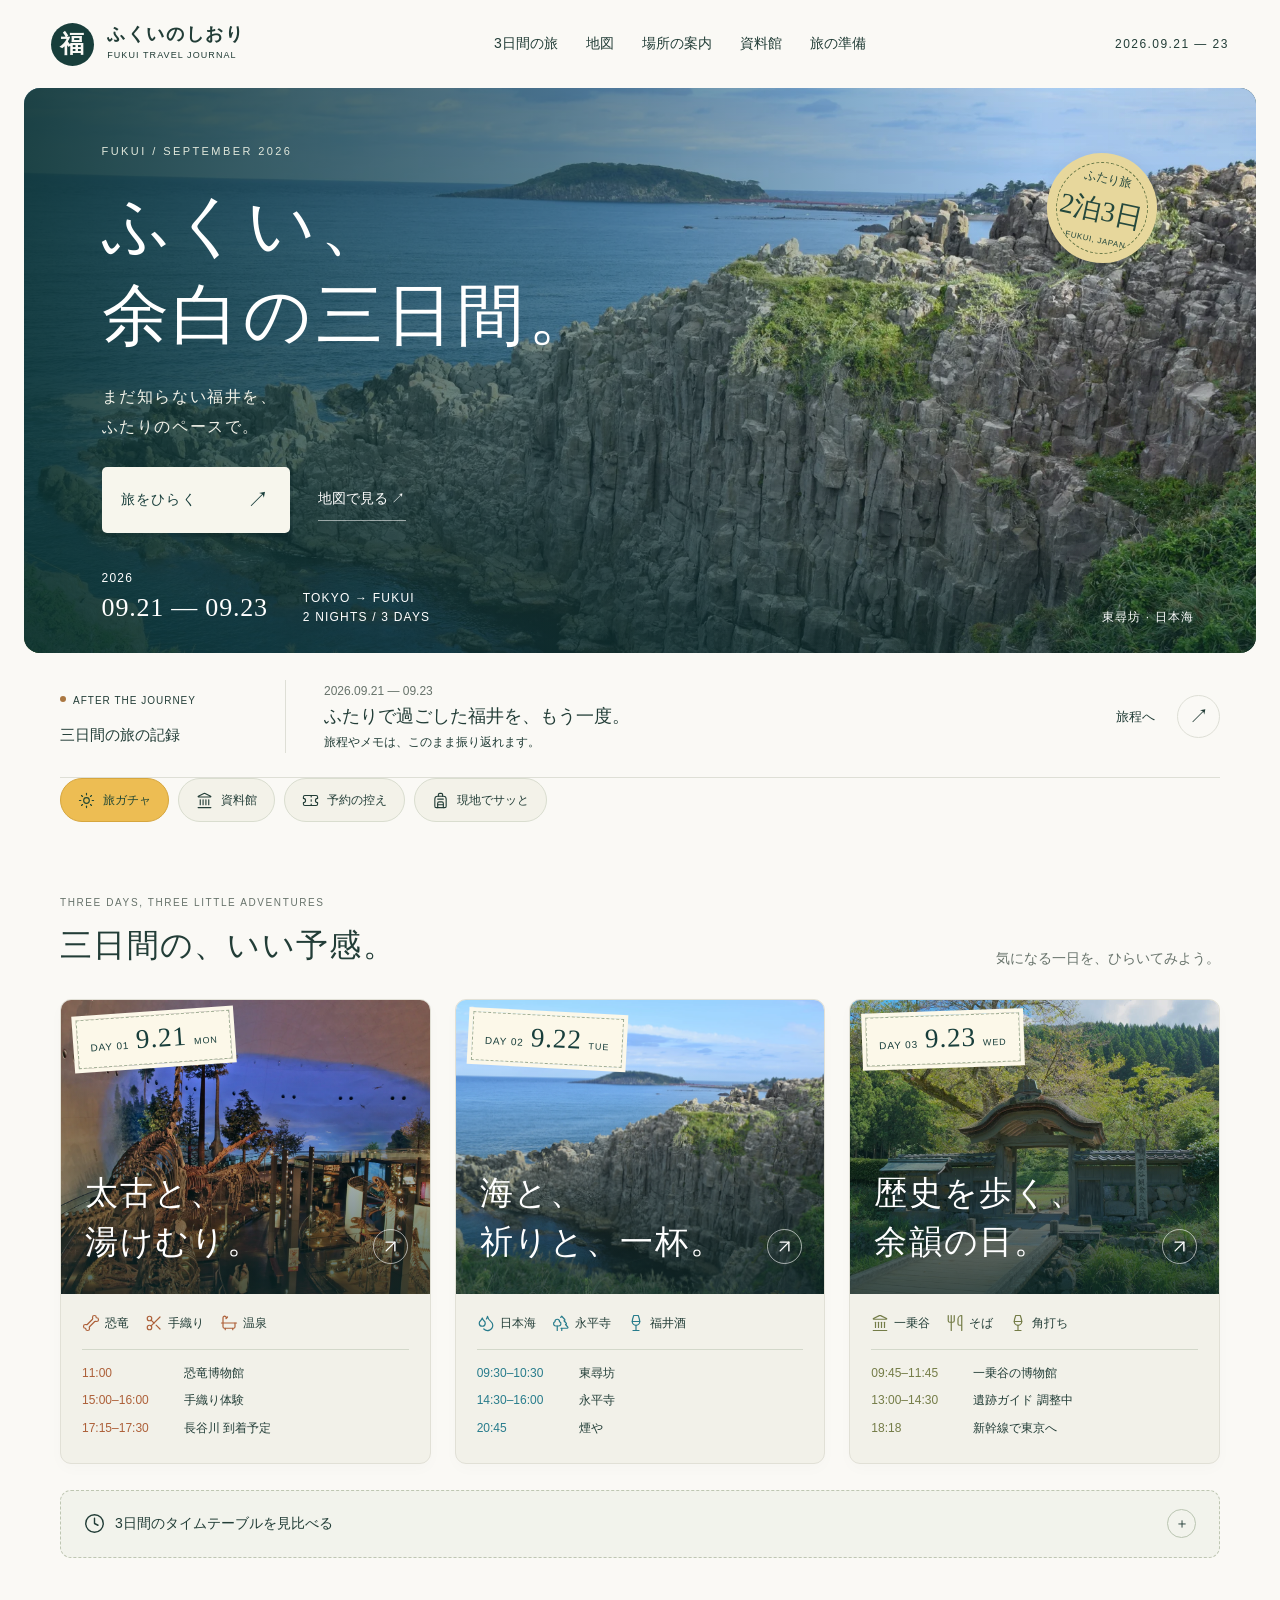
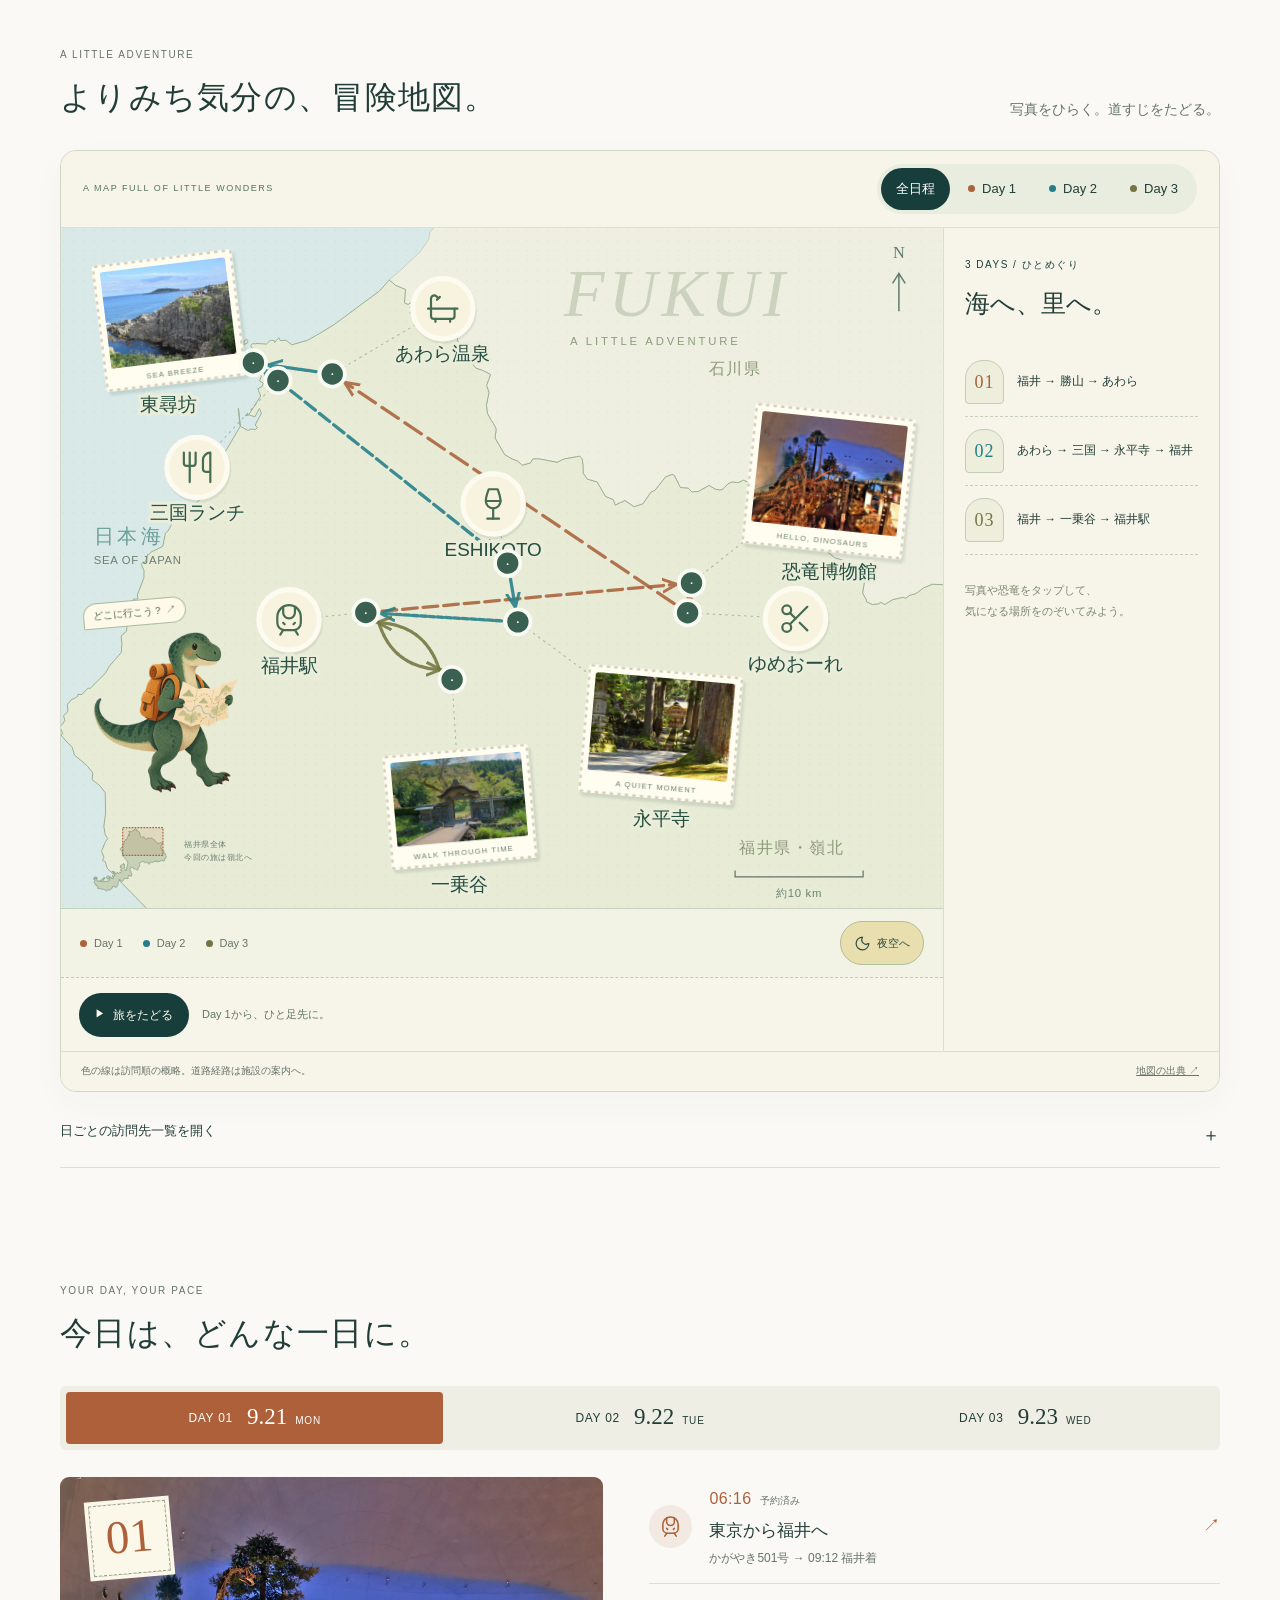
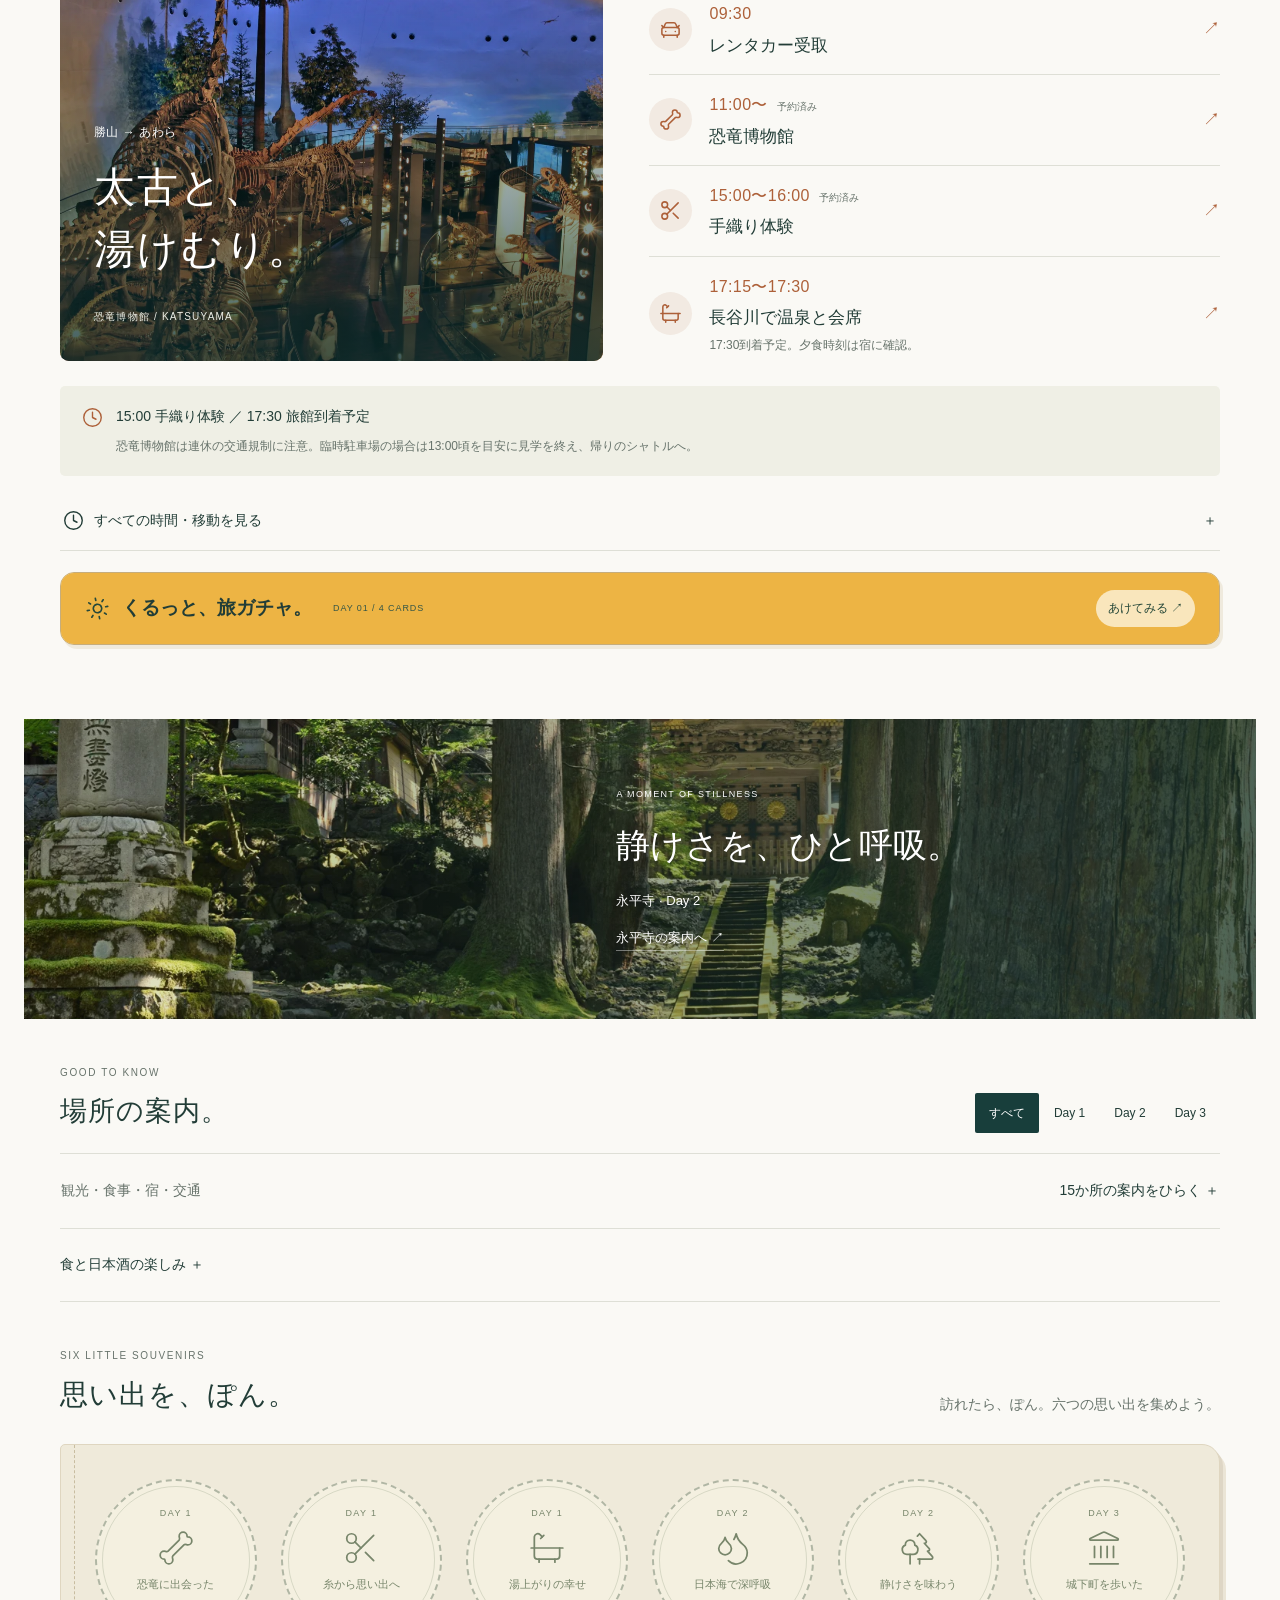
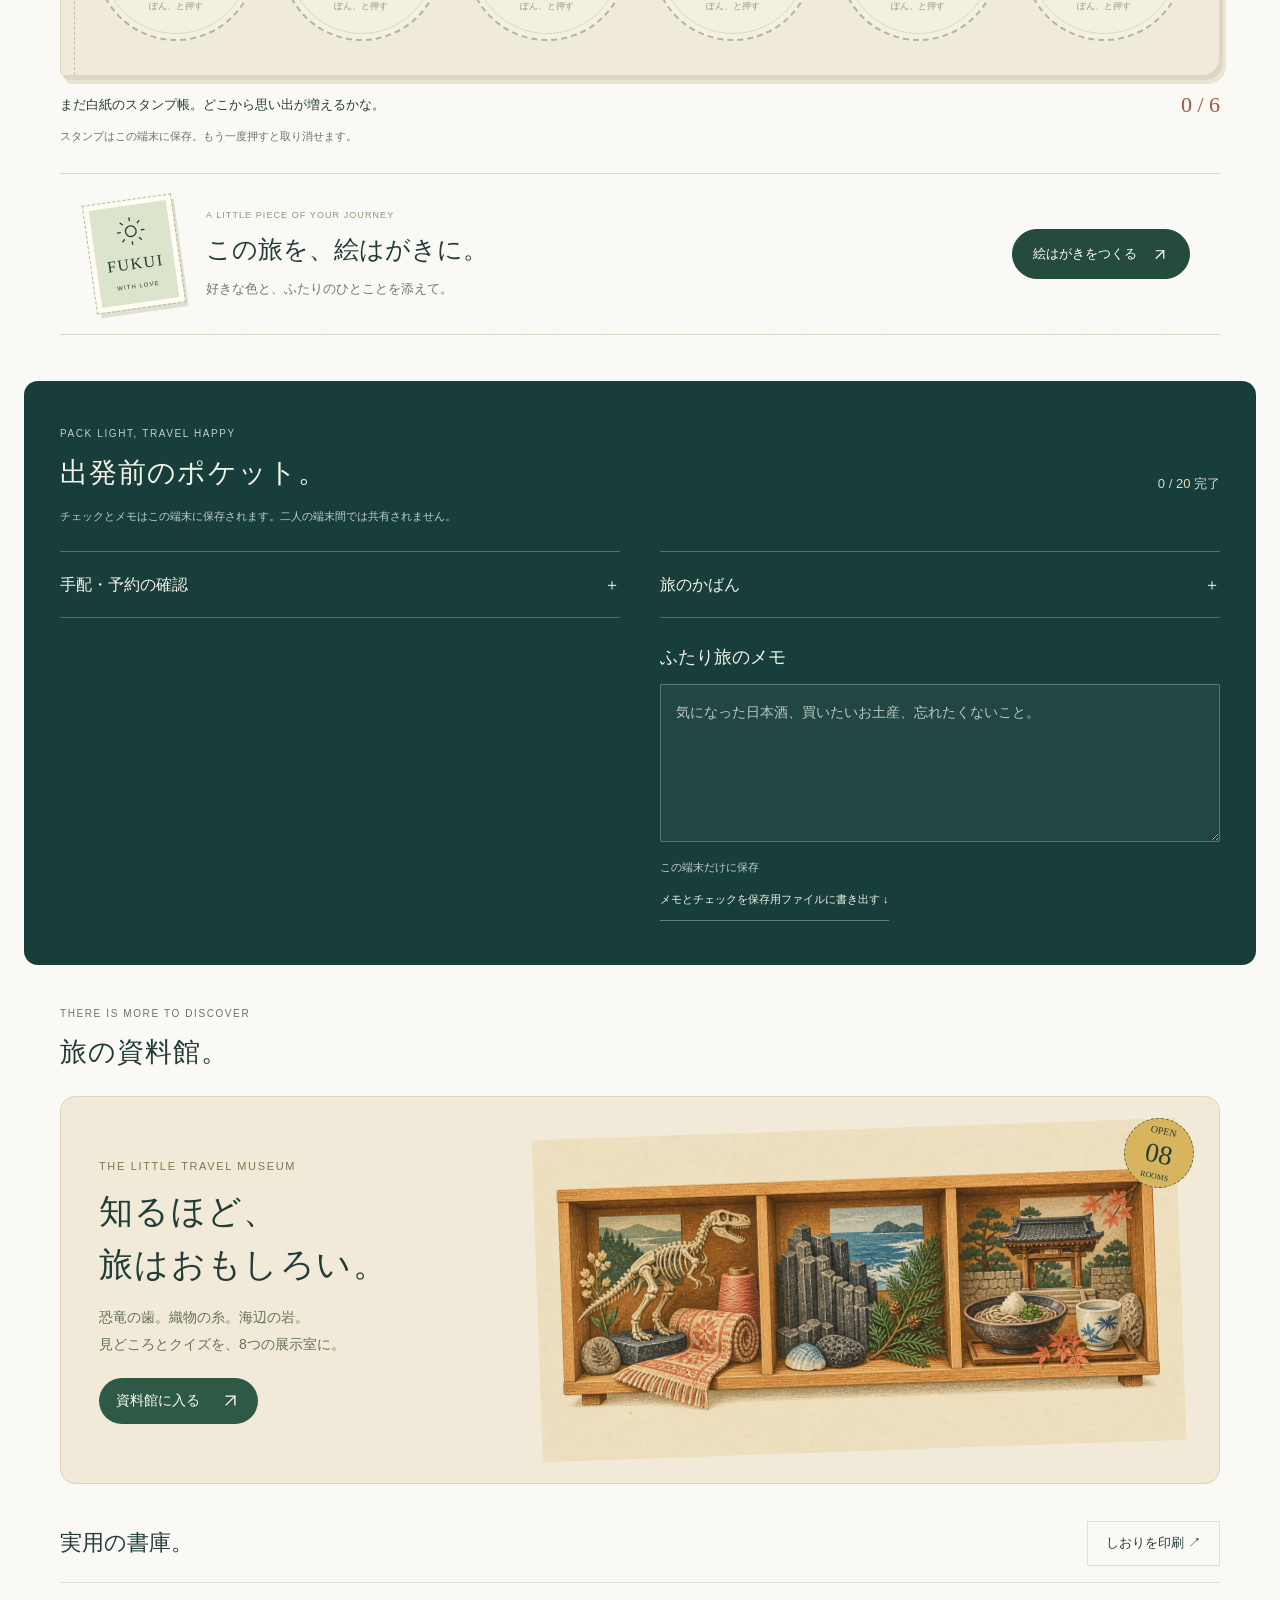
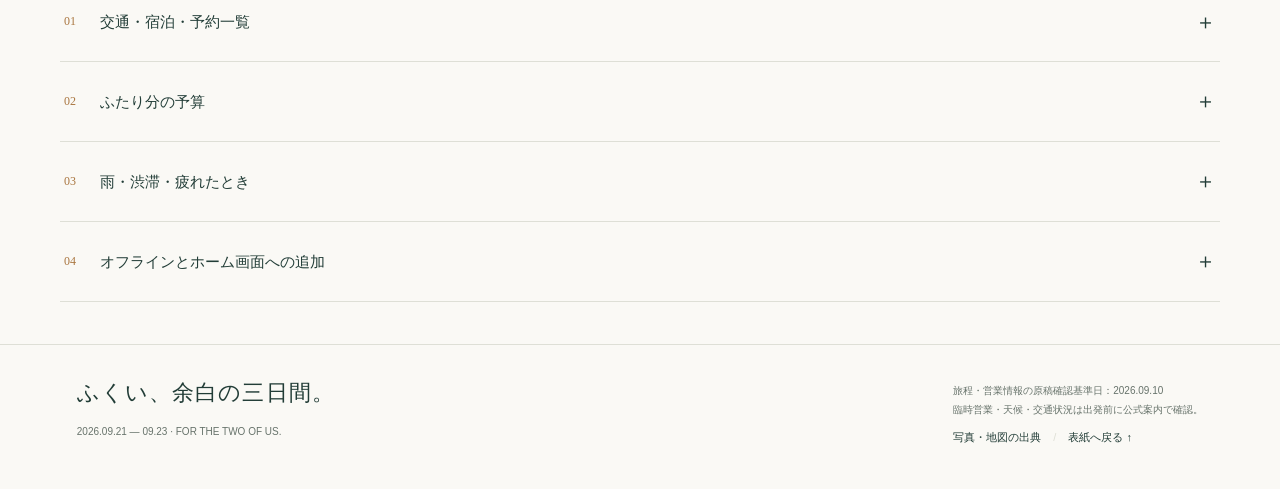
==== commit cbd0fb1f: "Add capsule discoveries, a night-sky map and concise field guidance" ====
--- a/index.html
+++ b/index.html
@@ -6,8 +6,8 @@
 <meta name="robots" content="noindex,nofollow"><meta name="apple-mobile-web-app-capable" content="yes"><meta name="apple-mobile-web-app-title" content="ふくいのしおり">
 <title>ふくい、余白の三日間。｜2026.9.21–23</title>
 <link rel="icon" href="assets/icon-192.png" type="image/png"><link rel="apple-touch-icon" href="assets/icon-192.png"><link rel="manifest" href="manifest.webmanifest">
-<link rel="preload" as="image" href="assets/tojinbo.webp" fetchpriority="high"><link rel="stylesheet" href="style.css"><link rel="stylesheet" href="visual.css"><link rel="stylesheet" href="delight.css"><link rel="stylesheet" href="museum.css"><link rel="stylesheet" href="play.css">
-<script src="trip-data.js" defer></script><script src="app.js" defer></script><script src="journey-extras.js" defer></script><script src="postcard-renderer.js" defer></script><script src="play.js" defer></script>
+<link rel="preload" as="image" href="assets/tojinbo.webp" fetchpriority="high"><link rel="stylesheet" href="style.css"><link rel="stylesheet" href="visual.css"><link rel="stylesheet" href="delight.css"><link rel="stylesheet" href="museum.css"><link rel="stylesheet" href="play.css"><link rel="stylesheet" href="wonder.css">
+<script src="trip-data.js" defer></script><script src="app.js" defer></script><script src="journey-extras.js" defer></script><script src="postcard-renderer.js" defer></script><script src="play.js" defer></script><script src="wonder.js" defer></script>
 </head>
 <body>
 <a class="skip-link" href="#journey">旅程へスキップ</a>
@@ -37,7 +37,7 @@
   <path d="m6.34 17.66-1.41 1.41" />
   <path d="m19.07 4.93-1.41 1.41" />
 </svg>
-小さなくじ</a><a href="museum.html"><svg class="ui-icon" aria-hidden="true" focusable="false"
+旅ガチャ</a><a href="museum.html"><svg class="ui-icon" aria-hidden="true" focusable="false"
   xmlns="http://www.w3.org/2000/svg"
   width="24"
   height="24"
@@ -71,21 +71,24 @@
   <path d="M13 17v2" />
   <path d="M13 11v2" />
 </svg>
-予約の控え</a><a href="#rain-plan"><svg class="ui-icon" aria-hidden="true" focusable="false"
-  xmlns="http://www.w3.org/2000/svg"
-  width="24"
-  height="24"
-  viewBox="0 0 24 24"
-  fill="none"
-  stroke="currentColor"
-  stroke-width="2"
-  stroke-linecap="round"
-  stroke-linejoin="round"
->
-  <path d="M7 16.3c2.2 0 4-1.83 4-4.05 0-1.16-.57-2.26-1.71-3.19S7.29 6.75 7 5.3c-.29 1.45-1.14 2.84-2.29 3.76S3 11.1 3 12.25c0 2.22 1.8 4.05 4 4.05z" />
-  <path d="M12.56 6.6A10.97 10.97 0 0 0 14 3.02c.5 2.5 2 4.9 4 6.5s3 3.5 3 5.5a6.98 6.98 0 0 1-11.91 4.97" />
-</svg>
-雨・疲れたら</a></nav>
+予約の控え</a><a href="#rain-plan" id="field-help-open"><svg class="ui-icon" aria-hidden="true" focusable="false"
+  xmlns="http://www.w3.org/2000/svg"
+  width="24"
+  height="24"
+  viewBox="0 0 24 24"
+  fill="none"
+  stroke="currentColor"
+  stroke-width="2"
+  stroke-linecap="round"
+  stroke-linejoin="round"
+>
+  <path d="M4 10a4 4 0 0 1 4-4h8a4 4 0 0 1 4 4v10a2 2 0 0 1-2 2H6a2 2 0 0 1-2-2z" />
+  <path d="M8 10h8" />
+  <path d="M8 18h8" />
+  <path d="M8 22v-6a2 2 0 0 1 2-2h4a2 2 0 0 1 2 2v6" />
+  <path d="M9 6V4a2 2 0 0 1 2-2h2a2 2 0 0 1 2 2v2" />
+</svg>
+現地でサッと</a></nav>
 <section class="section-wrap summary-section" id="timetable"><div class="section-heading"><div><p class="eyebrow">THREE DAYS, THREE LITTLE ADVENTURES</p><h2>三日間の、いい予感。</h2></div><p>気になる一日を、ひらいてみよう。</p></div><div class="postcards"><article class="postcard postcard-1"><a href="#day-1" class="postcard-image"><img src="assets/dinosaur.webp" alt="福井県立恐竜博物館の風景" width="1200" height="800" loading="lazy"><span class="postcard-date">DAY 01<b>9.21</b><small>MON</small></span><h3>太古と、<br>湯けむり。</h3><span class="postcard-go" aria-label="この日をひらく"><svg class="ui-icon" aria-hidden="true" focusable="false"
   xmlns="http://www.w3.org/2000/svg"
   width="24"
@@ -285,7 +288,7 @@
   <path d="M12 6v6l4 2" />
 </svg>
  3日間のタイムテーブルを見比べる</span><span>＋</span></summary><div class="summary-topline"><span>2026.09.21 — 23</span><span>● 固定の予約・列車　／　そのほかは計画上の目安</span></div><p class="summary-scroll-hint">左右にスワイプして、3日間を見比べる ↔</p><div class="summary-scroll" role="region" aria-label="全日程のタイムテーブル。横スクロールできます" tabindex="0"><table class="summary-table"><caption class="sr-only">2026年9月21日から23日の主要予定。朝・昼・午後・夜ごとに3日間を比較。</caption><thead><tr><th scope="col" class="summary-corner">TIME<br><span>OF DAY</span></th><th scope="col" class="summary-day-1"><span>DAY 01</span><strong>9.21<small>（月）</small></strong><em>恐竜・手織り・温泉</em></th><th scope="col" class="summary-day-2"><span>DAY 02</span><strong>9.22<small>（火）</small></strong><em>海・祈り・福井酒</em></th><th scope="col" class="summary-day-3"><span>DAY 03</span><strong>9.23<small>（水）</small></strong><em>歴史・そば・乾杯</em></th></tr></thead><tbody><tr><th scope="row"><span>早朝</span><small>出発・朝の支度</small></th><td class="summary-day-1"><a class="summary-event" href="#day-1"><span class="summary-time">05:45頃</span><strong>東京駅到着目標</strong></a><a class="summary-event" href="#day-1"><span class="summary-time">06:16<span class="summary-fixed">固定</span></span><strong>東京駅発</strong></a></td><td class="summary-day-2"><a class="summary-event" href="#place-hasegawa"><span class="summary-time">07:30または08:00</span><strong>長谷川で朝食</strong></a></td><td class="summary-day-3"><a class="summary-event" href="#day-3"><span class="summary-time">07:30〜08:30頃</span><strong>朝食・身支度</strong></a></td></tr><tr><th scope="row"><span>午前</span><small>09:00 — 12:00</small></th><td class="summary-day-1"><a class="summary-event" href="#day-1"><span class="summary-time">09:12</span><strong>福井駅着</strong></a><a class="summary-event" href="#place-car"><span class="summary-time">09:30</span><strong>レンタカー受付・受取</strong></a><a class="summary-event" href="#place-dinosaur"><span class="summary-time">11:00〜<span class="summary-fixed">固定</span></span><strong>恐竜博物館</strong></a></td><td class="summary-day-2"><a class="summary-event" href="#day-2"><span class="summary-time">09:00</span><strong>チェックアウト</strong></a><a class="summary-event" href="#place-tojinbo"><span class="summary-time">09:30〜10:30</span><strong>東尋坊散策</strong></a><a class="summary-event" href="#place-lunch"><span class="summary-time">11:00〜12:15<span class="summary-pending">未予約</span></span><strong>みくに隠居処で昼食予定</strong></a></td><td class="summary-day-3"><a class="summary-event" href="#day-3"><span class="summary-time">09:00</span><strong>ホテルチェックアウト</strong></a><a class="summary-event" href="#place-museum"><span class="summary-time">09:45〜11:45</span><strong>一乗谷朝倉氏遺跡博物館</strong></a></td></tr><tr><th scope="row"><span>昼</span><small>12:00 — 14:00</small></th><td class="summary-day-1"><a class="summary-event" href="#day-1"><span class="summary-time">13:00〜13:30</span><strong>見学終了・移動開始</strong></a><a class="summary-event" href="#day-1"><span class="summary-time">移動前後</span><strong>軽い昼食</strong></a></td><td class="summary-day-2"><a class="summary-event" href="#place-eshikoto"><span class="summary-time">13:15〜14:00</span><strong>ESHIKOTO</strong></a></td><td class="summary-day-3"><a class="summary-event" href="#day-3"><span class="summary-time">11:45〜12:45</span><strong>昼食・遺跡方面への移動</strong></a><a class="summary-event" href="#place-ruins"><span class="summary-time">13:00〜14:30<span class="summary-pending">予約調整中</span></span><strong>遺跡をガイド付きで見学予定</strong></a></td></tr><tr><th scope="row"><span>午後</span><small>14:00 — 17:00</small></th><td class="summary-day-1"><a class="summary-event" href="#place-weaving"><span class="summary-time">15:00〜16:00<span class="summary-fixed">固定</span></span><strong>手織り体験</strong></a><a class="summary-event" href="#day-1"><span class="summary-time">16:00</span><strong>勝山出発</strong></a></td><td class="summary-day-2"><a class="summary-event" href="#place-eiheiji"><span class="summary-time">14:30〜16:00</span><strong>大本山永平寺</strong></a><a class="summary-event" href="#day-2"><span class="summary-time">16:00〜17:00</span><strong>福井市へ移動・駐車</strong></a></td><td class="summary-day-3"><a class="summary-event" href="#day-3"><span class="summary-time">15:00</span><strong>一乗谷出発</strong></a><a class="summary-event" href="#place-car"><span class="summary-time">16:00〜16:30</span><strong>レンタカー返却</strong><small>返却予約は17:00</small></a><a class="summary-event" href="#place-mizumoto"><span class="summary-time">16:45〜17:15</span><strong>みずもとで角打ち</strong><small>車の返却完了後</small></a></td></tr><tr><th scope="row"><span>夜</span><small>17:00 — 帰着・就寝</small></th><td class="summary-day-1"><a class="summary-event" href="#place-hasegawa"><span class="summary-time">17:15〜17:30</span><strong>長谷川チェックイン</strong></a><a class="summary-event" href="#place-hasegawa"><span class="summary-time">夕食</span><strong>旅館の「結会席」</strong><small>夕食時刻は宿に確認</small></a></td><td class="summary-day-2"><a class="summary-event" href="#place-fujita"><span class="summary-time">17:00頃</span><strong>ホテルフジタ福井チェックイン</strong></a><a class="summary-event" href="#day-2"><span class="summary-time">17:00〜20:15</span><strong>休憩・身支度・近場の散歩</strong></a><a class="summary-event" href="#place-kemuriya"><span class="summary-time">20:45〜<span class="summary-fixed">固定</span></span><strong>煙やで夕食</strong></a></td><td class="summary-day-3"><a class="summary-event" href="#day-3"><span class="summary-time">17:45頃</span><strong>新幹線改札へ</strong></a><a class="summary-event" href="#day-3"><span class="summary-time">18:18<span class="summary-fixed">固定</span></span><strong>福井駅発</strong></a><a class="summary-event" href="#day-3"><span class="summary-time">21:20</span><strong>東京駅着</strong></a></td></tr></tbody></table></div><div class="summary-ticket"><span>RETURN TICKET</span><p><b>9.23　18:18 福井 → 21:20 東京</b><small>かがやき582号 · 指定席2名</small></p><a href="#day-3">最終日の詳細 ↗</a></div></details></section>
-<section class="section-wrap" id="route"><div class="section-heading"><div><p class="eyebrow">A LITTLE ADVENTURE</p><h2>よりみち気分の、冒険地図。</h2></div><p>写真をひらく。道すじをたどる。</p></div><div class="map-tool"><div class="map-toolbar"><span class="eyebrow">A MAP FULL OF LITTLE WONDERS</span><div class="map-filters" role="group" aria-label="地図の日程"><button type="button" data-map-day="all" aria-pressed="true">全日程</button><button type="button" data-map-day="1" aria-pressed="false" style="--route-color:#aa633b"><i aria-hidden="true"></i>Day 1</button><button type="button" data-map-day="2" aria-pressed="false" style="--route-color:#247e8a"><i aria-hidden="true"></i>Day 2</button><button type="button" data-map-day="3" aria-pressed="false" style="--route-color:#737640"><i aria-hidden="true"></i>Day 3</button></div></div><div class="map-layout"><div class="map-canvas"><div class="map-surface" tabindex="0" role="region" aria-label="福井県の旅の地図。拡大時は左右にスクロールできます"><button class="map-zoom" id="map-zoom" type="button" aria-pressed="false">地図を拡大 ＋</button><div class="map-artboard"><svg class="fukui-map" viewBox="0 0 700 540" aria-labelledby="map-svg-title map-svg-desc"><title id="map-svg-title">福井県の北部・嶺北を巡る3日間の冒険マップ</title><desc id="map-svg-desc">北が上。Day 1は福井から東の勝山、北西のあわら。Day 2は西の東尋坊と三国から南東のESHIKOTO・永平寺を経て福井。Day 3は南東の一乗谷と福井を往復。写真とアイコンは線で実際の代表位置に結んでいます。色の線は訪問順で、道路の経路ではありません。</desc><defs><clipPath id="photo-clip-dinosaur"><rect x="0" y="0" width="116" height="88" rx="2"/></clipPath><clipPath id="photo-clip-tojinbo"><rect x="0" y="0" width="100" height="77" rx="2"/></clipPath><clipPath id="photo-clip-eiheiji"><rect x="0" y="0" width="111" height="78" rx="2"/></clipPath><clipPath id="photo-clip-ichijo"><rect x="0" y="0" width="104" height="67" rx="2"/></clipPath><marker id="arrow-1" viewBox="0 0 10 10" refX="8" refY="5" markerWidth="5" markerHeight="5" orient="auto-start-reverse"><path d="M0,1 L9,5 L0,9" fill="none" stroke="#aa633b" stroke-width="1.8"/></marker><marker id="arrow-2" viewBox="0 0 10 10" refX="8" refY="5" markerWidth="5" markerHeight="5" orient="auto-start-reverse"><path d="M0,1 L9,5 L0,9" fill="none" stroke="#247e8a" stroke-width="1.8"/></marker><marker id="arrow-3" viewBox="0 0 10 10" refX="8" refY="5" markerWidth="5" markerHeight="5" orient="auto-start-reverse"><path d="M0,1 L9,5 L0,9" fill="none" stroke="#737640" stroke-width="1.8"/></marker><pattern id="map-grain" width="8" height="8" patternUnits="userSpaceOnUse"><circle cx="2" cy="2" r=".6" fill="#254b3e" opacity=".07"/></pattern></defs><rect width="700" height="540" fill="#d8e9e7"/><path d="M-841.5,898.2 L-842.9,895.4 L-847.5,895.2 L-857.1,897.0 L-867.5,902.0 L-870.9,900.1 L-872.8,900.8 L-875.0,900.6 L-878.0,900.4 L-878.8,900.4 L-886.0,906.1 L-890.6,907.6 L-893.7,912.2 L-898.3,911.8 L-905.2,916.2 L-908.1,922.1 L-912.3,925.6 L-916.3,922.3 L-918.7,923.2 L-922.4,923.9 L-927.1,924.6 L-934.3,926.1 L-937.4,926.2 L-942.1,926.2 L-943.9,923.7 L-945.5,916.5 L-953.0,909.0 L-952.5,907.4 L-950.2,903.1 L-949.3,897.5 L-952.2,893.3 L-953.3,889.7 L-958.2,887.5 L-963.1,884.4 L-965.4,878.6 L-970.0,874.6 L-974.8,871.4 L-976.8,871.7 L-983.2,868.4 L-984.0,864.3 L-992.1,854.1 L-995.5,854.5 L-995.0,851.9 L-1000.1,845.4 L-1000.8,842.6 L-1005.0,842.3 L-1008.1,840.7 L-1007.1,834.6 L-1005.9,834.8 L-1000.7,830.8 L-997.7,825.4 L-997.4,813.2 L-994.1,810.7 L-992.1,807.3 L-991.4,805.0 L-992.1,799.6 L-992.6,796.7 L-992.9,786.6 L-997.0,785.6 L-997.0,778.9 L-996.5,772.3 L-999.0,769.6 L-996.4,761.6 L-993.4,759.8 L-992.1,759.8 L-991.1,760.2 L-986.8,758.8 L-982.8,760.7 L-984.6,762.8 L-983.4,763.9 L-980.8,762.8 L-980.9,770.5 L-981.5,774.5 L-979.5,774.2 L-978.3,773.2 L-977.1,773.6 L-975.1,772.5 L-971.6,775.4 L-967.0,772.0 L-961.7,775.3 L-945.1,774.8 L-935.3,770.1 L-934.1,770.2 L-927.2,767.2 L-920.6,764.0 L-917.0,762.1 L-906.2,753.3 L-906.1,748.3 L-907.3,747.3 L-907.5,744.6 L-905.9,744.7 L-906.3,743.8 L-905.8,741.4 L-905.0,742.0 L-903.3,741.1 L-901.5,741.1 L-901.0,740.4 L-899.4,733.4 L-896.0,734.3 L-894.0,732.3 L-890.4,726.6 L-888.8,723.0 L-885.3,723.5 L-883.1,725.1 L-878.0,723.7 L-876.7,724.1 L-875.0,722.7 L-873.3,721.2 L-871.7,721.4 L-868.7,721.9 L-864.6,721.6 L-863.4,721.9 L-862.2,724.4 L-859.3,724.2 L-854.8,726.2 L-847.9,723.2 L-848.0,717.9 L-842.7,712.2 L-839.7,712.5 L-837.3,714.2 L-832.7,711.0 L-819.6,705.1 L-818.9,703.2 L-818.1,699.5 L-815.9,700.4 L-812.1,693.7 L-811.6,693.5 L-810.8,693.4 L-808.3,693.5 L-800.4,687.7 L-795.9,680.2 L-798.4,672.6 L-796.8,669.3 L-795.1,669.2 L-790.8,671.2 L-790.8,668.3 L-790.6,668.0 L-789.4,665.9 L-787.6,667.3 L-780.8,666.7 L-779.8,664.9 L-778.6,664.9 L-774.6,662.4 L-773.0,664.5 L-763.8,662.0 L-762.3,662.5 L-752.1,654.2 L-753.0,653.8 L-753.1,651.6 L-748.8,649.1 L-747.3,654.2 L-743.5,657.5 L-738.3,655.0 L-736.4,655.1 L-733.8,654.2 L-733.4,653.4 L-732.0,653.7 L-725.6,652.1 L-724.3,647.4 L-722.6,649.0 L-717.6,648.9 L-716.2,646.0 L-710.5,646.3 L-705.8,643.4 L-705.8,639.8 L-702.7,641.8 L-701.4,641.6 L-698.1,638.1 L-697.3,638.0 L-695.3,641.2 L-693.4,641.0 L-688.3,642.1 L-673.0,633.1 L-674.2,630.3 L-674.4,626.8 L-671.4,624.8 L-669.5,628.3 L-667.2,630.1 L-660.8,636.7 L-659.5,639.2 L-658.5,638.3 L-657.1,640.6 L-652.4,646.3 L-649.7,649.6 L-647.2,649.7 L-646.5,647.1 L-645.1,647.2 L-643.9,647.3 L-642.1,649.8 L-644.6,651.6 L-645.2,653.3 L-645.6,653.6 L-646.0,654.2 L-646.3,655.4 L-640.4,664.0 L-638.0,663.8 L-636.0,663.6 L-633.8,663.6 L-630.9,666.3 L-625.5,666.3 L-625.5,676.8 L-624.7,680.1 L-621.9,678.6 L-619.1,682.2 L-615.9,681.2 L-615.3,682.7 L-612.8,685.0 L-612.3,689.6 L-611.9,696.8 L-613.4,702.9 L-613.4,705.6 L-613.9,708.5 L-612.6,708.5 L-610.9,707.0 L-609.7,707.1 L-604.7,711.1 L-598.7,714.9 L-596.9,714.6 L-593.8,720.6 L-595.4,722.3 L-596.1,721.0 L-597.5,727.6 L-601.3,735.0 L-601.8,738.3 L-601.9,742.8 L-601.7,748.3 L-598.5,756.3 L-600.5,755.9 L-602.3,757.8 L-606.4,759.6 L-609.0,754.6 L-612.1,754.2 L-611.7,751.9 L-610.5,752.2 L-607.9,748.3 L-607.3,748.1 L-606.7,744.0 L-608.3,743.6 L-611.7,742.9 L-612.6,741.9 L-618.2,748.3 L-619.1,748.7 L-619.6,748.7 L-619.7,748.5 L-619.8,748.3 L-623.8,745.8 L-623.9,748.3 L-623.9,749.6 L-626.9,752.2 L-628.1,751.5 L-630.3,751.1 L-634.3,757.1 L-642.8,769.1 L-649.7,789.2 L-652.0,804.1 L-658.2,808.0 L-661.6,811.6 L-665.2,817.0 L-669.6,823.6 L-680.5,830.8 L-686.8,842.6 L-687.3,844.6 L-699.2,860.0 L-704.0,874.0 L-703.8,885.6 L-701.6,889.8 L-698.7,897.0 L-695.6,895.7 L-693.9,898.5 L-691.1,897.7 L-690.3,895.7 L-688.8,896.0 L-685.0,892.0 L-683.4,882.1 L-689.2,877.8 L-688.7,874.0 L-684.8,869.3 L-683.2,869.3 L-680.1,868.1 L-674.5,864.0 L-672.6,864.1 L-670.8,864.0 L-666.1,854.5 L-667.0,843.3 L-665.8,843.7 L-659.8,848.1 L-654.8,845.0 L-655.3,842.6 L-655.3,841.1 L-653.2,841.2 L-651.0,837.1 L-649.7,837.8 L-647.5,834.6 L-645.0,828.1 L-642.5,828.5 L-641.7,840.1 L-645.8,840.0 L-649.6,842.6 L-647.4,845.0 L-649.7,846.2 L-649.7,848.1 L-649.0,849.8 L-644.9,852.4 L-646.0,854.5 L-646.1,861.0 L-640.5,864.0 L-638.7,863.8 L-631.8,864.6 L-629.9,865.5 L-625.0,871.5 L-630.4,875.1 L-635.1,878.8 L-642.4,876.2 L-643.1,880.7 L-646.9,878.9 L-646.8,875.8 L-645.4,872.8 L-649.7,870.6 L-651.4,871.0 L-657.9,877.8 L-658.7,888.5 L-652.1,899.7 L-649.7,899.7 L-644.4,901.1 L-641.8,900.9 L-636.5,902.2 L-634.3,902.2 L-631.0,902.0 L-629.0,904.6 L-626.9,907.5 L-627.1,911.8 L-612.0,921.9 L-611.9,922.8 L-608.8,922.3 L-592.2,926.3 L-589.8,923.2 L-585.9,915.6 L-582.8,911.5 L-581.4,911.6 L-579.8,911.4 L-577.0,919.7 L-573.5,921.1 L-572.5,927.9 L-570.1,933.4 L-571.4,936.7 L-574.0,949.1 L-578.9,951.4 L-580.0,956.5 L-579.3,960.1 L-579.1,961.7 L-585.2,962.7 L-586.1,967.3 L-584.3,965.3 L-581.9,966.5 L-584.2,970.9 L-587.4,972.1 L-584.7,973.4 L-585.7,979.3 L-590.7,986.6 L-589.3,994.1 L-587.0,993.3 L-586.2,995.4 L-584.7,994.9 L-585.3,992.8 L-583.9,992.4 L-583.2,994.4 L-581.7,994.0 L-582.1,989.7 L-581.2,990.7 L-579.9,989.5 L-578.7,989.6 L-578.8,986.7 L-577.3,986.2 L-577.6,980.5 L-574.7,979.5 L-572.3,975.2 L-568.4,971.6 L-558.5,968.2 L-559.9,965.0 L-557.8,961.9 L-558.5,960.3 L-564.0,963.1 L-562.3,959.1 L-556.3,955.7 L-556.7,951.0 L-558.4,947.1 L-555.9,949.1 L-552.8,949.1 L-552.6,950.1 L-552.0,953.1 L-549.3,952.8 L-546.5,954.3 L-541.3,951.7 L-539.0,952.4 L-537.5,951.7 L-535.6,951.7 L-534.9,953.1 L-534.4,950.0 L-529.9,950.7 L-529.3,952.8 L-526.3,956.5 L-528.0,958.9 L-531.0,960.9 L-535.2,961.2 L-535.6,963.4 L-535.6,966.3 L-529.1,965.5 L-526.7,968.2 L-525.5,966.4 L-523.4,968.0 L-522.1,966.6 L-523.4,966.0 L-522.0,962.9 L-519.8,963.0 L-518.2,965.4 L-512.1,964.3 L-514.8,957.8 L-513.7,951.9 L-509.8,947.4 L-512.2,944.5 L-509.5,939.6 L-510.7,938.7 L-511.8,940.3 L-515.2,940.8 L-513.8,936.7 L-515.0,933.9 L-518.6,931.4 L-515.7,929.8 L-513.2,923.1 L-517.9,920.8 L-523.2,926.1 L-524.7,933.5 L-526.9,936.7 L-529.4,936.6 L-535.6,933.2 L-535.7,933.4 L-539.7,934.2 L-541.8,935.0 L-546.5,934.1 L-549.0,936.7 L-549.3,937.0 L-551.7,936.7 L-554.1,935.4 L-560.5,935.7 L-560.5,934.1 L-562.2,932.5 L-560.3,930.0 L-558.1,929.7 L-561.1,923.2 L-557.6,921.9 L-556.7,917.1 L-560.7,916.2 L-562.2,910.1 L-564.3,911.0 L-562.5,914.8 L-566.0,913.3 L-568.3,902.0 L-566.0,888.0 L-562.5,881.8 L-561.0,889.0 L-558.8,891.6 L-556.7,891.6 L-549.9,885.0 L-541.7,882.0 L-535.6,877.8 L-529.9,871.0 L-525.1,871.8 L-520.7,875.4 L-516.6,874.9 L-511.0,870.5 L-512.3,867.5 L-511.8,864.9 L-510.1,868.2 L-508.7,870.8 L-498.8,861.1 L-485.8,865.2 L-485.9,860.6 L-487.0,857.2 L-484.3,853.7 L-486.3,849.8 L-483.7,850.0 L-483.0,850.2 L-479.9,849.6 L-478.4,846.5 L-477.8,842.6 L-479.0,837.8 L-477.3,837.8 L-474.3,837.8 L-473.9,837.4 L-472.6,838.0 L-471.7,837.4 L-470.6,837.4 L-467.9,835.2 L-466.1,835.5 L-464.2,828.4 L-461.4,829.0 L-458.0,826.3 L-453.3,823.3 L-452.5,827.9 L-453.8,830.8 L-452.6,835.4 L-457.6,832.2 L-458.0,835.5 L-462.5,837.1 L-459.5,842.6 L-459.9,845.0 L-465.9,850.9 L-465.0,853.9 L-462.2,864.0 L-460.8,862.7 L-458.2,860.6 L-456.6,861.3 L-456.3,860.6 L-450.0,860.6 L-448.2,864.6 L-449.6,867.0 L-449.8,870.1 L-444.7,867.9 L-444.1,870.2 L-443.0,875.1 L-437.5,874.1 L-433.5,874.8 L-432.2,874.6 L-430.8,874.8 L-450.8,882.8 L-455.1,887.0 L-457.0,893.2 L-460.5,899.7 L-465.1,913.7 L-463.4,916.7 L-452.4,925.3 L-448.2,929.8 L-442.0,932.4 L-441.5,934.8 L-442.3,936.7 L-443.7,940.0 L-441.0,952.6 L-442.4,953.3 L-444.9,952.1 L-448.3,958.3 L-456.1,971.4 L-455.9,977.0 L-451.7,983.2 L-445.5,990.5 L-446.0,991.7 L-435.3,998.5 L-431.6,998.4 L-428.6,1007.2 L-428.9,1009.6 L-421.8,1010.5 L-421.4,1010.7 L-419.0,1016.7 L-420.4,1016.6 L-421.4,1017.8 L-422.2,1021.2 L-422.3,1024.9 L-421.4,1025.2 L-418.4,1028.1 L-415.9,1030.1 L-408.3,1025.8 L-403.5,1028.2 L-398.8,1028.2 L-395.4,1029.9 L-395.0,1030.8 L-392.2,1041.0 L-392.8,1044.9 L-395.9,1050.7 L-393.0,1055.9 L-391.0,1058.2 L-391.1,1062.9 L-394.4,1069.7 L-392.5,1076.2 L-387.5,1078.7 L-372.5,1079.2 L-365.6,1079.4 L-358.6,1079.0 L-355.7,1081.2 L-350.6,1082.0 L-345.7,1082.5 L-338.4,1089.1 L-332.8,1086.0 L-331.0,1084.1 L-326.0,1085.3 L-320.8,1086.3 L-317.2,1090.0 L-314.0,1086.1 L-307.3,1087.5 L-293.2,1093.9 L-289.0,1090.8 L-279.2,1098.6 L-273.3,1100.5 L-271.2,1102.7 L-264.8,1102.3 L-262.7,1105.2 L-258.7,1109.0 L-250.7,1112.1 L-244.6,1113.3 L-235.3,1116.9 L-230.9,1114.2 L-225.7,1110.4 L-222.7,1105.2 L-220.5,1105.2 L-219.0,1103.8 L-213.0,1107.5 L-208.6,1108.2 L-202.9,1108.4 L-198.7,1103.5 L-198.7,1100.4 L-194.4,1100.2 L-193.2,1100.8 L-181.6,1105.8 L-177.3,1102.5 L-174.9,1103.5 L-173.5,1102.9 L-173.7,1106.1 L-177.7,1116.0 L-165.1,1119.9 L-163.2,1120.8 L-160.9,1123.7 L-161.2,1125.1 L-155.6,1133.6 L-153.3,1137.8 L-151.4,1140.4 L-149.3,1142.3 L-138.6,1147.1 L-136.4,1148.1 L-134.8,1155.2 L-134.1,1157.4 L-131.3,1159.6 L-130.0,1166.2 L-126.1,1168.7 L-125.8,1178.2 L-121.6,1185.6 L-116.0,1193.3 L-112.6,1195.3 L-108.1,1193.5 L-106.2,1190.8 L-99.6,1188.3 L-96.0,1181.2 L-91.6,1178.6 L-89.5,1185.5 L-93.7,1192.3 L-94.7,1197.1 L-99.8,1202.6 L-103.9,1210.7 L-103.8,1215.6 L-106.3,1219.2 L-104.8,1221.2 L-108.8,1228.1 L-111.6,1232.9 L-113.4,1232.9 L-110.5,1240.1 L-111.0,1250.1 L-118.0,1255.9 L-116.3,1262.7 L-115.6,1268.2 L-112.5,1274.0 L-108.2,1289.5 L-107.1,1293.7 L-107.4,1302.5 L-105.9,1304.0 L-104.5,1313.3 L-100.7,1323.0 L-93.7,1325.1 L-93.8,1332.1 L-97.1,1339.3 L-100.3,1345.6 L-98.3,1352.8 L-97.7,1357.3 L-99.2,1365.2 L-100.5,1370.8 L-102.4,1376.8 L-104.2,1376.7 L-106.7,1390.6 L-110.5,1398.2 L-112.4,1402.6 L-108.5,1407.6 L-110.5,1416.1 L-115.8,1424.7 L-112.2,1438.6 L-114.7,1445.5 L-116.8,1445.6 L-121.5,1445.1 L-126.0,1449.6 L-130.9,1453.2 L-129.3,1460.2 L-123.5,1464.7 L-119.5,1474.1 L-120.1,1480.1 L-114.1,1480.1 L-112.9,1490.8 L-122.1,1491.6 L-126.0,1488.4 L-126.4,1490.7 L-121.6,1495.8 L-114.8,1494.8 L-112.6,1501.7 L-112.6,1505.3 L-112.6,1506.1 L-114.1,1505.3 L-115.4,1504.5 L-115.8,1505.3 L-120.1,1515.4 L-104.6,1516.3 L-99.6,1515.5 L-99.0,1522.8 L-94.0,1523.5 L-93.9,1529.8 L-94.8,1533.4 L-96.7,1538.4 L-93.4,1540.9 L-90.0,1546.9 L-86.9,1550.6 L-85.1,1553.8 L-79.1,1555.5 L-76.0,1558.1 L-73.2,1564.6 L-75.0,1570.3 L-72.7,1579.8 L-79.1,1588.1 L-79.8,1589.9 L-82.1,1595.8 L-79.9,1606.4 L-84.0,1611.0 L-87.5,1615.0 L-83.3,1625.4 L-84.0,1627.0 L-79.1,1631.0 L-76.9,1631.6 L-74.5,1633.6 L-69.7,1636.2 L-65.5,1637.4 L-64.3,1641.1 L-67.0,1645.0 L-64.9,1646.0 L-57.0,1649.3 L-55.1,1650.8 L-46.9,1647.6 L-46.1,1644.9 L-41.4,1637.2 L-34.5,1636.3 L-32.0,1636.6 L-25.4,1631.3 L-22.6,1631.3 L-18.0,1626.1 L-16.3,1626.0 L-16.1,1634.7 L-16.4,1641.0 L-14.0,1643.0 L-15.2,1653.3 L-15.5,1660.0 L-10.8,1671.1 L-11.6,1672.9 L-2.7,1670.6 L0.2,1669.8 L2.8,1670.6 L4.4,1674.6 L7.7,1676.8 L9.1,1678.4 L12.3,1679.7 L11.2,1687.9 L22.3,1686.2 L25.4,1684.3 L29.1,1683.8 L33.9,1682.6 L35.1,1681.9 L39.4,1680.6 L42.6,1683.0 L40.1,1690.1 L42.3,1699.4 L44.2,1701.6 L49.4,1702.6 L52.4,1699.8 L53.8,1699.4 L62.8,1706.7 L63.7,1709.6 L62.6,1714.6 L61.0,1714.9 L54.9,1716.9 L47.5,1730.5 L48.3,1736.3 L52.5,1734.2 L54.4,1739.0 L57.9,1740.9 L56.5,1743.5 L57.3,1748.9 L60.6,1752.3 L65.0,1753.7 L68.6,1755.1 L67.1,1764.4 L65.0,1771.9 L65.0,1775.7 L64.0,1779.7 L66.5,1781.2 L72.5,1780.7 L72.6,1784.2 L75.1,1789.5 L81.6,1796.0 L85.2,1799.0 L88.4,1800.9 L86.0,1800.9 L77.0,1803.5 L74.1,1819.9 L70.7,1823.6 L68.5,1826.2 L64.5,1828.8 L64.0,1837.3 L55.7,1834.8 L50.8,1835.6 L50.1,1832.5 L48.1,1827.5 L43.0,1825.2 L38.2,1829.0 L35.1,1829.3 L31.2,1830.4 L30.2,1828.0 L25.1,1827.2 L24.2,1813.0 L22.7,1806.9 L20.4,1804.0 L19.1,1802.8 L15.5,1798.1 L13.1,1797.4 L10.2,1798.5 L7.2,1796.4 L4.4,1798.1 L0.4,1798.9 L-3.1,1790.4 L-12.5,1797.2 L-14.2,1801.4 L-19.6,1799.2 L-23.2,1801.5 L-30.1,1798.8 L-31.9,1794.7 L-27.6,1784.2 L-27.7,1784.0 L-27.3,1780.6 L-30.1,1779.3 L-33.5,1782.5 L-34.2,1784.2 L-35.7,1784.2 L-39.1,1784.2 L-41.3,1790.6 L-49.3,1803.1 L-52.0,1808.5 L-54.9,1808.7 L-57.3,1816.1 L-62.4,1834.5 L-66.1,1829.9 L-69.9,1828.9 L-73.0,1830.3 L-74.8,1828.9 L-79.1,1831.4 L-80.5,1831.8 L-86.4,1835.7 L-86.3,1836.6 L-88.2,1836.5 L-100.2,1837.6 L-100.0,1835.9 L-104.5,1834.1 L-108.9,1831.3 L-115.1,1829.6 L-117.9,1829.9 L-120.3,1829.0 L-125.6,1830.9 L-129.8,1828.4 L-134.9,1827.7 L-134.8,1827.5 L-133.8,1825.9 L-138.9,1824.1 L-141.5,1819.8 L-145.1,1819.0 L-147.7,1820.8 L-151.2,1817.1 L-159.3,1817.0 L-164.8,1817.9 L-167.8,1817.1 L-168.5,1815.9 L-176.6,1815.5 L-183.1,1812.7 L-185.6,1813.2 L-186.1,1812.8 L-184.1,1804.6 L-191.4,1797.4 L-193.2,1791.9 L-202.8,1788.1 L-202.8,1785.9 L-202.9,1784.2 L-202.8,1782.4 L-205.4,1782.5 L-207.5,1771.1 L-210.0,1756.3 L-209.4,1754.8 L-200.3,1745.2 L-199.8,1742.3 L-198.0,1738.6 L-194.5,1733.2 L-195.1,1726.4 L-200.5,1718.3 L-203.4,1711.5 L-207.8,1705.6 L-213.5,1705.3 L-215.0,1701.6 L-219.1,1695.5 L-221.9,1690.1 L-224.7,1685.8 L-227.0,1678.6 L-232.9,1673.1 L-240.0,1676.8 L-244.6,1667.9 L-241.1,1662.7 L-243.3,1662.0 L-244.3,1654.2 L-252.1,1649.8 L-251.4,1643.5 L-254.5,1639.4 L-252.1,1632.1 L-258.1,1623.8 L-258.8,1619.8 L-266.3,1613.7 L-268.4,1614.8 L-269.1,1612.8 L-270.1,1613.9 L-278.0,1608.0 L-282.8,1607.7 L-283.5,1599.3 L-282.3,1599.4 L-279.6,1599.3 L-281.0,1595.8 L-281.3,1592.2 L-288.1,1584.6 L-290.3,1582.9 L-293.5,1582.8 L-299.2,1578.4 L-301.9,1579.9 L-305.4,1578.4 L-307.3,1580.2 L-312.6,1586.1 L-321.1,1586.5 L-327.3,1586.7 L-324.6,1577.6 L-322.4,1578.4 L-320.7,1576.8 L-318.7,1573.2 L-316.5,1570.7 L-316.5,1567.6 L-315.9,1565.4 L-312.3,1553.3 L-311.1,1553.3 L-311.6,1548.9 L-315.4,1537.7 L-319.5,1539.2 L-322.0,1539.1 L-324.1,1538.0 L-331.8,1539.8 L-334.4,1542.9 L-336.3,1542.3 L-342.6,1532.1 L-351.6,1537.3 L-354.0,1542.1 L-351.8,1549.5 L-348.2,1549.6 L-347.0,1555.4 L-355.4,1557.2 L-358.0,1558.5 L-360.4,1557.7 L-362.2,1567.5 L-366.7,1575.2 L-365.8,1581.0 L-364.9,1579.4 L-360.7,1570.6 L-358.9,1572.9 L-361.7,1580.4 L-359.5,1580.2 L-353.5,1574.1 L-345.5,1576.5 L-344.8,1591.6 L-348.7,1595.8 L-352.1,1599.3 L-352.6,1599.7 L-361.4,1598.3 L-369.5,1600.2 L-372.2,1598.1 L-374.3,1598.4 L-377.9,1599.0 L-380.3,1601.0 L-385.6,1595.8 L-384.3,1590.2 L-395.9,1585.8 L-399.4,1581.2 L-403.1,1580.4 L-406.5,1568.7 L-414.2,1566.2 L-416.0,1567.1 L-421.4,1572.3 L-427.6,1571.1 L-429.0,1566.4 L-432.8,1564.7 L-435.9,1562.4 L-431.0,1554.6 L-432.6,1552.4 L-436.0,1547.7 L-434.7,1544.7 L-430.7,1542.9 L-431.8,1545.4 L-427.6,1541.8 L-428.6,1542.0 L-430.8,1534.2 L-433.9,1526.3 L-432.4,1523.7 L-425.1,1519.2 L-426.4,1517.4 L-430.0,1514.5 L-433.0,1513.7 L-434.9,1511.3 L-443.8,1511.4 L-453.6,1505.3 L-454.4,1504.7 L-462.2,1502.8 L-464.4,1501.7 L-471.5,1498.2 L-476.9,1495.9 L-487.7,1501.7 L-488.8,1502.7 L-493.7,1501.7 L-500.8,1493.0 L-507.0,1497.7 L-512.4,1493.2 L-514.5,1495.0 L-519.7,1492.8 L-526.2,1493.9 L-528.4,1487.8 L-530.0,1481.5 L-527.8,1476.5 L-526.4,1470.4 L-527.9,1464.3 L-531.5,1456.9 L-535.6,1454.2 L-536.5,1454.1 L-538.3,1444.7 L-535.6,1438.5 L-531.1,1436.7 L-531.5,1432.0 L-521.5,1423.5 L-515.6,1422.0 L-511.9,1419.3 L-510.5,1419.3 L-510.8,1413.7 L-509.2,1407.6 L-508.4,1406.1 L-507.0,1404.3 L-509.2,1400.1 L-517.8,1394.4 L-518.6,1394.1 L-520.3,1395.6 L-520.1,1384.2 L-516.2,1380.0 L-519.3,1375.8 L-522.5,1370.8 L-519.2,1363.0 L-519.5,1359.8 L-534.6,1359.4 L-535.6,1357.9 L-537.4,1355.9 L-538.7,1356.4 L-545.7,1356.0 L-549.9,1351.6 L-561.4,1352.0 L-565.2,1348.6 L-567.2,1342.8 L-565.5,1341.6 L-564.1,1335.9 L-575.2,1336.8 L-580.1,1339.6 L-595.3,1342.2 L-600.8,1343.9 L-602.3,1343.1 L-606.1,1345.0 L-610.6,1344.7 L-613.9,1342.4 L-617.4,1341.6 L-621.2,1334.6 L-616.8,1335.0 L-612.7,1327.3 L-609.4,1324.8 L-610.4,1313.3 L-611.3,1310.6 L-615.1,1311.7 L-618.7,1308.7 L-621.8,1307.9 L-625.0,1305.2 L-632.3,1307.0 L-639.6,1305.2 L-642.3,1305.6 L-645.9,1304.7 L-649.7,1305.3 L-659.0,1305.2 L-662.6,1304.8 L-666.2,1313.3 L-666.6,1316.1 L-670.1,1320.1 L-678.8,1322.1 L-686.3,1323.5 L-688.2,1321.1 L-691.7,1318.2 L-696.1,1313.3 L-697.5,1311.7 L-704.4,1311.2 L-702.4,1299.4 L-704.9,1290.8 L-699.3,1286.0 L-696.6,1286.1 L-693.3,1286.1 L-695.4,1276.0 L-699.3,1274.2 L-703.3,1270.0 L-708.9,1261.3 L-710.0,1261.6 L-715.2,1262.8 L-719.5,1256.4 L-724.3,1257.4 L-733.0,1249.7 L-732.9,1246.3 L-729.5,1245.4 L-723.3,1233.9 L-727.1,1219.2 L-727.8,1214.4 L-730.5,1211.6 L-739.8,1207.4 L-744.5,1208.8 L-750.8,1205.9 L-756.0,1210.3 L-763.8,1208.1 L-769.6,1207.8 L-775.5,1204.4 L-784.9,1212.6 L-789.2,1211.4 L-792.3,1215.6 L-797.4,1219.2 L-801.3,1228.5 L-804.7,1229.0 L-807.6,1232.5 L-813.4,1237.3 L-815.0,1234.0 L-816.5,1228.5 L-820.1,1223.6 L-820.8,1219.2 L-823.4,1213.8 L-823.4,1207.0 L-824.7,1206.3 L-828.2,1208.7 L-836.0,1207.5 L-840.2,1210.7 L-841.8,1209.4 L-851.6,1205.6 L-859.7,1201.3 L-865.9,1200.4 L-864.6,1191.8 L-866.4,1184.7 L-874.4,1180.7 L-875.0,1179.1 L-876.1,1176.4 L-878.0,1177.0 L-879.0,1178.2 L-882.7,1177.6 L-897.3,1171.8 L-905.3,1169.8 L-911.4,1168.7 L-921.7,1162.5 L-924.0,1160.1 L-927.2,1156.9 L-932.4,1157.7 L-943.0,1153.6 L-947.3,1147.9 L-943.1,1141.7 L-943.8,1137.3 L-941.5,1133.2 L-943.2,1125.1 L-948.9,1122.6 L-950.8,1121.2 L-949.4,1110.6 L-945.7,1106.7 L-949.4,1093.4 L-942.2,1078.7 L-943.4,1069.2 L-945.3,1059.7 L-944.0,1060.0 L-941.7,1055.7 L-938.0,1051.4 L-935.5,1044.9 L-925.4,1038.4 L-917.1,1043.4 L-912.8,1043.0 L-903.6,1053.0 L-896.7,1055.2 L-894.3,1055.1 L-886.7,1059.5 L-887.1,1063.8 L-884.6,1068.8 L-878.0,1067.9 L-875.3,1068.3 L-875.0,1068.1 L-871.0,1065.1 L-866.4,1062.6 L-863.6,1060.5 L-861.2,1060.9 L-857.5,1059.5 L-855.2,1055.4 L-849.5,1047.7 L-848.5,1042.5 L-837.7,1043.4 L-833.2,1045.2 L-830.9,1044.9 L-829.5,1030.8 L-831.1,1028.4 L-831.7,1022.9 L-831.0,1016.1 L-829.0,1006.0 L-829.8,995.6 L-831.7,994.4 L-835.6,982.9 L-836.0,977.7 L-838.1,970.2 L-842.3,968.2 L-842.8,962.7 L-840.0,962.1 L-837.0,947.8 L-845.1,943.4 L-838.6,936.7 L-834.2,930.7 L-834.9,929.8 L-836.8,917.1 L-838.8,910.4 L-842.0,906.3 L-841.5,898.2 Z M-488.7,740.9 L-490.3,737.2 L-488.5,732.7 L-487.6,727.6 L-484.9,734.1 L-488.7,740.9 Z M-438.4,835.0 L-441.4,832.3 L-440.3,828.3 L-439.5,823.8 L-438.7,820.6 L-437.1,822.6 L-436.0,833.7 L-438.4,835.0 Z M-565.6,947.5 L-565.7,943.9 L-564.2,941.9 L-557.8,943.6 L-558.0,944.9 L-565.6,947.5 Z" class="map-land "/><path d="M175.0,716.8 L181.4,714.1 L187.0,718.6 L189.4,716.6 L191.4,711.1 L194.6,712.3 L197.4,710.3 L203.4,712.4 L206.9,710.1 L212.5,712.8 L216.2,719.0 L220.0,726.2 L221.9,727.3 L225.4,728.9 L228.6,729.3 L232.2,734.4 L237.2,731.8 L245.5,736.3 L249.8,734.0 L254.1,737.0 L261.7,743.7 L263.3,742.1 L266.7,741.4 L273.7,746.7 L279.7,747.6 L280.7,748.3 L285.4,752.6 L294.0,758.3 L294.2,761.0 L289.9,767.1 L296.2,778.4 L292.6,785.6 L296.7,791.5 L299.9,797.8 L301.6,804.4 L305.5,806.4 L310.9,807.0 L316.4,803.9 L321.2,801.0 L326.0,801.0 L333.2,808.9 L326.8,819.3 L325.9,821.0 L330.2,825.8 L333.0,842.6 L332.7,846.2 L331.5,862.7 L327.7,872.4 L327.3,879.8 L328.2,887.3 L331.6,890.2 L335.1,888.1 L336.4,883.9 L341.0,883.2 L346.3,884.5 L348.6,893.0 L348.9,898.2 L353.6,899.6 L355.9,897.7 L363.3,895.2 L369.7,873.6 L373.9,873.3 L377.5,872.8 L380.3,878.4 L384.4,887.5 L386.5,898.2 L389.4,903.1 L400.3,904.5 L403.4,906.5 L403.9,910.6 L403.0,917.1 L408.1,925.0 L405.8,926.7 L402.9,925.0 L401.6,928.7 L398.1,932.7 L395.5,936.7 L391.9,945.3 L391.5,954.0 L397.2,957.9 L402.0,964.9 L404.3,972.4 L406.3,974.9 L415.6,977.7 L421.2,978.2 L423.8,991.9 L426.5,999.4 L423.4,1007.3 L418.7,1014.8 L417.1,1017.5 L419.8,1022.7 L413.6,1029.6 L413.7,1030.8 L413.7,1032.3 L422.0,1040.4 L425.3,1046.6 L430.2,1053.4 L436.4,1056.9 L439.4,1059.7 L442.7,1064.8 L443.5,1065.2 L435.6,1077.6 L425.9,1083.0 L419.5,1083.5 L417.1,1083.2 L415.4,1085.7 L414.4,1088.9 L415.1,1093.2 L415.2,1095.9 L413.5,1100.2 L411.9,1103.7 L413.6,1107.4 L418.4,1104.7 L422.6,1106.3 L422.0,1113.6 L416.9,1125.1 L415.4,1129.8 L413.3,1134.9 L414.8,1139.6 L413.1,1150.7 L409.3,1156.0 L407.5,1161.9 L405.8,1164.4 L405.3,1166.0 L401.3,1169.2 L398.4,1173.2 L394.8,1180.1 L395.5,1180.9 L399.1,1190.4 L397.9,1212.6 L400.0,1214.4 L396.9,1219.2 L389.4,1224.7 L387.6,1224.5 L385.8,1224.6 L383.9,1228.3 L383.2,1231.0 L389.5,1237.4 L391.3,1240.1 L396.4,1241.6 L396.3,1245.3 L402.1,1248.5 L403.5,1250.0 L412.3,1254.6 L414.1,1258.5 L416.8,1259.3 L417.5,1271.2 L418.5,1276.2 L414.5,1284.4 L412.5,1291.5 L410.8,1293.8 L420.2,1298.1 L423.6,1297.9 L425.8,1297.6 L436.6,1308.1 L440.5,1311.5 L443.7,1312.0 L444.4,1313.3 L444.8,1317.8 L450.9,1318.1 L452.8,1322.7 L451.8,1326.5 L452.3,1333.5 L447.9,1336.4 L444.5,1336.4 L443.0,1343.6 L441.5,1348.6 L437.4,1352.4 L436.1,1358.3 L446.9,1365.7 L440.4,1373.2 L440.7,1378.9 L440.9,1382.2 L441.0,1391.5 L438.9,1398.0 L438.9,1402.8 L441.5,1407.3 L441.5,1407.6 L435.7,1411.8 L438.5,1419.1 L440.8,1431.7 L439.5,1432.0 L438.1,1431.6 L433.9,1437.2 L428.6,1441.6 L425.4,1441.5 L421.9,1448.0 L419.8,1450.6 L418.5,1457.6 L420.3,1471.4 L425.2,1472.5 L424.0,1475.8 L421.3,1482.0 L419.1,1484.2 L419.6,1484.8 L419.2,1495.0 L420.9,1501.7 L422.2,1505.3 L422.3,1505.6 L415.1,1510.6 L417.3,1515.5 L416.7,1522.6 L416.3,1528.4 L405.8,1541.3 L403.9,1545.6 L402.8,1548.1 L398.8,1559.9 L394.1,1560.1 L390.6,1559.1 L378.6,1571.1 L380.2,1575.0 L377.5,1579.4 L377.5,1584.5 L377.5,1587.0 L377.5,1587.5 L380.3,1590.8 L377.5,1591.6 L372.7,1595.2 L373.0,1595.8 L373.1,1602.4 L370.7,1606.7 L371.8,1612.8 L368.2,1612.7 L364.0,1617.7 L357.2,1620.0 L353.5,1623.7 L347.8,1623.6 L338.2,1628.9 L334.6,1631.0 L330.6,1629.9 L323.7,1633.9 L323.0,1640.6 L314.8,1646.7 L312.2,1645.4 L303.7,1651.7 L299.3,1652.0 L296.8,1651.9 L290.9,1647.5 L286.5,1653.2 L283.2,1655.5 L281.1,1659.1 L266.5,1666.0 L263.3,1664.9 L261.5,1664.6 L260.0,1665.0 L254.3,1663.7 L252.1,1662.0 L249.7,1662.0 L246.8,1661.9 L244.6,1662.1 L243.8,1661.7 L239.9,1659.8 L238.6,1659.8 L237.2,1657.2 L232.8,1657.3 L225.4,1653.7 L223.1,1654.1 L217.5,1651.1 L214.2,1649.3 L213.0,1649.4 L211.2,1647.1 L208.6,1642.8 L207.3,1642.8 L206.0,1642.9 L203.9,1643.0 L201.3,1640.1 L201.8,1636.7 L201.8,1633.6 L190.4,1632.2 L188.9,1632.1 L183.3,1634.3 L181.8,1635.6 L176.7,1637.2 L172.3,1638.3 L162.8,1631.5 L159.1,1636.7 L157.4,1637.4 L150.2,1631.1 L149.2,1631.9 L146.4,1627.1 L144.5,1627.1 L142.6,1623.6 L142.1,1618.9 L139.0,1616.2 L134.0,1619.3 L129.2,1626.8 L125.3,1631.0 L122.3,1631.6 L117.4,1629.0 L116.2,1634.5 L119.0,1638.9 L115.8,1643.5 L117.7,1645.0 L124.8,1648.4 L130.1,1651.9 L137.2,1652.4 L142.2,1652.0 L144.3,1650.3 L146.8,1651.0 L149.2,1649.0 L152.8,1652.3 L150.3,1656.9 L153.6,1661.5 L149.2,1663.4 L143.9,1668.5 L140.6,1668.1 L136.0,1672.7 L134.4,1682.6 L132.1,1685.5 L130.6,1685.5 L128.1,1687.2 L123.8,1686.3 L121.0,1690.1 L120.1,1690.1 L116.2,1688.9 L116.3,1690.1 L119.4,1694.9 L118.0,1698.5 L122.2,1707.6 L123.8,1709.9 L120.4,1715.6 L118.4,1718.5 L112.7,1722.0 L108.9,1722.3 L106.8,1722.3 L103.2,1726.4 L95.9,1729.5 L95.3,1731.1 L94.2,1731.5 L89.9,1727.3 L85.0,1732.3 L81.7,1730.7 L80.1,1730.3 L76.5,1732.8 L71.7,1738.4 L67.3,1738.4 L62.0,1741.8 L58.1,1740.6 L57.9,1740.9 L54.4,1739.0 L52.5,1734.2 L48.3,1736.3 L47.5,1730.5 L54.9,1716.9 L61.0,1714.9 L62.6,1714.6 L63.7,1709.6 L62.8,1706.7 L53.8,1699.4 L52.4,1699.8 L49.4,1702.6 L44.2,1701.6 L42.3,1699.4 L40.1,1690.1 L42.6,1683.0 L39.4,1680.6 L35.1,1681.9 L33.9,1682.6 L29.1,1683.8 L25.4,1684.3 L22.3,1686.2 L11.2,1687.9 L12.3,1679.7 L9.1,1678.4 L7.7,1676.8 L4.4,1674.6 L2.8,1670.6 L0.2,1669.8 L-2.7,1670.6 L-11.6,1672.9 L-10.8,1671.1 L-15.5,1660.0 L-15.2,1653.3 L-14.0,1643.0 L-16.4,1641.0 L-16.1,1634.7 L-16.3,1626.0 L-18.0,1626.1 L-22.6,1631.3 L-25.4,1631.3 L-32.0,1636.6 L-34.5,1636.3 L-41.4,1637.2 L-46.1,1644.9 L-46.9,1647.6 L-55.1,1650.8 L-57.0,1649.3 L-64.9,1646.0 L-67.0,1645.0 L-64.3,1641.1 L-65.5,1637.4 L-69.7,1636.2 L-74.5,1633.6 L-76.9,1631.6 L-79.1,1631.0 L-84.0,1627.0 L-83.3,1625.4 L-87.5,1615.0 L-84.0,1611.0 L-79.9,1606.4 L-82.1,1595.8 L-79.8,1589.9 L-79.1,1588.1 L-72.7,1579.8 L-75.0,1570.3 L-73.2,1564.6 L-76.0,1558.1 L-79.1,1555.5 L-85.1,1553.8 L-86.9,1550.6 L-90.0,1546.9 L-93.4,1540.9 L-96.7,1538.4 L-94.8,1533.4 L-93.9,1529.8 L-94.0,1523.5 L-99.0,1522.8 L-99.6,1515.5 L-104.6,1516.3 L-120.1,1515.4 L-115.8,1505.3 L-115.4,1504.5 L-114.1,1505.3 L-112.6,1506.1 L-112.6,1505.3 L-112.6,1501.7 L-114.8,1494.8 L-121.6,1495.8 L-126.4,1490.7 L-126.0,1488.4 L-122.1,1491.6 L-112.9,1490.8 L-114.1,1480.1 L-120.1,1480.1 L-119.5,1474.1 L-123.5,1464.7 L-129.3,1460.2 L-130.9,1453.2 L-126.0,1449.6 L-121.5,1445.1 L-116.8,1445.6 L-114.7,1445.5 L-112.2,1438.6 L-115.8,1424.7 L-110.5,1416.1 L-108.5,1407.6 L-112.4,1402.6 L-110.5,1398.2 L-106.7,1390.6 L-104.2,1376.7 L-102.4,1376.8 L-100.5,1370.8 L-99.2,1365.2 L-97.7,1357.3 L-98.3,1352.8 L-100.3,1345.6 L-97.1,1339.3 L-93.8,1332.1 L-93.7,1325.1 L-100.7,1323.0 L-104.5,1313.3 L-105.9,1304.0 L-107.4,1302.5 L-107.1,1293.7 L-108.2,1289.5 L-112.5,1274.0 L-115.6,1268.2 L-116.3,1262.7 L-118.0,1255.9 L-111.0,1250.1 L-110.5,1240.1 L-113.4,1232.9 L-111.6,1232.9 L-108.8,1228.1 L-104.8,1221.2 L-106.3,1219.2 L-103.8,1215.6 L-103.9,1210.7 L-99.8,1202.6 L-94.7,1197.1 L-93.7,1192.3 L-89.5,1185.5 L-91.6,1178.6 L-96.0,1181.2 L-99.6,1188.3 L-106.2,1190.8 L-108.1,1193.5 L-112.6,1195.3 L-116.0,1193.3 L-121.6,1185.6 L-125.8,1178.2 L-126.1,1168.7 L-130.0,1166.2 L-131.3,1159.6 L-134.1,1157.4 L-134.8,1155.2 L-136.4,1148.1 L-138.6,1147.1 L-149.3,1142.3 L-151.4,1140.4 L-153.3,1137.8 L-155.6,1133.6 L-161.2,1125.1 L-160.9,1123.7 L-163.2,1120.8 L-165.1,1119.9 L-177.7,1116.0 L-173.7,1106.1 L-173.5,1102.9 L-169.9,1095.7 L-166.4,1092.3 L-164.0,1084.4 L-157.1,1078.4 L-153.1,1076.7 L-153.3,1068.3 L-147.9,1068.1 L-144.6,1070.1 L-138.1,1069.9 L-135.9,1062.5 L-137.3,1057.9 L-133.6,1040.1 L-130.8,1038.5 L-125.0,1037.9 L-119.6,1037.1 L-112.2,1039.7 L-108.7,1037.4 L-98.2,1041.3 L-96.4,1040.3 L-94.5,1045.4 L-94.9,1052.8 L-88.4,1058.8 L-82.6,1058.4 L-79.1,1056.8 L-77.2,1056.6 L-64.8,1050.0 L-62.1,1049.0 L-59.5,1033.8 L-60.0,1030.8 L-52.3,1022.6 L-49.6,1019.7 L-41.3,1017.8 L-40.8,1009.5 L-41.8,1005.0 L-42.4,1001.7 L-43.6,1001.8 L-44.1,999.3 L-40.2,994.0 L-38.3,974.7 L-37.1,969.8 L-35.7,968.4 L-33.9,966.5 L-32.5,958.5 L-31.3,952.2 L-25.9,948.3 L-22.3,936.7 L-17.0,917.2 L-10.8,916.9 L-10.7,917.2 L-6.1,930.7 L-4.5,933.9 L-0.8,933.9 L1.2,936.7 L4.6,938.6 L9.1,937.6 L15.1,944.9 L21.1,955.2 L23.6,952.5 L29.5,948.8 L33.6,949.3 L35.1,949.1 L43.4,949.8 L47.9,941.8 L48.7,936.7 L52.3,926.4 L56.4,926.4 L60.8,916.2 L63.6,913.1 L61.8,906.9 L74.7,903.8 L80.0,906.1 L82.8,901.2 L90.1,903.6 L93.6,905.2 L95.3,908.3 L101.8,910.2 L108.6,904.4 L109.0,900.4 L113.9,894.6 L123.4,898.4 L127.8,901.8 L134.0,907.8 L134.9,904.0 L135.4,895.9 L137.2,888.4 L135.3,880.3 L134.9,876.3 L138.5,871.0 L137.2,862.2 L140.5,855.0 L141.4,846.6 L144.6,848.1 L145.6,852.7 L149.2,854.2 L160.3,855.4 L165.4,855.5 L170.6,860.5 L173.3,859.3 L177.1,858.1 L182.6,859.3 L187.0,860.4 L191.2,866.3 L191.8,866.3 L192.6,853.4 L190.3,845.9 L193.5,842.6 L199.3,831.7 L189.5,806.1 L183.9,797.5 L183.3,792.2 L182.6,787.3 L180.2,780.2 L175.8,771.1 L177.0,769.9 L175.0,765.0 L172.9,756.7 L162.0,752.7 L160.5,748.3 L167.2,737.9 L172.2,728.7 L174.8,720.9 L175.0,716.8 Z" class="map-land "/><path d="M1004.2,-45.2 L1009.4,-48.7 L1015.7,-53.1 L1022.9,-59.2 L1034.2,-57.8 L1037.4,-58.7 L1037.1,-69.2 L1034.9,-73.2 L1039.2,-75.6 L1044.0,-76.1 L1048.3,-83.4 L1050.3,-86.1 L1052.5,-93.9 L1056.9,-95.6 L1059.0,-97.6 L1061.5,-95.8 L1062.2,-96.2 L1063.5,-99.2 L1069.5,-109.9 L1072.9,-116.1 L1077.8,-119.8 L1081.9,-121.0 L1081.4,-126.5 L1084.3,-128.7 L1092.4,-132.5 L1097.8,-140.8 L1102.0,-138.5 L1105.8,-139.1 L1111.2,-133.7 L1113.6,-137.0 L1117.4,-136.1 L1125.9,-139.2 L1127.8,-135.8 L1128.1,-130.1 L1131.8,-127.9 L1138.3,-115.5 L1139.6,-108.2 L1142.0,-112.5 L1146.0,-111.4 L1146.4,-120.9 L1151.3,-121.2 L1155.3,-126.6 L1163.1,-127.8 L1169.3,-135.2 L1175.9,-146.1 L1176.4,-146.5 L1177.5,-146.9 L1185.4,-135.1 L1191.3,-140.5 L1194.7,-144.7 L1205.7,-150.3 L1209.8,-148.0 L1213.1,-146.4 L1224.2,-143.0 L1227.2,-146.9 L1232.7,-148.9 L1239.0,-146.0 L1240.5,-144.0 L1240.0,-133.8 L1237.1,-131.4 L1236.7,-125.6 L1236.5,-123.8 L1232.2,-120.4 L1229.5,-116.9 L1232.2,-112.6 L1237.3,-105.1 L1243.2,-105.3 L1248.9,-108.9 L1253.6,-111.2 L1256.5,-111.6 L1260.6,-114.8 L1266.3,-114.8 L1269.7,-114.7 L1272.0,-115.0 L1272.8,-116.2 L1278.5,-119.1 L1278.1,-127.7 L1282.1,-133.5 L1290.5,-137.3 L1296.0,-136.5 L1298.5,-138.7 L1302.6,-140.2 L1306.1,-142.6 L1307.3,-144.2 L1311.6,-138.6 L1311.5,-131.8 L1312.8,-117.3 L1321.5,-106.4 L1326.9,-105.1 L1332.4,-105.1 L1337.2,-102.6 L1340.8,-100.5 L1341.8,-99.9 L1348.0,-100.2 L1349.4,-99.2 L1355.5,-93.0 L1357.9,-92.0 L1361.6,-95.3 L1371.9,-90.8 L1380.2,-98.4 L1380.5,-99.2 L1384.5,-105.4 L1399.5,-103.4 L1404.6,-106.3 L1412.3,-104.7 L1418.1,-103.0 L1418.4,-99.2 L1423.2,-87.3 L1427.3,-83.4 L1432.9,-80.7 L1436.6,-77.8 L1443.9,-68.3 L1450.6,-65.9 L1462.9,-63.3 L1473.0,-65.3 L1475.8,-68.8 L1480.9,-67.1 L1487.3,-65.3 L1487.0,-47.0 L1488.2,-44.5 L1494.1,-41.6 L1497.8,-43.4 L1507.8,-39.1 L1515.5,-37.3 L1518.7,-31.8 L1523.5,-23.0 L1531.6,-11.7 L1540.4,-10.5 L1540.6,-4.9 L1542.1,2.4 L1545.0,5.9 L1545.1,12.0 L1545.3,17.2 L1543.7,27.0 L1547.1,31.2 L1541.5,40.7 L1541.5,48.8 L1527.5,58.6 L1522.9,65.1 L1518.7,71.7 L1514.1,76.0 L1512.3,76.0 L1508.6,85.6 L1504.8,89.2 L1504.0,94.0 L1495.6,100.6 L1493.1,108.2 L1489.3,116.1 L1486.8,118.8 L1483.6,118.6 L1483.6,125.7 L1478.2,127.5 L1474.9,126.6 L1475.3,129.5 L1476.2,134.5 L1475.0,138.3 L1477.1,145.7 L1481.3,154.6 L1491.2,158.7 L1494.2,159.5 L1490.5,167.3 L1491.1,172.5 L1494.0,181.1 L1492.0,183.3 L1489.4,190.5 L1479.9,194.6 L1469.3,201.7 L1468.4,209.3 L1461.6,212.7 L1457.8,216.8 L1457.4,216.8 L1457.2,220.4 L1460.2,225.9 L1462.3,229.1 L1458.4,242.5 L1454.4,244.7 L1454.1,251.2 L1456.8,254.4 L1461.1,258.6 L1463.7,261.3 L1466.9,265.4 L1469.6,266.9 L1475.3,276.7 L1477.5,277.6 L1479.9,279.3 L1483.8,279.8 L1494.0,286.1 L1496.6,289.8 L1509.6,287.5 L1511.4,289.2 L1508.8,296.3 L1510.5,302.6 L1511.4,305.9 L1508.6,309.8 L1504.9,313.5 L1502.7,320.7 L1496.7,327.7 L1498.0,344.6 L1498.2,346.0 L1493.9,360.2 L1488.0,369.0 L1484.4,371.7 L1476.6,379.3 L1475.3,380.0 L1473.3,380.2 L1471.8,380.2 L1470.5,380.2 L1461.8,387.4 L1452.6,391.0 L1446.9,395.1 L1448.0,404.7 L1445.7,411.6 L1443.5,414.2 L1436.9,419.0 L1429.5,439.0 L1427.6,441.1 L1423.6,443.1 L1412.5,442.4 L1408.4,447.5 L1404.6,456.4 L1399.6,462.3 L1397.7,465.8 L1395.1,468.6 L1392.0,472.6 L1392.8,477.7 L1390.2,482.5 L1389.6,490.3 L1385.6,493.8 L1385.7,495.1 L1375.4,497.6 L1370.7,500.2 L1369.3,500.2 L1358.8,494.9 L1351.9,488.3 L1349.5,482.5 L1345.5,482.5 L1337.4,484.3 L1332.0,484.1 L1319.6,490.7 L1298.2,497.5 L1291.8,505.6 L1290.5,506.8 L1283.9,512.9 L1286.9,517.8 L1286.2,531.8 L1281.8,546.0 L1275.5,553.3 L1274.1,553.5 L1257.3,551.7 L1253.3,558.9 L1253.4,560.1 L1250.9,571.0 L1249.6,572.3 L1250.7,576.8 L1248.2,583.6 L1248.3,587.5 L1254.3,592.1 L1256.3,597.2 L1259.3,603.4 L1268.1,601.2 L1274.1,599.8 L1279.9,605.8 L1286.3,602.3 L1290.0,601.8 L1290.5,601.3 L1298.8,599.8 L1305.0,602.4 L1310.8,604.6 L1313.0,617.8 L1308.0,623.8 L1314.8,628.6 L1328.7,627.6 L1332.0,629.9 L1335.9,630.8 L1337.9,629.9 L1342.1,634.0 L1347.4,634.5 L1348.4,640.3 L1352.9,648.2 L1361.9,647.1 L1364.2,642.8 L1370.0,645.0 L1375.1,651.8 L1375.2,654.2 L1377.7,662.1 L1376.7,666.2 L1384.7,677.9 L1387.5,681.4 L1389.7,684.6 L1394.3,687.7 L1396.0,695.7 L1394.1,705.4 L1396.2,708.5 L1399.7,711.2 L1401.6,715.1 L1404.6,716.0 L1405.4,720.4 L1405.9,728.7 L1414.2,734.3 L1415.9,734.1 L1421.1,739.7 L1426.6,741.1 L1430.3,746.7 L1433.7,748.3 L1439.6,754.1 L1442.8,761.0 L1448.6,770.9 L1443.5,774.4 L1443.7,781.6 L1440.2,784.6 L1438.7,784.6 L1436.9,784.5 L1431.4,789.3 L1432.0,795.3 L1428.9,798.9 L1426.9,805.5 L1424.7,805.4 L1422.3,809.1 L1420.8,819.3 L1423.0,821.7 L1425.2,824.0 L1427.2,828.2 L1436.6,836.5 L1436.1,840.7 L1441.1,842.6 L1441.8,844.9 L1447.5,842.6 L1455.4,842.1 L1456.3,842.6 L1468.0,843.9 L1470.0,844.1 L1472.4,845.9 L1470.4,855.2 L1466.9,862.0 L1466.7,865.8 L1473.2,871.1 L1472.8,879.8 L1474.1,883.0 L1475.3,887.8 L1475.6,890.1 L1477.6,890.7 L1482.2,896.6 L1488.1,898.4 L1494.3,902.0 L1497.8,902.3 L1499.9,904.6 L1501.6,905.0 L1506.1,902.8 L1514.6,910.6 L1517.8,916.7 L1518.7,917.0 L1523.9,926.9 L1527.8,930.0 L1523.8,936.7 L1523.9,938.8 L1521.0,940.5 L1523.5,957.8 L1525.7,959.4 L1527.0,967.1 L1527.5,974.3 L1524.0,976.8 L1522.3,976.8 L1519.0,977.3 L1518.7,976.3 L1515.3,976.8 L1512.0,982.0 L1505.9,987.6 L1492.7,1000.5 L1500.1,1008.9 L1506.8,1011.4 L1514.8,1023.4 L1513.8,1028.4 L1515.3,1030.8 L1516.8,1035.8 L1518.7,1040.0 L1527.9,1041.5 L1527.8,1046.5 L1530.6,1051.4 L1529.4,1054.3 L1518.7,1060.3 L1513.9,1062.5 L1511.6,1062.0 L1510.4,1062.7 L1502.2,1060.4 L1500.5,1060.5 L1499.2,1060.5 L1493.6,1059.3 L1489.9,1060.4 L1476.6,1053.0 L1476.0,1053.3 L1479.1,1064.5 L1483.1,1064.6 L1486.4,1066.2 L1491.5,1071.7 L1497.3,1078.0 L1497.8,1093.2 L1500.6,1101.0 L1500.6,1104.2 L1499.0,1109.1 L1500.0,1113.9 L1500.2,1119.7 L1502.5,1125.1 L1502.1,1127.3 L1499.7,1131.5 L1495.6,1131.4 L1493.2,1131.4 L1490.1,1132.4 L1488.7,1136.7 L1484.2,1141.3 L1482.1,1145.5 L1478.1,1145.2 L1475.9,1147.2 L1472.7,1145.6 L1468.9,1150.1 L1469.6,1151.5 L1466.2,1151.4 L1466.3,1154.2 L1464.1,1154.1 L1461.8,1155.3 L1459.5,1154.9 L1461.0,1166.0 L1459.2,1171.7 L1464.0,1178.4 L1463.7,1184.5 L1456.2,1184.5 L1452.7,1185.4 L1448.4,1187.5 L1443.8,1187.1 L1438.6,1187.2 L1434.8,1185.4 L1431.3,1184.0 L1425.4,1185.4 L1426.4,1195.8 L1424.0,1194.9 L1420.8,1196.2 L1419.9,1199.9 L1414.1,1204.2 L1412.5,1207.7 L1404.6,1206.8 L1404.6,1209.4 L1404.6,1212.4 L1401.3,1212.4 L1392.5,1215.0 L1392.3,1216.6 L1385.6,1219.2 L1380.1,1227.4 L1377.0,1226.8 L1373.3,1232.1 L1371.1,1234.1 L1365.7,1233.5 L1362.2,1239.6 L1354.8,1241.2 L1353.7,1244.7 L1351.9,1245.4 L1349.6,1250.1 L1343.4,1253.5 L1340.9,1250.5 L1331.8,1233.9 L1324.4,1239.9 L1323.0,1237.7 L1320.3,1236.0 L1316.9,1232.3 L1314.2,1233.1 L1306.4,1234.1 L1302.6,1229.8 L1300.6,1226.5 L1301.4,1225.1 L1303.4,1219.2 L1300.9,1211.4 L1296.5,1213.1 L1290.5,1208.0 L1288.0,1210.5 L1283.6,1210.6 L1272.0,1213.9 L1265.4,1214.0 L1266.0,1209.9 L1263.6,1210.3 L1261.5,1207.0 L1266.4,1200.9 L1266.2,1197.3 L1260.4,1193.9 L1259.4,1194.4 L1256.8,1193.3 L1254.3,1192.2 L1253.5,1191.7 L1249.7,1188.2 L1247.1,1187.0 L1235.2,1180.2 L1232.1,1176.4 L1229.1,1177.6 L1225.9,1178.1 L1221.9,1178.3 L1219.4,1178.4 L1209.4,1179.6 L1205.9,1179.6 L1202.7,1177.0 L1201.2,1180.0 L1197.5,1181.7 L1190.8,1183.1 L1188.6,1188.8 L1189.1,1194.2 L1187.1,1194.9 L1186.0,1197.1 L1183.4,1197.1 L1180.6,1200.5 L1176.4,1202.1 L1174.4,1201.4 L1172.1,1206.2 L1167.5,1205.5 L1163.3,1210.5 L1159.5,1211.8 L1154.1,1216.4 L1152.9,1212.1 L1151.7,1212.0 L1145.9,1211.6 L1142.4,1213.4 L1140.1,1219.2 L1139.3,1219.2 L1137.0,1216.9 L1135.8,1219.2 L1134.3,1220.7 L1131.0,1219.2 L1128.2,1218.8 L1124.5,1219.2 L1124.3,1219.6 L1120.7,1219.2 L1118.7,1217.6 L1113.4,1212.5 L1111.1,1207.3 L1109.1,1206.2 L1112.0,1202.8 L1111.8,1199.9 L1109.4,1196.4 L1107.4,1194.4 L1101.9,1186.1 L1097.8,1186.0 L1091.6,1189.1 L1088.3,1187.7 L1083.7,1189.0 L1071.1,1173.6 L1069.4,1173.6 L1062.2,1170.9 L1060.4,1170.0 L1056.8,1168.9 L1044.3,1164.5 L1041.1,1168.8 L1041.0,1173.3 L1038.7,1176.8 L1035.5,1174.9 L1025.6,1175.2 L1024.3,1171.8 L1024.7,1161.8 L1024.0,1159.0 L1020.8,1159.3 L1012.7,1156.7 L1011.7,1155.0 L1008.5,1145.4 L1016.9,1137.3 L1013.2,1126.6 L1009.0,1125.1 L1008.9,1124.4 L1006.1,1122.3 L1000.9,1125.1 L996.7,1127.1 L994.1,1125.1 L993.2,1121.4 L992.9,1108.4 L995.8,1100.8 L994.3,1092.9 L992.5,1090.7 L983.5,1089.6 L978.3,1086.4 L976.7,1080.9 L974.9,1081.3 L967.2,1079.7 L964.7,1074.4 L954.3,1074.7 L951.2,1070.9 L949.8,1064.0 L948.1,1063.6 L947.4,1062.2 L943.1,1060.9 L940.7,1052.2 L934.0,1051.6 L930.9,1048.7 L938.0,1036.5 L937.4,1034.1 L938.3,1030.8 L944.6,1025.8 L942.9,1025.4 L930.7,1027.9 L924.9,1028.2 L917.2,1030.8 L915.3,1036.9 L916.5,1041.9 L915.5,1054.1 L891.0,1067.1 L879.0,1076.9 L876.5,1077.6 L852.8,1078.0 L851.1,1078.0 L834.0,1083.7 L827.2,1084.6 L825.4,1087.3 L799.3,1103.1 L796.5,1102.2 L776.1,1098.8 L762.3,1094.8 L763.0,1090.9 L763.0,1090.0 L747.3,1087.8 L745.0,1087.5 L741.3,1088.7 L731.3,1100.6 L726.1,1115.6 L722.6,1125.1 L720.5,1129.7 L719.8,1130.6 L714.7,1139.5 L700.1,1171.4 L690.2,1182.7 L681.1,1194.0 L676.6,1205.5 L668.4,1219.2 L662.0,1224.5 L656.8,1233.0 L658.6,1247.5 L661.7,1279.0 L651.5,1293.1 L651.4,1313.3 L653.5,1328.1 L650.7,1342.8 L652.0,1353.1 L649.2,1354.3 L647.8,1348.3 L636.9,1324.6 L627.9,1317.9 L626.4,1322.8 L627.1,1341.9 L620.6,1338.5 L614.9,1335.7 L607.9,1339.6 L605.7,1338.4 L600.5,1336.4 L596.5,1326.9 L591.3,1317.3 L590.7,1313.3 L590.8,1313.1 L587.6,1304.4 L585.5,1304.5 L582.7,1304.6 L580.3,1300.9 L578.1,1295.6 L575.2,1296.8 L575.0,1294.1 L572.0,1292.2 L571.4,1286.9 L570.1,1283.6 L565.5,1283.0 L563.0,1277.2 L555.2,1274.2 L549.8,1272.0 L550.1,1269.7 L548.0,1260.8 L546.4,1256.7 L541.6,1257.2 L538.5,1256.7 L537.4,1247.8 L539.6,1241.2 L534.8,1239.9 L531.2,1235.1 L532.1,1228.9 L528.9,1226.6 L527.3,1222.7 L525.6,1219.2 L525.3,1215.0 L519.6,1214.3 L511.8,1217.9 L508.6,1219.2 L507.1,1225.2 L504.7,1233.3 L501.6,1238.4 L496.7,1240.1 L491.6,1236.5 L490.1,1236.5 L485.0,1238.7 L478.8,1234.4 L478.6,1235.3 L476.3,1239.9 L470.6,1236.9 L467.3,1242.1 L463.7,1236.7 L459.8,1238.5 L452.9,1246.1 L449.7,1250.1 L441.6,1260.0 L435.9,1257.4 L432.9,1251.8 L432.2,1246.4 L427.9,1248.7 L418.6,1256.4 L416.8,1259.3 L414.1,1258.5 L412.3,1254.6 L403.5,1250.0 L402.1,1248.5 L396.3,1245.3 L396.4,1241.6 L391.3,1240.1 L389.5,1237.4 L383.2,1231.0 L383.9,1228.3 L385.8,1224.6 L387.6,1224.5 L389.4,1224.7 L396.9,1219.2 L400.0,1214.4 L397.9,1212.6 L399.1,1190.4 L395.5,1180.9 L394.8,1180.1 L398.4,1173.2 L401.3,1169.2 L405.3,1166.0 L405.8,1164.4 L407.5,1161.9 L409.3,1156.0 L413.1,1150.7 L414.8,1139.6 L413.3,1134.9 L415.4,1129.8 L416.9,1125.1 L422.0,1113.6 L422.6,1106.3 L418.4,1104.7 L413.6,1107.4 L411.9,1103.7 L413.5,1100.2 L415.2,1095.9 L415.1,1093.2 L414.4,1088.9 L415.4,1085.7 L417.1,1083.2 L419.5,1083.5 L425.9,1083.0 L435.6,1077.6 L443.5,1065.2 L442.7,1064.8 L439.4,1059.7 L436.4,1056.9 L430.2,1053.4 L425.3,1046.6 L422.0,1040.4 L413.7,1032.3 L413.7,1030.8 L413.6,1029.6 L419.8,1022.7 L417.1,1017.5 L418.7,1014.8 L423.4,1007.3 L426.5,999.4 L423.8,991.9 L421.2,978.2 L415.6,977.7 L406.3,974.9 L404.3,972.4 L402.0,964.9 L397.2,957.9 L391.5,954.0 L391.9,945.3 L395.5,936.7 L398.1,932.7 L401.6,928.7 L402.9,925.0 L405.8,926.7 L408.1,925.0 L403.0,917.1 L403.9,910.6 L403.4,906.5 L400.3,904.5 L389.4,903.1 L386.5,898.2 L384.4,887.5 L380.3,878.4 L377.5,872.8 L373.9,873.3 L369.7,873.6 L363.3,895.2 L355.9,897.7 L353.6,899.6 L348.9,898.2 L348.6,893.0 L346.3,884.5 L341.0,883.2 L336.4,883.9 L335.1,888.1 L331.6,890.2 L328.2,887.3 L327.3,879.8 L327.7,872.4 L331.5,862.7 L332.7,846.2 L333.0,842.6 L330.2,825.8 L325.9,821.0 L326.8,819.3 L333.2,808.9 L326.0,801.0 L321.2,801.0 L316.4,803.9 L310.9,807.0 L305.5,806.4 L301.6,804.4 L299.9,797.8 L296.7,791.5 L292.6,785.6 L296.2,778.4 L289.9,767.1 L294.2,761.0 L300.0,754.3 L303.1,751.5 L301.5,748.3 L303.0,745.4 L310.6,739.5 L304.3,731.1 L304.2,724.7 L310.0,722.3 L316.9,712.8 L321.5,707.2 L322.3,700.9 L333.5,695.2 L330.8,687.7 L334.3,683.7 L335.4,677.3 L334.3,665.7 L332.6,662.5 L329.2,658.8 L329.7,654.2 L331.9,639.8 L333.7,637.6 L337.7,629.4 L344.5,628.3 L345.0,630.1 L350.1,628.3 L354.5,627.4 L359.5,620.4 L363.7,616.8 L363.7,616.1 L374.3,611.8 L377.5,609.9 L382.7,606.7 L393.1,611.4 L394.3,614.7 L403.4,613.7 L407.7,620.6 L411.6,623.3 L417.5,621.1 L424.1,623.8 L427.6,626.7 L433.4,629.9 L442.2,629.9 L444.8,631.7 L450.7,627.7 L456.7,624.9 L459.5,626.2 L466.4,631.7 L471.6,631.1 L480.2,629.2 L481.2,628.4 L482.1,632.1 L491.6,641.9 L491.6,645.0 L491.6,645.6 L495.8,654.2 L499.7,657.3 L501.5,654.2 L502.5,649.2 L505.7,646.6 L506.7,643.8 L506.0,631.7 L509.4,626.4 L515.8,614.5 L528.8,622.7 L536.6,624.7 L542.4,623.1 L549.5,624.6 L555.9,624.8 L559.2,626.6 L566.0,622.2 L572.5,618.3 L572.9,610.9 L576.4,606.3 L581.8,606.0 L585.5,602.9 L588.5,607.0 L592.8,610.0 L594.3,611.0 L597.1,614.0 L605.5,615.1 L605.7,616.1 L610.7,610.8 L609.8,604.7 L615.7,605.9 L620.7,603.0 L625.8,594.2 L626.8,593.5 L633.8,605.0 L635.5,617.5 L640.6,619.9 L645.9,618.0 L651.7,610.7 L653.9,610.6 L656.0,609.2 L662.0,613.1 L669.0,612.3 L676.5,607.7 L682.6,610.5 L686.4,609.3 L695.7,600.7 L698.4,592.0 L709.8,595.5 L714.9,599.8 L719.8,595.5 L729.3,590.3 L736.0,589.7 L744.6,594.5 L745.6,602.1 L752.3,602.2 L754.5,602.9 L758.5,601.9 L763.2,592.3 L766.8,577.2 L766.5,568.4 L768.1,560.1 L770.8,551.7 L783.0,552.9 L792.4,548.8 L794.4,546.0 L797.6,535.6 L793.3,523.2 L792.1,519.6 L790.7,516.7 L785.9,508.8 L789.0,501.6 L788.6,492.6 L784.1,486.4 L782.9,483.3 L779.0,474.2 L773.4,473.4 L767.4,466.8 L767.7,465.8 L762.1,464.2 L759.4,464.6 L754.2,460.7 L754.4,455.5 L762.3,439.8 L760.7,435.5 L755.7,432.9 L754.0,433.2 L746.8,430.3 L740.2,430.7 L726.0,424.7 L722.3,419.0 L722.9,412.7 L725.6,410.2 L723.4,386.1 L719.8,385.1 L701.2,379.9 L703.6,371.7 L703.5,364.3 L706.1,358.9 L706.3,353.7 L708.1,350.6 L707.8,342.6 L709.5,329.9 L708.6,320.6 L707.2,319.6 L713.9,313.3 L713.5,310.8 L719.8,306.3 L725.4,304.0 L731.8,299.3 L735.4,298.8 L734.3,290.2 L730.0,283.8 L726.4,277.7 L726.6,277.6 L729.2,262.4 L736.3,255.9 L741.2,243.8 L742.9,233.0 L748.2,227.8 L749.1,224.3 L749.8,214.5 L746.1,211.4 L745.9,205.6 L742.5,199.6 L743.2,196.6 L737.1,193.3 L739.4,189.6 L746.2,188.4 L751.7,186.7 L756.5,187.2 L760.2,183.3 L767.0,180.0 L770.4,163.2 L774.5,158.5 L774.8,158.0 L784.7,148.2 L788.5,147.9 L788.1,145.3 L786.6,139.8 L791.5,134.3 L797.1,128.2 L799.6,120.5 L804.6,112.7 L811.2,99.0 L814.4,96.3 L815.4,94.6 L813.6,90.2 L811.1,89.2 L808.6,85.0 L807.9,81.6 L806.2,81.7 L799.7,77.3 L798.2,74.6 L795.5,74.6 L791.1,74.6 L788.6,74.3 L781.7,74.4 L780.4,68.7 L773.5,62.5 L773.3,53.5 L766.8,46.1 L763.9,43.3 L761.2,37.3 L768.4,30.4 L773.8,29.9 L777.7,32.7 L791.4,32.8 L792.9,32.7 L797.2,29.0 L797.5,27.8 L796.4,25.8 L801.2,13.9 L806.8,-2.0 L805.8,-4.9 L802.7,-13.9 L802.3,-17.4 L808.8,-21.4 L812.0,-19.9 L818.1,-17.4 L819.9,-19.9 L827.9,-20.0 L828.0,-23.4 L827.8,-27.7 L831.0,-37.1 L833.5,-40.0 L834.0,-39.9 L834.8,-35.5 L836.0,-32.6 L837.9,-30.8 L835.4,-24.4 L834.0,-24.0 L832.8,-24.2 L832.6,-19.2 L834.0,-19.9 L837.4,-20.3 L837.1,-15.8 L836.8,-12.2 L840.6,-14.3 L844.0,-11.5 L849.0,-15.8 L853.4,-18.4 L857.7,-24.2 L863.1,-28.4 L866.3,-32.6 L876.8,-26.9 L883.3,-24.4 L890.9,-18.6 L896.3,-19.2 L902.4,-15.8 L907.2,-8.3 L910.2,-7.0 L911.2,-4.9 L915.0,6.4 L918.7,15.4 L924.8,19.5 L925.6,25.9 L922.0,33.8 L920.8,41.3 L919.4,43.4 L914.7,51.8 L915.0,54.9 L912.5,59.9 L914.8,62.2 L920.5,62.0 L922.2,64.0 L924.1,61.4 L928.3,65.1 L938.1,56.1 L938.7,51.8 L948.1,50.7 L955.7,49.7 L957.8,46.4 L961.3,44.0 L961.4,42.9 L961.9,37.8 L965.5,30.7 L970.2,25.6 L967.5,21.4 L969.6,15.4 L973.3,17.2 L984.2,16.3 L991.9,9.2 L998.4,2.2 L998.2,-4.9 L1000.9,-8.3 L1004.4,-12.0 L995.6,-15.5 L998.1,-20.9 L1002.8,-28.0 L1007.1,-39.6 L1004.3,-41.7 L1004.2,-45.2 Z" class="map-land "/><path d="M872.3,-1709.2 L871.0,-1712.9 L873.4,-1717.0 L875.2,-1719.6 L879.9,-1721.1 L880.9,-1721.3 L882.0,-1717.6 L877.8,-1715.3 L876.7,-1715.1 L877.3,-1712.9 L874.5,-1711.9 L872.3,-1709.2 Z M861.5,-1442.8 L860.3,-1443.4 L857.0,-1444.1 L855.3,-1443.8 L857.7,-1446.0 L858.6,-1447.1 L860.9,-1445.7 L861.5,-1442.8 Z M838.8,-1417.7 L836.6,-1420.9 L837.2,-1421.7 L837.5,-1421.6 L838.8,-1417.7 Z M819.0,-1418.2 L817.3,-1420.2 L818.5,-1420.2 L819.0,-1418.8 L819.0,-1418.2 Z M1029.3,-1281.6 L1029.5,-1282.2 L1030.8,-1284.7 L1035.4,-1288.9 L1033.7,-1293.1 L1035.3,-1294.0 L1036.8,-1293.8 L1037.0,-1295.6 L1036.5,-1296.1 L1037.7,-1296.1 L1039.7,-1296.0 L1046.4,-1297.3 L1049.0,-1300.8 L1050.4,-1302.9 L1054.4,-1305.3 L1056.4,-1305.3 L1062.2,-1309.9 L1072.6,-1313.8 L1080.9,-1317.1 L1084.3,-1319.2 L1105.1,-1323.2 L1107.2,-1323.2 L1113.1,-1319.8 L1122.5,-1322.5 L1122.4,-1323.3 L1125.1,-1324.6 L1127.3,-1324.4 L1135.0,-1329.0 L1135.5,-1328.2 L1140.7,-1326.6 L1150.0,-1331.5 L1150.4,-1335.7 L1151.5,-1337.7 L1151.7,-1337.7 L1153.8,-1336.4 L1157.7,-1339.6 L1159.6,-1338.5 L1162.1,-1338.8 L1163.9,-1338.7 L1166.4,-1343.8 L1167.6,-1343.8 L1171.8,-1341.7 L1176.4,-1344.7 L1176.4,-1345.4 L1176.1,-1345.7 L1176.4,-1347.9 L1176.4,-1348.3 L1176.4,-1348.9 L1178.5,-1347.9 L1185.3,-1352.0 L1189.1,-1354.4 L1191.3,-1355.1 L1193.3,-1352.0 L1201.9,-1357.6 L1203.8,-1357.6 L1203.2,-1355.2 L1208.5,-1350.5 L1214.5,-1353.7 L1221.3,-1349.6 L1231.0,-1352.1 L1233.1,-1350.5 L1247.9,-1353.3 L1250.0,-1353.1 L1248.9,-1349.2 L1251.5,-1341.7 L1260.5,-1338.6 L1265.9,-1337.4 L1264.7,-1332.6 L1271.5,-1323.3 L1270.8,-1321.7 L1270.1,-1317.8 L1265.5,-1313.6 L1261.2,-1304.7 L1265.2,-1293.5 L1276.3,-1282.3 L1276.5,-1278.8 L1280.2,-1265.2 L1273.3,-1258.6 L1261.8,-1253.1 L1237.4,-1250.4 L1234.7,-1248.2 L1233.3,-1250.5 L1232.7,-1251.6 L1230.4,-1252.5 L1230.4,-1253.1 L1227.4,-1254.6 L1215.6,-1254.8 L1195.3,-1248.8 L1194.1,-1244.1 L1193.9,-1244.1 L1194.3,-1246.1 L1192.3,-1246.4 L1192.5,-1245.7 L1192.1,-1245.6 L1188.6,-1242.7 L1187.7,-1244.2 L1185.5,-1242.6 L1177.6,-1229.2 L1176.4,-1222.5 L1174.6,-1219.5 L1174.2,-1204.8 L1172.6,-1202.6 L1167.8,-1194.8 L1169.1,-1176.8 L1169.7,-1175.2 L1175.3,-1171.3 L1172.6,-1168.4 L1176.4,-1157.7 L1181.1,-1153.7 L1187.7,-1156.4 L1193.4,-1159.1 L1195.0,-1157.1 L1193.3,-1154.5 L1190.4,-1147.9 L1190.0,-1145.3 L1184.6,-1143.8 L1181.6,-1139.7 L1183.2,-1137.4 L1185.2,-1137.9 L1186.8,-1137.7 L1192.3,-1140.1 L1195.4,-1134.9 L1189.9,-1127.5 L1192.6,-1125.0 L1190.2,-1122.4 L1188.4,-1119.6 L1181.1,-1114.2 L1176.4,-1102.2 L1170.2,-1097.5 L1169.1,-1101.4 L1165.6,-1105.5 L1164.5,-1105.8 L1164.2,-1104.7 L1162.4,-1106.2 L1162.5,-1103.0 L1165.1,-1100.7 L1160.2,-1100.4 L1160.7,-1098.3 L1163.8,-1098.1 L1166.6,-1096.3 L1164.4,-1093.6 L1159.6,-1094.7 L1165.0,-1091.4 L1161.0,-1090.2 L1159.3,-1089.7 L1153.5,-1086.8 L1154.5,-1089.6 L1148.3,-1090.1 L1147.7,-1091.6 L1147.0,-1089.6 L1143.0,-1089.7 L1142.0,-1088.6 L1140.4,-1089.5 L1141.8,-1095.5 L1139.9,-1095.2 L1137.4,-1095.8 L1132.2,-1092.7 L1128.7,-1091.9 L1126.0,-1094.9 L1120.9,-1093.8 L1116.7,-1093.6 L1114.4,-1094.7 L1108.9,-1094.0 L1105.8,-1095.2 L1100.7,-1099.1 L1099.5,-1094.9 L1101.4,-1093.2 L1095.9,-1093.7 L1095.4,-1095.5 L1093.8,-1097.4 L1090.7,-1101.3 L1088.8,-1101.5 L1089.3,-1099.0 L1090.6,-1092.0 L1088.5,-1092.5 L1088.0,-1090.0 L1090.6,-1088.4 L1083.6,-1090.2 L1082.8,-1092.8 L1076.1,-1089.0 L1069.9,-1084.5 L1062.2,-1081.6 L1058.4,-1081.4 L1049.7,-1073.0 L1041.3,-1070.1 L1039.3,-1062.9 L1036.9,-1053.8 L1034.1,-1051.3 L1034.8,-1050.2 L1034.4,-1048.0 L1036.9,-1045.2 L1030.5,-1040.8 L1030.1,-1038.4 L1027.0,-1035.5 L1021.1,-1032.3 L1019.7,-1030.3 L1011.9,-1013.0 L1013.6,-1002.8 L1013.8,-1001.2 L1010.7,-998.1 L1009.3,-996.4 L1006.1,-995.6 L1003.3,-990.8 L999.2,-993.0 L991.4,-990.5 L988.8,-989.3 L983.6,-987.6 L974.2,-986.2 L979.6,-983.6 L976.9,-980.4 L980.9,-979.0 L981.6,-975.8 L977.7,-975.2 L976.0,-971.2 L973.9,-966.9 L966.7,-969.7 L964.8,-965.2 L960.6,-962.1 L957.4,-962.3 L954.0,-967.9 L951.4,-969.5 L948.1,-974.8 L942.9,-980.6 L939.8,-979.7 L939.2,-981.0 L934.4,-986.8 L933.9,-982.4 L932.4,-982.6 L923.7,-982.6 L923.5,-987.8 L921.9,-987.4 L920.8,-990.8 L919.8,-985.3 L912.3,-990.4 L913.2,-995.4 L910.9,-999.3 L908.5,-998.4 L909.5,-1001.9 L907.6,-1003.8 L901.7,-999.1 L910.2,-1012.1 L920.3,-1018.6 L918.0,-1019.5 L918.1,-1020.7 L914.5,-1022.2 L913.2,-1021.3 L900.1,-1017.2 L903.7,-1016.0 L899.3,-1008.6 L897.4,-1013.6 L895.1,-1010.4 L893.7,-1014.7 L889.9,-1014.4 L890.5,-1017.5 L888.6,-1017.2 L887.5,-1016.3 L885.5,-1014.8 L882.5,-1018.6 L880.7,-1014.3 L890.3,-1007.5 L888.9,-1004.1 L884.9,-1005.4 L883.1,-1003.4 L876.2,-1004.9 L874.2,-1011.8 L865.6,-1000.9 L868.5,-1002.3 L871.9,-1001.4 L873.8,-1001.4 L873.4,-996.3 L877.3,-997.5 L880.3,-997.4 L879.7,-994.1 L886.5,-988.2 L883.6,-979.8 L883.1,-983.4 L882.1,-986.9 L875.8,-985.3 L873.9,-981.3 L870.9,-983.3 L866.2,-984.7 L869.6,-976.7 L870.4,-973.2 L866.4,-971.8 L863.7,-964.5 L860.0,-962.8 L861.6,-962.4 L856.1,-954.8 L852.7,-950.3 L850.1,-946.7 L849.7,-945.8 L850.0,-943.0 L846.1,-941.0 L840.3,-925.6 L841.0,-922.4 L836.5,-920.5 L834.9,-918.2 L837.0,-918.2 L837.1,-914.6 L840.9,-907.9 L842.5,-913.2 L846.4,-912.9 L845.0,-915.7 L846.2,-917.1 L848.5,-917.0 L850.3,-917.5 L852.4,-914.5 L856.0,-910.1 L857.4,-910.2 L859.4,-910.1 L857.6,-902.8 L854.1,-889.7 L853.1,-880.5 L851.2,-879.8 L844.7,-884.9 L841.9,-879.1 L835.4,-883.9 L834.0,-882.3 L832.5,-882.8 L826.3,-877.1 L822.3,-874.8 L825.4,-872.7 L828.5,-870.6 L828.9,-866.7 L829.3,-859.9 L833.3,-855.2 L833.5,-852.4 L833.2,-852.4 L830.9,-852.4 L825.0,-848.6 L822.7,-846.2 L822.4,-841.1 L821.8,-836.9 L825.6,-835.0 L827.3,-838.9 L834.0,-835.7 L842.9,-832.1 L846.5,-832.3 L848.5,-832.2 L849.9,-838.0 L854.8,-836.2 L858.2,-836.2 L862.9,-842.0 L865.0,-842.0 L863.5,-847.2 L864.4,-852.4 L865.7,-854.5 L869.8,-857.3 L871.5,-857.0 L872.6,-857.1 L873.8,-857.4 L882.2,-854.3 L883.7,-852.4 L884.1,-852.0 L886.4,-852.4 L887.8,-853.5 L892.1,-852.4 L898.0,-849.4 L899.5,-849.4 L892.9,-844.3 L892.6,-838.7 L896.2,-831.7 L900.4,-831.9 L902.0,-831.8 L908.3,-831.9 L916.6,-831.0 L912.9,-821.3 L911.1,-822.3 L910.4,-819.4 L914.7,-816.7 L914.7,-813.0 L916.9,-814.9 L924.5,-808.6 L928.1,-808.8 L929.1,-815.0 L930.6,-812.4 L931.5,-814.3 L932.8,-814.0 L932.5,-811.9 L935.8,-811.4 L933.2,-809.4 L935.5,-810.6 L936.3,-809.6 L943.3,-814.3 L945.0,-813.1 L946.1,-814.3 L944.4,-818.1 L945.5,-818.8 L944.0,-818.5 L943.0,-820.2 L946.1,-822.3 L948.1,-821.6 L950.8,-817.4 L954.8,-819.6 L957.2,-824.9 L954.6,-826.9 L955.3,-831.7 L959.0,-836.4 L960.9,-835.7 L961.4,-838.0 L960.2,-845.4 L961.7,-852.4 L962.2,-853.8 L963.4,-857.2 L966.8,-862.4 L971.8,-869.3 L973.9,-871.2 L974.4,-870.3 L975.4,-870.9 L978.3,-875.7 L982.3,-871.8 L989.2,-876.3 L990.4,-875.3 L991.7,-875.4 L997.9,-875.4 L1003.4,-876.9 L1002.5,-872.1 L998.4,-872.8 L996.0,-866.5 L998.5,-862.4 L997.1,-852.4 L997.0,-848.8 L999.5,-841.4 L999.5,-836.5 L998.4,-829.4 L995.9,-820.8 L996.3,-815.2 L993.6,-798.9 L994.3,-789.8 L997.5,-779.0 L993.8,-768.3 L994.0,-758.3 L1000.1,-749.3 L996.0,-740.5 L996.7,-735.4 L996.9,-730.0 L1002.6,-718.7 L999.5,-712.8 L998.1,-708.9 L985.1,-717.7 L974.3,-712.9 L968.9,-713.7 L959.8,-712.0 L954.7,-711.4 L948.1,-716.8 L938.1,-717.1 L938.0,-715.6 L936.3,-708.3 L932.9,-699.0 L925.9,-692.1 L923.1,-695.8 L919.0,-697.0 L917.9,-696.7 L908.5,-705.3 L896.6,-701.4 L891.0,-698.9 L887.8,-698.9 L885.4,-695.8 L882.2,-689.5 L879.4,-684.3 L877.3,-684.3 L872.7,-676.2 L865.5,-673.2 L861.7,-671.8 L857.3,-669.6 L855.5,-669.8 L853.2,-664.2 L848.0,-660.6 L846.3,-657.6 L840.8,-649.4 L840.1,-637.6 L842.8,-628.3 L846.1,-624.7 L843.1,-620.3 L842.7,-613.7 L836.6,-605.2 L835.2,-605.4 L834.0,-602.7 L831.9,-598.9 L825.1,-597.1 L825.5,-592.7 L824.5,-590.3 L829.4,-586.2 L824.8,-582.5 L825.6,-576.7 L823.6,-575.6 L819.7,-574.0 L819.9,-569.9 L822.5,-560.8 L817.8,-552.0 L817.0,-548.7 L812.9,-542.7 L813.3,-538.9 L814.4,-530.4 L817.5,-522.3 L814.6,-513.9 L807.7,-508.2 L812.9,-500.0 L816.1,-494.5 L811.6,-481.0 L809.4,-478.9 L809.0,-475.8 L802.8,-466.4 L798.7,-464.6 L792.3,-462.8 L791.2,-463.4 L788.3,-460.4 L786.0,-450.4 L781.7,-450.2 L775.2,-449.4 L773.5,-448.1 L764.9,-449.5 L762.1,-443.6 L761.0,-438.6 L758.5,-436.6 L770.0,-425.8 L772.5,-423.7 L778.8,-419.9 L782.2,-415.6 L779.0,-407.5 L778.3,-399.0 L783.1,-399.4 L787.6,-396.2 L788.0,-393.0 L788.0,-386.4 L789.9,-381.7 L786.5,-379.2 L782.8,-373.9 L780.2,-369.9 L775.0,-363.8 L776.6,-361.3 L773.6,-356.1 L770.5,-356.4 L768.1,-352.1 L767.3,-343.2 L762.0,-337.8 L760.2,-338.0 L755.5,-336.3 L754.0,-328.7 L753.4,-319.3 L755.2,-316.4 L757.7,-310.2 L758.7,-308.9 L759.2,-305.8 L758.1,-304.5 L758.6,-294.3 L762.8,-290.4 L763.3,-287.4 L762.4,-281.8 L761.5,-272.5 L760.9,-267.7 L769.4,-268.3 L777.6,-259.1 L783.9,-248.6 L777.1,-227.1 L769.4,-213.2 L768.1,-213.7 L765.7,-204.5 L763.6,-198.9 L764.8,-193.3 L763.4,-186.9 L766.2,-181.2 L768.5,-179.2 L770.5,-178.7 L769.5,-171.5 L764.3,-159.3 L766.4,-153.7 L764.5,-148.7 L766.1,-145.9 L757.5,-136.5 L759.7,-129.9 L765.1,-127.0 L753.3,-117.9 L747.8,-112.1 L744.1,-113.8 L740.0,-110.3 L739.9,-103.1 L742.0,-102.1 L742.0,-99.2 L741.3,-93.1 L749.0,-93.1 L754.5,-87.7 L764.1,-76.6 L764.0,-70.4 L766.0,-64.2 L766.0,-59.0 L768.8,-51.7 L769.6,-41.1 L774.1,-35.3 L775.1,-29.8 L772.3,-26.5 L766.2,-23.0 L759.7,-18.2 L756.8,-19.0 L753.9,-11.4 L754.7,-8.0 L755.4,-4.9 L754.7,1.4 L753.4,3.5 L759.3,11.7 L758.4,20.7 L761.2,37.3 L763.9,43.3 L766.8,46.1 L773.3,53.5 L773.5,62.5 L780.4,68.7 L781.7,74.4 L788.6,74.3 L791.1,74.6 L795.5,74.6 L798.2,74.6 L799.7,77.3 L806.2,81.7 L807.9,81.6 L808.6,85.0 L811.1,89.2 L813.6,90.2 L815.4,94.6 L814.4,96.3 L811.2,99.0 L804.6,112.7 L799.6,120.5 L797.1,128.2 L791.5,134.3 L786.6,139.8 L788.1,145.3 L788.5,147.9 L784.7,148.2 L774.8,158.0 L774.5,158.5 L770.4,163.2 L767.0,180.0 L760.2,183.3 L756.5,187.2 L751.7,186.7 L746.2,188.4 L739.4,189.6 L737.1,193.3 L743.2,196.6 L742.5,199.6 L745.9,205.6 L746.1,211.4 L749.8,214.5 L749.1,224.3 L748.2,227.8 L742.9,233.0 L741.2,243.8 L736.3,255.9 L729.2,262.4 L726.6,277.6 L726.4,277.7 L719.8,278.7 L712.7,284.1 L700.8,283.1 L691.6,282.8 L684.5,285.7 L678.5,290.2 L673.6,291.6 L670.3,293.9 L668.4,293.1 L660.2,295.0 L653.8,298.8 L650.6,297.1 L648.8,298.3 L644.0,298.9 L639.0,296.5 L639.3,295.3 L636.2,289.8 L637.6,281.5 L634.2,277.6 L632.7,272.1 L626.3,266.7 L620.3,263.7 L614.1,261.7 L605.7,255.0 L601.5,254.7 L597.0,249.2 L597.0,244.9 L590.8,239.2 L588.6,230.9 L582.3,226.7 L578.6,226.8 L575.3,225.6 L573.7,223.5 L569.3,221.3 L565.6,217.6 L561.9,213.7 L552.4,211.8 L549.5,203.5 L547.1,202.4 L541.6,200.2 L537.5,202.1 L532.5,201.6 L529.4,203.1 L524.6,207.8 L522.3,207.8 L519.3,207.3 L514.3,204.3 L505.7,209.2 L500.7,209.5 L497.8,206.5 L491.6,206.0 L486.8,196.3 L484.8,195.6 L479.8,197.6 L471.4,208.2 L468.3,209.6 L461.8,219.0 L454.8,221.2 L447.6,216.3 L439.8,220.0 L438.3,215.6 L432.2,213.1 L425.5,201.6 L417.8,199.4 L414.4,194.6 L414.4,189.2 L413.6,183.3 L411.6,181.1 L409.0,181.6 L399.2,183.3 L393.8,186.0 L379.8,183.3 L377.5,183.2 L374.5,183.3 L372.6,186.5 L366.2,188.3 L362.3,184.9 L358.0,183.3 L352.1,179.9 L344.5,166.7 L345.4,159.6 L343.1,155.0 L341.1,152.2 L338.4,146.9 L337.6,140.6 L339.7,130.4 L337.8,125.0 L340.7,116.9 L340.9,116.2 L336.9,114.2 L334.5,113.0 L329.3,111.2 L326.2,107.4 L327.6,103.4 L325.6,98.1 L320.4,96.1 L314.6,89.2 L314.8,87.9 L312.1,83.3 L307.8,81.4 L303.8,80.4 L298.8,79.6 L297.8,77.1 L296.2,75.1 L294.5,75.9 L288.2,74.6 L285.2,74.3 L283.0,75.5 L281.0,75.1 L282.6,70.8 L278.6,71.2 L278.8,68.7 L276.9,67.4 L278.9,64.4 L276.9,63.1 L278.4,61.5 L277.5,59.2 L275.5,60.7 L272.6,59.5 L273.4,48.8 L265.5,45.5 L263.3,43.6 L260.5,41.3 L263.3,38.7 L266.8,36.0 L285.2,18.8 L291.9,9.1 L292.8,3.1 L300.6,-4.9 L301.1,-5.8 L303.7,-13.6 L311.3,-22.3 L314.6,-21.8 L317.5,-23.7 L318.7,-23.7 L321.7,-23.8 L324.4,-23.6 L326.7,-24.2 L332.7,-27.8 L336.7,-27.9 L355.6,-39.5 L377.5,-58.5 L417.6,-99.2 L427.3,-110.9 L462.3,-158.1 L473.5,-174.9 L488.9,-193.3 L491.6,-196.0 L494.7,-199.5 L513.0,-223.3 L517.1,-228.5 L546.2,-266.4 L562.5,-287.4 L569.6,-298.7 L571.9,-303.0 L574.6,-307.8 L587.5,-323.5 L588.8,-324.8 L591.1,-327.9 L592.8,-330.5 L588.7,-334.7 L597.8,-346.9 L601.4,-344.3 L603.4,-345.8 L605.7,-347.8 L627.9,-381.7 L648.9,-417.2 L654.8,-428.1 L678.7,-474.8 L679.3,-475.8 L699.1,-517.5 L719.8,-568.6 L720.4,-569.9 L724.8,-584.4 L729.8,-603.7 L738.0,-644.1 L736.6,-664.2 L732.2,-668.3 L729.3,-666.2 L729.8,-669.0 L727.2,-668.9 L723.6,-670.3 L721.6,-676.6 L732.7,-690.9 L732.1,-696.8 L727.7,-699.8 L730.6,-699.7 L734.5,-701.6 L739.4,-713.9 L741.2,-733.8 L737.0,-739.4 L740.7,-746.0 L738.7,-756.5 L737.1,-756.1 L736.4,-757.1 L737.5,-758.3 L728.1,-762.3 L727.2,-762.5 L723.8,-766.6 L719.8,-766.6 L719.5,-767.0 L716.7,-768.6 L716.1,-773.3 L716.3,-781.3 L719.2,-788.7 L712.9,-791.7 L713.5,-793.3 L715.5,-793.3 L711.6,-799.4 L710.5,-800.7 L708.0,-801.6 L708.4,-805.2 L707.6,-810.3 L705.4,-809.3 L704.4,-811.5 L703.7,-812.4 L701.6,-811.9 L697.8,-817.6 L696.8,-827.8 L695.1,-834.6 L694.7,-839.7 L693.6,-843.0 L698.0,-849.3 L701.1,-848.7 L700.0,-850.2 L701.9,-851.4 L698.7,-852.4 L698.5,-852.4 L697.7,-852.4 L697.4,-852.4 L696.5,-852.4 L697.1,-854.4 L699.3,-858.3 L700.8,-859.8 L701.0,-861.9 L704.0,-865.8 L700.9,-870.3 L702.1,-870.3 L703.5,-872.9 L700.2,-885.2 L701.7,-894.1 L703.1,-896.7 L702.6,-899.1 L701.8,-906.0 L696.3,-915.5 L686.2,-923.3 L677.7,-923.9 L675.3,-917.3 L676.8,-916.9 L675.8,-917.0 L673.0,-913.1 L671.2,-912.7 L665.4,-910.2 L663.0,-908.3 L663.5,-913.1 L662.3,-913.7 L655.6,-911.1 L651.2,-916.2 L649.8,-923.2 L651.8,-930.0 L652.9,-937.3 L655.4,-941.7 L652.9,-946.7 L655.3,-955.7 L655.0,-967.9 L658.7,-971.0 L660.8,-976.0 L657.0,-980.1 L660.7,-982.8 L659.0,-985.4 L658.9,-987.9 L663.6,-993.4 L665.5,-993.2 L667.1,-997.7 L667.9,-998.0 L670.4,-998.0 L673.7,-1003.1 L672.7,-1006.9 L675.0,-1006.4 L677.5,-1006.8 L681.2,-1014.9 L677.4,-1023.1 L677.8,-1025.0 L677.1,-1028.5 L680.0,-1031.8 L682.9,-1035.5 L685.8,-1035.2 L687.3,-1035.3 L692.9,-1040.8 L696.5,-1045.0 L707.3,-1072.2 L709.0,-1078.1 L706.2,-1085.3 L703.0,-1085.3 L702.6,-1087.5 L699.9,-1086.8 L700.6,-1093.9 L700.2,-1097.0 L701.9,-1100.9 L698.5,-1102.2 L699.0,-1111.9 L696.8,-1117.8 L699.9,-1124.8 L710.9,-1134.9 L712.6,-1138.6 L711.7,-1142.7 L711.6,-1147.9 L713.2,-1148.1 L718.7,-1142.1 L719.8,-1142.2 L723.8,-1144.4 L729.0,-1152.9 L726.4,-1154.6 L724.1,-1158.4 L728.2,-1166.4 L735.6,-1167.9 L741.2,-1169.9 L742.5,-1169.9 L743.1,-1169.1 L744.2,-1170.0 L745.7,-1169.5 L747.4,-1173.4 L747.7,-1173.6 L751.5,-1171.1 L753.4,-1175.2 L759.7,-1177.9 L761.0,-1181.6 L766.3,-1181.7 L769.0,-1179.6 L773.5,-1186.8 L776.7,-1186.7 L776.8,-1187.5 L778.5,-1190.9 L787.6,-1193.5 L788.7,-1193.5 L790.2,-1193.5 L795.4,-1195.3 L798.3,-1199.6 L799.7,-1199.6 L803.8,-1203.5 L807.2,-1207.2 L809.0,-1207.2 L812.4,-1209.1 L815.0,-1207.5 L816.0,-1209.8 L820.6,-1209.6 L828.6,-1212.8 L829.9,-1214.3 L830.6,-1214.9 L832.2,-1214.7 L834.0,-1215.3 L834.3,-1214.9 L836.2,-1214.9 L841.1,-1213.0 L850.1,-1208.8 L854.6,-1209.1 L855.6,-1212.9 L857.1,-1214.5 L861.7,-1212.0 L861.5,-1211.8 L859.7,-1210.2 L859.3,-1210.2 L858.5,-1209.2 L861.2,-1207.2 L862.6,-1204.3 L868.3,-1201.4 L881.9,-1201.4 L889.9,-1205.7 L919.6,-1221.1 L922.5,-1220.7 L928.0,-1222.4 L934.7,-1229.2 L948.1,-1235.1 L966.6,-1244.2 L968.7,-1244.1 L969.9,-1244.8 L970.5,-1244.0 L977.6,-1244.0 L992.5,-1257.4 L992.8,-1263.5 L995.9,-1262.2 L1000.1,-1262.4 L1015.7,-1268.6 L1018.7,-1273.5 L1025.0,-1278.5 L1029.3,-1281.6 Z M902.1,-858.1 L900.6,-860.1 L901.9,-866.6 L899.2,-872.6 L899.4,-874.4 L898.0,-879.3 L896.3,-882.4 L894.4,-885.9 L888.9,-892.2 L878.9,-895.3 L876.5,-901.0 L873.4,-905.4 L869.6,-904.7 L866.0,-905.4 L865.4,-911.4 L862.1,-913.2 L862.9,-918.2 L864.1,-918.2 L864.6,-920.7 L862.6,-919.1 L860.9,-926.5 L862.6,-926.3 L865.2,-928.8 L865.2,-927.6 L866.7,-924.2 L867.0,-924.8 L869.0,-926.3 L869.2,-929.7 L873.6,-928.0 L873.9,-925.0 L879.6,-920.1 L880.7,-920.4 L883.6,-918.2 L881.2,-915.2 L880.3,-905.6 L881.8,-902.6 L882.7,-905.8 L884.7,-904.4 L888.2,-906.9 L889.1,-913.2 L891.6,-910.4 L895.0,-913.0 L894.7,-916.2 L897.0,-920.1 L899.3,-920.1 L900.0,-914.4 L904.0,-911.8 L906.3,-915.4 L906.7,-917.8 L914.9,-916.4 L916.3,-916.4 L916.8,-920.1 L922.3,-918.7 L928.8,-913.2 L930.2,-915.2 L921.4,-921.4 L921.2,-924.5 L920.9,-930.0 L924.0,-929.1 L930.6,-921.4 L933.2,-922.7 L938.4,-925.6 L940.5,-916.0 L944.2,-912.8 L948.1,-912.8 L950.6,-912.1 L951.0,-907.8 L957.2,-908.7 L958.4,-915.7 L960.5,-914.4 L962.1,-914.5 L963.4,-914.1 L963.8,-917.3 L965.3,-917.5 L969.5,-916.0 L972.0,-917.5 L972.1,-924.9 L974.2,-933.8 L983.4,-944.5 L986.8,-944.5 L991.5,-939.9 L991.6,-936.5 L994.5,-933.8 L995.9,-930.2 L1000.2,-923.9 L999.2,-923.3 L993.8,-921.8 L988.3,-912.6 L991.6,-904.0 L995.6,-902.2 L996.3,-897.0 L994.2,-897.1 L996.5,-894.1 L987.7,-887.5 L975.7,-886.7 L971.6,-880.7 L968.8,-884.1 L967.6,-882.7 L962.0,-882.1 L962.5,-887.5 L958.4,-885.7 L957.3,-891.1 L955.0,-889.7 L956.0,-881.8 L951.7,-885.2 L951.9,-888.6 L948.1,-890.0 L933.9,-876.5 L928.9,-865.1 L926.7,-866.9 L924.1,-865.6 L922.0,-867.8 L919.3,-873.1 L913.2,-870.0 L906.1,-864.4 L902.1,-858.1 Z M852.7,-870.0 L851.1,-871.2 L851.0,-877.8 L852.1,-877.8 L852.8,-872.3 L852.7,-870.0 Z" class="map-land "/><path d="M260.5,41.3 L263.3,43.6 L265.5,45.5 L273.4,48.8 L272.6,59.5 L275.5,60.7 L277.5,59.2 L278.4,61.5 L276.9,63.1 L278.9,64.4 L276.9,67.4 L278.8,68.7 L278.6,71.2 L282.6,70.8 L281.0,75.1 L283.0,75.5 L285.2,74.3 L288.2,74.6 L294.5,75.9 L296.2,75.1 L297.8,77.1 L298.8,79.6 L303.8,80.4 L307.8,81.4 L312.1,83.3 L314.8,87.9 L314.6,89.2 L320.4,96.1 L325.6,98.1 L327.6,103.4 L326.2,107.4 L329.3,111.2 L334.5,113.0 L336.9,114.2 L340.9,116.2 L340.7,116.9 L337.8,125.0 L339.7,130.4 L337.6,140.6 L338.4,146.9 L341.1,152.2 L343.1,155.0 L345.4,159.6 L344.5,166.7 L352.1,179.9 L358.0,183.3 L362.3,184.9 L366.2,188.3 L372.6,186.5 L374.5,183.3 L377.5,183.2 L379.8,183.3 L393.8,186.0 L399.2,183.3 L409.0,181.6 L411.6,181.1 L413.6,183.3 L414.4,189.2 L414.4,194.6 L417.8,199.4 L425.5,201.6 L432.2,213.1 L438.3,215.6 L439.8,220.0 L447.6,216.3 L454.8,221.2 L461.8,219.0 L468.3,209.6 L471.4,208.2 L479.8,197.6 L484.8,195.6 L486.8,196.3 L491.6,206.0 L497.8,206.5 L500.7,209.5 L505.7,209.2 L514.3,204.3 L519.3,207.3 L522.3,207.8 L524.6,207.8 L529.4,203.1 L532.5,201.6 L537.5,202.1 L541.6,200.2 L547.1,202.4 L549.5,203.5 L552.4,211.8 L561.9,213.7 L565.6,217.6 L569.3,221.3 L573.7,223.5 L575.3,225.6 L578.6,226.8 L582.3,226.7 L588.6,230.9 L590.8,239.2 L597.0,244.9 L597.0,249.2 L601.5,254.7 L605.7,255.0 L614.1,261.7 L620.3,263.7 L626.3,266.7 L632.7,272.1 L634.2,277.6 L637.6,281.5 L636.2,289.8 L639.3,295.3 L639.0,296.5 L644.0,298.9 L648.8,298.3 L650.6,297.1 L653.8,298.8 L660.2,295.0 L668.4,293.1 L670.3,293.9 L673.6,291.6 L678.5,290.2 L684.5,285.7 L691.6,282.8 L700.8,283.1 L712.7,284.1 L719.8,278.7 L726.4,277.7 L730.0,283.8 L734.3,290.2 L735.4,298.8 L731.8,299.3 L725.4,304.0 L719.8,306.3 L713.5,310.8 L713.9,313.3 L707.2,319.6 L708.6,320.6 L709.5,329.9 L707.8,342.6 L708.1,350.6 L706.3,353.7 L706.1,358.9 L703.5,364.3 L703.6,371.7 L701.2,379.9 L719.8,385.1 L723.4,386.1 L725.6,410.2 L722.9,412.7 L722.3,419.0 L726.0,424.7 L740.2,430.7 L746.8,430.3 L754.0,433.2 L755.7,432.9 L760.7,435.5 L762.3,439.8 L754.4,455.5 L754.2,460.7 L759.4,464.6 L762.1,464.2 L767.7,465.8 L767.4,466.8 L773.4,473.4 L779.0,474.2 L782.9,483.3 L784.1,486.4 L788.6,492.6 L789.0,501.6 L785.9,508.8 L790.7,516.7 L792.1,519.6 L793.3,523.2 L797.6,535.6 L794.4,546.0 L792.4,548.8 L783.0,552.9 L770.8,551.7 L768.1,560.1 L766.5,568.4 L766.8,577.2 L763.2,592.3 L758.5,601.9 L754.5,602.9 L752.3,602.2 L745.6,602.1 L744.6,594.5 L736.0,589.7 L729.3,590.3 L719.8,595.5 L714.9,599.8 L709.8,595.5 L698.4,592.0 L695.7,600.7 L686.4,609.3 L682.6,610.5 L676.5,607.7 L669.0,612.3 L662.0,613.1 L656.0,609.2 L653.9,610.6 L651.7,610.7 L645.9,618.0 L640.6,619.9 L635.5,617.5 L633.8,605.0 L626.8,593.5 L625.8,594.2 L620.7,603.0 L615.7,605.9 L609.8,604.7 L610.7,610.8 L605.7,616.1 L605.5,615.1 L597.1,614.0 L594.3,611.0 L592.8,610.0 L588.5,607.0 L585.5,602.9 L581.8,606.0 L576.4,606.3 L572.9,610.9 L572.5,618.3 L566.0,622.2 L559.2,626.6 L555.9,624.8 L549.5,624.6 L542.4,623.1 L536.6,624.7 L528.8,622.7 L515.8,614.5 L509.4,626.4 L506.0,631.7 L506.7,643.8 L505.7,646.6 L502.5,649.2 L501.5,654.2 L499.7,657.3 L495.8,654.2 L491.6,645.6 L491.6,645.0 L491.6,641.9 L482.1,632.1 L481.2,628.4 L480.2,629.2 L471.6,631.1 L466.4,631.7 L459.5,626.2 L456.7,624.9 L450.7,627.7 L444.8,631.7 L442.2,629.9 L433.4,629.9 L427.6,626.7 L424.1,623.8 L417.5,621.1 L411.6,623.3 L407.7,620.6 L403.4,613.7 L394.3,614.7 L393.1,611.4 L382.7,606.7 L377.5,609.9 L374.3,611.8 L363.7,616.1 L363.7,616.8 L359.5,620.4 L354.5,627.4 L350.1,628.3 L345.0,630.1 L344.5,628.3 L337.7,629.4 L333.7,637.6 L331.9,639.8 L329.7,654.2 L329.2,658.8 L332.6,662.5 L334.3,665.7 L335.4,677.3 L334.3,683.7 L330.8,687.7 L333.5,695.2 L322.3,700.9 L321.5,707.2 L316.9,712.8 L310.0,722.3 L304.2,724.7 L304.3,731.1 L310.6,739.5 L303.0,745.4 L301.5,748.3 L303.1,751.5 L300.0,754.3 L294.2,761.0 L294.0,758.3 L285.4,752.6 L280.7,748.3 L279.7,747.6 L273.7,746.7 L266.7,741.4 L263.3,742.1 L261.7,743.7 L254.1,737.0 L249.8,734.0 L245.5,736.3 L237.2,731.8 L232.2,734.4 L228.6,729.3 L225.4,728.9 L221.9,727.3 L220.0,726.2 L216.2,719.0 L212.5,712.8 L206.9,710.1 L203.4,712.4 L197.4,710.3 L194.6,712.3 L191.4,711.1 L189.4,716.6 L187.0,718.6 L181.4,714.1 L175.0,716.8 L174.8,720.9 L172.2,728.7 L167.2,737.9 L160.5,748.3 L162.0,752.7 L172.9,756.7 L175.0,765.0 L177.0,769.9 L175.8,771.1 L180.2,780.2 L182.6,787.3 L183.3,792.2 L183.9,797.5 L189.5,806.1 L199.3,831.7 L193.5,842.6 L190.3,845.9 L192.6,853.4 L191.8,866.3 L191.2,866.3 L187.0,860.4 L182.6,859.3 L177.1,858.1 L173.3,859.3 L170.6,860.5 L165.4,855.5 L160.3,855.4 L149.2,854.2 L145.6,852.7 L144.6,848.1 L141.4,846.6 L140.5,855.0 L137.2,862.2 L138.5,871.0 L134.9,876.3 L135.3,880.3 L137.2,888.4 L135.4,895.9 L134.9,904.0 L134.0,907.8 L127.8,901.8 L123.4,898.4 L113.9,894.6 L109.0,900.4 L108.6,904.4 L101.8,910.2 L95.3,908.3 L93.6,905.2 L90.1,903.6 L82.8,901.2 L80.0,906.1 L74.7,903.8 L61.8,906.9 L63.6,913.1 L60.8,916.2 L56.4,926.4 L52.3,926.4 L48.7,936.7 L47.9,941.8 L43.4,949.8 L35.1,949.1 L33.6,949.3 L29.5,948.8 L23.6,952.5 L21.1,955.2 L15.1,944.9 L9.1,937.6 L4.6,938.6 L1.2,936.7 L-0.8,933.9 L-4.5,933.9 L-6.1,930.7 L-10.7,917.2 L-10.8,916.9 L-17.0,917.2 L-22.3,936.7 L-25.9,948.3 L-31.3,952.2 L-32.5,958.5 L-33.9,966.5 L-35.7,968.4 L-37.1,969.8 L-38.3,974.7 L-40.2,994.0 L-44.1,999.3 L-43.6,1001.8 L-42.4,1001.7 L-41.8,1005.0 L-40.8,1009.5 L-41.3,1017.8 L-49.6,1019.7 L-52.3,1022.6 L-60.0,1030.8 L-59.5,1033.8 L-62.1,1049.0 L-64.8,1050.0 L-77.2,1056.6 L-79.1,1056.8 L-82.6,1058.4 L-88.4,1058.8 L-94.9,1052.8 L-94.5,1045.4 L-96.4,1040.3 L-98.2,1041.3 L-108.7,1037.4 L-112.2,1039.7 L-119.6,1037.1 L-125.0,1037.9 L-130.8,1038.5 L-133.6,1040.1 L-137.3,1057.9 L-135.9,1062.5 L-138.1,1069.9 L-144.6,1070.1 L-147.9,1068.1 L-153.3,1068.3 L-153.1,1076.7 L-157.1,1078.4 L-164.0,1084.4 L-166.4,1092.3 L-169.9,1095.7 L-173.5,1102.9 L-174.9,1103.5 L-177.3,1102.5 L-181.6,1105.8 L-193.2,1100.8 L-194.4,1100.2 L-198.7,1100.4 L-198.7,1103.5 L-202.9,1108.4 L-208.6,1108.2 L-213.0,1107.5 L-219.0,1103.8 L-220.5,1105.2 L-222.7,1105.2 L-225.7,1110.4 L-230.9,1114.2 L-235.3,1116.9 L-244.6,1113.3 L-250.7,1112.1 L-258.7,1109.0 L-262.7,1105.2 L-264.8,1102.3 L-271.2,1102.7 L-273.3,1100.5 L-279.2,1098.6 L-289.0,1090.8 L-293.2,1093.9 L-307.3,1087.5 L-314.0,1086.1 L-317.2,1090.0 L-320.8,1086.3 L-326.0,1085.3 L-331.0,1084.1 L-332.8,1086.0 L-338.4,1089.1 L-345.7,1082.5 L-350.6,1082.0 L-355.7,1081.2 L-358.6,1079.0 L-365.6,1079.4 L-372.5,1079.2 L-387.5,1078.7 L-392.5,1076.2 L-394.4,1069.7 L-391.1,1062.9 L-391.0,1058.2 L-393.0,1055.9 L-395.9,1050.7 L-392.8,1044.9 L-392.2,1041.0 L-395.0,1030.8 L-395.4,1029.9 L-398.8,1028.2 L-403.5,1028.2 L-408.3,1025.8 L-415.9,1030.1 L-418.4,1028.1 L-421.4,1025.2 L-422.3,1024.9 L-422.2,1021.2 L-421.4,1017.8 L-420.4,1016.6 L-419.0,1016.7 L-421.4,1010.7 L-421.8,1010.5 L-428.9,1009.6 L-428.6,1007.2 L-431.6,998.4 L-435.3,998.5 L-446.0,991.7 L-445.5,990.5 L-451.7,983.2 L-455.9,977.0 L-456.1,971.4 L-448.3,958.3 L-444.9,952.1 L-442.4,953.3 L-441.0,952.6 L-443.7,940.0 L-442.3,936.7 L-441.5,934.8 L-442.0,932.4 L-448.2,929.8 L-452.4,925.3 L-463.4,916.7 L-465.1,913.7 L-460.5,899.7 L-457.0,893.2 L-455.1,887.0 L-450.8,882.8 L-430.8,874.8 L-432.6,878.0 L-436.1,881.1 L-438.6,884.5 L-438.3,886.9 L-438.5,892.0 L-440.9,891.6 L-442.8,895.2 L-443.1,897.9 L-444.3,900.9 L-446.3,902.2 L-447.3,906.5 L-443.4,904.3 L-443.3,907.1 L-441.3,904.5 L-437.4,900.6 L-433.9,902.0 L-438.6,910.6 L-436.7,915.1 L-433.6,914.2 L-431.3,915.0 L-430.4,912.2 L-427.9,906.1 L-425.2,907.3 L-425.7,913.1 L-424.4,914.9 L-421.4,911.9 L-421.3,913.6 L-419.6,913.5 L-417.4,913.4 L-415.9,905.6 L-411.8,900.6 L-410.2,901.1 L-410.6,898.6 L-415.2,895.2 L-421.4,896.1 L-422.6,894.1 L-421.4,894.0 L-417.5,893.0 L-419.7,883.7 L-418.6,879.3 L-415.0,883.9 L-413.0,884.0 L-410.5,884.5 L-407.4,884.4 L-406.1,884.6 L-404.5,883.0 L-402.4,883.9 L-405.5,900.4 L-404.0,900.3 L-406.5,905.6 L-405.4,905.2 L-404.1,909.9 L-406.1,912.8 L-406.9,915.6 L-406.4,922.0 L-409.4,923.7 L-409.7,929.2 L-411.3,931.5 L-411.0,936.7 L-409.7,938.9 L-406.9,938.8 L-406.2,940.5 L-405.4,945.6 L-387.3,952.8 L-384.4,952.7 L-376.8,947.4 L-375.3,948.3 L-373.0,948.3 L-372.3,946.4 L-371.6,943.6 L-371.0,945.0 L-369.9,944.4 L-368.8,946.5 L-369.6,948.9 L-365.2,951.3 L-356.6,949.1 L-353.2,949.2 L-349.5,948.0 L-348.2,941.2 L-344.9,942.4 L-334.2,936.7 L-325.2,924.6 L-319.2,919.8 L-316.9,919.7 L-309.9,917.8 L-309.1,911.0 L-307.3,907.5 L-302.1,902.7 L-298.9,897.9 L-297.3,897.9 L-292.2,896.8 L-289.0,894.4 L-284.8,891.8 L-282.6,891.6 L-280.4,891.1 L-280.3,888.9 L-276.0,888.1 L-271.6,886.5 L-272.0,888.8 L-270.6,889.7 L-272.7,889.8 L-273.6,890.4 L-272.5,890.8 L-269.8,896.1 L-273.3,899.5 L-272.2,902.6 L-267.9,902.2 L-264.3,911.8 L-268.6,913.3 L-271.1,909.0 L-275.2,904.9 L-281.1,907.4 L-293.8,916.7 L-297.3,915.3 L-301.5,915.6 L-298.9,917.7 L-297.8,919.6 L-294.3,918.9 L-290.0,918.0 L-291.6,922.0 L-293.7,924.6 L-290.7,927.8 L-289.0,931.1 L-294.4,936.7 L-298.9,942.9 L-299.0,946.5 L-302.5,949.5 L-303.1,952.5 L-307.3,949.0 L-308.9,948.8 L-317.8,949.7 L-321.6,951.5 L-325.0,950.4 L-333.0,946.3 L-339.7,946.7 L-344.8,951.7 L-342.4,950.8 L-334.5,951.1 L-330.0,954.2 L-323.1,960.2 L-318.4,961.9 L-314.5,958.3 L-309.0,956.1 L-307.3,958.2 L-298.3,964.6 L-295.8,963.6 L-292.1,964.8 L-287.8,964.1 L-286.4,964.3 L-283.9,964.7 L-279.1,964.6 L-272.8,951.5 L-270.4,947.3 L-266.7,952.1 L-262.7,950.4 L-262.0,952.5 L-258.7,954.3 L-247.8,954.1 L-244.9,954.1 L-235.9,947.6 L-233.8,952.2 L-230.2,952.2 L-225.7,958.8 L-220.8,957.9 L-219.4,958.0 L-217.6,949.5 L-212.6,949.5 L-209.2,946.0 L-205.2,948.3 L-203.1,948.1 L-197.6,937.4 L-195.4,940.9 L-194.9,939.1 L-196.2,936.7 L-198.2,935.1 L-193.2,927.6 L-191.5,924.6 L-189.7,906.2 L-185.8,903.2 L-182.7,905.6 L-178.8,905.4 L-177.6,899.5 L-182.3,896.6 L-184.2,898.0 L-189.5,897.6 L-190.2,899.5 L-193.2,902.4 L-194.4,898.6 L-202.8,900.6 L-204.1,909.7 L-208.6,912.5 L-213.0,915.6 L-219.2,917.5 L-221.0,915.7 L-220.8,907.0 L-220.3,903.3 L-220.5,895.0 L-226.4,891.9 L-235.5,890.2 L-241.1,891.5 L-245.2,890.2 L-246.1,884.3 L-244.7,884.4 L-232.8,873.4 L-229.0,868.3 L-227.5,868.3 L-226.3,868.2 L-223.9,862.3 L-219.9,861.0 L-218.1,862.2 L-214.7,862.2 L-213.2,862.0 L-211.9,862.2 L-206.2,860.2 L-201.9,860.6 L-199.6,860.4 L-198.3,862.1 L-195.8,867.0 L-193.2,865.6 L-191.5,865.2 L-188.5,873.3 L-190.4,877.4 L-187.4,880.4 L-188.2,883.7 L-185.3,885.2 L-186.8,886.7 L-183.5,891.7 L-180.3,890.0 L-178.5,890.0 L-174.6,891.8 L-171.1,887.4 L-175.0,883.5 L-177.1,883.0 L-176.9,876.1 L-167.2,884.4 L-164.2,884.0 L-161.0,888.0 L-156.9,893.3 L-151.4,893.2 L-153.0,894.3 L-154.7,897.5 L-157.9,899.1 L-154.0,905.8 L-150.8,905.6 L-148.9,906.6 L-146.5,911.9 L-144.5,909.7 L-140.6,903.0 L-138.5,909.1 L-136.4,908.8 L-134.3,908.8 L-132.3,907.1 L-130.4,904.6 L-133.4,898.5 L-131.8,898.6 L-128.0,898.2 L-124.9,902.3 L-123.1,902.2 L-121.2,902.3 L-113.9,899.3 L-116.3,893.1 L-119.6,892.6 L-118.5,888.4 L-120.7,888.3 L-121.6,881.2 L-124.4,882.6 L-125.2,880.1 L-129.3,875.9 L-133.4,874.4 L-132.6,870.0 L-135.7,867.9 L-139.9,867.8 L-141.8,863.3 L-143.6,859.7 L-140.0,861.7 L-136.1,859.5 L-135.1,853.4 L-131.2,859.5 L-127.3,856.9 L-123.7,860.0 L-120.2,862.1 L-119.8,866.7 L-113.8,870.1 L-108.7,868.9 L-108.0,864.1 L-105.8,860.6 L-99.7,859.5 L-100.4,854.5 L-99.2,851.6 L-95.5,851.6 L-95.1,849.3 L-92.8,847.8 L-94.9,842.6 L-93.1,841.2 L-93.8,836.7 L-96.6,836.5 L-94.7,832.4 L-95.7,823.9 L-104.0,825.5 L-103.8,821.4 L-107.6,818.1 L-115.1,823.8 L-118.4,818.8 L-120.1,815.7 L-112.3,809.2 L-110.8,809.6 L-109.5,803.6 L-112.6,800.5 L-122.7,800.0 L-122.3,798.1 L-123.0,794.9 L-123.3,791.6 L-116.2,793.5 L-114.8,793.2 L-117.5,790.2 L-124.2,784.9 L-130.7,790.6 L-132.0,789.0 L-132.3,783.0 L-131.5,779.5 L-130.2,779.0 L-124.2,777.5 L-118.8,783.3 L-113.7,785.8 L-109.4,785.2 L-103.5,787.0 L-105.3,795.5 L-101.2,801.1 L-96.2,799.6 L-90.9,801.0 L-91.3,804.9 L-92.7,808.4 L-89.9,815.3 L-88.4,815.1 L-87.0,815.2 L-84.5,817.6 L-79.1,816.5 L-75.0,815.4 L-73.1,810.5 L-68.1,807.5 L-61.2,812.5 L-59.8,814.1 L-57.8,811.1 L-58.7,805.3 L-55.0,800.5 L-53.2,800.5 L-47.4,799.3 L-46.5,804.4 L-45.3,812.0 L-43.5,811.6 L-41.7,816.6 L-33.9,816.6 L-19.1,810.9 L-16.1,805.9 L-12.7,802.1 L-7.4,795.9 L-9.1,790.1 L-4.1,788.8 L-4.3,792.4 L-0.3,796.9 L3.4,802.1 L10.6,801.2 L19.8,793.5 L25.1,780.5 L18.2,771.3 L14.4,765.0 L9.7,763.6 L7.7,764.9 L4.8,763.7 L7.5,758.7 L9.1,748.3 L9.1,747.9 L6.7,743.8 L10.3,742.2 L16.6,731.6 L15.8,718.8 L12.1,711.1 L12.6,708.5 L11.4,701.0 L4.5,703.3 L4.7,704.9 L5.5,706.5 L7.2,711.6 L3.8,714.4 L1.2,713.7 L-2.6,710.9 L-0.5,709.1 L0.5,696.9 L-4.1,691.1 L-0.1,683.8 L2.8,682.1 L5.4,680.2 L6.0,677.5 L7.2,677.6 L9.0,674.6 L13.7,674.4 L14.9,677.2 L19.5,677.1 L31.7,660.4 L35.1,658.3 L38.1,657.7 L45.1,654.2 L46.4,650.2 L49.9,647.9 L53.4,642.1 L57.6,644.0 L60.6,651.0 L65.5,654.2 L72.1,670.3 L60.5,658.6 L57.8,659.2 L58.4,662.2 L61.3,666.0 L63.4,670.7 L72.1,682.9 L70.7,691.8 L73.3,696.6 L72.2,702.7 L76.0,707.6 L77.2,707.6 L77.0,709.1 L75.6,716.1 L77.0,716.0 L78.1,723.2 L75.9,723.9 L72.1,720.5 L64.7,726.2 L60.8,736.2 L69.7,742.0 L71.2,743.0 L76.3,748.3 L76.8,749.3 L78.8,755.1 L77.8,761.0 L84.4,763.1 L95.8,761.2 L95.7,759.4 L92.0,759.6 L96.5,758.0 L96.9,761.0 L100.6,759.5 L105.3,756.7 L101.2,754.9 L104.6,751.7 L107.8,752.2 L109.3,748.3 L107.8,746.6 L108.7,738.9 L103.1,737.5 L106.9,736.8 L108.5,736.9 L109.5,737.0 L112.5,737.0 L116.2,731.1 L112.5,727.1 L111.7,716.7 L110.7,712.6 L110.1,709.0 L111.7,709.1 L115.0,705.8 L121.2,702.9 L121.3,696.4 L126.8,687.1 L126.6,682.1 L125.9,674.0 L116.6,671.0 L117.7,669.0 L120.6,667.1 L122.3,667.6 L127.1,663.7 L130.3,654.2 L127.4,640.4 L126.6,638.5 L129.3,627.2 L124.5,618.0 L116.7,602.2 L109.1,590.0 L101.4,573.2 L99.3,571.4 L94.9,568.2 L86.4,560.1 L80.3,555.1 L76.7,549.7 L69.0,541.1 L47.9,519.5 L41.2,512.3 L36.8,508.5 L35.1,502.9 L32.9,502.0 L34.1,499.3 L32.0,494.6 L32.5,493.9 L35.1,487.5 L35.2,487.4 L37.1,484.5 L35.1,481.6 L34.0,474.9 L35.1,466.5 L35.4,465.8 L35.1,448.2 L31.0,442.8 L28.6,440.8 L27.7,440.2 L24.7,438.0 L25.2,432.4 L20.8,426.9 L18.6,424.9 L10.8,418.4 L8.7,411.7 L5.1,408.4 L-0.1,402.3 L1.4,401.2 L-0.8,396.1 L3.1,391.0 L2.0,387.1 L4.5,384.8 L5.5,383.2 L5.0,377.9 L5.4,377.8 L8.7,373.8 L10.0,373.8 L13.3,371.7 L13.3,370.2 L16.4,370.3 L21.5,365.2 L23.0,365.5 L35.1,353.5 L38.5,347.6 L47.9,336.8 L48.3,329.6 L47.7,323.8 L52.0,320.0 L52.2,317.3 L55.4,308.7 L55.9,302.6 L57.7,294.3 L58.9,294.6 L61.1,294.3 L60.6,291.3 L65.8,277.6 L65.8,274.5 L66.0,272.2 L63.7,267.0 L64.8,265.5 L66.7,265.6 L68.9,258.8 L69.6,259.2 L72.1,256.8 L73.2,256.5 L80.7,252.7 L82.9,242.3 L84.9,240.5 L87.5,235.9 L87.6,230.3 L88.5,229.9 L89.3,229.0 L90.5,228.5 L92.4,228.5 L93.1,229.4 L93.2,226.9 L93.3,225.8 L94.5,226.0 L95.7,225.9 L97.4,225.8 L99.0,225.7 L112.2,213.8 L124.7,198.1 L121.1,194.3 L127.1,183.3 L129.1,179.8 L142.2,157.5 L140.6,143.3 L140.9,143.3 L142.4,157.4 L148.0,160.5 L149.2,160.5 L150.7,159.6 L154.1,160.0 L156.1,158.5 L154.1,156.4 L159.1,146.9 L157.4,143.3 L153.9,149.9 L149.2,148.3 L146.4,149.0 L146.4,148.7 L149.2,147.9 L158.5,133.4 L156.2,127.6 L159.5,125.9 L160.5,123.1 L157.6,121.4 L159.0,117.7 L151.9,107.0 L154.0,105.3 L157.7,103.4 L153.6,97.9 L150.5,93.6 L151.8,91.8 L154.2,91.9 L155.5,91.7 L163.1,92.1 L166.1,89.2 L166.6,89.2 L168.5,89.2 L169.1,89.2 L169.6,90.9 L171.0,89.2 L172.8,87.1 L174.0,89.3 L177.8,89.2 L178.8,89.2 L183.1,92.7 L195.6,89.2 L204.9,83.9 L217.0,76.5 L252.8,50.0 L260.5,41.3 Z M145.1,92.5 L145.6,89.2 L147.7,88.5 L148.2,89.2 L148.2,91.1 L145.1,92.5 Z M-142.1,792.9 L-141.5,782.7 L-139.2,782.9 L-139.1,787.1 L-138.9,790.9 L-142.1,792.9 Z" class="map-land is-fukui"/><rect width="700" height="540" fill="url(#map-grain)" pointer-events="none"/><g aria-hidden="true"><text class="map-display-type" x="399" y="70">FUKUI</text><text class="map-subtitle" x="404" y="93">A LITTLE ADVENTURE</text><text class="sea-label" x="26" y="250">日本海</text><text class="map-small map-sea-meta" x="26" y="267">SEA OF JAPAN</text><text class="region-label" x="514" y="116">石川県</text><text class="region-label" x="538" y="496">福井県・嶺北</text></g><g class="map-route-day" data-map-route="1" style="--route-color:#aa633b"><path d="M254.8,304.1 Q371.2,293.5 487.5,282.9" class="map-route" data-map-segment="0" marker-end="url(#arrow-1)" pathLength="100"/><path d="M498.8,294.6 Q498.9,293.5 499.0,292.5" class="map-route" data-map-segment="1" marker-end="url(#arrow-1)" pathLength="100"/><path d="M486.6,298.1 Q356.3,210.6 226.1,123.1" class="map-route" data-map-segment="2" marker-end="url(#arrow-1)" pathLength="100"/></g><g class="map-route-day" data-map-route="2" style="--route-color:#247e8a"><path d="M202.4,114.0 Q184.0,111.4 165.5,108.8" class="map-route" data-map-segment="0" marker-end="url(#arrow-2)" pathLength="100"/><path d="M163.2,114.5 Q162.4,114.0 161.7,113.4" class="map-route" data-map-segment="1" marker-end="url(#arrow-2)" pathLength="100"/><path d="M182.4,129.1 Q263.4,193.5 344.4,257.9" class="map-route" data-map-segment="2" marker-end="url(#arrow-2)" pathLength="100"/><path d="M356.8,278.8 Q358.6,289.3 360.4,299.8" class="map-route" data-map-segment="3" marker-end="url(#arrow-2)" pathLength="100"/><path d="M349.6,311.8 Q302.2,308.9 254.9,306.0" class="map-route" data-map-segment="4" marker-end="url(#arrow-2)" pathLength="100"/></g><g class="map-route-day" data-map-route="3" style="--route-color:#737640"><path d="M252.2,313.2 Q263.3,348.4 300.2,350.4" class="map-route" data-map-segment="0" marker-end="url(#arrow-3)" pathLength="100"/><path d="M300.2,350.4 Q289.0,315.2 252.2,313.2" class="map-route" data-map-segment="1" marker-end="url(#arrow-3)" pathLength="100"/></g><a href="#place-car" class="map-point" data-map-node="fukui" aria-label="福井駅・市街地の案内をひらく"><title>福井駅・市街地</title><path class="map-leader" d="M241.9,305.2 L181.0,311.0"/><g class="map-icon-sticker"><circle class="map-callout-hit" cx="181" cy="311" r="38"/><circle cx="181" cy="311" r="24"/><svg x="167" y="297" class="ui-icon" aria-hidden="true" focusable="false"
+<section class="section-wrap" id="route"><div class="section-heading"><div><p class="eyebrow">A LITTLE ADVENTURE</p><h2>よりみち気分の、冒険地図。</h2></div><p>写真をひらく。道すじをたどる。</p></div><div class="map-tool"><div class="map-toolbar"><span class="eyebrow">A MAP FULL OF LITTLE WONDERS</span><div class="map-filters" role="group" aria-label="地図の日程"><button type="button" data-map-day="all" aria-pressed="true">全日程</button><button type="button" data-map-day="1" aria-pressed="false" style="--route-color:#aa633b"><i aria-hidden="true"></i>Day 1</button><button type="button" data-map-day="2" aria-pressed="false" style="--route-color:#247e8a"><i aria-hidden="true"></i>Day 2</button><button type="button" data-map-day="3" aria-pressed="false" style="--route-color:#737640"><i aria-hidden="true"></i>Day 3</button></div></div><div class="map-layout"><div class="map-canvas"><div class="map-surface" tabindex="0" role="region" aria-label="福井県の旅の地図。拡大時は左右にスクロールできます"><button class="map-zoom" id="map-zoom" type="button" aria-pressed="false">地図を拡大 ＋</button><div class="map-artboard"><svg class="fukui-map" viewBox="0 0 700 540" aria-labelledby="map-svg-title map-svg-desc"><title id="map-svg-title">福井県の北部・嶺北を巡る3日間の冒険マップ</title><desc id="map-svg-desc">北が上。Day 1は福井から東の勝山、北西のあわら。Day 2は西の東尋坊と三国から南東のESHIKOTO・永平寺を経て福井。Day 3は南東の一乗谷と福井を往復。写真とアイコンは線で実際の代表位置に結んでいます。色の線は訪問順で、道路の経路ではありません。</desc><defs><clipPath id="photo-clip-dinosaur"><rect x="0" y="0" width="116" height="88" rx="2"/></clipPath><clipPath id="photo-clip-tojinbo"><rect x="0" y="0" width="100" height="77" rx="2"/></clipPath><clipPath id="photo-clip-eiheiji"><rect x="0" y="0" width="111" height="78" rx="2"/></clipPath><clipPath id="photo-clip-ichijo"><rect x="0" y="0" width="104" height="67" rx="2"/></clipPath><marker id="arrow-1" viewBox="0 0 10 10" refX="8" refY="5" markerWidth="5" markerHeight="5" orient="auto-start-reverse"><path d="M0,1 L9,5 L0,9" fill="none" stroke="#aa633b" stroke-width="1.8"/></marker><marker id="arrow-2" viewBox="0 0 10 10" refX="8" refY="5" markerWidth="5" markerHeight="5" orient="auto-start-reverse"><path d="M0,1 L9,5 L0,9" fill="none" stroke="#247e8a" stroke-width="1.8"/></marker><marker id="arrow-3" viewBox="0 0 10 10" refX="8" refY="5" markerWidth="5" markerHeight="5" orient="auto-start-reverse"><path d="M0,1 L9,5 L0,9" fill="none" stroke="#737640" stroke-width="1.8"/></marker><pattern id="map-grain" width="8" height="8" patternUnits="userSpaceOnUse"><circle cx="2" cy="2" r=".6" fill="#254b3e" opacity=".07"/></pattern></defs><rect class="map-sea" width="700" height="540" fill="#d8e9e7"/><path d="M-841.5,898.2 L-842.9,895.4 L-847.5,895.2 L-857.1,897.0 L-867.5,902.0 L-870.9,900.1 L-872.8,900.8 L-875.0,900.6 L-878.0,900.4 L-878.8,900.4 L-886.0,906.1 L-890.6,907.6 L-893.7,912.2 L-898.3,911.8 L-905.2,916.2 L-908.1,922.1 L-912.3,925.6 L-916.3,922.3 L-918.7,923.2 L-922.4,923.9 L-927.1,924.6 L-934.3,926.1 L-937.4,926.2 L-942.1,926.2 L-943.9,923.7 L-945.5,916.5 L-953.0,909.0 L-952.5,907.4 L-950.2,903.1 L-949.3,897.5 L-952.2,893.3 L-953.3,889.7 L-958.2,887.5 L-963.1,884.4 L-965.4,878.6 L-970.0,874.6 L-974.8,871.4 L-976.8,871.7 L-983.2,868.4 L-984.0,864.3 L-992.1,854.1 L-995.5,854.5 L-995.0,851.9 L-1000.1,845.4 L-1000.8,842.6 L-1005.0,842.3 L-1008.1,840.7 L-1007.1,834.6 L-1005.9,834.8 L-1000.7,830.8 L-997.7,825.4 L-997.4,813.2 L-994.1,810.7 L-992.1,807.3 L-991.4,805.0 L-992.1,799.6 L-992.6,796.7 L-992.9,786.6 L-997.0,785.6 L-997.0,778.9 L-996.5,772.3 L-999.0,769.6 L-996.4,761.6 L-993.4,759.8 L-992.1,759.8 L-991.1,760.2 L-986.8,758.8 L-982.8,760.7 L-984.6,762.8 L-983.4,763.9 L-980.8,762.8 L-980.9,770.5 L-981.5,774.5 L-979.5,774.2 L-978.3,773.2 L-977.1,773.6 L-975.1,772.5 L-971.6,775.4 L-967.0,772.0 L-961.7,775.3 L-945.1,774.8 L-935.3,770.1 L-934.1,770.2 L-927.2,767.2 L-920.6,764.0 L-917.0,762.1 L-906.2,753.3 L-906.1,748.3 L-907.3,747.3 L-907.5,744.6 L-905.9,744.7 L-906.3,743.8 L-905.8,741.4 L-905.0,742.0 L-903.3,741.1 L-901.5,741.1 L-901.0,740.4 L-899.4,733.4 L-896.0,734.3 L-894.0,732.3 L-890.4,726.6 L-888.8,723.0 L-885.3,723.5 L-883.1,725.1 L-878.0,723.7 L-876.7,724.1 L-875.0,722.7 L-873.3,721.2 L-871.7,721.4 L-868.7,721.9 L-864.6,721.6 L-863.4,721.9 L-862.2,724.4 L-859.3,724.2 L-854.8,726.2 L-847.9,723.2 L-848.0,717.9 L-842.7,712.2 L-839.7,712.5 L-837.3,714.2 L-832.7,711.0 L-819.6,705.1 L-818.9,703.2 L-818.1,699.5 L-815.9,700.4 L-812.1,693.7 L-811.6,693.5 L-810.8,693.4 L-808.3,693.5 L-800.4,687.7 L-795.9,680.2 L-798.4,672.6 L-796.8,669.3 L-795.1,669.2 L-790.8,671.2 L-790.8,668.3 L-790.6,668.0 L-789.4,665.9 L-787.6,667.3 L-780.8,666.7 L-779.8,664.9 L-778.6,664.9 L-774.6,662.4 L-773.0,664.5 L-763.8,662.0 L-762.3,662.5 L-752.1,654.2 L-753.0,653.8 L-753.1,651.6 L-748.8,649.1 L-747.3,654.2 L-743.5,657.5 L-738.3,655.0 L-736.4,655.1 L-733.8,654.2 L-733.4,653.4 L-732.0,653.7 L-725.6,652.1 L-724.3,647.4 L-722.6,649.0 L-717.6,648.9 L-716.2,646.0 L-710.5,646.3 L-705.8,643.4 L-705.8,639.8 L-702.7,641.8 L-701.4,641.6 L-698.1,638.1 L-697.3,638.0 L-695.3,641.2 L-693.4,641.0 L-688.3,642.1 L-673.0,633.1 L-674.2,630.3 L-674.4,626.8 L-671.4,624.8 L-669.5,628.3 L-667.2,630.1 L-660.8,636.7 L-659.5,639.2 L-658.5,638.3 L-657.1,640.6 L-652.4,646.3 L-649.7,649.6 L-647.2,649.7 L-646.5,647.1 L-645.1,647.2 L-643.9,647.3 L-642.1,649.8 L-644.6,651.6 L-645.2,653.3 L-645.6,653.6 L-646.0,654.2 L-646.3,655.4 L-640.4,664.0 L-638.0,663.8 L-636.0,663.6 L-633.8,663.6 L-630.9,666.3 L-625.5,666.3 L-625.5,676.8 L-624.7,680.1 L-621.9,678.6 L-619.1,682.2 L-615.9,681.2 L-615.3,682.7 L-612.8,685.0 L-612.3,689.6 L-611.9,696.8 L-613.4,702.9 L-613.4,705.6 L-613.9,708.5 L-612.6,708.5 L-610.9,707.0 L-609.7,707.1 L-604.7,711.1 L-598.7,714.9 L-596.9,714.6 L-593.8,720.6 L-595.4,722.3 L-596.1,721.0 L-597.5,727.6 L-601.3,735.0 L-601.8,738.3 L-601.9,742.8 L-601.7,748.3 L-598.5,756.3 L-600.5,755.9 L-602.3,757.8 L-606.4,759.6 L-609.0,754.6 L-612.1,754.2 L-611.7,751.9 L-610.5,752.2 L-607.9,748.3 L-607.3,748.1 L-606.7,744.0 L-608.3,743.6 L-611.7,742.9 L-612.6,741.9 L-618.2,748.3 L-619.1,748.7 L-619.6,748.7 L-619.7,748.5 L-619.8,748.3 L-623.8,745.8 L-623.9,748.3 L-623.9,749.6 L-626.9,752.2 L-628.1,751.5 L-630.3,751.1 L-634.3,757.1 L-642.8,769.1 L-649.7,789.2 L-652.0,804.1 L-658.2,808.0 L-661.6,811.6 L-665.2,817.0 L-669.6,823.6 L-680.5,830.8 L-686.8,842.6 L-687.3,844.6 L-699.2,860.0 L-704.0,874.0 L-703.8,885.6 L-701.6,889.8 L-698.7,897.0 L-695.6,895.7 L-693.9,898.5 L-691.1,897.7 L-690.3,895.7 L-688.8,896.0 L-685.0,892.0 L-683.4,882.1 L-689.2,877.8 L-688.7,874.0 L-684.8,869.3 L-683.2,869.3 L-680.1,868.1 L-674.5,864.0 L-672.6,864.1 L-670.8,864.0 L-666.1,854.5 L-667.0,843.3 L-665.8,843.7 L-659.8,848.1 L-654.8,845.0 L-655.3,842.6 L-655.3,841.1 L-653.2,841.2 L-651.0,837.1 L-649.7,837.8 L-647.5,834.6 L-645.0,828.1 L-642.5,828.5 L-641.7,840.1 L-645.8,840.0 L-649.6,842.6 L-647.4,845.0 L-649.7,846.2 L-649.7,848.1 L-649.0,849.8 L-644.9,852.4 L-646.0,854.5 L-646.1,861.0 L-640.5,864.0 L-638.7,863.8 L-631.8,864.6 L-629.9,865.5 L-625.0,871.5 L-630.4,875.1 L-635.1,878.8 L-642.4,876.2 L-643.1,880.7 L-646.9,878.9 L-646.8,875.8 L-645.4,872.8 L-649.7,870.6 L-651.4,871.0 L-657.9,877.8 L-658.7,888.5 L-652.1,899.7 L-649.7,899.7 L-644.4,901.1 L-641.8,900.9 L-636.5,902.2 L-634.3,902.2 L-631.0,902.0 L-629.0,904.6 L-626.9,907.5 L-627.1,911.8 L-612.0,921.9 L-611.9,922.8 L-608.8,922.3 L-592.2,926.3 L-589.8,923.2 L-585.9,915.6 L-582.8,911.5 L-581.4,911.6 L-579.8,911.4 L-577.0,919.7 L-573.5,921.1 L-572.5,927.9 L-570.1,933.4 L-571.4,936.7 L-574.0,949.1 L-578.9,951.4 L-580.0,956.5 L-579.3,960.1 L-579.1,961.7 L-585.2,962.7 L-586.1,967.3 L-584.3,965.3 L-581.9,966.5 L-584.2,970.9 L-587.4,972.1 L-584.7,973.4 L-585.7,979.3 L-590.7,986.6 L-589.3,994.1 L-587.0,993.3 L-586.2,995.4 L-584.7,994.9 L-585.3,992.8 L-583.9,992.4 L-583.2,994.4 L-581.7,994.0 L-582.1,989.7 L-581.2,990.7 L-579.9,989.5 L-578.7,989.6 L-578.8,986.7 L-577.3,986.2 L-577.6,980.5 L-574.7,979.5 L-572.3,975.2 L-568.4,971.6 L-558.5,968.2 L-559.9,965.0 L-557.8,961.9 L-558.5,960.3 L-564.0,963.1 L-562.3,959.1 L-556.3,955.7 L-556.7,951.0 L-558.4,947.1 L-555.9,949.1 L-552.8,949.1 L-552.6,950.1 L-552.0,953.1 L-549.3,952.8 L-546.5,954.3 L-541.3,951.7 L-539.0,952.4 L-537.5,951.7 L-535.6,951.7 L-534.9,953.1 L-534.4,950.0 L-529.9,950.7 L-529.3,952.8 L-526.3,956.5 L-528.0,958.9 L-531.0,960.9 L-535.2,961.2 L-535.6,963.4 L-535.6,966.3 L-529.1,965.5 L-526.7,968.2 L-525.5,966.4 L-523.4,968.0 L-522.1,966.6 L-523.4,966.0 L-522.0,962.9 L-519.8,963.0 L-518.2,965.4 L-512.1,964.3 L-514.8,957.8 L-513.7,951.9 L-509.8,947.4 L-512.2,944.5 L-509.5,939.6 L-510.7,938.7 L-511.8,940.3 L-515.2,940.8 L-513.8,936.7 L-515.0,933.9 L-518.6,931.4 L-515.7,929.8 L-513.2,923.1 L-517.9,920.8 L-523.2,926.1 L-524.7,933.5 L-526.9,936.7 L-529.4,936.6 L-535.6,933.2 L-535.7,933.4 L-539.7,934.2 L-541.8,935.0 L-546.5,934.1 L-549.0,936.7 L-549.3,937.0 L-551.7,936.7 L-554.1,935.4 L-560.5,935.7 L-560.5,934.1 L-562.2,932.5 L-560.3,930.0 L-558.1,929.7 L-561.1,923.2 L-557.6,921.9 L-556.7,917.1 L-560.7,916.2 L-562.2,910.1 L-564.3,911.0 L-562.5,914.8 L-566.0,913.3 L-568.3,902.0 L-566.0,888.0 L-562.5,881.8 L-561.0,889.0 L-558.8,891.6 L-556.7,891.6 L-549.9,885.0 L-541.7,882.0 L-535.6,877.8 L-529.9,871.0 L-525.1,871.8 L-520.7,875.4 L-516.6,874.9 L-511.0,870.5 L-512.3,867.5 L-511.8,864.9 L-510.1,868.2 L-508.7,870.8 L-498.8,861.1 L-485.8,865.2 L-485.9,860.6 L-487.0,857.2 L-484.3,853.7 L-486.3,849.8 L-483.7,850.0 L-483.0,850.2 L-479.9,849.6 L-478.4,846.5 L-477.8,842.6 L-479.0,837.8 L-477.3,837.8 L-474.3,837.8 L-473.9,837.4 L-472.6,838.0 L-471.7,837.4 L-470.6,837.4 L-467.9,835.2 L-466.1,835.5 L-464.2,828.4 L-461.4,829.0 L-458.0,826.3 L-453.3,823.3 L-452.5,827.9 L-453.8,830.8 L-452.6,835.4 L-457.6,832.2 L-458.0,835.5 L-462.5,837.1 L-459.5,842.6 L-459.9,845.0 L-465.9,850.9 L-465.0,853.9 L-462.2,864.0 L-460.8,862.7 L-458.2,860.6 L-456.6,861.3 L-456.3,860.6 L-450.0,860.6 L-448.2,864.6 L-449.6,867.0 L-449.8,870.1 L-444.7,867.9 L-444.1,870.2 L-443.0,875.1 L-437.5,874.1 L-433.5,874.8 L-432.2,874.6 L-430.8,874.8 L-450.8,882.8 L-455.1,887.0 L-457.0,893.2 L-460.5,899.7 L-465.1,913.7 L-463.4,916.7 L-452.4,925.3 L-448.2,929.8 L-442.0,932.4 L-441.5,934.8 L-442.3,936.7 L-443.7,940.0 L-441.0,952.6 L-442.4,953.3 L-444.9,952.1 L-448.3,958.3 L-456.1,971.4 L-455.9,977.0 L-451.7,983.2 L-445.5,990.5 L-446.0,991.7 L-435.3,998.5 L-431.6,998.4 L-428.6,1007.2 L-428.9,1009.6 L-421.8,1010.5 L-421.4,1010.7 L-419.0,1016.7 L-420.4,1016.6 L-421.4,1017.8 L-422.2,1021.2 L-422.3,1024.9 L-421.4,1025.2 L-418.4,1028.1 L-415.9,1030.1 L-408.3,1025.8 L-403.5,1028.2 L-398.8,1028.2 L-395.4,1029.9 L-395.0,1030.8 L-392.2,1041.0 L-392.8,1044.9 L-395.9,1050.7 L-393.0,1055.9 L-391.0,1058.2 L-391.1,1062.9 L-394.4,1069.7 L-392.5,1076.2 L-387.5,1078.7 L-372.5,1079.2 L-365.6,1079.4 L-358.6,1079.0 L-355.7,1081.2 L-350.6,1082.0 L-345.7,1082.5 L-338.4,1089.1 L-332.8,1086.0 L-331.0,1084.1 L-326.0,1085.3 L-320.8,1086.3 L-317.2,1090.0 L-314.0,1086.1 L-307.3,1087.5 L-293.2,1093.9 L-289.0,1090.8 L-279.2,1098.6 L-273.3,1100.5 L-271.2,1102.7 L-264.8,1102.3 L-262.7,1105.2 L-258.7,1109.0 L-250.7,1112.1 L-244.6,1113.3 L-235.3,1116.9 L-230.9,1114.2 L-225.7,1110.4 L-222.7,1105.2 L-220.5,1105.2 L-219.0,1103.8 L-213.0,1107.5 L-208.6,1108.2 L-202.9,1108.4 L-198.7,1103.5 L-198.7,1100.4 L-194.4,1100.2 L-193.2,1100.8 L-181.6,1105.8 L-177.3,1102.5 L-174.9,1103.5 L-173.5,1102.9 L-173.7,1106.1 L-177.7,1116.0 L-165.1,1119.9 L-163.2,1120.8 L-160.9,1123.7 L-161.2,1125.1 L-155.6,1133.6 L-153.3,1137.8 L-151.4,1140.4 L-149.3,1142.3 L-138.6,1147.1 L-136.4,1148.1 L-134.8,1155.2 L-134.1,1157.4 L-131.3,1159.6 L-130.0,1166.2 L-126.1,1168.7 L-125.8,1178.2 L-121.6,1185.6 L-116.0,1193.3 L-112.6,1195.3 L-108.1,1193.5 L-106.2,1190.8 L-99.6,1188.3 L-96.0,1181.2 L-91.6,1178.6 L-89.5,1185.5 L-93.7,1192.3 L-94.7,1197.1 L-99.8,1202.6 L-103.9,1210.7 L-103.8,1215.6 L-106.3,1219.2 L-104.8,1221.2 L-108.8,1228.1 L-111.6,1232.9 L-113.4,1232.9 L-110.5,1240.1 L-111.0,1250.1 L-118.0,1255.9 L-116.3,1262.7 L-115.6,1268.2 L-112.5,1274.0 L-108.2,1289.5 L-107.1,1293.7 L-107.4,1302.5 L-105.9,1304.0 L-104.5,1313.3 L-100.7,1323.0 L-93.7,1325.1 L-93.8,1332.1 L-97.1,1339.3 L-100.3,1345.6 L-98.3,1352.8 L-97.7,1357.3 L-99.2,1365.2 L-100.5,1370.8 L-102.4,1376.8 L-104.2,1376.7 L-106.7,1390.6 L-110.5,1398.2 L-112.4,1402.6 L-108.5,1407.6 L-110.5,1416.1 L-115.8,1424.7 L-112.2,1438.6 L-114.7,1445.5 L-116.8,1445.6 L-121.5,1445.1 L-126.0,1449.6 L-130.9,1453.2 L-129.3,1460.2 L-123.5,1464.7 L-119.5,1474.1 L-120.1,1480.1 L-114.1,1480.1 L-112.9,1490.8 L-122.1,1491.6 L-126.0,1488.4 L-126.4,1490.7 L-121.6,1495.8 L-114.8,1494.8 L-112.6,1501.7 L-112.6,1505.3 L-112.6,1506.1 L-114.1,1505.3 L-115.4,1504.5 L-115.8,1505.3 L-120.1,1515.4 L-104.6,1516.3 L-99.6,1515.5 L-99.0,1522.8 L-94.0,1523.5 L-93.9,1529.8 L-94.8,1533.4 L-96.7,1538.4 L-93.4,1540.9 L-90.0,1546.9 L-86.9,1550.6 L-85.1,1553.8 L-79.1,1555.5 L-76.0,1558.1 L-73.2,1564.6 L-75.0,1570.3 L-72.7,1579.8 L-79.1,1588.1 L-79.8,1589.9 L-82.1,1595.8 L-79.9,1606.4 L-84.0,1611.0 L-87.5,1615.0 L-83.3,1625.4 L-84.0,1627.0 L-79.1,1631.0 L-76.9,1631.6 L-74.5,1633.6 L-69.7,1636.2 L-65.5,1637.4 L-64.3,1641.1 L-67.0,1645.0 L-64.9,1646.0 L-57.0,1649.3 L-55.1,1650.8 L-46.9,1647.6 L-46.1,1644.9 L-41.4,1637.2 L-34.5,1636.3 L-32.0,1636.6 L-25.4,1631.3 L-22.6,1631.3 L-18.0,1626.1 L-16.3,1626.0 L-16.1,1634.7 L-16.4,1641.0 L-14.0,1643.0 L-15.2,1653.3 L-15.5,1660.0 L-10.8,1671.1 L-11.6,1672.9 L-2.7,1670.6 L0.2,1669.8 L2.8,1670.6 L4.4,1674.6 L7.7,1676.8 L9.1,1678.4 L12.3,1679.7 L11.2,1687.9 L22.3,1686.2 L25.4,1684.3 L29.1,1683.8 L33.9,1682.6 L35.1,1681.9 L39.4,1680.6 L42.6,1683.0 L40.1,1690.1 L42.3,1699.4 L44.2,1701.6 L49.4,1702.6 L52.4,1699.8 L53.8,1699.4 L62.8,1706.7 L63.7,1709.6 L62.6,1714.6 L61.0,1714.9 L54.9,1716.9 L47.5,1730.5 L48.3,1736.3 L52.5,1734.2 L54.4,1739.0 L57.9,1740.9 L56.5,1743.5 L57.3,1748.9 L60.6,1752.3 L65.0,1753.7 L68.6,1755.1 L67.1,1764.4 L65.0,1771.9 L65.0,1775.7 L64.0,1779.7 L66.5,1781.2 L72.5,1780.7 L72.6,1784.2 L75.1,1789.5 L81.6,1796.0 L85.2,1799.0 L88.4,1800.9 L86.0,1800.9 L77.0,1803.5 L74.1,1819.9 L70.7,1823.6 L68.5,1826.2 L64.5,1828.8 L64.0,1837.3 L55.7,1834.8 L50.8,1835.6 L50.1,1832.5 L48.1,1827.5 L43.0,1825.2 L38.2,1829.0 L35.1,1829.3 L31.2,1830.4 L30.2,1828.0 L25.1,1827.2 L24.2,1813.0 L22.7,1806.9 L20.4,1804.0 L19.1,1802.8 L15.5,1798.1 L13.1,1797.4 L10.2,1798.5 L7.2,1796.4 L4.4,1798.1 L0.4,1798.9 L-3.1,1790.4 L-12.5,1797.2 L-14.2,1801.4 L-19.6,1799.2 L-23.2,1801.5 L-30.1,1798.8 L-31.9,1794.7 L-27.6,1784.2 L-27.7,1784.0 L-27.3,1780.6 L-30.1,1779.3 L-33.5,1782.5 L-34.2,1784.2 L-35.7,1784.2 L-39.1,1784.2 L-41.3,1790.6 L-49.3,1803.1 L-52.0,1808.5 L-54.9,1808.7 L-57.3,1816.1 L-62.4,1834.5 L-66.1,1829.9 L-69.9,1828.9 L-73.0,1830.3 L-74.8,1828.9 L-79.1,1831.4 L-80.5,1831.8 L-86.4,1835.7 L-86.3,1836.6 L-88.2,1836.5 L-100.2,1837.6 L-100.0,1835.9 L-104.5,1834.1 L-108.9,1831.3 L-115.1,1829.6 L-117.9,1829.9 L-120.3,1829.0 L-125.6,1830.9 L-129.8,1828.4 L-134.9,1827.7 L-134.8,1827.5 L-133.8,1825.9 L-138.9,1824.1 L-141.5,1819.8 L-145.1,1819.0 L-147.7,1820.8 L-151.2,1817.1 L-159.3,1817.0 L-164.8,1817.9 L-167.8,1817.1 L-168.5,1815.9 L-176.6,1815.5 L-183.1,1812.7 L-185.6,1813.2 L-186.1,1812.8 L-184.1,1804.6 L-191.4,1797.4 L-193.2,1791.9 L-202.8,1788.1 L-202.8,1785.9 L-202.9,1784.2 L-202.8,1782.4 L-205.4,1782.5 L-207.5,1771.1 L-210.0,1756.3 L-209.4,1754.8 L-200.3,1745.2 L-199.8,1742.3 L-198.0,1738.6 L-194.5,1733.2 L-195.1,1726.4 L-200.5,1718.3 L-203.4,1711.5 L-207.8,1705.6 L-213.5,1705.3 L-215.0,1701.6 L-219.1,1695.5 L-221.9,1690.1 L-224.7,1685.8 L-227.0,1678.6 L-232.9,1673.1 L-240.0,1676.8 L-244.6,1667.9 L-241.1,1662.7 L-243.3,1662.0 L-244.3,1654.2 L-252.1,1649.8 L-251.4,1643.5 L-254.5,1639.4 L-252.1,1632.1 L-258.1,1623.8 L-258.8,1619.8 L-266.3,1613.7 L-268.4,1614.8 L-269.1,1612.8 L-270.1,1613.9 L-278.0,1608.0 L-282.8,1607.7 L-283.5,1599.3 L-282.3,1599.4 L-279.6,1599.3 L-281.0,1595.8 L-281.3,1592.2 L-288.1,1584.6 L-290.3,1582.9 L-293.5,1582.8 L-299.2,1578.4 L-301.9,1579.9 L-305.4,1578.4 L-307.3,1580.2 L-312.6,1586.1 L-321.1,1586.5 L-327.3,1586.7 L-324.6,1577.6 L-322.4,1578.4 L-320.7,1576.8 L-318.7,1573.2 L-316.5,1570.7 L-316.5,1567.6 L-315.9,1565.4 L-312.3,1553.3 L-311.1,1553.3 L-311.6,1548.9 L-315.4,1537.7 L-319.5,1539.2 L-322.0,1539.1 L-324.1,1538.0 L-331.8,1539.8 L-334.4,1542.9 L-336.3,1542.3 L-342.6,1532.1 L-351.6,1537.3 L-354.0,1542.1 L-351.8,1549.5 L-348.2,1549.6 L-347.0,1555.4 L-355.4,1557.2 L-358.0,1558.5 L-360.4,1557.7 L-362.2,1567.5 L-366.7,1575.2 L-365.8,1581.0 L-364.9,1579.4 L-360.7,1570.6 L-358.9,1572.9 L-361.7,1580.4 L-359.5,1580.2 L-353.5,1574.1 L-345.5,1576.5 L-344.8,1591.6 L-348.7,1595.8 L-352.1,1599.3 L-352.6,1599.7 L-361.4,1598.3 L-369.5,1600.2 L-372.2,1598.1 L-374.3,1598.4 L-377.9,1599.0 L-380.3,1601.0 L-385.6,1595.8 L-384.3,1590.2 L-395.9,1585.8 L-399.4,1581.2 L-403.1,1580.4 L-406.5,1568.7 L-414.2,1566.2 L-416.0,1567.1 L-421.4,1572.3 L-427.6,1571.1 L-429.0,1566.4 L-432.8,1564.7 L-435.9,1562.4 L-431.0,1554.6 L-432.6,1552.4 L-436.0,1547.7 L-434.7,1544.7 L-430.7,1542.9 L-431.8,1545.4 L-427.6,1541.8 L-428.6,1542.0 L-430.8,1534.2 L-433.9,1526.3 L-432.4,1523.7 L-425.1,1519.2 L-426.4,1517.4 L-430.0,1514.5 L-433.0,1513.7 L-434.9,1511.3 L-443.8,1511.4 L-453.6,1505.3 L-454.4,1504.7 L-462.2,1502.8 L-464.4,1501.7 L-471.5,1498.2 L-476.9,1495.9 L-487.7,1501.7 L-488.8,1502.7 L-493.7,1501.7 L-500.8,1493.0 L-507.0,1497.7 L-512.4,1493.2 L-514.5,1495.0 L-519.7,1492.8 L-526.2,1493.9 L-528.4,1487.8 L-530.0,1481.5 L-527.8,1476.5 L-526.4,1470.4 L-527.9,1464.3 L-531.5,1456.9 L-535.6,1454.2 L-536.5,1454.1 L-538.3,1444.7 L-535.6,1438.5 L-531.1,1436.7 L-531.5,1432.0 L-521.5,1423.5 L-515.6,1422.0 L-511.9,1419.3 L-510.5,1419.3 L-510.8,1413.7 L-509.2,1407.6 L-508.4,1406.1 L-507.0,1404.3 L-509.2,1400.1 L-517.8,1394.4 L-518.6,1394.1 L-520.3,1395.6 L-520.1,1384.2 L-516.2,1380.0 L-519.3,1375.8 L-522.5,1370.8 L-519.2,1363.0 L-519.5,1359.8 L-534.6,1359.4 L-535.6,1357.9 L-537.4,1355.9 L-538.7,1356.4 L-545.7,1356.0 L-549.9,1351.6 L-561.4,1352.0 L-565.2,1348.6 L-567.2,1342.8 L-565.5,1341.6 L-564.1,1335.9 L-575.2,1336.8 L-580.1,1339.6 L-595.3,1342.2 L-600.8,1343.9 L-602.3,1343.1 L-606.1,1345.0 L-610.6,1344.7 L-613.9,1342.4 L-617.4,1341.6 L-621.2,1334.6 L-616.8,1335.0 L-612.7,1327.3 L-609.4,1324.8 L-610.4,1313.3 L-611.3,1310.6 L-615.1,1311.7 L-618.7,1308.7 L-621.8,1307.9 L-625.0,1305.2 L-632.3,1307.0 L-639.6,1305.2 L-642.3,1305.6 L-645.9,1304.7 L-649.7,1305.3 L-659.0,1305.2 L-662.6,1304.8 L-666.2,1313.3 L-666.6,1316.1 L-670.1,1320.1 L-678.8,1322.1 L-686.3,1323.5 L-688.2,1321.1 L-691.7,1318.2 L-696.1,1313.3 L-697.5,1311.7 L-704.4,1311.2 L-702.4,1299.4 L-704.9,1290.8 L-699.3,1286.0 L-696.6,1286.1 L-693.3,1286.1 L-695.4,1276.0 L-699.3,1274.2 L-703.3,1270.0 L-708.9,1261.3 L-710.0,1261.6 L-715.2,1262.8 L-719.5,1256.4 L-724.3,1257.4 L-733.0,1249.7 L-732.9,1246.3 L-729.5,1245.4 L-723.3,1233.9 L-727.1,1219.2 L-727.8,1214.4 L-730.5,1211.6 L-739.8,1207.4 L-744.5,1208.8 L-750.8,1205.9 L-756.0,1210.3 L-763.8,1208.1 L-769.6,1207.8 L-775.5,1204.4 L-784.9,1212.6 L-789.2,1211.4 L-792.3,1215.6 L-797.4,1219.2 L-801.3,1228.5 L-804.7,1229.0 L-807.6,1232.5 L-813.4,1237.3 L-815.0,1234.0 L-816.5,1228.5 L-820.1,1223.6 L-820.8,1219.2 L-823.4,1213.8 L-823.4,1207.0 L-824.7,1206.3 L-828.2,1208.7 L-836.0,1207.5 L-840.2,1210.7 L-841.8,1209.4 L-851.6,1205.6 L-859.7,1201.3 L-865.9,1200.4 L-864.6,1191.8 L-866.4,1184.7 L-874.4,1180.7 L-875.0,1179.1 L-876.1,1176.4 L-878.0,1177.0 L-879.0,1178.2 L-882.7,1177.6 L-897.3,1171.8 L-905.3,1169.8 L-911.4,1168.7 L-921.7,1162.5 L-924.0,1160.1 L-927.2,1156.9 L-932.4,1157.7 L-943.0,1153.6 L-947.3,1147.9 L-943.1,1141.7 L-943.8,1137.3 L-941.5,1133.2 L-943.2,1125.1 L-948.9,1122.6 L-950.8,1121.2 L-949.4,1110.6 L-945.7,1106.7 L-949.4,1093.4 L-942.2,1078.7 L-943.4,1069.2 L-945.3,1059.7 L-944.0,1060.0 L-941.7,1055.7 L-938.0,1051.4 L-935.5,1044.9 L-925.4,1038.4 L-917.1,1043.4 L-912.8,1043.0 L-903.6,1053.0 L-896.7,1055.2 L-894.3,1055.1 L-886.7,1059.5 L-887.1,1063.8 L-884.6,1068.8 L-878.0,1067.9 L-875.3,1068.3 L-875.0,1068.1 L-871.0,1065.1 L-866.4,1062.6 L-863.6,1060.5 L-861.2,1060.9 L-857.5,1059.5 L-855.2,1055.4 L-849.5,1047.7 L-848.5,1042.5 L-837.7,1043.4 L-833.2,1045.2 L-830.9,1044.9 L-829.5,1030.8 L-831.1,1028.4 L-831.7,1022.9 L-831.0,1016.1 L-829.0,1006.0 L-829.8,995.6 L-831.7,994.4 L-835.6,982.9 L-836.0,977.7 L-838.1,970.2 L-842.3,968.2 L-842.8,962.7 L-840.0,962.1 L-837.0,947.8 L-845.1,943.4 L-838.6,936.7 L-834.2,930.7 L-834.9,929.8 L-836.8,917.1 L-838.8,910.4 L-842.0,906.3 L-841.5,898.2 Z M-488.7,740.9 L-490.3,737.2 L-488.5,732.7 L-487.6,727.6 L-484.9,734.1 L-488.7,740.9 Z M-438.4,835.0 L-441.4,832.3 L-440.3,828.3 L-439.5,823.8 L-438.7,820.6 L-437.1,822.6 L-436.0,833.7 L-438.4,835.0 Z M-565.6,947.5 L-565.7,943.9 L-564.2,941.9 L-557.8,943.6 L-558.0,944.9 L-565.6,947.5 Z" class="map-land "/><path d="M175.0,716.8 L181.4,714.1 L187.0,718.6 L189.4,716.6 L191.4,711.1 L194.6,712.3 L197.4,710.3 L203.4,712.4 L206.9,710.1 L212.5,712.8 L216.2,719.0 L220.0,726.2 L221.9,727.3 L225.4,728.9 L228.6,729.3 L232.2,734.4 L237.2,731.8 L245.5,736.3 L249.8,734.0 L254.1,737.0 L261.7,743.7 L263.3,742.1 L266.7,741.4 L273.7,746.7 L279.7,747.6 L280.7,748.3 L285.4,752.6 L294.0,758.3 L294.2,761.0 L289.9,767.1 L296.2,778.4 L292.6,785.6 L296.7,791.5 L299.9,797.8 L301.6,804.4 L305.5,806.4 L310.9,807.0 L316.4,803.9 L321.2,801.0 L326.0,801.0 L333.2,808.9 L326.8,819.3 L325.9,821.0 L330.2,825.8 L333.0,842.6 L332.7,846.2 L331.5,862.7 L327.7,872.4 L327.3,879.8 L328.2,887.3 L331.6,890.2 L335.1,888.1 L336.4,883.9 L341.0,883.2 L346.3,884.5 L348.6,893.0 L348.9,898.2 L353.6,899.6 L355.9,897.7 L363.3,895.2 L369.7,873.6 L373.9,873.3 L377.5,872.8 L380.3,878.4 L384.4,887.5 L386.5,898.2 L389.4,903.1 L400.3,904.5 L403.4,906.5 L403.9,910.6 L403.0,917.1 L408.1,925.0 L405.8,926.7 L402.9,925.0 L401.6,928.7 L398.1,932.7 L395.5,936.7 L391.9,945.3 L391.5,954.0 L397.2,957.9 L402.0,964.9 L404.3,972.4 L406.3,974.9 L415.6,977.7 L421.2,978.2 L423.8,991.9 L426.5,999.4 L423.4,1007.3 L418.7,1014.8 L417.1,1017.5 L419.8,1022.7 L413.6,1029.6 L413.7,1030.8 L413.7,1032.3 L422.0,1040.4 L425.3,1046.6 L430.2,1053.4 L436.4,1056.9 L439.4,1059.7 L442.7,1064.8 L443.5,1065.2 L435.6,1077.6 L425.9,1083.0 L419.5,1083.5 L417.1,1083.2 L415.4,1085.7 L414.4,1088.9 L415.1,1093.2 L415.2,1095.9 L413.5,1100.2 L411.9,1103.7 L413.6,1107.4 L418.4,1104.7 L422.6,1106.3 L422.0,1113.6 L416.9,1125.1 L415.4,1129.8 L413.3,1134.9 L414.8,1139.6 L413.1,1150.7 L409.3,1156.0 L407.5,1161.9 L405.8,1164.4 L405.3,1166.0 L401.3,1169.2 L398.4,1173.2 L394.8,1180.1 L395.5,1180.9 L399.1,1190.4 L397.9,1212.6 L400.0,1214.4 L396.9,1219.2 L389.4,1224.7 L387.6,1224.5 L385.8,1224.6 L383.9,1228.3 L383.2,1231.0 L389.5,1237.4 L391.3,1240.1 L396.4,1241.6 L396.3,1245.3 L402.1,1248.5 L403.5,1250.0 L412.3,1254.6 L414.1,1258.5 L416.8,1259.3 L417.5,1271.2 L418.5,1276.2 L414.5,1284.4 L412.5,1291.5 L410.8,1293.8 L420.2,1298.1 L423.6,1297.9 L425.8,1297.6 L436.6,1308.1 L440.5,1311.5 L443.7,1312.0 L444.4,1313.3 L444.8,1317.8 L450.9,1318.1 L452.8,1322.7 L451.8,1326.5 L452.3,1333.5 L447.9,1336.4 L444.5,1336.4 L443.0,1343.6 L441.5,1348.6 L437.4,1352.4 L436.1,1358.3 L446.9,1365.7 L440.4,1373.2 L440.7,1378.9 L440.9,1382.2 L441.0,1391.5 L438.9,1398.0 L438.9,1402.8 L441.5,1407.3 L441.5,1407.6 L435.7,1411.8 L438.5,1419.1 L440.8,1431.7 L439.5,1432.0 L438.1,1431.6 L433.9,1437.2 L428.6,1441.6 L425.4,1441.5 L421.9,1448.0 L419.8,1450.6 L418.5,1457.6 L420.3,1471.4 L425.2,1472.5 L424.0,1475.8 L421.3,1482.0 L419.1,1484.2 L419.6,1484.8 L419.2,1495.0 L420.9,1501.7 L422.2,1505.3 L422.3,1505.6 L415.1,1510.6 L417.3,1515.5 L416.7,1522.6 L416.3,1528.4 L405.8,1541.3 L403.9,1545.6 L402.8,1548.1 L398.8,1559.9 L394.1,1560.1 L390.6,1559.1 L378.6,1571.1 L380.2,1575.0 L377.5,1579.4 L377.5,1584.5 L377.5,1587.0 L377.5,1587.5 L380.3,1590.8 L377.5,1591.6 L372.7,1595.2 L373.0,1595.8 L373.1,1602.4 L370.7,1606.7 L371.8,1612.8 L368.2,1612.7 L364.0,1617.7 L357.2,1620.0 L353.5,1623.7 L347.8,1623.6 L338.2,1628.9 L334.6,1631.0 L330.6,1629.9 L323.7,1633.9 L323.0,1640.6 L314.8,1646.7 L312.2,1645.4 L303.7,1651.7 L299.3,1652.0 L296.8,1651.9 L290.9,1647.5 L286.5,1653.2 L283.2,1655.5 L281.1,1659.1 L266.5,1666.0 L263.3,1664.9 L261.5,1664.6 L260.0,1665.0 L254.3,1663.7 L252.1,1662.0 L249.7,1662.0 L246.8,1661.9 L244.6,1662.1 L243.8,1661.7 L239.9,1659.8 L238.6,1659.8 L237.2,1657.2 L232.8,1657.3 L225.4,1653.7 L223.1,1654.1 L217.5,1651.1 L214.2,1649.3 L213.0,1649.4 L211.2,1647.1 L208.6,1642.8 L207.3,1642.8 L206.0,1642.9 L203.9,1643.0 L201.3,1640.1 L201.8,1636.7 L201.8,1633.6 L190.4,1632.2 L188.9,1632.1 L183.3,1634.3 L181.8,1635.6 L176.7,1637.2 L172.3,1638.3 L162.8,1631.5 L159.1,1636.7 L157.4,1637.4 L150.2,1631.1 L149.2,1631.9 L146.4,1627.1 L144.5,1627.1 L142.6,1623.6 L142.1,1618.9 L139.0,1616.2 L134.0,1619.3 L129.2,1626.8 L125.3,1631.0 L122.3,1631.6 L117.4,1629.0 L116.2,1634.5 L119.0,1638.9 L115.8,1643.5 L117.7,1645.0 L124.8,1648.4 L130.1,1651.9 L137.2,1652.4 L142.2,1652.0 L144.3,1650.3 L146.8,1651.0 L149.2,1649.0 L152.8,1652.3 L150.3,1656.9 L153.6,1661.5 L149.2,1663.4 L143.9,1668.5 L140.6,1668.1 L136.0,1672.7 L134.4,1682.6 L132.1,1685.5 L130.6,1685.5 L128.1,1687.2 L123.8,1686.3 L121.0,1690.1 L120.1,1690.1 L116.2,1688.9 L116.3,1690.1 L119.4,1694.9 L118.0,1698.5 L122.2,1707.6 L123.8,1709.9 L120.4,1715.6 L118.4,1718.5 L112.7,1722.0 L108.9,1722.3 L106.8,1722.3 L103.2,1726.4 L95.9,1729.5 L95.3,1731.1 L94.2,1731.5 L89.9,1727.3 L85.0,1732.3 L81.7,1730.7 L80.1,1730.3 L76.5,1732.8 L71.7,1738.4 L67.3,1738.4 L62.0,1741.8 L58.1,1740.6 L57.9,1740.9 L54.4,1739.0 L52.5,1734.2 L48.3,1736.3 L47.5,1730.5 L54.9,1716.9 L61.0,1714.9 L62.6,1714.6 L63.7,1709.6 L62.8,1706.7 L53.8,1699.4 L52.4,1699.8 L49.4,1702.6 L44.2,1701.6 L42.3,1699.4 L40.1,1690.1 L42.6,1683.0 L39.4,1680.6 L35.1,1681.9 L33.9,1682.6 L29.1,1683.8 L25.4,1684.3 L22.3,1686.2 L11.2,1687.9 L12.3,1679.7 L9.1,1678.4 L7.7,1676.8 L4.4,1674.6 L2.8,1670.6 L0.2,1669.8 L-2.7,1670.6 L-11.6,1672.9 L-10.8,1671.1 L-15.5,1660.0 L-15.2,1653.3 L-14.0,1643.0 L-16.4,1641.0 L-16.1,1634.7 L-16.3,1626.0 L-18.0,1626.1 L-22.6,1631.3 L-25.4,1631.3 L-32.0,1636.6 L-34.5,1636.3 L-41.4,1637.2 L-46.1,1644.9 L-46.9,1647.6 L-55.1,1650.8 L-57.0,1649.3 L-64.9,1646.0 L-67.0,1645.0 L-64.3,1641.1 L-65.5,1637.4 L-69.7,1636.2 L-74.5,1633.6 L-76.9,1631.6 L-79.1,1631.0 L-84.0,1627.0 L-83.3,1625.4 L-87.5,1615.0 L-84.0,1611.0 L-79.9,1606.4 L-82.1,1595.8 L-79.8,1589.9 L-79.1,1588.1 L-72.7,1579.8 L-75.0,1570.3 L-73.2,1564.6 L-76.0,1558.1 L-79.1,1555.5 L-85.1,1553.8 L-86.9,1550.6 L-90.0,1546.9 L-93.4,1540.9 L-96.7,1538.4 L-94.8,1533.4 L-93.9,1529.8 L-94.0,1523.5 L-99.0,1522.8 L-99.6,1515.5 L-104.6,1516.3 L-120.1,1515.4 L-115.8,1505.3 L-115.4,1504.5 L-114.1,1505.3 L-112.6,1506.1 L-112.6,1505.3 L-112.6,1501.7 L-114.8,1494.8 L-121.6,1495.8 L-126.4,1490.7 L-126.0,1488.4 L-122.1,1491.6 L-112.9,1490.8 L-114.1,1480.1 L-120.1,1480.1 L-119.5,1474.1 L-123.5,1464.7 L-129.3,1460.2 L-130.9,1453.2 L-126.0,1449.6 L-121.5,1445.1 L-116.8,1445.6 L-114.7,1445.5 L-112.2,1438.6 L-115.8,1424.7 L-110.5,1416.1 L-108.5,1407.6 L-112.4,1402.6 L-110.5,1398.2 L-106.7,1390.6 L-104.2,1376.7 L-102.4,1376.8 L-100.5,1370.8 L-99.2,1365.2 L-97.7,1357.3 L-98.3,1352.8 L-100.3,1345.6 L-97.1,1339.3 L-93.8,1332.1 L-93.7,1325.1 L-100.7,1323.0 L-104.5,1313.3 L-105.9,1304.0 L-107.4,1302.5 L-107.1,1293.7 L-108.2,1289.5 L-112.5,1274.0 L-115.6,1268.2 L-116.3,1262.7 L-118.0,1255.9 L-111.0,1250.1 L-110.5,1240.1 L-113.4,1232.9 L-111.6,1232.9 L-108.8,1228.1 L-104.8,1221.2 L-106.3,1219.2 L-103.8,1215.6 L-103.9,1210.7 L-99.8,1202.6 L-94.7,1197.1 L-93.7,1192.3 L-89.5,1185.5 L-91.6,1178.6 L-96.0,1181.2 L-99.6,1188.3 L-106.2,1190.8 L-108.1,1193.5 L-112.6,1195.3 L-116.0,1193.3 L-121.6,1185.6 L-125.8,1178.2 L-126.1,1168.7 L-130.0,1166.2 L-131.3,1159.6 L-134.1,1157.4 L-134.8,1155.2 L-136.4,1148.1 L-138.6,1147.1 L-149.3,1142.3 L-151.4,1140.4 L-153.3,1137.8 L-155.6,1133.6 L-161.2,1125.1 L-160.9,1123.7 L-163.2,1120.8 L-165.1,1119.9 L-177.7,1116.0 L-173.7,1106.1 L-173.5,1102.9 L-169.9,1095.7 L-166.4,1092.3 L-164.0,1084.4 L-157.1,1078.4 L-153.1,1076.7 L-153.3,1068.3 L-147.9,1068.1 L-144.6,1070.1 L-138.1,1069.9 L-135.9,1062.5 L-137.3,1057.9 L-133.6,1040.1 L-130.8,1038.5 L-125.0,1037.9 L-119.6,1037.1 L-112.2,1039.7 L-108.7,1037.4 L-98.2,1041.3 L-96.4,1040.3 L-94.5,1045.4 L-94.9,1052.8 L-88.4,1058.8 L-82.6,1058.4 L-79.1,1056.8 L-77.2,1056.6 L-64.8,1050.0 L-62.1,1049.0 L-59.5,1033.8 L-60.0,1030.8 L-52.3,1022.6 L-49.6,1019.7 L-41.3,1017.8 L-40.8,1009.5 L-41.8,1005.0 L-42.4,1001.7 L-43.6,1001.8 L-44.1,999.3 L-40.2,994.0 L-38.3,974.7 L-37.1,969.8 L-35.7,968.4 L-33.9,966.5 L-32.5,958.5 L-31.3,952.2 L-25.9,948.3 L-22.3,936.7 L-17.0,917.2 L-10.8,916.9 L-10.7,917.2 L-6.1,930.7 L-4.5,933.9 L-0.8,933.9 L1.2,936.7 L4.6,938.6 L9.1,937.6 L15.1,944.9 L21.1,955.2 L23.6,952.5 L29.5,948.8 L33.6,949.3 L35.1,949.1 L43.4,949.8 L47.9,941.8 L48.7,936.7 L52.3,926.4 L56.4,926.4 L60.8,916.2 L63.6,913.1 L61.8,906.9 L74.7,903.8 L80.0,906.1 L82.8,901.2 L90.1,903.6 L93.6,905.2 L95.3,908.3 L101.8,910.2 L108.6,904.4 L109.0,900.4 L113.9,894.6 L123.4,898.4 L127.8,901.8 L134.0,907.8 L134.9,904.0 L135.4,895.9 L137.2,888.4 L135.3,880.3 L134.9,876.3 L138.5,871.0 L137.2,862.2 L140.5,855.0 L141.4,846.6 L144.6,848.1 L145.6,852.7 L149.2,854.2 L160.3,855.4 L165.4,855.5 L170.6,860.5 L173.3,859.3 L177.1,858.1 L182.6,859.3 L187.0,860.4 L191.2,866.3 L191.8,866.3 L192.6,853.4 L190.3,845.9 L193.5,842.6 L199.3,831.7 L189.5,806.1 L183.9,797.5 L183.3,792.2 L182.6,787.3 L180.2,780.2 L175.8,771.1 L177.0,769.9 L175.0,765.0 L172.9,756.7 L162.0,752.7 L160.5,748.3 L167.2,737.9 L172.2,728.7 L174.8,720.9 L175.0,716.8 Z" class="map-land "/><path d="M1004.2,-45.2 L1009.4,-48.7 L1015.7,-53.1 L1022.9,-59.2 L1034.2,-57.8 L1037.4,-58.7 L1037.1,-69.2 L1034.9,-73.2 L1039.2,-75.6 L1044.0,-76.1 L1048.3,-83.4 L1050.3,-86.1 L1052.5,-93.9 L1056.9,-95.6 L1059.0,-97.6 L1061.5,-95.8 L1062.2,-96.2 L1063.5,-99.2 L1069.5,-109.9 L1072.9,-116.1 L1077.8,-119.8 L1081.9,-121.0 L1081.4,-126.5 L1084.3,-128.7 L1092.4,-132.5 L1097.8,-140.8 L1102.0,-138.5 L1105.8,-139.1 L1111.2,-133.7 L1113.6,-137.0 L1117.4,-136.1 L1125.9,-139.2 L1127.8,-135.8 L1128.1,-130.1 L1131.8,-127.9 L1138.3,-115.5 L1139.6,-108.2 L1142.0,-112.5 L1146.0,-111.4 L1146.4,-120.9 L1151.3,-121.2 L1155.3,-126.6 L1163.1,-127.8 L1169.3,-135.2 L1175.9,-146.1 L1176.4,-146.5 L1177.5,-146.9 L1185.4,-135.1 L1191.3,-140.5 L1194.7,-144.7 L1205.7,-150.3 L1209.8,-148.0 L1213.1,-146.4 L1224.2,-143.0 L1227.2,-146.9 L1232.7,-148.9 L1239.0,-146.0 L1240.5,-144.0 L1240.0,-133.8 L1237.1,-131.4 L1236.7,-125.6 L1236.5,-123.8 L1232.2,-120.4 L1229.5,-116.9 L1232.2,-112.6 L1237.3,-105.1 L1243.2,-105.3 L1248.9,-108.9 L1253.6,-111.2 L1256.5,-111.6 L1260.6,-114.8 L1266.3,-114.8 L1269.7,-114.7 L1272.0,-115.0 L1272.8,-116.2 L1278.5,-119.1 L1278.1,-127.7 L1282.1,-133.5 L1290.5,-137.3 L1296.0,-136.5 L1298.5,-138.7 L1302.6,-140.2 L1306.1,-142.6 L1307.3,-144.2 L1311.6,-138.6 L1311.5,-131.8 L1312.8,-117.3 L1321.5,-106.4 L1326.9,-105.1 L1332.4,-105.1 L1337.2,-102.6 L1340.8,-100.5 L1341.8,-99.9 L1348.0,-100.2 L1349.4,-99.2 L1355.5,-93.0 L1357.9,-92.0 L1361.6,-95.3 L1371.9,-90.8 L1380.2,-98.4 L1380.5,-99.2 L1384.5,-105.4 L1399.5,-103.4 L1404.6,-106.3 L1412.3,-104.7 L1418.1,-103.0 L1418.4,-99.2 L1423.2,-87.3 L1427.3,-83.4 L1432.9,-80.7 L1436.6,-77.8 L1443.9,-68.3 L1450.6,-65.9 L1462.9,-63.3 L1473.0,-65.3 L1475.8,-68.8 L1480.9,-67.1 L1487.3,-65.3 L1487.0,-47.0 L1488.2,-44.5 L1494.1,-41.6 L1497.8,-43.4 L1507.8,-39.1 L1515.5,-37.3 L1518.7,-31.8 L1523.5,-23.0 L1531.6,-11.7 L1540.4,-10.5 L1540.6,-4.9 L1542.1,2.4 L1545.0,5.9 L1545.1,12.0 L1545.3,17.2 L1543.7,27.0 L1547.1,31.2 L1541.5,40.7 L1541.5,48.8 L1527.5,58.6 L1522.9,65.1 L1518.7,71.7 L1514.1,76.0 L1512.3,76.0 L1508.6,85.6 L1504.8,89.2 L1504.0,94.0 L1495.6,100.6 L1493.1,108.2 L1489.3,116.1 L1486.8,118.8 L1483.6,118.6 L1483.6,125.7 L1478.2,127.5 L1474.9,126.6 L1475.3,129.5 L1476.2,134.5 L1475.0,138.3 L1477.1,145.7 L1481.3,154.6 L1491.2,158.7 L1494.2,159.5 L1490.5,167.3 L1491.1,172.5 L1494.0,181.1 L1492.0,183.3 L1489.4,190.5 L1479.9,194.6 L1469.3,201.7 L1468.4,209.3 L1461.6,212.7 L1457.8,216.8 L1457.4,216.8 L1457.2,220.4 L1460.2,225.9 L1462.3,229.1 L1458.4,242.5 L1454.4,244.7 L1454.1,251.2 L1456.8,254.4 L1461.1,258.6 L1463.7,261.3 L1466.9,265.4 L1469.6,266.9 L1475.3,276.7 L1477.5,277.6 L1479.9,279.3 L1483.8,279.8 L1494.0,286.1 L1496.6,289.8 L1509.6,287.5 L1511.4,289.2 L1508.8,296.3 L1510.5,302.6 L1511.4,305.9 L1508.6,309.8 L1504.9,313.5 L1502.7,320.7 L1496.7,327.7 L1498.0,344.6 L1498.2,346.0 L1493.9,360.2 L1488.0,369.0 L1484.4,371.7 L1476.6,379.3 L1475.3,380.0 L1473.3,380.2 L1471.8,380.2 L1470.5,380.2 L1461.8,387.4 L1452.6,391.0 L1446.9,395.1 L1448.0,404.7 L1445.7,411.6 L1443.5,414.2 L1436.9,419.0 L1429.5,439.0 L1427.6,441.1 L1423.6,443.1 L1412.5,442.4 L1408.4,447.5 L1404.6,456.4 L1399.6,462.3 L1397.7,465.8 L1395.1,468.6 L1392.0,472.6 L1392.8,477.7 L1390.2,482.5 L1389.6,490.3 L1385.6,493.8 L1385.7,495.1 L1375.4,497.6 L1370.7,500.2 L1369.3,500.2 L1358.8,494.9 L1351.9,488.3 L1349.5,482.5 L1345.5,482.5 L1337.4,484.3 L1332.0,484.1 L1319.6,490.7 L1298.2,497.5 L1291.8,505.6 L1290.5,506.8 L1283.9,512.9 L1286.9,517.8 L1286.2,531.8 L1281.8,546.0 L1275.5,553.3 L1274.1,553.5 L1257.3,551.7 L1253.3,558.9 L1253.4,560.1 L1250.9,571.0 L1249.6,572.3 L1250.7,576.8 L1248.2,583.6 L1248.3,587.5 L1254.3,592.1 L1256.3,597.2 L1259.3,603.4 L1268.1,601.2 L1274.1,599.8 L1279.9,605.8 L1286.3,602.3 L1290.0,601.8 L1290.5,601.3 L1298.8,599.8 L1305.0,602.4 L1310.8,604.6 L1313.0,617.8 L1308.0,623.8 L1314.8,628.6 L1328.7,627.6 L1332.0,629.9 L1335.9,630.8 L1337.9,629.9 L1342.1,634.0 L1347.4,634.5 L1348.4,640.3 L1352.9,648.2 L1361.9,647.1 L1364.2,642.8 L1370.0,645.0 L1375.1,651.8 L1375.2,654.2 L1377.7,662.1 L1376.7,666.2 L1384.7,677.9 L1387.5,681.4 L1389.7,684.6 L1394.3,687.7 L1396.0,695.7 L1394.1,705.4 L1396.2,708.5 L1399.7,711.2 L1401.6,715.1 L1404.6,716.0 L1405.4,720.4 L1405.9,728.7 L1414.2,734.3 L1415.9,734.1 L1421.1,739.7 L1426.6,741.1 L1430.3,746.7 L1433.7,748.3 L1439.6,754.1 L1442.8,761.0 L1448.6,770.9 L1443.5,774.4 L1443.7,781.6 L1440.2,784.6 L1438.7,784.6 L1436.9,784.5 L1431.4,789.3 L1432.0,795.3 L1428.9,798.9 L1426.9,805.5 L1424.7,805.4 L1422.3,809.1 L1420.8,819.3 L1423.0,821.7 L1425.2,824.0 L1427.2,828.2 L1436.6,836.5 L1436.1,840.7 L1441.1,842.6 L1441.8,844.9 L1447.5,842.6 L1455.4,842.1 L1456.3,842.6 L1468.0,843.9 L1470.0,844.1 L1472.4,845.9 L1470.4,855.2 L1466.9,862.0 L1466.7,865.8 L1473.2,871.1 L1472.8,879.8 L1474.1,883.0 L1475.3,887.8 L1475.6,890.1 L1477.6,890.7 L1482.2,896.6 L1488.1,898.4 L1494.3,902.0 L1497.8,902.3 L1499.9,904.6 L1501.6,905.0 L1506.1,902.8 L1514.6,910.6 L1517.8,916.7 L1518.7,917.0 L1523.9,926.9 L1527.8,930.0 L1523.8,936.7 L1523.9,938.8 L1521.0,940.5 L1523.5,957.8 L1525.7,959.4 L1527.0,967.1 L1527.5,974.3 L1524.0,976.8 L1522.3,976.8 L1519.0,977.3 L1518.7,976.3 L1515.3,976.8 L1512.0,982.0 L1505.9,987.6 L1492.7,1000.5 L1500.1,1008.9 L1506.8,1011.4 L1514.8,1023.4 L1513.8,1028.4 L1515.3,1030.8 L1516.8,1035.8 L1518.7,1040.0 L1527.9,1041.5 L1527.8,1046.5 L1530.6,1051.4 L1529.4,1054.3 L1518.7,1060.3 L1513.9,1062.5 L1511.6,1062.0 L1510.4,1062.7 L1502.2,1060.4 L1500.5,1060.5 L1499.2,1060.5 L1493.6,1059.3 L1489.9,1060.4 L1476.6,1053.0 L1476.0,1053.3 L1479.1,1064.5 L1483.1,1064.6 L1486.4,1066.2 L1491.5,1071.7 L1497.3,1078.0 L1497.8,1093.2 L1500.6,1101.0 L1500.6,1104.2 L1499.0,1109.1 L1500.0,1113.9 L1500.2,1119.7 L1502.5,1125.1 L1502.1,1127.3 L1499.7,1131.5 L1495.6,1131.4 L1493.2,1131.4 L1490.1,1132.4 L1488.7,1136.7 L1484.2,1141.3 L1482.1,1145.5 L1478.1,1145.2 L1475.9,1147.2 L1472.7,1145.6 L1468.9,1150.1 L1469.6,1151.5 L1466.2,1151.4 L1466.3,1154.2 L1464.1,1154.1 L1461.8,1155.3 L1459.5,1154.9 L1461.0,1166.0 L1459.2,1171.7 L1464.0,1178.4 L1463.7,1184.5 L1456.2,1184.5 L1452.7,1185.4 L1448.4,1187.5 L1443.8,1187.1 L1438.6,1187.2 L1434.8,1185.4 L1431.3,1184.0 L1425.4,1185.4 L1426.4,1195.8 L1424.0,1194.9 L1420.8,1196.2 L1419.9,1199.9 L1414.1,1204.2 L1412.5,1207.7 L1404.6,1206.8 L1404.6,1209.4 L1404.6,1212.4 L1401.3,1212.4 L1392.5,1215.0 L1392.3,1216.6 L1385.6,1219.2 L1380.1,1227.4 L1377.0,1226.8 L1373.3,1232.1 L1371.1,1234.1 L1365.7,1233.5 L1362.2,1239.6 L1354.8,1241.2 L1353.7,1244.7 L1351.9,1245.4 L1349.6,1250.1 L1343.4,1253.5 L1340.9,1250.5 L1331.8,1233.9 L1324.4,1239.9 L1323.0,1237.7 L1320.3,1236.0 L1316.9,1232.3 L1314.2,1233.1 L1306.4,1234.1 L1302.6,1229.8 L1300.6,1226.5 L1301.4,1225.1 L1303.4,1219.2 L1300.9,1211.4 L1296.5,1213.1 L1290.5,1208.0 L1288.0,1210.5 L1283.6,1210.6 L1272.0,1213.9 L1265.4,1214.0 L1266.0,1209.9 L1263.6,1210.3 L1261.5,1207.0 L1266.4,1200.9 L1266.2,1197.3 L1260.4,1193.9 L1259.4,1194.4 L1256.8,1193.3 L1254.3,1192.2 L1253.5,1191.7 L1249.7,1188.2 L1247.1,1187.0 L1235.2,1180.2 L1232.1,1176.4 L1229.1,1177.6 L1225.9,1178.1 L1221.9,1178.3 L1219.4,1178.4 L1209.4,1179.6 L1205.9,1179.6 L1202.7,1177.0 L1201.2,1180.0 L1197.5,1181.7 L1190.8,1183.1 L1188.6,1188.8 L1189.1,1194.2 L1187.1,1194.9 L1186.0,1197.1 L1183.4,1197.1 L1180.6,1200.5 L1176.4,1202.1 L1174.4,1201.4 L1172.1,1206.2 L1167.5,1205.5 L1163.3,1210.5 L1159.5,1211.8 L1154.1,1216.4 L1152.9,1212.1 L1151.7,1212.0 L1145.9,1211.6 L1142.4,1213.4 L1140.1,1219.2 L1139.3,1219.2 L1137.0,1216.9 L1135.8,1219.2 L1134.3,1220.7 L1131.0,1219.2 L1128.2,1218.8 L1124.5,1219.2 L1124.3,1219.6 L1120.7,1219.2 L1118.7,1217.6 L1113.4,1212.5 L1111.1,1207.3 L1109.1,1206.2 L1112.0,1202.8 L1111.8,1199.9 L1109.4,1196.4 L1107.4,1194.4 L1101.9,1186.1 L1097.8,1186.0 L1091.6,1189.1 L1088.3,1187.7 L1083.7,1189.0 L1071.1,1173.6 L1069.4,1173.6 L1062.2,1170.9 L1060.4,1170.0 L1056.8,1168.9 L1044.3,1164.5 L1041.1,1168.8 L1041.0,1173.3 L1038.7,1176.8 L1035.5,1174.9 L1025.6,1175.2 L1024.3,1171.8 L1024.7,1161.8 L1024.0,1159.0 L1020.8,1159.3 L1012.7,1156.7 L1011.7,1155.0 L1008.5,1145.4 L1016.9,1137.3 L1013.2,1126.6 L1009.0,1125.1 L1008.9,1124.4 L1006.1,1122.3 L1000.9,1125.1 L996.7,1127.1 L994.1,1125.1 L993.2,1121.4 L992.9,1108.4 L995.8,1100.8 L994.3,1092.9 L992.5,1090.7 L983.5,1089.6 L978.3,1086.4 L976.7,1080.9 L974.9,1081.3 L967.2,1079.7 L964.7,1074.4 L954.3,1074.7 L951.2,1070.9 L949.8,1064.0 L948.1,1063.6 L947.4,1062.2 L943.1,1060.9 L940.7,1052.2 L934.0,1051.6 L930.9,1048.7 L938.0,1036.5 L937.4,1034.1 L938.3,1030.8 L944.6,1025.8 L942.9,1025.4 L930.7,1027.9 L924.9,1028.2 L917.2,1030.8 L915.3,1036.9 L916.5,1041.9 L915.5,1054.1 L891.0,1067.1 L879.0,1076.9 L876.5,1077.6 L852.8,1078.0 L851.1,1078.0 L834.0,1083.7 L827.2,1084.6 L825.4,1087.3 L799.3,1103.1 L796.5,1102.2 L776.1,1098.8 L762.3,1094.8 L763.0,1090.9 L763.0,1090.0 L747.3,1087.8 L745.0,1087.5 L741.3,1088.7 L731.3,1100.6 L726.1,1115.6 L722.6,1125.1 L720.5,1129.7 L719.8,1130.6 L714.7,1139.5 L700.1,1171.4 L690.2,1182.7 L681.1,1194.0 L676.6,1205.5 L668.4,1219.2 L662.0,1224.5 L656.8,1233.0 L658.6,1247.5 L661.7,1279.0 L651.5,1293.1 L651.4,1313.3 L653.5,1328.1 L650.7,1342.8 L652.0,1353.1 L649.2,1354.3 L647.8,1348.3 L636.9,1324.6 L627.9,1317.9 L626.4,1322.8 L627.1,1341.9 L620.6,1338.5 L614.9,1335.7 L607.9,1339.6 L605.7,1338.4 L600.5,1336.4 L596.5,1326.9 L591.3,1317.3 L590.7,1313.3 L590.8,1313.1 L587.6,1304.4 L585.5,1304.5 L582.7,1304.6 L580.3,1300.9 L578.1,1295.6 L575.2,1296.8 L575.0,1294.1 L572.0,1292.2 L571.4,1286.9 L570.1,1283.6 L565.5,1283.0 L563.0,1277.2 L555.2,1274.2 L549.8,1272.0 L550.1,1269.7 L548.0,1260.8 L546.4,1256.7 L541.6,1257.2 L538.5,1256.7 L537.4,1247.8 L539.6,1241.2 L534.8,1239.9 L531.2,1235.1 L532.1,1228.9 L528.9,1226.6 L527.3,1222.7 L525.6,1219.2 L525.3,1215.0 L519.6,1214.3 L511.8,1217.9 L508.6,1219.2 L507.1,1225.2 L504.7,1233.3 L501.6,1238.4 L496.7,1240.1 L491.6,1236.5 L490.1,1236.5 L485.0,1238.7 L478.8,1234.4 L478.6,1235.3 L476.3,1239.9 L470.6,1236.9 L467.3,1242.1 L463.7,1236.7 L459.8,1238.5 L452.9,1246.1 L449.7,1250.1 L441.6,1260.0 L435.9,1257.4 L432.9,1251.8 L432.2,1246.4 L427.9,1248.7 L418.6,1256.4 L416.8,1259.3 L414.1,1258.5 L412.3,1254.6 L403.5,1250.0 L402.1,1248.5 L396.3,1245.3 L396.4,1241.6 L391.3,1240.1 L389.5,1237.4 L383.2,1231.0 L383.9,1228.3 L385.8,1224.6 L387.6,1224.5 L389.4,1224.7 L396.9,1219.2 L400.0,1214.4 L397.9,1212.6 L399.1,1190.4 L395.5,1180.9 L394.8,1180.1 L398.4,1173.2 L401.3,1169.2 L405.3,1166.0 L405.8,1164.4 L407.5,1161.9 L409.3,1156.0 L413.1,1150.7 L414.8,1139.6 L413.3,1134.9 L415.4,1129.8 L416.9,1125.1 L422.0,1113.6 L422.6,1106.3 L418.4,1104.7 L413.6,1107.4 L411.9,1103.7 L413.5,1100.2 L415.2,1095.9 L415.1,1093.2 L414.4,1088.9 L415.4,1085.7 L417.1,1083.2 L419.5,1083.5 L425.9,1083.0 L435.6,1077.6 L443.5,1065.2 L442.7,1064.8 L439.4,1059.7 L436.4,1056.9 L430.2,1053.4 L425.3,1046.6 L422.0,1040.4 L413.7,1032.3 L413.7,1030.8 L413.6,1029.6 L419.8,1022.7 L417.1,1017.5 L418.7,1014.8 L423.4,1007.3 L426.5,999.4 L423.8,991.9 L421.2,978.2 L415.6,977.7 L406.3,974.9 L404.3,972.4 L402.0,964.9 L397.2,957.9 L391.5,954.0 L391.9,945.3 L395.5,936.7 L398.1,932.7 L401.6,928.7 L402.9,925.0 L405.8,926.7 L408.1,925.0 L403.0,917.1 L403.9,910.6 L403.4,906.5 L400.3,904.5 L389.4,903.1 L386.5,898.2 L384.4,887.5 L380.3,878.4 L377.5,872.8 L373.9,873.3 L369.7,873.6 L363.3,895.2 L355.9,897.7 L353.6,899.6 L348.9,898.2 L348.6,893.0 L346.3,884.5 L341.0,883.2 L336.4,883.9 L335.1,888.1 L331.6,890.2 L328.2,887.3 L327.3,879.8 L327.7,872.4 L331.5,862.7 L332.7,846.2 L333.0,842.6 L330.2,825.8 L325.9,821.0 L326.8,819.3 L333.2,808.9 L326.0,801.0 L321.2,801.0 L316.4,803.9 L310.9,807.0 L305.5,806.4 L301.6,804.4 L299.9,797.8 L296.7,791.5 L292.6,785.6 L296.2,778.4 L289.9,767.1 L294.2,761.0 L300.0,754.3 L303.1,751.5 L301.5,748.3 L303.0,745.4 L310.6,739.5 L304.3,731.1 L304.2,724.7 L310.0,722.3 L316.9,712.8 L321.5,707.2 L322.3,700.9 L333.5,695.2 L330.8,687.7 L334.3,683.7 L335.4,677.3 L334.3,665.7 L332.6,662.5 L329.2,658.8 L329.7,654.2 L331.9,639.8 L333.7,637.6 L337.7,629.4 L344.5,628.3 L345.0,630.1 L350.1,628.3 L354.5,627.4 L359.5,620.4 L363.7,616.8 L363.7,616.1 L374.3,611.8 L377.5,609.9 L382.7,606.7 L393.1,611.4 L394.3,614.7 L403.4,613.7 L407.7,620.6 L411.6,623.3 L417.5,621.1 L424.1,623.8 L427.6,626.7 L433.4,629.9 L442.2,629.9 L444.8,631.7 L450.7,627.7 L456.7,624.9 L459.5,626.2 L466.4,631.7 L471.6,631.1 L480.2,629.2 L481.2,628.4 L482.1,632.1 L491.6,641.9 L491.6,645.0 L491.6,645.6 L495.8,654.2 L499.7,657.3 L501.5,654.2 L502.5,649.2 L505.7,646.6 L506.7,643.8 L506.0,631.7 L509.4,626.4 L515.8,614.5 L528.8,622.7 L536.6,624.7 L542.4,623.1 L549.5,624.6 L555.9,624.8 L559.2,626.6 L566.0,622.2 L572.5,618.3 L572.9,610.9 L576.4,606.3 L581.8,606.0 L585.5,602.9 L588.5,607.0 L592.8,610.0 L594.3,611.0 L597.1,614.0 L605.5,615.1 L605.7,616.1 L610.7,610.8 L609.8,604.7 L615.7,605.9 L620.7,603.0 L625.8,594.2 L626.8,593.5 L633.8,605.0 L635.5,617.5 L640.6,619.9 L645.9,618.0 L651.7,610.7 L653.9,610.6 L656.0,609.2 L662.0,613.1 L669.0,612.3 L676.5,607.7 L682.6,610.5 L686.4,609.3 L695.7,600.7 L698.4,592.0 L709.8,595.5 L714.9,599.8 L719.8,595.5 L729.3,590.3 L736.0,589.7 L744.6,594.5 L745.6,602.1 L752.3,602.2 L754.5,602.9 L758.5,601.9 L763.2,592.3 L766.8,577.2 L766.5,568.4 L768.1,560.1 L770.8,551.7 L783.0,552.9 L792.4,548.8 L794.4,546.0 L797.6,535.6 L793.3,523.2 L792.1,519.6 L790.7,516.7 L785.9,508.8 L789.0,501.6 L788.6,492.6 L784.1,486.4 L782.9,483.3 L779.0,474.2 L773.4,473.4 L767.4,466.8 L767.7,465.8 L762.1,464.2 L759.4,464.6 L754.2,460.7 L754.4,455.5 L762.3,439.8 L760.7,435.5 L755.7,432.9 L754.0,433.2 L746.8,430.3 L740.2,430.7 L726.0,424.7 L722.3,419.0 L722.9,412.7 L725.6,410.2 L723.4,386.1 L719.8,385.1 L701.2,379.9 L703.6,371.7 L703.5,364.3 L706.1,358.9 L706.3,353.7 L708.1,350.6 L707.8,342.6 L709.5,329.9 L708.6,320.6 L707.2,319.6 L713.9,313.3 L713.5,310.8 L719.8,306.3 L725.4,304.0 L731.8,299.3 L735.4,298.8 L734.3,290.2 L730.0,283.8 L726.4,277.7 L726.6,277.6 L729.2,262.4 L736.3,255.9 L741.2,243.8 L742.9,233.0 L748.2,227.8 L749.1,224.3 L749.8,214.5 L746.1,211.4 L745.9,205.6 L742.5,199.6 L743.2,196.6 L737.1,193.3 L739.4,189.6 L746.2,188.4 L751.7,186.7 L756.5,187.2 L760.2,183.3 L767.0,180.0 L770.4,163.2 L774.5,158.5 L774.8,158.0 L784.7,148.2 L788.5,147.9 L788.1,145.3 L786.6,139.8 L791.5,134.3 L797.1,128.2 L799.6,120.5 L804.6,112.7 L811.2,99.0 L814.4,96.3 L815.4,94.6 L813.6,90.2 L811.1,89.2 L808.6,85.0 L807.9,81.6 L806.2,81.7 L799.7,77.3 L798.2,74.6 L795.5,74.6 L791.1,74.6 L788.6,74.3 L781.7,74.4 L780.4,68.7 L773.5,62.5 L773.3,53.5 L766.8,46.1 L763.9,43.3 L761.2,37.3 L768.4,30.4 L773.8,29.9 L777.7,32.7 L791.4,32.8 L792.9,32.7 L797.2,29.0 L797.5,27.8 L796.4,25.8 L801.2,13.9 L806.8,-2.0 L805.8,-4.9 L802.7,-13.9 L802.3,-17.4 L808.8,-21.4 L812.0,-19.9 L818.1,-17.4 L819.9,-19.9 L827.9,-20.0 L828.0,-23.4 L827.8,-27.7 L831.0,-37.1 L833.5,-40.0 L834.0,-39.9 L834.8,-35.5 L836.0,-32.6 L837.9,-30.8 L835.4,-24.4 L834.0,-24.0 L832.8,-24.2 L832.6,-19.2 L834.0,-19.9 L837.4,-20.3 L837.1,-15.8 L836.8,-12.2 L840.6,-14.3 L844.0,-11.5 L849.0,-15.8 L853.4,-18.4 L857.7,-24.2 L863.1,-28.4 L866.3,-32.6 L876.8,-26.9 L883.3,-24.4 L890.9,-18.6 L896.3,-19.2 L902.4,-15.8 L907.2,-8.3 L910.2,-7.0 L911.2,-4.9 L915.0,6.4 L918.7,15.4 L924.8,19.5 L925.6,25.9 L922.0,33.8 L920.8,41.3 L919.4,43.4 L914.7,51.8 L915.0,54.9 L912.5,59.9 L914.8,62.2 L920.5,62.0 L922.2,64.0 L924.1,61.4 L928.3,65.1 L938.1,56.1 L938.7,51.8 L948.1,50.7 L955.7,49.7 L957.8,46.4 L961.3,44.0 L961.4,42.9 L961.9,37.8 L965.5,30.7 L970.2,25.6 L967.5,21.4 L969.6,15.4 L973.3,17.2 L984.2,16.3 L991.9,9.2 L998.4,2.2 L998.2,-4.9 L1000.9,-8.3 L1004.4,-12.0 L995.6,-15.5 L998.1,-20.9 L1002.8,-28.0 L1007.1,-39.6 L1004.3,-41.7 L1004.2,-45.2 Z" class="map-land "/><path d="M872.3,-1709.2 L871.0,-1712.9 L873.4,-1717.0 L875.2,-1719.6 L879.9,-1721.1 L880.9,-1721.3 L882.0,-1717.6 L877.8,-1715.3 L876.7,-1715.1 L877.3,-1712.9 L874.5,-1711.9 L872.3,-1709.2 Z M861.5,-1442.8 L860.3,-1443.4 L857.0,-1444.1 L855.3,-1443.8 L857.7,-1446.0 L858.6,-1447.1 L860.9,-1445.7 L861.5,-1442.8 Z M838.8,-1417.7 L836.6,-1420.9 L837.2,-1421.7 L837.5,-1421.6 L838.8,-1417.7 Z M819.0,-1418.2 L817.3,-1420.2 L818.5,-1420.2 L819.0,-1418.8 L819.0,-1418.2 Z M1029.3,-1281.6 L1029.5,-1282.2 L1030.8,-1284.7 L1035.4,-1288.9 L1033.7,-1293.1 L1035.3,-1294.0 L1036.8,-1293.8 L1037.0,-1295.6 L1036.5,-1296.1 L1037.7,-1296.1 L1039.7,-1296.0 L1046.4,-1297.3 L1049.0,-1300.8 L1050.4,-1302.9 L1054.4,-1305.3 L1056.4,-1305.3 L1062.2,-1309.9 L1072.6,-1313.8 L1080.9,-1317.1 L1084.3,-1319.2 L1105.1,-1323.2 L1107.2,-1323.2 L1113.1,-1319.8 L1122.5,-1322.5 L1122.4,-1323.3 L1125.1,-1324.6 L1127.3,-1324.4 L1135.0,-1329.0 L1135.5,-1328.2 L1140.7,-1326.6 L1150.0,-1331.5 L1150.4,-1335.7 L1151.5,-1337.7 L1151.7,-1337.7 L1153.8,-1336.4 L1157.7,-1339.6 L1159.6,-1338.5 L1162.1,-1338.8 L1163.9,-1338.7 L1166.4,-1343.8 L1167.6,-1343.8 L1171.8,-1341.7 L1176.4,-1344.7 L1176.4,-1345.4 L1176.1,-1345.7 L1176.4,-1347.9 L1176.4,-1348.3 L1176.4,-1348.9 L1178.5,-1347.9 L1185.3,-1352.0 L1189.1,-1354.4 L1191.3,-1355.1 L1193.3,-1352.0 L1201.9,-1357.6 L1203.8,-1357.6 L1203.2,-1355.2 L1208.5,-1350.5 L1214.5,-1353.7 L1221.3,-1349.6 L1231.0,-1352.1 L1233.1,-1350.5 L1247.9,-1353.3 L1250.0,-1353.1 L1248.9,-1349.2 L1251.5,-1341.7 L1260.5,-1338.6 L1265.9,-1337.4 L1264.7,-1332.6 L1271.5,-1323.3 L1270.8,-1321.7 L1270.1,-1317.8 L1265.5,-1313.6 L1261.2,-1304.7 L1265.2,-1293.5 L1276.3,-1282.3 L1276.5,-1278.8 L1280.2,-1265.2 L1273.3,-1258.6 L1261.8,-1253.1 L1237.4,-1250.4 L1234.7,-1248.2 L1233.3,-1250.5 L1232.7,-1251.6 L1230.4,-1252.5 L1230.4,-1253.1 L1227.4,-1254.6 L1215.6,-1254.8 L1195.3,-1248.8 L1194.1,-1244.1 L1193.9,-1244.1 L1194.3,-1246.1 L1192.3,-1246.4 L1192.5,-1245.7 L1192.1,-1245.6 L1188.6,-1242.7 L1187.7,-1244.2 L1185.5,-1242.6 L1177.6,-1229.2 L1176.4,-1222.5 L1174.6,-1219.5 L1174.2,-1204.8 L1172.6,-1202.6 L1167.8,-1194.8 L1169.1,-1176.8 L1169.7,-1175.2 L1175.3,-1171.3 L1172.6,-1168.4 L1176.4,-1157.7 L1181.1,-1153.7 L1187.7,-1156.4 L1193.4,-1159.1 L1195.0,-1157.1 L1193.3,-1154.5 L1190.4,-1147.9 L1190.0,-1145.3 L1184.6,-1143.8 L1181.6,-1139.7 L1183.2,-1137.4 L1185.2,-1137.9 L1186.8,-1137.7 L1192.3,-1140.1 L1195.4,-1134.9 L1189.9,-1127.5 L1192.6,-1125.0 L1190.2,-1122.4 L1188.4,-1119.6 L1181.1,-1114.2 L1176.4,-1102.2 L1170.2,-1097.5 L1169.1,-1101.4 L1165.6,-1105.5 L1164.5,-1105.8 L1164.2,-1104.7 L1162.4,-1106.2 L1162.5,-1103.0 L1165.1,-1100.7 L1160.2,-1100.4 L1160.7,-1098.3 L1163.8,-1098.1 L1166.6,-1096.3 L1164.4,-1093.6 L1159.6,-1094.7 L1165.0,-1091.4 L1161.0,-1090.2 L1159.3,-1089.7 L1153.5,-1086.8 L1154.5,-1089.6 L1148.3,-1090.1 L1147.7,-1091.6 L1147.0,-1089.6 L1143.0,-1089.7 L1142.0,-1088.6 L1140.4,-1089.5 L1141.8,-1095.5 L1139.9,-1095.2 L1137.4,-1095.8 L1132.2,-1092.7 L1128.7,-1091.9 L1126.0,-1094.9 L1120.9,-1093.8 L1116.7,-1093.6 L1114.4,-1094.7 L1108.9,-1094.0 L1105.8,-1095.2 L1100.7,-1099.1 L1099.5,-1094.9 L1101.4,-1093.2 L1095.9,-1093.7 L1095.4,-1095.5 L1093.8,-1097.4 L1090.7,-1101.3 L1088.8,-1101.5 L1089.3,-1099.0 L1090.6,-1092.0 L1088.5,-1092.5 L1088.0,-1090.0 L1090.6,-1088.4 L1083.6,-1090.2 L1082.8,-1092.8 L1076.1,-1089.0 L1069.9,-1084.5 L1062.2,-1081.6 L1058.4,-1081.4 L1049.7,-1073.0 L1041.3,-1070.1 L1039.3,-1062.9 L1036.9,-1053.8 L1034.1,-1051.3 L1034.8,-1050.2 L1034.4,-1048.0 L1036.9,-1045.2 L1030.5,-1040.8 L1030.1,-1038.4 L1027.0,-1035.5 L1021.1,-1032.3 L1019.7,-1030.3 L1011.9,-1013.0 L1013.6,-1002.8 L1013.8,-1001.2 L1010.7,-998.1 L1009.3,-996.4 L1006.1,-995.6 L1003.3,-990.8 L999.2,-993.0 L991.4,-990.5 L988.8,-989.3 L983.6,-987.6 L974.2,-986.2 L979.6,-983.6 L976.9,-980.4 L980.9,-979.0 L981.6,-975.8 L977.7,-975.2 L976.0,-971.2 L973.9,-966.9 L966.7,-969.7 L964.8,-965.2 L960.6,-962.1 L957.4,-962.3 L954.0,-967.9 L951.4,-969.5 L948.1,-974.8 L942.9,-980.6 L939.8,-979.7 L939.2,-981.0 L934.4,-986.8 L933.9,-982.4 L932.4,-982.6 L923.7,-982.6 L923.5,-987.8 L921.9,-987.4 L920.8,-990.8 L919.8,-985.3 L912.3,-990.4 L913.2,-995.4 L910.9,-999.3 L908.5,-998.4 L909.5,-1001.9 L907.6,-1003.8 L901.7,-999.1 L910.2,-1012.1 L920.3,-1018.6 L918.0,-1019.5 L918.1,-1020.7 L914.5,-1022.2 L913.2,-1021.3 L900.1,-1017.2 L903.7,-1016.0 L899.3,-1008.6 L897.4,-1013.6 L895.1,-1010.4 L893.7,-1014.7 L889.9,-1014.4 L890.5,-1017.5 L888.6,-1017.2 L887.5,-1016.3 L885.5,-1014.8 L882.5,-1018.6 L880.7,-1014.3 L890.3,-1007.5 L888.9,-1004.1 L884.9,-1005.4 L883.1,-1003.4 L876.2,-1004.9 L874.2,-1011.8 L865.6,-1000.9 L868.5,-1002.3 L871.9,-1001.4 L873.8,-1001.4 L873.4,-996.3 L877.3,-997.5 L880.3,-997.4 L879.7,-994.1 L886.5,-988.2 L883.6,-979.8 L883.1,-983.4 L882.1,-986.9 L875.8,-985.3 L873.9,-981.3 L870.9,-983.3 L866.2,-984.7 L869.6,-976.7 L870.4,-973.2 L866.4,-971.8 L863.7,-964.5 L860.0,-962.8 L861.6,-962.4 L856.1,-954.8 L852.7,-950.3 L850.1,-946.7 L849.7,-945.8 L850.0,-943.0 L846.1,-941.0 L840.3,-925.6 L841.0,-922.4 L836.5,-920.5 L834.9,-918.2 L837.0,-918.2 L837.1,-914.6 L840.9,-907.9 L842.5,-913.2 L846.4,-912.9 L845.0,-915.7 L846.2,-917.1 L848.5,-917.0 L850.3,-917.5 L852.4,-914.5 L856.0,-910.1 L857.4,-910.2 L859.4,-910.1 L857.6,-902.8 L854.1,-889.7 L853.1,-880.5 L851.2,-879.8 L844.7,-884.9 L841.9,-879.1 L835.4,-883.9 L834.0,-882.3 L832.5,-882.8 L826.3,-877.1 L822.3,-874.8 L825.4,-872.7 L828.5,-870.6 L828.9,-866.7 L829.3,-859.9 L833.3,-855.2 L833.5,-852.4 L833.2,-852.4 L830.9,-852.4 L825.0,-848.6 L822.7,-846.2 L822.4,-841.1 L821.8,-836.9 L825.6,-835.0 L827.3,-838.9 L834.0,-835.7 L842.9,-832.1 L846.5,-832.3 L848.5,-832.2 L849.9,-838.0 L854.8,-836.2 L858.2,-836.2 L862.9,-842.0 L865.0,-842.0 L863.5,-847.2 L864.4,-852.4 L865.7,-854.5 L869.8,-857.3 L871.5,-857.0 L872.6,-857.1 L873.8,-857.4 L882.2,-854.3 L883.7,-852.4 L884.1,-852.0 L886.4,-852.4 L887.8,-853.5 L892.1,-852.4 L898.0,-849.4 L899.5,-849.4 L892.9,-844.3 L892.6,-838.7 L896.2,-831.7 L900.4,-831.9 L902.0,-831.8 L908.3,-831.9 L916.6,-831.0 L912.9,-821.3 L911.1,-822.3 L910.4,-819.4 L914.7,-816.7 L914.7,-813.0 L916.9,-814.9 L924.5,-808.6 L928.1,-808.8 L929.1,-815.0 L930.6,-812.4 L931.5,-814.3 L932.8,-814.0 L932.5,-811.9 L935.8,-811.4 L933.2,-809.4 L935.5,-810.6 L936.3,-809.6 L943.3,-814.3 L945.0,-813.1 L946.1,-814.3 L944.4,-818.1 L945.5,-818.8 L944.0,-818.5 L943.0,-820.2 L946.1,-822.3 L948.1,-821.6 L950.8,-817.4 L954.8,-819.6 L957.2,-824.9 L954.6,-826.9 L955.3,-831.7 L959.0,-836.4 L960.9,-835.7 L961.4,-838.0 L960.2,-845.4 L961.7,-852.4 L962.2,-853.8 L963.4,-857.2 L966.8,-862.4 L971.8,-869.3 L973.9,-871.2 L974.4,-870.3 L975.4,-870.9 L978.3,-875.7 L982.3,-871.8 L989.2,-876.3 L990.4,-875.3 L991.7,-875.4 L997.9,-875.4 L1003.4,-876.9 L1002.5,-872.1 L998.4,-872.8 L996.0,-866.5 L998.5,-862.4 L997.1,-852.4 L997.0,-848.8 L999.5,-841.4 L999.5,-836.5 L998.4,-829.4 L995.9,-820.8 L996.3,-815.2 L993.6,-798.9 L994.3,-789.8 L997.5,-779.0 L993.8,-768.3 L994.0,-758.3 L1000.1,-749.3 L996.0,-740.5 L996.7,-735.4 L996.9,-730.0 L1002.6,-718.7 L999.5,-712.8 L998.1,-708.9 L985.1,-717.7 L974.3,-712.9 L968.9,-713.7 L959.8,-712.0 L954.7,-711.4 L948.1,-716.8 L938.1,-717.1 L938.0,-715.6 L936.3,-708.3 L932.9,-699.0 L925.9,-692.1 L923.1,-695.8 L919.0,-697.0 L917.9,-696.7 L908.5,-705.3 L896.6,-701.4 L891.0,-698.9 L887.8,-698.9 L885.4,-695.8 L882.2,-689.5 L879.4,-684.3 L877.3,-684.3 L872.7,-676.2 L865.5,-673.2 L861.7,-671.8 L857.3,-669.6 L855.5,-669.8 L853.2,-664.2 L848.0,-660.6 L846.3,-657.6 L840.8,-649.4 L840.1,-637.6 L842.8,-628.3 L846.1,-624.7 L843.1,-620.3 L842.7,-613.7 L836.6,-605.2 L835.2,-605.4 L834.0,-602.7 L831.9,-598.9 L825.1,-597.1 L825.5,-592.7 L824.5,-590.3 L829.4,-586.2 L824.8,-582.5 L825.6,-576.7 L823.6,-575.6 L819.7,-574.0 L819.9,-569.9 L822.5,-560.8 L817.8,-552.0 L817.0,-548.7 L812.9,-542.7 L813.3,-538.9 L814.4,-530.4 L817.5,-522.3 L814.6,-513.9 L807.7,-508.2 L812.9,-500.0 L816.1,-494.5 L811.6,-481.0 L809.4,-478.9 L809.0,-475.8 L802.8,-466.4 L798.7,-464.6 L792.3,-462.8 L791.2,-463.4 L788.3,-460.4 L786.0,-450.4 L781.7,-450.2 L775.2,-449.4 L773.5,-448.1 L764.9,-449.5 L762.1,-443.6 L761.0,-438.6 L758.5,-436.6 L770.0,-425.8 L772.5,-423.7 L778.8,-419.9 L782.2,-415.6 L779.0,-407.5 L778.3,-399.0 L783.1,-399.4 L787.6,-396.2 L788.0,-393.0 L788.0,-386.4 L789.9,-381.7 L786.5,-379.2 L782.8,-373.9 L780.2,-369.9 L775.0,-363.8 L776.6,-361.3 L773.6,-356.1 L770.5,-356.4 L768.1,-352.1 L767.3,-343.2 L762.0,-337.8 L760.2,-338.0 L755.5,-336.3 L754.0,-328.7 L753.4,-319.3 L755.2,-316.4 L757.7,-310.2 L758.7,-308.9 L759.2,-305.8 L758.1,-304.5 L758.6,-294.3 L762.8,-290.4 L763.3,-287.4 L762.4,-281.8 L761.5,-272.5 L760.9,-267.7 L769.4,-268.3 L777.6,-259.1 L783.9,-248.6 L777.1,-227.1 L769.4,-213.2 L768.1,-213.7 L765.7,-204.5 L763.6,-198.9 L764.8,-193.3 L763.4,-186.9 L766.2,-181.2 L768.5,-179.2 L770.5,-178.7 L769.5,-171.5 L764.3,-159.3 L766.4,-153.7 L764.5,-148.7 L766.1,-145.9 L757.5,-136.5 L759.7,-129.9 L765.1,-127.0 L753.3,-117.9 L747.8,-112.1 L744.1,-113.8 L740.0,-110.3 L739.9,-103.1 L742.0,-102.1 L742.0,-99.2 L741.3,-93.1 L749.0,-93.1 L754.5,-87.7 L764.1,-76.6 L764.0,-70.4 L766.0,-64.2 L766.0,-59.0 L768.8,-51.7 L769.6,-41.1 L774.1,-35.3 L775.1,-29.8 L772.3,-26.5 L766.2,-23.0 L759.7,-18.2 L756.8,-19.0 L753.9,-11.4 L754.7,-8.0 L755.4,-4.9 L754.7,1.4 L753.4,3.5 L759.3,11.7 L758.4,20.7 L761.2,37.3 L763.9,43.3 L766.8,46.1 L773.3,53.5 L773.5,62.5 L780.4,68.7 L781.7,74.4 L788.6,74.3 L791.1,74.6 L795.5,74.6 L798.2,74.6 L799.7,77.3 L806.2,81.7 L807.9,81.6 L808.6,85.0 L811.1,89.2 L813.6,90.2 L815.4,94.6 L814.4,96.3 L811.2,99.0 L804.6,112.7 L799.6,120.5 L797.1,128.2 L791.5,134.3 L786.6,139.8 L788.1,145.3 L788.5,147.9 L784.7,148.2 L774.8,158.0 L774.5,158.5 L770.4,163.2 L767.0,180.0 L760.2,183.3 L756.5,187.2 L751.7,186.7 L746.2,188.4 L739.4,189.6 L737.1,193.3 L743.2,196.6 L742.5,199.6 L745.9,205.6 L746.1,211.4 L749.8,214.5 L749.1,224.3 L748.2,227.8 L742.9,233.0 L741.2,243.8 L736.3,255.9 L729.2,262.4 L726.6,277.6 L726.4,277.7 L719.8,278.7 L712.7,284.1 L700.8,283.1 L691.6,282.8 L684.5,285.7 L678.5,290.2 L673.6,291.6 L670.3,293.9 L668.4,293.1 L660.2,295.0 L653.8,298.8 L650.6,297.1 L648.8,298.3 L644.0,298.9 L639.0,296.5 L639.3,295.3 L636.2,289.8 L637.6,281.5 L634.2,277.6 L632.7,272.1 L626.3,266.7 L620.3,263.7 L614.1,261.7 L605.7,255.0 L601.5,254.7 L597.0,249.2 L597.0,244.9 L590.8,239.2 L588.6,230.9 L582.3,226.7 L578.6,226.8 L575.3,225.6 L573.7,223.5 L569.3,221.3 L565.6,217.6 L561.9,213.7 L552.4,211.8 L549.5,203.5 L547.1,202.4 L541.6,200.2 L537.5,202.1 L532.5,201.6 L529.4,203.1 L524.6,207.8 L522.3,207.8 L519.3,207.3 L514.3,204.3 L505.7,209.2 L500.7,209.5 L497.8,206.5 L491.6,206.0 L486.8,196.3 L484.8,195.6 L479.8,197.6 L471.4,208.2 L468.3,209.6 L461.8,219.0 L454.8,221.2 L447.6,216.3 L439.8,220.0 L438.3,215.6 L432.2,213.1 L425.5,201.6 L417.8,199.4 L414.4,194.6 L414.4,189.2 L413.6,183.3 L411.6,181.1 L409.0,181.6 L399.2,183.3 L393.8,186.0 L379.8,183.3 L377.5,183.2 L374.5,183.3 L372.6,186.5 L366.2,188.3 L362.3,184.9 L358.0,183.3 L352.1,179.9 L344.5,166.7 L345.4,159.6 L343.1,155.0 L341.1,152.2 L338.4,146.9 L337.6,140.6 L339.7,130.4 L337.8,125.0 L340.7,116.9 L340.9,116.2 L336.9,114.2 L334.5,113.0 L329.3,111.2 L326.2,107.4 L327.6,103.4 L325.6,98.1 L320.4,96.1 L314.6,89.2 L314.8,87.9 L312.1,83.3 L307.8,81.4 L303.8,80.4 L298.8,79.6 L297.8,77.1 L296.2,75.1 L294.5,75.9 L288.2,74.6 L285.2,74.3 L283.0,75.5 L281.0,75.1 L282.6,70.8 L278.6,71.2 L278.8,68.7 L276.9,67.4 L278.9,64.4 L276.9,63.1 L278.4,61.5 L277.5,59.2 L275.5,60.7 L272.6,59.5 L273.4,48.8 L265.5,45.5 L263.3,43.6 L260.5,41.3 L263.3,38.7 L266.8,36.0 L285.2,18.8 L291.9,9.1 L292.8,3.1 L300.6,-4.9 L301.1,-5.8 L303.7,-13.6 L311.3,-22.3 L314.6,-21.8 L317.5,-23.7 L318.7,-23.7 L321.7,-23.8 L324.4,-23.6 L326.7,-24.2 L332.7,-27.8 L336.7,-27.9 L355.6,-39.5 L377.5,-58.5 L417.6,-99.2 L427.3,-110.9 L462.3,-158.1 L473.5,-174.9 L488.9,-193.3 L491.6,-196.0 L494.7,-199.5 L513.0,-223.3 L517.1,-228.5 L546.2,-266.4 L562.5,-287.4 L569.6,-298.7 L571.9,-303.0 L574.6,-307.8 L587.5,-323.5 L588.8,-324.8 L591.1,-327.9 L592.8,-330.5 L588.7,-334.7 L597.8,-346.9 L601.4,-344.3 L603.4,-345.8 L605.7,-347.8 L627.9,-381.7 L648.9,-417.2 L654.8,-428.1 L678.7,-474.8 L679.3,-475.8 L699.1,-517.5 L719.8,-568.6 L720.4,-569.9 L724.8,-584.4 L729.8,-603.7 L738.0,-644.1 L736.6,-664.2 L732.2,-668.3 L729.3,-666.2 L729.8,-669.0 L727.2,-668.9 L723.6,-670.3 L721.6,-676.6 L732.7,-690.9 L732.1,-696.8 L727.7,-699.8 L730.6,-699.7 L734.5,-701.6 L739.4,-713.9 L741.2,-733.8 L737.0,-739.4 L740.7,-746.0 L738.7,-756.5 L737.1,-756.1 L736.4,-757.1 L737.5,-758.3 L728.1,-762.3 L727.2,-762.5 L723.8,-766.6 L719.8,-766.6 L719.5,-767.0 L716.7,-768.6 L716.1,-773.3 L716.3,-781.3 L719.2,-788.7 L712.9,-791.7 L713.5,-793.3 L715.5,-793.3 L711.6,-799.4 L710.5,-800.7 L708.0,-801.6 L708.4,-805.2 L707.6,-810.3 L705.4,-809.3 L704.4,-811.5 L703.7,-812.4 L701.6,-811.9 L697.8,-817.6 L696.8,-827.8 L695.1,-834.6 L694.7,-839.7 L693.6,-843.0 L698.0,-849.3 L701.1,-848.7 L700.0,-850.2 L701.9,-851.4 L698.7,-852.4 L698.5,-852.4 L697.7,-852.4 L697.4,-852.4 L696.5,-852.4 L697.1,-854.4 L699.3,-858.3 L700.8,-859.8 L701.0,-861.9 L704.0,-865.8 L700.9,-870.3 L702.1,-870.3 L703.5,-872.9 L700.2,-885.2 L701.7,-894.1 L703.1,-896.7 L702.6,-899.1 L701.8,-906.0 L696.3,-915.5 L686.2,-923.3 L677.7,-923.9 L675.3,-917.3 L676.8,-916.9 L675.8,-917.0 L673.0,-913.1 L671.2,-912.7 L665.4,-910.2 L663.0,-908.3 L663.5,-913.1 L662.3,-913.7 L655.6,-911.1 L651.2,-916.2 L649.8,-923.2 L651.8,-930.0 L652.9,-937.3 L655.4,-941.7 L652.9,-946.7 L655.3,-955.7 L655.0,-967.9 L658.7,-971.0 L660.8,-976.0 L657.0,-980.1 L660.7,-982.8 L659.0,-985.4 L658.9,-987.9 L663.6,-993.4 L665.5,-993.2 L667.1,-997.7 L667.9,-998.0 L670.4,-998.0 L673.7,-1003.1 L672.7,-1006.9 L675.0,-1006.4 L677.5,-1006.8 L681.2,-1014.9 L677.4,-1023.1 L677.8,-1025.0 L677.1,-1028.5 L680.0,-1031.8 L682.9,-1035.5 L685.8,-1035.2 L687.3,-1035.3 L692.9,-1040.8 L696.5,-1045.0 L707.3,-1072.2 L709.0,-1078.1 L706.2,-1085.3 L703.0,-1085.3 L702.6,-1087.5 L699.9,-1086.8 L700.6,-1093.9 L700.2,-1097.0 L701.9,-1100.9 L698.5,-1102.2 L699.0,-1111.9 L696.8,-1117.8 L699.9,-1124.8 L710.9,-1134.9 L712.6,-1138.6 L711.7,-1142.7 L711.6,-1147.9 L713.2,-1148.1 L718.7,-1142.1 L719.8,-1142.2 L723.8,-1144.4 L729.0,-1152.9 L726.4,-1154.6 L724.1,-1158.4 L728.2,-1166.4 L735.6,-1167.9 L741.2,-1169.9 L742.5,-1169.9 L743.1,-1169.1 L744.2,-1170.0 L745.7,-1169.5 L747.4,-1173.4 L747.7,-1173.6 L751.5,-1171.1 L753.4,-1175.2 L759.7,-1177.9 L761.0,-1181.6 L766.3,-1181.7 L769.0,-1179.6 L773.5,-1186.8 L776.7,-1186.7 L776.8,-1187.5 L778.5,-1190.9 L787.6,-1193.5 L788.7,-1193.5 L790.2,-1193.5 L795.4,-1195.3 L798.3,-1199.6 L799.7,-1199.6 L803.8,-1203.5 L807.2,-1207.2 L809.0,-1207.2 L812.4,-1209.1 L815.0,-1207.5 L816.0,-1209.8 L820.6,-1209.6 L828.6,-1212.8 L829.9,-1214.3 L830.6,-1214.9 L832.2,-1214.7 L834.0,-1215.3 L834.3,-1214.9 L836.2,-1214.9 L841.1,-1213.0 L850.1,-1208.8 L854.6,-1209.1 L855.6,-1212.9 L857.1,-1214.5 L861.7,-1212.0 L861.5,-1211.8 L859.7,-1210.2 L859.3,-1210.2 L858.5,-1209.2 L861.2,-1207.2 L862.6,-1204.3 L868.3,-1201.4 L881.9,-1201.4 L889.9,-1205.7 L919.6,-1221.1 L922.5,-1220.7 L928.0,-1222.4 L934.7,-1229.2 L948.1,-1235.1 L966.6,-1244.2 L968.7,-1244.1 L969.9,-1244.8 L970.5,-1244.0 L977.6,-1244.0 L992.5,-1257.4 L992.8,-1263.5 L995.9,-1262.2 L1000.1,-1262.4 L1015.7,-1268.6 L1018.7,-1273.5 L1025.0,-1278.5 L1029.3,-1281.6 Z M902.1,-858.1 L900.6,-860.1 L901.9,-866.6 L899.2,-872.6 L899.4,-874.4 L898.0,-879.3 L896.3,-882.4 L894.4,-885.9 L888.9,-892.2 L878.9,-895.3 L876.5,-901.0 L873.4,-905.4 L869.6,-904.7 L866.0,-905.4 L865.4,-911.4 L862.1,-913.2 L862.9,-918.2 L864.1,-918.2 L864.6,-920.7 L862.6,-919.1 L860.9,-926.5 L862.6,-926.3 L865.2,-928.8 L865.2,-927.6 L866.7,-924.2 L867.0,-924.8 L869.0,-926.3 L869.2,-929.7 L873.6,-928.0 L873.9,-925.0 L879.6,-920.1 L880.7,-920.4 L883.6,-918.2 L881.2,-915.2 L880.3,-905.6 L881.8,-902.6 L882.7,-905.8 L884.7,-904.4 L888.2,-906.9 L889.1,-913.2 L891.6,-910.4 L895.0,-913.0 L894.7,-916.2 L897.0,-920.1 L899.3,-920.1 L900.0,-914.4 L904.0,-911.8 L906.3,-915.4 L906.7,-917.8 L914.9,-916.4 L916.3,-916.4 L916.8,-920.1 L922.3,-918.7 L928.8,-913.2 L930.2,-915.2 L921.4,-921.4 L921.2,-924.5 L920.9,-930.0 L924.0,-929.1 L930.6,-921.4 L933.2,-922.7 L938.4,-925.6 L940.5,-916.0 L944.2,-912.8 L948.1,-912.8 L950.6,-912.1 L951.0,-907.8 L957.2,-908.7 L958.4,-915.7 L960.5,-914.4 L962.1,-914.5 L963.4,-914.1 L963.8,-917.3 L965.3,-917.5 L969.5,-916.0 L972.0,-917.5 L972.1,-924.9 L974.2,-933.8 L983.4,-944.5 L986.8,-944.5 L991.5,-939.9 L991.6,-936.5 L994.5,-933.8 L995.9,-930.2 L1000.2,-923.9 L999.2,-923.3 L993.8,-921.8 L988.3,-912.6 L991.6,-904.0 L995.6,-902.2 L996.3,-897.0 L994.2,-897.1 L996.5,-894.1 L987.7,-887.5 L975.7,-886.7 L971.6,-880.7 L968.8,-884.1 L967.6,-882.7 L962.0,-882.1 L962.5,-887.5 L958.4,-885.7 L957.3,-891.1 L955.0,-889.7 L956.0,-881.8 L951.7,-885.2 L951.9,-888.6 L948.1,-890.0 L933.9,-876.5 L928.9,-865.1 L926.7,-866.9 L924.1,-865.6 L922.0,-867.8 L919.3,-873.1 L913.2,-870.0 L906.1,-864.4 L902.1,-858.1 Z M852.7,-870.0 L851.1,-871.2 L851.0,-877.8 L852.1,-877.8 L852.8,-872.3 L852.7,-870.0 Z" class="map-land "/><path d="M260.5,41.3 L263.3,43.6 L265.5,45.5 L273.4,48.8 L272.6,59.5 L275.5,60.7 L277.5,59.2 L278.4,61.5 L276.9,63.1 L278.9,64.4 L276.9,67.4 L278.8,68.7 L278.6,71.2 L282.6,70.8 L281.0,75.1 L283.0,75.5 L285.2,74.3 L288.2,74.6 L294.5,75.9 L296.2,75.1 L297.8,77.1 L298.8,79.6 L303.8,80.4 L307.8,81.4 L312.1,83.3 L314.8,87.9 L314.6,89.2 L320.4,96.1 L325.6,98.1 L327.6,103.4 L326.2,107.4 L329.3,111.2 L334.5,113.0 L336.9,114.2 L340.9,116.2 L340.7,116.9 L337.8,125.0 L339.7,130.4 L337.6,140.6 L338.4,146.9 L341.1,152.2 L343.1,155.0 L345.4,159.6 L344.5,166.7 L352.1,179.9 L358.0,183.3 L362.3,184.9 L366.2,188.3 L372.6,186.5 L374.5,183.3 L377.5,183.2 L379.8,183.3 L393.8,186.0 L399.2,183.3 L409.0,181.6 L411.6,181.1 L413.6,183.3 L414.4,189.2 L414.4,194.6 L417.8,199.4 L425.5,201.6 L432.2,213.1 L438.3,215.6 L439.8,220.0 L447.6,216.3 L454.8,221.2 L461.8,219.0 L468.3,209.6 L471.4,208.2 L479.8,197.6 L484.8,195.6 L486.8,196.3 L491.6,206.0 L497.8,206.5 L500.7,209.5 L505.7,209.2 L514.3,204.3 L519.3,207.3 L522.3,207.8 L524.6,207.8 L529.4,203.1 L532.5,201.6 L537.5,202.1 L541.6,200.2 L547.1,202.4 L549.5,203.5 L552.4,211.8 L561.9,213.7 L565.6,217.6 L569.3,221.3 L573.7,223.5 L575.3,225.6 L578.6,226.8 L582.3,226.7 L588.6,230.9 L590.8,239.2 L597.0,244.9 L597.0,249.2 L601.5,254.7 L605.7,255.0 L614.1,261.7 L620.3,263.7 L626.3,266.7 L632.7,272.1 L634.2,277.6 L637.6,281.5 L636.2,289.8 L639.3,295.3 L639.0,296.5 L644.0,298.9 L648.8,298.3 L650.6,297.1 L653.8,298.8 L660.2,295.0 L668.4,293.1 L670.3,293.9 L673.6,291.6 L678.5,290.2 L684.5,285.7 L691.6,282.8 L700.8,283.1 L712.7,284.1 L719.8,278.7 L726.4,277.7 L730.0,283.8 L734.3,290.2 L735.4,298.8 L731.8,299.3 L725.4,304.0 L719.8,306.3 L713.5,310.8 L713.9,313.3 L707.2,319.6 L708.6,320.6 L709.5,329.9 L707.8,342.6 L708.1,350.6 L706.3,353.7 L706.1,358.9 L703.5,364.3 L703.6,371.7 L701.2,379.9 L719.8,385.1 L723.4,386.1 L725.6,410.2 L722.9,412.7 L722.3,419.0 L726.0,424.7 L740.2,430.7 L746.8,430.3 L754.0,433.2 L755.7,432.9 L760.7,435.5 L762.3,439.8 L754.4,455.5 L754.2,460.7 L759.4,464.6 L762.1,464.2 L767.7,465.8 L767.4,466.8 L773.4,473.4 L779.0,474.2 L782.9,483.3 L784.1,486.4 L788.6,492.6 L789.0,501.6 L785.9,508.8 L790.7,516.7 L792.1,519.6 L793.3,523.2 L797.6,535.6 L794.4,546.0 L792.4,548.8 L783.0,552.9 L770.8,551.7 L768.1,560.1 L766.5,568.4 L766.8,577.2 L763.2,592.3 L758.5,601.9 L754.5,602.9 L752.3,602.2 L745.6,602.1 L744.6,594.5 L736.0,589.7 L729.3,590.3 L719.8,595.5 L714.9,599.8 L709.8,595.5 L698.4,592.0 L695.7,600.7 L686.4,609.3 L682.6,610.5 L676.5,607.7 L669.0,612.3 L662.0,613.1 L656.0,609.2 L653.9,610.6 L651.7,610.7 L645.9,618.0 L640.6,619.9 L635.5,617.5 L633.8,605.0 L626.8,593.5 L625.8,594.2 L620.7,603.0 L615.7,605.9 L609.8,604.7 L610.7,610.8 L605.7,616.1 L605.5,615.1 L597.1,614.0 L594.3,611.0 L592.8,610.0 L588.5,607.0 L585.5,602.9 L581.8,606.0 L576.4,606.3 L572.9,610.9 L572.5,618.3 L566.0,622.2 L559.2,626.6 L555.9,624.8 L549.5,624.6 L542.4,623.1 L536.6,624.7 L528.8,622.7 L515.8,614.5 L509.4,626.4 L506.0,631.7 L506.7,643.8 L505.7,646.6 L502.5,649.2 L501.5,654.2 L499.7,657.3 L495.8,654.2 L491.6,645.6 L491.6,645.0 L491.6,641.9 L482.1,632.1 L481.2,628.4 L480.2,629.2 L471.6,631.1 L466.4,631.7 L459.5,626.2 L456.7,624.9 L450.7,627.7 L444.8,631.7 L442.2,629.9 L433.4,629.9 L427.6,626.7 L424.1,623.8 L417.5,621.1 L411.6,623.3 L407.7,620.6 L403.4,613.7 L394.3,614.7 L393.1,611.4 L382.7,606.7 L377.5,609.9 L374.3,611.8 L363.7,616.1 L363.7,616.8 L359.5,620.4 L354.5,627.4 L350.1,628.3 L345.0,630.1 L344.5,628.3 L337.7,629.4 L333.7,637.6 L331.9,639.8 L329.7,654.2 L329.2,658.8 L332.6,662.5 L334.3,665.7 L335.4,677.3 L334.3,683.7 L330.8,687.7 L333.5,695.2 L322.3,700.9 L321.5,707.2 L316.9,712.8 L310.0,722.3 L304.2,724.7 L304.3,731.1 L310.6,739.5 L303.0,745.4 L301.5,748.3 L303.1,751.5 L300.0,754.3 L294.2,761.0 L294.0,758.3 L285.4,752.6 L280.7,748.3 L279.7,747.6 L273.7,746.7 L266.7,741.4 L263.3,742.1 L261.7,743.7 L254.1,737.0 L249.8,734.0 L245.5,736.3 L237.2,731.8 L232.2,734.4 L228.6,729.3 L225.4,728.9 L221.9,727.3 L220.0,726.2 L216.2,719.0 L212.5,712.8 L206.9,710.1 L203.4,712.4 L197.4,710.3 L194.6,712.3 L191.4,711.1 L189.4,716.6 L187.0,718.6 L181.4,714.1 L175.0,716.8 L174.8,720.9 L172.2,728.7 L167.2,737.9 L160.5,748.3 L162.0,752.7 L172.9,756.7 L175.0,765.0 L177.0,769.9 L175.8,771.1 L180.2,780.2 L182.6,787.3 L183.3,792.2 L183.9,797.5 L189.5,806.1 L199.3,831.7 L193.5,842.6 L190.3,845.9 L192.6,853.4 L191.8,866.3 L191.2,866.3 L187.0,860.4 L182.6,859.3 L177.1,858.1 L173.3,859.3 L170.6,860.5 L165.4,855.5 L160.3,855.4 L149.2,854.2 L145.6,852.7 L144.6,848.1 L141.4,846.6 L140.5,855.0 L137.2,862.2 L138.5,871.0 L134.9,876.3 L135.3,880.3 L137.2,888.4 L135.4,895.9 L134.9,904.0 L134.0,907.8 L127.8,901.8 L123.4,898.4 L113.9,894.6 L109.0,900.4 L108.6,904.4 L101.8,910.2 L95.3,908.3 L93.6,905.2 L90.1,903.6 L82.8,901.2 L80.0,906.1 L74.7,903.8 L61.8,906.9 L63.6,913.1 L60.8,916.2 L56.4,926.4 L52.3,926.4 L48.7,936.7 L47.9,941.8 L43.4,949.8 L35.1,949.1 L33.6,949.3 L29.5,948.8 L23.6,952.5 L21.1,955.2 L15.1,944.9 L9.1,937.6 L4.6,938.6 L1.2,936.7 L-0.8,933.9 L-4.5,933.9 L-6.1,930.7 L-10.7,917.2 L-10.8,916.9 L-17.0,917.2 L-22.3,936.7 L-25.9,948.3 L-31.3,952.2 L-32.5,958.5 L-33.9,966.5 L-35.7,968.4 L-37.1,969.8 L-38.3,974.7 L-40.2,994.0 L-44.1,999.3 L-43.6,1001.8 L-42.4,1001.7 L-41.8,1005.0 L-40.8,1009.5 L-41.3,1017.8 L-49.6,1019.7 L-52.3,1022.6 L-60.0,1030.8 L-59.5,1033.8 L-62.1,1049.0 L-64.8,1050.0 L-77.2,1056.6 L-79.1,1056.8 L-82.6,1058.4 L-88.4,1058.8 L-94.9,1052.8 L-94.5,1045.4 L-96.4,1040.3 L-98.2,1041.3 L-108.7,1037.4 L-112.2,1039.7 L-119.6,1037.1 L-125.0,1037.9 L-130.8,1038.5 L-133.6,1040.1 L-137.3,1057.9 L-135.9,1062.5 L-138.1,1069.9 L-144.6,1070.1 L-147.9,1068.1 L-153.3,1068.3 L-153.1,1076.7 L-157.1,1078.4 L-164.0,1084.4 L-166.4,1092.3 L-169.9,1095.7 L-173.5,1102.9 L-174.9,1103.5 L-177.3,1102.5 L-181.6,1105.8 L-193.2,1100.8 L-194.4,1100.2 L-198.7,1100.4 L-198.7,1103.5 L-202.9,1108.4 L-208.6,1108.2 L-213.0,1107.5 L-219.0,1103.8 L-220.5,1105.2 L-222.7,1105.2 L-225.7,1110.4 L-230.9,1114.2 L-235.3,1116.9 L-244.6,1113.3 L-250.7,1112.1 L-258.7,1109.0 L-262.7,1105.2 L-264.8,1102.3 L-271.2,1102.7 L-273.3,1100.5 L-279.2,1098.6 L-289.0,1090.8 L-293.2,1093.9 L-307.3,1087.5 L-314.0,1086.1 L-317.2,1090.0 L-320.8,1086.3 L-326.0,1085.3 L-331.0,1084.1 L-332.8,1086.0 L-338.4,1089.1 L-345.7,1082.5 L-350.6,1082.0 L-355.7,1081.2 L-358.6,1079.0 L-365.6,1079.4 L-372.5,1079.2 L-387.5,1078.7 L-392.5,1076.2 L-394.4,1069.7 L-391.1,1062.9 L-391.0,1058.2 L-393.0,1055.9 L-395.9,1050.7 L-392.8,1044.9 L-392.2,1041.0 L-395.0,1030.8 L-395.4,1029.9 L-398.8,1028.2 L-403.5,1028.2 L-408.3,1025.8 L-415.9,1030.1 L-418.4,1028.1 L-421.4,1025.2 L-422.3,1024.9 L-422.2,1021.2 L-421.4,1017.8 L-420.4,1016.6 L-419.0,1016.7 L-421.4,1010.7 L-421.8,1010.5 L-428.9,1009.6 L-428.6,1007.2 L-431.6,998.4 L-435.3,998.5 L-446.0,991.7 L-445.5,990.5 L-451.7,983.2 L-455.9,977.0 L-456.1,971.4 L-448.3,958.3 L-444.9,952.1 L-442.4,953.3 L-441.0,952.6 L-443.7,940.0 L-442.3,936.7 L-441.5,934.8 L-442.0,932.4 L-448.2,929.8 L-452.4,925.3 L-463.4,916.7 L-465.1,913.7 L-460.5,899.7 L-457.0,893.2 L-455.1,887.0 L-450.8,882.8 L-430.8,874.8 L-432.6,878.0 L-436.1,881.1 L-438.6,884.5 L-438.3,886.9 L-438.5,892.0 L-440.9,891.6 L-442.8,895.2 L-443.1,897.9 L-444.3,900.9 L-446.3,902.2 L-447.3,906.5 L-443.4,904.3 L-443.3,907.1 L-441.3,904.5 L-437.4,900.6 L-433.9,902.0 L-438.6,910.6 L-436.7,915.1 L-433.6,914.2 L-431.3,915.0 L-430.4,912.2 L-427.9,906.1 L-425.2,907.3 L-425.7,913.1 L-424.4,914.9 L-421.4,911.9 L-421.3,913.6 L-419.6,913.5 L-417.4,913.4 L-415.9,905.6 L-411.8,900.6 L-410.2,901.1 L-410.6,898.6 L-415.2,895.2 L-421.4,896.1 L-422.6,894.1 L-421.4,894.0 L-417.5,893.0 L-419.7,883.7 L-418.6,879.3 L-415.0,883.9 L-413.0,884.0 L-410.5,884.5 L-407.4,884.4 L-406.1,884.6 L-404.5,883.0 L-402.4,883.9 L-405.5,900.4 L-404.0,900.3 L-406.5,905.6 L-405.4,905.2 L-404.1,909.9 L-406.1,912.8 L-406.9,915.6 L-406.4,922.0 L-409.4,923.7 L-409.7,929.2 L-411.3,931.5 L-411.0,936.7 L-409.7,938.9 L-406.9,938.8 L-406.2,940.5 L-405.4,945.6 L-387.3,952.8 L-384.4,952.7 L-376.8,947.4 L-375.3,948.3 L-373.0,948.3 L-372.3,946.4 L-371.6,943.6 L-371.0,945.0 L-369.9,944.4 L-368.8,946.5 L-369.6,948.9 L-365.2,951.3 L-356.6,949.1 L-353.2,949.2 L-349.5,948.0 L-348.2,941.2 L-344.9,942.4 L-334.2,936.7 L-325.2,924.6 L-319.2,919.8 L-316.9,919.7 L-309.9,917.8 L-309.1,911.0 L-307.3,907.5 L-302.1,902.7 L-298.9,897.9 L-297.3,897.9 L-292.2,896.8 L-289.0,894.4 L-284.8,891.8 L-282.6,891.6 L-280.4,891.1 L-280.3,888.9 L-276.0,888.1 L-271.6,886.5 L-272.0,888.8 L-270.6,889.7 L-272.7,889.8 L-273.6,890.4 L-272.5,890.8 L-269.8,896.1 L-273.3,899.5 L-272.2,902.6 L-267.9,902.2 L-264.3,911.8 L-268.6,913.3 L-271.1,909.0 L-275.2,904.9 L-281.1,907.4 L-293.8,916.7 L-297.3,915.3 L-301.5,915.6 L-298.9,917.7 L-297.8,919.6 L-294.3,918.9 L-290.0,918.0 L-291.6,922.0 L-293.7,924.6 L-290.7,927.8 L-289.0,931.1 L-294.4,936.7 L-298.9,942.9 L-299.0,946.5 L-302.5,949.5 L-303.1,952.5 L-307.3,949.0 L-308.9,948.8 L-317.8,949.7 L-321.6,951.5 L-325.0,950.4 L-333.0,946.3 L-339.7,946.7 L-344.8,951.7 L-342.4,950.8 L-334.5,951.1 L-330.0,954.2 L-323.1,960.2 L-318.4,961.9 L-314.5,958.3 L-309.0,956.1 L-307.3,958.2 L-298.3,964.6 L-295.8,963.6 L-292.1,964.8 L-287.8,964.1 L-286.4,964.3 L-283.9,964.7 L-279.1,964.6 L-272.8,951.5 L-270.4,947.3 L-266.7,952.1 L-262.7,950.4 L-262.0,952.5 L-258.7,954.3 L-247.8,954.1 L-244.9,954.1 L-235.9,947.6 L-233.8,952.2 L-230.2,952.2 L-225.7,958.8 L-220.8,957.9 L-219.4,958.0 L-217.6,949.5 L-212.6,949.5 L-209.2,946.0 L-205.2,948.3 L-203.1,948.1 L-197.6,937.4 L-195.4,940.9 L-194.9,939.1 L-196.2,936.7 L-198.2,935.1 L-193.2,927.6 L-191.5,924.6 L-189.7,906.2 L-185.8,903.2 L-182.7,905.6 L-178.8,905.4 L-177.6,899.5 L-182.3,896.6 L-184.2,898.0 L-189.5,897.6 L-190.2,899.5 L-193.2,902.4 L-194.4,898.6 L-202.8,900.6 L-204.1,909.7 L-208.6,912.5 L-213.0,915.6 L-219.2,917.5 L-221.0,915.7 L-220.8,907.0 L-220.3,903.3 L-220.5,895.0 L-226.4,891.9 L-235.5,890.2 L-241.1,891.5 L-245.2,890.2 L-246.1,884.3 L-244.7,884.4 L-232.8,873.4 L-229.0,868.3 L-227.5,868.3 L-226.3,868.2 L-223.9,862.3 L-219.9,861.0 L-218.1,862.2 L-214.7,862.2 L-213.2,862.0 L-211.9,862.2 L-206.2,860.2 L-201.9,860.6 L-199.6,860.4 L-198.3,862.1 L-195.8,867.0 L-193.2,865.6 L-191.5,865.2 L-188.5,873.3 L-190.4,877.4 L-187.4,880.4 L-188.2,883.7 L-185.3,885.2 L-186.8,886.7 L-183.5,891.7 L-180.3,890.0 L-178.5,890.0 L-174.6,891.8 L-171.1,887.4 L-175.0,883.5 L-177.1,883.0 L-176.9,876.1 L-167.2,884.4 L-164.2,884.0 L-161.0,888.0 L-156.9,893.3 L-151.4,893.2 L-153.0,894.3 L-154.7,897.5 L-157.9,899.1 L-154.0,905.8 L-150.8,905.6 L-148.9,906.6 L-146.5,911.9 L-144.5,909.7 L-140.6,903.0 L-138.5,909.1 L-136.4,908.8 L-134.3,908.8 L-132.3,907.1 L-130.4,904.6 L-133.4,898.5 L-131.8,898.6 L-128.0,898.2 L-124.9,902.3 L-123.1,902.2 L-121.2,902.3 L-113.9,899.3 L-116.3,893.1 L-119.6,892.6 L-118.5,888.4 L-120.7,888.3 L-121.6,881.2 L-124.4,882.6 L-125.2,880.1 L-129.3,875.9 L-133.4,874.4 L-132.6,870.0 L-135.7,867.9 L-139.9,867.8 L-141.8,863.3 L-143.6,859.7 L-140.0,861.7 L-136.1,859.5 L-135.1,853.4 L-131.2,859.5 L-127.3,856.9 L-123.7,860.0 L-120.2,862.1 L-119.8,866.7 L-113.8,870.1 L-108.7,868.9 L-108.0,864.1 L-105.8,860.6 L-99.7,859.5 L-100.4,854.5 L-99.2,851.6 L-95.5,851.6 L-95.1,849.3 L-92.8,847.8 L-94.9,842.6 L-93.1,841.2 L-93.8,836.7 L-96.6,836.5 L-94.7,832.4 L-95.7,823.9 L-104.0,825.5 L-103.8,821.4 L-107.6,818.1 L-115.1,823.8 L-118.4,818.8 L-120.1,815.7 L-112.3,809.2 L-110.8,809.6 L-109.5,803.6 L-112.6,800.5 L-122.7,800.0 L-122.3,798.1 L-123.0,794.9 L-123.3,791.6 L-116.2,793.5 L-114.8,793.2 L-117.5,790.2 L-124.2,784.9 L-130.7,790.6 L-132.0,789.0 L-132.3,783.0 L-131.5,779.5 L-130.2,779.0 L-124.2,777.5 L-118.8,783.3 L-113.7,785.8 L-109.4,785.2 L-103.5,787.0 L-105.3,795.5 L-101.2,801.1 L-96.2,799.6 L-90.9,801.0 L-91.3,804.9 L-92.7,808.4 L-89.9,815.3 L-88.4,815.1 L-87.0,815.2 L-84.5,817.6 L-79.1,816.5 L-75.0,815.4 L-73.1,810.5 L-68.1,807.5 L-61.2,812.5 L-59.8,814.1 L-57.8,811.1 L-58.7,805.3 L-55.0,800.5 L-53.2,800.5 L-47.4,799.3 L-46.5,804.4 L-45.3,812.0 L-43.5,811.6 L-41.7,816.6 L-33.9,816.6 L-19.1,810.9 L-16.1,805.9 L-12.7,802.1 L-7.4,795.9 L-9.1,790.1 L-4.1,788.8 L-4.3,792.4 L-0.3,796.9 L3.4,802.1 L10.6,801.2 L19.8,793.5 L25.1,780.5 L18.2,771.3 L14.4,765.0 L9.7,763.6 L7.7,764.9 L4.8,763.7 L7.5,758.7 L9.1,748.3 L9.1,747.9 L6.7,743.8 L10.3,742.2 L16.6,731.6 L15.8,718.8 L12.1,711.1 L12.6,708.5 L11.4,701.0 L4.5,703.3 L4.7,704.9 L5.5,706.5 L7.2,711.6 L3.8,714.4 L1.2,713.7 L-2.6,710.9 L-0.5,709.1 L0.5,696.9 L-4.1,691.1 L-0.1,683.8 L2.8,682.1 L5.4,680.2 L6.0,677.5 L7.2,677.6 L9.0,674.6 L13.7,674.4 L14.9,677.2 L19.5,677.1 L31.7,660.4 L35.1,658.3 L38.1,657.7 L45.1,654.2 L46.4,650.2 L49.9,647.9 L53.4,642.1 L57.6,644.0 L60.6,651.0 L65.5,654.2 L72.1,670.3 L60.5,658.6 L57.8,659.2 L58.4,662.2 L61.3,666.0 L63.4,670.7 L72.1,682.9 L70.7,691.8 L73.3,696.6 L72.2,702.7 L76.0,707.6 L77.2,707.6 L77.0,709.1 L75.6,716.1 L77.0,716.0 L78.1,723.2 L75.9,723.9 L72.1,720.5 L64.7,726.2 L60.8,736.2 L69.7,742.0 L71.2,743.0 L76.3,748.3 L76.8,749.3 L78.8,755.1 L77.8,761.0 L84.4,763.1 L95.8,761.2 L95.7,759.4 L92.0,759.6 L96.5,758.0 L96.9,761.0 L100.6,759.5 L105.3,756.7 L101.2,754.9 L104.6,751.7 L107.8,752.2 L109.3,748.3 L107.8,746.6 L108.7,738.9 L103.1,737.5 L106.9,736.8 L108.5,736.9 L109.5,737.0 L112.5,737.0 L116.2,731.1 L112.5,727.1 L111.7,716.7 L110.7,712.6 L110.1,709.0 L111.7,709.1 L115.0,705.8 L121.2,702.9 L121.3,696.4 L126.8,687.1 L126.6,682.1 L125.9,674.0 L116.6,671.0 L117.7,669.0 L120.6,667.1 L122.3,667.6 L127.1,663.7 L130.3,654.2 L127.4,640.4 L126.6,638.5 L129.3,627.2 L124.5,618.0 L116.7,602.2 L109.1,590.0 L101.4,573.2 L99.3,571.4 L94.9,568.2 L86.4,560.1 L80.3,555.1 L76.7,549.7 L69.0,541.1 L47.9,519.5 L41.2,512.3 L36.8,508.5 L35.1,502.9 L32.9,502.0 L34.1,499.3 L32.0,494.6 L32.5,493.9 L35.1,487.5 L35.2,487.4 L37.1,484.5 L35.1,481.6 L34.0,474.9 L35.1,466.5 L35.4,465.8 L35.1,448.2 L31.0,442.8 L28.6,440.8 L27.7,440.2 L24.7,438.0 L25.2,432.4 L20.8,426.9 L18.6,424.9 L10.8,418.4 L8.7,411.7 L5.1,408.4 L-0.1,402.3 L1.4,401.2 L-0.8,396.1 L3.1,391.0 L2.0,387.1 L4.5,384.8 L5.5,383.2 L5.0,377.9 L5.4,377.8 L8.7,373.8 L10.0,373.8 L13.3,371.7 L13.3,370.2 L16.4,370.3 L21.5,365.2 L23.0,365.5 L35.1,353.5 L38.5,347.6 L47.9,336.8 L48.3,329.6 L47.7,323.8 L52.0,320.0 L52.2,317.3 L55.4,308.7 L55.9,302.6 L57.7,294.3 L58.9,294.6 L61.1,294.3 L60.6,291.3 L65.8,277.6 L65.8,274.5 L66.0,272.2 L63.7,267.0 L64.8,265.5 L66.7,265.6 L68.9,258.8 L69.6,259.2 L72.1,256.8 L73.2,256.5 L80.7,252.7 L82.9,242.3 L84.9,240.5 L87.5,235.9 L87.6,230.3 L88.5,229.9 L89.3,229.0 L90.5,228.5 L92.4,228.5 L93.1,229.4 L93.2,226.9 L93.3,225.8 L94.5,226.0 L95.7,225.9 L97.4,225.8 L99.0,225.7 L112.2,213.8 L124.7,198.1 L121.1,194.3 L127.1,183.3 L129.1,179.8 L142.2,157.5 L140.6,143.3 L140.9,143.3 L142.4,157.4 L148.0,160.5 L149.2,160.5 L150.7,159.6 L154.1,160.0 L156.1,158.5 L154.1,156.4 L159.1,146.9 L157.4,143.3 L153.9,149.9 L149.2,148.3 L146.4,149.0 L146.4,148.7 L149.2,147.9 L158.5,133.4 L156.2,127.6 L159.5,125.9 L160.5,123.1 L157.6,121.4 L159.0,117.7 L151.9,107.0 L154.0,105.3 L157.7,103.4 L153.6,97.9 L150.5,93.6 L151.8,91.8 L154.2,91.9 L155.5,91.7 L163.1,92.1 L166.1,89.2 L166.6,89.2 L168.5,89.2 L169.1,89.2 L169.6,90.9 L171.0,89.2 L172.8,87.1 L174.0,89.3 L177.8,89.2 L178.8,89.2 L183.1,92.7 L195.6,89.2 L204.9,83.9 L217.0,76.5 L252.8,50.0 L260.5,41.3 Z M145.1,92.5 L145.6,89.2 L147.7,88.5 L148.2,89.2 L148.2,91.1 L145.1,92.5 Z M-142.1,792.9 L-141.5,782.7 L-139.2,782.9 L-139.1,787.1 L-138.9,790.9 L-142.1,792.9 Z" class="map-land is-fukui"/><rect width="700" height="540" fill="url(#map-grain)" pointer-events="none"/><g class="map-night-sky" aria-hidden="true" pointer-events="none"><circle cx="22" cy="18" r="1.2"/><circle cx="177" cy="38" r="1.6"/><circle cx="239" cy="22" r="1"/><circle cx="272" cy="125" r="1.3"/><circle cx="185" cy="164" r="1.6"/><circle cx="18" cy="157" r="1.3"/><circle cx="70" cy="150" r="1"/><circle cx="55" cy="302" r="1.1"/><circle cx="176" cy="244" r="1"/><circle cx="488" cy="161" r="1.2"/><circle cx="660" cy="130" r="1.2"/><circle cx="389" cy="141" r="1"/><circle cx="656" cy="372" r="1.6"/><circle cx="591" cy="442" r="1.2"/><circle cx="426" cy="491" r="1"/><circle cx="198" cy="445" r="1.5"/><circle cx="242" cy="324" r="1.1"/><circle cx="475" cy="279" r="1"/><path class="map-crescent" d="M225 29 A22 22 0 1 0 240 64 A19 19 0 0 1 225 29"/><path class="map-comet" d="M140 126 l70 -38"/><path class="map-star-cross" d="M194 190 v12 m-6 -6 h12 M370 34 v10 m-5 -5 h10 M619 393 v12 m-6 -6 h12"/></g><g aria-hidden="true"><text class="map-display-type" x="399" y="70">FUKUI</text><text class="map-subtitle" x="404" y="93">A LITTLE ADVENTURE</text><text class="sea-label" x="26" y="250">日本海</text><text class="map-small map-sea-meta" x="26" y="267">SEA OF JAPAN</text><text class="region-label" x="514" y="116">石川県</text><text class="region-label" x="538" y="496">福井県・嶺北</text></g><g class="map-route-day" data-map-route="1" style="--route-color:#aa633b"><path d="M254.8,304.1 Q371.2,293.5 487.5,282.9" class="map-route" data-map-segment="0" marker-end="url(#arrow-1)" pathLength="100"/><path d="M498.8,294.6 Q498.9,293.5 499.0,292.5" class="map-route" data-map-segment="1" marker-end="url(#arrow-1)" pathLength="100"/><path d="M486.6,298.1 Q356.3,210.6 226.1,123.1" class="map-route" data-map-segment="2" marker-end="url(#arrow-1)" pathLength="100"/></g><g class="map-route-day" data-map-route="2" style="--route-color:#247e8a"><path d="M202.4,114.0 Q184.0,111.4 165.5,108.8" class="map-route" data-map-segment="0" marker-end="url(#arrow-2)" pathLength="100"/><path d="M163.2,114.5 Q162.4,114.0 161.7,113.4" class="map-route" data-map-segment="1" marker-end="url(#arrow-2)" pathLength="100"/><path d="M182.4,129.1 Q263.4,193.5 344.4,257.9" class="map-route" data-map-segment="2" marker-end="url(#arrow-2)" pathLength="100"/><path d="M356.8,278.8 Q358.6,289.3 360.4,299.8" class="map-route" data-map-segment="3" marker-end="url(#arrow-2)" pathLength="100"/><path d="M349.6,311.8 Q302.2,308.9 254.9,306.0" class="map-route" data-map-segment="4" marker-end="url(#arrow-2)" pathLength="100"/></g><g class="map-route-day" data-map-route="3" style="--route-color:#737640"><path d="M252.2,313.2 Q263.3,348.4 300.2,350.4" class="map-route" data-map-segment="0" marker-end="url(#arrow-3)" pathLength="100"/><path d="M300.2,350.4 Q289.0,315.2 252.2,313.2" class="map-route" data-map-segment="1" marker-end="url(#arrow-3)" pathLength="100"/></g><a href="#place-car" class="map-point" data-map-node="fukui" aria-label="福井駅・市街地の案内をひらく"><title>福井駅・市街地</title><path class="map-leader" d="M241.9,305.2 L181.0,311.0"/><g class="map-icon-sticker"><circle class="map-callout-hit" cx="181" cy="311" r="38"/><circle cx="181" cy="311" r="24"/><svg x="167" y="297" class="ui-icon" aria-hidden="true" focusable="false"
   xmlns="http://www.w3.org/2000/svg"
   width="28"
   height="28"
@@ -368,7 +371,20 @@
   <path d="M12 15v7" />
   <path d="M12 15a5 5 0 0 0 5-5c0-2-.5-4-2-8H9c-1.5 4-2 6-2 8a5 5 0 0 0 5 5Z" />
 </svg>
-</g><text class="map-label" x="343" y="260" text-anchor="middle">ESHIKOTO</text><circle class="map-hit" cx="354.5" cy="266.0" r="21"/><circle class="map-pin" cx="354.5" cy="266.0" r="10"/><text class="map-pin-number" x="354.5" y="269.5" text-anchor="middle">·</text></a><a href="#place-eiheiji" class="map-point" data-map-node="eiheiji" aria-label="永平寺の案内をひらく"><title>永平寺</title><path class="map-leader" d="M362.6,312.6 L476.5,396.0"/><g class="map-photo-stamp" transform="translate(421 357) rotate(5 55.5 39.0)"><rect class="photo-paper" x="-5" y="-5" width="121" height="100" rx="2"/><rect class="photo-perforation" x="-5" y="-5" width="121" height="100" rx="2"/><image href="assets/eiheiji.webp" width="111" height="78" preserveAspectRatio="xMidYMid slice" clip-path="url(#photo-clip-eiheiji)"/><text class="photo-postmark" x="55.5" y="89" text-anchor="middle">A QUIET MOMENT</text></g><text class="map-label" x="476.5" y="474" text-anchor="middle">永平寺</text><circle class="map-hit" cx="362.6" cy="312.6" r="21"/><circle class="map-pin" cx="362.6" cy="312.6" r="10"/><text class="map-pin-number" x="362.6" y="316.1" text-anchor="middle">·</text><circle class="map-visited" cx="372.6" cy="300.6" r="5"/></a><a href="#place-museum" class="map-point" data-map-node="ichijo" aria-label="一乗谷の案内をひらく"><title>一乗谷</title><path class="map-leader" d="M310.4,358.4 L316.0,453.5"/><g class="map-photo-stamp" transform="translate(264 420) rotate(-5 52.0 33.5)"><rect class="photo-paper" x="-5" y="-5" width="114" height="89" rx="2"/><rect class="photo-perforation" x="-5" y="-5" width="114" height="89" rx="2"/><image href="assets/ichijodani.webp" width="104" height="67" preserveAspectRatio="xMidYMid slice" clip-path="url(#photo-clip-ichijo)"/><text class="photo-postmark" x="52.0" y="78" text-anchor="middle">WALK THROUGH TIME</text></g><text class="map-label" x="316.0" y="526" text-anchor="middle">一乗谷</text><circle class="map-hit" cx="310.4" cy="358.4" r="21"/><circle class="map-pin" cx="310.4" cy="358.4" r="10"/><text class="map-pin-number" x="310.4" y="361.9" text-anchor="middle">·</text><circle class="map-visited" cx="320.4" cy="346.4" r="5"/></a><g id="map-traveler" class="map-traveler" visibility="hidden" pointer-events="none" aria-hidden="true"><circle r="14"/><circle r="5"/></g><g class="map-north" transform="translate(665 36)"><text text-anchor="middle" y="-12">N</text><path d="M0,0 V30 M-5,8 L0,0 L5,8"/></g><g class="map-inset" transform="translate(25 474) scale(.47)"><path d="M72.4,6.0 L72.7,6.2 L72.9,6.4 L73.7,6.7 L73.6,7.8 L73.9,7.9 L74.1,7.7 L74.2,8.0 L74.0,8.1 L74.2,8.2 L74.0,8.5 L74.2,8.7 L74.2,8.9 L74.6,8.9 L74.4,9.3 L74.6,9.3 L74.8,9.2 L75.1,9.2 L75.7,9.4 L75.9,9.3 L76.1,9.5 L76.1,9.7 L76.6,9.8 L77.0,9.9 L77.4,10.1 L77.7,10.5 L77.7,10.6 L78.3,11.3 L78.8,11.5 L79.0,12.0 L78.8,12.4 L79.1,12.8 L79.6,13.0 L79.9,13.1 L80.3,13.3 L80.2,13.3 L80.0,14.1 L80.1,14.7 L79.9,15.7 L80.0,16.3 L80.3,16.8 L80.5,17.1 L80.7,17.5 L80.6,18.2 L81.3,19.5 L81.9,19.8 L82.3,20.0 L82.7,20.3 L83.3,20.1 L83.5,19.8 L83.8,19.8 L84.1,19.8 L85.4,20.1 L85.9,19.8 L86.9,19.6 L87.1,19.6 L87.3,19.8 L87.4,20.4 L87.4,20.9 L87.8,21.4 L88.5,21.6 L89.2,22.7 L89.7,23.0 L89.9,23.4 L90.7,23.0 L91.4,23.5 L92.0,23.3 L92.7,22.4 L93.0,22.2 L93.8,21.2 L94.3,21.0 L94.5,21.1 L94.9,22.0 L95.6,22.1 L95.8,22.4 L96.3,22.3 L97.2,21.9 L97.6,22.1 L97.9,22.2 L98.2,22.2 L98.6,21.7 L98.9,21.6 L99.4,21.6 L99.8,21.5 L100.4,21.7 L100.6,21.8 L100.9,22.6 L101.8,22.8 L102.2,23.1 L102.5,23.5 L102.9,23.7 L103.1,23.9 L103.4,24.0 L103.8,24.0 L104.4,24.4 L104.6,25.3 L105.2,25.8 L105.2,26.2 L105.7,26.8 L106.1,26.8 L106.9,27.4 L107.5,27.6 L108.1,27.9 L108.7,28.5 L108.8,29.0 L109.2,29.4 L109.0,30.2 L109.3,30.7 L109.3,30.8 L109.8,31.1 L110.3,31.0 L110.4,30.9 L110.8,31.1 L111.4,30.7 L112.2,30.5 L112.4,30.6 L112.7,30.3 L113.2,30.2 L113.8,29.8 L114.4,29.5 L115.3,29.5 L116.5,29.6 L117.2,29.1 L117.8,29.0 L118.2,29.6 L118.6,30.2 L118.7,31.1 L118.4,31.1 L117.7,31.6 L117.2,31.8 L116.6,32.2 L116.6,32.5 L116.0,33.1 L116.1,33.2 L116.2,34.1 L116.0,35.3 L116.0,36.1 L115.9,36.4 L115.9,36.9 L115.6,37.4 L115.6,38.1 L115.4,39.0 L117.2,39.5 L117.5,39.6 L117.8,41.9 L117.5,42.1 L117.4,42.8 L117.8,43.3 L119.2,43.9 L119.8,43.9 L120.5,44.1 L120.7,44.1 L121.2,44.4 L121.3,44.8 L120.6,46.3 L120.5,46.8 L121.0,47.2 L121.3,47.2 L121.9,47.3 L121.8,47.4 L122.4,48.0 L123.0,48.1 L123.3,49.0 L123.5,49.3 L123.9,49.9 L123.9,50.8 L123.6,51.5 L124.1,52.3 L124.2,52.5 L124.4,52.9 L124.8,54.1 L124.5,55.1 L124.3,55.4 L123.4,55.8 L122.2,55.7 L121.9,56.5 L121.7,57.3 L121.8,58.2 L121.4,59.6 L121.0,60.6 L120.6,60.7 L120.4,60.6 L119.7,60.6 L119.6,59.8 L118.8,59.4 L118.1,59.4 L117.2,59.9 L116.7,60.4 L116.2,59.9 L115.1,59.6 L114.8,60.4 L113.9,61.3 L113.6,61.4 L113.0,61.1 L112.2,61.6 L111.6,61.6 L111.0,61.3 L110.8,61.4 L110.6,61.4 L110.0,62.1 L109.5,62.3 L109.0,62.1 L108.8,60.9 L108.1,59.7 L108.0,59.8 L107.5,60.7 L107.0,61.0 L106.5,60.8 L106.6,61.4 L106.1,61.9 L106.1,61.8 L105.2,61.7 L105.0,61.4 L104.8,61.3 L104.4,61.0 L104.1,60.7 L103.7,61.0 L103.2,61.0 L102.9,61.4 L102.8,62.2 L102.2,62.5 L101.5,63.0 L101.2,62.8 L100.6,62.8 L99.9,62.6 L99.3,62.8 L98.6,62.6 L97.3,61.8 L96.7,62.9 L96.4,63.5 L96.4,64.6 L96.3,64.9 L96.0,65.2 L95.9,65.6 L95.7,66.0 L95.4,65.6 L94.9,64.8 L94.9,64.8 L94.9,64.4 L94.0,63.5 L93.9,63.1 L93.8,63.2 L93.0,63.4 L92.5,63.5 L91.8,62.9 L91.5,62.8 L91.0,63.1 L90.4,63.5 L90.1,63.3 L89.3,63.3 L88.7,63.0 L88.4,62.7 L87.7,62.4 L87.1,62.6 L86.8,62.4 L86.3,61.7 L85.5,61.8 L85.3,61.5 L84.3,61.0 L83.8,61.3 L83.5,61.5 L82.5,61.9 L82.5,62.0 L82.1,62.4 L81.6,63.0 L81.2,63.1 L80.7,63.3 L80.6,63.1 L79.9,63.2 L79.6,64.0 L79.4,64.3 L79.2,65.6 L79.1,66.1 L79.5,66.5 L79.6,66.8 L79.7,67.9 L79.6,68.5 L79.3,68.9 L79.5,69.6 L78.4,70.2 L78.4,70.8 L77.9,71.4 L77.2,72.3 L76.7,72.5 L76.7,73.1 L77.3,74.0 L76.6,74.5 L76.4,74.8 L76.6,75.1 L76.3,75.4 L75.7,76.0 L75.7,75.8 L74.8,75.2 L74.4,74.8 L74.3,74.7 L73.7,74.7 L73.0,74.1 L72.7,74.2 L72.5,74.4 L71.8,73.7 L71.4,73.4 L71.0,73.6 L70.1,73.2 L69.7,73.5 L69.3,73.0 L69.0,72.9 L68.7,72.8 L68.5,72.7 L68.1,72.0 L67.7,71.4 L67.2,71.1 L66.9,71.3 L66.3,71.1 L66.0,71.3 L65.7,71.2 L65.5,71.7 L65.3,71.9 L64.7,71.5 L64.1,71.7 L64.1,72.1 L63.8,72.9 L63.3,73.8 L62.7,74.8 L62.8,75.2 L63.9,75.6 L64.1,76.4 L64.3,76.9 L64.2,77.0 L64.6,77.9 L64.8,78.6 L64.9,79.1 L65.0,79.6 L65.5,80.4 L66.5,82.9 L65.9,84.0 L65.6,84.3 L65.8,85.0 L65.7,86.3 L65.7,86.3 L65.3,85.7 L64.8,85.6 L64.3,85.5 L63.9,85.6 L63.7,85.7 L63.1,85.2 L62.7,85.2 L61.6,85.1 L61.2,85.0 L61.1,84.5 L60.8,84.4 L60.7,85.2 L60.4,85.9 L60.5,86.8 L60.2,87.3 L60.2,87.7 L60.4,88.5 L60.2,89.2 L60.2,90.0 L60.1,90.3 L59.5,89.7 L59.1,89.4 L58.1,89.1 L57.7,89.6 L57.6,90.0 L57.0,90.6 L56.3,90.4 L56.2,90.1 L55.8,89.9 L55.1,89.7 L54.8,90.2 L54.3,89.9 L53.1,90.2 L53.2,90.8 L53.0,91.2 L52.5,92.1 L52.1,92.1 L51.8,93.1 L51.7,93.6 L51.3,94.4 L50.4,94.4 L50.3,94.4 L49.9,94.3 L49.3,94.7 L49.1,95.0 L48.5,94.0 L47.9,93.2 L47.5,93.3 L47.1,93.1 L46.9,92.9 L46.6,92.9 L46.4,92.6 L46.0,91.3 L46.0,91.2 L45.4,91.3 L44.9,93.1 L44.5,94.3 L44.0,94.7 L43.9,95.3 L43.7,96.1 L43.5,96.2 L43.4,96.4 L43.3,96.8 L43.1,98.7 L42.7,99.2 L42.8,99.5 L42.9,99.5 L43.0,99.8 L43.0,100.2 L43.0,101.0 L42.2,101.2 L41.9,101.5 L41.2,102.3 L41.2,102.6 L41.0,104.1 L40.7,104.2 L39.5,104.8 L39.3,104.8 L39.0,105.0 L38.4,105.0 L37.8,104.5 L37.8,103.7 L37.6,103.2 L37.5,103.3 L36.4,102.9 L36.1,103.2 L35.4,102.9 L34.8,103.0 L34.3,103.1 L34.0,103.2 L33.6,105.0 L33.8,105.4 L33.6,106.1 L32.9,106.1 L32.6,105.9 L32.1,106.0 L32.1,106.8 L31.7,106.9 L31.0,107.5 L30.8,108.3 L30.5,108.6 L30.1,109.3 L30.0,109.4 L29.7,109.3 L29.3,109.6 L28.2,109.1 L28.1,109.1 L27.7,109.1 L27.7,109.4 L27.3,109.9 L26.7,109.8 L26.3,109.8 L25.7,109.4 L25.5,109.5 L25.3,109.5 L25.0,110.1 L24.5,110.4 L24.1,110.7 L23.2,110.3 L22.6,110.2 L21.8,109.9 L21.4,109.5 L21.2,109.3 L20.6,109.3 L20.4,109.1 L19.8,108.9 L18.9,108.2 L18.4,108.4 L17.1,107.8 L16.4,107.7 L16.1,108.1 L15.8,107.7 L15.2,107.6 L14.8,107.5 L14.6,107.7 L14.0,108.0 L13.3,107.3 L12.9,107.3 L12.4,107.2 L12.1,107.0 L11.4,107.0 L10.7,107.0 L9.3,107.0 L8.8,106.7 L8.6,106.1 L8.9,105.4 L8.9,105.0 L8.7,104.8 L8.4,104.2 L8.7,103.7 L8.8,103.3 L8.5,102.3 L8.5,102.2 L8.2,102.1 L7.7,102.1 L7.2,101.8 L6.5,102.2 L6.2,102.0 L5.9,101.8 L5.9,101.7 L5.9,101.4 L5.9,101.0 L6.0,100.9 L6.2,100.9 L5.9,100.4 L5.9,100.3 L5.2,100.2 L5.2,100.0 L5.0,99.2 L4.6,99.2 L3.6,98.5 L3.6,98.4 L3.0,97.7 L2.6,97.1 L2.6,96.5 L3.3,95.2 L3.7,94.6 L3.9,94.8 L4.0,94.7 L3.8,93.5 L3.9,93.1 L4.0,93.0 L3.9,92.7 L3.3,92.5 L2.9,92.0 L1.9,91.2 L1.7,90.9 L2.1,89.6 L2.5,88.9 L2.7,88.3 L3.1,87.9 L5.0,87.1 L4.9,87.4 L4.5,87.7 L4.3,88.1 L4.3,88.3 L4.3,88.8 L4.0,88.8 L3.9,89.1 L3.8,89.4 L3.7,89.7 L3.5,89.8 L3.4,90.2 L3.8,90.0 L3.8,90.3 L4.0,90.0 L4.4,89.6 L4.7,89.8 L4.3,90.6 L4.5,91.0 L4.8,91.0 L5.0,91.0 L5.1,90.8 L5.3,90.2 L5.6,90.3 L5.5,90.8 L5.7,91.0 L5.9,90.7 L6.0,90.9 L6.1,90.9 L6.3,90.9 L6.5,90.1 L6.9,89.6 L7.0,89.7 L7.0,89.4 L6.6,89.1 L5.9,89.2 L5.8,89.0 L5.9,89.0 L6.3,88.9 L6.1,88.0 L6.2,87.6 L6.6,88.0 L6.8,88.0 L7.0,88.1 L7.3,88.1 L7.4,88.1 L7.6,87.9 L7.8,88.0 L7.5,89.6 L7.6,89.6 L7.4,90.1 L7.5,90.1 L7.6,90.5 L7.4,90.8 L7.4,91.1 L7.4,91.7 L7.1,91.9 L7.1,92.4 L6.9,92.6 L7.0,93.1 L7.1,93.4 L7.4,93.4 L7.4,93.5 L7.5,94.0 L9.3,94.7 L9.6,94.7 L10.3,94.2 L10.4,94.3 L10.7,94.3 L10.7,94.1 L10.8,93.8 L10.9,94.0 L11.0,93.9 L11.1,94.1 L11.0,94.3 L11.4,94.6 L12.3,94.4 L12.6,94.4 L13.0,94.2 L13.1,93.6 L13.4,93.7 L14.4,93.1 L15.3,92.0 L15.9,91.5 L16.1,91.5 L16.8,91.3 L16.9,90.7 L17.1,90.3 L17.6,89.8 L17.9,89.4 L18.0,89.4 L18.5,89.3 L18.9,89.0 L19.3,88.8 L19.5,88.8 L19.7,88.7 L19.7,88.5 L20.1,88.4 L20.6,88.3 L20.5,88.5 L20.6,88.6 L20.4,88.6 L20.4,88.6 L20.5,88.7 L20.7,89.2 L20.4,89.5 L20.5,89.8 L20.9,89.8 L21.3,90.7 L20.8,90.9 L20.6,90.5 L20.2,90.1 L19.6,90.3 L18.4,91.2 L18.0,91.1 L17.6,91.1 L17.9,91.3 L18.0,91.5 L18.3,91.4 L18.8,91.3 L18.6,91.7 L18.4,92.0 L18.7,92.3 L18.9,92.6 L18.3,93.1 L17.9,93.8 L17.9,94.1 L17.5,94.4 L17.5,94.7 L17.1,94.3 L16.9,94.3 L16.0,94.4 L15.7,94.6 L15.3,94.5 L14.6,94.1 L13.9,94.1 L13.4,94.6 L13.7,94.5 L14.4,94.6 L14.9,94.9 L15.5,95.4 L16.0,95.6 L16.4,95.2 L16.9,95.0 L17.1,95.2 L18.0,95.9 L18.2,95.8 L18.6,95.9 L19.0,95.8 L19.1,95.8 L19.3,95.9 L19.8,95.9 L20.4,94.6 L20.7,94.2 L21.0,94.6 L21.4,94.5 L21.5,94.7 L21.8,94.9 L22.9,94.8 L23.1,94.8 L24.0,94.2 L24.2,94.7 L24.6,94.7 L25.0,95.3 L25.5,95.2 L25.6,95.2 L25.8,94.4 L26.3,94.4 L26.6,94.1 L27.0,94.3 L27.2,94.3 L27.8,93.2 L28.0,93.6 L28.0,93.4 L27.9,93.1 L27.7,93.0 L28.2,92.3 L28.4,92.0 L28.5,90.2 L28.9,89.9 L29.2,90.1 L29.6,90.1 L29.7,89.5 L29.3,89.2 L29.1,89.4 L28.6,89.3 L28.5,89.5 L28.2,89.8 L28.1,89.4 L27.3,89.6 L27.1,90.5 L26.7,90.8 L26.3,91.1 L25.7,91.3 L25.5,91.1 L25.5,90.3 L25.6,89.9 L25.5,89.1 L25.0,88.8 L24.1,88.6 L23.5,88.7 L23.1,88.6 L23.0,88.0 L23.2,88.1 L24.3,87.0 L24.7,86.5 L24.8,86.5 L25.0,86.5 L25.2,85.9 L25.6,85.8 L25.8,85.9 L26.1,85.9 L26.2,85.9 L26.4,85.9 L26.9,85.7 L27.3,85.7 L27.6,85.7 L27.7,85.9 L27.9,86.4 L28.2,86.2 L28.4,86.2 L28.6,87.0 L28.5,87.4 L28.8,87.7 L28.7,88.0 L29.0,88.1 L28.8,88.3 L29.1,88.8 L29.5,88.6 L29.6,88.6 L30.0,88.8 L30.3,88.4 L30.0,88.0 L29.8,87.9 L29.8,87.3 L30.7,88.1 L31.0,88.0 L31.3,88.4 L31.7,88.9 L32.3,88.9 L32.1,89.0 L31.9,89.3 L31.6,89.5 L32.0,90.1 L32.3,90.1 L32.5,90.2 L32.7,90.7 L32.9,90.5 L33.3,89.9 L33.5,90.5 L33.7,90.4 L33.9,90.4 L34.1,90.3 L34.3,90.0 L34.0,89.4 L34.2,89.4 L34.5,89.4 L34.9,89.8 L35.0,89.8 L35.2,89.8 L35.9,89.5 L35.7,88.9 L35.4,88.9 L35.5,88.5 L35.3,88.4 L35.2,87.7 L34.9,87.9 L34.8,87.6 L34.4,87.2 L34.0,87.1 L34.1,86.7 L33.8,86.4 L33.4,86.4 L33.2,86.0 L33.0,85.7 L33.4,85.8 L33.8,85.6 L33.9,85.0 L34.2,85.6 L34.6,85.4 L35.0,85.7 L35.3,85.9 L35.4,86.3 L35.9,86.7 L36.4,86.5 L36.5,86.1 L36.7,85.7 L37.3,85.6 L37.2,85.2 L37.4,84.9 L37.7,84.9 L37.8,84.6 L38.0,84.5 L37.8,84.0 L37.9,83.9 L37.9,83.4 L37.6,83.4 L37.8,83.0 L37.7,82.2 L36.9,82.3 L36.9,81.9 L36.5,81.6 L35.8,82.2 L35.5,81.7 L35.3,81.4 L36.1,80.7 L36.2,80.8 L36.3,80.2 L36.0,79.9 L35.1,79.8 L35.1,79.7 L35.0,79.3 L35.0,79.0 L35.7,79.2 L35.8,79.2 L35.6,78.9 L34.9,78.4 L34.3,78.9 L34.2,78.8 L34.1,78.2 L34.2,77.8 L34.3,77.8 L34.9,77.6 L35.4,78.2 L35.9,78.5 L36.4,78.4 L36.9,78.6 L36.8,79.4 L37.2,79.9 L37.6,79.8 L38.2,79.9 L38.1,80.3 L38.0,80.7 L38.3,81.3 L38.4,81.3 L38.5,81.3 L38.8,81.6 L39.3,81.4 L39.7,81.3 L39.9,80.9 L40.4,80.6 L41.1,81.1 L41.2,81.2 L41.4,80.9 L41.3,80.4 L41.7,79.9 L41.8,79.9 L42.4,79.8 L42.5,80.3 L42.6,81.0 L42.8,81.0 L43.0,81.5 L43.7,81.5 L45.2,80.9 L45.5,80.4 L45.8,80.0 L46.3,79.4 L46.1,78.9 L46.6,78.7 L46.6,79.1 L47.0,79.5 L47.4,80.0 L48.1,80.0 L49.0,79.2 L49.5,77.9 L48.8,77.0 L48.4,76.4 L48.0,76.3 L47.8,76.4 L47.5,76.3 L47.8,75.8 L47.9,74.8 L47.9,74.8 L47.7,74.4 L48.0,74.2 L48.6,73.2 L48.6,71.9 L48.2,71.2 L48.3,70.9 L48.1,70.2 L47.5,70.4 L47.5,70.6 L47.6,70.7 L47.7,71.2 L47.4,71.5 L47.1,71.4 L46.8,71.2 L47.0,71.0 L47.1,69.8 L46.6,69.2 L47.0,68.5 L47.3,68.4 L47.6,68.2 L47.6,67.9 L47.7,67.9 L47.9,67.6 L48.4,67.6 L48.5,67.9 L48.9,67.9 L50.1,66.3 L50.4,66.0 L50.7,66.0 L51.4,65.6 L51.5,65.3 L51.9,65.0 L52.2,64.5 L52.6,64.7 L52.9,65.3 L53.4,65.6 L54.1,67.2 L52.9,66.1 L52.7,66.1 L52.7,66.4 L53.0,66.8 L53.2,67.3 L54.0,68.4 L53.9,69.3 L54.2,69.8 L54.1,70.4 L54.4,70.9 L54.5,70.9 L54.5,71.0 L54.4,71.7 L54.5,71.7 L54.6,72.4 L54.4,72.4 L54.0,72.1 L53.3,72.7 L53.0,73.6 L53.8,74.2 L54.0,74.3 L54.5,74.8 L54.5,74.9 L54.7,75.5 L54.6,76.0 L55.3,76.3 L56.4,76.1 L56.4,75.9 L56.0,75.9 L56.4,75.8 L56.5,76.0 L56.8,75.9 L57.3,75.6 L56.9,75.4 L57.2,75.1 L57.5,75.2 L57.7,74.8 L57.5,74.6 L57.6,73.9 L57.1,73.8 L57.4,73.7 L57.6,73.7 L57.7,73.7 L58.0,73.7 L58.4,73.1 L58.0,72.7 L57.9,71.7 L57.8,71.3 L57.8,71.0 L57.9,71.0 L58.2,70.7 L58.8,70.4 L58.8,69.8 L59.4,68.8 L59.4,68.4 L59.3,67.6 L58.4,67.3 L58.5,67.1 L58.8,66.9 L58.9,67.0 L59.4,66.6 L59.7,65.6 L59.4,64.3 L59.4,64.1 L59.6,63.0 L59.2,62.1 L58.4,60.6 L57.7,59.4 L56.9,57.8 L56.7,57.6 L56.3,57.3 L55.4,56.5 L54.9,56.0 L54.5,55.5 L53.7,54.6 L51.7,52.5 L51.0,51.8 L50.6,51.5 L50.4,50.9 L50.2,50.8 L50.3,50.6 L50.1,50.1 L50.2,50.0 L50.4,49.4 L50.5,49.4 L50.6,49.1 L50.4,48.9 L50.3,48.2 L50.4,47.4 L50.5,47.3 L50.4,45.6 L50.0,45.1 L49.8,44.9 L49.7,44.8 L49.4,44.6 L49.5,44.1 L49.1,43.5 L48.8,43.3 L48.1,42.7 L47.9,42.0 L47.5,41.7 L47.0,41.1 L47.2,41.0 L46.9,40.5 L47.3,40.0 L47.2,39.6 L47.5,39.4 L47.6,39.3 L47.5,38.8 L47.6,38.7 L47.9,38.4 L48.0,38.4 L48.3,38.1 L48.3,38.0 L48.6,38.0 L49.1,37.5 L49.3,37.5 L50.4,36.4 L50.8,35.8 L51.7,34.7 L51.7,34.1 L51.7,33.5 L52.1,33.1 L52.1,32.9 L52.4,32.0 L52.5,31.4 L52.7,30.6 L52.8,30.6 L53.0,30.6 L52.9,30.3 L53.4,29.0 L53.4,28.7 L53.5,28.5 L53.2,28.0 L53.3,27.8 L53.5,27.8 L53.7,27.2 L53.8,27.2 L54.0,27.0 L54.2,26.9 L54.9,26.6 L55.1,25.6 L55.3,25.4 L55.6,24.9 L55.6,24.4 L55.7,24.3 L55.7,24.3 L55.8,24.2 L56.0,24.2 L56.1,24.3 L56.1,24.1 L56.1,23.9 L56.2,24.0 L56.4,24.0 L56.5,23.9 L56.7,23.9 L58.0,22.8 L59.2,21.3 L58.8,20.9 L59.4,19.8 L59.6,19.5 L60.9,17.3 L60.7,15.9 L60.8,15.9 L60.9,17.3 L61.5,17.6 L61.6,17.6 L61.7,17.5 L62.1,17.5 L62.2,17.4 L62.1,17.2 L62.5,16.3 L62.4,15.9 L62.0,16.6 L61.6,16.4 L61.3,16.5 L61.3,16.4 L61.6,16.4 L62.5,14.9 L62.3,14.4 L62.6,14.2 L62.7,13.9 L62.4,13.8 L62.5,13.4 L61.8,12.4 L62.0,12.2 L62.4,12.0 L62.0,11.5 L61.7,11.1 L61.8,10.9 L62.1,10.9 L62.2,10.9 L62.9,10.9 L63.2,10.6 L63.3,10.6 L63.4,10.6 L63.5,10.6 L63.6,10.8 L63.7,10.6 L63.9,10.4 L64.0,10.7 L64.4,10.6 L64.5,10.6 L64.9,11.0 L66.1,10.6 L67.0,10.1 L68.2,9.4 L71.7,6.8 L72.4,6.0 Z M61.2,11.0 L61.2,10.6 L61.4,10.6 L61.5,10.6 L61.5,10.8 L61.2,11.0 Z M33.2,79.2 L33.2,78.2 L33.5,78.2 L33.5,78.6 L33.5,79.0 L33.2,79.2 Z" fill="#c6d1b7" stroke="#869d80" stroke-width="1.3"/><rect x="51" y="4" width="68" height="47" fill="#ae663322" stroke="#a46840" stroke-width="2" stroke-dasharray="3 2"/><text x="155" y="36" class="map-small">福井県全体</text><text x="155" y="59" class="map-small">今回の旅は嶺北へ</text></g><g transform="translate(535 515)"><path d="M0,-5 V0 H101.6 V-5" stroke="#62796b" fill="none"/><text x="50.8" y="16" text-anchor="middle" class="map-small">約10 km</text></g></svg><button type="button" class="map-mascot" id="map-surprise" aria-label="恐竜と、旅先をひとつ発見する"><span><span class="mascot-desktop">どこに行こう？ ↗</span><span class="mascot-mobile">どこ行く？</span></span><img src="assets/dinosaur-traveler.webp" alt="" width="470" height="500" loading="lazy"></button></div></div><div class="map-legend"><span style="--route-color:#aa633b"><i></i>Day 1</span><span style="--route-color:#247e8a"><i></i>Day 2</span><span style="--route-color:#737640"><i></i>Day 3</span><span>→ 訪問順</span></div><div class="map-playbar"><button type="button" id="map-play" aria-pressed="false"><span class="play-symbol" aria-hidden="true">▶</span><span id="map-play-label">旅をたどる</span></button><span id="map-play-status" role="status" aria-live="polite">Day 1から、ひと足先に。</span><button type="button" id="map-next" hidden>次の場所へ →</button></div></div><aside class="map-story" aria-label="地図の案内"><p class="eyebrow" id="map-story-kicker">3 DAYS / ひとめぐり</p><h3 id="map-story-title">海へ、里へ。</h3><p id="map-story-note">地点を押すと、案内がひらきます。</p><div class="map-selection" id="map-selection" hidden><div class="map-selection-visual"><img id="map-location-image" src="assets/dinosaur.webp" alt="" width="400" height="267"><span id="map-location-tease"></span></div><div class="map-selection-copy"><p class="eyebrow">A LITTLE DISCOVERY</p><h4 id="map-location-name"></h4><p id="map-location-note"></p><a id="map-location-link" href="#places">施設のくわしい案内 ↗</a></div></div><div id="map-itinerary"></div><p class="map-finish" id="map-finish">東京 ↔ 福井は北陸新幹線。県内はレンタカー。</p><p class="map-invitation" id="map-invitation">写真や恐竜をタップして、<br>気になる場所をのぞいてみよう。</p></aside></div><p class="map-caption">色の線は訪問順の概略。道路経路は施設の案内へ。<a href="credits.html#map-credits">地図の出典 ↗</a></p></div><details class="route-directory"><summary>日ごとの訪問先一覧を開く <span>＋</span></summary><div class="routes"><div class="route-group" data-route-day="1"><p class="eyebrow">DAY 01 · 9.21</p><a href="#place-car" class="route-stop place-jump"><span>01</span>トヨタレンタカー 福井駅東口店<b aria-hidden="true">↗</b></a><a href="#place-dinosaur" class="route-stop place-jump"><span>02</span>福井県立恐竜博物館<b aria-hidden="true">↗</b></a><a href="#place-weaving" class="route-stop place-jump"><span>03</span>ゆめおーれ勝山<b aria-hidden="true">↗</b></a><a href="#place-hasegawa" class="route-stop place-jump"><span>04</span>越前あわら温泉 長谷川<b aria-hidden="true">↗</b></a></div><div class="route-group" data-route-day="2"><p class="eyebrow">DAY 02 · 9.22</p><a href="#place-tojinbo" class="route-stop place-jump"><span>01</span>東尋坊<b aria-hidden="true">↗</b></a><a href="#place-lunch" class="route-stop place-jump"><span>02</span>みくに隠居処<b aria-hidden="true">↗</b></a><a href="#place-eshikoto" class="route-stop place-jump"><span>03</span>ESHIKOTO<b aria-hidden="true">↗</b></a><a href="#place-eiheiji" class="route-stop place-jump"><span>04</span>大本山永平寺<b aria-hidden="true">↗</b></a><a href="#place-fujita" class="route-stop place-jump"><span>05</span>ホテルフジタ福井<b aria-hidden="true">↗</b></a><a href="#place-kemuriya" class="route-stop place-jump"><span>06</span>旬香逎燈 煙や<b aria-hidden="true">↗</b></a></div><div class="route-group" data-route-day="3"><p class="eyebrow">DAY 03 · 9.23</p><a href="#place-museum" class="route-stop place-jump"><span>01</span>一乗谷朝倉氏遺跡博物館<b aria-hidden="true">↗</b></a><a href="#place-soba" class="route-stop place-jump"><span>02</span>一乗谷あさくら水の駅<b aria-hidden="true">↗</b></a><a href="#place-ruins" class="route-stop place-jump"><span>03</span>一乗谷朝倉氏遺跡・復原町並<b aria-hidden="true">↗</b></a><a href="#place-fuel" class="route-stop place-jump"><span>04</span>給油とレンタカー返却<b aria-hidden="true">↗</b></a><a href="#place-mizumoto" class="route-stop place-jump"><span>05</span>おさけとワイン みずもと<b aria-hidden="true">↗</b></a></div></div></details></section>
+</g><text class="map-label" x="343" y="260" text-anchor="middle">ESHIKOTO</text><circle class="map-hit" cx="354.5" cy="266.0" r="21"/><circle class="map-pin" cx="354.5" cy="266.0" r="10"/><text class="map-pin-number" x="354.5" y="269.5" text-anchor="middle">·</text></a><a href="#place-eiheiji" class="map-point" data-map-node="eiheiji" aria-label="永平寺の案内をひらく"><title>永平寺</title><path class="map-leader" d="M362.6,312.6 L476.5,396.0"/><g class="map-photo-stamp" transform="translate(421 357) rotate(5 55.5 39.0)"><rect class="photo-paper" x="-5" y="-5" width="121" height="100" rx="2"/><rect class="photo-perforation" x="-5" y="-5" width="121" height="100" rx="2"/><image href="assets/eiheiji.webp" width="111" height="78" preserveAspectRatio="xMidYMid slice" clip-path="url(#photo-clip-eiheiji)"/><text class="photo-postmark" x="55.5" y="89" text-anchor="middle">A QUIET MOMENT</text></g><text class="map-label" x="476.5" y="474" text-anchor="middle">永平寺</text><circle class="map-hit" cx="362.6" cy="312.6" r="21"/><circle class="map-pin" cx="362.6" cy="312.6" r="10"/><text class="map-pin-number" x="362.6" y="316.1" text-anchor="middle">·</text><circle class="map-visited" cx="372.6" cy="300.6" r="5"/></a><a href="#place-museum" class="map-point" data-map-node="ichijo" aria-label="一乗谷の案内をひらく"><title>一乗谷</title><path class="map-leader" d="M310.4,358.4 L316.0,453.5"/><g class="map-photo-stamp" transform="translate(264 420) rotate(-5 52.0 33.5)"><rect class="photo-paper" x="-5" y="-5" width="114" height="89" rx="2"/><rect class="photo-perforation" x="-5" y="-5" width="114" height="89" rx="2"/><image href="assets/ichijodani.webp" width="104" height="67" preserveAspectRatio="xMidYMid slice" clip-path="url(#photo-clip-ichijo)"/><text class="photo-postmark" x="52.0" y="78" text-anchor="middle">WALK THROUGH TIME</text></g><text class="map-label" x="316.0" y="526" text-anchor="middle">一乗谷</text><circle class="map-hit" cx="310.4" cy="358.4" r="21"/><circle class="map-pin" cx="310.4" cy="358.4" r="10"/><text class="map-pin-number" x="310.4" y="361.9" text-anchor="middle">·</text><circle class="map-visited" cx="320.4" cy="346.4" r="5"/></a><g id="map-traveler" class="map-traveler" visibility="hidden" pointer-events="none" aria-hidden="true"><circle r="14"/><circle r="5"/></g><g class="map-north" transform="translate(665 36)"><text text-anchor="middle" y="-12">N</text><path d="M0,0 V30 M-5,8 L0,0 L5,8"/></g><g class="map-inset" transform="translate(25 474) scale(.47)"><path d="M72.4,6.0 L72.7,6.2 L72.9,6.4 L73.7,6.7 L73.6,7.8 L73.9,7.9 L74.1,7.7 L74.2,8.0 L74.0,8.1 L74.2,8.2 L74.0,8.5 L74.2,8.7 L74.2,8.9 L74.6,8.9 L74.4,9.3 L74.6,9.3 L74.8,9.2 L75.1,9.2 L75.7,9.4 L75.9,9.3 L76.1,9.5 L76.1,9.7 L76.6,9.8 L77.0,9.9 L77.4,10.1 L77.7,10.5 L77.7,10.6 L78.3,11.3 L78.8,11.5 L79.0,12.0 L78.8,12.4 L79.1,12.8 L79.6,13.0 L79.9,13.1 L80.3,13.3 L80.2,13.3 L80.0,14.1 L80.1,14.7 L79.9,15.7 L80.0,16.3 L80.3,16.8 L80.5,17.1 L80.7,17.5 L80.6,18.2 L81.3,19.5 L81.9,19.8 L82.3,20.0 L82.7,20.3 L83.3,20.1 L83.5,19.8 L83.8,19.8 L84.1,19.8 L85.4,20.1 L85.9,19.8 L86.9,19.6 L87.1,19.6 L87.3,19.8 L87.4,20.4 L87.4,20.9 L87.8,21.4 L88.5,21.6 L89.2,22.7 L89.7,23.0 L89.9,23.4 L90.7,23.0 L91.4,23.5 L92.0,23.3 L92.7,22.4 L93.0,22.2 L93.8,21.2 L94.3,21.0 L94.5,21.1 L94.9,22.0 L95.6,22.1 L95.8,22.4 L96.3,22.3 L97.2,21.9 L97.6,22.1 L97.9,22.2 L98.2,22.2 L98.6,21.7 L98.9,21.6 L99.4,21.6 L99.8,21.5 L100.4,21.7 L100.6,21.8 L100.9,22.6 L101.8,22.8 L102.2,23.1 L102.5,23.5 L102.9,23.7 L103.1,23.9 L103.4,24.0 L103.8,24.0 L104.4,24.4 L104.6,25.3 L105.2,25.8 L105.2,26.2 L105.7,26.8 L106.1,26.8 L106.9,27.4 L107.5,27.6 L108.1,27.9 L108.7,28.5 L108.8,29.0 L109.2,29.4 L109.0,30.2 L109.3,30.7 L109.3,30.8 L109.8,31.1 L110.3,31.0 L110.4,30.9 L110.8,31.1 L111.4,30.7 L112.2,30.5 L112.4,30.6 L112.7,30.3 L113.2,30.2 L113.8,29.8 L114.4,29.5 L115.3,29.5 L116.5,29.6 L117.2,29.1 L117.8,29.0 L118.2,29.6 L118.6,30.2 L118.7,31.1 L118.4,31.1 L117.7,31.6 L117.2,31.8 L116.6,32.2 L116.6,32.5 L116.0,33.1 L116.1,33.2 L116.2,34.1 L116.0,35.3 L116.0,36.1 L115.9,36.4 L115.9,36.9 L115.6,37.4 L115.6,38.1 L115.4,39.0 L117.2,39.5 L117.5,39.6 L117.8,41.9 L117.5,42.1 L117.4,42.8 L117.8,43.3 L119.2,43.9 L119.8,43.9 L120.5,44.1 L120.7,44.1 L121.2,44.4 L121.3,44.8 L120.6,46.3 L120.5,46.8 L121.0,47.2 L121.3,47.2 L121.9,47.3 L121.8,47.4 L122.4,48.0 L123.0,48.1 L123.3,49.0 L123.5,49.3 L123.9,49.9 L123.9,50.8 L123.6,51.5 L124.1,52.3 L124.2,52.5 L124.4,52.9 L124.8,54.1 L124.5,55.1 L124.3,55.4 L123.4,55.8 L122.2,55.7 L121.9,56.5 L121.7,57.3 L121.8,58.2 L121.4,59.6 L121.0,60.6 L120.6,60.7 L120.4,60.6 L119.7,60.6 L119.6,59.8 L118.8,59.4 L118.1,59.4 L117.2,59.9 L116.7,60.4 L116.2,59.9 L115.1,59.6 L114.8,60.4 L113.9,61.3 L113.6,61.4 L113.0,61.1 L112.2,61.6 L111.6,61.6 L111.0,61.3 L110.8,61.4 L110.6,61.4 L110.0,62.1 L109.5,62.3 L109.0,62.1 L108.8,60.9 L108.1,59.7 L108.0,59.8 L107.5,60.7 L107.0,61.0 L106.5,60.8 L106.6,61.4 L106.1,61.9 L106.1,61.8 L105.2,61.7 L105.0,61.4 L104.8,61.3 L104.4,61.0 L104.1,60.7 L103.7,61.0 L103.2,61.0 L102.9,61.4 L102.8,62.2 L102.2,62.5 L101.5,63.0 L101.2,62.8 L100.6,62.8 L99.9,62.6 L99.3,62.8 L98.6,62.6 L97.3,61.8 L96.7,62.9 L96.4,63.5 L96.4,64.6 L96.3,64.9 L96.0,65.2 L95.9,65.6 L95.7,66.0 L95.4,65.6 L94.9,64.8 L94.9,64.8 L94.9,64.4 L94.0,63.5 L93.9,63.1 L93.8,63.2 L93.0,63.4 L92.5,63.5 L91.8,62.9 L91.5,62.8 L91.0,63.1 L90.4,63.5 L90.1,63.3 L89.3,63.3 L88.7,63.0 L88.4,62.7 L87.7,62.4 L87.1,62.6 L86.8,62.4 L86.3,61.7 L85.5,61.8 L85.3,61.5 L84.3,61.0 L83.8,61.3 L83.5,61.5 L82.5,61.9 L82.5,62.0 L82.1,62.4 L81.6,63.0 L81.2,63.1 L80.7,63.3 L80.6,63.1 L79.9,63.2 L79.6,64.0 L79.4,64.3 L79.2,65.6 L79.1,66.1 L79.5,66.5 L79.6,66.8 L79.7,67.9 L79.6,68.5 L79.3,68.9 L79.5,69.6 L78.4,70.2 L78.4,70.8 L77.9,71.4 L77.2,72.3 L76.7,72.5 L76.7,73.1 L77.3,74.0 L76.6,74.5 L76.4,74.8 L76.6,75.1 L76.3,75.4 L75.7,76.0 L75.7,75.8 L74.8,75.2 L74.4,74.8 L74.3,74.7 L73.7,74.7 L73.0,74.1 L72.7,74.2 L72.5,74.4 L71.8,73.7 L71.4,73.4 L71.0,73.6 L70.1,73.2 L69.7,73.5 L69.3,73.0 L69.0,72.9 L68.7,72.8 L68.5,72.7 L68.1,72.0 L67.7,71.4 L67.2,71.1 L66.9,71.3 L66.3,71.1 L66.0,71.3 L65.7,71.2 L65.5,71.7 L65.3,71.9 L64.7,71.5 L64.1,71.7 L64.1,72.1 L63.8,72.9 L63.3,73.8 L62.7,74.8 L62.8,75.2 L63.9,75.6 L64.1,76.4 L64.3,76.9 L64.2,77.0 L64.6,77.9 L64.8,78.6 L64.9,79.1 L65.0,79.6 L65.5,80.4 L66.5,82.9 L65.9,84.0 L65.6,84.3 L65.8,85.0 L65.7,86.3 L65.7,86.3 L65.3,85.7 L64.8,85.6 L64.3,85.5 L63.9,85.6 L63.7,85.7 L63.1,85.2 L62.7,85.2 L61.6,85.1 L61.2,85.0 L61.1,84.5 L60.8,84.4 L60.7,85.2 L60.4,85.9 L60.5,86.8 L60.2,87.3 L60.2,87.7 L60.4,88.5 L60.2,89.2 L60.2,90.0 L60.1,90.3 L59.5,89.7 L59.1,89.4 L58.1,89.1 L57.7,89.6 L57.6,90.0 L57.0,90.6 L56.3,90.4 L56.2,90.1 L55.8,89.9 L55.1,89.7 L54.8,90.2 L54.3,89.9 L53.1,90.2 L53.2,90.8 L53.0,91.2 L52.5,92.1 L52.1,92.1 L51.8,93.1 L51.7,93.6 L51.3,94.4 L50.4,94.4 L50.3,94.4 L49.9,94.3 L49.3,94.7 L49.1,95.0 L48.5,94.0 L47.9,93.2 L47.5,93.3 L47.1,93.1 L46.9,92.9 L46.6,92.9 L46.4,92.6 L46.0,91.3 L46.0,91.2 L45.4,91.3 L44.9,93.1 L44.5,94.3 L44.0,94.7 L43.9,95.3 L43.7,96.1 L43.5,96.2 L43.4,96.4 L43.3,96.8 L43.1,98.7 L42.7,99.2 L42.8,99.5 L42.9,99.5 L43.0,99.8 L43.0,100.2 L43.0,101.0 L42.2,101.2 L41.9,101.5 L41.2,102.3 L41.2,102.6 L41.0,104.1 L40.7,104.2 L39.5,104.8 L39.3,104.8 L39.0,105.0 L38.4,105.0 L37.8,104.5 L37.8,103.7 L37.6,103.2 L37.5,103.3 L36.4,102.9 L36.1,103.2 L35.4,102.9 L34.8,103.0 L34.3,103.1 L34.0,103.2 L33.6,105.0 L33.8,105.4 L33.6,106.1 L32.9,106.1 L32.6,105.9 L32.1,106.0 L32.1,106.8 L31.7,106.9 L31.0,107.5 L30.8,108.3 L30.5,108.6 L30.1,109.3 L30.0,109.4 L29.7,109.3 L29.3,109.6 L28.2,109.1 L28.1,109.1 L27.7,109.1 L27.7,109.4 L27.3,109.9 L26.7,109.8 L26.3,109.8 L25.7,109.4 L25.5,109.5 L25.3,109.5 L25.0,110.1 L24.5,110.4 L24.1,110.7 L23.2,110.3 L22.6,110.2 L21.8,109.9 L21.4,109.5 L21.2,109.3 L20.6,109.3 L20.4,109.1 L19.8,108.9 L18.9,108.2 L18.4,108.4 L17.1,107.8 L16.4,107.7 L16.1,108.1 L15.8,107.7 L15.2,107.6 L14.8,107.5 L14.6,107.7 L14.0,108.0 L13.3,107.3 L12.9,107.3 L12.4,107.2 L12.1,107.0 L11.4,107.0 L10.7,107.0 L9.3,107.0 L8.8,106.7 L8.6,106.1 L8.9,105.4 L8.9,105.0 L8.7,104.8 L8.4,104.2 L8.7,103.7 L8.8,103.3 L8.5,102.3 L8.5,102.2 L8.2,102.1 L7.7,102.1 L7.2,101.8 L6.5,102.2 L6.2,102.0 L5.9,101.8 L5.9,101.7 L5.9,101.4 L5.9,101.0 L6.0,100.9 L6.2,100.9 L5.9,100.4 L5.9,100.3 L5.2,100.2 L5.2,100.0 L5.0,99.2 L4.6,99.2 L3.6,98.5 L3.6,98.4 L3.0,97.7 L2.6,97.1 L2.6,96.5 L3.3,95.2 L3.7,94.6 L3.9,94.8 L4.0,94.7 L3.8,93.5 L3.9,93.1 L4.0,93.0 L3.9,92.7 L3.3,92.5 L2.9,92.0 L1.9,91.2 L1.7,90.9 L2.1,89.6 L2.5,88.9 L2.7,88.3 L3.1,87.9 L5.0,87.1 L4.9,87.4 L4.5,87.7 L4.3,88.1 L4.3,88.3 L4.3,88.8 L4.0,88.8 L3.9,89.1 L3.8,89.4 L3.7,89.7 L3.5,89.8 L3.4,90.2 L3.8,90.0 L3.8,90.3 L4.0,90.0 L4.4,89.6 L4.7,89.8 L4.3,90.6 L4.5,91.0 L4.8,91.0 L5.0,91.0 L5.1,90.8 L5.3,90.2 L5.6,90.3 L5.5,90.8 L5.7,91.0 L5.9,90.7 L6.0,90.9 L6.1,90.9 L6.3,90.9 L6.5,90.1 L6.9,89.6 L7.0,89.7 L7.0,89.4 L6.6,89.1 L5.9,89.2 L5.8,89.0 L5.9,89.0 L6.3,88.9 L6.1,88.0 L6.2,87.6 L6.6,88.0 L6.8,88.0 L7.0,88.1 L7.3,88.1 L7.4,88.1 L7.6,87.9 L7.8,88.0 L7.5,89.6 L7.6,89.6 L7.4,90.1 L7.5,90.1 L7.6,90.5 L7.4,90.8 L7.4,91.1 L7.4,91.7 L7.1,91.9 L7.1,92.4 L6.9,92.6 L7.0,93.1 L7.1,93.4 L7.4,93.4 L7.4,93.5 L7.5,94.0 L9.3,94.7 L9.6,94.7 L10.3,94.2 L10.4,94.3 L10.7,94.3 L10.7,94.1 L10.8,93.8 L10.9,94.0 L11.0,93.9 L11.1,94.1 L11.0,94.3 L11.4,94.6 L12.3,94.4 L12.6,94.4 L13.0,94.2 L13.1,93.6 L13.4,93.7 L14.4,93.1 L15.3,92.0 L15.9,91.5 L16.1,91.5 L16.8,91.3 L16.9,90.7 L17.1,90.3 L17.6,89.8 L17.9,89.4 L18.0,89.4 L18.5,89.3 L18.9,89.0 L19.3,88.8 L19.5,88.8 L19.7,88.7 L19.7,88.5 L20.1,88.4 L20.6,88.3 L20.5,88.5 L20.6,88.6 L20.4,88.6 L20.4,88.6 L20.5,88.7 L20.7,89.2 L20.4,89.5 L20.5,89.8 L20.9,89.8 L21.3,90.7 L20.8,90.9 L20.6,90.5 L20.2,90.1 L19.6,90.3 L18.4,91.2 L18.0,91.1 L17.6,91.1 L17.9,91.3 L18.0,91.5 L18.3,91.4 L18.8,91.3 L18.6,91.7 L18.4,92.0 L18.7,92.3 L18.9,92.6 L18.3,93.1 L17.9,93.8 L17.9,94.1 L17.5,94.4 L17.5,94.7 L17.1,94.3 L16.9,94.3 L16.0,94.4 L15.7,94.6 L15.3,94.5 L14.6,94.1 L13.9,94.1 L13.4,94.6 L13.7,94.5 L14.4,94.6 L14.9,94.9 L15.5,95.4 L16.0,95.6 L16.4,95.2 L16.9,95.0 L17.1,95.2 L18.0,95.9 L18.2,95.8 L18.6,95.9 L19.0,95.8 L19.1,95.8 L19.3,95.9 L19.8,95.9 L20.4,94.6 L20.7,94.2 L21.0,94.6 L21.4,94.5 L21.5,94.7 L21.8,94.9 L22.9,94.8 L23.1,94.8 L24.0,94.2 L24.2,94.7 L24.6,94.7 L25.0,95.3 L25.5,95.2 L25.6,95.2 L25.8,94.4 L26.3,94.4 L26.6,94.1 L27.0,94.3 L27.2,94.3 L27.8,93.2 L28.0,93.6 L28.0,93.4 L27.9,93.1 L27.7,93.0 L28.2,92.3 L28.4,92.0 L28.5,90.2 L28.9,89.9 L29.2,90.1 L29.6,90.1 L29.7,89.5 L29.3,89.2 L29.1,89.4 L28.6,89.3 L28.5,89.5 L28.2,89.8 L28.1,89.4 L27.3,89.6 L27.1,90.5 L26.7,90.8 L26.3,91.1 L25.7,91.3 L25.5,91.1 L25.5,90.3 L25.6,89.9 L25.5,89.1 L25.0,88.8 L24.1,88.6 L23.5,88.7 L23.1,88.6 L23.0,88.0 L23.2,88.1 L24.3,87.0 L24.7,86.5 L24.8,86.5 L25.0,86.5 L25.2,85.9 L25.6,85.8 L25.8,85.9 L26.1,85.9 L26.2,85.9 L26.4,85.9 L26.9,85.7 L27.3,85.7 L27.6,85.7 L27.7,85.9 L27.9,86.4 L28.2,86.2 L28.4,86.2 L28.6,87.0 L28.5,87.4 L28.8,87.7 L28.7,88.0 L29.0,88.1 L28.8,88.3 L29.1,88.8 L29.5,88.6 L29.6,88.6 L30.0,88.8 L30.3,88.4 L30.0,88.0 L29.8,87.9 L29.8,87.3 L30.7,88.1 L31.0,88.0 L31.3,88.4 L31.7,88.9 L32.3,88.9 L32.1,89.0 L31.9,89.3 L31.6,89.5 L32.0,90.1 L32.3,90.1 L32.5,90.2 L32.7,90.7 L32.9,90.5 L33.3,89.9 L33.5,90.5 L33.7,90.4 L33.9,90.4 L34.1,90.3 L34.3,90.0 L34.0,89.4 L34.2,89.4 L34.5,89.4 L34.9,89.8 L35.0,89.8 L35.2,89.8 L35.9,89.5 L35.7,88.9 L35.4,88.9 L35.5,88.5 L35.3,88.4 L35.2,87.7 L34.9,87.9 L34.8,87.6 L34.4,87.2 L34.0,87.1 L34.1,86.7 L33.8,86.4 L33.4,86.4 L33.2,86.0 L33.0,85.7 L33.4,85.8 L33.8,85.6 L33.9,85.0 L34.2,85.6 L34.6,85.4 L35.0,85.7 L35.3,85.9 L35.4,86.3 L35.9,86.7 L36.4,86.5 L36.5,86.1 L36.7,85.7 L37.3,85.6 L37.2,85.2 L37.4,84.9 L37.7,84.9 L37.8,84.6 L38.0,84.5 L37.8,84.0 L37.9,83.9 L37.9,83.4 L37.6,83.4 L37.8,83.0 L37.7,82.2 L36.9,82.3 L36.9,81.9 L36.5,81.6 L35.8,82.2 L35.5,81.7 L35.3,81.4 L36.1,80.7 L36.2,80.8 L36.3,80.2 L36.0,79.9 L35.1,79.8 L35.1,79.7 L35.0,79.3 L35.0,79.0 L35.7,79.2 L35.8,79.2 L35.6,78.9 L34.9,78.4 L34.3,78.9 L34.2,78.8 L34.1,78.2 L34.2,77.8 L34.3,77.8 L34.9,77.6 L35.4,78.2 L35.9,78.5 L36.4,78.4 L36.9,78.6 L36.8,79.4 L37.2,79.9 L37.6,79.8 L38.2,79.9 L38.1,80.3 L38.0,80.7 L38.3,81.3 L38.4,81.3 L38.5,81.3 L38.8,81.6 L39.3,81.4 L39.7,81.3 L39.9,80.9 L40.4,80.6 L41.1,81.1 L41.2,81.2 L41.4,80.9 L41.3,80.4 L41.7,79.9 L41.8,79.9 L42.4,79.8 L42.5,80.3 L42.6,81.0 L42.8,81.0 L43.0,81.5 L43.7,81.5 L45.2,80.9 L45.5,80.4 L45.8,80.0 L46.3,79.4 L46.1,78.9 L46.6,78.7 L46.6,79.1 L47.0,79.5 L47.4,80.0 L48.1,80.0 L49.0,79.2 L49.5,77.9 L48.8,77.0 L48.4,76.4 L48.0,76.3 L47.8,76.4 L47.5,76.3 L47.8,75.8 L47.9,74.8 L47.9,74.8 L47.7,74.4 L48.0,74.2 L48.6,73.2 L48.6,71.9 L48.2,71.2 L48.3,70.9 L48.1,70.2 L47.5,70.4 L47.5,70.6 L47.6,70.7 L47.7,71.2 L47.4,71.5 L47.1,71.4 L46.8,71.2 L47.0,71.0 L47.1,69.8 L46.6,69.2 L47.0,68.5 L47.3,68.4 L47.6,68.2 L47.6,67.9 L47.7,67.9 L47.9,67.6 L48.4,67.6 L48.5,67.9 L48.9,67.9 L50.1,66.3 L50.4,66.0 L50.7,66.0 L51.4,65.6 L51.5,65.3 L51.9,65.0 L52.2,64.5 L52.6,64.7 L52.9,65.3 L53.4,65.6 L54.1,67.2 L52.9,66.1 L52.7,66.1 L52.7,66.4 L53.0,66.8 L53.2,67.3 L54.0,68.4 L53.9,69.3 L54.2,69.8 L54.1,70.4 L54.4,70.9 L54.5,70.9 L54.5,71.0 L54.4,71.7 L54.5,71.7 L54.6,72.4 L54.4,72.4 L54.0,72.1 L53.3,72.7 L53.0,73.6 L53.8,74.2 L54.0,74.3 L54.5,74.8 L54.5,74.9 L54.7,75.5 L54.6,76.0 L55.3,76.3 L56.4,76.1 L56.4,75.9 L56.0,75.9 L56.4,75.8 L56.5,76.0 L56.8,75.9 L57.3,75.6 L56.9,75.4 L57.2,75.1 L57.5,75.2 L57.7,74.8 L57.5,74.6 L57.6,73.9 L57.1,73.8 L57.4,73.7 L57.6,73.7 L57.7,73.7 L58.0,73.7 L58.4,73.1 L58.0,72.7 L57.9,71.7 L57.8,71.3 L57.8,71.0 L57.9,71.0 L58.2,70.7 L58.8,70.4 L58.8,69.8 L59.4,68.8 L59.4,68.4 L59.3,67.6 L58.4,67.3 L58.5,67.1 L58.8,66.9 L58.9,67.0 L59.4,66.6 L59.7,65.6 L59.4,64.3 L59.4,64.1 L59.6,63.0 L59.2,62.1 L58.4,60.6 L57.7,59.4 L56.9,57.8 L56.7,57.6 L56.3,57.3 L55.4,56.5 L54.9,56.0 L54.5,55.5 L53.7,54.6 L51.7,52.5 L51.0,51.8 L50.6,51.5 L50.4,50.9 L50.2,50.8 L50.3,50.6 L50.1,50.1 L50.2,50.0 L50.4,49.4 L50.5,49.4 L50.6,49.1 L50.4,48.9 L50.3,48.2 L50.4,47.4 L50.5,47.3 L50.4,45.6 L50.0,45.1 L49.8,44.9 L49.7,44.8 L49.4,44.6 L49.5,44.1 L49.1,43.5 L48.8,43.3 L48.1,42.7 L47.9,42.0 L47.5,41.7 L47.0,41.1 L47.2,41.0 L46.9,40.5 L47.3,40.0 L47.2,39.6 L47.5,39.4 L47.6,39.3 L47.5,38.8 L47.6,38.7 L47.9,38.4 L48.0,38.4 L48.3,38.1 L48.3,38.0 L48.6,38.0 L49.1,37.5 L49.3,37.5 L50.4,36.4 L50.8,35.8 L51.7,34.7 L51.7,34.1 L51.7,33.5 L52.1,33.1 L52.1,32.9 L52.4,32.0 L52.5,31.4 L52.7,30.6 L52.8,30.6 L53.0,30.6 L52.9,30.3 L53.4,29.0 L53.4,28.7 L53.5,28.5 L53.2,28.0 L53.3,27.8 L53.5,27.8 L53.7,27.2 L53.8,27.2 L54.0,27.0 L54.2,26.9 L54.9,26.6 L55.1,25.6 L55.3,25.4 L55.6,24.9 L55.6,24.4 L55.7,24.3 L55.7,24.3 L55.8,24.2 L56.0,24.2 L56.1,24.3 L56.1,24.1 L56.1,23.9 L56.2,24.0 L56.4,24.0 L56.5,23.9 L56.7,23.9 L58.0,22.8 L59.2,21.3 L58.8,20.9 L59.4,19.8 L59.6,19.5 L60.9,17.3 L60.7,15.9 L60.8,15.9 L60.9,17.3 L61.5,17.6 L61.6,17.6 L61.7,17.5 L62.1,17.5 L62.2,17.4 L62.1,17.2 L62.5,16.3 L62.4,15.9 L62.0,16.6 L61.6,16.4 L61.3,16.5 L61.3,16.4 L61.6,16.4 L62.5,14.9 L62.3,14.4 L62.6,14.2 L62.7,13.9 L62.4,13.8 L62.5,13.4 L61.8,12.4 L62.0,12.2 L62.4,12.0 L62.0,11.5 L61.7,11.1 L61.8,10.9 L62.1,10.9 L62.2,10.9 L62.9,10.9 L63.2,10.6 L63.3,10.6 L63.4,10.6 L63.5,10.6 L63.6,10.8 L63.7,10.6 L63.9,10.4 L64.0,10.7 L64.4,10.6 L64.5,10.6 L64.9,11.0 L66.1,10.6 L67.0,10.1 L68.2,9.4 L71.7,6.8 L72.4,6.0 Z M61.2,11.0 L61.2,10.6 L61.4,10.6 L61.5,10.6 L61.5,10.8 L61.2,11.0 Z M33.2,79.2 L33.2,78.2 L33.5,78.2 L33.5,78.6 L33.5,79.0 L33.2,79.2 Z" fill="#c6d1b7" stroke="#869d80" stroke-width="1.3"/><rect x="51" y="4" width="68" height="47" fill="#ae663322" stroke="#a46840" stroke-width="2" stroke-dasharray="3 2"/><text x="155" y="36" class="map-small">福井県全体</text><text x="155" y="59" class="map-small">今回の旅は嶺北へ</text></g><g class="map-scale" transform="translate(535 515)"><path d="M0,-5 V0 H101.6 V-5" stroke="#62796b" fill="none"/><text x="50.8" y="16" text-anchor="middle" class="map-small">約10 km</text></g></svg><button type="button" class="map-mascot" id="map-surprise" aria-label="恐竜と、旅先をひとつ発見する"><span><span class="mascot-desktop">どこに行こう？ ↗</span><span class="mascot-mobile">どこ行く？</span></span><img src="assets/dinosaur-traveler.webp" alt="" width="470" height="500" loading="lazy"></button></div></div><div class="map-legend"><span style="--route-color:#aa633b"><i></i>Day 1</span><span style="--route-color:#247e8a"><i></i>Day 2</span><span style="--route-color:#737640"><i></i>Day 3</span><button type="button" id="map-night-toggle" class="map-night-toggle" aria-pressed="false" aria-label="地図を夜空にする" hidden><svg class="ui-icon" aria-hidden="true" focusable="false"
+  xmlns="http://www.w3.org/2000/svg"
+  width="24"
+  height="24"
+  viewBox="0 0 24 24"
+  fill="none"
+  stroke="currentColor"
+  stroke-width="2"
+  stroke-linecap="round"
+  stroke-linejoin="round"
+>
+  <path d="M20.985 12.486a9 9 0 1 1-9.473-9.472c.405-.022.617.46.402.803a6 6 0 0 0 8.268 8.268c.344-.215.825-.004.803.401" />
+</svg>
+<span>夜空へ</span></button></div><div class="map-playbar"><button type="button" id="map-play" aria-pressed="false"><span class="play-symbol" aria-hidden="true">▶</span><span id="map-play-label">旅をたどる</span></button><span id="map-play-status" role="status" aria-live="polite">Day 1から、ひと足先に。</span><button type="button" id="map-next" hidden>次の場所へ →</button></div></div><aside class="map-story" aria-label="地図の案内"><p class="eyebrow" id="map-story-kicker">3 DAYS / ひとめぐり</p><h3 id="map-story-title">海へ、里へ。</h3><p id="map-story-note">地点を押すと、案内がひらきます。</p><div class="map-selection" id="map-selection" hidden><div class="map-selection-visual"><img id="map-location-image" src="assets/dinosaur.webp" alt="" width="400" height="267"><span id="map-location-tease"></span></div><div class="map-selection-copy"><p class="eyebrow">A LITTLE DISCOVERY</p><h4 id="map-location-name"></h4><p id="map-location-note"></p><a id="map-location-link" href="#places">施設のくわしい案内 ↗</a></div></div><div id="map-itinerary"></div><p class="map-finish" id="map-finish">東京 ↔ 福井は北陸新幹線。県内はレンタカー。</p><p class="map-invitation" id="map-invitation">写真や恐竜をタップして、<br>気になる場所をのぞいてみよう。</p></aside></div><p class="map-caption">色の線は訪問順の概略。道路経路は施設の案内へ。<a href="credits.html#map-credits">地図の出典 ↗</a></p></div><details class="route-directory"><summary>日ごとの訪問先一覧を開く <span>＋</span></summary><div class="routes"><div class="route-group" data-route-day="1"><p class="eyebrow">DAY 01 · 9.21</p><a href="#place-car" class="route-stop place-jump"><span>01</span>トヨタレンタカー 福井駅東口店<b aria-hidden="true">↗</b></a><a href="#place-dinosaur" class="route-stop place-jump"><span>02</span>福井県立恐竜博物館<b aria-hidden="true">↗</b></a><a href="#place-weaving" class="route-stop place-jump"><span>03</span>ゆめおーれ勝山<b aria-hidden="true">↗</b></a><a href="#place-hasegawa" class="route-stop place-jump"><span>04</span>越前あわら温泉 長谷川<b aria-hidden="true">↗</b></a></div><div class="route-group" data-route-day="2"><p class="eyebrow">DAY 02 · 9.22</p><a href="#place-tojinbo" class="route-stop place-jump"><span>01</span>東尋坊<b aria-hidden="true">↗</b></a><a href="#place-lunch" class="route-stop place-jump"><span>02</span>みくに隠居処<b aria-hidden="true">↗</b></a><a href="#place-eshikoto" class="route-stop place-jump"><span>03</span>ESHIKOTO<b aria-hidden="true">↗</b></a><a href="#place-eiheiji" class="route-stop place-jump"><span>04</span>大本山永平寺<b aria-hidden="true">↗</b></a><a href="#place-fujita" class="route-stop place-jump"><span>05</span>ホテルフジタ福井<b aria-hidden="true">↗</b></a><a href="#place-kemuriya" class="route-stop place-jump"><span>06</span>旬香逎燈 煙や<b aria-hidden="true">↗</b></a></div><div class="route-group" data-route-day="3"><p class="eyebrow">DAY 03 · 9.23</p><a href="#place-museum" class="route-stop place-jump"><span>01</span>一乗谷朝倉氏遺跡博物館<b aria-hidden="true">↗</b></a><a href="#place-soba" class="route-stop place-jump"><span>02</span>一乗谷あさくら水の駅<b aria-hidden="true">↗</b></a><a href="#place-ruins" class="route-stop place-jump"><span>03</span>一乗谷朝倉氏遺跡・復原町並<b aria-hidden="true">↗</b></a><a href="#place-fuel" class="route-stop place-jump"><span>04</span>給油とレンタカー返却<b aria-hidden="true">↗</b></a><a href="#place-mizumoto" class="route-stop place-jump"><span>05</span>おさけとワイン みずもと<b aria-hidden="true">↗</b></a></div></div></details></section>
 <section class="section-wrap journey-section" id="journey"><div class="section-heading"><div><p class="eyebrow">YOUR DAY, YOUR PACE</p><h2>今日は、どんな一日に。</h2></div></div><div class="day-tabs" aria-label="日程を選ぶ"><a href="#day-1" id="day-tab-1" class="day-tab" data-day="1"><span>DAY 01</span><strong>9.21<small>MON</small></strong><span class="tab-theme">恐竜・手織り・温泉</span></a><a href="#day-2" id="day-tab-2" class="day-tab" data-day="2"><span>DAY 02</span><strong>9.22<small>TUE</small></strong><span class="tab-theme">日本海・永平寺・福井酒</span></a><a href="#day-3" id="day-tab-3" class="day-tab" data-day="3"><span>DAY 03</span><strong>9.23<small>WED</small></strong><span class="tab-theme">一乗谷・角打ち・帰京</span></a></div><div id="day-panels"><article class="day-panel day-theme-1" id="day-1" aria-labelledby="day-tab-1"><div class="chapter-layout"><div class="chapter-image"><img src="assets/dinosaur.webp" alt="福井県立恐竜博物館の風景" width="1200" height="800" loading="lazy"><div class="chapter-photo-copy"><span class="eyebrow">勝山 → あわら</span><h3>太古と、<br>湯けむり。</h3><span>恐竜博物館 / KATSUYAMA</span></div><span class="chapter-number">01</span></div><div class="milestones"><a class="milestone" href="#reference"><span class="milestone-icon"><svg class="ui-icon" aria-hidden="true" focusable="false"
   xmlns="http://www.w3.org/2000/svg"
   width="24"
@@ -501,7 +517,7 @@
   <path d="m6.34 17.66-1.41 1.41" />
   <path d="m19.07 4.93-1.41 1.41" />
 </svg>
-今日の、小さなくじ。<small>DAY 01 / 4 CARDS</small></span><b>ひいてみる ↗</b></summary><div class="discovery-inside"><p class="discovery-intro">予定の場所で、ふたりの発見をひとつ。気が向いたときに。</p><div class="discovery-deck"><article class="discovery-card" data-discovery-card="d1-dinosaur-clues"><div class="discovery-art" aria-hidden="true"><span class="discovery-orbit"></span><svg class="ui-icon" aria-hidden="true" focusable="false"
+くるっと、旅ガチャ。<small>DAY 01 / 4 CARDS</small></span><b>あけてみる ↗</b></summary><div class="discovery-inside"><p class="discovery-intro">回して、ひらいて。今日の旅に、小さな発見。</p><div class="discovery-deck"><article class="discovery-card" data-discovery-card="d1-dinosaur-clues"><div class="discovery-art" aria-hidden="true"><span class="discovery-orbit"></span><svg class="ui-icon" aria-hidden="true" focusable="false"
   xmlns="http://www.w3.org/2000/svg"
   width="24"
   height="24"
@@ -563,23 +579,7 @@
   <path d="M7 2v20" />
   <path d="M21 15V2a5 5 0 0 0-5 5v6c0 1.1.9 2 2 2h3Zm0 0v7" />
 </svg>
-<b>味</b><small>FUKUI / 04</small></div><div class="discovery-copy"><p class="discovery-tag">味わう <span>· 越前あわら温泉 長谷川</span></p><h4>今夜の一口、どんな言葉？</h4><p class="discovery-prompt">結会席で気になった一品を、香りや歯触りの言葉で表してみる。ふたりの感想を聞くと、次の一口が少し違って感じられそう。</p><div class="discovery-links"><a href="museum.html#exhibit-taste">見どころを知る ↗</a><a href="#place-hasegawa">場所の案内 ↗</a></div></div></article></div><div class="discovery-bottom"><button class="discovery-draw" type="button" hidden><svg class="ui-icon" aria-hidden="true" focusable="false"
-  xmlns="http://www.w3.org/2000/svg"
-  width="24"
-  height="24"
-  viewBox="0 0 24 24"
-  fill="none"
-  stroke="currentColor"
-  stroke-width="2"
-  stroke-linecap="round"
-  stroke-linejoin="round"
->
-  <path d="M2 9a3 3 0 0 1 0 6v2a2 2 0 0 0 2 2h16a2 2 0 0 0 2-2v-2a3 3 0 0 1 0-6V7a2 2 0 0 0-2-2H4a2 2 0 0 0-2 2Z" />
-  <path d="M13 5v2" />
-  <path d="M13 17v2" />
-  <path d="M13 11v2" />
-</svg>
-もう一枚ひく <span>↻</span></button><span class="discovery-announcement sr-only" role="status"></span><a href="#trip-memo">発見をメモに ↗</a></div></div></details></article><article class="day-panel day-theme-2" id="day-2" aria-labelledby="day-tab-2"><div class="chapter-layout"><div class="chapter-image"><img src="assets/tojinbo.webp" alt="青い日本海に面する東尋坊の断崖" width="1200" height="800" loading="lazy"><div class="chapter-photo-copy"><span class="eyebrow">三国 → 永平寺 → 福井</span><h3>海と、<br>祈りと、一杯。</h3><span>東尋坊 / MIKUNI</span></div><span class="chapter-number">02</span></div><div class="milestones"><a class="milestone" href="#place-tojinbo"><span class="milestone-icon"><svg class="ui-icon" aria-hidden="true" focusable="false"
+<b>味</b><small>FUKUI / 04</small></div><div class="discovery-copy"><p class="discovery-tag">味わう <span>· 越前あわら温泉 長谷川</span></p><h4>今夜の一口、どんな言葉？</h4><p class="discovery-prompt">結会席で気になった一品を、香りや歯触りの言葉で表してみる。ふたりの感想を聞くと、次の一口が少し違って感じられそう。</p><div class="discovery-links"><a href="museum.html#exhibit-taste">見どころを知る ↗</a><a href="#place-hasegawa">場所の案内 ↗</a></div></div></article><div class="gacha-show" hidden aria-hidden="true"><div class="gacha-rays"></div><div class="gacha-ball"><i class="gacha-top"></i><i class="gacha-bottom"></i><b>福</b></div><span class="gacha-pop">なにが出るかな？</span></div></div><div class="discovery-bottom"><button class="discovery-draw" type="button" hidden><span class="gacha-handle" aria-hidden="true">↻</span>ガチャを回す</button><span class="discovery-announcement sr-only" role="status"></span><a href="#trip-memo">発見をメモに ↗</a></div></div></details></article><article class="day-panel day-theme-2" id="day-2" aria-labelledby="day-tab-2"><div class="chapter-layout"><div class="chapter-image"><img src="assets/tojinbo.webp" alt="青い日本海に面する東尋坊の断崖" width="1200" height="800" loading="lazy"><div class="chapter-photo-copy"><span class="eyebrow">三国 → 永平寺 → 福井</span><h3>海と、<br>祈りと、一杯。</h3><span>東尋坊 / MIKUNI</span></div><span class="chapter-number">02</span></div><div class="milestones"><a class="milestone" href="#place-tojinbo"><span class="milestone-icon"><svg class="ui-icon" aria-hidden="true" focusable="false"
   xmlns="http://www.w3.org/2000/svg"
   width="24"
   height="24"
@@ -717,7 +717,7 @@
   <path d="m6.34 17.66-1.41 1.41" />
   <path d="m19.07 4.93-1.41 1.41" />
 </svg>
-今日の、小さなくじ。<small>DAY 02 / 4 CARDS</small></span><b>ひいてみる ↗</b></summary><div class="discovery-inside"><p class="discovery-intro">予定の場所で、ふたりの発見をひとつ。気が向いたときに。</p><div class="discovery-deck"><article class="discovery-card" data-discovery-card="d2-tojinbo-shapes"><div class="discovery-art" aria-hidden="true"><span class="discovery-orbit"></span><svg class="ui-icon" aria-hidden="true" focusable="false"
+くるっと、旅ガチャ。<small>DAY 02 / 4 CARDS</small></span><b>あけてみる ↗</b></summary><div class="discovery-inside"><p class="discovery-intro">回して、ひらいて。今日の旅に、小さな発見。</p><div class="discovery-deck"><article class="discovery-card" data-discovery-card="d2-tojinbo-shapes"><div class="discovery-art" aria-hidden="true"><span class="discovery-orbit"></span><svg class="ui-icon" aria-hidden="true" focusable="false"
   xmlns="http://www.w3.org/2000/svg"
   width="24"
   height="24"
@@ -778,23 +778,7 @@
   <path d="M13 19v3" />
   <path d="M12 19h8.3a1 1 0 0 0 .7-1.7L18 14h.3a1 1 0 0 0 .7-1.7L16 9h.2a1 1 0 0 0 .8-1.7L13 3l-1.4 1.5" />
 </svg>
-<b>静</b><small>FUKUI / 08</small></div><div class="discovery-copy"><p class="discovery-tag">感じる <span>· 大本山永平寺</span></p><h4>天井と木目、心に残る方</h4><p class="discovery-prompt">通行の邪魔にならない場所で、気になる天井絵や廊下の木目を眺めてみる。参拝を終えたら、心に残ったものを話せたら。</p><div class="discovery-links"><a href="museum.html#exhibit-eiheiji">見どころを知る ↗</a><a href="#place-eiheiji">場所の案内 ↗</a></div></div></article></div><div class="discovery-bottom"><button class="discovery-draw" type="button" hidden><svg class="ui-icon" aria-hidden="true" focusable="false"
-  xmlns="http://www.w3.org/2000/svg"
-  width="24"
-  height="24"
-  viewBox="0 0 24 24"
-  fill="none"
-  stroke="currentColor"
-  stroke-width="2"
-  stroke-linecap="round"
-  stroke-linejoin="round"
->
-  <path d="M2 9a3 3 0 0 1 0 6v2a2 2 0 0 0 2 2h16a2 2 0 0 0 2-2v-2a3 3 0 0 1 0-6V7a2 2 0 0 0-2-2H4a2 2 0 0 0-2 2Z" />
-  <path d="M13 5v2" />
-  <path d="M13 17v2" />
-  <path d="M13 11v2" />
-</svg>
-もう一枚ひく <span>↻</span></button><span class="discovery-announcement sr-only" role="status"></span><a href="#trip-memo">発見をメモに ↗</a></div></div></details></article><article class="day-panel day-theme-3" id="day-3" aria-labelledby="day-tab-3"><div class="chapter-layout"><div class="chapter-image"><img src="assets/ichijodani.webp" alt="一乗谷朝倉氏遺跡の風景" width="1200" height="800" loading="lazy"><div class="chapter-photo-copy"><span class="eyebrow">一乗谷 → 福井駅</span><h3>歴史を歩く、<br>余韻の日。</h3><span>一乗谷 / ICHIJODANI</span></div><span class="chapter-number">03</span></div><div class="milestones"><a class="milestone" href="#place-museum"><span class="milestone-icon"><svg class="ui-icon" aria-hidden="true" focusable="false"
+<b>静</b><small>FUKUI / 08</small></div><div class="discovery-copy"><p class="discovery-tag">感じる <span>· 大本山永平寺</span></p><h4>天井と木目、心に残る方</h4><p class="discovery-prompt">通行の邪魔にならない場所で、気になる天井絵や廊下の木目を眺めてみる。参拝を終えたら、心に残ったものを話せたら。</p><div class="discovery-links"><a href="museum.html#exhibit-eiheiji">見どころを知る ↗</a><a href="#place-eiheiji">場所の案内 ↗</a></div></div></article><div class="gacha-show" hidden aria-hidden="true"><div class="gacha-rays"></div><div class="gacha-ball"><i class="gacha-top"></i><i class="gacha-bottom"></i><b>福</b></div><span class="gacha-pop">なにが出るかな？</span></div></div><div class="discovery-bottom"><button class="discovery-draw" type="button" hidden><span class="gacha-handle" aria-hidden="true">↻</span>ガチャを回す</button><span class="discovery-announcement sr-only" role="status"></span><a href="#trip-memo">発見をメモに ↗</a></div></div></details></article><article class="day-panel day-theme-3" id="day-3" aria-labelledby="day-tab-3"><div class="chapter-layout"><div class="chapter-image"><img src="assets/ichijodani.webp" alt="一乗谷朝倉氏遺跡の風景" width="1200" height="800" loading="lazy"><div class="chapter-photo-copy"><span class="eyebrow">一乗谷 → 福井駅</span><h3>歴史を歩く、<br>余韻の日。</h3><span>一乗谷 / ICHIJODANI</span></div><span class="chapter-number">03</span></div><div class="milestones"><a class="milestone" href="#place-museum"><span class="milestone-icon"><svg class="ui-icon" aria-hidden="true" focusable="false"
   xmlns="http://www.w3.org/2000/svg"
   width="24"
   height="24"
@@ -947,7 +931,7 @@
   <path d="m6.34 17.66-1.41 1.41" />
   <path d="m19.07 4.93-1.41 1.41" />
 </svg>
-今日の、小さなくじ。<small>DAY 03 / 4 CARDS</small></span><b>ひいてみる ↗</b></summary><div class="discovery-inside"><p class="discovery-intro">予定の場所で、ふたりの発見をひとつ。気が向いたときに。</p><div class="discovery-deck"><article class="discovery-card" data-discovery-card="d3-museum-everyday"><div class="discovery-art" aria-hidden="true"><span class="discovery-orbit"></span><svg class="ui-icon" aria-hidden="true" focusable="false"
+くるっと、旅ガチャ。<small>DAY 03 / 4 CARDS</small></span><b>あけてみる ↗</b></summary><div class="discovery-inside"><p class="discovery-intro">回して、ひらいて。今日の旅に、小さな発見。</p><div class="discovery-deck"><article class="discovery-card" data-discovery-card="d3-museum-everyday"><div class="discovery-art" aria-hidden="true"><span class="discovery-orbit"></span><svg class="ui-icon" aria-hidden="true" focusable="false"
   xmlns="http://www.w3.org/2000/svg"
   width="24"
   height="24"
@@ -1014,23 +998,7 @@
   <path d="M12 15v7" />
   <path d="M12 15a5 5 0 0 0 5-5c0-2-.5-4-2-8H9c-1.5 4-2 6-2 8a5 5 0 0 0 5 5Z" />
 </svg>
-<b>酒</b><small>FUKUI / 12</small></div><div class="discovery-copy"><p class="discovery-tag">話す <span>· おさけとワイン みずもと</span></p><h4>この旅の「おいしい大賞」。</h4><p class="discovery-prompt">車の返却後、みずもとに立ち寄れたら、旅で気に入った料理やお酒を振り返ってみる。ふたりの心に残った一口は何だろう。</p><div class="discovery-links"><a href="museum.html#exhibit-sake">見どころを知る ↗</a><a href="#place-mizumoto">場所の案内 ↗</a></div></div></article></div><div class="discovery-bottom"><button class="discovery-draw" type="button" hidden><svg class="ui-icon" aria-hidden="true" focusable="false"
-  xmlns="http://www.w3.org/2000/svg"
-  width="24"
-  height="24"
-  viewBox="0 0 24 24"
-  fill="none"
-  stroke="currentColor"
-  stroke-width="2"
-  stroke-linecap="round"
-  stroke-linejoin="round"
->
-  <path d="M2 9a3 3 0 0 1 0 6v2a2 2 0 0 0 2 2h16a2 2 0 0 0 2-2v-2a3 3 0 0 1 0-6V7a2 2 0 0 0-2-2H4a2 2 0 0 0-2 2Z" />
-  <path d="M13 5v2" />
-  <path d="M13 17v2" />
-  <path d="M13 11v2" />
-</svg>
-もう一枚ひく <span>↻</span></button><span class="discovery-announcement sr-only" role="status"></span><a href="#trip-memo">発見をメモに ↗</a></div></div></details></article></div></section>
+<b>酒</b><small>FUKUI / 12</small></div><div class="discovery-copy"><p class="discovery-tag">話す <span>· おさけとワイン みずもと</span></p><h4>この旅の「おいしい大賞」。</h4><p class="discovery-prompt">車の返却後、みずもとに立ち寄れたら、旅で気に入った料理やお酒を振り返ってみる。ふたりの心に残った一口は何だろう。</p><div class="discovery-links"><a href="museum.html#exhibit-sake">見どころを知る ↗</a><a href="#place-mizumoto">場所の案内 ↗</a></div></div></article><div class="gacha-show" hidden aria-hidden="true"><div class="gacha-rays"></div><div class="gacha-ball"><i class="gacha-top"></i><i class="gacha-bottom"></i><b>福</b></div><span class="gacha-pop">なにが出るかな？</span></div></div><div class="discovery-bottom"><button class="discovery-draw" type="button" hidden><span class="gacha-handle" aria-hidden="true">↻</span>ガチャを回す</button><span class="discovery-announcement sr-only" role="status"></span><a href="#trip-memo">発見をメモに ↗</a></div></div></details></article></div></section>
 <section class="forest-interlude"><img src="assets/eiheiji.webp" alt="緑の杉木立に囲まれた永平寺の建物" loading="lazy" width="1600" height="1067"><div><p class="eyebrow">A MOMENT OF STILLNESS</p><h2>静けさを、ひと呼吸。</h2><p>永平寺 · Day 2</p><a href="#place-eiheiji" class="place-jump">永平寺の案内へ ↗</a></div></section>
 
 <section class="places-section" id="places"><div class="section-wrap"><div class="section-heading"><div><p class="eyebrow">GOOD TO KNOW</p><h2>場所の案内。</h2></div><div class="place-filters" aria-label="訪問日で絞り込む"><button type="button" data-filter="all" aria-pressed="true">すべて</button><button type="button" data-filter="1" aria-pressed="false">Day 1</button><button type="button" data-filter="2" aria-pressed="false">Day 2</button><button type="button" data-filter="3" aria-pressed="false">Day 3</button></div></div><details class="place-directory" id="place-directory"><summary><span>観光・食事・宿・交通</span><span>15か所の案内をひらく ＋</span></summary><div class="place-grid"><article class="place-card" id="place-car" data-place-day="1"><div class="place-meta"><span>DAY 01 / 交通</span><span class="badge ">予約済み</span></div><h3>トヨタレンタカー 福井駅東口店</h3><p class="place-time">09:30受取 / 返却予約17:00</p><details><summary>住所・駐車場・くわしい案内 <span>＋</span></summary><div class="place-detail"><p>受取時にETC・給油条件・操作方法を確認。</p><ul>
@@ -1377,52 +1345,39 @@
 <footer class="site-footer"><div><a class="footer-title" href="#top">ふくい、余白の三日間。</a><p>2026.09.21 — 09.23 · FOR THE TWO OF US.</p></div><div><p>旅程・営業情報の原稿確認基準日：2026.09.10<br>臨時営業・天候・交通状況は出発前に公式案内で確認。</p><a href="credits.html">写真・地図の出典</a><span class="footer-divider"> / </span><a href="#top">表紙へ戻る ↑</a></div></footer>
 </main>
 <dialog class="souvenir-dialog" id="souvenir-dialog" aria-labelledby="souvenir-title"><div class="souvenir-dialog-top"><div><p class="eyebrow">POSTCARD STUDIO</p><h2 id="souvenir-title">ふたりの旅を、一枚に。</h2></div><button type="button" class="souvenir-close" id="souvenir-close" aria-label="絵はがきを閉じる" autofocus>×</button></div><div class="souvenir-preview"><canvas id="souvenir-canvas" width="1600" height="1000" role="img" aria-label="福井旅行の絵はがきプレビュー"></canvas></div><div class="souvenir-controls"><fieldset class="souvenir-themes"><legend>旅の色</legend><label><input type="radio" name="souvenir-theme" value="sea" checked><span class="theme-sea"></span>海の青</label><label><input type="radio" name="souvenir-theme" value="forest"><span class="theme-forest"></span>森の緑</label><label><input type="radio" name="souvenir-theme" value="sunset"><span class="theme-sunset"></span>夕日の朱</label></fieldset><label class="souvenir-note-label" for="souvenir-note">ふたりのひとこと <span>48文字まで</span></label><input id="souvenir-note" type="text" placeholder="例：海の青さと、湯上がりの幸せ。" autocomplete="off"><div class="souvenir-save-row"><p id="souvenir-status" role="status">スタンプの数も、いまの記録で。</p><button type="button" id="souvenir-save">画像を保存 ↓</button></div><p class="souvenir-privacy">画像は保存先へダウンロードされます。共有したいときは、保存した一枚をどうぞ。</p></div></dialog>
-<nav class="mobile-nav" aria-label="スマートフォン用ナビゲーション"><a href="#now"><span aria-hidden="true"><svg class="ui-icon" aria-hidden="true" focusable="false"
-  xmlns="http://www.w3.org/2000/svg"
-  width="24"
-  height="24"
-  viewBox="0 0 24 24"
-  fill="none"
-  stroke="currentColor"
-  stroke-width="2"
-  stroke-linecap="round"
-  stroke-linejoin="round"
->
-  <circle cx="12" cy="12" r="10" />
-  <path d="M12 6v6l4 2" />
-</svg>
-</span>今日</a><a href="#journey"><span aria-hidden="true"><svg class="ui-icon" aria-hidden="true" focusable="false"
-  xmlns="http://www.w3.org/2000/svg"
-  width="24"
-  height="24"
-  viewBox="0 0 24 24"
-  fill="none"
-  stroke="currentColor"
-  stroke-width="2"
-  stroke-linecap="round"
-  stroke-linejoin="round"
->
-  <path d="M2 9a3 3 0 0 1 0 6v2a2 2 0 0 0 2 2h16a2 2 0 0 0 2-2v-2a3 3 0 0 1 0-6V7a2 2 0 0 0-2-2H4a2 2 0 0 0-2 2Z" />
-  <path d="M13 5v2" />
-  <path d="M13 17v2" />
-  <path d="M13 11v2" />
-</svg>
-</span>旅程</a><a href="#route"><span aria-hidden="true"><svg class="ui-icon" aria-hidden="true" focusable="false"
-  xmlns="http://www.w3.org/2000/svg"
-  width="24"
-  height="24"
-  viewBox="0 0 24 24"
-  fill="none"
-  stroke="currentColor"
-  stroke-width="2"
-  stroke-linecap="round"
-  stroke-linejoin="round"
->
-  <path d="M14.106 5.553a2 2 0 0 0 1.788 0l3.659-1.83A1 1 0 0 1 21 4.619v12.764a1 1 0 0 1-.553.894l-4.553 2.277a2 2 0 0 1-1.788 0l-4.212-2.106a2 2 0 0 0-1.788 0l-3.659 1.83A1 1 0 0 1 3 19.381V6.618a1 1 0 0 1 .553-.894l4.553-2.277a2 2 0 0 1 1.788 0z" />
-  <path d="M15 5.764v15" />
-  <path d="M9 3.236v15" />
-</svg>
-</span>地図</a><a href="#preparation"><span aria-hidden="true"><svg class="ui-icon" aria-hidden="true" focusable="false"
+<dialog id="field-help" class="field-help" aria-labelledby="field-help-title"><div class="field-help-heading"><div><p class="eyebrow">YOUR LITTLE TRAVEL DESK</p><h2 id="field-help-title">現地で、サッと。</h2></div><button id="field-help-close" type="button" aria-label="現地のヒントを閉じる" autofocus>×</button></div><div class="field-days" role="group" aria-label="ヒントの日程"><button type="button" data-help-day="1" aria-pressed="true"><span>DAY 01</span>9.21</button><button type="button" data-help-day="2" aria-pressed="false"><span>DAY 02</span>9.22</button><button type="button" data-help-day="3" aria-pressed="false"><span>DAY 03</span>9.23</button></div><div class="field-scenes" role="group" aria-label="知りたい場面"><button type="button" data-help-scene="drive" aria-pressed="true"><svg class="ui-icon" aria-hidden="true" focusable="false"
+  xmlns="http://www.w3.org/2000/svg"
+  width="24"
+  height="24"
+  viewBox="0 0 24 24"
+  fill="none"
+  stroke="currentColor"
+  stroke-width="2"
+  stroke-linecap="round"
+  stroke-linejoin="round"
+>
+  <path d="m21 8-2 2-1.5-3.7A2 2 0 0 0 15.646 5H8.4a2 2 0 0 0-1.903 1.257L5 10 3 8" />
+  <path d="M7 14h.01" />
+  <path d="M17 14h.01" />
+  <rect width="18" height="8" x="3" y="10" rx="2" />
+  <path d="M5 18v2" />
+  <path d="M19 18v2" />
+</svg>
+車・駐車</button><button type="button" data-help-scene="pace" aria-pressed="false"><svg class="ui-icon" aria-hidden="true" focusable="false"
+  xmlns="http://www.w3.org/2000/svg"
+  width="24"
+  height="24"
+  viewBox="0 0 24 24"
+  fill="none"
+  stroke="currentColor"
+  stroke-width="2"
+  stroke-linecap="round"
+  stroke-linejoin="round"
+>
+  <path d="M7 16.3c2.2 0 4-1.83 4-4.05 0-1.16-.57-2.26-1.71-3.19S7.29 6.75 7 5.3c-.29 1.45-1.14 2.84-2.29 3.76S3 11.1 3 12.25c0 2.22 1.8 4.05 4 4.05z" />
+  <path d="M12.56 6.6A10.97 10.97 0 0 0 14 3.02c.5 2.5 2 4.9 4 6.5s3 3.5 3 5.5a6.98 6.98 0 0 1-11.91 4.97" />
+</svg>
+雨・遅れ</button><button type="button" data-help-scene="comfort" aria-pressed="false"><svg class="ui-icon" aria-hidden="true" focusable="false"
   xmlns="http://www.w3.org/2000/svg"
   width="24"
   height="24"
@@ -1439,6 +1394,195 @@
   <path d="M8 22v-6a2 2 0 0 1 2-2h4a2 2 0 0 1 2 2v6" />
   <path d="M9 6V4a2 2 0 0 1 2-2h2a2 2 0 0 1 2 2v2" />
 </svg>
+現地のコツ</button></div><div class="field-answers"><article class="field-answer" data-answer-day="1" data-answer-scene="drive" aria-labelledby="field-title-1-drive" hidden><p class="eyebrow">JUST ONE THING / DAY 01</p><h3 id="field-title-1-drive">満車なら、誘導に従う。</h3><p class="field-answer-copy">9/21は交通規制の対象日。園内が満車なら、係員の誘導でJAMの臨時駐車場へ。そこから無料シャトルに乗り換えます。</p><div class="field-anchor"><svg class="ui-icon" aria-hidden="true" focusable="false"
+  xmlns="http://www.w3.org/2000/svg"
+  width="24"
+  height="24"
+  viewBox="0 0 24 24"
+  fill="none"
+  stroke="currentColor"
+  stroke-width="2"
+  stroke-linecap="round"
+  stroke-linejoin="round"
+>
+  <circle cx="12" cy="12" r="10" />
+  <path d="M12 6v6l4 2" />
+</svg>
+<p><strong>11:00 入館予約</strong><small>予約した入館枠</small></p></div><a class="field-action" href="#place-dinosaur">恐竜博物館の案内 ↗</a><p class="field-source"><a href="https://www.city.katsuyama.fukui.jp/soshiki/15/25308.html" target="_blank" rel="noopener noreferrer">出典：勝山市・秋の交通規制 ↗</a></p></article><article class="field-answer" data-answer-day="1" data-answer-scene="pace" aria-labelledby="field-title-1-pace" hidden><p class="eyebrow">JUST ONE THING / DAY 01</p><h3 id="field-title-1-pace">見学を短く、体験を優先。</h3><p class="field-answer-copy">到着が遅れたら、恐竜博物館の見学を短縮。臨時駐車場なら13:00頃の見学終了を目安に、帰りのバス待ちを現地で確認します。</p><div class="field-anchor"><svg class="ui-icon" aria-hidden="true" focusable="false"
+  xmlns="http://www.w3.org/2000/svg"
+  width="24"
+  height="24"
+  viewBox="0 0 24 24"
+  fill="none"
+  stroke="currentColor"
+  stroke-width="2"
+  stroke-linecap="round"
+  stroke-linejoin="round"
+>
+  <circle cx="12" cy="12" r="10" />
+  <path d="M12 6v6l4 2" />
+</svg>
+<p><strong>15:00 手織り体験</strong><small>予約済み・固定</small></p></div><a class="field-action" href="#schedule-1">この日の時間割 ↗</a><p class="field-source"><a href="#rain-plan">出典：しおりの対応方針 ↗</a></p></article><article class="field-answer" data-answer-day="1" data-answer-scene="comfort" aria-labelledby="field-title-1-comfort" hidden><p class="eyebrow">JUST ONE THING / DAY 01</p><h3 id="field-title-1-comfort">手織りの受付は「シルク」。</h3><p class="field-answer-copy">まずはおみやげ処「シルク」で予約と支払い状況を確認。体験チケットはスタッフへ。「16:00に出発したい」と先に相談しておこう。</p><div class="field-anchor"><svg class="ui-icon" aria-hidden="true" focusable="false"
+  xmlns="http://www.w3.org/2000/svg"
+  width="24"
+  height="24"
+  viewBox="0 0 24 24"
+  fill="none"
+  stroke="currentColor"
+  stroke-width="2"
+  stroke-linecap="round"
+  stroke-linejoin="round"
+>
+  <circle cx="12" cy="12" r="10" />
+  <path d="M12 6v6l4 2" />
+</svg>
+<p><strong>16:00 勝山を出発</strong><small>しおりの出発目安</small></p></div><a class="field-action" href="#place-weaving">ゆめおーれの案内 ↗</a><p class="field-source"><a href="https://www.city.katsuyama.fukui.jp/hataya/taiken.html" target="_blank" rel="noopener noreferrer">出典：ゆめおーれ勝山・体験の案内 ↗</a></p></article><article class="field-answer" data-answer-day="2" data-answer-scene="drive" aria-labelledby="field-title-2-drive" hidden><p class="eyebrow">JUST ONE THING / DAY 02</p><h3 id="field-title-2-drive">ホテルへは「大手駐車場」。</h3><p class="field-answer-copy">第一候補は大手駐車場。「大手第二」とは別の駐車場です。駐車券を持ってフロントで宿泊者料金の扱いを確認し、夜は車を置いて徒歩で。</p><div class="field-anchor"><svg class="ui-icon" aria-hidden="true" focusable="false"
+  xmlns="http://www.w3.org/2000/svg"
+  width="24"
+  height="24"
+  viewBox="0 0 24 24"
+  fill="none"
+  stroke="currentColor"
+  stroke-width="2"
+  stroke-linecap="round"
+  stroke-linejoin="round"
+>
+  <circle cx="12" cy="12" r="10" />
+  <path d="M12 6v6l4 2" />
+</svg>
+<p><strong>17:00頃 ホテルへ</strong><small>しおりの到着目安</small></p></div><a class="field-action" href="#place-fujita">ホテル・駐車場の案内 ↗</a><p class="field-source"><a href="https://www.hotel-fujita.jp/fukui/access/" target="_blank" rel="noopener noreferrer">出典：ホテルフジタ福井・アクセス ↗</a></p></article><article class="field-answer" data-answer-day="2" data-answer-scene="pace" aria-labelledby="field-title-2-pace" hidden><p class="eyebrow">JUST ONE THING / DAY 02</p><h3 id="field-title-2-pace">減らすなら、寄り道から。</h3><p class="field-answer-copy">雨や強風なら東尋坊の散策を短縮・中止。昼食や移動が押したらESHIKOTOのカフェを省略し、必要なら立ち寄り自体も見送ります。</p><div class="field-anchor"><svg class="ui-icon" aria-hidden="true" focusable="false"
+  xmlns="http://www.w3.org/2000/svg"
+  width="24"
+  height="24"
+  viewBox="0 0 24 24"
+  fill="none"
+  stroke="currentColor"
+  stroke-width="2"
+  stroke-linecap="round"
+  stroke-linejoin="round"
+>
+  <circle cx="12" cy="12" r="10" />
+  <path d="M12 6v6l4 2" />
+</svg>
+<p><strong>14:00 ESHIKOTO出発</strong><small>立ち寄る場合の出発目安</small></p></div><a class="field-action" href="#rain-plan">雨・遅れの対応を見る ↗</a><p class="field-source"><a href="#rain-plan">出典：しおりの対応方針 ↗</a></p></article><article class="field-answer" data-answer-day="2" data-answer-scene="comfort" aria-labelledby="field-title-2-comfort" hidden><p class="eyebrow">JUST ONE THING / DAY 02</p><h3 id="field-title-2-comfort">永平寺は、階段もゆっくり。</h3><p class="field-answer-copy">お堂どうしは屋根付きの回廊でつながり、雨でも屋内を見学できます。山の斜面に建つため階段は多め。歩くペースに合わせて、ひと息ずつ。</p><div class="field-anchor"><svg class="ui-icon" aria-hidden="true" focusable="false"
+  xmlns="http://www.w3.org/2000/svg"
+  width="24"
+  height="24"
+  viewBox="0 0 24 24"
+  fill="none"
+  stroke="currentColor"
+  stroke-width="2"
+  stroke-linecap="round"
+  stroke-linejoin="round"
+>
+  <circle cx="12" cy="12" r="10" />
+  <path d="M12 6v6l4 2" />
+</svg>
+<p><strong>14:30–16:00 永平寺</strong><small>しおりの参拝予定</small></p></div><a class="field-action" href="#place-eiheiji">永平寺の案内 ↗</a><p class="field-source"><a href="https://daihonzan-eiheiji.com/question.html" target="_blank" rel="noopener noreferrer">出典：永平寺・よくあるご質問 ↗</a></p></article><article class="field-answer" data-answer-day="3" data-answer-scene="drive" aria-labelledby="field-title-3-drive" hidden><p class="eyebrow">JUST ONE THING / DAY 03</p><h3 id="field-title-3-drive">博物館と町並は、別の場所。</h3><p class="field-answer-copy">午後は復原町並へ、ナビの行き先を入れ直そう。南北に駐車場があります。ガイドを手配できた場合は、指定された集合場所を優先します。</p><div class="field-anchor"><svg class="ui-icon" aria-hidden="true" focusable="false"
+  xmlns="http://www.w3.org/2000/svg"
+  width="24"
+  height="24"
+  viewBox="0 0 24 24"
+  fill="none"
+  stroke="currentColor"
+  stroke-width="2"
+  stroke-linecap="round"
+  stroke-linejoin="round"
+>
+  <circle cx="12" cy="12" r="10" />
+  <path d="M12 6v6l4 2" />
+</svg>
+<p><strong>13:00 ガイド希望</strong><small>予約調整中・未確定</small></p></div><a class="field-action" href="#place-ruins">遺跡・集合場所の案内 ↗</a><p class="field-source"><a href="https://fuku-iro.jp/course/detail_35.html#388" target="_blank" rel="noopener noreferrer">出典：福井市公式・一乗谷モデルコース ↗</a></p></article><article class="field-answer" data-answer-day="3" data-answer-scene="pace" aria-labelledby="field-title-3-pace" hidden><p class="eyebrow">JUST ONE THING / DAY 03</p><h3 id="field-title-3-pace">最後は、帰り道に余白を。</h3><p class="field-answer-copy">大雨・雷なら屋外見学を短縮・中止して博物館中心に。ガイドへの連絡は確認した条件に従います。帰路が渋滞したら角打ちを省略し、返却と新幹線を優先。</p><div class="field-anchor"><svg class="ui-icon" aria-hidden="true" focusable="false"
+  xmlns="http://www.w3.org/2000/svg"
+  width="24"
+  height="24"
+  viewBox="0 0 24 24"
+  fill="none"
+  stroke="currentColor"
+  stroke-width="2"
+  stroke-linecap="round"
+  stroke-linejoin="round"
+>
+  <circle cx="12" cy="12" r="10" />
+  <path d="M12 6v6l4 2" />
+</svg>
+<p><strong>18:18 福井駅発</strong><small>新幹線・予約済み</small></p></div><a class="field-action" href="#place-fuel">給油・返却の案内 ↗</a><p class="field-source"><a href="#rain-plan">出典：しおりの対応方針 ↗</a></p></article><article class="field-answer" data-answer-day="3" data-answer-scene="comfort" aria-labelledby="field-title-3-comfort" hidden><p class="eyebrow">JUST ONE THING / DAY 03</p><h3 id="field-title-3-comfort">荷物を預けて、身軽に。</h3><p class="field-answer-copy">車を返した後、荷物が多ければ「くるふ福井駅」のコインロッカーも候補に。預けた場所を写真に残し、改札へ向かう前に回収しよう。</p><div class="field-anchor"><svg class="ui-icon" aria-hidden="true" focusable="false"
+  xmlns="http://www.w3.org/2000/svg"
+  width="24"
+  height="24"
+  viewBox="0 0 24 24"
+  fill="none"
+  stroke="currentColor"
+  stroke-width="2"
+  stroke-linecap="round"
+  stroke-linejoin="round"
+>
+  <circle cx="12" cy="12" r="10" />
+  <path d="M12 6v6l4 2" />
+</svg>
+<p><strong>17:45頃 新幹線改札へ</strong><small>しおりの行動目安</small></p></div><a class="field-action" href="https://curu-f.jp/floor/" target="_blank" rel="noopener noreferrer">駅の館内図をひらく ↗</a><p class="field-source"><a href="https://curu-f.jp/info/" target="_blank" rel="noopener noreferrer">出典：くるふ福井駅・館内サービス ↗</a></p></article></div><p id="field-answer-status" class="sr-only" role="status"></p><footer class="field-footer"><span>公式情報確認 2026.09.16</span><a href="#rain-plan">対応一覧へ ↗</a></footer></dialog>
+<nav class="mobile-nav" aria-label="スマートフォン用ナビゲーション"><a href="#now"><span aria-hidden="true"><svg class="ui-icon" aria-hidden="true" focusable="false"
+  xmlns="http://www.w3.org/2000/svg"
+  width="24"
+  height="24"
+  viewBox="0 0 24 24"
+  fill="none"
+  stroke="currentColor"
+  stroke-width="2"
+  stroke-linecap="round"
+  stroke-linejoin="round"
+>
+  <circle cx="12" cy="12" r="10" />
+  <path d="M12 6v6l4 2" />
+</svg>
+</span>今日</a><a href="#journey"><span aria-hidden="true"><svg class="ui-icon" aria-hidden="true" focusable="false"
+  xmlns="http://www.w3.org/2000/svg"
+  width="24"
+  height="24"
+  viewBox="0 0 24 24"
+  fill="none"
+  stroke="currentColor"
+  stroke-width="2"
+  stroke-linecap="round"
+  stroke-linejoin="round"
+>
+  <path d="M2 9a3 3 0 0 1 0 6v2a2 2 0 0 0 2 2h16a2 2 0 0 0 2-2v-2a3 3 0 0 1 0-6V7a2 2 0 0 0-2-2H4a2 2 0 0 0-2 2Z" />
+  <path d="M13 5v2" />
+  <path d="M13 17v2" />
+  <path d="M13 11v2" />
+</svg>
+</span>旅程</a><a href="#route"><span aria-hidden="true"><svg class="ui-icon" aria-hidden="true" focusable="false"
+  xmlns="http://www.w3.org/2000/svg"
+  width="24"
+  height="24"
+  viewBox="0 0 24 24"
+  fill="none"
+  stroke="currentColor"
+  stroke-width="2"
+  stroke-linecap="round"
+  stroke-linejoin="round"
+>
+  <path d="M14.106 5.553a2 2 0 0 0 1.788 0l3.659-1.83A1 1 0 0 1 21 4.619v12.764a1 1 0 0 1-.553.894l-4.553 2.277a2 2 0 0 1-1.788 0l-4.212-2.106a2 2 0 0 0-1.788 0l-3.659 1.83A1 1 0 0 1 3 19.381V6.618a1 1 0 0 1 .553-.894l4.553-2.277a2 2 0 0 1 1.788 0z" />
+  <path d="M15 5.764v15" />
+  <path d="M9 3.236v15" />
+</svg>
+</span>地図</a><a href="#preparation"><span aria-hidden="true"><svg class="ui-icon" aria-hidden="true" focusable="false"
+  xmlns="http://www.w3.org/2000/svg"
+  width="24"
+  height="24"
+  viewBox="0 0 24 24"
+  fill="none"
+  stroke="currentColor"
+  stroke-width="2"
+  stroke-linecap="round"
+  stroke-linejoin="round"
+>
+  <path d="M4 10a4 4 0 0 1 4-4h8a4 4 0 0 1 4 4v10a2 2 0 0 1-2 2H6a2 2 0 0 1-2-2z" />
+  <path d="M8 10h8" />
+  <path d="M8 18h8" />
+  <path d="M8 22v-6a2 2 0 0 1 2-2h4a2 2 0 0 1 2 2v6" />
+  <path d="M9 6V4a2 2 0 0 1 2-2h2a2 2 0 0 1 2 2v2" />
+</svg>
 </span>準備</a></nav>
 <noscript><div class="noscript">JavaScriptが無効です。全日程はそのまま読めます。日程の切り替え・チェックの保存・オフライン保存にはJavaScriptが必要です。</div></noscript>
 </body></html>
--- a/wonder.css
+++ b/wonder.css
@@ -0,0 +1,84 @@
+/* A brighter toy, a night-sky map, and one helpful answer at a time. */
+.discovery-drawer { --gacha:#edb444; --gacha-pale:#f7edcf; border: 1px solid #c6ad7c; border-radius: 14px; background: var(--gacha-pale); box-shadow: 3px 4px 0 #d4c8a64d; }
+.day-theme-2 .discovery-drawer { --gacha:#75b9ad; --gacha-pale:#e4f0df; border-color:#9eafa0; }
+.day-theme-3 .discovery-drawer { --gacha:#b4a0c9; --gacha-pale:#eee6f0; border-color:#b5a7be; }
+.discovery-drawer>summary { background: var(--gacha); padding: 17px 24px; }
+.discovery-drawer>summary>span { font-weight: 600; }.discovery-drawer>summary .ui-icon { color:#25483a; transform:rotate(-12deg); }
+.discovery-drawer>summary small { color:#355647; }.discovery-drawer>summary>b { color:#254738; background:#fffdf0b3; padding:7px 12px; border-radius:22px; }
+.discovery-drawer[open]>summary { border-bottom:1px solid #29483833; }
+.discovery-inside { padding-top:20px; }.discovery-intro { color:#65755b; }
+.discovery-deck { position:relative; isolation:isolate; }
+.discovery-card { border: 1.5px solid #b2b79d; border-radius: 8px; box-shadow: 4px 5px 0 var(--gacha); }
+.discovery-art::before { width:110px; height:62px; top:20px; left:calc(50% - 68px); border:1.5px solid #697f6477; border-radius:70px 70px 6px 6px; background:#eff1df!important; }
+.discovery-art::after { content:''; position:absolute; z-index:-1; top:85px; left:calc(50% - 68px); width:110px; height:59px; border:1.5px solid #697f6477; border-radius:6px 6px 70px 70px; background:var(--gacha); }
+.discovery-art>.ui-icon { color:#365e48; }.discovery-art>b { color:#32503c; bottom:32px; right:20px; }.discovery-orbit { display:none; }
+.discovery-draw { background:#294e3d; color:#fff9e8; padding:7px 18px 7px 8px; box-shadow:2px 3px 0 #203f2926; font-weight:500; border-color:#294e3d; gap:12px; }
+.discovery-draw .gacha-handle { display:grid; place-items:center; width:35px; height:35px; border-radius:50%; margin:0; background:var(--gacha); color:#244635; font-size:29px; line-height:1; box-shadow:inset 0 0 0 3px #fffcde44; }
+.discovery-draw:active { transform:translateY(2px); box-shadow:none; }.discovery-draw:disabled { cursor:wait; }
+.is-drawing .discovery-card { opacity:0; }
+.gacha-show { position:absolute; inset:0; z-index:3; display:grid; place-items:center; background:var(--gacha-pale); border:1px solid #abaf9866; border-radius:8px; overflow:hidden; pointer-events:none; }
+.gacha-ball { position:relative; width:156px; height:156px; z-index:1; }
+.gacha-top,.gacha-bottom { position:absolute; left:0; width:156px; height:77px; border:2px solid #315744; box-shadow:inset 8px 3px 0 #ffffff55; }
+.gacha-top { top:0; border-radius:100px 100px 10px 10px; background:#fffef0; }
+.gacha-top::after { content:''; position:absolute; width:15px; height:26px; left:28px; top:19px; background:#bfdccc88; border-radius:50%; transform:rotate(40deg); }
+.gacha-bottom { bottom:0; border-radius:10px 10px 100px 100px; background:var(--gacha); }
+.gacha-ball>b { position:absolute; inset:0; display:grid; place-items:center; color:#244b37; font:52px var(--serif); }
+.gacha-rays { position:absolute; width:420px; height:420px; border-radius:50%; background:repeating-conic-gradient(from 0deg,var(--gacha) 0deg 8deg,transparent 8deg 32deg); opacity:0; }
+.gacha-pop { position:absolute; bottom:18px; z-index:2; font-size:12px; letter-spacing:.12em; color:#35563e; }
+.journey-pockets a:first-child { background:#edbd53; border-color:#d6a63d; color:#204734; }
+.journey-pockets a:first-child:hover { background:#f3c76b; }
+
+.map-night-toggle { display:flex; align-items:center; justify-content:center; gap:6px; margin-left:auto; border:1px solid #b2bd9c; border-radius:24px; background:#e9dfae; color:#294b44; min-height:44px; padding:7px 13px; font-size:11px; white-space:nowrap; }
+.map-night-toggle>.ui-icon { width:17px; height:17px; }
+.map-night-toggle[aria-pressed=true] { background:#203d54; color:#ffe5a6; border-color:#203d54; }
+.map-night-sky { opacity:0; transition:opacity .5s; }.map-night-sky circle { fill:#f4e1a3; }.map-crescent { fill:#ffe3a1; }.map-star-cross { stroke:#dec894; fill:none; stroke-width:1; }.map-comet { opacity:0; stroke:#fff0b9; stroke-linecap:round; stroke-width:1.5; }
+.map-sea,.map-land { transition:fill .5s,stroke .5s; }
+.is-night .map-sea { fill:#102d46; }.is-night .map-land { fill:#253d50; stroke:#4b6271; }.is-night .map-land.is-fukui { fill:#2e4d57; stroke:#62817b; }
+.is-night .map-surface { background:#102d46; }.is-night .map-night-sky { opacity:1; }
+.is-night .map-display-type { fill:#d8d7a8; opacity:.44; }.is-night .map-subtitle { fill:#b3c5ab; }.is-night .sea-label { fill:#9bbdc6; }
+.is-night .map-small,.is-night .region-label { fill:#b3c4be; }.is-night .map-north text { fill:#e6d79d; }.is-night .map-north path { stroke:#e6d79d; }
+.is-night .map-label { fill:#f7ebc4; stroke:#2e4d57; }.is-night .map-point.is-selected .map-label { fill:#fff09b; }
+.is-night .map-leader { stroke:#bed3b4; opacity:.65; }.is-night .map-pin { fill:#25453f; stroke:#cddcaa; }
+.is-night .map-route { filter:drop-shadow(0 0 3px #ffffaa55); opacity:1; }
+.is-night .map-route-day[data-map-route="1"] .map-route { stroke:#f1bf79; }.is-night #arrow-1 path { stroke:#f1bf79; }
+.is-night .map-route-day[data-map-route="2"] .map-route { stroke:#78e0dc; }.is-night #arrow-2 path { stroke:#78e0dc; }
+.is-night .map-route-day[data-map-route="3"] .map-route { stroke:#d8df86; }.is-night #arrow-3 path { stroke:#d8df86; }
+.is-night .map-legend { background:#1f3c4c; color:#e3ead4; border-color:#516774; }
+.is-night .map-legend>span:nth-child(1) i { background:#f1bf79; }.is-night .map-legend>span:nth-child(2) i { background:#78e0dc; }.is-night .map-legend>span:nth-child(3) i { background:#d8df86; }
+.is-night .map-night-toggle { background:#eadba6; color:#294b44; border-color:#eadba6; }
+.is-night .map-scale path { stroke:#c1cab5; }
+.is-night .map-route-day.is-muted { opacity:.07; }.is-night .map-icon-sticker { color:#355948; }.is-night .map-mascot img { filter:drop-shadow(0 0 10px #edd58b55); }
+.is-night .map-inset { opacity:.9; }.is-night .map-point .map-visited { fill:#ffe295; stroke:#507363; }
+
+.field-help { width:min(560px,calc(100% - 24px)); max-height:calc(100dvh - 30px); margin:auto; padding:27px; color:#244637; border:1px solid #dedcc5; border-radius:18px; background:#f6f3e5; box-shadow:0 24px 100px #122d3970; overflow:auto; overscroll-behavior:contain; }
+.field-help::backdrop { background:#142e42b3; backdrop-filter:blur(5px); }
+.field-help-heading { display:flex; justify-content:space-between; align-items:flex-start; gap:15px; margin-bottom:22px; }.field-help-heading .eyebrow { font-size:9px; letter-spacing:.13em; color:#7f8b70; }
+.field-help-heading h2 { font:30px/1.6 var(--serif); margin-top:5px; font-weight:500; }
+#field-help-close { width:44px; height:44px; flex-shrink:0; border:1px solid #cbd1ba; border-radius:50%; background:#ededdc; font-size:25px; }
+.field-days { display:grid; grid-template-columns:repeat(3,1fr); border:1px solid #cbd0b7; border-radius:9px; padding:4px; gap:4px; background:#ececda; }
+.field-days button { border:0; border-radius:6px; background:transparent; padding:9px; color:#395442; font:22px/1.5 Georgia,serif; }.field-days button>span { display:block; font:8px/1.8 var(--sans); letter-spacing:.12em; }
+.field-days button[aria-pressed=true] { background:#2f5541; color:#fff5d5; }
+.field-scenes { display:flex; gap:6px; margin:17px 0 20px; }.field-scenes button { display:flex; align-items:center; justify-content:center; gap:6px; border:1px solid #c7cfb4; border-radius:24px; min-height:44px; padding:8px 12px; background:transparent; font-size:12px; flex:1; white-space:nowrap; }.field-scenes .ui-icon { width:17px; height:17px; }
+.field-scenes button[aria-pressed=true] { background:#ead390; border-color:#d6bf7e; color:#284732; }
+.field-answer { background:#fffdf2; border:1px solid #d9dbc5; border-radius:7px; padding:23px; box-shadow:3px 4px 0 #dedec955; }
+.field-answer .eyebrow { color:#8c9679; font-size:9px; letter-spacing:.1em; }.field-answer h3 { font:25px/1.6 var(--serif); font-weight:500; margin:12px 0 15px; }
+.field-answer h3,.discovery-copy h4 { text-wrap:balance; }
+.field-answer-copy { font-size:16px; line-height:1.95; }.field-anchor { display:flex; gap:11px; align-items:center; background:#eef0dc; padding:12px 14px; margin-top:21px; border-left:2px solid #ac8a43; }
+.field-anchor>.ui-icon { width:20px; height:20px; flex-shrink:0; color:#6f7e53; }.field-anchor strong { display:block; font-size:14px; font-weight:500; }.field-anchor small { display:block; color:#7e8870; font-size:10px; }
+.field-action { display:inline-flex; align-items:center; min-height:44px; font-size:13px; margin-top:14px; border-bottom:1px solid #b8c0a6; }
+.field-source { font-size:10px; color:#7b866d; margin-top:16px; line-height:1.8; }.field-source a { text-decoration:underline; text-underline-offset:3px; }
+.field-footer { display:flex; justify-content:space-between; gap:12px; font-size:10px; color:#7e8a71; margin-top:20px; }.field-footer a { text-decoration:underline; text-underline-offset:4px; }
+body:has(.field-help[open]) { overflow:hidden; }
+@media(max-width:620px) {
+ .discovery-drawer>summary { padding:16px 15px; }.discovery-drawer>summary>b { padding:6px 9px; font-size:10px; }.discovery-inside { padding:16px 13px 18px; }.discovery-card { border-radius:6px; }
+ .discovery-art::before { width:80px; height:39px; top:0; left:calc(50% - 40px); border-radius:50px 50px 4px 4px; }.discovery-art::after { width:80px; height:39px; top:42px; left:calc(50% - 40px); border-radius:4px 4px 50px 50px; }.discovery-art>b { bottom:21px; right:calc(50% - 69px); }.discovery-art>.ui-icon { width:44px; height:44px; margin-top:-7px; }
+ .discovery-draw { padding:7px 13px 7px 7px; gap:8px; font-size:12px; }.discovery-draw .gacha-handle { width:33px; height:33px; font-size:28px; }
+ .gacha-pop { bottom:32px; font-size:11px; }.gacha-ball { margin-top:-10px; }
+ .map-legend { gap:10px; padding:8px 12px; }.map-night-toggle { gap:5px; padding:7px 10px; font-size:10px; }
+ .field-help { padding:20px 16px; }.field-help-heading { margin-bottom:18px; }.field-help-heading h2 { font-size:26px; }.field-help-heading .eyebrow { font-size:8px; }.field-days button { font-size:20px; padding:7px; }
+ .field-scenes { margin:13px 0 17px; gap:5px; }.field-scenes button { gap:4px; font-size:11px; padding:8px; }.field-scenes .ui-icon { width:15px; height:15px; }
+ .field-answer { padding:20px 18px; }.field-answer h3 { font-size:23px; }.field-answer-copy { font-size:16px; line-height:1.9; }.field-anchor { padding:11px 10px; gap:8px; }.field-anchor strong { font-size:13px; }.field-action { font-size:12px; }.field-source { font-size:10px; }.field-footer { font-size:9px; }
+}
+@media(max-width:360px) { .discovery-drawer>summary>b { font-size:9px; padding:6px 8px; }.map-legend { gap:8px; }.map-night-toggle { padding:7px 8px; }.map-night-toggle>.ui-icon { width:15px; }.field-help { padding:17px 13px; }.field-scenes button { font-size:10px; gap:3px; padding:8px 6px; }.field-answer { padding:18px 15px; }.field-answer h3 { font-size:21px; }.field-anchor strong { font-size:12px; } }
+@media(prefers-reduced-motion:reduce) { .map-night-sky,.map-sea,.map-land { transition:none; } }
+@media print { .map-night-toggle,.map-night-sky,.field-help { display:none!important; }.map-sea { fill:#d8e9e7!important; transition:none; }.map-land { fill:#eeefe1!important; stroke:#b9c7aa!important; transition:none; }.map-land.is-fukui { fill:#e8ebd6!important; stroke:#9caf93!important; } }
